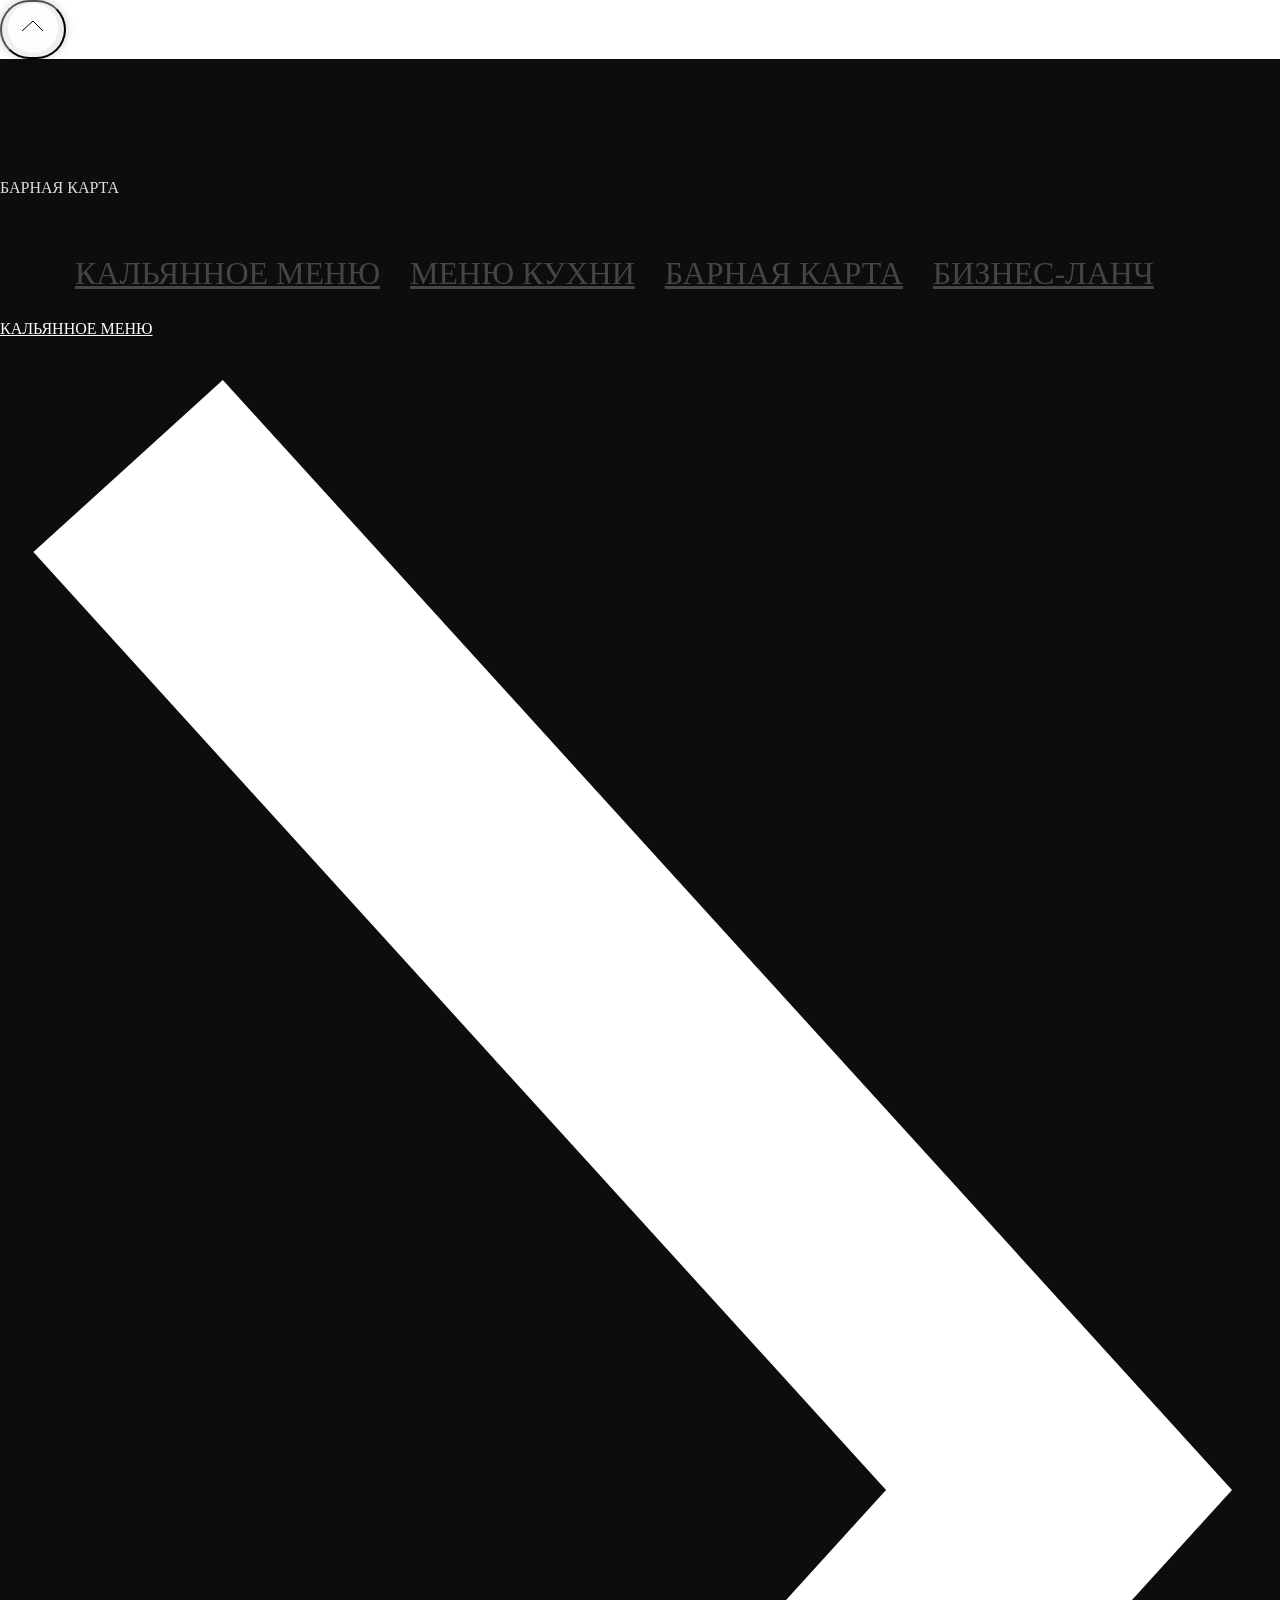
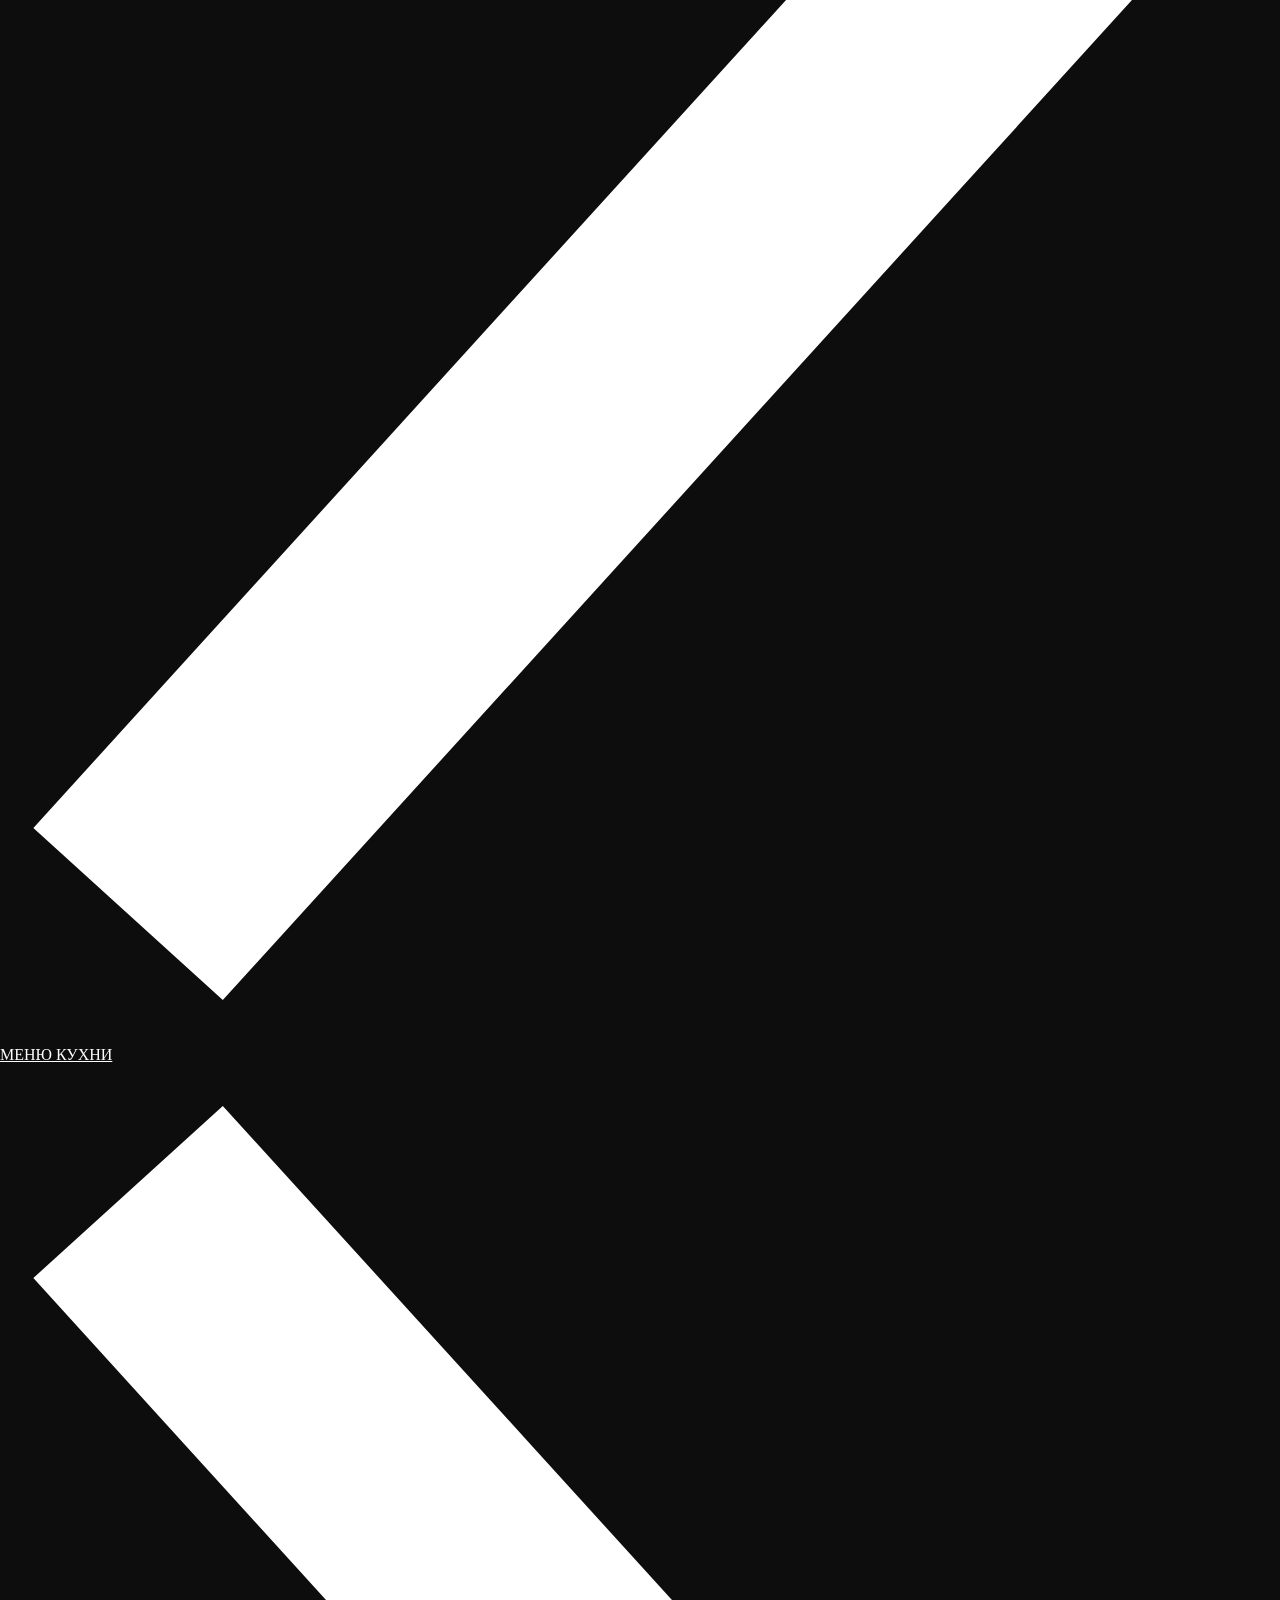
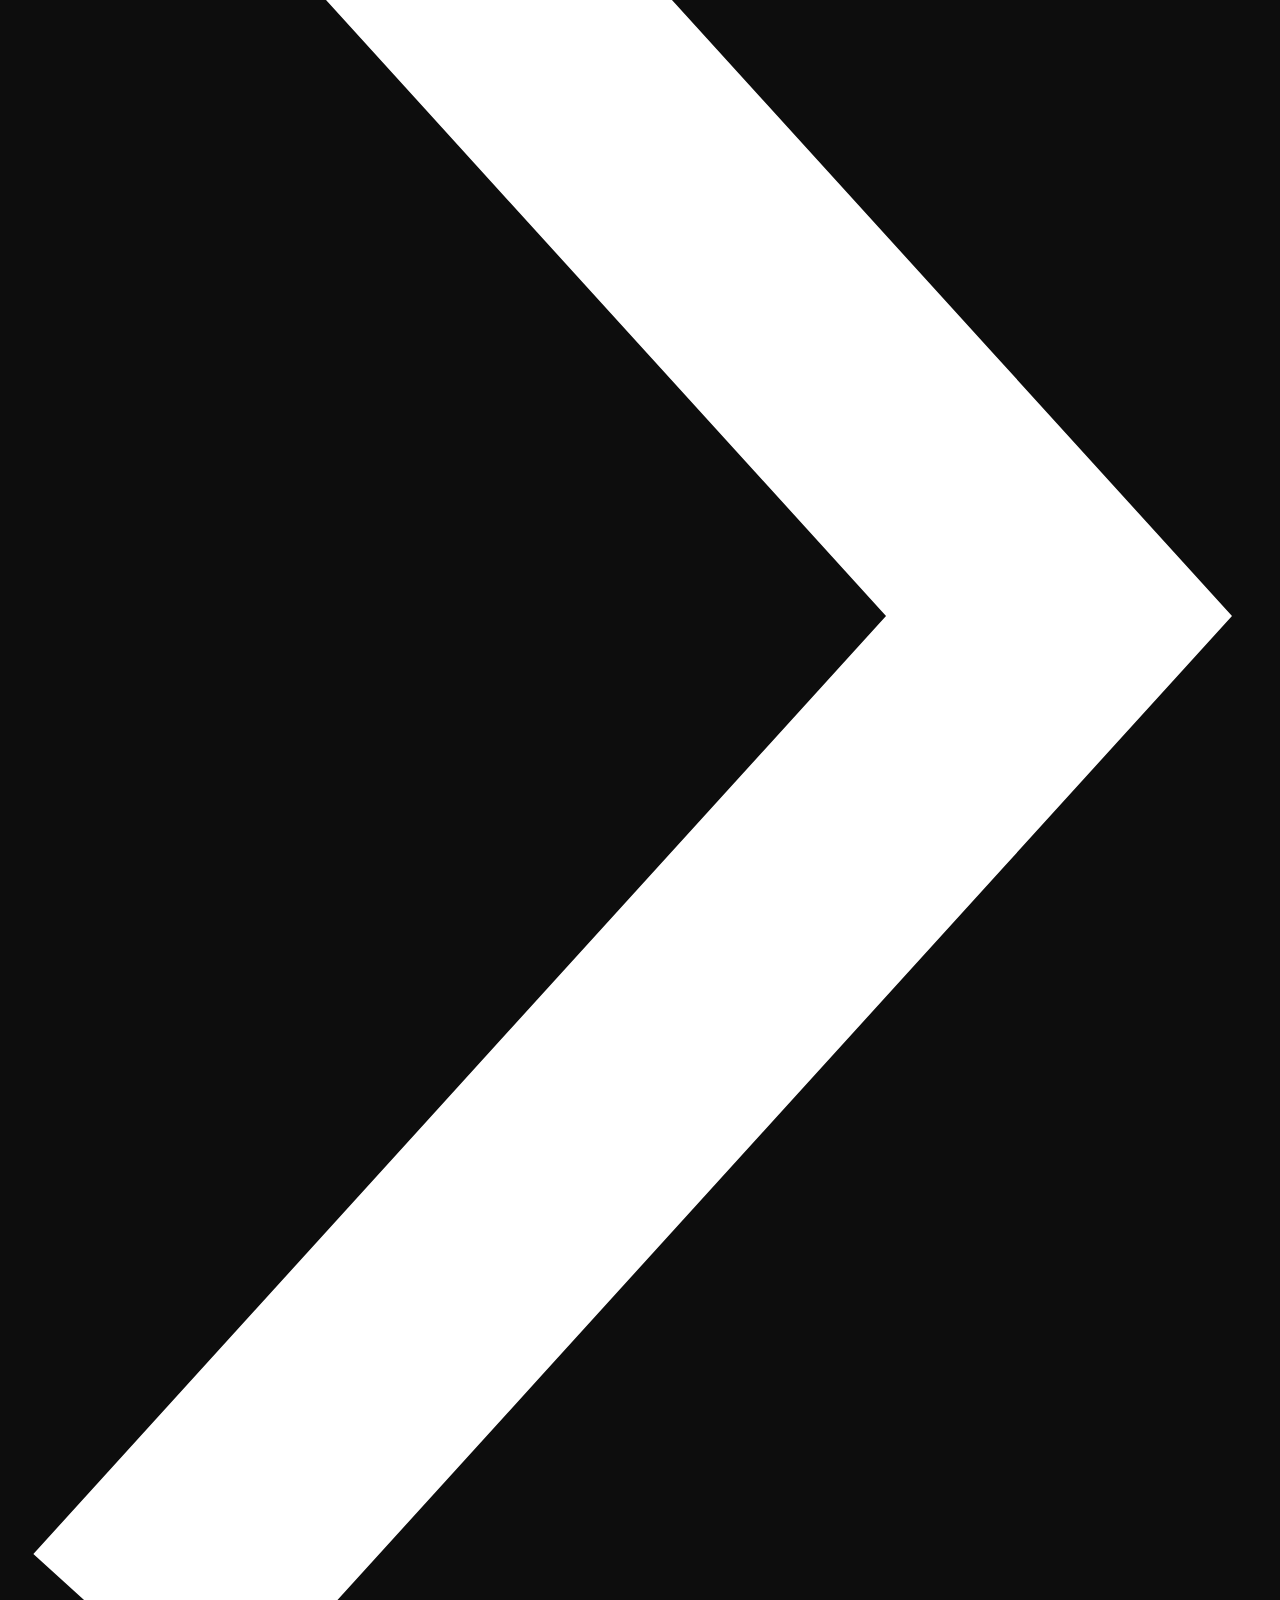
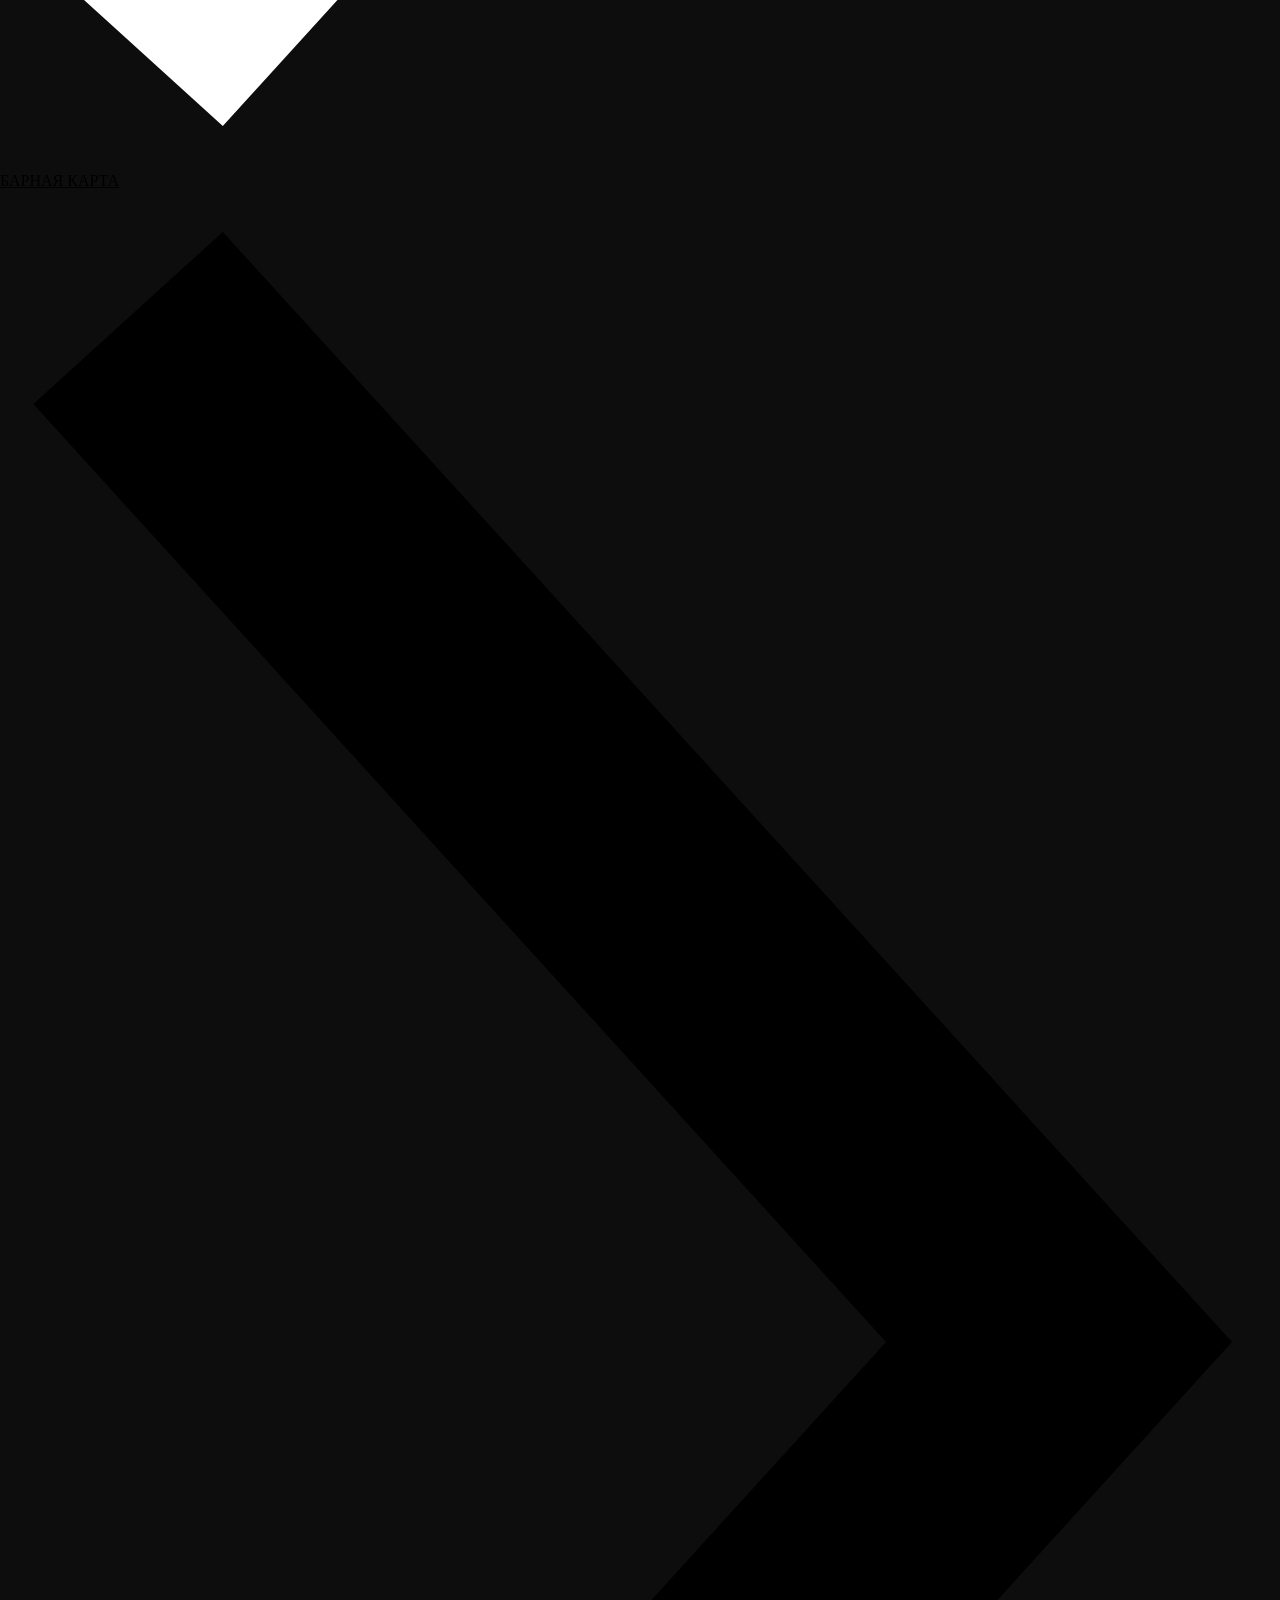
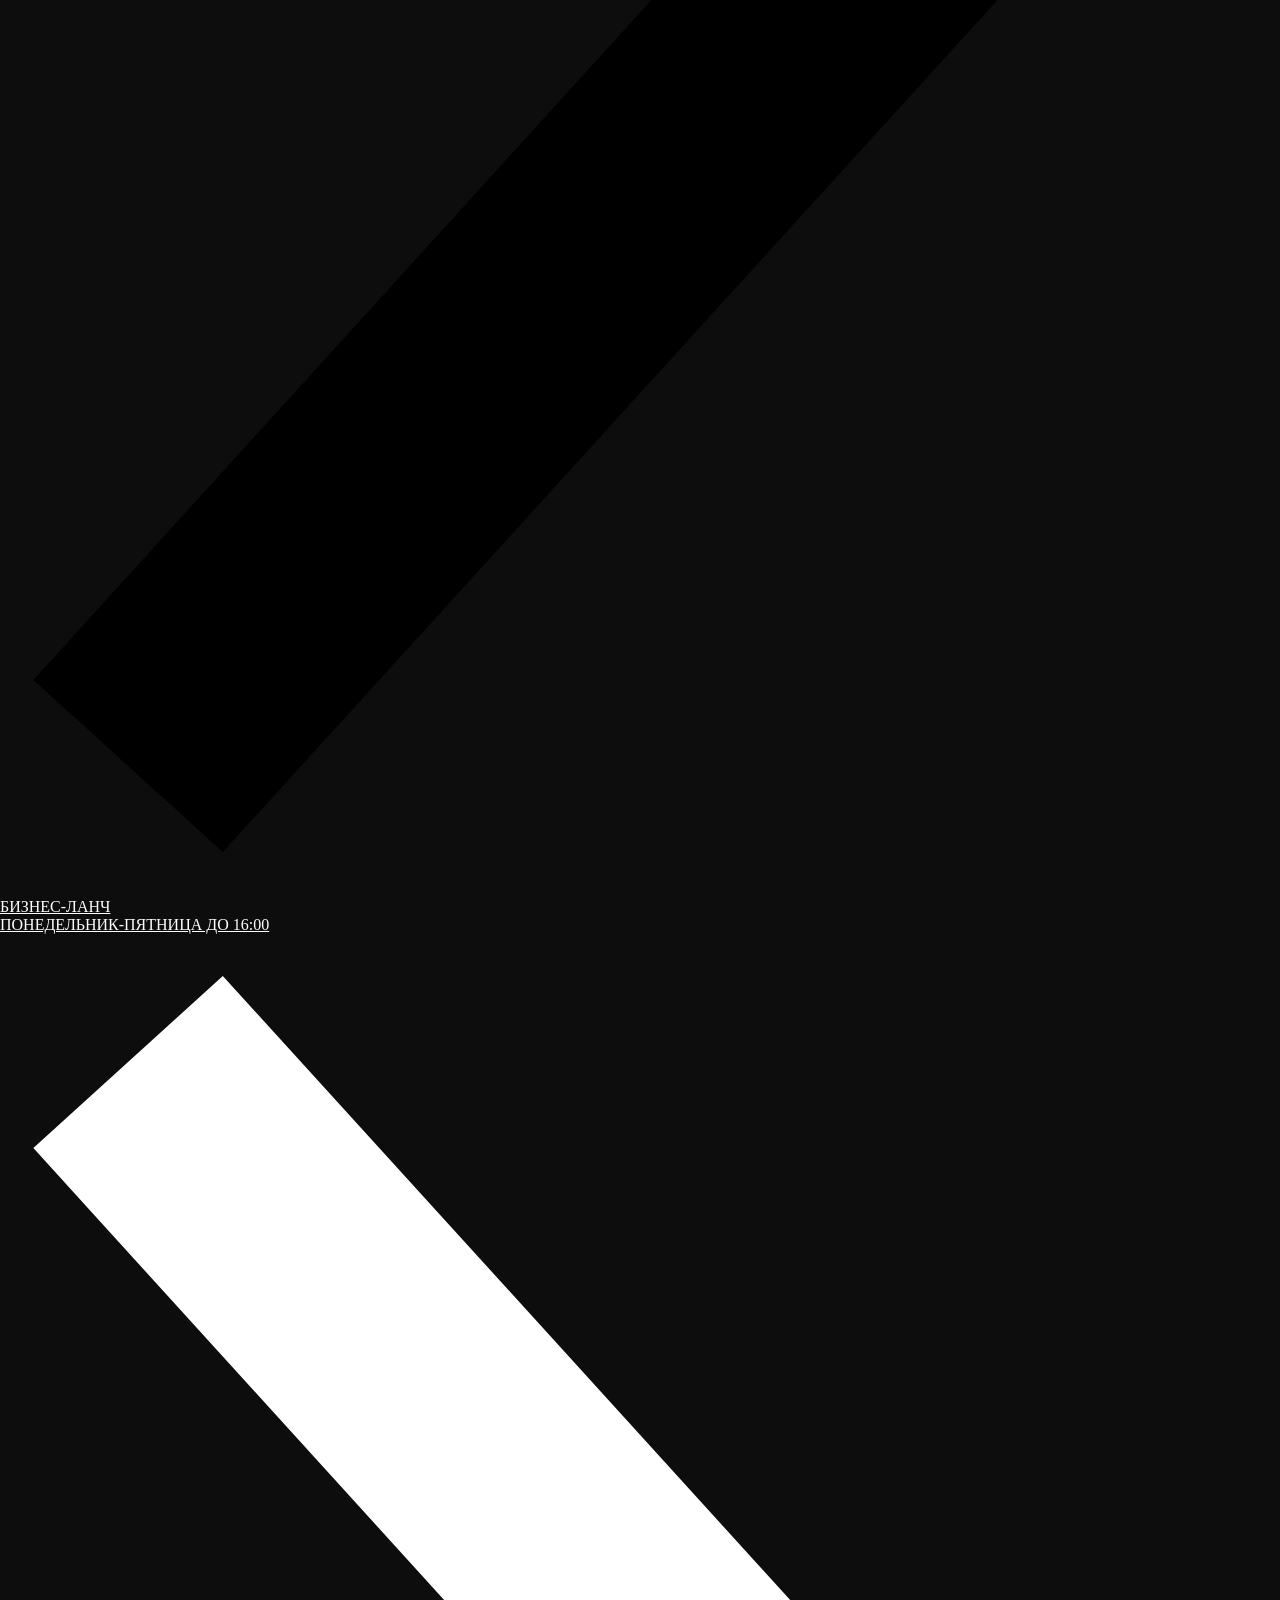
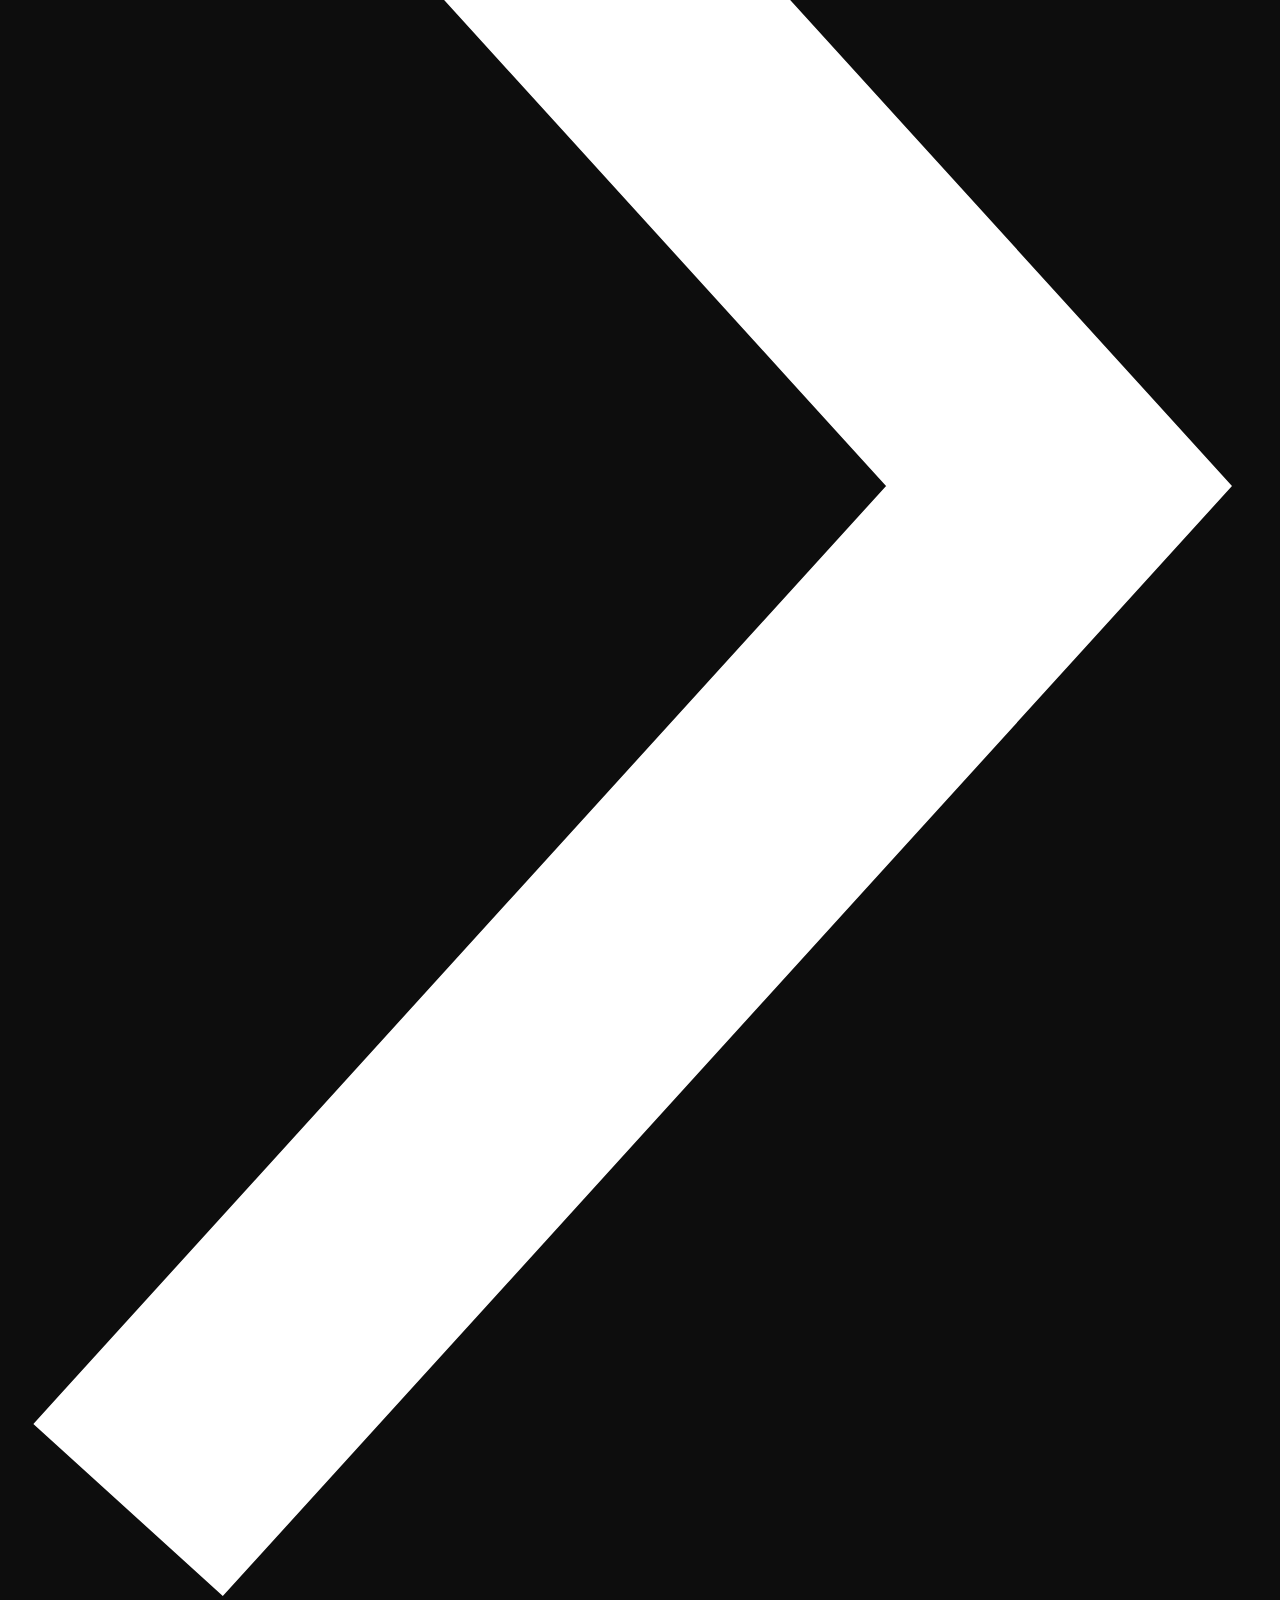
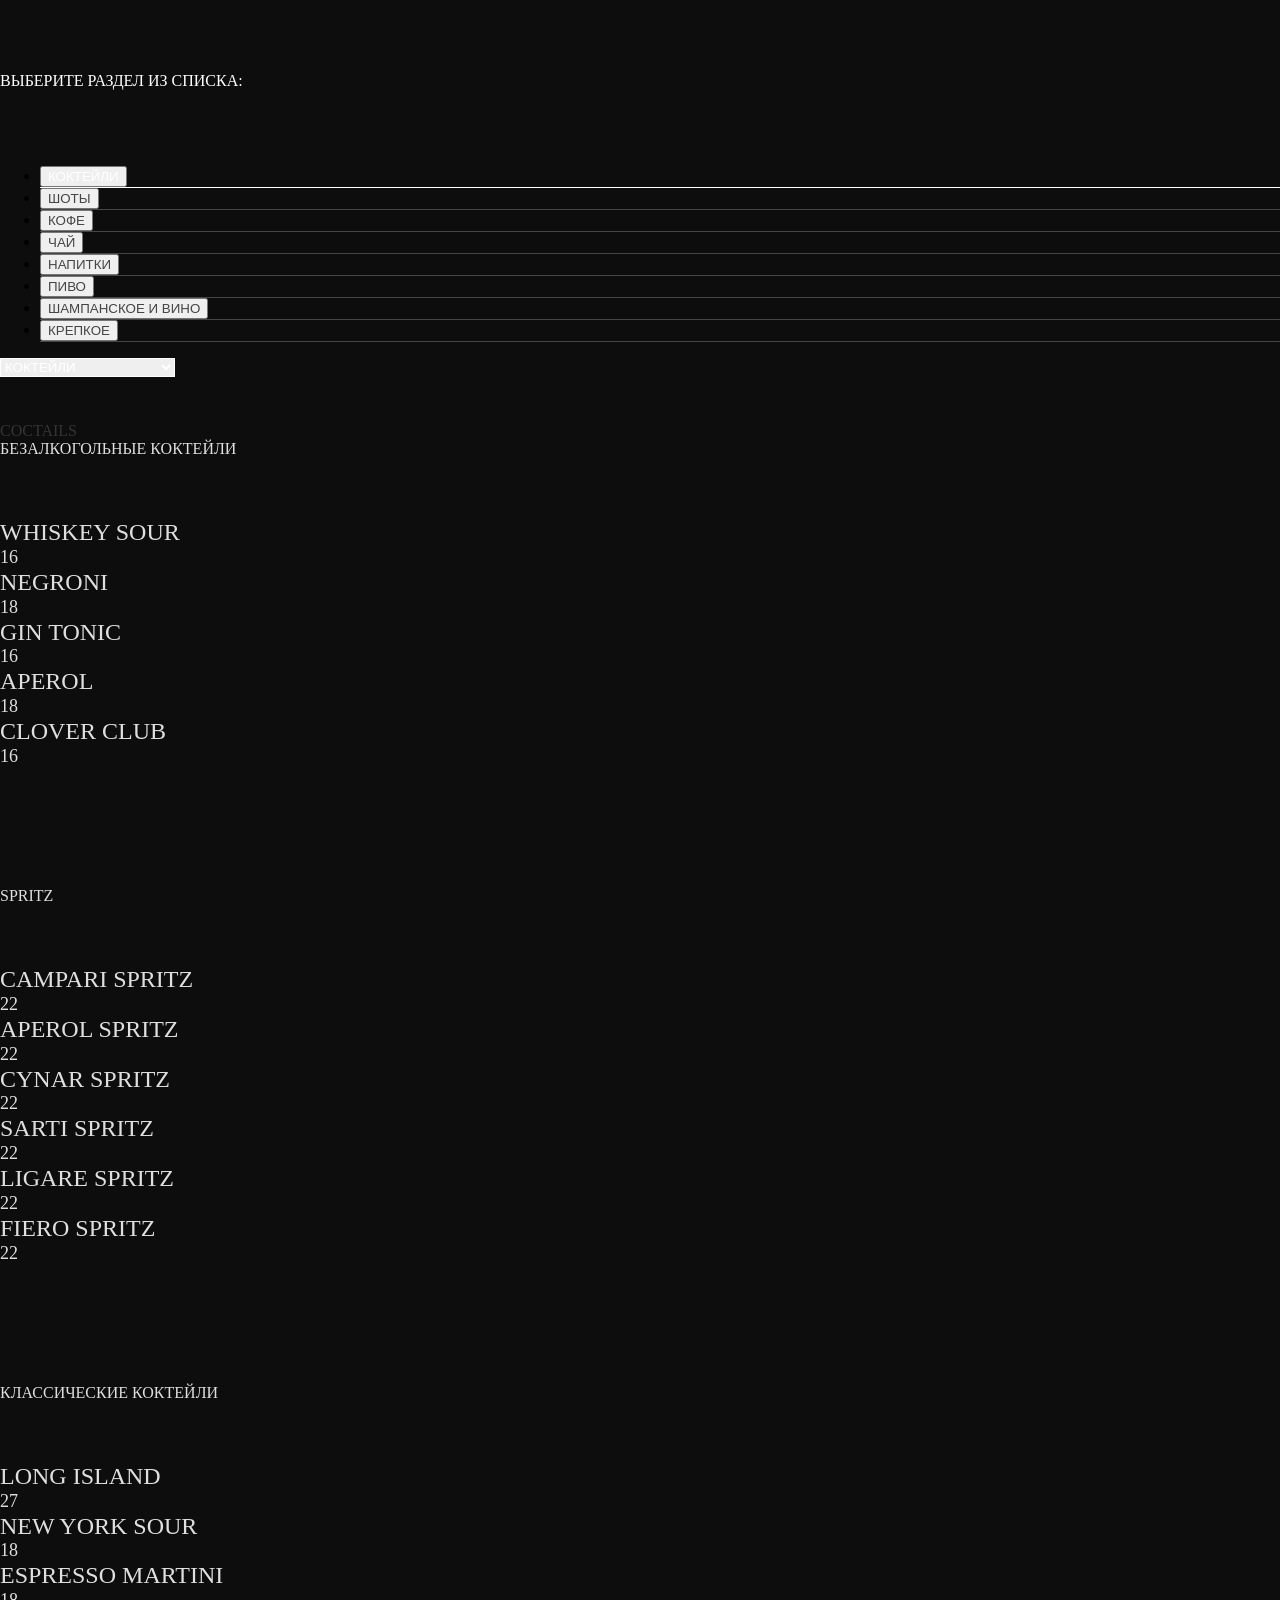
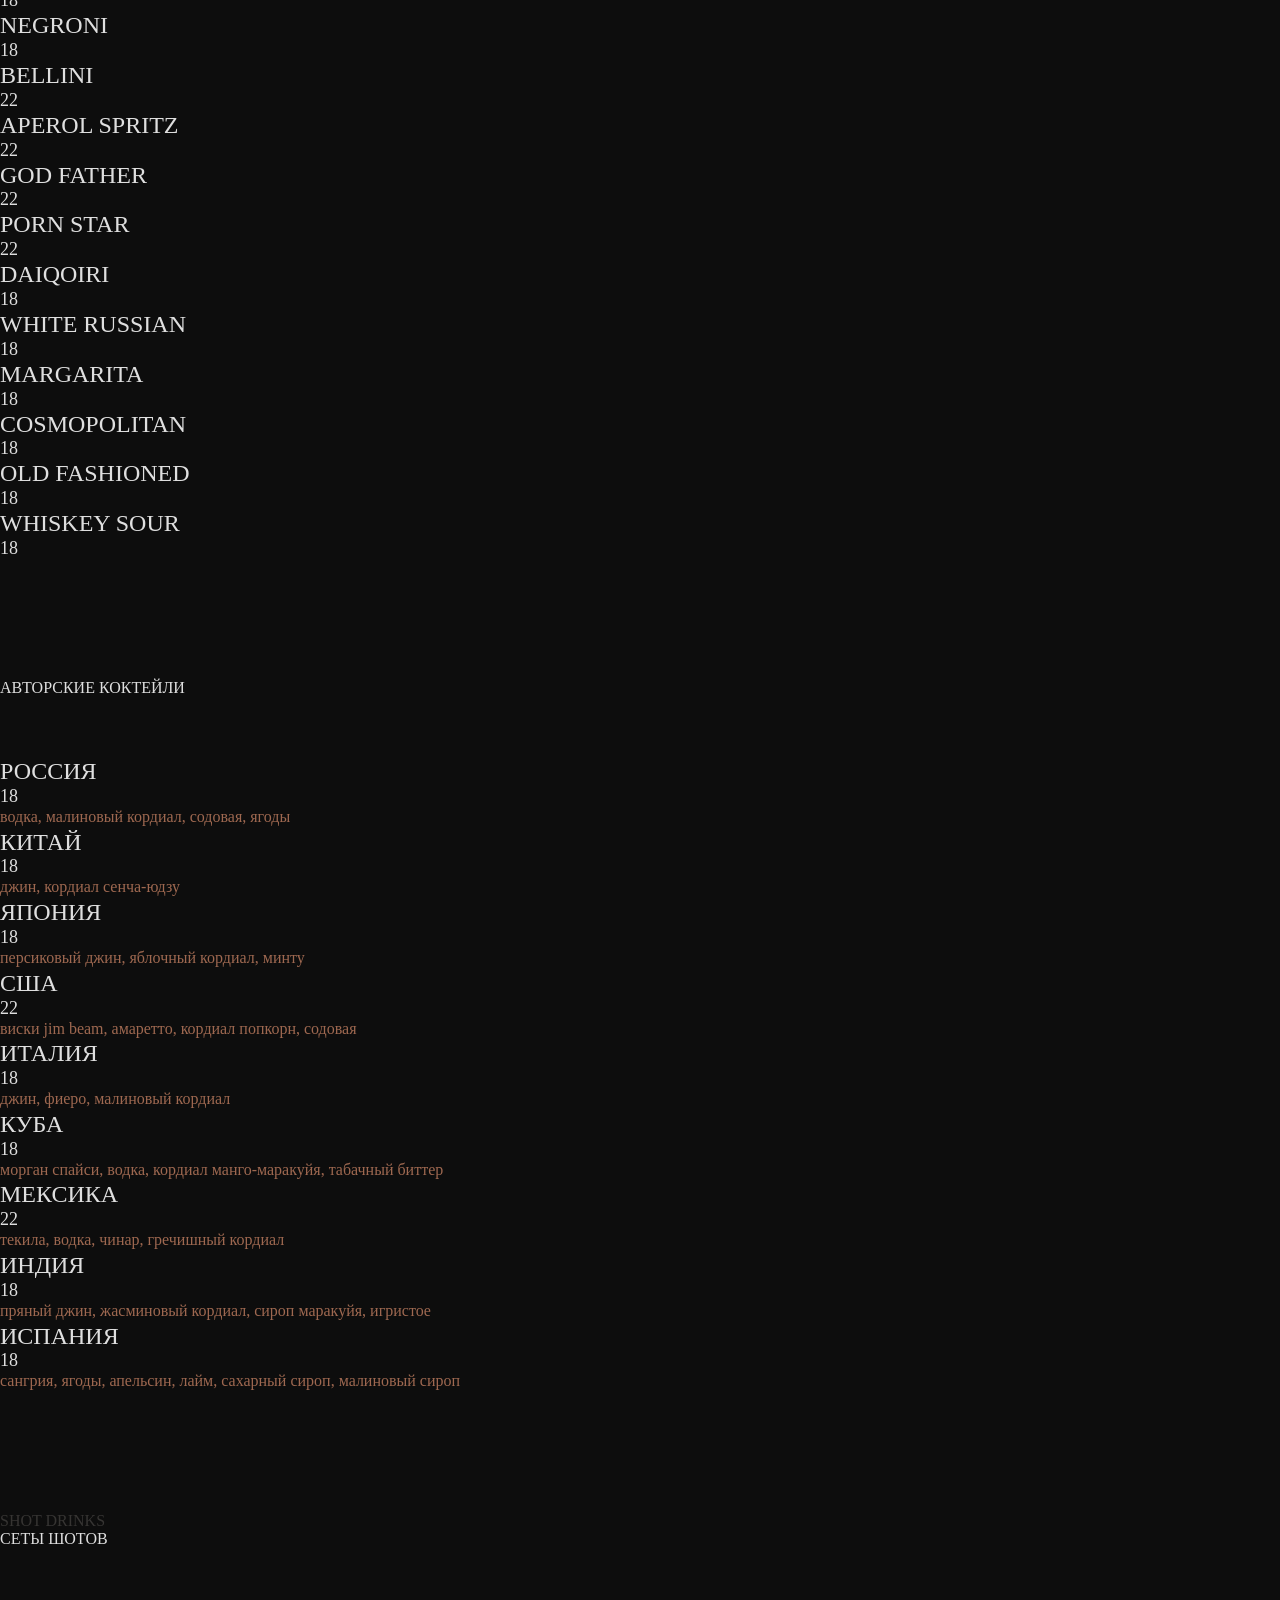
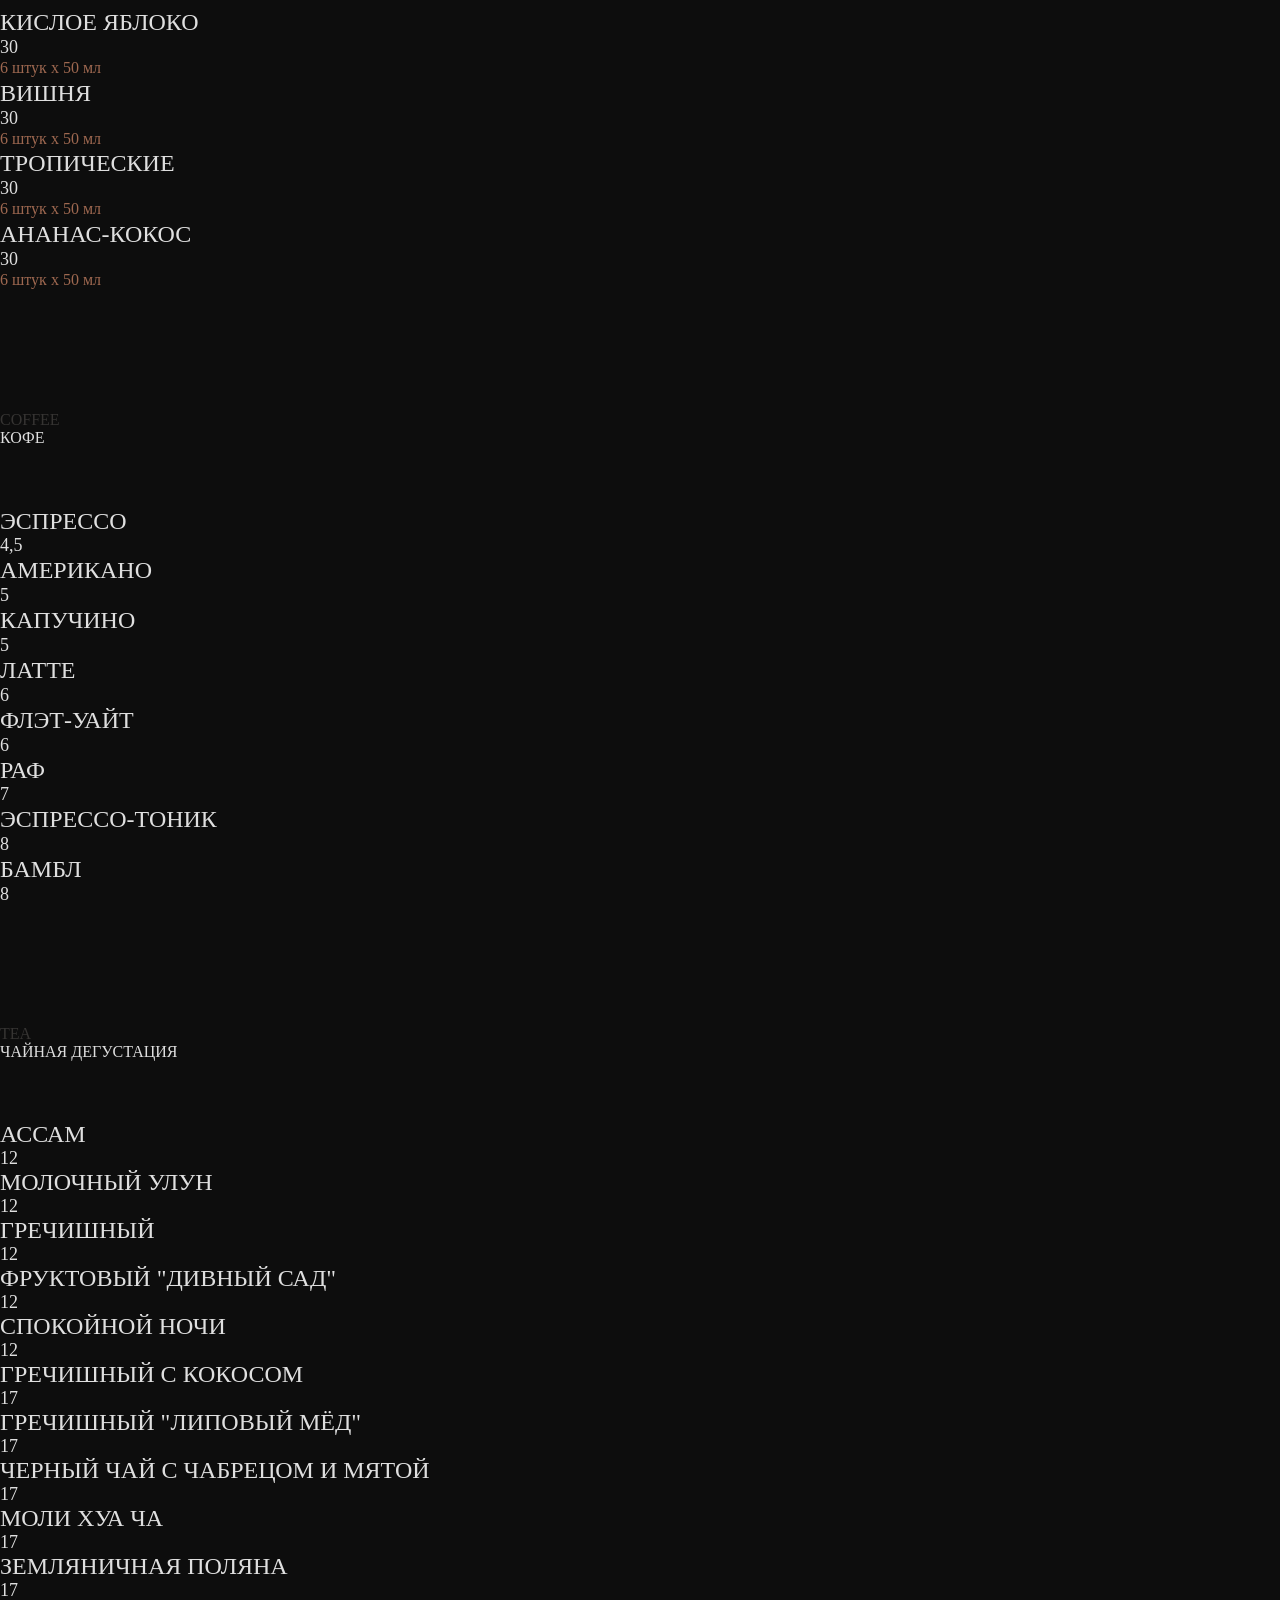
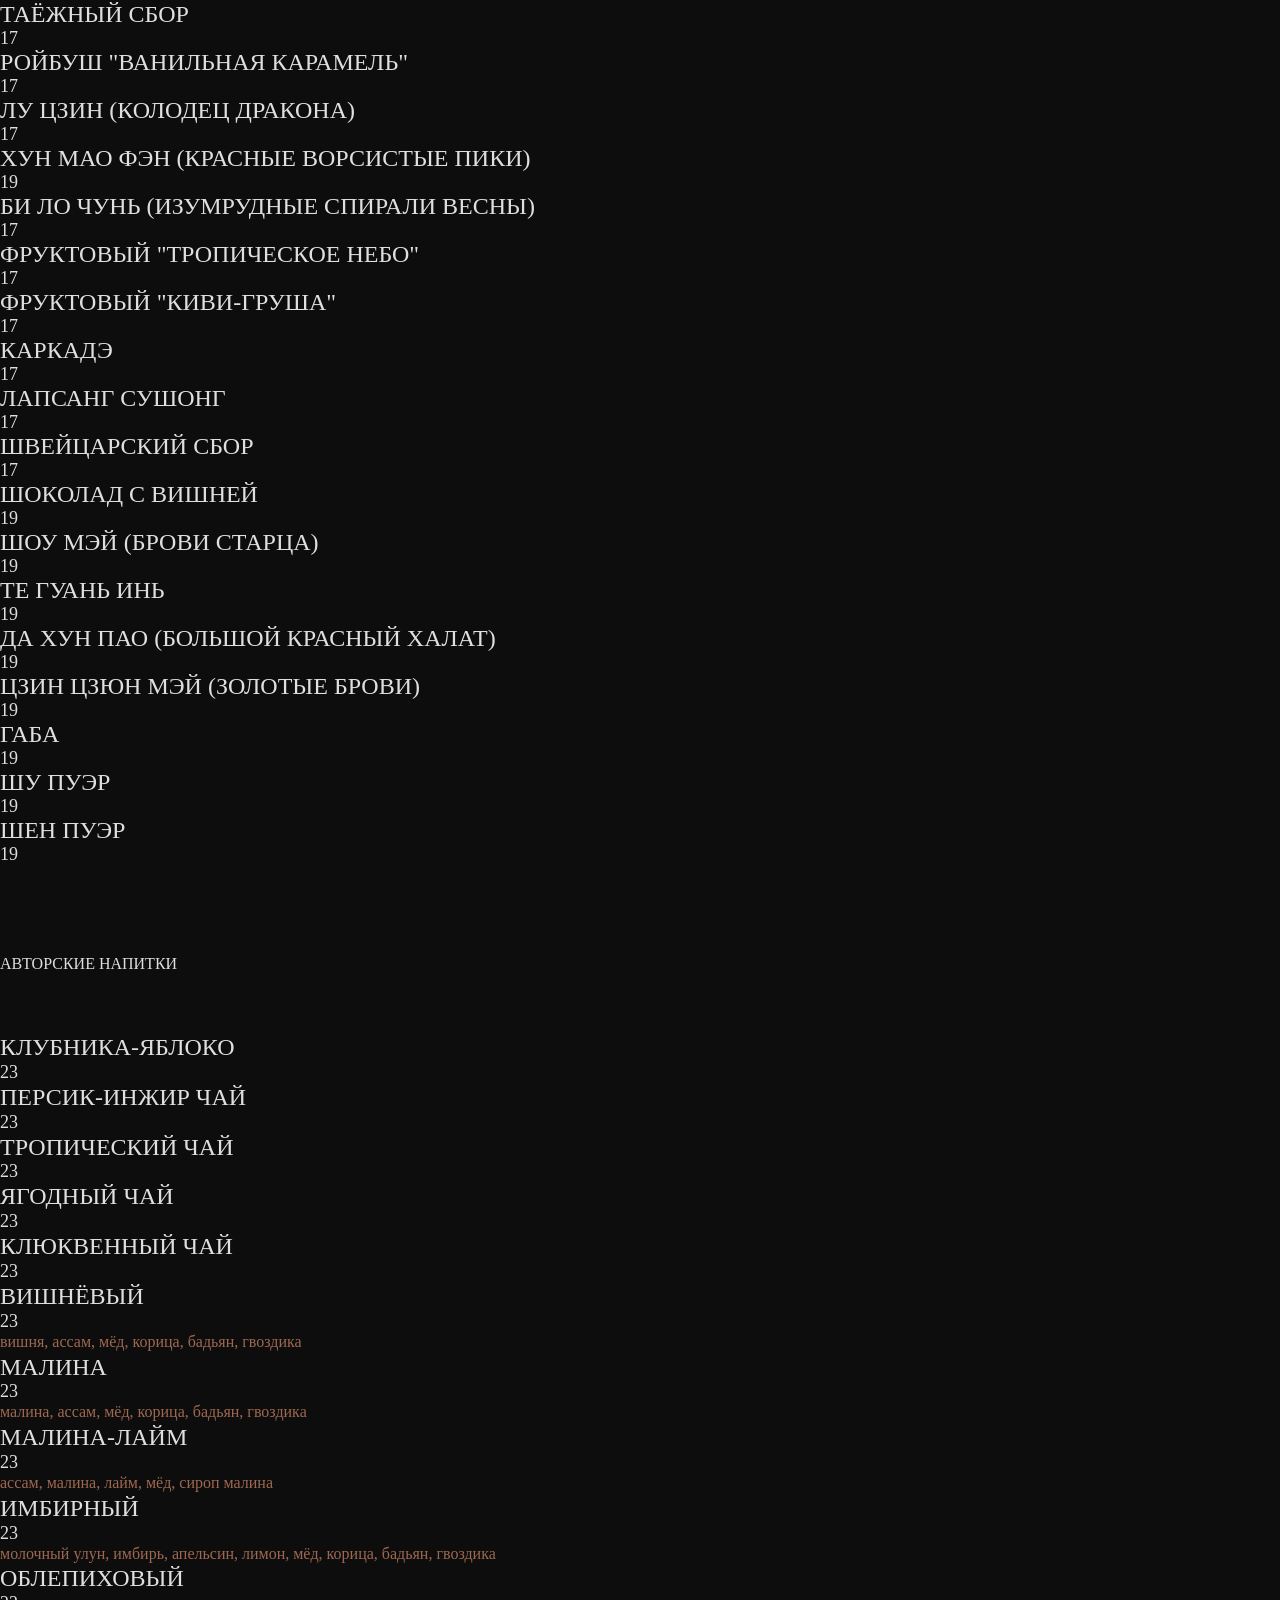
==== m-premium/bar.html @ 94ecfae0 "fix" ====
<!DOCTYPE html> <html lang="ru"> <head> <meta charset="utf-8" /> <meta http-equiv="Content-Type" content="text/html; charset=utf-8" /> <meta name="viewport" content="width=device-width, initial-scale=1.0" /> <!--metatextblock--> <title>БАР</title> <meta name="description" content="Меню с баром" /> <meta property="og:url" content="https://phcf.pro/m-premium/bar" /> <meta property="og:title" content="БАР" /> <meta property="og:description" content="Меню с баром" /> <meta property="og:type" content="website" /> <meta property="og:image" content="static.tildacdn.com/tild6630-6236-4437-b139-663733393763/335555570_1414968315.jpg" /> <link rel="canonical" href="bar.html"> <!--/metatextblock--> <meta name="format-detection" content="telephone=no" /> <meta http-equiv="x-dns-prefetch-control" content="on"> <link rel="dns-prefetch" href="https://ws.tildacdn.com"> <link rel="dns-prefetch" href="https://static.tildacdn.com"> <link rel="shortcut icon" href="static.tildacdn.com/tild6530-6264-4230-b031-613930366537/favicon.ico" type="image/x-icon" /> <link rel="apple-touch-icon" href="static.tildacdn.com/tild6163-6439-4865-a232-656231646137/Group_1_1.png"> <link rel="apple-touch-icon" sizes="76x76" href="static.tildacdn.com/tild6163-6439-4865-a232-656231646137/Group_1_1.png"> <link rel="apple-touch-icon" sizes="152x152" href="static.tildacdn.com/tild6163-6439-4865-a232-656231646137/Group_1_1.png"> <link rel="apple-touch-startup-image" href="static.tildacdn.com/tild6163-6439-4865-a232-656231646137/Group_1_1.png"> <meta name="msapplication-TileColor" content="#000000"> <meta name="msapplication-TileImage" content="static.tildacdn.com/tild6361-3037-4933-a665-663538653162/Group_1.png"> <!-- Assets --> <script src="neo.tildacdn.com/js/tilda-fallback-1.0.min.js" async charset="utf-8"></script> <link rel="stylesheet" href="static.tildacdn.com/css/tilda-grid-3.0.min.css" type="text/css" media="all" onerror="this.loaderr='y';"/> <link rel="stylesheet" href="static.tildacdn.com/ws/project6620415/tilda-blocks-page61962227.min.css?t=1775320722" type="text/css" media="all" onerror="this.loaderr='y';" /> <link rel="stylesheet" href="static.tildacdn.com/css/tilda-popup-1.1.min.css" type="text/css" media="print" onload="this.media='all';" onerror="this.loaderr='y';" /> <noscript><link rel="stylesheet" href="static.tildacdn.com/css/tilda-popup-1.1.min.css" type="text/css" media="all" /></noscript> <link rel="stylesheet" href="static.tildacdn.com/css/tilda-slds-1.4.min.css" type="text/css" media="print" onload="this.media='all';" onerror="this.loaderr='y';" /> <noscript><link rel="stylesheet" href="static.tildacdn.com/css/tilda-slds-1.4.min.css" type="text/css" media="all" /></noscript> <link rel="stylesheet" href="static.tildacdn.com/css/tilda-catalog-1.1.min.css" type="text/css" media="print" onload="this.media='all';" onerror="this.loaderr='y';" /> <noscript><link rel="stylesheet" href="static.tildacdn.com/css/tilda-catalog-1.1.min.css" type="text/css" media="all" /></noscript> <link rel="stylesheet" href="static.tildacdn.com/css/tilda-forms-1.0.min.css" type="text/css" media="all" onerror="this.loaderr='y';" /> <link rel="stylesheet" href="static.tildacdn.com/css/tilda-catalog-filters-1.0.min.css" type="text/css" media="all" onerror="this.loaderr='y';" /> <link rel="stylesheet" href="static.tildacdn.com/css/tilda-wishlist-1.0.min.css" type="text/css" media="all" onerror="this.loaderr='y';" /> <link rel="stylesheet" href="static.tildacdn.com/css/tilda-zoom-2.0.min.css" type="text/css" media="print" onload="this.media='all';" onerror="this.loaderr='y';" /> <noscript><link rel="stylesheet" href="static.tildacdn.com/css/tilda-zoom-2.0.min.css" type="text/css" media="all" /></noscript> <script nomodule src="static.tildacdn.com/js/tilda-polyfill-1.0.min.js" charset="utf-8"></script> <script type="text/javascript">function t_onReady(func) {if(document.readyState!='loading') {func();} else {document.addEventListener('DOMContentLoaded',func);}}
function t_onFuncLoad(funcName,okFunc,time) {if(typeof window[funcName]==='function') {okFunc();} else {setTimeout(function() {t_onFuncLoad(funcName,okFunc,time);},(time||100));}}function t_throttle(fn,threshhold,scope) {return function() {fn.apply(scope||this,arguments);};}</script> <script src="static.tildacdn.com/js/jquery-1.10.2.min.js" charset="utf-8" onerror="this.loaderr='y';"></script> <script src="static.tildacdn.com/js/tilda-scripts-3.0.min.js" charset="utf-8" defer onerror="this.loaderr='y';"></script> <script src="static.tildacdn.com/ws/project6620415/tilda-blocks-page61962227.min.js?t=1775320722" charset="utf-8" async onerror="this.loaderr='y';"></script> <script src="static.tildacdn.com/js/tilda-lazyload-1.0.min.js" charset="utf-8" async onerror="this.loaderr='y';"></script> <script src="static.tildacdn.com/js/tilda-menu-1.0.min.js" charset="utf-8" async onerror="this.loaderr='y';"></script> <script src="static.tildacdn.com/js/hammer.min.js" charset="utf-8" async onerror="this.loaderr='y';"></script> <script src="static.tildacdn.com/js/tilda-slds-1.4.min.js" charset="utf-8" async onerror="this.loaderr='y';"></script> <script src="static.tildacdn.com/js/tilda-products-1.0.min.js" charset="utf-8" async onerror="this.loaderr='y';"></script> <script src="static.tildacdn.com/js/tilda-catalog-1.1.min.js" charset="utf-8" async onerror="this.loaderr='y';"></script> <script src="static.tildacdn.com/js/tilda-forms-1.0.min.js" charset="utf-8" async onerror="this.loaderr='y';"></script> <script src="static.tildacdn.com/js/tilda-wishlist-1.0.min.js" charset="utf-8" async onerror="this.loaderr='y';"></script> <script src="static.tildacdn.com/js/tilda-widget-positions-1.0.min.js" charset="utf-8" async onerror="this.loaderr='y';"></script> <script src="static.tildacdn.com/js/tilda-zoom-2.0.min.js" charset="utf-8" async onerror="this.loaderr='y';"></script> <script src="static.tildacdn.com/js/tilda-skiplink-1.0.min.js" charset="utf-8" async onerror="this.loaderr='y';"></script> <script src="static.tildacdn.com/js/tilda-events-1.0.min.js" charset="utf-8" async onerror="this.loaderr='y';"></script> <script type="text/javascript">window.dataLayer=window.dataLayer||[];</script> <script type="text/javascript">(function() {if((/bot|google|yandex|baidu|bing|msn|duckduckbot|teoma|slurp|crawler|spider|robot|crawling|facebook/i.test(navigator.userAgent))===false&&typeof(sessionStorage)!='undefined'&&sessionStorage.getItem('visited')!=='y'&&document.visibilityState){var style=document.createElement('style');style.type='text/css';style.innerHTML='@media screen and (min-width: 980px) {.t-records {opacity: 0;}.t-records_animated {-webkit-transition: opacity ease-in-out .2s;-moz-transition: opacity ease-in-out .2s;-o-transition: opacity ease-in-out .2s;transition: opacity ease-in-out .2s;}.t-records.t-records_visible {opacity: 1;}}';document.getElementsByTagName('head')[0].appendChild(style);function t_setvisRecs(){var alr=document.querySelectorAll('.t-records');Array.prototype.forEach.call(alr,function(el) {el.classList.add("t-records_animated");});setTimeout(function() {Array.prototype.forEach.call(alr,function(el) {el.classList.add("t-records_visible");});sessionStorage.setItem("visited","y");},400);}
document.addEventListener('DOMContentLoaded',t_setvisRecs);}})();</script>
<style>
.t-store__card__bgimg { background-size: cover !important; background-position: center !important; }
.t-store__card .t-typography__title { font-size:24px; line-height:1.2; color:#dfdfdf; font-family:'Panama','Involve',Arial,sans-serif; font-weight:400; text-transform:uppercase; }
.t-store__card .t-store__card__price { font-size:18px; color:#dfdfdf; font-weight:400; }
.t-store__card__price-value, .t-store__card__price-currency { display:inline-block; }
.t-store__card__price-currency { margin-left:4px; }
.t1002__addBtn { background-color:#f5f2f2 !important; border-radius:30px; display:flex; align-items:center; justify-content:center; width:36px; height:36px; position:absolute; top:10px; right:10px; }
.t-store__card__imgwrapper { position:relative; overflow:hidden; }
</style>
<style>
/* Force desktop nav horizontal layout */
.t229 { position: static !important; height: auto !important; }
.t229__maincontainer { display: flex !important; align-items: center !important; height: auto !important; padding: 0 20px !important; }
.t229__centerside { display: flex !important; }
.t229 ul { display: flex !important; flex-direction: row !important; flex-wrap: nowrap !important; }
.t229__list_item { display: inline-block !important; text-align: left !important; padding: 12px 15px !important; white-space: nowrap !important; }
@media screen and (max-width: 980px) {
  .t229 { display: none !important; }
}
</style>
<style>
.t229{position:static!important;height:auto!important;}
.t229__maincontainer{display:flex!important;align-items:center!important;height:auto!important;}
.t229__centerside{display:flex!important;}
.t229 ul{display:flex!important;flex-direction:row!important;}
.t229__list_item{display:inline-block!important;text-align:left!important;white-space:nowrap!important;}
@media screen and (max-width:980px){.t229{display:none!important;}}
</style>
</head> <body class="t-body" style="margin:0;"> <!--allrecords--> <div id="allrecords" class="t-records" data-hook="blocks-collection-content-node" data-tilda-project-id="6620415" data-tilda-page-id="61962227" data-tilda-page-alias="m-premium/bar" data-tilda-formskey="408b10e4b11d8866ef1a083aa6620415" data-tilda-lazy="yes" data-tilda-project-lang="RU" data-tilda-root-zone="com" data-tilda-ts="y" data-tilda-project-country="RU"> <div id="rec855975318" class="r t-rec" style=" " data-animationappear="off" data-record-type="890"> <!-- t890 --> <div class="t890"> <button type="button"
class="t890__arrow
"
aria-label="Вернуться к началу страницы"
style="box-shadow:0px 0px 10px rgba(0,0,0,0.2);"> <svg role="presentation" width="50" height="50" fill="none" xmlns="http://www.w3.org/2000/svg"> <rect width="50" height="50" rx="50" fill="#ffffff" fill-opacity="0.90" stroke="none" /> <path d="M14 28L25 18l10 10" stroke="#000000" stroke-width="1" fill="none"/> </svg> </button> </div> <style>#rec855975318 .t890{right:20px;left:unset;bottom:20px;}</style> <script type="text/javascript">t_onReady(function() {t_onFuncLoad('t890_init',function() {t890_init('855975318','');});});</script> <style>@media screen and (min-width:981px){#rec855975318 .t890__arrow:hover svg path{stroke:#ffffff;stroke-width:1;}#rec855975318 .t890__arrow:focus-visible svg path{stroke:#ffffff;stroke-width:1;}#rec855975318 .t890__arrow:hover svg rect{fill:#454545;fill-opacity:1;}#rec855975318 .t890__arrow:focus-visible svg rect{fill:#454545;fill-opacity:1;}}#rec855975318 .t890__arrow{border-radius:53px;}</style> </div> <div id="rec855976510" class="r t-rec t-rec_pb_60 t-rec_pb-res-480_0" style="padding-bottom:60px;background-color:#0d0d0d; " data-record-type="145" data-bg-color="#0d0d0d"> <!-- T135 --> <div class="t135"> <a href="infolink.html"> <img class="t135__img"
src="static.tildacdn.com/tild3233-3136-4334-b830-346330613430/1000009714.png"
imgfield="img"
style="max-width: 60px; width: 100%; display: inline-block;" alt=""> </a> </div> <style>#rec855976510 .t135{position:fixed;top:20px;left:20px;max-width:60px;width:100%;}@media screen and (max-width:640px){#rec855976510 .t135{position:relative !important;text-align:center;padding:30px;top:0px !important;right:0px !important;left:0px !important;z-index:1 !important;}}</style> </div> <div id="rec855975321" class="r t-rec t-rec_pt_60 t-rec_pb_30" style="padding-top:60px;padding-bottom:30px;background-color:#0d0d0d; " data-record-type="60" data-bg-color="#0d0d0d"> <!-- T050 --> <div class="t050"> <div class="t-container t-align_left"> <div class="t-col t-col_12 "> <div class="t050__title t-title t-title_xxl" field="title">Барная карта</div> </div> </div> </div> <style> #rec855975321 .t050__uptitle{text-transform:uppercase;}#rec855975321 .t050__title{color:#dfdfdf;text-transform:uppercase;}@media screen and (max-width:480px),(orientation:landscape) and (max-height:480px){#rec855975321 .t050__title{font-size:36px;}}</style> </div> <div id="rec892041376" class="r t-rec t-rec_pb_0 t-screenmin-980px" style="padding-bottom:0px;background-color:#0d0d0d; " data-animationappear="off" data-record-type="258" data-screen-min="980px" data-bg-color="#0d0d0d"> <!-- T229 --> <div id="nav892041376marker"></div> <div id="nav892041376" class="t229 t229__positionstatic " style="background-color: rgba(13,13,13,1); " data-bgcolor-hex="#0d0d0d" data-bgcolor-rgba="rgba(13,13,13,1)" data-navmarker="nav892041376marker" data-appearoffset="" data-bgopacity="1" data-menu="yes" data-menushadow="" data-menushadow-css=""> <div class="t229__maincontainer t229__c12collumns" style=""> <div class="t229__padding40px"></div> <nav class="t229__centerside t229__menualign_left"> <ul role="list" class="t-menu__list"> <li class="t229__list_item"
style="padding:0 15px 0 0;"> <a class="t-menu__link-item"
href="hookah-menu.html" data-menu-submenu-hook="">
Кальянное меню</a> </li> <li class="t229__list_item"
style="padding:0 15px;"> <a class="t-menu__link-item"
href="kitchen-menu.html" data-menu-submenu-hook="">
Меню кухни</a> </li> <li class="t229__list_item"
style="padding:0 15px;"> <a class="t-menu__link-item"
href="bar.html" data-menu-submenu-hook="">
Барная карта</a> </li> <li class="t229__list_item"
style="padding:0 0 0 15px;"> <a class="t-menu__link-item"
href="business-lunch.html" data-menu-submenu-hook="">
Бизнес-ланч</a> </li> </ul> </nav> <div class="t229__padding40px"></div> </div> </div> <script>t_onReady(function() {var rec=document.querySelector('#rec892041376');if(!rec) return;var burger=rec.querySelector('.t-menuburger');if(burger) {t_onFuncLoad('t_menu__createMobileMenu',function() {t_menu__createMobileMenu('892041376','.t229');});}
t_onFuncLoad('t_menu__highlightActiveLinks',function() {t_menu__highlightActiveLinks('.t229__list_item a');});rec.querySelector('.t229').classList.remove('t229__beforeready');});</script> <script>t_onReady(function() {t_onFuncLoad('t_menu__setBGcolor',function() {t_menu__setBGcolor('892041376','.t229');window.addEventListener('load',function() {t_menu__setBGcolor('892041376','.t229');});window.addEventListener('resize',t_throttle(function() {t_menu__setBGcolor('892041376','.t229');}));});t_onFuncLoad('t_menu__interactFromKeyboard',function() {t_menu__interactFromKeyboard('892041376');});});</script> <style>#rec892041376 .t-menu__link-item{-webkit-transition:color 0.3s ease-in-out,opacity 0.3s ease-in-out;transition:color 0.3s ease-in-out,opacity 0.3s ease-in-out;}#rec892041376 .t-menu__link-item.t-active:not(.t978__menu-link){color:#ffffff !important;}@media (hover:hover){#rec892041376 .t-menu__link-item:not(.t-active):not(.tooltipstered):hover{color:#ffffff !important;}}#rec892041376 .t-menu__link-item:not(.t-active):not(.tooltipstered):focus-visible{color:#ffffff !important;}@supports (overflow:-webkit-marquee) and (justify-content:inherit){#rec892041376 .t-menu__link-item,#rec892041376 .t-menu__link-item.t-active{opacity:1 !important;}}</style> <style> #rec892041376 .t229__list_item .t-menu__link-item{font-size:32px;color:#454545;font-weight:400;text-transform:uppercase;}@media screen and (max-width:480px),(orientation:landscape) and (max-height:480px){#rec892041376 .t229__list_item .t-menu__link-item{font-size:24px;}}</style> </div> <div id="rec855975324" class="r t-rec t-screenmax-980px" style="background-color:#0d0d0d; " data-animationappear="off" data-record-type="993" data-screen-max="980px" data-bg-color="#0d0d0d"> <!-- t993 --> <div class="t993"> <div class="t993__container t-container t-align_center"> <div class="t993__col t-col t-col_12 "> <div class="t993__items-list"> <style>#rec855975324 .t-btn.t993__btn_btn3 {color:#ffffff;background-color:#454545;border-width:0px;border-style:none !important;border-radius:6px;box-shadow:none !important;text-transform:uppercase;transition-duration:0.2s;transition-property:background-color,color,border-color,box-shadow,opacity,transform,gap;transition-timing-function:ease-in-out;}</style> <a
class="t-btn t-btnflex t993__btn t993__btn_btn3 t993__btn_lg"
href="hookah-menu.html" data-lid="7093192317362"> <div class="t993__btn-text-wrapper"> <div class="t993__btn-text-title">Кальянное меню</div> </div> <div class="t993__btn-arrow t993__btn-arrow_right"> <svg role="presentation" viewBox="0 0 10 18" fill="none" xmlns="http://www.w3.org/2000/svg"> <path d="M1.00071 1L8.27344 9L1.00071 17" stroke="currentColor" stroke-width="2"/> </svg> </div> </a> <style>#rec855975324 .t-btn.t993__btn_btn2 {color:#ffffff;background-color:#454545;border-width:0px;border-style:none !important;border-radius:6px;box-shadow:none !important;text-transform:uppercase;transition-duration:0.2s;transition-property:background-color,color,border-color,box-shadow,opacity,transform,gap;transition-timing-function:ease-in-out;}</style> <a
class="t-btn t-btnflex t993__btn t993__btn_btn2 t993__btn_lg"
href="kitchen-menu.html" data-lid="7093192317360"> <div class="t993__btn-text-wrapper"> <div class="t993__btn-text-title">Меню кухни</div> </div> <div class="t993__btn-arrow t993__btn-arrow_right"> <svg role="presentation" viewBox="0 0 10 18" fill="none" xmlns="http://www.w3.org/2000/svg"> <path d="M1.00071 1L8.27344 9L1.00071 17" stroke="currentColor" stroke-width="2"/> </svg> </div> </a> <style>#rec855975324 .t-btn.t993__btn_btn {color:#000000;background-color:#dfdfdf;border-width:0px;border-style:none !important;border-radius:6px;box-shadow:none !important;text-transform:uppercase;transition-duration:0.2s;transition-property:background-color,color,border-color,box-shadow,opacity,transform,gap;transition-timing-function:ease-in-out;}</style> <a
class="t-btn t-btnflex t993__btn t993__btn_btn t993__btn_lg"
href="bar.html" data-lid="7093192317361"> <div class="t993__btn-text-wrapper"> <div class="t993__btn-text-title">Барная карта</div> </div> <div class="t993__btn-arrow t993__btn-arrow_right"> <svg role="presentation" viewBox="0 0 10 18" fill="none" xmlns="http://www.w3.org/2000/svg"> <path d="M1.00071 1L8.27344 9L1.00071 17" stroke="currentColor" stroke-width="2"/> </svg> </div> </a> <style>#rec855975324 .t-btn.t993__btn_btn3 {color:#ffffff;background-color:#454545;border-width:0px;border-style:none !important;border-radius:6px;box-shadow:none !important;text-transform:uppercase;transition-duration:0.2s;transition-property:background-color,color,border-color,box-shadow,opacity,transform,gap;transition-timing-function:ease-in-out;}</style> <a
class="t-btn t-btnflex t993__btn t993__btn_btn3 t993__btn_lg t993__btn_has_descr"
href="business-lunch.html" data-lid="1741775867825"> <div class="t993__btn-text-wrapper"> <div class="t993__btn-text-title">Бизнес-ланч</div> <div class="t993__btn-text-descr">Понедельник-Пятница до 16:00</div> </div> <div class="t993__btn-arrow t993__btn-arrow_right"> <svg role="presentation" viewBox="0 0 10 18" fill="none" xmlns="http://www.w3.org/2000/svg"> <path d="M1.00071 1L8.27344 9L1.00071 17" stroke="currentColor" stroke-width="2"/> </svg> </div> </a> </div> </div> </div> </div> </div> <div id="rec855975325" class="r t-rec t-screenmax-980px" style="background-color:#0d0d0d; " data-record-type="126" data-screen-max="980px" data-bg-color="#0d0d0d"> <!-- T118 --> <div class="t118"> <div class="t-container"> <div class="t-col t-col_12 "> <div class="t-divider t118__line" style="background-color:#454545;opacity:1;"></div> </div> </div> </div> </div> <div id="rec855975326" class="r t-rec t-rec_pt_30 t-screenmax-980px" style="padding-top:30px;background-color:#0d0d0d; " data-record-type="128" data-screen-max="980px" data-bg-color="#0d0d0d"> <!-- T120 --> <div class="t120"> <div class="t-container t-align_left"> <div class="t-col t-col_12 "> <div class="t120__title t-heading t-heading_sm" field="title">Выберите раздел из списка:</div> </div> </div> </div> <style> #rec855975326 .t120__title{color:#ffffff;text-transform:uppercase;}</style> </div> <div id="rec855975327" class="r t-rec t-rec_pt_60 t-rec_pt-res-480_15 t-rec_pb_45" style="padding-top:60px;padding-bottom:45px;background-color:#0d0d0d; " data-record-type="397" data-bg-color="#0d0d0d"> <!-- t397 --> <div class="t397"> <div class="t-container"> <div class="t397__col t-width t-width_12"> <ul class="t397__wrapper t-align_center"
role="tablist" data-tab-current="1"> <li role="presentation"
class="t397__tab t397__tab_active t397__width_12" data-tab-rec-ids="855975328,855975329,855975330,917669488,917669659,856006577,856006578,1066011231,1066008546" data-tab-number="1"
style="border-bottom: 1px solid #454545;"> <button
type="button"
class="t397__title t-name t-name_xs"
id="tab1_855975327"
role="tab"
aria-selected="false"
aria-controls="rec855975328"
tabindex="-1"
field="title" data-redactor-notoolbar="yes">КОКТЕЙЛИ</button> </li> <li role="presentation"
class="t397__tab t397__width_12" data-tab-rec-ids="856017404,856007829,856007830" data-tab-number="2"
style="border-bottom: 1px solid #454545;"> <button
type="button"
class="t397__title t-name t-name_xs"
id="tab2_855975327"
role="tab"
aria-selected="false"
aria-controls="rec856017404"
tabindex="-1"
field="title2" data-redactor-notoolbar="yes">ШОТЫ</button> </li> <li role="presentation"
class="t397__tab t397__width_12" data-tab-rec-ids="855975331,855975332,855975333" data-tab-number="3"
style="border-bottom: 1px solid #454545;"> <button
type="button"
class="t397__title t-name t-name_xs"
id="tab3_855975327"
role="tab"
aria-selected="false"
aria-controls="rec855975331"
tabindex="-1"
field="title3" data-redactor-notoolbar="yes">КОФЕ</button> </li> <li role="presentation"
class="t397__tab t397__width_12" data-tab-rec-ids="855975334,855975335,855975336,855975337,855975338" data-tab-number="4"
style="border-bottom: 1px solid #454545;"> <button
type="button"
class="t397__title t-name t-name_xs"
id="tab4_855975327"
role="tab"
aria-selected="false"
aria-controls="rec855975334"
tabindex="-1"
field="title4" data-redactor-notoolbar="yes">ЧАЙ</button> </li> <li role="presentation"
class="t397__tab t397__width_12" data-tab-rec-ids="855975359,855975360,855975361,855975362,855975363" data-tab-number="5"
style="border-bottom: 1px solid #454545;"> <button
type="button"
class="t397__title t-name t-name_xs"
id="tab5_855975327"
role="tab"
aria-selected="false"
aria-controls="rec855975359"
tabindex="-1"
field="title5" data-redactor-notoolbar="yes">НАПИТКИ</button> </li> <li role="presentation"
class="t397__tab t397__width_12" data-tab-rec-ids="855975364,855975365,855975366" data-tab-number="6"
style="border-bottom: 1px solid #454545;"> <button
type="button"
class="t397__title t-name t-name_xs"
id="tab6_855975327"
role="tab"
aria-selected="false"
aria-controls="rec855975364"
tabindex="-1"
field="title6" data-redactor-notoolbar="yes">ПИВО</button> </li> <li role="presentation"
class="t397__tab t397__width_12" data-tab-rec-ids="855975367,855975368,933209761,932853061,932858306,933205131,932852516,855975369,855975372,855975373,855975370,855975371,855975374,855975375,855975376,855975377,855975395,855975396" data-tab-number="7"
style="border-bottom: 1px solid #454545;"> <button
type="button"
class="t397__title t-name t-name_xs"
id="tab7_855975327"
role="tab"
aria-selected="false"
aria-controls="rec855975367"
tabindex="-1"
field="title7" data-redactor-notoolbar="yes">ШАМПАНСКОЕ И ВИНО</button> </li> <li role="presentation"
class="t397__tab t397__width_12" data-tab-rec-ids="855975378,855975379,855975380,855975381,855975382,855975383,855975384,855975385,855975386,855975387,855975388,855975389,855975390,855975391,855975392,855975394,1161030531,1161030556,1202381126,1202381086,855975393" data-tab-number="8"
style="border-bottom: 1px solid #454545;"> <button
type="button"
class="t397__title t-name t-name_xs"
id="tab8_855975327"
role="tab"
aria-selected="false"
aria-controls="rec855975378"
tabindex="-1"
field="title8" data-redactor-notoolbar="yes">КРЕПКОЕ</button> </li> </ul> <div class="t397__wrapper_mobile"> <div class="t397__firefoxfix"></div> <select autocomplete="off" class="t397__select t-name"> <option value="855975328,855975329,855975330,917669488,917669659,856006577,856006578,1066011231,1066008546">КОКТЕЙЛИ</option> <option value="856017404,856007829,856007830">ШОТЫ</option> <option value="855975331,855975332,855975333">КОФЕ</option> <option value="855975334,855975335,855975336,855975337,855975338">ЧАЙ</option> <option value="855975359,855975360,855975361,855975362,855975363">НАПИТКИ</option> <option value="855975364,855975365,855975366">ПИВО</option> <option value="855975367,855975368,933209761,932853061,932858306,933205131,932852516,855975369,855975372,855975373,855975370,855975371,855975374,855975375,855975376,855975377,855975395,855975396">ШАМПАНСКОЕ И ВИНО</option> <option value="855975378,855975379,855975380,855975381,855975382,855975383,855975384,855975385,855975386,855975387,855975388,855975389,855975390,855975391,855975392,855975394,1161030531,1161030556,1202381126,1202381086,855975393">КРЕПКОЕ</option> </select> </div> </div> </div> </div> <style>#rec855975327 .t397__tab_active{border-bottom-color:#ffffff !important;}#rec855975327 .t397__tab_active .t397__title{color:#ffffff !important;font-weight:400 !important;}#rec855975327 .t397__select{border:1px solid #ffffff;color:#ffffff;}#rec855975327 .t397__wrapper_mobile:after{border-color:#ffffff transparent transparent transparent;}#rec855975327 .t397__firefoxfix{top:1px;bottom:1px;right:1px;}#rec855975327 .t397__tab:not(.t397__tab_active):hover .t397__title{color:#ffffff !important;}#allrecords [aria-labelledby$="855975327"]:focus-visible{outline-color:#2015FF;outline-offset:2px;outline-style:auto;}</style> <style> #rec855975327 .t397__title{color:#454545;font-weight:400;}</style> <script>t_onReady(function() {t_onFuncLoad('t397_init',function() {t397_init('855975327');});});</script> </div> <div id="rec855975328" class="r t-rec" style="background-color:#0d0d0d; " data-record-type="60" data-bg-color="#0d0d0d"> <!-- T050 --> <div class="t050"> <div class="t-container t-align_right"> <div class="t-col t-col_12 "> <div class="t050__title t-title t-title_xxl" field="title">Coctails</div> </div> </div> </div> <style> #rec855975328 .t050__uptitle{text-transform:uppercase;}#rec855975328 .t050__title{color:#d9d1c9;font-weight:300;text-transform:uppercase;opacity:0.2;}@media screen and (max-width:480px),(orientation:landscape) and (max-height:480px){#rec855975328 .t050__title{font-size:62px;}}</style> </div> <div id="rec855975329" class="r t-rec t-rec_pb_60 t-rec_pb-res-480_30" style="padding-bottom:60px;background-color:#0d0d0d; " data-record-type="30" data-bg-color="#0d0d0d"> <!-- T015 --> <div class="t015"> <div class="t-container t-align_left"> <div class="t-col t-col_12 "> <div class="t015__title t-title t-title_lg" field="title">Безалкогольные коктейли</div> </div> </div> </div> <style> #rec855975329 .t015__uptitle{text-transform:uppercase;}#rec855975329 .t015__title{color:#dfdfdf;text-transform:uppercase;}@media screen and (max-width:480px),(orientation:landscape) and (max-height:480px){#rec855975329 .t015__title{font-size:32px;}}</style> </div> <div id="rec855975330" class="r t-rec t-rec_pb_120 t-rec_pb-res-480_60" style="padding-bottom:120px;background-color:#0d0d0d; " data-record-type="812" data-bg-color="#0d0d0d"> <!-- t812 --> <div class="t812"> <div class="t-container"> <div class="t812__col t-col t-col_6 "> <div class="t812__pricelist-item "> <div class="t812__pricelist-item__row_1 t-row"> <div class="t812__pricelist-item__title t-name t-name_sm" field="li_title__9176116338070">Whiskey Sour</div> <div class="t812__pricelist-item__price t-name t-name_sm" field="li_text__9176116338070">16</div> </div> <div class="t-divider t812__pricelist-item__line" style="border-top-color:#454545;opacity:1;"></div> </div> <div class="t812__pricelist-item "> <div class="t812__pricelist-item__row_1 t-row"> <div class="t812__pricelist-item__title t-name t-name_sm" field="li_title__1754083852649">Negroni</div> <div class="t812__pricelist-item__price t-name t-name_sm" field="li_text__1754083852649">18</div> </div> <div class="t-divider t812__pricelist-item__line" style="border-top-color:#454545;opacity:1;"></div> </div> <div class="t812__pricelist-item "> <div class="t812__pricelist-item__row_1 t-row"> <div class="t812__pricelist-item__title t-name t-name_sm" field="li_title__1754083863108">Gin Tonic</div> <div class="t812__pricelist-item__price t-name t-name_sm" field="li_text__1754083863108">16</div> </div> <div class="t-divider t812__pricelist-item__line" style="border-top-color:#454545;opacity:1;"></div> </div> <div class="t812__pricelist-item "> <div class="t812__pricelist-item__row_1 t-row"> <div class="t812__pricelist-item__title t-name t-name_sm" field="li_title__1754083883042">Aperol</div> <div class="t812__pricelist-item__price t-name t-name_sm" field="li_text__1754083883042">18</div> </div> <div class="t-divider t812__pricelist-item__line" style="border-top-color:#454545;opacity:1;"></div> </div> <div class="t812__pricelist-item "> <div class="t812__pricelist-item__row_1 t-row"> <div class="t812__pricelist-item__title t-name t-name_sm" field="li_title__1754083894991">Clover Club</div> <div class="t812__pricelist-item__price t-name t-name_sm" field="li_text__1754083894991">16</div> </div> <div class="t-divider t812__pricelist-item__line" style="border-top-color:#454545;opacity:1;"></div> </div> </div> <div class="t812__col t-col t-col_6 "> </div> </div> </div> <style>#rec855975330 .t812__col:first-child{;}@media screen and (max-width:960px){#rec855975330 .t812__col:first-child{margin-bottom:30px;;}}</style> <style> #rec855975330 .t812__pricelist-item__title{font-size:24px;line-height:1.2;color:#dfdfdf;font-weight:400;text-transform:uppercase;}@media screen and (max-width:480px),(orientation:landscape) and (max-height:480px){#rec855975330 .t812__pricelist-item__title{font-size:18px;}}#rec855975330 .t812__pricelist-item__price{font-size:18px;color:#dfdfdf;font-family:'Panama';font-weight:400;}#rec855975330 .t812__pricelist-item__descr{font-size:16px;line-height:1.3;color:#9e6850;font-family:'TildaSans';}</style> </div> <div id="rec917669488" class="r t-rec t-rec_pb_60 t-rec_pb-res-480_30" style="padding-bottom:60px;background-color:#0d0d0d; " data-record-type="30" data-bg-color="#0d0d0d"> <!-- T015 --> <div class="t015"> <div class="t-container t-align_left"> <div class="t-col t-col_12 "> <div class="t015__title t-title t-title_lg" field="title">Spritz</div> </div> </div> </div> <style> #rec917669488 .t015__uptitle{text-transform:uppercase;}#rec917669488 .t015__title{color:#dfdfdf;text-transform:uppercase;}@media screen and (max-width:480px),(orientation:landscape) and (max-height:480px){#rec917669488 .t015__title{font-size:32px;}}</style> </div> <div id="rec1066011231" class="r t-rec t-rec_pb_120 t-rec_pb-res-480_60" style="padding-bottom:120px;background-color:#0d0d0d; " data-record-type="812" data-bg-color="#0d0d0d"> <!-- t812 --> <div class="t812"> <div class="t-container"> <div class="t812__col t-col t-col_6 "> <div class="t812__pricelist-item "> <div class="t812__pricelist-item__row_1 t-row"> <div class="t812__pricelist-item__title t-name t-name_sm" field="li_title__2729176696590">Campari Spritz</div> <div class="t812__pricelist-item__price t-name t-name_sm" field="li_text__2729176696590">22</div> </div> <div class="t-divider t812__pricelist-item__line" style="border-top-color:#454545;opacity:1;"></div> </div> <div class="t812__pricelist-item "> <div class="t812__pricelist-item__row_1 t-row"> <div class="t812__pricelist-item__title t-name t-name_sm" field="li_title__1748519728569">Aperol Spritz</div> <div class="t812__pricelist-item__price t-name t-name_sm" field="li_text__1748519728569">22</div> </div> <div class="t-divider t812__pricelist-item__line" style="border-top-color:#454545;opacity:1;"></div> </div> <div class="t812__pricelist-item "> <div class="t812__pricelist-item__row_1 t-row"> <div class="t812__pricelist-item__title t-name t-name_sm" field="li_title__1748519743655">Cynar Spritz</div> <div class="t812__pricelist-item__price t-name t-name_sm" field="li_text__1748519743655">22</div> </div> <div class="t-divider t812__pricelist-item__line" style="border-top-color:#454545;opacity:1;"></div> </div> <div class="t812__pricelist-item "> <div class="t812__pricelist-item__row_1 t-row"> <div class="t812__pricelist-item__title t-name t-name_sm" field="li_title__1748519750538">Sarti Spritz</div> <div class="t812__pricelist-item__price t-name t-name_sm" field="li_text__1748519750538">22</div> </div> <div class="t-divider t812__pricelist-item__line" style="border-top-color:#454545;opacity:1;"></div> </div> <div class="t812__pricelist-item "> <div class="t812__pricelist-item__row_1 t-row"> <div class="t812__pricelist-item__title t-name t-name_sm" field="li_title__1748519791321">Ligare Spritz</div> <div class="t812__pricelist-item__price t-name t-name_sm" field="li_text__1748519791321">22</div> </div> <div class="t-divider t812__pricelist-item__line" style="border-top-color:#454545;opacity:1;"></div> </div> <div class="t812__pricelist-item "> <div class="t812__pricelist-item__row_1 t-row"> <div class="t812__pricelist-item__title t-name t-name_sm" field="li_title__1748519797089">Fiero Spritz</div> <div class="t812__pricelist-item__price t-name t-name_sm" field="li_text__1748519797089">22</div> </div> <div class="t-divider t812__pricelist-item__line" style="border-top-color:#454545;opacity:1;"></div> </div> </div> <div class="t812__col t-col t-col_6 "> </div> </div> </div> <style>#rec1066011231 .t812__col:first-child{;}@media screen and (max-width:960px){#rec1066011231 .t812__col:first-child{margin-bottom:30px;;}}</style> <style> #rec1066011231 .t812__pricelist-item__title{font-size:24px;line-height:1.2;color:#dfdfdf;font-weight:400;text-transform:uppercase;}@media screen and (max-width:480px),(orientation:landscape) and (max-height:480px){#rec1066011231 .t812__pricelist-item__title{font-size:18px;}}#rec1066011231 .t812__pricelist-item__price{font-size:18px;color:#dfdfdf;font-family:'Panama';font-weight:400;}#rec1066011231 .t812__pricelist-item__descr{font-size:16px;line-height:1.3;color:#9e6850;font-family:'TildaSans';}</style> </div> <div id="rec1066008546" class="r t-rec t-rec_pb_60 t-rec_pb-res-480_30" style="padding-bottom:60px;background-color:#0d0d0d; " data-record-type="30" data-bg-color="#0d0d0d"> <!-- T015 --> <div class="t015"> <div class="t-container t-align_left"> <div class="t-col t-col_12 "> <div class="t015__title t-title t-title_lg" field="title">Классические коктейли</div> </div> </div> </div> <style> #rec1066008546 .t015__uptitle{text-transform:uppercase;}#rec1066008546 .t015__title{color:#dfdfdf;text-transform:uppercase;}@media screen and (max-width:480px),(orientation:landscape) and (max-height:480px){#rec1066008546 .t015__title{font-size:32px;}}</style> </div> <div id="rec917669659" class="r t-rec t-rec_pb_120 t-rec_pb-res-480_60" style="padding-bottom:120px;background-color:#0d0d0d; " data-record-type="812" data-bg-color="#0d0d0d"> <!-- t812 --> <div class="t812"> <div class="t-container"> <div class="t812__col t-col t-col_6 "> <div class="t812__pricelist-item "> <div class="t812__pricelist-item__row_1 t-row"> <div class="t812__pricelist-item__title t-name t-name_sm" field="li_title__1754083273330">Long Island</div> <div class="t812__pricelist-item__price t-name t-name_sm" field="li_text__1754083273330">27</div> </div> <div class="t-divider t812__pricelist-item__line" style="border-top-color:#454545;opacity:1;"></div> </div> <div class="t812__pricelist-item "> <div class="t812__pricelist-item__row_1 t-row"> <div class="t812__pricelist-item__title t-name t-name_sm" field="li_title__1754083283635">New York Sour</div> <div class="t812__pricelist-item__price t-name t-name_sm" field="li_text__1754083283635">18</div> </div> <div class="t-divider t812__pricelist-item__line" style="border-top-color:#454545;opacity:1;"></div> </div> <div class="t812__pricelist-item "> <div class="t812__pricelist-item__row_1 t-row"> <div class="t812__pricelist-item__title t-name t-name_sm" field="li_title__1754083309790">Espresso Martini</div> <div class="t812__pricelist-item__price t-name t-name_sm" field="li_text__1754083309790">18</div> </div> <div class="t-divider t812__pricelist-item__line" style="border-top-color:#454545;opacity:1;"></div> </div> <div class="t812__pricelist-item "> <div class="t812__pricelist-item__row_1 t-row"> <div class="t812__pricelist-item__title t-name t-name_sm" field="li_title__1754083325327">Negroni</div> <div class="t812__pricelist-item__price t-name t-name_sm" field="li_text__1754083325327">18</div> </div> <div class="t-divider t812__pricelist-item__line" style="border-top-color:#454545;opacity:1;"></div> </div> <div class="t812__pricelist-item "> <div class="t812__pricelist-item__row_1 t-row"> <div class="t812__pricelist-item__title t-name t-name_sm" field="li_title__1754083333625">Bellini</div> <div class="t812__pricelist-item__price t-name t-name_sm" field="li_text__1754083333625">22</div> </div> <div class="t-divider t812__pricelist-item__line" style="border-top-color:#454545;opacity:1;"></div> </div> <div class="t812__pricelist-item "> <div class="t812__pricelist-item__row_1 t-row"> <div class="t812__pricelist-item__title t-name t-name_sm" field="li_title__1754083348457">Aperol Spritz</div> <div class="t812__pricelist-item__price t-name t-name_sm" field="li_text__1754083348457">22</div> </div> <div class="t-divider t812__pricelist-item__line" style="border-top-color:#454545;opacity:1;"></div> </div> <div class="t812__pricelist-item "> <div class="t812__pricelist-item__row_1 t-row"> <div class="t812__pricelist-item__title t-name t-name_sm" field="li_title__1754083362495">God Father</div> <div class="t812__pricelist-item__price t-name t-name_sm" field="li_text__1754083362495">22</div> </div> <div class="t-divider t812__pricelist-item__line" style="border-top-color:#454545;opacity:1;"></div> </div> <div class="t812__pricelist-item "> <div class="t812__pricelist-item__row_1 t-row"> <div class="t812__pricelist-item__title t-name t-name_sm" field="li_title__1754083376944">Porn Star</div> <div class="t812__pricelist-item__price t-name t-name_sm" field="li_text__1754083376944">22</div> </div> <div class="t-divider t812__pricelist-item__line" style="border-top-color:#454545;opacity:1;"></div> </div> <div class="t812__pricelist-item "> <div class="t812__pricelist-item__row_1 t-row"> <div class="t812__pricelist-item__title t-name t-name_sm" field="li_title__1754326999743">daiqoiri</div> <div class="t812__pricelist-item__price t-name t-name_sm" field="li_text__1754326999743">18</div> </div> <div class="t-divider t812__pricelist-item__line" style="border-top-color:#454545;opacity:1;"></div> </div> <div class="t812__pricelist-item "> <div class="t812__pricelist-item__row_1 t-row"> <div class="t812__pricelist-item__title t-name t-name_sm" field="li_title__1754327005069">White Russian</div> <div class="t812__pricelist-item__price t-name t-name_sm" field="li_text__1754327005069">18</div> </div> <div class="t-divider t812__pricelist-item__line" style="border-top-color:#454545;opacity:1;"></div> </div> <div class="t812__pricelist-item "> <div class="t812__pricelist-item__row_1 t-row"> <div class="t812__pricelist-item__title t-name t-name_sm" field="li_title__1754327021900">margarita</div> <div class="t812__pricelist-item__price t-name t-name_sm" field="li_text__1754327021900">18</div> </div> <div class="t-divider t812__pricelist-item__line" style="border-top-color:#454545;opacity:1;"></div> </div> <div class="t812__pricelist-item "> <div class="t812__pricelist-item__row_1 t-row"> <div class="t812__pricelist-item__title t-name t-name_sm" field="li_title__1754327027468">cosmopolitan</div> <div class="t812__pricelist-item__price t-name t-name_sm" field="li_text__1754327027468">18</div> </div> <div class="t-divider t812__pricelist-item__line" style="border-top-color:#454545;opacity:1;"></div> </div> <div class="t812__pricelist-item "> <div class="t812__pricelist-item__row_1 t-row"> <div class="t812__pricelist-item__title t-name t-name_sm" field="li_title__1754327036473">old fashioned</div> <div class="t812__pricelist-item__price t-name t-name_sm" field="li_text__1754327036473">18</div> </div> <div class="t-divider t812__pricelist-item__line" style="border-top-color:#454545;opacity:1;"></div> </div> <div class="t812__pricelist-item "> <div class="t812__pricelist-item__row_1 t-row"> <div class="t812__pricelist-item__title t-name t-name_sm" field="li_title__1754327038913">whiskey sour</div> <div class="t812__pricelist-item__price t-name t-name_sm" field="li_text__1754327038913">18</div> </div> <div class="t-divider t812__pricelist-item__line" style="border-top-color:#454545;opacity:1;"></div> </div> </div> <div class="t812__col t-col t-col_6 "> </div> </div> </div> <style>#rec917669659 .t812__col:first-child{;}@media screen and (max-width:960px){#rec917669659 .t812__col:first-child{margin-bottom:30px;;}}</style> <style> #rec917669659 .t812__pricelist-item__title{font-size:24px;line-height:1.2;color:#dfdfdf;font-weight:400;text-transform:uppercase;}@media screen and (max-width:480px),(orientation:landscape) and (max-height:480px){#rec917669659 .t812__pricelist-item__title{font-size:18px;}}#rec917669659 .t812__pricelist-item__price{font-size:18px;color:#dfdfdf;font-family:'FuturaBookC';font-weight:400;}#rec917669659 .t812__pricelist-item__descr{font-size:16px;line-height:1.3;color:#9e6850;font-family:'TildaSans';}</style> </div> <div id="rec856006577" class="r t-rec t-rec_pb_60 t-rec_pb-res-480_30" style="padding-bottom:60px;background-color:#0d0d0d; " data-record-type="30" data-bg-color="#0d0d0d"> <!-- T015 --> <div class="t015"> <div class="t-container t-align_left"> <div class="t-col t-col_12 "> <div class="t015__title t-title t-title_lg" field="title">Авторские коктейли</div> </div> </div> </div> <style> #rec856006577 .t015__uptitle{text-transform:uppercase;}#rec856006577 .t015__title{color:#dfdfdf;text-transform:uppercase;}@media screen and (max-width:480px),(orientation:landscape) and (max-height:480px){#rec856006577 .t015__title{font-size:32px;}}</style> </div> <div id="rec856006578" class="r t-rec t-rec_pb_120 t-rec_pb-res-480_60" style="padding-bottom:120px;background-color:#0d0d0d; " data-record-type="812" data-bg-color="#0d0d0d"> <!-- t812 --> <div class="t812"> <div class="t-container"> <div class="t812__col t-col t-col_6 "> <div class="t812__pricelist-item "> <div class="t812__pricelist-item__row_1 t-row"> <div class="t812__pricelist-item__title t-name t-name_sm" field="li_title__1754083676225">Россия</div> <div class="t812__pricelist-item__price t-name t-name_sm" field="li_text__1754083676225">18</div> </div> <div class="t-divider t812__pricelist-item__line" style="border-top-color:#454545;opacity:1;"></div> <div class="t812__pricelist-item__row_2 t-row"> <div class="t812__pricelist-item__descr t-descr t-descr_xs" field="li_descr__1754083676225">водка, малиновый кордиал, содовая, ягоды</div> </div> </div> <div class="t812__pricelist-item "> <div class="t812__pricelist-item__row_1 t-row"> <div class="t812__pricelist-item__title t-name t-name_sm" field="li_title__1754327068860">Китай</div> <div class="t812__pricelist-item__price t-name t-name_sm" field="li_text__1754327068860">18</div> </div> <div class="t-divider t812__pricelist-item__line" style="border-top-color:#454545;opacity:1;"></div> <div class="t812__pricelist-item__row_2 t-row"> <div class="t812__pricelist-item__descr t-descr t-descr_xs" field="li_descr__1754327068860">джин, кордиал сенча-юдзу</div> </div> </div> <div class="t812__pricelist-item "> <div class="t812__pricelist-item__row_1 t-row"> <div class="t812__pricelist-item__title t-name t-name_sm" field="li_title__1754083687660">Япония</div> <div class="t812__pricelist-item__price t-name t-name_sm" field="li_text__1754083687660">18</div> </div> <div class="t-divider t812__pricelist-item__line" style="border-top-color:#454545;opacity:1;"></div> <div class="t812__pricelist-item__row_2 t-row"> <div class="t812__pricelist-item__descr t-descr t-descr_xs" field="li_descr__1754083687660">персиковый джин, яблочный кордиал, минту</div> </div> </div> <div class="t812__pricelist-item "> <div class="t812__pricelist-item__row_1 t-row"> <div class="t812__pricelist-item__title t-name t-name_sm" field="li_title__1754083697817">США</div> <div class="t812__pricelist-item__price t-name t-name_sm" field="li_text__1754083697817">22</div> </div> <div class="t-divider t812__pricelist-item__line" style="border-top-color:#454545;opacity:1;"></div> <div class="t812__pricelist-item__row_2 t-row"> <div class="t812__pricelist-item__descr t-descr t-descr_xs" field="li_descr__1754083697817">виски jim beam, амаретто, кордиал попкорн, содовая</div> </div> </div> <div class="t812__pricelist-item "> <div class="t812__pricelist-item__row_1 t-row"> <div class="t812__pricelist-item__title t-name t-name_sm" field="li_title__1754083709460">Италия</div> <div class="t812__pricelist-item__price t-name t-name_sm" field="li_text__1754083709460">18</div> </div> <div class="t-divider t812__pricelist-item__line" style="border-top-color:#454545;opacity:1;"></div> <div class="t812__pricelist-item__row_2 t-row"> <div class="t812__pricelist-item__descr t-descr t-descr_xs" field="li_descr__1754083709460">джин, фиеро, малиновый кордиал</div> </div> </div> <div class="t812__pricelist-item "> <div class="t812__pricelist-item__row_1 t-row"> <div class="t812__pricelist-item__title t-name t-name_sm" field="li_title__1754083721785">Куба</div> <div class="t812__pricelist-item__price t-name t-name_sm" field="li_text__1754083721785">18</div> </div> <div class="t-divider t812__pricelist-item__line" style="border-top-color:#454545;opacity:1;"></div> <div class="t812__pricelist-item__row_2 t-row"> <div class="t812__pricelist-item__descr t-descr t-descr_xs" field="li_descr__1754083721785">морган спайси, водка, кордиал манго-маракуйя, табачный биттер</div> </div> </div> <div class="t812__pricelist-item "> <div class="t812__pricelist-item__row_1 t-row"> <div class="t812__pricelist-item__title t-name t-name_sm" field="li_title__1754083734841">Мексика</div> <div class="t812__pricelist-item__price t-name t-name_sm" field="li_text__1754083734841">22</div> </div> <div class="t-divider t812__pricelist-item__line" style="border-top-color:#454545;opacity:1;"></div> <div class="t812__pricelist-item__row_2 t-row"> <div class="t812__pricelist-item__descr t-descr t-descr_xs" field="li_descr__1754083734841">текила, водка, чинар, гречишный кордиал</div> </div> </div> <div class="t812__pricelist-item "> <div class="t812__pricelist-item__row_1 t-row"> <div class="t812__pricelist-item__title t-name t-name_sm" field="li_title__1754083747071">Индия</div> <div class="t812__pricelist-item__price t-name t-name_sm" field="li_text__1754083747071">18</div> </div> <div class="t-divider t812__pricelist-item__line" style="border-top-color:#454545;opacity:1;"></div> <div class="t812__pricelist-item__row_2 t-row"> <div class="t812__pricelist-item__descr t-descr t-descr_xs" field="li_descr__1754083747071">пряный джин, жасминовый кордиал, сироп маракуйя, игристое</div> </div> </div> <div class="t812__pricelist-item "> <div class="t812__pricelist-item__row_1 t-row"> <div class="t812__pricelist-item__title t-name t-name_sm" field="li_title__1754083759531">Испания</div> <div class="t812__pricelist-item__price t-name t-name_sm" field="li_text__1754083759531">18</div> </div> <div class="t-divider t812__pricelist-item__line" style="border-top-color:#454545;opacity:1;"></div> <div class="t812__pricelist-item__row_2 t-row"> <div class="t812__pricelist-item__descr t-descr t-descr_xs" field="li_descr__1754083759531">сангрия, ягоды, апельсин, лайм, сахарный сироп, малиновый сироп</div> </div> </div> </div> <div class="t812__col t-col t-col_6 "> </div> </div> </div> <style>#rec856006578 .t812__col:first-child{;}@media screen and (max-width:960px){#rec856006578 .t812__col:first-child{margin-bottom:30px;;}}</style> <style> #rec856006578 .t812__pricelist-item__title{font-size:24px;line-height:1.2;color:#dfdfdf;font-weight:400;text-transform:uppercase;}@media screen and (max-width:480px),(orientation:landscape) and (max-height:480px){#rec856006578 .t812__pricelist-item__title{font-size:18px;}}#rec856006578 .t812__pricelist-item__price{font-size:18px;color:#dfdfdf;font-family:'FuturaBookC';font-weight:400;}#rec856006578 .t812__pricelist-item__descr{font-size:16px;line-height:1.3;color:#9e6850;font-family:'TildaSans';}</style> </div> <div id="rec856017404" class="r t-rec" style="background-color:#0d0d0d; " data-record-type="60" data-bg-color="#0d0d0d"> <!-- T050 --> <div class="t050"> <div class="t-container t-align_right"> <div class="t-col t-col_12 "> <div class="t050__title t-title t-title_xxl" field="title">Shot drinks</div> </div> </div> </div> <style> #rec856017404 .t050__uptitle{text-transform:uppercase;}#rec856017404 .t050__title{color:#d9d1c9;font-weight:300;text-transform:uppercase;opacity:0.2;}@media screen and (max-width:480px),(orientation:landscape) and (max-height:480px){#rec856017404 .t050__title{font-size:62px;}}</style> </div> <div id="rec856007829" class="r t-rec t-rec_pb_60 t-rec_pb-res-480_30" style="padding-bottom:60px;background-color:#0d0d0d; " data-record-type="30" data-bg-color="#0d0d0d"> <!-- T015 --> <div class="t015"> <div class="t-container t-align_left"> <div class="t-col t-col_12 "> <div class="t015__title t-title t-title_lg" field="title">Сеты Шотов</div> </div> </div> </div> <style> #rec856007829 .t015__uptitle{text-transform:uppercase;}#rec856007829 .t015__title{color:#dfdfdf;text-transform:uppercase;}@media screen and (max-width:480px),(orientation:landscape) and (max-height:480px){#rec856007829 .t015__title{font-size:32px;}}</style> </div> <div id="rec856007830" class="r t-rec t-rec_pb_120 t-rec_pb-res-480_60" style="padding-bottom:120px;background-color:#0d0d0d; " data-record-type="812" data-bg-color="#0d0d0d"> <!-- t812 --> <div class="t812"> <div class="t-container"> <div class="t812__col t-col t-col_6 "> </div> <div class="t812__col t-col t-col_6 "> <div class="t812__pricelist-item "> <div class="t812__pricelist-item__row_1 t-row"> <div class="t812__pricelist-item__title t-name t-name_sm" field="li_title__1754327180819">кислое яблоко</div> <div class="t812__pricelist-item__price t-name t-name_sm" field="li_text__1754327180819">30</div> </div> <div class="t-divider t812__pricelist-item__line" style="border-top-color:#454545;opacity:1;"></div> <div class="t812__pricelist-item__row_2 t-row"> <div class="t812__pricelist-item__descr t-descr t-descr_xs" field="li_descr__1754327180819">6 штук х 50 мл</div> </div> </div> <div class="t812__pricelist-item "> <div class="t812__pricelist-item__row_1 t-row"> <div class="t812__pricelist-item__title t-name t-name_sm" field="li_title__1754083987003">вишня</div> <div class="t812__pricelist-item__price t-name t-name_sm" field="li_text__1754083987003">30</div> </div> <div class="t-divider t812__pricelist-item__line" style="border-top-color:#454545;opacity:1;"></div> <div class="t812__pricelist-item__row_2 t-row"> <div class="t812__pricelist-item__descr t-descr t-descr_xs" field="li_descr__1754083987003">6 штук х 50 мл</div> </div> </div> <div class="t812__pricelist-item "> <div class="t812__pricelist-item__row_1 t-row"> <div class="t812__pricelist-item__title t-name t-name_sm" field="li_title__1754084002461">тропические</div> <div class="t812__pricelist-item__price t-name t-name_sm" field="li_text__1754084002461">30</div> </div> <div class="t-divider t812__pricelist-item__line" style="border-top-color:#454545;opacity:1;"></div> <div class="t812__pricelist-item__row_2 t-row"> <div class="t812__pricelist-item__descr t-descr t-descr_xs" field="li_descr__1754084002461">6 штук х 50 мл</div> </div> </div> <div class="t812__pricelist-item "> <div class="t812__pricelist-item__row_1 t-row"> <div class="t812__pricelist-item__title t-name t-name_sm" field="li_title__1754084013149">ананас-кокос</div> <div class="t812__pricelist-item__price t-name t-name_sm" field="li_text__1754084013149">30</div> </div> <div class="t-divider t812__pricelist-item__line" style="border-top-color:#454545;opacity:1;"></div> <div class="t812__pricelist-item__row_2 t-row"> <div class="t812__pricelist-item__descr t-descr t-descr_xs" field="li_descr__1754084013149">6 штук х 50 мл</div> </div> </div> </div> </div> </div> <style>#rec856007830 .t812__col:first-child{;}@media screen and (max-width:960px){#rec856007830 .t812__col:first-child{margin-bottom:30px;;}}</style> <style> #rec856007830 .t812__pricelist-item__title{font-size:24px;line-height:1.2;color:#dfdfdf;font-weight:400;text-transform:uppercase;}@media screen and (max-width:480px),(orientation:landscape) and (max-height:480px){#rec856007830 .t812__pricelist-item__title{font-size:18px;}}#rec856007830 .t812__pricelist-item__price{font-size:18px;color:#dfdfdf;font-family:'FuturaBookC';font-weight:400;}#rec856007830 .t812__pricelist-item__descr{font-size:16px;line-height:1.3;color:#9e6850;font-family:'TildaSans';}</style> </div> <div id="rec855975331" class="r t-rec" style="background-color:#0d0d0d; " data-record-type="60" data-bg-color="#0d0d0d"> <!-- T050 --> <div class="t050"> <div class="t-container t-align_right"> <div class="t-col t-col_12 "> <div class="t050__title t-title t-title_xxl" field="title">Coffee</div> </div> </div> </div> <style> #rec855975331 .t050__uptitle{text-transform:uppercase;}#rec855975331 .t050__title{color:#d9d1c9;font-weight:300;text-transform:uppercase;opacity:0.2;}@media screen and (max-width:480px),(orientation:landscape) and (max-height:480px){#rec855975331 .t050__title{font-size:62px;}}</style> </div> <div id="rec855975332" class="r t-rec t-rec_pb_60 t-rec_pb-res-480_30" style="padding-bottom:60px;background-color:#0d0d0d; " data-record-type="30" data-bg-color="#0d0d0d"> <!-- T015 --> <div class="t015"> <div class="t-container t-align_left"> <div class="t-col t-col_12 "> <div class="t015__title t-title t-title_lg" field="title">Кофе</div> </div> </div> </div> <style> #rec855975332 .t015__uptitle{text-transform:uppercase;}#rec855975332 .t015__title{color:#dfdfdf;text-transform:uppercase;}@media screen and (max-width:480px),(orientation:landscape) and (max-height:480px){#rec855975332 .t015__title{font-size:32px;}}</style> </div> <div id="rec855975333" class="r t-rec t-rec_pb_120 t-rec_pb-res-480_60" style="padding-bottom:120px;background-color:#0d0d0d; " data-record-type="812" data-bg-color="#0d0d0d"> <!-- t812 --> <div class="t812"> <div class="t-container"> <div class="t812__col t-col t-col_6 "> <div class="t812__pricelist-item "> <div class="t812__pricelist-item__row_1 t-row"> <div class="t812__pricelist-item__title t-name t-name_sm" field="li_title__5676730537050">Эспрессо</div> <div class="t812__pricelist-item__price t-name t-name_sm" field="li_text__5676730537050">4,5</div> </div> <div class="t-divider t812__pricelist-item__line" style="border-top-color:#454545;opacity:1;"></div> </div> <div class="t812__pricelist-item "> <div class="t812__pricelist-item__row_1 t-row"> <div class="t812__pricelist-item__title t-name t-name_sm" field="li_title__5676730537051">Американо</div> <div class="t812__pricelist-item__price t-name t-name_sm" field="li_text__5676730537051">5</div> </div> <div class="t-divider t812__pricelist-item__line" style="border-top-color:#454545;opacity:1;"></div> </div> <div class="t812__pricelist-item "> <div class="t812__pricelist-item__row_1 t-row"> <div class="t812__pricelist-item__title t-name t-name_sm" field="li_title__5676730537052">Капучино</div> <div class="t812__pricelist-item__price t-name t-name_sm" field="li_text__5676730537052">5</div> </div> <div class="t-divider t812__pricelist-item__line" style="border-top-color:#454545;opacity:1;"></div> </div> <div class="t812__pricelist-item "> <div class="t812__pricelist-item__row_1 t-row"> <div class="t812__pricelist-item__title t-name t-name_sm" field="li_title__5676730537053">Латте</div> <div class="t812__pricelist-item__price t-name t-name_sm" field="li_text__5676730537053">6</div> </div> <div class="t-divider t812__pricelist-item__line" style="border-top-color:#454545;opacity:1;"></div> </div> <div class="t812__pricelist-item "> <div class="t812__pricelist-item__row_1 t-row"> <div class="t812__pricelist-item__title t-name t-name_sm" field="li_title__1764853736923">Флэт-уайт</div> <div class="t812__pricelist-item__price t-name t-name_sm" field="li_text__1764853736923">6</div> </div> <div class="t-divider t812__pricelist-item__line" style="border-top-color:#454545;opacity:1;"></div> </div> <div class="t812__pricelist-item "> <div class="t812__pricelist-item__row_1 t-row"> <div class="t812__pricelist-item__title t-name t-name_sm" field="li_title__5676730537054">Раф</div> <div class="t812__pricelist-item__price t-name t-name_sm" field="li_text__5676730537054">7</div> </div> <div class="t-divider t812__pricelist-item__line" style="border-top-color:#454545;opacity:1;"></div> </div> <div class="t812__pricelist-item "> <div class="t812__pricelist-item__row_1 t-row"> <div class="t812__pricelist-item__title t-name t-name_sm" field="li_title__5676730537055">Эспрессо-тоник</div> <div class="t812__pricelist-item__price t-name t-name_sm" field="li_text__5676730537055">8</div> </div> <div class="t-divider t812__pricelist-item__line" style="border-top-color:#454545;opacity:1;"></div> </div> <div class="t812__pricelist-item "> <div class="t812__pricelist-item__row_1 t-row"> <div class="t812__pricelist-item__title t-name t-name_sm" field="li_title__1764853757398">Бамбл</div> <div class="t812__pricelist-item__price t-name t-name_sm" field="li_text__1764853757398">8</div> </div> <div class="t-divider t812__pricelist-item__line" style="border-top-color:#454545;opacity:1;"></div> </div> </div> <div class="t812__col t-col t-col_6 "> </div> </div> </div> <style>#rec855975333 .t812__col:first-child{;}@media screen and (max-width:960px){#rec855975333 .t812__col:first-child{margin-bottom:30px;;}}</style> <style> #rec855975333 .t812__pricelist-item__title{font-size:24px;line-height:1.2;color:#dfdfdf;font-weight:400;text-transform:uppercase;}@media screen and (max-width:480px),(orientation:landscape) and (max-height:480px){#rec855975333 .t812__pricelist-item__title{font-size:18px;}}#rec855975333 .t812__pricelist-item__price{font-size:18px;color:#dfdfdf;font-family:'Panama';font-weight:400;}#rec855975333 .t812__pricelist-item__descr{font-size:16px;line-height:1.3;color:#9e6850;font-family:'TildaSans';}</style> </div> <div id="rec855975334" class="r t-rec" style="background-color:#0d0d0d; " data-record-type="60" data-bg-color="#0d0d0d"> <!-- T050 --> <div class="t050"> <div class="t-container t-align_right"> <div class="t-col t-col_12 "> <div class="t050__title t-title t-title_xxl" field="title">Tea</div> </div> </div> </div> <style> #rec855975334 .t050__uptitle{text-transform:uppercase;}#rec855975334 .t050__title{color:#d9d1c9;font-weight:300;text-transform:uppercase;opacity:0.2;}@media screen and (max-width:480px),(orientation:landscape) and (max-height:480px){#rec855975334 .t050__title{font-size:62px;}}</style> </div> <div id="rec855975335" class="r t-rec t-rec_pb_60 t-rec_pb-res-480_30" style="padding-bottom:60px;background-color:#0d0d0d; " data-record-type="30" data-bg-color="#0d0d0d"> <!-- T015 --> <div class="t015"> <div class="t-container t-align_left"> <div class="t-col t-col_12 "> <div class="t015__title t-title t-title_lg" field="title">Чайная дегустация</div> </div> </div> </div> <style> #rec855975335 .t015__uptitle{text-transform:uppercase;}#rec855975335 .t015__title{color:#dfdfdf;text-transform:uppercase;}@media screen and (max-width:480px),(orientation:landscape) and (max-height:480px){#rec855975335 .t015__title{font-size:32px;}}</style> </div> <div id="rec855975336" class="r t-rec t-rec_pt_0 t-rec_pb_90 t-rec_pb-res-480_60" style="padding-top:0px;padding-bottom:90px;background-color:#0d0d0d; " data-record-type="812" data-bg-color="#0d0d0d"> <!-- t812 --> <div class="t812"> <div class="t-container"> <div class="t812__col t-col t-col_6 "> <div class="t812__pricelist-item "> <div class="t812__pricelist-item__row_1 t-row"> <div class="t812__pricelist-item__title t-name t-name_sm" field="li_title__1656529711345">Ассам</div> <div class="t812__pricelist-item__price t-name t-name_sm" field="li_text__1656529711345">12</div> </div> <div class="t-divider t812__pricelist-item__line" style="border-top-color:#454545;opacity:1;"></div> </div> <div class="t812__pricelist-item "> <div class="t812__pricelist-item__row_1 t-row"> <div class="t812__pricelist-item__title t-name t-name_sm" field="li_title__1737739388607">Молочный улун</div> <div class="t812__pricelist-item__price t-name t-name_sm" field="li_text__1737739388607">12</div> </div> <div class="t-divider t812__pricelist-item__line" style="border-top-color:#454545;opacity:1;"></div> </div> <div class="t812__pricelist-item "> <div class="t812__pricelist-item__row_1 t-row"> <div class="t812__pricelist-item__title t-name t-name_sm" field="li_title__1737739373005">Гречишный</div> <div class="t812__pricelist-item__price t-name t-name_sm" field="li_text__1737739373005">12</div> </div> <div class="t-divider t812__pricelist-item__line" style="border-top-color:#454545;opacity:1;"></div> </div> <div class="t812__pricelist-item "> <div class="t812__pricelist-item__row_1 t-row"> <div class="t812__pricelist-item__title t-name t-name_sm" field="li_title__1756485794689">Фруктовый "Дивный сад"</div> <div class="t812__pricelist-item__price t-name t-name_sm" field="li_text__1756485794689">12</div> </div> <div class="t-divider t812__pricelist-item__line" style="border-top-color:#454545;opacity:1;"></div> </div> <div class="t812__pricelist-item "> <div class="t812__pricelist-item__row_1 t-row"> <div class="t812__pricelist-item__title t-name t-name_sm" field="li_title__1756485824182">Спокойной ночи</div> <div class="t812__pricelist-item__price t-name t-name_sm" field="li_text__1756485824182">12</div> </div> <div class="t-divider t812__pricelist-item__line" style="border-top-color:#454545;opacity:1;"></div> </div> <div class="t812__pricelist-item "> <div class="t812__pricelist-item__row_1 t-row"> <div class="t812__pricelist-item__title t-name t-name_sm" field="li_title__1756485847049">Гречишный с кокосом</div> <div class="t812__pricelist-item__price t-name t-name_sm" field="li_text__1756485847049">17</div> </div> <div class="t-divider t812__pricelist-item__line" style="border-top-color:#454545;opacity:1;"></div> </div> <div class="t812__pricelist-item "> <div class="t812__pricelist-item__row_1 t-row"> <div class="t812__pricelist-item__title t-name t-name_sm" field="li_title__1756485728512">Гречишный "Липовый мёд" </div> <div class="t812__pricelist-item__price t-name t-name_sm" field="li_text__1756485728512">17</div> </div> <div class="t-divider t812__pricelist-item__line" style="border-top-color:#454545;opacity:1;"></div> </div> <div class="t812__pricelist-item "> <div class="t812__pricelist-item__row_1 t-row"> <div class="t812__pricelist-item__title t-name t-name_sm" field="li_title__1737739401398">Черный чай с чабрецом и мятой</div> <div class="t812__pricelist-item__price t-name t-name_sm" field="li_text__1737739401398">17</div> </div> <div class="t-divider t812__pricelist-item__line" style="border-top-color:#454545;opacity:1;"></div> </div> <div class="t812__pricelist-item "> <div class="t812__pricelist-item__row_1 t-row"> <div class="t812__pricelist-item__title t-name t-name_sm" field="li_title__1737739440240">Моли Хуа Ча</div> <div class="t812__pricelist-item__price t-name t-name_sm" field="li_text__1737739440240">17</div> </div> <div class="t-divider t812__pricelist-item__line" style="border-top-color:#454545;opacity:1;"></div> </div> <div class="t812__pricelist-item "> <div class="t812__pricelist-item__row_1 t-row"> <div class="t812__pricelist-item__title t-name t-name_sm" field="li_title__1756485920628">Земляничная поляна</div> <div class="t812__pricelist-item__price t-name t-name_sm" field="li_text__1756485920628">17</div> </div> <div class="t-divider t812__pricelist-item__line" style="border-top-color:#454545;opacity:1;"></div> </div> <div class="t812__pricelist-item "> <div class="t812__pricelist-item__row_1 t-row"> <div class="t812__pricelist-item__title t-name t-name_sm" field="li_title__1756485940093">Таёжный сбор</div> <div class="t812__pricelist-item__price t-name t-name_sm" field="li_text__1756485940093">17</div> </div> <div class="t-divider t812__pricelist-item__line" style="border-top-color:#454545;opacity:1;"></div> </div> <div class="t812__pricelist-item "> <div class="t812__pricelist-item__row_1 t-row"> <div class="t812__pricelist-item__title t-name t-name_sm" field="li_title__1756485952687">Ройбуш "Ванильная карамель"</div> <div class="t812__pricelist-item__price t-name t-name_sm" field="li_text__1756485952687">17</div> </div> <div class="t-divider t812__pricelist-item__line" style="border-top-color:#454545;opacity:1;"></div> </div> <div class="t812__pricelist-item "> <div class="t812__pricelist-item__row_1 t-row"> <div class="t812__pricelist-item__title t-name t-name_sm" field="li_title__1756485969658">Лу Цзин (Колодец дракона)</div> <div class="t812__pricelist-item__price t-name t-name_sm" field="li_text__1756485969658">17</div> </div> <div class="t-divider t812__pricelist-item__line" style="border-top-color:#454545;opacity:1;"></div> </div> <div class="t812__pricelist-item "> <div class="t812__pricelist-item__row_1 t-row"> <div class="t812__pricelist-item__title t-name t-name_sm" field="li_title__1756485981486">Хун Мао Фэн (Красные ворсистые пики)</div> <div class="t812__pricelist-item__price t-name t-name_sm" field="li_text__1756485981486">19</div> </div> <div class="t-divider t812__pricelist-item__line" style="border-top-color:#454545;opacity:1;"></div> </div> <div class="t812__pricelist-item "> <div class="t812__pricelist-item__row_1 t-row"> <div class="t812__pricelist-item__title t-name t-name_sm" field="li_title__1737739377952">Би Ло Чунь (Изумрудные спирали весны)</div> <div class="t812__pricelist-item__price t-name t-name_sm" field="li_text__1737739377952">17</div> </div> <div class="t-divider t812__pricelist-item__line" style="border-top-color:#454545;opacity:1;"></div> </div> <div class="t812__pricelist-item "> <div class="t812__pricelist-item__row_1 t-row"> <div class="t812__pricelist-item__title t-name t-name_sm" field="li_title__1756486067261">Фруктовый "Тропическое небо"</div> <div class="t812__pricelist-item__price t-name t-name_sm" field="li_text__1756486067261">17</div> </div> <div class="t-divider t812__pricelist-item__line" style="border-top-color:#454545;opacity:1;"></div> </div> </div> <div class="t812__col t-col t-col_6 "> <div class="t812__pricelist-item "> <div class="t812__pricelist-item__row_1 t-row"> <div class="t812__pricelist-item__title t-name t-name_sm" field="li_title__1756486084652">Фруктовый "Киви-груша"</div> <div class="t812__pricelist-item__price t-name t-name_sm" field="li_text__1756486084652">17</div> </div> <div class="t-divider t812__pricelist-item__line" style="border-top-color:#454545;opacity:1;"></div> </div> <div class="t812__pricelist-item "> <div class="t812__pricelist-item__row_1 t-row"> <div class="t812__pricelist-item__title t-name t-name_sm" field="li_title__1756486091568">Каркадэ</div> <div class="t812__pricelist-item__price t-name t-name_sm" field="li_text__1756486091568">17</div> </div> <div class="t-divider t812__pricelist-item__line" style="border-top-color:#454545;opacity:1;"></div> </div> <div class="t812__pricelist-item "> <div class="t812__pricelist-item__row_1 t-row"> <div class="t812__pricelist-item__title t-name t-name_sm" field="li_title__1756486102999">Лапсанг Сушонг</div> <div class="t812__pricelist-item__price t-name t-name_sm" field="li_text__1756486102999">17</div> </div> <div class="t-divider t812__pricelist-item__line" style="border-top-color:#454545;opacity:1;"></div> </div> <div class="t812__pricelist-item "> <div class="t812__pricelist-item__row_1 t-row"> <div class="t812__pricelist-item__title t-name t-name_sm" field="li_title__1756486116099">Швейцарский сбор</div> <div class="t812__pricelist-item__price t-name t-name_sm" field="li_text__1756486116099">17</div> </div> <div class="t-divider t812__pricelist-item__line" style="border-top-color:#454545;opacity:1;"></div> </div> <div class="t812__pricelist-item "> <div class="t812__pricelist-item__row_1 t-row"> <div class="t812__pricelist-item__title t-name t-name_sm" field="li_title__1756486127549">Шоколад с вишней</div> <div class="t812__pricelist-item__price t-name t-name_sm" field="li_text__1756486127549">19</div> </div> <div class="t-divider t812__pricelist-item__line" style="border-top-color:#454545;opacity:1;"></div> </div> <div class="t812__pricelist-item "> <div class="t812__pricelist-item__row_1 t-row"> <div class="t812__pricelist-item__title t-name t-name_sm" field="li_title__1756486136150">Шоу Мэй (брови старца)</div> <div class="t812__pricelist-item__price t-name t-name_sm" field="li_text__1756486136150">19</div> </div> <div class="t-divider t812__pricelist-item__line" style="border-top-color:#454545;opacity:1;"></div> </div> <div class="t812__pricelist-item "> <div class="t812__pricelist-item__row_1 t-row"> <div class="t812__pricelist-item__title t-name t-name_sm" field="li_title__1756486149396">Те Гуань Инь</div> <div class="t812__pricelist-item__price t-name t-name_sm" field="li_text__1756486149396">19</div> </div> <div class="t-divider t812__pricelist-item__line" style="border-top-color:#454545;opacity:1;"></div> </div> <div class="t812__pricelist-item "> <div class="t812__pricelist-item__row_1 t-row"> <div class="t812__pricelist-item__title t-name t-name_sm" field="li_title__1756486171356">Да Хун Пао (большой красный халат)</div> <div class="t812__pricelist-item__price t-name t-name_sm" field="li_text__1756486171356">19</div> </div> <div class="t-divider t812__pricelist-item__line" style="border-top-color:#454545;opacity:1;"></div> </div> <div class="t812__pricelist-item "> <div class="t812__pricelist-item__row_1 t-row"> <div class="t812__pricelist-item__title t-name t-name_sm" field="li_title__1756486186868">Цзин Цзюн Мэй (Золотые брови)</div> <div class="t812__pricelist-item__price t-name t-name_sm" field="li_text__1756486186868">19</div> </div> <div class="t-divider t812__pricelist-item__line" style="border-top-color:#454545;opacity:1;"></div> </div> <div class="t812__pricelist-item "> <div class="t812__pricelist-item__row_1 t-row"> <div class="t812__pricelist-item__title t-name t-name_sm" field="li_title__1756486223138">Габа</div> <div class="t812__pricelist-item__price t-name t-name_sm" field="li_text__1756486223138">19</div> </div> <div class="t-divider t812__pricelist-item__line" style="border-top-color:#454545;opacity:1;"></div> </div> <div class="t812__pricelist-item "> <div class="t812__pricelist-item__row_1 t-row"> <div class="t812__pricelist-item__title t-name t-name_sm" field="li_title__1756486227398">Шу Пуэр</div> <div class="t812__pricelist-item__price t-name t-name_sm" field="li_text__1756486227398">19</div> </div> <div class="t-divider t812__pricelist-item__line" style="border-top-color:#454545;opacity:1;"></div> </div> <div class="t812__pricelist-item "> <div class="t812__pricelist-item__row_1 t-row"> <div class="t812__pricelist-item__title t-name t-name_sm" field="li_title__1756486235645">Шен Пуэр</div> <div class="t812__pricelist-item__price t-name t-name_sm" field="li_text__1756486235645">19</div> </div> <div class="t-divider t812__pricelist-item__line" style="border-top-color:#454545;opacity:1;"></div> </div> </div> </div> </div> <style>#rec855975336 .t812__col:first-child{;}@media screen and (max-width:960px){#rec855975336 .t812__col:first-child{margin-bottom:30px;;}}</style> <style> #rec855975336 .t812__pricelist-item__title{font-size:24px;color:#dfdfdf;font-weight:400;text-transform:uppercase;}@media screen and (max-width:480px),(orientation:landscape) and (max-height:480px){#rec855975336 .t812__pricelist-item__title{font-size:18px;}}#rec855975336 .t812__pricelist-item__price{font-size:18px;color:#dfdfdf;font-family:'FuturaBookC';font-weight:400;}#rec855975336 .t812__pricelist-item__descr{font-size:16px;line-height:1.3;color:#9e6850;font-family:'TildaSans';}</style> </div> <div id="rec855975337" class="r t-rec t-rec_pb_60 t-rec_pb-res-480_30" style="padding-bottom:60px;background-color:#0d0d0d; " data-record-type="30" data-bg-color="#0d0d0d"> <!-- T015 --> <div class="t015"> <div class="t-container t-align_left"> <div class="t-col t-col_12 "> <div class="t015__title t-title t-title_lg" field="title">Авторские напитки</div> </div> </div> </div> <style> #rec855975337 .t015__uptitle{text-transform:uppercase;}#rec855975337 .t015__title{color:#dfdfdf;text-transform:uppercase;}@media screen and (max-width:480px),(orientation:landscape) and (max-height:480px){#rec855975337 .t015__title{font-size:32px;}}</style> </div> <div id="rec855975338" class="r t-rec t-rec_pb_120 t-rec_pb-res-480_60" style="padding-bottom:120px;background-color:#0d0d0d; " data-record-type="812" data-bg-color="#0d0d0d"> <!-- t812 --> <div class="t812"> <div class="t-container"> <div class="t812__col t-col t-col_6 "> <div class="t812__pricelist-item "> <div class="t812__pricelist-item__row_1 t-row"> <div class="t812__pricelist-item__title t-name t-name_sm" field="li_title__4346889256280">Клубника-яблоко</div> <div class="t812__pricelist-item__price t-name t-name_sm" field="li_text__4346889256280">23</div> </div> <div class="t-divider t812__pricelist-item__line" style="border-top-color:#454545;opacity:1;"></div> </div> <div class="t812__pricelist-item "> <div class="t812__pricelist-item__row_1 t-row"> <div class="t812__pricelist-item__title t-name t-name_sm" field="li_title__1758878375494">Персик-инжир чай</div> <div class="t812__pricelist-item__price t-name t-name_sm" field="li_text__1758878375494">23</div> </div> <div class="t-divider t812__pricelist-item__line" style="border-top-color:#454545;opacity:1;"></div> </div> <div class="t812__pricelist-item "> <div class="t812__pricelist-item__row_1 t-row"> <div class="t812__pricelist-item__title t-name t-name_sm" field="li_title__1758878359146">Тропический чай</div> <div class="t812__pricelist-item__price t-name t-name_sm" field="li_text__1758878359146">23</div> </div> <div class="t-divider t812__pricelist-item__line" style="border-top-color:#454545;opacity:1;"></div> </div> <div class="t812__pricelist-item "> <div class="t812__pricelist-item__row_1 t-row"> <div class="t812__pricelist-item__title t-name t-name_sm" field="li_title__1758878355534">Ягодный чай</div> <div class="t812__pricelist-item__price t-name t-name_sm" field="li_text__1758878355534">23</div> </div> <div class="t-divider t812__pricelist-item__line" style="border-top-color:#454545;opacity:1;"></div> </div> <div class="t812__pricelist-item "> <div class="t812__pricelist-item__row_1 t-row"> <div class="t812__pricelist-item__title t-name t-name_sm" field="li_title__1758878338836">клюквенный чай</div> <div class="t812__pricelist-item__price t-name t-name_sm" field="li_text__1758878338836">23</div> </div> <div class="t-divider t812__pricelist-item__line" style="border-top-color:#454545;opacity:1;"></div> </div> <div class="t812__pricelist-item "> <div class="t812__pricelist-item__row_1 t-row"> <div class="t812__pricelist-item__title t-name t-name_sm" field="li_title__1749830398630">Вишнёвый</div> <div class="t812__pricelist-item__price t-name t-name_sm" field="li_text__1749830398630">23</div> </div> <div class="t-divider t812__pricelist-item__line" style="border-top-color:#454545;opacity:1;"></div> <div class="t812__pricelist-item__row_2 t-row"> <div class="t812__pricelist-item__descr t-descr t-descr_xs" field="li_descr__1749830398630">вишня, ассам, мёд, корица, бадьян, гвоздика</div> </div> </div> <div class="t812__pricelist-item "> <div class="t812__pricelist-item__row_1 t-row"> <div class="t812__pricelist-item__title t-name t-name_sm" field="li_title__1737739611103">Малина</div> <div class="t812__pricelist-item__price t-name t-name_sm" field="li_text__1737739611103">23</div> </div> <div class="t-divider t812__pricelist-item__line" style="border-top-color:#454545;opacity:1;"></div> <div class="t812__pricelist-item__row_2 t-row"> <div class="t812__pricelist-item__descr t-descr t-descr_xs" field="li_descr__1737739611103">малина, ассам, мёд, корица, бадьян, гвоздика</div> </div> </div> <div class="t812__pricelist-item "> <div class="t812__pricelist-item__row_1 t-row"> <div class="t812__pricelist-item__title t-name t-name_sm" field="li_title__1737739627550">Малина-лайм</div> <div class="t812__pricelist-item__price t-name t-name_sm" field="li_text__1737739627550">23</div> </div> <div class="t-divider t812__pricelist-item__line" style="border-top-color:#454545;opacity:1;"></div> <div class="t812__pricelist-item__row_2 t-row"> <div class="t812__pricelist-item__descr t-descr t-descr_xs" field="li_descr__1737739627550">ассам, малина, лайм, мёд, сироп малина</div> </div> </div> <div class="t812__pricelist-item "> <div class="t812__pricelist-item__row_1 t-row"> <div class="t812__pricelist-item__title t-name t-name_sm" field="li_title__1737739636630">Имбирный</div> <div class="t812__pricelist-item__price t-name t-name_sm" field="li_text__1737739636630">23</div> </div> <div class="t-divider t812__pricelist-item__line" style="border-top-color:#454545;opacity:1;"></div> <div class="t812__pricelist-item__row_2 t-row"> <div class="t812__pricelist-item__descr t-descr t-descr_xs" field="li_descr__1737739636630">молочный улун, имбирь, апельсин, лимон, мёд, корица, бадьян, гвоздика</div> </div> </div> <div class="t812__pricelist-item "> <div class="t812__pricelist-item__row_1 t-row"> <div class="t812__pricelist-item__title t-name t-name_sm" field="li_title__1737739648980">Облепиховый</div> <div class="t812__pricelist-item__price t-name t-name_sm" field="li_text__1737739648980">23</div> </div> <div class="t-divider t812__pricelist-item__line" style="border-top-color:#454545;opacity:1;"></div> <div class="t812__pricelist-item__row_2 t-row"> <div class="t812__pricelist-item__descr t-descr t-descr_xs" field="li_descr__1737739648980">молочный улун, облепиха, апельсин, мёд, корица, бадьян, гвоздика</div> </div> </div> </div> <div class="t812__col t-col t-col_6 "> </div> </div> </div> <style>#rec855975338 .t812__col:first-child{;}@media screen and (max-width:960px){#rec855975338 .t812__col:first-child{margin-bottom:30px;;}}</style> <style> #rec855975338 .t812__pricelist-item__title{font-size:24px;line-height:1.2;color:#dfdfdf;font-weight:400;text-transform:uppercase;}@media screen and (max-width:480px),(orientation:landscape) and (max-height:480px){#rec855975338 .t812__pricelist-item__title{font-size:18px;}}#rec855975338 .t812__pricelist-item__price{font-size:18px;color:#dfdfdf;font-family:'FuturaBookC';font-weight:400;}#rec855975338 .t812__pricelist-item__descr{font-size:16px;line-height:1.3;color:#9e6850;font-family:'TildaSans';}</style> </div> <div id="rec855975359" class="r t-rec" style="background-color:#0d0d0d; " data-record-type="60" data-bg-color="#0d0d0d"> <!-- T050 --> <div class="t050"> <div class="t-container t-align_right"> <div class="t-col t-col_12 "> <div class="t050__title t-title t-title_xxl" field="title">Drinks</div> </div> </div> </div> <style> #rec855975359 .t050__uptitle{text-transform:uppercase;}#rec855975359 .t050__title{color:#d9d1c9;font-weight:300;text-transform:uppercase;opacity:0.2;}@media screen and (max-width:480px),(orientation:landscape) and (max-height:480px){#rec855975359 .t050__title{font-size:62px;}}</style> </div> <div id="rec855975360" class="r t-rec t-rec_pb_60 t-rec_pb-res-480_30" style="padding-bottom:60px;background-color:#0d0d0d; " data-record-type="30" data-bg-color="#0d0d0d"> <!-- T015 --> <div class="t015"> <div class="t-container t-align_left"> <div class="t-col t-col_12 "> <div class="t015__title t-title t-title_lg" field="title">Софт</div> </div> </div> </div> <style> #rec855975360 .t015__uptitle{text-transform:uppercase;}#rec855975360 .t015__title{color:#dfdfdf;text-transform:uppercase;}@media screen and (max-width:480px),(orientation:landscape) and (max-height:480px){#rec855975360 .t015__title{font-size:32px;}}</style> </div> <div id="rec855975361" class="r t-rec t-rec_pb_120 t-rec_pb-res-480_60" style="padding-bottom:120px;background-color:#0d0d0d; " data-record-type="812" data-bg-color="#0d0d0d"> <!-- t812 --> <div class="t812"> <div class="t-container"> <div class="t812__col t-col t-col_6 "> <div class="t812__pricelist-item "> <div class="t812__pricelist-item__row_1 t-row"> <div class="t812__pricelist-item__title t-name t-name_sm" field="li_title__6266116337890">Сок Rich</div> <div class="t812__pricelist-item__price t-name t-name_sm" field="li_text__6266116337890">4</div> </div> <div class="t-divider t812__pricelist-item__line" style="border-top-color:#454545;opacity:1;"></div> <div class="t812__pricelist-item__row_2 t-row"> <div class="t812__pricelist-item__descr t-descr t-descr_xs" field="li_descr__6266116337890">200 мл</div> </div> </div> <div class="t812__pricelist-item "> <div class="t812__pricelist-item__row_1 t-row"> <div class="t812__pricelist-item__title t-name t-name_sm" field="li_title__1737738986319">Coca Cola Zero</div> <div class="t812__pricelist-item__price t-name t-name_sm" field="li_text__1737738986319">5</div> </div> <div class="t-divider t812__pricelist-item__line" style="border-top-color:#454545;opacity:1;"></div> <div class="t812__pricelist-item__row_2 t-row"> <div class="t812__pricelist-item__descr t-descr t-descr_xs" field="li_descr__1737738986319">330 мл</div> </div> </div> <div class="t812__pricelist-item "> <div class="t812__pricelist-item__row_1 t-row"> <div class="t812__pricelist-item__title t-name t-name_sm" field="li_title__1737739044930">Coca Cola Classic</div> <div class="t812__pricelist-item__price t-name t-name_sm" field="li_text__1737739044930">5</div> </div> <div class="t-divider t812__pricelist-item__line" style="border-top-color:#454545;opacity:1;"></div> <div class="t812__pricelist-item__row_2 t-row"> <div class="t812__pricelist-item__descr t-descr t-descr_xs" field="li_descr__1737739044930">330 мл</div> </div> </div> <div class="t812__pricelist-item "> <div class="t812__pricelist-item__row_1 t-row"> <div class="t812__pricelist-item__title t-name t-name_sm" field="li_title__1754327545598">Молочный коктейль</div> <div class="t812__pricelist-item__price t-name t-name_sm" field="li_text__1754327545598">13</div> </div> <div class="t-divider t812__pricelist-item__line" style="border-top-color:#454545;opacity:1;"></div> </div> </div> <div class="t812__col t-col t-col_6 "> <div class="t812__pricelist-item "> <div class="t812__pricelist-item__row_1 t-row"> <div class="t812__pricelist-item__title t-name t-name_sm" field="li_title__1737739059667">Fanta</div> <div class="t812__pricelist-item__price t-name t-name_sm" field="li_text__1737739059667">5</div> </div> <div class="t-divider t812__pricelist-item__line" style="border-top-color:#454545;opacity:1;"></div> <div class="t812__pricelist-item__row_2 t-row"> <div class="t812__pricelist-item__descr t-descr t-descr_xs" field="li_descr__1737739059667">330 мл</div> </div> </div> <div class="t812__pricelist-item "> <div class="t812__pricelist-item__row_1 t-row"> <div class="t812__pricelist-item__title t-name t-name_sm" field="li_title__1737739061665">Sprite</div> <div class="t812__pricelist-item__price t-name t-name_sm" field="li_text__1737739061665">5</div> </div> <div class="t-divider t812__pricelist-item__line" style="border-top-color:#454545;opacity:1;"></div> <div class="t812__pricelist-item__row_2 t-row"> <div class="t812__pricelist-item__descr t-descr t-descr_xs" field="li_descr__1737739061665">330 мл</div> </div> </div> <div class="t812__pricelist-item "> <div class="t812__pricelist-item__row_1 t-row"> <div class="t812__pricelist-item__title t-name t-name_sm" field="li_title__1737739068378">Schweppes</div> <div class="t812__pricelist-item__price t-name t-name_sm" field="li_text__1737739068378">5</div> </div> <div class="t-divider t812__pricelist-item__line" style="border-top-color:#454545;opacity:1;"></div> <div class="t812__pricelist-item__row_2 t-row"> <div class="t812__pricelist-item__descr t-descr t-descr_xs" field="li_descr__1737739068378">330 мл</div> </div> </div> <div class="t812__pricelist-item "> <div class="t812__pricelist-item__row_1 t-row"> <div class="t812__pricelist-item__title t-name t-name_sm" field="li_title__1758878821373">Вода Dausuz</div> <div class="t812__pricelist-item__price t-name t-name_sm" field="li_text__1758878821373">4</div> </div> <div class="t-divider t812__pricelist-item__line" style="border-top-color:#454545;opacity:1;"></div> <div class="t812__pricelist-item__row_2 t-row"> <div class="t812__pricelist-item__descr t-descr t-descr_xs" field="li_descr__1758878821373">негаз, 275 мл</div> </div> </div> <div class="t812__pricelist-item "> <div class="t812__pricelist-item__row_1 t-row"> <div class="t812__pricelist-item__title t-name t-name_sm" field="li_title__1756485537494">Вода Jermuk</div> <div class="t812__pricelist-item__price t-name t-name_sm" field="li_text__1756485537494">6</div> </div> <div class="t-divider t812__pricelist-item__line" style="border-top-color:#454545;opacity:1;"></div> <div class="t812__pricelist-item__row_2 t-row"> <div class="t812__pricelist-item__descr t-descr t-descr_xs" field="li_descr__1756485537494">газ/негаз, 0,5 л</div> </div> </div> <div class="t812__pricelist-item "> <div class="t812__pricelist-item__row_1 t-row"> <div class="t812__pricelist-item__title t-name t-name_sm" field="li_title__1737739147953">Burn</div> <div class="t812__pricelist-item__price t-name t-name_sm" field="li_text__1737739147953">9</div> </div> <div class="t-divider t812__pricelist-item__line" style="border-top-color:#454545;opacity:1;"></div> <div class="t812__pricelist-item__row_2 t-row"> <div class="t812__pricelist-item__descr t-descr t-descr_xs" field="li_descr__1737739147953">250 мл</div> </div> </div> </div> </div> </div> <style>#rec855975361 .t812__col:first-child{;}@media screen and (max-width:960px){#rec855975361 .t812__col:first-child{margin-bottom:30px;;}}</style> <style> #rec855975361 .t812__pricelist-item__title{font-size:24px;line-height:1.2;color:#dfdfdf;font-weight:400;text-transform:uppercase;}@media screen and (max-width:480px),(orientation:landscape) and (max-height:480px){#rec855975361 .t812__pricelist-item__title{font-size:18px;}}#rec855975361 .t812__pricelist-item__price{font-size:18px;color:#dfdfdf;font-family:'FuturaBookC';font-weight:400;}#rec855975361 .t812__pricelist-item__descr{font-size:16px;line-height:1.3;color:#9e6850;font-family:'TildaSans';}</style> </div> <div id="rec855975362" class="r t-rec t-rec_pb_60 t-rec_pb-res-480_30" style="padding-bottom:60px;background-color:#0d0d0d; " data-record-type="30" data-bg-color="#0d0d0d"> <!-- T015 --> <div class="t015"> <div class="t-container t-align_left"> <div class="t-col t-col_12 "> <div class="t015__title t-title t-title_lg" field="title">Лимонады</div> </div> </div> </div> <style> #rec855975362 .t015__uptitle{text-transform:uppercase;}#rec855975362 .t015__title{color:#dfdfdf;text-transform:uppercase;}@media screen and (max-width:480px),(orientation:landscape) and (max-height:480px){#rec855975362 .t015__title{font-size:32px;}}</style> </div> <div id="rec855975363" class="r t-rec t-rec_pb_120 t-rec_pb-res-480_60" style="padding-bottom:120px;background-color:#0d0d0d; " data-record-type="812" data-bg-color="#0d0d0d"> <!-- t812 --> <div class="t812"> <div class="t-container"> <div class="t812__col t-col t-col_6 "> <div class="t812__pricelist-item "> <div class="t812__pricelist-item__row_1 t-row"> <div class="t812__pricelist-item__title t-name t-name_sm" field="li_title__1714482219109">Клубника-кокос</div> <div class="t812__pricelist-item__price t-name t-name_sm" field="li_text__1714482219109">11 / 22</div> </div> <div class="t-divider t812__pricelist-item__line" style="border-top-color:#454545;opacity:1;"></div> <div class="t812__pricelist-item__row_2 t-row"> <div class="t812__pricelist-item__descr t-descr t-descr_xs" field="li_descr__1714482219109">280 мл | 1 л</div> </div> </div> <div class="t812__pricelist-item "> <div class="t812__pricelist-item__row_1 t-row"> <div class="t812__pricelist-item__title t-name t-name_sm" field="li_title__1737739194902">Классический</div> <div class="t812__pricelist-item__price t-name t-name_sm" field="li_text__1737739194902">11 / 22</div> </div> <div class="t-divider t812__pricelist-item__line" style="border-top-color:#454545;opacity:1;"></div> <div class="t812__pricelist-item__row_2 t-row"> <div class="t812__pricelist-item__descr t-descr t-descr_xs" field="li_descr__1737739194902">280 мл | 1 л</div> </div> </div> <div class="t812__pricelist-item "> <div class="t812__pricelist-item__row_1 t-row"> <div class="t812__pricelist-item__title t-name t-name_sm" field="li_title__1737739202149">Огуречный</div> <div class="t812__pricelist-item__price t-name t-name_sm" field="li_text__1737739202149">11 / 22</div> </div> <div class="t-divider t812__pricelist-item__line" style="border-top-color:#454545;opacity:1;"></div> <div class="t812__pricelist-item__row_2 t-row"> <div class="t812__pricelist-item__descr t-descr t-descr_xs" field="li_descr__1737739202149">280 мл | 1 л</div> </div> </div> <div class="t812__pricelist-item "> <div class="t812__pricelist-item__row_1 t-row"> <div class="t812__pricelist-item__title t-name t-name_sm" field="li_title__1737739211961">Ягодный</div> <div class="t812__pricelist-item__price t-name t-name_sm" field="li_text__1737739211961">11 / 22</div> </div> <div class="t-divider t812__pricelist-item__line" style="border-top-color:#454545;opacity:1;"></div> <div class="t812__pricelist-item__row_2 t-row"> <div class="t812__pricelist-item__descr t-descr t-descr_xs" field="li_descr__1737739211961">280 мл | 1 л</div> </div> </div> </div> <div class="t812__col t-col t-col_6 "> </div> </div> </div> <style>#rec855975363 .t812__col:first-child{;}@media screen and (max-width:960px){#rec855975363 .t812__col:first-child{margin-bottom:30px;;}}</style> <style> #rec855975363 .t812__pricelist-item__title{font-size:24px;line-height:1.2;color:#dfdfdf;font-weight:400;text-transform:uppercase;}@media screen and (max-width:480px),(orientation:landscape) and (max-height:480px){#rec855975363 .t812__pricelist-item__title{font-size:18px;}}#rec855975363 .t812__pricelist-item__price{font-size:18px;color:#dfdfdf;font-family:'FuturaBookC';font-weight:400;}#rec855975363 .t812__pricelist-item__descr{font-size:16px;line-height:1.3;color:#9e6850;font-family:'TildaSans';}</style> </div> <div id="rec855975364" class="r t-rec" style="background-color:#0d0d0d; " data-record-type="60" data-bg-color="#0d0d0d"> <!-- T050 --> <div class="t050"> <div class="t-container t-align_right"> <div class="t-col t-col_12 "> <div class="t050__title t-title t-title_xxl" field="title">Beer</div> </div> </div> </div> <style> #rec855975364 .t050__uptitle{text-transform:uppercase;}#rec855975364 .t050__title{color:#d9d1c9;font-weight:300;text-transform:uppercase;opacity:0.2;}@media screen and (max-width:480px),(orientation:landscape) and (max-height:480px){#rec855975364 .t050__title{font-size:62px;}}</style> </div> <div id="rec855975365" class="r t-rec t-rec_pb_60 t-rec_pb-res-480_30" style="padding-bottom:60px;background-color:#0d0d0d; " data-record-type="30" data-bg-color="#0d0d0d"> <!-- T015 --> <div class="t015"> <div class="t-container t-align_left"> <div class="t-col t-col_12 "> <div class="t015__title t-title t-title_lg" field="title">Пиво</div> </div> </div> </div> <style> #rec855975365 .t015__uptitle{text-transform:uppercase;}#rec855975365 .t015__title{color:#dfdfdf;text-transform:uppercase;}@media screen and (max-width:480px),(orientation:landscape) and (max-height:480px){#rec855975365 .t015__title{font-size:32px;}}</style> </div> <div id="rec855975366" class="r t-rec t-rec_pb_120 t-rec_pb-res-480_60" style="padding-bottom:120px;background-color:#0d0d0d; " data-record-type="812" data-bg-color="#0d0d0d"> <!-- t812 --> <div class="t812"> <div class="t-container"> <div class="t812__col t-col t-col_6 "> <div class="t812__pricelist-item "> <div class="t812__pricelist-item__row_1 t-row"> <div class="t812__pricelist-item__title t-name t-name_sm" field="li_title__1693554583137">Яблочный сидр</div> <div class="t812__pricelist-item__price t-name t-name_sm" field="li_text__1693554583137">10</div> </div> <div class="t-divider t812__pricelist-item__line" style="border-top-color:#454545;opacity:1;"></div> <div class="t812__pricelist-item__row_2 t-row"> <div class="t812__pricelist-item__descr t-descr t-descr_xs" field="li_descr__1693554583137">0,4 л</div> </div> </div> <div class="t812__pricelist-item "> <div class="t812__pricelist-item__row_1 t-row"> <div class="t812__pricelist-item__title t-name t-name_sm" field="li_title__1756485412758">Budweiser budvar</div> <div class="t812__pricelist-item__price t-name t-name_sm" field="li_text__1756485412758">14</div> </div> <div class="t-divider t812__pricelist-item__line" style="border-top-color:#454545;opacity:1;"></div> <div class="t812__pricelist-item__row_2 t-row"> <div class="t812__pricelist-item__descr t-descr t-descr_xs" field="li_descr__1756485412758">0,5 л</div> </div> </div> <div class="t812__pricelist-item "> <div class="t812__pricelist-item__row_1 t-row"> <div class="t812__pricelist-item__title t-name t-name_sm" field="li_title__1758878463689">Budweiser (тёмное)</div> <div class="t812__pricelist-item__price t-name t-name_sm" field="li_text__1758878463689">14</div> </div> <div class="t-divider t812__pricelist-item__line" style="border-top-color:#454545;opacity:1;"></div> <div class="t812__pricelist-item__row_2 t-row"> <div class="t812__pricelist-item__descr t-descr t-descr_xs" field="li_descr__1758878463689">0,5 л</div> </div> </div> <div class="t812__pricelist-item "> <div class="t812__pricelist-item__row_1 t-row"> <div class="t812__pricelist-item__title t-name t-name_sm" field="li_title__1756485385152">Blanс</div> <div class="t812__pricelist-item__price t-name t-name_sm" field="li_text__1756485385152">10</div> </div> <div class="t-divider t812__pricelist-item__line" style="border-top-color:#454545;opacity:1;"></div> <div class="t812__pricelist-item__row_2 t-row"> <div class="t812__pricelist-item__descr t-descr t-descr_xs" field="li_descr__1756485385152">Безалкогольное</div> </div> </div> <div class="t812__pricelist-item "> <div class="t812__pricelist-item__row_1 t-row"> <div class="t812__pricelist-item__title t-name t-name_sm" field="li_title__1737739281975">Kronenbourg 1664 Blanс</div> <div class="t812__pricelist-item__price t-name t-name_sm" field="li_text__1737739281975">11</div> </div> <div class="t-divider t812__pricelist-item__line" style="border-top-color:#454545;opacity:1;"></div> </div> <div class="t812__pricelist-item "> <div class="t812__pricelist-item__row_1 t-row"> <div class="t812__pricelist-item__title t-name t-name_sm" field="li_title__1737739289070">Corona Extra</div> <div class="t812__pricelist-item__price t-name t-name_sm" field="li_text__1737739289070">13</div> </div> <div class="t-divider t812__pricelist-item__line" style="border-top-color:#454545;opacity:1;"></div> </div> </div> <div class="t812__col t-col t-col_6 "> </div> </div> </div> <style>#rec855975366 .t812__col:first-child{;}@media screen and (max-width:960px){#rec855975366 .t812__col:first-child{margin-bottom:30px;;}}</style> <style> #rec855975366 .t812__pricelist-item__title{font-size:24px;line-height:1.2;color:#dfdfdf;font-weight:400;text-transform:uppercase;}@media screen and (max-width:480px),(orientation:landscape) and (max-height:480px){#rec855975366 .t812__pricelist-item__title{font-size:18px;}}#rec855975366 .t812__pricelist-item__price{font-size:18px;color:#dfdfdf;font-family:'FuturaBookC';font-weight:400;}#rec855975366 .t812__pricelist-item__descr{font-size:16px;line-height:1.3;color:#9e6850;font-family:'TildaSans';}</style> </div> <div id="rec933209761" class="r t-rec" style="background-color:#0d0d0d; " data-record-type="60" data-bg-color="#0d0d0d"> <!-- T050 --> <div class="t050"> <div class="t-container t-align_right"> <div class="t-col t-col_12 "> <div class="t050__title t-title t-title_xxl" field="title">Champagne</div> </div> </div> </div> <style> #rec933209761 .t050__uptitle{text-transform:uppercase;}#rec933209761 .t050__title{color:#d9d1c9;font-weight:300;text-transform:uppercase;opacity:0.2;}@media screen and (max-width:480px),(orientation:landscape) and (max-height:480px){#rec933209761 .t050__title{font-size:56px;}}</style> </div> <div id="rec932853061" class="r t-rec t-rec_pb_60 t-rec_pb-res-480_30" style="padding-bottom:60px;background-color:#0d0d0d; " data-record-type="30" data-bg-color="#0d0d0d"> <!-- T015 --> <div class="t015"> <div class="t-container t-align_left"> <div class="t-col t-col_12 "> <div class="t015__title t-title t-title_lg" field="title">Moet &amp; Chandon</div> </div> </div> </div> <style> #rec932853061 .t015__uptitle{text-transform:uppercase;}#rec932853061 .t015__title{color:#dfdfdf;text-transform:uppercase;}@media screen and (max-width:480px),(orientation:landscape) and (max-height:480px){#rec932853061 .t015__title{font-size:32px;}}</style> </div> <div id="rec932858306" class="r t-rec t-rec_pt_15 t-rec_pb_120 t-rec_pb-res-480_60" style="padding-top:15px;padding-bottom:120px;background-color:#0d0d0d; " data-animationappear="off" data-record-type="754" data-bg-color="#0d0d0d"> <!-- t754 --> <!-- @classes: t-text t-text_xxs t-name t-name_xs t-name_md t-name_xl t-descr t-descr_xxs t-btn t-btn_xs t-btn_sm data-zoomable="yes" t-align_center --> <div class="t754">
<div class="t-store__grid-cont t-container">
<div class="t-store__card-list">
<div class="js-product t-store__card t-col t-col_4 t-align_left t-item">
<div class="t-store__card__imgwrapper t1002__picture-wrapper">
<div class="t-store__card__mark-wrapper"><div class="t-store__card__mark" style="color:#ffffff;background-color:#ed2204;">NEW</div></div>
<div class="js-product-img t-store__card__bgimg t-bgimg loaded" style="background-image:url('../static.tildacdn.com/stor3530-3937-4865-b238-653862356636/86855649.png');padding-bottom:110%;background-size:cover;background-position:center;"></div>
<a href="#" class="t1002__addBtn" onclick="return false;"><svg width="21" height="18" viewBox="0 0 21 18" fill="none" xmlns="http://www.w3.org/2000/svg"><path d="M20 6.32647C20 11.4974 10.5 17 10.5 17C10.5 17 1 11.4974 1 6.32647C1 -0.694364 10.5 -0.599555 10.5 5.57947C10.5 -0.599555 20 -0.507124 20 6.32647Z" stroke="black" stroke-linejoin="round"></path></svg></a>
</div>
<div class="t-store__card__wrap_txt-and-btns"><div class="store__card__wrap_txt-and-opts">
<div class="t-store__card__textwrapper">
<div class="t-store__card__title t-typography__title t-name t-name_md">Moet &amp; Chandon BRUT Imperial</div>
<div class="t-store__card__price-wrapper"><div class="t-store__card__price t-store__card__price-item t-name t-name_xs"><div class="t-store__card__price-value">400</div><div class="t-store__card__price-currency">BYN</div></div></div>
</div></div></div>
</div>
</div>
</div> <style>#rec932858306 .t-menu__link-item{}@supports (overflow:-webkit-marquee) and (justify-content:inherit){#rec932858306 .t-menu__link-item,#rec932858306 .t-menu__link-item.t-active{opacity:1 !important;}}</style> </div> <div id="rec933205131" class="r t-rec" style="background-color:#0d0d0d; " data-record-type="60" data-bg-color="#0d0d0d"> <!-- T050 --> <div class="t050"> <div class="t-container t-align_right"> <div class="t-col t-col_12 "> <div class="t050__title t-title t-title_xxl" field="title">Wine</div> </div> </div> </div> <style> #rec933205131 .t050__uptitle{text-transform:uppercase;}#rec933205131 .t050__title{color:#d9d1c9;font-weight:300;text-transform:uppercase;opacity:0.2;}@media screen and (max-width:480px),(orientation:landscape) and (max-height:480px){#rec933205131 .t050__title{font-size:62px;}}</style> </div> <div id="rec932852516" class="r t-rec t-rec_pb_60 t-rec_pb-res-480_30" style="padding-bottom:60px;background-color:#0d0d0d; " data-record-type="30" data-bg-color="#0d0d0d"> <!-- T015 --> <div class="t015"> <div class="t-container t-align_left"> <div class="t-col t-col_12 "> <div class="t015__title t-title t-title_lg" field="title">Безалкогольное Шампанское и вино</div> </div> </div> </div> <style> #rec932852516 .t015__uptitle{text-transform:uppercase;}#rec932852516 .t015__title{color:#dfdfdf;text-transform:uppercase;}@media screen and (max-width:480px),(orientation:landscape) and (max-height:480px){#rec932852516 .t015__title{font-size:32px;}}</style> </div> <div id="rec855975369" class="r t-rec t-rec_pb_120 t-rec_pb-res-480_60" style="padding-bottom:120px;background-color:#0d0d0d; " data-record-type="812" data-bg-color="#0d0d0d"> <!-- t812 --> <div class="t812"> <div class="t-container"> <div class="t812__col t-col t-col_6 "> <div class="t812__pricelist-item "> <div class="t812__pricelist-item__row_1 t-row"> <div class="t812__pricelist-item__title t-name t-name_sm" field="li_title__1688344227235">Codorniu Zero</div> <div class="t812__pricelist-item__price t-name t-name_sm" field="li_text__1688344227235">15</div> </div> <div class="t-divider t812__pricelist-item__line" style="border-top-color:#454545;opacity:1;"></div> <div class="t812__pricelist-item__row_2 t-row"> <div class="t812__pricelist-item__descr t-descr t-descr_xs" field="li_descr__1688344227235">п/сл. Испания 125 мл</div> </div> </div> <div class="t812__pricelist-item "> <div class="t812__pricelist-item__row_1 t-row"> <div class="t812__pricelist-item__title t-name t-name_sm" field="li_title__1737739799045">Pierre Zero Chardonnay/Merlot/Rose</div> <div class="t812__pricelist-item__price t-name t-name_sm" field="li_text__1737739799045">15</div> </div> <div class="t-divider t812__pricelist-item__line" style="border-top-color:#454545;opacity:1;"></div> <div class="t812__pricelist-item__row_2 t-row"> <div class="t812__pricelist-item__descr t-descr t-descr_xs" field="li_descr__1737739799045">п/сл. Франция 125 мл</div> </div> </div> </div> <div class="t812__col t-col t-col_6 "> </div> </div> </div> <style>#rec855975369 .t812__col:first-child{;}@media screen and (max-width:960px){#rec855975369 .t812__col:first-child{margin-bottom:30px;;}}</style> <style> #rec855975369 .t812__pricelist-item__title{font-size:24px;line-height:1.2;color:#dfdfdf;font-weight:400;text-transform:uppercase;}@media screen and (max-width:480px),(orientation:landscape) and (max-height:480px){#rec855975369 .t812__pricelist-item__title{font-size:18px;}}#rec855975369 .t812__pricelist-item__price{font-size:18px;color:#dfdfdf;font-family:'FuturaBookC';font-weight:400;}#rec855975369 .t812__pricelist-item__descr{font-size:16px;line-height:1.3;color:#9e6850;font-family:'TildaSans';}</style> </div> <div id="rec855975372" class="r t-rec t-rec_pb_60 t-rec_pb-res-480_30" style="padding-bottom:60px;background-color:#0d0d0d; " data-record-type="30" data-bg-color="#0d0d0d"> <!-- T015 --> <div class="t015"> <div class="t-container t-align_left"> <div class="t-col t-col_12 "> <div class="t015__title t-title t-title_lg" field="title">Красное вино</div> </div> </div> </div> <style> #rec855975372 .t015__uptitle{text-transform:uppercase;}#rec855975372 .t015__title{color:#dfdfdf;text-transform:uppercase;}@media screen and (max-width:480px),(orientation:landscape) and (max-height:480px){#rec855975372 .t015__title{font-size:32px;}}</style> </div> <div id="rec855975373" class="r t-rec t-rec_pb_120 t-rec_pb-res-480_60" style="padding-bottom:120px;background-color:#0d0d0d; " data-record-type="812" data-bg-color="#0d0d0d"> <!-- t812 --> <div class="t812"> <div class="t-container"> <div class="t812__col t-col t-col_6 "> <div class="t812__pricelist-item "> <div class="t812__pricelist-item__row_1 t-row"> <div class="t812__pricelist-item__title t-name t-name_sm" field="li_title__1656529711345">Sandstone Shiraz</div> <div class="t812__pricelist-item__price t-name t-name_sm" field="li_text__1656529711345">18</div> </div> <div class="t-divider t812__pricelist-item__line" style="border-top-color:#454545;opacity:1;"></div> <div class="t812__pricelist-item__row_2 t-row"> <div class="t812__pricelist-item__descr t-descr t-descr_xs" field="li_descr__1656529711345">П/сух., Португалия, 150 мл</div> </div> </div> <div class="t812__pricelist-item "> <div class="t812__pricelist-item__row_1 t-row"> <div class="t812__pricelist-item__title t-name t-name_sm" field="li_title__1763640403421">Wanderer Zinfandel</div> <div class="t812__pricelist-item__price t-name t-name_sm" field="li_text__1763640403421">18</div> </div> <div class="t-divider t812__pricelist-item__line" style="border-top-color:#454545;opacity:1;"></div> <div class="t812__pricelist-item__row_2 t-row"> <div class="t812__pricelist-item__descr t-descr t-descr_xs" field="li_descr__1763640403421">Сух., США, 150 мл</div> </div> </div> <div class="t812__pricelist-item "> <div class="t812__pricelist-item__row_1 t-row"> <div class="t812__pricelist-item__title t-name t-name_sm" field="li_title__1763640439075">Sauv'terre merlot</div> <div class="t812__pricelist-item__price t-name t-name_sm" field="li_text__1763640439075">18</div> </div> <div class="t-divider t812__pricelist-item__line" style="border-top-color:#454545;opacity:1;"></div> <div class="t812__pricelist-item__row_2 t-row"> <div class="t812__pricelist-item__descr t-descr t-descr_xs" field="li_descr__1763640439075">Сух., Франция, 150 мл</div> </div> </div> <div class="t812__pricelist-item "> <div class="t812__pricelist-item__row_1 t-row"> <div class="t812__pricelist-item__title t-name t-name_sm" field="li_title__1743943510060">Salina Bobal</div> <div class="t812__pricelist-item__price t-name t-name_sm" field="li_text__1743943510060">15</div> </div> <div class="t-divider t812__pricelist-item__line" style="border-top-color:#454545;opacity:1;"></div> <div class="t812__pricelist-item__row_2 t-row"> <div class="t812__pricelist-item__descr t-descr t-descr_xs" field="li_descr__1743943510060">150 мл</div> </div> </div> <div class="t812__pricelist-item "> <div class="t812__pricelist-item__row_1 t-row"> <div class="t812__pricelist-item__title t-name t-name_sm" field="li_title__1743943620242">Chianti Governo Tascana</div> <div class="t812__pricelist-item__price t-name t-name_sm" field="li_text__1743943620242">18</div> </div> <div class="t-divider t812__pricelist-item__line" style="border-top-color:#454545;opacity:1;"></div> <div class="t812__pricelist-item__row_2 t-row"> <div class="t812__pricelist-item__descr t-descr t-descr_xs" field="li_descr__1743943620242">150 мл</div> </div> </div> <div class="t812__pricelist-item "> <div class="t812__pricelist-item__row_1 t-row"> <div class="t812__pricelist-item__title t-name t-name_sm" field="li_title__1737739911084">Appasimento Puglia</div> <div class="t812__pricelist-item__price t-name t-name_sm" field="li_text__1737739911084">15</div> </div> <div class="t-divider t812__pricelist-item__line" style="border-top-color:#454545;opacity:1;"></div> <div class="t812__pricelist-item__row_2 t-row"> <div class="t812__pricelist-item__descr t-descr t-descr_xs" field="li_descr__1737739911084">сух. Италия 150 мл</div> </div> </div> </div> <div class="t812__col t-col t-col_6 "> </div> </div> </div> <style>#rec855975373 .t812__col:first-child{;}@media screen and (max-width:960px){#rec855975373 .t812__col:first-child{margin-bottom:30px;;}}</style> <style> #rec855975373 .t812__pricelist-item__title{font-size:24px;line-height:1.2;color:#dfdfdf;font-weight:400;text-transform:uppercase;}@media screen and (max-width:480px),(orientation:landscape) and (max-height:480px){#rec855975373 .t812__pricelist-item__title{font-size:18px;}}#rec855975373 .t812__pricelist-item__price{font-size:18px;color:#dfdfdf;font-family:'FuturaBookC';font-weight:400;}#rec855975373 .t812__pricelist-item__descr{font-size:16px;line-height:1.3;color:#9e6850;font-family:'TildaSans';}</style> </div> <div id="rec855975370" class="r t-rec t-rec_pb_60 t-rec_pb-res-480_30" style="padding-bottom:60px;background-color:#0d0d0d; " data-record-type="30" data-bg-color="#0d0d0d"> <!-- T015 --> <div class="t015"> <div class="t-container t-align_left"> <div class="t-col t-col_12 "> <div class="t015__title t-title t-title_lg" field="title">Белое вино</div> </div> </div> </div> <style> #rec855975370 .t015__uptitle{text-transform:uppercase;}#rec855975370 .t015__title{color:#dfdfdf;text-transform:uppercase;}@media screen and (max-width:480px),(orientation:landscape) and (max-height:480px){#rec855975370 .t015__title{font-size:32px;}}</style> </div> <div id="rec855975371" class="r t-rec t-rec_pb_120 t-rec_pb-res-480_60" style="padding-bottom:120px;background-color:#0d0d0d; " data-record-type="812" data-bg-color="#0d0d0d"> <!-- t812 --> <div class="t812"> <div class="t-container"> <div class="t812__col t-col t-col_6 "> <div class="t812__pricelist-item "> <div class="t812__pricelist-item__row_1 t-row"> <div class="t812__pricelist-item__title t-name t-name_sm" field="li_title__1763640196768">J. Meyer Gewurztraminer</div> <div class="t812__pricelist-item__price t-name t-name_sm" field="li_text__1763640196768">18</div> </div> <div class="t-divider t812__pricelist-item__line" style="border-top-color:#454545;opacity:1;"></div> <div class="t812__pricelist-item__row_2 t-row"> <div class="t812__pricelist-item__descr t-descr t-descr_xs" field="li_descr__1763640196768">П/сух., Германия, 150 мл</div> </div> </div> <div class="t812__pricelist-item "> <div class="t812__pricelist-item__row_1 t-row"> <div class="t812__pricelist-item__title t-name t-name_sm" field="li_title__1763832089876">Most Wanted</div> <div class="t812__pricelist-item__price t-name t-name_sm" field="li_text__1763832089876">18</div> </div> <div class="t-divider t812__pricelist-item__line" style="border-top-color:#454545;opacity:1;"></div> <div class="t812__pricelist-item__row_2 t-row"> <div class="t812__pricelist-item__descr t-descr t-descr_xs" field="li_descr__1763832089876">П/сух., ЮАР, 150 мл</div> </div> </div> <div class="t812__pricelist-item "> <div class="t812__pricelist-item__row_1 t-row"> <div class="t812__pricelist-item__title t-name t-name_sm" field="li_title__1763640280028">Chilano Chardonnay</div> <div class="t812__pricelist-item__price t-name t-name_sm" field="li_text__1763640280028">18</div> </div> <div class="t-divider t812__pricelist-item__line" style="border-top-color:#454545;opacity:1;"></div> <div class="t812__pricelist-item__row_2 t-row"> <div class="t812__pricelist-item__descr t-descr t-descr_xs" field="li_descr__1763640280028">Сух., Чили, 150 мл</div> </div> </div> <div class="t812__pricelist-item "> <div class="t812__pricelist-item__row_1 t-row"> <div class="t812__pricelist-item__title t-name t-name_sm" field="li_title__1743943281724">Chateau De Maligny</div> <div class="t812__pricelist-item__price t-name t-name_sm" field="li_text__1743943281724">23</div> </div> <div class="t-divider t812__pricelist-item__line" style="border-top-color:#454545;opacity:1;"></div> <div class="t812__pricelist-item__row_2 t-row"> <div class="t812__pricelist-item__descr t-descr t-descr_xs" field="li_descr__1743943281724">150 мл</div> </div> </div> </div> <div class="t812__col t-col t-col_6 "> </div> </div> </div> <style>#rec855975371 .t812__col:first-child{;}@media screen and (max-width:960px){#rec855975371 .t812__col:first-child{margin-bottom:30px;;}}</style> <style> #rec855975371 .t812__pricelist-item__title{font-size:24px;line-height:1.2;color:#dfdfdf;font-weight:400;text-transform:uppercase;}@media screen and (max-width:480px),(orientation:landscape) and (max-height:480px){#rec855975371 .t812__pricelist-item__title{font-size:18px;}}#rec855975371 .t812__pricelist-item__price{font-size:18px;color:#dfdfdf;font-family:'FuturaBookC';font-weight:400;}#rec855975371 .t812__pricelist-item__descr{font-size:16px;line-height:1.3;color:#9e6850;font-family:'TildaSans';}</style> </div> <div id="rec855975374" class="r t-rec t-rec_pb_60 t-rec_pb-res-480_30" style="padding-bottom:60px;background-color:#0d0d0d; " data-record-type="30" data-bg-color="#0d0d0d"> <!-- T015 --> <div class="t015"> <div class="t-container t-align_left"> <div class="t-col t-col_12 "> <div class="t015__title t-title t-title_lg" field="title">Розовое вино</div> </div> </div> </div> <style> #rec855975374 .t015__uptitle{text-transform:uppercase;}#rec855975374 .t015__title{color:#dfdfdf;text-transform:uppercase;}@media screen and (max-width:480px),(orientation:landscape) and (max-height:480px){#rec855975374 .t015__title{font-size:32px;}}</style> </div> <div id="rec855975375" class="r t-rec t-rec_pb_120 t-rec_pb-res-480_60" style="padding-bottom:120px;background-color:#0d0d0d; " data-record-type="812" data-bg-color="#0d0d0d"> <!-- t812 --> <div class="t812"> <div class="t-container"> <div class="t812__col t-col t-col_6 "> <div class="t812__pricelist-item "> <div class="t812__pricelist-item__row_1 t-row"> <div class="t812__pricelist-item__title t-name t-name_sm" field="li_title__1688344227235">Balance rose classic </div> <div class="t812__pricelist-item__price t-name t-name_sm" field="li_text__1688344227235">18</div> </div> <div class="t-divider t812__pricelist-item__line" style="border-top-color:#454545;opacity:1;"></div> <div class="t812__pricelist-item__row_2 t-row"> <div class="t812__pricelist-item__descr t-descr t-descr_xs" field="li_descr__1688344227235">П/сух., ЮАР, 150 мл</div> </div> </div> <div class="t812__pricelist-item "> <div class="t812__pricelist-item__row_1 t-row"> <div class="t812__pricelist-item__title t-name t-name_sm" field="li_title__1763640574721">Vihna da Valentina</div> <div class="t812__pricelist-item__price t-name t-name_sm" field="li_text__1763640574721">18</div> </div> <div class="t-divider t812__pricelist-item__line" style="border-top-color:#454545;opacity:1;"></div> <div class="t812__pricelist-item__row_2 t-row"> <div class="t812__pricelist-item__descr t-descr t-descr_xs" field="li_descr__1763640574721">Сух., Португалия, 150 мл</div> </div> </div> <div class="t812__pricelist-item "> <div class="t812__pricelist-item__row_1 t-row"> <div class="t812__pricelist-item__title t-name t-name_sm" field="li_title__1756485461087">Feral Roots White Zinfandel</div> <div class="t812__pricelist-item__price t-name t-name_sm" field="li_text__1756485461087">18</div> </div> <div class="t-divider t812__pricelist-item__line" style="border-top-color:#454545;opacity:1;"></div> <div class="t812__pricelist-item__row_2 t-row"> <div class="t812__pricelist-item__descr t-descr t-descr_xs" field="li_descr__1756485461087">150 мл</div> </div> </div> </div> <div class="t812__col t-col t-col_6 "> </div> </div> </div> <style>#rec855975375 .t812__col:first-child{;}@media screen and (max-width:960px){#rec855975375 .t812__col:first-child{margin-bottom:30px;;}}</style> <style> #rec855975375 .t812__pricelist-item__title{font-size:24px;line-height:1.2;color:#dfdfdf;font-weight:400;text-transform:uppercase;}@media screen and (max-width:480px),(orientation:landscape) and (max-height:480px){#rec855975375 .t812__pricelist-item__title{font-size:18px;}}#rec855975375 .t812__pricelist-item__price{font-size:18px;color:#dfdfdf;font-family:'FuturaBookC';font-weight:400;}#rec855975375 .t812__pricelist-item__descr{font-size:16px;line-height:1.3;color:#9e6850;font-family:'TildaSans';}</style> </div> <div id="rec855975376" class="r t-rec t-rec_pb_60 t-rec_pb-res-480_30" style="padding-bottom:60px;background-color:#0d0d0d; " data-record-type="30" data-bg-color="#0d0d0d"> <!-- T015 --> <div class="t015"> <div class="t-container t-align_left"> <div class="t-col t-col_12 "> <div class="t015__title t-title t-title_lg" field="title">Игристое</div> </div> </div> </div> <style> #rec855975376 .t015__uptitle{text-transform:uppercase;}#rec855975376 .t015__title{color:#dfdfdf;text-transform:uppercase;}@media screen and (max-width:480px),(orientation:landscape) and (max-height:480px){#rec855975376 .t015__title{font-size:32px;}}</style> </div> <div id="rec855975377" class="r t-rec t-rec_pb_120 t-rec_pb-res-480_60" style="padding-bottom:120px;background-color:#0d0d0d; " data-record-type="812" data-bg-color="#0d0d0d"> <!-- t812 --> <div class="t812"> <div class="t-container"> <div class="t812__col t-col t-col_6 "> <div class="t812__pricelist-item "> <div class="t812__pricelist-item__row_1 t-row"> <div class="t812__pricelist-item__title t-name t-name_sm" field="li_title__1688344227235">Bea Vita Prosecco brut DOC</div> <div class="t812__pricelist-item__price t-name t-name_sm" field="li_text__1688344227235">15</div> </div> <div class="t-divider t812__pricelist-item__line" style="border-top-color:#454545;opacity:1;"></div> <div class="t812__pricelist-item__row_2 t-row"> <div class="t812__pricelist-item__descr t-descr t-descr_xs" field="li_descr__1688344227235">150 мл</div> </div> </div> <div class="t812__pricelist-item "> <div class="t812__pricelist-item__row_1 t-row"> <div class="t812__pricelist-item__title t-name t-name_sm" field="li_title__1763640007699">Prosecco</div> <div class="t812__pricelist-item__price t-name t-name_sm" field="li_text__1763640007699">15</div> </div> <div class="t-divider t812__pricelist-item__line" style="border-top-color:#454545;opacity:1;"></div> <div class="t812__pricelist-item__row_2 t-row"> <div class="t812__pricelist-item__descr t-descr t-descr_xs" field="li_descr__1763640007699">сух. Италия 150 мл</div> </div> </div> <div class="t812__pricelist-item "> <div class="t812__pricelist-item__row_1 t-row"> <div class="t812__pricelist-item__title t-name t-name_sm" field="li_title__1737740143742">Codorniu Zero (free alcohol)</div> <div class="t812__pricelist-item__price t-name t-name_sm" field="li_text__1737740143742">15</div> </div> <div class="t-divider t812__pricelist-item__line" style="border-top-color:#454545;opacity:1;"></div> <div class="t812__pricelist-item__row_2 t-row"> <div class="t812__pricelist-item__descr t-descr t-descr_xs" field="li_descr__1737740143742">сух. Испания 150 мл</div> </div> </div> </div> <div class="t812__col t-col t-col_6 "> </div> </div> </div> <style>#rec855975377 .t812__col:first-child{;}@media screen and (max-width:960px){#rec855975377 .t812__col:first-child{margin-bottom:30px;;}}</style> <style> #rec855975377 .t812__pricelist-item__title{font-size:24px;line-height:1.2;color:#dfdfdf;font-weight:400;text-transform:uppercase;}@media screen and (max-width:480px),(orientation:landscape) and (max-height:480px){#rec855975377 .t812__pricelist-item__title{font-size:18px;}}#rec855975377 .t812__pricelist-item__price{font-size:18px;color:#dfdfdf;font-weight:400;}#rec855975377 .t812__pricelist-item__descr{font-size:16px;line-height:1.3;color:#9e6850;font-family:'FuturaBookC';}</style> </div> <div id="rec855975378" class="r t-rec" style="background-color:#0d0d0d; " data-record-type="60" data-bg-color="#0d0d0d"> <!-- T050 --> <div class="t050"> <div class="t-container t-align_right"> <div class="t-col t-col_12 "> <div class="t050__title t-title t-title_xxl" field="title">Strong</div> </div> </div> </div> <style> #rec855975378 .t050__uptitle{text-transform:uppercase;}#rec855975378 .t050__title{color:#d9d1c9;font-weight:300;text-transform:uppercase;opacity:0.2;}@media screen and (max-width:480px),(orientation:landscape) and (max-height:480px){#rec855975378 .t050__title{font-size:62px;}}</style> </div> <div id="rec855975379" class="r t-rec t-rec_pb_60 t-rec_pb-res-480_30" style="padding-bottom:60px;background-color:#0d0d0d; " data-record-type="30" data-bg-color="#0d0d0d"> <!-- T015 --> <div class="t015"> <div class="t-container t-align_left"> <div class="t-col t-col_12 "> <div class="t015__title t-title t-title_lg" field="title">Виски</div> </div> </div> </div> <style> #rec855975379 .t015__uptitle{text-transform:uppercase;}#rec855975379 .t015__title{color:#dfdfdf;text-transform:uppercase;}@media screen and (max-width:480px),(orientation:landscape) and (max-height:480px){#rec855975379 .t015__title{font-size:32px;}}</style> </div> <div id="rec855975380" class="r t-rec t-rec_pb_120 t-rec_pb-res-480_60" style="padding-bottom:120px;background-color:#0d0d0d; " data-record-type="812" data-bg-color="#0d0d0d"> <!-- t812 --> <div class="t812"> <div class="t-container"> <div class="t812__col t-col t-col_6 "> <div class="t812__pricelist-item "> <div class="t812__pricelist-item__row_1 t-row"> <div class="t812__pricelist-item__title t-name t-name_sm" field="li_title__1764854138234">Macallan 12 y.o</div> <div class="t812__pricelist-item__price t-name t-name_sm" field="li_text__1764854138234">28 / 405</div> </div> <div class="t-divider t812__pricelist-item__line" style="border-top-color:#454545;opacity:1;"></div> <div class="t812__pricelist-item__row_2 t-row"> <div class="t812__pricelist-item__descr t-descr t-descr_xs" field="li_descr__1764854138234">40 мл / 0,7 л</div> </div> </div> <div class="t812__pricelist-item "> <div class="t812__pricelist-item__row_1 t-row"> <div class="t812__pricelist-item__title t-name t-name_sm" field="li_title__1754327393279">Jameson IPA</div> <div class="t812__pricelist-item__price t-name t-name_sm" field="li_text__1754327393279">16 / 216</div> </div> <div class="t-divider t812__pricelist-item__line" style="border-top-color:#454545;opacity:1;"></div> <div class="t812__pricelist-item__row_2 t-row"> <div class="t812__pricelist-item__descr t-descr t-descr_xs" field="li_descr__1754327393279">40 мл / 0,7 л</div> </div> </div> <div class="t812__pricelist-item "> <div class="t812__pricelist-item__row_1 t-row"> <div class="t812__pricelist-item__title t-name t-name_sm" field="li_title__1754084306869">Talisker 10 Y.O.</div> <div class="t812__pricelist-item__price t-name t-name_sm" field="li_text__1754084306869">25 / 360</div> </div> <div class="t-divider t812__pricelist-item__line" style="border-top-color:#454545;opacity:1;"></div> <div class="t812__pricelist-item__row_2 t-row"> <div class="t812__pricelist-item__descr t-descr t-descr_xs" field="li_descr__1754084306869">40 мл / 0,7 л</div> </div> </div> <div class="t812__pricelist-item "> <div class="t812__pricelist-item__row_1 t-row"> <div class="t812__pricelist-item__title t-name t-name_sm" field="li_title__1752440389859">Ballantine’s</div> <div class="t812__pricelist-item__price t-name t-name_sm" field="li_text__1752440389859">13 / 260</div> </div> <div class="t-divider t812__pricelist-item__line" style="border-top-color:#454545;opacity:1;"></div> <div class="t812__pricelist-item__row_2 t-row"> <div class="t812__pricelist-item__descr t-descr t-descr_xs" field="li_descr__1752440389859">40 мл / 1 л</div> </div> </div> <div class="t812__pricelist-item "> <div class="t812__pricelist-item__row_1 t-row"> <div class="t812__pricelist-item__title t-name t-name_sm" field="li_title__1750930860657">Four rouses</div> <div class="t812__pricelist-item__price t-name t-name_sm" field="li_text__1750930860657">12 / 200</div> </div> <div class="t-divider t812__pricelist-item__line" style="border-top-color:#454545;opacity:1;"></div> <div class="t812__pricelist-item__row_2 t-row"> <div class="t812__pricelist-item__descr t-descr t-descr_xs" field="li_descr__1750930860657">40 мл / 1 л</div> </div> </div> <div class="t812__pricelist-item "> <div class="t812__pricelist-item__row_1 t-row"> <div class="t812__pricelist-item__title t-name t-name_sm" field="li_title__1749830279487"><span style="background-color: transparent;">Chivas Regal 18 y.o</span></div> <div class="t812__pricelist-item__price t-name t-name_sm" field="li_text__1749830279487">27 / 390</div> </div> <div class="t-divider t812__pricelist-item__line" style="border-top-color:#454545;opacity:1;"></div> <div class="t812__pricelist-item__row_2 t-row"> <div class="t812__pricelist-item__descr t-descr t-descr_xs" field="li_descr__1749830279487">40 мл / 0,7 л</div> </div> </div> <div class="t812__pricelist-item "> <div class="t812__pricelist-item__row_1 t-row"> <div class="t812__pricelist-item__title t-name t-name_sm" field="li_title__1741370316070">Makers Mark</div> <div class="t812__pricelist-item__price t-name t-name_sm" field="li_text__1741370316070">19 / 380</div> </div> <div class="t-divider t812__pricelist-item__line" style="border-top-color:#454545;opacity:1;"></div> <div class="t812__pricelist-item__row_2 t-row"> <div class="t812__pricelist-item__descr t-descr t-descr_xs" field="li_descr__1741370316070">40 мл / 1 л</div> </div> </div> <div class="t812__pricelist-item "> <div class="t812__pricelist-item__row_1 t-row"> <div class="t812__pricelist-item__title t-name t-name_sm" field="li_title__1741003291033">Jameson 3 y.o.</div> <div class="t812__pricelist-item__price t-name t-name_sm" field="li_text__1741003291033">14 / 260</div> </div> <div class="t-divider t812__pricelist-item__line" style="border-top-color:#454545;opacity:1;"></div> <div class="t812__pricelist-item__row_2 t-row"> <div class="t812__pricelist-item__descr t-descr t-descr_xs" field="li_descr__1741003291033">40 мл / 1 л</div> </div> </div> <div class="t812__pricelist-item "> <div class="t812__pricelist-item__row_1 t-row"> <div class="t812__pricelist-item__title t-name t-name_sm" field="li_title__1737740217689">Jim Beam</div> <div class="t812__pricelist-item__price t-name t-name_sm" field="li_text__1737740217689">12 / 180</div> </div> <div class="t-divider t812__pricelist-item__line" style="border-top-color:#454545;opacity:1;"></div> <div class="t812__pricelist-item__row_2 t-row"> <div class="t812__pricelist-item__descr t-descr t-descr_xs" field="li_descr__1737740217689">40 мл / 1 л</div> </div> </div> <div class="t812__pricelist-item "> <div class="t812__pricelist-item__row_1 t-row"> <div class="t812__pricelist-item__title t-name t-name_sm" field="li_title__1737740222816">Tullamore D.E.W.</div> <div class="t812__pricelist-item__price t-name t-name_sm" field="li_text__1737740222816">13</div> </div> <div class="t-divider t812__pricelist-item__line" style="border-top-color:#454545;opacity:1;"></div> <div class="t812__pricelist-item__row_2 t-row"> <div class="t812__pricelist-item__descr t-descr t-descr_xs" field="li_descr__1737740222816">40 мл</div> </div> </div> <div class="t812__pricelist-item "> <div class="t812__pricelist-item__row_1 t-row"> <div class="t812__pricelist-item__title t-name t-name_sm" field="li_title__1737740231959">Tullamore D.E.W. X.O.</div> <div class="t812__pricelist-item__price t-name t-name_sm" field="li_text__1737740231959">13</div> </div> <div class="t-divider t812__pricelist-item__line" style="border-top-color:#454545;opacity:1;"></div> <div class="t812__pricelist-item__row_2 t-row"> <div class="t812__pricelist-item__descr t-descr t-descr_xs" field="li_descr__1737740231959">40 мл</div> </div> </div> <div class="t812__pricelist-item "> <div class="t812__pricelist-item__row_1 t-row"> <div class="t812__pricelist-item__title t-name t-name_sm" field="li_title__1737740243237">Chivas Regal 15 y.o.</div> <div class="t812__pricelist-item__price t-name t-name_sm" field="li_text__1737740243237">22 / 320</div> </div> <div class="t-divider t812__pricelist-item__line" style="border-top-color:#454545;opacity:1;"></div> <div class="t812__pricelist-item__row_2 t-row"> <div class="t812__pricelist-item__descr t-descr t-descr_xs" field="li_descr__1737740243237">40 мл / 0,7 л</div> </div> </div> </div> <div class="t812__col t-col t-col_6 "> <div class="t812__pricelist-item "> <div class="t812__pricelist-item__row_1 t-row"> <div class="t812__pricelist-item__title t-name t-name_sm" field="li_title__1737740253403">Chivas Regal 12 y.o.</div> <div class="t812__pricelist-item__price t-name t-name_sm" field="li_text__1737740253403">17 / 340</div> </div> <div class="t-divider t812__pricelist-item__line" style="border-top-color:#454545;opacity:1;"></div> <div class="t812__pricelist-item__row_2 t-row"> <div class="t812__pricelist-item__descr t-descr t-descr_xs" field="li_descr__1737740253403">40 мл / 1 л</div> </div> </div> <div class="t812__pricelist-item "> <div class="t812__pricelist-item__row_1 t-row"> <div class="t812__pricelist-item__title t-name t-name_sm" field="li_title__1737740257684">Jack Daniel`s</div> <div class="t812__pricelist-item__price t-name t-name_sm" field="li_text__1737740257684">14 / 280</div> </div> <div class="t-divider t812__pricelist-item__line" style="border-top-color:#454545;opacity:1;"></div> <div class="t812__pricelist-item__row_2 t-row"> <div class="t812__pricelist-item__descr t-descr t-descr_xs" field="li_descr__1737740257684">40 мл / 1 л</div> </div> </div> <div class="t812__pricelist-item "> <div class="t812__pricelist-item__row_1 t-row"> <div class="t812__pricelist-item__title t-name t-name_sm" field="li_title__1737740270061">Monkey Shoulder</div> <div class="t812__pricelist-item__price t-name t-name_sm" field="li_text__1737740270061">19 / 275</div> </div> <div class="t-divider t812__pricelist-item__line" style="border-top-color:#454545;opacity:1;"></div> <div class="t812__pricelist-item__row_2 t-row"> <div class="t812__pricelist-item__descr t-descr t-descr_xs" field="li_descr__1737740270061">40 мл / 0,7 л</div> </div> </div> <div class="t812__pricelist-item "> <div class="t812__pricelist-item__row_1 t-row"> <div class="t812__pricelist-item__title t-name t-name_sm" field="li_title__1737740273276">Admiral Husso</div> <div class="t812__pricelist-item__price t-name t-name_sm" field="li_text__1737740273276">11</div> </div> <div class="t-divider t812__pricelist-item__line" style="border-top-color:#454545;opacity:1;"></div> <div class="t812__pricelist-item__row_2 t-row"> <div class="t812__pricelist-item__descr t-descr t-descr_xs" field="li_descr__1737740273276">40 мл</div> </div> </div> <div class="t812__pricelist-item "> <div class="t812__pricelist-item__row_1 t-row"> <div class="t812__pricelist-item__title t-name t-name_sm" field="li_title__1737740284951">Teeling</div> <div class="t812__pricelist-item__price t-name t-name_sm" field="li_text__1737740284951">15 / 215</div> </div> <div class="t-divider t812__pricelist-item__line" style="border-top-color:#454545;opacity:1;"></div> <div class="t812__pricelist-item__row_2 t-row"> <div class="t812__pricelist-item__descr t-descr t-descr_xs" field="li_descr__1737740284951">40 мл / 0,7 л</div> </div> </div> </div> </div> </div> <style>#rec855975380 .t812__col:first-child{;}@media screen and (max-width:960px){#rec855975380 .t812__col:first-child{margin-bottom:30px;;}}</style> <style> #rec855975380 .t812__pricelist-item__title{font-size:24px;line-height:1.2;color:#dfdfdf;font-weight:400;text-transform:uppercase;}@media screen and (max-width:480px),(orientation:landscape) and (max-height:480px){#rec855975380 .t812__pricelist-item__title{font-size:18px;}}#rec855975380 .t812__pricelist-item__price{font-size:18px;color:#dfdfdf;font-family:'FuturaBookC';font-weight:400;}#rec855975380 .t812__pricelist-item__descr{font-size:16px;line-height:1.3;color:#9e6850;font-family:'TildaSans';}</style> </div> <div id="rec1161030531" class="r t-rec t-rec_pb_60 t-rec_pb-res-480_30" style="padding-bottom:60px;background-color:#0d0d0d; " data-record-type="30" data-bg-color="#0d0d0d"> <!-- T015 --> <div class="t015"> <div class="t-container t-align_left"> <div class="t-col t-col_12 "> <div class="t015__title t-title t-title_lg" field="title">Портвейн</div> </div> </div> </div> <style> #rec1161030531 .t015__uptitle{text-transform:uppercase;}#rec1161030531 .t015__title{color:#dfdfdf;text-transform:uppercase;}@media screen and (max-width:480px),(orientation:landscape) and (max-height:480px){#rec1161030531 .t015__title{font-size:32px;}}</style> </div> <div id="rec1161030556" class="r t-rec t-rec_pb_120 t-rec_pb-res-480_60" style="padding-bottom:120px;background-color:#0d0d0d; " data-record-type="812" data-bg-color="#0d0d0d"> <!-- t812 --> <div class="t812"> <div class="t-container"> <div class="t812__col t-col t-col_6 "> <div class="t812__pricelist-item "> <div class="t812__pricelist-item__row_1 t-row"> <div class="t812__pricelist-item__title t-name t-name_sm" field="li_title__1858559753820">Graham's Towny Port 10 Y.O.</div> <div class="t812__pricelist-item__price t-name t-name_sm" field="li_text__1858559753820">17</div> </div> <div class="t-divider t812__pricelist-item__line" style="border-top-color:#454545;opacity:1;"></div> <div class="t812__pricelist-item__row_2 t-row"> <div class="t812__pricelist-item__descr t-descr t-descr_xs" field="li_descr__1858559753820">50 мл</div> </div> </div> <div class="t812__pricelist-item "> <div class="t812__pricelist-item__row_1 t-row"> <div class="t812__pricelist-item__title t-name t-name_sm" field="li_title__1754084333968">Quevedo Ruby Port</div> <div class="t812__pricelist-item__price t-name t-name_sm" field="li_text__1754084333968">12</div> </div> <div class="t-divider t812__pricelist-item__line" style="border-top-color:#454545;opacity:1;"></div> <div class="t812__pricelist-item__row_2 t-row"> <div class="t812__pricelist-item__descr t-descr t-descr_xs" field="li_descr__1754084333968">50 мл</div> </div> </div> <div class="t812__pricelist-item "> <div class="t812__pricelist-item__row_1 t-row"> <div class="t812__pricelist-item__title t-name t-name_sm" field="li_title__1754084365647">Graham’s Ruby Port</div> <div class="t812__pricelist-item__price t-name t-name_sm" field="li_text__1754084365647">12</div> </div> <div class="t-divider t812__pricelist-item__line" style="border-top-color:#454545;opacity:1;"></div> <div class="t812__pricelist-item__row_2 t-row"> <div class="t812__pricelist-item__descr t-descr t-descr_xs" field="li_descr__1754084365647">50 мл</div> </div> </div> </div> <div class="t812__col t-col t-col_6 "> </div> </div> </div> <style>#rec1161030556 .t812__col:first-child{;}@media screen and (max-width:960px){#rec1161030556 .t812__col:first-child{margin-bottom:30px;;}}</style> <style> #rec1161030556 .t812__pricelist-item__title{font-size:24px;line-height:1.2;color:#dfdfdf;font-weight:400;text-transform:uppercase;}@media screen and (max-width:480px),(orientation:landscape) and (max-height:480px){#rec1161030556 .t812__pricelist-item__title{font-size:18px;}}#rec1161030556 .t812__pricelist-item__price{font-size:18px;color:#dfdfdf;font-family:'FuturaBookC';font-weight:400;}#rec1161030556 .t812__pricelist-item__descr{font-size:16px;line-height:1.3;color:#9e6850;font-family:'TildaSans';}</style> </div> <div id="rec855975381" class="r t-rec t-rec_pb_60 t-rec_pb-res-480_30" style="padding-bottom:60px;background-color:#0d0d0d; " data-record-type="30" data-bg-color="#0d0d0d"> <!-- T015 --> <div class="t015"> <div class="t-container t-align_left"> <div class="t-col t-col_12 "> <div class="t015__title t-title t-title_lg" field="title">ром</div> </div> </div> </div> <style> #rec855975381 .t015__uptitle{text-transform:uppercase;}#rec855975381 .t015__title{color:#dfdfdf;text-transform:uppercase;}@media screen and (max-width:480px),(orientation:landscape) and (max-height:480px){#rec855975381 .t015__title{font-size:32px;}}</style> </div> <div id="rec855975382" class="r t-rec t-rec_pb_120 t-rec_pb-res-480_60" style="padding-bottom:120px;background-color:#0d0d0d; " data-record-type="812" data-bg-color="#0d0d0d"> <!-- t812 --> <div class="t812"> <div class="t-container"> <div class="t812__col t-col t-col_6 "> <div class="t812__pricelist-item "> <div class="t812__pricelist-item__row_1 t-row"> <div class="t812__pricelist-item__title t-name t-name_sm" field="li_title__1737740323397">dictador 12 y.o</div> <div class="t812__pricelist-item__price t-name t-name_sm" field="li_text__1737740323397">19 / 275</div> </div> <div class="t-divider t812__pricelist-item__line" style="border-top-color:#454545;opacity:1;"></div> <div class="t812__pricelist-item__row_2 t-row"> <div class="t812__pricelist-item__descr t-descr t-descr_xs" field="li_descr__1737740323397">40 мл / 0,7 л</div> </div> </div> <div class="t812__pricelist-item "> <div class="t812__pricelist-item__row_1 t-row"> <div class="t812__pricelist-item__title t-name t-name_sm" field="li_title__1749830321344">Bumbu XO</div> <div class="t812__pricelist-item__price t-name t-name_sm" field="li_text__1749830321344">19 / 275</div> </div> <div class="t-divider t812__pricelist-item__line" style="border-top-color:#454545;opacity:1;"></div> <div class="t812__pricelist-item__row_2 t-row"> <div class="t812__pricelist-item__descr t-descr t-descr_xs" field="li_descr__1749830321344">40 мл / 0,7 л</div> </div> </div> <div class="t812__pricelist-item "> <div class="t812__pricelist-item__row_1 t-row"> <div class="t812__pricelist-item__title t-name t-name_sm" field="li_title__1749830302867">Bacardi Carta Negra</div> <div class="t812__pricelist-item__price t-name t-name_sm" field="li_text__1749830302867">13 / 240</div> </div> <div class="t-divider t812__pricelist-item__line" style="border-top-color:#454545;opacity:1;"></div> <div class="t812__pricelist-item__row_2 t-row"> <div class="t812__pricelist-item__descr t-descr t-descr_xs" field="li_descr__1749830302867">40 мл / 1 л</div> </div> </div> <div class="t812__pricelist-item "> <div class="t812__pricelist-item__row_1 t-row"> <div class="t812__pricelist-item__title t-name t-name_sm" field="li_title__1739624348576">Bacardi Spiced</div> <div class="t812__pricelist-item__price t-name t-name_sm" field="li_text__1739624348576">13 / 175</div> </div> <div class="t-divider t812__pricelist-item__line" style="border-top-color:#454545;opacity:1;"></div> <div class="t812__pricelist-item__row_2 t-row"> <div class="t812__pricelist-item__descr t-descr t-descr_xs" field="li_descr__1739624348576">40 мл / 0,7 л</div> </div> </div> <div class="t812__pricelist-item "> <div class="t812__pricelist-item__row_1 t-row"> <div class="t812__pricelist-item__title t-name t-name_sm" field="li_title__1737740330648">Bacardi Carta Blanca</div> <div class="t812__pricelist-item__price t-name t-name_sm" field="li_text__1737740330648">13 / 240</div> </div> <div class="t-divider t812__pricelist-item__line" style="border-top-color:#454545;opacity:1;"></div> <div class="t812__pricelist-item__row_2 t-row"> <div class="t812__pricelist-item__descr t-descr t-descr_xs" field="li_descr__1737740330648">40 мл / 1 л</div> </div> </div> <div class="t812__pricelist-item "> <div class="t812__pricelist-item__row_1 t-row"> <div class="t812__pricelist-item__title t-name t-name_sm" field="li_title__1737740340903">Bumbu The Original</div> <div class="t812__pricelist-item__price t-name t-name_sm" field="li_text__1737740340903">17</div> </div> <div class="t-divider t812__pricelist-item__line" style="border-top-color:#454545;opacity:1;"></div> <div class="t812__pricelist-item__row_2 t-row"> <div class="t812__pricelist-item__descr t-descr t-descr_xs" field="li_descr__1737740340903">40 мл</div> </div> </div> <div class="t812__pricelist-item "> <div class="t812__pricelist-item__row_1 t-row"> <div class="t812__pricelist-item__title t-name t-name_sm" field="li_title__1739624371788">Captain Morgan Spiced Gold</div> <div class="t812__pricelist-item__price t-name t-name_sm" field="li_text__1739624371788">11 / 180</div> </div> <div class="t-divider t812__pricelist-item__line" style="border-top-color:#454545;opacity:1;"></div> <div class="t812__pricelist-item__row_2 t-row"> <div class="t812__pricelist-item__descr t-descr t-descr_xs" field="li_descr__1739624371788">40 мл / 1 л</div> </div> </div> </div> <div class="t812__col t-col t-col_6 "> </div> </div> </div> <style>#rec855975382 .t812__col:first-child{;}@media screen and (max-width:960px){#rec855975382 .t812__col:first-child{margin-bottom:30px;;}}</style> <style> #rec855975382 .t812__pricelist-item__title{font-size:24px;line-height:1.2;color:#dfdfdf;font-weight:400;text-transform:uppercase;}@media screen and (max-width:480px),(orientation:landscape) and (max-height:480px){#rec855975382 .t812__pricelist-item__title{font-size:18px;}}#rec855975382 .t812__pricelist-item__price{font-size:18px;color:#dfdfdf;font-family:'FuturaBookC';font-weight:400;}#rec855975382 .t812__pricelist-item__descr{font-size:16px;line-height:1.3;color:#9e6850;font-family:'TildaSans';}</style> </div> <div id="rec855975383" class="r t-rec t-rec_pb_60 t-rec_pb-res-480_30" style="padding-bottom:60px;background-color:#0d0d0d; " data-record-type="30" data-bg-color="#0d0d0d"> <!-- T015 --> <div class="t015"> <div class="t-container t-align_left"> <div class="t-col t-col_12 "> <div class="t015__title t-title t-title_lg" field="title">Текила</div> </div> </div> </div> <style> #rec855975383 .t015__uptitle{text-transform:uppercase;}#rec855975383 .t015__title{color:#dfdfdf;text-transform:uppercase;}@media screen and (max-width:480px),(orientation:landscape) and (max-height:480px){#rec855975383 .t015__title{font-size:32px;}}</style> </div> <div id="rec855975384" class="r t-rec t-rec_pb_120 t-rec_pb-res-480_60" style="padding-bottom:120px;background-color:#0d0d0d; " data-record-type="812" data-bg-color="#0d0d0d"> <!-- t812 --> <div class="t812"> <div class="t-container"> <div class="t812__col t-col t-col_6 "> <div class="t812__pricelist-item "> <div class="t812__pricelist-item__row_1 t-row"> <div class="t812__pricelist-item__title t-name t-name_sm" field="li_title__1752440319116">Rooster Rojo Reposado</div> <div class="t812__pricelist-item__price t-name t-name_sm" field="li_text__1752440319116">15 / 215</div> </div> <div class="t-divider t812__pricelist-item__line" style="border-top-color:#454545;opacity:1;"></div> <div class="t812__pricelist-item__row_2 t-row"> <div class="t812__pricelist-item__descr t-descr t-descr_xs" field="li_descr__1752440319116">40 мл / 0,7 л</div> </div> </div> <div class="t812__pricelist-item "> <div class="t812__pricelist-item__row_1 t-row"> <div class="t812__pricelist-item__title t-name t-name_sm" field="li_title__1754327442281">Olmeca silver</div> <div class="t812__pricelist-item__price t-name t-name_sm" field="li_text__1754327442281">13 / 188</div> </div> <div class="t-divider t812__pricelist-item__line" style="border-top-color:#454545;opacity:1;"></div> <div class="t812__pricelist-item__row_2 t-row"> <div class="t812__pricelist-item__descr t-descr t-descr_xs" field="li_descr__1754327442281">40 мл / 0,7 л</div> </div> </div> </div> <div class="t812__col t-col t-col_6 "> </div> </div> </div> <style>#rec855975384 .t812__col:first-child{;}@media screen and (max-width:960px){#rec855975384 .t812__col:first-child{margin-bottom:30px;;}}</style> <style> #rec855975384 .t812__pricelist-item__title{font-size:24px;line-height:1.2;color:#dfdfdf;font-weight:400;text-transform:uppercase;}@media screen and (max-width:480px),(orientation:landscape) and (max-height:480px){#rec855975384 .t812__pricelist-item__title{font-size:18px;}}#rec855975384 .t812__pricelist-item__price{font-size:18px;color:#dfdfdf;font-family:'Panama';font-weight:400;}#rec855975384 .t812__pricelist-item__descr{font-size:16px;line-height:1.3;color:#9e6850;font-family:'TildaSans';}</style> </div> <div id="rec855975385" class="r t-rec t-rec_pb_60 t-rec_pb-res-480_30" style="padding-bottom:60px;background-color:#0d0d0d; " data-record-type="30" data-bg-color="#0d0d0d"> <!-- T015 --> <div class="t015"> <div class="t-container t-align_left"> <div class="t-col t-col_12 "> <div class="t015__title t-title t-title_lg" field="title">Джин</div> </div> </div> </div> <style> #rec855975385 .t015__uptitle{text-transform:uppercase;}#rec855975385 .t015__title{color:#dfdfdf;text-transform:uppercase;}@media screen and (max-width:480px),(orientation:landscape) and (max-height:480px){#rec855975385 .t015__title{font-size:32px;}}</style> </div> <div id="rec855975386" class="r t-rec t-rec_pb_120 t-rec_pb-res-480_60" style="padding-bottom:120px;background-color:#0d0d0d; " data-record-type="812" data-bg-color="#0d0d0d"> <!-- t812 --> <div class="t812"> <div class="t-container"> <div class="t812__col t-col t-col_6 "> <div class="t812__pricelist-item "> <div class="t812__pricelist-item__row_1 t-row"> <div class="t812__pricelist-item__title t-name t-name_sm" field="li_title__1737740399017">Hendrick's</div> <div class="t812__pricelist-item__price t-name t-name_sm" field="li_text__1737740399017">18 / 260</div> </div> <div class="t-divider t812__pricelist-item__line" style="border-top-color:#454545;opacity:1;"></div> <div class="t812__pricelist-item__row_2 t-row"> <div class="t812__pricelist-item__descr t-descr t-descr_xs" field="li_descr__1737740399017">40 мл / 0,7 л</div> </div> </div> <div class="t812__pricelist-item "> <div class="t812__pricelist-item__row_1 t-row"> <div class="t812__pricelist-item__title t-name t-name_sm" field="li_title__1758878558099">Bombay Sapphire</div> <div class="t812__pricelist-item__price t-name t-name_sm" field="li_text__1758878558099">14 / 280</div> </div> <div class="t-divider t812__pricelist-item__line" style="border-top-color:#454545;opacity:1;"></div> <div class="t812__pricelist-item__row_2 t-row"> <div class="t812__pricelist-item__descr t-descr t-descr_xs" field="li_descr__1758878558099">40 мл / 1 л</div> </div> </div> <div class="t812__pricelist-item "> <div class="t812__pricelist-item__row_1 t-row"> <div class="t812__pricelist-item__title t-name t-name_sm" field="li_title__1752440341123">Gordom's London Dry</div> <div class="t812__pricelist-item__price t-name t-name_sm" field="li_text__1752440341123">9</div> </div> <div class="t-divider t812__pricelist-item__line" style="border-top-color:#454545;opacity:1;"></div> <div class="t812__pricelist-item__row_2 t-row"> <div class="t812__pricelist-item__descr t-descr t-descr_xs" field="li_descr__1752440341123">40 мл</div> </div> </div> <div class="t812__pricelist-item "> <div class="t812__pricelist-item__row_1 t-row"> <div class="t812__pricelist-item__title t-name t-name_sm" field="li_title__1752440363479">Gordom's Passion Fruit</div> <div class="t812__pricelist-item__price t-name t-name_sm" field="li_text__1752440363479">10</div> </div> <div class="t-divider t812__pricelist-item__line" style="border-top-color:#454545;opacity:1;"></div> <div class="t812__pricelist-item__row_2 t-row"> <div class="t812__pricelist-item__descr t-descr t-descr_xs" field="li_descr__1752440363479">40 мл</div> </div> </div> </div> <div class="t812__col t-col t-col_6 "> </div> </div> </div> <style>#rec855975386 .t812__col:first-child{;}@media screen and (max-width:960px){#rec855975386 .t812__col:first-child{margin-bottom:30px;;}}</style> <style> #rec855975386 .t812__pricelist-item__title{font-size:24px;line-height:1.2;color:#dfdfdf;font-weight:400;text-transform:uppercase;}@media screen and (max-width:480px),(orientation:landscape) and (max-height:480px){#rec855975386 .t812__pricelist-item__title{font-size:18px;}}#rec855975386 .t812__pricelist-item__price{font-size:18px;color:#dfdfdf;font-family:'Panama';font-weight:400;}#rec855975386 .t812__pricelist-item__descr{font-size:16px;line-height:1.3;color:#9e6850;font-family:'TildaSans';}</style> </div> <div id="rec855975387" class="r t-rec t-rec_pb_60 t-rec_pb-res-480_30" style="padding-bottom:60px;background-color:#0d0d0d; " data-record-type="30" data-bg-color="#0d0d0d"> <!-- T015 --> <div class="t015"> <div class="t-container t-align_left"> <div class="t-col t-col_12 "> <div class="t015__title t-title t-title_lg" field="title">Коньяк/Бренди</div> </div> </div> </div> <style> #rec855975387 .t015__uptitle{text-transform:uppercase;}#rec855975387 .t015__title{color:#dfdfdf;text-transform:uppercase;}@media screen and (max-width:480px),(orientation:landscape) and (max-height:480px){#rec855975387 .t015__title{font-size:32px;}}</style> </div> <div id="rec855975388" class="r t-rec t-rec_pb_120 t-rec_pb-res-480_60" style="padding-bottom:120px;background-color:#0d0d0d; " data-record-type="812" data-bg-color="#0d0d0d"> <!-- t812 --> <div class="t812"> <div class="t-container"> <div class="t812__col t-col t-col_6 "> <div class="t812__pricelist-item "> <div class="t812__pricelist-item__row_1 t-row"> <div class="t812__pricelist-item__title t-name t-name_sm" field="li_title__1688344757205">Courvoiser V.S.</div> <div class="t812__pricelist-item__price t-name t-name_sm" field="li_text__1688344757205">19 / 275</div> </div> <div class="t-divider t812__pricelist-item__line" style="border-top-color:#454545;opacity:1;"></div> <div class="t812__pricelist-item__row_2 t-row"> <div class="t812__pricelist-item__descr t-descr t-descr_xs" field="li_descr__1688344757205">40 мл / 0,7 л</div> </div> </div> </div> <div class="t812__col t-col t-col_6 "> </div> </div> </div> <style>#rec855975388 .t812__col:first-child{;}@media screen and (max-width:960px){#rec855975388 .t812__col:first-child{margin-bottom:30px;;}}</style> <style> #rec855975388 .t812__pricelist-item__title{font-size:24px;line-height:1.2;color:#dfdfdf;font-weight:400;text-transform:uppercase;}@media screen and (max-width:480px),(orientation:landscape) and (max-height:480px){#rec855975388 .t812__pricelist-item__title{font-size:18px;}}#rec855975388 .t812__pricelist-item__price{font-size:18px;color:#dfdfdf;font-family:'Panama';font-weight:400;}#rec855975388 .t812__pricelist-item__descr{font-size:16px;line-height:1.3;color:#9e6850;font-family:'TildaSans';}</style> </div> <div id="rec855975389" class="r t-rec t-rec_pb_60 t-rec_pb-res-480_30" style="padding-bottom:60px;background-color:#0d0d0d; " data-record-type="30" data-bg-color="#0d0d0d"> <!-- T015 --> <div class="t015"> <div class="t-container t-align_left"> <div class="t-col t-col_12 "> <div class="t015__title t-title t-title_lg" field="title">Sambuca</div> </div> </div> </div> <style> #rec855975389 .t015__uptitle{text-transform:uppercase;}#rec855975389 .t015__title{color:#dfdfdf;text-transform:uppercase;}@media screen and (max-width:480px),(orientation:landscape) and (max-height:480px){#rec855975389 .t015__title{font-size:32px;}}</style> </div> <div id="rec1202381126" class="r t-rec t-rec_pb_120 t-rec_pb-res-480_60" style="padding-bottom:120px;background-color:#0d0d0d; " data-record-type="812" data-bg-color="#0d0d0d"> <!-- t812 --> <div class="t812"> <div class="t-container"> <div class="t812__col t-col t-col_6 "> <div class="t812__pricelist-item "> <div class="t812__pricelist-item__row_1 t-row"> <div class="t812__pricelist-item__title t-name t-name_sm" field="li_title__2548559753900">Sambuca</div> <div class="t812__pricelist-item__price t-name t-name_sm" field="li_text__2548559753900">10</div> </div> <div class="t-divider t812__pricelist-item__line" style="border-top-color:#454545;opacity:1;"></div> <div class="t812__pricelist-item__row_2 t-row"> <div class="t812__pricelist-item__descr t-descr t-descr_xs" field="li_descr__2548559753900">40 мл</div> </div> </div> </div> <div class="t812__col t-col t-col_6 "> </div> </div> </div> <style>#rec1202381126 .t812__col:first-child{;}@media screen and (max-width:960px){#rec1202381126 .t812__col:first-child{margin-bottom:30px;;}}</style> <style> #rec1202381126 .t812__pricelist-item__title{font-size:24px;line-height:1.2;color:#dfdfdf;font-weight:400;text-transform:uppercase;}@media screen and (max-width:480px),(orientation:landscape) and (max-height:480px){#rec1202381126 .t812__pricelist-item__title{font-size:18px;}}#rec1202381126 .t812__pricelist-item__price{font-size:18px;color:#dfdfdf;font-family:'Panama';font-weight:400;}#rec1202381126 .t812__pricelist-item__descr{font-size:16px;line-height:1.3;color:#9e6850;font-family:'TildaSans';}</style> </div> <div id="rec1202381086" class="r t-rec t-rec_pb_60 t-rec_pb-res-480_30" style="padding-bottom:60px;background-color:#0d0d0d; " data-record-type="30" data-bg-color="#0d0d0d"> <!-- T015 --> <div class="t015"> <div class="t-container t-align_left"> <div class="t-col t-col_12 "> <div class="t015__title t-title t-title_lg" field="title">Ликёры</div> </div> </div> </div> <style> #rec1202381086 .t015__uptitle{text-transform:uppercase;}#rec1202381086 .t015__title{color:#dfdfdf;text-transform:uppercase;}@media screen and (max-width:480px),(orientation:landscape) and (max-height:480px){#rec1202381086 .t015__title{font-size:32px;}}</style> </div> <div id="rec855975390" class="r t-rec t-rec_pb_120 t-rec_pb-res-480_60" style="padding-bottom:120px;background-color:#0d0d0d; " data-record-type="812" data-bg-color="#0d0d0d"> <!-- t812 --> <div class="t812"> <div class="t-container"> <div class="t812__col t-col t-col_6 "> <div class="t812__pricelist-item "> <div class="t812__pricelist-item__row_1 t-row"> <div class="t812__pricelist-item__title t-name t-name_sm" field="li_title__1754084218900">Jeam Beam Honey</div> <div class="t812__pricelist-item__price t-name t-name_sm" field="li_text__1754084218900">11 / 160</div> </div> <div class="t-divider t812__pricelist-item__line" style="border-top-color:#454545;opacity:1;"></div> <div class="t812__pricelist-item__row_2 t-row"> <div class="t812__pricelist-item__descr t-descr t-descr_xs" field="li_descr__1754084218900">40 мл / 0,7 л</div> </div> </div> <div class="t812__pricelist-item "> <div class="t812__pricelist-item__row_1 t-row"> <div class="t812__pricelist-item__title t-name t-name_sm" field="li_title__1752440256539">Jeam Beam Apple</div> <div class="t812__pricelist-item__price t-name t-name_sm" field="li_text__1752440256539">11 / 160</div> </div> <div class="t-divider t812__pricelist-item__line" style="border-top-color:#454545;opacity:1;"></div> <div class="t812__pricelist-item__row_2 t-row"> <div class="t812__pricelist-item__descr t-descr t-descr_xs" field="li_descr__1752440256539">40 мл / 0,7 л</div> </div> </div> <div class="t812__pricelist-item "> <div class="t812__pricelist-item__row_1 t-row"> <div class="t812__pricelist-item__title t-name t-name_sm" field="li_title__1752440263035">Jeam Beam Peach</div> <div class="t812__pricelist-item__price t-name t-name_sm" field="li_text__1752440263035">11 / 160</div> </div> <div class="t-divider t812__pricelist-item__line" style="border-top-color:#454545;opacity:1;"></div> <div class="t812__pricelist-item__row_2 t-row"> <div class="t812__pricelist-item__descr t-descr t-descr_xs" field="li_descr__1752440263035">40 мл / 0,7 л</div> </div> </div> <div class="t812__pricelist-item "> <div class="t812__pricelist-item__row_1 t-row"> <div class="t812__pricelist-item__title t-name t-name_sm" field="li_title__1752440269201">Jeam Beam Cherry</div> <div class="t812__pricelist-item__price t-name t-name_sm" field="li_text__1752440269201">11 / 160</div> </div> <div class="t-divider t812__pricelist-item__line" style="border-top-color:#454545;opacity:1;"></div> <div class="t812__pricelist-item__row_2 t-row"> <div class="t812__pricelist-item__descr t-descr t-descr_xs" field="li_descr__1752440269201">40 мл / 0,7 л</div> </div> </div> <div class="t812__pricelist-item "> <div class="t812__pricelist-item__row_1 t-row"> <div class="t812__pricelist-item__title t-name t-name_sm" field="li_title__1752440280821">Fireball</div> <div class="t812__pricelist-item__price t-name t-name_sm" field="li_text__1752440280821">10 / 200</div> </div> <div class="t-divider t812__pricelist-item__line" style="border-top-color:#454545;opacity:1;"></div> <div class="t812__pricelist-item__row_2 t-row"> <div class="t812__pricelist-item__descr t-descr t-descr_xs" field="li_descr__1752440280821">40 мл / 1 л</div> </div> </div> <div class="t812__pricelist-item "> <div class="t812__pricelist-item__row_1 t-row"> <div class="t812__pricelist-item__title t-name t-name_sm" field="li_title__1752440287505">Southern Comfort Original</div> <div class="t812__pricelist-item__price t-name t-name_sm" field="li_text__1752440287505">10 / 145</div> </div> <div class="t-divider t812__pricelist-item__line" style="border-top-color:#454545;opacity:1;"></div> <div class="t812__pricelist-item__row_2 t-row"> <div class="t812__pricelist-item__descr t-descr t-descr_xs" field="li_descr__1752440287505">40 мл / 0,7 л</div> </div> </div> <div class="t812__pricelist-item "> <div class="t812__pricelist-item__row_1 t-row"> <div class="t812__pricelist-item__title t-name t-name_sm" field="li_title__1752440242033">Becherovka</div> <div class="t812__pricelist-item__price t-name t-name_sm" field="li_text__1752440242033">11 / 220</div> </div> <div class="t-divider t812__pricelist-item__line" style="border-top-color:#454545;opacity:1;"></div> <div class="t812__pricelist-item__row_2 t-row"> <div class="t812__pricelist-item__descr t-descr t-descr_xs" field="li_descr__1752440242033">40 мл / 0,7 л</div> </div> </div> <div class="t812__pricelist-item "> <div class="t812__pricelist-item__row_1 t-row"> <div class="t812__pricelist-item__title t-name t-name_sm" field="li_title__1737740482960">Cynar</div> <div class="t812__pricelist-item__price t-name t-name_sm" field="li_text__1737740482960">12</div> </div> <div class="t-divider t812__pricelist-item__line" style="border-top-color:#454545;opacity:1;"></div> <div class="t812__pricelist-item__row_2 t-row"> <div class="t812__pricelist-item__descr t-descr t-descr_xs" field="li_descr__1737740482960">40 мл</div> </div> </div> <div class="t812__pricelist-item "> <div class="t812__pricelist-item__row_1 t-row"> <div class="t812__pricelist-item__title t-name t-name_sm" field="li_title__1737740489090">Jagermeister</div> <div class="t812__pricelist-item__price t-name t-name_sm" field="li_text__1737740489090">11 / 220</div> </div> <div class="t-divider t812__pricelist-item__line" style="border-top-color:#454545;opacity:1;"></div> <div class="t812__pricelist-item__row_2 t-row"> <div class="t812__pricelist-item__descr t-descr t-descr_xs" field="li_descr__1737740489090">40 мл / 1 л</div> </div> </div> <div class="t812__pricelist-item "> <div class="t812__pricelist-item__row_1 t-row"> <div class="t812__pricelist-item__title t-name t-name_sm" field="li_title__1764854468719">Jagermeister Orange</div> <div class="t812__pricelist-item__price t-name t-name_sm" field="li_text__1764854468719">14 / 280</div> </div> <div class="t-divider t812__pricelist-item__line" style="border-top-color:#454545;opacity:1;"></div> <div class="t812__pricelist-item__row_2 t-row"> <div class="t812__pricelist-item__descr t-descr t-descr_xs" field="li_descr__1764854468719">40 мл / 1 л</div> </div> </div> </div> <div class="t812__col t-col t-col_6 "> </div> </div> </div> <style>#rec855975390 .t812__col:first-child{;}@media screen and (max-width:960px){#rec855975390 .t812__col:first-child{margin-bottom:30px;;}}</style> <style> #rec855975390 .t812__pricelist-item__title{font-size:24px;line-height:1.2;color:#dfdfdf;font-weight:400;text-transform:uppercase;}@media screen and (max-width:480px),(orientation:landscape) and (max-height:480px){#rec855975390 .t812__pricelist-item__title{font-size:18px;}}#rec855975390 .t812__pricelist-item__price{font-size:18px;color:#dfdfdf;font-family:'Panama';font-weight:400;}#rec855975390 .t812__pricelist-item__descr{font-size:16px;line-height:1.3;color:#9e6850;font-family:'TildaSans';}</style> </div> <div id="rec855975391" class="r t-rec t-rec_pb_60 t-rec_pb-res-480_30" style="padding-bottom:60px;background-color:#0d0d0d; " data-record-type="30" data-bg-color="#0d0d0d"> <!-- T015 --> <div class="t015"> <div class="t-container t-align_left"> <div class="t-col t-col_12 "> <div class="t015__title t-title t-title_lg" field="title">Водка</div> </div> </div> </div> <style> #rec855975391 .t015__uptitle{text-transform:uppercase;}#rec855975391 .t015__title{color:#dfdfdf;text-transform:uppercase;}@media screen and (max-width:480px),(orientation:landscape) and (max-height:480px){#rec855975391 .t015__title{font-size:32px;}}</style> </div> <div id="rec855975392" class="r t-rec t-rec_pb_120 t-rec_pb-res-480_60" style="padding-bottom:120px;background-color:#0d0d0d; " data-record-type="812" data-bg-color="#0d0d0d"> <!-- t812 --> <div class="t812"> <div class="t-container"> <div class="t812__col t-col t-col_6 "> <div class="t812__pricelist-item "> <div class="t812__pricelist-item__row_1 t-row"> <div class="t812__pricelist-item__title t-name t-name_sm" field="li_title__1656529711345">Finlandia</div> <div class="t812__pricelist-item__price t-name t-name_sm" field="li_text__1656529711345">9 / 180</div> </div> <div class="t-divider t812__pricelist-item__line" style="border-top-color:#454545;opacity:1;"></div> <div class="t812__pricelist-item__row_2 t-row"> <div class="t812__pricelist-item__descr t-descr t-descr_xs" field="li_descr__1656529711345">40 мл / 1 л</div> </div> </div> <div class="t812__pricelist-item "> <div class="t812__pricelist-item__row_1 t-row"> <div class="t812__pricelist-item__title t-name t-name_sm" field="li_title__1737740522975">Danzka</div> <div class="t812__pricelist-item__price t-name t-name_sm" field="li_text__1737740522975">8 / 140</div> </div> <div class="t-divider t812__pricelist-item__line" style="border-top-color:#454545;opacity:1;"></div> <div class="t812__pricelist-item__row_2 t-row"> <div class="t812__pricelist-item__descr t-descr t-descr_xs" field="li_descr__1737740522975">40 мл / 1 л <br />Вкусы: apple, citrus, cranraz</div> </div> </div> </div> <div class="t812__col t-col t-col_6 "> </div> </div> </div> <style>#rec855975392 .t812__col:first-child{;}@media screen and (max-width:960px){#rec855975392 .t812__col:first-child{margin-bottom:30px;;}}</style> <style> #rec855975392 .t812__pricelist-item__title{font-size:24px;line-height:1.2;color:#dfdfdf;font-weight:400;text-transform:uppercase;}@media screen and (max-width:480px),(orientation:landscape) and (max-height:480px){#rec855975392 .t812__pricelist-item__title{font-size:18px;}}#rec855975392 .t812__pricelist-item__price{font-size:18px;color:#dfdfdf;font-family:'FuturaBookC';font-weight:400;}#rec855975392 .t812__pricelist-item__descr{font-size:16px;line-height:1.3;color:#9e6850;font-family:'FuturaBookC';}</style> </div> <div id="rec855975393" class="r t-rec t-rec_pb_60 t-rec_pb-res-480_30" style="padding-bottom:60px;background-color:#0d0d0d; " data-record-type="30" data-bg-color="#0d0d0d"> <!-- T015 --> <div class="t015"> <div class="t-container t-align_left"> <div class="t-col t-col_12 "> <div class="t015__title t-title t-title_lg" field="title">Абсент</div> </div> </div> </div> <style> #rec855975393 .t015__uptitle{text-transform:uppercase;}#rec855975393 .t015__title{color:#dfdfdf;text-transform:uppercase;}@media screen and (max-width:480px),(orientation:landscape) and (max-height:480px){#rec855975393 .t015__title{font-size:32px;}}</style> </div> <div id="rec855975394" class="r t-rec t-rec_pb_120 t-rec_pb-res-480_60" style="padding-bottom:120px;background-color:#0d0d0d; " data-record-type="812" data-bg-color="#0d0d0d"> <!-- t812 --> <div class="t812"> <div class="t-container"> <div class="t812__col t-col t-col_6 "> <div class="t812__pricelist-item "> <div class="t812__pricelist-item__row_1 t-row"> <div class="t812__pricelist-item__title t-name t-name_sm" field="li_title__1656529711345">Xenta Absenta</div> <div class="t812__pricelist-item__price t-name t-name_sm" field="li_text__1656529711345">14 / 200</div> </div> <div class="t-divider t812__pricelist-item__line" style="border-top-color:#454545;opacity:1;"></div> <div class="t812__pricelist-item__row_2 t-row"> <div class="t812__pricelist-item__descr t-descr t-descr_xs" field="li_descr__1656529711345">40 мл / 0,7 л</div> </div> </div> </div> <div class="t812__col t-col t-col_6 "> </div> </div> </div> <style>#rec855975394 .t812__col:first-child{;}@media screen and (max-width:960px){#rec855975394 .t812__col:first-child{margin-bottom:30px;;}}</style> <style> #rec855975394 .t812__pricelist-item__title{font-size:24px;line-height:1.2;color:#dfdfdf;font-weight:400;text-transform:uppercase;}@media screen and (max-width:480px),(orientation:landscape) and (max-height:480px){#rec855975394 .t812__pricelist-item__title{font-size:18px;}}#rec855975394 .t812__pricelist-item__price{font-size:18px;color:#dfdfdf;font-family:'Panama';font-weight:400;}#rec855975394 .t812__pricelist-item__descr{font-size:16px;line-height:1.3;color:#9e6850;font-family:'TildaSans';}</style> </div> <div id="rec855975395" class="r t-rec t-rec_pb_60 t-rec_pb-res-480_30" style="padding-bottom:60px;background-color:#0d0d0d; " data-record-type="30" data-bg-color="#0d0d0d"> <!-- T015 --> <div class="t015"> <div class="t-container t-align_left"> <div class="t-col t-col_12 "> <div class="t015__title t-title t-title_lg" field="title">Вермуты</div> </div> </div> </div> <style> #rec855975395 .t015__uptitle{text-transform:uppercase;}#rec855975395 .t015__title{color:#dfdfdf;text-transform:uppercase;}@media screen and (max-width:480px),(orientation:landscape) and (max-height:480px){#rec855975395 .t015__title{font-size:32px;}}</style> </div> <div id="rec855975396" class="r t-rec t-rec_pb_120 t-rec_pb-res-480_60" style="padding-bottom:120px;background-color:#0d0d0d; " data-record-type="812" data-bg-color="#0d0d0d"> <!-- t812 --> <div class="t812"> <div class="t-container"> <div class="t812__col t-col t-col_6 "> <div class="t812__pricelist-item "> <div class="t812__pricelist-item__row_1 t-row"> <div class="t812__pricelist-item__title t-name t-name_sm" field="li_title__1656529711345">Martini Extra Dry</div> <div class="t812__pricelist-item__price t-name t-name_sm" field="li_text__1656529711345">12</div> </div> <div class="t-divider t812__pricelist-item__line" style="border-top-color:#454545;opacity:1;"></div> <div class="t812__pricelist-item__row_2 t-row"> <div class="t812__pricelist-item__descr t-descr t-descr_xs" field="li_descr__1656529711345">50 мл</div> </div> </div> <div class="t812__pricelist-item "> <div class="t812__pricelist-item__row_1 t-row"> <div class="t812__pricelist-item__title t-name t-name_sm" field="li_title__1737740600044">Martini Fiero</div> <div class="t812__pricelist-item__price t-name t-name_sm" field="li_text__1737740600044">12</div> </div> <div class="t-divider t812__pricelist-item__line" style="border-top-color:#454545;opacity:1;"></div> <div class="t812__pricelist-item__row_2 t-row"> <div class="t812__pricelist-item__descr t-descr t-descr_xs" field="li_descr__1737740600044">50 мл</div> </div> </div> <div class="t812__pricelist-item "> <div class="t812__pricelist-item__row_1 t-row"> <div class="t812__pricelist-item__title t-name t-name_sm" field="li_title__1737740605254">Martini Rosso</div> <div class="t812__pricelist-item__price t-name t-name_sm" field="li_text__1737740605254">12</div> </div> <div class="t-divider t812__pricelist-item__line" style="border-top-color:#454545;opacity:1;"></div> <div class="t812__pricelist-item__row_2 t-row"> <div class="t812__pricelist-item__descr t-descr t-descr_xs" field="li_descr__1737740605254">50 мл</div> </div> </div> </div> <div class="t812__col t-col t-col_6 "> </div> </div> </div> <style>#rec855975396 .t812__col:first-child{;}@media screen and (max-width:960px){#rec855975396 .t812__col:first-child{margin-bottom:30px;;}}</style> <style> #rec855975396 .t812__pricelist-item__title{font-size:24px;line-height:1.2;color:#dfdfdf;font-weight:400;text-transform:uppercase;}@media screen and (max-width:480px),(orientation:landscape) and (max-height:480px){#rec855975396 .t812__pricelist-item__title{font-size:18px;}}#rec855975396 .t812__pricelist-item__price{font-size:18px;color:#dfdfdf;font-family:'Panama';font-weight:400;}#rec855975396 .t812__pricelist-item__descr{font-size:16px;line-height:1.3;color:#9e6850;font-family:'TildaSans';}</style> </div> <div id="rec855975401" class="r t-rec" style=" " data-animationappear="off" data-record-type="1002"> <!--twishlist--> <script>t_onReady(function() {setTimeout(function() {t_onFuncLoad('twishlist__init',function() {twishlist__init('855975401');});},500);var rec=document.querySelector('#rec855975401');if(!rec) return;var userAgent=navigator.userAgent.toLowerCase();var isAndroid=userAgent.indexOf('android')!==-1;var body=document.body;if(!body) return;var isScrollablefFix=body.classList.contains('t-body_scrollable-fix-for-android');if(isAndroid&&!isScrollablefFix) {body.classList.add('t-body_scrollable-fix-for-android');document.head.insertAdjacentHTML('beforeend','<style>@media screen and (max-width: 560px) {\n.t-body_scrollable-fix-for-android {\noverflow: visible !important;\n}\n}\n</style>');console.log('Android css fix was inited');};if(userAgent.indexOf('instagram')!==-1&&userAgent.indexOf('iphone')!==-1) {body.style.position='relative';}
var wishlistWindow=rec.querySelector('.t1002__wishlistwin');var currentMode=document.querySelector('.t-records').getAttribute('data-tilda-mode');if(wishlistWindow&&currentMode!=='edit'&&currentMode!=='preview') {wishlistWindow.addEventListener('scroll',t_throttle(function() {if(window.lazy==='y'||document.querySelector('#allrecords').getAttribute('data-tilda-lazy')==='yes') {t_onFuncLoad('t_lazyload_update',function() {t_lazyload_update();});}},500));}});</script> <div class="t1002" data-wishlist-hook="#showfavorites" data-wishlistbtn-pos="picture" data-project-currency="BYN" data-project-currency-side="r" data-project-currency-sep="," data-project-currency-code="BYN"> <div class="t1002__wishlisticon" style="top:20px;bottom:initial;right:20px;"> <div class="t1002__wishlisticon-wrapper"> <div class="t1002__wishlisticon-imgwrap"> <svg role="img" width="41" height="35" viewBox="0 0 41 35" fill="none" xmlns="http://www.w3.org/2000/svg" class="t1002__wishlisticon-img"> <path d="M39.9516 11.9535C39.9516 22.5416 20.4993 33.8088 20.4993 33.8088C20.4993 33.8088 1.04688 22.5416 1.04688 11.9535C1.04688 -2.42254 20.4993 -2.2284 20.4993 10.4239C20.4993 -2.2284 39.9516 -2.03914 39.9516 11.9535Z" stroke-width="1.5" stroke-linejoin="round"/> </svg> </div> <div class="t1002__wishlisticon-counter js-wishlisticon-counter"></div> </div> </div> <div class="t1002__wishlistwin" style="display:none"> <div class="t1002__wishlistwin-content"> <div class="t1002__close t1002__wishlistwin-close"> <button type="button" class="t1002__close-button t1002__wishlistwin-close-wrapper" aria-label="Закрыть вишлист"> <svg role="presentation" class="t1002__wishlistwin-close-icon" width="23px" height="23px" viewBox="0 0 23 23" version="1.1" xmlns="http://www.w3.org/2000/svg" xmlns:xlink="http://www.w3.org/1999/xlink"> <g stroke="none" stroke-width="1" fill="#000" fill-rule="evenodd"> <rect transform="translate(11.313708, 11.313708) rotate(-45.000000) translate(-11.313708, -11.313708) " x="10.3137085" y="-3.6862915" width="2" height="30"></rect> <rect transform="translate(11.313708, 11.313708) rotate(-315.000000) translate(-11.313708, -11.313708) " x="10.3137085" y="-3.6862915" width="2" height="30"></rect> </g> </svg> </button> </div> <div class="t1002__wishlistwin-top"> <div class="t1002__wishlistwin-heading t-name t-name_xl"></div> </div> <div class="t1002__wishlistwin-products"></div> </div> </div> </div> <style>.t1002__addBtn:not(.t-popup .t1002__addBtn):not(.t-store__product-snippet .t1002__addBtn){}.t1002__addBtn{border-radius:30px;}.t1002__addBtn svg path{}</style> <!--/twishlist--> </div> </div> <!--/allrecords--> <!-- Stat --> <!-- Yandex.Metrika counter 106965787 --> <script type="text/javascript" data-tilda-cookie-type="analytics">setTimeout(function(){(function(m,e,t,r,i,k,a){m[i]=m[i]||function(){(m[i].a=m[i].a||[]).push(arguments)};m[i].l=1*new Date();k=e.createElement(t),a=e.getElementsByTagName(t)[0],k.async=1,k.src=r,a.parentNode.insertBefore(k,a)})(window,document,"script","","ym");window.mainMetrikaId='106965787';ym(window.mainMetrikaId,"init",{clickmap:true,trackLinks:true,accurateTrackBounce:true,webvisor:false,params:{__ym:{"ymCms":{"cms":"tilda","cmsVersion":"1.0","cmsCatalog":"1"}}},ecommerce:"dataLayer"});},2000);</script> <noscript><div><img src="https://mc.yandex.ru/watch/106965787" style="position:absolute; left:-9999px;" alt="" /></div></noscript> <!-- /Yandex.Metrika counter --> <script type="text/javascript">if(!window.mainTracker) {window.mainTracker='tilda';}
setTimeout(function(){(function(d,w,k,o,g) {var n=d.getElementsByTagName(o)[0],s=d.createElement(o),f=function(){n.parentNode.insertBefore(s,n);};s.type="text/javascript";s.async=true;s.key=k;s.id="tildastatscript";s.src=g;if(w.opera=="[object Opera]") {d.addEventListener("DOMContentLoaded",f,false);} else {f();}})(document,window,'b0c63d7af8460e4e34fac128a6685395','script','static.tildacdn.com/js/tilda-stat-1.0.min.js');},2000);</script> </body> </html>
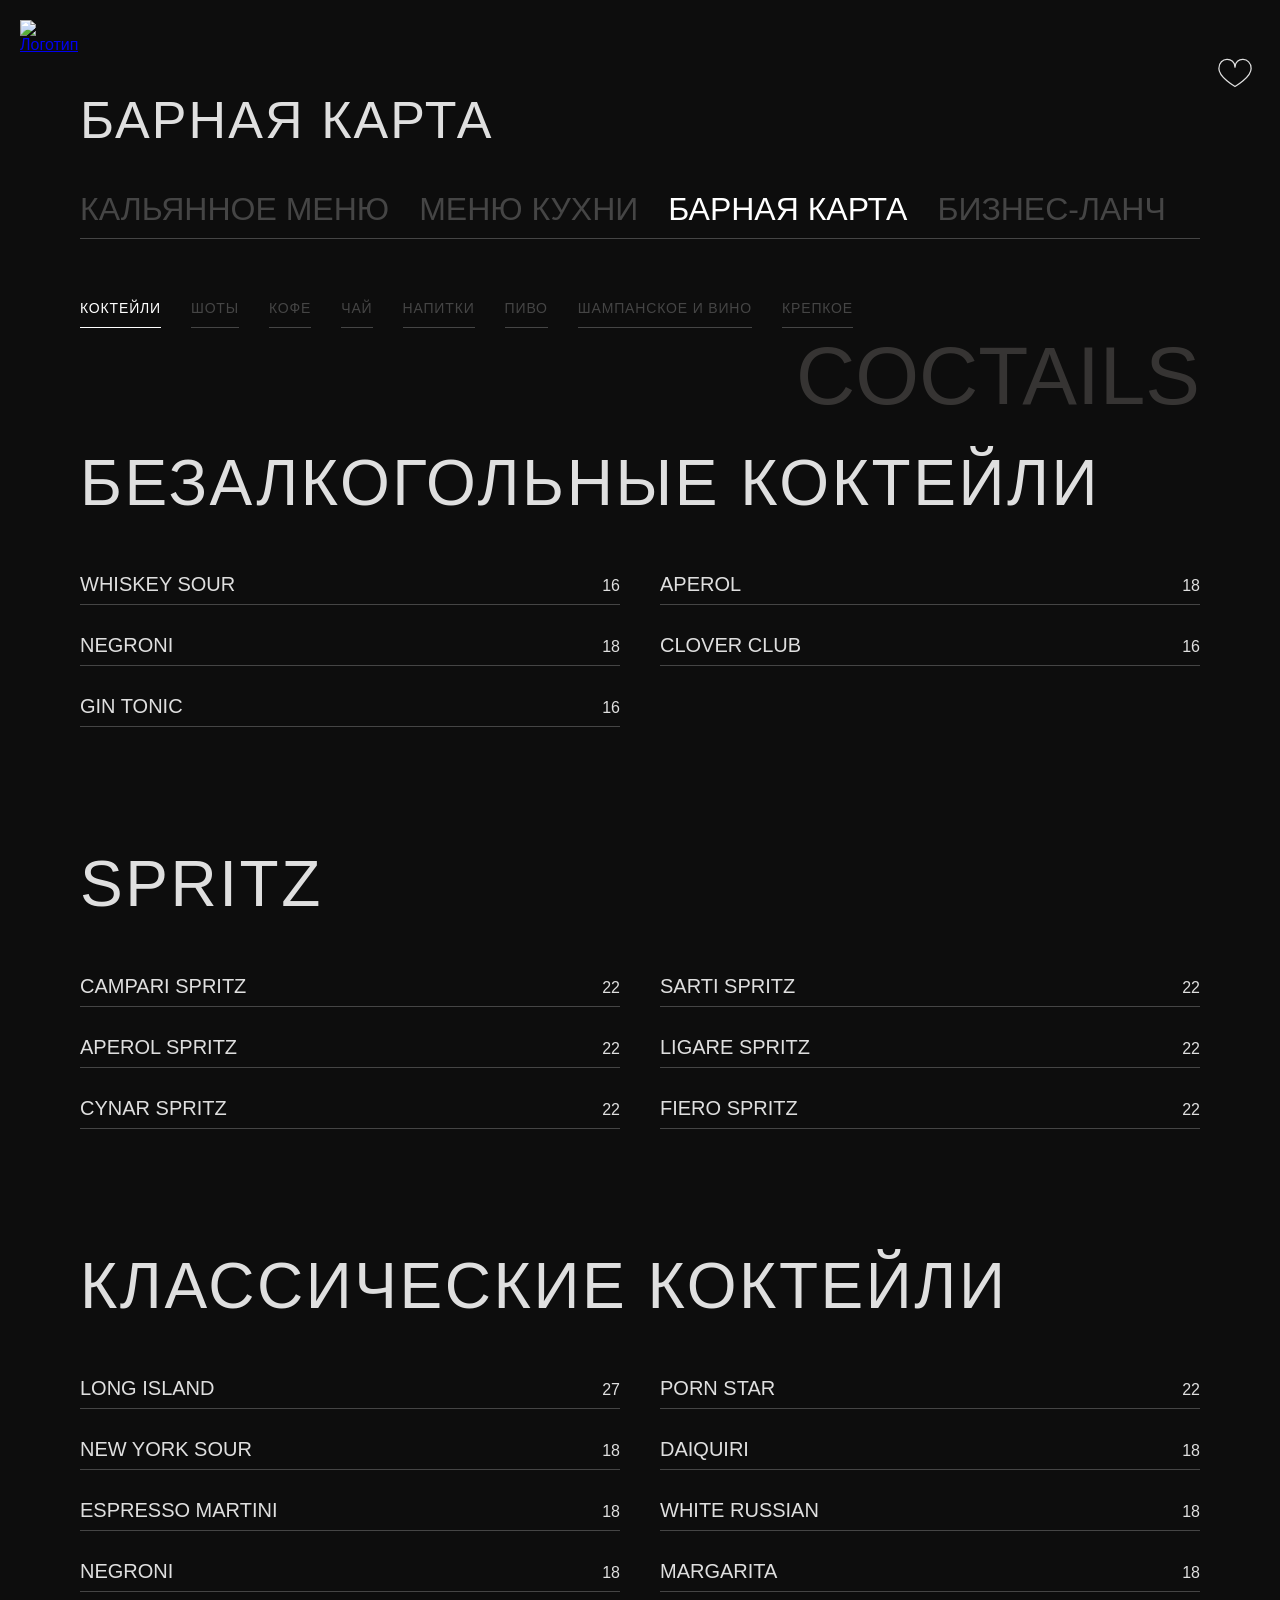
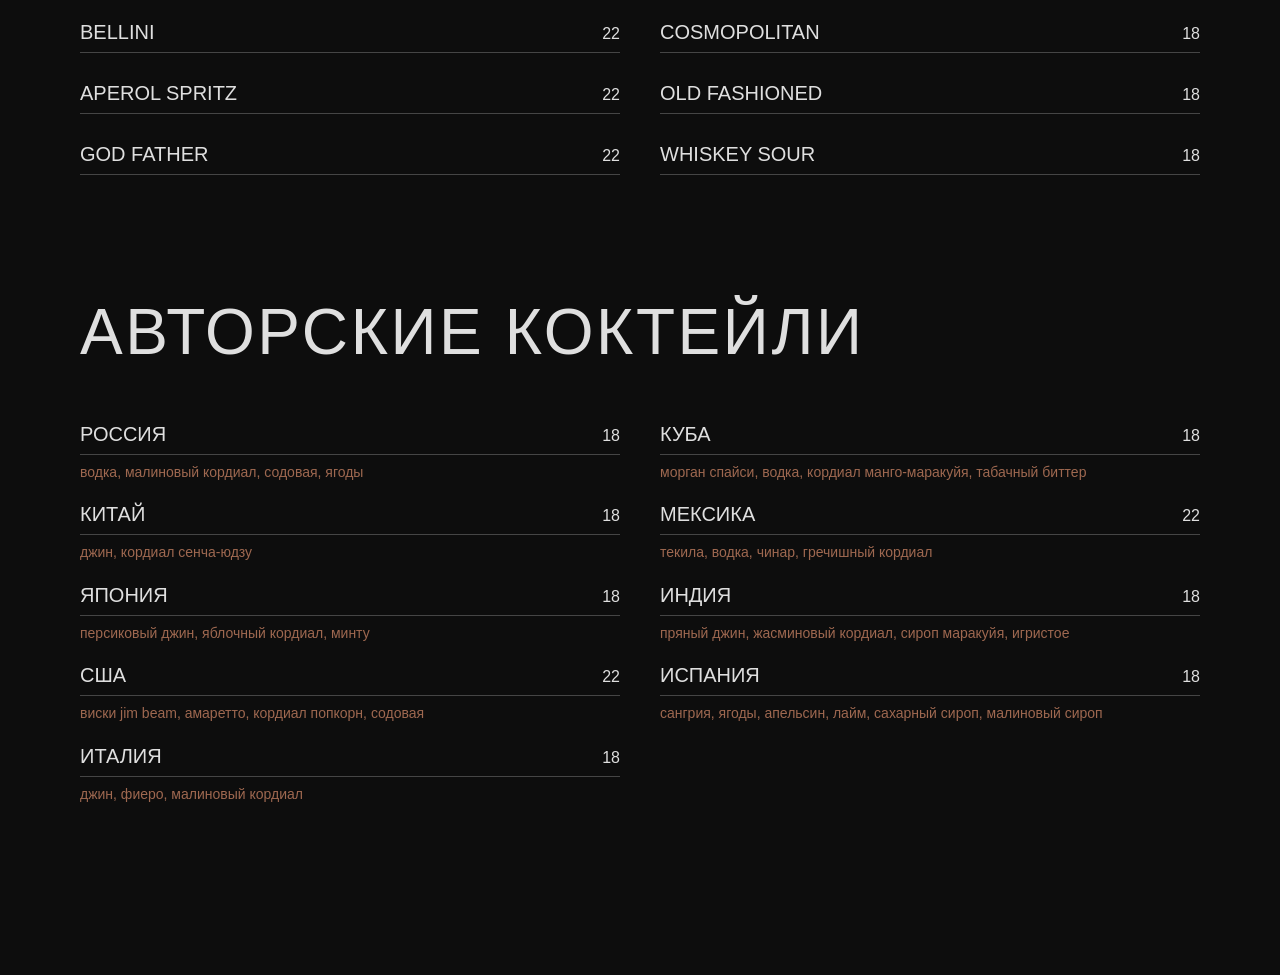
==== commit 399f4600: "fix" ====
--- a/m-premium/bar.html
+++ b/m-premium/bar.html
@@ -1,159 +1,348 @@
-<!DOCTYPE html> <html lang="ru"> <head> <meta charset="utf-8" /> <meta http-equiv="Content-Type" content="text/html; charset=utf-8" /> <meta name="viewport" content="width=device-width, initial-scale=1.0" /> <!--metatextblock--> <title>БАР</title> <meta name="description" content="Меню с баром" /> <meta property="og:url" content="https://phcf.pro/m-premium/bar" /> <meta property="og:title" content="БАР" /> <meta property="og:description" content="Меню с баром" /> <meta property="og:type" content="website" /> <meta property="og:image" content="static.tildacdn.com/tild6630-6236-4437-b139-663733393763/335555570_1414968315.jpg" /> <link rel="canonical" href="bar.html"> <!--/metatextblock--> <meta name="format-detection" content="telephone=no" /> <meta http-equiv="x-dns-prefetch-control" content="on"> <link rel="dns-prefetch" href="https://ws.tildacdn.com"> <link rel="dns-prefetch" href="https://static.tildacdn.com"> <link rel="shortcut icon" href="static.tildacdn.com/tild6530-6264-4230-b031-613930366537/favicon.ico" type="image/x-icon" /> <link rel="apple-touch-icon" href="static.tildacdn.com/tild6163-6439-4865-a232-656231646137/Group_1_1.png"> <link rel="apple-touch-icon" sizes="76x76" href="static.tildacdn.com/tild6163-6439-4865-a232-656231646137/Group_1_1.png"> <link rel="apple-touch-icon" sizes="152x152" href="static.tildacdn.com/tild6163-6439-4865-a232-656231646137/Group_1_1.png"> <link rel="apple-touch-startup-image" href="static.tildacdn.com/tild6163-6439-4865-a232-656231646137/Group_1_1.png"> <meta name="msapplication-TileColor" content="#000000"> <meta name="msapplication-TileImage" content="static.tildacdn.com/tild6361-3037-4933-a665-663538653162/Group_1.png"> <!-- Assets --> <script src="neo.tildacdn.com/js/tilda-fallback-1.0.min.js" async charset="utf-8"></script> <link rel="stylesheet" href="static.tildacdn.com/css/tilda-grid-3.0.min.css" type="text/css" media="all" onerror="this.loaderr='y';"/> <link rel="stylesheet" href="static.tildacdn.com/ws/project6620415/tilda-blocks-page61962227.min.css?t=1775320722" type="text/css" media="all" onerror="this.loaderr='y';" /> <link rel="stylesheet" href="static.tildacdn.com/css/tilda-popup-1.1.min.css" type="text/css" media="print" onload="this.media='all';" onerror="this.loaderr='y';" /> <noscript><link rel="stylesheet" href="static.tildacdn.com/css/tilda-popup-1.1.min.css" type="text/css" media="all" /></noscript> <link rel="stylesheet" href="static.tildacdn.com/css/tilda-slds-1.4.min.css" type="text/css" media="print" onload="this.media='all';" onerror="this.loaderr='y';" /> <noscript><link rel="stylesheet" href="static.tildacdn.com/css/tilda-slds-1.4.min.css" type="text/css" media="all" /></noscript> <link rel="stylesheet" href="static.tildacdn.com/css/tilda-catalog-1.1.min.css" type="text/css" media="print" onload="this.media='all';" onerror="this.loaderr='y';" /> <noscript><link rel="stylesheet" href="static.tildacdn.com/css/tilda-catalog-1.1.min.css" type="text/css" media="all" /></noscript> <link rel="stylesheet" href="static.tildacdn.com/css/tilda-forms-1.0.min.css" type="text/css" media="all" onerror="this.loaderr='y';" /> <link rel="stylesheet" href="static.tildacdn.com/css/tilda-catalog-filters-1.0.min.css" type="text/css" media="all" onerror="this.loaderr='y';" /> <link rel="stylesheet" href="static.tildacdn.com/css/tilda-wishlist-1.0.min.css" type="text/css" media="all" onerror="this.loaderr='y';" /> <link rel="stylesheet" href="static.tildacdn.com/css/tilda-zoom-2.0.min.css" type="text/css" media="print" onload="this.media='all';" onerror="this.loaderr='y';" /> <noscript><link rel="stylesheet" href="static.tildacdn.com/css/tilda-zoom-2.0.min.css" type="text/css" media="all" /></noscript> <script nomodule src="static.tildacdn.com/js/tilda-polyfill-1.0.min.js" charset="utf-8"></script> <script type="text/javascript">function t_onReady(func) {if(document.readyState!='loading') {func();} else {document.addEventListener('DOMContentLoaded',func);}}
-function t_onFuncLoad(funcName,okFunc,time) {if(typeof window[funcName]==='function') {okFunc();} else {setTimeout(function() {t_onFuncLoad(funcName,okFunc,time);},(time||100));}}function t_throttle(fn,threshhold,scope) {return function() {fn.apply(scope||this,arguments);};}</script> <script src="static.tildacdn.com/js/jquery-1.10.2.min.js" charset="utf-8" onerror="this.loaderr='y';"></script> <script src="static.tildacdn.com/js/tilda-scripts-3.0.min.js" charset="utf-8" defer onerror="this.loaderr='y';"></script> <script src="static.tildacdn.com/ws/project6620415/tilda-blocks-page61962227.min.js?t=1775320722" charset="utf-8" async onerror="this.loaderr='y';"></script> <script src="static.tildacdn.com/js/tilda-lazyload-1.0.min.js" charset="utf-8" async onerror="this.loaderr='y';"></script> <script src="static.tildacdn.com/js/tilda-menu-1.0.min.js" charset="utf-8" async onerror="this.loaderr='y';"></script> <script src="static.tildacdn.com/js/hammer.min.js" charset="utf-8" async onerror="this.loaderr='y';"></script> <script src="static.tildacdn.com/js/tilda-slds-1.4.min.js" charset="utf-8" async onerror="this.loaderr='y';"></script> <script src="static.tildacdn.com/js/tilda-products-1.0.min.js" charset="utf-8" async onerror="this.loaderr='y';"></script> <script src="static.tildacdn.com/js/tilda-catalog-1.1.min.js" charset="utf-8" async onerror="this.loaderr='y';"></script> <script src="static.tildacdn.com/js/tilda-forms-1.0.min.js" charset="utf-8" async onerror="this.loaderr='y';"></script> <script src="static.tildacdn.com/js/tilda-wishlist-1.0.min.js" charset="utf-8" async onerror="this.loaderr='y';"></script> <script src="static.tildacdn.com/js/tilda-widget-positions-1.0.min.js" charset="utf-8" async onerror="this.loaderr='y';"></script> <script src="static.tildacdn.com/js/tilda-zoom-2.0.min.js" charset="utf-8" async onerror="this.loaderr='y';"></script> <script src="static.tildacdn.com/js/tilda-skiplink-1.0.min.js" charset="utf-8" async onerror="this.loaderr='y';"></script> <script src="static.tildacdn.com/js/tilda-events-1.0.min.js" charset="utf-8" async onerror="this.loaderr='y';"></script> <script type="text/javascript">window.dataLayer=window.dataLayer||[];</script> <script type="text/javascript">(function() {if((/bot|google|yandex|baidu|bing|msn|duckduckbot|teoma|slurp|crawler|spider|robot|crawling|facebook/i.test(navigator.userAgent))===false&&typeof(sessionStorage)!='undefined'&&sessionStorage.getItem('visited')!=='y'&&document.visibilityState){var style=document.createElement('style');style.type='text/css';style.innerHTML='@media screen and (min-width: 980px) {.t-records {opacity: 0;}.t-records_animated {-webkit-transition: opacity ease-in-out .2s;-moz-transition: opacity ease-in-out .2s;-o-transition: opacity ease-in-out .2s;transition: opacity ease-in-out .2s;}.t-records.t-records_visible {opacity: 1;}}';document.getElementsByTagName('head')[0].appendChild(style);function t_setvisRecs(){var alr=document.querySelectorAll('.t-records');Array.prototype.forEach.call(alr,function(el) {el.classList.add("t-records_animated");});setTimeout(function() {Array.prototype.forEach.call(alr,function(el) {el.classList.add("t-records_visible");});sessionStorage.setItem("visited","y");},400);}
-document.addEventListener('DOMContentLoaded',t_setvisRecs);}})();</script>
-<style>
-.t-store__card__bgimg { background-size: cover !important; background-position: center !important; }
-.t-store__card .t-typography__title { font-size:24px; line-height:1.2; color:#dfdfdf; font-family:'Panama','Involve',Arial,sans-serif; font-weight:400; text-transform:uppercase; }
-.t-store__card .t-store__card__price { font-size:18px; color:#dfdfdf; font-weight:400; }
-.t-store__card__price-value, .t-store__card__price-currency { display:inline-block; }
-.t-store__card__price-currency { margin-left:4px; }
-.t1002__addBtn { background-color:#f5f2f2 !important; border-radius:30px; display:flex; align-items:center; justify-content:center; width:36px; height:36px; position:absolute; top:10px; right:10px; }
-.t-store__card__imgwrapper { position:relative; overflow:hidden; }
-</style>
-<style>
-/* Force desktop nav horizontal layout */
-.t229 { position: static !important; height: auto !important; }
-.t229__maincontainer { display: flex !important; align-items: center !important; height: auto !important; padding: 0 20px !important; }
-.t229__centerside { display: flex !important; }
-.t229 ul { display: flex !important; flex-direction: row !important; flex-wrap: nowrap !important; }
-.t229__list_item { display: inline-block !important; text-align: left !important; padding: 12px 15px !important; white-space: nowrap !important; }
-@media screen and (max-width: 980px) {
-  .t229 { display: none !important; }
+<!DOCTYPE html>
+<html lang="ru">
+<head>
+<meta charset="utf-8">
+<meta name="viewport" content="width=device-width, initial-scale=1.0">
+<title>БАР — Барная карта</title>
+<link rel="stylesheet" href="style.css">
+</head>
+<body>
+
+<a class="logo-fixed" href="index.html">
+  <img src="https://static.tildacdn.com/tild3233-3136-4334-b830-346330613430/1000009714.png" alt="Логотип">
+</a>
+
+<button class="wishlist-btn" id="wishlistBtn">
+  <svg viewBox="0 0 41 35" xmlns="http://www.w3.org/2000/svg">
+    <path d="M39.9516 11.9535C39.9516 22.5416 20.4993 33.8088 20.4993 33.8088C20.4993 33.8088 1.04688 22.5416 1.04688 11.9535C1.04688 -2.42254 20.4993 -2.2284 20.4993 10.4239C20.4993 -2.2284 39.9516 -2.03914 39.9516 11.9535Z"/>
+  </svg>
+</button>
+
+<div class="page-header">
+  <h1 class="page-title">Барная карта</h1>
+</div>
+
+<nav class="nav-desktop">
+  <ul>
+    <li><a href="hookah-menu.html">Кальянное меню</a></li>
+    <li><a href="kitchen-menu.html">Меню кухни</a></li>
+    <li><a href="bar.html" class="active">Барная карта</a></li>
+    <li><a href="business-lunch.html">Бизнес-ланч</a></li>
+  </ul>
+</nav>
+
+<nav class="nav-mobile">
+  <a href="hookah-menu.html">
+    <span class="btn-text">Кальянное меню</span>
+    <svg viewBox="0 0 10 18"><path d="M1 1L8.27 9L1 17" stroke-linecap="round"/></svg>
+  </a>
+  <a href="kitchen-menu.html">
+    <span class="btn-text">Меню кухни</span>
+    <svg viewBox="0 0 10 18"><path d="M1 1L8.27 9L1 17" stroke-linecap="round"/></svg>
+  </a>
+  <a href="bar.html" class="active">
+    <span class="btn-text">Барная карта</span>
+    <svg viewBox="0 0 10 18"><path d="M1 1L8.27 9L1 17" stroke-linecap="round"/></svg>
+  </a>
+  <a href="business-lunch.html">
+    <span class="btn-text">
+      Бизнес-ланч
+      <div class="btn-descr">Понедельник–Пятница до 16:00</div>
+    </span>
+    <svg viewBox="0 0 10 18"><path d="M1 1L8.27 9L1 17" stroke-linecap="round"/></svg>
+  </a>
+</nav>
+
+<div class="divider"><div class="divider-inner"></div></div>
+<div class="spacer"></div>
+
+<!-- DESKTOP TABS -->
+<div class="tabs-wrap">
+  <ul class="tabs-list" id="tabsList"></ul>
+</div>
+
+<!-- MOBILE SELECT -->
+<div class="tabs-select-wrap">
+  <select class="tabs-select" id="tabsSelect" onchange="switchTab(this.value)"></select>
+</div>
+
+<div id="tabContent"></div>
+
+<div style="height:80px;"></div>
+
+<button class="scroll-top" id="scrollTopBtn" onclick="window.scrollTo({top:0,behavior:'smooth'})">
+  <svg viewBox="0 0 50 50"><path d="M14 28L25 18l11 10"/></svg>
+</button>
+
+<script>
+const tabs = [
+  { id: 'cocktails', label: 'Коктейли', watermark: 'Coctails', sections: [
+    { title: 'Безалкогольные коктейли', items: [
+      {name:'Whiskey Sour', price:'16'}, {name:'Negroni', price:'18'}, {name:'Gin Tonic', price:'16'},
+      {name:'Aperol', price:'18'}, {name:'Clover Club', price:'16'},
+    ]},
+    { title: 'Spritz', items: [
+      {name:'Campari Spritz', price:'22'}, {name:'Aperol Spritz', price:'22'}, {name:'Cynar Spritz', price:'22'},
+      {name:'Sarti Spritz', price:'22'}, {name:'Ligare Spritz', price:'22'}, {name:'Fiero Spritz', price:'22'},
+    ]},
+    { title: 'Классические коктейли', items: [
+      {name:'Long Island', price:'27'}, {name:'New York Sour', price:'18'}, {name:'Espresso Martini', price:'18'},
+      {name:'Negroni', price:'18'}, {name:'Bellini', price:'22'}, {name:'Aperol Spritz', price:'22'},
+      {name:'God Father', price:'22'}, {name:'Porn Star', price:'22'}, {name:'Daiquiri', price:'18'},
+      {name:'White Russian', price:'18'}, {name:'Margarita', price:'18'}, {name:'Cosmopolitan', price:'18'},
+      {name:'Old Fashioned', price:'18'}, {name:'Whiskey Sour', price:'18'},
+    ]},
+    { title: 'Авторские коктейли', items: [
+      {name:'Россия', price:'18', descr:'водка, малиновый кордиал, содовая, ягоды'},
+      {name:'Китай', price:'18', descr:'джин, кордиал сенча-юдзу'},
+      {name:'Япония', price:'18', descr:'персиковый джин, яблочный кордиал, минту'},
+      {name:'США', price:'22', descr:'виски jim beam, амаретто, кордиал попкорн, содовая'},
+      {name:'Италия', price:'18', descr:'джин, фиеро, малиновый кордиал'},
+      {name:'Куба', price:'18', descr:'морган спайси, водка, кордиал манго-маракуйя, табачный биттер'},
+      {name:'Мексика', price:'22', descr:'текила, водка, чинар, гречишный кордиал'},
+      {name:'Индия', price:'18', descr:'пряный джин, жасминовый кордиал, сироп маракуйя, игристое'},
+      {name:'Испания', price:'18', descr:'сангрия, ягоды, апельсин, лайм, сахарный сироп, малиновый сироп'},
+    ]},
+  ]},
+  { id: 'shots', label: 'Шоты', watermark: 'Shot drinks', sections: [
+    { title: 'Сеты шотов', items: [
+      {name:'Кислое яблоко', price:'30', descr:'6 штук х 50 мл'},
+      {name:'Вишня', price:'30', descr:'6 штук х 50 мл'},
+      {name:'Тропические', price:'30', descr:'6 штук х 50 мл'},
+      {name:'Ананас-кокос', price:'30', descr:'6 штук х 50 мл'},
+    ]},
+  ]},
+  { id: 'coffee', label: 'Кофе', watermark: 'Coffee', sections: [
+    { title: 'Кофе', items: [
+      {name:'Эспрессо', price:'4,5'}, {name:'Американо', price:'5'}, {name:'Капучино', price:'5'},
+      {name:'Латте', price:'6'}, {name:'Флэт-уайт', price:'6'}, {name:'Раф', price:'7'},
+      {name:'Эспрессо-тоник', price:'8'}, {name:'Бамбл', price:'8'},
+    ]},
+  ]},
+  { id: 'tea', label: 'Чай', watermark: 'Tea', sections: [
+    { title: 'Чайная дегустация', items: [
+      {name:'Ассам', price:'12'}, {name:'Молочный улун', price:'12'}, {name:'Гречишный', price:'12'},
+      {name:'Фруктовый "Дивный сад"', price:'12'}, {name:'Спокойной ночи', price:'12'},
+      {name:'Гречишный с кокосом', price:'17'}, {name:'Гречишный "Липовый мёд"', price:'17'},
+      {name:'Чёрный чай с чабрецом и мятой', price:'17'}, {name:'Моли Хуа Ча', price:'17'},
+      {name:'Земляничная поляна', price:'17'}, {name:'Таёжный сбор', price:'17'},
+      {name:'Ройбуш "Ванильная карамель"', price:'17'}, {name:'Лу Цзин', price:'17'},
+      {name:'Хун Мао Фэн', price:'19'}, {name:'Би Ло Чунь', price:'17'},
+      {name:'Фруктовый "Тропическое небо"', price:'17'}, {name:'Фруктовый "Киви-груша"', price:'17'},
+      {name:'Каркадэ', price:'17'}, {name:'Лапсанг Сушонг', price:'17'},
+      {name:'Швейцарский сбор', price:'17'}, {name:'Шоколад с вишней', price:'19'},
+      {name:'Шоу Мэй', price:'19'}, {name:'Те Гуань Инь', price:'19'},
+      {name:'Да Хун Пао', price:'19'}, {name:'Цзин Цзюн Мэй', price:'19'},
+      {name:'Габа', price:'19'}, {name:'Шу Пуэр', price:'19'}, {name:'Шен Пуэр', price:'19'},
+    ]},
+    { title: 'Авторские напитки', items: [
+      {name:'Клубника-яблоко', price:'23'}, {name:'Персик-инжир чай', price:'23'},
+      {name:'Тропический чай', price:'23'}, {name:'Ягодный чай', price:'23'},
+      {name:'Клюквенный чай', price:'23'}, {name:'Вишнёвый', price:'23', descr:'вишня, ассам, мёд, корица, бадьян, гвоздика'},
+      {name:'Малина', price:'23', descr:'малина, ассам, мёд, корица, бадьян, гвоздика'},
+      {name:'Малина-лайм', price:'23', descr:'ассам, малина, лайм, мёд, сироп малина'},
+      {name:'Имбирный', price:'23', descr:'молочный улун, имбирь, апельсин, лимон, мёд, корица, бадьян, гвоздика'},
+      {name:'Облепиховый', price:'23', descr:'молочный улун, облепиха, апельсин, мёд, корица, бадьян, гвоздика'},
+    ]},
+  ]},
+  { id: 'drinks', label: 'Напитки', watermark: 'Drinks', sections: [
+    { title: 'Софт', items: [
+      {name:'Сок Rich', price:'4', descr:'200 мл'}, {name:'Coca Cola Zero', price:'5', descr:'330 мл'},
+      {name:'Coca Cola Classic', price:'5', descr:'330 мл'}, {name:'Молочный коктейль', price:'13'},
+      {name:'Fanta', price:'5', descr:'330 мл'}, {name:'Sprite', price:'5', descr:'330 мл'},
+      {name:'Schweppes', price:'5', descr:'330 мл'}, {name:'Вода Dausuz', price:'4', descr:'негаз, 275 мл'},
+      {name:'Вода Jermuk', price:'6', descr:'газ/негаз, 0,5 л'}, {name:'Burn', price:'9', descr:'250 мл'},
+    ]},
+    { title: 'Лимонады', items: [
+      {name:'Клубника-кокос', price:'11 / 22', descr:'280 мл | 1 л'},
+      {name:'Классический', price:'11 / 22', descr:'280 мл | 1 л'},
+      {name:'Огуречный', price:'11 / 22', descr:'280 мл | 1 л'},
+      {name:'Ягодный', price:'11 / 22', descr:'280 мл | 1 л'},
+    ]},
+  ]},
+  { id: 'beer', label: 'Пиво', watermark: 'Beer', sections: [
+    { title: 'Пиво', items: [
+      {name:'Яблочный сидр', price:'10', descr:'0,4 л'},
+      {name:'Budweiser Budvar', price:'14', descr:'0,5 л'},
+      {name:'Budweiser (тёмное)', price:'14', descr:'0,5 л'},
+      {name:'Blanс (безалкогольное)', price:'10'},
+      {name:'Kronenbourg 1664 Blanс', price:'11'},
+      {name:'Corona Extra', price:'13'},
+    ]},
+  ]},
+  { id: 'wine', label: 'Шампанское и вино', watermark: 'Champagne & Wine', sections: [
+    { title: 'Moet & Chandon', items: [
+      {name:'Moet & Chandon BRUT Imperial', price:'400', descr:'0,75 л — Шампанское с насыщенным фруктовым вкусом, нотами персиков, яблок и цитрусов. NEW'},
+    ]},
+    { title: 'Безалкогольное шампанское и вино', items: [
+      {name:'Codorniu Zero', price:'15', descr:'п/сл. Испания 125 мл'},
+      {name:'Pierre Zero Chardonnay/Merlot/Rose', price:'15', descr:'п/сл. Франция 125 мл'},
+    ]},
+    { title: 'Красное вино', items: [
+      {name:'Sandstone Shiraz', price:'18', descr:'П/сух., Португалия, 150 мл'},
+      {name:'Wanderer Zinfandel', price:'18', descr:'Сух., США, 150 мл'},
+      {name:'Sauv\'terre merlot', price:'18', descr:'Сух., Франция, 150 мл'},
+      {name:'Salina Bobal', price:'15', descr:'150 мл'},
+      {name:'Chianti Governo Tascana', price:'18', descr:'150 мл'},
+      {name:'Appasimento Puglia', price:'15', descr:'сух. Италия 150 мл'},
+    ]},
+    { title: 'Белое вино', items: [
+      {name:'J. Meyer Gewurztraminer', price:'18', descr:'П/сух., Германия, 150 мл'},
+      {name:'Most Wanted', price:'18', descr:'П/сух., ЮАР, 150 мл'},
+      {name:'Chilano Chardonnay', price:'18', descr:'Сух., Чили, 150 мл'},
+      {name:'Chateau De Maligny', price:'23', descr:'150 мл'},
+    ]},
+    { title: 'Розовое вино', items: [
+      {name:'Balance rose classic', price:'18', descr:'П/сух., ЮАР, 150 мл'},
+      {name:'Vihna da Valentina', price:'18', descr:'Сух., Португалия, 150 мл'},
+      {name:'Feral Roots White Zinfandel', price:'18', descr:'150 мл'},
+    ]},
+    { title: 'Игристое', items: [
+      {name:'Bea Vita Prosecco brut DOC', price:'15', descr:'150 мл'},
+      {name:'Prosecco', price:'15', descr:'сух. Италия 150 мл'},
+      {name:'Codorniu Zero (free alcohol)', price:'15', descr:'сух. Испания 150 мл'},
+    ]},
+  ]},
+  { id: 'strong', label: 'Крепкое', watermark: 'Strong', sections: [
+    { title: 'Виски', items: [
+      {name:'Macallan 12 y.o', price:'28 / 405', descr:'40 мл / 0,7 л'},
+      {name:'Jameson IPA', price:'16 / 216', descr:'40 мл / 0,7 л'},
+      {name:'Talisker 10 Y.O.', price:'25 / 360', descr:'40 мл / 0,7 л'},
+      {name:'Ballantine\'s', price:'13 / 260', descr:'40 мл / 1 л'},
+      {name:'Four Rouses', price:'12 / 200', descr:'40 мл / 1 л'},
+      {name:'Chivas Regal 18 y.o', price:'27 / 390', descr:'40 мл / 0,7 л'},
+      {name:'Makers Mark', price:'19 / 380', descr:'40 мл / 1 л'},
+      {name:'Jameson 3 y.o.', price:'14 / 260', descr:'40 мл / 1 л'},
+      {name:'Jim Beam', price:'12 / 180', descr:'40 мл / 1 л'},
+      {name:'Tullamore D.E.W.', price:'13', descr:'40 мл'},
+      {name:'Tullamore D.E.W. X.O.', price:'13', descr:'40 мл'},
+      {name:'Chivas Regal 15 y.o.', price:'22 / 320', descr:'40 мл / 0,7 л'},
+      {name:'Chivas Regal 12 y.o.', price:'17 / 340', descr:'40 мл / 1 л'},
+      {name:'Jack Daniel\'s', price:'14 / 280', descr:'40 мл / 1 л'},
+      {name:'Monkey Shoulder', price:'19 / 275', descr:'40 мл / 0,7 л'},
+      {name:'Admiral Husso', price:'11', descr:'40 мл'},
+      {name:'Teeling', price:'15 / 215', descr:'40 мл / 0,7 л'},
+    ]},
+    { title: 'Портвейн', items: [
+      {name:'Graham\'s Towny Port 10 Y.O.', price:'17', descr:'50 мл'},
+      {name:'Quevedo Ruby Port', price:'12', descr:'50 мл'},
+      {name:'Graham\'s Ruby Port', price:'12', descr:'50 мл'},
+    ]},
+    { title: 'Ром', items: [
+      {name:'Dictador 12 y.o', price:'19 / 275', descr:'40 мл / 0,7 л'},
+      {name:'Bumbu XO', price:'19 / 275', descr:'40 мл / 0,7 л'},
+      {name:'Bacardi Carta Negra', price:'13 / 240', descr:'40 мл / 1 л'},
+      {name:'Bacardi Spiced', price:'13 / 175', descr:'40 мл / 0,7 л'},
+      {name:'Bacardi Carta Blanca', price:'13 / 240', descr:'40 мл / 1 л'},
+      {name:'Bumbu The Original', price:'17', descr:'40 мл'},
+      {name:'Captain Morgan Spiced Gold', price:'11 / 180', descr:'40 мл / 1 л'},
+    ]},
+    { title: 'Текила', items: [
+      {name:'Rooster Rojo Reposado', price:'15 / 215', descr:'40 мл / 0,7 л'},
+      {name:'Olmeca Silver', price:'13 / 188', descr:'40 мл / 0,7 л'},
+    ]},
+    { title: 'Джин', items: [
+      {name:'Hendrick\'s', price:'18 / 260', descr:'40 мл / 0,7 л'},
+      {name:'Bombay Sapphire', price:'14 / 280', descr:'40 мл / 1 л'},
+      {name:'Gordon\'s London Dry', price:'9', descr:'40 мл'},
+      {name:'Gordon\'s Passion Fruit', price:'10', descr:'40 мл'},
+    ]},
+    { title: 'Коньяк/Бренди', items: [
+      {name:'Courvoiser V.S.', price:'19 / 275', descr:'40 мл / 0,7 л'},
+    ]},
+    { title: 'Sambuca', items: [
+      {name:'Sambuca', price:'10', descr:'40 мл'},
+    ]},
+    { title: 'Ликёры', items: [
+      {name:'Jeam Beam Honey', price:'11 / 160', descr:'40 мл / 0,7 л'},
+      {name:'Jeam Beam Apple', price:'11 / 160', descr:'40 мл / 0,7 л'},
+      {name:'Jeam Beam Peach', price:'11 / 160', descr:'40 мл / 0,7 л'},
+      {name:'Jeam Beam Cherry', price:'11 / 160', descr:'40 мл / 0,7 л'},
+      {name:'Fireball', price:'10 / 200', descr:'40 мл / 1 л'},
+      {name:'Southern Comfort Original', price:'10 / 145', descr:'40 мл / 0,7 л'},
+      {name:'Becherovka', price:'11 / 220', descr:'40 мл / 0,7 л'},
+      {name:'Cynar', price:'12', descr:'40 мл'},
+      {name:'Jagermeister', price:'11 / 220', descr:'40 мл / 1 л'},
+      {name:'Jagermeister Orange', price:'14 / 280', descr:'40 мл / 1 л'},
+    ]},
+    { title: 'Водка', items: [
+      {name:'Finlandia', price:'9 / 180', descr:'40 мл / 1 л'},
+      {name:'Danzka', price:'8 / 140', descr:'40 мл / 1 л — Вкусы: apple, citrus, cranraz'},
+    ]},
+    { title: 'Абсент', items: [
+      {name:'Xenta Absenta', price:'14 / 200', descr:'40 мл / 0,7 л'},
+    ]},
+    { title: 'Вермуты', items: [
+      {name:'Martini Extra Dry', price:'12', descr:'50 мл'},
+      {name:'Martini Fiero', price:'12', descr:'50 мл'},
+      {name:'Martini Rosso', price:'12', descr:'50 мл'},
+    ]},
+  ]},
+];
+
+let currentTab = 'cocktails';
+
+function buildTabs() {
+  const list = document.getElementById('tabsList');
+  const sel = document.getElementById('tabsSelect');
+  tabs.forEach(t => {
+    const li = document.createElement('li');
+    li.className = 'tab-item' + (t.id===currentTab?' active':'');
+    li.innerHTML = `<button class="tab-btn" onclick="switchTab('${t.id}')">${t.label}</button>`;
+    list.appendChild(li);
+    const opt = document.createElement('option');
+    opt.value = t.id;
+    opt.textContent = t.label;
+    sel.appendChild(opt);
+  });
 }
-</style>
-<style>
-.t229{position:static!important;height:auto!important;}
-.t229__maincontainer{display:flex!important;align-items:center!important;height:auto!important;}
-.t229__centerside{display:flex!important;}
-.t229 ul{display:flex!important;flex-direction:row!important;}
-.t229__list_item{display:inline-block!important;text-align:left!important;white-space:nowrap!important;}
-@media screen and (max-width:980px){.t229{display:none!important;}}
-</style>
-</head> <body class="t-body" style="margin:0;"> <!--allrecords--> <div id="allrecords" class="t-records" data-hook="blocks-collection-content-node" data-tilda-project-id="6620415" data-tilda-page-id="61962227" data-tilda-page-alias="m-premium/bar" data-tilda-formskey="408b10e4b11d8866ef1a083aa6620415" data-tilda-lazy="yes" data-tilda-project-lang="RU" data-tilda-root-zone="com" data-tilda-ts="y" data-tilda-project-country="RU"> <div id="rec855975318" class="r t-rec" style=" " data-animationappear="off" data-record-type="890"> <!-- t890 --> <div class="t890"> <button type="button"
-class="t890__arrow
-"
-aria-label="Вернуться к началу страницы"
-style="box-shadow:0px 0px 10px rgba(0,0,0,0.2);"> <svg role="presentation" width="50" height="50" fill="none" xmlns="http://www.w3.org/2000/svg"> <rect width="50" height="50" rx="50" fill="#ffffff" fill-opacity="0.90" stroke="none" /> <path d="M14 28L25 18l10 10" stroke="#000000" stroke-width="1" fill="none"/> </svg> </button> </div> <style>#rec855975318 .t890{right:20px;left:unset;bottom:20px;}</style> <script type="text/javascript">t_onReady(function() {t_onFuncLoad('t890_init',function() {t890_init('855975318','');});});</script> <style>@media screen and (min-width:981px){#rec855975318 .t890__arrow:hover svg path{stroke:#ffffff;stroke-width:1;}#rec855975318 .t890__arrow:focus-visible svg path{stroke:#ffffff;stroke-width:1;}#rec855975318 .t890__arrow:hover svg rect{fill:#454545;fill-opacity:1;}#rec855975318 .t890__arrow:focus-visible svg rect{fill:#454545;fill-opacity:1;}}#rec855975318 .t890__arrow{border-radius:53px;}</style> </div> <div id="rec855976510" class="r t-rec t-rec_pb_60 t-rec_pb-res-480_0" style="padding-bottom:60px;background-color:#0d0d0d; " data-record-type="145" data-bg-color="#0d0d0d"> <!-- T135 --> <div class="t135"> <a href="infolink.html"> <img class="t135__img"
-src="static.tildacdn.com/tild3233-3136-4334-b830-346330613430/1000009714.png"
-imgfield="img"
-style="max-width: 60px; width: 100%; display: inline-block;" alt=""> </a> </div> <style>#rec855976510 .t135{position:fixed;top:20px;left:20px;max-width:60px;width:100%;}@media screen and (max-width:640px){#rec855976510 .t135{position:relative !important;text-align:center;padding:30px;top:0px !important;right:0px !important;left:0px !important;z-index:1 !important;}}</style> </div> <div id="rec855975321" class="r t-rec t-rec_pt_60 t-rec_pb_30" style="padding-top:60px;padding-bottom:30px;background-color:#0d0d0d; " data-record-type="60" data-bg-color="#0d0d0d"> <!-- T050 --> <div class="t050"> <div class="t-container t-align_left"> <div class="t-col t-col_12 "> <div class="t050__title t-title t-title_xxl" field="title">Барная карта</div> </div> </div> </div> <style> #rec855975321 .t050__uptitle{text-transform:uppercase;}#rec855975321 .t050__title{color:#dfdfdf;text-transform:uppercase;}@media screen and (max-width:480px),(orientation:landscape) and (max-height:480px){#rec855975321 .t050__title{font-size:36px;}}</style> </div> <div id="rec892041376" class="r t-rec t-rec_pb_0 t-screenmin-980px" style="padding-bottom:0px;background-color:#0d0d0d; " data-animationappear="off" data-record-type="258" data-screen-min="980px" data-bg-color="#0d0d0d"> <!-- T229 --> <div id="nav892041376marker"></div> <div id="nav892041376" class="t229 t229__positionstatic " style="background-color: rgba(13,13,13,1); " data-bgcolor-hex="#0d0d0d" data-bgcolor-rgba="rgba(13,13,13,1)" data-navmarker="nav892041376marker" data-appearoffset="" data-bgopacity="1" data-menu="yes" data-menushadow="" data-menushadow-css=""> <div class="t229__maincontainer t229__c12collumns" style=""> <div class="t229__padding40px"></div> <nav class="t229__centerside t229__menualign_left"> <ul role="list" class="t-menu__list"> <li class="t229__list_item"
-style="padding:0 15px 0 0;"> <a class="t-menu__link-item"
-href="hookah-menu.html" data-menu-submenu-hook="">
-Кальянное меню</a> </li> <li class="t229__list_item"
-style="padding:0 15px;"> <a class="t-menu__link-item"
-href="kitchen-menu.html" data-menu-submenu-hook="">
-Меню кухни</a> </li> <li class="t229__list_item"
-style="padding:0 15px;"> <a class="t-menu__link-item"
-href="bar.html" data-menu-submenu-hook="">
-Барная карта</a> </li> <li class="t229__list_item"
-style="padding:0 0 0 15px;"> <a class="t-menu__link-item"
-href="business-lunch.html" data-menu-submenu-hook="">
-Бизнес-ланч</a> </li> </ul> </nav> <div class="t229__padding40px"></div> </div> </div> <script>t_onReady(function() {var rec=document.querySelector('#rec892041376');if(!rec) return;var burger=rec.querySelector('.t-menuburger');if(burger) {t_onFuncLoad('t_menu__createMobileMenu',function() {t_menu__createMobileMenu('892041376','.t229');});}
-t_onFuncLoad('t_menu__highlightActiveLinks',function() {t_menu__highlightActiveLinks('.t229__list_item a');});rec.querySelector('.t229').classList.remove('t229__beforeready');});</script> <script>t_onReady(function() {t_onFuncLoad('t_menu__setBGcolor',function() {t_menu__setBGcolor('892041376','.t229');window.addEventListener('load',function() {t_menu__setBGcolor('892041376','.t229');});window.addEventListener('resize',t_throttle(function() {t_menu__setBGcolor('892041376','.t229');}));});t_onFuncLoad('t_menu__interactFromKeyboard',function() {t_menu__interactFromKeyboard('892041376');});});</script> <style>#rec892041376 .t-menu__link-item{-webkit-transition:color 0.3s ease-in-out,opacity 0.3s ease-in-out;transition:color 0.3s ease-in-out,opacity 0.3s ease-in-out;}#rec892041376 .t-menu__link-item.t-active:not(.t978__menu-link){color:#ffffff !important;}@media (hover:hover){#rec892041376 .t-menu__link-item:not(.t-active):not(.tooltipstered):hover{color:#ffffff !important;}}#rec892041376 .t-menu__link-item:not(.t-active):not(.tooltipstered):focus-visible{color:#ffffff !important;}@supports (overflow:-webkit-marquee) and (justify-content:inherit){#rec892041376 .t-menu__link-item,#rec892041376 .t-menu__link-item.t-active{opacity:1 !important;}}</style> <style> #rec892041376 .t229__list_item .t-menu__link-item{font-size:32px;color:#454545;font-weight:400;text-transform:uppercase;}@media screen and (max-width:480px),(orientation:landscape) and (max-height:480px){#rec892041376 .t229__list_item .t-menu__link-item{font-size:24px;}}</style> </div> <div id="rec855975324" class="r t-rec t-screenmax-980px" style="background-color:#0d0d0d; " data-animationappear="off" data-record-type="993" data-screen-max="980px" data-bg-color="#0d0d0d"> <!-- t993 --> <div class="t993"> <div class="t993__container t-container t-align_center"> <div class="t993__col t-col t-col_12 "> <div class="t993__items-list"> <style>#rec855975324 .t-btn.t993__btn_btn3 {color:#ffffff;background-color:#454545;border-width:0px;border-style:none !important;border-radius:6px;box-shadow:none !important;text-transform:uppercase;transition-duration:0.2s;transition-property:background-color,color,border-color,box-shadow,opacity,transform,gap;transition-timing-function:ease-in-out;}</style> <a
-class="t-btn t-btnflex t993__btn t993__btn_btn3 t993__btn_lg"
-href="hookah-menu.html" data-lid="7093192317362"> <div class="t993__btn-text-wrapper"> <div class="t993__btn-text-title">Кальянное меню</div> </div> <div class="t993__btn-arrow t993__btn-arrow_right"> <svg role="presentation" viewBox="0 0 10 18" fill="none" xmlns="http://www.w3.org/2000/svg"> <path d="M1.00071 1L8.27344 9L1.00071 17" stroke="currentColor" stroke-width="2"/> </svg> </div> </a> <style>#rec855975324 .t-btn.t993__btn_btn2 {color:#ffffff;background-color:#454545;border-width:0px;border-style:none !important;border-radius:6px;box-shadow:none !important;text-transform:uppercase;transition-duration:0.2s;transition-property:background-color,color,border-color,box-shadow,opacity,transform,gap;transition-timing-function:ease-in-out;}</style> <a
-class="t-btn t-btnflex t993__btn t993__btn_btn2 t993__btn_lg"
-href="kitchen-menu.html" data-lid="7093192317360"> <div class="t993__btn-text-wrapper"> <div class="t993__btn-text-title">Меню кухни</div> </div> <div class="t993__btn-arrow t993__btn-arrow_right"> <svg role="presentation" viewBox="0 0 10 18" fill="none" xmlns="http://www.w3.org/2000/svg"> <path d="M1.00071 1L8.27344 9L1.00071 17" stroke="currentColor" stroke-width="2"/> </svg> </div> </a> <style>#rec855975324 .t-btn.t993__btn_btn {color:#000000;background-color:#dfdfdf;border-width:0px;border-style:none !important;border-radius:6px;box-shadow:none !important;text-transform:uppercase;transition-duration:0.2s;transition-property:background-color,color,border-color,box-shadow,opacity,transform,gap;transition-timing-function:ease-in-out;}</style> <a
-class="t-btn t-btnflex t993__btn t993__btn_btn t993__btn_lg"
-href="bar.html" data-lid="7093192317361"> <div class="t993__btn-text-wrapper"> <div class="t993__btn-text-title">Барная карта</div> </div> <div class="t993__btn-arrow t993__btn-arrow_right"> <svg role="presentation" viewBox="0 0 10 18" fill="none" xmlns="http://www.w3.org/2000/svg"> <path d="M1.00071 1L8.27344 9L1.00071 17" stroke="currentColor" stroke-width="2"/> </svg> </div> </a> <style>#rec855975324 .t-btn.t993__btn_btn3 {color:#ffffff;background-color:#454545;border-width:0px;border-style:none !important;border-radius:6px;box-shadow:none !important;text-transform:uppercase;transition-duration:0.2s;transition-property:background-color,color,border-color,box-shadow,opacity,transform,gap;transition-timing-function:ease-in-out;}</style> <a
-class="t-btn t-btnflex t993__btn t993__btn_btn3 t993__btn_lg t993__btn_has_descr"
-href="business-lunch.html" data-lid="1741775867825"> <div class="t993__btn-text-wrapper"> <div class="t993__btn-text-title">Бизнес-ланч</div> <div class="t993__btn-text-descr">Понедельник-Пятница до 16:00</div> </div> <div class="t993__btn-arrow t993__btn-arrow_right"> <svg role="presentation" viewBox="0 0 10 18" fill="none" xmlns="http://www.w3.org/2000/svg"> <path d="M1.00071 1L8.27344 9L1.00071 17" stroke="currentColor" stroke-width="2"/> </svg> </div> </a> </div> </div> </div> </div> </div> <div id="rec855975325" class="r t-rec t-screenmax-980px" style="background-color:#0d0d0d; " data-record-type="126" data-screen-max="980px" data-bg-color="#0d0d0d"> <!-- T118 --> <div class="t118"> <div class="t-container"> <div class="t-col t-col_12 "> <div class="t-divider t118__line" style="background-color:#454545;opacity:1;"></div> </div> </div> </div> </div> <div id="rec855975326" class="r t-rec t-rec_pt_30 t-screenmax-980px" style="padding-top:30px;background-color:#0d0d0d; " data-record-type="128" data-screen-max="980px" data-bg-color="#0d0d0d"> <!-- T120 --> <div class="t120"> <div class="t-container t-align_left"> <div class="t-col t-col_12 "> <div class="t120__title t-heading t-heading_sm" field="title">Выберите раздел из списка:</div> </div> </div> </div> <style> #rec855975326 .t120__title{color:#ffffff;text-transform:uppercase;}</style> </div> <div id="rec855975327" class="r t-rec t-rec_pt_60 t-rec_pt-res-480_15 t-rec_pb_45" style="padding-top:60px;padding-bottom:45px;background-color:#0d0d0d; " data-record-type="397" data-bg-color="#0d0d0d"> <!-- t397 --> <div class="t397"> <div class="t-container"> <div class="t397__col t-width t-width_12"> <ul class="t397__wrapper t-align_center"
-role="tablist" data-tab-current="1"> <li role="presentation"
-class="t397__tab t397__tab_active t397__width_12" data-tab-rec-ids="855975328,855975329,855975330,917669488,917669659,856006577,856006578,1066011231,1066008546" data-tab-number="1"
-style="border-bottom: 1px solid #454545;"> <button
-type="button"
-class="t397__title t-name t-name_xs"
-id="tab1_855975327"
-role="tab"
-aria-selected="false"
-aria-controls="rec855975328"
-tabindex="-1"
-field="title" data-redactor-notoolbar="yes">КОКТЕЙЛИ</button> </li> <li role="presentation"
-class="t397__tab t397__width_12" data-tab-rec-ids="856017404,856007829,856007830" data-tab-number="2"
-style="border-bottom: 1px solid #454545;"> <button
-type="button"
-class="t397__title t-name t-name_xs"
-id="tab2_855975327"
-role="tab"
-aria-selected="false"
-aria-controls="rec856017404"
-tabindex="-1"
-field="title2" data-redactor-notoolbar="yes">ШОТЫ</button> </li> <li role="presentation"
-class="t397__tab t397__width_12" data-tab-rec-ids="855975331,855975332,855975333" data-tab-number="3"
-style="border-bottom: 1px solid #454545;"> <button
-type="button"
-class="t397__title t-name t-name_xs"
-id="tab3_855975327"
-role="tab"
-aria-selected="false"
-aria-controls="rec855975331"
-tabindex="-1"
-field="title3" data-redactor-notoolbar="yes">КОФЕ</button> </li> <li role="presentation"
-class="t397__tab t397__width_12" data-tab-rec-ids="855975334,855975335,855975336,855975337,855975338" data-tab-number="4"
-style="border-bottom: 1px solid #454545;"> <button
-type="button"
-class="t397__title t-name t-name_xs"
-id="tab4_855975327"
-role="tab"
-aria-selected="false"
-aria-controls="rec855975334"
-tabindex="-1"
-field="title4" data-redactor-notoolbar="yes">ЧАЙ</button> </li> <li role="presentation"
-class="t397__tab t397__width_12" data-tab-rec-ids="855975359,855975360,855975361,855975362,855975363" data-tab-number="5"
-style="border-bottom: 1px solid #454545;"> <button
-type="button"
-class="t397__title t-name t-name_xs"
-id="tab5_855975327"
-role="tab"
-aria-selected="false"
-aria-controls="rec855975359"
-tabindex="-1"
-field="title5" data-redactor-notoolbar="yes">НАПИТКИ</button> </li> <li role="presentation"
-class="t397__tab t397__width_12" data-tab-rec-ids="855975364,855975365,855975366" data-tab-number="6"
-style="border-bottom: 1px solid #454545;"> <button
-type="button"
-class="t397__title t-name t-name_xs"
-id="tab6_855975327"
-role="tab"
-aria-selected="false"
-aria-controls="rec855975364"
-tabindex="-1"
-field="title6" data-redactor-notoolbar="yes">ПИВО</button> </li> <li role="presentation"
-class="t397__tab t397__width_12" data-tab-rec-ids="855975367,855975368,933209761,932853061,932858306,933205131,932852516,855975369,855975372,855975373,855975370,855975371,855975374,855975375,855975376,855975377,855975395,855975396" data-tab-number="7"
-style="border-bottom: 1px solid #454545;"> <button
-type="button"
-class="t397__title t-name t-name_xs"
-id="tab7_855975327"
-role="tab"
-aria-selected="false"
-aria-controls="rec855975367"
-tabindex="-1"
-field="title7" data-redactor-notoolbar="yes">ШАМПАНСКОЕ И ВИНО</button> </li> <li role="presentation"
-class="t397__tab t397__width_12" data-tab-rec-ids="855975378,855975379,855975380,855975381,855975382,855975383,855975384,855975385,855975386,855975387,855975388,855975389,855975390,855975391,855975392,855975394,1161030531,1161030556,1202381126,1202381086,855975393" data-tab-number="8"
-style="border-bottom: 1px solid #454545;"> <button
-type="button"
-class="t397__title t-name t-name_xs"
-id="tab8_855975327"
-role="tab"
-aria-selected="false"
-aria-controls="rec855975378"
-tabindex="-1"
-field="title8" data-redactor-notoolbar="yes">КРЕПКОЕ</button> </li> </ul> <div class="t397__wrapper_mobile"> <div class="t397__firefoxfix"></div> <select autocomplete="off" class="t397__select t-name"> <option value="855975328,855975329,855975330,917669488,917669659,856006577,856006578,1066011231,1066008546">КОКТЕЙЛИ</option> <option value="856017404,856007829,856007830">ШОТЫ</option> <option value="855975331,855975332,855975333">КОФЕ</option> <option value="855975334,855975335,855975336,855975337,855975338">ЧАЙ</option> <option value="855975359,855975360,855975361,855975362,855975363">НАПИТКИ</option> <option value="855975364,855975365,855975366">ПИВО</option> <option value="855975367,855975368,933209761,932853061,932858306,933205131,932852516,855975369,855975372,855975373,855975370,855975371,855975374,855975375,855975376,855975377,855975395,855975396">ШАМПАНСКОЕ И ВИНО</option> <option value="855975378,855975379,855975380,855975381,855975382,855975383,855975384,855975385,855975386,855975387,855975388,855975389,855975390,855975391,855975392,855975394,1161030531,1161030556,1202381126,1202381086,855975393">КРЕПКОЕ</option> </select> </div> </div> </div> </div> <style>#rec855975327 .t397__tab_active{border-bottom-color:#ffffff !important;}#rec855975327 .t397__tab_active .t397__title{color:#ffffff !important;font-weight:400 !important;}#rec855975327 .t397__select{border:1px solid #ffffff;color:#ffffff;}#rec855975327 .t397__wrapper_mobile:after{border-color:#ffffff transparent transparent transparent;}#rec855975327 .t397__firefoxfix{top:1px;bottom:1px;right:1px;}#rec855975327 .t397__tab:not(.t397__tab_active):hover .t397__title{color:#ffffff !important;}#allrecords [aria-labelledby$="855975327"]:focus-visible{outline-color:#2015FF;outline-offset:2px;outline-style:auto;}</style> <style> #rec855975327 .t397__title{color:#454545;font-weight:400;}</style> <script>t_onReady(function() {t_onFuncLoad('t397_init',function() {t397_init('855975327');});});</script> </div> <div id="rec855975328" class="r t-rec" style="background-color:#0d0d0d; " data-record-type="60" data-bg-color="#0d0d0d"> <!-- T050 --> <div class="t050"> <div class="t-container t-align_right"> <div class="t-col t-col_12 "> <div class="t050__title t-title t-title_xxl" field="title">Coctails</div> </div> </div> </div> <style> #rec855975328 .t050__uptitle{text-transform:uppercase;}#rec855975328 .t050__title{color:#d9d1c9;font-weight:300;text-transform:uppercase;opacity:0.2;}@media screen and (max-width:480px),(orientation:landscape) and (max-height:480px){#rec855975328 .t050__title{font-size:62px;}}</style> </div> <div id="rec855975329" class="r t-rec t-rec_pb_60 t-rec_pb-res-480_30" style="padding-bottom:60px;background-color:#0d0d0d; " data-record-type="30" data-bg-color="#0d0d0d"> <!-- T015 --> <div class="t015"> <div class="t-container t-align_left"> <div class="t-col t-col_12 "> <div class="t015__title t-title t-title_lg" field="title">Безалкогольные коктейли</div> </div> </div> </div> <style> #rec855975329 .t015__uptitle{text-transform:uppercase;}#rec855975329 .t015__title{color:#dfdfdf;text-transform:uppercase;}@media screen and (max-width:480px),(orientation:landscape) and (max-height:480px){#rec855975329 .t015__title{font-size:32px;}}</style> </div> <div id="rec855975330" class="r t-rec t-rec_pb_120 t-rec_pb-res-480_60" style="padding-bottom:120px;background-color:#0d0d0d; " data-record-type="812" data-bg-color="#0d0d0d"> <!-- t812 --> <div class="t812"> <div class="t-container"> <div class="t812__col t-col t-col_6 "> <div class="t812__pricelist-item "> <div class="t812__pricelist-item__row_1 t-row"> <div class="t812__pricelist-item__title t-name t-name_sm" field="li_title__9176116338070">Whiskey Sour</div> <div class="t812__pricelist-item__price t-name t-name_sm" field="li_text__9176116338070">16</div> </div> <div class="t-divider t812__pricelist-item__line" style="border-top-color:#454545;opacity:1;"></div> </div> <div class="t812__pricelist-item "> <div class="t812__pricelist-item__row_1 t-row"> <div class="t812__pricelist-item__title t-name t-name_sm" field="li_title__1754083852649">Negroni</div> <div class="t812__pricelist-item__price t-name t-name_sm" field="li_text__1754083852649">18</div> </div> <div class="t-divider t812__pricelist-item__line" style="border-top-color:#454545;opacity:1;"></div> </div> <div class="t812__pricelist-item "> <div class="t812__pricelist-item__row_1 t-row"> <div class="t812__pricelist-item__title t-name t-name_sm" field="li_title__1754083863108">Gin Tonic</div> <div class="t812__pricelist-item__price t-name t-name_sm" field="li_text__1754083863108">16</div> </div> <div class="t-divider t812__pricelist-item__line" style="border-top-color:#454545;opacity:1;"></div> </div> <div class="t812__pricelist-item "> <div class="t812__pricelist-item__row_1 t-row"> <div class="t812__pricelist-item__title t-name t-name_sm" field="li_title__1754083883042">Aperol</div> <div class="t812__pricelist-item__price t-name t-name_sm" field="li_text__1754083883042">18</div> </div> <div class="t-divider t812__pricelist-item__line" style="border-top-color:#454545;opacity:1;"></div> </div> <div class="t812__pricelist-item "> <div class="t812__pricelist-item__row_1 t-row"> <div class="t812__pricelist-item__title t-name t-name_sm" field="li_title__1754083894991">Clover Club</div> <div class="t812__pricelist-item__price t-name t-name_sm" field="li_text__1754083894991">16</div> </div> <div class="t-divider t812__pricelist-item__line" style="border-top-color:#454545;opacity:1;"></div> </div> </div> <div class="t812__col t-col t-col_6 "> </div> </div> </div> <style>#rec855975330 .t812__col:first-child{;}@media screen and (max-width:960px){#rec855975330 .t812__col:first-child{margin-bottom:30px;;}}</style> <style> #rec855975330 .t812__pricelist-item__title{font-size:24px;line-height:1.2;color:#dfdfdf;font-weight:400;text-transform:uppercase;}@media screen and (max-width:480px),(orientation:landscape) and (max-height:480px){#rec855975330 .t812__pricelist-item__title{font-size:18px;}}#rec855975330 .t812__pricelist-item__price{font-size:18px;color:#dfdfdf;font-family:'Panama';font-weight:400;}#rec855975330 .t812__pricelist-item__descr{font-size:16px;line-height:1.3;color:#9e6850;font-family:'TildaSans';}</style> </div> <div id="rec917669488" class="r t-rec t-rec_pb_60 t-rec_pb-res-480_30" style="padding-bottom:60px;background-color:#0d0d0d; " data-record-type="30" data-bg-color="#0d0d0d"> <!-- T015 --> <div class="t015"> <div class="t-container t-align_left"> <div class="t-col t-col_12 "> <div class="t015__title t-title t-title_lg" field="title">Spritz</div> </div> </div> </div> <style> #rec917669488 .t015__uptitle{text-transform:uppercase;}#rec917669488 .t015__title{color:#dfdfdf;text-transform:uppercase;}@media screen and (max-width:480px),(orientation:landscape) and (max-height:480px){#rec917669488 .t015__title{font-size:32px;}}</style> </div> <div id="rec1066011231" class="r t-rec t-rec_pb_120 t-rec_pb-res-480_60" style="padding-bottom:120px;background-color:#0d0d0d; " data-record-type="812" data-bg-color="#0d0d0d"> <!-- t812 --> <div class="t812"> <div class="t-container"> <div class="t812__col t-col t-col_6 "> <div class="t812__pricelist-item "> <div class="t812__pricelist-item__row_1 t-row"> <div class="t812__pricelist-item__title t-name t-name_sm" field="li_title__2729176696590">Campari Spritz</div> <div class="t812__pricelist-item__price t-name t-name_sm" field="li_text__2729176696590">22</div> </div> <div class="t-divider t812__pricelist-item__line" style="border-top-color:#454545;opacity:1;"></div> </div> <div class="t812__pricelist-item "> <div class="t812__pricelist-item__row_1 t-row"> <div class="t812__pricelist-item__title t-name t-name_sm" field="li_title__1748519728569">Aperol Spritz</div> <div class="t812__pricelist-item__price t-name t-name_sm" field="li_text__1748519728569">22</div> </div> <div class="t-divider t812__pricelist-item__line" style="border-top-color:#454545;opacity:1;"></div> </div> <div class="t812__pricelist-item "> <div class="t812__pricelist-item__row_1 t-row"> <div class="t812__pricelist-item__title t-name t-name_sm" field="li_title__1748519743655">Cynar Spritz</div> <div class="t812__pricelist-item__price t-name t-name_sm" field="li_text__1748519743655">22</div> </div> <div class="t-divider t812__pricelist-item__line" style="border-top-color:#454545;opacity:1;"></div> </div> <div class="t812__pricelist-item "> <div class="t812__pricelist-item__row_1 t-row"> <div class="t812__pricelist-item__title t-name t-name_sm" field="li_title__1748519750538">Sarti Spritz</div> <div class="t812__pricelist-item__price t-name t-name_sm" field="li_text__1748519750538">22</div> </div> <div class="t-divider t812__pricelist-item__line" style="border-top-color:#454545;opacity:1;"></div> </div> <div class="t812__pricelist-item "> <div class="t812__pricelist-item__row_1 t-row"> <div class="t812__pricelist-item__title t-name t-name_sm" field="li_title__1748519791321">Ligare Spritz</div> <div class="t812__pricelist-item__price t-name t-name_sm" field="li_text__1748519791321">22</div> </div> <div class="t-divider t812__pricelist-item__line" style="border-top-color:#454545;opacity:1;"></div> </div> <div class="t812__pricelist-item "> <div class="t812__pricelist-item__row_1 t-row"> <div class="t812__pricelist-item__title t-name t-name_sm" field="li_title__1748519797089">Fiero Spritz</div> <div class="t812__pricelist-item__price t-name t-name_sm" field="li_text__1748519797089">22</div> </div> <div class="t-divider t812__pricelist-item__line" style="border-top-color:#454545;opacity:1;"></div> </div> </div> <div class="t812__col t-col t-col_6 "> </div> </div> </div> <style>#rec1066011231 .t812__col:first-child{;}@media screen and (max-width:960px){#rec1066011231 .t812__col:first-child{margin-bottom:30px;;}}</style> <style> #rec1066011231 .t812__pricelist-item__title{font-size:24px;line-height:1.2;color:#dfdfdf;font-weight:400;text-transform:uppercase;}@media screen and (max-width:480px),(orientation:landscape) and (max-height:480px){#rec1066011231 .t812__pricelist-item__title{font-size:18px;}}#rec1066011231 .t812__pricelist-item__price{font-size:18px;color:#dfdfdf;font-family:'Panama';font-weight:400;}#rec1066011231 .t812__pricelist-item__descr{font-size:16px;line-height:1.3;color:#9e6850;font-family:'TildaSans';}</style> </div> <div id="rec1066008546" class="r t-rec t-rec_pb_60 t-rec_pb-res-480_30" style="padding-bottom:60px;background-color:#0d0d0d; " data-record-type="30" data-bg-color="#0d0d0d"> <!-- T015 --> <div class="t015"> <div class="t-container t-align_left"> <div class="t-col t-col_12 "> <div class="t015__title t-title t-title_lg" field="title">Классические коктейли</div> </div> </div> </div> <style> #rec1066008546 .t015__uptitle{text-transform:uppercase;}#rec1066008546 .t015__title{color:#dfdfdf;text-transform:uppercase;}@media screen and (max-width:480px),(orientation:landscape) and (max-height:480px){#rec1066008546 .t015__title{font-size:32px;}}</style> </div> <div id="rec917669659" class="r t-rec t-rec_pb_120 t-rec_pb-res-480_60" style="padding-bottom:120px;background-color:#0d0d0d; " data-record-type="812" data-bg-color="#0d0d0d"> <!-- t812 --> <div class="t812"> <div class="t-container"> <div class="t812__col t-col t-col_6 "> <div class="t812__pricelist-item "> <div class="t812__pricelist-item__row_1 t-row"> <div class="t812__pricelist-item__title t-name t-name_sm" field="li_title__1754083273330">Long Island</div> <div class="t812__pricelist-item__price t-name t-name_sm" field="li_text__1754083273330">27</div> </div> <div class="t-divider t812__pricelist-item__line" style="border-top-color:#454545;opacity:1;"></div> </div> <div class="t812__pricelist-item "> <div class="t812__pricelist-item__row_1 t-row"> <div class="t812__pricelist-item__title t-name t-name_sm" field="li_title__1754083283635">New York Sour</div> <div class="t812__pricelist-item__price t-name t-name_sm" field="li_text__1754083283635">18</div> </div> <div class="t-divider t812__pricelist-item__line" style="border-top-color:#454545;opacity:1;"></div> </div> <div class="t812__pricelist-item "> <div class="t812__pricelist-item__row_1 t-row"> <div class="t812__pricelist-item__title t-name t-name_sm" field="li_title__1754083309790">Espresso Martini</div> <div class="t812__pricelist-item__price t-name t-name_sm" field="li_text__1754083309790">18</div> </div> <div class="t-divider t812__pricelist-item__line" style="border-top-color:#454545;opacity:1;"></div> </div> <div class="t812__pricelist-item "> <div class="t812__pricelist-item__row_1 t-row"> <div class="t812__pricelist-item__title t-name t-name_sm" field="li_title__1754083325327">Negroni</div> <div class="t812__pricelist-item__price t-name t-name_sm" field="li_text__1754083325327">18</div> </div> <div class="t-divider t812__pricelist-item__line" style="border-top-color:#454545;opacity:1;"></div> </div> <div class="t812__pricelist-item "> <div class="t812__pricelist-item__row_1 t-row"> <div class="t812__pricelist-item__title t-name t-name_sm" field="li_title__1754083333625">Bellini</div> <div class="t812__pricelist-item__price t-name t-name_sm" field="li_text__1754083333625">22</div> </div> <div class="t-divider t812__pricelist-item__line" style="border-top-color:#454545;opacity:1;"></div> </div> <div class="t812__pricelist-item "> <div class="t812__pricelist-item__row_1 t-row"> <div class="t812__pricelist-item__title t-name t-name_sm" field="li_title__1754083348457">Aperol Spritz</div> <div class="t812__pricelist-item__price t-name t-name_sm" field="li_text__1754083348457">22</div> </div> <div class="t-divider t812__pricelist-item__line" style="border-top-color:#454545;opacity:1;"></div> </div> <div class="t812__pricelist-item "> <div class="t812__pricelist-item__row_1 t-row"> <div class="t812__pricelist-item__title t-name t-name_sm" field="li_title__1754083362495">God Father</div> <div class="t812__pricelist-item__price t-name t-name_sm" field="li_text__1754083362495">22</div> </div> <div class="t-divider t812__pricelist-item__line" style="border-top-color:#454545;opacity:1;"></div> </div> <div class="t812__pricelist-item "> <div class="t812__pricelist-item__row_1 t-row"> <div class="t812__pricelist-item__title t-name t-name_sm" field="li_title__1754083376944">Porn Star</div> <div class="t812__pricelist-item__price t-name t-name_sm" field="li_text__1754083376944">22</div> </div> <div class="t-divider t812__pricelist-item__line" style="border-top-color:#454545;opacity:1;"></div> </div> <div class="t812__pricelist-item "> <div class="t812__pricelist-item__row_1 t-row"> <div class="t812__pricelist-item__title t-name t-name_sm" field="li_title__1754326999743">daiqoiri</div> <div class="t812__pricelist-item__price t-name t-name_sm" field="li_text__1754326999743">18</div> </div> <div class="t-divider t812__pricelist-item__line" style="border-top-color:#454545;opacity:1;"></div> </div> <div class="t812__pricelist-item "> <div class="t812__pricelist-item__row_1 t-row"> <div class="t812__pricelist-item__title t-name t-name_sm" field="li_title__1754327005069">White Russian</div> <div class="t812__pricelist-item__price t-name t-name_sm" field="li_text__1754327005069">18</div> </div> <div class="t-divider t812__pricelist-item__line" style="border-top-color:#454545;opacity:1;"></div> </div> <div class="t812__pricelist-item "> <div class="t812__pricelist-item__row_1 t-row"> <div class="t812__pricelist-item__title t-name t-name_sm" field="li_title__1754327021900">margarita</div> <div class="t812__pricelist-item__price t-name t-name_sm" field="li_text__1754327021900">18</div> </div> <div class="t-divider t812__pricelist-item__line" style="border-top-color:#454545;opacity:1;"></div> </div> <div class="t812__pricelist-item "> <div class="t812__pricelist-item__row_1 t-row"> <div class="t812__pricelist-item__title t-name t-name_sm" field="li_title__1754327027468">cosmopolitan</div> <div class="t812__pricelist-item__price t-name t-name_sm" field="li_text__1754327027468">18</div> </div> <div class="t-divider t812__pricelist-item__line" style="border-top-color:#454545;opacity:1;"></div> </div> <div class="t812__pricelist-item "> <div class="t812__pricelist-item__row_1 t-row"> <div class="t812__pricelist-item__title t-name t-name_sm" field="li_title__1754327036473">old fashioned</div> <div class="t812__pricelist-item__price t-name t-name_sm" field="li_text__1754327036473">18</div> </div> <div class="t-divider t812__pricelist-item__line" style="border-top-color:#454545;opacity:1;"></div> </div> <div class="t812__pricelist-item "> <div class="t812__pricelist-item__row_1 t-row"> <div class="t812__pricelist-item__title t-name t-name_sm" field="li_title__1754327038913">whiskey sour</div> <div class="t812__pricelist-item__price t-name t-name_sm" field="li_text__1754327038913">18</div> </div> <div class="t-divider t812__pricelist-item__line" style="border-top-color:#454545;opacity:1;"></div> </div> </div> <div class="t812__col t-col t-col_6 "> </div> </div> </div> <style>#rec917669659 .t812__col:first-child{;}@media screen and (max-width:960px){#rec917669659 .t812__col:first-child{margin-bottom:30px;;}}</style> <style> #rec917669659 .t812__pricelist-item__title{font-size:24px;line-height:1.2;color:#dfdfdf;font-weight:400;text-transform:uppercase;}@media screen and (max-width:480px),(orientation:landscape) and (max-height:480px){#rec917669659 .t812__pricelist-item__title{font-size:18px;}}#rec917669659 .t812__pricelist-item__price{font-size:18px;color:#dfdfdf;font-family:'FuturaBookC';font-weight:400;}#rec917669659 .t812__pricelist-item__descr{font-size:16px;line-height:1.3;color:#9e6850;font-family:'TildaSans';}</style> </div> <div id="rec856006577" class="r t-rec t-rec_pb_60 t-rec_pb-res-480_30" style="padding-bottom:60px;background-color:#0d0d0d; " data-record-type="30" data-bg-color="#0d0d0d"> <!-- T015 --> <div class="t015"> <div class="t-container t-align_left"> <div class="t-col t-col_12 "> <div class="t015__title t-title t-title_lg" field="title">Авторские коктейли</div> </div> </div> </div> <style> #rec856006577 .t015__uptitle{text-transform:uppercase;}#rec856006577 .t015__title{color:#dfdfdf;text-transform:uppercase;}@media screen and (max-width:480px),(orientation:landscape) and (max-height:480px){#rec856006577 .t015__title{font-size:32px;}}</style> </div> <div id="rec856006578" class="r t-rec t-rec_pb_120 t-rec_pb-res-480_60" style="padding-bottom:120px;background-color:#0d0d0d; " data-record-type="812" data-bg-color="#0d0d0d"> <!-- t812 --> <div class="t812"> <div class="t-container"> <div class="t812__col t-col t-col_6 "> <div class="t812__pricelist-item "> <div class="t812__pricelist-item__row_1 t-row"> <div class="t812__pricelist-item__title t-name t-name_sm" field="li_title__1754083676225">Россия</div> <div class="t812__pricelist-item__price t-name t-name_sm" field="li_text__1754083676225">18</div> </div> <div class="t-divider t812__pricelist-item__line" style="border-top-color:#454545;opacity:1;"></div> <div class="t812__pricelist-item__row_2 t-row"> <div class="t812__pricelist-item__descr t-descr t-descr_xs" field="li_descr__1754083676225">водка, малиновый кордиал, содовая, ягоды</div> </div> </div> <div class="t812__pricelist-item "> <div class="t812__pricelist-item__row_1 t-row"> <div class="t812__pricelist-item__title t-name t-name_sm" field="li_title__1754327068860">Китай</div> <div class="t812__pricelist-item__price t-name t-name_sm" field="li_text__1754327068860">18</div> </div> <div class="t-divider t812__pricelist-item__line" style="border-top-color:#454545;opacity:1;"></div> <div class="t812__pricelist-item__row_2 t-row"> <div class="t812__pricelist-item__descr t-descr t-descr_xs" field="li_descr__1754327068860">джин, кордиал сенча-юдзу</div> </div> </div> <div class="t812__pricelist-item "> <div class="t812__pricelist-item__row_1 t-row"> <div class="t812__pricelist-item__title t-name t-name_sm" field="li_title__1754083687660">Япония</div> <div class="t812__pricelist-item__price t-name t-name_sm" field="li_text__1754083687660">18</div> </div> <div class="t-divider t812__pricelist-item__line" style="border-top-color:#454545;opacity:1;"></div> <div class="t812__pricelist-item__row_2 t-row"> <div class="t812__pricelist-item__descr t-descr t-descr_xs" field="li_descr__1754083687660">персиковый джин, яблочный кордиал, минту</div> </div> </div> <div class="t812__pricelist-item "> <div class="t812__pricelist-item__row_1 t-row"> <div class="t812__pricelist-item__title t-name t-name_sm" field="li_title__1754083697817">США</div> <div class="t812__pricelist-item__price t-name t-name_sm" field="li_text__1754083697817">22</div> </div> <div class="t-divider t812__pricelist-item__line" style="border-top-color:#454545;opacity:1;"></div> <div class="t812__pricelist-item__row_2 t-row"> <div class="t812__pricelist-item__descr t-descr t-descr_xs" field="li_descr__1754083697817">виски jim beam, амаретто, кордиал попкорн, содовая</div> </div> </div> <div class="t812__pricelist-item "> <div class="t812__pricelist-item__row_1 t-row"> <div class="t812__pricelist-item__title t-name t-name_sm" field="li_title__1754083709460">Италия</div> <div class="t812__pricelist-item__price t-name t-name_sm" field="li_text__1754083709460">18</div> </div> <div class="t-divider t812__pricelist-item__line" style="border-top-color:#454545;opacity:1;"></div> <div class="t812__pricelist-item__row_2 t-row"> <div class="t812__pricelist-item__descr t-descr t-descr_xs" field="li_descr__1754083709460">джин, фиеро, малиновый кордиал</div> </div> </div> <div class="t812__pricelist-item "> <div class="t812__pricelist-item__row_1 t-row"> <div class="t812__pricelist-item__title t-name t-name_sm" field="li_title__1754083721785">Куба</div> <div class="t812__pricelist-item__price t-name t-name_sm" field="li_text__1754083721785">18</div> </div> <div class="t-divider t812__pricelist-item__line" style="border-top-color:#454545;opacity:1;"></div> <div class="t812__pricelist-item__row_2 t-row"> <div class="t812__pricelist-item__descr t-descr t-descr_xs" field="li_descr__1754083721785">морган спайси, водка, кордиал манго-маракуйя, табачный биттер</div> </div> </div> <div class="t812__pricelist-item "> <div class="t812__pricelist-item__row_1 t-row"> <div class="t812__pricelist-item__title t-name t-name_sm" field="li_title__1754083734841">Мексика</div> <div class="t812__pricelist-item__price t-name t-name_sm" field="li_text__1754083734841">22</div> </div> <div class="t-divider t812__pricelist-item__line" style="border-top-color:#454545;opacity:1;"></div> <div class="t812__pricelist-item__row_2 t-row"> <div class="t812__pricelist-item__descr t-descr t-descr_xs" field="li_descr__1754083734841">текила, водка, чинар, гречишный кордиал</div> </div> </div> <div class="t812__pricelist-item "> <div class="t812__pricelist-item__row_1 t-row"> <div class="t812__pricelist-item__title t-name t-name_sm" field="li_title__1754083747071">Индия</div> <div class="t812__pricelist-item__price t-name t-name_sm" field="li_text__1754083747071">18</div> </div> <div class="t-divider t812__pricelist-item__line" style="border-top-color:#454545;opacity:1;"></div> <div class="t812__pricelist-item__row_2 t-row"> <div class="t812__pricelist-item__descr t-descr t-descr_xs" field="li_descr__1754083747071">пряный джин, жасминовый кордиал, сироп маракуйя, игристое</div> </div> </div> <div class="t812__pricelist-item "> <div class="t812__pricelist-item__row_1 t-row"> <div class="t812__pricelist-item__title t-name t-name_sm" field="li_title__1754083759531">Испания</div> <div class="t812__pricelist-item__price t-name t-name_sm" field="li_text__1754083759531">18</div> </div> <div class="t-divider t812__pricelist-item__line" style="border-top-color:#454545;opacity:1;"></div> <div class="t812__pricelist-item__row_2 t-row"> <div class="t812__pricelist-item__descr t-descr t-descr_xs" field="li_descr__1754083759531">сангрия, ягоды, апельсин, лайм, сахарный сироп, малиновый сироп</div> </div> </div> </div> <div class="t812__col t-col t-col_6 "> </div> </div> </div> <style>#rec856006578 .t812__col:first-child{;}@media screen and (max-width:960px){#rec856006578 .t812__col:first-child{margin-bottom:30px;;}}</style> <style> #rec856006578 .t812__pricelist-item__title{font-size:24px;line-height:1.2;color:#dfdfdf;font-weight:400;text-transform:uppercase;}@media screen and (max-width:480px),(orientation:landscape) and (max-height:480px){#rec856006578 .t812__pricelist-item__title{font-size:18px;}}#rec856006578 .t812__pricelist-item__price{font-size:18px;color:#dfdfdf;font-family:'FuturaBookC';font-weight:400;}#rec856006578 .t812__pricelist-item__descr{font-size:16px;line-height:1.3;color:#9e6850;font-family:'TildaSans';}</style> </div> <div id="rec856017404" class="r t-rec" style="background-color:#0d0d0d; " data-record-type="60" data-bg-color="#0d0d0d"> <!-- T050 --> <div class="t050"> <div class="t-container t-align_right"> <div class="t-col t-col_12 "> <div class="t050__title t-title t-title_xxl" field="title">Shot drinks</div> </div> </div> </div> <style> #rec856017404 .t050__uptitle{text-transform:uppercase;}#rec856017404 .t050__title{color:#d9d1c9;font-weight:300;text-transform:uppercase;opacity:0.2;}@media screen and (max-width:480px),(orientation:landscape) and (max-height:480px){#rec856017404 .t050__title{font-size:62px;}}</style> </div> <div id="rec856007829" class="r t-rec t-rec_pb_60 t-rec_pb-res-480_30" style="padding-bottom:60px;background-color:#0d0d0d; " data-record-type="30" data-bg-color="#0d0d0d"> <!-- T015 --> <div class="t015"> <div class="t-container t-align_left"> <div class="t-col t-col_12 "> <div class="t015__title t-title t-title_lg" field="title">Сеты Шотов</div> </div> </div> </div> <style> #rec856007829 .t015__uptitle{text-transform:uppercase;}#rec856007829 .t015__title{color:#dfdfdf;text-transform:uppercase;}@media screen and (max-width:480px),(orientation:landscape) and (max-height:480px){#rec856007829 .t015__title{font-size:32px;}}</style> </div> <div id="rec856007830" class="r t-rec t-rec_pb_120 t-rec_pb-res-480_60" style="padding-bottom:120px;background-color:#0d0d0d; " data-record-type="812" data-bg-color="#0d0d0d"> <!-- t812 --> <div class="t812"> <div class="t-container"> <div class="t812__col t-col t-col_6 "> </div> <div class="t812__col t-col t-col_6 "> <div class="t812__pricelist-item "> <div class="t812__pricelist-item__row_1 t-row"> <div class="t812__pricelist-item__title t-name t-name_sm" field="li_title__1754327180819">кислое яблоко</div> <div class="t812__pricelist-item__price t-name t-name_sm" field="li_text__1754327180819">30</div> </div> <div class="t-divider t812__pricelist-item__line" style="border-top-color:#454545;opacity:1;"></div> <div class="t812__pricelist-item__row_2 t-row"> <div class="t812__pricelist-item__descr t-descr t-descr_xs" field="li_descr__1754327180819">6 штук х 50 мл</div> </div> </div> <div class="t812__pricelist-item "> <div class="t812__pricelist-item__row_1 t-row"> <div class="t812__pricelist-item__title t-name t-name_sm" field="li_title__1754083987003">вишня</div> <div class="t812__pricelist-item__price t-name t-name_sm" field="li_text__1754083987003">30</div> </div> <div class="t-divider t812__pricelist-item__line" style="border-top-color:#454545;opacity:1;"></div> <div class="t812__pricelist-item__row_2 t-row"> <div class="t812__pricelist-item__descr t-descr t-descr_xs" field="li_descr__1754083987003">6 штук х 50 мл</div> </div> </div> <div class="t812__pricelist-item "> <div class="t812__pricelist-item__row_1 t-row"> <div class="t812__pricelist-item__title t-name t-name_sm" field="li_title__1754084002461">тропические</div> <div class="t812__pricelist-item__price t-name t-name_sm" field="li_text__1754084002461">30</div> </div> <div class="t-divider t812__pricelist-item__line" style="border-top-color:#454545;opacity:1;"></div> <div class="t812__pricelist-item__row_2 t-row"> <div class="t812__pricelist-item__descr t-descr t-descr_xs" field="li_descr__1754084002461">6 штук х 50 мл</div> </div> </div> <div class="t812__pricelist-item "> <div class="t812__pricelist-item__row_1 t-row"> <div class="t812__pricelist-item__title t-name t-name_sm" field="li_title__1754084013149">ананас-кокос</div> <div class="t812__pricelist-item__price t-name t-name_sm" field="li_text__1754084013149">30</div> </div> <div class="t-divider t812__pricelist-item__line" style="border-top-color:#454545;opacity:1;"></div> <div class="t812__pricelist-item__row_2 t-row"> <div class="t812__pricelist-item__descr t-descr t-descr_xs" field="li_descr__1754084013149">6 штук х 50 мл</div> </div> </div> </div> </div> </div> <style>#rec856007830 .t812__col:first-child{;}@media screen and (max-width:960px){#rec856007830 .t812__col:first-child{margin-bottom:30px;;}}</style> <style> #rec856007830 .t812__pricelist-item__title{font-size:24px;line-height:1.2;color:#dfdfdf;font-weight:400;text-transform:uppercase;}@media screen and (max-width:480px),(orientation:landscape) and (max-height:480px){#rec856007830 .t812__pricelist-item__title{font-size:18px;}}#rec856007830 .t812__pricelist-item__price{font-size:18px;color:#dfdfdf;font-family:'FuturaBookC';font-weight:400;}#rec856007830 .t812__pricelist-item__descr{font-size:16px;line-height:1.3;color:#9e6850;font-family:'TildaSans';}</style> </div> <div id="rec855975331" class="r t-rec" style="background-color:#0d0d0d; " data-record-type="60" data-bg-color="#0d0d0d"> <!-- T050 --> <div class="t050"> <div class="t-container t-align_right"> <div class="t-col t-col_12 "> <div class="t050__title t-title t-title_xxl" field="title">Coffee</div> </div> </div> </div> <style> #rec855975331 .t050__uptitle{text-transform:uppercase;}#rec855975331 .t050__title{color:#d9d1c9;font-weight:300;text-transform:uppercase;opacity:0.2;}@media screen and (max-width:480px),(orientation:landscape) and (max-height:480px){#rec855975331 .t050__title{font-size:62px;}}</style> </div> <div id="rec855975332" class="r t-rec t-rec_pb_60 t-rec_pb-res-480_30" style="padding-bottom:60px;background-color:#0d0d0d; " data-record-type="30" data-bg-color="#0d0d0d"> <!-- T015 --> <div class="t015"> <div class="t-container t-align_left"> <div class="t-col t-col_12 "> <div class="t015__title t-title t-title_lg" field="title">Кофе</div> </div> </div> </div> <style> #rec855975332 .t015__uptitle{text-transform:uppercase;}#rec855975332 .t015__title{color:#dfdfdf;text-transform:uppercase;}@media screen and (max-width:480px),(orientation:landscape) and (max-height:480px){#rec855975332 .t015__title{font-size:32px;}}</style> </div> <div id="rec855975333" class="r t-rec t-rec_pb_120 t-rec_pb-res-480_60" style="padding-bottom:120px;background-color:#0d0d0d; " data-record-type="812" data-bg-color="#0d0d0d"> <!-- t812 --> <div class="t812"> <div class="t-container"> <div class="t812__col t-col t-col_6 "> <div class="t812__pricelist-item "> <div class="t812__pricelist-item__row_1 t-row"> <div class="t812__pricelist-item__title t-name t-name_sm" field="li_title__5676730537050">Эспрессо</div> <div class="t812__pricelist-item__price t-name t-name_sm" field="li_text__5676730537050">4,5</div> </div> <div class="t-divider t812__pricelist-item__line" style="border-top-color:#454545;opacity:1;"></div> </div> <div class="t812__pricelist-item "> <div class="t812__pricelist-item__row_1 t-row"> <div class="t812__pricelist-item__title t-name t-name_sm" field="li_title__5676730537051">Американо</div> <div class="t812__pricelist-item__price t-name t-name_sm" field="li_text__5676730537051">5</div> </div> <div class="t-divider t812__pricelist-item__line" style="border-top-color:#454545;opacity:1;"></div> </div> <div class="t812__pricelist-item "> <div class="t812__pricelist-item__row_1 t-row"> <div class="t812__pricelist-item__title t-name t-name_sm" field="li_title__5676730537052">Капучино</div> <div class="t812__pricelist-item__price t-name t-name_sm" field="li_text__5676730537052">5</div> </div> <div class="t-divider t812__pricelist-item__line" style="border-top-color:#454545;opacity:1;"></div> </div> <div class="t812__pricelist-item "> <div class="t812__pricelist-item__row_1 t-row"> <div class="t812__pricelist-item__title t-name t-name_sm" field="li_title__5676730537053">Латте</div> <div class="t812__pricelist-item__price t-name t-name_sm" field="li_text__5676730537053">6</div> </div> <div class="t-divider t812__pricelist-item__line" style="border-top-color:#454545;opacity:1;"></div> </div> <div class="t812__pricelist-item "> <div class="t812__pricelist-item__row_1 t-row"> <div class="t812__pricelist-item__title t-name t-name_sm" field="li_title__1764853736923">Флэт-уайт</div> <div class="t812__pricelist-item__price t-name t-name_sm" field="li_text__1764853736923">6</div> </div> <div class="t-divider t812__pricelist-item__line" style="border-top-color:#454545;opacity:1;"></div> </div> <div class="t812__pricelist-item "> <div class="t812__pricelist-item__row_1 t-row"> <div class="t812__pricelist-item__title t-name t-name_sm" field="li_title__5676730537054">Раф</div> <div class="t812__pricelist-item__price t-name t-name_sm" field="li_text__5676730537054">7</div> </div> <div class="t-divider t812__pricelist-item__line" style="border-top-color:#454545;opacity:1;"></div> </div> <div class="t812__pricelist-item "> <div class="t812__pricelist-item__row_1 t-row"> <div class="t812__pricelist-item__title t-name t-name_sm" field="li_title__5676730537055">Эспрессо-тоник</div> <div class="t812__pricelist-item__price t-name t-name_sm" field="li_text__5676730537055">8</div> </div> <div class="t-divider t812__pricelist-item__line" style="border-top-color:#454545;opacity:1;"></div> </div> <div class="t812__pricelist-item "> <div class="t812__pricelist-item__row_1 t-row"> <div class="t812__pricelist-item__title t-name t-name_sm" field="li_title__1764853757398">Бамбл</div> <div class="t812__pricelist-item__price t-name t-name_sm" field="li_text__1764853757398">8</div> </div> <div class="t-divider t812__pricelist-item__line" style="border-top-color:#454545;opacity:1;"></div> </div> </div> <div class="t812__col t-col t-col_6 "> </div> </div> </div> <style>#rec855975333 .t812__col:first-child{;}@media screen and (max-width:960px){#rec855975333 .t812__col:first-child{margin-bottom:30px;;}}</style> <style> #rec855975333 .t812__pricelist-item__title{font-size:24px;line-height:1.2;color:#dfdfdf;font-weight:400;text-transform:uppercase;}@media screen and (max-width:480px),(orientation:landscape) and (max-height:480px){#rec855975333 .t812__pricelist-item__title{font-size:18px;}}#rec855975333 .t812__pricelist-item__price{font-size:18px;color:#dfdfdf;font-family:'Panama';font-weight:400;}#rec855975333 .t812__pricelist-item__descr{font-size:16px;line-height:1.3;color:#9e6850;font-family:'TildaSans';}</style> </div> <div id="rec855975334" class="r t-rec" style="background-color:#0d0d0d; " data-record-type="60" data-bg-color="#0d0d0d"> <!-- T050 --> <div class="t050"> <div class="t-container t-align_right"> <div class="t-col t-col_12 "> <div class="t050__title t-title t-title_xxl" field="title">Tea</div> </div> </div> </div> <style> #rec855975334 .t050__uptitle{text-transform:uppercase;}#rec855975334 .t050__title{color:#d9d1c9;font-weight:300;text-transform:uppercase;opacity:0.2;}@media screen and (max-width:480px),(orientation:landscape) and (max-height:480px){#rec855975334 .t050__title{font-size:62px;}}</style> </div> <div id="rec855975335" class="r t-rec t-rec_pb_60 t-rec_pb-res-480_30" style="padding-bottom:60px;background-color:#0d0d0d; " data-record-type="30" data-bg-color="#0d0d0d"> <!-- T015 --> <div class="t015"> <div class="t-container t-align_left"> <div class="t-col t-col_12 "> <div class="t015__title t-title t-title_lg" field="title">Чайная дегустация</div> </div> </div> </div> <style> #rec855975335 .t015__uptitle{text-transform:uppercase;}#rec855975335 .t015__title{color:#dfdfdf;text-transform:uppercase;}@media screen and (max-width:480px),(orientation:landscape) and (max-height:480px){#rec855975335 .t015__title{font-size:32px;}}</style> </div> <div id="rec855975336" class="r t-rec t-rec_pt_0 t-rec_pb_90 t-rec_pb-res-480_60" style="padding-top:0px;padding-bottom:90px;background-color:#0d0d0d; " data-record-type="812" data-bg-color="#0d0d0d"> <!-- t812 --> <div class="t812"> <div class="t-container"> <div class="t812__col t-col t-col_6 "> <div class="t812__pricelist-item "> <div class="t812__pricelist-item__row_1 t-row"> <div class="t812__pricelist-item__title t-name t-name_sm" field="li_title__1656529711345">Ассам</div> <div class="t812__pricelist-item__price t-name t-name_sm" field="li_text__1656529711345">12</div> </div> <div class="t-divider t812__pricelist-item__line" style="border-top-color:#454545;opacity:1;"></div> </div> <div class="t812__pricelist-item "> <div class="t812__pricelist-item__row_1 t-row"> <div class="t812__pricelist-item__title t-name t-name_sm" field="li_title__1737739388607">Молочный улун</div> <div class="t812__pricelist-item__price t-name t-name_sm" field="li_text__1737739388607">12</div> </div> <div class="t-divider t812__pricelist-item__line" style="border-top-color:#454545;opacity:1;"></div> </div> <div class="t812__pricelist-item "> <div class="t812__pricelist-item__row_1 t-row"> <div class="t812__pricelist-item__title t-name t-name_sm" field="li_title__1737739373005">Гречишный</div> <div class="t812__pricelist-item__price t-name t-name_sm" field="li_text__1737739373005">12</div> </div> <div class="t-divider t812__pricelist-item__line" style="border-top-color:#454545;opacity:1;"></div> </div> <div class="t812__pricelist-item "> <div class="t812__pricelist-item__row_1 t-row"> <div class="t812__pricelist-item__title t-name t-name_sm" field="li_title__1756485794689">Фруктовый "Дивный сад"</div> <div class="t812__pricelist-item__price t-name t-name_sm" field="li_text__1756485794689">12</div> </div> <div class="t-divider t812__pricelist-item__line" style="border-top-color:#454545;opacity:1;"></div> </div> <div class="t812__pricelist-item "> <div class="t812__pricelist-item__row_1 t-row"> <div class="t812__pricelist-item__title t-name t-name_sm" field="li_title__1756485824182">Спокойной ночи</div> <div class="t812__pricelist-item__price t-name t-name_sm" field="li_text__1756485824182">12</div> </div> <div class="t-divider t812__pricelist-item__line" style="border-top-color:#454545;opacity:1;"></div> </div> <div class="t812__pricelist-item "> <div class="t812__pricelist-item__row_1 t-row"> <div class="t812__pricelist-item__title t-name t-name_sm" field="li_title__1756485847049">Гречишный с кокосом</div> <div class="t812__pricelist-item__price t-name t-name_sm" field="li_text__1756485847049">17</div> </div> <div class="t-divider t812__pricelist-item__line" style="border-top-color:#454545;opacity:1;"></div> </div> <div class="t812__pricelist-item "> <div class="t812__pricelist-item__row_1 t-row"> <div class="t812__pricelist-item__title t-name t-name_sm" field="li_title__1756485728512">Гречишный "Липовый мёд" </div> <div class="t812__pricelist-item__price t-name t-name_sm" field="li_text__1756485728512">17</div> </div> <div class="t-divider t812__pricelist-item__line" style="border-top-color:#454545;opacity:1;"></div> </div> <div class="t812__pricelist-item "> <div class="t812__pricelist-item__row_1 t-row"> <div class="t812__pricelist-item__title t-name t-name_sm" field="li_title__1737739401398">Черный чай с чабрецом и мятой</div> <div class="t812__pricelist-item__price t-name t-name_sm" field="li_text__1737739401398">17</div> </div> <div class="t-divider t812__pricelist-item__line" style="border-top-color:#454545;opacity:1;"></div> </div> <div class="t812__pricelist-item "> <div class="t812__pricelist-item__row_1 t-row"> <div class="t812__pricelist-item__title t-name t-name_sm" field="li_title__1737739440240">Моли Хуа Ча</div> <div class="t812__pricelist-item__price t-name t-name_sm" field="li_text__1737739440240">17</div> </div> <div class="t-divider t812__pricelist-item__line" style="border-top-color:#454545;opacity:1;"></div> </div> <div class="t812__pricelist-item "> <div class="t812__pricelist-item__row_1 t-row"> <div class="t812__pricelist-item__title t-name t-name_sm" field="li_title__1756485920628">Земляничная поляна</div> <div class="t812__pricelist-item__price t-name t-name_sm" field="li_text__1756485920628">17</div> </div> <div class="t-divider t812__pricelist-item__line" style="border-top-color:#454545;opacity:1;"></div> </div> <div class="t812__pricelist-item "> <div class="t812__pricelist-item__row_1 t-row"> <div class="t812__pricelist-item__title t-name t-name_sm" field="li_title__1756485940093">Таёжный сбор</div> <div class="t812__pricelist-item__price t-name t-name_sm" field="li_text__1756485940093">17</div> </div> <div class="t-divider t812__pricelist-item__line" style="border-top-color:#454545;opacity:1;"></div> </div> <div class="t812__pricelist-item "> <div class="t812__pricelist-item__row_1 t-row"> <div class="t812__pricelist-item__title t-name t-name_sm" field="li_title__1756485952687">Ройбуш "Ванильная карамель"</div> <div class="t812__pricelist-item__price t-name t-name_sm" field="li_text__1756485952687">17</div> </div> <div class="t-divider t812__pricelist-item__line" style="border-top-color:#454545;opacity:1;"></div> </div> <div class="t812__pricelist-item "> <div class="t812__pricelist-item__row_1 t-row"> <div class="t812__pricelist-item__title t-name t-name_sm" field="li_title__1756485969658">Лу Цзин (Колодец дракона)</div> <div class="t812__pricelist-item__price t-name t-name_sm" field="li_text__1756485969658">17</div> </div> <div class="t-divider t812__pricelist-item__line" style="border-top-color:#454545;opacity:1;"></div> </div> <div class="t812__pricelist-item "> <div class="t812__pricelist-item__row_1 t-row"> <div class="t812__pricelist-item__title t-name t-name_sm" field="li_title__1756485981486">Хун Мао Фэн (Красные ворсистые пики)</div> <div class="t812__pricelist-item__price t-name t-name_sm" field="li_text__1756485981486">19</div> </div> <div class="t-divider t812__pricelist-item__line" style="border-top-color:#454545;opacity:1;"></div> </div> <div class="t812__pricelist-item "> <div class="t812__pricelist-item__row_1 t-row"> <div class="t812__pricelist-item__title t-name t-name_sm" field="li_title__1737739377952">Би Ло Чунь (Изумрудные спирали весны)</div> <div class="t812__pricelist-item__price t-name t-name_sm" field="li_text__1737739377952">17</div> </div> <div class="t-divider t812__pricelist-item__line" style="border-top-color:#454545;opacity:1;"></div> </div> <div class="t812__pricelist-item "> <div class="t812__pricelist-item__row_1 t-row"> <div class="t812__pricelist-item__title t-name t-name_sm" field="li_title__1756486067261">Фруктовый "Тропическое небо"</div> <div class="t812__pricelist-item__price t-name t-name_sm" field="li_text__1756486067261">17</div> </div> <div class="t-divider t812__pricelist-item__line" style="border-top-color:#454545;opacity:1;"></div> </div> </div> <div class="t812__col t-col t-col_6 "> <div class="t812__pricelist-item "> <div class="t812__pricelist-item__row_1 t-row"> <div class="t812__pricelist-item__title t-name t-name_sm" field="li_title__1756486084652">Фруктовый "Киви-груша"</div> <div class="t812__pricelist-item__price t-name t-name_sm" field="li_text__1756486084652">17</div> </div> <div class="t-divider t812__pricelist-item__line" style="border-top-color:#454545;opacity:1;"></div> </div> <div class="t812__pricelist-item "> <div class="t812__pricelist-item__row_1 t-row"> <div class="t812__pricelist-item__title t-name t-name_sm" field="li_title__1756486091568">Каркадэ</div> <div class="t812__pricelist-item__price t-name t-name_sm" field="li_text__1756486091568">17</div> </div> <div class="t-divider t812__pricelist-item__line" style="border-top-color:#454545;opacity:1;"></div> </div> <div class="t812__pricelist-item "> <div class="t812__pricelist-item__row_1 t-row"> <div class="t812__pricelist-item__title t-name t-name_sm" field="li_title__1756486102999">Лапсанг Сушонг</div> <div class="t812__pricelist-item__price t-name t-name_sm" field="li_text__1756486102999">17</div> </div> <div class="t-divider t812__pricelist-item__line" style="border-top-color:#454545;opacity:1;"></div> </div> <div class="t812__pricelist-item "> <div class="t812__pricelist-item__row_1 t-row"> <div class="t812__pricelist-item__title t-name t-name_sm" field="li_title__1756486116099">Швейцарский сбор</div> <div class="t812__pricelist-item__price t-name t-name_sm" field="li_text__1756486116099">17</div> </div> <div class="t-divider t812__pricelist-item__line" style="border-top-color:#454545;opacity:1;"></div> </div> <div class="t812__pricelist-item "> <div class="t812__pricelist-item__row_1 t-row"> <div class="t812__pricelist-item__title t-name t-name_sm" field="li_title__1756486127549">Шоколад с вишней</div> <div class="t812__pricelist-item__price t-name t-name_sm" field="li_text__1756486127549">19</div> </div> <div class="t-divider t812__pricelist-item__line" style="border-top-color:#454545;opacity:1;"></div> </div> <div class="t812__pricelist-item "> <div class="t812__pricelist-item__row_1 t-row"> <div class="t812__pricelist-item__title t-name t-name_sm" field="li_title__1756486136150">Шоу Мэй (брови старца)</div> <div class="t812__pricelist-item__price t-name t-name_sm" field="li_text__1756486136150">19</div> </div> <div class="t-divider t812__pricelist-item__line" style="border-top-color:#454545;opacity:1;"></div> </div> <div class="t812__pricelist-item "> <div class="t812__pricelist-item__row_1 t-row"> <div class="t812__pricelist-item__title t-name t-name_sm" field="li_title__1756486149396">Те Гуань Инь</div> <div class="t812__pricelist-item__price t-name t-name_sm" field="li_text__1756486149396">19</div> </div> <div class="t-divider t812__pricelist-item__line" style="border-top-color:#454545;opacity:1;"></div> </div> <div class="t812__pricelist-item "> <div class="t812__pricelist-item__row_1 t-row"> <div class="t812__pricelist-item__title t-name t-name_sm" field="li_title__1756486171356">Да Хун Пао (большой красный халат)</div> <div class="t812__pricelist-item__price t-name t-name_sm" field="li_text__1756486171356">19</div> </div> <div class="t-divider t812__pricelist-item__line" style="border-top-color:#454545;opacity:1;"></div> </div> <div class="t812__pricelist-item "> <div class="t812__pricelist-item__row_1 t-row"> <div class="t812__pricelist-item__title t-name t-name_sm" field="li_title__1756486186868">Цзин Цзюн Мэй (Золотые брови)</div> <div class="t812__pricelist-item__price t-name t-name_sm" field="li_text__1756486186868">19</div> </div> <div class="t-divider t812__pricelist-item__line" style="border-top-color:#454545;opacity:1;"></div> </div> <div class="t812__pricelist-item "> <div class="t812__pricelist-item__row_1 t-row"> <div class="t812__pricelist-item__title t-name t-name_sm" field="li_title__1756486223138">Габа</div> <div class="t812__pricelist-item__price t-name t-name_sm" field="li_text__1756486223138">19</div> </div> <div class="t-divider t812__pricelist-item__line" style="border-top-color:#454545;opacity:1;"></div> </div> <div class="t812__pricelist-item "> <div class="t812__pricelist-item__row_1 t-row"> <div class="t812__pricelist-item__title t-name t-name_sm" field="li_title__1756486227398">Шу Пуэр</div> <div class="t812__pricelist-item__price t-name t-name_sm" field="li_text__1756486227398">19</div> </div> <div class="t-divider t812__pricelist-item__line" style="border-top-color:#454545;opacity:1;"></div> </div> <div class="t812__pricelist-item "> <div class="t812__pricelist-item__row_1 t-row"> <div class="t812__pricelist-item__title t-name t-name_sm" field="li_title__1756486235645">Шен Пуэр</div> <div class="t812__pricelist-item__price t-name t-name_sm" field="li_text__1756486235645">19</div> </div> <div class="t-divider t812__pricelist-item__line" style="border-top-color:#454545;opacity:1;"></div> </div> </div> </div> </div> <style>#rec855975336 .t812__col:first-child{;}@media screen and (max-width:960px){#rec855975336 .t812__col:first-child{margin-bottom:30px;;}}</style> <style> #rec855975336 .t812__pricelist-item__title{font-size:24px;color:#dfdfdf;font-weight:400;text-transform:uppercase;}@media screen and (max-width:480px),(orientation:landscape) and (max-height:480px){#rec855975336 .t812__pricelist-item__title{font-size:18px;}}#rec855975336 .t812__pricelist-item__price{font-size:18px;color:#dfdfdf;font-family:'FuturaBookC';font-weight:400;}#rec855975336 .t812__pricelist-item__descr{font-size:16px;line-height:1.3;color:#9e6850;font-family:'TildaSans';}</style> </div> <div id="rec855975337" class="r t-rec t-rec_pb_60 t-rec_pb-res-480_30" style="padding-bottom:60px;background-color:#0d0d0d; " data-record-type="30" data-bg-color="#0d0d0d"> <!-- T015 --> <div class="t015"> <div class="t-container t-align_left"> <div class="t-col t-col_12 "> <div class="t015__title t-title t-title_lg" field="title">Авторские напитки</div> </div> </div> </div> <style> #rec855975337 .t015__uptitle{text-transform:uppercase;}#rec855975337 .t015__title{color:#dfdfdf;text-transform:uppercase;}@media screen and (max-width:480px),(orientation:landscape) and (max-height:480px){#rec855975337 .t015__title{font-size:32px;}}</style> </div> <div id="rec855975338" class="r t-rec t-rec_pb_120 t-rec_pb-res-480_60" style="padding-bottom:120px;background-color:#0d0d0d; " data-record-type="812" data-bg-color="#0d0d0d"> <!-- t812 --> <div class="t812"> <div class="t-container"> <div class="t812__col t-col t-col_6 "> <div class="t812__pricelist-item "> <div class="t812__pricelist-item__row_1 t-row"> <div class="t812__pricelist-item__title t-name t-name_sm" field="li_title__4346889256280">Клубника-яблоко</div> <div class="t812__pricelist-item__price t-name t-name_sm" field="li_text__4346889256280">23</div> </div> <div class="t-divider t812__pricelist-item__line" style="border-top-color:#454545;opacity:1;"></div> </div> <div class="t812__pricelist-item "> <div class="t812__pricelist-item__row_1 t-row"> <div class="t812__pricelist-item__title t-name t-name_sm" field="li_title__1758878375494">Персик-инжир чай</div> <div class="t812__pricelist-item__price t-name t-name_sm" field="li_text__1758878375494">23</div> </div> <div class="t-divider t812__pricelist-item__line" style="border-top-color:#454545;opacity:1;"></div> </div> <div class="t812__pricelist-item "> <div class="t812__pricelist-item__row_1 t-row"> <div class="t812__pricelist-item__title t-name t-name_sm" field="li_title__1758878359146">Тропический чай</div> <div class="t812__pricelist-item__price t-name t-name_sm" field="li_text__1758878359146">23</div> </div> <div class="t-divider t812__pricelist-item__line" style="border-top-color:#454545;opacity:1;"></div> </div> <div class="t812__pricelist-item "> <div class="t812__pricelist-item__row_1 t-row"> <div class="t812__pricelist-item__title t-name t-name_sm" field="li_title__1758878355534">Ягодный чай</div> <div class="t812__pricelist-item__price t-name t-name_sm" field="li_text__1758878355534">23</div> </div> <div class="t-divider t812__pricelist-item__line" style="border-top-color:#454545;opacity:1;"></div> </div> <div class="t812__pricelist-item "> <div class="t812__pricelist-item__row_1 t-row"> <div class="t812__pricelist-item__title t-name t-name_sm" field="li_title__1758878338836">клюквенный чай</div> <div class="t812__pricelist-item__price t-name t-name_sm" field="li_text__1758878338836">23</div> </div> <div class="t-divider t812__pricelist-item__line" style="border-top-color:#454545;opacity:1;"></div> </div> <div class="t812__pricelist-item "> <div class="t812__pricelist-item__row_1 t-row"> <div class="t812__pricelist-item__title t-name t-name_sm" field="li_title__1749830398630">Вишнёвый</div> <div class="t812__pricelist-item__price t-name t-name_sm" field="li_text__1749830398630">23</div> </div> <div class="t-divider t812__pricelist-item__line" style="border-top-color:#454545;opacity:1;"></div> <div class="t812__pricelist-item__row_2 t-row"> <div class="t812__pricelist-item__descr t-descr t-descr_xs" field="li_descr__1749830398630">вишня, ассам, мёд, корица, бадьян, гвоздика</div> </div> </div> <div class="t812__pricelist-item "> <div class="t812__pricelist-item__row_1 t-row"> <div class="t812__pricelist-item__title t-name t-name_sm" field="li_title__1737739611103">Малина</div> <div class="t812__pricelist-item__price t-name t-name_sm" field="li_text__1737739611103">23</div> </div> <div class="t-divider t812__pricelist-item__line" style="border-top-color:#454545;opacity:1;"></div> <div class="t812__pricelist-item__row_2 t-row"> <div class="t812__pricelist-item__descr t-descr t-descr_xs" field="li_descr__1737739611103">малина, ассам, мёд, корица, бадьян, гвоздика</div> </div> </div> <div class="t812__pricelist-item "> <div class="t812__pricelist-item__row_1 t-row"> <div class="t812__pricelist-item__title t-name t-name_sm" field="li_title__1737739627550">Малина-лайм</div> <div class="t812__pricelist-item__price t-name t-name_sm" field="li_text__1737739627550">23</div> </div> <div class="t-divider t812__pricelist-item__line" style="border-top-color:#454545;opacity:1;"></div> <div class="t812__pricelist-item__row_2 t-row"> <div class="t812__pricelist-item__descr t-descr t-descr_xs" field="li_descr__1737739627550">ассам, малина, лайм, мёд, сироп малина</div> </div> </div> <div class="t812__pricelist-item "> <div class="t812__pricelist-item__row_1 t-row"> <div class="t812__pricelist-item__title t-name t-name_sm" field="li_title__1737739636630">Имбирный</div> <div class="t812__pricelist-item__price t-name t-name_sm" field="li_text__1737739636630">23</div> </div> <div class="t-divider t812__pricelist-item__line" style="border-top-color:#454545;opacity:1;"></div> <div class="t812__pricelist-item__row_2 t-row"> <div class="t812__pricelist-item__descr t-descr t-descr_xs" field="li_descr__1737739636630">молочный улун, имбирь, апельсин, лимон, мёд, корица, бадьян, гвоздика</div> </div> </div> <div class="t812__pricelist-item "> <div class="t812__pricelist-item__row_1 t-row"> <div class="t812__pricelist-item__title t-name t-name_sm" field="li_title__1737739648980">Облепиховый</div> <div class="t812__pricelist-item__price t-name t-name_sm" field="li_text__1737739648980">23</div> </div> <div class="t-divider t812__pricelist-item__line" style="border-top-color:#454545;opacity:1;"></div> <div class="t812__pricelist-item__row_2 t-row"> <div class="t812__pricelist-item__descr t-descr t-descr_xs" field="li_descr__1737739648980">молочный улун, облепиха, апельсин, мёд, корица, бадьян, гвоздика</div> </div> </div> </div> <div class="t812__col t-col t-col_6 "> </div> </div> </div> <style>#rec855975338 .t812__col:first-child{;}@media screen and (max-width:960px){#rec855975338 .t812__col:first-child{margin-bottom:30px;;}}</style> <style> #rec855975338 .t812__pricelist-item__title{font-size:24px;line-height:1.2;color:#dfdfdf;font-weight:400;text-transform:uppercase;}@media screen and (max-width:480px),(orientation:landscape) and (max-height:480px){#rec855975338 .t812__pricelist-item__title{font-size:18px;}}#rec855975338 .t812__pricelist-item__price{font-size:18px;color:#dfdfdf;font-family:'FuturaBookC';font-weight:400;}#rec855975338 .t812__pricelist-item__descr{font-size:16px;line-height:1.3;color:#9e6850;font-family:'TildaSans';}</style> </div> <div id="rec855975359" class="r t-rec" style="background-color:#0d0d0d; " data-record-type="60" data-bg-color="#0d0d0d"> <!-- T050 --> <div class="t050"> <div class="t-container t-align_right"> <div class="t-col t-col_12 "> <div class="t050__title t-title t-title_xxl" field="title">Drinks</div> </div> </div> </div> <style> #rec855975359 .t050__uptitle{text-transform:uppercase;}#rec855975359 .t050__title{color:#d9d1c9;font-weight:300;text-transform:uppercase;opacity:0.2;}@media screen and (max-width:480px),(orientation:landscape) and (max-height:480px){#rec855975359 .t050__title{font-size:62px;}}</style> </div> <div id="rec855975360" class="r t-rec t-rec_pb_60 t-rec_pb-res-480_30" style="padding-bottom:60px;background-color:#0d0d0d; " data-record-type="30" data-bg-color="#0d0d0d"> <!-- T015 --> <div class="t015"> <div class="t-container t-align_left"> <div class="t-col t-col_12 "> <div class="t015__title t-title t-title_lg" field="title">Софт</div> </div> </div> </div> <style> #rec855975360 .t015__uptitle{text-transform:uppercase;}#rec855975360 .t015__title{color:#dfdfdf;text-transform:uppercase;}@media screen and (max-width:480px),(orientation:landscape) and (max-height:480px){#rec855975360 .t015__title{font-size:32px;}}</style> </div> <div id="rec855975361" class="r t-rec t-rec_pb_120 t-rec_pb-res-480_60" style="padding-bottom:120px;background-color:#0d0d0d; " data-record-type="812" data-bg-color="#0d0d0d"> <!-- t812 --> <div class="t812"> <div class="t-container"> <div class="t812__col t-col t-col_6 "> <div class="t812__pricelist-item "> <div class="t812__pricelist-item__row_1 t-row"> <div class="t812__pricelist-item__title t-name t-name_sm" field="li_title__6266116337890">Сок Rich</div> <div class="t812__pricelist-item__price t-name t-name_sm" field="li_text__6266116337890">4</div> </div> <div class="t-divider t812__pricelist-item__line" style="border-top-color:#454545;opacity:1;"></div> <div class="t812__pricelist-item__row_2 t-row"> <div class="t812__pricelist-item__descr t-descr t-descr_xs" field="li_descr__6266116337890">200 мл</div> </div> </div> <div class="t812__pricelist-item "> <div class="t812__pricelist-item__row_1 t-row"> <div class="t812__pricelist-item__title t-name t-name_sm" field="li_title__1737738986319">Coca Cola Zero</div> <div class="t812__pricelist-item__price t-name t-name_sm" field="li_text__1737738986319">5</div> </div> <div class="t-divider t812__pricelist-item__line" style="border-top-color:#454545;opacity:1;"></div> <div class="t812__pricelist-item__row_2 t-row"> <div class="t812__pricelist-item__descr t-descr t-descr_xs" field="li_descr__1737738986319">330 мл</div> </div> </div> <div class="t812__pricelist-item "> <div class="t812__pricelist-item__row_1 t-row"> <div class="t812__pricelist-item__title t-name t-name_sm" field="li_title__1737739044930">Coca Cola Classic</div> <div class="t812__pricelist-item__price t-name t-name_sm" field="li_text__1737739044930">5</div> </div> <div class="t-divider t812__pricelist-item__line" style="border-top-color:#454545;opacity:1;"></div> <div class="t812__pricelist-item__row_2 t-row"> <div class="t812__pricelist-item__descr t-descr t-descr_xs" field="li_descr__1737739044930">330 мл</div> </div> </div> <div class="t812__pricelist-item "> <div class="t812__pricelist-item__row_1 t-row"> <div class="t812__pricelist-item__title t-name t-name_sm" field="li_title__1754327545598">Молочный коктейль</div> <div class="t812__pricelist-item__price t-name t-name_sm" field="li_text__1754327545598">13</div> </div> <div class="t-divider t812__pricelist-item__line" style="border-top-color:#454545;opacity:1;"></div> </div> </div> <div class="t812__col t-col t-col_6 "> <div class="t812__pricelist-item "> <div class="t812__pricelist-item__row_1 t-row"> <div class="t812__pricelist-item__title t-name t-name_sm" field="li_title__1737739059667">Fanta</div> <div class="t812__pricelist-item__price t-name t-name_sm" field="li_text__1737739059667">5</div> </div> <div class="t-divider t812__pricelist-item__line" style="border-top-color:#454545;opacity:1;"></div> <div class="t812__pricelist-item__row_2 t-row"> <div class="t812__pricelist-item__descr t-descr t-descr_xs" field="li_descr__1737739059667">330 мл</div> </div> </div> <div class="t812__pricelist-item "> <div class="t812__pricelist-item__row_1 t-row"> <div class="t812__pricelist-item__title t-name t-name_sm" field="li_title__1737739061665">Sprite</div> <div class="t812__pricelist-item__price t-name t-name_sm" field="li_text__1737739061665">5</div> </div> <div class="t-divider t812__pricelist-item__line" style="border-top-color:#454545;opacity:1;"></div> <div class="t812__pricelist-item__row_2 t-row"> <div class="t812__pricelist-item__descr t-descr t-descr_xs" field="li_descr__1737739061665">330 мл</div> </div> </div> <div class="t812__pricelist-item "> <div class="t812__pricelist-item__row_1 t-row"> <div class="t812__pricelist-item__title t-name t-name_sm" field="li_title__1737739068378">Schweppes</div> <div class="t812__pricelist-item__price t-name t-name_sm" field="li_text__1737739068378">5</div> </div> <div class="t-divider t812__pricelist-item__line" style="border-top-color:#454545;opacity:1;"></div> <div class="t812__pricelist-item__row_2 t-row"> <div class="t812__pricelist-item__descr t-descr t-descr_xs" field="li_descr__1737739068378">330 мл</div> </div> </div> <div class="t812__pricelist-item "> <div class="t812__pricelist-item__row_1 t-row"> <div class="t812__pricelist-item__title t-name t-name_sm" field="li_title__1758878821373">Вода Dausuz</div> <div class="t812__pricelist-item__price t-name t-name_sm" field="li_text__1758878821373">4</div> </div> <div class="t-divider t812__pricelist-item__line" style="border-top-color:#454545;opacity:1;"></div> <div class="t812__pricelist-item__row_2 t-row"> <div class="t812__pricelist-item__descr t-descr t-descr_xs" field="li_descr__1758878821373">негаз, 275 мл</div> </div> </div> <div class="t812__pricelist-item "> <div class="t812__pricelist-item__row_1 t-row"> <div class="t812__pricelist-item__title t-name t-name_sm" field="li_title__1756485537494">Вода Jermuk</div> <div class="t812__pricelist-item__price t-name t-name_sm" field="li_text__1756485537494">6</div> </div> <div class="t-divider t812__pricelist-item__line" style="border-top-color:#454545;opacity:1;"></div> <div class="t812__pricelist-item__row_2 t-row"> <div class="t812__pricelist-item__descr t-descr t-descr_xs" field="li_descr__1756485537494">газ/негаз, 0,5 л</div> </div> </div> <div class="t812__pricelist-item "> <div class="t812__pricelist-item__row_1 t-row"> <div class="t812__pricelist-item__title t-name t-name_sm" field="li_title__1737739147953">Burn</div> <div class="t812__pricelist-item__price t-name t-name_sm" field="li_text__1737739147953">9</div> </div> <div class="t-divider t812__pricelist-item__line" style="border-top-color:#454545;opacity:1;"></div> <div class="t812__pricelist-item__row_2 t-row"> <div class="t812__pricelist-item__descr t-descr t-descr_xs" field="li_descr__1737739147953">250 мл</div> </div> </div> </div> </div> </div> <style>#rec855975361 .t812__col:first-child{;}@media screen and (max-width:960px){#rec855975361 .t812__col:first-child{margin-bottom:30px;;}}</style> <style> #rec855975361 .t812__pricelist-item__title{font-size:24px;line-height:1.2;color:#dfdfdf;font-weight:400;text-transform:uppercase;}@media screen and (max-width:480px),(orientation:landscape) and (max-height:480px){#rec855975361 .t812__pricelist-item__title{font-size:18px;}}#rec855975361 .t812__pricelist-item__price{font-size:18px;color:#dfdfdf;font-family:'FuturaBookC';font-weight:400;}#rec855975361 .t812__pricelist-item__descr{font-size:16px;line-height:1.3;color:#9e6850;font-family:'TildaSans';}</style> </div> <div id="rec855975362" class="r t-rec t-rec_pb_60 t-rec_pb-res-480_30" style="padding-bottom:60px;background-color:#0d0d0d; " data-record-type="30" data-bg-color="#0d0d0d"> <!-- T015 --> <div class="t015"> <div class="t-container t-align_left"> <div class="t-col t-col_12 "> <div class="t015__title t-title t-title_lg" field="title">Лимонады</div> </div> </div> </div> <style> #rec855975362 .t015__uptitle{text-transform:uppercase;}#rec855975362 .t015__title{color:#dfdfdf;text-transform:uppercase;}@media screen and (max-width:480px),(orientation:landscape) and (max-height:480px){#rec855975362 .t015__title{font-size:32px;}}</style> </div> <div id="rec855975363" class="r t-rec t-rec_pb_120 t-rec_pb-res-480_60" style="padding-bottom:120px;background-color:#0d0d0d; " data-record-type="812" data-bg-color="#0d0d0d"> <!-- t812 --> <div class="t812"> <div class="t-container"> <div class="t812__col t-col t-col_6 "> <div class="t812__pricelist-item "> <div class="t812__pricelist-item__row_1 t-row"> <div class="t812__pricelist-item__title t-name t-name_sm" field="li_title__1714482219109">Клубника-кокос</div> <div class="t812__pricelist-item__price t-name t-name_sm" field="li_text__1714482219109">11 / 22</div> </div> <div class="t-divider t812__pricelist-item__line" style="border-top-color:#454545;opacity:1;"></div> <div class="t812__pricelist-item__row_2 t-row"> <div class="t812__pricelist-item__descr t-descr t-descr_xs" field="li_descr__1714482219109">280 мл | 1 л</div> </div> </div> <div class="t812__pricelist-item "> <div class="t812__pricelist-item__row_1 t-row"> <div class="t812__pricelist-item__title t-name t-name_sm" field="li_title__1737739194902">Классический</div> <div class="t812__pricelist-item__price t-name t-name_sm" field="li_text__1737739194902">11 / 22</div> </div> <div class="t-divider t812__pricelist-item__line" style="border-top-color:#454545;opacity:1;"></div> <div class="t812__pricelist-item__row_2 t-row"> <div class="t812__pricelist-item__descr t-descr t-descr_xs" field="li_descr__1737739194902">280 мл | 1 л</div> </div> </div> <div class="t812__pricelist-item "> <div class="t812__pricelist-item__row_1 t-row"> <div class="t812__pricelist-item__title t-name t-name_sm" field="li_title__1737739202149">Огуречный</div> <div class="t812__pricelist-item__price t-name t-name_sm" field="li_text__1737739202149">11 / 22</div> </div> <div class="t-divider t812__pricelist-item__line" style="border-top-color:#454545;opacity:1;"></div> <div class="t812__pricelist-item__row_2 t-row"> <div class="t812__pricelist-item__descr t-descr t-descr_xs" field="li_descr__1737739202149">280 мл | 1 л</div> </div> </div> <div class="t812__pricelist-item "> <div class="t812__pricelist-item__row_1 t-row"> <div class="t812__pricelist-item__title t-name t-name_sm" field="li_title__1737739211961">Ягодный</div> <div class="t812__pricelist-item__price t-name t-name_sm" field="li_text__1737739211961">11 / 22</div> </div> <div class="t-divider t812__pricelist-item__line" style="border-top-color:#454545;opacity:1;"></div> <div class="t812__pricelist-item__row_2 t-row"> <div class="t812__pricelist-item__descr t-descr t-descr_xs" field="li_descr__1737739211961">280 мл | 1 л</div> </div> </div> </div> <div class="t812__col t-col t-col_6 "> </div> </div> </div> <style>#rec855975363 .t812__col:first-child{;}@media screen and (max-width:960px){#rec855975363 .t812__col:first-child{margin-bottom:30px;;}}</style> <style> #rec855975363 .t812__pricelist-item__title{font-size:24px;line-height:1.2;color:#dfdfdf;font-weight:400;text-transform:uppercase;}@media screen and (max-width:480px),(orientation:landscape) and (max-height:480px){#rec855975363 .t812__pricelist-item__title{font-size:18px;}}#rec855975363 .t812__pricelist-item__price{font-size:18px;color:#dfdfdf;font-family:'FuturaBookC';font-weight:400;}#rec855975363 .t812__pricelist-item__descr{font-size:16px;line-height:1.3;color:#9e6850;font-family:'TildaSans';}</style> </div> <div id="rec855975364" class="r t-rec" style="background-color:#0d0d0d; " data-record-type="60" data-bg-color="#0d0d0d"> <!-- T050 --> <div class="t050"> <div class="t-container t-align_right"> <div class="t-col t-col_12 "> <div class="t050__title t-title t-title_xxl" field="title">Beer</div> </div> </div> </div> <style> #rec855975364 .t050__uptitle{text-transform:uppercase;}#rec855975364 .t050__title{color:#d9d1c9;font-weight:300;text-transform:uppercase;opacity:0.2;}@media screen and (max-width:480px),(orientation:landscape) and (max-height:480px){#rec855975364 .t050__title{font-size:62px;}}</style> </div> <div id="rec855975365" class="r t-rec t-rec_pb_60 t-rec_pb-res-480_30" style="padding-bottom:60px;background-color:#0d0d0d; " data-record-type="30" data-bg-color="#0d0d0d"> <!-- T015 --> <div class="t015"> <div class="t-container t-align_left"> <div class="t-col t-col_12 "> <div class="t015__title t-title t-title_lg" field="title">Пиво</div> </div> </div> </div> <style> #rec855975365 .t015__uptitle{text-transform:uppercase;}#rec855975365 .t015__title{color:#dfdfdf;text-transform:uppercase;}@media screen and (max-width:480px),(orientation:landscape) and (max-height:480px){#rec855975365 .t015__title{font-size:32px;}}</style> </div> <div id="rec855975366" class="r t-rec t-rec_pb_120 t-rec_pb-res-480_60" style="padding-bottom:120px;background-color:#0d0d0d; " data-record-type="812" data-bg-color="#0d0d0d"> <!-- t812 --> <div class="t812"> <div class="t-container"> <div class="t812__col t-col t-col_6 "> <div class="t812__pricelist-item "> <div class="t812__pricelist-item__row_1 t-row"> <div class="t812__pricelist-item__title t-name t-name_sm" field="li_title__1693554583137">Яблочный сидр</div> <div class="t812__pricelist-item__price t-name t-name_sm" field="li_text__1693554583137">10</div> </div> <div class="t-divider t812__pricelist-item__line" style="border-top-color:#454545;opacity:1;"></div> <div class="t812__pricelist-item__row_2 t-row"> <div class="t812__pricelist-item__descr t-descr t-descr_xs" field="li_descr__1693554583137">0,4 л</div> </div> </div> <div class="t812__pricelist-item "> <div class="t812__pricelist-item__row_1 t-row"> <div class="t812__pricelist-item__title t-name t-name_sm" field="li_title__1756485412758">Budweiser budvar</div> <div class="t812__pricelist-item__price t-name t-name_sm" field="li_text__1756485412758">14</div> </div> <div class="t-divider t812__pricelist-item__line" style="border-top-color:#454545;opacity:1;"></div> <div class="t812__pricelist-item__row_2 t-row"> <div class="t812__pricelist-item__descr t-descr t-descr_xs" field="li_descr__1756485412758">0,5 л</div> </div> </div> <div class="t812__pricelist-item "> <div class="t812__pricelist-item__row_1 t-row"> <div class="t812__pricelist-item__title t-name t-name_sm" field="li_title__1758878463689">Budweiser (тёмное)</div> <div class="t812__pricelist-item__price t-name t-name_sm" field="li_text__1758878463689">14</div> </div> <div class="t-divider t812__pricelist-item__line" style="border-top-color:#454545;opacity:1;"></div> <div class="t812__pricelist-item__row_2 t-row"> <div class="t812__pricelist-item__descr t-descr t-descr_xs" field="li_descr__1758878463689">0,5 л</div> </div> </div> <div class="t812__pricelist-item "> <div class="t812__pricelist-item__row_1 t-row"> <div class="t812__pricelist-item__title t-name t-name_sm" field="li_title__1756485385152">Blanс</div> <div class="t812__pricelist-item__price t-name t-name_sm" field="li_text__1756485385152">10</div> </div> <div class="t-divider t812__pricelist-item__line" style="border-top-color:#454545;opacity:1;"></div> <div class="t812__pricelist-item__row_2 t-row"> <div class="t812__pricelist-item__descr t-descr t-descr_xs" field="li_descr__1756485385152">Безалкогольное</div> </div> </div> <div class="t812__pricelist-item "> <div class="t812__pricelist-item__row_1 t-row"> <div class="t812__pricelist-item__title t-name t-name_sm" field="li_title__1737739281975">Kronenbourg 1664 Blanс</div> <div class="t812__pricelist-item__price t-name t-name_sm" field="li_text__1737739281975">11</div> </div> <div class="t-divider t812__pricelist-item__line" style="border-top-color:#454545;opacity:1;"></div> </div> <div class="t812__pricelist-item "> <div class="t812__pricelist-item__row_1 t-row"> <div class="t812__pricelist-item__title t-name t-name_sm" field="li_title__1737739289070">Corona Extra</div> <div class="t812__pricelist-item__price t-name t-name_sm" field="li_text__1737739289070">13</div> </div> <div class="t-divider t812__pricelist-item__line" style="border-top-color:#454545;opacity:1;"></div> </div> </div> <div class="t812__col t-col t-col_6 "> </div> </div> </div> <style>#rec855975366 .t812__col:first-child{;}@media screen and (max-width:960px){#rec855975366 .t812__col:first-child{margin-bottom:30px;;}}</style> <style> #rec855975366 .t812__pricelist-item__title{font-size:24px;line-height:1.2;color:#dfdfdf;font-weight:400;text-transform:uppercase;}@media screen and (max-width:480px),(orientation:landscape) and (max-height:480px){#rec855975366 .t812__pricelist-item__title{font-size:18px;}}#rec855975366 .t812__pricelist-item__price{font-size:18px;color:#dfdfdf;font-family:'FuturaBookC';font-weight:400;}#rec855975366 .t812__pricelist-item__descr{font-size:16px;line-height:1.3;color:#9e6850;font-family:'TildaSans';}</style> </div> <div id="rec933209761" class="r t-rec" style="background-color:#0d0d0d; " data-record-type="60" data-bg-color="#0d0d0d"> <!-- T050 --> <div class="t050"> <div class="t-container t-align_right"> <div class="t-col t-col_12 "> <div class="t050__title t-title t-title_xxl" field="title">Champagne</div> </div> </div> </div> <style> #rec933209761 .t050__uptitle{text-transform:uppercase;}#rec933209761 .t050__title{color:#d9d1c9;font-weight:300;text-transform:uppercase;opacity:0.2;}@media screen and (max-width:480px),(orientation:landscape) and (max-height:480px){#rec933209761 .t050__title{font-size:56px;}}</style> </div> <div id="rec932853061" class="r t-rec t-rec_pb_60 t-rec_pb-res-480_30" style="padding-bottom:60px;background-color:#0d0d0d; " data-record-type="30" data-bg-color="#0d0d0d"> <!-- T015 --> <div class="t015"> <div class="t-container t-align_left"> <div class="t-col t-col_12 "> <div class="t015__title t-title t-title_lg" field="title">Moet &amp; Chandon</div> </div> </div> </div> <style> #rec932853061 .t015__uptitle{text-transform:uppercase;}#rec932853061 .t015__title{color:#dfdfdf;text-transform:uppercase;}@media screen and (max-width:480px),(orientation:landscape) and (max-height:480px){#rec932853061 .t015__title{font-size:32px;}}</style> </div> <div id="rec932858306" class="r t-rec t-rec_pt_15 t-rec_pb_120 t-rec_pb-res-480_60" style="padding-top:15px;padding-bottom:120px;background-color:#0d0d0d; " data-animationappear="off" data-record-type="754" data-bg-color="#0d0d0d"> <!-- t754 --> <!-- @classes: t-text t-text_xxs t-name t-name_xs t-name_md t-name_xl t-descr t-descr_xxs t-btn t-btn_xs t-btn_sm data-zoomable="yes" t-align_center --> <div class="t754">
-<div class="t-store__grid-cont t-container">
-<div class="t-store__card-list">
-<div class="js-product t-store__card t-col t-col_4 t-align_left t-item">
-<div class="t-store__card__imgwrapper t1002__picture-wrapper">
-<div class="t-store__card__mark-wrapper"><div class="t-store__card__mark" style="color:#ffffff;background-color:#ed2204;">NEW</div></div>
-<div class="js-product-img t-store__card__bgimg t-bgimg loaded" style="background-image:url('../static.tildacdn.com/stor3530-3937-4865-b238-653862356636/86855649.png');padding-bottom:110%;background-size:cover;background-position:center;"></div>
-<a href="#" class="t1002__addBtn" onclick="return false;"><svg width="21" height="18" viewBox="0 0 21 18" fill="none" xmlns="http://www.w3.org/2000/svg"><path d="M20 6.32647C20 11.4974 10.5 17 10.5 17C10.5 17 1 11.4974 1 6.32647C1 -0.694364 10.5 -0.599555 10.5 5.57947C10.5 -0.599555 20 -0.507124 20 6.32647Z" stroke="black" stroke-linejoin="round"></path></svg></a>
-</div>
-<div class="t-store__card__wrap_txt-and-btns"><div class="store__card__wrap_txt-and-opts">
-<div class="t-store__card__textwrapper">
-<div class="t-store__card__title t-typography__title t-name t-name_md">Moet &amp; Chandon BRUT Imperial</div>
-<div class="t-store__card__price-wrapper"><div class="t-store__card__price t-store__card__price-item t-name t-name_xs"><div class="t-store__card__price-value">400</div><div class="t-store__card__price-currency">BYN</div></div></div>
-</div></div></div>
-</div>
-</div>
-</div> <style>#rec932858306 .t-menu__link-item{}@supports (overflow:-webkit-marquee) and (justify-content:inherit){#rec932858306 .t-menu__link-item,#rec932858306 .t-menu__link-item.t-active{opacity:1 !important;}}</style> </div> <div id="rec933205131" class="r t-rec" style="background-color:#0d0d0d; " data-record-type="60" data-bg-color="#0d0d0d"> <!-- T050 --> <div class="t050"> <div class="t-container t-align_right"> <div class="t-col t-col_12 "> <div class="t050__title t-title t-title_xxl" field="title">Wine</div> </div> </div> </div> <style> #rec933205131 .t050__uptitle{text-transform:uppercase;}#rec933205131 .t050__title{color:#d9d1c9;font-weight:300;text-transform:uppercase;opacity:0.2;}@media screen and (max-width:480px),(orientation:landscape) and (max-height:480px){#rec933205131 .t050__title{font-size:62px;}}</style> </div> <div id="rec932852516" class="r t-rec t-rec_pb_60 t-rec_pb-res-480_30" style="padding-bottom:60px;background-color:#0d0d0d; " data-record-type="30" data-bg-color="#0d0d0d"> <!-- T015 --> <div class="t015"> <div class="t-container t-align_left"> <div class="t-col t-col_12 "> <div class="t015__title t-title t-title_lg" field="title">Безалкогольное Шампанское и вино</div> </div> </div> </div> <style> #rec932852516 .t015__uptitle{text-transform:uppercase;}#rec932852516 .t015__title{color:#dfdfdf;text-transform:uppercase;}@media screen and (max-width:480px),(orientation:landscape) and (max-height:480px){#rec932852516 .t015__title{font-size:32px;}}</style> </div> <div id="rec855975369" class="r t-rec t-rec_pb_120 t-rec_pb-res-480_60" style="padding-bottom:120px;background-color:#0d0d0d; " data-record-type="812" data-bg-color="#0d0d0d"> <!-- t812 --> <div class="t812"> <div class="t-container"> <div class="t812__col t-col t-col_6 "> <div class="t812__pricelist-item "> <div class="t812__pricelist-item__row_1 t-row"> <div class="t812__pricelist-item__title t-name t-name_sm" field="li_title__1688344227235">Codorniu Zero</div> <div class="t812__pricelist-item__price t-name t-name_sm" field="li_text__1688344227235">15</div> </div> <div class="t-divider t812__pricelist-item__line" style="border-top-color:#454545;opacity:1;"></div> <div class="t812__pricelist-item__row_2 t-row"> <div class="t812__pricelist-item__descr t-descr t-descr_xs" field="li_descr__1688344227235">п/сл. Испания 125 мл</div> </div> </div> <div class="t812__pricelist-item "> <div class="t812__pricelist-item__row_1 t-row"> <div class="t812__pricelist-item__title t-name t-name_sm" field="li_title__1737739799045">Pierre Zero Chardonnay/Merlot/Rose</div> <div class="t812__pricelist-item__price t-name t-name_sm" field="li_text__1737739799045">15</div> </div> <div class="t-divider t812__pricelist-item__line" style="border-top-color:#454545;opacity:1;"></div> <div class="t812__pricelist-item__row_2 t-row"> <div class="t812__pricelist-item__descr t-descr t-descr_xs" field="li_descr__1737739799045">п/сл. Франция 125 мл</div> </div> </div> </div> <div class="t812__col t-col t-col_6 "> </div> </div> </div> <style>#rec855975369 .t812__col:first-child{;}@media screen and (max-width:960px){#rec855975369 .t812__col:first-child{margin-bottom:30px;;}}</style> <style> #rec855975369 .t812__pricelist-item__title{font-size:24px;line-height:1.2;color:#dfdfdf;font-weight:400;text-transform:uppercase;}@media screen and (max-width:480px),(orientation:landscape) and (max-height:480px){#rec855975369 .t812__pricelist-item__title{font-size:18px;}}#rec855975369 .t812__pricelist-item__price{font-size:18px;color:#dfdfdf;font-family:'FuturaBookC';font-weight:400;}#rec855975369 .t812__pricelist-item__descr{font-size:16px;line-height:1.3;color:#9e6850;font-family:'TildaSans';}</style> </div> <div id="rec855975372" class="r t-rec t-rec_pb_60 t-rec_pb-res-480_30" style="padding-bottom:60px;background-color:#0d0d0d; " data-record-type="30" data-bg-color="#0d0d0d"> <!-- T015 --> <div class="t015"> <div class="t-container t-align_left"> <div class="t-col t-col_12 "> <div class="t015__title t-title t-title_lg" field="title">Красное вино</div> </div> </div> </div> <style> #rec855975372 .t015__uptitle{text-transform:uppercase;}#rec855975372 .t015__title{color:#dfdfdf;text-transform:uppercase;}@media screen and (max-width:480px),(orientation:landscape) and (max-height:480px){#rec855975372 .t015__title{font-size:32px;}}</style> </div> <div id="rec855975373" class="r t-rec t-rec_pb_120 t-rec_pb-res-480_60" style="padding-bottom:120px;background-color:#0d0d0d; " data-record-type="812" data-bg-color="#0d0d0d"> <!-- t812 --> <div class="t812"> <div class="t-container"> <div class="t812__col t-col t-col_6 "> <div class="t812__pricelist-item "> <div class="t812__pricelist-item__row_1 t-row"> <div class="t812__pricelist-item__title t-name t-name_sm" field="li_title__1656529711345">Sandstone Shiraz</div> <div class="t812__pricelist-item__price t-name t-name_sm" field="li_text__1656529711345">18</div> </div> <div class="t-divider t812__pricelist-item__line" style="border-top-color:#454545;opacity:1;"></div> <div class="t812__pricelist-item__row_2 t-row"> <div class="t812__pricelist-item__descr t-descr t-descr_xs" field="li_descr__1656529711345">П/сух., Португалия, 150 мл</div> </div> </div> <div class="t812__pricelist-item "> <div class="t812__pricelist-item__row_1 t-row"> <div class="t812__pricelist-item__title t-name t-name_sm" field="li_title__1763640403421">Wanderer Zinfandel</div> <div class="t812__pricelist-item__price t-name t-name_sm" field="li_text__1763640403421">18</div> </div> <div class="t-divider t812__pricelist-item__line" style="border-top-color:#454545;opacity:1;"></div> <div class="t812__pricelist-item__row_2 t-row"> <div class="t812__pricelist-item__descr t-descr t-descr_xs" field="li_descr__1763640403421">Сух., США, 150 мл</div> </div> </div> <div class="t812__pricelist-item "> <div class="t812__pricelist-item__row_1 t-row"> <div class="t812__pricelist-item__title t-name t-name_sm" field="li_title__1763640439075">Sauv'terre merlot</div> <div class="t812__pricelist-item__price t-name t-name_sm" field="li_text__1763640439075">18</div> </div> <div class="t-divider t812__pricelist-item__line" style="border-top-color:#454545;opacity:1;"></div> <div class="t812__pricelist-item__row_2 t-row"> <div class="t812__pricelist-item__descr t-descr t-descr_xs" field="li_descr__1763640439075">Сух., Франция, 150 мл</div> </div> </div> <div class="t812__pricelist-item "> <div class="t812__pricelist-item__row_1 t-row"> <div class="t812__pricelist-item__title t-name t-name_sm" field="li_title__1743943510060">Salina Bobal</div> <div class="t812__pricelist-item__price t-name t-name_sm" field="li_text__1743943510060">15</div> </div> <div class="t-divider t812__pricelist-item__line" style="border-top-color:#454545;opacity:1;"></div> <div class="t812__pricelist-item__row_2 t-row"> <div class="t812__pricelist-item__descr t-descr t-descr_xs" field="li_descr__1743943510060">150 мл</div> </div> </div> <div class="t812__pricelist-item "> <div class="t812__pricelist-item__row_1 t-row"> <div class="t812__pricelist-item__title t-name t-name_sm" field="li_title__1743943620242">Chianti Governo Tascana</div> <div class="t812__pricelist-item__price t-name t-name_sm" field="li_text__1743943620242">18</div> </div> <div class="t-divider t812__pricelist-item__line" style="border-top-color:#454545;opacity:1;"></div> <div class="t812__pricelist-item__row_2 t-row"> <div class="t812__pricelist-item__descr t-descr t-descr_xs" field="li_descr__1743943620242">150 мл</div> </div> </div> <div class="t812__pricelist-item "> <div class="t812__pricelist-item__row_1 t-row"> <div class="t812__pricelist-item__title t-name t-name_sm" field="li_title__1737739911084">Appasimento Puglia</div> <div class="t812__pricelist-item__price t-name t-name_sm" field="li_text__1737739911084">15</div> </div> <div class="t-divider t812__pricelist-item__line" style="border-top-color:#454545;opacity:1;"></div> <div class="t812__pricelist-item__row_2 t-row"> <div class="t812__pricelist-item__descr t-descr t-descr_xs" field="li_descr__1737739911084">сух. Италия 150 мл</div> </div> </div> </div> <div class="t812__col t-col t-col_6 "> </div> </div> </div> <style>#rec855975373 .t812__col:first-child{;}@media screen and (max-width:960px){#rec855975373 .t812__col:first-child{margin-bottom:30px;;}}</style> <style> #rec855975373 .t812__pricelist-item__title{font-size:24px;line-height:1.2;color:#dfdfdf;font-weight:400;text-transform:uppercase;}@media screen and (max-width:480px),(orientation:landscape) and (max-height:480px){#rec855975373 .t812__pricelist-item__title{font-size:18px;}}#rec855975373 .t812__pricelist-item__price{font-size:18px;color:#dfdfdf;font-family:'FuturaBookC';font-weight:400;}#rec855975373 .t812__pricelist-item__descr{font-size:16px;line-height:1.3;color:#9e6850;font-family:'TildaSans';}</style> </div> <div id="rec855975370" class="r t-rec t-rec_pb_60 t-rec_pb-res-480_30" style="padding-bottom:60px;background-color:#0d0d0d; " data-record-type="30" data-bg-color="#0d0d0d"> <!-- T015 --> <div class="t015"> <div class="t-container t-align_left"> <div class="t-col t-col_12 "> <div class="t015__title t-title t-title_lg" field="title">Белое вино</div> </div> </div> </div> <style> #rec855975370 .t015__uptitle{text-transform:uppercase;}#rec855975370 .t015__title{color:#dfdfdf;text-transform:uppercase;}@media screen and (max-width:480px),(orientation:landscape) and (max-height:480px){#rec855975370 .t015__title{font-size:32px;}}</style> </div> <div id="rec855975371" class="r t-rec t-rec_pb_120 t-rec_pb-res-480_60" style="padding-bottom:120px;background-color:#0d0d0d; " data-record-type="812" data-bg-color="#0d0d0d"> <!-- t812 --> <div class="t812"> <div class="t-container"> <div class="t812__col t-col t-col_6 "> <div class="t812__pricelist-item "> <div class="t812__pricelist-item__row_1 t-row"> <div class="t812__pricelist-item__title t-name t-name_sm" field="li_title__1763640196768">J. Meyer Gewurztraminer</div> <div class="t812__pricelist-item__price t-name t-name_sm" field="li_text__1763640196768">18</div> </div> <div class="t-divider t812__pricelist-item__line" style="border-top-color:#454545;opacity:1;"></div> <div class="t812__pricelist-item__row_2 t-row"> <div class="t812__pricelist-item__descr t-descr t-descr_xs" field="li_descr__1763640196768">П/сух., Германия, 150 мл</div> </div> </div> <div class="t812__pricelist-item "> <div class="t812__pricelist-item__row_1 t-row"> <div class="t812__pricelist-item__title t-name t-name_sm" field="li_title__1763832089876">Most Wanted</div> <div class="t812__pricelist-item__price t-name t-name_sm" field="li_text__1763832089876">18</div> </div> <div class="t-divider t812__pricelist-item__line" style="border-top-color:#454545;opacity:1;"></div> <div class="t812__pricelist-item__row_2 t-row"> <div class="t812__pricelist-item__descr t-descr t-descr_xs" field="li_descr__1763832089876">П/сух., ЮАР, 150 мл</div> </div> </div> <div class="t812__pricelist-item "> <div class="t812__pricelist-item__row_1 t-row"> <div class="t812__pricelist-item__title t-name t-name_sm" field="li_title__1763640280028">Chilano Chardonnay</div> <div class="t812__pricelist-item__price t-name t-name_sm" field="li_text__1763640280028">18</div> </div> <div class="t-divider t812__pricelist-item__line" style="border-top-color:#454545;opacity:1;"></div> <div class="t812__pricelist-item__row_2 t-row"> <div class="t812__pricelist-item__descr t-descr t-descr_xs" field="li_descr__1763640280028">Сух., Чили, 150 мл</div> </div> </div> <div class="t812__pricelist-item "> <div class="t812__pricelist-item__row_1 t-row"> <div class="t812__pricelist-item__title t-name t-name_sm" field="li_title__1743943281724">Chateau De Maligny</div> <div class="t812__pricelist-item__price t-name t-name_sm" field="li_text__1743943281724">23</div> </div> <div class="t-divider t812__pricelist-item__line" style="border-top-color:#454545;opacity:1;"></div> <div class="t812__pricelist-item__row_2 t-row"> <div class="t812__pricelist-item__descr t-descr t-descr_xs" field="li_descr__1743943281724">150 мл</div> </div> </div> </div> <div class="t812__col t-col t-col_6 "> </div> </div> </div> <style>#rec855975371 .t812__col:first-child{;}@media screen and (max-width:960px){#rec855975371 .t812__col:first-child{margin-bottom:30px;;}}</style> <style> #rec855975371 .t812__pricelist-item__title{font-size:24px;line-height:1.2;color:#dfdfdf;font-weight:400;text-transform:uppercase;}@media screen and (max-width:480px),(orientation:landscape) and (max-height:480px){#rec855975371 .t812__pricelist-item__title{font-size:18px;}}#rec855975371 .t812__pricelist-item__price{font-size:18px;color:#dfdfdf;font-family:'FuturaBookC';font-weight:400;}#rec855975371 .t812__pricelist-item__descr{font-size:16px;line-height:1.3;color:#9e6850;font-family:'TildaSans';}</style> </div> <div id="rec855975374" class="r t-rec t-rec_pb_60 t-rec_pb-res-480_30" style="padding-bottom:60px;background-color:#0d0d0d; " data-record-type="30" data-bg-color="#0d0d0d"> <!-- T015 --> <div class="t015"> <div class="t-container t-align_left"> <div class="t-col t-col_12 "> <div class="t015__title t-title t-title_lg" field="title">Розовое вино</div> </div> </div> </div> <style> #rec855975374 .t015__uptitle{text-transform:uppercase;}#rec855975374 .t015__title{color:#dfdfdf;text-transform:uppercase;}@media screen and (max-width:480px),(orientation:landscape) and (max-height:480px){#rec855975374 .t015__title{font-size:32px;}}</style> </div> <div id="rec855975375" class="r t-rec t-rec_pb_120 t-rec_pb-res-480_60" style="padding-bottom:120px;background-color:#0d0d0d; " data-record-type="812" data-bg-color="#0d0d0d"> <!-- t812 --> <div class="t812"> <div class="t-container"> <div class="t812__col t-col t-col_6 "> <div class="t812__pricelist-item "> <div class="t812__pricelist-item__row_1 t-row"> <div class="t812__pricelist-item__title t-name t-name_sm" field="li_title__1688344227235">Balance rose classic </div> <div class="t812__pricelist-item__price t-name t-name_sm" field="li_text__1688344227235">18</div> </div> <div class="t-divider t812__pricelist-item__line" style="border-top-color:#454545;opacity:1;"></div> <div class="t812__pricelist-item__row_2 t-row"> <div class="t812__pricelist-item__descr t-descr t-descr_xs" field="li_descr__1688344227235">П/сух., ЮАР, 150 мл</div> </div> </div> <div class="t812__pricelist-item "> <div class="t812__pricelist-item__row_1 t-row"> <div class="t812__pricelist-item__title t-name t-name_sm" field="li_title__1763640574721">Vihna da Valentina</div> <div class="t812__pricelist-item__price t-name t-name_sm" field="li_text__1763640574721">18</div> </div> <div class="t-divider t812__pricelist-item__line" style="border-top-color:#454545;opacity:1;"></div> <div class="t812__pricelist-item__row_2 t-row"> <div class="t812__pricelist-item__descr t-descr t-descr_xs" field="li_descr__1763640574721">Сух., Португалия, 150 мл</div> </div> </div> <div class="t812__pricelist-item "> <div class="t812__pricelist-item__row_1 t-row"> <div class="t812__pricelist-item__title t-name t-name_sm" field="li_title__1756485461087">Feral Roots White Zinfandel</div> <div class="t812__pricelist-item__price t-name t-name_sm" field="li_text__1756485461087">18</div> </div> <div class="t-divider t812__pricelist-item__line" style="border-top-color:#454545;opacity:1;"></div> <div class="t812__pricelist-item__row_2 t-row"> <div class="t812__pricelist-item__descr t-descr t-descr_xs" field="li_descr__1756485461087">150 мл</div> </div> </div> </div> <div class="t812__col t-col t-col_6 "> </div> </div> </div> <style>#rec855975375 .t812__col:first-child{;}@media screen and (max-width:960px){#rec855975375 .t812__col:first-child{margin-bottom:30px;;}}</style> <style> #rec855975375 .t812__pricelist-item__title{font-size:24px;line-height:1.2;color:#dfdfdf;font-weight:400;text-transform:uppercase;}@media screen and (max-width:480px),(orientation:landscape) and (max-height:480px){#rec855975375 .t812__pricelist-item__title{font-size:18px;}}#rec855975375 .t812__pricelist-item__price{font-size:18px;color:#dfdfdf;font-family:'FuturaBookC';font-weight:400;}#rec855975375 .t812__pricelist-item__descr{font-size:16px;line-height:1.3;color:#9e6850;font-family:'TildaSans';}</style> </div> <div id="rec855975376" class="r t-rec t-rec_pb_60 t-rec_pb-res-480_30" style="padding-bottom:60px;background-color:#0d0d0d; " data-record-type="30" data-bg-color="#0d0d0d"> <!-- T015 --> <div class="t015"> <div class="t-container t-align_left"> <div class="t-col t-col_12 "> <div class="t015__title t-title t-title_lg" field="title">Игристое</div> </div> </div> </div> <style> #rec855975376 .t015__uptitle{text-transform:uppercase;}#rec855975376 .t015__title{color:#dfdfdf;text-transform:uppercase;}@media screen and (max-width:480px),(orientation:landscape) and (max-height:480px){#rec855975376 .t015__title{font-size:32px;}}</style> </div> <div id="rec855975377" class="r t-rec t-rec_pb_120 t-rec_pb-res-480_60" style="padding-bottom:120px;background-color:#0d0d0d; " data-record-type="812" data-bg-color="#0d0d0d"> <!-- t812 --> <div class="t812"> <div class="t-container"> <div class="t812__col t-col t-col_6 "> <div class="t812__pricelist-item "> <div class="t812__pricelist-item__row_1 t-row"> <div class="t812__pricelist-item__title t-name t-name_sm" field="li_title__1688344227235">Bea Vita Prosecco brut DOC</div> <div class="t812__pricelist-item__price t-name t-name_sm" field="li_text__1688344227235">15</div> </div> <div class="t-divider t812__pricelist-item__line" style="border-top-color:#454545;opacity:1;"></div> <div class="t812__pricelist-item__row_2 t-row"> <div class="t812__pricelist-item__descr t-descr t-descr_xs" field="li_descr__1688344227235">150 мл</div> </div> </div> <div class="t812__pricelist-item "> <div class="t812__pricelist-item__row_1 t-row"> <div class="t812__pricelist-item__title t-name t-name_sm" field="li_title__1763640007699">Prosecco</div> <div class="t812__pricelist-item__price t-name t-name_sm" field="li_text__1763640007699">15</div> </div> <div class="t-divider t812__pricelist-item__line" style="border-top-color:#454545;opacity:1;"></div> <div class="t812__pricelist-item__row_2 t-row"> <div class="t812__pricelist-item__descr t-descr t-descr_xs" field="li_descr__1763640007699">сух. Италия 150 мл</div> </div> </div> <div class="t812__pricelist-item "> <div class="t812__pricelist-item__row_1 t-row"> <div class="t812__pricelist-item__title t-name t-name_sm" field="li_title__1737740143742">Codorniu Zero (free alcohol)</div> <div class="t812__pricelist-item__price t-name t-name_sm" field="li_text__1737740143742">15</div> </div> <div class="t-divider t812__pricelist-item__line" style="border-top-color:#454545;opacity:1;"></div> <div class="t812__pricelist-item__row_2 t-row"> <div class="t812__pricelist-item__descr t-descr t-descr_xs" field="li_descr__1737740143742">сух. Испания 150 мл</div> </div> </div> </div> <div class="t812__col t-col t-col_6 "> </div> </div> </div> <style>#rec855975377 .t812__col:first-child{;}@media screen and (max-width:960px){#rec855975377 .t812__col:first-child{margin-bottom:30px;;}}</style> <style> #rec855975377 .t812__pricelist-item__title{font-size:24px;line-height:1.2;color:#dfdfdf;font-weight:400;text-transform:uppercase;}@media screen and (max-width:480px),(orientation:landscape) and (max-height:480px){#rec855975377 .t812__pricelist-item__title{font-size:18px;}}#rec855975377 .t812__pricelist-item__price{font-size:18px;color:#dfdfdf;font-weight:400;}#rec855975377 .t812__pricelist-item__descr{font-size:16px;line-height:1.3;color:#9e6850;font-family:'FuturaBookC';}</style> </div> <div id="rec855975378" class="r t-rec" style="background-color:#0d0d0d; " data-record-type="60" data-bg-color="#0d0d0d"> <!-- T050 --> <div class="t050"> <div class="t-container t-align_right"> <div class="t-col t-col_12 "> <div class="t050__title t-title t-title_xxl" field="title">Strong</div> </div> </div> </div> <style> #rec855975378 .t050__uptitle{text-transform:uppercase;}#rec855975378 .t050__title{color:#d9d1c9;font-weight:300;text-transform:uppercase;opacity:0.2;}@media screen and (max-width:480px),(orientation:landscape) and (max-height:480px){#rec855975378 .t050__title{font-size:62px;}}</style> </div> <div id="rec855975379" class="r t-rec t-rec_pb_60 t-rec_pb-res-480_30" style="padding-bottom:60px;background-color:#0d0d0d; " data-record-type="30" data-bg-color="#0d0d0d"> <!-- T015 --> <div class="t015"> <div class="t-container t-align_left"> <div class="t-col t-col_12 "> <div class="t015__title t-title t-title_lg" field="title">Виски</div> </div> </div> </div> <style> #rec855975379 .t015__uptitle{text-transform:uppercase;}#rec855975379 .t015__title{color:#dfdfdf;text-transform:uppercase;}@media screen and (max-width:480px),(orientation:landscape) and (max-height:480px){#rec855975379 .t015__title{font-size:32px;}}</style> </div> <div id="rec855975380" class="r t-rec t-rec_pb_120 t-rec_pb-res-480_60" style="padding-bottom:120px;background-color:#0d0d0d; " data-record-type="812" data-bg-color="#0d0d0d"> <!-- t812 --> <div class="t812"> <div class="t-container"> <div class="t812__col t-col t-col_6 "> <div class="t812__pricelist-item "> <div class="t812__pricelist-item__row_1 t-row"> <div class="t812__pricelist-item__title t-name t-name_sm" field="li_title__1764854138234">Macallan 12 y.o</div> <div class="t812__pricelist-item__price t-name t-name_sm" field="li_text__1764854138234">28 / 405</div> </div> <div class="t-divider t812__pricelist-item__line" style="border-top-color:#454545;opacity:1;"></div> <div class="t812__pricelist-item__row_2 t-row"> <div class="t812__pricelist-item__descr t-descr t-descr_xs" field="li_descr__1764854138234">40 мл / 0,7 л</div> </div> </div> <div class="t812__pricelist-item "> <div class="t812__pricelist-item__row_1 t-row"> <div class="t812__pricelist-item__title t-name t-name_sm" field="li_title__1754327393279">Jameson IPA</div> <div class="t812__pricelist-item__price t-name t-name_sm" field="li_text__1754327393279">16 / 216</div> </div> <div class="t-divider t812__pricelist-item__line" style="border-top-color:#454545;opacity:1;"></div> <div class="t812__pricelist-item__row_2 t-row"> <div class="t812__pricelist-item__descr t-descr t-descr_xs" field="li_descr__1754327393279">40 мл / 0,7 л</div> </div> </div> <div class="t812__pricelist-item "> <div class="t812__pricelist-item__row_1 t-row"> <div class="t812__pricelist-item__title t-name t-name_sm" field="li_title__1754084306869">Talisker 10 Y.O.</div> <div class="t812__pricelist-item__price t-name t-name_sm" field="li_text__1754084306869">25 / 360</div> </div> <div class="t-divider t812__pricelist-item__line" style="border-top-color:#454545;opacity:1;"></div> <div class="t812__pricelist-item__row_2 t-row"> <div class="t812__pricelist-item__descr t-descr t-descr_xs" field="li_descr__1754084306869">40 мл / 0,7 л</div> </div> </div> <div class="t812__pricelist-item "> <div class="t812__pricelist-item__row_1 t-row"> <div class="t812__pricelist-item__title t-name t-name_sm" field="li_title__1752440389859">Ballantine’s</div> <div class="t812__pricelist-item__price t-name t-name_sm" field="li_text__1752440389859">13 / 260</div> </div> <div class="t-divider t812__pricelist-item__line" style="border-top-color:#454545;opacity:1;"></div> <div class="t812__pricelist-item__row_2 t-row"> <div class="t812__pricelist-item__descr t-descr t-descr_xs" field="li_descr__1752440389859">40 мл / 1 л</div> </div> </div> <div class="t812__pricelist-item "> <div class="t812__pricelist-item__row_1 t-row"> <div class="t812__pricelist-item__title t-name t-name_sm" field="li_title__1750930860657">Four rouses</div> <div class="t812__pricelist-item__price t-name t-name_sm" field="li_text__1750930860657">12 / 200</div> </div> <div class="t-divider t812__pricelist-item__line" style="border-top-color:#454545;opacity:1;"></div> <div class="t812__pricelist-item__row_2 t-row"> <div class="t812__pricelist-item__descr t-descr t-descr_xs" field="li_descr__1750930860657">40 мл / 1 л</div> </div> </div> <div class="t812__pricelist-item "> <div class="t812__pricelist-item__row_1 t-row"> <div class="t812__pricelist-item__title t-name t-name_sm" field="li_title__1749830279487"><span style="background-color: transparent;">Chivas Regal 18 y.o</span></div> <div class="t812__pricelist-item__price t-name t-name_sm" field="li_text__1749830279487">27 / 390</div> </div> <div class="t-divider t812__pricelist-item__line" style="border-top-color:#454545;opacity:1;"></div> <div class="t812__pricelist-item__row_2 t-row"> <div class="t812__pricelist-item__descr t-descr t-descr_xs" field="li_descr__1749830279487">40 мл / 0,7 л</div> </div> </div> <div class="t812__pricelist-item "> <div class="t812__pricelist-item__row_1 t-row"> <div class="t812__pricelist-item__title t-name t-name_sm" field="li_title__1741370316070">Makers Mark</div> <div class="t812__pricelist-item__price t-name t-name_sm" field="li_text__1741370316070">19 / 380</div> </div> <div class="t-divider t812__pricelist-item__line" style="border-top-color:#454545;opacity:1;"></div> <div class="t812__pricelist-item__row_2 t-row"> <div class="t812__pricelist-item__descr t-descr t-descr_xs" field="li_descr__1741370316070">40 мл / 1 л</div> </div> </div> <div class="t812__pricelist-item "> <div class="t812__pricelist-item__row_1 t-row"> <div class="t812__pricelist-item__title t-name t-name_sm" field="li_title__1741003291033">Jameson 3 y.o.</div> <div class="t812__pricelist-item__price t-name t-name_sm" field="li_text__1741003291033">14 / 260</div> </div> <div class="t-divider t812__pricelist-item__line" style="border-top-color:#454545;opacity:1;"></div> <div class="t812__pricelist-item__row_2 t-row"> <div class="t812__pricelist-item__descr t-descr t-descr_xs" field="li_descr__1741003291033">40 мл / 1 л</div> </div> </div> <div class="t812__pricelist-item "> <div class="t812__pricelist-item__row_1 t-row"> <div class="t812__pricelist-item__title t-name t-name_sm" field="li_title__1737740217689">Jim Beam</div> <div class="t812__pricelist-item__price t-name t-name_sm" field="li_text__1737740217689">12 / 180</div> </div> <div class="t-divider t812__pricelist-item__line" style="border-top-color:#454545;opacity:1;"></div> <div class="t812__pricelist-item__row_2 t-row"> <div class="t812__pricelist-item__descr t-descr t-descr_xs" field="li_descr__1737740217689">40 мл / 1 л</div> </div> </div> <div class="t812__pricelist-item "> <div class="t812__pricelist-item__row_1 t-row"> <div class="t812__pricelist-item__title t-name t-name_sm" field="li_title__1737740222816">Tullamore D.E.W.</div> <div class="t812__pricelist-item__price t-name t-name_sm" field="li_text__1737740222816">13</div> </div> <div class="t-divider t812__pricelist-item__line" style="border-top-color:#454545;opacity:1;"></div> <div class="t812__pricelist-item__row_2 t-row"> <div class="t812__pricelist-item__descr t-descr t-descr_xs" field="li_descr__1737740222816">40 мл</div> </div> </div> <div class="t812__pricelist-item "> <div class="t812__pricelist-item__row_1 t-row"> <div class="t812__pricelist-item__title t-name t-name_sm" field="li_title__1737740231959">Tullamore D.E.W. X.O.</div> <div class="t812__pricelist-item__price t-name t-name_sm" field="li_text__1737740231959">13</div> </div> <div class="t-divider t812__pricelist-item__line" style="border-top-color:#454545;opacity:1;"></div> <div class="t812__pricelist-item__row_2 t-row"> <div class="t812__pricelist-item__descr t-descr t-descr_xs" field="li_descr__1737740231959">40 мл</div> </div> </div> <div class="t812__pricelist-item "> <div class="t812__pricelist-item__row_1 t-row"> <div class="t812__pricelist-item__title t-name t-name_sm" field="li_title__1737740243237">Chivas Regal 15 y.o.</div> <div class="t812__pricelist-item__price t-name t-name_sm" field="li_text__1737740243237">22 / 320</div> </div> <div class="t-divider t812__pricelist-item__line" style="border-top-color:#454545;opacity:1;"></div> <div class="t812__pricelist-item__row_2 t-row"> <div class="t812__pricelist-item__descr t-descr t-descr_xs" field="li_descr__1737740243237">40 мл / 0,7 л</div> </div> </div> </div> <div class="t812__col t-col t-col_6 "> <div class="t812__pricelist-item "> <div class="t812__pricelist-item__row_1 t-row"> <div class="t812__pricelist-item__title t-name t-name_sm" field="li_title__1737740253403">Chivas Regal 12 y.o.</div> <div class="t812__pricelist-item__price t-name t-name_sm" field="li_text__1737740253403">17 / 340</div> </div> <div class="t-divider t812__pricelist-item__line" style="border-top-color:#454545;opacity:1;"></div> <div class="t812__pricelist-item__row_2 t-row"> <div class="t812__pricelist-item__descr t-descr t-descr_xs" field="li_descr__1737740253403">40 мл / 1 л</div> </div> </div> <div class="t812__pricelist-item "> <div class="t812__pricelist-item__row_1 t-row"> <div class="t812__pricelist-item__title t-name t-name_sm" field="li_title__1737740257684">Jack Daniel`s</div> <div class="t812__pricelist-item__price t-name t-name_sm" field="li_text__1737740257684">14 / 280</div> </div> <div class="t-divider t812__pricelist-item__line" style="border-top-color:#454545;opacity:1;"></div> <div class="t812__pricelist-item__row_2 t-row"> <div class="t812__pricelist-item__descr t-descr t-descr_xs" field="li_descr__1737740257684">40 мл / 1 л</div> </div> </div> <div class="t812__pricelist-item "> <div class="t812__pricelist-item__row_1 t-row"> <div class="t812__pricelist-item__title t-name t-name_sm" field="li_title__1737740270061">Monkey Shoulder</div> <div class="t812__pricelist-item__price t-name t-name_sm" field="li_text__1737740270061">19 / 275</div> </div> <div class="t-divider t812__pricelist-item__line" style="border-top-color:#454545;opacity:1;"></div> <div class="t812__pricelist-item__row_2 t-row"> <div class="t812__pricelist-item__descr t-descr t-descr_xs" field="li_descr__1737740270061">40 мл / 0,7 л</div> </div> </div> <div class="t812__pricelist-item "> <div class="t812__pricelist-item__row_1 t-row"> <div class="t812__pricelist-item__title t-name t-name_sm" field="li_title__1737740273276">Admiral Husso</div> <div class="t812__pricelist-item__price t-name t-name_sm" field="li_text__1737740273276">11</div> </div> <div class="t-divider t812__pricelist-item__line" style="border-top-color:#454545;opacity:1;"></div> <div class="t812__pricelist-item__row_2 t-row"> <div class="t812__pricelist-item__descr t-descr t-descr_xs" field="li_descr__1737740273276">40 мл</div> </div> </div> <div class="t812__pricelist-item "> <div class="t812__pricelist-item__row_1 t-row"> <div class="t812__pricelist-item__title t-name t-name_sm" field="li_title__1737740284951">Teeling</div> <div class="t812__pricelist-item__price t-name t-name_sm" field="li_text__1737740284951">15 / 215</div> </div> <div class="t-divider t812__pricelist-item__line" style="border-top-color:#454545;opacity:1;"></div> <div class="t812__pricelist-item__row_2 t-row"> <div class="t812__pricelist-item__descr t-descr t-descr_xs" field="li_descr__1737740284951">40 мл / 0,7 л</div> </div> </div> </div> </div> </div> <style>#rec855975380 .t812__col:first-child{;}@media screen and (max-width:960px){#rec855975380 .t812__col:first-child{margin-bottom:30px;;}}</style> <style> #rec855975380 .t812__pricelist-item__title{font-size:24px;line-height:1.2;color:#dfdfdf;font-weight:400;text-transform:uppercase;}@media screen and (max-width:480px),(orientation:landscape) and (max-height:480px){#rec855975380 .t812__pricelist-item__title{font-size:18px;}}#rec855975380 .t812__pricelist-item__price{font-size:18px;color:#dfdfdf;font-family:'FuturaBookC';font-weight:400;}#rec855975380 .t812__pricelist-item__descr{font-size:16px;line-height:1.3;color:#9e6850;font-family:'TildaSans';}</style> </div> <div id="rec1161030531" class="r t-rec t-rec_pb_60 t-rec_pb-res-480_30" style="padding-bottom:60px;background-color:#0d0d0d; " data-record-type="30" data-bg-color="#0d0d0d"> <!-- T015 --> <div class="t015"> <div class="t-container t-align_left"> <div class="t-col t-col_12 "> <div class="t015__title t-title t-title_lg" field="title">Портвейн</div> </div> </div> </div> <style> #rec1161030531 .t015__uptitle{text-transform:uppercase;}#rec1161030531 .t015__title{color:#dfdfdf;text-transform:uppercase;}@media screen and (max-width:480px),(orientation:landscape) and (max-height:480px){#rec1161030531 .t015__title{font-size:32px;}}</style> </div> <div id="rec1161030556" class="r t-rec t-rec_pb_120 t-rec_pb-res-480_60" style="padding-bottom:120px;background-color:#0d0d0d; " data-record-type="812" data-bg-color="#0d0d0d"> <!-- t812 --> <div class="t812"> <div class="t-container"> <div class="t812__col t-col t-col_6 "> <div class="t812__pricelist-item "> <div class="t812__pricelist-item__row_1 t-row"> <div class="t812__pricelist-item__title t-name t-name_sm" field="li_title__1858559753820">Graham's Towny Port 10 Y.O.</div> <div class="t812__pricelist-item__price t-name t-name_sm" field="li_text__1858559753820">17</div> </div> <div class="t-divider t812__pricelist-item__line" style="border-top-color:#454545;opacity:1;"></div> <div class="t812__pricelist-item__row_2 t-row"> <div class="t812__pricelist-item__descr t-descr t-descr_xs" field="li_descr__1858559753820">50 мл</div> </div> </div> <div class="t812__pricelist-item "> <div class="t812__pricelist-item__row_1 t-row"> <div class="t812__pricelist-item__title t-name t-name_sm" field="li_title__1754084333968">Quevedo Ruby Port</div> <div class="t812__pricelist-item__price t-name t-name_sm" field="li_text__1754084333968">12</div> </div> <div class="t-divider t812__pricelist-item__line" style="border-top-color:#454545;opacity:1;"></div> <div class="t812__pricelist-item__row_2 t-row"> <div class="t812__pricelist-item__descr t-descr t-descr_xs" field="li_descr__1754084333968">50 мл</div> </div> </div> <div class="t812__pricelist-item "> <div class="t812__pricelist-item__row_1 t-row"> <div class="t812__pricelist-item__title t-name t-name_sm" field="li_title__1754084365647">Graham’s Ruby Port</div> <div class="t812__pricelist-item__price t-name t-name_sm" field="li_text__1754084365647">12</div> </div> <div class="t-divider t812__pricelist-item__line" style="border-top-color:#454545;opacity:1;"></div> <div class="t812__pricelist-item__row_2 t-row"> <div class="t812__pricelist-item__descr t-descr t-descr_xs" field="li_descr__1754084365647">50 мл</div> </div> </div> </div> <div class="t812__col t-col t-col_6 "> </div> </div> </div> <style>#rec1161030556 .t812__col:first-child{;}@media screen and (max-width:960px){#rec1161030556 .t812__col:first-child{margin-bottom:30px;;}}</style> <style> #rec1161030556 .t812__pricelist-item__title{font-size:24px;line-height:1.2;color:#dfdfdf;font-weight:400;text-transform:uppercase;}@media screen and (max-width:480px),(orientation:landscape) and (max-height:480px){#rec1161030556 .t812__pricelist-item__title{font-size:18px;}}#rec1161030556 .t812__pricelist-item__price{font-size:18px;color:#dfdfdf;font-family:'FuturaBookC';font-weight:400;}#rec1161030556 .t812__pricelist-item__descr{font-size:16px;line-height:1.3;color:#9e6850;font-family:'TildaSans';}</style> </div> <div id="rec855975381" class="r t-rec t-rec_pb_60 t-rec_pb-res-480_30" style="padding-bottom:60px;background-color:#0d0d0d; " data-record-type="30" data-bg-color="#0d0d0d"> <!-- T015 --> <div class="t015"> <div class="t-container t-align_left"> <div class="t-col t-col_12 "> <div class="t015__title t-title t-title_lg" field="title">ром</div> </div> </div> </div> <style> #rec855975381 .t015__uptitle{text-transform:uppercase;}#rec855975381 .t015__title{color:#dfdfdf;text-transform:uppercase;}@media screen and (max-width:480px),(orientation:landscape) and (max-height:480px){#rec855975381 .t015__title{font-size:32px;}}</style> </div> <div id="rec855975382" class="r t-rec t-rec_pb_120 t-rec_pb-res-480_60" style="padding-bottom:120px;background-color:#0d0d0d; " data-record-type="812" data-bg-color="#0d0d0d"> <!-- t812 --> <div class="t812"> <div class="t-container"> <div class="t812__col t-col t-col_6 "> <div class="t812__pricelist-item "> <div class="t812__pricelist-item__row_1 t-row"> <div class="t812__pricelist-item__title t-name t-name_sm" field="li_title__1737740323397">dictador 12 y.o</div> <div class="t812__pricelist-item__price t-name t-name_sm" field="li_text__1737740323397">19 / 275</div> </div> <div class="t-divider t812__pricelist-item__line" style="border-top-color:#454545;opacity:1;"></div> <div class="t812__pricelist-item__row_2 t-row"> <div class="t812__pricelist-item__descr t-descr t-descr_xs" field="li_descr__1737740323397">40 мл / 0,7 л</div> </div> </div> <div class="t812__pricelist-item "> <div class="t812__pricelist-item__row_1 t-row"> <div class="t812__pricelist-item__title t-name t-name_sm" field="li_title__1749830321344">Bumbu XO</div> <div class="t812__pricelist-item__price t-name t-name_sm" field="li_text__1749830321344">19 / 275</div> </div> <div class="t-divider t812__pricelist-item__line" style="border-top-color:#454545;opacity:1;"></div> <div class="t812__pricelist-item__row_2 t-row"> <div class="t812__pricelist-item__descr t-descr t-descr_xs" field="li_descr__1749830321344">40 мл / 0,7 л</div> </div> </div> <div class="t812__pricelist-item "> <div class="t812__pricelist-item__row_1 t-row"> <div class="t812__pricelist-item__title t-name t-name_sm" field="li_title__1749830302867">Bacardi Carta Negra</div> <div class="t812__pricelist-item__price t-name t-name_sm" field="li_text__1749830302867">13 / 240</div> </div> <div class="t-divider t812__pricelist-item__line" style="border-top-color:#454545;opacity:1;"></div> <div class="t812__pricelist-item__row_2 t-row"> <div class="t812__pricelist-item__descr t-descr t-descr_xs" field="li_descr__1749830302867">40 мл / 1 л</div> </div> </div> <div class="t812__pricelist-item "> <div class="t812__pricelist-item__row_1 t-row"> <div class="t812__pricelist-item__title t-name t-name_sm" field="li_title__1739624348576">Bacardi Spiced</div> <div class="t812__pricelist-item__price t-name t-name_sm" field="li_text__1739624348576">13 / 175</div> </div> <div class="t-divider t812__pricelist-item__line" style="border-top-color:#454545;opacity:1;"></div> <div class="t812__pricelist-item__row_2 t-row"> <div class="t812__pricelist-item__descr t-descr t-descr_xs" field="li_descr__1739624348576">40 мл / 0,7 л</div> </div> </div> <div class="t812__pricelist-item "> <div class="t812__pricelist-item__row_1 t-row"> <div class="t812__pricelist-item__title t-name t-name_sm" field="li_title__1737740330648">Bacardi Carta Blanca</div> <div class="t812__pricelist-item__price t-name t-name_sm" field="li_text__1737740330648">13 / 240</div> </div> <div class="t-divider t812__pricelist-item__line" style="border-top-color:#454545;opacity:1;"></div> <div class="t812__pricelist-item__row_2 t-row"> <div class="t812__pricelist-item__descr t-descr t-descr_xs" field="li_descr__1737740330648">40 мл / 1 л</div> </div> </div> <div class="t812__pricelist-item "> <div class="t812__pricelist-item__row_1 t-row"> <div class="t812__pricelist-item__title t-name t-name_sm" field="li_title__1737740340903">Bumbu The Original</div> <div class="t812__pricelist-item__price t-name t-name_sm" field="li_text__1737740340903">17</div> </div> <div class="t-divider t812__pricelist-item__line" style="border-top-color:#454545;opacity:1;"></div> <div class="t812__pricelist-item__row_2 t-row"> <div class="t812__pricelist-item__descr t-descr t-descr_xs" field="li_descr__1737740340903">40 мл</div> </div> </div> <div class="t812__pricelist-item "> <div class="t812__pricelist-item__row_1 t-row"> <div class="t812__pricelist-item__title t-name t-name_sm" field="li_title__1739624371788">Captain Morgan Spiced Gold</div> <div class="t812__pricelist-item__price t-name t-name_sm" field="li_text__1739624371788">11 / 180</div> </div> <div class="t-divider t812__pricelist-item__line" style="border-top-color:#454545;opacity:1;"></div> <div class="t812__pricelist-item__row_2 t-row"> <div class="t812__pricelist-item__descr t-descr t-descr_xs" field="li_descr__1739624371788">40 мл / 1 л</div> </div> </div> </div> <div class="t812__col t-col t-col_6 "> </div> </div> </div> <style>#rec855975382 .t812__col:first-child{;}@media screen and (max-width:960px){#rec855975382 .t812__col:first-child{margin-bottom:30px;;}}</style> <style> #rec855975382 .t812__pricelist-item__title{font-size:24px;line-height:1.2;color:#dfdfdf;font-weight:400;text-transform:uppercase;}@media screen and (max-width:480px),(orientation:landscape) and (max-height:480px){#rec855975382 .t812__pricelist-item__title{font-size:18px;}}#rec855975382 .t812__pricelist-item__price{font-size:18px;color:#dfdfdf;font-family:'FuturaBookC';font-weight:400;}#rec855975382 .t812__pricelist-item__descr{font-size:16px;line-height:1.3;color:#9e6850;font-family:'TildaSans';}</style> </div> <div id="rec855975383" class="r t-rec t-rec_pb_60 t-rec_pb-res-480_30" style="padding-bottom:60px;background-color:#0d0d0d; " data-record-type="30" data-bg-color="#0d0d0d"> <!-- T015 --> <div class="t015"> <div class="t-container t-align_left"> <div class="t-col t-col_12 "> <div class="t015__title t-title t-title_lg" field="title">Текила</div> </div> </div> </div> <style> #rec855975383 .t015__uptitle{text-transform:uppercase;}#rec855975383 .t015__title{color:#dfdfdf;text-transform:uppercase;}@media screen and (max-width:480px),(orientation:landscape) and (max-height:480px){#rec855975383 .t015__title{font-size:32px;}}</style> </div> <div id="rec855975384" class="r t-rec t-rec_pb_120 t-rec_pb-res-480_60" style="padding-bottom:120px;background-color:#0d0d0d; " data-record-type="812" data-bg-color="#0d0d0d"> <!-- t812 --> <div class="t812"> <div class="t-container"> <div class="t812__col t-col t-col_6 "> <div class="t812__pricelist-item "> <div class="t812__pricelist-item__row_1 t-row"> <div class="t812__pricelist-item__title t-name t-name_sm" field="li_title__1752440319116">Rooster Rojo Reposado</div> <div class="t812__pricelist-item__price t-name t-name_sm" field="li_text__1752440319116">15 / 215</div> </div> <div class="t-divider t812__pricelist-item__line" style="border-top-color:#454545;opacity:1;"></div> <div class="t812__pricelist-item__row_2 t-row"> <div class="t812__pricelist-item__descr t-descr t-descr_xs" field="li_descr__1752440319116">40 мл / 0,7 л</div> </div> </div> <div class="t812__pricelist-item "> <div class="t812__pricelist-item__row_1 t-row"> <div class="t812__pricelist-item__title t-name t-name_sm" field="li_title__1754327442281">Olmeca silver</div> <div class="t812__pricelist-item__price t-name t-name_sm" field="li_text__1754327442281">13 / 188</div> </div> <div class="t-divider t812__pricelist-item__line" style="border-top-color:#454545;opacity:1;"></div> <div class="t812__pricelist-item__row_2 t-row"> <div class="t812__pricelist-item__descr t-descr t-descr_xs" field="li_descr__1754327442281">40 мл / 0,7 л</div> </div> </div> </div> <div class="t812__col t-col t-col_6 "> </div> </div> </div> <style>#rec855975384 .t812__col:first-child{;}@media screen and (max-width:960px){#rec855975384 .t812__col:first-child{margin-bottom:30px;;}}</style> <style> #rec855975384 .t812__pricelist-item__title{font-size:24px;line-height:1.2;color:#dfdfdf;font-weight:400;text-transform:uppercase;}@media screen and (max-width:480px),(orientation:landscape) and (max-height:480px){#rec855975384 .t812__pricelist-item__title{font-size:18px;}}#rec855975384 .t812__pricelist-item__price{font-size:18px;color:#dfdfdf;font-family:'Panama';font-weight:400;}#rec855975384 .t812__pricelist-item__descr{font-size:16px;line-height:1.3;color:#9e6850;font-family:'TildaSans';}</style> </div> <div id="rec855975385" class="r t-rec t-rec_pb_60 t-rec_pb-res-480_30" style="padding-bottom:60px;background-color:#0d0d0d; " data-record-type="30" data-bg-color="#0d0d0d"> <!-- T015 --> <div class="t015"> <div class="t-container t-align_left"> <div class="t-col t-col_12 "> <div class="t015__title t-title t-title_lg" field="title">Джин</div> </div> </div> </div> <style> #rec855975385 .t015__uptitle{text-transform:uppercase;}#rec855975385 .t015__title{color:#dfdfdf;text-transform:uppercase;}@media screen and (max-width:480px),(orientation:landscape) and (max-height:480px){#rec855975385 .t015__title{font-size:32px;}}</style> </div> <div id="rec855975386" class="r t-rec t-rec_pb_120 t-rec_pb-res-480_60" style="padding-bottom:120px;background-color:#0d0d0d; " data-record-type="812" data-bg-color="#0d0d0d"> <!-- t812 --> <div class="t812"> <div class="t-container"> <div class="t812__col t-col t-col_6 "> <div class="t812__pricelist-item "> <div class="t812__pricelist-item__row_1 t-row"> <div class="t812__pricelist-item__title t-name t-name_sm" field="li_title__1737740399017">Hendrick's</div> <div class="t812__pricelist-item__price t-name t-name_sm" field="li_text__1737740399017">18 / 260</div> </div> <div class="t-divider t812__pricelist-item__line" style="border-top-color:#454545;opacity:1;"></div> <div class="t812__pricelist-item__row_2 t-row"> <div class="t812__pricelist-item__descr t-descr t-descr_xs" field="li_descr__1737740399017">40 мл / 0,7 л</div> </div> </div> <div class="t812__pricelist-item "> <div class="t812__pricelist-item__row_1 t-row"> <div class="t812__pricelist-item__title t-name t-name_sm" field="li_title__1758878558099">Bombay Sapphire</div> <div class="t812__pricelist-item__price t-name t-name_sm" field="li_text__1758878558099">14 / 280</div> </div> <div class="t-divider t812__pricelist-item__line" style="border-top-color:#454545;opacity:1;"></div> <div class="t812__pricelist-item__row_2 t-row"> <div class="t812__pricelist-item__descr t-descr t-descr_xs" field="li_descr__1758878558099">40 мл / 1 л</div> </div> </div> <div class="t812__pricelist-item "> <div class="t812__pricelist-item__row_1 t-row"> <div class="t812__pricelist-item__title t-name t-name_sm" field="li_title__1752440341123">Gordom's London Dry</div> <div class="t812__pricelist-item__price t-name t-name_sm" field="li_text__1752440341123">9</div> </div> <div class="t-divider t812__pricelist-item__line" style="border-top-color:#454545;opacity:1;"></div> <div class="t812__pricelist-item__row_2 t-row"> <div class="t812__pricelist-item__descr t-descr t-descr_xs" field="li_descr__1752440341123">40 мл</div> </div> </div> <div class="t812__pricelist-item "> <div class="t812__pricelist-item__row_1 t-row"> <div class="t812__pricelist-item__title t-name t-name_sm" field="li_title__1752440363479">Gordom's Passion Fruit</div> <div class="t812__pricelist-item__price t-name t-name_sm" field="li_text__1752440363479">10</div> </div> <div class="t-divider t812__pricelist-item__line" style="border-top-color:#454545;opacity:1;"></div> <div class="t812__pricelist-item__row_2 t-row"> <div class="t812__pricelist-item__descr t-descr t-descr_xs" field="li_descr__1752440363479">40 мл</div> </div> </div> </div> <div class="t812__col t-col t-col_6 "> </div> </div> </div> <style>#rec855975386 .t812__col:first-child{;}@media screen and (max-width:960px){#rec855975386 .t812__col:first-child{margin-bottom:30px;;}}</style> <style> #rec855975386 .t812__pricelist-item__title{font-size:24px;line-height:1.2;color:#dfdfdf;font-weight:400;text-transform:uppercase;}@media screen and (max-width:480px),(orientation:landscape) and (max-height:480px){#rec855975386 .t812__pricelist-item__title{font-size:18px;}}#rec855975386 .t812__pricelist-item__price{font-size:18px;color:#dfdfdf;font-family:'Panama';font-weight:400;}#rec855975386 .t812__pricelist-item__descr{font-size:16px;line-height:1.3;color:#9e6850;font-family:'TildaSans';}</style> </div> <div id="rec855975387" class="r t-rec t-rec_pb_60 t-rec_pb-res-480_30" style="padding-bottom:60px;background-color:#0d0d0d; " data-record-type="30" data-bg-color="#0d0d0d"> <!-- T015 --> <div class="t015"> <div class="t-container t-align_left"> <div class="t-col t-col_12 "> <div class="t015__title t-title t-title_lg" field="title">Коньяк/Бренди</div> </div> </div> </div> <style> #rec855975387 .t015__uptitle{text-transform:uppercase;}#rec855975387 .t015__title{color:#dfdfdf;text-transform:uppercase;}@media screen and (max-width:480px),(orientation:landscape) and (max-height:480px){#rec855975387 .t015__title{font-size:32px;}}</style> </div> <div id="rec855975388" class="r t-rec t-rec_pb_120 t-rec_pb-res-480_60" style="padding-bottom:120px;background-color:#0d0d0d; " data-record-type="812" data-bg-color="#0d0d0d"> <!-- t812 --> <div class="t812"> <div class="t-container"> <div class="t812__col t-col t-col_6 "> <div class="t812__pricelist-item "> <div class="t812__pricelist-item__row_1 t-row"> <div class="t812__pricelist-item__title t-name t-name_sm" field="li_title__1688344757205">Courvoiser V.S.</div> <div class="t812__pricelist-item__price t-name t-name_sm" field="li_text__1688344757205">19 / 275</div> </div> <div class="t-divider t812__pricelist-item__line" style="border-top-color:#454545;opacity:1;"></div> <div class="t812__pricelist-item__row_2 t-row"> <div class="t812__pricelist-item__descr t-descr t-descr_xs" field="li_descr__1688344757205">40 мл / 0,7 л</div> </div> </div> </div> <div class="t812__col t-col t-col_6 "> </div> </div> </div> <style>#rec855975388 .t812__col:first-child{;}@media screen and (max-width:960px){#rec855975388 .t812__col:first-child{margin-bottom:30px;;}}</style> <style> #rec855975388 .t812__pricelist-item__title{font-size:24px;line-height:1.2;color:#dfdfdf;font-weight:400;text-transform:uppercase;}@media screen and (max-width:480px),(orientation:landscape) and (max-height:480px){#rec855975388 .t812__pricelist-item__title{font-size:18px;}}#rec855975388 .t812__pricelist-item__price{font-size:18px;color:#dfdfdf;font-family:'Panama';font-weight:400;}#rec855975388 .t812__pricelist-item__descr{font-size:16px;line-height:1.3;color:#9e6850;font-family:'TildaSans';}</style> </div> <div id="rec855975389" class="r t-rec t-rec_pb_60 t-rec_pb-res-480_30" style="padding-bottom:60px;background-color:#0d0d0d; " data-record-type="30" data-bg-color="#0d0d0d"> <!-- T015 --> <div class="t015"> <div class="t-container t-align_left"> <div class="t-col t-col_12 "> <div class="t015__title t-title t-title_lg" field="title">Sambuca</div> </div> </div> </div> <style> #rec855975389 .t015__uptitle{text-transform:uppercase;}#rec855975389 .t015__title{color:#dfdfdf;text-transform:uppercase;}@media screen and (max-width:480px),(orientation:landscape) and (max-height:480px){#rec855975389 .t015__title{font-size:32px;}}</style> </div> <div id="rec1202381126" class="r t-rec t-rec_pb_120 t-rec_pb-res-480_60" style="padding-bottom:120px;background-color:#0d0d0d; " data-record-type="812" data-bg-color="#0d0d0d"> <!-- t812 --> <div class="t812"> <div class="t-container"> <div class="t812__col t-col t-col_6 "> <div class="t812__pricelist-item "> <div class="t812__pricelist-item__row_1 t-row"> <div class="t812__pricelist-item__title t-name t-name_sm" field="li_title__2548559753900">Sambuca</div> <div class="t812__pricelist-item__price t-name t-name_sm" field="li_text__2548559753900">10</div> </div> <div class="t-divider t812__pricelist-item__line" style="border-top-color:#454545;opacity:1;"></div> <div class="t812__pricelist-item__row_2 t-row"> <div class="t812__pricelist-item__descr t-descr t-descr_xs" field="li_descr__2548559753900">40 мл</div> </div> </div> </div> <div class="t812__col t-col t-col_6 "> </div> </div> </div> <style>#rec1202381126 .t812__col:first-child{;}@media screen and (max-width:960px){#rec1202381126 .t812__col:first-child{margin-bottom:30px;;}}</style> <style> #rec1202381126 .t812__pricelist-item__title{font-size:24px;line-height:1.2;color:#dfdfdf;font-weight:400;text-transform:uppercase;}@media screen and (max-width:480px),(orientation:landscape) and (max-height:480px){#rec1202381126 .t812__pricelist-item__title{font-size:18px;}}#rec1202381126 .t812__pricelist-item__price{font-size:18px;color:#dfdfdf;font-family:'Panama';font-weight:400;}#rec1202381126 .t812__pricelist-item__descr{font-size:16px;line-height:1.3;color:#9e6850;font-family:'TildaSans';}</style> </div> <div id="rec1202381086" class="r t-rec t-rec_pb_60 t-rec_pb-res-480_30" style="padding-bottom:60px;background-color:#0d0d0d; " data-record-type="30" data-bg-color="#0d0d0d"> <!-- T015 --> <div class="t015"> <div class="t-container t-align_left"> <div class="t-col t-col_12 "> <div class="t015__title t-title t-title_lg" field="title">Ликёры</div> </div> </div> </div> <style> #rec1202381086 .t015__uptitle{text-transform:uppercase;}#rec1202381086 .t015__title{color:#dfdfdf;text-transform:uppercase;}@media screen and (max-width:480px),(orientation:landscape) and (max-height:480px){#rec1202381086 .t015__title{font-size:32px;}}</style> </div> <div id="rec855975390" class="r t-rec t-rec_pb_120 t-rec_pb-res-480_60" style="padding-bottom:120px;background-color:#0d0d0d; " data-record-type="812" data-bg-color="#0d0d0d"> <!-- t812 --> <div class="t812"> <div class="t-container"> <div class="t812__col t-col t-col_6 "> <div class="t812__pricelist-item "> <div class="t812__pricelist-item__row_1 t-row"> <div class="t812__pricelist-item__title t-name t-name_sm" field="li_title__1754084218900">Jeam Beam Honey</div> <div class="t812__pricelist-item__price t-name t-name_sm" field="li_text__1754084218900">11 / 160</div> </div> <div class="t-divider t812__pricelist-item__line" style="border-top-color:#454545;opacity:1;"></div> <div class="t812__pricelist-item__row_2 t-row"> <div class="t812__pricelist-item__descr t-descr t-descr_xs" field="li_descr__1754084218900">40 мл / 0,7 л</div> </div> </div> <div class="t812__pricelist-item "> <div class="t812__pricelist-item__row_1 t-row"> <div class="t812__pricelist-item__title t-name t-name_sm" field="li_title__1752440256539">Jeam Beam Apple</div> <div class="t812__pricelist-item__price t-name t-name_sm" field="li_text__1752440256539">11 / 160</div> </div> <div class="t-divider t812__pricelist-item__line" style="border-top-color:#454545;opacity:1;"></div> <div class="t812__pricelist-item__row_2 t-row"> <div class="t812__pricelist-item__descr t-descr t-descr_xs" field="li_descr__1752440256539">40 мл / 0,7 л</div> </div> </div> <div class="t812__pricelist-item "> <div class="t812__pricelist-item__row_1 t-row"> <div class="t812__pricelist-item__title t-name t-name_sm" field="li_title__1752440263035">Jeam Beam Peach</div> <div class="t812__pricelist-item__price t-name t-name_sm" field="li_text__1752440263035">11 / 160</div> </div> <div class="t-divider t812__pricelist-item__line" style="border-top-color:#454545;opacity:1;"></div> <div class="t812__pricelist-item__row_2 t-row"> <div class="t812__pricelist-item__descr t-descr t-descr_xs" field="li_descr__1752440263035">40 мл / 0,7 л</div> </div> </div> <div class="t812__pricelist-item "> <div class="t812__pricelist-item__row_1 t-row"> <div class="t812__pricelist-item__title t-name t-name_sm" field="li_title__1752440269201">Jeam Beam Cherry</div> <div class="t812__pricelist-item__price t-name t-name_sm" field="li_text__1752440269201">11 / 160</div> </div> <div class="t-divider t812__pricelist-item__line" style="border-top-color:#454545;opacity:1;"></div> <div class="t812__pricelist-item__row_2 t-row"> <div class="t812__pricelist-item__descr t-descr t-descr_xs" field="li_descr__1752440269201">40 мл / 0,7 л</div> </div> </div> <div class="t812__pricelist-item "> <div class="t812__pricelist-item__row_1 t-row"> <div class="t812__pricelist-item__title t-name t-name_sm" field="li_title__1752440280821">Fireball</div> <div class="t812__pricelist-item__price t-name t-name_sm" field="li_text__1752440280821">10 / 200</div> </div> <div class="t-divider t812__pricelist-item__line" style="border-top-color:#454545;opacity:1;"></div> <div class="t812__pricelist-item__row_2 t-row"> <div class="t812__pricelist-item__descr t-descr t-descr_xs" field="li_descr__1752440280821">40 мл / 1 л</div> </div> </div> <div class="t812__pricelist-item "> <div class="t812__pricelist-item__row_1 t-row"> <div class="t812__pricelist-item__title t-name t-name_sm" field="li_title__1752440287505">Southern Comfort Original</div> <div class="t812__pricelist-item__price t-name t-name_sm" field="li_text__1752440287505">10 / 145</div> </div> <div class="t-divider t812__pricelist-item__line" style="border-top-color:#454545;opacity:1;"></div> <div class="t812__pricelist-item__row_2 t-row"> <div class="t812__pricelist-item__descr t-descr t-descr_xs" field="li_descr__1752440287505">40 мл / 0,7 л</div> </div> </div> <div class="t812__pricelist-item "> <div class="t812__pricelist-item__row_1 t-row"> <div class="t812__pricelist-item__title t-name t-name_sm" field="li_title__1752440242033">Becherovka</div> <div class="t812__pricelist-item__price t-name t-name_sm" field="li_text__1752440242033">11 / 220</div> </div> <div class="t-divider t812__pricelist-item__line" style="border-top-color:#454545;opacity:1;"></div> <div class="t812__pricelist-item__row_2 t-row"> <div class="t812__pricelist-item__descr t-descr t-descr_xs" field="li_descr__1752440242033">40 мл / 0,7 л</div> </div> </div> <div class="t812__pricelist-item "> <div class="t812__pricelist-item__row_1 t-row"> <div class="t812__pricelist-item__title t-name t-name_sm" field="li_title__1737740482960">Cynar</div> <div class="t812__pricelist-item__price t-name t-name_sm" field="li_text__1737740482960">12</div> </div> <div class="t-divider t812__pricelist-item__line" style="border-top-color:#454545;opacity:1;"></div> <div class="t812__pricelist-item__row_2 t-row"> <div class="t812__pricelist-item__descr t-descr t-descr_xs" field="li_descr__1737740482960">40 мл</div> </div> </div> <div class="t812__pricelist-item "> <div class="t812__pricelist-item__row_1 t-row"> <div class="t812__pricelist-item__title t-name t-name_sm" field="li_title__1737740489090">Jagermeister</div> <div class="t812__pricelist-item__price t-name t-name_sm" field="li_text__1737740489090">11 / 220</div> </div> <div class="t-divider t812__pricelist-item__line" style="border-top-color:#454545;opacity:1;"></div> <div class="t812__pricelist-item__row_2 t-row"> <div class="t812__pricelist-item__descr t-descr t-descr_xs" field="li_descr__1737740489090">40 мл / 1 л</div> </div> </div> <div class="t812__pricelist-item "> <div class="t812__pricelist-item__row_1 t-row"> <div class="t812__pricelist-item__title t-name t-name_sm" field="li_title__1764854468719">Jagermeister Orange</div> <div class="t812__pricelist-item__price t-name t-name_sm" field="li_text__1764854468719">14 / 280</div> </div> <div class="t-divider t812__pricelist-item__line" style="border-top-color:#454545;opacity:1;"></div> <div class="t812__pricelist-item__row_2 t-row"> <div class="t812__pricelist-item__descr t-descr t-descr_xs" field="li_descr__1764854468719">40 мл / 1 л</div> </div> </div> </div> <div class="t812__col t-col t-col_6 "> </div> </div> </div> <style>#rec855975390 .t812__col:first-child{;}@media screen and (max-width:960px){#rec855975390 .t812__col:first-child{margin-bottom:30px;;}}</style> <style> #rec855975390 .t812__pricelist-item__title{font-size:24px;line-height:1.2;color:#dfdfdf;font-weight:400;text-transform:uppercase;}@media screen and (max-width:480px),(orientation:landscape) and (max-height:480px){#rec855975390 .t812__pricelist-item__title{font-size:18px;}}#rec855975390 .t812__pricelist-item__price{font-size:18px;color:#dfdfdf;font-family:'Panama';font-weight:400;}#rec855975390 .t812__pricelist-item__descr{font-size:16px;line-height:1.3;color:#9e6850;font-family:'TildaSans';}</style> </div> <div id="rec855975391" class="r t-rec t-rec_pb_60 t-rec_pb-res-480_30" style="padding-bottom:60px;background-color:#0d0d0d; " data-record-type="30" data-bg-color="#0d0d0d"> <!-- T015 --> <div class="t015"> <div class="t-container t-align_left"> <div class="t-col t-col_12 "> <div class="t015__title t-title t-title_lg" field="title">Водка</div> </div> </div> </div> <style> #rec855975391 .t015__uptitle{text-transform:uppercase;}#rec855975391 .t015__title{color:#dfdfdf;text-transform:uppercase;}@media screen and (max-width:480px),(orientation:landscape) and (max-height:480px){#rec855975391 .t015__title{font-size:32px;}}</style> </div> <div id="rec855975392" class="r t-rec t-rec_pb_120 t-rec_pb-res-480_60" style="padding-bottom:120px;background-color:#0d0d0d; " data-record-type="812" data-bg-color="#0d0d0d"> <!-- t812 --> <div class="t812"> <div class="t-container"> <div class="t812__col t-col t-col_6 "> <div class="t812__pricelist-item "> <div class="t812__pricelist-item__row_1 t-row"> <div class="t812__pricelist-item__title t-name t-name_sm" field="li_title__1656529711345">Finlandia</div> <div class="t812__pricelist-item__price t-name t-name_sm" field="li_text__1656529711345">9 / 180</div> </div> <div class="t-divider t812__pricelist-item__line" style="border-top-color:#454545;opacity:1;"></div> <div class="t812__pricelist-item__row_2 t-row"> <div class="t812__pricelist-item__descr t-descr t-descr_xs" field="li_descr__1656529711345">40 мл / 1 л</div> </div> </div> <div class="t812__pricelist-item "> <div class="t812__pricelist-item__row_1 t-row"> <div class="t812__pricelist-item__title t-name t-name_sm" field="li_title__1737740522975">Danzka</div> <div class="t812__pricelist-item__price t-name t-name_sm" field="li_text__1737740522975">8 / 140</div> </div> <div class="t-divider t812__pricelist-item__line" style="border-top-color:#454545;opacity:1;"></div> <div class="t812__pricelist-item__row_2 t-row"> <div class="t812__pricelist-item__descr t-descr t-descr_xs" field="li_descr__1737740522975">40 мл / 1 л <br />Вкусы: apple, citrus, cranraz</div> </div> </div> </div> <div class="t812__col t-col t-col_6 "> </div> </div> </div> <style>#rec855975392 .t812__col:first-child{;}@media screen and (max-width:960px){#rec855975392 .t812__col:first-child{margin-bottom:30px;;}}</style> <style> #rec855975392 .t812__pricelist-item__title{font-size:24px;line-height:1.2;color:#dfdfdf;font-weight:400;text-transform:uppercase;}@media screen and (max-width:480px),(orientation:landscape) and (max-height:480px){#rec855975392 .t812__pricelist-item__title{font-size:18px;}}#rec855975392 .t812__pricelist-item__price{font-size:18px;color:#dfdfdf;font-family:'FuturaBookC';font-weight:400;}#rec855975392 .t812__pricelist-item__descr{font-size:16px;line-height:1.3;color:#9e6850;font-family:'FuturaBookC';}</style> </div> <div id="rec855975393" class="r t-rec t-rec_pb_60 t-rec_pb-res-480_30" style="padding-bottom:60px;background-color:#0d0d0d; " data-record-type="30" data-bg-color="#0d0d0d"> <!-- T015 --> <div class="t015"> <div class="t-container t-align_left"> <div class="t-col t-col_12 "> <div class="t015__title t-title t-title_lg" field="title">Абсент</div> </div> </div> </div> <style> #rec855975393 .t015__uptitle{text-transform:uppercase;}#rec855975393 .t015__title{color:#dfdfdf;text-transform:uppercase;}@media screen and (max-width:480px),(orientation:landscape) and (max-height:480px){#rec855975393 .t015__title{font-size:32px;}}</style> </div> <div id="rec855975394" class="r t-rec t-rec_pb_120 t-rec_pb-res-480_60" style="padding-bottom:120px;background-color:#0d0d0d; " data-record-type="812" data-bg-color="#0d0d0d"> <!-- t812 --> <div class="t812"> <div class="t-container"> <div class="t812__col t-col t-col_6 "> <div class="t812__pricelist-item "> <div class="t812__pricelist-item__row_1 t-row"> <div class="t812__pricelist-item__title t-name t-name_sm" field="li_title__1656529711345">Xenta Absenta</div> <div class="t812__pricelist-item__price t-name t-name_sm" field="li_text__1656529711345">14 / 200</div> </div> <div class="t-divider t812__pricelist-item__line" style="border-top-color:#454545;opacity:1;"></div> <div class="t812__pricelist-item__row_2 t-row"> <div class="t812__pricelist-item__descr t-descr t-descr_xs" field="li_descr__1656529711345">40 мл / 0,7 л</div> </div> </div> </div> <div class="t812__col t-col t-col_6 "> </div> </div> </div> <style>#rec855975394 .t812__col:first-child{;}@media screen and (max-width:960px){#rec855975394 .t812__col:first-child{margin-bottom:30px;;}}</style> <style> #rec855975394 .t812__pricelist-item__title{font-size:24px;line-height:1.2;color:#dfdfdf;font-weight:400;text-transform:uppercase;}@media screen and (max-width:480px),(orientation:landscape) and (max-height:480px){#rec855975394 .t812__pricelist-item__title{font-size:18px;}}#rec855975394 .t812__pricelist-item__price{font-size:18px;color:#dfdfdf;font-family:'Panama';font-weight:400;}#rec855975394 .t812__pricelist-item__descr{font-size:16px;line-height:1.3;color:#9e6850;font-family:'TildaSans';}</style> </div> <div id="rec855975395" class="r t-rec t-rec_pb_60 t-rec_pb-res-480_30" style="padding-bottom:60px;background-color:#0d0d0d; " data-record-type="30" data-bg-color="#0d0d0d"> <!-- T015 --> <div class="t015"> <div class="t-container t-align_left"> <div class="t-col t-col_12 "> <div class="t015__title t-title t-title_lg" field="title">Вермуты</div> </div> </div> </div> <style> #rec855975395 .t015__uptitle{text-transform:uppercase;}#rec855975395 .t015__title{color:#dfdfdf;text-transform:uppercase;}@media screen and (max-width:480px),(orientation:landscape) and (max-height:480px){#rec855975395 .t015__title{font-size:32px;}}</style> </div> <div id="rec855975396" class="r t-rec t-rec_pb_120 t-rec_pb-res-480_60" style="padding-bottom:120px;background-color:#0d0d0d; " data-record-type="812" data-bg-color="#0d0d0d"> <!-- t812 --> <div class="t812"> <div class="t-container"> <div class="t812__col t-col t-col_6 "> <div class="t812__pricelist-item "> <div class="t812__pricelist-item__row_1 t-row"> <div class="t812__pricelist-item__title t-name t-name_sm" field="li_title__1656529711345">Martini Extra Dry</div> <div class="t812__pricelist-item__price t-name t-name_sm" field="li_text__1656529711345">12</div> </div> <div class="t-divider t812__pricelist-item__line" style="border-top-color:#454545;opacity:1;"></div> <div class="t812__pricelist-item__row_2 t-row"> <div class="t812__pricelist-item__descr t-descr t-descr_xs" field="li_descr__1656529711345">50 мл</div> </div> </div> <div class="t812__pricelist-item "> <div class="t812__pricelist-item__row_1 t-row"> <div class="t812__pricelist-item__title t-name t-name_sm" field="li_title__1737740600044">Martini Fiero</div> <div class="t812__pricelist-item__price t-name t-name_sm" field="li_text__1737740600044">12</div> </div> <div class="t-divider t812__pricelist-item__line" style="border-top-color:#454545;opacity:1;"></div> <div class="t812__pricelist-item__row_2 t-row"> <div class="t812__pricelist-item__descr t-descr t-descr_xs" field="li_descr__1737740600044">50 мл</div> </div> </div> <div class="t812__pricelist-item "> <div class="t812__pricelist-item__row_1 t-row"> <div class="t812__pricelist-item__title t-name t-name_sm" field="li_title__1737740605254">Martini Rosso</div> <div class="t812__pricelist-item__price t-name t-name_sm" field="li_text__1737740605254">12</div> </div> <div class="t-divider t812__pricelist-item__line" style="border-top-color:#454545;opacity:1;"></div> <div class="t812__pricelist-item__row_2 t-row"> <div class="t812__pricelist-item__descr t-descr t-descr_xs" field="li_descr__1737740605254">50 мл</div> </div> </div> </div> <div class="t812__col t-col t-col_6 "> </div> </div> </div> <style>#rec855975396 .t812__col:first-child{;}@media screen and (max-width:960px){#rec855975396 .t812__col:first-child{margin-bottom:30px;;}}</style> <style> #rec855975396 .t812__pricelist-item__title{font-size:24px;line-height:1.2;color:#dfdfdf;font-weight:400;text-transform:uppercase;}@media screen and (max-width:480px),(orientation:landscape) and (max-height:480px){#rec855975396 .t812__pricelist-item__title{font-size:18px;}}#rec855975396 .t812__pricelist-item__price{font-size:18px;color:#dfdfdf;font-family:'Panama';font-weight:400;}#rec855975396 .t812__pricelist-item__descr{font-size:16px;line-height:1.3;color:#9e6850;font-family:'TildaSans';}</style> </div> <div id="rec855975401" class="r t-rec" style=" " data-animationappear="off" data-record-type="1002"> <!--twishlist--> <script>t_onReady(function() {setTimeout(function() {t_onFuncLoad('twishlist__init',function() {twishlist__init('855975401');});},500);var rec=document.querySelector('#rec855975401');if(!rec) return;var userAgent=navigator.userAgent.toLowerCase();var isAndroid=userAgent.indexOf('android')!==-1;var body=document.body;if(!body) return;var isScrollablefFix=body.classList.contains('t-body_scrollable-fix-for-android');if(isAndroid&&!isScrollablefFix) {body.classList.add('t-body_scrollable-fix-for-android');document.head.insertAdjacentHTML('beforeend','<style>@media screen and (max-width: 560px) {\n.t-body_scrollable-fix-for-android {\noverflow: visible !important;\n}\n}\n</style>');console.log('Android css fix was inited');};if(userAgent.indexOf('instagram')!==-1&&userAgent.indexOf('iphone')!==-1) {body.style.position='relative';}
-var wishlistWindow=rec.querySelector('.t1002__wishlistwin');var currentMode=document.querySelector('.t-records').getAttribute('data-tilda-mode');if(wishlistWindow&&currentMode!=='edit'&&currentMode!=='preview') {wishlistWindow.addEventListener('scroll',t_throttle(function() {if(window.lazy==='y'||document.querySelector('#allrecords').getAttribute('data-tilda-lazy')==='yes') {t_onFuncLoad('t_lazyload_update',function() {t_lazyload_update();});}},500));}});</script> <div class="t1002" data-wishlist-hook="#showfavorites" data-wishlistbtn-pos="picture" data-project-currency="BYN" data-project-currency-side="r" data-project-currency-sep="," data-project-currency-code="BYN"> <div class="t1002__wishlisticon" style="top:20px;bottom:initial;right:20px;"> <div class="t1002__wishlisticon-wrapper"> <div class="t1002__wishlisticon-imgwrap"> <svg role="img" width="41" height="35" viewBox="0 0 41 35" fill="none" xmlns="http://www.w3.org/2000/svg" class="t1002__wishlisticon-img"> <path d="M39.9516 11.9535C39.9516 22.5416 20.4993 33.8088 20.4993 33.8088C20.4993 33.8088 1.04688 22.5416 1.04688 11.9535C1.04688 -2.42254 20.4993 -2.2284 20.4993 10.4239C20.4993 -2.2284 39.9516 -2.03914 39.9516 11.9535Z" stroke-width="1.5" stroke-linejoin="round"/> </svg> </div> <div class="t1002__wishlisticon-counter js-wishlisticon-counter"></div> </div> </div> <div class="t1002__wishlistwin" style="display:none"> <div class="t1002__wishlistwin-content"> <div class="t1002__close t1002__wishlistwin-close"> <button type="button" class="t1002__close-button t1002__wishlistwin-close-wrapper" aria-label="Закрыть вишлист"> <svg role="presentation" class="t1002__wishlistwin-close-icon" width="23px" height="23px" viewBox="0 0 23 23" version="1.1" xmlns="http://www.w3.org/2000/svg" xmlns:xlink="http://www.w3.org/1999/xlink"> <g stroke="none" stroke-width="1" fill="#000" fill-rule="evenodd"> <rect transform="translate(11.313708, 11.313708) rotate(-45.000000) translate(-11.313708, -11.313708) " x="10.3137085" y="-3.6862915" width="2" height="30"></rect> <rect transform="translate(11.313708, 11.313708) rotate(-315.000000) translate(-11.313708, -11.313708) " x="10.3137085" y="-3.6862915" width="2" height="30"></rect> </g> </svg> </button> </div> <div class="t1002__wishlistwin-top"> <div class="t1002__wishlistwin-heading t-name t-name_xl"></div> </div> <div class="t1002__wishlistwin-products"></div> </div> </div> </div> <style>.t1002__addBtn:not(.t-popup .t1002__addBtn):not(.t-store__product-snippet .t1002__addBtn){}.t1002__addBtn{border-radius:30px;}.t1002__addBtn svg path{}</style> <!--/twishlist--> </div> </div> <!--/allrecords--> <!-- Stat --> <!-- Yandex.Metrika counter 106965787 --> <script type="text/javascript" data-tilda-cookie-type="analytics">setTimeout(function(){(function(m,e,t,r,i,k,a){m[i]=m[i]||function(){(m[i].a=m[i].a||[]).push(arguments)};m[i].l=1*new Date();k=e.createElement(t),a=e.getElementsByTagName(t)[0],k.async=1,k.src=r,a.parentNode.insertBefore(k,a)})(window,document,"script","","ym");window.mainMetrikaId='106965787';ym(window.mainMetrikaId,"init",{clickmap:true,trackLinks:true,accurateTrackBounce:true,webvisor:false,params:{__ym:{"ymCms":{"cms":"tilda","cmsVersion":"1.0","cmsCatalog":"1"}}},ecommerce:"dataLayer"});},2000);</script> <noscript><div><img src="https://mc.yandex.ru/watch/106965787" style="position:absolute; left:-9999px;" alt="" /></div></noscript> <!-- /Yandex.Metrika counter --> <script type="text/javascript">if(!window.mainTracker) {window.mainTracker='tilda';}
-setTimeout(function(){(function(d,w,k,o,g) {var n=d.getElementsByTagName(o)[0],s=d.createElement(o),f=function(){n.parentNode.insertBefore(s,n);};s.type="text/javascript";s.async=true;s.key=k;s.id="tildastatscript";s.src=g;if(w.opera=="[object Opera]") {d.addEventListener("DOMContentLoaded",f,false);} else {f();}})(document,window,'b0c63d7af8460e4e34fac128a6685395','script','static.tildacdn.com/js/tilda-stat-1.0.min.js');},2000);</script> </body> </html>+
+function switchTab(id) {
+  currentTab = id;
+  document.querySelectorAll('.tab-item').forEach(el => {
+    el.classList.toggle('active', el.querySelector('button').onclick.toString().includes(`'${id}'`));
+  });
+  document.getElementById('tabsSelect').value = id;
+  renderTab(id);
+}
+
+function renderTab(id) {
+  const tab = tabs.find(t=>t.id===id);
+  let html = `
+    <div class="section-watermark"><div class="section-watermark-text">${tab.watermark}</div></div>
+  `;
+  tab.sections.forEach(sec => {
+    html += `<div class="section-title"><h2>${sec.title}</h2></div>`;
+    html += `<div class="pricelist-wrap"><div class="pricelist-cols">`;
+    const half = Math.ceil(sec.items.length / 2);
+    const col1 = sec.items.slice(0, half);
+    const col2 = sec.items.slice(half);
+    html += `<div>` + col1.map(renderItem).join('') + `</div>`;
+    html += `<div>` + col2.map(renderItem).join('') + `</div>`;
+    html += `</div></div>`;
+  });
+  document.getElementById('tabContent').innerHTML = html;
+}
+
+function renderItem(item) {
+  return `
+    <div class="pricelist-item">
+      <div class="pricelist-row">
+        <div class="pricelist-name">${item.name}</div>
+        <div class="pricelist-price">${item.price}</div>
+      </div>
+      <div class="pricelist-line"></div>
+      ${item.descr ? `<div class="pricelist-descr">${item.descr}</div>` : ''}
+    </div>
+  `;
+}
+
+window.addEventListener('scroll', () => {
+  document.getElementById('scrollTopBtn').classList.toggle('visible', window.scrollY > 300);
+});
+
+buildTabs();
+renderTab(currentTab);
+</script>
+</body>
+</html>
--- a/m-premium/style.css
+++ b/m-premium/style.css
@@ -0,0 +1,619 @@
+@font-face {
+  font-family: 'Involve';
+  src: url('https://static.tildacdn.com/tild3637-3331-4131-b262-643136613465/Involve-Regular.woff') format('woff');
+  font-weight: 400;
+}
+@font-face {
+  font-family: 'Involve';
+  src: url('https://static.tildacdn.com/tild3831-3931-4336-a164-666230613237/Involve-Medium.woff') format('woff');
+  font-weight: 500;
+}
+
+* { margin: 0; padding: 0; box-sizing: border-box; }
+
+:root {
+  --bg: #0d0d0d;
+  --accent: #454545;
+  --text: #dfdfdf;
+  --text-dim: #454545;
+  --text-warm: #9e6850;
+  --text-cream: #d9d1c9;
+  --btn-active: #dfdfdf;
+  --btn-inactive: #454545;
+  --font: 'Involve', Arial, sans-serif;
+}
+
+body {
+  background: var(--bg);
+  color: var(--text);
+  font-family: var(--font);
+  font-weight: 400;
+  min-height: 100vh;
+  -webkit-font-smoothing: antialiased;
+}
+
+/* LOGO */
+.logo-fixed {
+  position: fixed;
+  top: 20px;
+  left: 20px;
+  z-index: 200;
+  width: 50px;
+  height: 50px;
+}
+.logo-fixed img {
+  width: 50px;
+  height: 50px;
+  object-fit: contain;
+}
+@media (max-width: 640px) {
+  .logo-fixed {
+    position: relative;
+    top: auto; left: auto;
+    display: block;
+    text-align: center;
+    padding: 20px;
+    width: 100%;
+  }
+  .logo-fixed img { width: 50px; height: 50px; }
+}
+
+/* WISHLIST */
+.wishlist-btn {
+  position: fixed;
+  top: 50px;
+  right: 20px;
+  z-index: 200;
+  background: none;
+  border: none;
+  cursor: pointer;
+  padding: 8px;
+}
+.wishlist-btn svg {
+  width: 34px;
+  height: 30px;
+  stroke: var(--text);
+  fill: none;
+  stroke-width: 1.5;
+  stroke-linejoin: round;
+  transition: fill 0.2s;
+}
+.wishlist-counter {
+  position: absolute;
+  top: 2px; right: 2px;
+  background: #ed2204;
+  color: #fff;
+  border-radius: 50%;
+  width: 18px; height: 18px;
+  font-size: 10px;
+  display: none;
+  align-items: center;
+  justify-content: center;
+  font-family: sans-serif;
+  font-weight: 700;
+}
+
+/* SCROLL TOP */
+.scroll-top {
+  position: fixed;
+  bottom: 20px;
+  right: 20px;
+  width: 50px;
+  height: 50px;
+  border-radius: 50%;
+  background: rgba(255,255,255,0.9);
+  border: none;
+  cursor: pointer;
+  display: none;
+  align-items: center;
+  justify-content: center;
+  box-shadow: 0 0 10px rgba(0,0,0,0.2);
+  z-index: 50;
+  transition: background 0.2s;
+}
+.scroll-top:hover { background: #454545; }
+.scroll-top:hover svg path { stroke: #fff; }
+.scroll-top svg { width: 24px; height: 24px; }
+.scroll-top svg path { stroke: #000; stroke-width: 1.5; fill: none; }
+.scroll-top.visible { display: flex; }
+
+/* PAGE HEADER */
+.page-header {
+  padding: 90px 40px 30px;
+  max-width: 1200px;
+  margin: 0 auto;
+}
+.page-title {
+  font-size: 52px;
+  font-family: var(--font);
+  font-weight: 500;
+  color: var(--text);
+  text-transform: uppercase;
+  letter-spacing: 0.04em;
+  line-height: 1.17;
+}
+@media (max-width: 980px) {
+  .page-header { padding: 30px 20px 20px; }
+  .page-title { font-size: 36px; }
+}
+@media (max-width: 480px) {
+  .page-title { font-size: 28px; }
+}
+
+/* DESKTOP NAV */
+.nav-desktop {
+  max-width: 1200px;
+  margin: 0 auto;
+  padding: 0 40px;
+}
+.nav-desktop ul { list-style: none; display: flex; }
+.nav-desktop li { padding: 0 15px; }
+.nav-desktop li:first-child { padding-left: 0; }
+.nav-desktop li:last-child { padding-right: 0; }
+.nav-desktop a {
+  font-size: 32px;
+  font-family: var(--font);
+  font-weight: 400;
+  color: var(--text-dim);
+  text-decoration: none;
+  text-transform: uppercase;
+  transition: color 0.3s;
+  display: block;
+  padding: 10px 0;
+}
+.nav-desktop a:hover,
+.nav-desktop a.active { color: #fff; }
+
+/* MOBILE NAV */
+.nav-mobile {
+  display: none;
+  padding: 20px;
+  flex-direction: column;
+  gap: 10px;
+}
+.nav-mobile a {
+  display: flex;
+  align-items: center;
+  justify-content: space-between;
+  padding: 16px 20px;
+  border-radius: 6px;
+  text-decoration: none;
+  font-family: var(--font);
+  font-size: 14px;
+  font-weight: 500;
+  text-transform: uppercase;
+  letter-spacing: 0.06em;
+}
+.nav-mobile a.active { background: var(--btn-active); color: #000; }
+.nav-mobile a:not(.active) { background: var(--btn-inactive); color: #fff; }
+.nav-mobile a svg { width: 10px; height: 18px; stroke: currentColor; fill: none; stroke-width: 2; flex-shrink: 0; }
+.nav-mobile .btn-descr {
+  font-size: 11px;
+  font-weight: 400;
+  text-transform: none;
+  opacity: 0.75;
+  margin-top: 2px;
+}
+.nav-mobile .btn-text { flex: 1; }
+
+@media (max-width: 980px) {
+  .nav-desktop { display: none; }
+  .nav-mobile { display: flex; }
+}
+
+/* DIVIDER */
+.divider {
+  max-width: 1200px;
+  margin: 0 auto;
+  padding: 0 40px;
+}
+.divider-inner { height: 1px; background: var(--accent); }
+@media (max-width: 980px) { .divider { padding: 0 20px; } }
+
+/* SECTION WATERMARK */
+.section-watermark {
+  max-width: 1200px;
+  margin: 0 auto;
+  padding: 0 40px;
+  text-align: right;
+}
+.section-watermark-text {
+  font-size: 82px;
+  font-family: var(--font);
+  font-weight: 300;
+  color: var(--text-cream);
+  text-transform: uppercase;
+  opacity: 0.2;
+  line-height: 1.17;
+}
+@media (max-width: 980px) {
+  .section-watermark { padding: 0 20px; }
+  .section-watermark-text { font-size: 52px; }
+}
+@media (max-width: 480px) { .section-watermark-text { font-size: 36px; } }
+
+/* SECTION TITLE */
+.section-title {
+  max-width: 1200px;
+  margin: 0 auto;
+  padding: 20px 40px 40px;
+}
+.section-title h2 {
+  font-size: 64px;
+  font-family: var(--font);
+  font-weight: 500;
+  color: var(--text);
+  text-transform: uppercase;
+  letter-spacing: 0.04em;
+  line-height: 1.23;
+}
+@media (max-width: 980px) {
+  .section-title { padding: 10px 20px 24px; }
+  .section-title h2 { font-size: 30px; }
+}
+@media (max-width: 480px) { .section-title h2 { font-size: 26px; } }
+
+/* SUBSECTION TITLE */
+.subsection-title {
+  max-width: 1200px;
+  margin: 0 auto;
+  padding: 10px 40px 30px;
+}
+.subsection-title h3 {
+  font-size: 48px;
+  font-family: var(--font);
+  font-weight: 500;
+  color: var(--text);
+  text-transform: uppercase;
+  letter-spacing: 0.03em;
+  line-height: 1.23;
+}
+@media (max-width: 980px) {
+  .subsection-title { padding: 10px 20px 20px; }
+  .subsection-title h3 { font-size: 24px; }
+}
+
+/* PRODUCT GRID */
+.product-grid {
+  max-width: 1200px;
+  margin: 0 auto;
+  padding: 0 30px 80px;
+  display: grid;
+  grid-template-columns: repeat(3, 1fr);
+  gap: 20px;
+}
+@media (max-width: 980px) {
+  .product-grid {
+    grid-template-columns: repeat(2, 1fr);
+    padding: 0 20px 60px;
+    gap: 12px;
+  }
+}
+
+/* PRODUCT CARD */
+.product-card {
+  background: #1a1a1a;
+  border-radius: 4px;
+  overflow: hidden;
+  position: relative;
+}
+.card-img-wrap {
+  position: relative;
+  padding-bottom: 110%;
+  background: #111;
+  overflow: hidden;
+}
+.card-img {
+  position: absolute;
+  inset: 0;
+  background-size: cover;
+  background-position: center;
+}
+.card-mark {
+  position: absolute;
+  top: 10px;
+  left: 10px;
+  background: #ed2204;
+  color: #fff;
+  font-size: 11px;
+  font-family: var(--font);
+  font-weight: 500;
+  padding: 3px 8px;
+  border-radius: 50px;
+  z-index: 2;
+}
+.card-fav {
+  position: absolute;
+  top: 10px;
+  right: 10px;
+  width: 34px;
+  height: 34px;
+  background: #f5f2f2;
+  border-radius: 50%;
+  display: flex;
+  align-items: center;
+  justify-content: center;
+  cursor: pointer;
+  border: none;
+  z-index: 2;
+  transition: background 0.2s;
+}
+.card-fav:hover { background: #e0e0e0; }
+.card-fav svg { width: 16px; height: 14px; stroke: #000; fill: none; stroke-width: 1.2; stroke-linejoin: round; }
+.card-fav.active svg { fill: #000; }
+.card-info { padding: 14px 16px 18px; }
+.card-name {
+  font-size: 20px;
+  font-family: var(--font);
+  font-weight: 500;
+  color: var(--text);
+  text-transform: uppercase;
+  letter-spacing: 0.04em;
+  margin-bottom: 4px;
+  line-height: 1.35;
+}
+.card-descr {
+  font-size: 13px;
+  color: var(--text-warm);
+  font-family: var(--font);
+  font-weight: 300;
+  margin-bottom: 6px;
+  line-height: 1.4;
+}
+.card-price {
+  font-size: 16px;
+  color: var(--text);
+  font-family: var(--font);
+  font-weight: 400;
+  display: flex;
+  align-items: baseline;
+  gap: 4px;
+}
+.card-price-cur { font-size: 13px; opacity: 0.7; }
+@media (max-width: 480px) {
+  .card-name { font-size: 16px; }
+  .card-descr { font-size: 12px; }
+}
+
+/* PRICE LIST (bar style) */
+.pricelist-wrap {
+  max-width: 1200px;
+  margin: 0 auto;
+  padding: 0 40px 80px;
+}
+.pricelist-cols {
+  display: grid;
+  grid-template-columns: 1fr 1fr;
+  gap: 0 40px;
+}
+@media (max-width: 960px) {
+  .pricelist-cols { grid-template-columns: 1fr; }
+}
+@media (max-width: 980px) { .pricelist-wrap { padding: 0 20px 60px; } }
+.pricelist-item { padding: 10px 0; }
+.pricelist-row {
+  display: flex;
+  justify-content: space-between;
+  align-items: baseline;
+  gap: 10px;
+}
+.pricelist-name {
+  font-size: 20px;
+  font-family: var(--font);
+  font-weight: 400;
+  color: var(--text);
+  text-transform: uppercase;
+  line-height: 1.2;
+  flex: 1;
+}
+.pricelist-price {
+  font-size: 16px;
+  font-family: var(--font);
+  font-weight: 400;
+  color: var(--text);
+  white-space: nowrap;
+  flex-shrink: 0;
+}
+.pricelist-line { height: 1px; background: var(--accent); margin: 8px 0; }
+.pricelist-descr {
+  font-size: 14px;
+  color: var(--text-warm);
+  font-family: var(--font);
+  font-weight: 300;
+  line-height: 1.4;
+  margin-top: 4px;
+}
+@media (max-width: 480px) {
+  .pricelist-name { font-size: 16px; }
+}
+
+/* TABS (Bar) */
+.tabs-wrap {
+  max-width: 1200px;
+  margin: 0 auto;
+  padding: 20px 40px 0;
+}
+.tabs-list {
+  list-style: none;
+  display: flex;
+  flex-wrap: wrap;
+  gap: 0;
+}
+.tab-item {
+  padding: 10px 0;
+  margin-right: 30px;
+  border-bottom: 1px solid var(--accent);
+  cursor: pointer;
+}
+.tab-item.active { border-bottom-color: #fff; }
+.tab-btn {
+  font-size: 14px;
+  font-family: var(--font);
+  font-weight: 400;
+  color: var(--text-dim);
+  background: none;
+  border: none;
+  cursor: pointer;
+  text-transform: uppercase;
+  letter-spacing: 0.06em;
+  transition: color 0.2s;
+  padding: 0;
+}
+.tab-item.active .tab-btn { color: #fff; }
+.tab-item:hover .tab-btn { color: #fff; }
+
+/* TABS MOBILE SELECT */
+.tabs-select-wrap {
+  display: none;
+  max-width: 1200px;
+  margin: 0 auto;
+  padding: 20px 20px 0;
+}
+.tabs-select {
+  width: 100%;
+  background: var(--bg);
+  color: #fff;
+  border: 1px solid #fff;
+  font-family: var(--font);
+  font-size: 14px;
+  padding: 12px 16px;
+  text-transform: uppercase;
+  -webkit-appearance: none;
+  cursor: pointer;
+}
+
+@media (max-width: 980px) {
+  .tabs-wrap { display: none; }
+  .tabs-select-wrap { display: block; }
+}
+
+/* TAB PANEL */
+.tab-panel { display: none; }
+.tab-panel.active { display: block; }
+
+/* POPUP */
+.popup-overlay {
+  position: fixed;
+  inset: 0;
+  background: #fff;
+  z-index: 1000;
+  display: none;
+  flex-direction: column;
+  overflow-y: auto;
+}
+.popup-overlay.open { display: flex; }
+
+.popup-topbar {
+  display: flex;
+  align-items: center;
+  justify-content: space-between;
+  padding: 20px 30px;
+  position: relative;
+  flex-shrink: 0;
+}
+.popup-back {
+  display: flex;
+  align-items: center;
+  gap: 8px;
+  cursor: pointer;
+  border: none;
+  background: none;
+  color: #000;
+  font-size: 13px;
+  font-family: var(--font);
+  font-weight: 300;
+  text-decoration: none;
+  transition: opacity 0.2s;
+  line-height: 1;
+}
+.popup-back:hover { opacity: 0.6; }
+.popup-back svg { width: 22px; height: 22px; fill: #000; flex-shrink: 0; }
+
+.popup-close {
+  display: flex;
+  align-items: center;
+  justify-content: center;
+  cursor: pointer;
+  border: none;
+  background: none;
+  padding: 4px;
+  transition: opacity 0.2s;
+}
+.popup-close:hover { opacity: 0.6; }
+.popup-close svg { width: 20px; height: 20px; }
+.popup-close svg rect { fill: #000; }
+
+.popup-content {
+  display: grid;
+  grid-template-columns: 1fr 1fr;
+  gap: 60px;
+  padding: 20px 80px 60px;
+  max-width: 1200px;
+  margin: 0 auto;
+  width: 100%;
+  box-sizing: border-box;
+}
+.popup-img {
+  background-size: cover;
+  background-position: center;
+  background-color: #1a1a1a;
+  aspect-ratio: 1 / 1;
+  width: 100%;
+}
+.popup-info { padding-top: 0; }
+.popup-name {
+  font-size: 24px;
+  font-family: 'Panama', var(--font);
+  font-weight: 400;
+  color: #dfdfdf;
+  text-transform: uppercase;
+  letter-spacing: 0.04em;
+  margin-bottom: 16px;
+  display: block;
+  line-height: 1.2;
+}
+.popup-price-row {
+  font-size: 18px;
+  color: #dfdfdf;
+  font-family: var(--font);
+  font-weight: 400;
+  display: flex;
+  gap: 4px;
+  align-items: baseline;
+  margin-bottom: 0;
+}
+.popup-desc {
+  font-size: 14px;
+  color: var(--text-warm);
+  font-family: var(--font);
+  font-weight: 300;
+  line-height: 1.55;
+  margin-top: 16px;
+}
+@media (max-width: 980px) {
+  .popup-content {
+    grid-template-columns: 1fr;
+    padding: 20px 30px 60px;
+    gap: 30px;
+  }
+}
+@media (max-width: 560px) {
+  .popup-topbar { padding: 16px 20px; }
+  .popup-content { padding: 10px 20px 40px; }
+}
+
+/* BL IMAGES */
+.bl-images {
+  max-width: 900px;
+  margin: 0 auto;
+  padding: 40px 40px 80px;
+  display: flex;
+  flex-direction: column;
+  gap: 30px;
+  align-items: center;
+}
+.bl-images img { width: 100%; height: auto; border-radius: 4px; }
+@media (max-width: 980px) { .bl-images { padding: 20px 20px 60px; } }
+
+/* SPACER */
+.spacer { height: 30px; }
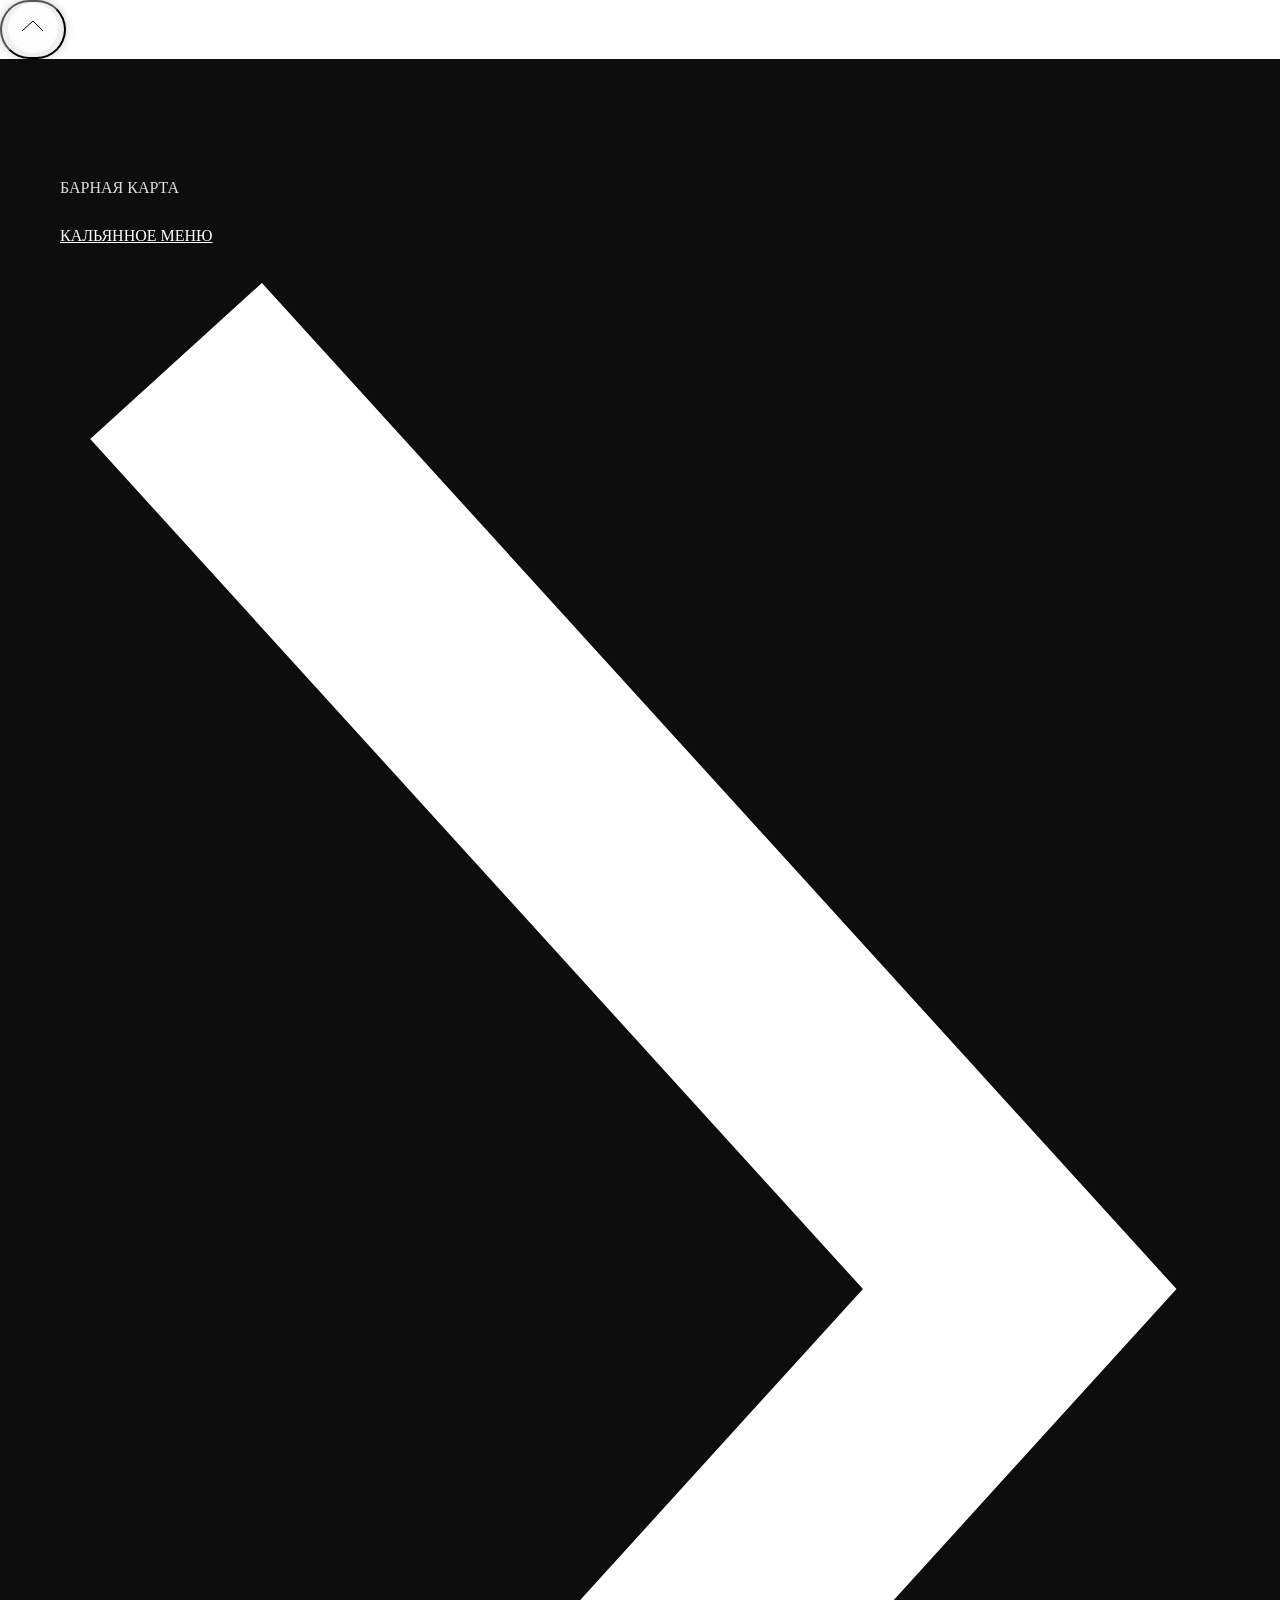
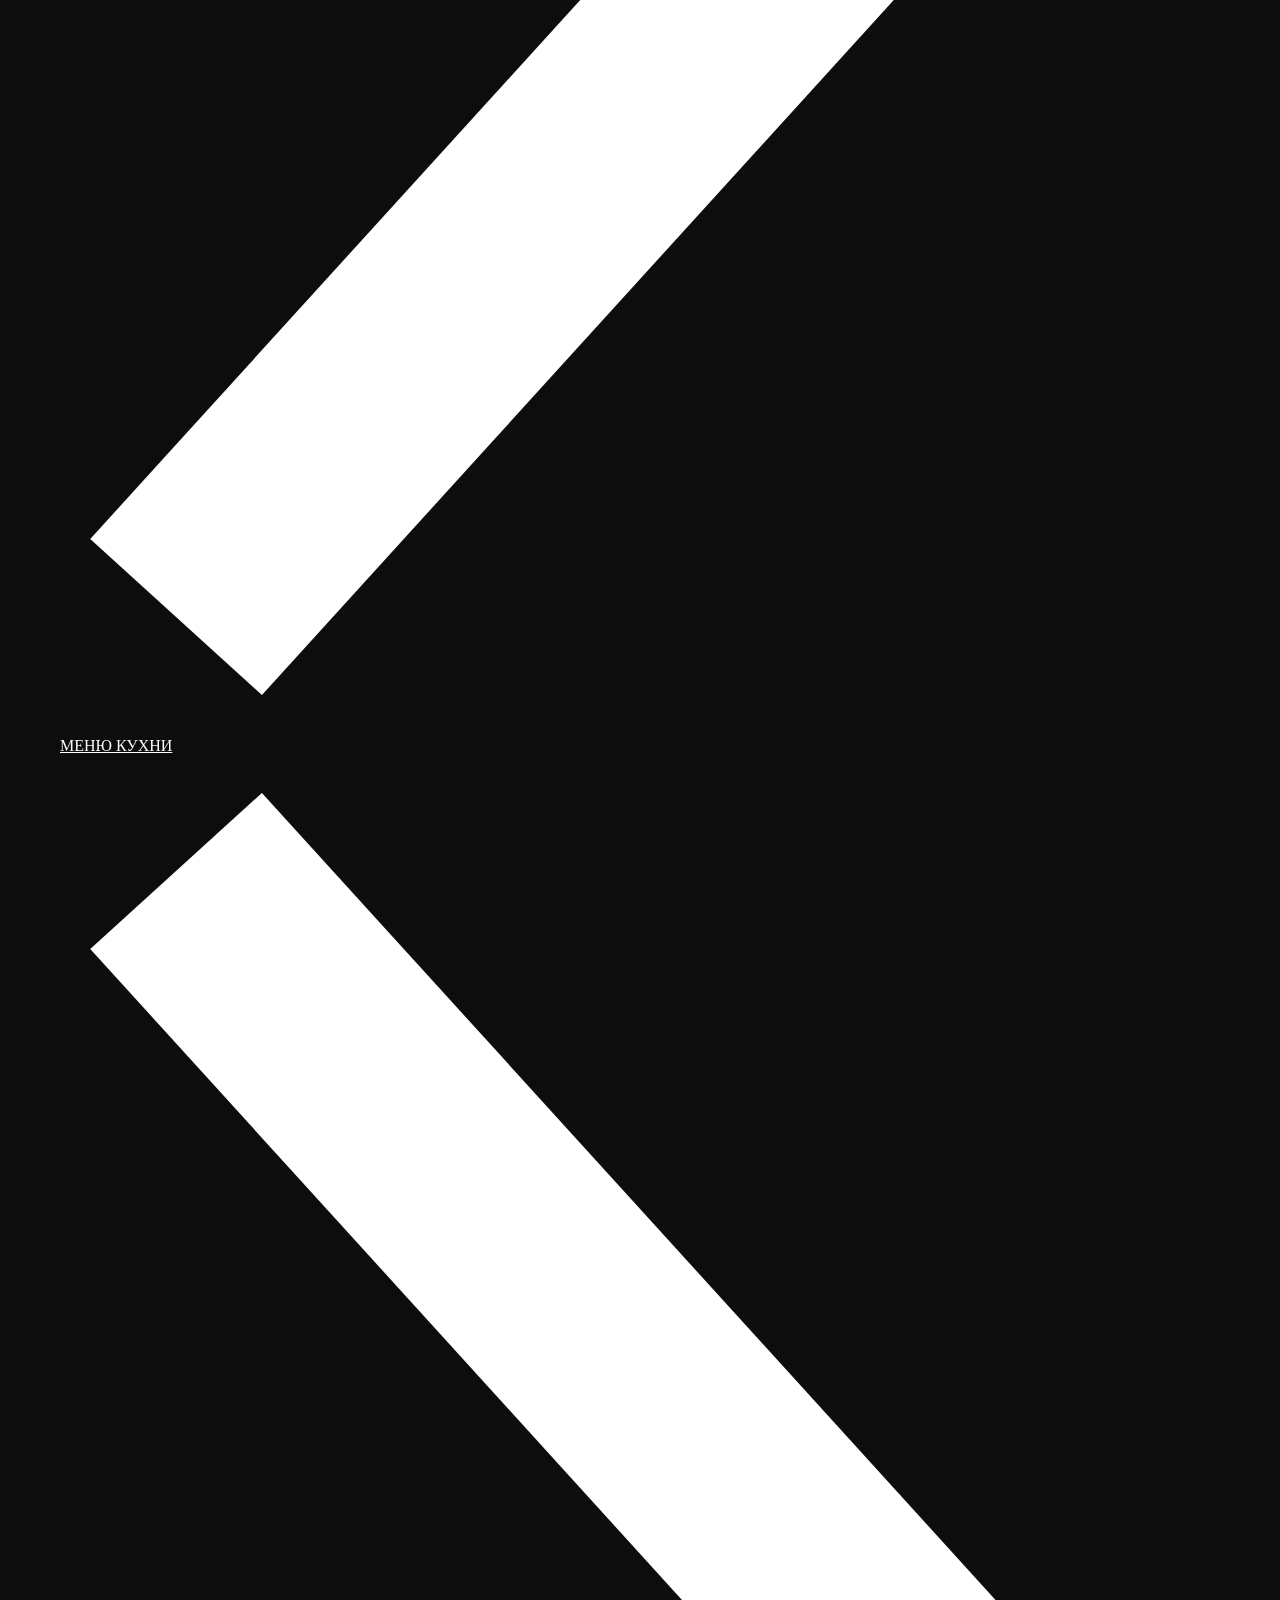
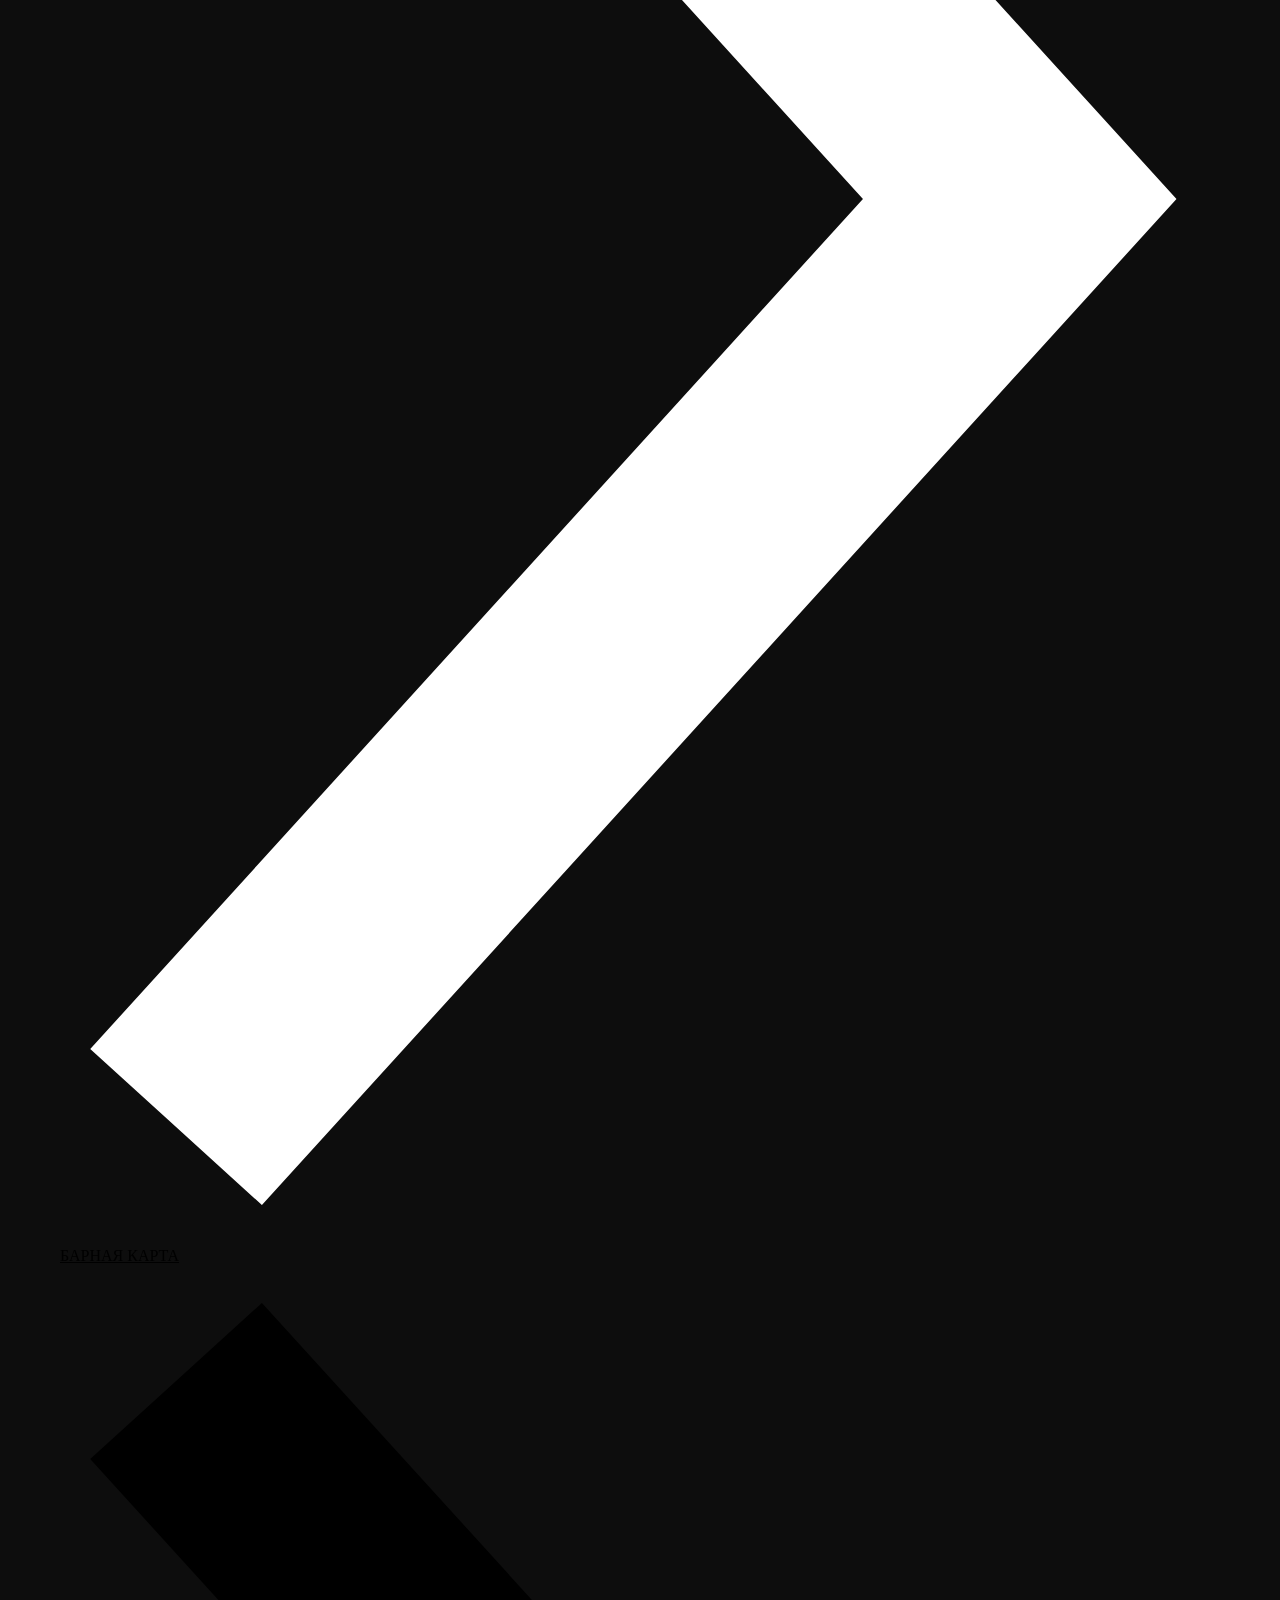
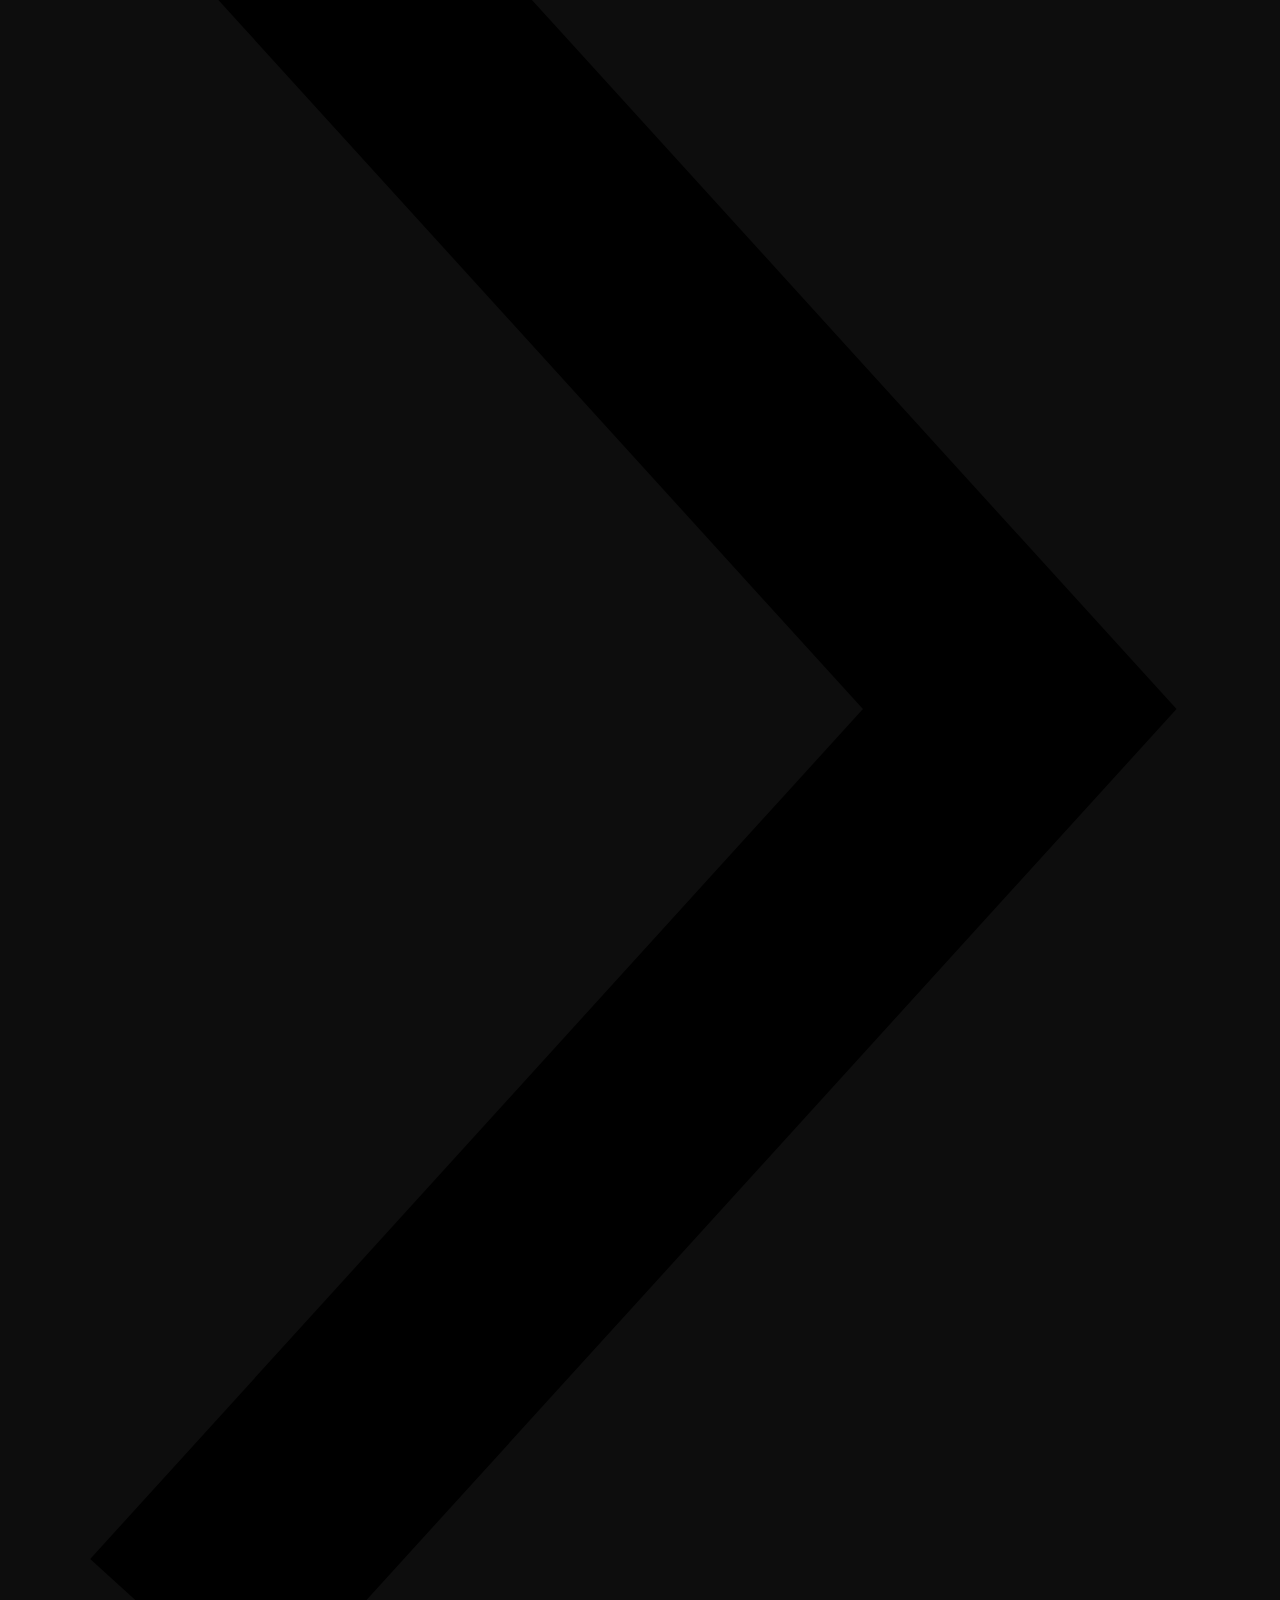
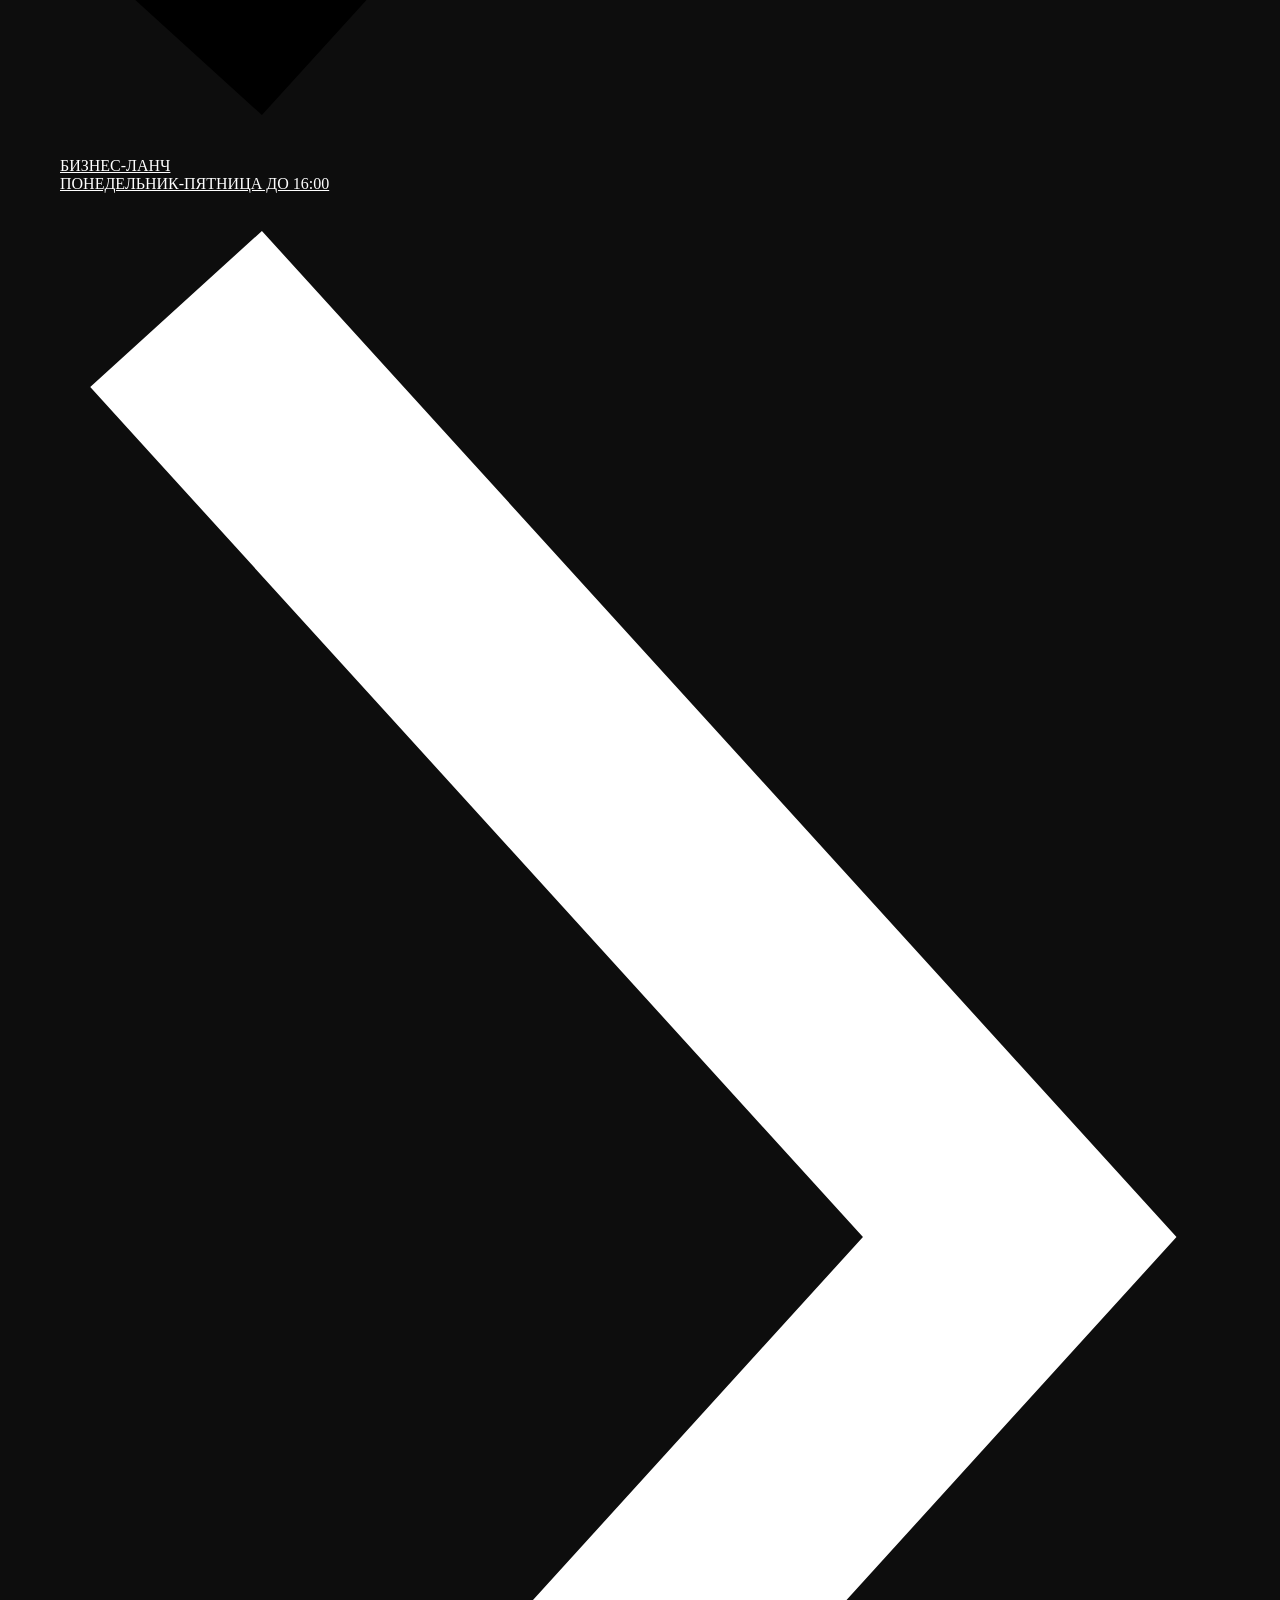
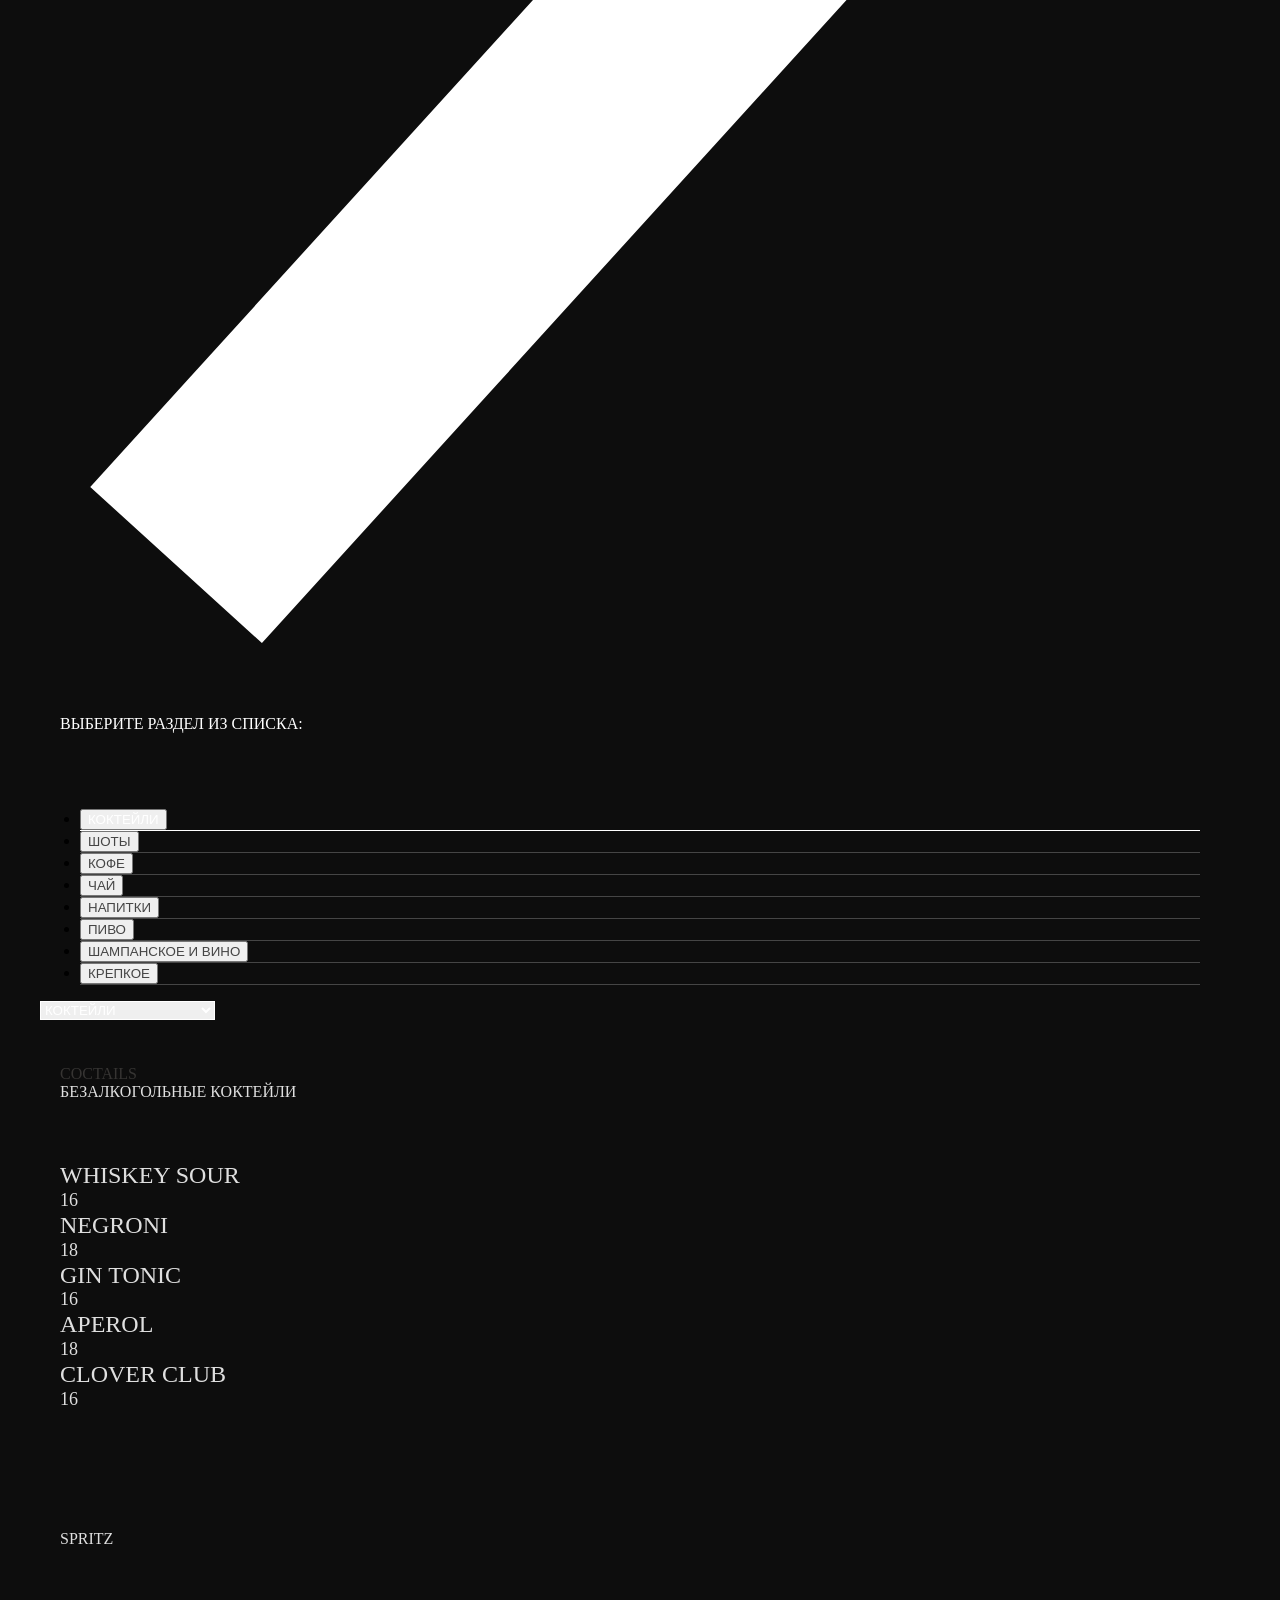
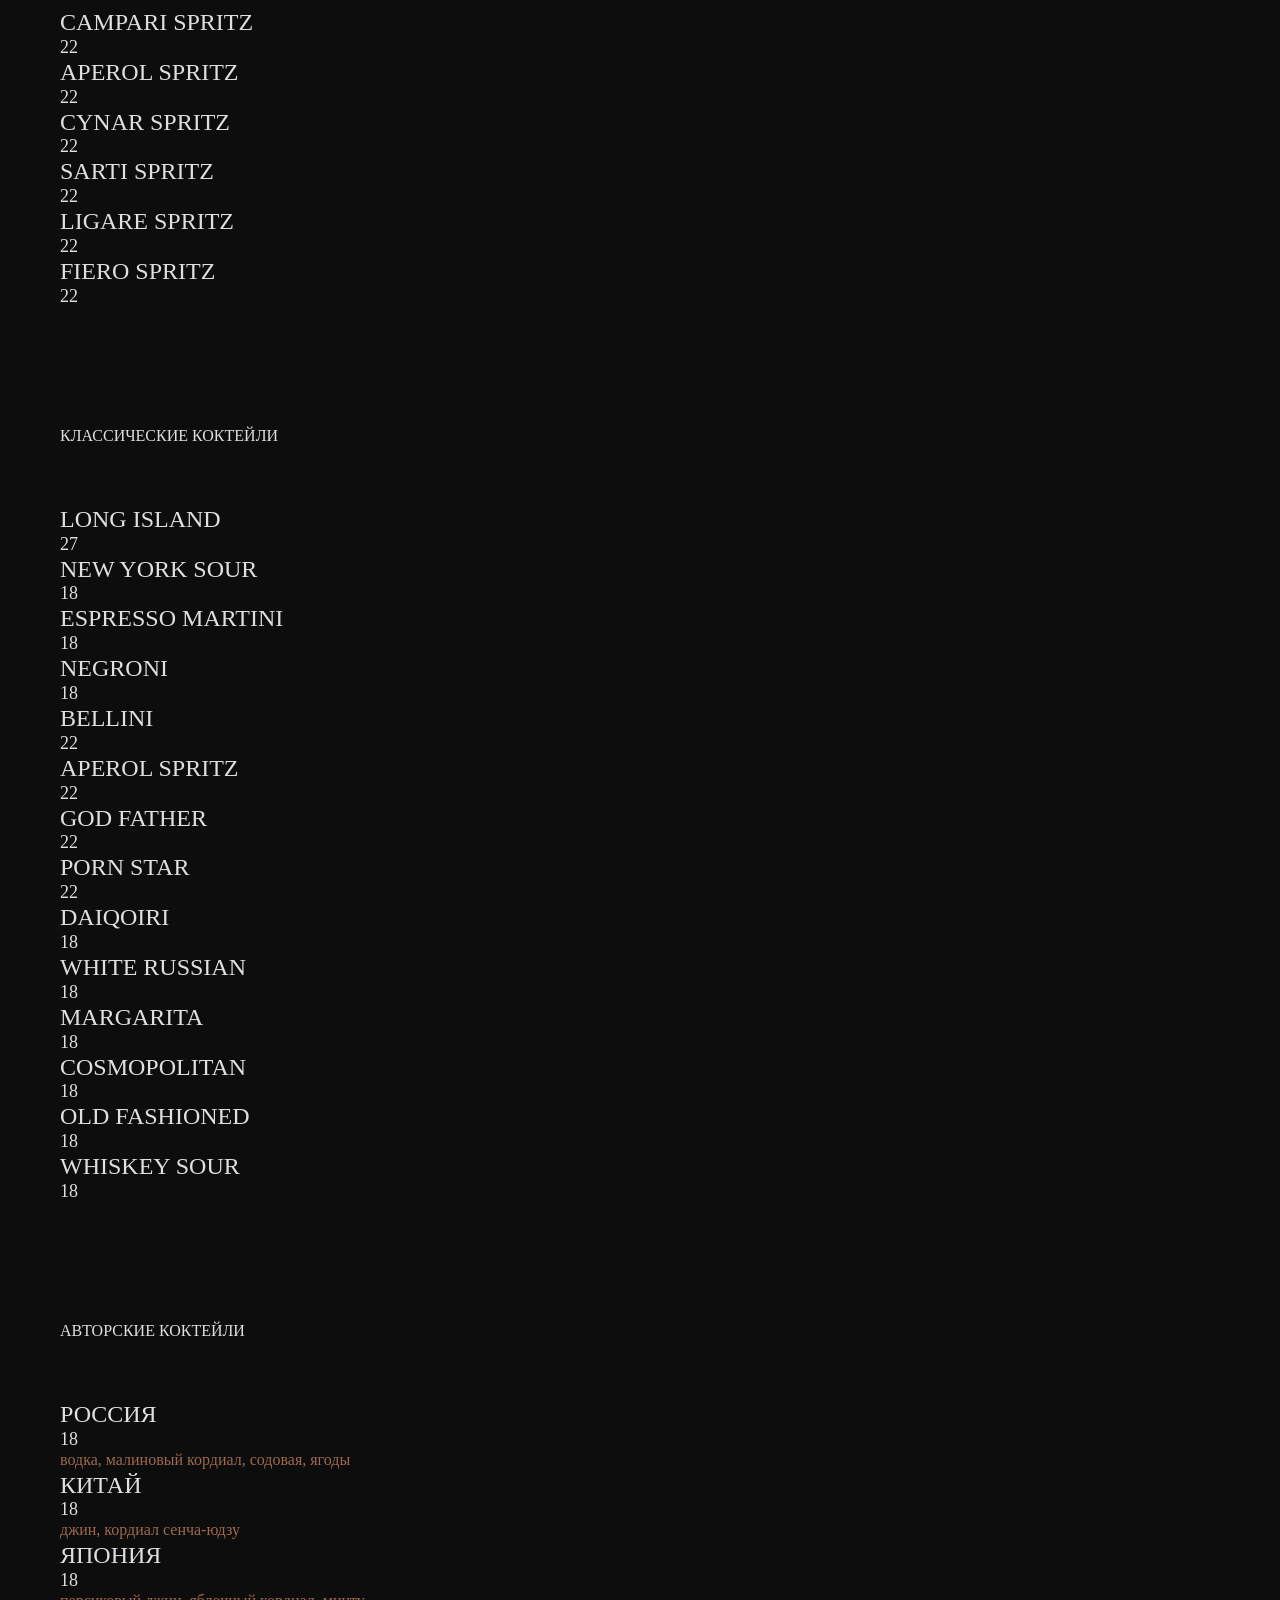
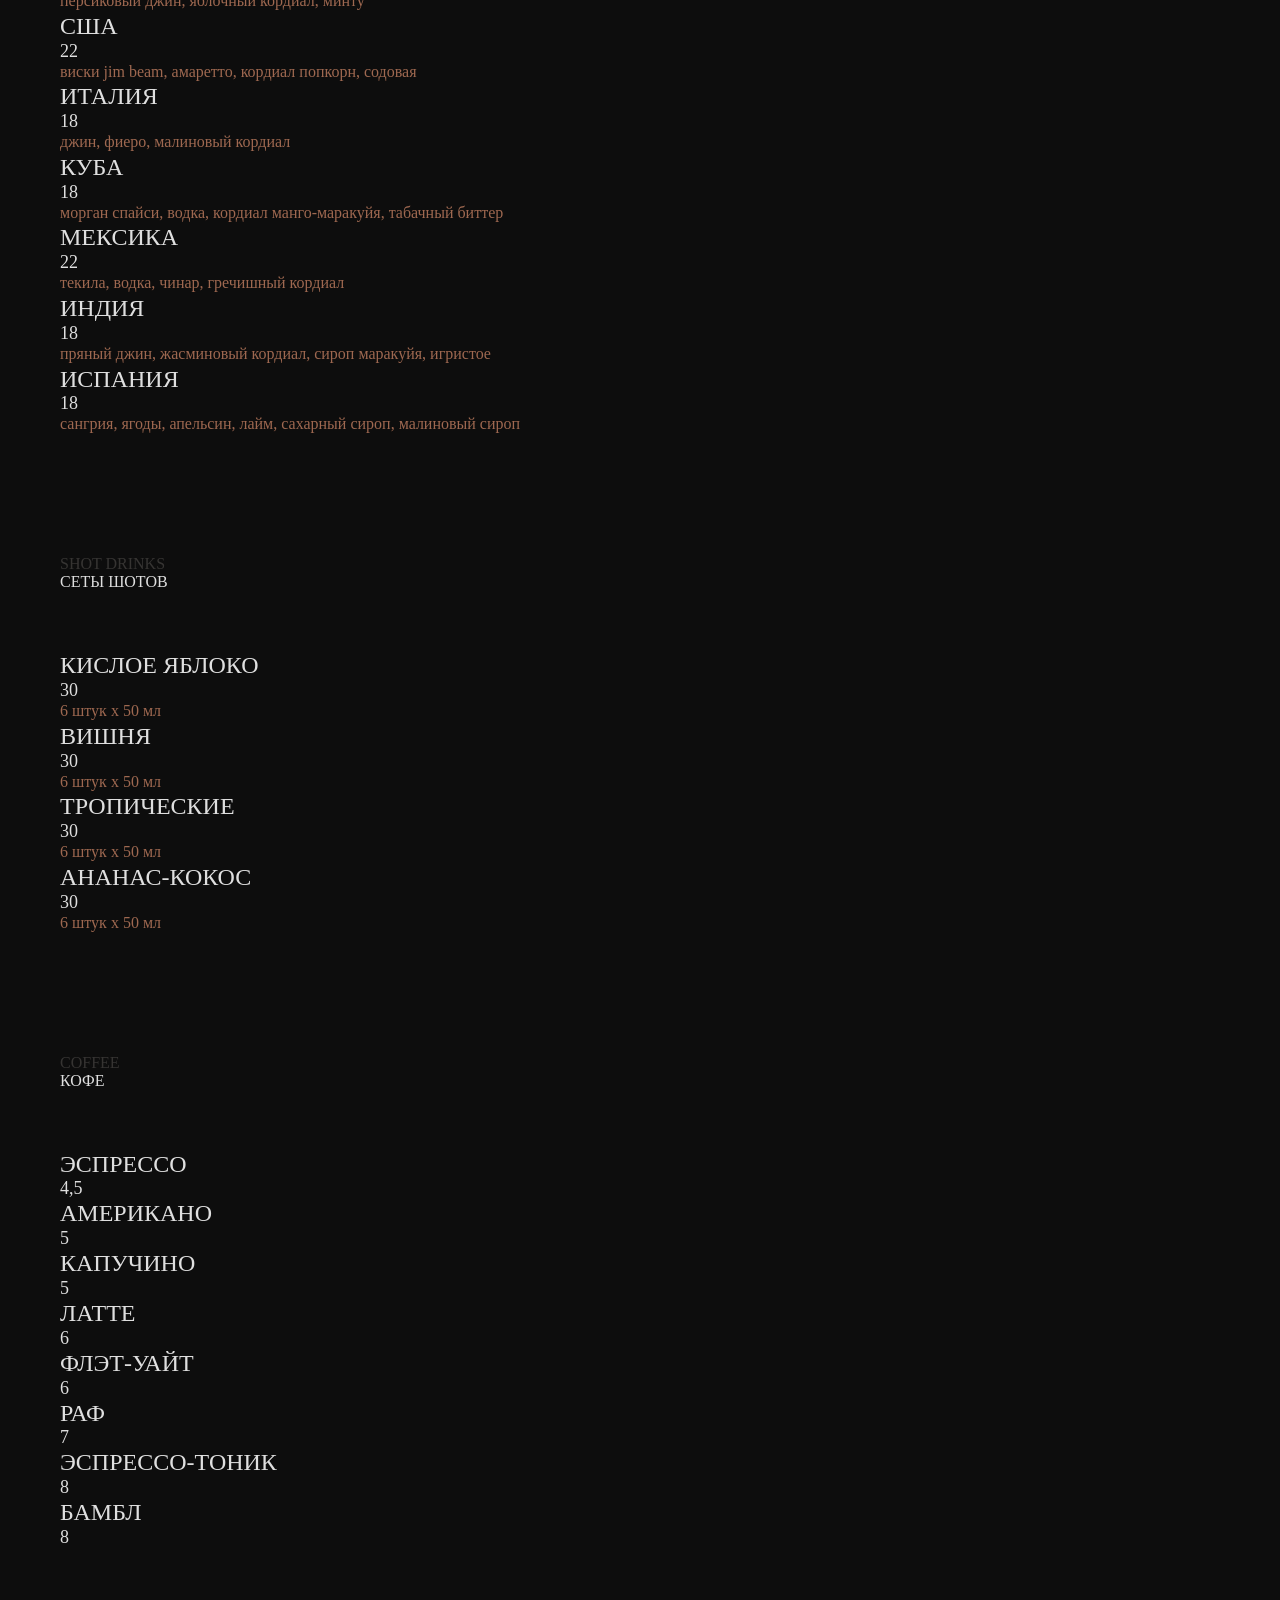
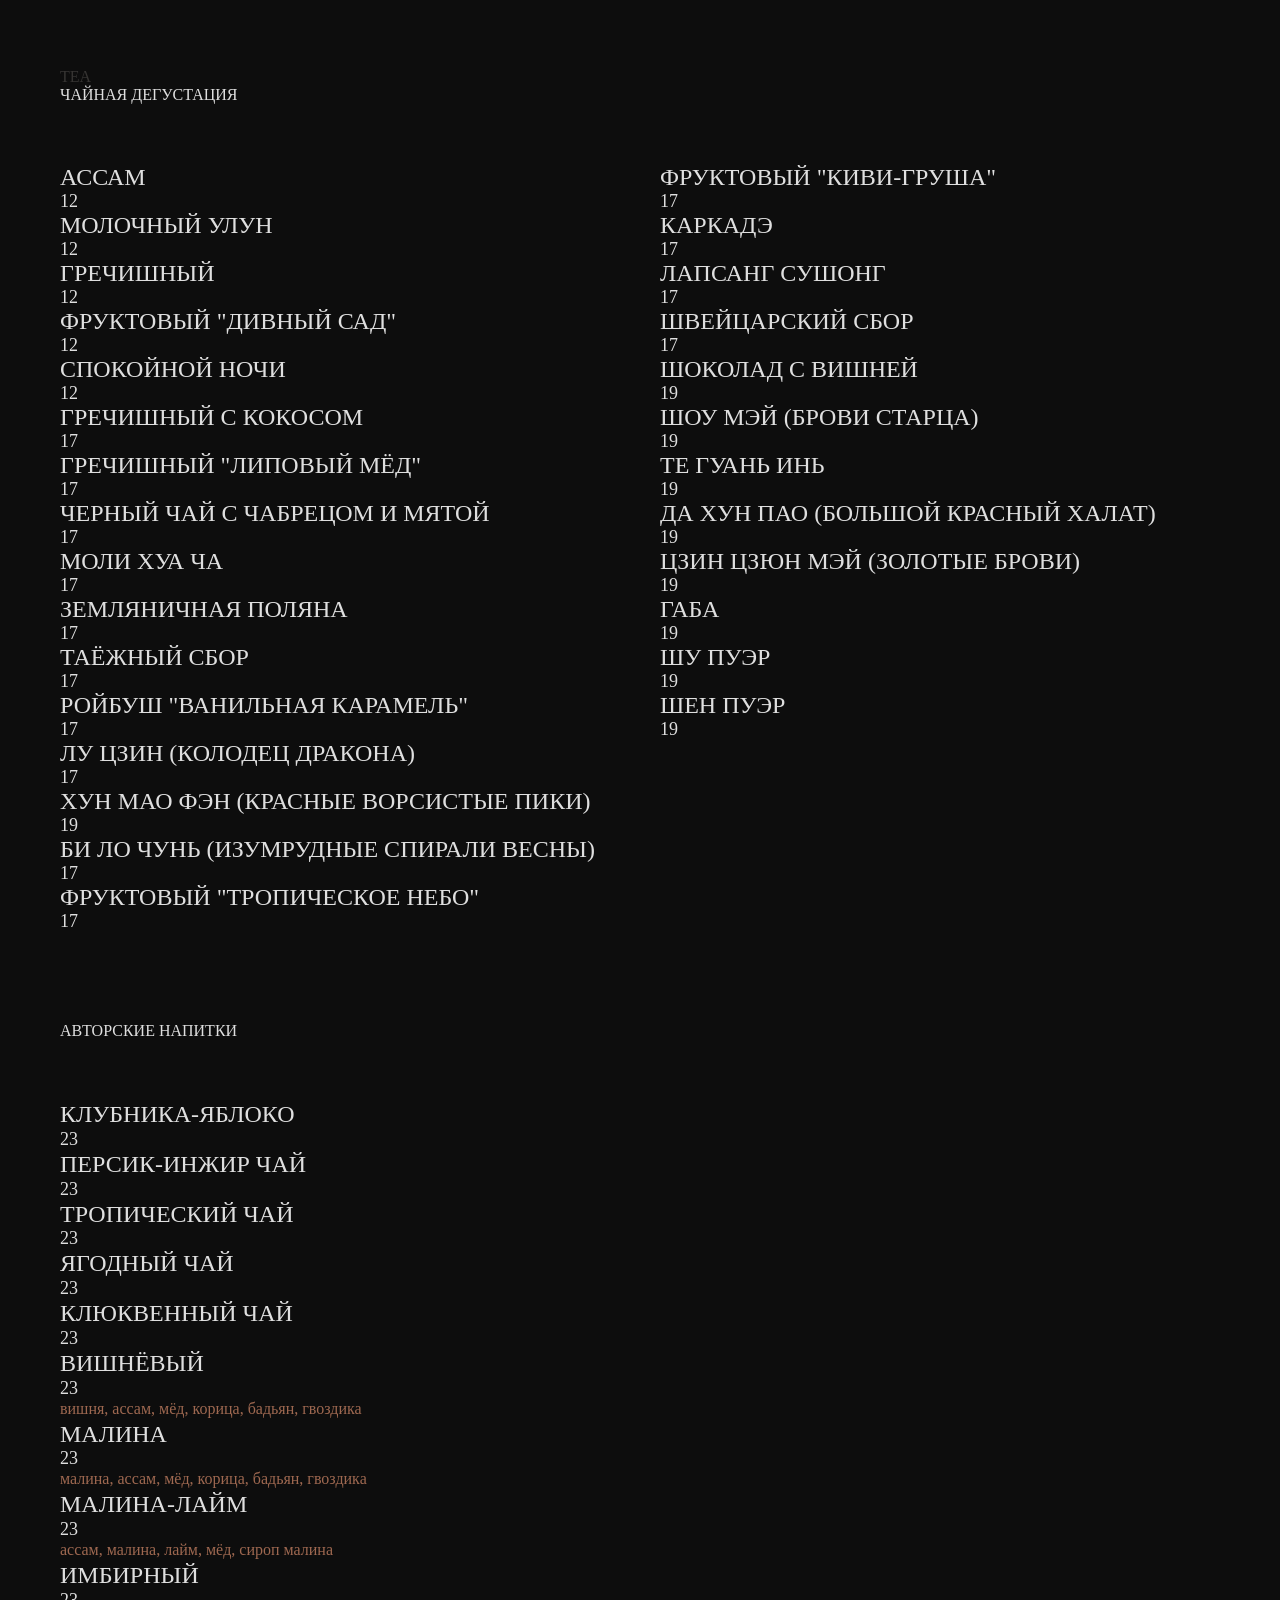
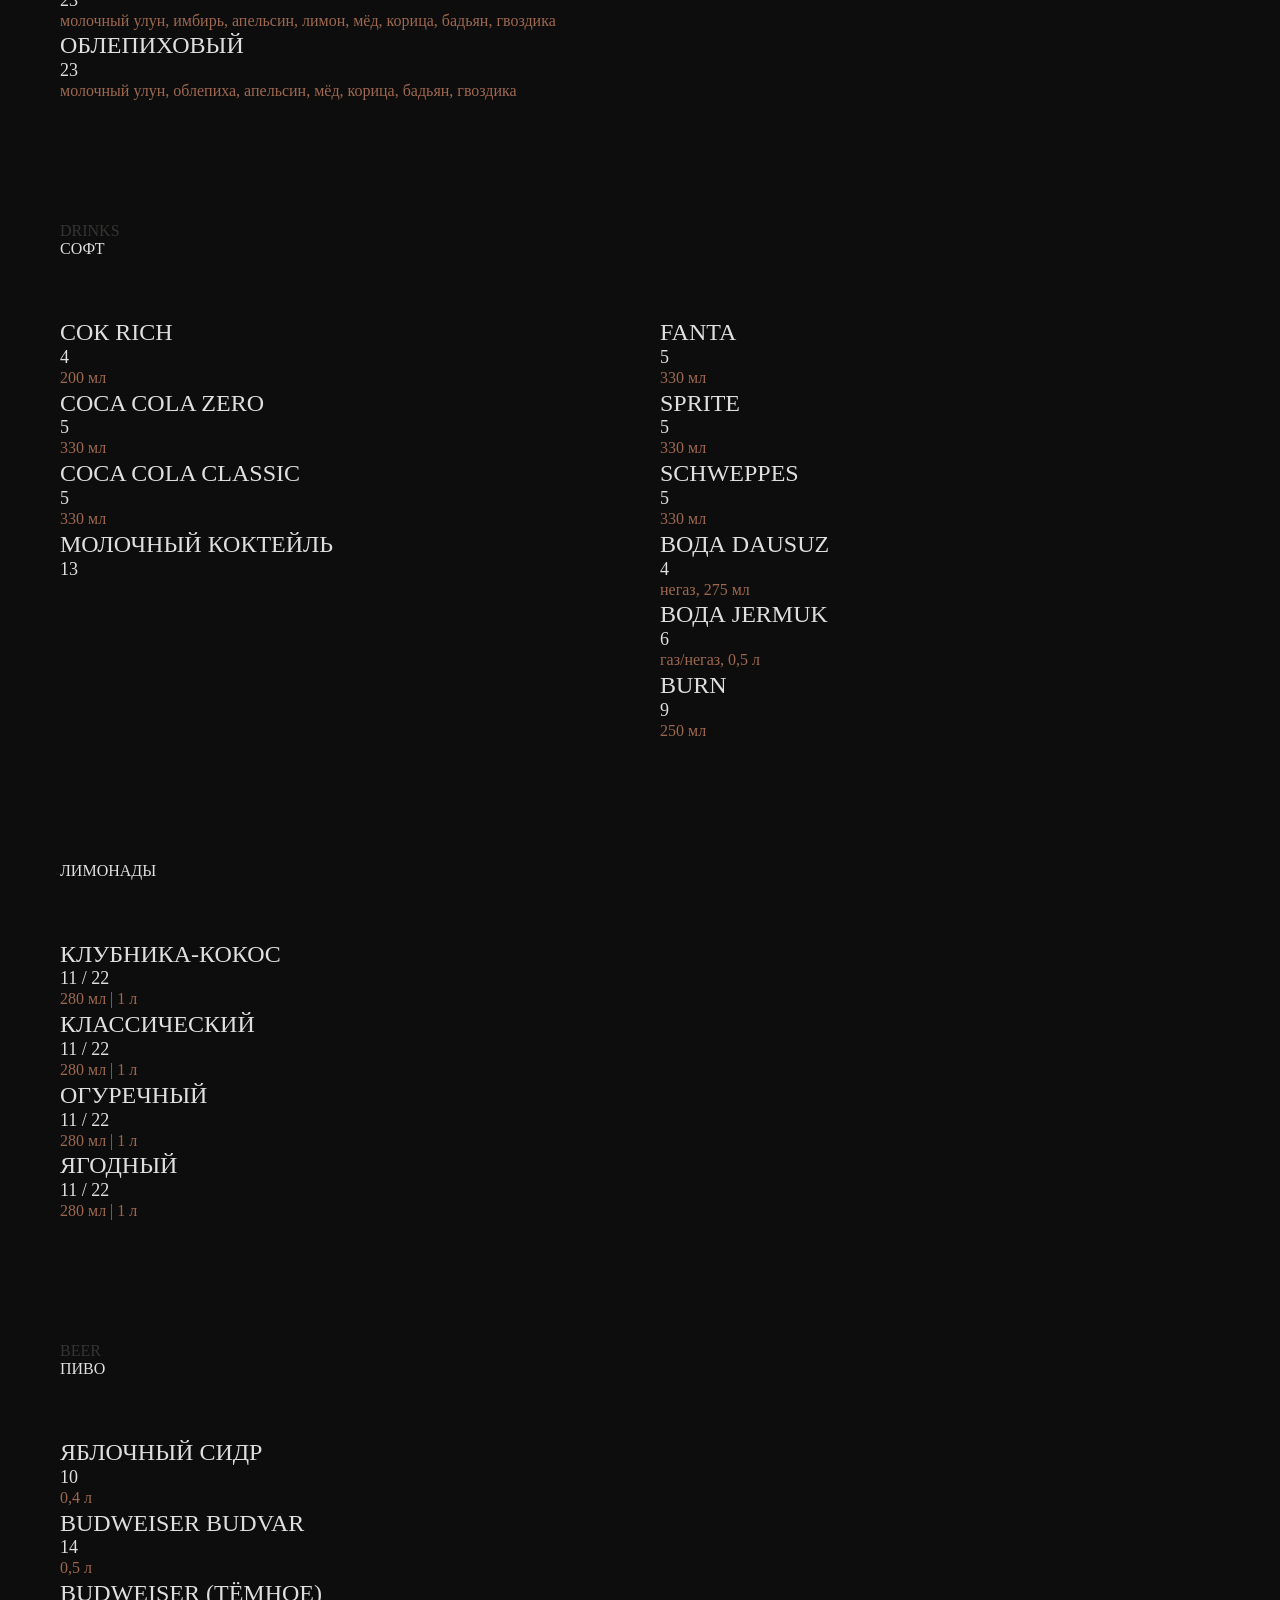
==== commit 3ff1e146: "fix" ====
--- a/m-premium/bar.html
+++ b/m-premium/bar.html
@@ -1,348 +1,150 @@
-<!DOCTYPE html>
-<html lang="ru">
-<head>
-<meta charset="utf-8">
-<meta name="viewport" content="width=device-width, initial-scale=1.0">
-<title>БАР — Барная карта</title>
-<link rel="stylesheet" href="style.css">
-</head>
-<body>
-
-<a class="logo-fixed" href="index.html">
-  <img src="https://static.tildacdn.com/tild3233-3136-4334-b830-346330613430/1000009714.png" alt="Логотип">
-</a>
-
-<button class="wishlist-btn" id="wishlistBtn">
-  <svg viewBox="0 0 41 35" xmlns="http://www.w3.org/2000/svg">
-    <path d="M39.9516 11.9535C39.9516 22.5416 20.4993 33.8088 20.4993 33.8088C20.4993 33.8088 1.04688 22.5416 1.04688 11.9535C1.04688 -2.42254 20.4993 -2.2284 20.4993 10.4239C20.4993 -2.2284 39.9516 -2.03914 39.9516 11.9535Z"/>
-  </svg>
-</button>
-
-<div class="page-header">
-  <h1 class="page-title">Барная карта</h1>
-</div>
-
-<nav class="nav-desktop">
-  <ul>
-    <li><a href="hookah-menu.html">Кальянное меню</a></li>
-    <li><a href="kitchen-menu.html">Меню кухни</a></li>
-    <li><a href="bar.html" class="active">Барная карта</a></li>
-    <li><a href="business-lunch.html">Бизнес-ланч</a></li>
-  </ul>
-</nav>
-
-<nav class="nav-mobile">
-  <a href="hookah-menu.html">
-    <span class="btn-text">Кальянное меню</span>
-    <svg viewBox="0 0 10 18"><path d="M1 1L8.27 9L1 17" stroke-linecap="round"/></svg>
-  </a>
-  <a href="kitchen-menu.html">
-    <span class="btn-text">Меню кухни</span>
-    <svg viewBox="0 0 10 18"><path d="M1 1L8.27 9L1 17" stroke-linecap="round"/></svg>
-  </a>
-  <a href="bar.html" class="active">
-    <span class="btn-text">Барная карта</span>
-    <svg viewBox="0 0 10 18"><path d="M1 1L8.27 9L1 17" stroke-linecap="round"/></svg>
-  </a>
-  <a href="business-lunch.html">
-    <span class="btn-text">
-      Бизнес-ланч
-      <div class="btn-descr">Понедельник–Пятница до 16:00</div>
-    </span>
-    <svg viewBox="0 0 10 18"><path d="M1 1L8.27 9L1 17" stroke-linecap="round"/></svg>
-  </a>
-</nav>
-
-<div class="divider"><div class="divider-inner"></div></div>
-<div class="spacer"></div>
-
-<!-- DESKTOP TABS -->
-<div class="tabs-wrap">
-  <ul class="tabs-list" id="tabsList"></ul>
-</div>
-
-<!-- MOBILE SELECT -->
-<div class="tabs-select-wrap">
-  <select class="tabs-select" id="tabsSelect" onchange="switchTab(this.value)"></select>
-</div>
-
-<div id="tabContent"></div>
-
-<div style="height:80px;"></div>
-
-<button class="scroll-top" id="scrollTopBtn" onclick="window.scrollTo({top:0,behavior:'smooth'})">
-  <svg viewBox="0 0 50 50"><path d="M14 28L25 18l11 10"/></svg>
-</button>
-
-<script>
-const tabs = [
-  { id: 'cocktails', label: 'Коктейли', watermark: 'Coctails', sections: [
-    { title: 'Безалкогольные коктейли', items: [
-      {name:'Whiskey Sour', price:'16'}, {name:'Negroni', price:'18'}, {name:'Gin Tonic', price:'16'},
-      {name:'Aperol', price:'18'}, {name:'Clover Club', price:'16'},
-    ]},
-    { title: 'Spritz', items: [
-      {name:'Campari Spritz', price:'22'}, {name:'Aperol Spritz', price:'22'}, {name:'Cynar Spritz', price:'22'},
-      {name:'Sarti Spritz', price:'22'}, {name:'Ligare Spritz', price:'22'}, {name:'Fiero Spritz', price:'22'},
-    ]},
-    { title: 'Классические коктейли', items: [
-      {name:'Long Island', price:'27'}, {name:'New York Sour', price:'18'}, {name:'Espresso Martini', price:'18'},
-      {name:'Negroni', price:'18'}, {name:'Bellini', price:'22'}, {name:'Aperol Spritz', price:'22'},
-      {name:'God Father', price:'22'}, {name:'Porn Star', price:'22'}, {name:'Daiquiri', price:'18'},
-      {name:'White Russian', price:'18'}, {name:'Margarita', price:'18'}, {name:'Cosmopolitan', price:'18'},
-      {name:'Old Fashioned', price:'18'}, {name:'Whiskey Sour', price:'18'},
-    ]},
-    { title: 'Авторские коктейли', items: [
-      {name:'Россия', price:'18', descr:'водка, малиновый кордиал, содовая, ягоды'},
-      {name:'Китай', price:'18', descr:'джин, кордиал сенча-юдзу'},
-      {name:'Япония', price:'18', descr:'персиковый джин, яблочный кордиал, минту'},
-      {name:'США', price:'22', descr:'виски jim beam, амаретто, кордиал попкорн, содовая'},
-      {name:'Италия', price:'18', descr:'джин, фиеро, малиновый кордиал'},
-      {name:'Куба', price:'18', descr:'морган спайси, водка, кордиал манго-маракуйя, табачный биттер'},
-      {name:'Мексика', price:'22', descr:'текила, водка, чинар, гречишный кордиал'},
-      {name:'Индия', price:'18', descr:'пряный джин, жасминовый кордиал, сироп маракуйя, игристое'},
-      {name:'Испания', price:'18', descr:'сангрия, ягоды, апельсин, лайм, сахарный сироп, малиновый сироп'},
-    ]},
-  ]},
-  { id: 'shots', label: 'Шоты', watermark: 'Shot drinks', sections: [
-    { title: 'Сеты шотов', items: [
-      {name:'Кислое яблоко', price:'30', descr:'6 штук х 50 мл'},
-      {name:'Вишня', price:'30', descr:'6 штук х 50 мл'},
-      {name:'Тропические', price:'30', descr:'6 штук х 50 мл'},
-      {name:'Ананас-кокос', price:'30', descr:'6 штук х 50 мл'},
-    ]},
-  ]},
-  { id: 'coffee', label: 'Кофе', watermark: 'Coffee', sections: [
-    { title: 'Кофе', items: [
-      {name:'Эспрессо', price:'4,5'}, {name:'Американо', price:'5'}, {name:'Капучино', price:'5'},
-      {name:'Латте', price:'6'}, {name:'Флэт-уайт', price:'6'}, {name:'Раф', price:'7'},
-      {name:'Эспрессо-тоник', price:'8'}, {name:'Бамбл', price:'8'},
-    ]},
-  ]},
-  { id: 'tea', label: 'Чай', watermark: 'Tea', sections: [
-    { title: 'Чайная дегустация', items: [
-      {name:'Ассам', price:'12'}, {name:'Молочный улун', price:'12'}, {name:'Гречишный', price:'12'},
-      {name:'Фруктовый "Дивный сад"', price:'12'}, {name:'Спокойной ночи', price:'12'},
-      {name:'Гречишный с кокосом', price:'17'}, {name:'Гречишный "Липовый мёд"', price:'17'},
-      {name:'Чёрный чай с чабрецом и мятой', price:'17'}, {name:'Моли Хуа Ча', price:'17'},
-      {name:'Земляничная поляна', price:'17'}, {name:'Таёжный сбор', price:'17'},
-      {name:'Ройбуш "Ванильная карамель"', price:'17'}, {name:'Лу Цзин', price:'17'},
-      {name:'Хун Мао Фэн', price:'19'}, {name:'Би Ло Чунь', price:'17'},
-      {name:'Фруктовый "Тропическое небо"', price:'17'}, {name:'Фруктовый "Киви-груша"', price:'17'},
-      {name:'Каркадэ', price:'17'}, {name:'Лапсанг Сушонг', price:'17'},
-      {name:'Швейцарский сбор', price:'17'}, {name:'Шоколад с вишней', price:'19'},
-      {name:'Шоу Мэй', price:'19'}, {name:'Те Гуань Инь', price:'19'},
-      {name:'Да Хун Пао', price:'19'}, {name:'Цзин Цзюн Мэй', price:'19'},
-      {name:'Габа', price:'19'}, {name:'Шу Пуэр', price:'19'}, {name:'Шен Пуэр', price:'19'},
-    ]},
-    { title: 'Авторские напитки', items: [
-      {name:'Клубника-яблоко', price:'23'}, {name:'Персик-инжир чай', price:'23'},
-      {name:'Тропический чай', price:'23'}, {name:'Ягодный чай', price:'23'},
-      {name:'Клюквенный чай', price:'23'}, {name:'Вишнёвый', price:'23', descr:'вишня, ассам, мёд, корица, бадьян, гвоздика'},
-      {name:'Малина', price:'23', descr:'малина, ассам, мёд, корица, бадьян, гвоздика'},
-      {name:'Малина-лайм', price:'23', descr:'ассам, малина, лайм, мёд, сироп малина'},
-      {name:'Имбирный', price:'23', descr:'молочный улун, имбирь, апельсин, лимон, мёд, корица, бадьян, гвоздика'},
-      {name:'Облепиховый', price:'23', descr:'молочный улун, облепиха, апельсин, мёд, корица, бадьян, гвоздика'},
-    ]},
-  ]},
-  { id: 'drinks', label: 'Напитки', watermark: 'Drinks', sections: [
-    { title: 'Софт', items: [
-      {name:'Сок Rich', price:'4', descr:'200 мл'}, {name:'Coca Cola Zero', price:'5', descr:'330 мл'},
-      {name:'Coca Cola Classic', price:'5', descr:'330 мл'}, {name:'Молочный коктейль', price:'13'},
-      {name:'Fanta', price:'5', descr:'330 мл'}, {name:'Sprite', price:'5', descr:'330 мл'},
-      {name:'Schweppes', price:'5', descr:'330 мл'}, {name:'Вода Dausuz', price:'4', descr:'негаз, 275 мл'},
-      {name:'Вода Jermuk', price:'6', descr:'газ/негаз, 0,5 л'}, {name:'Burn', price:'9', descr:'250 мл'},
-    ]},
-    { title: 'Лимонады', items: [
-      {name:'Клубника-кокос', price:'11 / 22', descr:'280 мл | 1 л'},
-      {name:'Классический', price:'11 / 22', descr:'280 мл | 1 л'},
-      {name:'Огуречный', price:'11 / 22', descr:'280 мл | 1 л'},
-      {name:'Ягодный', price:'11 / 22', descr:'280 мл | 1 л'},
-    ]},
-  ]},
-  { id: 'beer', label: 'Пиво', watermark: 'Beer', sections: [
-    { title: 'Пиво', items: [
-      {name:'Яблочный сидр', price:'10', descr:'0,4 л'},
-      {name:'Budweiser Budvar', price:'14', descr:'0,5 л'},
-      {name:'Budweiser (тёмное)', price:'14', descr:'0,5 л'},
-      {name:'Blanс (безалкогольное)', price:'10'},
-      {name:'Kronenbourg 1664 Blanс', price:'11'},
-      {name:'Corona Extra', price:'13'},
-    ]},
-  ]},
-  { id: 'wine', label: 'Шампанское и вино', watermark: 'Champagne & Wine', sections: [
-    { title: 'Moet & Chandon', items: [
-      {name:'Moet & Chandon BRUT Imperial', price:'400', descr:'0,75 л — Шампанское с насыщенным фруктовым вкусом, нотами персиков, яблок и цитрусов. NEW'},
-    ]},
-    { title: 'Безалкогольное шампанское и вино', items: [
-      {name:'Codorniu Zero', price:'15', descr:'п/сл. Испания 125 мл'},
-      {name:'Pierre Zero Chardonnay/Merlot/Rose', price:'15', descr:'п/сл. Франция 125 мл'},
-    ]},
-    { title: 'Красное вино', items: [
-      {name:'Sandstone Shiraz', price:'18', descr:'П/сух., Португалия, 150 мл'},
-      {name:'Wanderer Zinfandel', price:'18', descr:'Сух., США, 150 мл'},
-      {name:'Sauv\'terre merlot', price:'18', descr:'Сух., Франция, 150 мл'},
-      {name:'Salina Bobal', price:'15', descr:'150 мл'},
-      {name:'Chianti Governo Tascana', price:'18', descr:'150 мл'},
-      {name:'Appasimento Puglia', price:'15', descr:'сух. Италия 150 мл'},
-    ]},
-    { title: 'Белое вино', items: [
-      {name:'J. Meyer Gewurztraminer', price:'18', descr:'П/сух., Германия, 150 мл'},
-      {name:'Most Wanted', price:'18', descr:'П/сух., ЮАР, 150 мл'},
-      {name:'Chilano Chardonnay', price:'18', descr:'Сух., Чили, 150 мл'},
-      {name:'Chateau De Maligny', price:'23', descr:'150 мл'},
-    ]},
-    { title: 'Розовое вино', items: [
-      {name:'Balance rose classic', price:'18', descr:'П/сух., ЮАР, 150 мл'},
-      {name:'Vihna da Valentina', price:'18', descr:'Сух., Португалия, 150 мл'},
-      {name:'Feral Roots White Zinfandel', price:'18', descr:'150 мл'},
-    ]},
-    { title: 'Игристое', items: [
-      {name:'Bea Vita Prosecco brut DOC', price:'15', descr:'150 мл'},
-      {name:'Prosecco', price:'15', descr:'сух. Италия 150 мл'},
-      {name:'Codorniu Zero (free alcohol)', price:'15', descr:'сух. Испания 150 мл'},
-    ]},
-  ]},
-  { id: 'strong', label: 'Крепкое', watermark: 'Strong', sections: [
-    { title: 'Виски', items: [
-      {name:'Macallan 12 y.o', price:'28 / 405', descr:'40 мл / 0,7 л'},
-      {name:'Jameson IPA', price:'16 / 216', descr:'40 мл / 0,7 л'},
-      {name:'Talisker 10 Y.O.', price:'25 / 360', descr:'40 мл / 0,7 л'},
-      {name:'Ballantine\'s', price:'13 / 260', descr:'40 мл / 1 л'},
-      {name:'Four Rouses', price:'12 / 200', descr:'40 мл / 1 л'},
-      {name:'Chivas Regal 18 y.o', price:'27 / 390', descr:'40 мл / 0,7 л'},
-      {name:'Makers Mark', price:'19 / 380', descr:'40 мл / 1 л'},
-      {name:'Jameson 3 y.o.', price:'14 / 260', descr:'40 мл / 1 л'},
-      {name:'Jim Beam', price:'12 / 180', descr:'40 мл / 1 л'},
-      {name:'Tullamore D.E.W.', price:'13', descr:'40 мл'},
-      {name:'Tullamore D.E.W. X.O.', price:'13', descr:'40 мл'},
-      {name:'Chivas Regal 15 y.o.', price:'22 / 320', descr:'40 мл / 0,7 л'},
-      {name:'Chivas Regal 12 y.o.', price:'17 / 340', descr:'40 мл / 1 л'},
-      {name:'Jack Daniel\'s', price:'14 / 280', descr:'40 мл / 1 л'},
-      {name:'Monkey Shoulder', price:'19 / 275', descr:'40 мл / 0,7 л'},
-      {name:'Admiral Husso', price:'11', descr:'40 мл'},
-      {name:'Teeling', price:'15 / 215', descr:'40 мл / 0,7 л'},
-    ]},
-    { title: 'Портвейн', items: [
-      {name:'Graham\'s Towny Port 10 Y.O.', price:'17', descr:'50 мл'},
-      {name:'Quevedo Ruby Port', price:'12', descr:'50 мл'},
-      {name:'Graham\'s Ruby Port', price:'12', descr:'50 мл'},
-    ]},
-    { title: 'Ром', items: [
-      {name:'Dictador 12 y.o', price:'19 / 275', descr:'40 мл / 0,7 л'},
-      {name:'Bumbu XO', price:'19 / 275', descr:'40 мл / 0,7 л'},
-      {name:'Bacardi Carta Negra', price:'13 / 240', descr:'40 мл / 1 л'},
-      {name:'Bacardi Spiced', price:'13 / 175', descr:'40 мл / 0,7 л'},
-      {name:'Bacardi Carta Blanca', price:'13 / 240', descr:'40 мл / 1 л'},
-      {name:'Bumbu The Original', price:'17', descr:'40 мл'},
-      {name:'Captain Morgan Spiced Gold', price:'11 / 180', descr:'40 мл / 1 л'},
-    ]},
-    { title: 'Текила', items: [
-      {name:'Rooster Rojo Reposado', price:'15 / 215', descr:'40 мл / 0,7 л'},
-      {name:'Olmeca Silver', price:'13 / 188', descr:'40 мл / 0,7 л'},
-    ]},
-    { title: 'Джин', items: [
-      {name:'Hendrick\'s', price:'18 / 260', descr:'40 мл / 0,7 л'},
-      {name:'Bombay Sapphire', price:'14 / 280', descr:'40 мл / 1 л'},
-      {name:'Gordon\'s London Dry', price:'9', descr:'40 мл'},
-      {name:'Gordon\'s Passion Fruit', price:'10', descr:'40 мл'},
-    ]},
-    { title: 'Коньяк/Бренди', items: [
-      {name:'Courvoiser V.S.', price:'19 / 275', descr:'40 мл / 0,7 л'},
-    ]},
-    { title: 'Sambuca', items: [
-      {name:'Sambuca', price:'10', descr:'40 мл'},
-    ]},
-    { title: 'Ликёры', items: [
-      {name:'Jeam Beam Honey', price:'11 / 160', descr:'40 мл / 0,7 л'},
-      {name:'Jeam Beam Apple', price:'11 / 160', descr:'40 мл / 0,7 л'},
-      {name:'Jeam Beam Peach', price:'11 / 160', descr:'40 мл / 0,7 л'},
-      {name:'Jeam Beam Cherry', price:'11 / 160', descr:'40 мл / 0,7 л'},
-      {name:'Fireball', price:'10 / 200', descr:'40 мл / 1 л'},
-      {name:'Southern Comfort Original', price:'10 / 145', descr:'40 мл / 0,7 л'},
-      {name:'Becherovka', price:'11 / 220', descr:'40 мл / 0,7 л'},
-      {name:'Cynar', price:'12', descr:'40 мл'},
-      {name:'Jagermeister', price:'11 / 220', descr:'40 мл / 1 л'},
-      {name:'Jagermeister Orange', price:'14 / 280', descr:'40 мл / 1 л'},
-    ]},
-    { title: 'Водка', items: [
-      {name:'Finlandia', price:'9 / 180', descr:'40 мл / 1 л'},
-      {name:'Danzka', price:'8 / 140', descr:'40 мл / 1 л — Вкусы: apple, citrus, cranraz'},
-    ]},
-    { title: 'Абсент', items: [
-      {name:'Xenta Absenta', price:'14 / 200', descr:'40 мл / 0,7 л'},
-    ]},
-    { title: 'Вермуты', items: [
-      {name:'Martini Extra Dry', price:'12', descr:'50 мл'},
-      {name:'Martini Fiero', price:'12', descr:'50 мл'},
-      {name:'Martini Rosso', price:'12', descr:'50 мл'},
-    ]},
-  ]},
-];
-
-let currentTab = 'cocktails';
-
-function buildTabs() {
-  const list = document.getElementById('tabsList');
-  const sel = document.getElementById('tabsSelect');
-  tabs.forEach(t => {
-    const li = document.createElement('li');
-    li.className = 'tab-item' + (t.id===currentTab?' active':'');
-    li.innerHTML = `<button class="tab-btn" onclick="switchTab('${t.id}')">${t.label}</button>`;
-    list.appendChild(li);
-    const opt = document.createElement('option');
-    opt.value = t.id;
-    opt.textContent = t.label;
-    sel.appendChild(opt);
-  });
-}
-
-function switchTab(id) {
-  currentTab = id;
-  document.querySelectorAll('.tab-item').forEach(el => {
-    el.classList.toggle('active', el.querySelector('button').onclick.toString().includes(`'${id}'`));
-  });
-  document.getElementById('tabsSelect').value = id;
-  renderTab(id);
-}
-
-function renderTab(id) {
-  const tab = tabs.find(t=>t.id===id);
-  let html = `
-    <div class="section-watermark"><div class="section-watermark-text">${tab.watermark}</div></div>
-  `;
-  tab.sections.forEach(sec => {
-    html += `<div class="section-title"><h2>${sec.title}</h2></div>`;
-    html += `<div class="pricelist-wrap"><div class="pricelist-cols">`;
-    const half = Math.ceil(sec.items.length / 2);
-    const col1 = sec.items.slice(0, half);
-    const col2 = sec.items.slice(half);
-    html += `<div>` + col1.map(renderItem).join('') + `</div>`;
-    html += `<div>` + col2.map(renderItem).join('') + `</div>`;
-    html += `</div></div>`;
-  });
-  document.getElementById('tabContent').innerHTML = html;
-}
-
-function renderItem(item) {
-  return `
-    <div class="pricelist-item">
-      <div class="pricelist-row">
-        <div class="pricelist-name">${item.name}</div>
-        <div class="pricelist-price">${item.price}</div>
-      </div>
-      <div class="pricelist-line"></div>
-      ${item.descr ? `<div class="pricelist-descr">${item.descr}</div>` : ''}
-    </div>
-  `;
-}
-
-window.addEventListener('scroll', () => {
-  document.getElementById('scrollTopBtn').classList.toggle('visible', window.scrollY > 300);
-});
-
-buildTabs();
-renderTab(currentTab);
-</script>
-</body>
-</html>
+<!DOCTYPE html> <html lang="ru"> <head> <meta charset="utf-8" /> <meta http-equiv="Content-Type" content="text/html; charset=utf-8" /> <meta name="viewport" content="width=device-width, initial-scale=1.0" /> <!--metatextblock--> <title>БАР</title> <meta name="description" content="Меню с баром" /> <meta property="og:url" content="https://phcf.pro/m-premium/bar" /> <meta property="og:title" content="БАР" /> <meta property="og:description" content="Меню с баром" /> <meta property="og:type" content="website" /> <meta property="og:image" content="../static.tildacdn.com/tild6630-6236-4437-b139-663733393763/335555570_1414968315.jpg" /> <link rel="canonical" href="bar.html"> <!--/metatextblock--> <meta name="format-detection" content="telephone=no" /> <meta http-equiv="x-dns-prefetch-control" content="on"> <link rel="dns-prefetch" href="https://ws.tildacdn.com"> <link rel="dns-prefetch" href="https://static.tildacdn.com"> <link rel="shortcut icon" href="../static.tildacdn.com/tild6530-6264-4230-b031-613930366537/favicon.ico" type="image/x-icon" /> <link rel="apple-touch-icon" href="../static.tildacdn.com/tild6163-6439-4865-a232-656231646137/Group_1_1.png"> <link rel="apple-touch-icon" sizes="76x76" href="../static.tildacdn.com/tild6163-6439-4865-a232-656231646137/Group_1_1.png"> <link rel="apple-touch-icon" sizes="152x152" href="../static.tildacdn.com/tild6163-6439-4865-a232-656231646137/Group_1_1.png"> <link rel="apple-touch-startup-image" href="../static.tildacdn.com/tild6163-6439-4865-a232-656231646137/Group_1_1.png"> <meta name="msapplication-TileColor" content="#000000"> <meta name="msapplication-TileImage" content="../static.tildacdn.com/tild6361-3037-4933-a665-663538653162/Group_1.png"> <!-- Assets --> <script src="../neo.tildacdn.com/js/tilda-fallback-1.0.min.js" async charset="utf-8"></script> <link rel="stylesheet" href="../static.tildacdn.com/css/tilda-grid-3.0.min.css" type="text/css" media="all" onerror="this.loaderr='y';"/> <link rel="stylesheet" href="../static.tildacdn.com/ws/project6620415/tilda-blocks-page61962227.min.css?t=1775320722" type="text/css" media="all" onerror="this.loaderr='y';" /> <link rel="stylesheet" href="../static.tildacdn.com/css/tilda-popup-1.1.min.css" type="text/css" media="print" onload="this.media='all';" onerror="this.loaderr='y';" /> <noscript><link rel="stylesheet" href="../static.tildacdn.com/css/tilda-popup-1.1.min.css" type="text/css" media="all" /></noscript> <link rel="stylesheet" href="../static.tildacdn.com/css/tilda-slds-1.4.min.css" type="text/css" media="print" onload="this.media='all';" onerror="this.loaderr='y';" /> <noscript><link rel="stylesheet" href="../static.tildacdn.com/css/tilda-slds-1.4.min.css" type="text/css" media="all" /></noscript> <link rel="stylesheet" href="../static.tildacdn.com/css/tilda-catalog-1.1.min.css" type="text/css" media="print" onload="this.media='all';" onerror="this.loaderr='y';" /> <noscript><link rel="stylesheet" href="../static.tildacdn.com/css/tilda-catalog-1.1.min.css" type="text/css" media="all" /></noscript> <link rel="stylesheet" href="../static.tildacdn.com/css/tilda-forms-1.0.min.css" type="text/css" media="all" onerror="this.loaderr='y';" /> <link rel="stylesheet" href="../static.tildacdn.com/css/tilda-catalog-filters-1.0.min.css" type="text/css" media="all" onerror="this.loaderr='y';" /> <link rel="stylesheet" href="../static.tildacdn.com/css/tilda-wishlist-1.0.min.css" type="text/css" media="all" onerror="this.loaderr='y';" /> <link rel="stylesheet" href="../static.tildacdn.com/css/tilda-zoom-2.0.min.css" type="text/css" media="print" onload="this.media='all';" onerror="this.loaderr='y';" /> <noscript><link rel="stylesheet" href="../static.tildacdn.com/css/tilda-zoom-2.0.min.css" type="text/css" media="all" /></noscript> <script nomodule src="../static.tildacdn.com/js/tilda-polyfill-1.0.min.js" charset="utf-8"></script> <script type="text/javascript">function t_onReady(func) {if(document.readyState!='loading') {func();} else {document.addEventListener('DOMContentLoaded',func);}}
+function t_onFuncLoad(funcName,okFunc,time) {if(typeof window[funcName]==='function') {okFunc();} else {setTimeout(function() {t_onFuncLoad(funcName,okFunc,time);},(time||100));}}function t_throttle(fn,threshhold,scope) {return function() {fn.apply(scope||this,arguments);};}</script> <script src="../static.tildacdn.com/js/jquery-1.10.2.min.js" charset="utf-8" onerror="this.loaderr='y';"></script> <script src="../static.tildacdn.com/js/tilda-scripts-3.0.min.js" charset="utf-8" defer onerror="this.loaderr='y';"></script> <script src="../static.tildacdn.com/ws/project6620415/tilda-blocks-page61962227.min.js?t=1775320722" charset="utf-8" async onerror="this.loaderr='y';"></script> <script src="../static.tildacdn.com/js/tilda-lazyload-1.0.min.js" charset="utf-8" async onerror="this.loaderr='y';"></script> <script src="../static.tildacdn.com/js/tilda-menu-1.0.min.js" charset="utf-8" async onerror="this.loaderr='y';"></script> <script src="../static.tildacdn.com/js/hammer.min.js" charset="utf-8" async onerror="this.loaderr='y';"></script> <script src="../static.tildacdn.com/js/tilda-slds-1.4.min.js" charset="utf-8" async onerror="this.loaderr='y';"></script> <script src="../static.tildacdn.com/js/tilda-products-1.0.min.js" charset="utf-8" async onerror="this.loaderr='y';"></script> <script src="../static.tildacdn.com/js/tilda-catalog-1.1.min.js" charset="utf-8" async onerror="this.loaderr='y';"></script> <script src="../static.tildacdn.com/js/tilda-forms-1.0.min.js" charset="utf-8" async onerror="this.loaderr='y';"></script> <script src="../static.tildacdn.com/js/tilda-wishlist-1.0.min.js" charset="utf-8" async onerror="this.loaderr='y';"></script> <script src="../static.tildacdn.com/js/tilda-widget-positions-1.0.min.js" charset="utf-8" async onerror="this.loaderr='y';"></script> <script src="../static.tildacdn.com/js/tilda-zoom-2.0.min.js" charset="utf-8" async onerror="this.loaderr='y';"></script> <script src="../static.tildacdn.com/js/tilda-skiplink-1.0.min.js" charset="utf-8" async onerror="this.loaderr='y';"></script> <script src="../static.tildacdn.com/js/tilda-events-1.0.min.js" charset="utf-8" async onerror="this.loaderr='y';"></script> <script type="text/javascript">window.dataLayer=window.dataLayer||[];</script> <script type="text/javascript">(function() {if((/bot|google|yandex|baidu|bing|msn|duckduckbot|teoma|slurp|crawler|spider|robot|crawling|facebook/i.test(navigator.userAgent))===false&&typeof(sessionStorage)!='undefined'&&sessionStorage.getItem('visited')!=='y'&&document.visibilityState){var style=document.createElement('style');style.type='text/css';style.innerHTML='@media screen and (min-width: 980px) {.t-records {opacity: 0;}.t-records_animated {-webkit-transition: opacity ease-in-out .2s;-moz-transition: opacity ease-in-out .2s;-o-transition: opacity ease-in-out .2s;transition: opacity ease-in-out .2s;}.t-records.t-records_visible {opacity: 1;}}';document.getElementsByTagName('head')[0].appendChild(style);function t_setvisRecs(){var alr=document.querySelectorAll('.t-records');Array.prototype.forEach.call(alr,function(el) {el.classList.add("t-records_animated");});setTimeout(function() {Array.prototype.forEach.call(alr,function(el) {el.classList.add("t-records_visible");});sessionStorage.setItem("visited","y");},400);}
+document.addEventListener('DOMContentLoaded',t_setvisRecs);}})();</script><style>
+.t229{position:static!important;height:auto!important;}
+.t229__maincontainer{display:flex!important;align-items:center!important;}
+.t229__centerside{display:flex!important;}
+.t229 ul{display:flex!important;flex-direction:row!important;}
+.t229__list_item{display:inline-block!important;white-space:nowrap!important;}
+@media(max-width:980px){.t229{display:none!important;}}
+</style>
+</head> <body class="t-body" style="margin:0;"> <!--allrecords--> <div id="allrecords" class="t-records" data-hook="blocks-collection-content-node" data-tilda-project-id="6620415" data-tilda-page-id="61962227" data-tilda-page-alias="m-premium/bar" data-tilda-formskey="408b10e4b11d8866ef1a083aa6620415" data-tilda-lazy="yes" data-tilda-project-lang="RU" data-tilda-root-zone="com" data-tilda-ts="y" data-tilda-project-country="RU"> <div id="rec855975318" class="r t-rec" style=" " data-animationappear="off" data-record-type="890"> <!-- t890 --> <div class="t890"> <button type="button"
+class="t890__arrow
+"
+aria-label="Вернуться к началу страницы"
+style="box-shadow:0px 0px 10px rgba(0,0,0,0.2);"> <svg role="presentation" width="50" height="50" fill="none" xmlns="http://www.w3.org/2000/svg"> <rect width="50" height="50" rx="50" fill="#ffffff" fill-opacity="0.90" stroke="none" /> <path d="M14 28L25 18l10 10" stroke="#000000" stroke-width="1" fill="none"/> </svg> </button> </div> <style>#rec855975318 .t890{right:20px;left:unset;bottom:20px;}</style> <script type="text/javascript">t_onReady(function() {t_onFuncLoad('t890_init',function() {t890_init('855975318','');});});</script> <style>@media screen and (min-width:981px){#rec855975318 .t890__arrow:hover svg path{stroke:#ffffff;stroke-width:1;}#rec855975318 .t890__arrow:focus-visible svg path{stroke:#ffffff;stroke-width:1;}#rec855975318 .t890__arrow:hover svg rect{fill:#454545;fill-opacity:1;}#rec855975318 .t890__arrow:focus-visible svg rect{fill:#454545;fill-opacity:1;}}#rec855975318 .t890__arrow{border-radius:53px;}</style> </div> <div id="rec855976510" class="r t-rec t-rec_pb_60 t-rec_pb-res-480_0" style="padding-bottom:60px;background-color:#0d0d0d; " data-record-type="145" data-bg-color="#0d0d0d"> <!-- T135 --> <div class="t135"> <a href="infolink.html"> <img class="t135__img"
+src="../static.tildacdn.com/tild3233-3136-4334-b830-346330613430/1000009714.png"
+imgfield="img"
+style="max-width: 60px; width: 100%; display: inline-block;" alt=""> </a> </div> <style>#rec855976510 .t135{position:fixed;top:20px;left:20px;max-width:60px;width:100%;}@media screen and (max-width:640px){#rec855976510 .t135{position:relative !important;text-align:center;padding:30px;top:0px !important;right:0px !important;left:0px !important;z-index:1 !important;}}</style> </div> <div id="rec855975321" class="r t-rec t-rec_pt_60 t-rec_pb_30" style="padding-top:60px;padding-bottom:30px;background-color:#0d0d0d; " data-record-type="60" data-bg-color="#0d0d0d"> <!-- T050 --> <div class="t050"> <div class="t-container t-align_left"> <div class="t-col t-col_12 "> <div class="t050__title t-title t-title_xxl" field="title">Барная карта</div> </div> </div> </div> <style> #rec855975321 .t050__uptitle{text-transform:uppercase;}#rec855975321 .t050__title{color:#dfdfdf;text-transform:uppercase;}@media screen and (max-width:480px),(orientation:landscape) and (max-height:480px){#rec855975321 .t050__title{font-size:36px;}}</style> </div> <div id="rec892041376" class="r t-rec t-rec_pb_0 t-screenmin-980px" style="padding-bottom:0px;background-color:#0d0d0d; " data-animationappear="off" data-record-type="258" data-screen-min="980px" data-bg-color="#0d0d0d"> <!-- T229 --> <div id="nav892041376marker"></div> <div id="nav892041376" class="t229 t229__positionstatic " style="background-color: rgba(13,13,13,1); " data-bgcolor-hex="#0d0d0d" data-bgcolor-rgba="rgba(13,13,13,1)" data-navmarker="nav892041376marker" data-appearoffset="" data-bgopacity="1" data-menu="yes" data-menushadow="" data-menushadow-css=""> <div class="t229__maincontainer t229__c12collumns" style=""> <div class="t229__padding40px"></div> <nav class="t229__centerside t229__menualign_left"> <ul role="list" class="t-menu__list"> <li class="t229__list_item"
+style="padding:0 15px 0 0;"> <a class="t-menu__link-item"
+href="hookah-menu.html" data-menu-submenu-hook="">
+Кальянное меню</a> </li> <li class="t229__list_item"
+style="padding:0 15px;"> <a class="t-menu__link-item"
+href="kitchen-menu.html" data-menu-submenu-hook="">
+Меню кухни</a> </li> <li class="t229__list_item"
+style="padding:0 15px;"> <a class="t-menu__link-item"
+href="bar.html" data-menu-submenu-hook="">
+Барная карта</a> </li> <li class="t229__list_item"
+style="padding:0 0 0 15px;"> <a class="t-menu__link-item"
+href="business-lunch.html" data-menu-submenu-hook="">
+Бизнес-ланч</a> </li> </ul> </nav> <div class="t229__padding40px"></div> </div> </div> <script>t_onReady(function() {var rec=document.querySelector('#rec892041376');if(!rec) return;var burger=rec.querySelector('.t-menuburger');if(burger) {t_onFuncLoad('t_menu__createMobileMenu',function() {t_menu__createMobileMenu('892041376','.t229');});}
+t_onFuncLoad('t_menu__highlightActiveLinks',function() {t_menu__highlightActiveLinks('.t229__list_item a');});rec.querySelector('.t229').classList.remove('t229__beforeready');});</script> <script>t_onReady(function() {t_onFuncLoad('t_menu__setBGcolor',function() {t_menu__setBGcolor('892041376','.t229');window.addEventListener('load',function() {t_menu__setBGcolor('892041376','.t229');});window.addEventListener('resize',t_throttle(function() {t_menu__setBGcolor('892041376','.t229');}));});t_onFuncLoad('t_menu__interactFromKeyboard',function() {t_menu__interactFromKeyboard('892041376');});});</script> <style>#rec892041376 .t-menu__link-item{-webkit-transition:color 0.3s ease-in-out,opacity 0.3s ease-in-out;transition:color 0.3s ease-in-out,opacity 0.3s ease-in-out;}#rec892041376 .t-menu__link-item.t-active:not(.t978__menu-link){color:#ffffff !important;}@media (hover:hover){#rec892041376 .t-menu__link-item:not(.t-active):not(.tooltipstered):hover{color:#ffffff !important;}}#rec892041376 .t-menu__link-item:not(.t-active):not(.tooltipstered):focus-visible{color:#ffffff !important;}@supports (overflow:-webkit-marquee) and (justify-content:inherit){#rec892041376 .t-menu__link-item,#rec892041376 .t-menu__link-item.t-active{opacity:1 !important;}}</style> <style> #rec892041376 .t229__list_item .t-menu__link-item{font-size:32px;color:#454545;font-weight:400;text-transform:uppercase;}@media screen and (max-width:480px),(orientation:landscape) and (max-height:480px){#rec892041376 .t229__list_item .t-menu__link-item{font-size:24px;}}</style> </div> <div id="rec855975324" class="r t-rec t-screenmax-980px" style="background-color:#0d0d0d; " data-animationappear="off" data-record-type="993" data-screen-max="980px" data-bg-color="#0d0d0d"> <!-- t993 --> <div class="t993"> <div class="t993__container t-container t-align_center"> <div class="t993__col t-col t-col_12 "> <div class="t993__items-list"> <style>#rec855975324 .t-btn.t993__btn_btn3 {color:#ffffff;background-color:#454545;border-width:0px;border-style:none !important;border-radius:6px;box-shadow:none !important;text-transform:uppercase;transition-duration:0.2s;transition-property:background-color,color,border-color,box-shadow,opacity,transform,gap;transition-timing-function:ease-in-out;}</style> <a
+class="t-btn t-btnflex t993__btn t993__btn_btn3 t993__btn_lg"
+href="hookah-menu.html" data-lid="7093192317362"> <div class="t993__btn-text-wrapper"> <div class="t993__btn-text-title">Кальянное меню</div> </div> <div class="t993__btn-arrow t993__btn-arrow_right"> <svg role="presentation" viewBox="0 0 10 18" fill="none" xmlns="http://www.w3.org/2000/svg"> <path d="M1.00071 1L8.27344 9L1.00071 17" stroke="currentColor" stroke-width="2"/> </svg> </div> </a> <style>#rec855975324 .t-btn.t993__btn_btn2 {color:#ffffff;background-color:#454545;border-width:0px;border-style:none !important;border-radius:6px;box-shadow:none !important;text-transform:uppercase;transition-duration:0.2s;transition-property:background-color,color,border-color,box-shadow,opacity,transform,gap;transition-timing-function:ease-in-out;}</style> <a
+class="t-btn t-btnflex t993__btn t993__btn_btn2 t993__btn_lg"
+href="kitchen-menu.html" data-lid="7093192317360"> <div class="t993__btn-text-wrapper"> <div class="t993__btn-text-title">Меню кухни</div> </div> <div class="t993__btn-arrow t993__btn-arrow_right"> <svg role="presentation" viewBox="0 0 10 18" fill="none" xmlns="http://www.w3.org/2000/svg"> <path d="M1.00071 1L8.27344 9L1.00071 17" stroke="currentColor" stroke-width="2"/> </svg> </div> </a> <style>#rec855975324 .t-btn.t993__btn_btn {color:#000000;background-color:#dfdfdf;border-width:0px;border-style:none !important;border-radius:6px;box-shadow:none !important;text-transform:uppercase;transition-duration:0.2s;transition-property:background-color,color,border-color,box-shadow,opacity,transform,gap;transition-timing-function:ease-in-out;}</style> <a
+class="t-btn t-btnflex t993__btn t993__btn_btn t993__btn_lg"
+href="bar.html" data-lid="7093192317361"> <div class="t993__btn-text-wrapper"> <div class="t993__btn-text-title">Барная карта</div> </div> <div class="t993__btn-arrow t993__btn-arrow_right"> <svg role="presentation" viewBox="0 0 10 18" fill="none" xmlns="http://www.w3.org/2000/svg"> <path d="M1.00071 1L8.27344 9L1.00071 17" stroke="currentColor" stroke-width="2"/> </svg> </div> </a> <style>#rec855975324 .t-btn.t993__btn_btn3 {color:#ffffff;background-color:#454545;border-width:0px;border-style:none !important;border-radius:6px;box-shadow:none !important;text-transform:uppercase;transition-duration:0.2s;transition-property:background-color,color,border-color,box-shadow,opacity,transform,gap;transition-timing-function:ease-in-out;}</style> <a
+class="t-btn t-btnflex t993__btn t993__btn_btn3 t993__btn_lg t993__btn_has_descr"
+href="business-lunch.html" data-lid="1741775867825"> <div class="t993__btn-text-wrapper"> <div class="t993__btn-text-title">Бизнес-ланч</div> <div class="t993__btn-text-descr">Понедельник-Пятница до 16:00</div> </div> <div class="t993__btn-arrow t993__btn-arrow_right"> <svg role="presentation" viewBox="0 0 10 18" fill="none" xmlns="http://www.w3.org/2000/svg"> <path d="M1.00071 1L8.27344 9L1.00071 17" stroke="currentColor" stroke-width="2"/> </svg> </div> </a> </div> </div> </div> </div> </div> <div id="rec855975325" class="r t-rec t-screenmax-980px" style="background-color:#0d0d0d; " data-record-type="126" data-screen-max="980px" data-bg-color="#0d0d0d"> <!-- T118 --> <div class="t118"> <div class="t-container"> <div class="t-col t-col_12 "> <div class="t-divider t118__line" style="background-color:#454545;opacity:1;"></div> </div> </div> </div> </div> <div id="rec855975326" class="r t-rec t-rec_pt_30 t-screenmax-980px" style="padding-top:30px;background-color:#0d0d0d; " data-record-type="128" data-screen-max="980px" data-bg-color="#0d0d0d"> <!-- T120 --> <div class="t120"> <div class="t-container t-align_left"> <div class="t-col t-col_12 "> <div class="t120__title t-heading t-heading_sm" field="title">Выберите раздел из списка:</div> </div> </div> </div> <style> #rec855975326 .t120__title{color:#ffffff;text-transform:uppercase;}</style> </div> <div id="rec855975327" class="r t-rec t-rec_pt_60 t-rec_pt-res-480_15 t-rec_pb_45" style="padding-top:60px;padding-bottom:45px;background-color:#0d0d0d; " data-record-type="397" data-bg-color="#0d0d0d"> <!-- t397 --> <div class="t397"> <div class="t-container"> <div class="t397__col t-width t-width_12"> <ul class="t397__wrapper t-align_center"
+role="tablist" data-tab-current="1"> <li role="presentation"
+class="t397__tab t397__tab_active t397__width_12" data-tab-rec-ids="855975328,855975329,855975330,917669488,917669659,856006577,856006578,1066011231,1066008546" data-tab-number="1"
+style="border-bottom: 1px solid #454545;"> <button
+type="button"
+class="t397__title t-name t-name_xs"
+id="tab1_855975327"
+role="tab"
+aria-selected="false"
+aria-controls="rec855975328"
+tabindex="-1"
+field="title" data-redactor-notoolbar="yes">КОКТЕЙЛИ</button> </li> <li role="presentation"
+class="t397__tab t397__width_12" data-tab-rec-ids="856017404,856007829,856007830" data-tab-number="2"
+style="border-bottom: 1px solid #454545;"> <button
+type="button"
+class="t397__title t-name t-name_xs"
+id="tab2_855975327"
+role="tab"
+aria-selected="false"
+aria-controls="rec856017404"
+tabindex="-1"
+field="title2" data-redactor-notoolbar="yes">ШОТЫ</button> </li> <li role="presentation"
+class="t397__tab t397__width_12" data-tab-rec-ids="855975331,855975332,855975333" data-tab-number="3"
+style="border-bottom: 1px solid #454545;"> <button
+type="button"
+class="t397__title t-name t-name_xs"
+id="tab3_855975327"
+role="tab"
+aria-selected="false"
+aria-controls="rec855975331"
+tabindex="-1"
+field="title3" data-redactor-notoolbar="yes">КОФЕ</button> </li> <li role="presentation"
+class="t397__tab t397__width_12" data-tab-rec-ids="855975334,855975335,855975336,855975337,855975338" data-tab-number="4"
+style="border-bottom: 1px solid #454545;"> <button
+type="button"
+class="t397__title t-name t-name_xs"
+id="tab4_855975327"
+role="tab"
+aria-selected="false"
+aria-controls="rec855975334"
+tabindex="-1"
+field="title4" data-redactor-notoolbar="yes">ЧАЙ</button> </li> <li role="presentation"
+class="t397__tab t397__width_12" data-tab-rec-ids="855975359,855975360,855975361,855975362,855975363" data-tab-number="5"
+style="border-bottom: 1px solid #454545;"> <button
+type="button"
+class="t397__title t-name t-name_xs"
+id="tab5_855975327"
+role="tab"
+aria-selected="false"
+aria-controls="rec855975359"
+tabindex="-1"
+field="title5" data-redactor-notoolbar="yes">НАПИТКИ</button> </li> <li role="presentation"
+class="t397__tab t397__width_12" data-tab-rec-ids="855975364,855975365,855975366" data-tab-number="6"
+style="border-bottom: 1px solid #454545;"> <button
+type="button"
+class="t397__title t-name t-name_xs"
+id="tab6_855975327"
+role="tab"
+aria-selected="false"
+aria-controls="rec855975364"
+tabindex="-1"
+field="title6" data-redactor-notoolbar="yes">ПИВО</button> </li> <li role="presentation"
+class="t397__tab t397__width_12" data-tab-rec-ids="855975367,855975368,933209761,932853061,932858306,933205131,932852516,855975369,855975372,855975373,855975370,855975371,855975374,855975375,855975376,855975377,855975395,855975396" data-tab-number="7"
+style="border-bottom: 1px solid #454545;"> <button
+type="button"
+class="t397__title t-name t-name_xs"
+id="tab7_855975327"
+role="tab"
+aria-selected="false"
+aria-controls="rec855975367"
+tabindex="-1"
+field="title7" data-redactor-notoolbar="yes">ШАМПАНСКОЕ И ВИНО</button> </li> <li role="presentation"
+class="t397__tab t397__width_12" data-tab-rec-ids="855975378,855975379,855975380,855975381,855975382,855975383,855975384,855975385,855975386,855975387,855975388,855975389,855975390,855975391,855975392,855975394,1161030531,1161030556,1202381126,1202381086,855975393" data-tab-number="8"
+style="border-bottom: 1px solid #454545;"> <button
+type="button"
+class="t397__title t-name t-name_xs"
+id="tab8_855975327"
+role="tab"
+aria-selected="false"
+aria-controls="rec855975378"
+tabindex="-1"
+field="title8" data-redactor-notoolbar="yes">КРЕПКОЕ</button> </li> </ul> <div class="t397__wrapper_mobile"> <div class="t397__firefoxfix"></div> <select autocomplete="off" class="t397__select t-name"> <option value="855975328,855975329,855975330,917669488,917669659,856006577,856006578,1066011231,1066008546">КОКТЕЙЛИ</option> <option value="856017404,856007829,856007830">ШОТЫ</option> <option value="855975331,855975332,855975333">КОФЕ</option> <option value="855975334,855975335,855975336,855975337,855975338">ЧАЙ</option> <option value="855975359,855975360,855975361,855975362,855975363">НАПИТКИ</option> <option value="855975364,855975365,855975366">ПИВО</option> <option value="855975367,855975368,933209761,932853061,932858306,933205131,932852516,855975369,855975372,855975373,855975370,855975371,855975374,855975375,855975376,855975377,855975395,855975396">ШАМПАНСКОЕ И ВИНО</option> <option value="855975378,855975379,855975380,855975381,855975382,855975383,855975384,855975385,855975386,855975387,855975388,855975389,855975390,855975391,855975392,855975394,1161030531,1161030556,1202381126,1202381086,855975393">КРЕПКОЕ</option> </select> </div> </div> </div> </div> <style>#rec855975327 .t397__tab_active{border-bottom-color:#ffffff !important;}#rec855975327 .t397__tab_active .t397__title{color:#ffffff !important;font-weight:400 !important;}#rec855975327 .t397__select{border:1px solid #ffffff;color:#ffffff;}#rec855975327 .t397__wrapper_mobile:after{border-color:#ffffff transparent transparent transparent;}#rec855975327 .t397__firefoxfix{top:1px;bottom:1px;right:1px;}#rec855975327 .t397__tab:not(.t397__tab_active):hover .t397__title{color:#ffffff !important;}#allrecords [aria-labelledby$="855975327"]:focus-visible{outline-color:#2015FF;outline-offset:2px;outline-style:auto;}</style> <style> #rec855975327 .t397__title{color:#454545;font-weight:400;}</style> <script>t_onReady(function() {t_onFuncLoad('t397_init',function() {t397_init('855975327');});});</script> </div> <div id="rec855975328" class="r t-rec" style="background-color:#0d0d0d; " data-record-type="60" data-bg-color="#0d0d0d"> <!-- T050 --> <div class="t050"> <div class="t-container t-align_right"> <div class="t-col t-col_12 "> <div class="t050__title t-title t-title_xxl" field="title">Coctails</div> </div> </div> </div> <style> #rec855975328 .t050__uptitle{text-transform:uppercase;}#rec855975328 .t050__title{color:#d9d1c9;font-weight:300;text-transform:uppercase;opacity:0.2;}@media screen and (max-width:480px),(orientation:landscape) and (max-height:480px){#rec855975328 .t050__title{font-size:62px;}}</style> </div> <div id="rec855975329" class="r t-rec t-rec_pb_60 t-rec_pb-res-480_30" style="padding-bottom:60px;background-color:#0d0d0d; " data-record-type="30" data-bg-color="#0d0d0d"> <!-- T015 --> <div class="t015"> <div class="t-container t-align_left"> <div class="t-col t-col_12 "> <div class="t015__title t-title t-title_lg" field="title">Безалкогольные коктейли</div> </div> </div> </div> <style> #rec855975329 .t015__uptitle{text-transform:uppercase;}#rec855975329 .t015__title{color:#dfdfdf;text-transform:uppercase;}@media screen and (max-width:480px),(orientation:landscape) and (max-height:480px){#rec855975329 .t015__title{font-size:32px;}}</style> </div> <div id="rec855975330" class="r t-rec t-rec_pb_120 t-rec_pb-res-480_60" style="padding-bottom:120px;background-color:#0d0d0d; " data-record-type="812" data-bg-color="#0d0d0d"> <!-- t812 --> <div class="t812"> <div class="t-container"> <div class="t812__col t-col t-col_6 "> <div class="t812__pricelist-item "> <div class="t812__pricelist-item__row_1 t-row"> <div class="t812__pricelist-item__title t-name t-name_sm" field="li_title__9176116338070">Whiskey Sour</div> <div class="t812__pricelist-item__price t-name t-name_sm" field="li_text__9176116338070">16</div> </div> <div class="t-divider t812__pricelist-item__line" style="border-top-color:#454545;opacity:1;"></div> </div> <div class="t812__pricelist-item "> <div class="t812__pricelist-item__row_1 t-row"> <div class="t812__pricelist-item__title t-name t-name_sm" field="li_title__1754083852649">Negroni</div> <div class="t812__pricelist-item__price t-name t-name_sm" field="li_text__1754083852649">18</div> </div> <div class="t-divider t812__pricelist-item__line" style="border-top-color:#454545;opacity:1;"></div> </div> <div class="t812__pricelist-item "> <div class="t812__pricelist-item__row_1 t-row"> <div class="t812__pricelist-item__title t-name t-name_sm" field="li_title__1754083863108">Gin Tonic</div> <div class="t812__pricelist-item__price t-name t-name_sm" field="li_text__1754083863108">16</div> </div> <div class="t-divider t812__pricelist-item__line" style="border-top-color:#454545;opacity:1;"></div> </div> <div class="t812__pricelist-item "> <div class="t812__pricelist-item__row_1 t-row"> <div class="t812__pricelist-item__title t-name t-name_sm" field="li_title__1754083883042">Aperol</div> <div class="t812__pricelist-item__price t-name t-name_sm" field="li_text__1754083883042">18</div> </div> <div class="t-divider t812__pricelist-item__line" style="border-top-color:#454545;opacity:1;"></div> </div> <div class="t812__pricelist-item "> <div class="t812__pricelist-item__row_1 t-row"> <div class="t812__pricelist-item__title t-name t-name_sm" field="li_title__1754083894991">Clover Club</div> <div class="t812__pricelist-item__price t-name t-name_sm" field="li_text__1754083894991">16</div> </div> <div class="t-divider t812__pricelist-item__line" style="border-top-color:#454545;opacity:1;"></div> </div> </div> <div class="t812__col t-col t-col_6 "> </div> </div> </div> <style>#rec855975330 .t812__col:first-child{;}@media screen and (max-width:960px){#rec855975330 .t812__col:first-child{margin-bottom:30px;;}}</style> <style> #rec855975330 .t812__pricelist-item__title{font-size:24px;line-height:1.2;color:#dfdfdf;font-weight:400;text-transform:uppercase;}@media screen and (max-width:480px),(orientation:landscape) and (max-height:480px){#rec855975330 .t812__pricelist-item__title{font-size:18px;}}#rec855975330 .t812__pricelist-item__price{font-size:18px;color:#dfdfdf;font-family:'Panama';font-weight:400;}#rec855975330 .t812__pricelist-item__descr{font-size:16px;line-height:1.3;color:#9e6850;font-family:'TildaSans';}</style> </div> <div id="rec917669488" class="r t-rec t-rec_pb_60 t-rec_pb-res-480_30" style="padding-bottom:60px;background-color:#0d0d0d; " data-record-type="30" data-bg-color="#0d0d0d"> <!-- T015 --> <div class="t015"> <div class="t-container t-align_left"> <div class="t-col t-col_12 "> <div class="t015__title t-title t-title_lg" field="title">Spritz</div> </div> </div> </div> <style> #rec917669488 .t015__uptitle{text-transform:uppercase;}#rec917669488 .t015__title{color:#dfdfdf;text-transform:uppercase;}@media screen and (max-width:480px),(orientation:landscape) and (max-height:480px){#rec917669488 .t015__title{font-size:32px;}}</style> </div> <div id="rec1066011231" class="r t-rec t-rec_pb_120 t-rec_pb-res-480_60" style="padding-bottom:120px;background-color:#0d0d0d; " data-record-type="812" data-bg-color="#0d0d0d"> <!-- t812 --> <div class="t812"> <div class="t-container"> <div class="t812__col t-col t-col_6 "> <div class="t812__pricelist-item "> <div class="t812__pricelist-item__row_1 t-row"> <div class="t812__pricelist-item__title t-name t-name_sm" field="li_title__2729176696590">Campari Spritz</div> <div class="t812__pricelist-item__price t-name t-name_sm" field="li_text__2729176696590">22</div> </div> <div class="t-divider t812__pricelist-item__line" style="border-top-color:#454545;opacity:1;"></div> </div> <div class="t812__pricelist-item "> <div class="t812__pricelist-item__row_1 t-row"> <div class="t812__pricelist-item__title t-name t-name_sm" field="li_title__1748519728569">Aperol Spritz</div> <div class="t812__pricelist-item__price t-name t-name_sm" field="li_text__1748519728569">22</div> </div> <div class="t-divider t812__pricelist-item__line" style="border-top-color:#454545;opacity:1;"></div> </div> <div class="t812__pricelist-item "> <div class="t812__pricelist-item__row_1 t-row"> <div class="t812__pricelist-item__title t-name t-name_sm" field="li_title__1748519743655">Cynar Spritz</div> <div class="t812__pricelist-item__price t-name t-name_sm" field="li_text__1748519743655">22</div> </div> <div class="t-divider t812__pricelist-item__line" style="border-top-color:#454545;opacity:1;"></div> </div> <div class="t812__pricelist-item "> <div class="t812__pricelist-item__row_1 t-row"> <div class="t812__pricelist-item__title t-name t-name_sm" field="li_title__1748519750538">Sarti Spritz</div> <div class="t812__pricelist-item__price t-name t-name_sm" field="li_text__1748519750538">22</div> </div> <div class="t-divider t812__pricelist-item__line" style="border-top-color:#454545;opacity:1;"></div> </div> <div class="t812__pricelist-item "> <div class="t812__pricelist-item__row_1 t-row"> <div class="t812__pricelist-item__title t-name t-name_sm" field="li_title__1748519791321">Ligare Spritz</div> <div class="t812__pricelist-item__price t-name t-name_sm" field="li_text__1748519791321">22</div> </div> <div class="t-divider t812__pricelist-item__line" style="border-top-color:#454545;opacity:1;"></div> </div> <div class="t812__pricelist-item "> <div class="t812__pricelist-item__row_1 t-row"> <div class="t812__pricelist-item__title t-name t-name_sm" field="li_title__1748519797089">Fiero Spritz</div> <div class="t812__pricelist-item__price t-name t-name_sm" field="li_text__1748519797089">22</div> </div> <div class="t-divider t812__pricelist-item__line" style="border-top-color:#454545;opacity:1;"></div> </div> </div> <div class="t812__col t-col t-col_6 "> </div> </div> </div> <style>#rec1066011231 .t812__col:first-child{;}@media screen and (max-width:960px){#rec1066011231 .t812__col:first-child{margin-bottom:30px;;}}</style> <style> #rec1066011231 .t812__pricelist-item__title{font-size:24px;line-height:1.2;color:#dfdfdf;font-weight:400;text-transform:uppercase;}@media screen and (max-width:480px),(orientation:landscape) and (max-height:480px){#rec1066011231 .t812__pricelist-item__title{font-size:18px;}}#rec1066011231 .t812__pricelist-item__price{font-size:18px;color:#dfdfdf;font-family:'Panama';font-weight:400;}#rec1066011231 .t812__pricelist-item__descr{font-size:16px;line-height:1.3;color:#9e6850;font-family:'TildaSans';}</style> </div> <div id="rec1066008546" class="r t-rec t-rec_pb_60 t-rec_pb-res-480_30" style="padding-bottom:60px;background-color:#0d0d0d; " data-record-type="30" data-bg-color="#0d0d0d"> <!-- T015 --> <div class="t015"> <div class="t-container t-align_left"> <div class="t-col t-col_12 "> <div class="t015__title t-title t-title_lg" field="title">Классические коктейли</div> </div> </div> </div> <style> #rec1066008546 .t015__uptitle{text-transform:uppercase;}#rec1066008546 .t015__title{color:#dfdfdf;text-transform:uppercase;}@media screen and (max-width:480px),(orientation:landscape) and (max-height:480px){#rec1066008546 .t015__title{font-size:32px;}}</style> </div> <div id="rec917669659" class="r t-rec t-rec_pb_120 t-rec_pb-res-480_60" style="padding-bottom:120px;background-color:#0d0d0d; " data-record-type="812" data-bg-color="#0d0d0d"> <!-- t812 --> <div class="t812"> <div class="t-container"> <div class="t812__col t-col t-col_6 "> <div class="t812__pricelist-item "> <div class="t812__pricelist-item__row_1 t-row"> <div class="t812__pricelist-item__title t-name t-name_sm" field="li_title__1754083273330">Long Island</div> <div class="t812__pricelist-item__price t-name t-name_sm" field="li_text__1754083273330">27</div> </div> <div class="t-divider t812__pricelist-item__line" style="border-top-color:#454545;opacity:1;"></div> </div> <div class="t812__pricelist-item "> <div class="t812__pricelist-item__row_1 t-row"> <div class="t812__pricelist-item__title t-name t-name_sm" field="li_title__1754083283635">New York Sour</div> <div class="t812__pricelist-item__price t-name t-name_sm" field="li_text__1754083283635">18</div> </div> <div class="t-divider t812__pricelist-item__line" style="border-top-color:#454545;opacity:1;"></div> </div> <div class="t812__pricelist-item "> <div class="t812__pricelist-item__row_1 t-row"> <div class="t812__pricelist-item__title t-name t-name_sm" field="li_title__1754083309790">Espresso Martini</div> <div class="t812__pricelist-item__price t-name t-name_sm" field="li_text__1754083309790">18</div> </div> <div class="t-divider t812__pricelist-item__line" style="border-top-color:#454545;opacity:1;"></div> </div> <div class="t812__pricelist-item "> <div class="t812__pricelist-item__row_1 t-row"> <div class="t812__pricelist-item__title t-name t-name_sm" field="li_title__1754083325327">Negroni</div> <div class="t812__pricelist-item__price t-name t-name_sm" field="li_text__1754083325327">18</div> </div> <div class="t-divider t812__pricelist-item__line" style="border-top-color:#454545;opacity:1;"></div> </div> <div class="t812__pricelist-item "> <div class="t812__pricelist-item__row_1 t-row"> <div class="t812__pricelist-item__title t-name t-name_sm" field="li_title__1754083333625">Bellini</div> <div class="t812__pricelist-item__price t-name t-name_sm" field="li_text__1754083333625">22</div> </div> <div class="t-divider t812__pricelist-item__line" style="border-top-color:#454545;opacity:1;"></div> </div> <div class="t812__pricelist-item "> <div class="t812__pricelist-item__row_1 t-row"> <div class="t812__pricelist-item__title t-name t-name_sm" field="li_title__1754083348457">Aperol Spritz</div> <div class="t812__pricelist-item__price t-name t-name_sm" field="li_text__1754083348457">22</div> </div> <div class="t-divider t812__pricelist-item__line" style="border-top-color:#454545;opacity:1;"></div> </div> <div class="t812__pricelist-item "> <div class="t812__pricelist-item__row_1 t-row"> <div class="t812__pricelist-item__title t-name t-name_sm" field="li_title__1754083362495">God Father</div> <div class="t812__pricelist-item__price t-name t-name_sm" field="li_text__1754083362495">22</div> </div> <div class="t-divider t812__pricelist-item__line" style="border-top-color:#454545;opacity:1;"></div> </div> <div class="t812__pricelist-item "> <div class="t812__pricelist-item__row_1 t-row"> <div class="t812__pricelist-item__title t-name t-name_sm" field="li_title__1754083376944">Porn Star</div> <div class="t812__pricelist-item__price t-name t-name_sm" field="li_text__1754083376944">22</div> </div> <div class="t-divider t812__pricelist-item__line" style="border-top-color:#454545;opacity:1;"></div> </div> <div class="t812__pricelist-item "> <div class="t812__pricelist-item__row_1 t-row"> <div class="t812__pricelist-item__title t-name t-name_sm" field="li_title__1754326999743">daiqoiri</div> <div class="t812__pricelist-item__price t-name t-name_sm" field="li_text__1754326999743">18</div> </div> <div class="t-divider t812__pricelist-item__line" style="border-top-color:#454545;opacity:1;"></div> </div> <div class="t812__pricelist-item "> <div class="t812__pricelist-item__row_1 t-row"> <div class="t812__pricelist-item__title t-name t-name_sm" field="li_title__1754327005069">White Russian</div> <div class="t812__pricelist-item__price t-name t-name_sm" field="li_text__1754327005069">18</div> </div> <div class="t-divider t812__pricelist-item__line" style="border-top-color:#454545;opacity:1;"></div> </div> <div class="t812__pricelist-item "> <div class="t812__pricelist-item__row_1 t-row"> <div class="t812__pricelist-item__title t-name t-name_sm" field="li_title__1754327021900">margarita</div> <div class="t812__pricelist-item__price t-name t-name_sm" field="li_text__1754327021900">18</div> </div> <div class="t-divider t812__pricelist-item__line" style="border-top-color:#454545;opacity:1;"></div> </div> <div class="t812__pricelist-item "> <div class="t812__pricelist-item__row_1 t-row"> <div class="t812__pricelist-item__title t-name t-name_sm" field="li_title__1754327027468">cosmopolitan</div> <div class="t812__pricelist-item__price t-name t-name_sm" field="li_text__1754327027468">18</div> </div> <div class="t-divider t812__pricelist-item__line" style="border-top-color:#454545;opacity:1;"></div> </div> <div class="t812__pricelist-item "> <div class="t812__pricelist-item__row_1 t-row"> <div class="t812__pricelist-item__title t-name t-name_sm" field="li_title__1754327036473">old fashioned</div> <div class="t812__pricelist-item__price t-name t-name_sm" field="li_text__1754327036473">18</div> </div> <div class="t-divider t812__pricelist-item__line" style="border-top-color:#454545;opacity:1;"></div> </div> <div class="t812__pricelist-item "> <div class="t812__pricelist-item__row_1 t-row"> <div class="t812__pricelist-item__title t-name t-name_sm" field="li_title__1754327038913">whiskey sour</div> <div class="t812__pricelist-item__price t-name t-name_sm" field="li_text__1754327038913">18</div> </div> <div class="t-divider t812__pricelist-item__line" style="border-top-color:#454545;opacity:1;"></div> </div> </div> <div class="t812__col t-col t-col_6 "> </div> </div> </div> <style>#rec917669659 .t812__col:first-child{;}@media screen and (max-width:960px){#rec917669659 .t812__col:first-child{margin-bottom:30px;;}}</style> <style> #rec917669659 .t812__pricelist-item__title{font-size:24px;line-height:1.2;color:#dfdfdf;font-weight:400;text-transform:uppercase;}@media screen and (max-width:480px),(orientation:landscape) and (max-height:480px){#rec917669659 .t812__pricelist-item__title{font-size:18px;}}#rec917669659 .t812__pricelist-item__price{font-size:18px;color:#dfdfdf;font-family:'FuturaBookC';font-weight:400;}#rec917669659 .t812__pricelist-item__descr{font-size:16px;line-height:1.3;color:#9e6850;font-family:'TildaSans';}</style> </div> <div id="rec856006577" class="r t-rec t-rec_pb_60 t-rec_pb-res-480_30" style="padding-bottom:60px;background-color:#0d0d0d; " data-record-type="30" data-bg-color="#0d0d0d"> <!-- T015 --> <div class="t015"> <div class="t-container t-align_left"> <div class="t-col t-col_12 "> <div class="t015__title t-title t-title_lg" field="title">Авторские коктейли</div> </div> </div> </div> <style> #rec856006577 .t015__uptitle{text-transform:uppercase;}#rec856006577 .t015__title{color:#dfdfdf;text-transform:uppercase;}@media screen and (max-width:480px),(orientation:landscape) and (max-height:480px){#rec856006577 .t015__title{font-size:32px;}}</style> </div> <div id="rec856006578" class="r t-rec t-rec_pb_120 t-rec_pb-res-480_60" style="padding-bottom:120px;background-color:#0d0d0d; " data-record-type="812" data-bg-color="#0d0d0d"> <!-- t812 --> <div class="t812"> <div class="t-container"> <div class="t812__col t-col t-col_6 "> <div class="t812__pricelist-item "> <div class="t812__pricelist-item__row_1 t-row"> <div class="t812__pricelist-item__title t-name t-name_sm" field="li_title__1754083676225">Россия</div> <div class="t812__pricelist-item__price t-name t-name_sm" field="li_text__1754083676225">18</div> </div> <div class="t-divider t812__pricelist-item__line" style="border-top-color:#454545;opacity:1;"></div> <div class="t812__pricelist-item__row_2 t-row"> <div class="t812__pricelist-item__descr t-descr t-descr_xs" field="li_descr__1754083676225">водка, малиновый кордиал, содовая, ягоды</div> </div> </div> <div class="t812__pricelist-item "> <div class="t812__pricelist-item__row_1 t-row"> <div class="t812__pricelist-item__title t-name t-name_sm" field="li_title__1754327068860">Китай</div> <div class="t812__pricelist-item__price t-name t-name_sm" field="li_text__1754327068860">18</div> </div> <div class="t-divider t812__pricelist-item__line" style="border-top-color:#454545;opacity:1;"></div> <div class="t812__pricelist-item__row_2 t-row"> <div class="t812__pricelist-item__descr t-descr t-descr_xs" field="li_descr__1754327068860">джин, кордиал сенча-юдзу</div> </div> </div> <div class="t812__pricelist-item "> <div class="t812__pricelist-item__row_1 t-row"> <div class="t812__pricelist-item__title t-name t-name_sm" field="li_title__1754083687660">Япония</div> <div class="t812__pricelist-item__price t-name t-name_sm" field="li_text__1754083687660">18</div> </div> <div class="t-divider t812__pricelist-item__line" style="border-top-color:#454545;opacity:1;"></div> <div class="t812__pricelist-item__row_2 t-row"> <div class="t812__pricelist-item__descr t-descr t-descr_xs" field="li_descr__1754083687660">персиковый джин, яблочный кордиал, минту</div> </div> </div> <div class="t812__pricelist-item "> <div class="t812__pricelist-item__row_1 t-row"> <div class="t812__pricelist-item__title t-name t-name_sm" field="li_title__1754083697817">США</div> <div class="t812__pricelist-item__price t-name t-name_sm" field="li_text__1754083697817">22</div> </div> <div class="t-divider t812__pricelist-item__line" style="border-top-color:#454545;opacity:1;"></div> <div class="t812__pricelist-item__row_2 t-row"> <div class="t812__pricelist-item__descr t-descr t-descr_xs" field="li_descr__1754083697817">виски jim beam, амаретто, кордиал попкорн, содовая</div> </div> </div> <div class="t812__pricelist-item "> <div class="t812__pricelist-item__row_1 t-row"> <div class="t812__pricelist-item__title t-name t-name_sm" field="li_title__1754083709460">Италия</div> <div class="t812__pricelist-item__price t-name t-name_sm" field="li_text__1754083709460">18</div> </div> <div class="t-divider t812__pricelist-item__line" style="border-top-color:#454545;opacity:1;"></div> <div class="t812__pricelist-item__row_2 t-row"> <div class="t812__pricelist-item__descr t-descr t-descr_xs" field="li_descr__1754083709460">джин, фиеро, малиновый кордиал</div> </div> </div> <div class="t812__pricelist-item "> <div class="t812__pricelist-item__row_1 t-row"> <div class="t812__pricelist-item__title t-name t-name_sm" field="li_title__1754083721785">Куба</div> <div class="t812__pricelist-item__price t-name t-name_sm" field="li_text__1754083721785">18</div> </div> <div class="t-divider t812__pricelist-item__line" style="border-top-color:#454545;opacity:1;"></div> <div class="t812__pricelist-item__row_2 t-row"> <div class="t812__pricelist-item__descr t-descr t-descr_xs" field="li_descr__1754083721785">морган спайси, водка, кордиал манго-маракуйя, табачный биттер</div> </div> </div> <div class="t812__pricelist-item "> <div class="t812__pricelist-item__row_1 t-row"> <div class="t812__pricelist-item__title t-name t-name_sm" field="li_title__1754083734841">Мексика</div> <div class="t812__pricelist-item__price t-name t-name_sm" field="li_text__1754083734841">22</div> </div> <div class="t-divider t812__pricelist-item__line" style="border-top-color:#454545;opacity:1;"></div> <div class="t812__pricelist-item__row_2 t-row"> <div class="t812__pricelist-item__descr t-descr t-descr_xs" field="li_descr__1754083734841">текила, водка, чинар, гречишный кордиал</div> </div> </div> <div class="t812__pricelist-item "> <div class="t812__pricelist-item__row_1 t-row"> <div class="t812__pricelist-item__title t-name t-name_sm" field="li_title__1754083747071">Индия</div> <div class="t812__pricelist-item__price t-name t-name_sm" field="li_text__1754083747071">18</div> </div> <div class="t-divider t812__pricelist-item__line" style="border-top-color:#454545;opacity:1;"></div> <div class="t812__pricelist-item__row_2 t-row"> <div class="t812__pricelist-item__descr t-descr t-descr_xs" field="li_descr__1754083747071">пряный джин, жасминовый кордиал, сироп маракуйя, игристое</div> </div> </div> <div class="t812__pricelist-item "> <div class="t812__pricelist-item__row_1 t-row"> <div class="t812__pricelist-item__title t-name t-name_sm" field="li_title__1754083759531">Испания</div> <div class="t812__pricelist-item__price t-name t-name_sm" field="li_text__1754083759531">18</div> </div> <div class="t-divider t812__pricelist-item__line" style="border-top-color:#454545;opacity:1;"></div> <div class="t812__pricelist-item__row_2 t-row"> <div class="t812__pricelist-item__descr t-descr t-descr_xs" field="li_descr__1754083759531">сангрия, ягоды, апельсин, лайм, сахарный сироп, малиновый сироп</div> </div> </div> </div> <div class="t812__col t-col t-col_6 "> </div> </div> </div> <style>#rec856006578 .t812__col:first-child{;}@media screen and (max-width:960px){#rec856006578 .t812__col:first-child{margin-bottom:30px;;}}</style> <style> #rec856006578 .t812__pricelist-item__title{font-size:24px;line-height:1.2;color:#dfdfdf;font-weight:400;text-transform:uppercase;}@media screen and (max-width:480px),(orientation:landscape) and (max-height:480px){#rec856006578 .t812__pricelist-item__title{font-size:18px;}}#rec856006578 .t812__pricelist-item__price{font-size:18px;color:#dfdfdf;font-family:'FuturaBookC';font-weight:400;}#rec856006578 .t812__pricelist-item__descr{font-size:16px;line-height:1.3;color:#9e6850;font-family:'TildaSans';}</style> </div> <div id="rec856017404" class="r t-rec" style="background-color:#0d0d0d; " data-record-type="60" data-bg-color="#0d0d0d"> <!-- T050 --> <div class="t050"> <div class="t-container t-align_right"> <div class="t-col t-col_12 "> <div class="t050__title t-title t-title_xxl" field="title">Shot drinks</div> </div> </div> </div> <style> #rec856017404 .t050__uptitle{text-transform:uppercase;}#rec856017404 .t050__title{color:#d9d1c9;font-weight:300;text-transform:uppercase;opacity:0.2;}@media screen and (max-width:480px),(orientation:landscape) and (max-height:480px){#rec856017404 .t050__title{font-size:62px;}}</style> </div> <div id="rec856007829" class="r t-rec t-rec_pb_60 t-rec_pb-res-480_30" style="padding-bottom:60px;background-color:#0d0d0d; " data-record-type="30" data-bg-color="#0d0d0d"> <!-- T015 --> <div class="t015"> <div class="t-container t-align_left"> <div class="t-col t-col_12 "> <div class="t015__title t-title t-title_lg" field="title">Сеты Шотов</div> </div> </div> </div> <style> #rec856007829 .t015__uptitle{text-transform:uppercase;}#rec856007829 .t015__title{color:#dfdfdf;text-transform:uppercase;}@media screen and (max-width:480px),(orientation:landscape) and (max-height:480px){#rec856007829 .t015__title{font-size:32px;}}</style> </div> <div id="rec856007830" class="r t-rec t-rec_pb_120 t-rec_pb-res-480_60" style="padding-bottom:120px;background-color:#0d0d0d; " data-record-type="812" data-bg-color="#0d0d0d"> <!-- t812 --> <div class="t812"> <div class="t-container"> <div class="t812__col t-col t-col_6 "> </div> <div class="t812__col t-col t-col_6 "> <div class="t812__pricelist-item "> <div class="t812__pricelist-item__row_1 t-row"> <div class="t812__pricelist-item__title t-name t-name_sm" field="li_title__1754327180819">кислое яблоко</div> <div class="t812__pricelist-item__price t-name t-name_sm" field="li_text__1754327180819">30</div> </div> <div class="t-divider t812__pricelist-item__line" style="border-top-color:#454545;opacity:1;"></div> <div class="t812__pricelist-item__row_2 t-row"> <div class="t812__pricelist-item__descr t-descr t-descr_xs" field="li_descr__1754327180819">6 штук х 50 мл</div> </div> </div> <div class="t812__pricelist-item "> <div class="t812__pricelist-item__row_1 t-row"> <div class="t812__pricelist-item__title t-name t-name_sm" field="li_title__1754083987003">вишня</div> <div class="t812__pricelist-item__price t-name t-name_sm" field="li_text__1754083987003">30</div> </div> <div class="t-divider t812__pricelist-item__line" style="border-top-color:#454545;opacity:1;"></div> <div class="t812__pricelist-item__row_2 t-row"> <div class="t812__pricelist-item__descr t-descr t-descr_xs" field="li_descr__1754083987003">6 штук х 50 мл</div> </div> </div> <div class="t812__pricelist-item "> <div class="t812__pricelist-item__row_1 t-row"> <div class="t812__pricelist-item__title t-name t-name_sm" field="li_title__1754084002461">тропические</div> <div class="t812__pricelist-item__price t-name t-name_sm" field="li_text__1754084002461">30</div> </div> <div class="t-divider t812__pricelist-item__line" style="border-top-color:#454545;opacity:1;"></div> <div class="t812__pricelist-item__row_2 t-row"> <div class="t812__pricelist-item__descr t-descr t-descr_xs" field="li_descr__1754084002461">6 штук х 50 мл</div> </div> </div> <div class="t812__pricelist-item "> <div class="t812__pricelist-item__row_1 t-row"> <div class="t812__pricelist-item__title t-name t-name_sm" field="li_title__1754084013149">ананас-кокос</div> <div class="t812__pricelist-item__price t-name t-name_sm" field="li_text__1754084013149">30</div> </div> <div class="t-divider t812__pricelist-item__line" style="border-top-color:#454545;opacity:1;"></div> <div class="t812__pricelist-item__row_2 t-row"> <div class="t812__pricelist-item__descr t-descr t-descr_xs" field="li_descr__1754084013149">6 штук х 50 мл</div> </div> </div> </div> </div> </div> <style>#rec856007830 .t812__col:first-child{;}@media screen and (max-width:960px){#rec856007830 .t812__col:first-child{margin-bottom:30px;;}}</style> <style> #rec856007830 .t812__pricelist-item__title{font-size:24px;line-height:1.2;color:#dfdfdf;font-weight:400;text-transform:uppercase;}@media screen and (max-width:480px),(orientation:landscape) and (max-height:480px){#rec856007830 .t812__pricelist-item__title{font-size:18px;}}#rec856007830 .t812__pricelist-item__price{font-size:18px;color:#dfdfdf;font-family:'FuturaBookC';font-weight:400;}#rec856007830 .t812__pricelist-item__descr{font-size:16px;line-height:1.3;color:#9e6850;font-family:'TildaSans';}</style> </div> <div id="rec855975331" class="r t-rec" style="background-color:#0d0d0d; " data-record-type="60" data-bg-color="#0d0d0d"> <!-- T050 --> <div class="t050"> <div class="t-container t-align_right"> <div class="t-col t-col_12 "> <div class="t050__title t-title t-title_xxl" field="title">Coffee</div> </div> </div> </div> <style> #rec855975331 .t050__uptitle{text-transform:uppercase;}#rec855975331 .t050__title{color:#d9d1c9;font-weight:300;text-transform:uppercase;opacity:0.2;}@media screen and (max-width:480px),(orientation:landscape) and (max-height:480px){#rec855975331 .t050__title{font-size:62px;}}</style> </div> <div id="rec855975332" class="r t-rec t-rec_pb_60 t-rec_pb-res-480_30" style="padding-bottom:60px;background-color:#0d0d0d; " data-record-type="30" data-bg-color="#0d0d0d"> <!-- T015 --> <div class="t015"> <div class="t-container t-align_left"> <div class="t-col t-col_12 "> <div class="t015__title t-title t-title_lg" field="title">Кофе</div> </div> </div> </div> <style> #rec855975332 .t015__uptitle{text-transform:uppercase;}#rec855975332 .t015__title{color:#dfdfdf;text-transform:uppercase;}@media screen and (max-width:480px),(orientation:landscape) and (max-height:480px){#rec855975332 .t015__title{font-size:32px;}}</style> </div> <div id="rec855975333" class="r t-rec t-rec_pb_120 t-rec_pb-res-480_60" style="padding-bottom:120px;background-color:#0d0d0d; " data-record-type="812" data-bg-color="#0d0d0d"> <!-- t812 --> <div class="t812"> <div class="t-container"> <div class="t812__col t-col t-col_6 "> <div class="t812__pricelist-item "> <div class="t812__pricelist-item__row_1 t-row"> <div class="t812__pricelist-item__title t-name t-name_sm" field="li_title__5676730537050">Эспрессо</div> <div class="t812__pricelist-item__price t-name t-name_sm" field="li_text__5676730537050">4,5</div> </div> <div class="t-divider t812__pricelist-item__line" style="border-top-color:#454545;opacity:1;"></div> </div> <div class="t812__pricelist-item "> <div class="t812__pricelist-item__row_1 t-row"> <div class="t812__pricelist-item__title t-name t-name_sm" field="li_title__5676730537051">Американо</div> <div class="t812__pricelist-item__price t-name t-name_sm" field="li_text__5676730537051">5</div> </div> <div class="t-divider t812__pricelist-item__line" style="border-top-color:#454545;opacity:1;"></div> </div> <div class="t812__pricelist-item "> <div class="t812__pricelist-item__row_1 t-row"> <div class="t812__pricelist-item__title t-name t-name_sm" field="li_title__5676730537052">Капучино</div> <div class="t812__pricelist-item__price t-name t-name_sm" field="li_text__5676730537052">5</div> </div> <div class="t-divider t812__pricelist-item__line" style="border-top-color:#454545;opacity:1;"></div> </div> <div class="t812__pricelist-item "> <div class="t812__pricelist-item__row_1 t-row"> <div class="t812__pricelist-item__title t-name t-name_sm" field="li_title__5676730537053">Латте</div> <div class="t812__pricelist-item__price t-name t-name_sm" field="li_text__5676730537053">6</div> </div> <div class="t-divider t812__pricelist-item__line" style="border-top-color:#454545;opacity:1;"></div> </div> <div class="t812__pricelist-item "> <div class="t812__pricelist-item__row_1 t-row"> <div class="t812__pricelist-item__title t-name t-name_sm" field="li_title__1764853736923">Флэт-уайт</div> <div class="t812__pricelist-item__price t-name t-name_sm" field="li_text__1764853736923">6</div> </div> <div class="t-divider t812__pricelist-item__line" style="border-top-color:#454545;opacity:1;"></div> </div> <div class="t812__pricelist-item "> <div class="t812__pricelist-item__row_1 t-row"> <div class="t812__pricelist-item__title t-name t-name_sm" field="li_title__5676730537054">Раф</div> <div class="t812__pricelist-item__price t-name t-name_sm" field="li_text__5676730537054">7</div> </div> <div class="t-divider t812__pricelist-item__line" style="border-top-color:#454545;opacity:1;"></div> </div> <div class="t812__pricelist-item "> <div class="t812__pricelist-item__row_1 t-row"> <div class="t812__pricelist-item__title t-name t-name_sm" field="li_title__5676730537055">Эспрессо-тоник</div> <div class="t812__pricelist-item__price t-name t-name_sm" field="li_text__5676730537055">8</div> </div> <div class="t-divider t812__pricelist-item__line" style="border-top-color:#454545;opacity:1;"></div> </div> <div class="t812__pricelist-item "> <div class="t812__pricelist-item__row_1 t-row"> <div class="t812__pricelist-item__title t-name t-name_sm" field="li_title__1764853757398">Бамбл</div> <div class="t812__pricelist-item__price t-name t-name_sm" field="li_text__1764853757398">8</div> </div> <div class="t-divider t812__pricelist-item__line" style="border-top-color:#454545;opacity:1;"></div> </div> </div> <div class="t812__col t-col t-col_6 "> </div> </div> </div> <style>#rec855975333 .t812__col:first-child{;}@media screen and (max-width:960px){#rec855975333 .t812__col:first-child{margin-bottom:30px;;}}</style> <style> #rec855975333 .t812__pricelist-item__title{font-size:24px;line-height:1.2;color:#dfdfdf;font-weight:400;text-transform:uppercase;}@media screen and (max-width:480px),(orientation:landscape) and (max-height:480px){#rec855975333 .t812__pricelist-item__title{font-size:18px;}}#rec855975333 .t812__pricelist-item__price{font-size:18px;color:#dfdfdf;font-family:'Panama';font-weight:400;}#rec855975333 .t812__pricelist-item__descr{font-size:16px;line-height:1.3;color:#9e6850;font-family:'TildaSans';}</style> </div> <div id="rec855975334" class="r t-rec" style="background-color:#0d0d0d; " data-record-type="60" data-bg-color="#0d0d0d"> <!-- T050 --> <div class="t050"> <div class="t-container t-align_right"> <div class="t-col t-col_12 "> <div class="t050__title t-title t-title_xxl" field="title">Tea</div> </div> </div> </div> <style> #rec855975334 .t050__uptitle{text-transform:uppercase;}#rec855975334 .t050__title{color:#d9d1c9;font-weight:300;text-transform:uppercase;opacity:0.2;}@media screen and (max-width:480px),(orientation:landscape) and (max-height:480px){#rec855975334 .t050__title{font-size:62px;}}</style> </div> <div id="rec855975335" class="r t-rec t-rec_pb_60 t-rec_pb-res-480_30" style="padding-bottom:60px;background-color:#0d0d0d; " data-record-type="30" data-bg-color="#0d0d0d"> <!-- T015 --> <div class="t015"> <div class="t-container t-align_left"> <div class="t-col t-col_12 "> <div class="t015__title t-title t-title_lg" field="title">Чайная дегустация</div> </div> </div> </div> <style> #rec855975335 .t015__uptitle{text-transform:uppercase;}#rec855975335 .t015__title{color:#dfdfdf;text-transform:uppercase;}@media screen and (max-width:480px),(orientation:landscape) and (max-height:480px){#rec855975335 .t015__title{font-size:32px;}}</style> </div> <div id="rec855975336" class="r t-rec t-rec_pt_0 t-rec_pb_90 t-rec_pb-res-480_60" style="padding-top:0px;padding-bottom:90px;background-color:#0d0d0d; " data-record-type="812" data-bg-color="#0d0d0d"> <!-- t812 --> <div class="t812"> <div class="t-container"> <div class="t812__col t-col t-col_6 "> <div class="t812__pricelist-item "> <div class="t812__pricelist-item__row_1 t-row"> <div class="t812__pricelist-item__title t-name t-name_sm" field="li_title__1656529711345">Ассам</div> <div class="t812__pricelist-item__price t-name t-name_sm" field="li_text__1656529711345">12</div> </div> <div class="t-divider t812__pricelist-item__line" style="border-top-color:#454545;opacity:1;"></div> </div> <div class="t812__pricelist-item "> <div class="t812__pricelist-item__row_1 t-row"> <div class="t812__pricelist-item__title t-name t-name_sm" field="li_title__1737739388607">Молочный улун</div> <div class="t812__pricelist-item__price t-name t-name_sm" field="li_text__1737739388607">12</div> </div> <div class="t-divider t812__pricelist-item__line" style="border-top-color:#454545;opacity:1;"></div> </div> <div class="t812__pricelist-item "> <div class="t812__pricelist-item__row_1 t-row"> <div class="t812__pricelist-item__title t-name t-name_sm" field="li_title__1737739373005">Гречишный</div> <div class="t812__pricelist-item__price t-name t-name_sm" field="li_text__1737739373005">12</div> </div> <div class="t-divider t812__pricelist-item__line" style="border-top-color:#454545;opacity:1;"></div> </div> <div class="t812__pricelist-item "> <div class="t812__pricelist-item__row_1 t-row"> <div class="t812__pricelist-item__title t-name t-name_sm" field="li_title__1756485794689">Фруктовый "Дивный сад"</div> <div class="t812__pricelist-item__price t-name t-name_sm" field="li_text__1756485794689">12</div> </div> <div class="t-divider t812__pricelist-item__line" style="border-top-color:#454545;opacity:1;"></div> </div> <div class="t812__pricelist-item "> <div class="t812__pricelist-item__row_1 t-row"> <div class="t812__pricelist-item__title t-name t-name_sm" field="li_title__1756485824182">Спокойной ночи</div> <div class="t812__pricelist-item__price t-name t-name_sm" field="li_text__1756485824182">12</div> </div> <div class="t-divider t812__pricelist-item__line" style="border-top-color:#454545;opacity:1;"></div> </div> <div class="t812__pricelist-item "> <div class="t812__pricelist-item__row_1 t-row"> <div class="t812__pricelist-item__title t-name t-name_sm" field="li_title__1756485847049">Гречишный с кокосом</div> <div class="t812__pricelist-item__price t-name t-name_sm" field="li_text__1756485847049">17</div> </div> <div class="t-divider t812__pricelist-item__line" style="border-top-color:#454545;opacity:1;"></div> </div> <div class="t812__pricelist-item "> <div class="t812__pricelist-item__row_1 t-row"> <div class="t812__pricelist-item__title t-name t-name_sm" field="li_title__1756485728512">Гречишный "Липовый мёд" </div> <div class="t812__pricelist-item__price t-name t-name_sm" field="li_text__1756485728512">17</div> </div> <div class="t-divider t812__pricelist-item__line" style="border-top-color:#454545;opacity:1;"></div> </div> <div class="t812__pricelist-item "> <div class="t812__pricelist-item__row_1 t-row"> <div class="t812__pricelist-item__title t-name t-name_sm" field="li_title__1737739401398">Черный чай с чабрецом и мятой</div> <div class="t812__pricelist-item__price t-name t-name_sm" field="li_text__1737739401398">17</div> </div> <div class="t-divider t812__pricelist-item__line" style="border-top-color:#454545;opacity:1;"></div> </div> <div class="t812__pricelist-item "> <div class="t812__pricelist-item__row_1 t-row"> <div class="t812__pricelist-item__title t-name t-name_sm" field="li_title__1737739440240">Моли Хуа Ча</div> <div class="t812__pricelist-item__price t-name t-name_sm" field="li_text__1737739440240">17</div> </div> <div class="t-divider t812__pricelist-item__line" style="border-top-color:#454545;opacity:1;"></div> </div> <div class="t812__pricelist-item "> <div class="t812__pricelist-item__row_1 t-row"> <div class="t812__pricelist-item__title t-name t-name_sm" field="li_title__1756485920628">Земляничная поляна</div> <div class="t812__pricelist-item__price t-name t-name_sm" field="li_text__1756485920628">17</div> </div> <div class="t-divider t812__pricelist-item__line" style="border-top-color:#454545;opacity:1;"></div> </div> <div class="t812__pricelist-item "> <div class="t812__pricelist-item__row_1 t-row"> <div class="t812__pricelist-item__title t-name t-name_sm" field="li_title__1756485940093">Таёжный сбор</div> <div class="t812__pricelist-item__price t-name t-name_sm" field="li_text__1756485940093">17</div> </div> <div class="t-divider t812__pricelist-item__line" style="border-top-color:#454545;opacity:1;"></div> </div> <div class="t812__pricelist-item "> <div class="t812__pricelist-item__row_1 t-row"> <div class="t812__pricelist-item__title t-name t-name_sm" field="li_title__1756485952687">Ройбуш "Ванильная карамель"</div> <div class="t812__pricelist-item__price t-name t-name_sm" field="li_text__1756485952687">17</div> </div> <div class="t-divider t812__pricelist-item__line" style="border-top-color:#454545;opacity:1;"></div> </div> <div class="t812__pricelist-item "> <div class="t812__pricelist-item__row_1 t-row"> <div class="t812__pricelist-item__title t-name t-name_sm" field="li_title__1756485969658">Лу Цзин (Колодец дракона)</div> <div class="t812__pricelist-item__price t-name t-name_sm" field="li_text__1756485969658">17</div> </div> <div class="t-divider t812__pricelist-item__line" style="border-top-color:#454545;opacity:1;"></div> </div> <div class="t812__pricelist-item "> <div class="t812__pricelist-item__row_1 t-row"> <div class="t812__pricelist-item__title t-name t-name_sm" field="li_title__1756485981486">Хун Мао Фэн (Красные ворсистые пики)</div> <div class="t812__pricelist-item__price t-name t-name_sm" field="li_text__1756485981486">19</div> </div> <div class="t-divider t812__pricelist-item__line" style="border-top-color:#454545;opacity:1;"></div> </div> <div class="t812__pricelist-item "> <div class="t812__pricelist-item__row_1 t-row"> <div class="t812__pricelist-item__title t-name t-name_sm" field="li_title__1737739377952">Би Ло Чунь (Изумрудные спирали весны)</div> <div class="t812__pricelist-item__price t-name t-name_sm" field="li_text__1737739377952">17</div> </div> <div class="t-divider t812__pricelist-item__line" style="border-top-color:#454545;opacity:1;"></div> </div> <div class="t812__pricelist-item "> <div class="t812__pricelist-item__row_1 t-row"> <div class="t812__pricelist-item__title t-name t-name_sm" field="li_title__1756486067261">Фруктовый "Тропическое небо"</div> <div class="t812__pricelist-item__price t-name t-name_sm" field="li_text__1756486067261">17</div> </div> <div class="t-divider t812__pricelist-item__line" style="border-top-color:#454545;opacity:1;"></div> </div> </div> <div class="t812__col t-col t-col_6 "> <div class="t812__pricelist-item "> <div class="t812__pricelist-item__row_1 t-row"> <div class="t812__pricelist-item__title t-name t-name_sm" field="li_title__1756486084652">Фруктовый "Киви-груша"</div> <div class="t812__pricelist-item__price t-name t-name_sm" field="li_text__1756486084652">17</div> </div> <div class="t-divider t812__pricelist-item__line" style="border-top-color:#454545;opacity:1;"></div> </div> <div class="t812__pricelist-item "> <div class="t812__pricelist-item__row_1 t-row"> <div class="t812__pricelist-item__title t-name t-name_sm" field="li_title__1756486091568">Каркадэ</div> <div class="t812__pricelist-item__price t-name t-name_sm" field="li_text__1756486091568">17</div> </div> <div class="t-divider t812__pricelist-item__line" style="border-top-color:#454545;opacity:1;"></div> </div> <div class="t812__pricelist-item "> <div class="t812__pricelist-item__row_1 t-row"> <div class="t812__pricelist-item__title t-name t-name_sm" field="li_title__1756486102999">Лапсанг Сушонг</div> <div class="t812__pricelist-item__price t-name t-name_sm" field="li_text__1756486102999">17</div> </div> <div class="t-divider t812__pricelist-item__line" style="border-top-color:#454545;opacity:1;"></div> </div> <div class="t812__pricelist-item "> <div class="t812__pricelist-item__row_1 t-row"> <div class="t812__pricelist-item__title t-name t-name_sm" field="li_title__1756486116099">Швейцарский сбор</div> <div class="t812__pricelist-item__price t-name t-name_sm" field="li_text__1756486116099">17</div> </div> <div class="t-divider t812__pricelist-item__line" style="border-top-color:#454545;opacity:1;"></div> </div> <div class="t812__pricelist-item "> <div class="t812__pricelist-item__row_1 t-row"> <div class="t812__pricelist-item__title t-name t-name_sm" field="li_title__1756486127549">Шоколад с вишней</div> <div class="t812__pricelist-item__price t-name t-name_sm" field="li_text__1756486127549">19</div> </div> <div class="t-divider t812__pricelist-item__line" style="border-top-color:#454545;opacity:1;"></div> </div> <div class="t812__pricelist-item "> <div class="t812__pricelist-item__row_1 t-row"> <div class="t812__pricelist-item__title t-name t-name_sm" field="li_title__1756486136150">Шоу Мэй (брови старца)</div> <div class="t812__pricelist-item__price t-name t-name_sm" field="li_text__1756486136150">19</div> </div> <div class="t-divider t812__pricelist-item__line" style="border-top-color:#454545;opacity:1;"></div> </div> <div class="t812__pricelist-item "> <div class="t812__pricelist-item__row_1 t-row"> <div class="t812__pricelist-item__title t-name t-name_sm" field="li_title__1756486149396">Те Гуань Инь</div> <div class="t812__pricelist-item__price t-name t-name_sm" field="li_text__1756486149396">19</div> </div> <div class="t-divider t812__pricelist-item__line" style="border-top-color:#454545;opacity:1;"></div> </div> <div class="t812__pricelist-item "> <div class="t812__pricelist-item__row_1 t-row"> <div class="t812__pricelist-item__title t-name t-name_sm" field="li_title__1756486171356">Да Хун Пао (большой красный халат)</div> <div class="t812__pricelist-item__price t-name t-name_sm" field="li_text__1756486171356">19</div> </div> <div class="t-divider t812__pricelist-item__line" style="border-top-color:#454545;opacity:1;"></div> </div> <div class="t812__pricelist-item "> <div class="t812__pricelist-item__row_1 t-row"> <div class="t812__pricelist-item__title t-name t-name_sm" field="li_title__1756486186868">Цзин Цзюн Мэй (Золотые брови)</div> <div class="t812__pricelist-item__price t-name t-name_sm" field="li_text__1756486186868">19</div> </div> <div class="t-divider t812__pricelist-item__line" style="border-top-color:#454545;opacity:1;"></div> </div> <div class="t812__pricelist-item "> <div class="t812__pricelist-item__row_1 t-row"> <div class="t812__pricelist-item__title t-name t-name_sm" field="li_title__1756486223138">Габа</div> <div class="t812__pricelist-item__price t-name t-name_sm" field="li_text__1756486223138">19</div> </div> <div class="t-divider t812__pricelist-item__line" style="border-top-color:#454545;opacity:1;"></div> </div> <div class="t812__pricelist-item "> <div class="t812__pricelist-item__row_1 t-row"> <div class="t812__pricelist-item__title t-name t-name_sm" field="li_title__1756486227398">Шу Пуэр</div> <div class="t812__pricelist-item__price t-name t-name_sm" field="li_text__1756486227398">19</div> </div> <div class="t-divider t812__pricelist-item__line" style="border-top-color:#454545;opacity:1;"></div> </div> <div class="t812__pricelist-item "> <div class="t812__pricelist-item__row_1 t-row"> <div class="t812__pricelist-item__title t-name t-name_sm" field="li_title__1756486235645">Шен Пуэр</div> <div class="t812__pricelist-item__price t-name t-name_sm" field="li_text__1756486235645">19</div> </div> <div class="t-divider t812__pricelist-item__line" style="border-top-color:#454545;opacity:1;"></div> </div> </div> </div> </div> <style>#rec855975336 .t812__col:first-child{;}@media screen and (max-width:960px){#rec855975336 .t812__col:first-child{margin-bottom:30px;;}}</style> <style> #rec855975336 .t812__pricelist-item__title{font-size:24px;color:#dfdfdf;font-weight:400;text-transform:uppercase;}@media screen and (max-width:480px),(orientation:landscape) and (max-height:480px){#rec855975336 .t812__pricelist-item__title{font-size:18px;}}#rec855975336 .t812__pricelist-item__price{font-size:18px;color:#dfdfdf;font-family:'FuturaBookC';font-weight:400;}#rec855975336 .t812__pricelist-item__descr{font-size:16px;line-height:1.3;color:#9e6850;font-family:'TildaSans';}</style> </div> <div id="rec855975337" class="r t-rec t-rec_pb_60 t-rec_pb-res-480_30" style="padding-bottom:60px;background-color:#0d0d0d; " data-record-type="30" data-bg-color="#0d0d0d"> <!-- T015 --> <div class="t015"> <div class="t-container t-align_left"> <div class="t-col t-col_12 "> <div class="t015__title t-title t-title_lg" field="title">Авторские напитки</div> </div> </div> </div> <style> #rec855975337 .t015__uptitle{text-transform:uppercase;}#rec855975337 .t015__title{color:#dfdfdf;text-transform:uppercase;}@media screen and (max-width:480px),(orientation:landscape) and (max-height:480px){#rec855975337 .t015__title{font-size:32px;}}</style> </div> <div id="rec855975338" class="r t-rec t-rec_pb_120 t-rec_pb-res-480_60" style="padding-bottom:120px;background-color:#0d0d0d; " data-record-type="812" data-bg-color="#0d0d0d"> <!-- t812 --> <div class="t812"> <div class="t-container"> <div class="t812__col t-col t-col_6 "> <div class="t812__pricelist-item "> <div class="t812__pricelist-item__row_1 t-row"> <div class="t812__pricelist-item__title t-name t-name_sm" field="li_title__4346889256280">Клубника-яблоко</div> <div class="t812__pricelist-item__price t-name t-name_sm" field="li_text__4346889256280">23</div> </div> <div class="t-divider t812__pricelist-item__line" style="border-top-color:#454545;opacity:1;"></div> </div> <div class="t812__pricelist-item "> <div class="t812__pricelist-item__row_1 t-row"> <div class="t812__pricelist-item__title t-name t-name_sm" field="li_title__1758878375494">Персик-инжир чай</div> <div class="t812__pricelist-item__price t-name t-name_sm" field="li_text__1758878375494">23</div> </div> <div class="t-divider t812__pricelist-item__line" style="border-top-color:#454545;opacity:1;"></div> </div> <div class="t812__pricelist-item "> <div class="t812__pricelist-item__row_1 t-row"> <div class="t812__pricelist-item__title t-name t-name_sm" field="li_title__1758878359146">Тропический чай</div> <div class="t812__pricelist-item__price t-name t-name_sm" field="li_text__1758878359146">23</div> </div> <div class="t-divider t812__pricelist-item__line" style="border-top-color:#454545;opacity:1;"></div> </div> <div class="t812__pricelist-item "> <div class="t812__pricelist-item__row_1 t-row"> <div class="t812__pricelist-item__title t-name t-name_sm" field="li_title__1758878355534">Ягодный чай</div> <div class="t812__pricelist-item__price t-name t-name_sm" field="li_text__1758878355534">23</div> </div> <div class="t-divider t812__pricelist-item__line" style="border-top-color:#454545;opacity:1;"></div> </div> <div class="t812__pricelist-item "> <div class="t812__pricelist-item__row_1 t-row"> <div class="t812__pricelist-item__title t-name t-name_sm" field="li_title__1758878338836">клюквенный чай</div> <div class="t812__pricelist-item__price t-name t-name_sm" field="li_text__1758878338836">23</div> </div> <div class="t-divider t812__pricelist-item__line" style="border-top-color:#454545;opacity:1;"></div> </div> <div class="t812__pricelist-item "> <div class="t812__pricelist-item__row_1 t-row"> <div class="t812__pricelist-item__title t-name t-name_sm" field="li_title__1749830398630">Вишнёвый</div> <div class="t812__pricelist-item__price t-name t-name_sm" field="li_text__1749830398630">23</div> </div> <div class="t-divider t812__pricelist-item__line" style="border-top-color:#454545;opacity:1;"></div> <div class="t812__pricelist-item__row_2 t-row"> <div class="t812__pricelist-item__descr t-descr t-descr_xs" field="li_descr__1749830398630">вишня, ассам, мёд, корица, бадьян, гвоздика</div> </div> </div> <div class="t812__pricelist-item "> <div class="t812__pricelist-item__row_1 t-row"> <div class="t812__pricelist-item__title t-name t-name_sm" field="li_title__1737739611103">Малина</div> <div class="t812__pricelist-item__price t-name t-name_sm" field="li_text__1737739611103">23</div> </div> <div class="t-divider t812__pricelist-item__line" style="border-top-color:#454545;opacity:1;"></div> <div class="t812__pricelist-item__row_2 t-row"> <div class="t812__pricelist-item__descr t-descr t-descr_xs" field="li_descr__1737739611103">малина, ассам, мёд, корица, бадьян, гвоздика</div> </div> </div> <div class="t812__pricelist-item "> <div class="t812__pricelist-item__row_1 t-row"> <div class="t812__pricelist-item__title t-name t-name_sm" field="li_title__1737739627550">Малина-лайм</div> <div class="t812__pricelist-item__price t-name t-name_sm" field="li_text__1737739627550">23</div> </div> <div class="t-divider t812__pricelist-item__line" style="border-top-color:#454545;opacity:1;"></div> <div class="t812__pricelist-item__row_2 t-row"> <div class="t812__pricelist-item__descr t-descr t-descr_xs" field="li_descr__1737739627550">ассам, малина, лайм, мёд, сироп малина</div> </div> </div> <div class="t812__pricelist-item "> <div class="t812__pricelist-item__row_1 t-row"> <div class="t812__pricelist-item__title t-name t-name_sm" field="li_title__1737739636630">Имбирный</div> <div class="t812__pricelist-item__price t-name t-name_sm" field="li_text__1737739636630">23</div> </div> <div class="t-divider t812__pricelist-item__line" style="border-top-color:#454545;opacity:1;"></div> <div class="t812__pricelist-item__row_2 t-row"> <div class="t812__pricelist-item__descr t-descr t-descr_xs" field="li_descr__1737739636630">молочный улун, имбирь, апельсин, лимон, мёд, корица, бадьян, гвоздика</div> </div> </div> <div class="t812__pricelist-item "> <div class="t812__pricelist-item__row_1 t-row"> <div class="t812__pricelist-item__title t-name t-name_sm" field="li_title__1737739648980">Облепиховый</div> <div class="t812__pricelist-item__price t-name t-name_sm" field="li_text__1737739648980">23</div> </div> <div class="t-divider t812__pricelist-item__line" style="border-top-color:#454545;opacity:1;"></div> <div class="t812__pricelist-item__row_2 t-row"> <div class="t812__pricelist-item__descr t-descr t-descr_xs" field="li_descr__1737739648980">молочный улун, облепиха, апельсин, мёд, корица, бадьян, гвоздика</div> </div> </div> </div> <div class="t812__col t-col t-col_6 "> </div> </div> </div> <style>#rec855975338 .t812__col:first-child{;}@media screen and (max-width:960px){#rec855975338 .t812__col:first-child{margin-bottom:30px;;}}</style> <style> #rec855975338 .t812__pricelist-item__title{font-size:24px;line-height:1.2;color:#dfdfdf;font-weight:400;text-transform:uppercase;}@media screen and (max-width:480px),(orientation:landscape) and (max-height:480px){#rec855975338 .t812__pricelist-item__title{font-size:18px;}}#rec855975338 .t812__pricelist-item__price{font-size:18px;color:#dfdfdf;font-family:'FuturaBookC';font-weight:400;}#rec855975338 .t812__pricelist-item__descr{font-size:16px;line-height:1.3;color:#9e6850;font-family:'TildaSans';}</style> </div> <div id="rec855975359" class="r t-rec" style="background-color:#0d0d0d; " data-record-type="60" data-bg-color="#0d0d0d"> <!-- T050 --> <div class="t050"> <div class="t-container t-align_right"> <div class="t-col t-col_12 "> <div class="t050__title t-title t-title_xxl" field="title">Drinks</div> </div> </div> </div> <style> #rec855975359 .t050__uptitle{text-transform:uppercase;}#rec855975359 .t050__title{color:#d9d1c9;font-weight:300;text-transform:uppercase;opacity:0.2;}@media screen and (max-width:480px),(orientation:landscape) and (max-height:480px){#rec855975359 .t050__title{font-size:62px;}}</style> </div> <div id="rec855975360" class="r t-rec t-rec_pb_60 t-rec_pb-res-480_30" style="padding-bottom:60px;background-color:#0d0d0d; " data-record-type="30" data-bg-color="#0d0d0d"> <!-- T015 --> <div class="t015"> <div class="t-container t-align_left"> <div class="t-col t-col_12 "> <div class="t015__title t-title t-title_lg" field="title">Софт</div> </div> </div> </div> <style> #rec855975360 .t015__uptitle{text-transform:uppercase;}#rec855975360 .t015__title{color:#dfdfdf;text-transform:uppercase;}@media screen and (max-width:480px),(orientation:landscape) and (max-height:480px){#rec855975360 .t015__title{font-size:32px;}}</style> </div> <div id="rec855975361" class="r t-rec t-rec_pb_120 t-rec_pb-res-480_60" style="padding-bottom:120px;background-color:#0d0d0d; " data-record-type="812" data-bg-color="#0d0d0d"> <!-- t812 --> <div class="t812"> <div class="t-container"> <div class="t812__col t-col t-col_6 "> <div class="t812__pricelist-item "> <div class="t812__pricelist-item__row_1 t-row"> <div class="t812__pricelist-item__title t-name t-name_sm" field="li_title__6266116337890">Сок Rich</div> <div class="t812__pricelist-item__price t-name t-name_sm" field="li_text__6266116337890">4</div> </div> <div class="t-divider t812__pricelist-item__line" style="border-top-color:#454545;opacity:1;"></div> <div class="t812__pricelist-item__row_2 t-row"> <div class="t812__pricelist-item__descr t-descr t-descr_xs" field="li_descr__6266116337890">200 мл</div> </div> </div> <div class="t812__pricelist-item "> <div class="t812__pricelist-item__row_1 t-row"> <div class="t812__pricelist-item__title t-name t-name_sm" field="li_title__1737738986319">Coca Cola Zero</div> <div class="t812__pricelist-item__price t-name t-name_sm" field="li_text__1737738986319">5</div> </div> <div class="t-divider t812__pricelist-item__line" style="border-top-color:#454545;opacity:1;"></div> <div class="t812__pricelist-item__row_2 t-row"> <div class="t812__pricelist-item__descr t-descr t-descr_xs" field="li_descr__1737738986319">330 мл</div> </div> </div> <div class="t812__pricelist-item "> <div class="t812__pricelist-item__row_1 t-row"> <div class="t812__pricelist-item__title t-name t-name_sm" field="li_title__1737739044930">Coca Cola Classic</div> <div class="t812__pricelist-item__price t-name t-name_sm" field="li_text__1737739044930">5</div> </div> <div class="t-divider t812__pricelist-item__line" style="border-top-color:#454545;opacity:1;"></div> <div class="t812__pricelist-item__row_2 t-row"> <div class="t812__pricelist-item__descr t-descr t-descr_xs" field="li_descr__1737739044930">330 мл</div> </div> </div> <div class="t812__pricelist-item "> <div class="t812__pricelist-item__row_1 t-row"> <div class="t812__pricelist-item__title t-name t-name_sm" field="li_title__1754327545598">Молочный коктейль</div> <div class="t812__pricelist-item__price t-name t-name_sm" field="li_text__1754327545598">13</div> </div> <div class="t-divider t812__pricelist-item__line" style="border-top-color:#454545;opacity:1;"></div> </div> </div> <div class="t812__col t-col t-col_6 "> <div class="t812__pricelist-item "> <div class="t812__pricelist-item__row_1 t-row"> <div class="t812__pricelist-item__title t-name t-name_sm" field="li_title__1737739059667">Fanta</div> <div class="t812__pricelist-item__price t-name t-name_sm" field="li_text__1737739059667">5</div> </div> <div class="t-divider t812__pricelist-item__line" style="border-top-color:#454545;opacity:1;"></div> <div class="t812__pricelist-item__row_2 t-row"> <div class="t812__pricelist-item__descr t-descr t-descr_xs" field="li_descr__1737739059667">330 мл</div> </div> </div> <div class="t812__pricelist-item "> <div class="t812__pricelist-item__row_1 t-row"> <div class="t812__pricelist-item__title t-name t-name_sm" field="li_title__1737739061665">Sprite</div> <div class="t812__pricelist-item__price t-name t-name_sm" field="li_text__1737739061665">5</div> </div> <div class="t-divider t812__pricelist-item__line" style="border-top-color:#454545;opacity:1;"></div> <div class="t812__pricelist-item__row_2 t-row"> <div class="t812__pricelist-item__descr t-descr t-descr_xs" field="li_descr__1737739061665">330 мл</div> </div> </div> <div class="t812__pricelist-item "> <div class="t812__pricelist-item__row_1 t-row"> <div class="t812__pricelist-item__title t-name t-name_sm" field="li_title__1737739068378">Schweppes</div> <div class="t812__pricelist-item__price t-name t-name_sm" field="li_text__1737739068378">5</div> </div> <div class="t-divider t812__pricelist-item__line" style="border-top-color:#454545;opacity:1;"></div> <div class="t812__pricelist-item__row_2 t-row"> <div class="t812__pricelist-item__descr t-descr t-descr_xs" field="li_descr__1737739068378">330 мл</div> </div> </div> <div class="t812__pricelist-item "> <div class="t812__pricelist-item__row_1 t-row"> <div class="t812__pricelist-item__title t-name t-name_sm" field="li_title__1758878821373">Вода Dausuz</div> <div class="t812__pricelist-item__price t-name t-name_sm" field="li_text__1758878821373">4</div> </div> <div class="t-divider t812__pricelist-item__line" style="border-top-color:#454545;opacity:1;"></div> <div class="t812__pricelist-item__row_2 t-row"> <div class="t812__pricelist-item__descr t-descr t-descr_xs" field="li_descr__1758878821373">негаз, 275 мл</div> </div> </div> <div class="t812__pricelist-item "> <div class="t812__pricelist-item__row_1 t-row"> <div class="t812__pricelist-item__title t-name t-name_sm" field="li_title__1756485537494">Вода Jermuk</div> <div class="t812__pricelist-item__price t-name t-name_sm" field="li_text__1756485537494">6</div> </div> <div class="t-divider t812__pricelist-item__line" style="border-top-color:#454545;opacity:1;"></div> <div class="t812__pricelist-item__row_2 t-row"> <div class="t812__pricelist-item__descr t-descr t-descr_xs" field="li_descr__1756485537494">газ/негаз, 0,5 л</div> </div> </div> <div class="t812__pricelist-item "> <div class="t812__pricelist-item__row_1 t-row"> <div class="t812__pricelist-item__title t-name t-name_sm" field="li_title__1737739147953">Burn</div> <div class="t812__pricelist-item__price t-name t-name_sm" field="li_text__1737739147953">9</div> </div> <div class="t-divider t812__pricelist-item__line" style="border-top-color:#454545;opacity:1;"></div> <div class="t812__pricelist-item__row_2 t-row"> <div class="t812__pricelist-item__descr t-descr t-descr_xs" field="li_descr__1737739147953">250 мл</div> </div> </div> </div> </div> </div> <style>#rec855975361 .t812__col:first-child{;}@media screen and (max-width:960px){#rec855975361 .t812__col:first-child{margin-bottom:30px;;}}</style> <style> #rec855975361 .t812__pricelist-item__title{font-size:24px;line-height:1.2;color:#dfdfdf;font-weight:400;text-transform:uppercase;}@media screen and (max-width:480px),(orientation:landscape) and (max-height:480px){#rec855975361 .t812__pricelist-item__title{font-size:18px;}}#rec855975361 .t812__pricelist-item__price{font-size:18px;color:#dfdfdf;font-family:'FuturaBookC';font-weight:400;}#rec855975361 .t812__pricelist-item__descr{font-size:16px;line-height:1.3;color:#9e6850;font-family:'TildaSans';}</style> </div> <div id="rec855975362" class="r t-rec t-rec_pb_60 t-rec_pb-res-480_30" style="padding-bottom:60px;background-color:#0d0d0d; " data-record-type="30" data-bg-color="#0d0d0d"> <!-- T015 --> <div class="t015"> <div class="t-container t-align_left"> <div class="t-col t-col_12 "> <div class="t015__title t-title t-title_lg" field="title">Лимонады</div> </div> </div> </div> <style> #rec855975362 .t015__uptitle{text-transform:uppercase;}#rec855975362 .t015__title{color:#dfdfdf;text-transform:uppercase;}@media screen and (max-width:480px),(orientation:landscape) and (max-height:480px){#rec855975362 .t015__title{font-size:32px;}}</style> </div> <div id="rec855975363" class="r t-rec t-rec_pb_120 t-rec_pb-res-480_60" style="padding-bottom:120px;background-color:#0d0d0d; " data-record-type="812" data-bg-color="#0d0d0d"> <!-- t812 --> <div class="t812"> <div class="t-container"> <div class="t812__col t-col t-col_6 "> <div class="t812__pricelist-item "> <div class="t812__pricelist-item__row_1 t-row"> <div class="t812__pricelist-item__title t-name t-name_sm" field="li_title__1714482219109">Клубника-кокос</div> <div class="t812__pricelist-item__price t-name t-name_sm" field="li_text__1714482219109">11 / 22</div> </div> <div class="t-divider t812__pricelist-item__line" style="border-top-color:#454545;opacity:1;"></div> <div class="t812__pricelist-item__row_2 t-row"> <div class="t812__pricelist-item__descr t-descr t-descr_xs" field="li_descr__1714482219109">280 мл | 1 л</div> </div> </div> <div class="t812__pricelist-item "> <div class="t812__pricelist-item__row_1 t-row"> <div class="t812__pricelist-item__title t-name t-name_sm" field="li_title__1737739194902">Классический</div> <div class="t812__pricelist-item__price t-name t-name_sm" field="li_text__1737739194902">11 / 22</div> </div> <div class="t-divider t812__pricelist-item__line" style="border-top-color:#454545;opacity:1;"></div> <div class="t812__pricelist-item__row_2 t-row"> <div class="t812__pricelist-item__descr t-descr t-descr_xs" field="li_descr__1737739194902">280 мл | 1 л</div> </div> </div> <div class="t812__pricelist-item "> <div class="t812__pricelist-item__row_1 t-row"> <div class="t812__pricelist-item__title t-name t-name_sm" field="li_title__1737739202149">Огуречный</div> <div class="t812__pricelist-item__price t-name t-name_sm" field="li_text__1737739202149">11 / 22</div> </div> <div class="t-divider t812__pricelist-item__line" style="border-top-color:#454545;opacity:1;"></div> <div class="t812__pricelist-item__row_2 t-row"> <div class="t812__pricelist-item__descr t-descr t-descr_xs" field="li_descr__1737739202149">280 мл | 1 л</div> </div> </div> <div class="t812__pricelist-item "> <div class="t812__pricelist-item__row_1 t-row"> <div class="t812__pricelist-item__title t-name t-name_sm" field="li_title__1737739211961">Ягодный</div> <div class="t812__pricelist-item__price t-name t-name_sm" field="li_text__1737739211961">11 / 22</div> </div> <div class="t-divider t812__pricelist-item__line" style="border-top-color:#454545;opacity:1;"></div> <div class="t812__pricelist-item__row_2 t-row"> <div class="t812__pricelist-item__descr t-descr t-descr_xs" field="li_descr__1737739211961">280 мл | 1 л</div> </div> </div> </div> <div class="t812__col t-col t-col_6 "> </div> </div> </div> <style>#rec855975363 .t812__col:first-child{;}@media screen and (max-width:960px){#rec855975363 .t812__col:first-child{margin-bottom:30px;;}}</style> <style> #rec855975363 .t812__pricelist-item__title{font-size:24px;line-height:1.2;color:#dfdfdf;font-weight:400;text-transform:uppercase;}@media screen and (max-width:480px),(orientation:landscape) and (max-height:480px){#rec855975363 .t812__pricelist-item__title{font-size:18px;}}#rec855975363 .t812__pricelist-item__price{font-size:18px;color:#dfdfdf;font-family:'FuturaBookC';font-weight:400;}#rec855975363 .t812__pricelist-item__descr{font-size:16px;line-height:1.3;color:#9e6850;font-family:'TildaSans';}</style> </div> <div id="rec855975364" class="r t-rec" style="background-color:#0d0d0d; " data-record-type="60" data-bg-color="#0d0d0d"> <!-- T050 --> <div class="t050"> <div class="t-container t-align_right"> <div class="t-col t-col_12 "> <div class="t050__title t-title t-title_xxl" field="title">Beer</div> </div> </div> </div> <style> #rec855975364 .t050__uptitle{text-transform:uppercase;}#rec855975364 .t050__title{color:#d9d1c9;font-weight:300;text-transform:uppercase;opacity:0.2;}@media screen and (max-width:480px),(orientation:landscape) and (max-height:480px){#rec855975364 .t050__title{font-size:62px;}}</style> </div> <div id="rec855975365" class="r t-rec t-rec_pb_60 t-rec_pb-res-480_30" style="padding-bottom:60px;background-color:#0d0d0d; " data-record-type="30" data-bg-color="#0d0d0d"> <!-- T015 --> <div class="t015"> <div class="t-container t-align_left"> <div class="t-col t-col_12 "> <div class="t015__title t-title t-title_lg" field="title">Пиво</div> </div> </div> </div> <style> #rec855975365 .t015__uptitle{text-transform:uppercase;}#rec855975365 .t015__title{color:#dfdfdf;text-transform:uppercase;}@media screen and (max-width:480px),(orientation:landscape) and (max-height:480px){#rec855975365 .t015__title{font-size:32px;}}</style> </div> <div id="rec855975366" class="r t-rec t-rec_pb_120 t-rec_pb-res-480_60" style="padding-bottom:120px;background-color:#0d0d0d; " data-record-type="812" data-bg-color="#0d0d0d"> <!-- t812 --> <div class="t812"> <div class="t-container"> <div class="t812__col t-col t-col_6 "> <div class="t812__pricelist-item "> <div class="t812__pricelist-item__row_1 t-row"> <div class="t812__pricelist-item__title t-name t-name_sm" field="li_title__1693554583137">Яблочный сидр</div> <div class="t812__pricelist-item__price t-name t-name_sm" field="li_text__1693554583137">10</div> </div> <div class="t-divider t812__pricelist-item__line" style="border-top-color:#454545;opacity:1;"></div> <div class="t812__pricelist-item__row_2 t-row"> <div class="t812__pricelist-item__descr t-descr t-descr_xs" field="li_descr__1693554583137">0,4 л</div> </div> </div> <div class="t812__pricelist-item "> <div class="t812__pricelist-item__row_1 t-row"> <div class="t812__pricelist-item__title t-name t-name_sm" field="li_title__1756485412758">Budweiser budvar</div> <div class="t812__pricelist-item__price t-name t-name_sm" field="li_text__1756485412758">14</div> </div> <div class="t-divider t812__pricelist-item__line" style="border-top-color:#454545;opacity:1;"></div> <div class="t812__pricelist-item__row_2 t-row"> <div class="t812__pricelist-item__descr t-descr t-descr_xs" field="li_descr__1756485412758">0,5 л</div> </div> </div> <div class="t812__pricelist-item "> <div class="t812__pricelist-item__row_1 t-row"> <div class="t812__pricelist-item__title t-name t-name_sm" field="li_title__1758878463689">Budweiser (тёмное)</div> <div class="t812__pricelist-item__price t-name t-name_sm" field="li_text__1758878463689">14</div> </div> <div class="t-divider t812__pricelist-item__line" style="border-top-color:#454545;opacity:1;"></div> <div class="t812__pricelist-item__row_2 t-row"> <div class="t812__pricelist-item__descr t-descr t-descr_xs" field="li_descr__1758878463689">0,5 л</div> </div> </div> <div class="t812__pricelist-item "> <div class="t812__pricelist-item__row_1 t-row"> <div class="t812__pricelist-item__title t-name t-name_sm" field="li_title__1756485385152">Blanс</div> <div class="t812__pricelist-item__price t-name t-name_sm" field="li_text__1756485385152">10</div> </div> <div class="t-divider t812__pricelist-item__line" style="border-top-color:#454545;opacity:1;"></div> <div class="t812__pricelist-item__row_2 t-row"> <div class="t812__pricelist-item__descr t-descr t-descr_xs" field="li_descr__1756485385152">Безалкогольное</div> </div> </div> <div class="t812__pricelist-item "> <div class="t812__pricelist-item__row_1 t-row"> <div class="t812__pricelist-item__title t-name t-name_sm" field="li_title__1737739281975">Kronenbourg 1664 Blanс</div> <div class="t812__pricelist-item__price t-name t-name_sm" field="li_text__1737739281975">11</div> </div> <div class="t-divider t812__pricelist-item__line" style="border-top-color:#454545;opacity:1;"></div> </div> <div class="t812__pricelist-item "> <div class="t812__pricelist-item__row_1 t-row"> <div class="t812__pricelist-item__title t-name t-name_sm" field="li_title__1737739289070">Corona Extra</div> <div class="t812__pricelist-item__price t-name t-name_sm" field="li_text__1737739289070">13</div> </div> <div class="t-divider t812__pricelist-item__line" style="border-top-color:#454545;opacity:1;"></div> </div> </div> <div class="t812__col t-col t-col_6 "> </div> </div> </div> <style>#rec855975366 .t812__col:first-child{;}@media screen and (max-width:960px){#rec855975366 .t812__col:first-child{margin-bottom:30px;;}}</style> <style> #rec855975366 .t812__pricelist-item__title{font-size:24px;line-height:1.2;color:#dfdfdf;font-weight:400;text-transform:uppercase;}@media screen and (max-width:480px),(orientation:landscape) and (max-height:480px){#rec855975366 .t812__pricelist-item__title{font-size:18px;}}#rec855975366 .t812__pricelist-item__price{font-size:18px;color:#dfdfdf;font-family:'FuturaBookC';font-weight:400;}#rec855975366 .t812__pricelist-item__descr{font-size:16px;line-height:1.3;color:#9e6850;font-family:'TildaSans';}</style> </div> <div id="rec933209761" class="r t-rec" style="background-color:#0d0d0d; " data-record-type="60" data-bg-color="#0d0d0d"> <!-- T050 --> <div class="t050"> <div class="t-container t-align_right"> <div class="t-col t-col_12 "> <div class="t050__title t-title t-title_xxl" field="title">Champagne</div> </div> </div> </div> <style> #rec933209761 .t050__uptitle{text-transform:uppercase;}#rec933209761 .t050__title{color:#d9d1c9;font-weight:300;text-transform:uppercase;opacity:0.2;}@media screen and (max-width:480px),(orientation:landscape) and (max-height:480px){#rec933209761 .t050__title{font-size:56px;}}</style> </div> <div id="rec932853061" class="r t-rec t-rec_pb_60 t-rec_pb-res-480_30" style="padding-bottom:60px;background-color:#0d0d0d; " data-record-type="30" data-bg-color="#0d0d0d"> <!-- T015 --> <div class="t015"> <div class="t-container t-align_left"> <div class="t-col t-col_12 "> <div class="t015__title t-title t-title_lg" field="title">Moet &amp; Chandon</div> </div> </div> </div> <style> #rec932853061 .t015__uptitle{text-transform:uppercase;}#rec932853061 .t015__title{color:#dfdfdf;text-transform:uppercase;}@media screen and (max-width:480px),(orientation:landscape) and (max-height:480px){#rec932853061 .t015__title{font-size:32px;}}</style> </div> <div id="rec932858306" class="r t-rec t-rec_pt_15 t-rec_pb_120 t-rec_pb-res-480_60" style="padding-top:15px;padding-bottom:120px;background-color:#0d0d0d; " data-animationappear="off" data-record-type="754" data-bg-color="#0d0d0d"> <!-- t754 --> <!-- @classes: t-text t-text_xxs t-name t-name_xs t-name_md t-name_xl t-descr t-descr_xxs t-btn t-btn_xs t-btn_sm data-zoomable="yes" t-align_center --> <div class="t754"> <!-- grid container start --> <div class="t-store js-store"> <div class="js-store-parts-select-container t-store__grid-cont t-container"></div> <!-- preloader els --> <div class="js-store-grid-cont-preloader t-store__grid-cont t-store__grid-cont-preloader_hidden t-container t-store__grid-cont_mobile-grid"> <div class="t-store__card-preloader t-col t-col_4"> <div class="t-store__card__img-preloader " style="padding-bottom:110%;"> </div> </div> <div class="t-store__card-preloader t-col t-col_4"> <div class="t-store__card__img-preloader " style="padding-bottom:110%;"> </div> </div> <div class="t-store__card-preloader t-col t-col_4"> <div class="t-store__card__img-preloader " style="padding-bottom:110%;"> </div> </div> <div class="t-clear t-store__grid-separator"></div> <div class="t-store__card-preloader t-col t-col_4"> <div class="t-store__card__img-preloader " style="padding-bottom:110%;"> </div> </div> <div class="t-store__card-preloader t-col t-col_4"> <div class="t-store__card__img-preloader " style="padding-bottom:110%;"> </div> </div> <div class="t-store__card-preloader t-col t-col_4"> <div class="t-store__card__img-preloader " style="padding-bottom:110%;"> </div> </div> </div> <!-- preloader els end --> <div class="js-store-grid-cont t-store__grid-cont t-container t-store__grid-cont_mobile-grid"></div> </div> <!-- grid container end --></div> <!-- catalog setup start --> <style>#rec932858306 .t-slds__bullet_active .t-slds__bullet_body{background-color:#222 !important;}#rec932858306 .t-slds__bullet:hover .t-slds__bullet_body{background-color:#222 !important;}#rec932858306 .t-store__parts-switch-btn{}#rec932858306 .t-store__parts-sublist .t-store__parts-switch-btn{}</style> <style> #rec932858306 .t-store__card .t-typography__title{font-size:24px;line-height:1.2;color:#dfdfdf;font-weight:400;text-transform:uppercase;}@media screen and (max-width:480px),(orientation:landscape) and (max-height:480px){#rec932858306 .t-store__card .t-typography__title{font-size:18px;}}#rec932858306 .t-store__relevants__title{font-size:24px;line-height:1.2;color:#dfdfdf;font-weight:400;text-transform:uppercase;}@media screen and (max-width:480px),(orientation:landscape) and (max-height:480px){#rec932858306 .t-store__relevants__title{font-size:18px;}}#rec932858306 .t-store__card .t-typography__descr{font-size:16px;line-height:1.3;color:#9e6850;font-family:'FuturaBookC';}#rec932858306 .t-store__card .t-store__card__price{font-size:18px;color:#dfdfdf;font-weight:400;}#rec932858306 .t-store__card .t-store__card__price_old{font-size:18px;font-weight:400;}</style> <style> #rec932858306 .t-popup .t-typography__title{font-size:24px;line-height:1.2;color:#dfdfdf;font-weight:400;text-transform:uppercase;}@media screen and (max-width:480px),(orientation:landscape) and (max-height:480px){#rec932858306 .t-popup .t-typography__title{font-size:18px;}}#rec932858306 .t-popup .t-typography__descr{font-size:16px;line-height:1.3;color:#9e6850;font-family:'FuturaBookC';}#rec932858306 .t-popup .t-store__prod-popup__price{font-size:18px;color:#dfdfdf;font-weight:400;}#rec932858306 .t-popup .t-store__prod-popup__price_old{font-size:18px;font-weight:400;}</style> <style> #rec932858306 .t-store__pagination__item{font-size:16px;line-height:1.3;color:#9e6850;font-family:'FuturaBookC';}</style> <div class="js-store-tpl-slider-arrows" style="display: none;"> <li class="t-slds__arrow_wrapper t-slds__arrow_wrapper-left" data-slide-direction="left"> <button
+type="button"
+class="t-slds__arrow t-slds__arrow-left t-slds__arrow-withbg"
+aria-controls="carousel_932858306"
+aria-disabled="false"
+aria-label="Предыдущий слайд"
+style="width: 30px; height: 30px;background-color: rgba(255,255,255,1);"> <div class="t-slds__arrow_body t-slds__arrow_body-left" style="width: 7px;"> <svg role="presentation" focusable="false" style="display: block" viewBox="0 0 7.3 13" xmlns="http://www.w3.org/2000/svg" xmlns:xlink="http://www.w3.org/1999/xlink"> <polyline
+fill="none"
+stroke="#000000"
+stroke-linejoin="butt"
+stroke-linecap="butt"
+stroke-width="1"
+points="0.5,0.5 6.5,6.5 0.5,12.5"
+/> </svg> </div> </button> </li> <li class="t-slds__arrow_wrapper t-slds__arrow_wrapper-right" data-slide-direction="right"> <button
+type="button"
+class="t-slds__arrow t-slds__arrow-right t-slds__arrow-withbg"
+aria-controls="carousel_932858306"
+aria-disabled="false"
+aria-label="Следующий слайд"
+style="width: 30px; height: 30px;background-color: rgba(255,255,255,1);"> <div class="t-slds__arrow_body t-slds__arrow_body-right" style="width: 7px;"> <svg role="presentation" focusable="false" style="display: block" viewBox="0 0 7.3 13" xmlns="http://www.w3.org/2000/svg" xmlns:xlink="http://www.w3.org/1999/xlink"> <polyline
+fill="none"
+stroke="#000000"
+stroke-linejoin="butt"
+stroke-linecap="butt"
+stroke-width="1"
+points="0.5,0.5 6.5,6.5 0.5,12.5"
+/> </svg> </div> </button> </li></div> <script>t_onReady(function(){var prodcard_optsObj={blockId:'',hasWrap:'',txtPad:'',bgColor:'',borderRadius:'',shadow:'',shadowSize:'',shadowOpacity:'',shadowHover:'',shadowSizeHover:'',shadowOpacityHover:'',shadowShiftyHover:'',btnTitle1:'',btnLink1:'order',btnTitle2:'',btnLink2:'order',showOpts:false,style:'',hasImg:true,hasDescr:true,hasSeparator:true};var price_optsObj={color:'#dfdfdf',colorOld:'',position:'',priceRange:''};var popup_optsObj={popupContainer:'',columns:'6',columns2:'6',isVertical:'',align:'',btnTitle:'',closeText:'Вернуться назад',iconColor:'#000000',containerBgColor:'#ffffff',overlayBgColor:'#ffffff',overlayBgColorRgba:'rgba(255,255,255,1)',popupStat:'',tabsPosition:'',fixedButton:false,mobileGalleryStyle:''};var slider_optsObj={anim_speed:'',videoPlayerIconColor:'',cycle:'',controls:'arrowsthumbs',bgcolor:'#ebebeb'};var slider_dotsOptsObj={size:'',bgcolor:'',bordersize:'',bgcoloractive:''};var slider_slidesOptsObj={zoomable:true,bgsize:'cover',ratio:'1'};var typography_optsObj={descrColor:'#9e6850',titleColor:'#dfdfdf',optionsColor:''};var default_sort={default:null,in_stock:false};var options={recid:'932858306',storepart:'629252642712',previewmode:'yes',prodCard:prodcard_optsObj,popup_opts:popup_optsObj,defaultSort:default_sort,galleryStyle:'',slider_opts:slider_optsObj,slider_dotsOpts:slider_dotsOptsObj,slider_slidesOpts:slider_slidesOptsObj,typo:typography_optsObj,price:price_optsObj,blocksInRow:'3',colClass:'t-col t-col_4',sidebar:false,colWidth:'360',colClassFullWidth:'t-col t-col_12',imageHover:false,imageHeight:'',imageWidth:'',imageRatio:'1',imageRatioClass:'',align:'left',vindent:'',isHorizOnMob:false,itemsAnim:'',hasOriginalAspectRatio:false,size:36,markColor:'#ffffff',markBgColor:'#ed2204',currencySide:'r',currencyTxt:'BYN',currencySeparator:',',currencyDecimal:'',btnSize:'sm',buttonRadius:'5px',buttonBgColor:'#000000',isFlexCols:'',hideStoreParts:false,verticalAlignButtons:false,hideFilters:false,titleRelevants:'',showRelevants:'',showPagination:'',tabs:'',relevants_slider:false,relevants_quantity:'4',sliderthumbsside:'',showStoreBtnQuantity:'',verticalAlign:'',rightColumnWidth:'',isTitleClip:false,horizontalScrollHint:'hand'};t_onFuncLoad('t_store_init',function() {t_store_init('932858306',options);});});</script> <template id="button_loadmore_932858306"> <button
+class="t-btn t-btnflex t-btnflex_type_button t-btnflex_sm js-store-load-more-btn t-store__load-more-btn"
+type="button"><span class="t-btnflex__text js-store-load-more-btn-text">Load more</span> <style>#rec932858306 .t-btnflex.t-btnflex_type_button {color:#ffffff;background-color:#000000;--border-width:0px;border-style:none !important;border-radius:5px;box-shadow:none !important;white-space:normal;transition-duration:0.2s;transition-property:background-color,color,border-color,box-shadow,opacity,transform,gap;transition-timing-function:ease-in-out;}</style></button> </template> <!-- catalog setup end --> <style>#rec932858306 .t-menu__link-item{}@supports (overflow:-webkit-marquee) and (justify-content:inherit){#rec932858306 .t-menu__link-item,#rec932858306 .t-menu__link-item.t-active{opacity:1 !important;}}</style> </div> <div id="rec933205131" class="r t-rec" style="background-color:#0d0d0d; " data-record-type="60" data-bg-color="#0d0d0d"> <!-- T050 --> <div class="t050"> <div class="t-container t-align_right"> <div class="t-col t-col_12 "> <div class="t050__title t-title t-title_xxl" field="title">Wine</div> </div> </div> </div> <style> #rec933205131 .t050__uptitle{text-transform:uppercase;}#rec933205131 .t050__title{color:#d9d1c9;font-weight:300;text-transform:uppercase;opacity:0.2;}@media screen and (max-width:480px),(orientation:landscape) and (max-height:480px){#rec933205131 .t050__title{font-size:62px;}}</style> </div> <div id="rec932852516" class="r t-rec t-rec_pb_60 t-rec_pb-res-480_30" style="padding-bottom:60px;background-color:#0d0d0d; " data-record-type="30" data-bg-color="#0d0d0d"> <!-- T015 --> <div class="t015"> <div class="t-container t-align_left"> <div class="t-col t-col_12 "> <div class="t015__title t-title t-title_lg" field="title">Безалкогольное Шампанское и вино</div> </div> </div> </div> <style> #rec932852516 .t015__uptitle{text-transform:uppercase;}#rec932852516 .t015__title{color:#dfdfdf;text-transform:uppercase;}@media screen and (max-width:480px),(orientation:landscape) and (max-height:480px){#rec932852516 .t015__title{font-size:32px;}}</style> </div> <div id="rec855975369" class="r t-rec t-rec_pb_120 t-rec_pb-res-480_60" style="padding-bottom:120px;background-color:#0d0d0d; " data-record-type="812" data-bg-color="#0d0d0d"> <!-- t812 --> <div class="t812"> <div class="t-container"> <div class="t812__col t-col t-col_6 "> <div class="t812__pricelist-item "> <div class="t812__pricelist-item__row_1 t-row"> <div class="t812__pricelist-item__title t-name t-name_sm" field="li_title__1688344227235">Codorniu Zero</div> <div class="t812__pricelist-item__price t-name t-name_sm" field="li_text__1688344227235">15</div> </div> <div class="t-divider t812__pricelist-item__line" style="border-top-color:#454545;opacity:1;"></div> <div class="t812__pricelist-item__row_2 t-row"> <div class="t812__pricelist-item__descr t-descr t-descr_xs" field="li_descr__1688344227235">п/сл. Испания 125 мл</div> </div> </div> <div class="t812__pricelist-item "> <div class="t812__pricelist-item__row_1 t-row"> <div class="t812__pricelist-item__title t-name t-name_sm" field="li_title__1737739799045">Pierre Zero Chardonnay/Merlot/Rose</div> <div class="t812__pricelist-item__price t-name t-name_sm" field="li_text__1737739799045">15</div> </div> <div class="t-divider t812__pricelist-item__line" style="border-top-color:#454545;opacity:1;"></div> <div class="t812__pricelist-item__row_2 t-row"> <div class="t812__pricelist-item__descr t-descr t-descr_xs" field="li_descr__1737739799045">п/сл. Франция 125 мл</div> </div> </div> </div> <div class="t812__col t-col t-col_6 "> </div> </div> </div> <style>#rec855975369 .t812__col:first-child{;}@media screen and (max-width:960px){#rec855975369 .t812__col:first-child{margin-bottom:30px;;}}</style> <style> #rec855975369 .t812__pricelist-item__title{font-size:24px;line-height:1.2;color:#dfdfdf;font-weight:400;text-transform:uppercase;}@media screen and (max-width:480px),(orientation:landscape) and (max-height:480px){#rec855975369 .t812__pricelist-item__title{font-size:18px;}}#rec855975369 .t812__pricelist-item__price{font-size:18px;color:#dfdfdf;font-family:'FuturaBookC';font-weight:400;}#rec855975369 .t812__pricelist-item__descr{font-size:16px;line-height:1.3;color:#9e6850;font-family:'TildaSans';}</style> </div> <div id="rec855975372" class="r t-rec t-rec_pb_60 t-rec_pb-res-480_30" style="padding-bottom:60px;background-color:#0d0d0d; " data-record-type="30" data-bg-color="#0d0d0d"> <!-- T015 --> <div class="t015"> <div class="t-container t-align_left"> <div class="t-col t-col_12 "> <div class="t015__title t-title t-title_lg" field="title">Красное вино</div> </div> </div> </div> <style> #rec855975372 .t015__uptitle{text-transform:uppercase;}#rec855975372 .t015__title{color:#dfdfdf;text-transform:uppercase;}@media screen and (max-width:480px),(orientation:landscape) and (max-height:480px){#rec855975372 .t015__title{font-size:32px;}}</style> </div> <div id="rec855975373" class="r t-rec t-rec_pb_120 t-rec_pb-res-480_60" style="padding-bottom:120px;background-color:#0d0d0d; " data-record-type="812" data-bg-color="#0d0d0d"> <!-- t812 --> <div class="t812"> <div class="t-container"> <div class="t812__col t-col t-col_6 "> <div class="t812__pricelist-item "> <div class="t812__pricelist-item__row_1 t-row"> <div class="t812__pricelist-item__title t-name t-name_sm" field="li_title__1656529711345">Sandstone Shiraz</div> <div class="t812__pricelist-item__price t-name t-name_sm" field="li_text__1656529711345">18</div> </div> <div class="t-divider t812__pricelist-item__line" style="border-top-color:#454545;opacity:1;"></div> <div class="t812__pricelist-item__row_2 t-row"> <div class="t812__pricelist-item__descr t-descr t-descr_xs" field="li_descr__1656529711345">П/сух., Португалия, 150 мл</div> </div> </div> <div class="t812__pricelist-item "> <div class="t812__pricelist-item__row_1 t-row"> <div class="t812__pricelist-item__title t-name t-name_sm" field="li_title__1763640403421">Wanderer Zinfandel</div> <div class="t812__pricelist-item__price t-name t-name_sm" field="li_text__1763640403421">18</div> </div> <div class="t-divider t812__pricelist-item__line" style="border-top-color:#454545;opacity:1;"></div> <div class="t812__pricelist-item__row_2 t-row"> <div class="t812__pricelist-item__descr t-descr t-descr_xs" field="li_descr__1763640403421">Сух., США, 150 мл</div> </div> </div> <div class="t812__pricelist-item "> <div class="t812__pricelist-item__row_1 t-row"> <div class="t812__pricelist-item__title t-name t-name_sm" field="li_title__1763640439075">Sauv'terre merlot</div> <div class="t812__pricelist-item__price t-name t-name_sm" field="li_text__1763640439075">18</div> </div> <div class="t-divider t812__pricelist-item__line" style="border-top-color:#454545;opacity:1;"></div> <div class="t812__pricelist-item__row_2 t-row"> <div class="t812__pricelist-item__descr t-descr t-descr_xs" field="li_descr__1763640439075">Сух., Франция, 150 мл</div> </div> </div> <div class="t812__pricelist-item "> <div class="t812__pricelist-item__row_1 t-row"> <div class="t812__pricelist-item__title t-name t-name_sm" field="li_title__1743943510060">Salina Bobal</div> <div class="t812__pricelist-item__price t-name t-name_sm" field="li_text__1743943510060">15</div> </div> <div class="t-divider t812__pricelist-item__line" style="border-top-color:#454545;opacity:1;"></div> <div class="t812__pricelist-item__row_2 t-row"> <div class="t812__pricelist-item__descr t-descr t-descr_xs" field="li_descr__1743943510060">150 мл</div> </div> </div> <div class="t812__pricelist-item "> <div class="t812__pricelist-item__row_1 t-row"> <div class="t812__pricelist-item__title t-name t-name_sm" field="li_title__1743943620242">Chianti Governo Tascana</div> <div class="t812__pricelist-item__price t-name t-name_sm" field="li_text__1743943620242">18</div> </div> <div class="t-divider t812__pricelist-item__line" style="border-top-color:#454545;opacity:1;"></div> <div class="t812__pricelist-item__row_2 t-row"> <div class="t812__pricelist-item__descr t-descr t-descr_xs" field="li_descr__1743943620242">150 мл</div> </div> </div> <div class="t812__pricelist-item "> <div class="t812__pricelist-item__row_1 t-row"> <div class="t812__pricelist-item__title t-name t-name_sm" field="li_title__1737739911084">Appasimento Puglia</div> <div class="t812__pricelist-item__price t-name t-name_sm" field="li_text__1737739911084">15</div> </div> <div class="t-divider t812__pricelist-item__line" style="border-top-color:#454545;opacity:1;"></div> <div class="t812__pricelist-item__row_2 t-row"> <div class="t812__pricelist-item__descr t-descr t-descr_xs" field="li_descr__1737739911084">сух. Италия 150 мл</div> </div> </div> </div> <div class="t812__col t-col t-col_6 "> </div> </div> </div> <style>#rec855975373 .t812__col:first-child{;}@media screen and (max-width:960px){#rec855975373 .t812__col:first-child{margin-bottom:30px;;}}</style> <style> #rec855975373 .t812__pricelist-item__title{font-size:24px;line-height:1.2;color:#dfdfdf;font-weight:400;text-transform:uppercase;}@media screen and (max-width:480px),(orientation:landscape) and (max-height:480px){#rec855975373 .t812__pricelist-item__title{font-size:18px;}}#rec855975373 .t812__pricelist-item__price{font-size:18px;color:#dfdfdf;font-family:'FuturaBookC';font-weight:400;}#rec855975373 .t812__pricelist-item__descr{font-size:16px;line-height:1.3;color:#9e6850;font-family:'TildaSans';}</style> </div> <div id="rec855975370" class="r t-rec t-rec_pb_60 t-rec_pb-res-480_30" style="padding-bottom:60px;background-color:#0d0d0d; " data-record-type="30" data-bg-color="#0d0d0d"> <!-- T015 --> <div class="t015"> <div class="t-container t-align_left"> <div class="t-col t-col_12 "> <div class="t015__title t-title t-title_lg" field="title">Белое вино</div> </div> </div> </div> <style> #rec855975370 .t015__uptitle{text-transform:uppercase;}#rec855975370 .t015__title{color:#dfdfdf;text-transform:uppercase;}@media screen and (max-width:480px),(orientation:landscape) and (max-height:480px){#rec855975370 .t015__title{font-size:32px;}}</style> </div> <div id="rec855975371" class="r t-rec t-rec_pb_120 t-rec_pb-res-480_60" style="padding-bottom:120px;background-color:#0d0d0d; " data-record-type="812" data-bg-color="#0d0d0d"> <!-- t812 --> <div class="t812"> <div class="t-container"> <div class="t812__col t-col t-col_6 "> <div class="t812__pricelist-item "> <div class="t812__pricelist-item__row_1 t-row"> <div class="t812__pricelist-item__title t-name t-name_sm" field="li_title__1763640196768">J. Meyer Gewurztraminer</div> <div class="t812__pricelist-item__price t-name t-name_sm" field="li_text__1763640196768">18</div> </div> <div class="t-divider t812__pricelist-item__line" style="border-top-color:#454545;opacity:1;"></div> <div class="t812__pricelist-item__row_2 t-row"> <div class="t812__pricelist-item__descr t-descr t-descr_xs" field="li_descr__1763640196768">П/сух., Германия, 150 мл</div> </div> </div> <div class="t812__pricelist-item "> <div class="t812__pricelist-item__row_1 t-row"> <div class="t812__pricelist-item__title t-name t-name_sm" field="li_title__1763832089876">Most Wanted</div> <div class="t812__pricelist-item__price t-name t-name_sm" field="li_text__1763832089876">18</div> </div> <div class="t-divider t812__pricelist-item__line" style="border-top-color:#454545;opacity:1;"></div> <div class="t812__pricelist-item__row_2 t-row"> <div class="t812__pricelist-item__descr t-descr t-descr_xs" field="li_descr__1763832089876">П/сух., ЮАР, 150 мл</div> </div> </div> <div class="t812__pricelist-item "> <div class="t812__pricelist-item__row_1 t-row"> <div class="t812__pricelist-item__title t-name t-name_sm" field="li_title__1763640280028">Chilano Chardonnay</div> <div class="t812__pricelist-item__price t-name t-name_sm" field="li_text__1763640280028">18</div> </div> <div class="t-divider t812__pricelist-item__line" style="border-top-color:#454545;opacity:1;"></div> <div class="t812__pricelist-item__row_2 t-row"> <div class="t812__pricelist-item__descr t-descr t-descr_xs" field="li_descr__1763640280028">Сух., Чили, 150 мл</div> </div> </div> <div class="t812__pricelist-item "> <div class="t812__pricelist-item__row_1 t-row"> <div class="t812__pricelist-item__title t-name t-name_sm" field="li_title__1743943281724">Chateau De Maligny</div> <div class="t812__pricelist-item__price t-name t-name_sm" field="li_text__1743943281724">23</div> </div> <div class="t-divider t812__pricelist-item__line" style="border-top-color:#454545;opacity:1;"></div> <div class="t812__pricelist-item__row_2 t-row"> <div class="t812__pricelist-item__descr t-descr t-descr_xs" field="li_descr__1743943281724">150 мл</div> </div> </div> </div> <div class="t812__col t-col t-col_6 "> </div> </div> </div> <style>#rec855975371 .t812__col:first-child{;}@media screen and (max-width:960px){#rec855975371 .t812__col:first-child{margin-bottom:30px;;}}</style> <style> #rec855975371 .t812__pricelist-item__title{font-size:24px;line-height:1.2;color:#dfdfdf;font-weight:400;text-transform:uppercase;}@media screen and (max-width:480px),(orientation:landscape) and (max-height:480px){#rec855975371 .t812__pricelist-item__title{font-size:18px;}}#rec855975371 .t812__pricelist-item__price{font-size:18px;color:#dfdfdf;font-family:'FuturaBookC';font-weight:400;}#rec855975371 .t812__pricelist-item__descr{font-size:16px;line-height:1.3;color:#9e6850;font-family:'TildaSans';}</style> </div> <div id="rec855975374" class="r t-rec t-rec_pb_60 t-rec_pb-res-480_30" style="padding-bottom:60px;background-color:#0d0d0d; " data-record-type="30" data-bg-color="#0d0d0d"> <!-- T015 --> <div class="t015"> <div class="t-container t-align_left"> <div class="t-col t-col_12 "> <div class="t015__title t-title t-title_lg" field="title">Розовое вино</div> </div> </div> </div> <style> #rec855975374 .t015__uptitle{text-transform:uppercase;}#rec855975374 .t015__title{color:#dfdfdf;text-transform:uppercase;}@media screen and (max-width:480px),(orientation:landscape) and (max-height:480px){#rec855975374 .t015__title{font-size:32px;}}</style> </div> <div id="rec855975375" class="r t-rec t-rec_pb_120 t-rec_pb-res-480_60" style="padding-bottom:120px;background-color:#0d0d0d; " data-record-type="812" data-bg-color="#0d0d0d"> <!-- t812 --> <div class="t812"> <div class="t-container"> <div class="t812__col t-col t-col_6 "> <div class="t812__pricelist-item "> <div class="t812__pricelist-item__row_1 t-row"> <div class="t812__pricelist-item__title t-name t-name_sm" field="li_title__1688344227235">Balance rose classic </div> <div class="t812__pricelist-item__price t-name t-name_sm" field="li_text__1688344227235">18</div> </div> <div class="t-divider t812__pricelist-item__line" style="border-top-color:#454545;opacity:1;"></div> <div class="t812__pricelist-item__row_2 t-row"> <div class="t812__pricelist-item__descr t-descr t-descr_xs" field="li_descr__1688344227235">П/сух., ЮАР, 150 мл</div> </div> </div> <div class="t812__pricelist-item "> <div class="t812__pricelist-item__row_1 t-row"> <div class="t812__pricelist-item__title t-name t-name_sm" field="li_title__1763640574721">Vihna da Valentina</div> <div class="t812__pricelist-item__price t-name t-name_sm" field="li_text__1763640574721">18</div> </div> <div class="t-divider t812__pricelist-item__line" style="border-top-color:#454545;opacity:1;"></div> <div class="t812__pricelist-item__row_2 t-row"> <div class="t812__pricelist-item__descr t-descr t-descr_xs" field="li_descr__1763640574721">Сух., Португалия, 150 мл</div> </div> </div> <div class="t812__pricelist-item "> <div class="t812__pricelist-item__row_1 t-row"> <div class="t812__pricelist-item__title t-name t-name_sm" field="li_title__1756485461087">Feral Roots White Zinfandel</div> <div class="t812__pricelist-item__price t-name t-name_sm" field="li_text__1756485461087">18</div> </div> <div class="t-divider t812__pricelist-item__line" style="border-top-color:#454545;opacity:1;"></div> <div class="t812__pricelist-item__row_2 t-row"> <div class="t812__pricelist-item__descr t-descr t-descr_xs" field="li_descr__1756485461087">150 мл</div> </div> </div> </div> <div class="t812__col t-col t-col_6 "> </div> </div> </div> <style>#rec855975375 .t812__col:first-child{;}@media screen and (max-width:960px){#rec855975375 .t812__col:first-child{margin-bottom:30px;;}}</style> <style> #rec855975375 .t812__pricelist-item__title{font-size:24px;line-height:1.2;color:#dfdfdf;font-weight:400;text-transform:uppercase;}@media screen and (max-width:480px),(orientation:landscape) and (max-height:480px){#rec855975375 .t812__pricelist-item__title{font-size:18px;}}#rec855975375 .t812__pricelist-item__price{font-size:18px;color:#dfdfdf;font-family:'FuturaBookC';font-weight:400;}#rec855975375 .t812__pricelist-item__descr{font-size:16px;line-height:1.3;color:#9e6850;font-family:'TildaSans';}</style> </div> <div id="rec855975376" class="r t-rec t-rec_pb_60 t-rec_pb-res-480_30" style="padding-bottom:60px;background-color:#0d0d0d; " data-record-type="30" data-bg-color="#0d0d0d"> <!-- T015 --> <div class="t015"> <div class="t-container t-align_left"> <div class="t-col t-col_12 "> <div class="t015__title t-title t-title_lg" field="title">Игристое</div> </div> </div> </div> <style> #rec855975376 .t015__uptitle{text-transform:uppercase;}#rec855975376 .t015__title{color:#dfdfdf;text-transform:uppercase;}@media screen and (max-width:480px),(orientation:landscape) and (max-height:480px){#rec855975376 .t015__title{font-size:32px;}}</style> </div> <div id="rec855975377" class="r t-rec t-rec_pb_120 t-rec_pb-res-480_60" style="padding-bottom:120px;background-color:#0d0d0d; " data-record-type="812" data-bg-color="#0d0d0d"> <!-- t812 --> <div class="t812"> <div class="t-container"> <div class="t812__col t-col t-col_6 "> <div class="t812__pricelist-item "> <div class="t812__pricelist-item__row_1 t-row"> <div class="t812__pricelist-item__title t-name t-name_sm" field="li_title__1688344227235">Bea Vita Prosecco brut DOC</div> <div class="t812__pricelist-item__price t-name t-name_sm" field="li_text__1688344227235">15</div> </div> <div class="t-divider t812__pricelist-item__line" style="border-top-color:#454545;opacity:1;"></div> <div class="t812__pricelist-item__row_2 t-row"> <div class="t812__pricelist-item__descr t-descr t-descr_xs" field="li_descr__1688344227235">150 мл</div> </div> </div> <div class="t812__pricelist-item "> <div class="t812__pricelist-item__row_1 t-row"> <div class="t812__pricelist-item__title t-name t-name_sm" field="li_title__1763640007699">Prosecco</div> <div class="t812__pricelist-item__price t-name t-name_sm" field="li_text__1763640007699">15</div> </div> <div class="t-divider t812__pricelist-item__line" style="border-top-color:#454545;opacity:1;"></div> <div class="t812__pricelist-item__row_2 t-row"> <div class="t812__pricelist-item__descr t-descr t-descr_xs" field="li_descr__1763640007699">сух. Италия 150 мл</div> </div> </div> <div class="t812__pricelist-item "> <div class="t812__pricelist-item__row_1 t-row"> <div class="t812__pricelist-item__title t-name t-name_sm" field="li_title__1737740143742">Codorniu Zero (free alcohol)</div> <div class="t812__pricelist-item__price t-name t-name_sm" field="li_text__1737740143742">15</div> </div> <div class="t-divider t812__pricelist-item__line" style="border-top-color:#454545;opacity:1;"></div> <div class="t812__pricelist-item__row_2 t-row"> <div class="t812__pricelist-item__descr t-descr t-descr_xs" field="li_descr__1737740143742">сух. Испания 150 мл</div> </div> </div> </div> <div class="t812__col t-col t-col_6 "> </div> </div> </div> <style>#rec855975377 .t812__col:first-child{;}@media screen and (max-width:960px){#rec855975377 .t812__col:first-child{margin-bottom:30px;;}}</style> <style> #rec855975377 .t812__pricelist-item__title{font-size:24px;line-height:1.2;color:#dfdfdf;font-weight:400;text-transform:uppercase;}@media screen and (max-width:480px),(orientation:landscape) and (max-height:480px){#rec855975377 .t812__pricelist-item__title{font-size:18px;}}#rec855975377 .t812__pricelist-item__price{font-size:18px;color:#dfdfdf;font-weight:400;}#rec855975377 .t812__pricelist-item__descr{font-size:16px;line-height:1.3;color:#9e6850;font-family:'FuturaBookC';}</style> </div> <div id="rec855975378" class="r t-rec" style="background-color:#0d0d0d; " data-record-type="60" data-bg-color="#0d0d0d"> <!-- T050 --> <div class="t050"> <div class="t-container t-align_right"> <div class="t-col t-col_12 "> <div class="t050__title t-title t-title_xxl" field="title">Strong</div> </div> </div> </div> <style> #rec855975378 .t050__uptitle{text-transform:uppercase;}#rec855975378 .t050__title{color:#d9d1c9;font-weight:300;text-transform:uppercase;opacity:0.2;}@media screen and (max-width:480px),(orientation:landscape) and (max-height:480px){#rec855975378 .t050__title{font-size:62px;}}</style> </div> <div id="rec855975379" class="r t-rec t-rec_pb_60 t-rec_pb-res-480_30" style="padding-bottom:60px;background-color:#0d0d0d; " data-record-type="30" data-bg-color="#0d0d0d"> <!-- T015 --> <div class="t015"> <div class="t-container t-align_left"> <div class="t-col t-col_12 "> <div class="t015__title t-title t-title_lg" field="title">Виски</div> </div> </div> </div> <style> #rec855975379 .t015__uptitle{text-transform:uppercase;}#rec855975379 .t015__title{color:#dfdfdf;text-transform:uppercase;}@media screen and (max-width:480px),(orientation:landscape) and (max-height:480px){#rec855975379 .t015__title{font-size:32px;}}</style> </div> <div id="rec855975380" class="r t-rec t-rec_pb_120 t-rec_pb-res-480_60" style="padding-bottom:120px;background-color:#0d0d0d; " data-record-type="812" data-bg-color="#0d0d0d"> <!-- t812 --> <div class="t812"> <div class="t-container"> <div class="t812__col t-col t-col_6 "> <div class="t812__pricelist-item "> <div class="t812__pricelist-item__row_1 t-row"> <div class="t812__pricelist-item__title t-name t-name_sm" field="li_title__1764854138234">Macallan 12 y.o</div> <div class="t812__pricelist-item__price t-name t-name_sm" field="li_text__1764854138234">28 / 405</div> </div> <div class="t-divider t812__pricelist-item__line" style="border-top-color:#454545;opacity:1;"></div> <div class="t812__pricelist-item__row_2 t-row"> <div class="t812__pricelist-item__descr t-descr t-descr_xs" field="li_descr__1764854138234">40 мл / 0,7 л</div> </div> </div> <div class="t812__pricelist-item "> <div class="t812__pricelist-item__row_1 t-row"> <div class="t812__pricelist-item__title t-name t-name_sm" field="li_title__1754327393279">Jameson IPA</div> <div class="t812__pricelist-item__price t-name t-name_sm" field="li_text__1754327393279">16 / 216</div> </div> <div class="t-divider t812__pricelist-item__line" style="border-top-color:#454545;opacity:1;"></div> <div class="t812__pricelist-item__row_2 t-row"> <div class="t812__pricelist-item__descr t-descr t-descr_xs" field="li_descr__1754327393279">40 мл / 0,7 л</div> </div> </div> <div class="t812__pricelist-item "> <div class="t812__pricelist-item__row_1 t-row"> <div class="t812__pricelist-item__title t-name t-name_sm" field="li_title__1754084306869">Talisker 10 Y.O.</div> <div class="t812__pricelist-item__price t-name t-name_sm" field="li_text__1754084306869">25 / 360</div> </div> <div class="t-divider t812__pricelist-item__line" style="border-top-color:#454545;opacity:1;"></div> <div class="t812__pricelist-item__row_2 t-row"> <div class="t812__pricelist-item__descr t-descr t-descr_xs" field="li_descr__1754084306869">40 мл / 0,7 л</div> </div> </div> <div class="t812__pricelist-item "> <div class="t812__pricelist-item__row_1 t-row"> <div class="t812__pricelist-item__title t-name t-name_sm" field="li_title__1752440389859">Ballantine’s</div> <div class="t812__pricelist-item__price t-name t-name_sm" field="li_text__1752440389859">13 / 260</div> </div> <div class="t-divider t812__pricelist-item__line" style="border-top-color:#454545;opacity:1;"></div> <div class="t812__pricelist-item__row_2 t-row"> <div class="t812__pricelist-item__descr t-descr t-descr_xs" field="li_descr__1752440389859">40 мл / 1 л</div> </div> </div> <div class="t812__pricelist-item "> <div class="t812__pricelist-item__row_1 t-row"> <div class="t812__pricelist-item__title t-name t-name_sm" field="li_title__1750930860657">Four rouses</div> <div class="t812__pricelist-item__price t-name t-name_sm" field="li_text__1750930860657">12 / 200</div> </div> <div class="t-divider t812__pricelist-item__line" style="border-top-color:#454545;opacity:1;"></div> <div class="t812__pricelist-item__row_2 t-row"> <div class="t812__pricelist-item__descr t-descr t-descr_xs" field="li_descr__1750930860657">40 мл / 1 л</div> </div> </div> <div class="t812__pricelist-item "> <div class="t812__pricelist-item__row_1 t-row"> <div class="t812__pricelist-item__title t-name t-name_sm" field="li_title__1749830279487"><span style="background-color: transparent;">Chivas Regal 18 y.o</span></div> <div class="t812__pricelist-item__price t-name t-name_sm" field="li_text__1749830279487">27 / 390</div> </div> <div class="t-divider t812__pricelist-item__line" style="border-top-color:#454545;opacity:1;"></div> <div class="t812__pricelist-item__row_2 t-row"> <div class="t812__pricelist-item__descr t-descr t-descr_xs" field="li_descr__1749830279487">40 мл / 0,7 л</div> </div> </div> <div class="t812__pricelist-item "> <div class="t812__pricelist-item__row_1 t-row"> <div class="t812__pricelist-item__title t-name t-name_sm" field="li_title__1741370316070">Makers Mark</div> <div class="t812__pricelist-item__price t-name t-name_sm" field="li_text__1741370316070">19 / 380</div> </div> <div class="t-divider t812__pricelist-item__line" style="border-top-color:#454545;opacity:1;"></div> <div class="t812__pricelist-item__row_2 t-row"> <div class="t812__pricelist-item__descr t-descr t-descr_xs" field="li_descr__1741370316070">40 мл / 1 л</div> </div> </div> <div class="t812__pricelist-item "> <div class="t812__pricelist-item__row_1 t-row"> <div class="t812__pricelist-item__title t-name t-name_sm" field="li_title__1741003291033">Jameson 3 y.o.</div> <div class="t812__pricelist-item__price t-name t-name_sm" field="li_text__1741003291033">14 / 260</div> </div> <div class="t-divider t812__pricelist-item__line" style="border-top-color:#454545;opacity:1;"></div> <div class="t812__pricelist-item__row_2 t-row"> <div class="t812__pricelist-item__descr t-descr t-descr_xs" field="li_descr__1741003291033">40 мл / 1 л</div> </div> </div> <div class="t812__pricelist-item "> <div class="t812__pricelist-item__row_1 t-row"> <div class="t812__pricelist-item__title t-name t-name_sm" field="li_title__1737740217689">Jim Beam</div> <div class="t812__pricelist-item__price t-name t-name_sm" field="li_text__1737740217689">12 / 180</div> </div> <div class="t-divider t812__pricelist-item__line" style="border-top-color:#454545;opacity:1;"></div> <div class="t812__pricelist-item__row_2 t-row"> <div class="t812__pricelist-item__descr t-descr t-descr_xs" field="li_descr__1737740217689">40 мл / 1 л</div> </div> </div> <div class="t812__pricelist-item "> <div class="t812__pricelist-item__row_1 t-row"> <div class="t812__pricelist-item__title t-name t-name_sm" field="li_title__1737740222816">Tullamore D.E.W.</div> <div class="t812__pricelist-item__price t-name t-name_sm" field="li_text__1737740222816">13</div> </div> <div class="t-divider t812__pricelist-item__line" style="border-top-color:#454545;opacity:1;"></div> <div class="t812__pricelist-item__row_2 t-row"> <div class="t812__pricelist-item__descr t-descr t-descr_xs" field="li_descr__1737740222816">40 мл</div> </div> </div> <div class="t812__pricelist-item "> <div class="t812__pricelist-item__row_1 t-row"> <div class="t812__pricelist-item__title t-name t-name_sm" field="li_title__1737740231959">Tullamore D.E.W. X.O.</div> <div class="t812__pricelist-item__price t-name t-name_sm" field="li_text__1737740231959">13</div> </div> <div class="t-divider t812__pricelist-item__line" style="border-top-color:#454545;opacity:1;"></div> <div class="t812__pricelist-item__row_2 t-row"> <div class="t812__pricelist-item__descr t-descr t-descr_xs" field="li_descr__1737740231959">40 мл</div> </div> </div> <div class="t812__pricelist-item "> <div class="t812__pricelist-item__row_1 t-row"> <div class="t812__pricelist-item__title t-name t-name_sm" field="li_title__1737740243237">Chivas Regal 15 y.o.</div> <div class="t812__pricelist-item__price t-name t-name_sm" field="li_text__1737740243237">22 / 320</div> </div> <div class="t-divider t812__pricelist-item__line" style="border-top-color:#454545;opacity:1;"></div> <div class="t812__pricelist-item__row_2 t-row"> <div class="t812__pricelist-item__descr t-descr t-descr_xs" field="li_descr__1737740243237">40 мл / 0,7 л</div> </div> </div> </div> <div class="t812__col t-col t-col_6 "> <div class="t812__pricelist-item "> <div class="t812__pricelist-item__row_1 t-row"> <div class="t812__pricelist-item__title t-name t-name_sm" field="li_title__1737740253403">Chivas Regal 12 y.o.</div> <div class="t812__pricelist-item__price t-name t-name_sm" field="li_text__1737740253403">17 / 340</div> </div> <div class="t-divider t812__pricelist-item__line" style="border-top-color:#454545;opacity:1;"></div> <div class="t812__pricelist-item__row_2 t-row"> <div class="t812__pricelist-item__descr t-descr t-descr_xs" field="li_descr__1737740253403">40 мл / 1 л</div> </div> </div> <div class="t812__pricelist-item "> <div class="t812__pricelist-item__row_1 t-row"> <div class="t812__pricelist-item__title t-name t-name_sm" field="li_title__1737740257684">Jack Daniel`s</div> <div class="t812__pricelist-item__price t-name t-name_sm" field="li_text__1737740257684">14 / 280</div> </div> <div class="t-divider t812__pricelist-item__line" style="border-top-color:#454545;opacity:1;"></div> <div class="t812__pricelist-item__row_2 t-row"> <div class="t812__pricelist-item__descr t-descr t-descr_xs" field="li_descr__1737740257684">40 мл / 1 л</div> </div> </div> <div class="t812__pricelist-item "> <div class="t812__pricelist-item__row_1 t-row"> <div class="t812__pricelist-item__title t-name t-name_sm" field="li_title__1737740270061">Monkey Shoulder</div> <div class="t812__pricelist-item__price t-name t-name_sm" field="li_text__1737740270061">19 / 275</div> </div> <div class="t-divider t812__pricelist-item__line" style="border-top-color:#454545;opacity:1;"></div> <div class="t812__pricelist-item__row_2 t-row"> <div class="t812__pricelist-item__descr t-descr t-descr_xs" field="li_descr__1737740270061">40 мл / 0,7 л</div> </div> </div> <div class="t812__pricelist-item "> <div class="t812__pricelist-item__row_1 t-row"> <div class="t812__pricelist-item__title t-name t-name_sm" field="li_title__1737740273276">Admiral Husso</div> <div class="t812__pricelist-item__price t-name t-name_sm" field="li_text__1737740273276">11</div> </div> <div class="t-divider t812__pricelist-item__line" style="border-top-color:#454545;opacity:1;"></div> <div class="t812__pricelist-item__row_2 t-row"> <div class="t812__pricelist-item__descr t-descr t-descr_xs" field="li_descr__1737740273276">40 мл</div> </div> </div> <div class="t812__pricelist-item "> <div class="t812__pricelist-item__row_1 t-row"> <div class="t812__pricelist-item__title t-name t-name_sm" field="li_title__1737740284951">Teeling</div> <div class="t812__pricelist-item__price t-name t-name_sm" field="li_text__1737740284951">15 / 215</div> </div> <div class="t-divider t812__pricelist-item__line" style="border-top-color:#454545;opacity:1;"></div> <div class="t812__pricelist-item__row_2 t-row"> <div class="t812__pricelist-item__descr t-descr t-descr_xs" field="li_descr__1737740284951">40 мл / 0,7 л</div> </div> </div> </div> </div> </div> <style>#rec855975380 .t812__col:first-child{;}@media screen and (max-width:960px){#rec855975380 .t812__col:first-child{margin-bottom:30px;;}}</style> <style> #rec855975380 .t812__pricelist-item__title{font-size:24px;line-height:1.2;color:#dfdfdf;font-weight:400;text-transform:uppercase;}@media screen and (max-width:480px),(orientation:landscape) and (max-height:480px){#rec855975380 .t812__pricelist-item__title{font-size:18px;}}#rec855975380 .t812__pricelist-item__price{font-size:18px;color:#dfdfdf;font-family:'FuturaBookC';font-weight:400;}#rec855975380 .t812__pricelist-item__descr{font-size:16px;line-height:1.3;color:#9e6850;font-family:'TildaSans';}</style> </div> <div id="rec1161030531" class="r t-rec t-rec_pb_60 t-rec_pb-res-480_30" style="padding-bottom:60px;background-color:#0d0d0d; " data-record-type="30" data-bg-color="#0d0d0d"> <!-- T015 --> <div class="t015"> <div class="t-container t-align_left"> <div class="t-col t-col_12 "> <div class="t015__title t-title t-title_lg" field="title">Портвейн</div> </div> </div> </div> <style> #rec1161030531 .t015__uptitle{text-transform:uppercase;}#rec1161030531 .t015__title{color:#dfdfdf;text-transform:uppercase;}@media screen and (max-width:480px),(orientation:landscape) and (max-height:480px){#rec1161030531 .t015__title{font-size:32px;}}</style> </div> <div id="rec1161030556" class="r t-rec t-rec_pb_120 t-rec_pb-res-480_60" style="padding-bottom:120px;background-color:#0d0d0d; " data-record-type="812" data-bg-color="#0d0d0d"> <!-- t812 --> <div class="t812"> <div class="t-container"> <div class="t812__col t-col t-col_6 "> <div class="t812__pricelist-item "> <div class="t812__pricelist-item__row_1 t-row"> <div class="t812__pricelist-item__title t-name t-name_sm" field="li_title__1858559753820">Graham's Towny Port 10 Y.O.</div> <div class="t812__pricelist-item__price t-name t-name_sm" field="li_text__1858559753820">17</div> </div> <div class="t-divider t812__pricelist-item__line" style="border-top-color:#454545;opacity:1;"></div> <div class="t812__pricelist-item__row_2 t-row"> <div class="t812__pricelist-item__descr t-descr t-descr_xs" field="li_descr__1858559753820">50 мл</div> </div> </div> <div class="t812__pricelist-item "> <div class="t812__pricelist-item__row_1 t-row"> <div class="t812__pricelist-item__title t-name t-name_sm" field="li_title__1754084333968">Quevedo Ruby Port</div> <div class="t812__pricelist-item__price t-name t-name_sm" field="li_text__1754084333968">12</div> </div> <div class="t-divider t812__pricelist-item__line" style="border-top-color:#454545;opacity:1;"></div> <div class="t812__pricelist-item__row_2 t-row"> <div class="t812__pricelist-item__descr t-descr t-descr_xs" field="li_descr__1754084333968">50 мл</div> </div> </div> <div class="t812__pricelist-item "> <div class="t812__pricelist-item__row_1 t-row"> <div class="t812__pricelist-item__title t-name t-name_sm" field="li_title__1754084365647">Graham’s Ruby Port</div> <div class="t812__pricelist-item__price t-name t-name_sm" field="li_text__1754084365647">12</div> </div> <div class="t-divider t812__pricelist-item__line" style="border-top-color:#454545;opacity:1;"></div> <div class="t812__pricelist-item__row_2 t-row"> <div class="t812__pricelist-item__descr t-descr t-descr_xs" field="li_descr__1754084365647">50 мл</div> </div> </div> </div> <div class="t812__col t-col t-col_6 "> </div> </div> </div> <style>#rec1161030556 .t812__col:first-child{;}@media screen and (max-width:960px){#rec1161030556 .t812__col:first-child{margin-bottom:30px;;}}</style> <style> #rec1161030556 .t812__pricelist-item__title{font-size:24px;line-height:1.2;color:#dfdfdf;font-weight:400;text-transform:uppercase;}@media screen and (max-width:480px),(orientation:landscape) and (max-height:480px){#rec1161030556 .t812__pricelist-item__title{font-size:18px;}}#rec1161030556 .t812__pricelist-item__price{font-size:18px;color:#dfdfdf;font-family:'FuturaBookC';font-weight:400;}#rec1161030556 .t812__pricelist-item__descr{font-size:16px;line-height:1.3;color:#9e6850;font-family:'TildaSans';}</style> </div> <div id="rec855975381" class="r t-rec t-rec_pb_60 t-rec_pb-res-480_30" style="padding-bottom:60px;background-color:#0d0d0d; " data-record-type="30" data-bg-color="#0d0d0d"> <!-- T015 --> <div class="t015"> <div class="t-container t-align_left"> <div class="t-col t-col_12 "> <div class="t015__title t-title t-title_lg" field="title">ром</div> </div> </div> </div> <style> #rec855975381 .t015__uptitle{text-transform:uppercase;}#rec855975381 .t015__title{color:#dfdfdf;text-transform:uppercase;}@media screen and (max-width:480px),(orientation:landscape) and (max-height:480px){#rec855975381 .t015__title{font-size:32px;}}</style> </div> <div id="rec855975382" class="r t-rec t-rec_pb_120 t-rec_pb-res-480_60" style="padding-bottom:120px;background-color:#0d0d0d; " data-record-type="812" data-bg-color="#0d0d0d"> <!-- t812 --> <div class="t812"> <div class="t-container"> <div class="t812__col t-col t-col_6 "> <div class="t812__pricelist-item "> <div class="t812__pricelist-item__row_1 t-row"> <div class="t812__pricelist-item__title t-name t-name_sm" field="li_title__1737740323397">dictador 12 y.o</div> <div class="t812__pricelist-item__price t-name t-name_sm" field="li_text__1737740323397">19 / 275</div> </div> <div class="t-divider t812__pricelist-item__line" style="border-top-color:#454545;opacity:1;"></div> <div class="t812__pricelist-item__row_2 t-row"> <div class="t812__pricelist-item__descr t-descr t-descr_xs" field="li_descr__1737740323397">40 мл / 0,7 л</div> </div> </div> <div class="t812__pricelist-item "> <div class="t812__pricelist-item__row_1 t-row"> <div class="t812__pricelist-item__title t-name t-name_sm" field="li_title__1749830321344">Bumbu XO</div> <div class="t812__pricelist-item__price t-name t-name_sm" field="li_text__1749830321344">19 / 275</div> </div> <div class="t-divider t812__pricelist-item__line" style="border-top-color:#454545;opacity:1;"></div> <div class="t812__pricelist-item__row_2 t-row"> <div class="t812__pricelist-item__descr t-descr t-descr_xs" field="li_descr__1749830321344">40 мл / 0,7 л</div> </div> </div> <div class="t812__pricelist-item "> <div class="t812__pricelist-item__row_1 t-row"> <div class="t812__pricelist-item__title t-name t-name_sm" field="li_title__1749830302867">Bacardi Carta Negra</div> <div class="t812__pricelist-item__price t-name t-name_sm" field="li_text__1749830302867">13 / 240</div> </div> <div class="t-divider t812__pricelist-item__line" style="border-top-color:#454545;opacity:1;"></div> <div class="t812__pricelist-item__row_2 t-row"> <div class="t812__pricelist-item__descr t-descr t-descr_xs" field="li_descr__1749830302867">40 мл / 1 л</div> </div> </div> <div class="t812__pricelist-item "> <div class="t812__pricelist-item__row_1 t-row"> <div class="t812__pricelist-item__title t-name t-name_sm" field="li_title__1739624348576">Bacardi Spiced</div> <div class="t812__pricelist-item__price t-name t-name_sm" field="li_text__1739624348576">13 / 175</div> </div> <div class="t-divider t812__pricelist-item__line" style="border-top-color:#454545;opacity:1;"></div> <div class="t812__pricelist-item__row_2 t-row"> <div class="t812__pricelist-item__descr t-descr t-descr_xs" field="li_descr__1739624348576">40 мл / 0,7 л</div> </div> </div> <div class="t812__pricelist-item "> <div class="t812__pricelist-item__row_1 t-row"> <div class="t812__pricelist-item__title t-name t-name_sm" field="li_title__1737740330648">Bacardi Carta Blanca</div> <div class="t812__pricelist-item__price t-name t-name_sm" field="li_text__1737740330648">13 / 240</div> </div> <div class="t-divider t812__pricelist-item__line" style="border-top-color:#454545;opacity:1;"></div> <div class="t812__pricelist-item__row_2 t-row"> <div class="t812__pricelist-item__descr t-descr t-descr_xs" field="li_descr__1737740330648">40 мл / 1 л</div> </div> </div> <div class="t812__pricelist-item "> <div class="t812__pricelist-item__row_1 t-row"> <div class="t812__pricelist-item__title t-name t-name_sm" field="li_title__1737740340903">Bumbu The Original</div> <div class="t812__pricelist-item__price t-name t-name_sm" field="li_text__1737740340903">17</div> </div> <div class="t-divider t812__pricelist-item__line" style="border-top-color:#454545;opacity:1;"></div> <div class="t812__pricelist-item__row_2 t-row"> <div class="t812__pricelist-item__descr t-descr t-descr_xs" field="li_descr__1737740340903">40 мл</div> </div> </div> <div class="t812__pricelist-item "> <div class="t812__pricelist-item__row_1 t-row"> <div class="t812__pricelist-item__title t-name t-name_sm" field="li_title__1739624371788">Captain Morgan Spiced Gold</div> <div class="t812__pricelist-item__price t-name t-name_sm" field="li_text__1739624371788">11 / 180</div> </div> <div class="t-divider t812__pricelist-item__line" style="border-top-color:#454545;opacity:1;"></div> <div class="t812__pricelist-item__row_2 t-row"> <div class="t812__pricelist-item__descr t-descr t-descr_xs" field="li_descr__1739624371788">40 мл / 1 л</div> </div> </div> </div> <div class="t812__col t-col t-col_6 "> </div> </div> </div> <style>#rec855975382 .t812__col:first-child{;}@media screen and (max-width:960px){#rec855975382 .t812__col:first-child{margin-bottom:30px;;}}</style> <style> #rec855975382 .t812__pricelist-item__title{font-size:24px;line-height:1.2;color:#dfdfdf;font-weight:400;text-transform:uppercase;}@media screen and (max-width:480px),(orientation:landscape) and (max-height:480px){#rec855975382 .t812__pricelist-item__title{font-size:18px;}}#rec855975382 .t812__pricelist-item__price{font-size:18px;color:#dfdfdf;font-family:'FuturaBookC';font-weight:400;}#rec855975382 .t812__pricelist-item__descr{font-size:16px;line-height:1.3;color:#9e6850;font-family:'TildaSans';}</style> </div> <div id="rec855975383" class="r t-rec t-rec_pb_60 t-rec_pb-res-480_30" style="padding-bottom:60px;background-color:#0d0d0d; " data-record-type="30" data-bg-color="#0d0d0d"> <!-- T015 --> <div class="t015"> <div class="t-container t-align_left"> <div class="t-col t-col_12 "> <div class="t015__title t-title t-title_lg" field="title">Текила</div> </div> </div> </div> <style> #rec855975383 .t015__uptitle{text-transform:uppercase;}#rec855975383 .t015__title{color:#dfdfdf;text-transform:uppercase;}@media screen and (max-width:480px),(orientation:landscape) and (max-height:480px){#rec855975383 .t015__title{font-size:32px;}}</style> </div> <div id="rec855975384" class="r t-rec t-rec_pb_120 t-rec_pb-res-480_60" style="padding-bottom:120px;background-color:#0d0d0d; " data-record-type="812" data-bg-color="#0d0d0d"> <!-- t812 --> <div class="t812"> <div class="t-container"> <div class="t812__col t-col t-col_6 "> <div class="t812__pricelist-item "> <div class="t812__pricelist-item__row_1 t-row"> <div class="t812__pricelist-item__title t-name t-name_sm" field="li_title__1752440319116">Rooster Rojo Reposado</div> <div class="t812__pricelist-item__price t-name t-name_sm" field="li_text__1752440319116">15 / 215</div> </div> <div class="t-divider t812__pricelist-item__line" style="border-top-color:#454545;opacity:1;"></div> <div class="t812__pricelist-item__row_2 t-row"> <div class="t812__pricelist-item__descr t-descr t-descr_xs" field="li_descr__1752440319116">40 мл / 0,7 л</div> </div> </div> <div class="t812__pricelist-item "> <div class="t812__pricelist-item__row_1 t-row"> <div class="t812__pricelist-item__title t-name t-name_sm" field="li_title__1754327442281">Olmeca silver</div> <div class="t812__pricelist-item__price t-name t-name_sm" field="li_text__1754327442281">13 / 188</div> </div> <div class="t-divider t812__pricelist-item__line" style="border-top-color:#454545;opacity:1;"></div> <div class="t812__pricelist-item__row_2 t-row"> <div class="t812__pricelist-item__descr t-descr t-descr_xs" field="li_descr__1754327442281">40 мл / 0,7 л</div> </div> </div> </div> <div class="t812__col t-col t-col_6 "> </div> </div> </div> <style>#rec855975384 .t812__col:first-child{;}@media screen and (max-width:960px){#rec855975384 .t812__col:first-child{margin-bottom:30px;;}}</style> <style> #rec855975384 .t812__pricelist-item__title{font-size:24px;line-height:1.2;color:#dfdfdf;font-weight:400;text-transform:uppercase;}@media screen and (max-width:480px),(orientation:landscape) and (max-height:480px){#rec855975384 .t812__pricelist-item__title{font-size:18px;}}#rec855975384 .t812__pricelist-item__price{font-size:18px;color:#dfdfdf;font-family:'Panama';font-weight:400;}#rec855975384 .t812__pricelist-item__descr{font-size:16px;line-height:1.3;color:#9e6850;font-family:'TildaSans';}</style> </div> <div id="rec855975385" class="r t-rec t-rec_pb_60 t-rec_pb-res-480_30" style="padding-bottom:60px;background-color:#0d0d0d; " data-record-type="30" data-bg-color="#0d0d0d"> <!-- T015 --> <div class="t015"> <div class="t-container t-align_left"> <div class="t-col t-col_12 "> <div class="t015__title t-title t-title_lg" field="title">Джин</div> </div> </div> </div> <style> #rec855975385 .t015__uptitle{text-transform:uppercase;}#rec855975385 .t015__title{color:#dfdfdf;text-transform:uppercase;}@media screen and (max-width:480px),(orientation:landscape) and (max-height:480px){#rec855975385 .t015__title{font-size:32px;}}</style> </div> <div id="rec855975386" class="r t-rec t-rec_pb_120 t-rec_pb-res-480_60" style="padding-bottom:120px;background-color:#0d0d0d; " data-record-type="812" data-bg-color="#0d0d0d"> <!-- t812 --> <div class="t812"> <div class="t-container"> <div class="t812__col t-col t-col_6 "> <div class="t812__pricelist-item "> <div class="t812__pricelist-item__row_1 t-row"> <div class="t812__pricelist-item__title t-name t-name_sm" field="li_title__1737740399017">Hendrick's</div> <div class="t812__pricelist-item__price t-name t-name_sm" field="li_text__1737740399017">18 / 260</div> </div> <div class="t-divider t812__pricelist-item__line" style="border-top-color:#454545;opacity:1;"></div> <div class="t812__pricelist-item__row_2 t-row"> <div class="t812__pricelist-item__descr t-descr t-descr_xs" field="li_descr__1737740399017">40 мл / 0,7 л</div> </div> </div> <div class="t812__pricelist-item "> <div class="t812__pricelist-item__row_1 t-row"> <div class="t812__pricelist-item__title t-name t-name_sm" field="li_title__1758878558099">Bombay Sapphire</div> <div class="t812__pricelist-item__price t-name t-name_sm" field="li_text__1758878558099">14 / 280</div> </div> <div class="t-divider t812__pricelist-item__line" style="border-top-color:#454545;opacity:1;"></div> <div class="t812__pricelist-item__row_2 t-row"> <div class="t812__pricelist-item__descr t-descr t-descr_xs" field="li_descr__1758878558099">40 мл / 1 л</div> </div> </div> <div class="t812__pricelist-item "> <div class="t812__pricelist-item__row_1 t-row"> <div class="t812__pricelist-item__title t-name t-name_sm" field="li_title__1752440341123">Gordom's London Dry</div> <div class="t812__pricelist-item__price t-name t-name_sm" field="li_text__1752440341123">9</div> </div> <div class="t-divider t812__pricelist-item__line" style="border-top-color:#454545;opacity:1;"></div> <div class="t812__pricelist-item__row_2 t-row"> <div class="t812__pricelist-item__descr t-descr t-descr_xs" field="li_descr__1752440341123">40 мл</div> </div> </div> <div class="t812__pricelist-item "> <div class="t812__pricelist-item__row_1 t-row"> <div class="t812__pricelist-item__title t-name t-name_sm" field="li_title__1752440363479">Gordom's Passion Fruit</div> <div class="t812__pricelist-item__price t-name t-name_sm" field="li_text__1752440363479">10</div> </div> <div class="t-divider t812__pricelist-item__line" style="border-top-color:#454545;opacity:1;"></div> <div class="t812__pricelist-item__row_2 t-row"> <div class="t812__pricelist-item__descr t-descr t-descr_xs" field="li_descr__1752440363479">40 мл</div> </div> </div> </div> <div class="t812__col t-col t-col_6 "> </div> </div> </div> <style>#rec855975386 .t812__col:first-child{;}@media screen and (max-width:960px){#rec855975386 .t812__col:first-child{margin-bottom:30px;;}}</style> <style> #rec855975386 .t812__pricelist-item__title{font-size:24px;line-height:1.2;color:#dfdfdf;font-weight:400;text-transform:uppercase;}@media screen and (max-width:480px),(orientation:landscape) and (max-height:480px){#rec855975386 .t812__pricelist-item__title{font-size:18px;}}#rec855975386 .t812__pricelist-item__price{font-size:18px;color:#dfdfdf;font-family:'Panama';font-weight:400;}#rec855975386 .t812__pricelist-item__descr{font-size:16px;line-height:1.3;color:#9e6850;font-family:'TildaSans';}</style> </div> <div id="rec855975387" class="r t-rec t-rec_pb_60 t-rec_pb-res-480_30" style="padding-bottom:60px;background-color:#0d0d0d; " data-record-type="30" data-bg-color="#0d0d0d"> <!-- T015 --> <div class="t015"> <div class="t-container t-align_left"> <div class="t-col t-col_12 "> <div class="t015__title t-title t-title_lg" field="title">Коньяк/Бренди</div> </div> </div> </div> <style> #rec855975387 .t015__uptitle{text-transform:uppercase;}#rec855975387 .t015__title{color:#dfdfdf;text-transform:uppercase;}@media screen and (max-width:480px),(orientation:landscape) and (max-height:480px){#rec855975387 .t015__title{font-size:32px;}}</style> </div> <div id="rec855975388" class="r t-rec t-rec_pb_120 t-rec_pb-res-480_60" style="padding-bottom:120px;background-color:#0d0d0d; " data-record-type="812" data-bg-color="#0d0d0d"> <!-- t812 --> <div class="t812"> <div class="t-container"> <div class="t812__col t-col t-col_6 "> <div class="t812__pricelist-item "> <div class="t812__pricelist-item__row_1 t-row"> <div class="t812__pricelist-item__title t-name t-name_sm" field="li_title__1688344757205">Courvoiser V.S.</div> <div class="t812__pricelist-item__price t-name t-name_sm" field="li_text__1688344757205">19 / 275</div> </div> <div class="t-divider t812__pricelist-item__line" style="border-top-color:#454545;opacity:1;"></div> <div class="t812__pricelist-item__row_2 t-row"> <div class="t812__pricelist-item__descr t-descr t-descr_xs" field="li_descr__1688344757205">40 мл / 0,7 л</div> </div> </div> </div> <div class="t812__col t-col t-col_6 "> </div> </div> </div> <style>#rec855975388 .t812__col:first-child{;}@media screen and (max-width:960px){#rec855975388 .t812__col:first-child{margin-bottom:30px;;}}</style> <style> #rec855975388 .t812__pricelist-item__title{font-size:24px;line-height:1.2;color:#dfdfdf;font-weight:400;text-transform:uppercase;}@media screen and (max-width:480px),(orientation:landscape) and (max-height:480px){#rec855975388 .t812__pricelist-item__title{font-size:18px;}}#rec855975388 .t812__pricelist-item__price{font-size:18px;color:#dfdfdf;font-family:'Panama';font-weight:400;}#rec855975388 .t812__pricelist-item__descr{font-size:16px;line-height:1.3;color:#9e6850;font-family:'TildaSans';}</style> </div> <div id="rec855975389" class="r t-rec t-rec_pb_60 t-rec_pb-res-480_30" style="padding-bottom:60px;background-color:#0d0d0d; " data-record-type="30" data-bg-color="#0d0d0d"> <!-- T015 --> <div class="t015"> <div class="t-container t-align_left"> <div class="t-col t-col_12 "> <div class="t015__title t-title t-title_lg" field="title">Sambuca</div> </div> </div> </div> <style> #rec855975389 .t015__uptitle{text-transform:uppercase;}#rec855975389 .t015__title{color:#dfdfdf;text-transform:uppercase;}@media screen and (max-width:480px),(orientation:landscape) and (max-height:480px){#rec855975389 .t015__title{font-size:32px;}}</style> </div> <div id="rec1202381126" class="r t-rec t-rec_pb_120 t-rec_pb-res-480_60" style="padding-bottom:120px;background-color:#0d0d0d; " data-record-type="812" data-bg-color="#0d0d0d"> <!-- t812 --> <div class="t812"> <div class="t-container"> <div class="t812__col t-col t-col_6 "> <div class="t812__pricelist-item "> <div class="t812__pricelist-item__row_1 t-row"> <div class="t812__pricelist-item__title t-name t-name_sm" field="li_title__2548559753900">Sambuca</div> <div class="t812__pricelist-item__price t-name t-name_sm" field="li_text__2548559753900">10</div> </div> <div class="t-divider t812__pricelist-item__line" style="border-top-color:#454545;opacity:1;"></div> <div class="t812__pricelist-item__row_2 t-row"> <div class="t812__pricelist-item__descr t-descr t-descr_xs" field="li_descr__2548559753900">40 мл</div> </div> </div> </div> <div class="t812__col t-col t-col_6 "> </div> </div> </div> <style>#rec1202381126 .t812__col:first-child{;}@media screen and (max-width:960px){#rec1202381126 .t812__col:first-child{margin-bottom:30px;;}}</style> <style> #rec1202381126 .t812__pricelist-item__title{font-size:24px;line-height:1.2;color:#dfdfdf;font-weight:400;text-transform:uppercase;}@media screen and (max-width:480px),(orientation:landscape) and (max-height:480px){#rec1202381126 .t812__pricelist-item__title{font-size:18px;}}#rec1202381126 .t812__pricelist-item__price{font-size:18px;color:#dfdfdf;font-family:'Panama';font-weight:400;}#rec1202381126 .t812__pricelist-item__descr{font-size:16px;line-height:1.3;color:#9e6850;font-family:'TildaSans';}</style> </div> <div id="rec1202381086" class="r t-rec t-rec_pb_60 t-rec_pb-res-480_30" style="padding-bottom:60px;background-color:#0d0d0d; " data-record-type="30" data-bg-color="#0d0d0d"> <!-- T015 --> <div class="t015"> <div class="t-container t-align_left"> <div class="t-col t-col_12 "> <div class="t015__title t-title t-title_lg" field="title">Ликёры</div> </div> </div> </div> <style> #rec1202381086 .t015__uptitle{text-transform:uppercase;}#rec1202381086 .t015__title{color:#dfdfdf;text-transform:uppercase;}@media screen and (max-width:480px),(orientation:landscape) and (max-height:480px){#rec1202381086 .t015__title{font-size:32px;}}</style> </div> <div id="rec855975390" class="r t-rec t-rec_pb_120 t-rec_pb-res-480_60" style="padding-bottom:120px;background-color:#0d0d0d; " data-record-type="812" data-bg-color="#0d0d0d"> <!-- t812 --> <div class="t812"> <div class="t-container"> <div class="t812__col t-col t-col_6 "> <div class="t812__pricelist-item "> <div class="t812__pricelist-item__row_1 t-row"> <div class="t812__pricelist-item__title t-name t-name_sm" field="li_title__1754084218900">Jeam Beam Honey</div> <div class="t812__pricelist-item__price t-name t-name_sm" field="li_text__1754084218900">11 / 160</div> </div> <div class="t-divider t812__pricelist-item__line" style="border-top-color:#454545;opacity:1;"></div> <div class="t812__pricelist-item__row_2 t-row"> <div class="t812__pricelist-item__descr t-descr t-descr_xs" field="li_descr__1754084218900">40 мл / 0,7 л</div> </div> </div> <div class="t812__pricelist-item "> <div class="t812__pricelist-item__row_1 t-row"> <div class="t812__pricelist-item__title t-name t-name_sm" field="li_title__1752440256539">Jeam Beam Apple</div> <div class="t812__pricelist-item__price t-name t-name_sm" field="li_text__1752440256539">11 / 160</div> </div> <div class="t-divider t812__pricelist-item__line" style="border-top-color:#454545;opacity:1;"></div> <div class="t812__pricelist-item__row_2 t-row"> <div class="t812__pricelist-item__descr t-descr t-descr_xs" field="li_descr__1752440256539">40 мл / 0,7 л</div> </div> </div> <div class="t812__pricelist-item "> <div class="t812__pricelist-item__row_1 t-row"> <div class="t812__pricelist-item__title t-name t-name_sm" field="li_title__1752440263035">Jeam Beam Peach</div> <div class="t812__pricelist-item__price t-name t-name_sm" field="li_text__1752440263035">11 / 160</div> </div> <div class="t-divider t812__pricelist-item__line" style="border-top-color:#454545;opacity:1;"></div> <div class="t812__pricelist-item__row_2 t-row"> <div class="t812__pricelist-item__descr t-descr t-descr_xs" field="li_descr__1752440263035">40 мл / 0,7 л</div> </div> </div> <div class="t812__pricelist-item "> <div class="t812__pricelist-item__row_1 t-row"> <div class="t812__pricelist-item__title t-name t-name_sm" field="li_title__1752440269201">Jeam Beam Cherry</div> <div class="t812__pricelist-item__price t-name t-name_sm" field="li_text__1752440269201">11 / 160</div> </div> <div class="t-divider t812__pricelist-item__line" style="border-top-color:#454545;opacity:1;"></div> <div class="t812__pricelist-item__row_2 t-row"> <div class="t812__pricelist-item__descr t-descr t-descr_xs" field="li_descr__1752440269201">40 мл / 0,7 л</div> </div> </div> <div class="t812__pricelist-item "> <div class="t812__pricelist-item__row_1 t-row"> <div class="t812__pricelist-item__title t-name t-name_sm" field="li_title__1752440280821">Fireball</div> <div class="t812__pricelist-item__price t-name t-name_sm" field="li_text__1752440280821">10 / 200</div> </div> <div class="t-divider t812__pricelist-item__line" style="border-top-color:#454545;opacity:1;"></div> <div class="t812__pricelist-item__row_2 t-row"> <div class="t812__pricelist-item__descr t-descr t-descr_xs" field="li_descr__1752440280821">40 мл / 1 л</div> </div> </div> <div class="t812__pricelist-item "> <div class="t812__pricelist-item__row_1 t-row"> <div class="t812__pricelist-item__title t-name t-name_sm" field="li_title__1752440287505">Southern Comfort Original</div> <div class="t812__pricelist-item__price t-name t-name_sm" field="li_text__1752440287505">10 / 145</div> </div> <div class="t-divider t812__pricelist-item__line" style="border-top-color:#454545;opacity:1;"></div> <div class="t812__pricelist-item__row_2 t-row"> <div class="t812__pricelist-item__descr t-descr t-descr_xs" field="li_descr__1752440287505">40 мл / 0,7 л</div> </div> </div> <div class="t812__pricelist-item "> <div class="t812__pricelist-item__row_1 t-row"> <div class="t812__pricelist-item__title t-name t-name_sm" field="li_title__1752440242033">Becherovka</div> <div class="t812__pricelist-item__price t-name t-name_sm" field="li_text__1752440242033">11 / 220</div> </div> <div class="t-divider t812__pricelist-item__line" style="border-top-color:#454545;opacity:1;"></div> <div class="t812__pricelist-item__row_2 t-row"> <div class="t812__pricelist-item__descr t-descr t-descr_xs" field="li_descr__1752440242033">40 мл / 0,7 л</div> </div> </div> <div class="t812__pricelist-item "> <div class="t812__pricelist-item__row_1 t-row"> <div class="t812__pricelist-item__title t-name t-name_sm" field="li_title__1737740482960">Cynar</div> <div class="t812__pricelist-item__price t-name t-name_sm" field="li_text__1737740482960">12</div> </div> <div class="t-divider t812__pricelist-item__line" style="border-top-color:#454545;opacity:1;"></div> <div class="t812__pricelist-item__row_2 t-row"> <div class="t812__pricelist-item__descr t-descr t-descr_xs" field="li_descr__1737740482960">40 мл</div> </div> </div> <div class="t812__pricelist-item "> <div class="t812__pricelist-item__row_1 t-row"> <div class="t812__pricelist-item__title t-name t-name_sm" field="li_title__1737740489090">Jagermeister</div> <div class="t812__pricelist-item__price t-name t-name_sm" field="li_text__1737740489090">11 / 220</div> </div> <div class="t-divider t812__pricelist-item__line" style="border-top-color:#454545;opacity:1;"></div> <div class="t812__pricelist-item__row_2 t-row"> <div class="t812__pricelist-item__descr t-descr t-descr_xs" field="li_descr__1737740489090">40 мл / 1 л</div> </div> </div> <div class="t812__pricelist-item "> <div class="t812__pricelist-item__row_1 t-row"> <div class="t812__pricelist-item__title t-name t-name_sm" field="li_title__1764854468719">Jagermeister Orange</div> <div class="t812__pricelist-item__price t-name t-name_sm" field="li_text__1764854468719">14 / 280</div> </div> <div class="t-divider t812__pricelist-item__line" style="border-top-color:#454545;opacity:1;"></div> <div class="t812__pricelist-item__row_2 t-row"> <div class="t812__pricelist-item__descr t-descr t-descr_xs" field="li_descr__1764854468719">40 мл / 1 л</div> </div> </div> </div> <div class="t812__col t-col t-col_6 "> </div> </div> </div> <style>#rec855975390 .t812__col:first-child{;}@media screen and (max-width:960px){#rec855975390 .t812__col:first-child{margin-bottom:30px;;}}</style> <style> #rec855975390 .t812__pricelist-item__title{font-size:24px;line-height:1.2;color:#dfdfdf;font-weight:400;text-transform:uppercase;}@media screen and (max-width:480px),(orientation:landscape) and (max-height:480px){#rec855975390 .t812__pricelist-item__title{font-size:18px;}}#rec855975390 .t812__pricelist-item__price{font-size:18px;color:#dfdfdf;font-family:'Panama';font-weight:400;}#rec855975390 .t812__pricelist-item__descr{font-size:16px;line-height:1.3;color:#9e6850;font-family:'TildaSans';}</style> </div> <div id="rec855975391" class="r t-rec t-rec_pb_60 t-rec_pb-res-480_30" style="padding-bottom:60px;background-color:#0d0d0d; " data-record-type="30" data-bg-color="#0d0d0d"> <!-- T015 --> <div class="t015"> <div class="t-container t-align_left"> <div class="t-col t-col_12 "> <div class="t015__title t-title t-title_lg" field="title">Водка</div> </div> </div> </div> <style> #rec855975391 .t015__uptitle{text-transform:uppercase;}#rec855975391 .t015__title{color:#dfdfdf;text-transform:uppercase;}@media screen and (max-width:480px),(orientation:landscape) and (max-height:480px){#rec855975391 .t015__title{font-size:32px;}}</style> </div> <div id="rec855975392" class="r t-rec t-rec_pb_120 t-rec_pb-res-480_60" style="padding-bottom:120px;background-color:#0d0d0d; " data-record-type="812" data-bg-color="#0d0d0d"> <!-- t812 --> <div class="t812"> <div class="t-container"> <div class="t812__col t-col t-col_6 "> <div class="t812__pricelist-item "> <div class="t812__pricelist-item__row_1 t-row"> <div class="t812__pricelist-item__title t-name t-name_sm" field="li_title__1656529711345">Finlandia</div> <div class="t812__pricelist-item__price t-name t-name_sm" field="li_text__1656529711345">9 / 180</div> </div> <div class="t-divider t812__pricelist-item__line" style="border-top-color:#454545;opacity:1;"></div> <div class="t812__pricelist-item__row_2 t-row"> <div class="t812__pricelist-item__descr t-descr t-descr_xs" field="li_descr__1656529711345">40 мл / 1 л</div> </div> </div> <div class="t812__pricelist-item "> <div class="t812__pricelist-item__row_1 t-row"> <div class="t812__pricelist-item__title t-name t-name_sm" field="li_title__1737740522975">Danzka</div> <div class="t812__pricelist-item__price t-name t-name_sm" field="li_text__1737740522975">8 / 140</div> </div> <div class="t-divider t812__pricelist-item__line" style="border-top-color:#454545;opacity:1;"></div> <div class="t812__pricelist-item__row_2 t-row"> <div class="t812__pricelist-item__descr t-descr t-descr_xs" field="li_descr__1737740522975">40 мл / 1 л <br />Вкусы: apple, citrus, cranraz</div> </div> </div> </div> <div class="t812__col t-col t-col_6 "> </div> </div> </div> <style>#rec855975392 .t812__col:first-child{;}@media screen and (max-width:960px){#rec855975392 .t812__col:first-child{margin-bottom:30px;;}}</style> <style> #rec855975392 .t812__pricelist-item__title{font-size:24px;line-height:1.2;color:#dfdfdf;font-weight:400;text-transform:uppercase;}@media screen and (max-width:480px),(orientation:landscape) and (max-height:480px){#rec855975392 .t812__pricelist-item__title{font-size:18px;}}#rec855975392 .t812__pricelist-item__price{font-size:18px;color:#dfdfdf;font-family:'FuturaBookC';font-weight:400;}#rec855975392 .t812__pricelist-item__descr{font-size:16px;line-height:1.3;color:#9e6850;font-family:'FuturaBookC';}</style> </div> <div id="rec855975393" class="r t-rec t-rec_pb_60 t-rec_pb-res-480_30" style="padding-bottom:60px;background-color:#0d0d0d; " data-record-type="30" data-bg-color="#0d0d0d"> <!-- T015 --> <div class="t015"> <div class="t-container t-align_left"> <div class="t-col t-col_12 "> <div class="t015__title t-title t-title_lg" field="title">Абсент</div> </div> </div> </div> <style> #rec855975393 .t015__uptitle{text-transform:uppercase;}#rec855975393 .t015__title{color:#dfdfdf;text-transform:uppercase;}@media screen and (max-width:480px),(orientation:landscape) and (max-height:480px){#rec855975393 .t015__title{font-size:32px;}}</style> </div> <div id="rec855975394" class="r t-rec t-rec_pb_120 t-rec_pb-res-480_60" style="padding-bottom:120px;background-color:#0d0d0d; " data-record-type="812" data-bg-color="#0d0d0d"> <!-- t812 --> <div class="t812"> <div class="t-container"> <div class="t812__col t-col t-col_6 "> <div class="t812__pricelist-item "> <div class="t812__pricelist-item__row_1 t-row"> <div class="t812__pricelist-item__title t-name t-name_sm" field="li_title__1656529711345">Xenta Absenta</div> <div class="t812__pricelist-item__price t-name t-name_sm" field="li_text__1656529711345">14 / 200</div> </div> <div class="t-divider t812__pricelist-item__line" style="border-top-color:#454545;opacity:1;"></div> <div class="t812__pricelist-item__row_2 t-row"> <div class="t812__pricelist-item__descr t-descr t-descr_xs" field="li_descr__1656529711345">40 мл / 0,7 л</div> </div> </div> </div> <div class="t812__col t-col t-col_6 "> </div> </div> </div> <style>#rec855975394 .t812__col:first-child{;}@media screen and (max-width:960px){#rec855975394 .t812__col:first-child{margin-bottom:30px;;}}</style> <style> #rec855975394 .t812__pricelist-item__title{font-size:24px;line-height:1.2;color:#dfdfdf;font-weight:400;text-transform:uppercase;}@media screen and (max-width:480px),(orientation:landscape) and (max-height:480px){#rec855975394 .t812__pricelist-item__title{font-size:18px;}}#rec855975394 .t812__pricelist-item__price{font-size:18px;color:#dfdfdf;font-family:'Panama';font-weight:400;}#rec855975394 .t812__pricelist-item__descr{font-size:16px;line-height:1.3;color:#9e6850;font-family:'TildaSans';}</style> </div> <div id="rec855975395" class="r t-rec t-rec_pb_60 t-rec_pb-res-480_30" style="padding-bottom:60px;background-color:#0d0d0d; " data-record-type="30" data-bg-color="#0d0d0d"> <!-- T015 --> <div class="t015"> <div class="t-container t-align_left"> <div class="t-col t-col_12 "> <div class="t015__title t-title t-title_lg" field="title">Вермуты</div> </div> </div> </div> <style> #rec855975395 .t015__uptitle{text-transform:uppercase;}#rec855975395 .t015__title{color:#dfdfdf;text-transform:uppercase;}@media screen and (max-width:480px),(orientation:landscape) and (max-height:480px){#rec855975395 .t015__title{font-size:32px;}}</style> </div> <div id="rec855975396" class="r t-rec t-rec_pb_120 t-rec_pb-res-480_60" style="padding-bottom:120px;background-color:#0d0d0d; " data-record-type="812" data-bg-color="#0d0d0d"> <!-- t812 --> <div class="t812"> <div class="t-container"> <div class="t812__col t-col t-col_6 "> <div class="t812__pricelist-item "> <div class="t812__pricelist-item__row_1 t-row"> <div class="t812__pricelist-item__title t-name t-name_sm" field="li_title__1656529711345">Martini Extra Dry</div> <div class="t812__pricelist-item__price t-name t-name_sm" field="li_text__1656529711345">12</div> </div> <div class="t-divider t812__pricelist-item__line" style="border-top-color:#454545;opacity:1;"></div> <div class="t812__pricelist-item__row_2 t-row"> <div class="t812__pricelist-item__descr t-descr t-descr_xs" field="li_descr__1656529711345">50 мл</div> </div> </div> <div class="t812__pricelist-item "> <div class="t812__pricelist-item__row_1 t-row"> <div class="t812__pricelist-item__title t-name t-name_sm" field="li_title__1737740600044">Martini Fiero</div> <div class="t812__pricelist-item__price t-name t-name_sm" field="li_text__1737740600044">12</div> </div> <div class="t-divider t812__pricelist-item__line" style="border-top-color:#454545;opacity:1;"></div> <div class="t812__pricelist-item__row_2 t-row"> <div class="t812__pricelist-item__descr t-descr t-descr_xs" field="li_descr__1737740600044">50 мл</div> </div> </div> <div class="t812__pricelist-item "> <div class="t812__pricelist-item__row_1 t-row"> <div class="t812__pricelist-item__title t-name t-name_sm" field="li_title__1737740605254">Martini Rosso</div> <div class="t812__pricelist-item__price t-name t-name_sm" field="li_text__1737740605254">12</div> </div> <div class="t-divider t812__pricelist-item__line" style="border-top-color:#454545;opacity:1;"></div> <div class="t812__pricelist-item__row_2 t-row"> <div class="t812__pricelist-item__descr t-descr t-descr_xs" field="li_descr__1737740605254">50 мл</div> </div> </div> </div> <div class="t812__col t-col t-col_6 "> </div> </div> </div> <style>#rec855975396 .t812__col:first-child{;}@media screen and (max-width:960px){#rec855975396 .t812__col:first-child{margin-bottom:30px;;}}</style> <style> #rec855975396 .t812__pricelist-item__title{font-size:24px;line-height:1.2;color:#dfdfdf;font-weight:400;text-transform:uppercase;}@media screen and (max-width:480px),(orientation:landscape) and (max-height:480px){#rec855975396 .t812__pricelist-item__title{font-size:18px;}}#rec855975396 .t812__pricelist-item__price{font-size:18px;color:#dfdfdf;font-family:'Panama';font-weight:400;}#rec855975396 .t812__pricelist-item__descr{font-size:16px;line-height:1.3;color:#9e6850;font-family:'TildaSans';}</style> </div> <div id="rec855975401" class="r t-rec" style=" " data-animationappear="off" data-record-type="1002"> <!--twishlist--> <script>t_onReady(function() {setTimeout(function() {t_onFuncLoad('twishlist__init',function() {twishlist__init('855975401');});},500);var rec=document.querySelector('#rec855975401');if(!rec) return;var userAgent=navigator.userAgent.toLowerCase();var isAndroid=userAgent.indexOf('android')!==-1;var body=document.body;if(!body) return;var isScrollablefFix=body.classList.contains('t-body_scrollable-fix-for-android');if(isAndroid&&!isScrollablefFix) {body.classList.add('t-body_scrollable-fix-for-android');document.head.insertAdjacentHTML('beforeend','<style>@media screen and (max-width: 560px) {\n.t-body_scrollable-fix-for-android {\noverflow: visible !important;\n}\n}\n</style>');console.log('Android css fix was inited');};if(userAgent.indexOf('instagram')!==-1&&userAgent.indexOf('iphone')!==-1) {body.style.position='relative';}
+var wishlistWindow=rec.querySelector('.t1002__wishlistwin');var currentMode=document.querySelector('.t-records').getAttribute('data-tilda-mode');if(wishlistWindow&&currentMode!=='edit'&&currentMode!=='preview') {wishlistWindow.addEventListener('scroll',t_throttle(function() {if(window.lazy==='y'||document.querySelector('#allrecords').getAttribute('data-tilda-lazy')==='yes') {t_onFuncLoad('t_lazyload_update',function() {t_lazyload_update();});}},500));}});</script> <div class="t1002" data-wishlist-hook="#showfavorites" data-wishlistbtn-pos="picture" data-project-currency="BYN" data-project-currency-side="r" data-project-currency-sep="," data-project-currency-code="BYN"> <div class="t1002__wishlisticon" style="top:20px;bottom:initial;right:20px;"> <div class="t1002__wishlisticon-wrapper"> <div class="t1002__wishlisticon-imgwrap"> <svg role="img" width="41" height="35" viewBox="0 0 41 35" fill="none" xmlns="http://www.w3.org/2000/svg" class="t1002__wishlisticon-img"> <path d="M39.9516 11.9535C39.9516 22.5416 20.4993 33.8088 20.4993 33.8088C20.4993 33.8088 1.04688 22.5416 1.04688 11.9535C1.04688 -2.42254 20.4993 -2.2284 20.4993 10.4239C20.4993 -2.2284 39.9516 -2.03914 39.9516 11.9535Z" stroke-width="1.5" stroke-linejoin="round"/> </svg> </div> <div class="t1002__wishlisticon-counter js-wishlisticon-counter"></div> </div> </div> <div class="t1002__wishlistwin" style="display:none"> <div class="t1002__wishlistwin-content"> <div class="t1002__close t1002__wishlistwin-close"> <button type="button" class="t1002__close-button t1002__wishlistwin-close-wrapper" aria-label="Закрыть вишлист"> <svg role="presentation" class="t1002__wishlistwin-close-icon" width="23px" height="23px" viewBox="0 0 23 23" version="1.1" xmlns="http://www.w3.org/2000/svg" xmlns:xlink="http://www.w3.org/1999/xlink"> <g stroke="none" stroke-width="1" fill="#000" fill-rule="evenodd"> <rect transform="translate(11.313708, 11.313708) rotate(-45.000000) translate(-11.313708, -11.313708) " x="10.3137085" y="-3.6862915" width="2" height="30"></rect> <rect transform="translate(11.313708, 11.313708) rotate(-315.000000) translate(-11.313708, -11.313708) " x="10.3137085" y="-3.6862915" width="2" height="30"></rect> </g> </svg> </button> </div> <div class="t1002__wishlistwin-top"> <div class="t1002__wishlistwin-heading t-name t-name_xl"></div> </div> <div class="t1002__wishlistwin-products"></div> </div> </div> </div> <style>.t1002__addBtn:not(.t-popup .t1002__addBtn):not(.t-store__product-snippet .t1002__addBtn){}.t1002__addBtn{border-radius:30px;}.t1002__addBtn svg path{}</style> <!--/twishlist--> </div> </div> <!--/allrecords--> <!-- Stat --> <!-- Yandex.Metrika counter 106965787 --> <script type="text/javascript" data-tilda-cookie-type="analytics">setTimeout(function(){(function(m,e,t,r,i,k,a){m[i]=m[i]||function(){(m[i].a=m[i].a||[]).push(arguments)};m[i].l=1*new Date();k=e.createElement(t),a=e.getElementsByTagName(t)[0],k.async=1,k.src=r,a.parentNode.insertBefore(k,a)})(window,document,"script","","ym");window.mainMetrikaId='106965787';ym(window.mainMetrikaId,"init",{clickmap:true,trackLinks:true,accurateTrackBounce:true,webvisor:false,params:{__ym:{"ymCms":{"cms":"tilda","cmsVersion":"1.0","cmsCatalog":"1"}}},ecommerce:"dataLayer"});},2000);</script> <noscript><div><img src="https://mc.yandex.ru/watch/106965787" style="position:absolute; left:-9999px;" alt="" /></div></noscript> <!-- /Yandex.Metrika counter --> <script type="text/javascript">if(!window.mainTracker) {window.mainTracker='tilda';}
+setTimeout(function(){(function(d,w,k,o,g) {var n=d.getElementsByTagName(o)[0],s=d.createElement(o),f=function(){n.parentNode.insertBefore(s,n);};s.type="text/javascript";s.async=true;s.key=k;s.id="tildastatscript";s.src=g;if(w.opera=="[object Opera]") {d.addEventListener("DOMContentLoaded",f,false);} else {f();}})(document,window,'b0c63d7af8460e4e34fac128a6685395','script','../static.tildacdn.com/js/tilda-stat-1.0.min.js');},2000);</script> </body> </html>
--- a/static.tildacdn.com/css/tilda-grid-3.0.min.css
+++ b/static.tildacdn.com/css/tilda-grid-3.0.min.css
@@ -0,0 +1 @@
+*,*:before,*:after{-webkit-box-sizing:content-box;-moz-box-sizing:content-box;box-sizing:content-box}div,span,h1,h2,h3,h4,h5,h6,p,blockquote,pre,a,code,img,b,u,i,center,table,tr,th,td,video{margin:0;padding:0;border:0}sup{line-height:0;font-size:smaller;vertical-align:super}sub{line-height:0;font-size:smaller;vertical-align:sub}.t-clear{clear:both}.t-row{margin:0}.t-container{margin-left:auto;margin-right:auto;width:100%;max-width:1200px;padding:0}.t-container.flexx{display:-webkit-box;display:-moz-box;display:-ms-flexbox;display:-webkit-flex;display:flex}.t-container_flex{display:-webkit-box;display:-moz-box;display:-ms-flexbox;display:-webkit-flex;display:flex}.t-container_100{width:100%;padding:0}.t-container_10{margin-left:auto;margin-right:auto;width:100%;max-width:1000px;padding:0}.t-container_8{margin-left:auto;margin-right:auto;width:100%;max-width:800px;padding:0}.t-container:before,.t-container:after,.t-container_10:before,.t-container_10:after,.t-container_8:before,.t-container_8:after,.t-container_100:before,.t-container_100:after{display:table;content:" ";width:0}.t-container:after,.t-container_10:after,.t-container_8:after,.t-container_100:after{clear:both}.t-col{display:inline;float:left;margin-left:20px;margin-right:20px;width:100%}.t-col.flexx{align-items:stretch;height:inherit;margin-top:auto;margin-bottom:auto}.t-col_flex{align-items:stretch;height:inherit;margin-top:auto;margin-bottom:auto}.t-col_1{max-width:60px}.t-col_2{max-width:160px}.t-col_3{max-width:260px}.t-col_4{max-width:360px}.t-col_5{max-width:460px}.t-col_6{max-width:560px}.t-col_7{max-width:660px}.t-col_8{max-width:760px}.t-col_9{max-width:860px}.t-col_10{max-width:960px}.t-col_11{max-width:1060px}.t-col_12{max-width:1160px}.t-col_100{max-width:100vw}.t-prefix_1{padding-left:100px}.t-prefix_2{padding-left:200px}.t-prefix_3{padding-left:300px}.t-prefix_4{padding-left:400px}.t-prefix_5{padding-left:500px}.t-prefix_6{padding-left:600px}.t-prefix_7{padding-left:700px}.t-prefix_8{padding-left:800px}.t-prefix_9{padding-left:900px}.t-prefix_10{padding-left:1000px}.t-prefix_11{padding-left:1100px}.t-prefix_12{padding-left:1200px}.t-width{width:100%}.t-width_1{max-width:60px}.t-width_2{max-width:160px}.t-width_3{max-width:260px}.t-width_4{max-width:360px}.t-width_5{max-width:460px}.t-width_6{max-width:560px}.t-width_7{max-width:660px}.t-width_8{max-width:760px}.t-width_9{max-width:860px}.t-width_10{max-width:960px}.t-width_11{max-width:1060px}.t-width_12{max-width:1160px}.t-width_100{max-width:100%}.t-cell{display:table-cell;vertical-align:middle;height:100%;margin-left:0;margin-right:0}.t-cell_25{width:25vw}.t-cell_33{width:33.3333333vw}.t-cell_50{width:50vw}.t-cell_100{width:100vw}@media screen and (max-width:1200px){.t-container{max-width:960px;padding:0}.t-container_10{max-width:780px}.t-container_8{max-width:640px}.t-col{display:inline;float:left;margin-left:10px;margin-right:10px;width:100%}.t-col_1{max-width:60px}.t-col_2{max-width:140px}.t-col_3{max-width:220px}.t-col_4{max-width:300px}.t-col_5{max-width:380px}.t-col_6{max-width:460px}.t-col_7{max-width:540px}.t-col_8{max-width:620px}.t-col_9{max-width:700px}.t-col_10{max-width:780px}.t-col_11{max-width:860px}.t-col_12{max-width:940px}.t-prefix_1{padding-left:80px}.t-prefix_2{padding-left:160px}.t-prefix_3{padding-left:240px}.t-prefix_4{padding-left:320px}.t-prefix_5{padding-left:400px}.t-prefix_6{padding-left:480px}.t-prefix_7{padding-left:560px}.t-prefix_8{padding-left:640px}.t-prefix_9{padding-left:720px}.t-prefix_10{padding-left:800px}.t-prefix_11{padding-left:880px}.t-prefix_12{padding-left:960px}.t-width_1{max-width:60px}.t-width_2{max-width:140px}.t-width_3{max-width:220px}.t-width_4{max-width:300px}.t-width_5{max-width:380px}.t-width_6{max-width:460px}.t-width_7{max-width:540px}.t-width_8{max-width:620px}.t-width_9{max-width:700px}.t-width_10{max-width:780px}.t-width_11{max-width:860px}.t-width_12{max-width:940px}.t-width_100{max-width:100%}}@media screen and (max-width:960px){.t-container{max-width:640px}.t-container.flexx{display:block}.t-container_flex{display:block}.t-col{display:block;float:none;padding-left:20px;padding-right:20px;margin:0;width:100%;max-width:100%;box-sizing:border-box}.t-col_1,.t-col_2,.t-col_3,.t-col_4,.t-col_5,.t-col_6,.t-col_7,.t-col_8,.t-col_9,.t-col_10,.t-col_11,.t-col_12{width:100%;max-width:100%}.t-prefix_1,.t-prefix_2,.t-prefix_3,.t-prefix_4,.t-prefix_5,.t-prefix_6,.t-prefix_7,.t-prefix_8,.t-prefix_9,.t-prefix_10,.t-prefix_11,.t-prefix_12{padding-left:none}}
--- a/static.tildacdn.com/css/tilda-popup-1.1.min.css
+++ b/static.tildacdn.com/css/tilda-popup-1.1.min.css
@@ -0,0 +1 @@
+.t-body_popupshowed{height:100vh;min-height:100vh;overflow:hidden}.t-popup{background-color:rgba(0,0,0,.6);bottom:0;box-sizing:border-box;cursor:pointer;display:none;height:100%;left:0;opacity:0;outline:none;overflow-y:auto;padding:0 20px;position:fixed;right:0;top:0;transition:opacity .3s ease-in-out;width:100%;z-index:10000001}.t-popup.t-popup_show{opacity:1}.t-popup__container{background:#fff;cursor:default;left:20px;margin:0 auto;position:absolute;right:20px;top:50%;-webkit-transform:translateY(-30%) scale(.9);transform:translateY(-30%) scale(.9);width:auto;z-index:1}@media (-ms-high-contrast:active),(-ms-high-contrast:none){.t-popup__container{width:100%}}.t-popup__container-animated{transition:-webkit-transform .3s ease-in-out;transition:transform .3s ease-in-out;transition:transform .3s ease-in-out,-webkit-transform .3s ease-in-out}.t-popup_show .t-popup__container{-webkit-transform:translateY(-50%);transform:translateY(-50%)}.t-popup__container.t-popup__container-static{left:auto;margin:65px auto;position:relative;right:auto;top:0;-webkit-transform:translateY(30%) scale(.9);transform:translateY(30%) scale(.9);width:100%}.t-popup_show .t-popup__container.t-popup__container-static{-webkit-transform:translateY(0);transform:translateY(0)}.t-popup__close{cursor:pointer;height:23px;position:fixed;right:20px;top:20px;transition:opacity .3s ease-in-out;width:23px;z-index:9}@media (min-width:0\0),(min-width:429px) and (hover){.t-popup__close:hover{opacity:.7}}.t-popup__block-close{height:43px;right:10px;top:10px;width:43px}.t-popup__block-close-button{background-color:transparent;border:none;cursor:pointer;font-size:0;padding:10px;width:23px}.t-body_scroll-locked{left:0;position:fixed;width:100%}
--- a/static.tildacdn.com/css/tilda-popup-1.1.min.css
+++ b/static.tildacdn.com/css/tilda-popup-1.1.min.css
@@ -0,0 +1 @@
+.t-body_popupshowed{height:100vh;min-height:100vh;overflow:hidden}.t-popup{background-color:rgba(0,0,0,.6);bottom:0;box-sizing:border-box;cursor:pointer;display:none;height:100%;left:0;opacity:0;outline:none;overflow-y:auto;padding:0 20px;position:fixed;right:0;top:0;transition:opacity .3s ease-in-out;width:100%;z-index:10000001}.t-popup.t-popup_show{opacity:1}.t-popup__container{background:#fff;cursor:default;left:20px;margin:0 auto;position:absolute;right:20px;top:50%;-webkit-transform:translateY(-30%) scale(.9);transform:translateY(-30%) scale(.9);width:auto;z-index:1}@media (-ms-high-contrast:active),(-ms-high-contrast:none){.t-popup__container{width:100%}}.t-popup__container-animated{transition:-webkit-transform .3s ease-in-out;transition:transform .3s ease-in-out;transition:transform .3s ease-in-out,-webkit-transform .3s ease-in-out}.t-popup_show .t-popup__container{-webkit-transform:translateY(-50%);transform:translateY(-50%)}.t-popup__container.t-popup__container-static{left:auto;margin:65px auto;position:relative;right:auto;top:0;-webkit-transform:translateY(30%) scale(.9);transform:translateY(30%) scale(.9);width:100%}.t-popup_show .t-popup__container.t-popup__container-static{-webkit-transform:translateY(0);transform:translateY(0)}.t-popup__close{cursor:pointer;height:23px;position:fixed;right:20px;top:20px;transition:opacity .3s ease-in-out;width:23px;z-index:9}@media (min-width:0\0),(min-width:429px) and (hover){.t-popup__close:hover{opacity:.7}}.t-popup__block-close{height:43px;right:10px;top:10px;width:43px}.t-popup__block-close-button{background-color:transparent;border:none;cursor:pointer;font-size:0;padding:10px;width:23px}.t-body_scroll-locked{left:0;position:fixed;width:100%}
--- a/static.tildacdn.com/css/tilda-slds-1.4.min.css
+++ b/static.tildacdn.com/css/tilda-slds-1.4.min.css
@@ -0,0 +1 @@
+.t-slds{overflow:hidden;position:relative}.t-slds__bgimg{background-position:50%;background-repeat:no-repeat;background-size:cover}.t-slds__bgimg-contain{background-size:contain}.t-slds__iframe{position:relative}.t-slds__iframe__body{bottom:0;left:0;position:absolute;right:0;top:0}.t-slds__img{display:block;width:100%}.t-slds__container,.t-slds__items-wrapper{overflow:hidden;position:relative}.t-store__relevants-grid-cont.t-store__valign-buttons .t-slds__items-wrapper{display:-ms-flexbox;display:-webkit-flex;display:flex}.t-slds__nocycle .t-slds__item:not(.js-feed-post):first-child,.t-slds__nocycle .t-slds__item:not(.js-feed-post):not(.t-slds__item_dummy):last-child{opacity:0!important}.t-slds__nocycle .t-slds__arrow_wrapper-left{display:none}.t-slds__items-wrapper:after,.t-slds__items-wrapper:before{clear:both;content:"";display:table}.t-slds_animated.t-slds_animated-fast,.t-slds_animated.t-slds_animated-none{transition:height .3s ease-in-out,-webkit-transform .3s ease-in-out;transition:height .3s ease-in-out,transform .3s ease-in-out;transition:height .3s ease-in-out,transform .3s ease-in-out,-webkit-transform .3s ease-in-out}.t-slds_animated.t-slds_animated-slow{transition:height .5s ease-in-out,-webkit-transform .5s ease-in-out;transition:height .5s ease-in-out,transform .5s ease-in-out;transition:height .5s ease-in-out,transform .5s ease-in-out,-webkit-transform .5s ease-in-out}.t-slds_animated.t-slds_animated-cancel{transition:height .3s ease-in-out,-webkit-transform 0s;transition:height .3s ease-in-out,transform 0s;transition:height .3s ease-in-out,transform 0s,-webkit-transform 0s}.t-slds__item{-webkit-backface-visibility:hidden;backface-visibility:hidden;float:left;overflow:hidden}#allrecords li.t-slds__item{list-style:none}.t-slds_ie .t-slds__item{display:none!important}.t-slds_ie .t-slds__item_active{display:block!important}.t-slds__item-innactive:not(.t-slds__item_active){display:block;height:1px}.t-slds__item-innactive:not(.t-slds__item_active) div{display:none}#allrecords ul.t-slds__arrow_container{margin:0 auto;padding-left:0}.t-slds__arrow_container-outside{left:0;margin:0 auto;position:absolute;right:0;top:0;width:100%}.t-slds__arrow_container.t-slds__arrow_container-outside{box-sizing:border-box;margin:0 auto}.t-slds__arrow_wrapper{bottom:0;cursor:pointer;list-style:none;position:absolute;top:0;transition:height .3s ease-in-out;width:1%;z-index:9}.t-slds__arrow_wrapper-left{left:0}.t-slds__arrow_wrapper-right{right:0}.t-slds__arrow{background-color:transparent;border:none;cursor:pointer;display:inline-block;outline-offset:5px;padding:0;position:absolute;top:50%;-webkit-transform:translateY(-50%);transform:translateY(-50%)}@media screen and (max-width:640px){.t-store__relevants__container .t-slds__arrow{padding:20px}.t-store__relevants__container .t-slds__arrow-left{-webkit-transform:translateY(-50%) translateX(-20px);transform:translateY(-50%) translateX(-20px)}.t-store__relevants__container .t-slds__arrow-right{-webkit-transform:translateY(-50%) translateX(20px);transform:translateY(-50%) translateX(20px)}.t-store__relevants__container .t-slds__arrow.t-slds__arrow-withbg{padding:0}.t-slds__arrow_wrapper{width:45px}}.t-slds__arrow-left{left:30px}.t-slds__arrow-right{right:30px}@media screen and (min-width:960px){.t-slds__arrow-nearpic .t-slds__arrow-left{left:auto;right:40px;-webkit-transform:translate(50%,-50%);transform:translate(50%,-50%)}.t-slds__arrow-nearpic .t-slds__arrow-right{left:40px;right:auto;-webkit-transform:translate(-50%,-50%);transform:translate(-50%,-50%)}.t-slds__arrow-inpic .t-slds__arrow-left{left:auto;right:-40px;-webkit-transform:translate(50%,-50%);transform:translate(50%,-50%)}.t-slds__arrow-inpic .t-slds__arrow-right{left:-40px;right:auto;-webkit-transform:translate(-50%,-50%);transform:translate(-50%,-50%)}}@media screen and (min-width:1200px){.t-slds__arrow-nearpic .t-slds__arrow-left{right:50px}.t-slds__arrow-nearpic .t-slds__arrow-right{left:50px}.t-slds__arrow-inpic .t-slds__arrow-left{right:-50px}.t-slds__arrow-inpic .t-slds__arrow-right{left:-50px}}.t-slds__arrow-withbg{background-color:#eee;border-radius:100px;transition:background-color .2s ease-in-out,border-color .2s ease-in-out}.t-slds__arrow-withbg .t-slds__arrow_body{left:50%;position:absolute;top:50%}.t-slds__arrow-withbg .t-slds__arrow_body-left{-webkit-transform:translate(-55%,-50%) rotate(180deg);transform:translate(-55%,-50%) rotate(180deg)}.t-slds__arrow-withbg .t-slds__arrow_body-right{-webkit-transform:translate(-45%,-50%);transform:translate(-45%,-50%)}.t-slds__arrow_body-left{-webkit-transform:rotate(180deg);transform:rotate(180deg)}#allrecords ul.t-slds__items-wrapper{margin:0!important;padding:0!important}#allrecords ul.t-slds__bullet_wrapper{margin:0!important;padding-left:0!important}.t-slds__bullet_wrapper,ul.t-slds__bullet_wrapper{font-size:0;list-style:none;padding:16px 0 0;position:relative;text-align:center;width:100%;z-index:10}.t-slds__container .t-slds__bullet_wrapper{bottom:0;left:0;position:absolute;right:0}.t-slds__container .t-slds__bullet_wrapper,.t-slds__container ul.t-slds__bullet_wrapper{padding-bottom:16px}.t-slds__bullet{cursor:pointer;display:inline-block;padding:10px 5px}.t-slds__bullet_body{background-color:#eee;border:none;border-radius:100px;box-sizing:border-box;cursor:pointer;height:8px;padding:0;transition:background-color .2s ease-in-out;width:8px}.t-slds__caption__container{margin-top:16px;position:relative}.t-slds__caption_wrapper{border-top:1px solid #eee;padding:14px 0}.t-slds__caption{left:0;opacity:0;position:absolute;right:0;top:0;transition:opacity .3s ease-in-out}.t-slds__caption-active{left:auto;opacity:1;position:relative;right:auto;top:auto}.t-slds__descr{color:#777;margin-top:5px}@media screen and (max-width:960px){.t-width .t-slds__wrapper{padding:0 20px}.t-col_12 .t-slds__witharrows .t-slds__wrapper{padding:0}.t-width_12 .t-slds__witharrows .t-slds__wrapper{padding:0 20px}.t-slds__arrow-left{left:20px}.t-slds__arrow-right{right:20px}}@media screen and (max-width:640px){.t-slds__arrow-left{left:5px}.t-slds__arrow-right{right:5px}.t-store__relevants__container .t-slds__arrow-withbg{height:40px!important;width:40px!important}.t-slds__arrow-withbg{height:24px!important;width:24px!important}.t-slds__arrow_body{width:10px!important}.t-slds__arrow-withbg .t-slds__arrow_body{width:6px!important}.t-col .t-slds__witharrows .t-slds__wrapper{padding:0 15px}.t-width .t-slds__witharrows .t-slds__wrapper{padding:0 35px}.t-col_12 .t-slds__witharrows .t-slds__wrapper{padding:0 15px}.t-width_12 .t-slds__witharrows .t-slds__wrapper{padding:0 35px}}.t-slds__play{bottom:0;cursor:pointer;left:0;position:absolute;right:0;top:0;z-index:2}.t-slds__play_icon{height:70px;left:0;margin:0 auto;position:absolute;right:0;top:50%;-webkit-transform:translateY(-50%);transform:translateY(-50%);transition:all .2s ease-in-out;width:70px}.t-slds__play:hover .t-slds__play_icon{-webkit-transform:translateY(-50%) scale(1.15);transform:translateY(-50%) scale(1.15)}.t-slds__frame{bottom:0;left:0;position:absolute;right:0;top:0;z-index:1}.t-slds__thumbsbullet-wrapper{font-size:0}.t-slds__thumbsbullets-with-gallery .t-slds__thumbs_gallery:after,.t-slds__thumbsbullets-with-gallery .t-slds__thumbs_gallery:before{bottom:0;left:0;opacity:1;position:absolute;right:0;top:0;transition:.2s}.t-slds__thumbsbullets-with-gallery .t-slds__thumbs_gallery:before{background:rgba(0,0,0,.1);content:""}.t-slds__thumbsbullets-with-gallery .t-slds__thumbs_gallery:after{color:#fff;content:"+ "attr(data-gallery-length);font-family:Roboto,Arial,sans-serif;font-size:36px;font-weight:700;height:30px;letter-spacing:-4px;line-height:30px;margin:auto;text-align:center}.t-slds__thumbsbullets-with-gallery.t-slds{-webkit-box-pack:justify;-ms-flex-pack:justify;display:-ms-flexbox;display:-webkit-flex;display:flex;-ms-flex-direction:row;-webkit-flex-direction:row;flex-direction:row}.t-slds__thumbsbullets-with-gallery .t-slds__main{-ms-flex-order:2;-webkit-order:2;order:2;width:calc(100% - 70px)}.t-slds__thumbsbullets-with-gallery .t-slds__thumbsbullet.t-slds__bullet{margin:0 0 10px;width:100%}.t-slds__thumbsbullets-with-gallery .t-slds__thumbsbullet.t-slds__bullet:last-child{margin-bottom:0}.t-slds__thumbsbullets-with-gallery .t-slds__thumbsbullet-wrapper{-ms-flex-pack:justify;-ms-flex-order:1;display:-ms-flexbox;display:-webkit-flex;display:flex;-ms-flex-direction:column;-webkit-flex-direction:column;flex-direction:column;-webkit-justify-content:flex-start;justify-content:flex-start;margin-right:10px;-webkit-order:1;order:1;width:60px}@media screen and (max-width:640px){.t-slds__thumbsbullets-with-gallery .t-slds__main{width:100%}.t-slds__thumbsbullets-with-gallery .t-slds__thumbsbullet-wrapper{-ms-flex-order:2;-ms-flex-direction:row;-webkit-flex-direction:row;flex-direction:row;margin-right:0;margin-top:10px;-webkit-order:2;order:2;width:100%}.t-slds__thumbsbullets-with-gallery .t-slds__thumbsbullet.t-slds__bullet{margin-bottom:0;margin-right:10px;width:60px}.t-slds__thumbsbullets-with-gallery.t-slds{-ms-flex-direction:column;-webkit-flex-direction:column;flex-direction:column}.t-slds__thumbsbullets-with-gallery .t-slds__thumbs_gallery:after{font-size:32px}}.t-slds__thumbsbullet.t-slds__bullet{margin-right:5px;margin-top:4px;padding:0;position:relative;transition:opacity .3s ease-in-out;width:60px}.t-slds__thumbsbullet.t-slds__bullet:not(.t-slds__bullet_active):hover{opacity:.7}.t-slds__thumbsbullet-border{border:2px solid transparent;bottom:0;left:0;position:absolute;right:0;top:0;transition:border-color .3s ease-in-out}.t-slds__thumbsbullet.t-slds__bullet_active .t-slds__thumbsbullet-border{border-color:rgba(0,0,0,.15)}@media screen and (max-width:640px){.t-slds__thumbsbullet.t-slds__bullet{margin-right:4px;margin-top:3px;width:40px}}@media screen and (max-width:480px){.t-slds__arrow{outline-offset:3px}}
--- a/static.tildacdn.com/css/tilda-slds-1.4.min.css
+++ b/static.tildacdn.com/css/tilda-slds-1.4.min.css
@@ -0,0 +1 @@
+.t-slds{overflow:hidden;position:relative}.t-slds__bgimg{background-position:50%;background-repeat:no-repeat;background-size:cover}.t-slds__bgimg-contain{background-size:contain}.t-slds__iframe{position:relative}.t-slds__iframe__body{bottom:0;left:0;position:absolute;right:0;top:0}.t-slds__img{display:block;width:100%}.t-slds__container,.t-slds__items-wrapper{overflow:hidden;position:relative}.t-store__relevants-grid-cont.t-store__valign-buttons .t-slds__items-wrapper{display:-ms-flexbox;display:-webkit-flex;display:flex}.t-slds__nocycle .t-slds__item:not(.js-feed-post):first-child,.t-slds__nocycle .t-slds__item:not(.js-feed-post):not(.t-slds__item_dummy):last-child{opacity:0!important}.t-slds__nocycle .t-slds__arrow_wrapper-left{display:none}.t-slds__items-wrapper:after,.t-slds__items-wrapper:before{clear:both;content:"";display:table}.t-slds_animated.t-slds_animated-fast,.t-slds_animated.t-slds_animated-none{transition:height .3s ease-in-out,-webkit-transform .3s ease-in-out;transition:height .3s ease-in-out,transform .3s ease-in-out;transition:height .3s ease-in-out,transform .3s ease-in-out,-webkit-transform .3s ease-in-out}.t-slds_animated.t-slds_animated-slow{transition:height .5s ease-in-out,-webkit-transform .5s ease-in-out;transition:height .5s ease-in-out,transform .5s ease-in-out;transition:height .5s ease-in-out,transform .5s ease-in-out,-webkit-transform .5s ease-in-out}.t-slds_animated.t-slds_animated-cancel{transition:height .3s ease-in-out,-webkit-transform 0s;transition:height .3s ease-in-out,transform 0s;transition:height .3s ease-in-out,transform 0s,-webkit-transform 0s}.t-slds__item{-webkit-backface-visibility:hidden;backface-visibility:hidden;float:left;overflow:hidden}#allrecords li.t-slds__item{list-style:none}.t-slds_ie .t-slds__item{display:none!important}.t-slds_ie .t-slds__item_active{display:block!important}.t-slds__item-innactive:not(.t-slds__item_active){display:block;height:1px}.t-slds__item-innactive:not(.t-slds__item_active) div{display:none}#allrecords ul.t-slds__arrow_container{margin:0 auto;padding-left:0}.t-slds__arrow_container-outside{left:0;margin:0 auto;position:absolute;right:0;top:0;width:100%}.t-slds__arrow_container.t-slds__arrow_container-outside{box-sizing:border-box;margin:0 auto}.t-slds__arrow_wrapper{bottom:0;cursor:pointer;list-style:none;position:absolute;top:0;transition:height .3s ease-in-out;width:1%;z-index:9}.t-slds__arrow_wrapper-left{left:0}.t-slds__arrow_wrapper-right{right:0}.t-slds__arrow{background-color:transparent;border:none;cursor:pointer;display:inline-block;outline-offset:5px;padding:0;position:absolute;top:50%;-webkit-transform:translateY(-50%);transform:translateY(-50%)}@media screen and (max-width:640px){.t-store__relevants__container .t-slds__arrow{padding:20px}.t-store__relevants__container .t-slds__arrow-left{-webkit-transform:translateY(-50%) translateX(-20px);transform:translateY(-50%) translateX(-20px)}.t-store__relevants__container .t-slds__arrow-right{-webkit-transform:translateY(-50%) translateX(20px);transform:translateY(-50%) translateX(20px)}.t-store__relevants__container .t-slds__arrow.t-slds__arrow-withbg{padding:0}.t-slds__arrow_wrapper{width:45px}}.t-slds__arrow-left{left:30px}.t-slds__arrow-right{right:30px}@media screen and (min-width:960px){.t-slds__arrow-nearpic .t-slds__arrow-left{left:auto;right:40px;-webkit-transform:translate(50%,-50%);transform:translate(50%,-50%)}.t-slds__arrow-nearpic .t-slds__arrow-right{left:40px;right:auto;-webkit-transform:translate(-50%,-50%);transform:translate(-50%,-50%)}.t-slds__arrow-inpic .t-slds__arrow-left{left:auto;right:-40px;-webkit-transform:translate(50%,-50%);transform:translate(50%,-50%)}.t-slds__arrow-inpic .t-slds__arrow-right{left:-40px;right:auto;-webkit-transform:translate(-50%,-50%);transform:translate(-50%,-50%)}}@media screen and (min-width:1200px){.t-slds__arrow-nearpic .t-slds__arrow-left{right:50px}.t-slds__arrow-nearpic .t-slds__arrow-right{left:50px}.t-slds__arrow-inpic .t-slds__arrow-left{right:-50px}.t-slds__arrow-inpic .t-slds__arrow-right{left:-50px}}.t-slds__arrow-withbg{background-color:#eee;border-radius:100px;transition:background-color .2s ease-in-out,border-color .2s ease-in-out}.t-slds__arrow-withbg .t-slds__arrow_body{left:50%;position:absolute;top:50%}.t-slds__arrow-withbg .t-slds__arrow_body-left{-webkit-transform:translate(-55%,-50%) rotate(180deg);transform:translate(-55%,-50%) rotate(180deg)}.t-slds__arrow-withbg .t-slds__arrow_body-right{-webkit-transform:translate(-45%,-50%);transform:translate(-45%,-50%)}.t-slds__arrow_body-left{-webkit-transform:rotate(180deg);transform:rotate(180deg)}#allrecords ul.t-slds__items-wrapper{margin:0!important;padding:0!important}#allrecords ul.t-slds__bullet_wrapper{margin:0!important;padding-left:0!important}.t-slds__bullet_wrapper,ul.t-slds__bullet_wrapper{font-size:0;list-style:none;padding:16px 0 0;position:relative;text-align:center;width:100%;z-index:10}.t-slds__container .t-slds__bullet_wrapper{bottom:0;left:0;position:absolute;right:0}.t-slds__container .t-slds__bullet_wrapper,.t-slds__container ul.t-slds__bullet_wrapper{padding-bottom:16px}.t-slds__bullet{cursor:pointer;display:inline-block;padding:10px 5px}.t-slds__bullet_body{background-color:#eee;border:none;border-radius:100px;box-sizing:border-box;cursor:pointer;height:8px;padding:0;transition:background-color .2s ease-in-out;width:8px}.t-slds__caption__container{margin-top:16px;position:relative}.t-slds__caption_wrapper{border-top:1px solid #eee;padding:14px 0}.t-slds__caption{left:0;opacity:0;position:absolute;right:0;top:0;transition:opacity .3s ease-in-out}.t-slds__caption-active{left:auto;opacity:1;position:relative;right:auto;top:auto}.t-slds__descr{color:#777;margin-top:5px}@media screen and (max-width:960px){.t-width .t-slds__wrapper{padding:0 20px}.t-col_12 .t-slds__witharrows .t-slds__wrapper{padding:0}.t-width_12 .t-slds__witharrows .t-slds__wrapper{padding:0 20px}.t-slds__arrow-left{left:20px}.t-slds__arrow-right{right:20px}}@media screen and (max-width:640px){.t-slds__arrow-left{left:5px}.t-slds__arrow-right{right:5px}.t-store__relevants__container .t-slds__arrow-withbg{height:40px!important;width:40px!important}.t-slds__arrow-withbg{height:24px!important;width:24px!important}.t-slds__arrow_body{width:10px!important}.t-slds__arrow-withbg .t-slds__arrow_body{width:6px!important}.t-col .t-slds__witharrows .t-slds__wrapper{padding:0 15px}.t-width .t-slds__witharrows .t-slds__wrapper{padding:0 35px}.t-col_12 .t-slds__witharrows .t-slds__wrapper{padding:0 15px}.t-width_12 .t-slds__witharrows .t-slds__wrapper{padding:0 35px}}.t-slds__play{bottom:0;cursor:pointer;left:0;position:absolute;right:0;top:0;z-index:2}.t-slds__play_icon{height:70px;left:0;margin:0 auto;position:absolute;right:0;top:50%;-webkit-transform:translateY(-50%);transform:translateY(-50%);transition:all .2s ease-in-out;width:70px}.t-slds__play:hover .t-slds__play_icon{-webkit-transform:translateY(-50%) scale(1.15);transform:translateY(-50%) scale(1.15)}.t-slds__frame{bottom:0;left:0;position:absolute;right:0;top:0;z-index:1}.t-slds__thumbsbullet-wrapper{font-size:0}.t-slds__thumbsbullets-with-gallery .t-slds__thumbs_gallery:after,.t-slds__thumbsbullets-with-gallery .t-slds__thumbs_gallery:before{bottom:0;left:0;opacity:1;position:absolute;right:0;top:0;transition:.2s}.t-slds__thumbsbullets-with-gallery .t-slds__thumbs_gallery:before{background:rgba(0,0,0,.1);content:""}.t-slds__thumbsbullets-with-gallery .t-slds__thumbs_gallery:after{color:#fff;content:"+ "attr(data-gallery-length);font-family:Roboto,Arial,sans-serif;font-size:36px;font-weight:700;height:30px;letter-spacing:-4px;line-height:30px;margin:auto;text-align:center}.t-slds__thumbsbullets-with-gallery.t-slds{-webkit-box-pack:justify;-ms-flex-pack:justify;display:-ms-flexbox;display:-webkit-flex;display:flex;-ms-flex-direction:row;-webkit-flex-direction:row;flex-direction:row}.t-slds__thumbsbullets-with-gallery .t-slds__main{-ms-flex-order:2;-webkit-order:2;order:2;width:calc(100% - 70px)}.t-slds__thumbsbullets-with-gallery .t-slds__thumbsbullet.t-slds__bullet{margin:0 0 10px;width:100%}.t-slds__thumbsbullets-with-gallery .t-slds__thumbsbullet.t-slds__bullet:last-child{margin-bottom:0}.t-slds__thumbsbullets-with-gallery .t-slds__thumbsbullet-wrapper{-ms-flex-pack:justify;-ms-flex-order:1;display:-ms-flexbox;display:-webkit-flex;display:flex;-ms-flex-direction:column;-webkit-flex-direction:column;flex-direction:column;-webkit-justify-content:flex-start;justify-content:flex-start;margin-right:10px;-webkit-order:1;order:1;width:60px}@media screen and (max-width:640px){.t-slds__thumbsbullets-with-gallery .t-slds__main{width:100%}.t-slds__thumbsbullets-with-gallery .t-slds__thumbsbullet-wrapper{-ms-flex-order:2;-ms-flex-direction:row;-webkit-flex-direction:row;flex-direction:row;margin-right:0;margin-top:10px;-webkit-order:2;order:2;width:100%}.t-slds__thumbsbullets-with-gallery .t-slds__thumbsbullet.t-slds__bullet{margin-bottom:0;margin-right:10px;width:60px}.t-slds__thumbsbullets-with-gallery.t-slds{-ms-flex-direction:column;-webkit-flex-direction:column;flex-direction:column}.t-slds__thumbsbullets-with-gallery .t-slds__thumbs_gallery:after{font-size:32px}}.t-slds__thumbsbullet.t-slds__bullet{margin-right:5px;margin-top:4px;padding:0;position:relative;transition:opacity .3s ease-in-out;width:60px}.t-slds__thumbsbullet.t-slds__bullet:not(.t-slds__bullet_active):hover{opacity:.7}.t-slds__thumbsbullet-border{border:2px solid transparent;bottom:0;left:0;position:absolute;right:0;top:0;transition:border-color .3s ease-in-out}.t-slds__thumbsbullet.t-slds__bullet_active .t-slds__thumbsbullet-border{border-color:rgba(0,0,0,.15)}@media screen and (max-width:640px){.t-slds__thumbsbullet.t-slds__bullet{margin-right:4px;margin-top:3px;width:40px}}@media screen and (max-width:480px){.t-slds__arrow{outline-offset:3px}}
--- a/static.tildacdn.com/css/tilda-catalog-1.1.min.css
+++ b/static.tildacdn.com/css/tilda-catalog-1.1.min.css
@@ -0,0 +1,25 @@
+.t-store__empty-part-msg-cont,.t-store__error-msg-cont{width:100%}.t-store__empty-part-msg-wrapper,.t-store__error-msg-wrapper{border:1px solid hsla(0,0%,51%,.5);box-sizing:border-box;color:hsla(0,0%,51%,.7);display:table;min-height:40vh;padding:40px 40px 50px;text-align:center;width:100%}.t-store__empty-part-msg,.t-store__error-msg{display:table-cell;vertical-align:middle}.t-store__grid-cont_col-width_stretch{box-sizing:border-box;font-size:0}.t-store__grid-cont_col-width_stretch.t-store__grid-cont_indent[data-col-gap="0"]{padding:0 40px}.t-store__grid-cont_col-width_stretch.t-store__grid-cont_indent[data-col-gap="10"]{padding:0 35px}.t-store__grid-cont_col-width_stretch.t-store__grid-cont_indent[data-col-gap="20"]{padding:0 30px}.t-store__grid-cont_col-width_stretch.t-store__grid-cont_indent[data-col-gap="40"]{padding:0 20px}.t-store__grid-cont_col-width_stretch.t-container_100[data-col-gap="10"]{padding:0 5px}.t-store__grid-cont_col-width_stretch.t-container_100[data-col-gap="20"]{padding:0 10px}.t-store__grid-cont_col-width_stretch.t-container_100[data-col-gap="40"],.t-store__grid-cont_col-width_stretch[data-col-gap="0"]{padding:0 20px}.js-store-grid-cont.t-store__grid-cont_col-width_stretch[data-col-gap="0"]:not(.t-store__grid-cont_indent){padding:0}.t-store__grid-cont_col-width_stretch[data-col-gap="10"]{padding:0 15px}.t-store__grid-cont_col-width_stretch[data-col-gap="20"]{padding:0 10px}.t-store__stretch-col{box-sizing:border-box;display:inline-block;font-size:medium;vertical-align:top}.t-store__stretch-col_25{width:25%}.t-store__stretch-col_33{width:33.333%}.t-store__stretch-col_50{width:50%}.t-store__stretch-col_100{width:100%}[data-col-gap="10"] .t-store__stretch-col{padding:0 5px}[data-col-gap="20"] .t-store__stretch-col{padding:0 10px}[data-col-gap="40"] .t-store__stretch-col{padding:0 20px}.t-store__grid-cont_col-width_stretch .t-store__card__imgwrapper{padding-bottom:110%;position:relative;width:100%}.t-store__grid-cont_col-width_stretch .t-store__card__imgwrapper_16-9{padding-bottom:56%}.t-store__grid-cont_col-width_stretch .t-store__card__imgwrapper_4-3{padding-bottom:75%}.t-store__grid-cont_col-width_stretch .t-store__card__imgwrapper_3-2{padding-bottom:66%}.t-store__grid-cont_col-width_stretch .t-store__card__imgwrapper_1-1,.t-store__grid-cont_col-width_stretch .t-store__card__imgwrapper_original-ratio.t-store__card__imgwrapper_1-1{padding-bottom:100%}.t-store__grid-cont_col-width_stretch .t-store__card__imgwrapper_2-3{padding-bottom:150%}.t-store__grid-cont_col-width_stretch .t-store__card__imgwrapper_3-4{padding-bottom:133%}.t-store__grid-cont_col-width_stretch .t-store__card__imgwrapper_9-16{padding-bottom:177%}@media screen and (max-width:1200px){.t-store__grid-cont_col-width_stretch[data-col-gap="0"]{padding:0 10px}.t-store__grid-cont_col-width_stretch[data-col-gap="10"]{padding:0 5px}.t-store__grid-cont_col-width_stretch[data-col-gap="20"],.t-store__grid-cont_col-width_stretch[data-col-gap="40"]{padding:0}.t-store__grid-cont_col-width_stretch[data-col-gap="40"] .t-store__stretch-col{padding:0 10px}}@media screen and (max-width:960px){.t-store__grid-cont_col-width_stretch.t-container_100[data-col-gap="0"]{padding:0}.t-store__grid-cont_col-width_stretch.t-container_100[data-col-gap="10"],.t-store__grid-cont_col-width_stretch.t-container_100[data-col-gap="20"]{padding:0 5px}.t-store__grid-cont_col-width_stretch.t-container_100[data-col-gap="40"]{padding:0 10px}.t-store__grid-cont_col-width_stretch.t-store__grid-cont_indent[data-col-gap="0"],.t-store__grid-cont_col-width_stretch[data-col-gap="0"]{padding:0 20px}.t-store__grid-cont_col-width_stretch.t-store__grid-cont_indent[data-col-gap="10"],.t-store__grid-cont_col-width_stretch.t-store__grid-cont_indent[data-col-gap="20"],.t-store__grid-cont_col-width_stretch[data-col-gap="10"],.t-store__grid-cont_col-width_stretch[data-col-gap="20"]{padding:0 15px}.t-store__grid-cont_col-width_stretch.t-store__grid-cont_indent[data-col-gap="40"],.t-store__grid-cont_col-width_stretch[data-col-gap="40"]{padding:0 10px}[data-col-gap="20"] .t-store__stretch-col{padding:0 5px}[data-col-gap="40"] .t-store__stretch-col{padding:0 10px}.t-store__grid-cont_mobile-one-row[data-col-gap="0"] .t-store__stretch-col:first-child{margin-left:20px}.t-store__grid-cont_mobile-one-row[data-col-gap="10"] .t-store__stretch-col:first-child,.t-store__grid-cont_mobile-one-row[data-col-gap="20"] .t-store__stretch-col:first-child{margin-left:15px}.t-store__grid-cont_mobile-one-row[data-col-gap="40"] .t-store__stretch-col:first-child{margin-left:10px}[data-col-gap="0"] .t-store__tail-gap{height:inherit;min-width:20px;width:20px}[data-col-gap="10"] .t-store__tail-gap,[data-col-gap="20"] .t-store__tail-gap{height:inherit;min-width:15px;width:15px}[data-col-gap="40"] .t-store__tail-gap{height:inherit;min-width:10px;width:10px}}.t-store__grid-separator{-ms-flex-preferred-size:100%;-webkit-flex-basis:100%;flex-basis:100%;margin-bottom:90px}.t-store__load-more-btn{margin-top:50px}@media screen and (max-width:980px){.t-store__load-more-btn{margin-top:40px}}@media screen and (max-width:640px){.t-store__load-more-btn{margin-top:30px}}@media screen and (max-width:480px){.t-store__load-more-btn{margin-top:20px}.t-store__card__btns-wrapper--quantity .t-store__prod__quantity_xs{height:40px}.t-store__card__btns-wrapper--quantity .t-store__prod__quantity_sm{height:50px}}.t-store__scroll-icon-wrapper{display:none}.t-store__grid-cont-preloader_hidden{opacity:0}.t-store__card-preloader .t-store__card__img-preloader{-webkit-animation:tStorePreloaderFlickerAnimation 1.5s infinite;animation:tStorePreloaderFlickerAnimation 1.5s infinite;-webkit-animation-delay:1.5s;animation-delay:1.5s;-webkit-animation-timing-function:ease-out;animation-timing-function:ease-out;background-color:hsla(0,0%,48%,.2)}.t-store__card-preloader:nth-child(2) .t-store__card__img-preloader{-webkit-animation-delay:1.6s;animation-delay:1.6s}.t-store__card-preloader:nth-child(3) .t-store__card__img-preloader{-webkit-animation-delay:1.7s;animation-delay:1.7s}.t-store__card-preloader:nth-child(4) .t-store__card__img-preloader{-webkit-animation-delay:1.8s;animation-delay:1.8s}.t-store__card-preloader:nth-child(5) .t-store__card__img-preloader{-webkit-animation-delay:1.9s;animation-delay:1.9s}.t-store__card-preloader:nth-child(6) .t-store__card__img-preloader{-webkit-animation-delay:2s;animation-delay:2s}.t-store__card-preloader:nth-child(7) .t-store__card__img-preloader{-webkit-animation-delay:2.1s;animation-delay:2.1s}.t-store__card-preloader:nth-child(8) .t-store__card__img-preloader{-webkit-animation-delay:2.2s;animation-delay:2.2s}.t-store__card-preloader:nth-child(9) .t-store__card__img-preloader{-webkit-animation-delay:2.3s;animation-delay:2.3s}@-webkit-keyframes tStorePreloaderFlickerAnimation{0%{opacity:1}40%{opacity:.3}80%{opacity:1}to{opacity:1}}@keyframes tStorePreloaderFlickerAnimation{0%{opacity:1}40%{opacity:.3}80%{opacity:1}to{opacity:1}}.t-store__card-list{-ms-flex-align:start;-webkit-align-items:flex-start;align-items:flex-start;display:-webkit-flex;display:-ms-flexbox;display:flex;-webkit-flex-direction:row;-ms-flex-direction:row;flex-direction:row;-webkit-flex-wrap:wrap;-ms-flex-wrap:wrap;flex-wrap:wrap;min-width:0}.t-store__relevants__container .t-store__card-list{width:100%}.t-store__card-list__vertical-align-buttons{-ms-flex-align:stretch;-webkit-align-items:stretch;align-items:stretch}.t-store__card-list .t-store__card__wrap_txt-and-btns{-webkit-flex:initial;-ms-flex:initial;flex:initial}.t-store__card-list__vertical-align-buttons .t-store__card__wrap_txt-and-btns{-webkit-flex:1;-ms-flex:1;flex:1}.t-store__card{display:-webkit-flex!important;display:-ms-flexbox!important;display:flex!important;-webkit-flex-direction:column;-ms-flex-direction:column;flex-direction:column;-webkit-flex-wrap:nowrap;-ms-flex-wrap:nowrap;flex-wrap:nowrap;transition:opacity .2s ease-out}.t-store__card_hidden{opacity:0}#allrecords .t-store__card a,#allrecords .t-store__card a:focus-visible{outline:none}.t-store__card__imgwrapper{padding-bottom:110%;position:relative;width:100%}.t706__body_cartwinshowed .t-store__card__imgwrapper{z-index:0}.store__card__wrap_txt-and-opts.store__card__has-btns{margin-bottom:20px}.t778 .store__card__wrap_txt-and-opts.store__card__has-btns{margin-bottom:0}.t-store__card__bgimg,.t-store__card__bgimg_second{background-position:50%;background-repeat:no-repeat;background-size:cover}.t-store__card__bgimg,.t-store__card__bgimg_second,.t-store__card__img{bottom:0;left:0;position:absolute;right:0;top:0;transition:opacity .1s linear;z-index:2}.t-store__card__img{margin:auto;max-height:100%;max-width:100%;object-fit:contain}.t-store__card__bgimg_second,.t-store__card__img_second{opacity:0;z-index:1}.t-store__card__mark-wrapper{display:table;position:absolute;right:10px;top:10px;z-index:5}.t-store__card__mark{background-color:#111;border-radius:50px;box-sizing:border-box;color:#fff;display:table-cell;font-family:Roboto,Arial,sans-serif;font-size:12px;font-weight:400;height:50px;padding:0 10px;text-align:center;vertical-align:middle;width:50px}.t-store__card__textwrapper{margin-bottom:auto;padding-top:20px}.t-store__card__prod-controls-wrapper:has(*){padding-top:20px}.t-store__card__descr{margin-top:8px;word-break:break-word}.t-store__card__sku{color:#777;margin-top:4px}.t-store__card__price-wrapper{margin-top:12px}.t-store__card__price-wrapper_above-title{margin-bottom:12px;margin-top:0}.t-store__card__price-item,.t-store__prod-popup__price-item{display:inline-block;max-width:100%;vertical-align:middle}.t-store__card__price-currency,.t-store__card__price-value,.t-store__prod-popup__price-currency,.t-store__prod-popup__price-value,.t-store__prod__price-portion{display:inline-block;vertical-align:middle;white-space:nowrap}.t-store__prod__price-portion{-webkit-text-fill-color:transparent;-webkit-background-clip:text;background-clip:text;background-color:currentColor;background-image:inherit;color:inherit;font-size:.8em;opacity:.5}.t-store__prod__price-portion-slash{padding-left:3px;padding-right:3px}.t-store__card__price-value{max-width:100%;overflow:hidden;text-overflow:ellipsis}.t-store__card__price-from:after,.t-store__card__price-value+.t-store__card__price-currency:before,.t-store__prod-popup__price-value+.t-store__prod-popup__price-currency:before{content:"\a0";font-family:Arial,Helvetica,sans-serif}.t-store__card__price-from+.t-store__card__price-currency:before{content:""}.t-store__card__price_old,.t-store__prod-popup__price_old{-webkit-text-fill-color:transparent;-webkit-background-clip:text;background-clip:text;background-color:currentColor;background-image:inherit;color:#bdbdbd;margin-left:5px;position:relative}.t-store__card__price_old{margin-left:3px}.t-store__card__price_old:after,.t-store__prod-popup__price_old:after{background-color:currentColor;background-image:inherit;background-repeat:no-repeat;background-size:100% 100%;content:"";height:1px;left:-1px;position:absolute;right:-1px;top:50%;width:100%}.t-store__card__btns-wrapper{-ms-flex-align:center;-webkit-align-items:center;align-items:center;display:-ms-flexbox;display:-webkit-flex;display:flex;-webkit-flex-wrap:wrap;-ms-flex-wrap:wrap;flex-wrap:wrap;margin-top:0!important}.t-store__card__prod-controls-wrapper{text-align:left}.t-store .t-store__card__wrap_all{display:-webkit-flex;display:-ms-flexbox;display:flex;-webkit-flex-direction:column;-ms-flex-direction:column;flex-direction:column;transition:all .2s linear}.t-store__card-list__vertical-align-buttons .t-store__card__wrap_all{height:100%}.t-store .t-store__card__wrap_all .t-store__card__textwrapper{padding:0}.t-store .t-store__card__wrap_all .store__card__wrap_txt-and-opts{padding-bottom:27px;padding-top:27px}.t-store .t-store__card__wrap_all .t-store__card__prod-controls-wrapper,.t-store .t-store__card__wrap_all .t-store__card__textwrapper{padding-left:30px;padding-right:30px}.t-store .t-store__card__wrap_all .t-store__card__btns-wrapper{padding-bottom:21px;padding-left:30px;padding-right:30px}.t-store .t-store__card__wrap_txt-and-btns.t-store__card__wrap_pad-sm .store__card__wrap_txt-and-opts{-webkit-flex:1;-ms-flex:1;flex:1;padding-bottom:18px;padding-top:18px}.t-store .t-store__card__wrap_txt-and-btns.t-store__card__wrap_pad-sm .t-store__card__prod-controls-wrapper,.t-store .t-store__card__wrap_txt-and-btns.t-store__card__wrap_pad-sm .t-store__card__textwrapper{padding-left:20px;padding-right:20px}.t-store .t-store__card__wrap_txt-and-btns.t-store__card__wrap_pad-sm .t-store__card__btns-wrapper{padding-bottom:14px;padding-left:20px;padding-right:20px}.t-store .t-store__card__wrap_txt-and-btns.t-store__card__wrap_pad-lg .store__card__wrap_txt-and-opts{padding-bottom:36px;padding-top:36px}.t-store .t-store__card__wrap_txt-and-btns.t-store__card__wrap_pad-lg .t-store__card__prod-controls-wrapper,.t-store .t-store__card__wrap_txt-and-btns.t-store__card__wrap_pad-lg .t-store__card__textwrapper{padding-left:40px;padding-right:40px}.t-store .t-store__card__wrap_txt-and-btns.t-store__card__wrap_pad-lg .t-store__card__btns-wrapper{padding-bottom:28px;padding-left:40px;padding-right:40px}.t-store .t-store__card.t-align_center .t-store__card__btns-wrapper,.t-store__card__btn:not(.t-btnflex,.t-btntext){-ms-flex-pack:center;-webkit-justify-content:center;justify-content:center}.t-store__card__btn:not(.t-btnflex,.t-btntext){-ms-flex-align:center;-webkit-align-items:center;align-items:center;display:-ms-inline-flexbox;display:-webkit-inline-flex;display:inline-flex;max-width:100%}.t-store__card__btn:not(.t-btnflex,.t-btntext) .t-store__card__btn-text{max-width:100%;overflow:hidden;white-space:nowrap}.t-align_center .t-store__card__btn{margin:0 0 8px}.t-align_center .t-store__card__btn:not(:only-child){margin:0 2px 8px}.t-align_left .t-store__card__btn{margin:0 8px 8px 0}.t-align_left .t-store__card__btn:only-child{margin-right:0}.t-store__card__sold-out-msg{color:#f95d51;font-size:14px;font-weight:400;margin-top:3px}.t-store__load-more-btn-wrap{padding:0 20px}.t-store__load-more-btn{position:relative}.t-store__load-more-btn-wrap .t-btn.t-btn_sending:before{top:50%}.t-store__load-more-btn-wrap_hidden{display:none}.t-store .t-popup{-webkit-overflow-scrolling:touch;padding:0}.t-store__popup-container_8-cols .t-store__prod-popup__slider:not(.t-col){max-width:100%;width:100%}.t-store .t-popup__container{left:0;max-width:1240px;right:0}.t-popup__container.t-store__popup-container_8-cols{max-width:760px}.t-store__popup-container_8-cols .t-store__prod-popup__container{padding:40px!important}.t-container_8 .t-store__prod-popup__info,.t-store__popup-container_8-cols .t-store__prod-popup__info{padding-top:40px}.t-store__prod-popup__container{padding:40px 20px}@media (min-width:1200px){.t-record_scaled .t-store__prod-popup__container{padding-left:0;padding-right:0}}.t-store__prod-popup__container:after,.t-store__prod-popup__container>div:after,.t-store__product-popup>div:after,.t-store__relevants-grid-cont:after{clear:both;content:"";display:block;height:0}.t-store .t-popup__close{z-index:999}.t-store__prod-popup__close-txt-wr{left:20px;position:fixed;top:20px;z-index:999}.t-store__prod-popup__close-txt{-ms-flex-align:center;-webkit-align-items:center;align-items:center;cursor:pointer;display:-webkit-flex;display:-ms-flexbox;display:flex;font-weight:400;margin-bottom:20px;opacity:.8}.t-store__prod-popup__close-txt div[data-customstyle=yes]{line-height:1!important}.t-store__prod-popup__close-txt:before{content:"←\a0";font-family:Arial,Helvetica,sans-serif}@media screen and (max-width:1240px){.t-store .t-popup__container{max-width:1200px}.t-store__prod-popup__container{padding:30px 10px}.t-store__prod-popup__col-left{margin-right:10px;max-width:440px}.t-store__prod-popup__col-right{margin-left:10px;max-width:440px}}@media screen and (max-width:1200px){.t-store .t-popup__container{max-width:1000px}.t-store__prod-popup__container{padding:30px 20px}.t-popup__container.t-store__popup-container_8-cols{max-width:620px}}@media screen and (max-width:1000px){.t-store .t-popup__container{max-width:980px}.t-store__prod-popup__container{padding:20px 10px}}@media screen and (max-width:960px){.t778 .t-store__card-list{-ms-flex-align:stretch;-webkit-align-items:stretch;align-items:stretch;width:100%}.t-store__grid-cont_mobile-one-row.t-store__mobile-two-columns .t-item{box-sizing:border-box;-webkit-flex:0 0 48vw;-ms-flex:0 0 48vw;flex:0 0 48vw;max-width:48vw;min-width:48vw;overflow:hidden;padding-left:20px;padding-right:20px;width:48vw}.t-store__relevants__container .t-store__scroll-icon-wrapper{display:block;font-size:0;padding:0 40px 20px 0;text-align:right}.t-store .t-popup{padding:0 20px}.t-store .t-popup__container{max-width:640px}.t-store__prod-popup__container{padding:30px}.t-store__prod-popup__col-left,.t-store__prod-popup__col-right{display:block;max-width:100%}.t-store__prod-popup__col-left{padding:0}.t-store__prod-popup__col-right{padding:25px 0 0}}@media screen and (max-width:670px){.t-store__card__btn{width:100%}.t-store__card__btn:not(:first-child){margin-top:10px}.t-store .t-popup__container:not(.t-popup__container-static){left:20px;right:20px}.t-store__prod-popup__col-left,.t-store__prod-popup__col-right{margin:0}.t-store__relevants__container .t-col.t-store__relevants__title-wrapper{padding:0}.t-store__relevants-grid-cont .t-store__card__btn{margin-left:0!important;margin-right:0!important}.t-store__relevants-grid-cont .t-store__card__btns-wrapper a:last-child{margin-bottom:0}}@media screen and (max-width:560px){.t-store .t-popup{height:calc(100% + 130px);padding:0}.t-store .t-popup_show .t-popup__container{bottom:0;left:0;max-width:100%;right:0;top:50px;-webkit-transform:translateY(0);transform:translateY(0)}.t-store .t-popup_show .t-popup__container.t-popup__container-static{margin:50px 0 130px;max-width:100%;min-height:100vh;top:0}.t-store .t-popup__close{background:#000;display:table;height:50px;left:0;position:fixed;right:0;top:0;width:100%;z-index:2}.t-store .t-popup__close-wrapper{display:table-cell;font-size:0;padding-right:20px;text-align:right;vertical-align:middle;width:100%}.t-store .t-popup__close-icon{width:16px}#allrecords[data-product-page=y] .t-store .t-popup__close-icon g{fill:#fff}.t-store__prod-popup__close-txt-wr{display:none}.t-store__prod-popup__container{padding:20px}.t-store__prod-popup__col-right{padding-top:30px}.t-store__popup-container_8-cols .t-store__prod-popup__container{padding:20px!important}.t-container_8 .t-store__prod-popup__info,.t-store__popup-container_8-cols .t-store__prod-popup__info{padding-top:30px}}.t-store__prod-popup__title-wrapper{margin-bottom:18px}.t-store__prod-popup__brand,.t-store__prod-popup__sku{color:#777;margin-top:4px}.t-store__prod-popup__text{margin-top:20px}.t-store__prod-popup__price-wrapper{margin-top:0}.t-store__prod-popup__btn-wrapper{-ms-flex-align:stretch;-webkit-align-items:stretch;align-items:stretch;display:-webkit-flex;display:-ms-flexbox;display:flex;margin-bottom:30px;margin-top:20px}.t-align_center .t-store__prod-popup__btn-wrapper{-ms-flex-pack:center;-webkit-justify-content:center;justify-content:center}@media screen and (max-width:561px){.t-popup .t-popup__container .t-store__prod-popup__btn-wrapper-fixed,.t-store__product-snippet .t-store__prod-popup__btn-wrapper-fixed{background:#fff;border-radius:5px;bottom:0;box-shadow:0 -8px 12px 0 rgba(0,0,0,.07);box-sizing:border-box;display:-webkit-flex;display:-ms-flexbox;display:flex;left:0;margin:0;padding:20px;position:fixed;right:0;z-index:10}.t-popup .t-store__prod-popup__btn-wrapper-fixed .t-store__prod-popup__btn,.t-store__product-snippet .t-store__prod-popup__btn-wrapper-fixed .t-store__prod-popup__btn{-webkit-flex:1 1 auto;-ms-flex:1 1 auto;flex:1 1 auto}}.t-store__prod-popup__btn{margin-bottom:0}.t-store__prod-popup__btn_disabled{opacity:.5;pointer-events:none}.t-store__prod-popup__btn_disabled td{opacity:.7}.t-store__prod-popup__btn:hover .t-btnflex__icon_has_hover:before{opacity:0;transition-timing-function:cubic-bezier(.45,0,.55,1);visibility:hidden}.t-store__prod-popup__btn:hover .t-btnflex__icon_has_hover:after{opacity:1;visibility:visible}.t-store .t-product__option{margin-bottom:10px;margin-top:10px;position:relative}.t-store .js-product.t-align_center .js-product-controls-wrapper,.t-store .js-store-product .t-store__prod-popup__info.t-align_center .js-product-controls-wrapper{-ms-flex-align:center;-webkit-align-items:center;align-items:center;display:-webkit-flex;display:-ms-flexbox;display:flex;-webkit-flex-direction:column;-ms-flex-direction:column;flex-direction:column}.t-store .js-product.t-align_center .js-product-controls-wrapper .t-product__option,.t-store .js-store-product .t-store__prod-popup__info.t-align_center .js-product-controls-wrapper .t-product__option{-ms-flex-align:start;-webkit-align-items:flex-start;align-items:flex-start;display:-webkit-flex;display:-ms-flexbox;display:flex;-webkit-flex-direction:column;-ms-flex-direction:column;flex-direction:column}.t-store .t-product__option-title{padding-bottom:3px;width:-webkit-fit-content;width:fit-content}.t-store .t-store__card.t-align_center .t-product__option~.t-product__option{padding-left:0}.t-store .t-align_center .t-product__option-title,.t-store .t-store__popup-container_8-cols .t-product__option-title{display:table-cell;line-height:1;padding:0 8px 5px 0;vertical-align:middle}.t-store .t-product__option-variants{display:table;min-width:150px;position:relative}.js-product .t-product__option-variants_list{position:relative}.js-product .t-align_center .t-product__option-variants,.js-product .t-store__popup-container_8-cols .t-product__option-variants{display:table-cell;vertical-align:middle}.js-product .t-product__option-variants:after{border-color:#000 transparent transparent;border-style:solid;border-width:6px 5px 0;bottom:0;content:" ";height:0;pointer-events:none;position:absolute;right:10px;top:50%;-webkit-transform:translateY(-50%);transform:translateY(-50%);width:0}.js-product .t-product__option-select{-webkit-appearance:none;appearance:none;background:#f8f8f8;border:1px solid #ddd;border-radius:5px;box-sizing:border-box;color:#000;cursor:pointer;overflow-x:hidden;padding:2px 30px 2px 10px;width:100%}.js-product .t-product__option-select::-ms-expand{height:0;opacity:0;width:0}.js-product .t-product__option-variants.t-product__option-variants_custom:after{display:none}.js-product .t-product__option .t-product__option-variants_custom{box-sizing:border-box;display:-webkit-flex;display:-ms-flexbox;display:flex;-webkit-flex-wrap:wrap;-ms-flex-wrap:wrap;flex-wrap:wrap;min-width:auto;position:relative}.js-product .t-product__option .t-product__option-variants_custom.t-product__option-variants_simple{overflow-wrap:anywhere}.js-product
+	.t-product__option
+	.t-product__option-variants_custom.t-product__option-variants_buttons.t-product__option-variants_color,.js-product
+	.t-product__option
+	.t-product__option-variants_custom.t-product__option-variants_buttons.t-product__option-variants_image,.js-product .t-product__option .t-product__option-variants_custom.t-product__option-variants_radio{margin:5px 5px 0}.js-product .t-product__option-variants_custom.t-product__option-variants_radio{-webkit-flex-direction:column;-ms-flex-direction:column;flex-direction:column}.js-product .t-product__option-item{-ms-flex-align:center;-webkit-align-items:center;align-items:center;box-sizing:border-box;cursor:pointer;display:-webkit-flex;display:-ms-flexbox;display:flex;position:relative}.js-product .t-product__option-variants_custom .t-product__option-item.t-product__option-item_disabled{opacity:.4;pointer-events:none}.js-product .t-product__option-input{height:0;left:-9999px;opacity:0;position:absolute;visibility:hidden;width:0}.js-product .t-product__option-checkmark{box-sizing:border-box;display:inline-block;height:20px;position:relative}.js-product .t-product__option-item_buttons .t-product__option-checkmark{height:0}.js-product .t-product__option-variants_buttons .t-product__option-item{margin-bottom:7px;margin-right:7px}.js-product .t-product__option-variants_buttons .t-product__option-item_simple{-ms-flex-align:center;-ms-flex-pack:center;-webkit-align-items:center;align-items:center;background-color:#fff;border:1px solid #ddd;display:-webkit-flex;display:-ms-flexbox;display:flex;-webkit-justify-content:center;justify-content:center;margin-bottom:7px;min-height:30px;min-width:30px;padding:7px}.js-product .t-product__option-variants_buttons .t-product__option-item_simple.t-product__option-item_active{border:1px solid rgba(0,0,0,.5)}.js-product .t-product__option-variants_custom .t-product__option-title{line-height:normal;overflow:hidden;padding-bottom:0;text-overflow:ellipsis}.js-product .t-product__option .t-product__option-variants_hidden,.record .js-product .t-product__option .t-product__option-variants_hidden{display:none}.js-product .t-product__option-variants_buttons .t-product__option-item_simple:hover{border:1px solid rgba(0,0,0,.5)}.js-product .t-product__option-variants_buttons .t-product__option-checkmark_color{background-color:#fff;border:1px solid #ddd;border-radius:50%;height:26px;width:26px}.js-product
+	.t-product__option-variants_buttons
+	.t-product__option-input:checked+.t-product__option-checkmark_color:before{border:1px solid rgba(0,0,0,.5);border-radius:50%;content:"";height:calc(100% + 8px);left:-5px;position:absolute;top:-5px;width:calc(100% + 8px)}.js-product .t-product__option-variants_buttons .t-product__option-checkmark_image{background-color:#fff;background-repeat:no-repeat;background-size:cover;border:1px solid #ddd;height:50px;width:50px}.js-product
+	.t-product__option-variants_buttons
+	.t-product__option-input:checked+.t-product__option-checkmark_image:before{border:1px solid rgba(0,0,0,.5);content:"";height:calc(100% + 8px);left:-5px;position:absolute;top:-5px;width:calc(100% + 8px)}.js-product .t-product__option-variants_buttons .t-product__option-title_buttons{padding-right:0}.js-product .t-product__option-variants_buttons .t-product__option-title_color,.js-product .t-product__option-variants_buttons .t-product__option-title_image{display:none}.js-product .t-product__option-variants_buttons .t-product__option-item_color:hover .t-product__option-title,.js-product .t-product__option-variants_buttons .t-product__option-item_image:hover .t-product__option-title{background-color:#000;border-radius:4px;color:#fff!important;display:block;padding:4px 10px;position:absolute}.js-product .t-product__option-variants_buttons .t-product__option-item_color:hover .t-product__option-title{bottom:36px;-webkit-transform:translateX(calc(-50% + 13px));transform:translateX(calc(-50% + 13px))}.js-product .t-product__option-variants_buttons .t-product__option-item_color:hover .t-product__option-title:after,.js-product .t-product__option-variants_buttons .t-product__option-item_image:hover .t-product__option-title:after{border-left:5px solid transparent;border-right:5px solid transparent;border-top:5px solid #000;bottom:-4px;content:"";display:block;height:0;left:calc(50% - 5px);position:absolute;width:0}.js-product .t-product__option-variants_buttons .t-product__option-item_image:hover .t-product__option-title{background-color:#000;border-radius:4px;bottom:60px;color:#fff;display:block;padding:4px 10px;position:absolute;-webkit-transform:translateX(calc(-50% + 25px));transform:translateX(calc(-50% + 25px))}.js-product .t-product__option-selected_select{background:#f8f8f8;border:1px solid #ddd;border-radius:5px;box-sizing:border-box;color:#000;cursor:pointer;display:table;min-height:28px;min-width:150px;padding:2px 30px 2px 10px;position:relative}.js-product .t-product__option{position:relative}.js-product .t-product__option-selected_select.t-product__option-selected_color,.js-product .t-product__option-selected_select.t-product__option-selected_image{-ms-flex-align:center;-webkit-align-items:center;align-items:center;display:-webkit-flex;display:-ms-flexbox;display:flex;max-width:100%;width:-webkit-fit-content;width:fit-content}.js-product .t-product__option-selected_select:after{border-color:#000 transparent transparent;border-style:solid;border-width:6px 5px 0;bottom:0;content:" ";height:0;margin:auto;pointer-events:none;position:absolute;right:10px;top:0;width:0}.js-product .t-product__option .t-product__option-variants_select{background-color:#fff;border:1px solid rgba(0,0,0,.1);border-radius:5px;box-shadow:0 4px 10px 2px rgba(0,0,0,.1);color:#000;-ms-flex-direction:column;-webkit-flex-direction:column;flex-direction:column;-ms-flex-wrap:nowrap;-webkit-flex-wrap:nowrap;flex-wrap:nowrap;max-height:40vh;max-width:250px;min-width:180px;overflow-y:auto;padding:5px 10px;position:absolute;top:25px;width:-webkit-fit-content;width:fit-content;z-index:10}.js-product .t-product__option-item_select{-ms-flex-align:center;-webkit-align-items:center;align-items:center;display:-webkit-flex;display:-ms-flexbox;display:flex;margin-left:-10px;margin-right:-10px;padding:8px 10px;width:calc(100% + 20px)}.js-product .t-product__option-item_select.t-product__option-item_active{background-color:rgba(0,0,0,.05)}.js-product .t-product__option-item_select:hover{background-color:rgba(0,0,0,.1)}.js-product .t-product__option-selected_color .t-product__option-selected-checkmark,.js-product .t-product__option-variants_select .t-product__option-checkmark_color{-ms-flex-negative:0;background-color:#fff;border:1px solid #ddd;border-radius:50%;display:block;-webkit-flex-shrink:0;flex-shrink:0;height:16px;margin-right:5px;width:16px}.js-product .t-product__option-selected_image .t-product__option-selected-checkmark,.js-product .t-product__option-variants_select .t-product__option-checkmark_image{-ms-flex-negative:0;background-color:#fff;background-repeat:no-repeat;background-size:cover;border:1px solid #ddd;display:block;-webkit-flex-shrink:0;flex-shrink:0;height:32px;margin-right:5px;width:32px}.js-product .t-product__option-title_select,.t-product__option-selected-title{display:block;max-width:100%;overflow:hidden;text-overflow:ellipsis;white-space:nowrap}.js-product .t-product__option-variants_radio .t-product__option-item{margin-bottom:10px;min-height:14px;padding-left:26px;width:100%}.js-product .t-product__option-variants_radio .t-product__option-item_color,.js-product .t-product__option-variants_radio .t-product__option-item_image{-ms-flex-align:center;-webkit-align-items:center;align-items:center;display:-webkit-flex;display:-ms-flexbox;display:flex;width:100%}.js-product .t-product__option-variants_radio .t-product__option-checkmark_radio.t-product__option-checkmark_color{-ms-flex-negative:0;background-color:#fff;border:1px solid #ddd;border-radius:4px;-webkit-flex-shrink:0;flex-shrink:0;height:24px;margin-right:5px;width:24px}.js-product .t-product__option-variants_radio .t-product__option-checkmark_radio.t-product__option-checkmark_image{-ms-flex-negative:0;background-color:#fff;background-repeat:no-repeat;background-size:cover;border:1px solid #ddd;border-radius:4px;display:block;-webkit-flex-shrink:0;flex-shrink:0;height:32px;margin-right:5px;width:32px}.js-product .t-product__option-variants_radio .t-product__option-input+.t-product__option-checkmark:before,.js-product .t-product__option-variants_radio .t-product__option-input:checked+.t-product__option-checkmark:after{border-radius:50%;content:"";position:absolute}.js-product .t-product__option-item_radio .t-product__option-input+.t-product__option-checkmark:before{border:1px solid rgba(0,0,0,.2);height:16px;left:-26px;top:50%;-webkit-transform:translateY(-50%);transform:translateY(-50%);width:16px}.js-product .t-product__option-item_radio .t-product__option-input:checked+.t-product__option-checkmark:after{background-color:rgba(0,0,0,.2);height:10px;left:-22px;top:4px;top:50%;-webkit-transform:translateY(-50%);transform:translateY(-50%);width:10px}.js-product
+	.t-product__option-item_radio
+	.t-product__option-input+.t-product__option-checkmark.t-product__option-checkmark_image:before{left:-26px}.js-product
+	.t-product__option-item_radio
+	.t-product__option-input:checked+.t-product__option-checkmark.t-product__option-checkmark_image:after{left:-22px}.js-product
+	.t-product__option-item_radio.t-product__option-item_active
+	.t-product__option-input+.t-product__option-checkmark:before{border:1px solid rgba(0,0,0,.5)}.js-product
+	.t-product__option-item_radio.t-product__option-item_active
+	.t-product__option-input:checked+.t-product__option-checkmark:after{background-color:rgba(0,0,0,.5)}.js-product .t-product__option-title_radio{display:inline-block;line-height:1;max-width:100%;overflow:hidden;text-overflow:ellipsis;white-space:nowrap}.t-product__checkbox-wrap{margin-left:5px;margin-top:5px}.t-product__checkbox-wrap .t-checkbox__control+.t-checkbox__control{margin-top:10px}@media screen and (max-width:640px){.t-store .t-product__option-select{font-size:16px}}@media screen and (max-width:1240px){.t-store__grid-cont_mobile-one-row.t-store__relevants-grid-cont .t-store__card{max-width:225px}.t-store__prod-popup__container .t-store__grid-cont_mobile-one-row.t-store__relevants-grid-cont .t-store__card,.t-store__prod-snippet__container .t-store__grid-cont_mobile-one-row.t-store__relevants-grid-cont .t-store__card{max-width:220px}}@media screen and (min-width:1240px){.t-store__grid-cont_mobile-one-row.t-store__relevants-grid-cont .t-store__card{max-width:270px}.t-store__prod-popup__container .t-store__grid-cont_mobile-one-row.t-store__relevants-grid-cont .t-store__card{max-width:260px}}.t-store .t-slds__wrapper{padding:0!important}.t-store .t-slds__arrow_wrapper{height:65%!important;top:50%;-webkit-transform:translateY(-50%);transform:translateY(-50%)}.t-store:has(.t-slds__videowrapper .t-slds__frame-wrapper>*) .t-slds__arrow_wrapper{height:25%!important}@media screen and (max-width:960px){.t-store__grid-cont_mobile-one-row.t-store__relevants-grid-cont .t-store__card__textwrapper{height:auto!important}.t-store__relevants-grid-cont.t-store__grid-cont_mobile-one-row .t-col{margin-left:20px;margin-right:20px;padding:0}.t-store__relevants__container .js-product-relevant:first-child:not(:only-child){padding-left:0}.t-store__relevants__container .js-product-relevant:last-child:not(:only-child){padding-right:0}}@media screen and (min-width:560px){.t-store .t-popup.t-popup_show{transition:unset}.t-store .t-popup .t-popup__container{opacity:0;-webkit-transform:translateY(50px);transform:translateY(50px);transition:all .9s cubic-bezier(.19,1,.22,1)}.t-store .t-popup.t-popup_show .t-popup__container{opacity:1;-webkit-transform:translateY(0);transform:translateY(0);transition:all .9s cubic-bezier(.19,1,.22,1);transition-delay:.3s}}@media screen and (max-width:560px){.t-store__relevants__container .js-product-relevant:first-child{padding-left:0}.t-store__relevants__container .js-product-relevant:last-child{padding-right:0}.t-store__mobile-two-columns .js-product .t-product__option-title_radio{white-space:unset}.t-store .t-popup__container{-webkit-transform:none;transform:none;-webkit-transform:translateX(100%) scale(1);transform:translateX(100%) scale(1)}.t-store .t-popup_show .t-popup__container{-webkit-transform:translateY(0);transform:translateY(0);-webkit-transform:translateX(-100%);transform:translateX(-100%)}.t-store .t-popup__container-animated{transition:-webkit-transform .3s ease-out;transition:transform .3s ease-out;transition:transform .3s ease-out,-webkit-transform .3s ease-out}.t-store .t-popup_show .t-popup__container-animated{transition:-webkit-transform .3s ease-in;transition:transform .3s ease-in;transition:transform .3s ease-in,-webkit-transform .3s ease-in}.t-store .t-popup__container.t-popup__container-static{-webkit-transform:translateY(0);transform:translateY(0);-webkit-transform:translateX(100%) scale(1);transform:translateX(100%) scale(1)}.t-store .t-popup_show .t-popup__container.t-popup__container-static{-webkit-transform:translateX(0) scale(1);transform:translateX(0) scale(1)}.t-store .t-popup .t-popup__close{-webkit-transform:translateX(100%) scale(1);transform:translateX(100%) scale(1);transition:-webkit-transform .3s ease-out;transition:transform .3s ease-out;transition:transform .3s ease-out,-webkit-transform .3s ease-out}.t-store .t-popup.t-popup_show .t-popup__close{-webkit-transform:translateX(0) scale(1);transform:translateX(0) scale(1);transition:-webkit-transform .3s ease-in;transition:transform .3s ease-in;transition:transform .3s ease-in,-webkit-transform .3s ease-in}.t-store .t-popup .t-popup__close:hover,.t-store .t-popup__close:hover{opacity:1}.t-store .t-popup .t-popup__close.t-popup__close-opacity-scroll,.t-store .t-popup__close.t-popup__close-opacity-scroll{background-color:hsla(0,0%,100%,0)}.t-store .t-popup__close-wrapper{border-bottom:1px solid rgba(0,0,0,.1);position:relative}.t-store .t-popup__close-wrapper .t-popup__close-icon_arrow{left:12px;position:absolute;top:12px;width:26px}.t-store .t-popup__close-wrapper .t-popup__close-icon_cross{display:none}.t-store .t-popup .t-popup__close{position:fixed}.t-store .t-store__product-snippet .t-store__prod-popup__col-left,.t-store__product-snippet .t-store__prod-popup__col-right{padding-left:0;padding-right:0}.t-store .t-slds__thumbsbullet-wrapper,.t-store .t-store__prod-popup__info{padding-left:20px;padding-right:20px}.t-store .t-slds__thumbsbullet-wrapper{width:calc(100% - 40px)}.t-store .t-store__prod-popup__container .t-store__product-popup .t-slds{margin-left:-20px;margin-right:-20px}.t-store .t-store__prod-popup__container .t-store__prod-popup__info{padding-left:0;padding-right:0}.t-store .t-store__prod-popup__container{padding-bottom:60px;padding-top:0}}@media screen and (min-width:560px){.t-store .t-popup__close-wrapper .t-popup__close-icon_arrow{display:none}.t-store .t-popup__close{background-color:transparent!important;position:absolute}.t-store .t-store__prod-popup__close-txt-wr{position:absolute}}@media screen and (min-width:640px) and (max-width:960px){.t-store__relevants__container .t-slds__item_active .js-product-relevant{padding-left:0;padding-right:10px}.t-store__relevants__container .t-slds__item_active+div .js-product-relevant{padding-left:10px;padding-right:0}}.t-store__relevants__title{letter-spacing:inherit;margin:70px 0 40px;padding-left:0}@media screen and (min-width:960px){.t-store__relevants__container .js-product-relevant:first-child:not(:only-child),.t-store__relevants__container .t-store__grid-separator+.js-product-relevant{margin-left:0}.t-store__relevants__container
+		.js-product-relevant+.js-product-relevant+.js-product-relevant+.js-product-relevant,.t-store__relevants__container .js-product-relevant:last-child:not(:only-child){margin-right:0}}.t-store__relevants-grid-cont .t-store__card__wrap_all{background-color:transparent!important;display:-webkit-flex;display:-ms-flexbox;display:flex;-webkit-flex:1;-ms-flex:1;flex:1;-webkit-flex-direction:column;-ms-flex-direction:column;flex-direction:column}@media screen and (min-width:960px){.t-store__card__imgwrapper:hover .t-store__card__bgimg_hover,.t-store__card__imgwrapper:hover .t-store__card__img_hover{opacity:0}.t-store__card__imgwrapper:hover .t-store__card__bgimg_second,.t-store__card__imgwrapper:hover .t-store__card__img_second{opacity:1;z-index:3}}.t-store__relevants__title-wrapper{margin-left:20px;margin-right:20px}@media screen and (min-width:1200px){.t-store__prod-popup__container .js-store-relevants-grid-cont{margin-left:20px;margin-right:20px}}@media screen and (min-width:960px) and (max-width:1200px){.t-store__prod-popup__container .js-store-relevants-grid-cont,.t-store__relevants__title-wrapper{margin-left:10px;margin-right:10px}}@media screen and (max-width:960px){.t-store__grid-cont_mobile-one-row .t-store__card-list{-webkit-flex-wrap:nowrap;-ms-flex-wrap:nowrap;flex-wrap:nowrap;width:100%}.t-store__relevants__title{margin:40px 0 10px}.t-store__relevants-grid-cont .t-store__grid-separator{display:none}.t-store__relevants-grid-cont.t-store__grid-cont_mobile-grid{font-size:0}.t-store__relevants-grid-cont.t-store__grid-cont_mobile-grid .t-col:not(.t-col_8):not(.t-col_12),.t-store__relevants-grid-cont.t-store__grid-cont_mobile-grid .t-store__stretch-col:not(.t-store__stretch-col_100){width:50%}.t-store__relevants-grid-cont.t-store__grid-cont .t-store__card-list{row-gap:60px}.t-store__relevants-grid-cont.t-store__grid-cont .t-store__card-list:after{content:"";display:block;width:100%}.t-store__relevants-grid-cont.t-store__grid-cont .t-col_8 .t-store__card__imgwrapper_original-ratio{font-size:0;padding-bottom:0!important}.t-store__relevants-grid-cont.t-store__grid-cont
+		.t-col_8
+		.t-store__card__imgwrapper_original-ratio
+		.t-store__card__img{position:static}.t-store__relevants-grid-cont.t-store__grid-cont_mobile-one-row{-webkit-overflow-scrolling:touch;box-sizing:border-box;max-width:100%;overflow-x:auto;padding:0!important;scrollbar-width:none}.t-store__relevants-grid-cont.t-store__grid-cont_mobile-one-row .t-col,.t-store__relevants-grid-cont.t-store__grid-cont_mobile-one-row .t-store__stretch-col{margin-bottom:0!important;max-width:38%;min-width:38%}.t-store__relevants-grid-cont.t-store__grid-cont_mobile-one-row .t-col:first-child{margin-left:20px;margin-left:0}.t-store__relevants-grid-cont.t-store__grid-cont_mobile-one-row .t-store__empty-part-msg-cont,.t-store__relevants-grid-cont.t-store__grid-cont_mobile-one-row .t-store__error-msg-cont{margin-right:20px;max-width:100%;min-width:auto}.t-store__relevants__container .t-store__scroll-icon-wrapper{display:block;font-size:0;padding:0 0 20px;text-align:right}.t-store__scroll-icon{-webkit-animation:store-horizontal-scroll-icon 1.5s infinite;animation:store-horizontal-scroll-icon 1.5s infinite}.t-store__relevants__container .t-store__card__img_second{display:none}.t-store__grid-cont_mobile-one-row .t-store__card__price-wrapper{margin-bottom:8px}.t-store__relevants__container.t-store__grid-cont_mobile-one-row .t-product__option-variants{min-width:100px}.t-store__relevants__container{margin-left:10px;margin-right:10px}.t-store__relevants__title-wrapper{margin:0;padding-left:0}.t-store__grid-separator{display:none}.t-store__grid-cont_mobile-grid{font-size:0}.t-store__empty-part-msg{font-size:14px}.t-store__grid-cont_mobile-grid .t-col:not(.t-col_8):not(.t-col_12),.t-store__grid-cont_mobile-grid .t-store__stretch-col:not(.t-store__stretch-col_100){width:50%}.t-store__grid-cont .t-store__card-list{row-gap:60px!important}.t-store__grid-cont .t-store__card-list:after{content:"";display:block;width:100%}.t951__grid-cont .t-store__card-list{row-gap:60px!important}.t951__grid-cont .t-store__card-list:after{content:"";display:block;width:100%}.t1025 .t-store__grid-cont .t-store__card-list{row-gap:0!important}.t-store__grid-cont .t-col_8 .t-store__card__imgwrapper_original-ratio{font-size:0;padding-bottom:0!important}.t-store__grid-cont .t-col_8 .t-store__card__imgwrapper_original-ratio .t-store__card__img{position:static}.t-store__grid-cont_mobile-one-row{-webkit-overflow-scrolling:touch;box-sizing:border-box;display:-webkit-flex;display:-ms-flexbox;display:flex;-webkit-flex-wrap:nowrap;-ms-flex-wrap:nowrap;flex-wrap:nowrap;max-width:100%;overflow-x:auto;padding:0!important}.t-store__grid-cont_mobile-one-row .t-col,.t-store__grid-cont_mobile-one-row .t-store__stretch-col{box-sizing:border-box;-webkit-flex:0 0 80%;-ms-flex:0 0 80%;flex:0 0 80%;margin-bottom:0!important;max-width:80%;min-width:80%;width:80%}.t-store__grid-cont_mobile-one-row .t-col:first-child{margin-left:20px}.t-store__relevants-grid-cont.t-store__grid-cont_mobile-one-row .t-col:first-child{margin-left:0}.t-store__grid-cont_mobile-one-row .t-store__empty-part-msg-cont,.t-store__grid-cont_mobile-one-row .t-store__error-msg-cont{margin-right:20px;max-width:100%;min-width:auto}.t-store__scroll-icon-wrapper{color:#a1a1a1;display:block;font-size:0;mix-blend-mode:multiply;padding:0 40px 20px 0;text-align:right}.t-store__relevants__container .t-store__scroll-icon-wrapper{padding:0 0 20px}}@media screen and (max-width:960px){@-webkit-keyframes store-horizontal-scroll-icon{0%{opacity:0;-webkit-transform:translate3d(-20px,0,0)}10%{opacity:0;-webkit-transform:translate3d(-20px,0,0)}20%{opacity:1;-webkit-transform:translate3d(-20px,0,0)}70%{opacity:1;-webkit-transform:translateZ(0)}80%{opacity:1;-webkit-transform:translateZ(0)}81%{opacity:0;-webkit-transform:translateZ(0)}to{opacity:0;-webkit-transform:translateZ(0)}}@keyframes store-horizontal-scroll-icon{0%{opacity:0;-webkit-transform:translate3d(-20px,0,0);transform:translate3d(-20px,0,0)}10%{opacity:0;-webkit-transform:translate3d(-20px,0,0);transform:translate3d(-20px,0,0)}20%{opacity:1;-webkit-transform:translate3d(-20px,0,0);transform:translate3d(-20px,0,0)}70%{opacity:1;-webkit-transform:translateZ(0);transform:translateZ(0)}80%{opacity:1;-webkit-transform:translateZ(0);transform:translateZ(0)}81%{opacity:0;-webkit-transform:translateZ(0);transform:translateZ(0)}to{opacity:0;-webkit-transform:translateZ(0);transform:translateZ(0)}}.t-store__scroll-icon{-webkit-animation:store-horizontal-scroll-icon 1.5s infinite;animation:store-horizontal-scroll-icon 1.5s infinite}.t-store__card__img_second{display:none}.t-store__grid-cont_mobile-one-row .t-product__option-variants{min-width:100px}}@media screen and (max-width:640px){.t-store__relevants__container{margin:0}.t-store__grid-cont_mobile-grid{box-sizing:border-box;padding:0 10px}.t-store__grid-cont_mobile-grid .t-col:not(.t-col_8){padding-left:10px;padding-right:10px}.t-store__grid-cont_mobile-one-row .t-col:first-child{margin-left:0}.t-store__grid-cont_mobile-one-row .t-store__empty-part-msg-cont,.t-store__grid-cont_mobile-one-row .t-store__error-msg-cont{margin-right:0;max-width:100%;min-width:auto}.t-store__grid-cont_col-width_stretch.t-store__grid-cont_mobile-one-row .t-store__empty-part-msg-cont,.t-store__grid-cont_mobile-one-row .t-store__error-msg-cont{margin-right:15px}.t-store__scroll-icon-wrapper{padding:0 20px 10px 0}.t-store__grid-cont_mobile-one-row.t-store__mobile-two-columns .t-item{box-sizing:border-box;-webkit-flex:0 0 50%;-ms-flex:0 0 50%;flex:0 0 50%;max-width:50%;min-width:50%;overflow:hidden;padding-left:10px;padding-right:10px;width:50%}}@media screen and (max-width:480px){.t-store__grid-cont:not(.t-store__mobile-two-columns):not(.t951__cont-w-filter)
+		.t-store__card__imgwrapper_original-ratio,.t951__grid-cont:not(.t-store__mobile-two-columns) .t-store__card__imgwrapper_original-ratio{font-size:0;padding-bottom:0!important}.t-store__grid-cont:not(.t-store__mobile-two-columns):not(.t951__cont-w-filter)
+		.t-store__card__imgwrapper_original-ratio
+		.t-store__card__img,.t951__grid-cont:not(.t-store__mobile-two-columns) .t-store__card__imgwrapper_original-ratio .t-store__card__img{position:static}.t-store__grid-cont_mobile-grid .t-col:not(.t-col_8):not(.t-col_12),.t-store__grid-cont_mobile-grid .t-store__stretch-col:not(.t-store__stretch-col_100){width:100%}.t-store__grid-cont_mobile-grid:not(.t-store__mobile-two-columns)
+		.t-store__stretch-col:not(.t-store__stretch-col_100):last-child,.t-store__grid-cont_mobile-grid:not(.t-store__mobile-two-columns) .t-col:not(.t-col_8):not(.t-col_12):last-child{margin-bottom:0}.t-store__grid-cont_mobile-one-row .t-store__empty-part-msg-cont,.t-store__grid-cont_mobile-one-row .t-store__error-msg-cont{max-width:100%;min-width:auto}.t-store__grid-cont_mobile-one-row.t-store__mobile-two-columns .t-item{box-sizing:border-box;-webkit-flex:0 0 50%;-ms-flex:0 0 50%;flex:0 0 50%;max-width:50%;min-width:50%;overflow:hidden;padding-left:10px;padding-right:10px;width:50%}.t951 .t-store__grid-cont_mobile-one-row[data-col-gap="10"].t-store__mobile-two-columns .t-item,.t951 .t-store__grid-cont_mobile-one-row[data-col-gap="20"].t-store__mobile-two-columns .t-item{max-width:calc(50vw - 15px);min-width:calc(50vw - 15px);width:calc(50vw - 15px)}.t951 .t-store__grid-cont_mobile-one-row[data-col-gap="40"].t-store__mobile-two-columns .t-item{max-width:calc(50vw - 10px);min-width:calc(50vw - 10px);width:calc(50vw - 10px)}.t951 .t-store__grid-cont_mobile-one-row[data-col-gap="0"].t-store__mobile-two-columns .t-item{max-width:calc(50vw - 20px);min-width:calc(50vw - 20px);width:calc(50vw - 20px)}.t-store__mobile-two-columns.t-store__grid-cont .t-store__card.t-item{display:inline-block;width:50%}.t-store__mobile-two-columns.t-store__grid-cont.t-store__valign-buttons .t-store__card.t-item{display:-webkit-inline-flex;display:-ms-inline-flexbox;display:inline-flex}.t-store__mobile-two-columns .t-product__option-variants{min-width:auto}.t-store__mobile-two-columns .t-store__card__title.t-name{font-size:14px}.t-store__mobile-two-columns .t-store__card__btn.t-btn:not(.t-btnflex,.t-btntext),.t-store__mobile-two-columns .t-store__card__btn.t-store__card__btn_second.t-btn:not(.t-btnflex,.t-btntext){font-size:12px}.t-store__mobile-two-columns .t-store__card__btn.t-btn:not(.t-btnflex,.t-btntext),.t-store__mobile-two-columns .t-store__card__btn.t-store__card__btn_second.t-btn:not(.t-btnflex,.t-btntext){padding:0 10px}}@media screen and (max-width:960px){.t-store__grid-cont_mobile-one-row.t-store__valign-buttons.js-store-grid-cont{-ms-flex-wrap:nowrap;-webkit-flex-wrap:nowrap;flex-wrap:nowrap}}.t-store__valign-buttons.js-store-grid-cont{display:-webkit-flex;display:-ms-flexbox;display:flex;-webkit-flex-wrap:wrap;-ms-flex-wrap:wrap;flex-wrap:wrap}.t-store__card__wrap_txt-and-btns{display:-webkit-flex;display:-ms-flexbox;display:flex;-webkit-flex-direction:column;-ms-flex-direction:column;flex-direction:column}.t-store__card-list__vertical-align-buttons .t-store__card__btns-wrapper{margin-top:auto!important}.t-store__card__wrap_txt-and-btns__vertical-align{display:-webkit-flex;display:-ms-flexbox;display:flex;-webkit-flex:1;-ms-flex:1;flex:1;-webkit-flex-direction:column;-ms-flex-direction:column;flex-direction:column}.t-store__card__title.t-name,.t-store__prod-popup__name.t-name{word-break:break-word}.t-popup .t-store__valign-buttons .t-item,.t-store__valign-buttons.js-store-grid-cont .t-item,.t-store__valign-buttons.js-store-grid-cont .t-item .t-store__card__wrap_all .t-store__card__wrap_txt-and-btns{-ms-flex-pack:justify;display:-webkit-flex;display:-ms-flexbox;display:flex;-webkit-flex-direction:column;-ms-flex-direction:column;flex-direction:column;-webkit-justify-content:space-between;justify-content:space-between}.t-store__valign-buttons.js-store-grid-cont .t-item .t-store__card__wrap_all .t-store__card__wrap_txt-and-btns{display:-webkit-flex;display:-ms-flexbox;display:flex;-webkit-flex:1;-ms-flex:1;flex:1;-webkit-flex-direction:column;-ms-flex-direction:column;flex-direction:column}.t-store__relevants__container .t-store__valign-buttons .t-slds .t-item,.t-store__relevants__container .t-store__valign-buttons .t-slds .t-slds__wrapper{height:100%}.t-store__valign-buttons.t-container:after,.t-store__valign-buttons.t-container:before,.t-store__valign-buttons.t-container_100:after,.t-store__valign-buttons.t-container_100:before,.t-store__valign-buttons.t-container_10:after,.t-store__valign-buttons.t-container_10:before,.t-store__valign-buttons.t-container_8:after,.t-store__valign-buttons.t-container_8:before{width:0}.t-store__valign-buttons .t-store__grid-separator{width:100%}.t-store__single-prod-preloader__text{-webkit-animation:tFeedPreloaderFlickerAnimation 1.5s infinite;animation:tFeedPreloaderFlickerAnimation 1.5s infinite;-webkit-animation-delay:1.5s;animation-delay:1.5s;-webkit-animation-timing-function:ease-out;animation-timing-function:ease-out;background-color:hsla(0,0%,48%,.2);border-radius:3px;height:24px;margin-top:15px}.t-store__single-prod-preloader__text:first-child{height:34px;margin-top:0;max-width:60%}.t-store__single-prod-preloader__text:last-child{max-width:80%}.t-store__relevants-grid-cont{position:relative}@media screen and (min-width:961px){.t-store__relevants-grid-cont.t-store__valign-buttons.t-store__grid-cont_mobile-one-row{display:-ms-flexbox;display:-webkit-flex;display:flex;-ms-flex-wrap:wrap;-webkit-flex-wrap:wrap;flex-wrap:wrap}}@media screen and (max-width:960px){.t-store__relevants__container .t-slds__arrow-left{left:auto;right:100%}.t-store__relevants__container .t-slds__arrow-right{left:100%;right:auto}}@media screen and (min-width:1040px){.t-store__relevants__container .t-slds__arrow-left{left:auto;right:200%}.t-store__relevants__container .t-slds__arrow-right{left:200%;right:auto}}.t-store__relevants__container .t-slds__arrow_wrapper{display:block!important;opacity:1!important}@media screen and (max-width:640px){.t-store__relevants__container .t-slds__arrow-left{left:10px;right:auto}.t-store__relevants__container .t-slds__arrow-right{left:auto;right:10px}}.t-store__prod-snippet__container{padding-bottom:120px;padding-top:120px}.t-store__product-snippet .t-container>div:after{clear:both;content:"";display:block;height:0}@media screen and (max-width:560px){.t-store__prod-snippet__container{padding-bottom:60px;padding-top:50px}}@media screen and (max-width:980px){.t-store__product-snippet .t-container{max-width:640px}.t-store__product-snippet .t-store__prod-popup__col-left,.t-store__product-snippet .t-store__prod-popup__col-right{padding-left:20px;padding-right:20px}}.t-store__prod-snippet__container .t-store__relevants__container .t-store__valign-buttons .t-item{-ms-flex-pack:justify;-webkit-justify-content:space-between;justify-content:space-between}.t-store__prod-snippet__container .t-store__relevants__container,.t-store__prod-snippet__container .t-store__relevants__container .t-store__valign-buttons .t-item{display:-ms-flexbox;display:-webkit-flex;display:flex;-ms-flex-direction:column;-webkit-flex-direction:column;flex-direction:column}.t-store__prod-snippet__container .t-store__relevants__container .t-item .t-store__card__btns-wrapper{margin-top:20px}.t706 .t-form__errorbox-middle{margin-top:15px}.t-slds__wrapper{position:relative}.t-slds__items-wrapper .t-slds__wrapper .t-slds__videowrapper{height:100%;width:100%}.t-slds__play_icon{cursor:pointer;z-index:2}.t-slds__thumbsbullet .t-slds__play_icon{height:30px;opacity:.91;width:30px}.t-slds__frame-wrapper{height:100%;left:0;position:absolute;top:0;width:100%}.t-slds__frame{background-color:#000}.t-store__card__btns-wrapper--quantity a{margin-left:0!important;margin-right:0!important}.t-store__card__btns-wrapper--quantity .t-store__prod__quantity{margin-left:0!important;margin-right:4px!important}.t-store__prod__quantity+a[href="#order"]{display:-ms-inline-flexbox;display:-webkit-inline-flex;display:inline-flex;width:unset}.t-store__prod__quantity{-ms-flex-align:center;-webkit-align-items:center;align-items:center;background-color:#fff;border:1px solid #777;box-sizing:border-box;display:-webkit-inline-flex;display:-ms-inline-flexbox;display:inline-flex;font-size:14px;margin:0 4px 8px 0;vertical-align:top}.t-store__prod-popup__btn-wrapper .t-store__prod__quantity{margin-bottom:0}.t-store__prod__quantity_xs{font-size:13px;height:35px}.t-store__prod__quantity_sm{font-size:14px;height:45px}.t-store__prod__quantity_smd{font-size:15px;height:50px}.t-store__prod__quantity_md{font-size:16px;height:60px}.t-store__prod__quantity_lg{font-size:22px;height:60px}.t-store__prod__quantity_xl{font-size:26px;height:80px}.t-store__prod__quantity_xxl{font-size:30px;height:100px}.t-store__prod__quantity a{display:inline-block}.t-store__prod__quantity input[type=number]::-webkit-inner-spin-button,.t-store__prod__quantity input[type=number]::-webkit-outer-spin-button{-webkit-appearance:none;margin:0}.t-store__prod__quantity input[type=number]{-webkit-appearance:textfield;appearance:textfield}.t-store__prod__quantity-input{background-color:transparent;border:none;color:#000;height:30px;padding:0;text-align:center;vertical-align:top;width:30px}.t-store__prod__quantity-input:focus{outline:none}.t-store__prod__quantity__minus-wrapper,.t-store__prod__quantity__plus-wrapper{cursor:pointer;height:25px;margin:0 5px;min-width:25px;width:25px}.t-store__prod__quantity__minus{background:linear-gradient(#777,#777),#fff}.t-store__prod__quantity__plus{background:linear-gradient(#777,#777),linear-gradient(#777,#777),#fff}.t-store__prod__quantity__minus,.t-store__prod__quantity__plus{background-position:50%;background-repeat:no-repeat;background-size:50% 1px,1px 50%;border-radius:50px;display:inline-block;height:100%;width:100%}@media screen and (max-width:320px){.t-store__prod__quantity+a[href="#order"]{margin-left:0!important;margin-right:0!important}.t-store__prod__quantity{margin-left:0!important;margin-right:4px!important}.t-store__prod__quantity-input{width:20px}.t-store__prod__quantity__minus-wrapper,.t-store__prod__quantity__plus-wrapper{margin:0}}@media screen and (max-width:670px){.t-store__card .t-store__prod__quantity{margin-right:4px;position:relative}.t-store__card .t-store__prod__quantity+.t-store__card__btn{margin-left:4px;margin-right:0;margin-top:0}.t-store__prod__quantity+.t754__btn,.t-store__prod__quantity+.t776__btn,.t-store__prod__quantity+.t778__btn,.t-store__prod__quantity+.t786__btn{margin-top:0}.t-store__prod__quantity-input{font-size:16px}}@media screen and (min-width:320px){.t-store__card__btns-wrapper--quantity{display:inline-block;max-width:100%}.t-store__card__btns-wrapper--quantity a:not([href^="#order"]){display:-ms-flexbox!important;display:-webkit-flex!important;display:flex!important}}@media screen and (min-width:961px) and (max-width:1200px){.t-col_3 .t-store__prod__quantity,.t-col_3 .t-store__prod__quantity+a[href="#order"],.t-col_3 .t-store__prod__quantity-input{width:100%}.t-col_3 .t-store__prod__quantity{margin-right:0}.t-col_3 .t-store__prod__quantity-input{width:100%}}@media screen and (min-width:481px) and (max-width:575px){.t-store__grid-cont_mobile-grid .t-col:not(.t-col_8):not(.t-col_12) .t-store__prod__quantity,.t-store__grid-cont_mobile-grid .t-col:not(.t-col_8):not(.t-col_12) .t-store__prod__quantity+a[href="#order"],.t-store__grid-cont_mobile-grid .t-col:not(.t-col_8):not(.t-col_12) .t-store__prod__quantity-input{width:100%}}@media screen and (max-width:481px){.t-store__mobile-two-columns .t-store__card .t-store__prod__quantity,.t-store__mobile-two-columns .t-store__card .t-store__prod__quantity+a[href="#order"],.t-store__mobile-two-columns .t-store__card .t-store__prod__quantity-input{width:100%}}.t1025 .t-col_100{max-width:calc(100vw - 40px)}.t1025 .t-store__card{border-bottom:1px solid rgba(0,0,0,.1);display:-webkit-flex;display:-ms-flexbox;display:flex;-webkit-flex-direction:row;-ms-flex-direction:row;flex-direction:row;padding-bottom:15px;padding-top:15px;width:100%}.t1025 .t-store__prod-popup__container .t-store__card{-webkit-flex-direction:column;-ms-flex-direction:column;flex-direction:column}@media screen and (max-width:480px){.t1025 .t-store__card{-webkit-flex-direction:column;-ms-flex-direction:column;flex-direction:column}}.t1025 .t-store__card:first-child{border-top:1px solid rgba(0,0,0,.1);padding-top:15px}.t1025 .t-store__card.t-store__card_no-separator{border-bottom:none}.t1025 .t-store__card.t-store__card_no-separator:first-child{border-top:none}.t1025 .t-store__card_verticalAlign_middle{-ms-flex-align:center;-webkit-align-items:center;align-items:center}.t1025 .t-store__card__imgwrapper_column{-ms-flex-negative:0;-webkit-flex-shrink:0;flex-shrink:0;margin-right:20px}@media screen and (min-width:480px) and (max-width:640px){.t1025 .t-store__card__imgwrapper_column{margin-right:20px}}.t1025 .t-store__card__imgwrapper_column{width:200px}@media screen and (min-width:481px){.t1025 .t-store__card_in-row .t-store__card__imgwrapper_column{width:150px}}@media screen and (min-width:481px) and (max-width:640px){.t1025 .t-store__card__imgwrapper_column{width:200px!important}}@media screen and (max-width:480px){.t1025 .t-store__card__imgwrapper_column{width:calc(100vw - 40px)!important}}.t1025 .t-store__card__imgwrapper{-ms-flex-positive:0;-ms-flex-negative:0;-webkit-flex-grow:0;flex-grow:0;-webkit-flex-shrink:0;flex-shrink:0;height:unset;margin-bottom:auto;margin-top:auto;position:relative}.t1025 .t-store__card__imgwrapper_16-9{padding-bottom:56%}.t1025 .t-store__card__imgwrapper_4-3{padding-bottom:75%}.t1025 .t-store__card__imgwrapper_3-2{padding-bottom:66%}.t1025 .t-store__card__imgwrapper_1-1,.t1025 .t-store__card__imgwrapper_original-ratio.t-store__card__imgwrapper_1-1{padding-bottom:100%}.t1025 .t-store__card__imgwrapper_2-3{padding-bottom:150%}.t1025 .t-store__card__imgwrapper_3-4{padding-bottom:133%}.t1025 .t-store__card__imgwrapper_9-16{padding-bottom:177%}.t1025 .t-store__card__bgimg{background-position:50%;background-repeat:no-repeat;background-size:cover}.t1025 .t-store__card__bgimg,.t1025 .t-store__card__img{bottom:0;left:0;position:absolute;right:0;top:0;transition:opacity .1s linear;z-index:2}.t1025 .t-store__card__img{margin:auto;max-height:100%;max-width:100%}.t1025__bgimg_second,.t1025__img_second{opacity:0;z-index:1}.t1025 .t-store__card__mark-wrapper{display:table;left:10px;position:absolute;top:10px;z-index:5}.t1025 .t-store__card__mark{background-color:#111;border-radius:5px;box-sizing:border-box;color:#fff;display:table-cell;font-size:11px;font-weight:600;height:unset;padding:.5em 1em;text-align:center;vertical-align:middle;width:unset}@media screen and (max-width:480px){.t1025 .t-store__card__imgwrapper{margin-right:20px}a.t-store__prod-popup__btn[href="#order"]{-ms-flex-positive:1;-webkit-flex-grow:1;flex-grow:1}.t1025 .t-store__card__imgwrapper{margin-bottom:20px;margin-right:0}}.t1025 .t-store__card__contentwrapper{-ms-flex-positive:1;display:-webkit-flex;display:-ms-flexbox;display:flex;-webkit-flex-grow:1;flex-grow:1;height:100%}.t1025 .t-store__card_under-description .t-store__card__contentwrapper{-ms-flex-align:start;-webkit-align-items:flex-start;align-items:flex-start;-webkit-flex-direction:column;-ms-flex-direction:column;flex-direction:column}.t1025 .t-store__card_in-column.t-store__card_verticalAlign_middle .t-store__card__contentwrapper,.t1025 .t-store__card_in-row.t-store__card_verticalAlign_middle .t-store__card__contentwrapper,.t1025 .t-store__card_under-description.t-align_center .t-store__card__contentwrapper{-ms-flex-align:center;-webkit-align-items:center;align-items:center}.t1025 .t-store__card_under-description.t-store__card_verticalAlign_middle .t-store__card__contentwrapper{-ms-flex-pack:center;-webkit-justify-content:center;justify-content:center}@media screen and (max-width:980px){.t1025 .t-store__card__contentwrapper{-webkit-flex-direction:column;-ms-flex-direction:column;flex-direction:column}}.t1025 .t-store__card__textwrapper{-ms-flex-positive:1;-webkit-flex-grow:1;flex-grow:1;margin-right:20px;padding-top:0}.t1025 .t-store__card_under-description .t-store__card__textwrapper{-ms-flex-positive:0;-webkit-flex-grow:0;flex-grow:0;margin-bottom:20px;margin-right:0}.t1025 .t-store__card .t-store__card__descr{margin-top:8px;opacity:.6}@media screen and (max-width:980px){.t1025 .t-store__card__textwrapper{-ms-flex-positive:0;-webkit-flex-grow:0;flex-grow:0;margin-bottom:20px;margin-right:0}}@media screen and (max-width:480px){.t1025 .t-store__card__textwrapper{margin-bottom:20px}}.t1025 .t-store__card__price-buttons{-ms-flex-positive:0;-ms-flex-negative:0;-webkit-flex-grow:0;flex-grow:0;-webkit-flex-shrink:0;flex-shrink:0;margin:0;width:unset}@media (max-width:960px){.t1025 .t-store__card_under-description .t-store__card__price-buttons{gap:0;margin-top:0}}@media (min-width:641px){.t1025 .t-store__card__price-buttons_in-row{display:-webkit-flex;display:-ms-flexbox;display:flex;-webkit-flex-direction:row;-ms-flex-direction:row;flex-direction:row}}@media (max-width:640px){.t1025 .t-store__card__price-buttons,.t1025 .t-store__card__price-buttons_in-row,.t1025 .t-store__card_under-description .t-store__card__price-buttons{width:unset!important}}@media (max-width:480px){.t1025 .t-store__card__price-buttons{-ms-flex-align:start;-webkit-align-items:flex-start;align-items:flex-start;width:unset}}.t1025 .t-store__card__price-wrapper{-ms-flex-align:start;-webkit-align-items:flex-start;align-items:flex-start;display:-webkit-flex;display:-ms-flexbox;display:flex;-webkit-flex-wrap:nowrap;-ms-flex-wrap:nowrap;flex-wrap:nowrap;margin-bottom:15px;margin-top:0}.t1025 .t-store__card_under-description.t-align_center .t-store__card__price-wrapper{-ms-flex-pack:center;-webkit-justify-content:center;justify-content:center}.t1025 .t-store__card .t-store__card__price-item{display:-webkit-flex;display:-ms-flexbox;display:flex;vertical-align:middle;white-space:nowrap}.t-store__card__price-currency,.t1025 .t-store__card__price-value{display:inline-block;text-align:center;vertical-align:middle}.t1025 .t-store__card__price-value+.t-store__card__price-currency:before{content:" ";white-space:pre}.t1025 .t-store__card__price_old{margin-left:6px}.t1025 .t-store__card__price-buttons_in-row .t-store__card__price-wrapper{margin-bottom:0;margin-right:15px}@media (max-width:640px){.t1025 .t-store__card__price-buttons_in-row .t-store__card__price-wrapper{margin-bottom:15px;margin-right:0}}.t1025 .t-store__card__btns-wrapper{display:block}@media screen and (min-width:641px){.t1025 .t-store__card__price-buttons_in-row .t-store__card__btns-wrapper{-ms-flex-align:start;-webkit-align-items:flex-start;align-items:flex-start;display:-webkit-flex;display:-ms-flexbox;display:flex;-webkit-flex-wrap:nowrap;-ms-flex-wrap:nowrap;flex-wrap:nowrap;margin-top:0;width:unset}}.t1025 .t-store__card__btn-first_wrapper,.t1025 .t-store__card__btn-second_wrapper{display:-webkit-flex;display:-ms-flexbox;display:flex}.t1025 .t-store__prod__quantity{margin-bottom:0;margin-top:0}.t1025 .t-store__card .t-store__prod__quantity__minus-wrapper{margin:0 0 0 5px}.t1025 .t-store__card .t-store__prod__quantity-input{width:20px}.t1025 .t-store__card .t-store__prod__quantity__plus-wrapper{margin:0 5px 0 0}.t1025 .t-store__card__btn:not(.t-btnflex,.t-btntext){-ms-flex-pack:center;-ms-flex-align:center;-ms-flex-positive:1;-webkit-align-items:center;align-items:center;display:-webkit-flex;display:-ms-flexbox;display:flex;-webkit-flex-grow:1;flex-grow:1;-webkit-justify-content:center;justify-content:center;min-height:35px;padding:8px 15px;white-space:nowrap}.t1025 .t-store__card__btn.t-btn_xs:not(.t-btnflex,.t-btntext){height:unset}.t1025 .t-store__card__btn-row{-webkit-flex-wrap:nowrap;-ms-flex-wrap:nowrap;flex-wrap:nowrap;margin-bottom:5px}.t1025 .t-store__card__btn-row:last-child{margin-bottom:0}@media screen and (min-width:641px){.t1025 .t-store__card__price-buttons_in-row .t-store__card__btn-row{margin-bottom:0;margin-right:5px}}.t1025 .t-store__card__price-buttons_in-row .t-store__card__btn-row:last-child{margin-right:0}.t1025 .t-store__card__btn{margin:0 5px 0 0}.t1025 .t-store__card__btn:last-child{margin-right:0}.t1025 .t-align_center .t-store__prod__quantity{margin-left:0;margin-right:4px}@media screen and (max-width:640px){.t1025 .t-store__card__btns-wrapper,.t1025 .t-store__card_under-description .t-store__card__btns-wrapper{width:unset}}@media screen and (max-width:480px){.t1025 .t-store__card__btns-wrapper{margin-top:0}}.t1025 .t-store__relevants__container .t-store__card{border:none;display:block;padding-top:0}.t1025 .t-store__relevants__container .t-store__card__textwrapper{padding-top:20px}.t1025 .t-store__relevants__container .t-store__card__price-wrapper{margin-top:12px}@media screen and (min-width:981px){.t-container_fluid{max-width:100%}.t-container_fluid .t-col_1{max-width:calc(8.33333% - 40px)}.t-container_fluid .t-col_2{max-width:calc(16.66667% - 40px)}.t-container_fluid .t-col_3{max-width:calc(25% - 40px)}.t-container_fluid .t-col_4{max-width:calc(33.33333% - 40px)}.t-container_fluid .t-col_5{max-width:calc(41.66667% - 40px)}.t-container_fluid .t-col_6{max-width:calc(50% - 40px)}.t-container_fluid .t-col_7{max-width:calc(58.33333% - 40px)}.t-container_fluid .t-col_8{max-width:calc(66.66667% - 40px)}.t-container_fluid .t-col_9{max-width:calc(75% - 40px)}.t-container_fluid .t-col_10{max-width:calc(83.33333% - 40px)}.t-container_fluid .t-col_11{max-width:calc(91.66667% - 40px)}.t-container_fluid .t-col_12{max-width:calc(100% - 40px)}}@-webkit-keyframes t-button-hover-animation{to{background-color:transparent;background-image:none}}@keyframes t-button-hover-animation{to{background-color:transparent;background-image:none}}.t-store__prod-snippet__container .t-store__prod-popup__btn{-ms-flex-align:center;-ms-flex-pack:center;-webkit-align-items:center;align-items:center;display:-webkit-inline-flex;display:-ms-inline-flexbox;display:inline-flex;-webkit-justify-content:center;justify-content:center;max-width:100%;overflow:hidden;position:relative;z-index:1}.t-store__prod-snippet__container .t-store__prod-popup__btn table{border-spacing:0}.t-store__prod-snippet__container .t-store__prod-popup__btn:after{background-color:var(--button-after-background-color-hover,"none");background-image:var(--button-after-background-image-hover,"none");bottom:0;content:"";height:100%;left:0;opacity:0;position:absolute;right:0;top:0;transition-duration:inherit;transition-property:opacity;transition-timing-function:inherit;width:100%;z-index:-1}.t-store__prod-snippet__container .t-store__prod-popup__btn:hover:after{opacity:1}
--- a/static.tildacdn.com/css/tilda-catalog-1.1.min.css
+++ b/static.tildacdn.com/css/tilda-catalog-1.1.min.css
@@ -0,0 +1,25 @@
+.t-store__empty-part-msg-cont,.t-store__error-msg-cont{width:100%}.t-store__empty-part-msg-wrapper,.t-store__error-msg-wrapper{border:1px solid hsla(0,0%,51%,.5);box-sizing:border-box;color:hsla(0,0%,51%,.7);display:table;min-height:40vh;padding:40px 40px 50px;text-align:center;width:100%}.t-store__empty-part-msg,.t-store__error-msg{display:table-cell;vertical-align:middle}.t-store__grid-cont_col-width_stretch{box-sizing:border-box;font-size:0}.t-store__grid-cont_col-width_stretch.t-store__grid-cont_indent[data-col-gap="0"]{padding:0 40px}.t-store__grid-cont_col-width_stretch.t-store__grid-cont_indent[data-col-gap="10"]{padding:0 35px}.t-store__grid-cont_col-width_stretch.t-store__grid-cont_indent[data-col-gap="20"]{padding:0 30px}.t-store__grid-cont_col-width_stretch.t-store__grid-cont_indent[data-col-gap="40"]{padding:0 20px}.t-store__grid-cont_col-width_stretch.t-container_100[data-col-gap="10"]{padding:0 5px}.t-store__grid-cont_col-width_stretch.t-container_100[data-col-gap="20"]{padding:0 10px}.t-store__grid-cont_col-width_stretch.t-container_100[data-col-gap="40"],.t-store__grid-cont_col-width_stretch[data-col-gap="0"]{padding:0 20px}.js-store-grid-cont.t-store__grid-cont_col-width_stretch[data-col-gap="0"]:not(.t-store__grid-cont_indent){padding:0}.t-store__grid-cont_col-width_stretch[data-col-gap="10"]{padding:0 15px}.t-store__grid-cont_col-width_stretch[data-col-gap="20"]{padding:0 10px}.t-store__stretch-col{box-sizing:border-box;display:inline-block;font-size:medium;vertical-align:top}.t-store__stretch-col_25{width:25%}.t-store__stretch-col_33{width:33.333%}.t-store__stretch-col_50{width:50%}.t-store__stretch-col_100{width:100%}[data-col-gap="10"] .t-store__stretch-col{padding:0 5px}[data-col-gap="20"] .t-store__stretch-col{padding:0 10px}[data-col-gap="40"] .t-store__stretch-col{padding:0 20px}.t-store__grid-cont_col-width_stretch .t-store__card__imgwrapper{padding-bottom:110%;position:relative;width:100%}.t-store__grid-cont_col-width_stretch .t-store__card__imgwrapper_16-9{padding-bottom:56%}.t-store__grid-cont_col-width_stretch .t-store__card__imgwrapper_4-3{padding-bottom:75%}.t-store__grid-cont_col-width_stretch .t-store__card__imgwrapper_3-2{padding-bottom:66%}.t-store__grid-cont_col-width_stretch .t-store__card__imgwrapper_1-1,.t-store__grid-cont_col-width_stretch .t-store__card__imgwrapper_original-ratio.t-store__card__imgwrapper_1-1{padding-bottom:100%}.t-store__grid-cont_col-width_stretch .t-store__card__imgwrapper_2-3{padding-bottom:150%}.t-store__grid-cont_col-width_stretch .t-store__card__imgwrapper_3-4{padding-bottom:133%}.t-store__grid-cont_col-width_stretch .t-store__card__imgwrapper_9-16{padding-bottom:177%}@media screen and (max-width:1200px){.t-store__grid-cont_col-width_stretch[data-col-gap="0"]{padding:0 10px}.t-store__grid-cont_col-width_stretch[data-col-gap="10"]{padding:0 5px}.t-store__grid-cont_col-width_stretch[data-col-gap="20"],.t-store__grid-cont_col-width_stretch[data-col-gap="40"]{padding:0}.t-store__grid-cont_col-width_stretch[data-col-gap="40"] .t-store__stretch-col{padding:0 10px}}@media screen and (max-width:960px){.t-store__grid-cont_col-width_stretch.t-container_100[data-col-gap="0"]{padding:0}.t-store__grid-cont_col-width_stretch.t-container_100[data-col-gap="10"],.t-store__grid-cont_col-width_stretch.t-container_100[data-col-gap="20"]{padding:0 5px}.t-store__grid-cont_col-width_stretch.t-container_100[data-col-gap="40"]{padding:0 10px}.t-store__grid-cont_col-width_stretch.t-store__grid-cont_indent[data-col-gap="0"],.t-store__grid-cont_col-width_stretch[data-col-gap="0"]{padding:0 20px}.t-store__grid-cont_col-width_stretch.t-store__grid-cont_indent[data-col-gap="10"],.t-store__grid-cont_col-width_stretch.t-store__grid-cont_indent[data-col-gap="20"],.t-store__grid-cont_col-width_stretch[data-col-gap="10"],.t-store__grid-cont_col-width_stretch[data-col-gap="20"]{padding:0 15px}.t-store__grid-cont_col-width_stretch.t-store__grid-cont_indent[data-col-gap="40"],.t-store__grid-cont_col-width_stretch[data-col-gap="40"]{padding:0 10px}[data-col-gap="20"] .t-store__stretch-col{padding:0 5px}[data-col-gap="40"] .t-store__stretch-col{padding:0 10px}.t-store__grid-cont_mobile-one-row[data-col-gap="0"] .t-store__stretch-col:first-child{margin-left:20px}.t-store__grid-cont_mobile-one-row[data-col-gap="10"] .t-store__stretch-col:first-child,.t-store__grid-cont_mobile-one-row[data-col-gap="20"] .t-store__stretch-col:first-child{margin-left:15px}.t-store__grid-cont_mobile-one-row[data-col-gap="40"] .t-store__stretch-col:first-child{margin-left:10px}[data-col-gap="0"] .t-store__tail-gap{height:inherit;min-width:20px;width:20px}[data-col-gap="10"] .t-store__tail-gap,[data-col-gap="20"] .t-store__tail-gap{height:inherit;min-width:15px;width:15px}[data-col-gap="40"] .t-store__tail-gap{height:inherit;min-width:10px;width:10px}}.t-store__grid-separator{-ms-flex-preferred-size:100%;-webkit-flex-basis:100%;flex-basis:100%;margin-bottom:90px}.t-store__load-more-btn{margin-top:50px}@media screen and (max-width:980px){.t-store__load-more-btn{margin-top:40px}}@media screen and (max-width:640px){.t-store__load-more-btn{margin-top:30px}}@media screen and (max-width:480px){.t-store__load-more-btn{margin-top:20px}.t-store__card__btns-wrapper--quantity .t-store__prod__quantity_xs{height:40px}.t-store__card__btns-wrapper--quantity .t-store__prod__quantity_sm{height:50px}}.t-store__scroll-icon-wrapper{display:none}.t-store__grid-cont-preloader_hidden{opacity:0}.t-store__card-preloader .t-store__card__img-preloader{-webkit-animation:tStorePreloaderFlickerAnimation 1.5s infinite;animation:tStorePreloaderFlickerAnimation 1.5s infinite;-webkit-animation-delay:1.5s;animation-delay:1.5s;-webkit-animation-timing-function:ease-out;animation-timing-function:ease-out;background-color:hsla(0,0%,48%,.2)}.t-store__card-preloader:nth-child(2) .t-store__card__img-preloader{-webkit-animation-delay:1.6s;animation-delay:1.6s}.t-store__card-preloader:nth-child(3) .t-store__card__img-preloader{-webkit-animation-delay:1.7s;animation-delay:1.7s}.t-store__card-preloader:nth-child(4) .t-store__card__img-preloader{-webkit-animation-delay:1.8s;animation-delay:1.8s}.t-store__card-preloader:nth-child(5) .t-store__card__img-preloader{-webkit-animation-delay:1.9s;animation-delay:1.9s}.t-store__card-preloader:nth-child(6) .t-store__card__img-preloader{-webkit-animation-delay:2s;animation-delay:2s}.t-store__card-preloader:nth-child(7) .t-store__card__img-preloader{-webkit-animation-delay:2.1s;animation-delay:2.1s}.t-store__card-preloader:nth-child(8) .t-store__card__img-preloader{-webkit-animation-delay:2.2s;animation-delay:2.2s}.t-store__card-preloader:nth-child(9) .t-store__card__img-preloader{-webkit-animation-delay:2.3s;animation-delay:2.3s}@-webkit-keyframes tStorePreloaderFlickerAnimation{0%{opacity:1}40%{opacity:.3}80%{opacity:1}to{opacity:1}}@keyframes tStorePreloaderFlickerAnimation{0%{opacity:1}40%{opacity:.3}80%{opacity:1}to{opacity:1}}.t-store__card-list{-ms-flex-align:start;-webkit-align-items:flex-start;align-items:flex-start;display:-webkit-flex;display:-ms-flexbox;display:flex;-webkit-flex-direction:row;-ms-flex-direction:row;flex-direction:row;-webkit-flex-wrap:wrap;-ms-flex-wrap:wrap;flex-wrap:wrap;min-width:0}.t-store__relevants__container .t-store__card-list{width:100%}.t-store__card-list__vertical-align-buttons{-ms-flex-align:stretch;-webkit-align-items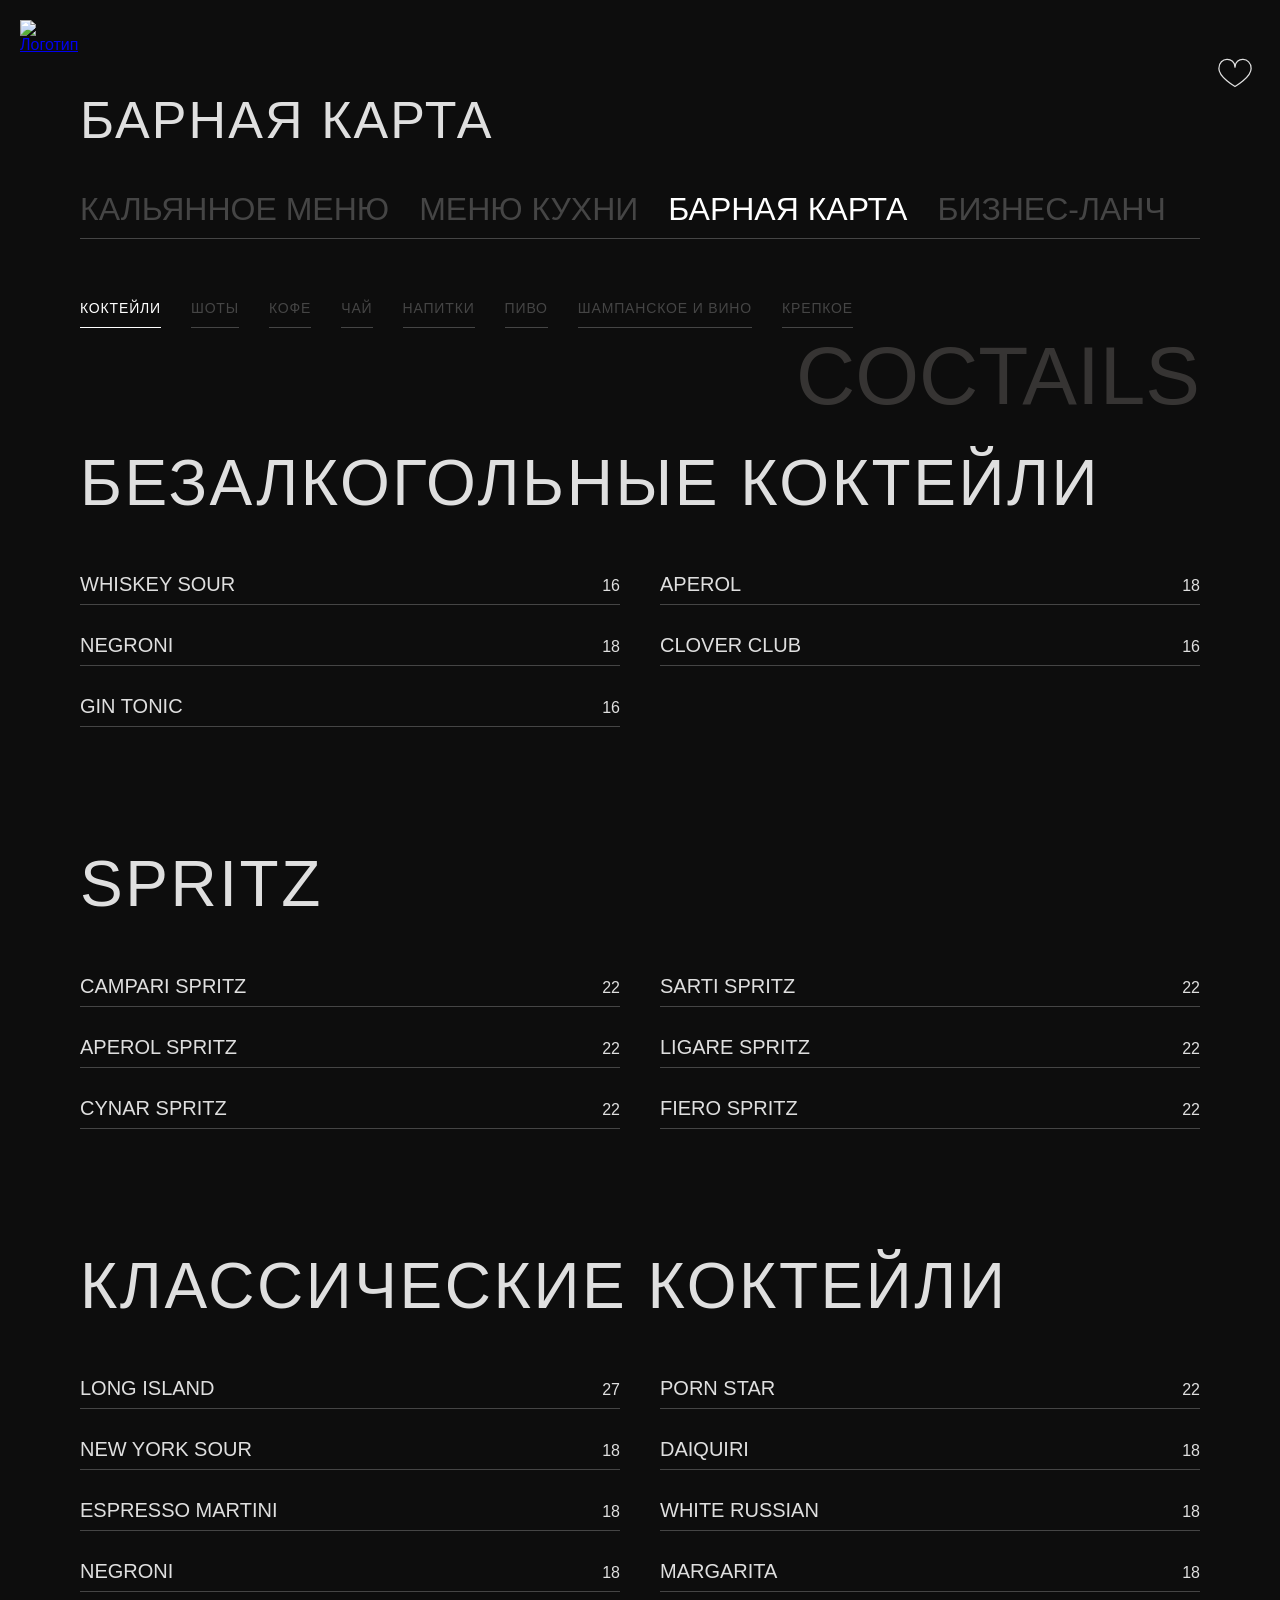
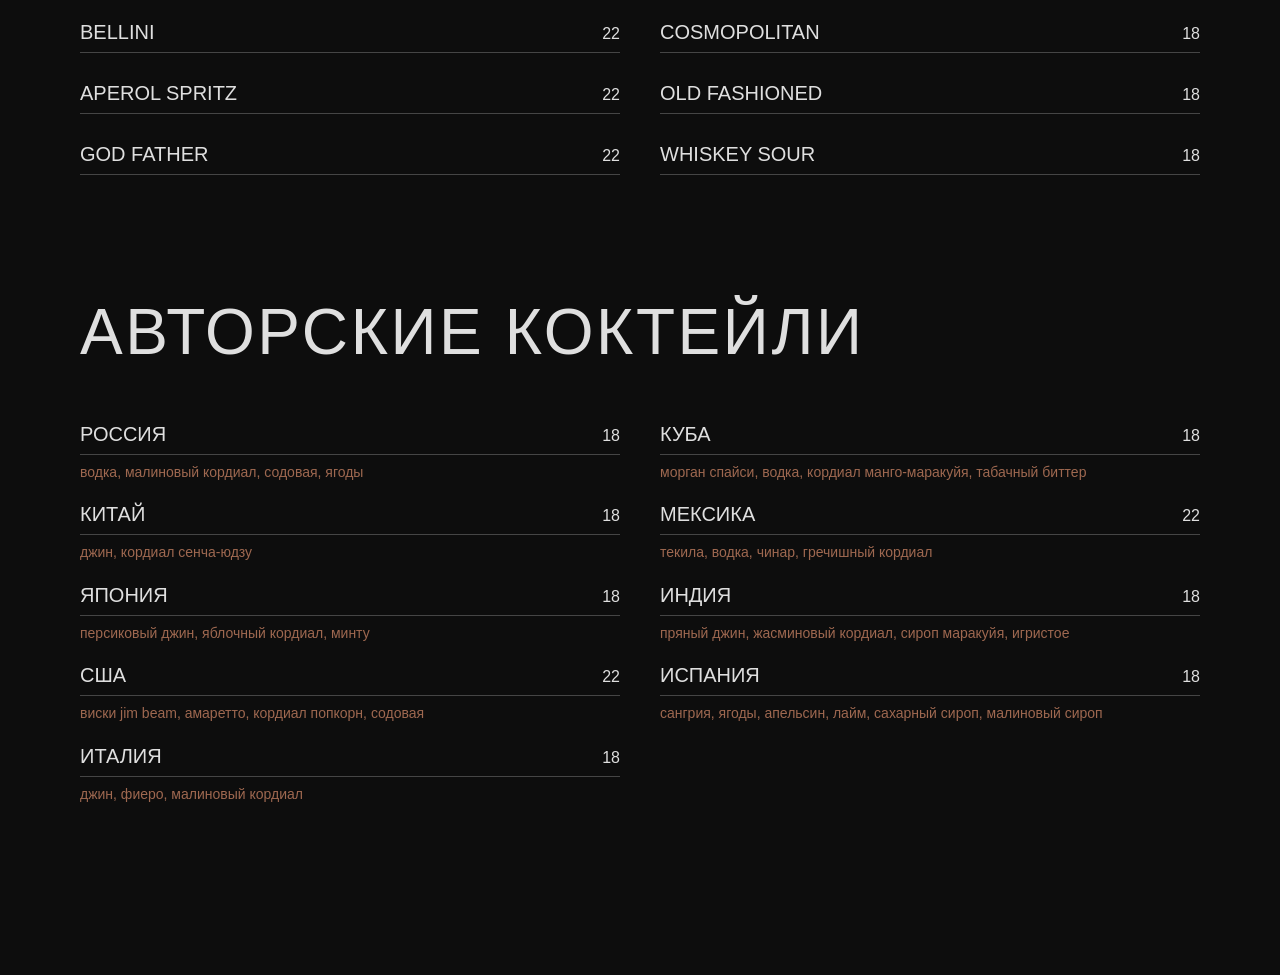
==== commit 267ae91d: "fix" ====
--- a/m-premium/bar.html
+++ b/m-premium/bar.html
@@ -1,150 +1,348 @@
-<!DOCTYPE html> <html lang="ru"> <head> <meta charset="utf-8" /> <meta http-equiv="Content-Type" content="text/html; charset=utf-8" /> <meta name="viewport" content="width=device-width, initial-scale=1.0" /> <!--metatextblock--> <title>БАР</title> <meta name="description" content="Меню с баром" /> <meta property="og:url" content="https://phcf.pro/m-premium/bar" /> <meta property="og:title" content="БАР" /> <meta property="og:description" content="Меню с баром" /> <meta property="og:type" content="website" /> <meta property="og:image" content="../static.tildacdn.com/tild6630-6236-4437-b139-663733393763/335555570_1414968315.jpg" /> <link rel="canonical" href="bar.html"> <!--/metatextblock--> <meta name="format-detection" content="telephone=no" /> <meta http-equiv="x-dns-prefetch-control" content="on"> <link rel="dns-prefetch" href="https://ws.tildacdn.com"> <link rel="dns-prefetch" href="https://static.tildacdn.com"> <link rel="shortcut icon" href="../static.tildacdn.com/tild6530-6264-4230-b031-613930366537/favicon.ico" type="image/x-icon" /> <link rel="apple-touch-icon" href="../static.tildacdn.com/tild6163-6439-4865-a232-656231646137/Group_1_1.png"> <link rel="apple-touch-icon" sizes="76x76" href="../static.tildacdn.com/tild6163-6439-4865-a232-656231646137/Group_1_1.png"> <link rel="apple-touch-icon" sizes="152x152" href="../static.tildacdn.com/tild6163-6439-4865-a232-656231646137/Group_1_1.png"> <link rel="apple-touch-startup-image" href="../static.tildacdn.com/tild6163-6439-4865-a232-656231646137/Group_1_1.png"> <meta name="msapplication-TileColor" content="#000000"> <meta name="msapplication-TileImage" content="../static.tildacdn.com/tild6361-3037-4933-a665-663538653162/Group_1.png"> <!-- Assets --> <script src="../neo.tildacdn.com/js/tilda-fallback-1.0.min.js" async charset="utf-8"></script> <link rel="stylesheet" href="../static.tildacdn.com/css/tilda-grid-3.0.min.css" type="text/css" media="all" onerror="this.loaderr='y';"/> <link rel="stylesheet" href="../static.tildacdn.com/ws/project6620415/tilda-blocks-page61962227.min.css?t=1775320722" type="text/css" media="all" onerror="this.loaderr='y';" /> <link rel="stylesheet" href="../static.tildacdn.com/css/tilda-popup-1.1.min.css" type="text/css" media="print" onload="this.media='all';" onerror="this.loaderr='y';" /> <noscript><link rel="stylesheet" href="../static.tildacdn.com/css/tilda-popup-1.1.min.css" type="text/css" media="all" /></noscript> <link rel="stylesheet" href="../static.tildacdn.com/css/tilda-slds-1.4.min.css" type="text/css" media="print" onload="this.media='all';" onerror="this.loaderr='y';" /> <noscript><link rel="stylesheet" href="../static.tildacdn.com/css/tilda-slds-1.4.min.css" type="text/css" media="all" /></noscript> <link rel="stylesheet" href="../static.tildacdn.com/css/tilda-catalog-1.1.min.css" type="text/css" media="print" onload="this.media='all';" onerror="this.loaderr='y';" /> <noscript><link rel="stylesheet" href="../static.tildacdn.com/css/tilda-catalog-1.1.min.css" type="text/css" media="all" /></noscript> <link rel="stylesheet" href="../static.tildacdn.com/css/tilda-forms-1.0.min.css" type="text/css" media="all" onerror="this.loaderr='y';" /> <link rel="stylesheet" href="../static.tildacdn.com/css/tilda-catalog-filters-1.0.min.css" type="text/css" media="all" onerror="this.loaderr='y';" /> <link rel="stylesheet" href="../static.tildacdn.com/css/tilda-wishlist-1.0.min.css" type="text/css" media="all" onerror="this.loaderr='y';" /> <link rel="stylesheet" href="../static.tildacdn.com/css/tilda-zoom-2.0.min.css" type="text/css" media="print" onload="this.media='all';" onerror="this.loaderr='y';" /> <noscript><link rel="stylesheet" href="../static.tildacdn.com/css/tilda-zoom-2.0.min.css" type="text/css" media="all" /></noscript> <script nomodule src="../static.tildacdn.com/js/tilda-polyfill-1.0.min.js" charset="utf-8"></script> <script type="text/javascript">function t_onReady(func) {if(document.readyState!='loading') {func();} else {document.addEventListener('DOMContentLoaded',func);}}
-function t_onFuncLoad(funcName,okFunc,time) {if(typeof window[funcName]==='function') {okFunc();} else {setTimeout(function() {t_onFuncLoad(funcName,okFunc,time);},(time||100));}}function t_throttle(fn,threshhold,scope) {return function() {fn.apply(scope||this,arguments);};}</script> <script src="../static.tildacdn.com/js/jquery-1.10.2.min.js" charset="utf-8" onerror="this.loaderr='y';"></script> <script src="../static.tildacdn.com/js/tilda-scripts-3.0.min.js" charset="utf-8" defer onerror="this.loaderr='y';"></script> <script src="../static.tildacdn.com/ws/project6620415/tilda-blocks-page61962227.min.js?t=1775320722" charset="utf-8" async onerror="this.loaderr='y';"></script> <script src="../static.tildacdn.com/js/tilda-lazyload-1.0.min.js" charset="utf-8" async onerror="this.loaderr='y';"></script> <script src="../static.tildacdn.com/js/tilda-menu-1.0.min.js" charset="utf-8" async onerror="this.loaderr='y';"></script> <script src="../static.tildacdn.com/js/hammer.min.js" charset="utf-8" async onerror="this.loaderr='y';"></script> <script src="../static.tildacdn.com/js/tilda-slds-1.4.min.js" charset="utf-8" async onerror="this.loaderr='y';"></script> <script src="../static.tildacdn.com/js/tilda-products-1.0.min.js" charset="utf-8" async onerror="this.loaderr='y';"></script> <script src="../static.tildacdn.com/js/tilda-catalog-1.1.min.js" charset="utf-8" async onerror="this.loaderr='y';"></script> <script src="../static.tildacdn.com/js/tilda-forms-1.0.min.js" charset="utf-8" async onerror="this.loaderr='y';"></script> <script src="../static.tildacdn.com/js/tilda-wishlist-1.0.min.js" charset="utf-8" async onerror="this.loaderr='y';"></script> <script src="../static.tildacdn.com/js/tilda-widget-positions-1.0.min.js" charset="utf-8" async onerror="this.loaderr='y';"></script> <script src="../static.tildacdn.com/js/tilda-zoom-2.0.min.js" charset="utf-8" async onerror="this.loaderr='y';"></script> <script src="../static.tildacdn.com/js/tilda-skiplink-1.0.min.js" charset="utf-8" async onerror="this.loaderr='y';"></script> <script src="../static.tildacdn.com/js/tilda-events-1.0.min.js" charset="utf-8" async onerror="this.loaderr='y';"></script> <script type="text/javascript">window.dataLayer=window.dataLayer||[];</script> <script type="text/javascript">(function() {if((/bot|google|yandex|baidu|bing|msn|duckduckbot|teoma|slurp|crawler|spider|robot|crawling|facebook/i.test(navigator.userAgent))===false&&typeof(sessionStorage)!='undefined'&&sessionStorage.getItem('visited')!=='y'&&document.visibilityState){var style=document.createElement('style');style.type='text/css';style.innerHTML='@media screen and (min-width: 980px) {.t-records {opacity: 0;}.t-records_animated {-webkit-transition: opacity ease-in-out .2s;-moz-transition: opacity ease-in-out .2s;-o-transition: opacity ease-in-out .2s;transition: opacity ease-in-out .2s;}.t-records.t-records_visible {opacity: 1;}}';document.getElementsByTagName('head')[0].appendChild(style);function t_setvisRecs(){var alr=document.querySelectorAll('.t-records');Array.prototype.forEach.call(alr,function(el) {el.classList.add("t-records_animated");});setTimeout(function() {Array.prototype.forEach.call(alr,function(el) {el.classList.add("t-records_visible");});sessionStorage.setItem("visited","y");},400);}
-document.addEventListener('DOMContentLoaded',t_setvisRecs);}})();</script><style>
-.t229{position:static!important;height:auto!important;}
-.t229__maincontainer{display:flex!important;align-items:center!important;}
-.t229__centerside{display:flex!important;}
-.t229 ul{display:flex!important;flex-direction:row!important;}
-.t229__list_item{display:inline-block!important;white-space:nowrap!important;}
-@media(max-width:980px){.t229{display:none!important;}}
-</style>
-</head> <body class="t-body" style="margin:0;"> <!--allrecords--> <div id="allrecords" class="t-records" data-hook="blocks-collection-content-node" data-tilda-project-id="6620415" data-tilda-page-id="61962227" data-tilda-page-alias="m-premium/bar" data-tilda-formskey="408b10e4b11d8866ef1a083aa6620415" data-tilda-lazy="yes" data-tilda-project-lang="RU" data-tilda-root-zone="com" data-tilda-ts="y" data-tilda-project-country="RU"> <div id="rec855975318" class="r t-rec" style=" " data-animationappear="off" data-record-type="890"> <!-- t890 --> <div class="t890"> <button type="button"
-class="t890__arrow
-"
-aria-label="Вернуться к началу страницы"
-style="box-shadow:0px 0px 10px rgba(0,0,0,0.2);"> <svg role="presentation" width="50" height="50" fill="none" xmlns="http://www.w3.org/2000/svg"> <rect width="50" height="50" rx="50" fill="#ffffff" fill-opacity="0.90" stroke="none" /> <path d="M14 28L25 18l10 10" stroke="#000000" stroke-width="1" fill="none"/> </svg> </button> </div> <style>#rec855975318 .t890{right:20px;left:unset;bottom:20px;}</style> <script type="text/javascript">t_onReady(function() {t_onFuncLoad('t890_init',function() {t890_init('855975318','');});});</script> <style>@media screen and (min-width:981px){#rec855975318 .t890__arrow:hover svg path{stroke:#ffffff;stroke-width:1;}#rec855975318 .t890__arrow:focus-visible svg path{stroke:#ffffff;stroke-width:1;}#rec855975318 .t890__arrow:hover svg rect{fill:#454545;fill-opacity:1;}#rec855975318 .t890__arrow:focus-visible svg rect{fill:#454545;fill-opacity:1;}}#rec855975318 .t890__arrow{border-radius:53px;}</style> </div> <div id="rec855976510" class="r t-rec t-rec_pb_60 t-rec_pb-res-480_0" style="padding-bottom:60px;background-color:#0d0d0d; " data-record-type="145" data-bg-color="#0d0d0d"> <!-- T135 --> <div class="t135"> <a href="infolink.html"> <img class="t135__img"
-src="../static.tildacdn.com/tild3233-3136-4334-b830-346330613430/1000009714.png"
-imgfield="img"
-style="max-width: 60px; width: 100%; display: inline-block;" alt=""> </a> </div> <style>#rec855976510 .t135{position:fixed;top:20px;left:20px;max-width:60px;width:100%;}@media screen and (max-width:640px){#rec855976510 .t135{position:relative !important;text-align:center;padding:30px;top:0px !important;right:0px !important;left:0px !important;z-index:1 !important;}}</style> </div> <div id="rec855975321" class="r t-rec t-rec_pt_60 t-rec_pb_30" style="padding-top:60px;padding-bottom:30px;background-color:#0d0d0d; " data-record-type="60" data-bg-color="#0d0d0d"> <!-- T050 --> <div class="t050"> <div class="t-container t-align_left"> <div class="t-col t-col_12 "> <div class="t050__title t-title t-title_xxl" field="title">Барная карта</div> </div> </div> </div> <style> #rec855975321 .t050__uptitle{text-transform:uppercase;}#rec855975321 .t050__title{color:#dfdfdf;text-transform:uppercase;}@media screen and (max-width:480px),(orientation:landscape) and (max-height:480px){#rec855975321 .t050__title{font-size:36px;}}</style> </div> <div id="rec892041376" class="r t-rec t-rec_pb_0 t-screenmin-980px" style="padding-bottom:0px;background-color:#0d0d0d; " data-animationappear="off" data-record-type="258" data-screen-min="980px" data-bg-color="#0d0d0d"> <!-- T229 --> <div id="nav892041376marker"></div> <div id="nav892041376" class="t229 t229__positionstatic " style="background-color: rgba(13,13,13,1); " data-bgcolor-hex="#0d0d0d" data-bgcolor-rgba="rgba(13,13,13,1)" data-navmarker="nav892041376marker" data-appearoffset="" data-bgopacity="1" data-menu="yes" data-menushadow="" data-menushadow-css=""> <div class="t229__maincontainer t229__c12collumns" style=""> <div class="t229__padding40px"></div> <nav class="t229__centerside t229__menualign_left"> <ul role="list" class="t-menu__list"> <li class="t229__list_item"
-style="padding:0 15px 0 0;"> <a class="t-menu__link-item"
-href="hookah-menu.html" data-menu-submenu-hook="">
-Кальянное меню</a> </li> <li class="t229__list_item"
-style="padding:0 15px;"> <a class="t-menu__link-item"
-href="kitchen-menu.html" data-menu-submenu-hook="">
-Меню кухни</a> </li> <li class="t229__list_item"
-style="padding:0 15px;"> <a class="t-menu__link-item"
-href="bar.html" data-menu-submenu-hook="">
-Барная карта</a> </li> <li class="t229__list_item"
-style="padding:0 0 0 15px;"> <a class="t-menu__link-item"
-href="business-lunch.html" data-menu-submenu-hook="">
-Бизнес-ланч</a> </li> </ul> </nav> <div class="t229__padding40px"></div> </div> </div> <script>t_onReady(function() {var rec=document.querySelector('#rec892041376');if(!rec) return;var burger=rec.querySelector('.t-menuburger');if(burger) {t_onFuncLoad('t_menu__createMobileMenu',function() {t_menu__createMobileMenu('892041376','.t229');});}
-t_onFuncLoad('t_menu__highlightActiveLinks',function() {t_menu__highlightActiveLinks('.t229__list_item a');});rec.querySelector('.t229').classList.remove('t229__beforeready');});</script> <script>t_onReady(function() {t_onFuncLoad('t_menu__setBGcolor',function() {t_menu__setBGcolor('892041376','.t229');window.addEventListener('load',function() {t_menu__setBGcolor('892041376','.t229');});window.addEventListener('resize',t_throttle(function() {t_menu__setBGcolor('892041376','.t229');}));});t_onFuncLoad('t_menu__interactFromKeyboard',function() {t_menu__interactFromKeyboard('892041376');});});</script> <style>#rec892041376 .t-menu__link-item{-webkit-transition:color 0.3s ease-in-out,opacity 0.3s ease-in-out;transition:color 0.3s ease-in-out,opacity 0.3s ease-in-out;}#rec892041376 .t-menu__link-item.t-active:not(.t978__menu-link){color:#ffffff !important;}@media (hover:hover){#rec892041376 .t-menu__link-item:not(.t-active):not(.tooltipstered):hover{color:#ffffff !important;}}#rec892041376 .t-menu__link-item:not(.t-active):not(.tooltipstered):focus-visible{color:#ffffff !important;}@supports (overflow:-webkit-marquee) and (justify-content:inherit){#rec892041376 .t-menu__link-item,#rec892041376 .t-menu__link-item.t-active{opacity:1 !important;}}</style> <style> #rec892041376 .t229__list_item .t-menu__link-item{font-size:32px;color:#454545;font-weight:400;text-transform:uppercase;}@media screen and (max-width:480px),(orientation:landscape) and (max-height:480px){#rec892041376 .t229__list_item .t-menu__link-item{font-size:24px;}}</style> </div> <div id="rec855975324" class="r t-rec t-screenmax-980px" style="background-color:#0d0d0d; " data-animationappear="off" data-record-type="993" data-screen-max="980px" data-bg-color="#0d0d0d"> <!-- t993 --> <div class="t993"> <div class="t993__container t-container t-align_center"> <div class="t993__col t-col t-col_12 "> <div class="t993__items-list"> <style>#rec855975324 .t-btn.t993__btn_btn3 {color:#ffffff;background-color:#454545;border-width:0px;border-style:none !important;border-radius:6px;box-shadow:none !important;text-transform:uppercase;transition-duration:0.2s;transition-property:background-color,color,border-color,box-shadow,opacity,transform,gap;transition-timing-function:ease-in-out;}</style> <a
-class="t-btn t-btnflex t993__btn t993__btn_btn3 t993__btn_lg"
-href="hookah-menu.html" data-lid="7093192317362"> <div class="t993__btn-text-wrapper"> <div class="t993__btn-text-title">Кальянное меню</div> </div> <div class="t993__btn-arrow t993__btn-arrow_right"> <svg role="presentation" viewBox="0 0 10 18" fill="none" xmlns="http://www.w3.org/2000/svg"> <path d="M1.00071 1L8.27344 9L1.00071 17" stroke="currentColor" stroke-width="2"/> </svg> </div> </a> <style>#rec855975324 .t-btn.t993__btn_btn2 {color:#ffffff;background-color:#454545;border-width:0px;border-style:none !important;border-radius:6px;box-shadow:none !important;text-transform:uppercase;transition-duration:0.2s;transition-property:background-color,color,border-color,box-shadow,opacity,transform,gap;transition-timing-function:ease-in-out;}</style> <a
-class="t-btn t-btnflex t993__btn t993__btn_btn2 t993__btn_lg"
-href="kitchen-menu.html" data-lid="7093192317360"> <div class="t993__btn-text-wrapper"> <div class="t993__btn-text-title">Меню кухни</div> </div> <div class="t993__btn-arrow t993__btn-arrow_right"> <svg role="presentation" viewBox="0 0 10 18" fill="none" xmlns="http://www.w3.org/2000/svg"> <path d="M1.00071 1L8.27344 9L1.00071 17" stroke="currentColor" stroke-width="2"/> </svg> </div> </a> <style>#rec855975324 .t-btn.t993__btn_btn {color:#000000;background-color:#dfdfdf;border-width:0px;border-style:none !important;border-radius:6px;box-shadow:none !important;text-transform:uppercase;transition-duration:0.2s;transition-property:background-color,color,border-color,box-shadow,opacity,transform,gap;transition-timing-function:ease-in-out;}</style> <a
-class="t-btn t-btnflex t993__btn t993__btn_btn t993__btn_lg"
-href="bar.html" data-lid="7093192317361"> <div class="t993__btn-text-wrapper"> <div class="t993__btn-text-title">Барная карта</div> </div> <div class="t993__btn-arrow t993__btn-arrow_right"> <svg role="presentation" viewBox="0 0 10 18" fill="none" xmlns="http://www.w3.org/2000/svg"> <path d="M1.00071 1L8.27344 9L1.00071 17" stroke="currentColor" stroke-width="2"/> </svg> </div> </a> <style>#rec855975324 .t-btn.t993__btn_btn3 {color:#ffffff;background-color:#454545;border-width:0px;border-style:none !important;border-radius:6px;box-shadow:none !important;text-transform:uppercase;transition-duration:0.2s;transition-property:background-color,color,border-color,box-shadow,opacity,transform,gap;transition-timing-function:ease-in-out;}</style> <a
-class="t-btn t-btnflex t993__btn t993__btn_btn3 t993__btn_lg t993__btn_has_descr"
-href="business-lunch.html" data-lid="1741775867825"> <div class="t993__btn-text-wrapper"> <div class="t993__btn-text-title">Бизнес-ланч</div> <div class="t993__btn-text-descr">Понедельник-Пятница до 16:00</div> </div> <div class="t993__btn-arrow t993__btn-arrow_right"> <svg role="presentation" viewBox="0 0 10 18" fill="none" xmlns="http://www.w3.org/2000/svg"> <path d="M1.00071 1L8.27344 9L1.00071 17" stroke="currentColor" stroke-width="2"/> </svg> </div> </a> </div> </div> </div> </div> </div> <div id="rec855975325" class="r t-rec t-screenmax-980px" style="background-color:#0d0d0d; " data-record-type="126" data-screen-max="980px" data-bg-color="#0d0d0d"> <!-- T118 --> <div class="t118"> <div class="t-container"> <div class="t-col t-col_12 "> <div class="t-divider t118__line" style="background-color:#454545;opacity:1;"></div> </div> </div> </div> </div> <div id="rec855975326" class="r t-rec t-rec_pt_30 t-screenmax-980px" style="padding-top:30px;background-color:#0d0d0d; " data-record-type="128" data-screen-max="980px" data-bg-color="#0d0d0d"> <!-- T120 --> <div class="t120"> <div class="t-container t-align_left"> <div class="t-col t-col_12 "> <div class="t120__title t-heading t-heading_sm" field="title">Выберите раздел из списка:</div> </div> </div> </div> <style> #rec855975326 .t120__title{color:#ffffff;text-transform:uppercase;}</style> </div> <div id="rec855975327" class="r t-rec t-rec_pt_60 t-rec_pt-res-480_15 t-rec_pb_45" style="padding-top:60px;padding-bottom:45px;background-color:#0d0d0d; " data-record-type="397" data-bg-color="#0d0d0d"> <!-- t397 --> <div class="t397"> <div class="t-container"> <div class="t397__col t-width t-width_12"> <ul class="t397__wrapper t-align_center"
-role="tablist" data-tab-current="1"> <li role="presentation"
-class="t397__tab t397__tab_active t397__width_12" data-tab-rec-ids="855975328,855975329,855975330,917669488,917669659,856006577,856006578,1066011231,1066008546" data-tab-number="1"
-style="border-bottom: 1px solid #454545;"> <button
-type="button"
-class="t397__title t-name t-name_xs"
-id="tab1_855975327"
-role="tab"
-aria-selected="false"
-aria-controls="rec855975328"
-tabindex="-1"
-field="title" data-redactor-notoolbar="yes">КОКТЕЙЛИ</button> </li> <li role="presentation"
-class="t397__tab t397__width_12" data-tab-rec-ids="856017404,856007829,856007830" data-tab-number="2"
-style="border-bottom: 1px solid #454545;"> <button
-type="button"
-class="t397__title t-name t-name_xs"
-id="tab2_855975327"
-role="tab"
-aria-selected="false"
-aria-controls="rec856017404"
-tabindex="-1"
-field="title2" data-redactor-notoolbar="yes">ШОТЫ</button> </li> <li role="presentation"
-class="t397__tab t397__width_12" data-tab-rec-ids="855975331,855975332,855975333" data-tab-number="3"
-style="border-bottom: 1px solid #454545;"> <button
-type="button"
-class="t397__title t-name t-name_xs"
-id="tab3_855975327"
-role="tab"
-aria-selected="false"
-aria-controls="rec855975331"
-tabindex="-1"
-field="title3" data-redactor-notoolbar="yes">КОФЕ</button> </li> <li role="presentation"
-class="t397__tab t397__width_12" data-tab-rec-ids="855975334,855975335,855975336,855975337,855975338" data-tab-number="4"
-style="border-bottom: 1px solid #454545;"> <button
-type="button"
-class="t397__title t-name t-name_xs"
-id="tab4_855975327"
-role="tab"
-aria-selected="false"
-aria-controls="rec855975334"
-tabindex="-1"
-field="title4" data-redactor-notoolbar="yes">ЧАЙ</button> </li> <li role="presentation"
-class="t397__tab t397__width_12" data-tab-rec-ids="855975359,855975360,855975361,855975362,855975363" data-tab-number="5"
-style="border-bottom: 1px solid #454545;"> <button
-type="button"
-class="t397__title t-name t-name_xs"
-id="tab5_855975327"
-role="tab"
-aria-selected="false"
-aria-controls="rec855975359"
-tabindex="-1"
-field="title5" data-redactor-notoolbar="yes">НАПИТКИ</button> </li> <li role="presentation"
-class="t397__tab t397__width_12" data-tab-rec-ids="855975364,855975365,855975366" data-tab-number="6"
-style="border-bottom: 1px solid #454545;"> <button
-type="button"
-class="t397__title t-name t-name_xs"
-id="tab6_855975327"
-role="tab"
-aria-selected="false"
-aria-controls="rec855975364"
-tabindex="-1"
-field="title6" data-redactor-notoolbar="yes">ПИВО</button> </li> <li role="presentation"
-class="t397__tab t397__width_12" data-tab-rec-ids="855975367,855975368,933209761,932853061,932858306,933205131,932852516,855975369,855975372,855975373,855975370,855975371,855975374,855975375,855975376,855975377,855975395,855975396" data-tab-number="7"
-style="border-bottom: 1px solid #454545;"> <button
-type="button"
-class="t397__title t-name t-name_xs"
-id="tab7_855975327"
-role="tab"
-aria-selected="false"
-aria-controls="rec855975367"
-tabindex="-1"
-field="title7" data-redactor-notoolbar="yes">ШАМПАНСКОЕ И ВИНО</button> </li> <li role="presentation"
-class="t397__tab t397__width_12" data-tab-rec-ids="855975378,855975379,855975380,855975381,855975382,855975383,855975384,855975385,855975386,855975387,855975388,855975389,855975390,855975391,855975392,855975394,1161030531,1161030556,1202381126,1202381086,855975393" data-tab-number="8"
-style="border-bottom: 1px solid #454545;"> <button
-type="button"
-class="t397__title t-name t-name_xs"
-id="tab8_855975327"
-role="tab"
-aria-selected="false"
-aria-controls="rec855975378"
-tabindex="-1"
-field="title8" data-redactor-notoolbar="yes">КРЕПКОЕ</button> </li> </ul> <div class="t397__wrapper_mobile"> <div class="t397__firefoxfix"></div> <select autocomplete="off" class="t397__select t-name"> <option value="855975328,855975329,855975330,917669488,917669659,856006577,856006578,1066011231,1066008546">КОКТЕЙЛИ</option> <option value="856017404,856007829,856007830">ШОТЫ</option> <option value="855975331,855975332,855975333">КОФЕ</option> <option value="855975334,855975335,855975336,855975337,855975338">ЧАЙ</option> <option value="855975359,855975360,855975361,855975362,855975363">НАПИТКИ</option> <option value="855975364,855975365,855975366">ПИВО</option> <option value="855975367,855975368,933209761,932853061,932858306,933205131,932852516,855975369,855975372,855975373,855975370,855975371,855975374,855975375,855975376,855975377,855975395,855975396">ШАМПАНСКОЕ И ВИНО</option> <option value="855975378,855975379,855975380,855975381,855975382,855975383,855975384,855975385,855975386,855975387,855975388,855975389,855975390,855975391,855975392,855975394,1161030531,1161030556,1202381126,1202381086,855975393">КРЕПКОЕ</option> </select> </div> </div> </div> </div> <style>#rec855975327 .t397__tab_active{border-bottom-color:#ffffff !important;}#rec855975327 .t397__tab_active .t397__title{color:#ffffff !important;font-weight:400 !important;}#rec855975327 .t397__select{border:1px solid #ffffff;color:#ffffff;}#rec855975327 .t397__wrapper_mobile:after{border-color:#ffffff transparent transparent transparent;}#rec855975327 .t397__firefoxfix{top:1px;bottom:1px;right:1px;}#rec855975327 .t397__tab:not(.t397__tab_active):hover .t397__title{color:#ffffff !important;}#allrecords [aria-labelledby$="855975327"]:focus-visible{outline-color:#2015FF;outline-offset:2px;outline-style:auto;}</style> <style> #rec855975327 .t397__title{color:#454545;font-weight:400;}</style> <script>t_onReady(function() {t_onFuncLoad('t397_init',function() {t397_init('855975327');});});</script> </div> <div id="rec855975328" class="r t-rec" style="background-color:#0d0d0d; " data-record-type="60" data-bg-color="#0d0d0d"> <!-- T050 --> <div class="t050"> <div class="t-container t-align_right"> <div class="t-col t-col_12 "> <div class="t050__title t-title t-title_xxl" field="title">Coctails</div> </div> </div> </div> <style> #rec855975328 .t050__uptitle{text-transform:uppercase;}#rec855975328 .t050__title{color:#d9d1c9;font-weight:300;text-transform:uppercase;opacity:0.2;}@media screen and (max-width:480px),(orientation:landscape) and (max-height:480px){#rec855975328 .t050__title{font-size:62px;}}</style> </div> <div id="rec855975329" class="r t-rec t-rec_pb_60 t-rec_pb-res-480_30" style="padding-bottom:60px;background-color:#0d0d0d; " data-record-type="30" data-bg-color="#0d0d0d"> <!-- T015 --> <div class="t015"> <div class="t-container t-align_left"> <div class="t-col t-col_12 "> <div class="t015__title t-title t-title_lg" field="title">Безалкогольные коктейли</div> </div> </div> </div> <style> #rec855975329 .t015__uptitle{text-transform:uppercase;}#rec855975329 .t015__title{color:#dfdfdf;text-transform:uppercase;}@media screen and (max-width:480px),(orientation:landscape) and (max-height:480px){#rec855975329 .t015__title{font-size:32px;}}</style> </div> <div id="rec855975330" class="r t-rec t-rec_pb_120 t-rec_pb-res-480_60" style="padding-bottom:120px;background-color:#0d0d0d; " data-record-type="812" data-bg-color="#0d0d0d"> <!-- t812 --> <div class="t812"> <div class="t-container"> <div class="t812__col t-col t-col_6 "> <div class="t812__pricelist-item "> <div class="t812__pricelist-item__row_1 t-row"> <div class="t812__pricelist-item__title t-name t-name_sm" field="li_title__9176116338070">Whiskey Sour</div> <div class="t812__pricelist-item__price t-name t-name_sm" field="li_text__9176116338070">16</div> </div> <div class="t-divider t812__pricelist-item__line" style="border-top-color:#454545;opacity:1;"></div> </div> <div class="t812__pricelist-item "> <div class="t812__pricelist-item__row_1 t-row"> <div class="t812__pricelist-item__title t-name t-name_sm" field="li_title__1754083852649">Negroni</div> <div class="t812__pricelist-item__price t-name t-name_sm" field="li_text__1754083852649">18</div> </div> <div class="t-divider t812__pricelist-item__line" style="border-top-color:#454545;opacity:1;"></div> </div> <div class="t812__pricelist-item "> <div class="t812__pricelist-item__row_1 t-row"> <div class="t812__pricelist-item__title t-name t-name_sm" field="li_title__1754083863108">Gin Tonic</div> <div class="t812__pricelist-item__price t-name t-name_sm" field="li_text__1754083863108">16</div> </div> <div class="t-divider t812__pricelist-item__line" style="border-top-color:#454545;opacity:1;"></div> </div> <div class="t812__pricelist-item "> <div class="t812__pricelist-item__row_1 t-row"> <div class="t812__pricelist-item__title t-name t-name_sm" field="li_title__1754083883042">Aperol</div> <div class="t812__pricelist-item__price t-name t-name_sm" field="li_text__1754083883042">18</div> </div> <div class="t-divider t812__pricelist-item__line" style="border-top-color:#454545;opacity:1;"></div> </div> <div class="t812__pricelist-item "> <div class="t812__pricelist-item__row_1 t-row"> <div class="t812__pricelist-item__title t-name t-name_sm" field="li_title__1754083894991">Clover Club</div> <div class="t812__pricelist-item__price t-name t-name_sm" field="li_text__1754083894991">16</div> </div> <div class="t-divider t812__pricelist-item__line" style="border-top-color:#454545;opacity:1;"></div> </div> </div> <div class="t812__col t-col t-col_6 "> </div> </div> </div> <style>#rec855975330 .t812__col:first-child{;}@media screen and (max-width:960px){#rec855975330 .t812__col:first-child{margin-bottom:30px;;}}</style> <style> #rec855975330 .t812__pricelist-item__title{font-size:24px;line-height:1.2;color:#dfdfdf;font-weight:400;text-transform:uppercase;}@media screen and (max-width:480px),(orientation:landscape) and (max-height:480px){#rec855975330 .t812__pricelist-item__title{font-size:18px;}}#rec855975330 .t812__pricelist-item__price{font-size:18px;color:#dfdfdf;font-family:'Panama';font-weight:400;}#rec855975330 .t812__pricelist-item__descr{font-size:16px;line-height:1.3;color:#9e6850;font-family:'TildaSans';}</style> </div> <div id="rec917669488" class="r t-rec t-rec_pb_60 t-rec_pb-res-480_30" style="padding-bottom:60px;background-color:#0d0d0d; " data-record-type="30" data-bg-color="#0d0d0d"> <!-- T015 --> <div class="t015"> <div class="t-container t-align_left"> <div class="t-col t-col_12 "> <div class="t015__title t-title t-title_lg" field="title">Spritz</div> </div> </div> </div> <style> #rec917669488 .t015__uptitle{text-transform:uppercase;}#rec917669488 .t015__title{color:#dfdfdf;text-transform:uppercase;}@media screen and (max-width:480px),(orientation:landscape) and (max-height:480px){#rec917669488 .t015__title{font-size:32px;}}</style> </div> <div id="rec1066011231" class="r t-rec t-rec_pb_120 t-rec_pb-res-480_60" style="padding-bottom:120px;background-color:#0d0d0d; " data-record-type="812" data-bg-color="#0d0d0d"> <!-- t812 --> <div class="t812"> <div class="t-container"> <div class="t812__col t-col t-col_6 "> <div class="t812__pricelist-item "> <div class="t812__pricelist-item__row_1 t-row"> <div class="t812__pricelist-item__title t-name t-name_sm" field="li_title__2729176696590">Campari Spritz</div> <div class="t812__pricelist-item__price t-name t-name_sm" field="li_text__2729176696590">22</div> </div> <div class="t-divider t812__pricelist-item__line" style="border-top-color:#454545;opacity:1;"></div> </div> <div class="t812__pricelist-item "> <div class="t812__pricelist-item__row_1 t-row"> <div class="t812__pricelist-item__title t-name t-name_sm" field="li_title__1748519728569">Aperol Spritz</div> <div class="t812__pricelist-item__price t-name t-name_sm" field="li_text__1748519728569">22</div> </div> <div class="t-divider t812__pricelist-item__line" style="border-top-color:#454545;opacity:1;"></div> </div> <div class="t812__pricelist-item "> <div class="t812__pricelist-item__row_1 t-row"> <div class="t812__pricelist-item__title t-name t-name_sm" field="li_title__1748519743655">Cynar Spritz</div> <div class="t812__pricelist-item__price t-name t-name_sm" field="li_text__1748519743655">22</div> </div> <div class="t-divider t812__pricelist-item__line" style="border-top-color:#454545;opacity:1;"></div> </div> <div class="t812__pricelist-item "> <div class="t812__pricelist-item__row_1 t-row"> <div class="t812__pricelist-item__title t-name t-name_sm" field="li_title__1748519750538">Sarti Spritz</div> <div class="t812__pricelist-item__price t-name t-name_sm" field="li_text__1748519750538">22</div> </div> <div class="t-divider t812__pricelist-item__line" style="border-top-color:#454545;opacity:1;"></div> </div> <div class="t812__pricelist-item "> <div class="t812__pricelist-item__row_1 t-row"> <div class="t812__pricelist-item__title t-name t-name_sm" field="li_title__1748519791321">Ligare Spritz</div> <div class="t812__pricelist-item__price t-name t-name_sm" field="li_text__1748519791321">22</div> </div> <div class="t-divider t812__pricelist-item__line" style="border-top-color:#454545;opacity:1;"></div> </div> <div class="t812__pricelist-item "> <div class="t812__pricelist-item__row_1 t-row"> <div class="t812__pricelist-item__title t-name t-name_sm" field="li_title__1748519797089">Fiero Spritz</div> <div class="t812__pricelist-item__price t-name t-name_sm" field="li_text__1748519797089">22</div> </div> <div class="t-divider t812__pricelist-item__line" style="border-top-color:#454545;opacity:1;"></div> </div> </div> <div class="t812__col t-col t-col_6 "> </div> </div> </div> <style>#rec1066011231 .t812__col:first-child{;}@media screen and (max-width:960px){#rec1066011231 .t812__col:first-child{margin-bottom:30px;;}}</style> <style> #rec1066011231 .t812__pricelist-item__title{font-size:24px;line-height:1.2;color:#dfdfdf;font-weight:400;text-transform:uppercase;}@media screen and (max-width:480px),(orientation:landscape) and (max-height:480px){#rec1066011231 .t812__pricelist-item__title{font-size:18px;}}#rec1066011231 .t812__pricelist-item__price{font-size:18px;color:#dfdfdf;font-family:'Panama';font-weight:400;}#rec1066011231 .t812__pricelist-item__descr{font-size:16px;line-height:1.3;color:#9e6850;font-family:'TildaSans';}</style> </div> <div id="rec1066008546" class="r t-rec t-rec_pb_60 t-rec_pb-res-480_30" style="padding-bottom:60px;background-color:#0d0d0d; " data-record-type="30" data-bg-color="#0d0d0d"> <!-- T015 --> <div class="t015"> <div class="t-container t-align_left"> <div class="t-col t-col_12 "> <div class="t015__title t-title t-title_lg" field="title">Классические коктейли</div> </div> </div> </div> <style> #rec1066008546 .t015__uptitle{text-transform:uppercase;}#rec1066008546 .t015__title{color:#dfdfdf;text-transform:uppercase;}@media screen and (max-width:480px),(orientation:landscape) and (max-height:480px){#rec1066008546 .t015__title{font-size:32px;}}</style> </div> <div id="rec917669659" class="r t-rec t-rec_pb_120 t-rec_pb-res-480_60" style="padding-bottom:120px;background-color:#0d0d0d; " data-record-type="812" data-bg-color="#0d0d0d"> <!-- t812 --> <div class="t812"> <div class="t-container"> <div class="t812__col t-col t-col_6 "> <div class="t812__pricelist-item "> <div class="t812__pricelist-item__row_1 t-row"> <div class="t812__pricelist-item__title t-name t-name_sm" field="li_title__1754083273330">Long Island</div> <div class="t812__pricelist-item__price t-name t-name_sm" field="li_text__1754083273330">27</div> </div> <div class="t-divider t812__pricelist-item__line" style="border-top-color:#454545;opacity:1;"></div> </div> <div class="t812__pricelist-item "> <div class="t812__pricelist-item__row_1 t-row"> <div class="t812__pricelist-item__title t-name t-name_sm" field="li_title__1754083283635">New York Sour</div> <div class="t812__pricelist-item__price t-name t-name_sm" field="li_text__1754083283635">18</div> </div> <div class="t-divider t812__pricelist-item__line" style="border-top-color:#454545;opacity:1;"></div> </div> <div class="t812__pricelist-item "> <div class="t812__pricelist-item__row_1 t-row"> <div class="t812__pricelist-item__title t-name t-name_sm" field="li_title__1754083309790">Espresso Martini</div> <div class="t812__pricelist-item__price t-name t-name_sm" field="li_text__1754083309790">18</div> </div> <div class="t-divider t812__pricelist-item__line" style="border-top-color:#454545;opacity:1;"></div> </div> <div class="t812__pricelist-item "> <div class="t812__pricelist-item__row_1 t-row"> <div class="t812__pricelist-item__title t-name t-name_sm" field="li_title__1754083325327">Negroni</div> <div class="t812__pricelist-item__price t-name t-name_sm" field="li_text__1754083325327">18</div> </div> <div class="t-divider t812__pricelist-item__line" style="border-top-color:#454545;opacity:1;"></div> </div> <div class="t812__pricelist-item "> <div class="t812__pricelist-item__row_1 t-row"> <div class="t812__pricelist-item__title t-name t-name_sm" field="li_title__1754083333625">Bellini</div> <div class="t812__pricelist-item__price t-name t-name_sm" field="li_text__1754083333625">22</div> </div> <div class="t-divider t812__pricelist-item__line" style="border-top-color:#454545;opacity:1;"></div> </div> <div class="t812__pricelist-item "> <div class="t812__pricelist-item__row_1 t-row"> <div class="t812__pricelist-item__title t-name t-name_sm" field="li_title__1754083348457">Aperol Spritz</div> <div class="t812__pricelist-item__price t-name t-name_sm" field="li_text__1754083348457">22</div> </div> <div class="t-divider t812__pricelist-item__line" style="border-top-color:#454545;opacity:1;"></div> </div> <div class="t812__pricelist-item "> <div class="t812__pricelist-item__row_1 t-row"> <div class="t812__pricelist-item__title t-name t-name_sm" field="li_title__1754083362495">God Father</div> <div class="t812__pricelist-item__price t-name t-name_sm" field="li_text__1754083362495">22</div> </div> <div class="t-divider t812__pricelist-item__line" style="border-top-color:#454545;opacity:1;"></div> </div> <div class="t812__pricelist-item "> <div class="t812__pricelist-item__row_1 t-row"> <div class="t812__pricelist-item__title t-name t-name_sm" field="li_title__1754083376944">Porn Star</div> <div class="t812__pricelist-item__price t-name t-name_sm" field="li_text__1754083376944">22</div> </div> <div class="t-divider t812__pricelist-item__line" style="border-top-color:#454545;opacity:1;"></div> </div> <div class="t812__pricelist-item "> <div class="t812__pricelist-item__row_1 t-row"> <div class="t812__pricelist-item__title t-name t-name_sm" field="li_title__1754326999743">daiqoiri</div> <div class="t812__pricelist-item__price t-name t-name_sm" field="li_text__1754326999743">18</div> </div> <div class="t-divider t812__pricelist-item__line" style="border-top-color:#454545;opacity:1;"></div> </div> <div class="t812__pricelist-item "> <div class="t812__pricelist-item__row_1 t-row"> <div class="t812__pricelist-item__title t-name t-name_sm" field="li_title__1754327005069">White Russian</div> <div class="t812__pricelist-item__price t-name t-name_sm" field="li_text__1754327005069">18</div> </div> <div class="t-divider t812__pricelist-item__line" style="border-top-color:#454545;opacity:1;"></div> </div> <div class="t812__pricelist-item "> <div class="t812__pricelist-item__row_1 t-row"> <div class="t812__pricelist-item__title t-name t-name_sm" field="li_title__1754327021900">margarita</div> <div class="t812__pricelist-item__price t-name t-name_sm" field="li_text__1754327021900">18</div> </div> <div class="t-divider t812__pricelist-item__line" style="border-top-color:#454545;opacity:1;"></div> </div> <div class="t812__pricelist-item "> <div class="t812__pricelist-item__row_1 t-row"> <div class="t812__pricelist-item__title t-name t-name_sm" field="li_title__1754327027468">cosmopolitan</div> <div class="t812__pricelist-item__price t-name t-name_sm" field="li_text__1754327027468">18</div> </div> <div class="t-divider t812__pricelist-item__line" style="border-top-color:#454545;opacity:1;"></div> </div> <div class="t812__pricelist-item "> <div class="t812__pricelist-item__row_1 t-row"> <div class="t812__pricelist-item__title t-name t-name_sm" field="li_title__1754327036473">old fashioned</div> <div class="t812__pricelist-item__price t-name t-name_sm" field="li_text__1754327036473">18</div> </div> <div class="t-divider t812__pricelist-item__line" style="border-top-color:#454545;opacity:1;"></div> </div> <div class="t812__pricelist-item "> <div class="t812__pricelist-item__row_1 t-row"> <div class="t812__pricelist-item__title t-name t-name_sm" field="li_title__1754327038913">whiskey sour</div> <div class="t812__pricelist-item__price t-name t-name_sm" field="li_text__1754327038913">18</div> </div> <div class="t-divider t812__pricelist-item__line" style="border-top-color:#454545;opacity:1;"></div> </div> </div> <div class="t812__col t-col t-col_6 "> </div> </div> </div> <style>#rec917669659 .t812__col:first-child{;}@media screen and (max-width:960px){#rec917669659 .t812__col:first-child{margin-bottom:30px;;}}</style> <style> #rec917669659 .t812__pricelist-item__title{font-size:24px;line-height:1.2;color:#dfdfdf;font-weight:400;text-transform:uppercase;}@media screen and (max-width:480px),(orientation:landscape) and (max-height:480px){#rec917669659 .t812__pricelist-item__title{font-size:18px;}}#rec917669659 .t812__pricelist-item__price{font-size:18px;color:#dfdfdf;font-family:'FuturaBookC';font-weight:400;}#rec917669659 .t812__pricelist-item__descr{font-size:16px;line-height:1.3;color:#9e6850;font-family:'TildaSans';}</style> </div> <div id="rec856006577" class="r t-rec t-rec_pb_60 t-rec_pb-res-480_30" style="padding-bottom:60px;background-color:#0d0d0d; " data-record-type="30" data-bg-color="#0d0d0d"> <!-- T015 --> <div class="t015"> <div class="t-container t-align_left"> <div class="t-col t-col_12 "> <div class="t015__title t-title t-title_lg" field="title">Авторские коктейли</div> </div> </div> </div> <style> #rec856006577 .t015__uptitle{text-transform:uppercase;}#rec856006577 .t015__title{color:#dfdfdf;text-transform:uppercase;}@media screen and (max-width:480px),(orientation:landscape) and (max-height:480px){#rec856006577 .t015__title{font-size:32px;}}</style> </div> <div id="rec856006578" class="r t-rec t-rec_pb_120 t-rec_pb-res-480_60" style="padding-bottom:120px;background-color:#0d0d0d; " data-record-type="812" data-bg-color="#0d0d0d"> <!-- t812 --> <div class="t812"> <div class="t-container"> <div class="t812__col t-col t-col_6 "> <div class="t812__pricelist-item "> <div class="t812__pricelist-item__row_1 t-row"> <div class="t812__pricelist-item__title t-name t-name_sm" field="li_title__1754083676225">Россия</div> <div class="t812__pricelist-item__price t-name t-name_sm" field="li_text__1754083676225">18</div> </div> <div class="t-divider t812__pricelist-item__line" style="border-top-color:#454545;opacity:1;"></div> <div class="t812__pricelist-item__row_2 t-row"> <div class="t812__pricelist-item__descr t-descr t-descr_xs" field="li_descr__1754083676225">водка, малиновый кордиал, содовая, ягоды</div> </div> </div> <div class="t812__pricelist-item "> <div class="t812__pricelist-item__row_1 t-row"> <div class="t812__pricelist-item__title t-name t-name_sm" field="li_title__1754327068860">Китай</div> <div class="t812__pricelist-item__price t-name t-name_sm" field="li_text__1754327068860">18</div> </div> <div class="t-divider t812__pricelist-item__line" style="border-top-color:#454545;opacity:1;"></div> <div class="t812__pricelist-item__row_2 t-row"> <div class="t812__pricelist-item__descr t-descr t-descr_xs" field="li_descr__1754327068860">джин, кордиал сенча-юдзу</div> </div> </div> <div class="t812__pricelist-item "> <div class="t812__pricelist-item__row_1 t-row"> <div class="t812__pricelist-item__title t-name t-name_sm" field="li_title__1754083687660">Япония</div> <div class="t812__pricelist-item__price t-name t-name_sm" field="li_text__1754083687660">18</div> </div> <div class="t-divider t812__pricelist-item__line" style="border-top-color:#454545;opacity:1;"></div> <div class="t812__pricelist-item__row_2 t-row"> <div class="t812__pricelist-item__descr t-descr t-descr_xs" field="li_descr__1754083687660">персиковый джин, яблочный кордиал, минту</div> </div> </div> <div class="t812__pricelist-item "> <div class="t812__pricelist-item__row_1 t-row"> <div class="t812__pricelist-item__title t-name t-name_sm" field="li_title__1754083697817">США</div> <div class="t812__pricelist-item__price t-name t-name_sm" field="li_text__1754083697817">22</div> </div> <div class="t-divider t812__pricelist-item__line" style="border-top-color:#454545;opacity:1;"></div> <div class="t812__pricelist-item__row_2 t-row"> <div class="t812__pricelist-item__descr t-descr t-descr_xs" field="li_descr__1754083697817">виски jim beam, амаретто, кордиал попкорн, содовая</div> </div> </div> <div class="t812__pricelist-item "> <div class="t812__pricelist-item__row_1 t-row"> <div class="t812__pricelist-item__title t-name t-name_sm" field="li_title__1754083709460">Италия</div> <div class="t812__pricelist-item__price t-name t-name_sm" field="li_text__1754083709460">18</div> </div> <div class="t-divider t812__pricelist-item__line" style="border-top-color:#454545;opacity:1;"></div> <div class="t812__pricelist-item__row_2 t-row"> <div class="t812__pricelist-item__descr t-descr t-descr_xs" field="li_descr__1754083709460">джин, фиеро, малиновый кордиал</div> </div> </div> <div class="t812__pricelist-item "> <div class="t812__pricelist-item__row_1 t-row"> <div class="t812__pricelist-item__title t-name t-name_sm" field="li_title__1754083721785">Куба</div> <div class="t812__pricelist-item__price t-name t-name_sm" field="li_text__1754083721785">18</div> </div> <div class="t-divider t812__pricelist-item__line" style="border-top-color:#454545;opacity:1;"></div> <div class="t812__pricelist-item__row_2 t-row"> <div class="t812__pricelist-item__descr t-descr t-descr_xs" field="li_descr__1754083721785">морган спайси, водка, кордиал манго-маракуйя, табачный биттер</div> </div> </div> <div class="t812__pricelist-item "> <div class="t812__pricelist-item__row_1 t-row"> <div class="t812__pricelist-item__title t-name t-name_sm" field="li_title__1754083734841">Мексика</div> <div class="t812__pricelist-item__price t-name t-name_sm" field="li_text__1754083734841">22</div> </div> <div class="t-divider t812__pricelist-item__line" style="border-top-color:#454545;opacity:1;"></div> <div class="t812__pricelist-item__row_2 t-row"> <div class="t812__pricelist-item__descr t-descr t-descr_xs" field="li_descr__1754083734841">текила, водка, чинар, гречишный кордиал</div> </div> </div> <div class="t812__pricelist-item "> <div class="t812__pricelist-item__row_1 t-row"> <div class="t812__pricelist-item__title t-name t-name_sm" field="li_title__1754083747071">Индия</div> <div class="t812__pricelist-item__price t-name t-name_sm" field="li_text__1754083747071">18</div> </div> <div class="t-divider t812__pricelist-item__line" style="border-top-color:#454545;opacity:1;"></div> <div class="t812__pricelist-item__row_2 t-row"> <div class="t812__pricelist-item__descr t-descr t-descr_xs" field="li_descr__1754083747071">пряный джин, жасминовый кордиал, сироп маракуйя, игристое</div> </div> </div> <div class="t812__pricelist-item "> <div class="t812__pricelist-item__row_1 t-row"> <div class="t812__pricelist-item__title t-name t-name_sm" field="li_title__1754083759531">Испания</div> <div class="t812__pricelist-item__price t-name t-name_sm" field="li_text__1754083759531">18</div> </div> <div class="t-divider t812__pricelist-item__line" style="border-top-color:#454545;opacity:1;"></div> <div class="t812__pricelist-item__row_2 t-row"> <div class="t812__pricelist-item__descr t-descr t-descr_xs" field="li_descr__1754083759531">сангрия, ягоды, апельсин, лайм, сахарный сироп, малиновый сироп</div> </div> </div> </div> <div class="t812__col t-col t-col_6 "> </div> </div> </div> <style>#rec856006578 .t812__col:first-child{;}@media screen and (max-width:960px){#rec856006578 .t812__col:first-child{margin-bottom:30px;;}}</style> <style> #rec856006578 .t812__pricelist-item__title{font-size:24px;line-height:1.2;color:#dfdfdf;font-weight:400;text-transform:uppercase;}@media screen and (max-width:480px),(orientation:landscape) and (max-height:480px){#rec856006578 .t812__pricelist-item__title{font-size:18px;}}#rec856006578 .t812__pricelist-item__price{font-size:18px;color:#dfdfdf;font-family:'FuturaBookC';font-weight:400;}#rec856006578 .t812__pricelist-item__descr{font-size:16px;line-height:1.3;color:#9e6850;font-family:'TildaSans';}</style> </div> <div id="rec856017404" class="r t-rec" style="background-color:#0d0d0d; " data-record-type="60" data-bg-color="#0d0d0d"> <!-- T050 --> <div class="t050"> <div class="t-container t-align_right"> <div class="t-col t-col_12 "> <div class="t050__title t-title t-title_xxl" field="title">Shot drinks</div> </div> </div> </div> <style> #rec856017404 .t050__uptitle{text-transform:uppercase;}#rec856017404 .t050__title{color:#d9d1c9;font-weight:300;text-transform:uppercase;opacity:0.2;}@media screen and (max-width:480px),(orientation:landscape) and (max-height:480px){#rec856017404 .t050__title{font-size:62px;}}</style> </div> <div id="rec856007829" class="r t-rec t-rec_pb_60 t-rec_pb-res-480_30" style="padding-bottom:60px;background-color:#0d0d0d; " data-record-type="30" data-bg-color="#0d0d0d"> <!-- T015 --> <div class="t015"> <div class="t-container t-align_left"> <div class="t-col t-col_12 "> <div class="t015__title t-title t-title_lg" field="title">Сеты Шотов</div> </div> </div> </div> <style> #rec856007829 .t015__uptitle{text-transform:uppercase;}#rec856007829 .t015__title{color:#dfdfdf;text-transform:uppercase;}@media screen and (max-width:480px),(orientation:landscape) and (max-height:480px){#rec856007829 .t015__title{font-size:32px;}}</style> </div> <div id="rec856007830" class="r t-rec t-rec_pb_120 t-rec_pb-res-480_60" style="padding-bottom:120px;background-color:#0d0d0d; " data-record-type="812" data-bg-color="#0d0d0d"> <!-- t812 --> <div class="t812"> <div class="t-container"> <div class="t812__col t-col t-col_6 "> </div> <div class="t812__col t-col t-col_6 "> <div class="t812__pricelist-item "> <div class="t812__pricelist-item__row_1 t-row"> <div class="t812__pricelist-item__title t-name t-name_sm" field="li_title__1754327180819">кислое яблоко</div> <div class="t812__pricelist-item__price t-name t-name_sm" field="li_text__1754327180819">30</div> </div> <div class="t-divider t812__pricelist-item__line" style="border-top-color:#454545;opacity:1;"></div> <div class="t812__pricelist-item__row_2 t-row"> <div class="t812__pricelist-item__descr t-descr t-descr_xs" field="li_descr__1754327180819">6 штук х 50 мл</div> </div> </div> <div class="t812__pricelist-item "> <div class="t812__pricelist-item__row_1 t-row"> <div class="t812__pricelist-item__title t-name t-name_sm" field="li_title__1754083987003">вишня</div> <div class="t812__pricelist-item__price t-name t-name_sm" field="li_text__1754083987003">30</div> </div> <div class="t-divider t812__pricelist-item__line" style="border-top-color:#454545;opacity:1;"></div> <div class="t812__pricelist-item__row_2 t-row"> <div class="t812__pricelist-item__descr t-descr t-descr_xs" field="li_descr__1754083987003">6 штук х 50 мл</div> </div> </div> <div class="t812__pricelist-item "> <div class="t812__pricelist-item__row_1 t-row"> <div class="t812__pricelist-item__title t-name t-name_sm" field="li_title__1754084002461">тропические</div> <div class="t812__pricelist-item__price t-name t-name_sm" field="li_text__1754084002461">30</div> </div> <div class="t-divider t812__pricelist-item__line" style="border-top-color:#454545;opacity:1;"></div> <div class="t812__pricelist-item__row_2 t-row"> <div class="t812__pricelist-item__descr t-descr t-descr_xs" field="li_descr__1754084002461">6 штук х 50 мл</div> </div> </div> <div class="t812__pricelist-item "> <div class="t812__pricelist-item__row_1 t-row"> <div class="t812__pricelist-item__title t-name t-name_sm" field="li_title__1754084013149">ананас-кокос</div> <div class="t812__pricelist-item__price t-name t-name_sm" field="li_text__1754084013149">30</div> </div> <div class="t-divider t812__pricelist-item__line" style="border-top-color:#454545;opacity:1;"></div> <div class="t812__pricelist-item__row_2 t-row"> <div class="t812__pricelist-item__descr t-descr t-descr_xs" field="li_descr__1754084013149">6 штук х 50 мл</div> </div> </div> </div> </div> </div> <style>#rec856007830 .t812__col:first-child{;}@media screen and (max-width:960px){#rec856007830 .t812__col:first-child{margin-bottom:30px;;}}</style> <style> #rec856007830 .t812__pricelist-item__title{font-size:24px;line-height:1.2;color:#dfdfdf;font-weight:400;text-transform:uppercase;}@media screen and (max-width:480px),(orientation:landscape) and (max-height:480px){#rec856007830 .t812__pricelist-item__title{font-size:18px;}}#rec856007830 .t812__pricelist-item__price{font-size:18px;color:#dfdfdf;font-family:'FuturaBookC';font-weight:400;}#rec856007830 .t812__pricelist-item__descr{font-size:16px;line-height:1.3;color:#9e6850;font-family:'TildaSans';}</style> </div> <div id="rec855975331" class="r t-rec" style="background-color:#0d0d0d; " data-record-type="60" data-bg-color="#0d0d0d"> <!-- T050 --> <div class="t050"> <div class="t-container t-align_right"> <div class="t-col t-col_12 "> <div class="t050__title t-title t-title_xxl" field="title">Coffee</div> </div> </div> </div> <style> #rec855975331 .t050__uptitle{text-transform:uppercase;}#rec855975331 .t050__title{color:#d9d1c9;font-weight:300;text-transform:uppercase;opacity:0.2;}@media screen and (max-width:480px),(orientation:landscape) and (max-height:480px){#rec855975331 .t050__title{font-size:62px;}}</style> </div> <div id="rec855975332" class="r t-rec t-rec_pb_60 t-rec_pb-res-480_30" style="padding-bottom:60px;background-color:#0d0d0d; " data-record-type="30" data-bg-color="#0d0d0d"> <!-- T015 --> <div class="t015"> <div class="t-container t-align_left"> <div class="t-col t-col_12 "> <div class="t015__title t-title t-title_lg" field="title">Кофе</div> </div> </div> </div> <style> #rec855975332 .t015__uptitle{text-transform:uppercase;}#rec855975332 .t015__title{color:#dfdfdf;text-transform:uppercase;}@media screen and (max-width:480px),(orientation:landscape) and (max-height:480px){#rec855975332 .t015__title{font-size:32px;}}</style> </div> <div id="rec855975333" class="r t-rec t-rec_pb_120 t-rec_pb-res-480_60" style="padding-bottom:120px;background-color:#0d0d0d; " data-record-type="812" data-bg-color="#0d0d0d"> <!-- t812 --> <div class="t812"> <div class="t-container"> <div class="t812__col t-col t-col_6 "> <div class="t812__pricelist-item "> <div class="t812__pricelist-item__row_1 t-row"> <div class="t812__pricelist-item__title t-name t-name_sm" field="li_title__5676730537050">Эспрессо</div> <div class="t812__pricelist-item__price t-name t-name_sm" field="li_text__5676730537050">4,5</div> </div> <div class="t-divider t812__pricelist-item__line" style="border-top-color:#454545;opacity:1;"></div> </div> <div class="t812__pricelist-item "> <div class="t812__pricelist-item__row_1 t-row"> <div class="t812__pricelist-item__title t-name t-name_sm" field="li_title__5676730537051">Американо</div> <div class="t812__pricelist-item__price t-name t-name_sm" field="li_text__5676730537051">5</div> </div> <div class="t-divider t812__pricelist-item__line" style="border-top-color:#454545;opacity:1;"></div> </div> <div class="t812__pricelist-item "> <div class="t812__pricelist-item__row_1 t-row"> <div class="t812__pricelist-item__title t-name t-name_sm" field="li_title__5676730537052">Капучино</div> <div class="t812__pricelist-item__price t-name t-name_sm" field="li_text__5676730537052">5</div> </div> <div class="t-divider t812__pricelist-item__line" style="border-top-color:#454545;opacity:1;"></div> </div> <div class="t812__pricelist-item "> <div class="t812__pricelist-item__row_1 t-row"> <div class="t812__pricelist-item__title t-name t-name_sm" field="li_title__5676730537053">Латте</div> <div class="t812__pricelist-item__price t-name t-name_sm" field="li_text__5676730537053">6</div> </div> <div class="t-divider t812__pricelist-item__line" style="border-top-color:#454545;opacity:1;"></div> </div> <div class="t812__pricelist-item "> <div class="t812__pricelist-item__row_1 t-row"> <div class="t812__pricelist-item__title t-name t-name_sm" field="li_title__1764853736923">Флэт-уайт</div> <div class="t812__pricelist-item__price t-name t-name_sm" field="li_text__1764853736923">6</div> </div> <div class="t-divider t812__pricelist-item__line" style="border-top-color:#454545;opacity:1;"></div> </div> <div class="t812__pricelist-item "> <div class="t812__pricelist-item__row_1 t-row"> <div class="t812__pricelist-item__title t-name t-name_sm" field="li_title__5676730537054">Раф</div> <div class="t812__pricelist-item__price t-name t-name_sm" field="li_text__5676730537054">7</div> </div> <div class="t-divider t812__pricelist-item__line" style="border-top-color:#454545;opacity:1;"></div> </div> <div class="t812__pricelist-item "> <div class="t812__pricelist-item__row_1 t-row"> <div class="t812__pricelist-item__title t-name t-name_sm" field="li_title__5676730537055">Эспрессо-тоник</div> <div class="t812__pricelist-item__price t-name t-name_sm" field="li_text__5676730537055">8</div> </div> <div class="t-divider t812__pricelist-item__line" style="border-top-color:#454545;opacity:1;"></div> </div> <div class="t812__pricelist-item "> <div class="t812__pricelist-item__row_1 t-row"> <div class="t812__pricelist-item__title t-name t-name_sm" field="li_title__1764853757398">Бамбл</div> <div class="t812__pricelist-item__price t-name t-name_sm" field="li_text__1764853757398">8</div> </div> <div class="t-divider t812__pricelist-item__line" style="border-top-color:#454545;opacity:1;"></div> </div> </div> <div class="t812__col t-col t-col_6 "> </div> </div> </div> <style>#rec855975333 .t812__col:first-child{;}@media screen and (max-width:960px){#rec855975333 .t812__col:first-child{margin-bottom:30px;;}}</style> <style> #rec855975333 .t812__pricelist-item__title{font-size:24px;line-height:1.2;color:#dfdfdf;font-weight:400;text-transform:uppercase;}@media screen and (max-width:480px),(orientation:landscape) and (max-height:480px){#rec855975333 .t812__pricelist-item__title{font-size:18px;}}#rec855975333 .t812__pricelist-item__price{font-size:18px;color:#dfdfdf;font-family:'Panama';font-weight:400;}#rec855975333 .t812__pricelist-item__descr{font-size:16px;line-height:1.3;color:#9e6850;font-family:'TildaSans';}</style> </div> <div id="rec855975334" class="r t-rec" style="background-color:#0d0d0d; " data-record-type="60" data-bg-color="#0d0d0d"> <!-- T050 --> <div class="t050"> <div class="t-container t-align_right"> <div class="t-col t-col_12 "> <div class="t050__title t-title t-title_xxl" field="title">Tea</div> </div> </div> </div> <style> #rec855975334 .t050__uptitle{text-transform:uppercase;}#rec855975334 .t050__title{color:#d9d1c9;font-weight:300;text-transform:uppercase;opacity:0.2;}@media screen and (max-width:480px),(orientation:landscape) and (max-height:480px){#rec855975334 .t050__title{font-size:62px;}}</style> </div> <div id="rec855975335" class="r t-rec t-rec_pb_60 t-rec_pb-res-480_30" style="padding-bottom:60px;background-color:#0d0d0d; " data-record-type="30" data-bg-color="#0d0d0d"> <!-- T015 --> <div class="t015"> <div class="t-container t-align_left"> <div class="t-col t-col_12 "> <div class="t015__title t-title t-title_lg" field="title">Чайная дегустация</div> </div> </div> </div> <style> #rec855975335 .t015__uptitle{text-transform:uppercase;}#rec855975335 .t015__title{color:#dfdfdf;text-transform:uppercase;}@media screen and (max-width:480px),(orientation:landscape) and (max-height:480px){#rec855975335 .t015__title{font-size:32px;}}</style> </div> <div id="rec855975336" class="r t-rec t-rec_pt_0 t-rec_pb_90 t-rec_pb-res-480_60" style="padding-top:0px;padding-bottom:90px;background-color:#0d0d0d; " data-record-type="812" data-bg-color="#0d0d0d"> <!-- t812 --> <div class="t812"> <div class="t-container"> <div class="t812__col t-col t-col_6 "> <div class="t812__pricelist-item "> <div class="t812__pricelist-item__row_1 t-row"> <div class="t812__pricelist-item__title t-name t-name_sm" field="li_title__1656529711345">Ассам</div> <div class="t812__pricelist-item__price t-name t-name_sm" field="li_text__1656529711345">12</div> </div> <div class="t-divider t812__pricelist-item__line" style="border-top-color:#454545;opacity:1;"></div> </div> <div class="t812__pricelist-item "> <div class="t812__pricelist-item__row_1 t-row"> <div class="t812__pricelist-item__title t-name t-name_sm" field="li_title__1737739388607">Молочный улун</div> <div class="t812__pricelist-item__price t-name t-name_sm" field="li_text__1737739388607">12</div> </div> <div class="t-divider t812__pricelist-item__line" style="border-top-color:#454545;opacity:1;"></div> </div> <div class="t812__pricelist-item "> <div class="t812__pricelist-item__row_1 t-row"> <div class="t812__pricelist-item__title t-name t-name_sm" field="li_title__1737739373005">Гречишный</div> <div class="t812__pricelist-item__price t-name t-name_sm" field="li_text__1737739373005">12</div> </div> <div class="t-divider t812__pricelist-item__line" style="border-top-color:#454545;opacity:1;"></div> </div> <div class="t812__pricelist-item "> <div class="t812__pricelist-item__row_1 t-row"> <div class="t812__pricelist-item__title t-name t-name_sm" field="li_title__1756485794689">Фруктовый "Дивный сад"</div> <div class="t812__pricelist-item__price t-name t-name_sm" field="li_text__1756485794689">12</div> </div> <div class="t-divider t812__pricelist-item__line" style="border-top-color:#454545;opacity:1;"></div> </div> <div class="t812__pricelist-item "> <div class="t812__pricelist-item__row_1 t-row"> <div class="t812__pricelist-item__title t-name t-name_sm" field="li_title__1756485824182">Спокойной ночи</div> <div class="t812__pricelist-item__price t-name t-name_sm" field="li_text__1756485824182">12</div> </div> <div class="t-divider t812__pricelist-item__line" style="border-top-color:#454545;opacity:1;"></div> </div> <div class="t812__pricelist-item "> <div class="t812__pricelist-item__row_1 t-row"> <div class="t812__pricelist-item__title t-name t-name_sm" field="li_title__1756485847049">Гречишный с кокосом</div> <div class="t812__pricelist-item__price t-name t-name_sm" field="li_text__1756485847049">17</div> </div> <div class="t-divider t812__pricelist-item__line" style="border-top-color:#454545;opacity:1;"></div> </div> <div class="t812__pricelist-item "> <div class="t812__pricelist-item__row_1 t-row"> <div class="t812__pricelist-item__title t-name t-name_sm" field="li_title__1756485728512">Гречишный "Липовый мёд" </div> <div class="t812__pricelist-item__price t-name t-name_sm" field="li_text__1756485728512">17</div> </div> <div class="t-divider t812__pricelist-item__line" style="border-top-color:#454545;opacity:1;"></div> </div> <div class="t812__pricelist-item "> <div class="t812__pricelist-item__row_1 t-row"> <div class="t812__pricelist-item__title t-name t-name_sm" field="li_title__1737739401398">Черный чай с чабрецом и мятой</div> <div class="t812__pricelist-item__price t-name t-name_sm" field="li_text__1737739401398">17</div> </div> <div class="t-divider t812__pricelist-item__line" style="border-top-color:#454545;opacity:1;"></div> </div> <div class="t812__pricelist-item "> <div class="t812__pricelist-item__row_1 t-row"> <div class="t812__pricelist-item__title t-name t-name_sm" field="li_title__1737739440240">Моли Хуа Ча</div> <div class="t812__pricelist-item__price t-name t-name_sm" field="li_text__1737739440240">17</div> </div> <div class="t-divider t812__pricelist-item__line" style="border-top-color:#454545;opacity:1;"></div> </div> <div class="t812__pricelist-item "> <div class="t812__pricelist-item__row_1 t-row"> <div class="t812__pricelist-item__title t-name t-name_sm" field="li_title__1756485920628">Земляничная поляна</div> <div class="t812__pricelist-item__price t-name t-name_sm" field="li_text__1756485920628">17</div> </div> <div class="t-divider t812__pricelist-item__line" style="border-top-color:#454545;opacity:1;"></div> </div> <div class="t812__pricelist-item "> <div class="t812__pricelist-item__row_1 t-row"> <div class="t812__pricelist-item__title t-name t-name_sm" field="li_title__1756485940093">Таёжный сбор</div> <div class="t812__pricelist-item__price t-name t-name_sm" field="li_text__1756485940093">17</div> </div> <div class="t-divider t812__pricelist-item__line" style="border-top-color:#454545;opacity:1;"></div> </div> <div class="t812__pricelist-item "> <div class="t812__pricelist-item__row_1 t-row"> <div class="t812__pricelist-item__title t-name t-name_sm" field="li_title__1756485952687">Ройбуш "Ванильная карамель"</div> <div class="t812__pricelist-item__price t-name t-name_sm" field="li_text__1756485952687">17</div> </div> <div class="t-divider t812__pricelist-item__line" style="border-top-color:#454545;opacity:1;"></div> </div> <div class="t812__pricelist-item "> <div class="t812__pricelist-item__row_1 t-row"> <div class="t812__pricelist-item__title t-name t-name_sm" field="li_title__1756485969658">Лу Цзин (Колодец дракона)</div> <div class="t812__pricelist-item__price t-name t-name_sm" field="li_text__1756485969658">17</div> </div> <div class="t-divider t812__pricelist-item__line" style="border-top-color:#454545;opacity:1;"></div> </div> <div class="t812__pricelist-item "> <div class="t812__pricelist-item__row_1 t-row"> <div class="t812__pricelist-item__title t-name t-name_sm" field="li_title__1756485981486">Хун Мао Фэн (Красные ворсистые пики)</div> <div class="t812__pricelist-item__price t-name t-name_sm" field="li_text__1756485981486">19</div> </div> <div class="t-divider t812__pricelist-item__line" style="border-top-color:#454545;opacity:1;"></div> </div> <div class="t812__pricelist-item "> <div class="t812__pricelist-item__row_1 t-row"> <div class="t812__pricelist-item__title t-name t-name_sm" field="li_title__1737739377952">Би Ло Чунь (Изумрудные спирали весны)</div> <div class="t812__pricelist-item__price t-name t-name_sm" field="li_text__1737739377952">17</div> </div> <div class="t-divider t812__pricelist-item__line" style="border-top-color:#454545;opacity:1;"></div> </div> <div class="t812__pricelist-item "> <div class="t812__pricelist-item__row_1 t-row"> <div class="t812__pricelist-item__title t-name t-name_sm" field="li_title__1756486067261">Фруктовый "Тропическое небо"</div> <div class="t812__pricelist-item__price t-name t-name_sm" field="li_text__1756486067261">17</div> </div> <div class="t-divider t812__pricelist-item__line" style="border-top-color:#454545;opacity:1;"></div> </div> </div> <div class="t812__col t-col t-col_6 "> <div class="t812__pricelist-item "> <div class="t812__pricelist-item__row_1 t-row"> <div class="t812__pricelist-item__title t-name t-name_sm" field="li_title__1756486084652">Фруктовый "Киви-груша"</div> <div class="t812__pricelist-item__price t-name t-name_sm" field="li_text__1756486084652">17</div> </div> <div class="t-divider t812__pricelist-item__line" style="border-top-color:#454545;opacity:1;"></div> </div> <div class="t812__pricelist-item "> <div class="t812__pricelist-item__row_1 t-row"> <div class="t812__pricelist-item__title t-name t-name_sm" field="li_title__1756486091568">Каркадэ</div> <div class="t812__pricelist-item__price t-name t-name_sm" field="li_text__1756486091568">17</div> </div> <div class="t-divider t812__pricelist-item__line" style="border-top-color:#454545;opacity:1;"></div> </div> <div class="t812__pricelist-item "> <div class="t812__pricelist-item__row_1 t-row"> <div class="t812__pricelist-item__title t-name t-name_sm" field="li_title__1756486102999">Лапсанг Сушонг</div> <div class="t812__pricelist-item__price t-name t-name_sm" field="li_text__1756486102999">17</div> </div> <div class="t-divider t812__pricelist-item__line" style="border-top-color:#454545;opacity:1;"></div> </div> <div class="t812__pricelist-item "> <div class="t812__pricelist-item__row_1 t-row"> <div class="t812__pricelist-item__title t-name t-name_sm" field="li_title__1756486116099">Швейцарский сбор</div> <div class="t812__pricelist-item__price t-name t-name_sm" field="li_text__1756486116099">17</div> </div> <div class="t-divider t812__pricelist-item__line" style="border-top-color:#454545;opacity:1;"></div> </div> <div class="t812__pricelist-item "> <div class="t812__pricelist-item__row_1 t-row"> <div class="t812__pricelist-item__title t-name t-name_sm" field="li_title__1756486127549">Шоколад с вишней</div> <div class="t812__pricelist-item__price t-name t-name_sm" field="li_text__1756486127549">19</div> </div> <div class="t-divider t812__pricelist-item__line" style="border-top-color:#454545;opacity:1;"></div> </div> <div class="t812__pricelist-item "> <div class="t812__pricelist-item__row_1 t-row"> <div class="t812__pricelist-item__title t-name t-name_sm" field="li_title__1756486136150">Шоу Мэй (брови старца)</div> <div class="t812__pricelist-item__price t-name t-name_sm" field="li_text__1756486136150">19</div> </div> <div class="t-divider t812__pricelist-item__line" style="border-top-color:#454545;opacity:1;"></div> </div> <div class="t812__pricelist-item "> <div class="t812__pricelist-item__row_1 t-row"> <div class="t812__pricelist-item__title t-name t-name_sm" field="li_title__1756486149396">Те Гуань Инь</div> <div class="t812__pricelist-item__price t-name t-name_sm" field="li_text__1756486149396">19</div> </div> <div class="t-divider t812__pricelist-item__line" style="border-top-color:#454545;opacity:1;"></div> </div> <div class="t812__pricelist-item "> <div class="t812__pricelist-item__row_1 t-row"> <div class="t812__pricelist-item__title t-name t-name_sm" field="li_title__1756486171356">Да Хун Пао (большой красный халат)</div> <div class="t812__pricelist-item__price t-name t-name_sm" field="li_text__1756486171356">19</div> </div> <div class="t-divider t812__pricelist-item__line" style="border-top-color:#454545;opacity:1;"></div> </div> <div class="t812__pricelist-item "> <div class="t812__pricelist-item__row_1 t-row"> <div class="t812__pricelist-item__title t-name t-name_sm" field="li_title__1756486186868">Цзин Цзюн Мэй (Золотые брови)</div> <div class="t812__pricelist-item__price t-name t-name_sm" field="li_text__1756486186868">19</div> </div> <div class="t-divider t812__pricelist-item__line" style="border-top-color:#454545;opacity:1;"></div> </div> <div class="t812__pricelist-item "> <div class="t812__pricelist-item__row_1 t-row"> <div class="t812__pricelist-item__title t-name t-name_sm" field="li_title__1756486223138">Габа</div> <div class="t812__pricelist-item__price t-name t-name_sm" field="li_text__1756486223138">19</div> </div> <div class="t-divider t812__pricelist-item__line" style="border-top-color:#454545;opacity:1;"></div> </div> <div class="t812__pricelist-item "> <div class="t812__pricelist-item__row_1 t-row"> <div class="t812__pricelist-item__title t-name t-name_sm" field="li_title__1756486227398">Шу Пуэр</div> <div class="t812__pricelist-item__price t-name t-name_sm" field="li_text__1756486227398">19</div> </div> <div class="t-divider t812__pricelist-item__line" style="border-top-color:#454545;opacity:1;"></div> </div> <div class="t812__pricelist-item "> <div class="t812__pricelist-item__row_1 t-row"> <div class="t812__pricelist-item__title t-name t-name_sm" field="li_title__1756486235645">Шен Пуэр</div> <div class="t812__pricelist-item__price t-name t-name_sm" field="li_text__1756486235645">19</div> </div> <div class="t-divider t812__pricelist-item__line" style="border-top-color:#454545;opacity:1;"></div> </div> </div> </div> </div> <style>#rec855975336 .t812__col:first-child{;}@media screen and (max-width:960px){#rec855975336 .t812__col:first-child{margin-bottom:30px;;}}</style> <style> #rec855975336 .t812__pricelist-item__title{font-size:24px;color:#dfdfdf;font-weight:400;text-transform:uppercase;}@media screen and (max-width:480px),(orientation:landscape) and (max-height:480px){#rec855975336 .t812__pricelist-item__title{font-size:18px;}}#rec855975336 .t812__pricelist-item__price{font-size:18px;color:#dfdfdf;font-family:'FuturaBookC';font-weight:400;}#rec855975336 .t812__pricelist-item__descr{font-size:16px;line-height:1.3;color:#9e6850;font-family:'TildaSans';}</style> </div> <div id="rec855975337" class="r t-rec t-rec_pb_60 t-rec_pb-res-480_30" style="padding-bottom:60px;background-color:#0d0d0d; " data-record-type="30" data-bg-color="#0d0d0d"> <!-- T015 --> <div class="t015"> <div class="t-container t-align_left"> <div class="t-col t-col_12 "> <div class="t015__title t-title t-title_lg" field="title">Авторские напитки</div> </div> </div> </div> <style> #rec855975337 .t015__uptitle{text-transform:uppercase;}#rec855975337 .t015__title{color:#dfdfdf;text-transform:uppercase;}@media screen and (max-width:480px),(orientation:landscape) and (max-height:480px){#rec855975337 .t015__title{font-size:32px;}}</style> </div> <div id="rec855975338" class="r t-rec t-rec_pb_120 t-rec_pb-res-480_60" style="padding-bottom:120px;background-color:#0d0d0d; " data-record-type="812" data-bg-color="#0d0d0d"> <!-- t812 --> <div class="t812"> <div class="t-container"> <div class="t812__col t-col t-col_6 "> <div class="t812__pricelist-item "> <div class="t812__pricelist-item__row_1 t-row"> <div class="t812__pricelist-item__title t-name t-name_sm" field="li_title__4346889256280">Клубника-яблоко</div> <div class="t812__pricelist-item__price t-name t-name_sm" field="li_text__4346889256280">23</div> </div> <div class="t-divider t812__pricelist-item__line" style="border-top-color:#454545;opacity:1;"></div> </div> <div class="t812__pricelist-item "> <div class="t812__pricelist-item__row_1 t-row"> <div class="t812__pricelist-item__title t-name t-name_sm" field="li_title__1758878375494">Персик-инжир чай</div> <div class="t812__pricelist-item__price t-name t-name_sm" field="li_text__1758878375494">23</div> </div> <div class="t-divider t812__pricelist-item__line" style="border-top-color:#454545;opacity:1;"></div> </div> <div class="t812__pricelist-item "> <div class="t812__pricelist-item__row_1 t-row"> <div class="t812__pricelist-item__title t-name t-name_sm" field="li_title__1758878359146">Тропический чай</div> <div class="t812__pricelist-item__price t-name t-name_sm" field="li_text__1758878359146">23</div> </div> <div class="t-divider t812__pricelist-item__line" style="border-top-color:#454545;opacity:1;"></div> </div> <div class="t812__pricelist-item "> <div class="t812__pricelist-item__row_1 t-row"> <div class="t812__pricelist-item__title t-name t-name_sm" field="li_title__1758878355534">Ягодный чай</div> <div class="t812__pricelist-item__price t-name t-name_sm" field="li_text__1758878355534">23</div> </div> <div class="t-divider t812__pricelist-item__line" style="border-top-color:#454545;opacity:1;"></div> </div> <div class="t812__pricelist-item "> <div class="t812__pricelist-item__row_1 t-row"> <div class="t812__pricelist-item__title t-name t-name_sm" field="li_title__1758878338836">клюквенный чай</div> <div class="t812__pricelist-item__price t-name t-name_sm" field="li_text__1758878338836">23</div> </div> <div class="t-divider t812__pricelist-item__line" style="border-top-color:#454545;opacity:1;"></div> </div> <div class="t812__pricelist-item "> <div class="t812__pricelist-item__row_1 t-row"> <div class="t812__pricelist-item__title t-name t-name_sm" field="li_title__1749830398630">Вишнёвый</div> <div class="t812__pricelist-item__price t-name t-name_sm" field="li_text__1749830398630">23</div> </div> <div class="t-divider t812__pricelist-item__line" style="border-top-color:#454545;opacity:1;"></div> <div class="t812__pricelist-item__row_2 t-row"> <div class="t812__pricelist-item__descr t-descr t-descr_xs" field="li_descr__1749830398630">вишня, ассам, мёд, корица, бадьян, гвоздика</div> </div> </div> <div class="t812__pricelist-item "> <div class="t812__pricelist-item__row_1 t-row"> <div class="t812__pricelist-item__title t-name t-name_sm" field="li_title__1737739611103">Малина</div> <div class="t812__pricelist-item__price t-name t-name_sm" field="li_text__1737739611103">23</div> </div> <div class="t-divider t812__pricelist-item__line" style="border-top-color:#454545;opacity:1;"></div> <div class="t812__pricelist-item__row_2 t-row"> <div class="t812__pricelist-item__descr t-descr t-descr_xs" field="li_descr__1737739611103">малина, ассам, мёд, корица, бадьян, гвоздика</div> </div> </div> <div class="t812__pricelist-item "> <div class="t812__pricelist-item__row_1 t-row"> <div class="t812__pricelist-item__title t-name t-name_sm" field="li_title__1737739627550">Малина-лайм</div> <div class="t812__pricelist-item__price t-name t-name_sm" field="li_text__1737739627550">23</div> </div> <div class="t-divider t812__pricelist-item__line" style="border-top-color:#454545;opacity:1;"></div> <div class="t812__pricelist-item__row_2 t-row"> <div class="t812__pricelist-item__descr t-descr t-descr_xs" field="li_descr__1737739627550">ассам, малина, лайм, мёд, сироп малина</div> </div> </div> <div class="t812__pricelist-item "> <div class="t812__pricelist-item__row_1 t-row"> <div class="t812__pricelist-item__title t-name t-name_sm" field="li_title__1737739636630">Имбирный</div> <div class="t812__pricelist-item__price t-name t-name_sm" field="li_text__1737739636630">23</div> </div> <div class="t-divider t812__pricelist-item__line" style="border-top-color:#454545;opacity:1;"></div> <div class="t812__pricelist-item__row_2 t-row"> <div class="t812__pricelist-item__descr t-descr t-descr_xs" field="li_descr__1737739636630">молочный улун, имбирь, апельсин, лимон, мёд, корица, бадьян, гвоздика</div> </div> </div> <div class="t812__pricelist-item "> <div class="t812__pricelist-item__row_1 t-row"> <div class="t812__pricelist-item__title t-name t-name_sm" field="li_title__1737739648980">Облепиховый</div> <div class="t812__pricelist-item__price t-name t-name_sm" field="li_text__1737739648980">23</div> </div> <div class="t-divider t812__pricelist-item__line" style="border-top-color:#454545;opacity:1;"></div> <div class="t812__pricelist-item__row_2 t-row"> <div class="t812__pricelist-item__descr t-descr t-descr_xs" field="li_descr__1737739648980">молочный улун, облепиха, апельсин, мёд, корица, бадьян, гвоздика</div> </div> </div> </div> <div class="t812__col t-col t-col_6 "> </div> </div> </div> <style>#rec855975338 .t812__col:first-child{;}@media screen and (max-width:960px){#rec855975338 .t812__col:first-child{margin-bottom:30px;;}}</style> <style> #rec855975338 .t812__pricelist-item__title{font-size:24px;line-height:1.2;color:#dfdfdf;font-weight:400;text-transform:uppercase;}@media screen and (max-width:480px),(orientation:landscape) and (max-height:480px){#rec855975338 .t812__pricelist-item__title{font-size:18px;}}#rec855975338 .t812__pricelist-item__price{font-size:18px;color:#dfdfdf;font-family:'FuturaBookC';font-weight:400;}#rec855975338 .t812__pricelist-item__descr{font-size:16px;line-height:1.3;color:#9e6850;font-family:'TildaSans';}</style> </div> <div id="rec855975359" class="r t-rec" style="background-color:#0d0d0d; " data-record-type="60" data-bg-color="#0d0d0d"> <!-- T050 --> <div class="t050"> <div class="t-container t-align_right"> <div class="t-col t-col_12 "> <div class="t050__title t-title t-title_xxl" field="title">Drinks</div> </div> </div> </div> <style> #rec855975359 .t050__uptitle{text-transform:uppercase;}#rec855975359 .t050__title{color:#d9d1c9;font-weight:300;text-transform:uppercase;opacity:0.2;}@media screen and (max-width:480px),(orientation:landscape) and (max-height:480px){#rec855975359 .t050__title{font-size:62px;}}</style> </div> <div id="rec855975360" class="r t-rec t-rec_pb_60 t-rec_pb-res-480_30" style="padding-bottom:60px;background-color:#0d0d0d; " data-record-type="30" data-bg-color="#0d0d0d"> <!-- T015 --> <div class="t015"> <div class="t-container t-align_left"> <div class="t-col t-col_12 "> <div class="t015__title t-title t-title_lg" field="title">Софт</div> </div> </div> </div> <style> #rec855975360 .t015__uptitle{text-transform:uppercase;}#rec855975360 .t015__title{color:#dfdfdf;text-transform:uppercase;}@media screen and (max-width:480px),(orientation:landscape) and (max-height:480px){#rec855975360 .t015__title{font-size:32px;}}</style> </div> <div id="rec855975361" class="r t-rec t-rec_pb_120 t-rec_pb-res-480_60" style="padding-bottom:120px;background-color:#0d0d0d; " data-record-type="812" data-bg-color="#0d0d0d"> <!-- t812 --> <div class="t812"> <div class="t-container"> <div class="t812__col t-col t-col_6 "> <div class="t812__pricelist-item "> <div class="t812__pricelist-item__row_1 t-row"> <div class="t812__pricelist-item__title t-name t-name_sm" field="li_title__6266116337890">Сок Rich</div> <div class="t812__pricelist-item__price t-name t-name_sm" field="li_text__6266116337890">4</div> </div> <div class="t-divider t812__pricelist-item__line" style="border-top-color:#454545;opacity:1;"></div> <div class="t812__pricelist-item__row_2 t-row"> <div class="t812__pricelist-item__descr t-descr t-descr_xs" field="li_descr__6266116337890">200 мл</div> </div> </div> <div class="t812__pricelist-item "> <div class="t812__pricelist-item__row_1 t-row"> <div class="t812__pricelist-item__title t-name t-name_sm" field="li_title__1737738986319">Coca Cola Zero</div> <div class="t812__pricelist-item__price t-name t-name_sm" field="li_text__1737738986319">5</div> </div> <div class="t-divider t812__pricelist-item__line" style="border-top-color:#454545;opacity:1;"></div> <div class="t812__pricelist-item__row_2 t-row"> <div class="t812__pricelist-item__descr t-descr t-descr_xs" field="li_descr__1737738986319">330 мл</div> </div> </div> <div class="t812__pricelist-item "> <div class="t812__pricelist-item__row_1 t-row"> <div class="t812__pricelist-item__title t-name t-name_sm" field="li_title__1737739044930">Coca Cola Classic</div> <div class="t812__pricelist-item__price t-name t-name_sm" field="li_text__1737739044930">5</div> </div> <div class="t-divider t812__pricelist-item__line" style="border-top-color:#454545;opacity:1;"></div> <div class="t812__pricelist-item__row_2 t-row"> <div class="t812__pricelist-item__descr t-descr t-descr_xs" field="li_descr__1737739044930">330 мл</div> </div> </div> <div class="t812__pricelist-item "> <div class="t812__pricelist-item__row_1 t-row"> <div class="t812__pricelist-item__title t-name t-name_sm" field="li_title__1754327545598">Молочный коктейль</div> <div class="t812__pricelist-item__price t-name t-name_sm" field="li_text__1754327545598">13</div> </div> <div class="t-divider t812__pricelist-item__line" style="border-top-color:#454545;opacity:1;"></div> </div> </div> <div class="t812__col t-col t-col_6 "> <div class="t812__pricelist-item "> <div class="t812__pricelist-item__row_1 t-row"> <div class="t812__pricelist-item__title t-name t-name_sm" field="li_title__1737739059667">Fanta</div> <div class="t812__pricelist-item__price t-name t-name_sm" field="li_text__1737739059667">5</div> </div> <div class="t-divider t812__pricelist-item__line" style="border-top-color:#454545;opacity:1;"></div> <div class="t812__pricelist-item__row_2 t-row"> <div class="t812__pricelist-item__descr t-descr t-descr_xs" field="li_descr__1737739059667">330 мл</div> </div> </div> <div class="t812__pricelist-item "> <div class="t812__pricelist-item__row_1 t-row"> <div class="t812__pricelist-item__title t-name t-name_sm" field="li_title__1737739061665">Sprite</div> <div class="t812__pricelist-item__price t-name t-name_sm" field="li_text__1737739061665">5</div> </div> <div class="t-divider t812__pricelist-item__line" style="border-top-color:#454545;opacity:1;"></div> <div class="t812__pricelist-item__row_2 t-row"> <div class="t812__pricelist-item__descr t-descr t-descr_xs" field="li_descr__1737739061665">330 мл</div> </div> </div> <div class="t812__pricelist-item "> <div class="t812__pricelist-item__row_1 t-row"> <div class="t812__pricelist-item__title t-name t-name_sm" field="li_title__1737739068378">Schweppes</div> <div class="t812__pricelist-item__price t-name t-name_sm" field="li_text__1737739068378">5</div> </div> <div class="t-divider t812__pricelist-item__line" style="border-top-color:#454545;opacity:1;"></div> <div class="t812__pricelist-item__row_2 t-row"> <div class="t812__pricelist-item__descr t-descr t-descr_xs" field="li_descr__1737739068378">330 мл</div> </div> </div> <div class="t812__pricelist-item "> <div class="t812__pricelist-item__row_1 t-row"> <div class="t812__pricelist-item__title t-name t-name_sm" field="li_title__1758878821373">Вода Dausuz</div> <div class="t812__pricelist-item__price t-name t-name_sm" field="li_text__1758878821373">4</div> </div> <div class="t-divider t812__pricelist-item__line" style="border-top-color:#454545;opacity:1;"></div> <div class="t812__pricelist-item__row_2 t-row"> <div class="t812__pricelist-item__descr t-descr t-descr_xs" field="li_descr__1758878821373">негаз, 275 мл</div> </div> </div> <div class="t812__pricelist-item "> <div class="t812__pricelist-item__row_1 t-row"> <div class="t812__pricelist-item__title t-name t-name_sm" field="li_title__1756485537494">Вода Jermuk</div> <div class="t812__pricelist-item__price t-name t-name_sm" field="li_text__1756485537494">6</div> </div> <div class="t-divider t812__pricelist-item__line" style="border-top-color:#454545;opacity:1;"></div> <div class="t812__pricelist-item__row_2 t-row"> <div class="t812__pricelist-item__descr t-descr t-descr_xs" field="li_descr__1756485537494">газ/негаз, 0,5 л</div> </div> </div> <div class="t812__pricelist-item "> <div class="t812__pricelist-item__row_1 t-row"> <div class="t812__pricelist-item__title t-name t-name_sm" field="li_title__1737739147953">Burn</div> <div class="t812__pricelist-item__price t-name t-name_sm" field="li_text__1737739147953">9</div> </div> <div class="t-divider t812__pricelist-item__line" style="border-top-color:#454545;opacity:1;"></div> <div class="t812__pricelist-item__row_2 t-row"> <div class="t812__pricelist-item__descr t-descr t-descr_xs" field="li_descr__1737739147953">250 мл</div> </div> </div> </div> </div> </div> <style>#rec855975361 .t812__col:first-child{;}@media screen and (max-width:960px){#rec855975361 .t812__col:first-child{margin-bottom:30px;;}}</style> <style> #rec855975361 .t812__pricelist-item__title{font-size:24px;line-height:1.2;color:#dfdfdf;font-weight:400;text-transform:uppercase;}@media screen and (max-width:480px),(orientation:landscape) and (max-height:480px){#rec855975361 .t812__pricelist-item__title{font-size:18px;}}#rec855975361 .t812__pricelist-item__price{font-size:18px;color:#dfdfdf;font-family:'FuturaBookC';font-weight:400;}#rec855975361 .t812__pricelist-item__descr{font-size:16px;line-height:1.3;color:#9e6850;font-family:'TildaSans';}</style> </div> <div id="rec855975362" class="r t-rec t-rec_pb_60 t-rec_pb-res-480_30" style="padding-bottom:60px;background-color:#0d0d0d; " data-record-type="30" data-bg-color="#0d0d0d"> <!-- T015 --> <div class="t015"> <div class="t-container t-align_left"> <div class="t-col t-col_12 "> <div class="t015__title t-title t-title_lg" field="title">Лимонады</div> </div> </div> </div> <style> #rec855975362 .t015__uptitle{text-transform:uppercase;}#rec855975362 .t015__title{color:#dfdfdf;text-transform:uppercase;}@media screen and (max-width:480px),(orientation:landscape) and (max-height:480px){#rec855975362 .t015__title{font-size:32px;}}</style> </div> <div id="rec855975363" class="r t-rec t-rec_pb_120 t-rec_pb-res-480_60" style="padding-bottom:120px;background-color:#0d0d0d; " data-record-type="812" data-bg-color="#0d0d0d"> <!-- t812 --> <div class="t812"> <div class="t-container"> <div class="t812__col t-col t-col_6 "> <div class="t812__pricelist-item "> <div class="t812__pricelist-item__row_1 t-row"> <div class="t812__pricelist-item__title t-name t-name_sm" field="li_title__1714482219109">Клубника-кокос</div> <div class="t812__pricelist-item__price t-name t-name_sm" field="li_text__1714482219109">11 / 22</div> </div> <div class="t-divider t812__pricelist-item__line" style="border-top-color:#454545;opacity:1;"></div> <div class="t812__pricelist-item__row_2 t-row"> <div class="t812__pricelist-item__descr t-descr t-descr_xs" field="li_descr__1714482219109">280 мл | 1 л</div> </div> </div> <div class="t812__pricelist-item "> <div class="t812__pricelist-item__row_1 t-row"> <div class="t812__pricelist-item__title t-name t-name_sm" field="li_title__1737739194902">Классический</div> <div class="t812__pricelist-item__price t-name t-name_sm" field="li_text__1737739194902">11 / 22</div> </div> <div class="t-divider t812__pricelist-item__line" style="border-top-color:#454545;opacity:1;"></div> <div class="t812__pricelist-item__row_2 t-row"> <div class="t812__pricelist-item__descr t-descr t-descr_xs" field="li_descr__1737739194902">280 мл | 1 л</div> </div> </div> <div class="t812__pricelist-item "> <div class="t812__pricelist-item__row_1 t-row"> <div class="t812__pricelist-item__title t-name t-name_sm" field="li_title__1737739202149">Огуречный</div> <div class="t812__pricelist-item__price t-name t-name_sm" field="li_text__1737739202149">11 / 22</div> </div> <div class="t-divider t812__pricelist-item__line" style="border-top-color:#454545;opacity:1;"></div> <div class="t812__pricelist-item__row_2 t-row"> <div class="t812__pricelist-item__descr t-descr t-descr_xs" field="li_descr__1737739202149">280 мл | 1 л</div> </div> </div> <div class="t812__pricelist-item "> <div class="t812__pricelist-item__row_1 t-row"> <div class="t812__pricelist-item__title t-name t-name_sm" field="li_title__1737739211961">Ягодный</div> <div class="t812__pricelist-item__price t-name t-name_sm" field="li_text__1737739211961">11 / 22</div> </div> <div class="t-divider t812__pricelist-item__line" style="border-top-color:#454545;opacity:1;"></div> <div class="t812__pricelist-item__row_2 t-row"> <div class="t812__pricelist-item__descr t-descr t-descr_xs" field="li_descr__1737739211961">280 мл | 1 л</div> </div> </div> </div> <div class="t812__col t-col t-col_6 "> </div> </div> </div> <style>#rec855975363 .t812__col:first-child{;}@media screen and (max-width:960px){#rec855975363 .t812__col:first-child{margin-bottom:30px;;}}</style> <style> #rec855975363 .t812__pricelist-item__title{font-size:24px;line-height:1.2;color:#dfdfdf;font-weight:400;text-transform:uppercase;}@media screen and (max-width:480px),(orientation:landscape) and (max-height:480px){#rec855975363 .t812__pricelist-item__title{font-size:18px;}}#rec855975363 .t812__pricelist-item__price{font-size:18px;color:#dfdfdf;font-family:'FuturaBookC';font-weight:400;}#rec855975363 .t812__pricelist-item__descr{font-size:16px;line-height:1.3;color:#9e6850;font-family:'TildaSans';}</style> </div> <div id="rec855975364" class="r t-rec" style="background-color:#0d0d0d; " data-record-type="60" data-bg-color="#0d0d0d"> <!-- T050 --> <div class="t050"> <div class="t-container t-align_right"> <div class="t-col t-col_12 "> <div class="t050__title t-title t-title_xxl" field="title">Beer</div> </div> </div> </div> <style> #rec855975364 .t050__uptitle{text-transform:uppercase;}#rec855975364 .t050__title{color:#d9d1c9;font-weight:300;text-transform:uppercase;opacity:0.2;}@media screen and (max-width:480px),(orientation:landscape) and (max-height:480px){#rec855975364 .t050__title{font-size:62px;}}</style> </div> <div id="rec855975365" class="r t-rec t-rec_pb_60 t-rec_pb-res-480_30" style="padding-bottom:60px;background-color:#0d0d0d; " data-record-type="30" data-bg-color="#0d0d0d"> <!-- T015 --> <div class="t015"> <div class="t-container t-align_left"> <div class="t-col t-col_12 "> <div class="t015__title t-title t-title_lg" field="title">Пиво</div> </div> </div> </div> <style> #rec855975365 .t015__uptitle{text-transform:uppercase;}#rec855975365 .t015__title{color:#dfdfdf;text-transform:uppercase;}@media screen and (max-width:480px),(orientation:landscape) and (max-height:480px){#rec855975365 .t015__title{font-size:32px;}}</style> </div> <div id="rec855975366" class="r t-rec t-rec_pb_120 t-rec_pb-res-480_60" style="padding-bottom:120px;background-color:#0d0d0d; " data-record-type="812" data-bg-color="#0d0d0d"> <!-- t812 --> <div class="t812"> <div class="t-container"> <div class="t812__col t-col t-col_6 "> <div class="t812__pricelist-item "> <div class="t812__pricelist-item__row_1 t-row"> <div class="t812__pricelist-item__title t-name t-name_sm" field="li_title__1693554583137">Яблочный сидр</div> <div class="t812__pricelist-item__price t-name t-name_sm" field="li_text__1693554583137">10</div> </div> <div class="t-divider t812__pricelist-item__line" style="border-top-color:#454545;opacity:1;"></div> <div class="t812__pricelist-item__row_2 t-row"> <div class="t812__pricelist-item__descr t-descr t-descr_xs" field="li_descr__1693554583137">0,4 л</div> </div> </div> <div class="t812__pricelist-item "> <div class="t812__pricelist-item__row_1 t-row"> <div class="t812__pricelist-item__title t-name t-name_sm" field="li_title__1756485412758">Budweiser budvar</div> <div class="t812__pricelist-item__price t-name t-name_sm" field="li_text__1756485412758">14</div> </div> <div class="t-divider t812__pricelist-item__line" style="border-top-color:#454545;opacity:1;"></div> <div class="t812__pricelist-item__row_2 t-row"> <div class="t812__pricelist-item__descr t-descr t-descr_xs" field="li_descr__1756485412758">0,5 л</div> </div> </div> <div class="t812__pricelist-item "> <div class="t812__pricelist-item__row_1 t-row"> <div class="t812__pricelist-item__title t-name t-name_sm" field="li_title__1758878463689">Budweiser (тёмное)</div> <div class="t812__pricelist-item__price t-name t-name_sm" field="li_text__1758878463689">14</div> </div> <div class="t-divider t812__pricelist-item__line" style="border-top-color:#454545;opacity:1;"></div> <div class="t812__pricelist-item__row_2 t-row"> <div class="t812__pricelist-item__descr t-descr t-descr_xs" field="li_descr__1758878463689">0,5 л</div> </div> </div> <div class="t812__pricelist-item "> <div class="t812__pricelist-item__row_1 t-row"> <div class="t812__pricelist-item__title t-name t-name_sm" field="li_title__1756485385152">Blanс</div> <div class="t812__pricelist-item__price t-name t-name_sm" field="li_text__1756485385152">10</div> </div> <div class="t-divider t812__pricelist-item__line" style="border-top-color:#454545;opacity:1;"></div> <div class="t812__pricelist-item__row_2 t-row"> <div class="t812__pricelist-item__descr t-descr t-descr_xs" field="li_descr__1756485385152">Безалкогольное</div> </div> </div> <div class="t812__pricelist-item "> <div class="t812__pricelist-item__row_1 t-row"> <div class="t812__pricelist-item__title t-name t-name_sm" field="li_title__1737739281975">Kronenbourg 1664 Blanс</div> <div class="t812__pricelist-item__price t-name t-name_sm" field="li_text__1737739281975">11</div> </div> <div class="t-divider t812__pricelist-item__line" style="border-top-color:#454545;opacity:1;"></div> </div> <div class="t812__pricelist-item "> <div class="t812__pricelist-item__row_1 t-row"> <div class="t812__pricelist-item__title t-name t-name_sm" field="li_title__1737739289070">Corona Extra</div> <div class="t812__pricelist-item__price t-name t-name_sm" field="li_text__1737739289070">13</div> </div> <div class="t-divider t812__pricelist-item__line" style="border-top-color:#454545;opacity:1;"></div> </div> </div> <div class="t812__col t-col t-col_6 "> </div> </div> </div> <style>#rec855975366 .t812__col:first-child{;}@media screen and (max-width:960px){#rec855975366 .t812__col:first-child{margin-bottom:30px;;}}</style> <style> #rec855975366 .t812__pricelist-item__title{font-size:24px;line-height:1.2;color:#dfdfdf;font-weight:400;text-transform:uppercase;}@media screen and (max-width:480px),(orientation:landscape) and (max-height:480px){#rec855975366 .t812__pricelist-item__title{font-size:18px;}}#rec855975366 .t812__pricelist-item__price{font-size:18px;color:#dfdfdf;font-family:'FuturaBookC';font-weight:400;}#rec855975366 .t812__pricelist-item__descr{font-size:16px;line-height:1.3;color:#9e6850;font-family:'TildaSans';}</style> </div> <div id="rec933209761" class="r t-rec" style="background-color:#0d0d0d; " data-record-type="60" data-bg-color="#0d0d0d"> <!-- T050 --> <div class="t050"> <div class="t-container t-align_right"> <div class="t-col t-col_12 "> <div class="t050__title t-title t-title_xxl" field="title">Champagne</div> </div> </div> </div> <style> #rec933209761 .t050__uptitle{text-transform:uppercase;}#rec933209761 .t050__title{color:#d9d1c9;font-weight:300;text-transform:uppercase;opacity:0.2;}@media screen and (max-width:480px),(orientation:landscape) and (max-height:480px){#rec933209761 .t050__title{font-size:56px;}}</style> </div> <div id="rec932853061" class="r t-rec t-rec_pb_60 t-rec_pb-res-480_30" style="padding-bottom:60px;background-color:#0d0d0d; " data-record-type="30" data-bg-color="#0d0d0d"> <!-- T015 --> <div class="t015"> <div class="t-container t-align_left"> <div class="t-col t-col_12 "> <div class="t015__title t-title t-title_lg" field="title">Moet &amp; Chandon</div> </div> </div> </div> <style> #rec932853061 .t015__uptitle{text-transform:uppercase;}#rec932853061 .t015__title{color:#dfdfdf;text-transform:uppercase;}@media screen and (max-width:480px),(orientation:landscape) and (max-height:480px){#rec932853061 .t015__title{font-size:32px;}}</style> </div> <div id="rec932858306" class="r t-rec t-rec_pt_15 t-rec_pb_120 t-rec_pb-res-480_60" style="padding-top:15px;padding-bottom:120px;background-color:#0d0d0d; " data-animationappear="off" data-record-type="754" data-bg-color="#0d0d0d"> <!-- t754 --> <!-- @classes: t-text t-text_xxs t-name t-name_xs t-name_md t-name_xl t-descr t-descr_xxs t-btn t-btn_xs t-btn_sm data-zoomable="yes" t-align_center --> <div class="t754"> <!-- grid container start --> <div class="t-store js-store"> <div class="js-store-parts-select-container t-store__grid-cont t-container"></div> <!-- preloader els --> <div class="js-store-grid-cont-preloader t-store__grid-cont t-store__grid-cont-preloader_hidden t-container t-store__grid-cont_mobile-grid"> <div class="t-store__card-preloader t-col t-col_4"> <div class="t-store__card__img-preloader " style="padding-bottom:110%;"> </div> </div> <div class="t-store__card-preloader t-col t-col_4"> <div class="t-store__card__img-preloader " style="padding-bottom:110%;"> </div> </div> <div class="t-store__card-preloader t-col t-col_4"> <div class="t-store__card__img-preloader " style="padding-bottom:110%;"> </div> </div> <div class="t-clear t-store__grid-separator"></div> <div class="t-store__card-preloader t-col t-col_4"> <div class="t-store__card__img-preloader " style="padding-bottom:110%;"> </div> </div> <div class="t-store__card-preloader t-col t-col_4"> <div class="t-store__card__img-preloader " style="padding-bottom:110%;"> </div> </div> <div class="t-store__card-preloader t-col t-col_4"> <div class="t-store__card__img-preloader " style="padding-bottom:110%;"> </div> </div> </div> <!-- preloader els end --> <div class="js-store-grid-cont t-store__grid-cont t-container t-store__grid-cont_mobile-grid"></div> </div> <!-- grid container end --></div> <!-- catalog setup start --> <style>#rec932858306 .t-slds__bullet_active .t-slds__bullet_body{background-color:#222 !important;}#rec932858306 .t-slds__bullet:hover .t-slds__bullet_body{background-color:#222 !important;}#rec932858306 .t-store__parts-switch-btn{}#rec932858306 .t-store__parts-sublist .t-store__parts-switch-btn{}</style> <style> #rec932858306 .t-store__card .t-typography__title{font-size:24px;line-height:1.2;color:#dfdfdf;font-weight:400;text-transform:uppercase;}@media screen and (max-width:480px),(orientation:landscape) and (max-height:480px){#rec932858306 .t-store__card .t-typography__title{font-size:18px;}}#rec932858306 .t-store__relevants__title{font-size:24px;line-height:1.2;color:#dfdfdf;font-weight:400;text-transform:uppercase;}@media screen and (max-width:480px),(orientation:landscape) and (max-height:480px){#rec932858306 .t-store__relevants__title{font-size:18px;}}#rec932858306 .t-store__card .t-typography__descr{font-size:16px;line-height:1.3;color:#9e6850;font-family:'FuturaBookC';}#rec932858306 .t-store__card .t-store__card__price{font-size:18px;color:#dfdfdf;font-weight:400;}#rec932858306 .t-store__card .t-store__card__price_old{font-size:18px;font-weight:400;}</style> <style> #rec932858306 .t-popup .t-typography__title{font-size:24px;line-height:1.2;color:#dfdfdf;font-weight:400;text-transform:uppercase;}@media screen and (max-width:480px),(orientation:landscape) and (max-height:480px){#rec932858306 .t-popup .t-typography__title{font-size:18px;}}#rec932858306 .t-popup .t-typography__descr{font-size:16px;line-height:1.3;color:#9e6850;font-family:'FuturaBookC';}#rec932858306 .t-popup .t-store__prod-popup__price{font-size:18px;color:#dfdfdf;font-weight:400;}#rec932858306 .t-popup .t-store__prod-popup__price_old{font-size:18px;font-weight:400;}</style> <style> #rec932858306 .t-store__pagination__item{font-size:16px;line-height:1.3;color:#9e6850;font-family:'FuturaBookC';}</style> <div class="js-store-tpl-slider-arrows" style="display: none;"> <li class="t-slds__arrow_wrapper t-slds__arrow_wrapper-left" data-slide-direction="left"> <button
-type="button"
-class="t-slds__arrow t-slds__arrow-left t-slds__arrow-withbg"
-aria-controls="carousel_932858306"
-aria-disabled="false"
-aria-label="Предыдущий слайд"
-style="width: 30px; height: 30px;background-color: rgba(255,255,255,1);"> <div class="t-slds__arrow_body t-slds__arrow_body-left" style="width: 7px;"> <svg role="presentation" focusable="false" style="display: block" viewBox="0 0 7.3 13" xmlns="http://www.w3.org/2000/svg" xmlns:xlink="http://www.w3.org/1999/xlink"> <polyline
-fill="none"
-stroke="#000000"
-stroke-linejoin="butt"
-stroke-linecap="butt"
-stroke-width="1"
-points="0.5,0.5 6.5,6.5 0.5,12.5"
-/> </svg> </div> </button> </li> <li class="t-slds__arrow_wrapper t-slds__arrow_wrapper-right" data-slide-direction="right"> <button
-type="button"
-class="t-slds__arrow t-slds__arrow-right t-slds__arrow-withbg"
-aria-controls="carousel_932858306"
-aria-disabled="false"
-aria-label="Следующий слайд"
-style="width: 30px; height: 30px;background-color: rgba(255,255,255,1);"> <div class="t-slds__arrow_body t-slds__arrow_body-right" style="width: 7px;"> <svg role="presentation" focusable="false" style="display: block" viewBox="0 0 7.3 13" xmlns="http://www.w3.org/2000/svg" xmlns:xlink="http://www.w3.org/1999/xlink"> <polyline
-fill="none"
-stroke="#000000"
-stroke-linejoin="butt"
-stroke-linecap="butt"
-stroke-width="1"
-points="0.5,0.5 6.5,6.5 0.5,12.5"
-/> </svg> </div> </button> </li></div> <script>t_onReady(function(){var prodcard_optsObj={blockId:'',hasWrap:'',txtPad:'',bgColor:'',borderRadius:'',shadow:'',shadowSize:'',shadowOpacity:'',shadowHover:'',shadowSizeHover:'',shadowOpacityHover:'',shadowShiftyHover:'',btnTitle1:'',btnLink1:'order',btnTitle2:'',btnLink2:'order',showOpts:false,style:'',hasImg:true,hasDescr:true,hasSeparator:true};var price_optsObj={color:'#dfdfdf',colorOld:'',position:'',priceRange:''};var popup_optsObj={popupContainer:'',columns:'6',columns2:'6',isVertical:'',align:'',btnTitle:'',closeText:'Вернуться назад',iconColor:'#000000',containerBgColor:'#ffffff',overlayBgColor:'#ffffff',overlayBgColorRgba:'rgba(255,255,255,1)',popupStat:'',tabsPosition:'',fixedButton:false,mobileGalleryStyle:''};var slider_optsObj={anim_speed:'',videoPlayerIconColor:'',cycle:'',controls:'arrowsthumbs',bgcolor:'#ebebeb'};var slider_dotsOptsObj={size:'',bgcolor:'',bordersize:'',bgcoloractive:''};var slider_slidesOptsObj={zoomable:true,bgsize:'cover',ratio:'1'};var typography_optsObj={descrColor:'#9e6850',titleColor:'#dfdfdf',optionsColor:''};var default_sort={default:null,in_stock:false};var options={recid:'932858306',storepart:'629252642712',previewmode:'yes',prodCard:prodcard_optsObj,popup_opts:popup_optsObj,defaultSort:default_sort,galleryStyle:'',slider_opts:slider_optsObj,slider_dotsOpts:slider_dotsOptsObj,slider_slidesOpts:slider_slidesOptsObj,typo:typography_optsObj,price:price_optsObj,blocksInRow:'3',colClass:'t-col t-col_4',sidebar:false,colWidth:'360',colClassFullWidth:'t-col t-col_12',imageHover:false,imageHeight:'',imageWidth:'',imageRatio:'1',imageRatioClass:'',align:'left',vindent:'',isHorizOnMob:false,itemsAnim:'',hasOriginalAspectRatio:false,size:36,markColor:'#ffffff',markBgColor:'#ed2204',currencySide:'r',currencyTxt:'BYN',currencySeparator:',',currencyDecimal:'',btnSize:'sm',buttonRadius:'5px',buttonBgColor:'#000000',isFlexCols:'',hideStoreParts:false,verticalAlignButtons:false,hideFilters:false,titleRelevants:'',showRelevants:'',showPagination:'',tabs:'',relevants_slider:false,relevants_quantity:'4',sliderthumbsside:'',showStoreBtnQuantity:'',verticalAlign:'',rightColumnWidth:'',isTitleClip:false,horizontalScrollHint:'hand'};t_onFuncLoad('t_store_init',function() {t_store_init('932858306',options);});});</script> <template id="button_loadmore_932858306"> <button
-class="t-btn t-btnflex t-btnflex_type_button t-btnflex_sm js-store-load-more-btn t-store__load-more-btn"
-type="button"><span class="t-btnflex__text js-store-load-more-btn-text">Load more</span> <style>#rec932858306 .t-btnflex.t-btnflex_type_button {color:#ffffff;background-color:#000000;--border-width:0px;border-style:none !important;border-radius:5px;box-shadow:none !important;white-space:normal;transition-duration:0.2s;transition-property:background-color,color,border-color,box-shadow,opacity,transform,gap;transition-timing-function:ease-in-out;}</style></button> </template> <!-- catalog setup end --> <style>#rec932858306 .t-menu__link-item{}@supports (overflow:-webkit-marquee) and (justify-content:inherit){#rec932858306 .t-menu__link-item,#rec932858306 .t-menu__link-item.t-active{opacity:1 !important;}}</style> </div> <div id="rec933205131" class="r t-rec" style="background-color:#0d0d0d; " data-record-type="60" data-bg-color="#0d0d0d"> <!-- T050 --> <div class="t050"> <div class="t-container t-align_right"> <div class="t-col t-col_12 "> <div class="t050__title t-title t-title_xxl" field="title">Wine</div> </div> </div> </div> <style> #rec933205131 .t050__uptitle{text-transform:uppercase;}#rec933205131 .t050__title{color:#d9d1c9;font-weight:300;text-transform:uppercase;opacity:0.2;}@media screen and (max-width:480px),(orientation:landscape) and (max-height:480px){#rec933205131 .t050__title{font-size:62px;}}</style> </div> <div id="rec932852516" class="r t-rec t-rec_pb_60 t-rec_pb-res-480_30" style="padding-bottom:60px;background-color:#0d0d0d; " data-record-type="30" data-bg-color="#0d0d0d"> <!-- T015 --> <div class="t015"> <div class="t-container t-align_left"> <div class="t-col t-col_12 "> <div class="t015__title t-title t-title_lg" field="title">Безалкогольное Шампанское и вино</div> </div> </div> </div> <style> #rec932852516 .t015__uptitle{text-transform:uppercase;}#rec932852516 .t015__title{color:#dfdfdf;text-transform:uppercase;}@media screen and (max-width:480px),(orientation:landscape) and (max-height:480px){#rec932852516 .t015__title{font-size:32px;}}</style> </div> <div id="rec855975369" class="r t-rec t-rec_pb_120 t-rec_pb-res-480_60" style="padding-bottom:120px;background-color:#0d0d0d; " data-record-type="812" data-bg-color="#0d0d0d"> <!-- t812 --> <div class="t812"> <div class="t-container"> <div class="t812__col t-col t-col_6 "> <div class="t812__pricelist-item "> <div class="t812__pricelist-item__row_1 t-row"> <div class="t812__pricelist-item__title t-name t-name_sm" field="li_title__1688344227235">Codorniu Zero</div> <div class="t812__pricelist-item__price t-name t-name_sm" field="li_text__1688344227235">15</div> </div> <div class="t-divider t812__pricelist-item__line" style="border-top-color:#454545;opacity:1;"></div> <div class="t812__pricelist-item__row_2 t-row"> <div class="t812__pricelist-item__descr t-descr t-descr_xs" field="li_descr__1688344227235">п/сл. Испания 125 мл</div> </div> </div> <div class="t812__pricelist-item "> <div class="t812__pricelist-item__row_1 t-row"> <div class="t812__pricelist-item__title t-name t-name_sm" field="li_title__1737739799045">Pierre Zero Chardonnay/Merlot/Rose</div> <div class="t812__pricelist-item__price t-name t-name_sm" field="li_text__1737739799045">15</div> </div> <div class="t-divider t812__pricelist-item__line" style="border-top-color:#454545;opacity:1;"></div> <div class="t812__pricelist-item__row_2 t-row"> <div class="t812__pricelist-item__descr t-descr t-descr_xs" field="li_descr__1737739799045">п/сл. Франция 125 мл</div> </div> </div> </div> <div class="t812__col t-col t-col_6 "> </div> </div> </div> <style>#rec855975369 .t812__col:first-child{;}@media screen and (max-width:960px){#rec855975369 .t812__col:first-child{margin-bottom:30px;;}}</style> <style> #rec855975369 .t812__pricelist-item__title{font-size:24px;line-height:1.2;color:#dfdfdf;font-weight:400;text-transform:uppercase;}@media screen and (max-width:480px),(orientation:landscape) and (max-height:480px){#rec855975369 .t812__pricelist-item__title{font-size:18px;}}#rec855975369 .t812__pricelist-item__price{font-size:18px;color:#dfdfdf;font-family:'FuturaBookC';font-weight:400;}#rec855975369 .t812__pricelist-item__descr{font-size:16px;line-height:1.3;color:#9e6850;font-family:'TildaSans';}</style> </div> <div id="rec855975372" class="r t-rec t-rec_pb_60 t-rec_pb-res-480_30" style="padding-bottom:60px;background-color:#0d0d0d; " data-record-type="30" data-bg-color="#0d0d0d"> <!-- T015 --> <div class="t015"> <div class="t-container t-align_left"> <div class="t-col t-col_12 "> <div class="t015__title t-title t-title_lg" field="title">Красное вино</div> </div> </div> </div> <style> #rec855975372 .t015__uptitle{text-transform:uppercase;}#rec855975372 .t015__title{color:#dfdfdf;text-transform:uppercase;}@media screen and (max-width:480px),(orientation:landscape) and (max-height:480px){#rec855975372 .t015__title{font-size:32px;}}</style> </div> <div id="rec855975373" class="r t-rec t-rec_pb_120 t-rec_pb-res-480_60" style="padding-bottom:120px;background-color:#0d0d0d; " data-record-type="812" data-bg-color="#0d0d0d"> <!-- t812 --> <div class="t812"> <div class="t-container"> <div class="t812__col t-col t-col_6 "> <div class="t812__pricelist-item "> <div class="t812__pricelist-item__row_1 t-row"> <div class="t812__pricelist-item__title t-name t-name_sm" field="li_title__1656529711345">Sandstone Shiraz</div> <div class="t812__pricelist-item__price t-name t-name_sm" field="li_text__1656529711345">18</div> </div> <div class="t-divider t812__pricelist-item__line" style="border-top-color:#454545;opacity:1;"></div> <div class="t812__pricelist-item__row_2 t-row"> <div class="t812__pricelist-item__descr t-descr t-descr_xs" field="li_descr__1656529711345">П/сух., Португалия, 150 мл</div> </div> </div> <div class="t812__pricelist-item "> <div class="t812__pricelist-item__row_1 t-row"> <div class="t812__pricelist-item__title t-name t-name_sm" field="li_title__1763640403421">Wanderer Zinfandel</div> <div class="t812__pricelist-item__price t-name t-name_sm" field="li_text__1763640403421">18</div> </div> <div class="t-divider t812__pricelist-item__line" style="border-top-color:#454545;opacity:1;"></div> <div class="t812__pricelist-item__row_2 t-row"> <div class="t812__pricelist-item__descr t-descr t-descr_xs" field="li_descr__1763640403421">Сух., США, 150 мл</div> </div> </div> <div class="t812__pricelist-item "> <div class="t812__pricelist-item__row_1 t-row"> <div class="t812__pricelist-item__title t-name t-name_sm" field="li_title__1763640439075">Sauv'terre merlot</div> <div class="t812__pricelist-item__price t-name t-name_sm" field="li_text__1763640439075">18</div> </div> <div class="t-divider t812__pricelist-item__line" style="border-top-color:#454545;opacity:1;"></div> <div class="t812__pricelist-item__row_2 t-row"> <div class="t812__pricelist-item__descr t-descr t-descr_xs" field="li_descr__1763640439075">Сух., Франция, 150 мл</div> </div> </div> <div class="t812__pricelist-item "> <div class="t812__pricelist-item__row_1 t-row"> <div class="t812__pricelist-item__title t-name t-name_sm" field="li_title__1743943510060">Salina Bobal</div> <div class="t812__pricelist-item__price t-name t-name_sm" field="li_text__1743943510060">15</div> </div> <div class="t-divider t812__pricelist-item__line" style="border-top-color:#454545;opacity:1;"></div> <div class="t812__pricelist-item__row_2 t-row"> <div class="t812__pricelist-item__descr t-descr t-descr_xs" field="li_descr__1743943510060">150 мл</div> </div> </div> <div class="t812__pricelist-item "> <div class="t812__pricelist-item__row_1 t-row"> <div class="t812__pricelist-item__title t-name t-name_sm" field="li_title__1743943620242">Chianti Governo Tascana</div> <div class="t812__pricelist-item__price t-name t-name_sm" field="li_text__1743943620242">18</div> </div> <div class="t-divider t812__pricelist-item__line" style="border-top-color:#454545;opacity:1;"></div> <div class="t812__pricelist-item__row_2 t-row"> <div class="t812__pricelist-item__descr t-descr t-descr_xs" field="li_descr__1743943620242">150 мл</div> </div> </div> <div class="t812__pricelist-item "> <div class="t812__pricelist-item__row_1 t-row"> <div class="t812__pricelist-item__title t-name t-name_sm" field="li_title__1737739911084">Appasimento Puglia</div> <div class="t812__pricelist-item__price t-name t-name_sm" field="li_text__1737739911084">15</div> </div> <div class="t-divider t812__pricelist-item__line" style="border-top-color:#454545;opacity:1;"></div> <div class="t812__pricelist-item__row_2 t-row"> <div class="t812__pricelist-item__descr t-descr t-descr_xs" field="li_descr__1737739911084">сух. Италия 150 мл</div> </div> </div> </div> <div class="t812__col t-col t-col_6 "> </div> </div> </div> <style>#rec855975373 .t812__col:first-child{;}@media screen and (max-width:960px){#rec855975373 .t812__col:first-child{margin-bottom:30px;;}}</style> <style> #rec855975373 .t812__pricelist-item__title{font-size:24px;line-height:1.2;color:#dfdfdf;font-weight:400;text-transform:uppercase;}@media screen and (max-width:480px),(orientation:landscape) and (max-height:480px){#rec855975373 .t812__pricelist-item__title{font-size:18px;}}#rec855975373 .t812__pricelist-item__price{font-size:18px;color:#dfdfdf;font-family:'FuturaBookC';font-weight:400;}#rec855975373 .t812__pricelist-item__descr{font-size:16px;line-height:1.3;color:#9e6850;font-family:'TildaSans';}</style> </div> <div id="rec855975370" class="r t-rec t-rec_pb_60 t-rec_pb-res-480_30" style="padding-bottom:60px;background-color:#0d0d0d; " data-record-type="30" data-bg-color="#0d0d0d"> <!-- T015 --> <div class="t015"> <div class="t-container t-align_left"> <div class="t-col t-col_12 "> <div class="t015__title t-title t-title_lg" field="title">Белое вино</div> </div> </div> </div> <style> #rec855975370 .t015__uptitle{text-transform:uppercase;}#rec855975370 .t015__title{color:#dfdfdf;text-transform:uppercase;}@media screen and (max-width:480px),(orientation:landscape) and (max-height:480px){#rec855975370 .t015__title{font-size:32px;}}</style> </div> <div id="rec855975371" class="r t-rec t-rec_pb_120 t-rec_pb-res-480_60" style="padding-bottom:120px;background-color:#0d0d0d; " data-record-type="812" data-bg-color="#0d0d0d"> <!-- t812 --> <div class="t812"> <div class="t-container"> <div class="t812__col t-col t-col_6 "> <div class="t812__pricelist-item "> <div class="t812__pricelist-item__row_1 t-row"> <div class="t812__pricelist-item__title t-name t-name_sm" field="li_title__1763640196768">J. Meyer Gewurztraminer</div> <div class="t812__pricelist-item__price t-name t-name_sm" field="li_text__1763640196768">18</div> </div> <div class="t-divider t812__pricelist-item__line" style="border-top-color:#454545;opacity:1;"></div> <div class="t812__pricelist-item__row_2 t-row"> <div class="t812__pricelist-item__descr t-descr t-descr_xs" field="li_descr__1763640196768">П/сух., Германия, 150 мл</div> </div> </div> <div class="t812__pricelist-item "> <div class="t812__pricelist-item__row_1 t-row"> <div class="t812__pricelist-item__title t-name t-name_sm" field="li_title__1763832089876">Most Wanted</div> <div class="t812__pricelist-item__price t-name t-name_sm" field="li_text__1763832089876">18</div> </div> <div class="t-divider t812__pricelist-item__line" style="border-top-color:#454545;opacity:1;"></div> <div class="t812__pricelist-item__row_2 t-row"> <div class="t812__pricelist-item__descr t-descr t-descr_xs" field="li_descr__1763832089876">П/сух., ЮАР, 150 мл</div> </div> </div> <div class="t812__pricelist-item "> <div class="t812__pricelist-item__row_1 t-row"> <div class="t812__pricelist-item__title t-name t-name_sm" field="li_title__1763640280028">Chilano Chardonnay</div> <div class="t812__pricelist-item__price t-name t-name_sm" field="li_text__1763640280028">18</div> </div> <div class="t-divider t812__pricelist-item__line" style="border-top-color:#454545;opacity:1;"></div> <div class="t812__pricelist-item__row_2 t-row"> <div class="t812__pricelist-item__descr t-descr t-descr_xs" field="li_descr__1763640280028">Сух., Чили, 150 мл</div> </div> </div> <div class="t812__pricelist-item "> <div class="t812__pricelist-item__row_1 t-row"> <div class="t812__pricelist-item__title t-name t-name_sm" field="li_title__1743943281724">Chateau De Maligny</div> <div class="t812__pricelist-item__price t-name t-name_sm" field="li_text__1743943281724">23</div> </div> <div class="t-divider t812__pricelist-item__line" style="border-top-color:#454545;opacity:1;"></div> <div class="t812__pricelist-item__row_2 t-row"> <div class="t812__pricelist-item__descr t-descr t-descr_xs" field="li_descr__1743943281724">150 мл</div> </div> </div> </div> <div class="t812__col t-col t-col_6 "> </div> </div> </div> <style>#rec855975371 .t812__col:first-child{;}@media screen and (max-width:960px){#rec855975371 .t812__col:first-child{margin-bottom:30px;;}}</style> <style> #rec855975371 .t812__pricelist-item__title{font-size:24px;line-height:1.2;color:#dfdfdf;font-weight:400;text-transform:uppercase;}@media screen and (max-width:480px),(orientation:landscape) and (max-height:480px){#rec855975371 .t812__pricelist-item__title{font-size:18px;}}#rec855975371 .t812__pricelist-item__price{font-size:18px;color:#dfdfdf;font-family:'FuturaBookC';font-weight:400;}#rec855975371 .t812__pricelist-item__descr{font-size:16px;line-height:1.3;color:#9e6850;font-family:'TildaSans';}</style> </div> <div id="rec855975374" class="r t-rec t-rec_pb_60 t-rec_pb-res-480_30" style="padding-bottom:60px;background-color:#0d0d0d; " data-record-type="30" data-bg-color="#0d0d0d"> <!-- T015 --> <div class="t015"> <div class="t-container t-align_left"> <div class="t-col t-col_12 "> <div class="t015__title t-title t-title_lg" field="title">Розовое вино</div> </div> </div> </div> <style> #rec855975374 .t015__uptitle{text-transform:uppercase;}#rec855975374 .t015__title{color:#dfdfdf;text-transform:uppercase;}@media screen and (max-width:480px),(orientation:landscape) and (max-height:480px){#rec855975374 .t015__title{font-size:32px;}}</style> </div> <div id="rec855975375" class="r t-rec t-rec_pb_120 t-rec_pb-res-480_60" style="padding-bottom:120px;background-color:#0d0d0d; " data-record-type="812" data-bg-color="#0d0d0d"> <!-- t812 --> <div class="t812"> <div class="t-container"> <div class="t812__col t-col t-col_6 "> <div class="t812__pricelist-item "> <div class="t812__pricelist-item__row_1 t-row"> <div class="t812__pricelist-item__title t-name t-name_sm" field="li_title__1688344227235">Balance rose classic </div> <div class="t812__pricelist-item__price t-name t-name_sm" field="li_text__1688344227235">18</div> </div> <div class="t-divider t812__pricelist-item__line" style="border-top-color:#454545;opacity:1;"></div> <div class="t812__pricelist-item__row_2 t-row"> <div class="t812__pricelist-item__descr t-descr t-descr_xs" field="li_descr__1688344227235">П/сух., ЮАР, 150 мл</div> </div> </div> <div class="t812__pricelist-item "> <div class="t812__pricelist-item__row_1 t-row"> <div class="t812__pricelist-item__title t-name t-name_sm" field="li_title__1763640574721">Vihna da Valentina</div> <div class="t812__pricelist-item__price t-name t-name_sm" field="li_text__1763640574721">18</div> </div> <div class="t-divider t812__pricelist-item__line" style="border-top-color:#454545;opacity:1;"></div> <div class="t812__pricelist-item__row_2 t-row"> <div class="t812__pricelist-item__descr t-descr t-descr_xs" field="li_descr__1763640574721">Сух., Португалия, 150 мл</div> </div> </div> <div class="t812__pricelist-item "> <div class="t812__pricelist-item__row_1 t-row"> <div class="t812__pricelist-item__title t-name t-name_sm" field="li_title__1756485461087">Feral Roots White Zinfandel</div> <div class="t812__pricelist-item__price t-name t-name_sm" field="li_text__1756485461087">18</div> </div> <div class="t-divider t812__pricelist-item__line" style="border-top-color:#454545;opacity:1;"></div> <div class="t812__pricelist-item__row_2 t-row"> <div class="t812__pricelist-item__descr t-descr t-descr_xs" field="li_descr__1756485461087">150 мл</div> </div> </div> </div> <div class="t812__col t-col t-col_6 "> </div> </div> </div> <style>#rec855975375 .t812__col:first-child{;}@media screen and (max-width:960px){#rec855975375 .t812__col:first-child{margin-bottom:30px;;}}</style> <style> #rec855975375 .t812__pricelist-item__title{font-size:24px;line-height:1.2;color:#dfdfdf;font-weight:400;text-transform:uppercase;}@media screen and (max-width:480px),(orientation:landscape) and (max-height:480px){#rec855975375 .t812__pricelist-item__title{font-size:18px;}}#rec855975375 .t812__pricelist-item__price{font-size:18px;color:#dfdfdf;font-family:'FuturaBookC';font-weight:400;}#rec855975375 .t812__pricelist-item__descr{font-size:16px;line-height:1.3;color:#9e6850;font-family:'TildaSans';}</style> </div> <div id="rec855975376" class="r t-rec t-rec_pb_60 t-rec_pb-res-480_30" style="padding-bottom:60px;background-color:#0d0d0d; " data-record-type="30" data-bg-color="#0d0d0d"> <!-- T015 --> <div class="t015"> <div class="t-container t-align_left"> <div class="t-col t-col_12 "> <div class="t015__title t-title t-title_lg" field="title">Игристое</div> </div> </div> </div> <style> #rec855975376 .t015__uptitle{text-transform:uppercase;}#rec855975376 .t015__title{color:#dfdfdf;text-transform:uppercase;}@media screen and (max-width:480px),(orientation:landscape) and (max-height:480px){#rec855975376 .t015__title{font-size:32px;}}</style> </div> <div id="rec855975377" class="r t-rec t-rec_pb_120 t-rec_pb-res-480_60" style="padding-bottom:120px;background-color:#0d0d0d; " data-record-type="812" data-bg-color="#0d0d0d"> <!-- t812 --> <div class="t812"> <div class="t-container"> <div class="t812__col t-col t-col_6 "> <div class="t812__pricelist-item "> <div class="t812__pricelist-item__row_1 t-row"> <div class="t812__pricelist-item__title t-name t-name_sm" field="li_title__1688344227235">Bea Vita Prosecco brut DOC</div> <div class="t812__pricelist-item__price t-name t-name_sm" field="li_text__1688344227235">15</div> </div> <div class="t-divider t812__pricelist-item__line" style="border-top-color:#454545;opacity:1;"></div> <div class="t812__pricelist-item__row_2 t-row"> <div class="t812__pricelist-item__descr t-descr t-descr_xs" field="li_descr__1688344227235">150 мл</div> </div> </div> <div class="t812__pricelist-item "> <div class="t812__pricelist-item__row_1 t-row"> <div class="t812__pricelist-item__title t-name t-name_sm" field="li_title__1763640007699">Prosecco</div> <div class="t812__pricelist-item__price t-name t-name_sm" field="li_text__1763640007699">15</div> </div> <div class="t-divider t812__pricelist-item__line" style="border-top-color:#454545;opacity:1;"></div> <div class="t812__pricelist-item__row_2 t-row"> <div class="t812__pricelist-item__descr t-descr t-descr_xs" field="li_descr__1763640007699">сух. Италия 150 мл</div> </div> </div> <div class="t812__pricelist-item "> <div class="t812__pricelist-item__row_1 t-row"> <div class="t812__pricelist-item__title t-name t-name_sm" field="li_title__1737740143742">Codorniu Zero (free alcohol)</div> <div class="t812__pricelist-item__price t-name t-name_sm" field="li_text__1737740143742">15</div> </div> <div class="t-divider t812__pricelist-item__line" style="border-top-color:#454545;opacity:1;"></div> <div class="t812__pricelist-item__row_2 t-row"> <div class="t812__pricelist-item__descr t-descr t-descr_xs" field="li_descr__1737740143742">сух. Испания 150 мл</div> </div> </div> </div> <div class="t812__col t-col t-col_6 "> </div> </div> </div> <style>#rec855975377 .t812__col:first-child{;}@media screen and (max-width:960px){#rec855975377 .t812__col:first-child{margin-bottom:30px;;}}</style> <style> #rec855975377 .t812__pricelist-item__title{font-size:24px;line-height:1.2;color:#dfdfdf;font-weight:400;text-transform:uppercase;}@media screen and (max-width:480px),(orientation:landscape) and (max-height:480px){#rec855975377 .t812__pricelist-item__title{font-size:18px;}}#rec855975377 .t812__pricelist-item__price{font-size:18px;color:#dfdfdf;font-weight:400;}#rec855975377 .t812__pricelist-item__descr{font-size:16px;line-height:1.3;color:#9e6850;font-family:'FuturaBookC';}</style> </div> <div id="rec855975378" class="r t-rec" style="background-color:#0d0d0d; " data-record-type="60" data-bg-color="#0d0d0d"> <!-- T050 --> <div class="t050"> <div class="t-container t-align_right"> <div class="t-col t-col_12 "> <div class="t050__title t-title t-title_xxl" field="title">Strong</div> </div> </div> </div> <style> #rec855975378 .t050__uptitle{text-transform:uppercase;}#rec855975378 .t050__title{color:#d9d1c9;font-weight:300;text-transform:uppercase;opacity:0.2;}@media screen and (max-width:480px),(orientation:landscape) and (max-height:480px){#rec855975378 .t050__title{font-size:62px;}}</style> </div> <div id="rec855975379" class="r t-rec t-rec_pb_60 t-rec_pb-res-480_30" style="padding-bottom:60px;background-color:#0d0d0d; " data-record-type="30" data-bg-color="#0d0d0d"> <!-- T015 --> <div class="t015"> <div class="t-container t-align_left"> <div class="t-col t-col_12 "> <div class="t015__title t-title t-title_lg" field="title">Виски</div> </div> </div> </div> <style> #rec855975379 .t015__uptitle{text-transform:uppercase;}#rec855975379 .t015__title{color:#dfdfdf;text-transform:uppercase;}@media screen and (max-width:480px),(orientation:landscape) and (max-height:480px){#rec855975379 .t015__title{font-size:32px;}}</style> </div> <div id="rec855975380" class="r t-rec t-rec_pb_120 t-rec_pb-res-480_60" style="padding-bottom:120px;background-color:#0d0d0d; " data-record-type="812" data-bg-color="#0d0d0d"> <!-- t812 --> <div class="t812"> <div class="t-container"> <div class="t812__col t-col t-col_6 "> <div class="t812__pricelist-item "> <div class="t812__pricelist-item__row_1 t-row"> <div class="t812__pricelist-item__title t-name t-name_sm" field="li_title__1764854138234">Macallan 12 y.o</div> <div class="t812__pricelist-item__price t-name t-name_sm" field="li_text__1764854138234">28 / 405</div> </div> <div class="t-divider t812__pricelist-item__line" style="border-top-color:#454545;opacity:1;"></div> <div class="t812__pricelist-item__row_2 t-row"> <div class="t812__pricelist-item__descr t-descr t-descr_xs" field="li_descr__1764854138234">40 мл / 0,7 л</div> </div> </div> <div class="t812__pricelist-item "> <div class="t812__pricelist-item__row_1 t-row"> <div class="t812__pricelist-item__title t-name t-name_sm" field="li_title__1754327393279">Jameson IPA</div> <div class="t812__pricelist-item__price t-name t-name_sm" field="li_text__1754327393279">16 / 216</div> </div> <div class="t-divider t812__pricelist-item__line" style="border-top-color:#454545;opacity:1;"></div> <div class="t812__pricelist-item__row_2 t-row"> <div class="t812__pricelist-item__descr t-descr t-descr_xs" field="li_descr__1754327393279">40 мл / 0,7 л</div> </div> </div> <div class="t812__pricelist-item "> <div class="t812__pricelist-item__row_1 t-row"> <div class="t812__pricelist-item__title t-name t-name_sm" field="li_title__1754084306869">Talisker 10 Y.O.</div> <div class="t812__pricelist-item__price t-name t-name_sm" field="li_text__1754084306869">25 / 360</div> </div> <div class="t-divider t812__pricelist-item__line" style="border-top-color:#454545;opacity:1;"></div> <div class="t812__pricelist-item__row_2 t-row"> <div class="t812__pricelist-item__descr t-descr t-descr_xs" field="li_descr__1754084306869">40 мл / 0,7 л</div> </div> </div> <div class="t812__pricelist-item "> <div class="t812__pricelist-item__row_1 t-row"> <div class="t812__pricelist-item__title t-name t-name_sm" field="li_title__1752440389859">Ballantine’s</div> <div class="t812__pricelist-item__price t-name t-name_sm" field="li_text__1752440389859">13 / 260</div> </div> <div class="t-divider t812__pricelist-item__line" style="border-top-color:#454545;opacity:1;"></div> <div class="t812__pricelist-item__row_2 t-row"> <div class="t812__pricelist-item__descr t-descr t-descr_xs" field="li_descr__1752440389859">40 мл / 1 л</div> </div> </div> <div class="t812__pricelist-item "> <div class="t812__pricelist-item__row_1 t-row"> <div class="t812__pricelist-item__title t-name t-name_sm" field="li_title__1750930860657">Four rouses</div> <div class="t812__pricelist-item__price t-name t-name_sm" field="li_text__1750930860657">12 / 200</div> </div> <div class="t-divider t812__pricelist-item__line" style="border-top-color:#454545;opacity:1;"></div> <div class="t812__pricelist-item__row_2 t-row"> <div class="t812__pricelist-item__descr t-descr t-descr_xs" field="li_descr__1750930860657">40 мл / 1 л</div> </div> </div> <div class="t812__pricelist-item "> <div class="t812__pricelist-item__row_1 t-row"> <div class="t812__pricelist-item__title t-name t-name_sm" field="li_title__1749830279487"><span style="background-color: transparent;">Chivas Regal 18 y.o</span></div> <div class="t812__pricelist-item__price t-name t-name_sm" field="li_text__1749830279487">27 / 390</div> </div> <div class="t-divider t812__pricelist-item__line" style="border-top-color:#454545;opacity:1;"></div> <div class="t812__pricelist-item__row_2 t-row"> <div class="t812__pricelist-item__descr t-descr t-descr_xs" field="li_descr__1749830279487">40 мл / 0,7 л</div> </div> </div> <div class="t812__pricelist-item "> <div class="t812__pricelist-item__row_1 t-row"> <div class="t812__pricelist-item__title t-name t-name_sm" field="li_title__1741370316070">Makers Mark</div> <div class="t812__pricelist-item__price t-name t-name_sm" field="li_text__1741370316070">19 / 380</div> </div> <div class="t-divider t812__pricelist-item__line" style="border-top-color:#454545;opacity:1;"></div> <div class="t812__pricelist-item__row_2 t-row"> <div class="t812__pricelist-item__descr t-descr t-descr_xs" field="li_descr__1741370316070">40 мл / 1 л</div> </div> </div> <div class="t812__pricelist-item "> <div class="t812__pricelist-item__row_1 t-row"> <div class="t812__pricelist-item__title t-name t-name_sm" field="li_title__1741003291033">Jameson 3 y.o.</div> <div class="t812__pricelist-item__price t-name t-name_sm" field="li_text__1741003291033">14 / 260</div> </div> <div class="t-divider t812__pricelist-item__line" style="border-top-color:#454545;opacity:1;"></div> <div class="t812__pricelist-item__row_2 t-row"> <div class="t812__pricelist-item__descr t-descr t-descr_xs" field="li_descr__1741003291033">40 мл / 1 л</div> </div> </div> <div class="t812__pricelist-item "> <div class="t812__pricelist-item__row_1 t-row"> <div class="t812__pricelist-item__title t-name t-name_sm" field="li_title__1737740217689">Jim Beam</div> <div class="t812__pricelist-item__price t-name t-name_sm" field="li_text__1737740217689">12 / 180</div> </div> <div class="t-divider t812__pricelist-item__line" style="border-top-color:#454545;opacity:1;"></div> <div class="t812__pricelist-item__row_2 t-row"> <div class="t812__pricelist-item__descr t-descr t-descr_xs" field="li_descr__1737740217689">40 мл / 1 л</div> </div> </div> <div class="t812__pricelist-item "> <div class="t812__pricelist-item__row_1 t-row"> <div class="t812__pricelist-item__title t-name t-name_sm" field="li_title__1737740222816">Tullamore D.E.W.</div> <div class="t812__pricelist-item__price t-name t-name_sm" field="li_text__1737740222816">13</div> </div> <div class="t-divider t812__pricelist-item__line" style="border-top-color:#454545;opacity:1;"></div> <div class="t812__pricelist-item__row_2 t-row"> <div class="t812__pricelist-item__descr t-descr t-descr_xs" field="li_descr__1737740222816">40 мл</div> </div> </div> <div class="t812__pricelist-item "> <div class="t812__pricelist-item__row_1 t-row"> <div class="t812__pricelist-item__title t-name t-name_sm" field="li_title__1737740231959">Tullamore D.E.W. X.O.</div> <div class="t812__pricelist-item__price t-name t-name_sm" field="li_text__1737740231959">13</div> </div> <div class="t-divider t812__pricelist-item__line" style="border-top-color:#454545;opacity:1;"></div> <div class="t812__pricelist-item__row_2 t-row"> <div class="t812__pricelist-item__descr t-descr t-descr_xs" field="li_descr__1737740231959">40 мл</div> </div> </div> <div class="t812__pricelist-item "> <div class="t812__pricelist-item__row_1 t-row"> <div class="t812__pricelist-item__title t-name t-name_sm" field="li_title__1737740243237">Chivas Regal 15 y.o.</div> <div class="t812__pricelist-item__price t-name t-name_sm" field="li_text__1737740243237">22 / 320</div> </div> <div class="t-divider t812__pricelist-item__line" style="border-top-color:#454545;opacity:1;"></div> <div class="t812__pricelist-item__row_2 t-row"> <div class="t812__pricelist-item__descr t-descr t-descr_xs" field="li_descr__1737740243237">40 мл / 0,7 л</div> </div> </div> </div> <div class="t812__col t-col t-col_6 "> <div class="t812__pricelist-item "> <div class="t812__pricelist-item__row_1 t-row"> <div class="t812__pricelist-item__title t-name t-name_sm" field="li_title__1737740253403">Chivas Regal 12 y.o.</div> <div class="t812__pricelist-item__price t-name t-name_sm" field="li_text__1737740253403">17 / 340</div> </div> <div class="t-divider t812__pricelist-item__line" style="border-top-color:#454545;opacity:1;"></div> <div class="t812__pricelist-item__row_2 t-row"> <div class="t812__pricelist-item__descr t-descr t-descr_xs" field="li_descr__1737740253403">40 мл / 1 л</div> </div> </div> <div class="t812__pricelist-item "> <div class="t812__pricelist-item__row_1 t-row"> <div class="t812__pricelist-item__title t-name t-name_sm" field="li_title__1737740257684">Jack Daniel`s</div> <div class="t812__pricelist-item__price t-name t-name_sm" field="li_text__1737740257684">14 / 280</div> </div> <div class="t-divider t812__pricelist-item__line" style="border-top-color:#454545;opacity:1;"></div> <div class="t812__pricelist-item__row_2 t-row"> <div class="t812__pricelist-item__descr t-descr t-descr_xs" field="li_descr__1737740257684">40 мл / 1 л</div> </div> </div> <div class="t812__pricelist-item "> <div class="t812__pricelist-item__row_1 t-row"> <div class="t812__pricelist-item__title t-name t-name_sm" field="li_title__1737740270061">Monkey Shoulder</div> <div class="t812__pricelist-item__price t-name t-name_sm" field="li_text__1737740270061">19 / 275</div> </div> <div class="t-divider t812__pricelist-item__line" style="border-top-color:#454545;opacity:1;"></div> <div class="t812__pricelist-item__row_2 t-row"> <div class="t812__pricelist-item__descr t-descr t-descr_xs" field="li_descr__1737740270061">40 мл / 0,7 л</div> </div> </div> <div class="t812__pricelist-item "> <div class="t812__pricelist-item__row_1 t-row"> <div class="t812__pricelist-item__title t-name t-name_sm" field="li_title__1737740273276">Admiral Husso</div> <div class="t812__pricelist-item__price t-name t-name_sm" field="li_text__1737740273276">11</div> </div> <div class="t-divider t812__pricelist-item__line" style="border-top-color:#454545;opacity:1;"></div> <div class="t812__pricelist-item__row_2 t-row"> <div class="t812__pricelist-item__descr t-descr t-descr_xs" field="li_descr__1737740273276">40 мл</div> </div> </div> <div class="t812__pricelist-item "> <div class="t812__pricelist-item__row_1 t-row"> <div class="t812__pricelist-item__title t-name t-name_sm" field="li_title__1737740284951">Teeling</div> <div class="t812__pricelist-item__price t-name t-name_sm" field="li_text__1737740284951">15 / 215</div> </div> <div class="t-divider t812__pricelist-item__line" style="border-top-color:#454545;opacity:1;"></div> <div class="t812__pricelist-item__row_2 t-row"> <div class="t812__pricelist-item__descr t-descr t-descr_xs" field="li_descr__1737740284951">40 мл / 0,7 л</div> </div> </div> </div> </div> </div> <style>#rec855975380 .t812__col:first-child{;}@media screen and (max-width:960px){#rec855975380 .t812__col:first-child{margin-bottom:30px;;}}</style> <style> #rec855975380 .t812__pricelist-item__title{font-size:24px;line-height:1.2;color:#dfdfdf;font-weight:400;text-transform:uppercase;}@media screen and (max-width:480px),(orientation:landscape) and (max-height:480px){#rec855975380 .t812__pricelist-item__title{font-size:18px;}}#rec855975380 .t812__pricelist-item__price{font-size:18px;color:#dfdfdf;font-family:'FuturaBookC';font-weight:400;}#rec855975380 .t812__pricelist-item__descr{font-size:16px;line-height:1.3;color:#9e6850;font-family:'TildaSans';}</style> </div> <div id="rec1161030531" class="r t-rec t-rec_pb_60 t-rec_pb-res-480_30" style="padding-bottom:60px;background-color:#0d0d0d; " data-record-type="30" data-bg-color="#0d0d0d"> <!-- T015 --> <div class="t015"> <div class="t-container t-align_left"> <div class="t-col t-col_12 "> <div class="t015__title t-title t-title_lg" field="title">Портвейн</div> </div> </div> </div> <style> #rec1161030531 .t015__uptitle{text-transform:uppercase;}#rec1161030531 .t015__title{color:#dfdfdf;text-transform:uppercase;}@media screen and (max-width:480px),(orientation:landscape) and (max-height:480px){#rec1161030531 .t015__title{font-size:32px;}}</style> </div> <div id="rec1161030556" class="r t-rec t-rec_pb_120 t-rec_pb-res-480_60" style="padding-bottom:120px;background-color:#0d0d0d; " data-record-type="812" data-bg-color="#0d0d0d"> <!-- t812 --> <div class="t812"> <div class="t-container"> <div class="t812__col t-col t-col_6 "> <div class="t812__pricelist-item "> <div class="t812__pricelist-item__row_1 t-row"> <div class="t812__pricelist-item__title t-name t-name_sm" field="li_title__1858559753820">Graham's Towny Port 10 Y.O.</div> <div class="t812__pricelist-item__price t-name t-name_sm" field="li_text__1858559753820">17</div> </div> <div class="t-divider t812__pricelist-item__line" style="border-top-color:#454545;opacity:1;"></div> <div class="t812__pricelist-item__row_2 t-row"> <div class="t812__pricelist-item__descr t-descr t-descr_xs" field="li_descr__1858559753820">50 мл</div> </div> </div> <div class="t812__pricelist-item "> <div class="t812__pricelist-item__row_1 t-row"> <div class="t812__pricelist-item__title t-name t-name_sm" field="li_title__1754084333968">Quevedo Ruby Port</div> <div class="t812__pricelist-item__price t-name t-name_sm" field="li_text__1754084333968">12</div> </div> <div class="t-divider t812__pricelist-item__line" style="border-top-color:#454545;opacity:1;"></div> <div class="t812__pricelist-item__row_2 t-row"> <div class="t812__pricelist-item__descr t-descr t-descr_xs" field="li_descr__1754084333968">50 мл</div> </div> </div> <div class="t812__pricelist-item "> <div class="t812__pricelist-item__row_1 t-row"> <div class="t812__pricelist-item__title t-name t-name_sm" field="li_title__1754084365647">Graham’s Ruby Port</div> <div class="t812__pricelist-item__price t-name t-name_sm" field="li_text__1754084365647">12</div> </div> <div class="t-divider t812__pricelist-item__line" style="border-top-color:#454545;opacity:1;"></div> <div class="t812__pricelist-item__row_2 t-row"> <div class="t812__pricelist-item__descr t-descr t-descr_xs" field="li_descr__1754084365647">50 мл</div> </div> </div> </div> <div class="t812__col t-col t-col_6 "> </div> </div> </div> <style>#rec1161030556 .t812__col:first-child{;}@media screen and (max-width:960px){#rec1161030556 .t812__col:first-child{margin-bottom:30px;;}}</style> <style> #rec1161030556 .t812__pricelist-item__title{font-size:24px;line-height:1.2;color:#dfdfdf;font-weight:400;text-transform:uppercase;}@media screen and (max-width:480px),(orientation:landscape) and (max-height:480px){#rec1161030556 .t812__pricelist-item__title{font-size:18px;}}#rec1161030556 .t812__pricelist-item__price{font-size:18px;color:#dfdfdf;font-family:'FuturaBookC';font-weight:400;}#rec1161030556 .t812__pricelist-item__descr{font-size:16px;line-height:1.3;color:#9e6850;font-family:'TildaSans';}</style> </div> <div id="rec855975381" class="r t-rec t-rec_pb_60 t-rec_pb-res-480_30" style="padding-bottom:60px;background-color:#0d0d0d; " data-record-type="30" data-bg-color="#0d0d0d"> <!-- T015 --> <div class="t015"> <div class="t-container t-align_left"> <div class="t-col t-col_12 "> <div class="t015__title t-title t-title_lg" field="title">ром</div> </div> </div> </div> <style> #rec855975381 .t015__uptitle{text-transform:uppercase;}#rec855975381 .t015__title{color:#dfdfdf;text-transform:uppercase;}@media screen and (max-width:480px),(orientation:landscape) and (max-height:480px){#rec855975381 .t015__title{font-size:32px;}}</style> </div> <div id="rec855975382" class="r t-rec t-rec_pb_120 t-rec_pb-res-480_60" style="padding-bottom:120px;background-color:#0d0d0d; " data-record-type="812" data-bg-color="#0d0d0d"> <!-- t812 --> <div class="t812"> <div class="t-container"> <div class="t812__col t-col t-col_6 "> <div class="t812__pricelist-item "> <div class="t812__pricelist-item__row_1 t-row"> <div class="t812__pricelist-item__title t-name t-name_sm" field="li_title__1737740323397">dictador 12 y.o</div> <div class="t812__pricelist-item__price t-name t-name_sm" field="li_text__1737740323397">19 / 275</div> </div> <div class="t-divider t812__pricelist-item__line" style="border-top-color:#454545;opacity:1;"></div> <div class="t812__pricelist-item__row_2 t-row"> <div class="t812__pricelist-item__descr t-descr t-descr_xs" field="li_descr__1737740323397">40 мл / 0,7 л</div> </div> </div> <div class="t812__pricelist-item "> <div class="t812__pricelist-item__row_1 t-row"> <div class="t812__pricelist-item__title t-name t-name_sm" field="li_title__1749830321344">Bumbu XO</div> <div class="t812__pricelist-item__price t-name t-name_sm" field="li_text__1749830321344">19 / 275</div> </div> <div class="t-divider t812__pricelist-item__line" style="border-top-color:#454545;opacity:1;"></div> <div class="t812__pricelist-item__row_2 t-row"> <div class="t812__pricelist-item__descr t-descr t-descr_xs" field="li_descr__1749830321344">40 мл / 0,7 л</div> </div> </div> <div class="t812__pricelist-item "> <div class="t812__pricelist-item__row_1 t-row"> <div class="t812__pricelist-item__title t-name t-name_sm" field="li_title__1749830302867">Bacardi Carta Negra</div> <div class="t812__pricelist-item__price t-name t-name_sm" field="li_text__1749830302867">13 / 240</div> </div> <div class="t-divider t812__pricelist-item__line" style="border-top-color:#454545;opacity:1;"></div> <div class="t812__pricelist-item__row_2 t-row"> <div class="t812__pricelist-item__descr t-descr t-descr_xs" field="li_descr__1749830302867">40 мл / 1 л</div> </div> </div> <div class="t812__pricelist-item "> <div class="t812__pricelist-item__row_1 t-row"> <div class="t812__pricelist-item__title t-name t-name_sm" field="li_title__1739624348576">Bacardi Spiced</div> <div class="t812__pricelist-item__price t-name t-name_sm" field="li_text__1739624348576">13 / 175</div> </div> <div class="t-divider t812__pricelist-item__line" style="border-top-color:#454545;opacity:1;"></div> <div class="t812__pricelist-item__row_2 t-row"> <div class="t812__pricelist-item__descr t-descr t-descr_xs" field="li_descr__1739624348576">40 мл / 0,7 л</div> </div> </div> <div class="t812__pricelist-item "> <div class="t812__pricelist-item__row_1 t-row"> <div class="t812__pricelist-item__title t-name t-name_sm" field="li_title__1737740330648">Bacardi Carta Blanca</div> <div class="t812__pricelist-item__price t-name t-name_sm" field="li_text__1737740330648">13 / 240</div> </div> <div class="t-divider t812__pricelist-item__line" style="border-top-color:#454545;opacity:1;"></div> <div class="t812__pricelist-item__row_2 t-row"> <div class="t812__pricelist-item__descr t-descr t-descr_xs" field="li_descr__1737740330648">40 мл / 1 л</div> </div> </div> <div class="t812__pricelist-item "> <div class="t812__pricelist-item__row_1 t-row"> <div class="t812__pricelist-item__title t-name t-name_sm" field="li_title__1737740340903">Bumbu The Original</div> <div class="t812__pricelist-item__price t-name t-name_sm" field="li_text__1737740340903">17</div> </div> <div class="t-divider t812__pricelist-item__line" style="border-top-color:#454545;opacity:1;"></div> <div class="t812__pricelist-item__row_2 t-row"> <div class="t812__pricelist-item__descr t-descr t-descr_xs" field="li_descr__1737740340903">40 мл</div> </div> </div> <div class="t812__pricelist-item "> <div class="t812__pricelist-item__row_1 t-row"> <div class="t812__pricelist-item__title t-name t-name_sm" field="li_title__1739624371788">Captain Morgan Spiced Gold</div> <div class="t812__pricelist-item__price t-name t-name_sm" field="li_text__1739624371788">11 / 180</div> </div> <div class="t-divider t812__pricelist-item__line" style="border-top-color:#454545;opacity:1;"></div> <div class="t812__pricelist-item__row_2 t-row"> <div class="t812__pricelist-item__descr t-descr t-descr_xs" field="li_descr__1739624371788">40 мл / 1 л</div> </div> </div> </div> <div class="t812__col t-col t-col_6 "> </div> </div> </div> <style>#rec855975382 .t812__col:first-child{;}@media screen and (max-width:960px){#rec855975382 .t812__col:first-child{margin-bottom:30px;;}}</style> <style> #rec855975382 .t812__pricelist-item__title{font-size:24px;line-height:1.2;color:#dfdfdf;font-weight:400;text-transform:uppercase;}@media screen and (max-width:480px),(orientation:landscape) and (max-height:480px){#rec855975382 .t812__pricelist-item__title{font-size:18px;}}#rec855975382 .t812__pricelist-item__price{font-size:18px;color:#dfdfdf;font-family:'FuturaBookC';font-weight:400;}#rec855975382 .t812__pricelist-item__descr{font-size:16px;line-height:1.3;color:#9e6850;font-family:'TildaSans';}</style> </div> <div id="rec855975383" class="r t-rec t-rec_pb_60 t-rec_pb-res-480_30" style="padding-bottom:60px;background-color:#0d0d0d; " data-record-type="30" data-bg-color="#0d0d0d"> <!-- T015 --> <div class="t015"> <div class="t-container t-align_left"> <div class="t-col t-col_12 "> <div class="t015__title t-title t-title_lg" field="title">Текила</div> </div> </div> </div> <style> #rec855975383 .t015__uptitle{text-transform:uppercase;}#rec855975383 .t015__title{color:#dfdfdf;text-transform:uppercase;}@media screen and (max-width:480px),(orientation:landscape) and (max-height:480px){#rec855975383 .t015__title{font-size:32px;}}</style> </div> <div id="rec855975384" class="r t-rec t-rec_pb_120 t-rec_pb-res-480_60" style="padding-bottom:120px;background-color:#0d0d0d; " data-record-type="812" data-bg-color="#0d0d0d"> <!-- t812 --> <div class="t812"> <div class="t-container"> <div class="t812__col t-col t-col_6 "> <div class="t812__pricelist-item "> <div class="t812__pricelist-item__row_1 t-row"> <div class="t812__pricelist-item__title t-name t-name_sm" field="li_title__1752440319116">Rooster Rojo Reposado</div> <div class="t812__pricelist-item__price t-name t-name_sm" field="li_text__1752440319116">15 / 215</div> </div> <div class="t-divider t812__pricelist-item__line" style="border-top-color:#454545;opacity:1;"></div> <div class="t812__pricelist-item__row_2 t-row"> <div class="t812__pricelist-item__descr t-descr t-descr_xs" field="li_descr__1752440319116">40 мл / 0,7 л</div> </div> </div> <div class="t812__pricelist-item "> <div class="t812__pricelist-item__row_1 t-row"> <div class="t812__pricelist-item__title t-name t-name_sm" field="li_title__1754327442281">Olmeca silver</div> <div class="t812__pricelist-item__price t-name t-name_sm" field="li_text__1754327442281">13 / 188</div> </div> <div class="t-divider t812__pricelist-item__line" style="border-top-color:#454545;opacity:1;"></div> <div class="t812__pricelist-item__row_2 t-row"> <div class="t812__pricelist-item__descr t-descr t-descr_xs" field="li_descr__1754327442281">40 мл / 0,7 л</div> </div> </div> </div> <div class="t812__col t-col t-col_6 "> </div> </div> </div> <style>#rec855975384 .t812__col:first-child{;}@media screen and (max-width:960px){#rec855975384 .t812__col:first-child{margin-bottom:30px;;}}</style> <style> #rec855975384 .t812__pricelist-item__title{font-size:24px;line-height:1.2;color:#dfdfdf;font-weight:400;text-transform:uppercase;}@media screen and (max-width:480px),(orientation:landscape) and (max-height:480px){#rec855975384 .t812__pricelist-item__title{font-size:18px;}}#rec855975384 .t812__pricelist-item__price{font-size:18px;color:#dfdfdf;font-family:'Panama';font-weight:400;}#rec855975384 .t812__pricelist-item__descr{font-size:16px;line-height:1.3;color:#9e6850;font-family:'TildaSans';}</style> </div> <div id="rec855975385" class="r t-rec t-rec_pb_60 t-rec_pb-res-480_30" style="padding-bottom:60px;background-color:#0d0d0d; " data-record-type="30" data-bg-color="#0d0d0d"> <!-- T015 --> <div class="t015"> <div class="t-container t-align_left"> <div class="t-col t-col_12 "> <div class="t015__title t-title t-title_lg" field="title">Джин</div> </div> </div> </div> <style> #rec855975385 .t015__uptitle{text-transform:uppercase;}#rec855975385 .t015__title{color:#dfdfdf;text-transform:uppercase;}@media screen and (max-width:480px),(orientation:landscape) and (max-height:480px){#rec855975385 .t015__title{font-size:32px;}}</style> </div> <div id="rec855975386" class="r t-rec t-rec_pb_120 t-rec_pb-res-480_60" style="padding-bottom:120px;background-color:#0d0d0d; " data-record-type="812" data-bg-color="#0d0d0d"> <!-- t812 --> <div class="t812"> <div class="t-container"> <div class="t812__col t-col t-col_6 "> <div class="t812__pricelist-item "> <div class="t812__pricelist-item__row_1 t-row"> <div class="t812__pricelist-item__title t-name t-name_sm" field="li_title__1737740399017">Hendrick's</div> <div class="t812__pricelist-item__price t-name t-name_sm" field="li_text__1737740399017">18 / 260</div> </div> <div class="t-divider t812__pricelist-item__line" style="border-top-color:#454545;opacity:1;"></div> <div class="t812__pricelist-item__row_2 t-row"> <div class="t812__pricelist-item__descr t-descr t-descr_xs" field="li_descr__1737740399017">40 мл / 0,7 л</div> </div> </div> <div class="t812__pricelist-item "> <div class="t812__pricelist-item__row_1 t-row"> <div class="t812__pricelist-item__title t-name t-name_sm" field="li_title__1758878558099">Bombay Sapphire</div> <div class="t812__pricelist-item__price t-name t-name_sm" field="li_text__1758878558099">14 / 280</div> </div> <div class="t-divider t812__pricelist-item__line" style="border-top-color:#454545;opacity:1;"></div> <div class="t812__pricelist-item__row_2 t-row"> <div class="t812__pricelist-item__descr t-descr t-descr_xs" field="li_descr__1758878558099">40 мл / 1 л</div> </div> </div> <div class="t812__pricelist-item "> <div class="t812__pricelist-item__row_1 t-row"> <div class="t812__pricelist-item__title t-name t-name_sm" field="li_title__1752440341123">Gordom's London Dry</div> <div class="t812__pricelist-item__price t-name t-name_sm" field="li_text__1752440341123">9</div> </div> <div class="t-divider t812__pricelist-item__line" style="border-top-color:#454545;opacity:1;"></div> <div class="t812__pricelist-item__row_2 t-row"> <div class="t812__pricelist-item__descr t-descr t-descr_xs" field="li_descr__1752440341123">40 мл</div> </div> </div> <div class="t812__pricelist-item "> <div class="t812__pricelist-item__row_1 t-row"> <div class="t812__pricelist-item__title t-name t-name_sm" field="li_title__1752440363479">Gordom's Passion Fruit</div> <div class="t812__pricelist-item__price t-name t-name_sm" field="li_text__1752440363479">10</div> </div> <div class="t-divider t812__pricelist-item__line" style="border-top-color:#454545;opacity:1;"></div> <div class="t812__pricelist-item__row_2 t-row"> <div class="t812__pricelist-item__descr t-descr t-descr_xs" field="li_descr__1752440363479">40 мл</div> </div> </div> </div> <div class="t812__col t-col t-col_6 "> </div> </div> </div> <style>#rec855975386 .t812__col:first-child{;}@media screen and (max-width:960px){#rec855975386 .t812__col:first-child{margin-bottom:30px;;}}</style> <style> #rec855975386 .t812__pricelist-item__title{font-size:24px;line-height:1.2;color:#dfdfdf;font-weight:400;text-transform:uppercase;}@media screen and (max-width:480px),(orientation:landscape) and (max-height:480px){#rec855975386 .t812__pricelist-item__title{font-size:18px;}}#rec855975386 .t812__pricelist-item__price{font-size:18px;color:#dfdfdf;font-family:'Panama';font-weight:400;}#rec855975386 .t812__pricelist-item__descr{font-size:16px;line-height:1.3;color:#9e6850;font-family:'TildaSans';}</style> </div> <div id="rec855975387" class="r t-rec t-rec_pb_60 t-rec_pb-res-480_30" style="padding-bottom:60px;background-color:#0d0d0d; " data-record-type="30" data-bg-color="#0d0d0d"> <!-- T015 --> <div class="t015"> <div class="t-container t-align_left"> <div class="t-col t-col_12 "> <div class="t015__title t-title t-title_lg" field="title">Коньяк/Бренди</div> </div> </div> </div> <style> #rec855975387 .t015__uptitle{text-transform:uppercase;}#rec855975387 .t015__title{color:#dfdfdf;text-transform:uppercase;}@media screen and (max-width:480px),(orientation:landscape) and (max-height:480px){#rec855975387 .t015__title{font-size:32px;}}</style> </div> <div id="rec855975388" class="r t-rec t-rec_pb_120 t-rec_pb-res-480_60" style="padding-bottom:120px;background-color:#0d0d0d; " data-record-type="812" data-bg-color="#0d0d0d"> <!-- t812 --> <div class="t812"> <div class="t-container"> <div class="t812__col t-col t-col_6 "> <div class="t812__pricelist-item "> <div class="t812__pricelist-item__row_1 t-row"> <div class="t812__pricelist-item__title t-name t-name_sm" field="li_title__1688344757205">Courvoiser V.S.</div> <div class="t812__pricelist-item__price t-name t-name_sm" field="li_text__1688344757205">19 / 275</div> </div> <div class="t-divider t812__pricelist-item__line" style="border-top-color:#454545;opacity:1;"></div> <div class="t812__pricelist-item__row_2 t-row"> <div class="t812__pricelist-item__descr t-descr t-descr_xs" field="li_descr__1688344757205">40 мл / 0,7 л</div> </div> </div> </div> <div class="t812__col t-col t-col_6 "> </div> </div> </div> <style>#rec855975388 .t812__col:first-child{;}@media screen and (max-width:960px){#rec855975388 .t812__col:first-child{margin-bottom:30px;;}}</style> <style> #rec855975388 .t812__pricelist-item__title{font-size:24px;line-height:1.2;color:#dfdfdf;font-weight:400;text-transform:uppercase;}@media screen and (max-width:480px),(orientation:landscape) and (max-height:480px){#rec855975388 .t812__pricelist-item__title{font-size:18px;}}#rec855975388 .t812__pricelist-item__price{font-size:18px;color:#dfdfdf;font-family:'Panama';font-weight:400;}#rec855975388 .t812__pricelist-item__descr{font-size:16px;line-height:1.3;color:#9e6850;font-family:'TildaSans';}</style> </div> <div id="rec855975389" class="r t-rec t-rec_pb_60 t-rec_pb-res-480_30" style="padding-bottom:60px;background-color:#0d0d0d; " data-record-type="30" data-bg-color="#0d0d0d"> <!-- T015 --> <div class="t015"> <div class="t-container t-align_left"> <div class="t-col t-col_12 "> <div class="t015__title t-title t-title_lg" field="title">Sambuca</div> </div> </div> </div> <style> #rec855975389 .t015__uptitle{text-transform:uppercase;}#rec855975389 .t015__title{color:#dfdfdf;text-transform:uppercase;}@media screen and (max-width:480px),(orientation:landscape) and (max-height:480px){#rec855975389 .t015__title{font-size:32px;}}</style> </div> <div id="rec1202381126" class="r t-rec t-rec_pb_120 t-rec_pb-res-480_60" style="padding-bottom:120px;background-color:#0d0d0d; " data-record-type="812" data-bg-color="#0d0d0d"> <!-- t812 --> <div class="t812"> <div class="t-container"> <div class="t812__col t-col t-col_6 "> <div class="t812__pricelist-item "> <div class="t812__pricelist-item__row_1 t-row"> <div class="t812__pricelist-item__title t-name t-name_sm" field="li_title__2548559753900">Sambuca</div> <div class="t812__pricelist-item__price t-name t-name_sm" field="li_text__2548559753900">10</div> </div> <div class="t-divider t812__pricelist-item__line" style="border-top-color:#454545;opacity:1;"></div> <div class="t812__pricelist-item__row_2 t-row"> <div class="t812__pricelist-item__descr t-descr t-descr_xs" field="li_descr__2548559753900">40 мл</div> </div> </div> </div> <div class="t812__col t-col t-col_6 "> </div> </div> </div> <style>#rec1202381126 .t812__col:first-child{;}@media screen and (max-width:960px){#rec1202381126 .t812__col:first-child{margin-bottom:30px;;}}</style> <style> #rec1202381126 .t812__pricelist-item__title{font-size:24px;line-height:1.2;color:#dfdfdf;font-weight:400;text-transform:uppercase;}@media screen and (max-width:480px),(orientation:landscape) and (max-height:480px){#rec1202381126 .t812__pricelist-item__title{font-size:18px;}}#rec1202381126 .t812__pricelist-item__price{font-size:18px;color:#dfdfdf;font-family:'Panama';font-weight:400;}#rec1202381126 .t812__pricelist-item__descr{font-size:16px;line-height:1.3;color:#9e6850;font-family:'TildaSans';}</style> </div> <div id="rec1202381086" class="r t-rec t-rec_pb_60 t-rec_pb-res-480_30" style="padding-bottom:60px;background-color:#0d0d0d; " data-record-type="30" data-bg-color="#0d0d0d"> <!-- T015 --> <div class="t015"> <div class="t-container t-align_left"> <div class="t-col t-col_12 "> <div class="t015__title t-title t-title_lg" field="title">Ликёры</div> </div> </div> </div> <style> #rec1202381086 .t015__uptitle{text-transform:uppercase;}#rec1202381086 .t015__title{color:#dfdfdf;text-transform:uppercase;}@media screen and (max-width:480px),(orientation:landscape) and (max-height:480px){#rec1202381086 .t015__title{font-size:32px;}}</style> </div> <div id="rec855975390" class="r t-rec t-rec_pb_120 t-rec_pb-res-480_60" style="padding-bottom:120px;background-color:#0d0d0d; " data-record-type="812" data-bg-color="#0d0d0d"> <!-- t812 --> <div class="t812"> <div class="t-container"> <div class="t812__col t-col t-col_6 "> <div class="t812__pricelist-item "> <div class="t812__pricelist-item__row_1 t-row"> <div class="t812__pricelist-item__title t-name t-name_sm" field="li_title__1754084218900">Jeam Beam Honey</div> <div class="t812__pricelist-item__price t-name t-name_sm" field="li_text__1754084218900">11 / 160</div> </div> <div class="t-divider t812__pricelist-item__line" style="border-top-color:#454545;opacity:1;"></div> <div class="t812__pricelist-item__row_2 t-row"> <div class="t812__pricelist-item__descr t-descr t-descr_xs" field="li_descr__1754084218900">40 мл / 0,7 л</div> </div> </div> <div class="t812__pricelist-item "> <div class="t812__pricelist-item__row_1 t-row"> <div class="t812__pricelist-item__title t-name t-name_sm" field="li_title__1752440256539">Jeam Beam Apple</div> <div class="t812__pricelist-item__price t-name t-name_sm" field="li_text__1752440256539">11 / 160</div> </div> <div class="t-divider t812__pricelist-item__line" style="border-top-color:#454545;opacity:1;"></div> <div class="t812__pricelist-item__row_2 t-row"> <div class="t812__pricelist-item__descr t-descr t-descr_xs" field="li_descr__1752440256539">40 мл / 0,7 л</div> </div> </div> <div class="t812__pricelist-item "> <div class="t812__pricelist-item__row_1 t-row"> <div class="t812__pricelist-item__title t-name t-name_sm" field="li_title__1752440263035">Jeam Beam Peach</div> <div class="t812__pricelist-item__price t-name t-name_sm" field="li_text__1752440263035">11 / 160</div> </div> <div class="t-divider t812__pricelist-item__line" style="border-top-color:#454545;opacity:1;"></div> <div class="t812__pricelist-item__row_2 t-row"> <div class="t812__pricelist-item__descr t-descr t-descr_xs" field="li_descr__1752440263035">40 мл / 0,7 л</div> </div> </div> <div class="t812__pricelist-item "> <div class="t812__pricelist-item__row_1 t-row"> <div class="t812__pricelist-item__title t-name t-name_sm" field="li_title__1752440269201">Jeam Beam Cherry</div> <div class="t812__pricelist-item__price t-name t-name_sm" field="li_text__1752440269201">11 / 160</div> </div> <div class="t-divider t812__pricelist-item__line" style="border-top-color:#454545;opacity:1;"></div> <div class="t812__pricelist-item__row_2 t-row"> <div class="t812__pricelist-item__descr t-descr t-descr_xs" field="li_descr__1752440269201">40 мл / 0,7 л</div> </div> </div> <div class="t812__pricelist-item "> <div class="t812__pricelist-item__row_1 t-row"> <div class="t812__pricelist-item__title t-name t-name_sm" field="li_title__1752440280821">Fireball</div> <div class="t812__pricelist-item__price t-name t-name_sm" field="li_text__1752440280821">10 / 200</div> </div> <div class="t-divider t812__pricelist-item__line" style="border-top-color:#454545;opacity:1;"></div> <div class="t812__pricelist-item__row_2 t-row"> <div class="t812__pricelist-item__descr t-descr t-descr_xs" field="li_descr__1752440280821">40 мл / 1 л</div> </div> </div> <div class="t812__pricelist-item "> <div class="t812__pricelist-item__row_1 t-row"> <div class="t812__pricelist-item__title t-name t-name_sm" field="li_title__1752440287505">Southern Comfort Original</div> <div class="t812__pricelist-item__price t-name t-name_sm" field="li_text__1752440287505">10 / 145</div> </div> <div class="t-divider t812__pricelist-item__line" style="border-top-color:#454545;opacity:1;"></div> <div class="t812__pricelist-item__row_2 t-row"> <div class="t812__pricelist-item__descr t-descr t-descr_xs" field="li_descr__1752440287505">40 мл / 0,7 л</div> </div> </div> <div class="t812__pricelist-item "> <div class="t812__pricelist-item__row_1 t-row"> <div class="t812__pricelist-item__title t-name t-name_sm" field="li_title__1752440242033">Becherovka</div> <div class="t812__pricelist-item__price t-name t-name_sm" field="li_text__1752440242033">11 / 220</div> </div> <div class="t-divider t812__pricelist-item__line" style="border-top-color:#454545;opacity:1;"></div> <div class="t812__pricelist-item__row_2 t-row"> <div class="t812__pricelist-item__descr t-descr t-descr_xs" field="li_descr__1752440242033">40 мл / 0,7 л</div> </div> </div> <div class="t812__pricelist-item "> <div class="t812__pricelist-item__row_1 t-row"> <div class="t812__pricelist-item__title t-name t-name_sm" field="li_title__1737740482960">Cynar</div> <div class="t812__pricelist-item__price t-name t-name_sm" field="li_text__1737740482960">12</div> </div> <div class="t-divider t812__pricelist-item__line" style="border-top-color:#454545;opacity:1;"></div> <div class="t812__pricelist-item__row_2 t-row"> <div class="t812__pricelist-item__descr t-descr t-descr_xs" field="li_descr__1737740482960">40 мл</div> </div> </div> <div class="t812__pricelist-item "> <div class="t812__pricelist-item__row_1 t-row"> <div class="t812__pricelist-item__title t-name t-name_sm" field="li_title__1737740489090">Jagermeister</div> <div class="t812__pricelist-item__price t-name t-name_sm" field="li_text__1737740489090">11 / 220</div> </div> <div class="t-divider t812__pricelist-item__line" style="border-top-color:#454545;opacity:1;"></div> <div class="t812__pricelist-item__row_2 t-row"> <div class="t812__pricelist-item__descr t-descr t-descr_xs" field="li_descr__1737740489090">40 мл / 1 л</div> </div> </div> <div class="t812__pricelist-item "> <div class="t812__pricelist-item__row_1 t-row"> <div class="t812__pricelist-item__title t-name t-name_sm" field="li_title__1764854468719">Jagermeister Orange</div> <div class="t812__pricelist-item__price t-name t-name_sm" field="li_text__1764854468719">14 / 280</div> </div> <div class="t-divider t812__pricelist-item__line" style="border-top-color:#454545;opacity:1;"></div> <div class="t812__pricelist-item__row_2 t-row"> <div class="t812__pricelist-item__descr t-descr t-descr_xs" field="li_descr__1764854468719">40 мл / 1 л</div> </div> </div> </div> <div class="t812__col t-col t-col_6 "> </div> </div> </div> <style>#rec855975390 .t812__col:first-child{;}@media screen and (max-width:960px){#rec855975390 .t812__col:first-child{margin-bottom:30px;;}}</style> <style> #rec855975390 .t812__pricelist-item__title{font-size:24px;line-height:1.2;color:#dfdfdf;font-weight:400;text-transform:uppercase;}@media screen and (max-width:480px),(orientation:landscape) and (max-height:480px){#rec855975390 .t812__pricelist-item__title{font-size:18px;}}#rec855975390 .t812__pricelist-item__price{font-size:18px;color:#dfdfdf;font-family:'Panama';font-weight:400;}#rec855975390 .t812__pricelist-item__descr{font-size:16px;line-height:1.3;color:#9e6850;font-family:'TildaSans';}</style> </div> <div id="rec855975391" class="r t-rec t-rec_pb_60 t-rec_pb-res-480_30" style="padding-bottom:60px;background-color:#0d0d0d; " data-record-type="30" data-bg-color="#0d0d0d"> <!-- T015 --> <div class="t015"> <div class="t-container t-align_left"> <div class="t-col t-col_12 "> <div class="t015__title t-title t-title_lg" field="title">Водка</div> </div> </div> </div> <style> #rec855975391 .t015__uptitle{text-transform:uppercase;}#rec855975391 .t015__title{color:#dfdfdf;text-transform:uppercase;}@media screen and (max-width:480px),(orientation:landscape) and (max-height:480px){#rec855975391 .t015__title{font-size:32px;}}</style> </div> <div id="rec855975392" class="r t-rec t-rec_pb_120 t-rec_pb-res-480_60" style="padding-bottom:120px;background-color:#0d0d0d; " data-record-type="812" data-bg-color="#0d0d0d"> <!-- t812 --> <div class="t812"> <div class="t-container"> <div class="t812__col t-col t-col_6 "> <div class="t812__pricelist-item "> <div class="t812__pricelist-item__row_1 t-row"> <div class="t812__pricelist-item__title t-name t-name_sm" field="li_title__1656529711345">Finlandia</div> <div class="t812__pricelist-item__price t-name t-name_sm" field="li_text__1656529711345">9 / 180</div> </div> <div class="t-divider t812__pricelist-item__line" style="border-top-color:#454545;opacity:1;"></div> <div class="t812__pricelist-item__row_2 t-row"> <div class="t812__pricelist-item__descr t-descr t-descr_xs" field="li_descr__1656529711345">40 мл / 1 л</div> </div> </div> <div class="t812__pricelist-item "> <div class="t812__pricelist-item__row_1 t-row"> <div class="t812__pricelist-item__title t-name t-name_sm" field="li_title__1737740522975">Danzka</div> <div class="t812__pricelist-item__price t-name t-name_sm" field="li_text__1737740522975">8 / 140</div> </div> <div class="t-divider t812__pricelist-item__line" style="border-top-color:#454545;opacity:1;"></div> <div class="t812__pricelist-item__row_2 t-row"> <div class="t812__pricelist-item__descr t-descr t-descr_xs" field="li_descr__1737740522975">40 мл / 1 л <br />Вкусы: apple, citrus, cranraz</div> </div> </div> </div> <div class="t812__col t-col t-col_6 "> </div> </div> </div> <style>#rec855975392 .t812__col:first-child{;}@media screen and (max-width:960px){#rec855975392 .t812__col:first-child{margin-bottom:30px;;}}</style> <style> #rec855975392 .t812__pricelist-item__title{font-size:24px;line-height:1.2;color:#dfdfdf;font-weight:400;text-transform:uppercase;}@media screen and (max-width:480px),(orientation:landscape) and (max-height:480px){#rec855975392 .t812__pricelist-item__title{font-size:18px;}}#rec855975392 .t812__pricelist-item__price{font-size:18px;color:#dfdfdf;font-family:'FuturaBookC';font-weight:400;}#rec855975392 .t812__pricelist-item__descr{font-size:16px;line-height:1.3;color:#9e6850;font-family:'FuturaBookC';}</style> </div> <div id="rec855975393" class="r t-rec t-rec_pb_60 t-rec_pb-res-480_30" style="padding-bottom:60px;background-color:#0d0d0d; " data-record-type="30" data-bg-color="#0d0d0d"> <!-- T015 --> <div class="t015"> <div class="t-container t-align_left"> <div class="t-col t-col_12 "> <div class="t015__title t-title t-title_lg" field="title">Абсент</div> </div> </div> </div> <style> #rec855975393 .t015__uptitle{text-transform:uppercase;}#rec855975393 .t015__title{color:#dfdfdf;text-transform:uppercase;}@media screen and (max-width:480px),(orientation:landscape) and (max-height:480px){#rec855975393 .t015__title{font-size:32px;}}</style> </div> <div id="rec855975394" class="r t-rec t-rec_pb_120 t-rec_pb-res-480_60" style="padding-bottom:120px;background-color:#0d0d0d; " data-record-type="812" data-bg-color="#0d0d0d"> <!-- t812 --> <div class="t812"> <div class="t-container"> <div class="t812__col t-col t-col_6 "> <div class="t812__pricelist-item "> <div class="t812__pricelist-item__row_1 t-row"> <div class="t812__pricelist-item__title t-name t-name_sm" field="li_title__1656529711345">Xenta Absenta</div> <div class="t812__pricelist-item__price t-name t-name_sm" field="li_text__1656529711345">14 / 200</div> </div> <div class="t-divider t812__pricelist-item__line" style="border-top-color:#454545;opacity:1;"></div> <div class="t812__pricelist-item__row_2 t-row"> <div class="t812__pricelist-item__descr t-descr t-descr_xs" field="li_descr__1656529711345">40 мл / 0,7 л</div> </div> </div> </div> <div class="t812__col t-col t-col_6 "> </div> </div> </div> <style>#rec855975394 .t812__col:first-child{;}@media screen and (max-width:960px){#rec855975394 .t812__col:first-child{margin-bottom:30px;;}}</style> <style> #rec855975394 .t812__pricelist-item__title{font-size:24px;line-height:1.2;color:#dfdfdf;font-weight:400;text-transform:uppercase;}@media screen and (max-width:480px),(orientation:landscape) and (max-height:480px){#rec855975394 .t812__pricelist-item__title{font-size:18px;}}#rec855975394 .t812__pricelist-item__price{font-size:18px;color:#dfdfdf;font-family:'Panama';font-weight:400;}#rec855975394 .t812__pricelist-item__descr{font-size:16px;line-height:1.3;color:#9e6850;font-family:'TildaSans';}</style> </div> <div id="rec855975395" class="r t-rec t-rec_pb_60 t-rec_pb-res-480_30" style="padding-bottom:60px;background-color:#0d0d0d; " data-record-type="30" data-bg-color="#0d0d0d"> <!-- T015 --> <div class="t015"> <div class="t-container t-align_left"> <div class="t-col t-col_12 "> <div class="t015__title t-title t-title_lg" field="title">Вермуты</div> </div> </div> </div> <style> #rec855975395 .t015__uptitle{text-transform:uppercase;}#rec855975395 .t015__title{color:#dfdfdf;text-transform:uppercase;}@media screen and (max-width:480px),(orientation:landscape) and (max-height:480px){#rec855975395 .t015__title{font-size:32px;}}</style> </div> <div id="rec855975396" class="r t-rec t-rec_pb_120 t-rec_pb-res-480_60" style="padding-bottom:120px;background-color:#0d0d0d; " data-record-type="812" data-bg-color="#0d0d0d"> <!-- t812 --> <div class="t812"> <div class="t-container"> <div class="t812__col t-col t-col_6 "> <div class="t812__pricelist-item "> <div class="t812__pricelist-item__row_1 t-row"> <div class="t812__pricelist-item__title t-name t-name_sm" field="li_title__1656529711345">Martini Extra Dry</div> <div class="t812__pricelist-item__price t-name t-name_sm" field="li_text__1656529711345">12</div> </div> <div class="t-divider t812__pricelist-item__line" style="border-top-color:#454545;opacity:1;"></div> <div class="t812__pricelist-item__row_2 t-row"> <div class="t812__pricelist-item__descr t-descr t-descr_xs" field="li_descr__1656529711345">50 мл</div> </div> </div> <div class="t812__pricelist-item "> <div class="t812__pricelist-item__row_1 t-row"> <div class="t812__pricelist-item__title t-name t-name_sm" field="li_title__1737740600044">Martini Fiero</div> <div class="t812__pricelist-item__price t-name t-name_sm" field="li_text__1737740600044">12</div> </div> <div class="t-divider t812__pricelist-item__line" style="border-top-color:#454545;opacity:1;"></div> <div class="t812__pricelist-item__row_2 t-row"> <div class="t812__pricelist-item__descr t-descr t-descr_xs" field="li_descr__1737740600044">50 мл</div> </div> </div> <div class="t812__pricelist-item "> <div class="t812__pricelist-item__row_1 t-row"> <div class="t812__pricelist-item__title t-name t-name_sm" field="li_title__1737740605254">Martini Rosso</div> <div class="t812__pricelist-item__price t-name t-name_sm" field="li_text__1737740605254">12</div> </div> <div class="t-divider t812__pricelist-item__line" style="border-top-color:#454545;opacity:1;"></div> <div class="t812__pricelist-item__row_2 t-row"> <div class="t812__pricelist-item__descr t-descr t-descr_xs" field="li_descr__1737740605254">50 мл</div> </div> </div> </div> <div class="t812__col t-col t-col_6 "> </div> </div> </div> <style>#rec855975396 .t812__col:first-child{;}@media screen and (max-width:960px){#rec855975396 .t812__col:first-child{margin-bottom:30px;;}}</style> <style> #rec855975396 .t812__pricelist-item__title{font-size:24px;line-height:1.2;color:#dfdfdf;font-weight:400;text-transform:uppercase;}@media screen and (max-width:480px),(orientation:landscape) and (max-height:480px){#rec855975396 .t812__pricelist-item__title{font-size:18px;}}#rec855975396 .t812__pricelist-item__price{font-size:18px;color:#dfdfdf;font-family:'Panama';font-weight:400;}#rec855975396 .t812__pricelist-item__descr{font-size:16px;line-height:1.3;color:#9e6850;font-family:'TildaSans';}</style> </div> <div id="rec855975401" class="r t-rec" style=" " data-animationappear="off" data-record-type="1002"> <!--twishlist--> <script>t_onReady(function() {setTimeout(function() {t_onFuncLoad('twishlist__init',function() {twishlist__init('855975401');});},500);var rec=document.querySelector('#rec855975401');if(!rec) return;var userAgent=navigator.userAgent.toLowerCase();var isAndroid=userAgent.indexOf('android')!==-1;var body=document.body;if(!body) return;var isScrollablefFix=body.classList.contains('t-body_scrollable-fix-for-android');if(isAndroid&&!isScrollablefFix) {body.classList.add('t-body_scrollable-fix-for-android');document.head.insertAdjacentHTML('beforeend','<style>@media screen and (max-width: 560px) {\n.t-body_scrollable-fix-for-android {\noverflow: visible !important;\n}\n}\n</style>');console.log('Android css fix was inited');};if(userAgent.indexOf('instagram')!==-1&&userAgent.indexOf('iphone')!==-1) {body.style.position='relative';}
-var wishlistWindow=rec.querySelector('.t1002__wishlistwin');var currentMode=document.querySelector('.t-records').getAttribute('data-tilda-mode');if(wishlistWindow&&currentMode!=='edit'&&currentMode!=='preview') {wishlistWindow.addEventListener('scroll',t_throttle(function() {if(window.lazy==='y'||document.querySelector('#allrecords').getAttribute('data-tilda-lazy')==='yes') {t_onFuncLoad('t_lazyload_update',function() {t_lazyload_update();});}},500));}});</script> <div class="t1002" data-wishlist-hook="#showfavorites" data-wishlistbtn-pos="picture" data-project-currency="BYN" data-project-currency-side="r" data-project-currency-sep="," data-project-currency-code="BYN"> <div class="t1002__wishlisticon" style="top:20px;bottom:initial;right:20px;"> <div class="t1002__wishlisticon-wrapper"> <div class="t1002__wishlisticon-imgwrap"> <svg role="img" width="41" height="35" viewBox="0 0 41 35" fill="none" xmlns="http://www.w3.org/2000/svg" class="t1002__wishlisticon-img"> <path d="M39.9516 11.9535C39.9516 22.5416 20.4993 33.8088 20.4993 33.8088C20.4993 33.8088 1.04688 22.5416 1.04688 11.9535C1.04688 -2.42254 20.4993 -2.2284 20.4993 10.4239C20.4993 -2.2284 39.9516 -2.03914 39.9516 11.9535Z" stroke-width="1.5" stroke-linejoin="round"/> </svg> </div> <div class="t1002__wishlisticon-counter js-wishlisticon-counter"></div> </div> </div> <div class="t1002__wishlistwin" style="display:none"> <div class="t1002__wishlistwin-content"> <div class="t1002__close t1002__wishlistwin-close"> <button type="button" class="t1002__close-button t1002__wishlistwin-close-wrapper" aria-label="Закрыть вишлист"> <svg role="presentation" class="t1002__wishlistwin-close-icon" width="23px" height="23px" viewBox="0 0 23 23" version="1.1" xmlns="http://www.w3.org/2000/svg" xmlns:xlink="http://www.w3.org/1999/xlink"> <g stroke="none" stroke-width="1" fill="#000" fill-rule="evenodd"> <rect transform="translate(11.313708, 11.313708) rotate(-45.000000) translate(-11.313708, -11.313708) " x="10.3137085" y="-3.6862915" width="2" height="30"></rect> <rect transform="translate(11.313708, 11.313708) rotate(-315.000000) translate(-11.313708, -11.313708) " x="10.3137085" y="-3.6862915" width="2" height="30"></rect> </g> </svg> </button> </div> <div class="t1002__wishlistwin-top"> <div class="t1002__wishlistwin-heading t-name t-name_xl"></div> </div> <div class="t1002__wishlistwin-products"></div> </div> </div> </div> <style>.t1002__addBtn:not(.t-popup .t1002__addBtn):not(.t-store__product-snippet .t1002__addBtn){}.t1002__addBtn{border-radius:30px;}.t1002__addBtn svg path{}</style> <!--/twishlist--> </div> </div> <!--/allrecords--> <!-- Stat --> <!-- Yandex.Metrika counter 106965787 --> <script type="text/javascript" data-tilda-cookie-type="analytics">setTimeout(function(){(function(m,e,t,r,i,k,a){m[i]=m[i]||function(){(m[i].a=m[i].a||[]).push(arguments)};m[i].l=1*new Date();k=e.createElement(t),a=e.getElementsByTagName(t)[0],k.async=1,k.src=r,a.parentNode.insertBefore(k,a)})(window,document,"script","","ym");window.mainMetrikaId='106965787';ym(window.mainMetrikaId,"init",{clickmap:true,trackLinks:true,accurateTrackBounce:true,webvisor:false,params:{__ym:{"ymCms":{"cms":"tilda","cmsVersion":"1.0","cmsCatalog":"1"}}},ecommerce:"dataLayer"});},2000);</script> <noscript><div><img src="https://mc.yandex.ru/watch/106965787" style="position:absolute; left:-9999px;" alt="" /></div></noscript> <!-- /Yandex.Metrika counter --> <script type="text/javascript">if(!window.mainTracker) {window.mainTracker='tilda';}
-setTimeout(function(){(function(d,w,k,o,g) {var n=d.getElementsByTagName(o)[0],s=d.createElement(o),f=function(){n.parentNode.insertBefore(s,n);};s.type="text/javascript";s.async=true;s.key=k;s.id="tildastatscript";s.src=g;if(w.opera=="[object Opera]") {d.addEventListener("DOMContentLoaded",f,false);} else {f();}})(document,window,'b0c63d7af8460e4e34fac128a6685395','script','../static.tildacdn.com/js/tilda-stat-1.0.min.js');},2000);</script> </body> </html>+<!DOCTYPE html>
+<html lang="ru">
+<head>
+<meta charset="utf-8">
+<meta name="viewport" content="width=device-width, initial-scale=1.0">
+<title>БАР — Барная карта</title>
+<link rel="stylesheet" href="style.css">
+</head>
+<body>
+
+<a class="logo-fixed" href="../index.html">
+  <img src="https://static.tildacdn.com/tild3233-3136-4334-b830-346330613430/1000009714.png" alt="Логотип">
+</a>
+
+<button class="wishlist-btn" id="wishlistBtn">
+  <svg viewBox="0 0 41 35" xmlns="http://www.w3.org/2000/svg">
+    <path d="M39.9516 11.9535C39.9516 22.5416 20.4993 33.8088 20.4993 33.8088C20.4993 33.8088 1.04688 22.5416 1.04688 11.9535C1.04688 -2.42254 20.4993 -2.2284 20.4993 10.4239C20.4993 -2.2284 39.9516 -2.03914 39.9516 11.9535Z"/>
+  </svg>
+</button>
+
+<div class="page-header">
+  <h1 class="page-title">Барная карта</h1>
+</div>
+
+<nav class="nav-desktop">
+  <ul>
+    <li><a href="hookah-menu.html">Кальянное меню</a></li>
+    <li><a href="kitchen-menu.html">Меню кухни</a></li>
+    <li><a href="bar.html" class="active">Барная карта</a></li>
+    <li><a href="business-lunch.html">Бизнес-ланч</a></li>
+  </ul>
+</nav>
+
+<nav class="nav-mobile">
+  <a href="hookah-menu.html">
+    <span class="btn-text">Кальянное меню</span>
+    <svg viewBox="0 0 10 18"><path d="M1 1L8.27 9L1 17" stroke-linecap="round"/></svg>
+  </a>
+  <a href="kitchen-menu.html">
+    <span class="btn-text">Меню кухни</span>
+    <svg viewBox="0 0 10 18"><path d="M1 1L8.27 9L1 17" stroke-linecap="round"/></svg>
+  </a>
+  <a href="bar.html" class="active">
+    <span class="btn-text">Барная карта</span>
+    <svg viewBox="0 0 10 18"><path d="M1 1L8.27 9L1 17" stroke-linecap="round"/></svg>
+  </a>
+  <a href="business-lunch.html">
+    <span class="btn-text">
+      Бизнес-ланч
+      <div class="btn-descr">Понедельник–Пятница до 16:00</div>
+    </span>
+    <svg viewBox="0 0 10 18"><path d="M1 1L8.27 9L1 17" stroke-linecap="round"/></svg>
+  </a>
+</nav>
+
+<div class="divider"><div class="divider-inner"></div></div>
+<div class="spacer"></div>
+
+<!-- DESKTOP TABS -->
+<div class="tabs-wrap">
+  <ul class="tabs-list" id="tabsList"></ul>
+</div>
+
+<!-- MOBILE SELECT -->
+<div class="tabs-select-wrap">
+  <select class="tabs-select" id="tabsSelect" onchange="switchTab(this.value)"></select>
+</div>
+
+<div id="tabContent"></div>
+
+<div style="height:80px;"></div>
+
+<button class="scroll-top" id="scrollTopBtn" onclick="window.scrollTo({top:0,behavior:'smooth'})">
+  <svg viewBox="0 0 50 50"><path d="M14 28L25 18l11 10"/></svg>
+</button>
+
+<script>
+const tabs = [
+  { id: 'cocktails', label: 'Коктейли', watermark: 'Coctails', sections: [
+    { title: 'Безалкогольные коктейли', items: [
+      {name:'Whiskey Sour', price:'16'}, {name:'Negroni', price:'18'}, {name:'Gin Tonic', price:'16'},
+      {name:'Aperol', price:'18'}, {name:'Clover Club', price:'16'},
+    ]},
+    { title: 'Spritz', items: [
+      {name:'Campari Spritz', price:'22'}, {name:'Aperol Spritz', price:'22'}, {name:'Cynar Spritz', price:'22'},
+      {name:'Sarti Spritz', price:'22'}, {name:'Ligare Spritz', price:'22'}, {name:'Fiero Spritz', price:'22'},
+    ]},
+    { title: 'Классические коктейли', items: [
+      {name:'Long Island', price:'27'}, {name:'New York Sour', price:'18'}, {name:'Espresso Martini', price:'18'},
+      {name:'Negroni', price:'18'}, {name:'Bellini', price:'22'}, {name:'Aperol Spritz', price:'22'},
+      {name:'God Father', price:'22'}, {name:'Porn Star', price:'22'}, {name:'Daiquiri', price:'18'},
+      {name:'White Russian', price:'18'}, {name:'Margarita', price:'18'}, {name:'Cosmopolitan', price:'18'},
+      {name:'Old Fashioned', price:'18'}, {name:'Whiskey Sour', price:'18'},
+    ]},
+    { title: 'Авторские коктейли', items: [
+      {name:'Россия', price:'18', descr:'водка, малиновый кордиал, содовая, ягоды'},
+      {name:'Китай', price:'18', descr:'джин, кордиал сенча-юдзу'},
+      {name:'Япония', price:'18', descr:'персиковый джин, яблочный кордиал, минту'},
+      {name:'США', price:'22', descr:'виски jim beam, амаретто, кордиал попкорн, содовая'},
+      {name:'Италия', price:'18', descr:'джин, фиеро, малиновый кордиал'},
+      {name:'Куба', price:'18', descr:'морган спайси, водка, кордиал манго-маракуйя, табачный биттер'},
+      {name:'Мексика', price:'22', descr:'текила, водка, чинар, гречишный кордиал'},
+      {name:'Индия', price:'18', descr:'пряный джин, жасминовый кордиал, сироп маракуйя, игристое'},
+      {name:'Испания', price:'18', descr:'сангрия, ягоды, апельсин, лайм, сахарный сироп, малиновый сироп'},
+    ]},
+  ]},
+  { id: 'shots', label: 'Шоты', watermark: 'Shot drinks', sections: [
+    { title: 'Сеты шотов', items: [
+      {name:'Кислое яблоко', price:'30', descr:'6 штук х 50 мл'},
+      {name:'Вишня', price:'30', descr:'6 штук х 50 мл'},
+      {name:'Тропические', price:'30', descr:'6 штук х 50 мл'},
+      {name:'Ананас-кокос', price:'30', descr:'6 штук х 50 мл'},
+    ]},
+  ]},
+  { id: 'coffee', label: 'Кофе', watermark: 'Coffee', sections: [
+    { title: 'Кофе', items: [
+      {name:'Эспрессо', price:'4,5'}, {name:'Американо', price:'5'}, {name:'Капучино', price:'5'},
+      {name:'Латте', price:'6'}, {name:'Флэт-уайт', price:'6'}, {name:'Раф', price:'7'},
+      {name:'Эспрессо-тоник', price:'8'}, {name:'Бамбл', price:'8'},
+    ]},
+  ]},
+  { id: 'tea', label: 'Чай', watermark: 'Tea', sections: [
+    { title: 'Чайная дегустация', items: [
+      {name:'Ассам', price:'12'}, {name:'Молочный улун', price:'12'}, {name:'Гречишный', price:'12'},
+      {name:'Фруктовый "Дивный сад"', price:'12'}, {name:'Спокойной ночи', price:'12'},
+      {name:'Гречишный с кокосом', price:'17'}, {name:'Гречишный "Липовый мёд"', price:'17'},
+      {name:'Чёрный чай с чабрецом и мятой', price:'17'}, {name:'Моли Хуа Ча', price:'17'},
+      {name:'Земляничная поляна', price:'17'}, {name:'Таёжный сбор', price:'17'},
+      {name:'Ройбуш "Ванильная карамель"', price:'17'}, {name:'Лу Цзин', price:'17'},
+      {name:'Хун Мао Фэн', price:'19'}, {name:'Би Ло Чунь', price:'17'},
+      {name:'Фруктовый "Тропическое небо"', price:'17'}, {name:'Фруктовый "Киви-груша"', price:'17'},
+      {name:'Каркадэ', price:'17'}, {name:'Лапсанг Сушонг', price:'17'},
+      {name:'Швейцарский сбор', price:'17'}, {name:'Шоколад с вишней', price:'19'},
+      {name:'Шоу Мэй', price:'19'}, {name:'Те Гуань Инь', price:'19'},
+      {name:'Да Хун Пао', price:'19'}, {name:'Цзин Цзюн Мэй', price:'19'},
+      {name:'Габа', price:'19'}, {name:'Шу Пуэр', price:'19'}, {name:'Шен Пуэр', price:'19'},
+    ]},
+    { title: 'Авторские напитки', items: [
+      {name:'Клубника-яблоко', price:'23'}, {name:'Персик-инжир чай', price:'23'},
+      {name:'Тропический чай', price:'23'}, {name:'Ягодный чай', price:'23'},
+      {name:'Клюквенный чай', price:'23'}, {name:'Вишнёвый', price:'23', descr:'вишня, ассам, мёд, корица, бадьян, гвоздика'},
+      {name:'Малина', price:'23', descr:'малина, ассам, мёд, корица, бадьян, гвоздика'},
+      {name:'Малина-лайм', price:'23', descr:'ассам, малина, лайм, мёд, сироп малина'},
+      {name:'Имбирный', price:'23', descr:'молочный улун, имбирь, апельсин, лимон, мёд, корица, бадьян, гвоздика'},
+      {name:'Облепиховый', price:'23', descr:'молочный улун, облепиха, апельсин, мёд, корица, бадьян, гвоздика'},
+    ]},
+  ]},
+  { id: 'drinks', label: 'Напитки', watermark: 'Drinks', sections: [
+    { title: 'Софт', items: [
+      {name:'Сок Rich', price:'4', descr:'200 мл'}, {name:'Coca Cola Zero', price:'5', descr:'330 мл'},
+      {name:'Coca Cola Classic', price:'5', descr:'330 мл'}, {name:'Молочный коктейль', price:'13'},
+      {name:'Fanta', price:'5', descr:'330 мл'}, {name:'Sprite', price:'5', descr:'330 мл'},
+      {name:'Schweppes', price:'5', descr:'330 мл'}, {name:'Вода Dausuz', price:'4', descr:'негаз, 275 мл'},
+      {name:'Вода Jermuk', price:'6', descr:'газ/негаз, 0,5 л'}, {name:'Burn', price:'9', descr:'250 мл'},
+    ]},
+    { title: 'Лимонады', items: [
+      {name:'Клубника-кокос', price:'11 / 22', descr:'280 мл | 1 л'},
+      {name:'Классический', price:'11 / 22', descr:'280 мл | 1 л'},
+      {name:'Огуречный', price:'11 / 22', descr:'280 мл | 1 л'},
+      {name:'Ягодный', price:'11 / 22', descr:'280 мл | 1 л'},
+    ]},
+  ]},
+  { id: 'beer', label: 'Пиво', watermark: 'Beer', sections: [
+    { title: 'Пиво', items: [
+      {name:'Яблочный сидр', price:'10', descr:'0,4 л'},
+      {name:'Budweiser Budvar', price:'14', descr:'0,5 л'},
+      {name:'Budweiser (тёмное)', price:'14', descr:'0,5 л'},
+      {name:'Blanс (безалкогольное)', price:'10'},
+      {name:'Kronenbourg 1664 Blanс', price:'11'},
+      {name:'Corona Extra', price:'13'},
+    ]},
+  ]},
+  { id: 'wine', label: 'Шампанское и вино', watermark: 'Champagne & Wine', sections: [
+    { title: 'Moet & Chandon', items: [
+      {name:'Moet & Chandon BRUT Imperial', price:'400', descr:'0,75 л — Шампанское с насыщенным фруктовым вкусом, нотами персиков, яблок и цитрусов. NEW'},
+    ]},
+    { title: 'Безалкогольное шампанское и вино', items: [
+      {name:'Codorniu Zero', price:'15', descr:'п/сл. Испания 125 мл'},
+      {name:'Pierre Zero Chardonnay/Merlot/Rose', price:'15', descr:'п/сл. Франция 125 мл'},
+    ]},
+    { title: 'Красное вино', items: [
+      {name:'Sandstone Shiraz', price:'18', descr:'П/сух., Португалия, 150 мл'},
+      {name:'Wanderer Zinfandel', price:'18', descr:'Сух., США, 150 мл'},
+      {name:'Sauv\'terre merlot', price:'18', descr:'Сух., Франция, 150 мл'},
+      {name:'Salina Bobal', price:'15', descr:'150 мл'},
+      {name:'Chianti Governo Tascana', price:'18', descr:'150 мл'},
+      {name:'Appasimento Puglia', price:'15', descr:'сух. Италия 150 мл'},
+    ]},
+    { title: 'Белое вино', items: [
+      {name:'J. Meyer Gewurztraminer', price:'18', descr:'П/сух., Германия, 150 мл'},
+      {name:'Most Wanted', price:'18', descr:'П/сух., ЮАР, 150 мл'},
+      {name:'Chilano Chardonnay', price:'18', descr:'Сух., Чили, 150 мл'},
+      {name:'Chateau De Maligny', price:'23', descr:'150 мл'},
+    ]},
+    { title: 'Розовое вино', items: [
+      {name:'Balance rose classic', price:'18', descr:'П/сух., ЮАР, 150 мл'},
+      {name:'Vihna da Valentina', price:'18', descr:'Сух., Португалия, 150 мл'},
+      {name:'Feral Roots White Zinfandel', price:'18', descr:'150 мл'},
+    ]},
+    { title: 'Игристое', items: [
+      {name:'Bea Vita Prosecco brut DOC', price:'15', descr:'150 мл'},
+      {name:'Prosecco', price:'15', descr:'сух. Италия 150 мл'},
+      {name:'Codorniu Zero (free alcohol)', price:'15', descr:'сух. Испания 150 мл'},
+    ]},
+  ]},
+  { id: 'strong', label: 'Крепкое', watermark: 'Strong', sections: [
+    { title: 'Виски', items: [
+      {name:'Macallan 12 y.o', price:'28 / 405', descr:'40 мл / 0,7 л'},
+      {name:'Jameson IPA', price:'16 / 216', descr:'40 мл / 0,7 л'},
+      {name:'Talisker 10 Y.O.', price:'25 / 360', descr:'40 мл / 0,7 л'},
+      {name:'Ballantine\'s', price:'13 / 260', descr:'40 мл / 1 л'},
+      {name:'Four Rouses', price:'12 / 200', descr:'40 мл / 1 л'},
+      {name:'Chivas Regal 18 y.o', price:'27 / 390', descr:'40 мл / 0,7 л'},
+      {name:'Makers Mark', price:'19 / 380', descr:'40 мл / 1 л'},
+      {name:'Jameson 3 y.o.', price:'14 / 260', descr:'40 мл / 1 л'},
+      {name:'Jim Beam', price:'12 / 180', descr:'40 мл / 1 л'},
+      {name:'Tullamore D.E.W.', price:'13', descr:'40 мл'},
+      {name:'Tullamore D.E.W. X.O.', price:'13', descr:'40 мл'},
+      {name:'Chivas Regal 15 y.o.', price:'22 / 320', descr:'40 мл / 0,7 л'},
+      {name:'Chivas Regal 12 y.o.', price:'17 / 340', descr:'40 мл / 1 л'},
+      {name:'Jack Daniel\'s', price:'14 / 280', descr:'40 мл / 1 л'},
+      {name:'Monkey Shoulder', price:'19 / 275', descr:'40 мл / 0,7 л'},
+      {name:'Admiral Husso', price:'11', descr:'40 мл'},
+      {name:'Teeling', price:'15 / 215', descr:'40 мл / 0,7 л'},
+    ]},
+    { title: 'Портвейн', items: [
+      {name:'Graham\'s Towny Port 10 Y.O.', price:'17', descr:'50 мл'},
+      {name:'Quevedo Ruby Port', price:'12', descr:'50 мл'},
+      {name:'Graham\'s Ruby Port', price:'12', descr:'50 мл'},
+    ]},
+    { title: 'Ром', items: [
+      {name:'Dictador 12 y.o', price:'19 / 275', descr:'40 мл / 0,7 л'},
+      {name:'Bumbu XO', price:'19 / 275', descr:'40 мл / 0,7 л'},
+      {name:'Bacardi Carta Negra', price:'13 / 240', descr:'40 мл / 1 л'},
+      {name:'Bacardi Spiced', price:'13 / 175', descr:'40 мл / 0,7 л'},
+      {name:'Bacardi Carta Blanca', price:'13 / 240', descr:'40 мл / 1 л'},
+      {name:'Bumbu The Original', price:'17', descr:'40 мл'},
+      {name:'Captain Morgan Spiced Gold', price:'11 / 180', descr:'40 мл / 1 л'},
+    ]},
+    { title: 'Текила', items: [
+      {name:'Rooster Rojo Reposado', price:'15 / 215', descr:'40 мл / 0,7 л'},
+      {name:'Olmeca Silver', price:'13 / 188', descr:'40 мл / 0,7 л'},
+    ]},
+    { title: 'Джин', items: [
+      {name:'Hendrick\'s', price:'18 / 260', descr:'40 мл / 0,7 л'},
+      {name:'Bombay Sapphire', price:'14 / 280', descr:'40 мл / 1 л'},
+      {name:'Gordon\'s London Dry', price:'9', descr:'40 мл'},
+      {name:'Gordon\'s Passion Fruit', price:'10', descr:'40 мл'},
+    ]},
+    { title: 'Коньяк/Бренди', items: [
+      {name:'Courvoiser V.S.', price:'19 / 275', descr:'40 мл / 0,7 л'},
+    ]},
+    { title: 'Sambuca', items: [
+      {name:'Sambuca', price:'10', descr:'40 мл'},
+    ]},
+    { title: 'Ликёры', items: [
+      {name:'Jeam Beam Honey', price:'11 / 160', descr:'40 мл / 0,7 л'},
+      {name:'Jeam Beam Apple', price:'11 / 160', descr:'40 мл / 0,7 л'},
+      {name:'Jeam Beam Peach', price:'11 / 160', descr:'40 мл / 0,7 л'},
+      {name:'Jeam Beam Cherry', price:'11 / 160', descr:'40 мл / 0,7 л'},
+      {name:'Fireball', price:'10 / 200', descr:'40 мл / 1 л'},
+      {name:'Southern Comfort Original', price:'10 / 145', descr:'40 мл / 0,7 л'},
+      {name:'Becherovka', price:'11 / 220', descr:'40 мл / 0,7 л'},
+      {name:'Cynar', price:'12', descr:'40 мл'},
+      {name:'Jagermeister', price:'11 / 220', descr:'40 мл / 1 л'},
+      {name:'Jagermeister Orange', price:'14 / 280', descr:'40 мл / 1 л'},
+    ]},
+    { title: 'Водка', items: [
+      {name:'Finlandia', price:'9 / 180', descr:'40 мл / 1 л'},
+      {name:'Danzka', price:'8 / 140', descr:'40 мл / 1 л — Вкусы: apple, citrus, cranraz'},
+    ]},
+    { title: 'Абсент', items: [
+      {name:'Xenta Absenta', price:'14 / 200', descr:'40 мл / 0,7 л'},
+    ]},
+    { title: 'Вермуты', items: [
+      {name:'Martini Extra Dry', price:'12', descr:'50 мл'},
+      {name:'Martini Fiero', price:'12', descr:'50 мл'},
+      {name:'Martini Rosso', price:'12', descr:'50 мл'},
+    ]},
+  ]},
+];
+
+let currentTab = 'cocktails';
+
+function buildTabs() {
+  const list = document.getElementById('tabsList');
+  const sel = document.getElementById('tabsSelect');
+  tabs.forEach(t => {
+    const li = document.createElement('li');
+    li.className = 'tab-item' + (t.id===currentTab?' active':'');
+    li.innerHTML = `<button class="tab-btn" onclick="switchTab('${t.id}')">${t.label}</button>`;
+    list.appendChild(li);
+    const opt = document.createElement('option');
+    opt.value = t.id;
+    opt.textContent = t.label;
+    sel.appendChild(opt);
+  });
+}
+
+function switchTab(id) {
+  currentTab = id;
+  document.querySelectorAll('.tab-item').forEach(el => {
+    el.classList.toggle('active', el.querySelector('button').onclick.toString().includes(`'${id}'`));
+  });
+  document.getElementById('tabsSelect').value = id;
+  renderTab(id);
+}
+
+function renderTab(id) {
+  const tab = tabs.find(t=>t.id===id);
+  let html = `
+    <div class="section-watermark"><div class="section-watermark-text">${tab.watermark}</div></div>
+  `;
+  tab.sections.forEach(sec => {
+    html += `<div class="section-title"><h2>${sec.title}</h2></div>`;
+    html += `<div class="pricelist-wrap"><div class="pricelist-cols">`;
+    const half = Math.ceil(sec.items.length / 2);
+    const col1 = sec.items.slice(0, half);
+    const col2 = sec.items.slice(half);
+    html += `<div>` + col1.map(renderItem).join('') + `</div>`;
+    html += `<div>` + col2.map(renderItem).join('') + `</div>`;
+    html += `</div></div>`;
+  });
+  document.getElementById('tabContent').innerHTML = html;
+}
+
+function renderItem(item) {
+  return `
+    <div class="pricelist-item">
+      <div class="pricelist-row">
+        <div class="pricelist-name">${item.name}</div>
+        <div class="pricelist-price">${item.price}</div>
+      </div>
+      <div class="pricelist-line"></div>
+      ${item.descr ? `<div class="pricelist-descr">${item.descr}</div>` : ''}
+    </div>
+  `;
+}
+
+window.addEventListener('scroll', () => {
+  document.getElementById('scrollTopBtn').classList.toggle('visible', window.scrollY > 300);
+});
+
+buildTabs();
+renderTab(currentTab);
+</script>
+</body>
+</html>
--- a/m-premium/style.css
+++ b/m-premium/style.css
@@ -0,0 +1,619 @@
+@font-face {
+  font-family: 'Involve';
+  src: url('https://static.tildacdn.com/tild3637-3331-4131-b262-643136613465/Involve-Regular.woff') format('woff');
+  font-weight: 400;
+}
+@font-face {
+  font-family: 'Involve';
+  src: url('https://static.tildacdn.com/tild3831-3931-4336-a164-666230613237/Involve-Medium.woff') format('woff');
+  font-weight: 500;
+}
+
+* { margin: 0; padding: 0; box-sizing: border-box; }
+
+:root {
+  --bg: #0d0d0d;
+  --accent: #454545;
+  --text: #dfdfdf;
+  --text-dim: #454545;
+  --text-warm: #9e6850;
+  --text-cream: #d9d1c9;
+  --btn-active: #dfdfdf;
+  --btn-inactive: #454545;
+  --font: 'Involve', Arial, sans-serif;
+}
+
+body {
+  background: var(--bg);
+  color: var(--text);
+  font-family: var(--font);
+  font-weight: 400;
+  min-height: 100vh;
+  -webkit-font-smoothing: antialiased;
+}
+
+/* LOGO */
+.logo-fixed {
+  position: fixed;
+  top: 20px;
+  left: 20px;
+  z-index: 200;
+  width: 50px;
+  height: 50px;
+}
+.logo-fixed img {
+  width: 50px;
+  height: 50px;
+  object-fit: contain;
+}
+@media (max-width: 640px) {
+  .logo-fixed {
+    position: relative;
+    top: auto; left: auto;
+    display: block;
+    text-align: center;
+    padding: 20px;
+    width: 100%;
+  }
+  .logo-fixed img { width: 50px; height: 50px; }
+}
+
+/* WISHLIST */
+.wishlist-btn {
+  position: fixed;
+  top: 50px;
+  right: 20px;
+  z-index: 200;
+  background: none;
+  border: none;
+  cursor: pointer;
+  padding: 8px;
+}
+.wishlist-btn svg {
+  width: 34px;
+  height: 30px;
+  stroke: var(--text);
+  fill: none;
+  stroke-width: 1.5;
+  stroke-linejoin: round;
+  transition: fill 0.2s;
+}
+.wishlist-counter {
+  position: absolute;
+  top: 2px; right: 2px;
+  background: #ed2204;
+  color: #fff;
+  border-radius: 50%;
+  width: 18px; height: 18px;
+  font-size: 10px;
+  display: none;
+  align-items: center;
+  justify-content: center;
+  font-family: sans-serif;
+  font-weight: 700;
+}
+
+/* SCROLL TOP */
+.scroll-top {
+  position: fixed;
+  bottom: 20px;
+  right: 20px;
+  width: 50px;
+  height: 50px;
+  border-radius: 50%;
+  background: rgba(255,255,255,0.9);
+  border: none;
+  cursor: pointer;
+  display: none;
+  align-items: center;
+  justify-content: center;
+  box-shadow: 0 0 10px rgba(0,0,0,0.2);
+  z-index: 50;
+  transition: background 0.2s;
+}
+.scroll-top:hover { background: #454545; }
+.scroll-top:hover svg path { stroke: #fff; }
+.scroll-top svg { width: 24px; height: 24px; }
+.scroll-top svg path { stroke: #000; stroke-width: 1.5; fill: none; }
+.scroll-top.visible { display: flex; }
+
+/* PAGE HEADER */
+.page-header {
+  padding: 90px 40px 30px;
+  max-width: 1200px;
+  margin: 0 auto;
+}
+.page-title {
+  font-size: 52px;
+  font-family: var(--font);
+  font-weight: 500;
+  color: var(--text);
+  text-transform: uppercase;
+  letter-spacing: 0.04em;
+  line-height: 1.17;
+}
+@media (max-width: 980px) {
+  .page-header { padding: 30px 20px 20px; }
+  .page-title { font-size: 36px; }
+}
+@media (max-width: 480px) {
+  .page-title { font-size: 28px; }
+}
+
+/* DESKTOP NAV */
+.nav-desktop {
+  max-width: 1200px;
+  margin: 0 auto;
+  padding: 0 40px;
+}
+.nav-desktop ul { list-style: none; display: flex; }
+.nav-desktop li { padding: 0 15px; }
+.nav-desktop li:first-child { padding-left: 0; }
+.nav-desktop li:last-child { padding-right: 0; }
+.nav-desktop a {
+  font-size: 32px;
+  font-family: var(--font);
+  font-weight: 400;
+  color: var(--text-dim);
+  text-decoration: none;
+  text-transform: uppercase;
+  transition: color 0.3s;
+  display: block;
+  padding: 10px 0;
+}
+.nav-desktop a:hover,
+.nav-desktop a.active { color: #fff; }
+
+/* MOBILE NAV */
+.nav-mobile {
+  display: none;
+  padding: 20px;
+  flex-direction: column;
+  gap: 10px;
+}
+.nav-mobile a {
+  display: flex;
+  align-items: center;
+  justify-content: space-between;
+  padding: 16px 20px;
+  border-radius: 6px;
+  text-decoration: none;
+  font-family: var(--font);
+  font-size: 14px;
+  font-weight: 500;
+  text-transform: uppercase;
+  letter-spacing: 0.06em;
+}
+.nav-mobile a.active { background: var(--btn-active); color: #000; }
+.nav-mobile a:not(.active) { background: var(--btn-inactive); color: #fff; }
+.nav-mobile a svg { width: 10px; height: 18px; stroke: currentColor; fill: none; stroke-width: 2; flex-shrink: 0; }
+.nav-mobile .btn-descr {
+  font-size: 11px;
+  font-weight: 400;
+  text-transform: none;
+  opacity: 0.75;
+  margin-top: 2px;
+}
+.nav-mobile .btn-text { flex: 1; }
+
+@media (max-width: 980px) {
+  .nav-desktop { display: none; }
+  .nav-mobile { display: flex; }
+}
+
+/* DIVIDER */
+.divider {
+  max-width: 1200px;
+  margin: 0 auto;
+  padding: 0 40px;
+}
+.divider-inner { height: 1px; background: var(--accent); }
+@media (max-width: 980px) { .divider { padding: 0 20px; } }
+
+/* SECTION WATERMARK */
+.section-watermark {
+  max-width: 1200px;
+  margin: 0 auto;
+  padding: 0 40px;
+  text-align: right;
+}
+.section-watermark-text {
+  font-size: 82px;
+  font-family: var(--font);
+  font-weight: 300;
+  color: var(--text-cream);
+  text-transform: uppercase;
+  opacity: 0.2;
+  line-height: 1.17;
+}
+@media (max-width: 980px) {
+  .section-watermark { padding: 0 20px; }
+  .section-watermark-text { font-size: 52px; }
+}
+@media (max-width: 480px) { .section-watermark-text { font-size: 36px; } }
+
+/* SECTION TITLE */
+.section-title {
+  max-width: 1200px;
+  margin: 0 auto;
+  padding: 20px 40px 40px;
+}
+.section-title h2 {
+  font-size: 64px;
+  font-family: var(--font);
+  font-weight: 500;
+  color: var(--text);
+  text-transform: uppercase;
+  letter-spacing: 0.04em;
+  line-height: 1.23;
+}
+@media (max-width: 980px) {
+  .section-title { padding: 10px 20px 24px; }
+  .section-title h2 { font-size: 30px; }
+}
+@media (max-width: 480px) { .section-title h2 { font-size: 26px; } }
+
+/* SUBSECTION TITLE */
+.subsection-title {
+  max-width: 1200px;
+  margin: 0 auto;
+  padding: 10px 40px 30px;
+}
+.subsection-title h3 {
+  font-size: 48px;
+  font-family: var(--font);
+  font-weight: 500;
+  color: var(--text);
+  text-transform: uppercase;
+  letter-spacing: 0.03em;
+  line-height: 1.23;
+}
+@media (max-width: 980px) {
+  .subsection-title { padding: 10px 20px 20px; }
+  .subsection-title h3 { font-size: 24px; }
+}
+
+/* PRODUCT GRID */
+.product-grid {
+  max-width: 1200px;
+  margin: 0 auto;
+  padding: 0 30px 80px;
+  display: grid;
+  grid-template-columns: repeat(3, 1fr);
+  gap: 20px;
+}
+@media (max-width: 980px) {
+  .product-grid {
+    grid-template-columns: repeat(2, 1fr);
+    padding: 0 20px 60px;
+    gap: 12px;
+  }
+}
+
+/* PRODUCT CARD */
+.product-card {
+  background: #1a1a1a;
+  border-radius: 4px;
+  overflow: hidden;
+  position: relative;
+}
+.card-img-wrap {
+  position: relative;
+  padding-bottom: 110%;
+  background: #111;
+  overflow: hidden;
+}
+.card-img {
+  position: absolute;
+  inset: 0;
+  background-size: cover;
+  background-position: center;
+}
+.card-mark {
+  position: absolute;
+  top: 10px;
+  left: 10px;
+  background: #ed2204;
+  color: #fff;
+  font-size: 11px;
+  font-family: var(--font);
+  font-weight: 500;
+  padding: 3px 8px;
+  border-radius: 50px;
+  z-index: 2;
+}
+.card-fav {
+  position: absolute;
+  top: 10px;
+  right: 10px;
+  width: 34px;
+  height: 34px;
+  background: #f5f2f2;
+  border-radius: 50%;
+  display: flex;
+  align-items: center;
+  justify-content: center;
+  cursor: pointer;
+  border: none;
+  z-index: 2;
+  transition: background 0.2s;
+}
+.card-fav:hover { background: #e0e0e0; }
+.card-fav svg { width: 16px; height: 14px; stroke: #000; fill: none; stroke-width: 1.2; stroke-linejoin: round; }
+.card-fav.active svg { fill: #000; }
+.card-info { padding: 14px 16px 18px; }
+.card-name {
+  font-size: 20px;
+  font-family: var(--font);
+  font-weight: 500;
+  color: var(--text);
+  text-transform: uppercase;
+  letter-spacing: 0.04em;
+  margin-bottom: 4px;
+  line-height: 1.35;
+}
+.card-descr {
+  font-size: 13px;
+  color: var(--text-warm);
+  font-family: var(--font);
+  font-weight: 300;
+  margin-bottom: 6px;
+  line-height: 1.4;
+}
+.card-price {
+  font-size: 16px;
+  color: var(--text);
+  font-family: var(--font);
+  font-weight: 400;
+  display: flex;
+  align-items: baseline;
+  gap: 4px;
+}
+.card-price-cur { font-size: 13px; opacity: 0.7; }
+@media (max-width: 480px) {
+  .card-name { font-size: 16px; }
+  .card-descr { font-size: 12px; }
+}
+
+/* PRICE LIST (bar style) */
+.pricelist-wrap {
+  max-width: 1200px;
+  margin: 0 auto;
+  padding: 0 40px 80px;
+}
+.pricelist-cols {
+  display: grid;
+  grid-template-columns: 1fr 1fr;
+  gap: 0 40px;
+}
+@media (max-width: 960px) {
+  .pricelist-cols { grid-template-columns: 1fr; }
+}
+@media (max-width: 980px) { .pricelist-wrap { padding: 0 20px 60px; } }
+.pricelist-item { padding: 10px 0; }
+.pricelist-row {
+  display: flex;
+  justify-content: space-between;
+  align-items: baseline;
+  gap: 10px;
+}
+.pricelist-name {
+  font-size: 20px;
+  font-family: var(--font);
+  font-weight: 400;
+  color: var(--text);
+  text-transform: uppercase;
+  line-height: 1.2;
+  flex: 1;
+}
+.pricelist-price {
+  font-size: 16px;
+  font-family: var(--font);
+  font-weight: 400;
+  color: var(--text);
+  white-space: nowrap;
+  flex-shrink: 0;
+}
+.pricelist-line { height: 1px; background: var(--accent); margin: 8px 0; }
+.pricelist-descr {
+  font-size: 14px;
+  color: var(--text-warm);
+  font-family: var(--font);
+  font-weight: 300;
+  line-height: 1.4;
+  margin-top: 4px;
+}
+@media (max-width: 480px) {
+  .pricelist-name { font-size: 16px; }
+}
+
+/* TABS (Bar) */
+.tabs-wrap {
+  max-width: 1200px;
+  margin: 0 auto;
+  padding: 20px 40px 0;
+}
+.tabs-list {
+  list-style: none;
+  display: flex;
+  flex-wrap: wrap;
+  gap: 0;
+}
+.tab-item {
+  padding: 10px 0;
+  margin-right: 30px;
+  border-bottom: 1px solid var(--accent);
+  cursor: pointer;
+}
+.tab-item.active { border-bottom-color: #fff; }
+.tab-btn {
+  font-size: 14px;
+  font-family: var(--font);
+  font-weight: 400;
+  color: var(--text-dim);
+  background: none;
+  border: none;
+  cursor: pointer;
+  text-transform: uppercase;
+  letter-spacing: 0.06em;
+  transition: color 0.2s;
+  padding: 0;
+}
+.tab-item.active .tab-btn { color: #fff; }
+.tab-item:hover .tab-btn { color: #fff; }
+
+/* TABS MOBILE SELECT */
+.tabs-select-wrap {
+  display: none;
+  max-width: 1200px;
+  margin: 0 auto;
+  padding: 20px 20px 0;
+}
+.tabs-select {
+  width: 100%;
+  background: var(--bg);
+  color: #fff;
+  border: 1px solid #fff;
+  font-family: var(--font);
+  font-size: 14px;
+  padding: 12px 16px;
+  text-transform: uppercase;
+  -webkit-appearance: none;
+  cursor: pointer;
+}
+
+@media (max-width: 980px) {
+  .tabs-wrap { display: none; }
+  .tabs-select-wrap { display: block; }
+}
+
+/* TAB PANEL */
+.tab-panel { display: none; }
+.tab-panel.active { display: block; }
+
+/* POPUP */
+.popup-overlay {
+  position: fixed;
+  inset: 0;
+  background: #fff;
+  z-index: 1000;
+  display: none;
+  flex-direction: column;
+  overflow-y: auto;
+}
+.popup-overlay.open { display: flex; }
+
+.popup-topbar {
+  display: flex;
+  align-items: center;
+  justify-content: space-between;
+  padding: 20px 30px;
+  position: relative;
+  flex-shrink: 0;
+}
+.popup-back {
+  display: flex;
+  align-items: center;
+  gap: 8px;
+  cursor: pointer;
+  border: none;
+  background: none;
+  color: #000;
+  font-size: 13px;
+  font-family: var(--font);
+  font-weight: 300;
+  text-decoration: none;
+  transition: opacity 0.2s;
+  line-height: 1;
+}
+.popup-back:hover { opacity: 0.6; }
+.popup-back svg { width: 22px; height: 22px; fill: #000; flex-shrink: 0; }
+
+.popup-close {
+  display: flex;
+  align-items: center;
+  justify-content: center;
+  cursor: pointer;
+  border: none;
+  background: none;
+  padding: 4px;
+  transition: opacity 0.2s;
+}
+.popup-close:hover { opacity: 0.6; }
+.popup-close svg { width: 20px; height: 20px; }
+.popup-close svg rect { fill: #000; }
+
+.popup-content {
+  display: grid;
+  grid-template-columns: 1fr 1fr;
+  gap: 60px;
+  padding: 20px 80px 60px;
+  max-width: 1200px;
+  margin: 0 auto;
+  width: 100%;
+  box-sizing: border-box;
+}
+.popup-img {
+  background-size: cover;
+  background-position: center;
+  background-color: #1a1a1a;
+  aspect-ratio: 1 / 1;
+  width: 100%;
+}
+.popup-info { padding-top: 0; }
+.popup-name {
+  font-size: 24px;
+  font-family: 'Panama', var(--font);
+  font-weight: 400;
+  color: #dfdfdf;
+  text-transform: uppercase;
+  letter-spacing: 0.04em;
+  margin-bottom: 16px;
+  display: block;
+  line-height: 1.2;
+}
+.popup-price-row {
+  font-size: 18px;
+  color: #dfdfdf;
+  font-family: var(--font);
+  font-weight: 400;
+  display: flex;
+  gap: 4px;
+  align-items: baseline;
+  margin-bottom: 0;
+}
+.popup-desc {
+  font-size: 14px;
+  color: var(--text-warm);
+  font-family: var(--font);
+  font-weight: 300;
+  line-height: 1.55;
+  margin-top: 16px;
+}
+@media (max-width: 980px) {
+  .popup-content {
+    grid-template-columns: 1fr;
+    padding: 20px 30px 60px;
+    gap: 30px;
+  }
+}
+@media (max-width: 560px) {
+  .popup-topbar { padding: 16px 20px; }
+  .popup-content { padding: 10px 20px 40px; }
+}
+
+/* BL IMAGES */
+.bl-images {
+  max-width: 900px;
+  margin: 0 auto;
+  padding: 40px 40px 80px;
+  display: flex;
+  flex-direction: column;
+  gap: 30px;
+  align-items: center;
+}
+.bl-images img { width: 100%; height: auto; border-radius: 4px; }
+@media (max-width: 980px) { .bl-images { padding: 20px 20px 60px; } }
+
+/* SPACER */
+.spacer { height: 30px; }
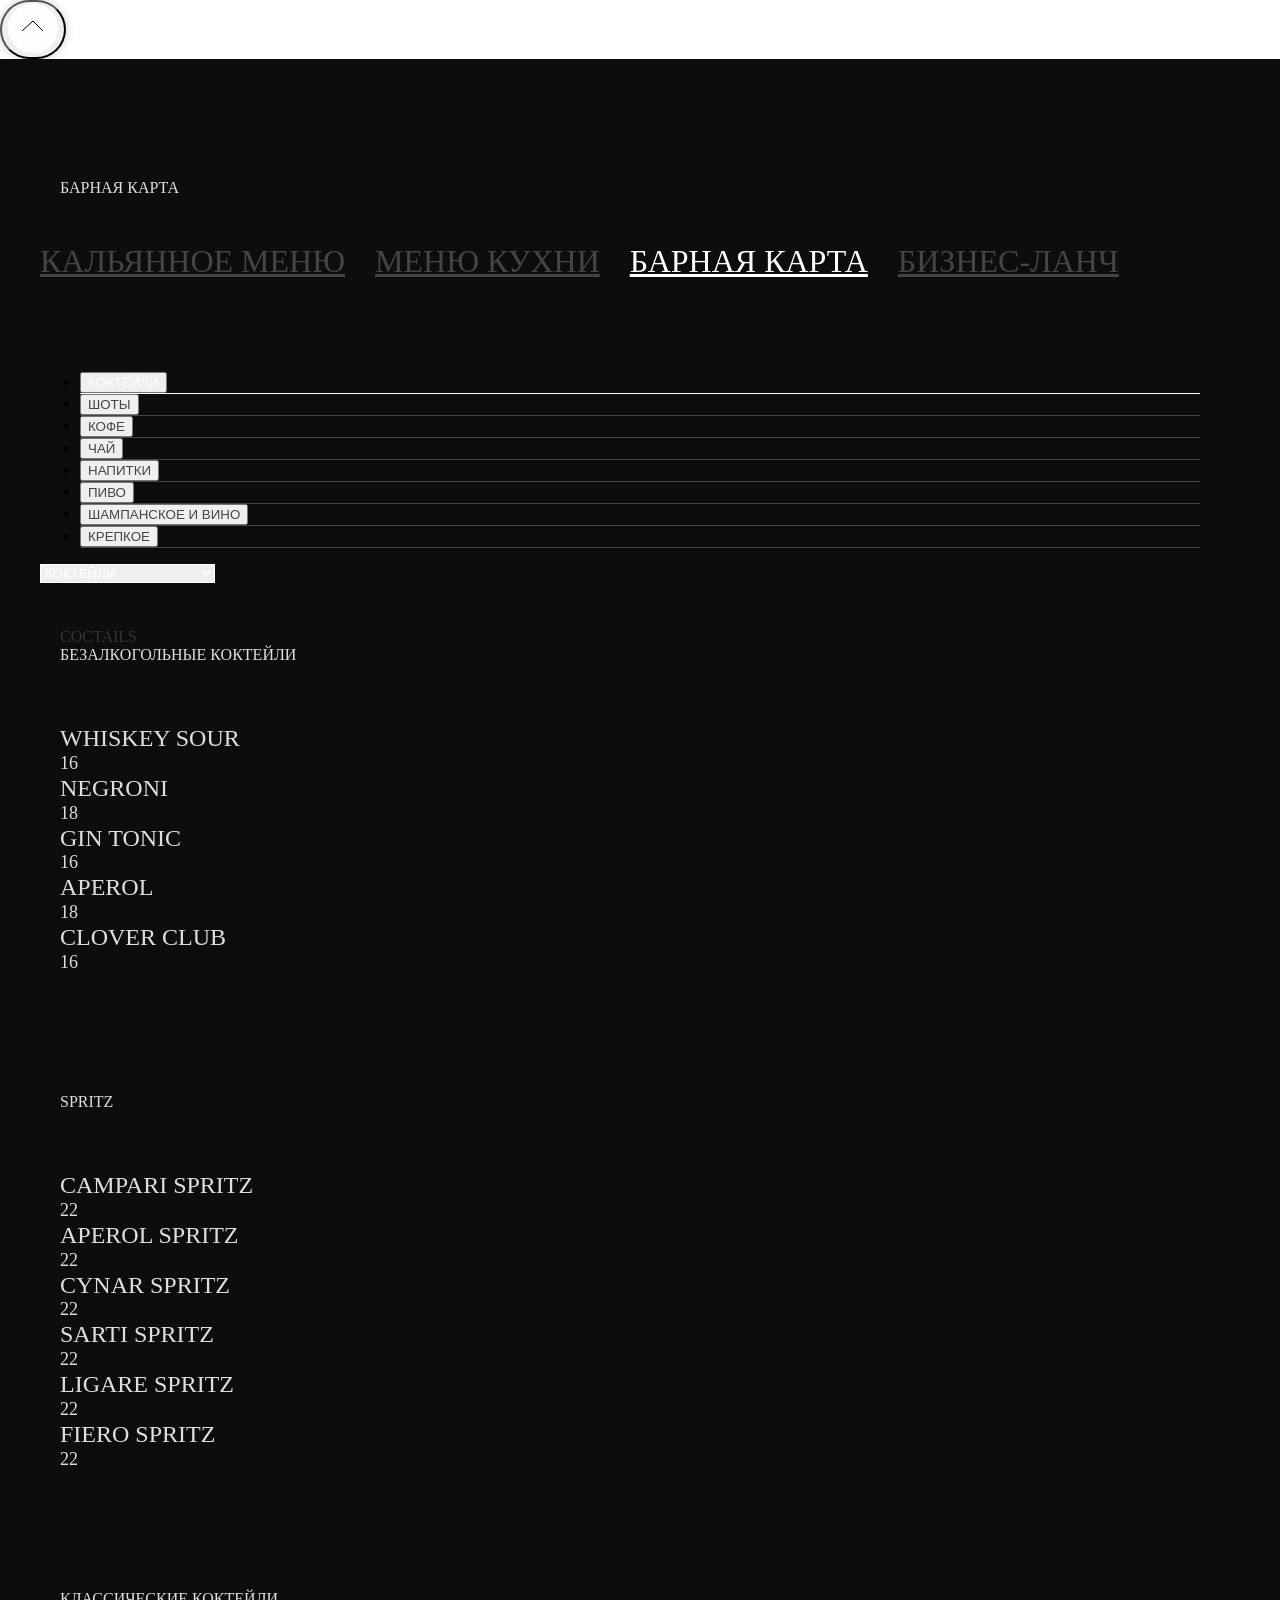
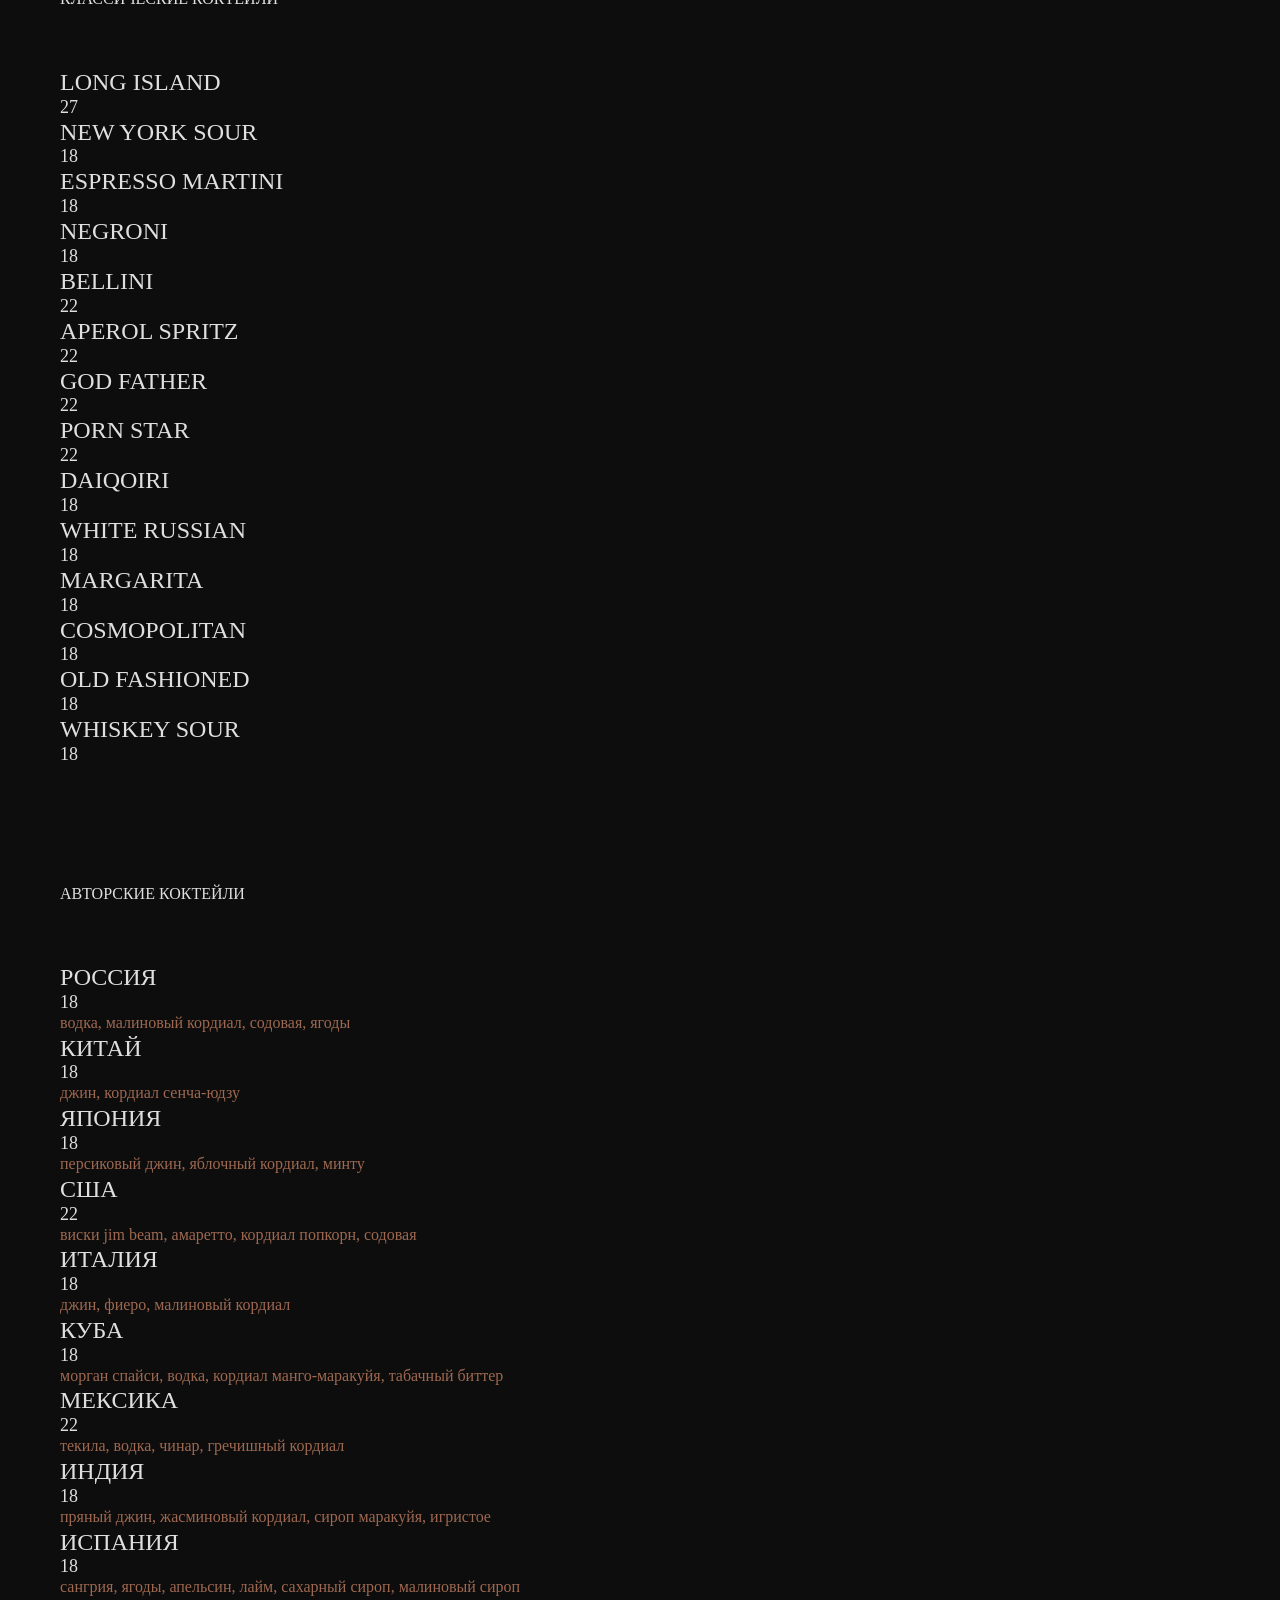
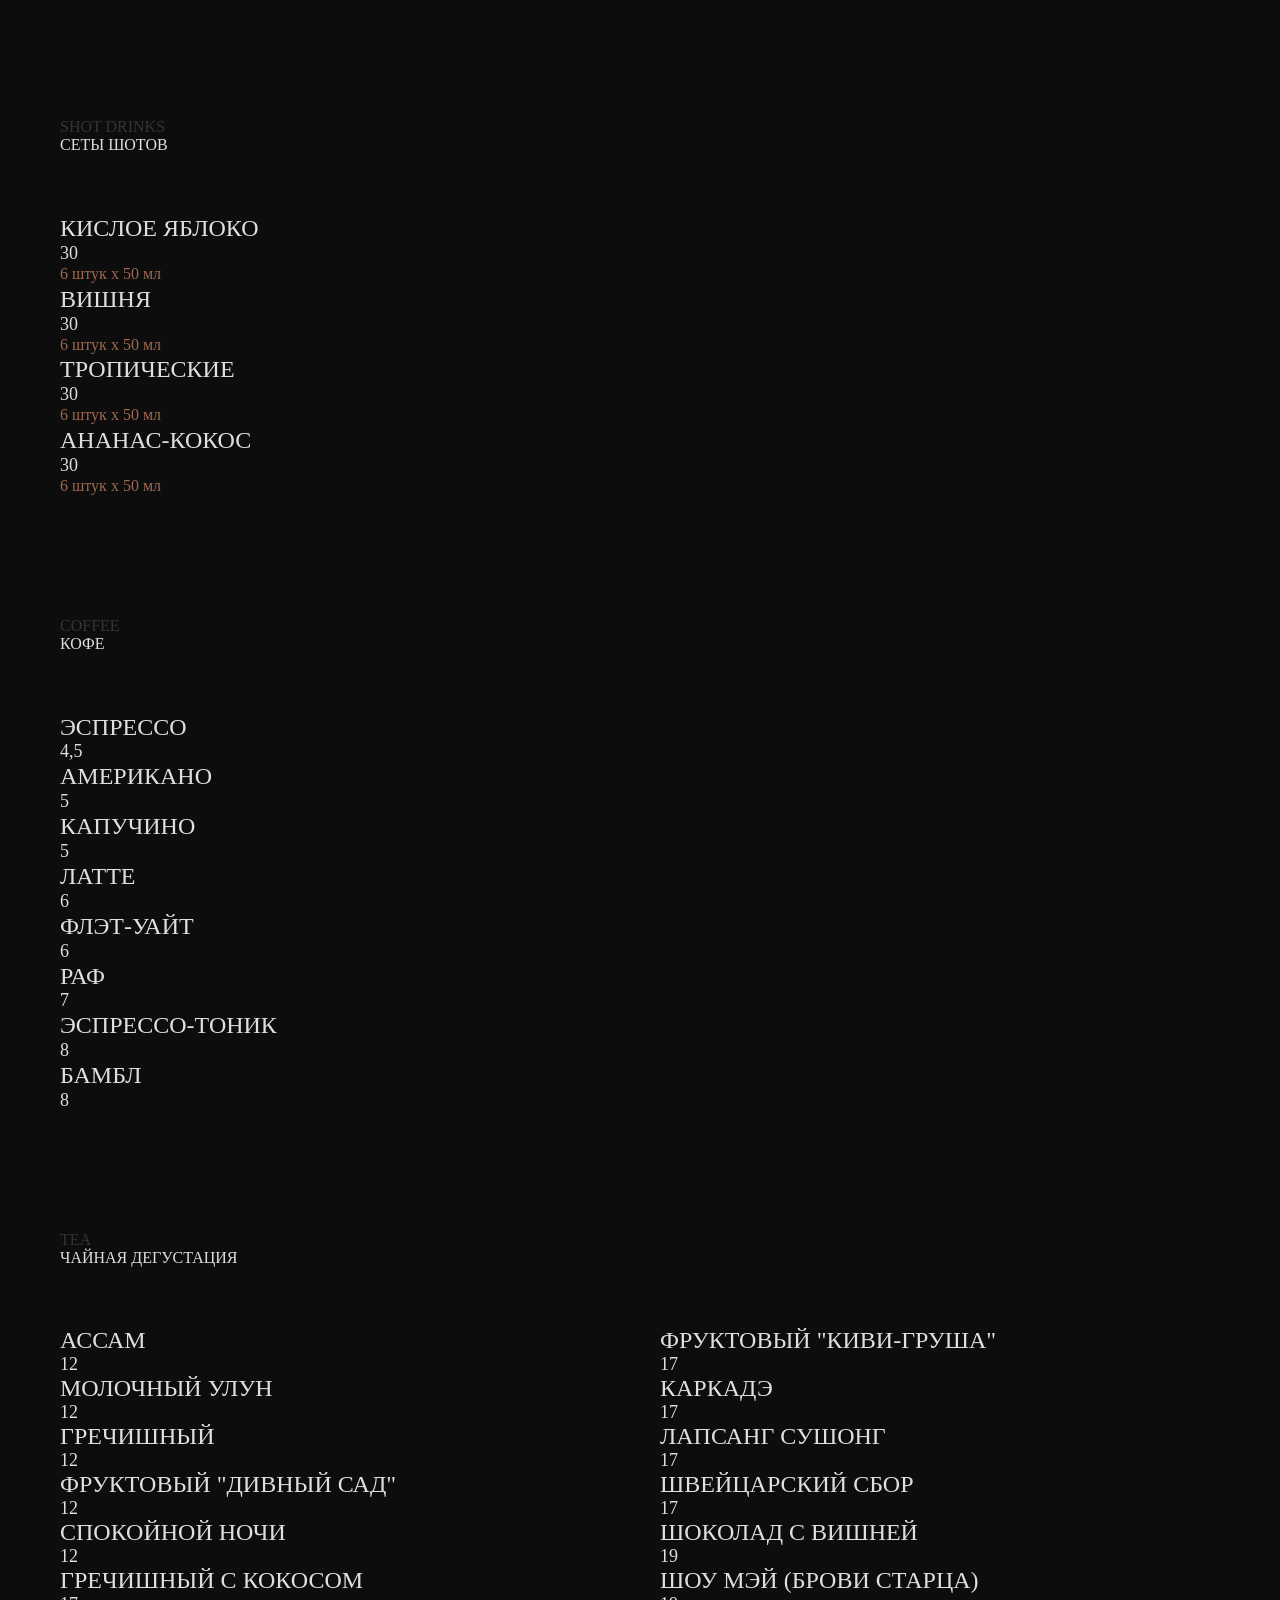
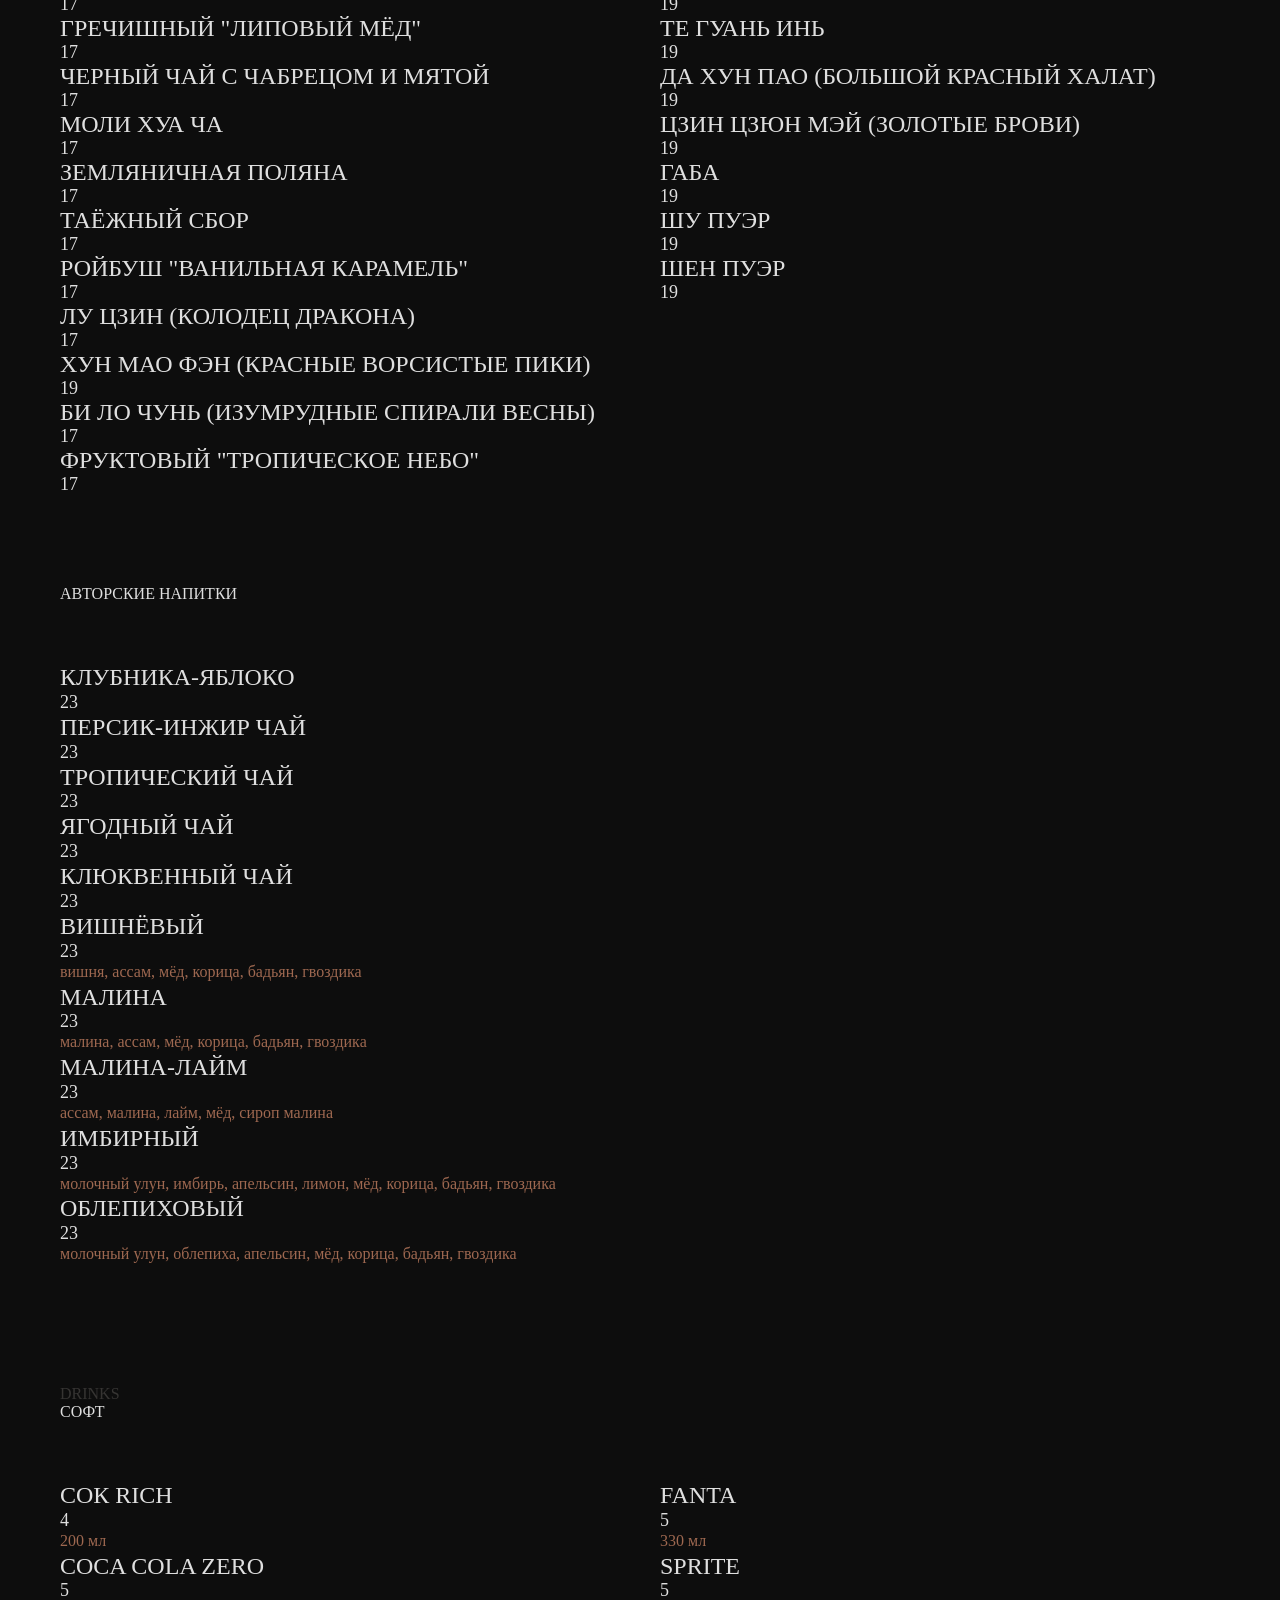
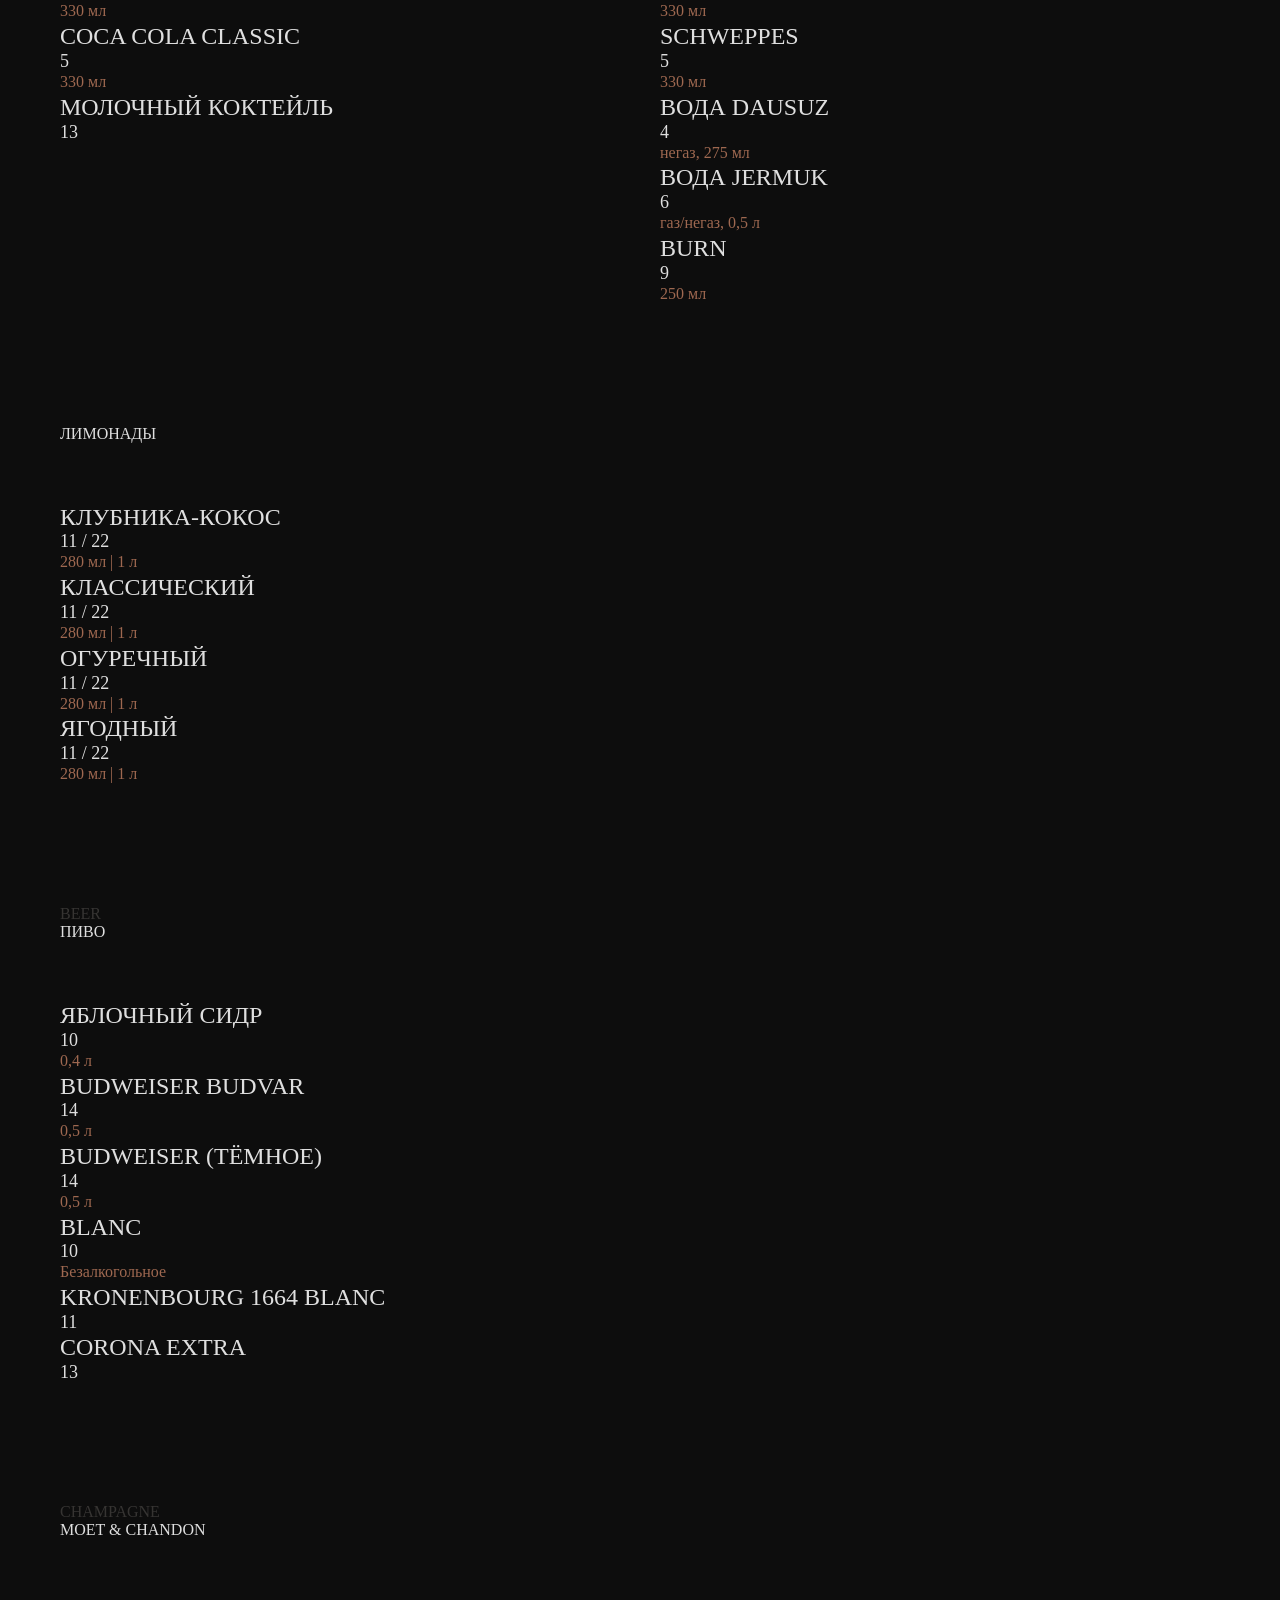
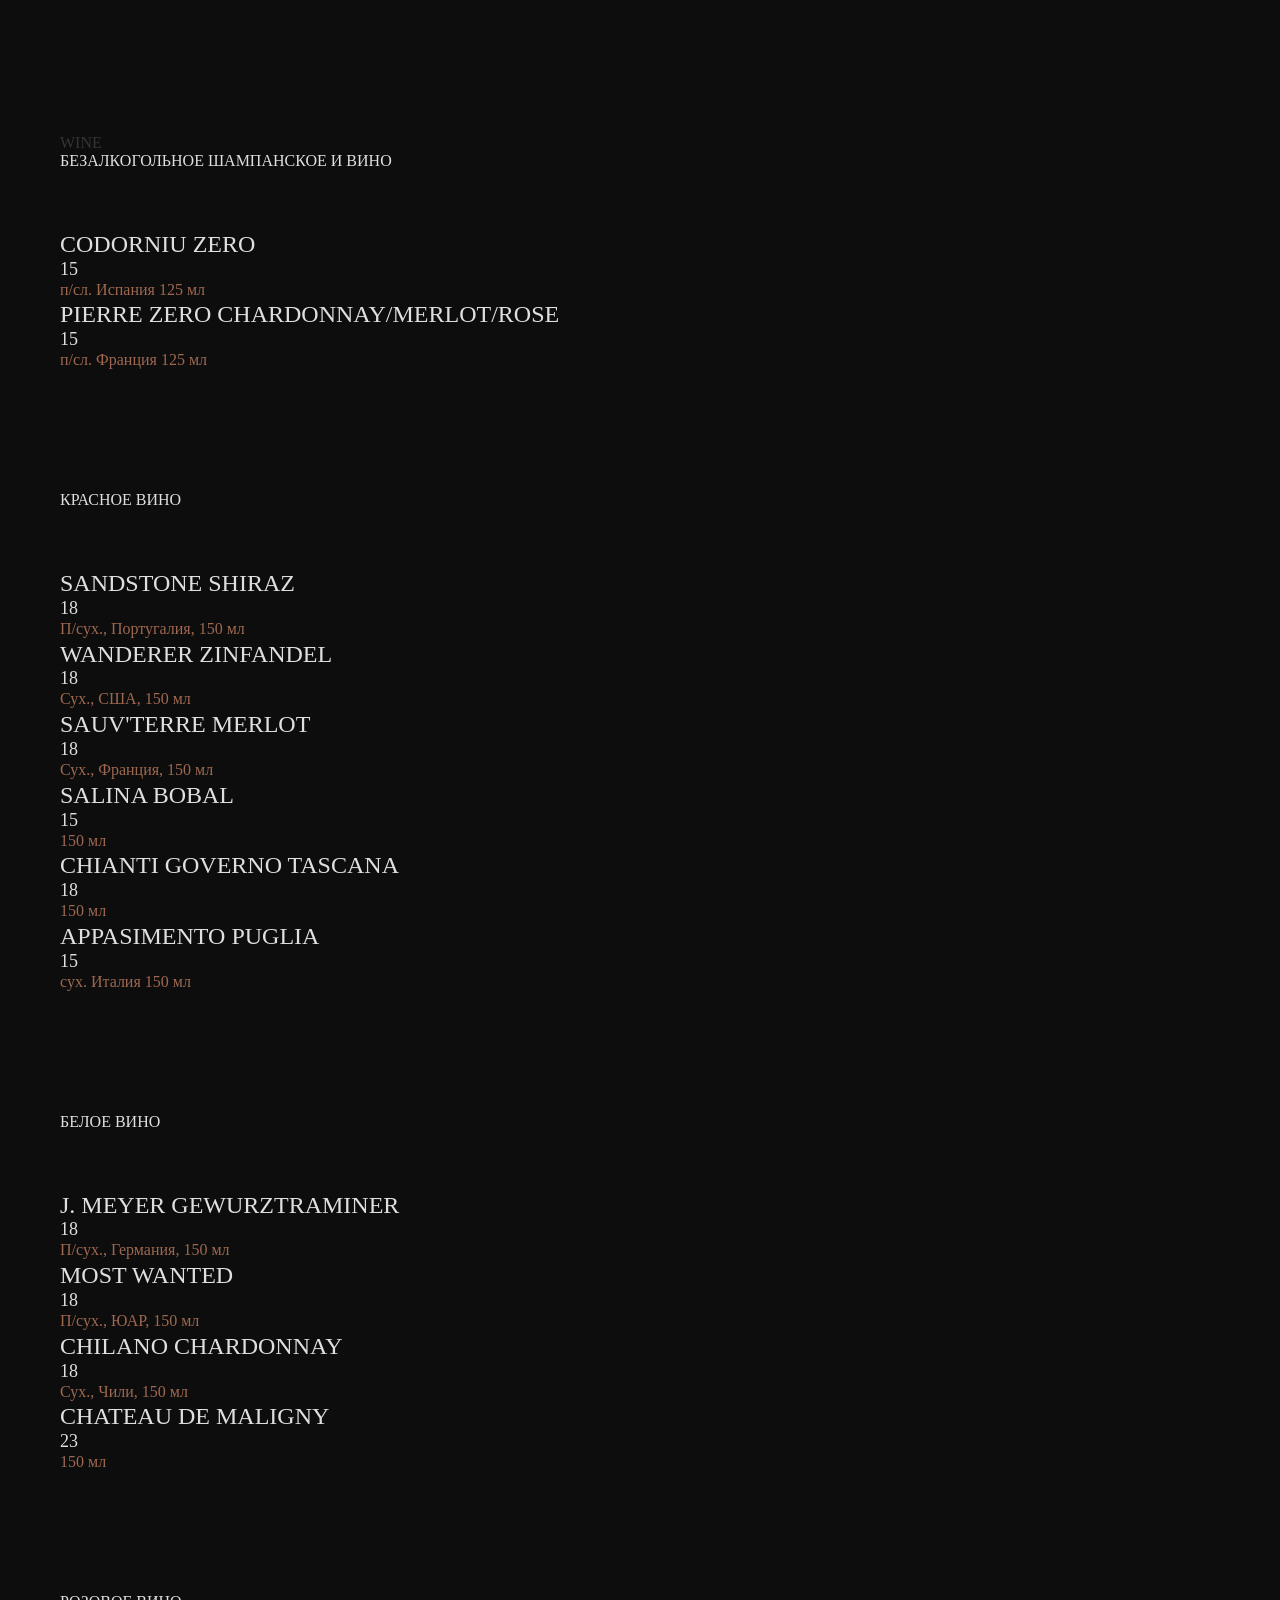
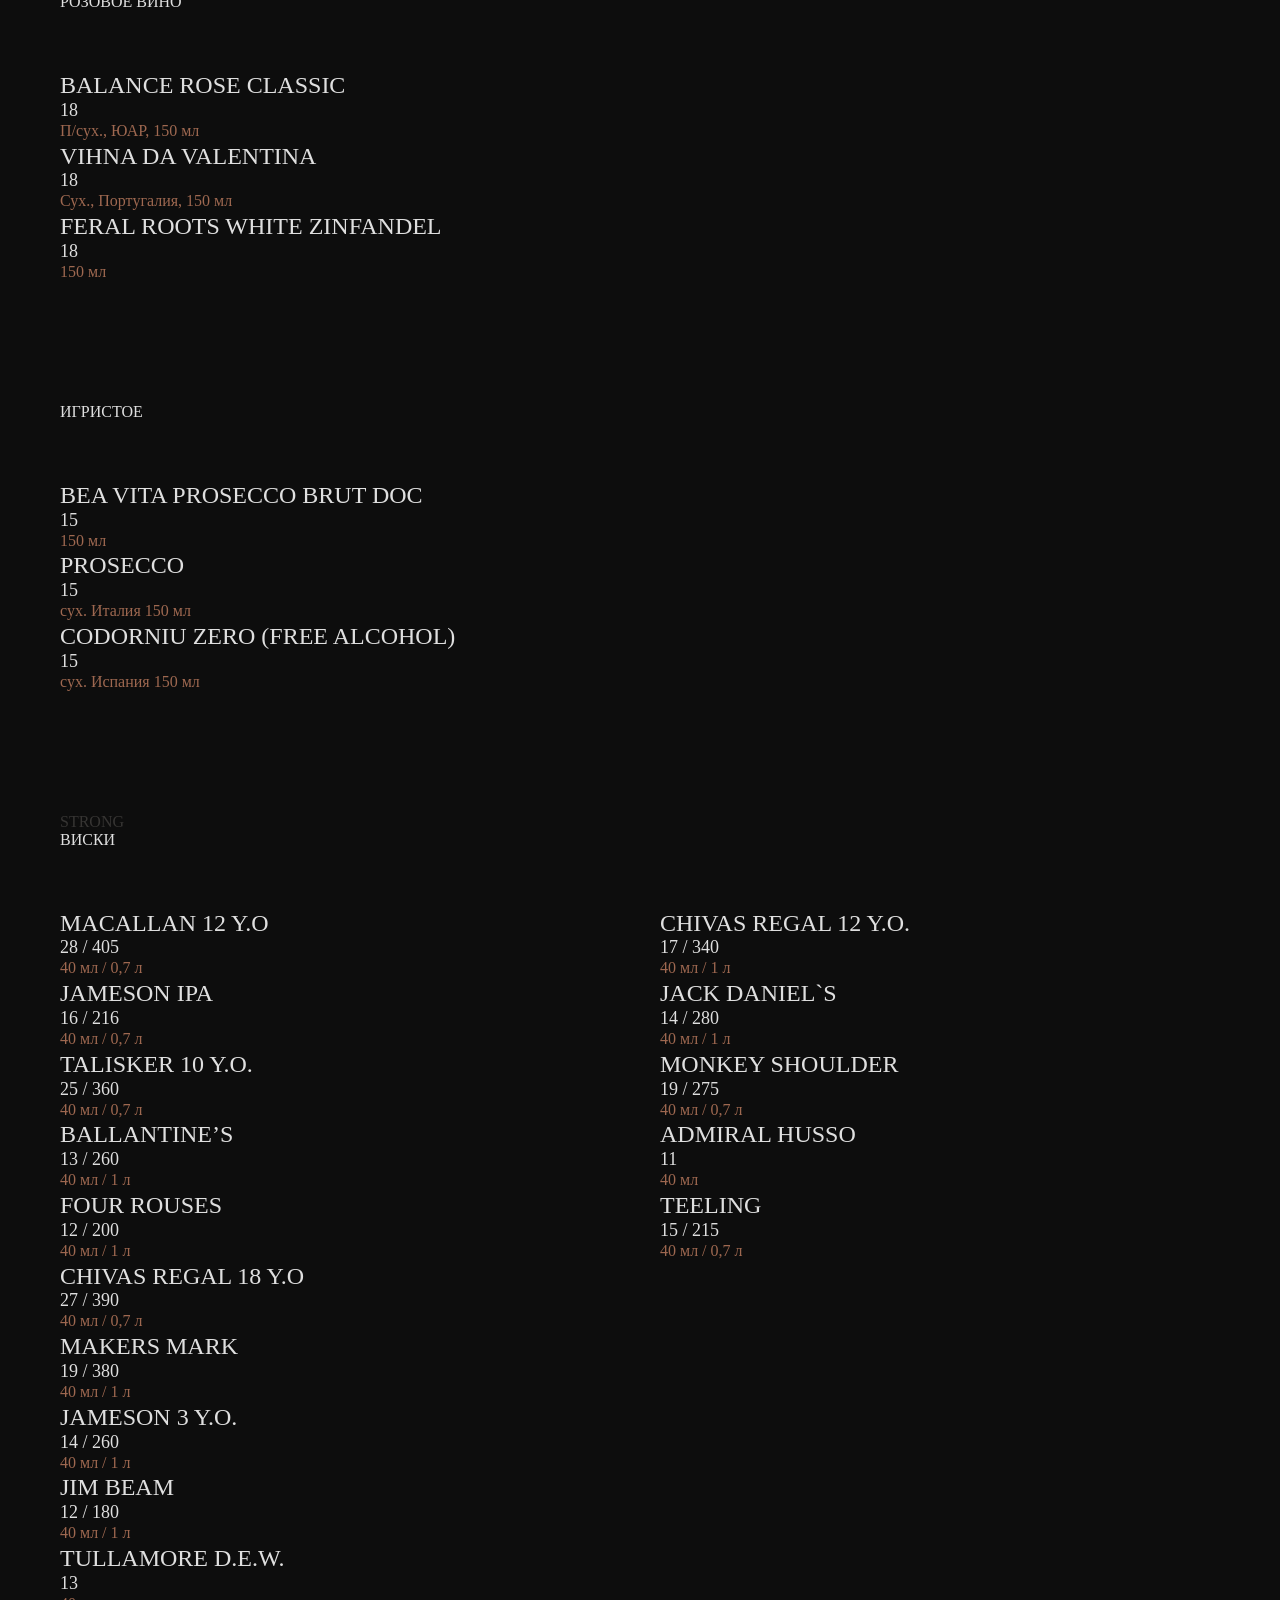
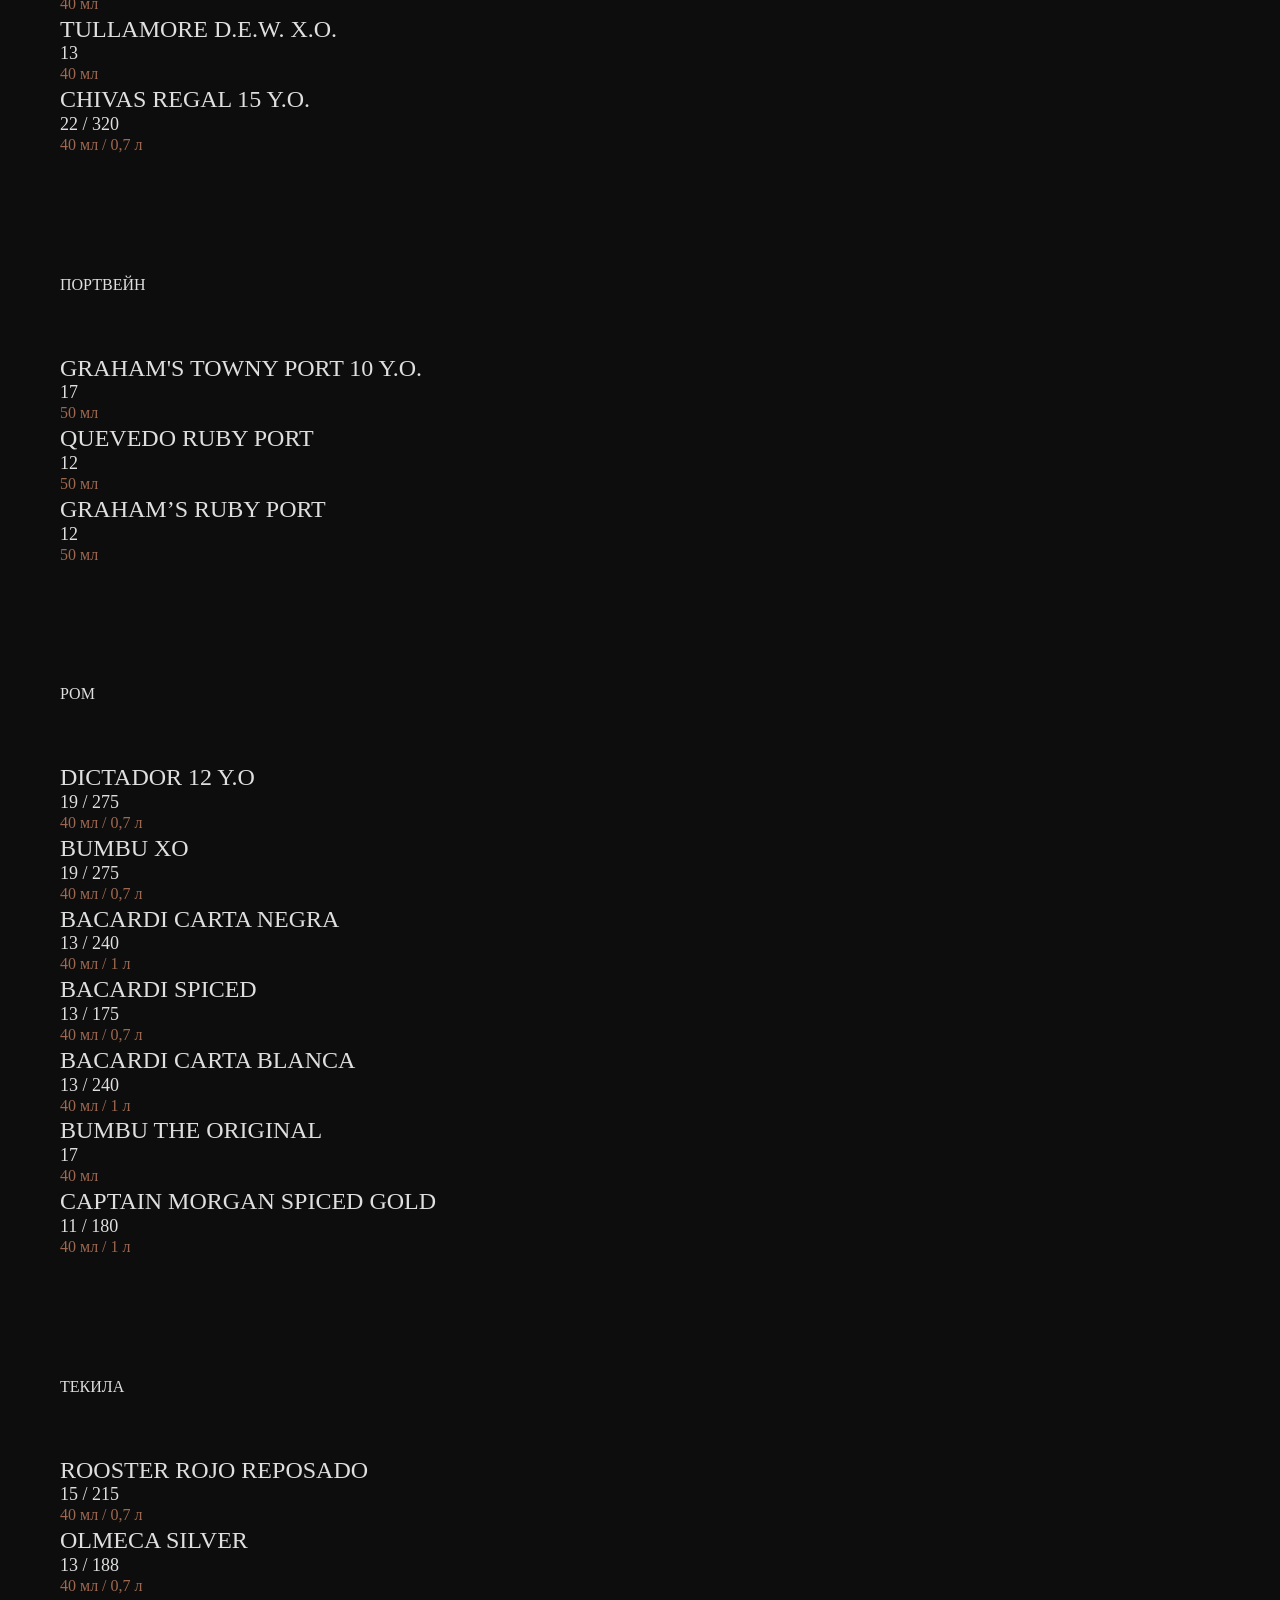
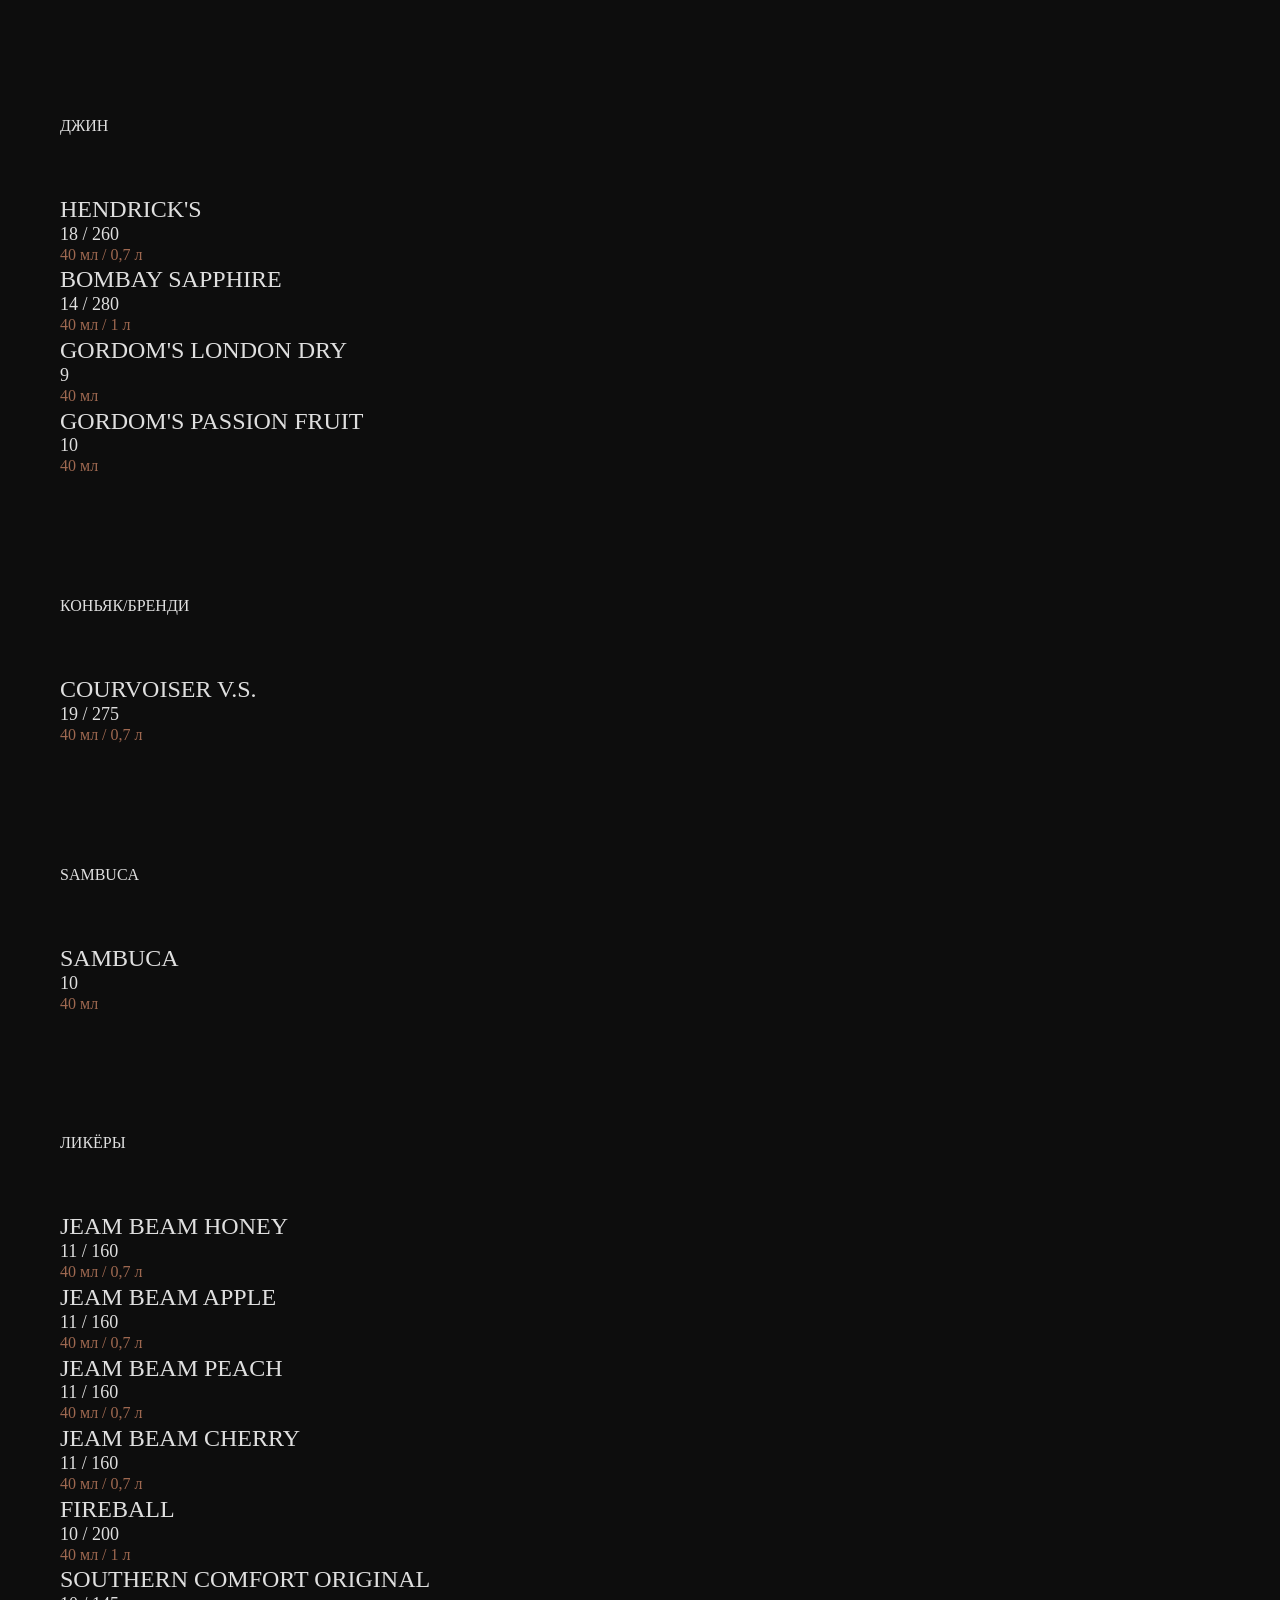
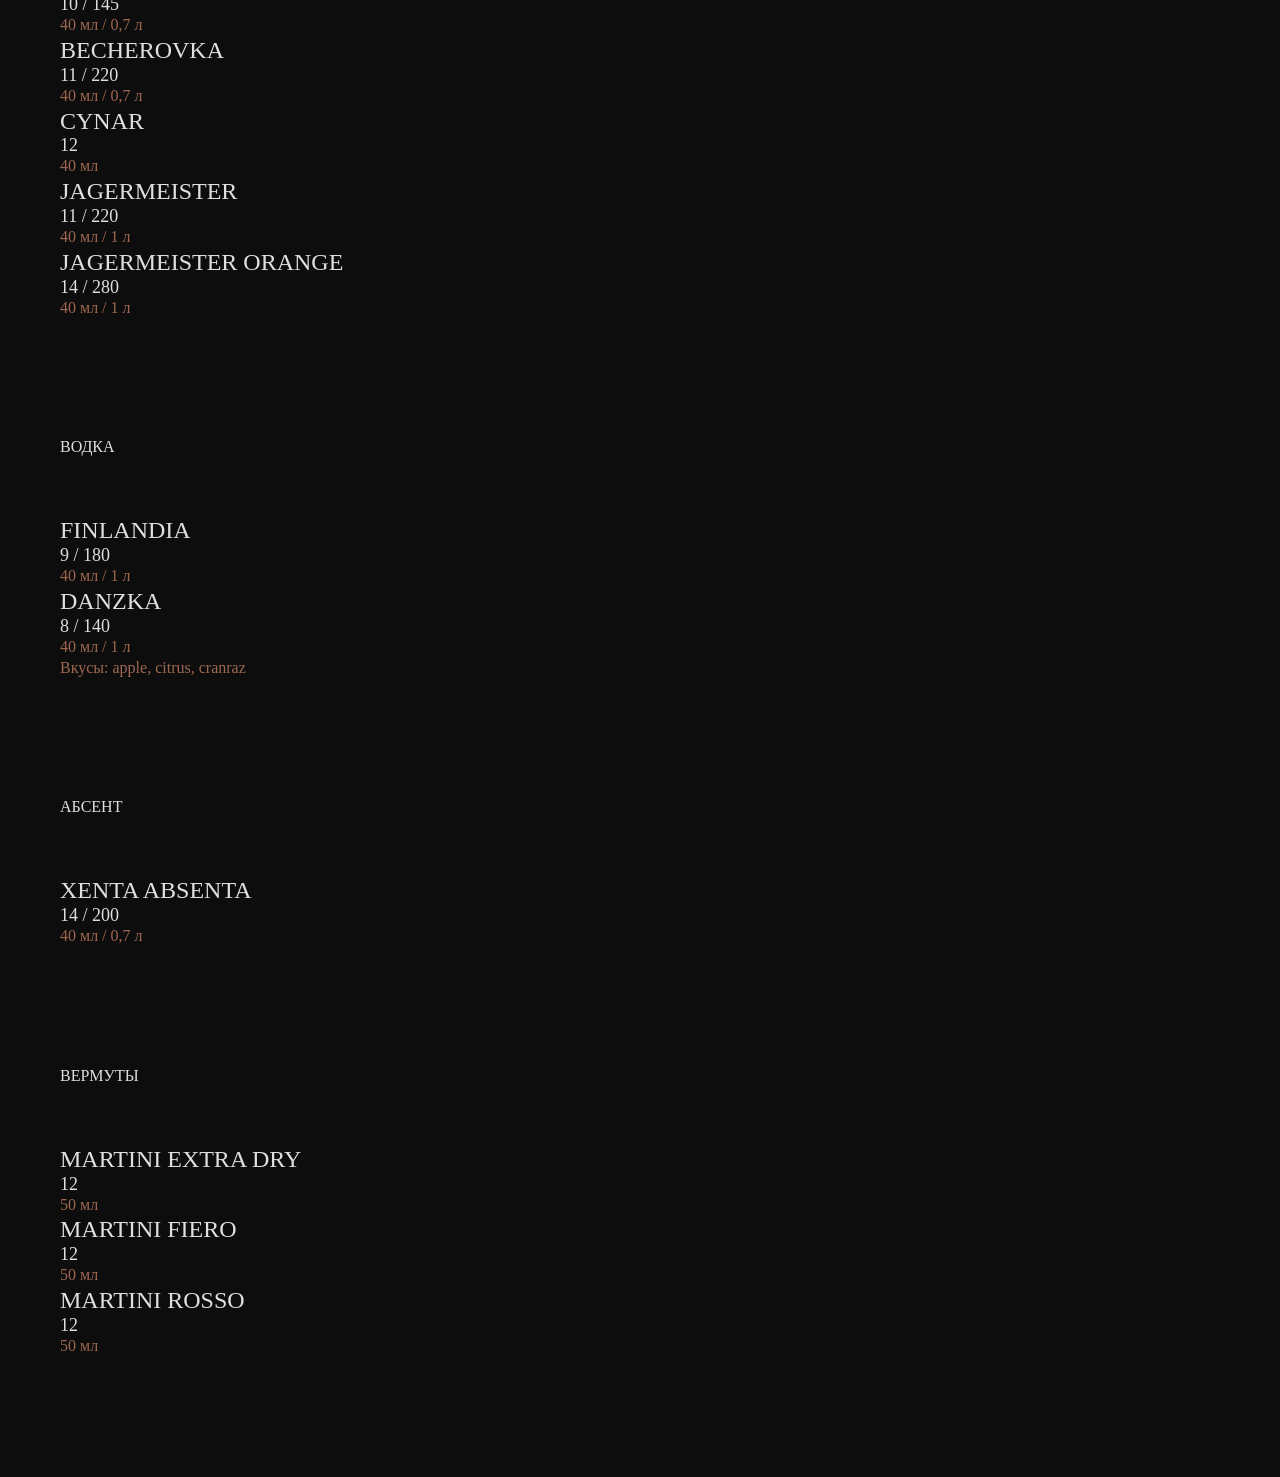
==== commit bf0565cf: "ф" ====
--- a/m-premium/bar.html
+++ b/m-premium/bar.html
@@ -1,348 +1,131 @@
-<!DOCTYPE html>
-<html lang="ru">
-<head>
-<meta charset="utf-8">
-<meta name="viewport" content="width=device-width, initial-scale=1.0">
-<title>БАР — Барная карта</title>
-<link rel="stylesheet" href="style.css">
-</head>
-<body>
-
-<a class="logo-fixed" href="../index.html">
-  <img src="https://static.tildacdn.com/tild3233-3136-4334-b830-346330613430/1000009714.png" alt="Логотип">
-</a>
-
-<button class="wishlist-btn" id="wishlistBtn">
-  <svg viewBox="0 0 41 35" xmlns="http://www.w3.org/2000/svg">
-    <path d="M39.9516 11.9535C39.9516 22.5416 20.4993 33.8088 20.4993 33.8088C20.4993 33.8088 1.04688 22.5416 1.04688 11.9535C1.04688 -2.42254 20.4993 -2.2284 20.4993 10.4239C20.4993 -2.2284 39.9516 -2.03914 39.9516 11.9535Z"/>
-  </svg>
-</button>
-
-<div class="page-header">
-  <h1 class="page-title">Барная карта</h1>
-</div>
-
-<nav class="nav-desktop">
-  <ul>
-    <li><a href="hookah-menu.html">Кальянное меню</a></li>
-    <li><a href="kitchen-menu.html">Меню кухни</a></li>
-    <li><a href="bar.html" class="active">Барная карта</a></li>
-    <li><a href="business-lunch.html">Бизнес-ланч</a></li>
-  </ul>
-</nav>
-
-<nav class="nav-mobile">
-  <a href="hookah-menu.html">
-    <span class="btn-text">Кальянное меню</span>
-    <svg viewBox="0 0 10 18"><path d="M1 1L8.27 9L1 17" stroke-linecap="round"/></svg>
-  </a>
-  <a href="kitchen-menu.html">
-    <span class="btn-text">Меню кухни</span>
-    <svg viewBox="0 0 10 18"><path d="M1 1L8.27 9L1 17" stroke-linecap="round"/></svg>
-  </a>
-  <a href="bar.html" class="active">
-    <span class="btn-text">Барная карта</span>
-    <svg viewBox="0 0 10 18"><path d="M1 1L8.27 9L1 17" stroke-linecap="round"/></svg>
-  </a>
-  <a href="business-lunch.html">
-    <span class="btn-text">
-      Бизнес-ланч
-      <div class="btn-descr">Понедельник–Пятница до 16:00</div>
-    </span>
-    <svg viewBox="0 0 10 18"><path d="M1 1L8.27 9L1 17" stroke-linecap="round"/></svg>
-  </a>
-</nav>
-
-<div class="divider"><div class="divider-inner"></div></div>
-<div class="spacer"></div>
-
-<!-- DESKTOP TABS -->
-<div class="tabs-wrap">
-  <ul class="tabs-list" id="tabsList"></ul>
-</div>
-
-<!-- MOBILE SELECT -->
-<div class="tabs-select-wrap">
-  <select class="tabs-select" id="tabsSelect" onchange="switchTab(this.value)"></select>
-</div>
-
-<div id="tabContent"></div>
-
-<div style="height:80px;"></div>
-
-<button class="scroll-top" id="scrollTopBtn" onclick="window.scrollTo({top:0,behavior:'smooth'})">
-  <svg viewBox="0 0 50 50"><path d="M14 28L25 18l11 10"/></svg>
-</button>
-
-<script>
-const tabs = [
-  { id: 'cocktails', label: 'Коктейли', watermark: 'Coctails', sections: [
-    { title: 'Безалкогольные коктейли', items: [
-      {name:'Whiskey Sour', price:'16'}, {name:'Negroni', price:'18'}, {name:'Gin Tonic', price:'16'},
-      {name:'Aperol', price:'18'}, {name:'Clover Club', price:'16'},
-    ]},
-    { title: 'Spritz', items: [
-      {name:'Campari Spritz', price:'22'}, {name:'Aperol Spritz', price:'22'}, {name:'Cynar Spritz', price:'22'},
-      {name:'Sarti Spritz', price:'22'}, {name:'Ligare Spritz', price:'22'}, {name:'Fiero Spritz', price:'22'},
-    ]},
-    { title: 'Классические коктейли', items: [
-      {name:'Long Island', price:'27'}, {name:'New York Sour', price:'18'}, {name:'Espresso Martini', price:'18'},
-      {name:'Negroni', price:'18'}, {name:'Bellini', price:'22'}, {name:'Aperol Spritz', price:'22'},
-      {name:'God Father', price:'22'}, {name:'Porn Star', price:'22'}, {name:'Daiquiri', price:'18'},
-      {name:'White Russian', price:'18'}, {name:'Margarita', price:'18'}, {name:'Cosmopolitan', price:'18'},
-      {name:'Old Fashioned', price:'18'}, {name:'Whiskey Sour', price:'18'},
-    ]},
-    { title: 'Авторские коктейли', items: [
-      {name:'Россия', price:'18', descr:'водка, малиновый кордиал, содовая, ягоды'},
-      {name:'Китай', price:'18', descr:'джин, кордиал сенча-юдзу'},
-      {name:'Япония', price:'18', descr:'персиковый джин, яблочный кордиал, минту'},
-      {name:'США', price:'22', descr:'виски jim beam, амаретто, кордиал попкорн, содовая'},
-      {name:'Италия', price:'18', descr:'джин, фиеро, малиновый кордиал'},
-      {name:'Куба', price:'18', descr:'морган спайси, водка, кордиал манго-маракуйя, табачный биттер'},
-      {name:'Мексика', price:'22', descr:'текила, водка, чинар, гречишный кордиал'},
-      {name:'Индия', price:'18', descr:'пряный джин, жасминовый кордиал, сироп маракуйя, игристое'},
-      {name:'Испания', price:'18', descr:'сангрия, ягоды, апельсин, лайм, сахарный сироп, малиновый сироп'},
-    ]},
-  ]},
-  { id: 'shots', label: 'Шоты', watermark: 'Shot drinks', sections: [
-    { title: 'Сеты шотов', items: [
-      {name:'Кислое яблоко', price:'30', descr:'6 штук х 50 мл'},
-      {name:'Вишня', price:'30', descr:'6 штук х 50 мл'},
-      {name:'Тропические', price:'30', descr:'6 штук х 50 мл'},
-      {name:'Ананас-кокос', price:'30', descr:'6 штук х 50 мл'},
-    ]},
-  ]},
-  { id: 'coffee', label: 'Кофе', watermark: 'Coffee', sections: [
-    { title: 'Кофе', items: [
-      {name:'Эспрессо', price:'4,5'}, {name:'Американо', price:'5'}, {name:'Капучино', price:'5'},
-      {name:'Латте', price:'6'}, {name:'Флэт-уайт', price:'6'}, {name:'Раф', price:'7'},
-      {name:'Эспрессо-тоник', price:'8'}, {name:'Бамбл', price:'8'},
-    ]},
-  ]},
-  { id: 'tea', label: 'Чай', watermark: 'Tea', sections: [
-    { title: 'Чайная дегустация', items: [
-      {name:'Ассам', price:'12'}, {name:'Молочный улун', price:'12'}, {name:'Гречишный', price:'12'},
-      {name:'Фруктовый "Дивный сад"', price:'12'}, {name:'Спокойной ночи', price:'12'},
-      {name:'Гречишный с кокосом', price:'17'}, {name:'Гречишный "Липовый мёд"', price:'17'},
-      {name:'Чёрный чай с чабрецом и мятой', price:'17'}, {name:'Моли Хуа Ча', price:'17'},
-      {name:'Земляничная поляна', price:'17'}, {name:'Таёжный сбор', price:'17'},
-      {name:'Ройбуш "Ванильная карамель"', price:'17'}, {name:'Лу Цзин', price:'17'},
-      {name:'Хун Мао Фэн', price:'19'}, {name:'Би Ло Чунь', price:'17'},
-      {name:'Фруктовый "Тропическое небо"', price:'17'}, {name:'Фруктовый "Киви-груша"', price:'17'},
-      {name:'Каркадэ', price:'17'}, {name:'Лапсанг Сушонг', price:'17'},
-      {name:'Швейцарский сбор', price:'17'}, {name:'Шоколад с вишней', price:'19'},
-      {name:'Шоу Мэй', price:'19'}, {name:'Те Гуань Инь', price:'19'},
-      {name:'Да Хун Пао', price:'19'}, {name:'Цзин Цзюн Мэй', price:'19'},
-      {name:'Габа', price:'19'}, {name:'Шу Пуэр', price:'19'}, {name:'Шен Пуэр', price:'19'},
-    ]},
-    { title: 'Авторские напитки', items: [
-      {name:'Клубника-яблоко', price:'23'}, {name:'Персик-инжир чай', price:'23'},
-      {name:'Тропический чай', price:'23'}, {name:'Ягодный чай', price:'23'},
-      {name:'Клюквенный чай', price:'23'}, {name:'Вишнёвый', price:'23', descr:'вишня, ассам, мёд, корица, бадьян, гвоздика'},
-      {name:'Малина', price:'23', descr:'малина, ассам, мёд, корица, бадьян, гвоздика'},
-      {name:'Малина-лайм', price:'23', descr:'ассам, малина, лайм, мёд, сироп малина'},
-      {name:'Имбирный', price:'23', descr:'молочный улун, имбирь, апельсин, лимон, мёд, корица, бадьян, гвоздика'},
-      {name:'Облепиховый', price:'23', descr:'молочный улун, облепиха, апельсин, мёд, корица, бадьян, гвоздика'},
-    ]},
-  ]},
-  { id: 'drinks', label: 'Напитки', watermark: 'Drinks', sections: [
-    { title: 'Софт', items: [
-      {name:'Сок Rich', price:'4', descr:'200 мл'}, {name:'Coca Cola Zero', price:'5', descr:'330 мл'},
-      {name:'Coca Cola Classic', price:'5', descr:'330 мл'}, {name:'Молочный коктейль', price:'13'},
-      {name:'Fanta', price:'5', descr:'330 мл'}, {name:'Sprite', price:'5', descr:'330 мл'},
-      {name:'Schweppes', price:'5', descr:'330 мл'}, {name:'Вода Dausuz', price:'4', descr:'негаз, 275 мл'},
-      {name:'Вода Jermuk', price:'6', descr:'газ/негаз, 0,5 л'}, {name:'Burn', price:'9', descr:'250 мл'},
-    ]},
-    { title: 'Лимонады', items: [
-      {name:'Клубника-кокос', price:'11 / 22', descr:'280 мл | 1 л'},
-      {name:'Классический', price:'11 / 22', descr:'280 мл | 1 л'},
-      {name:'Огуречный', price:'11 / 22', descr:'280 мл | 1 л'},
-      {name:'Ягодный', price:'11 / 22', descr:'280 мл | 1 л'},
-    ]},
-  ]},
-  { id: 'beer', label: 'Пиво', watermark: 'Beer', sections: [
-    { title: 'Пиво', items: [
-      {name:'Яблочный сидр', price:'10', descr:'0,4 л'},
-      {name:'Budweiser Budvar', price:'14', descr:'0,5 л'},
-      {name:'Budweiser (тёмное)', price:'14', descr:'0,5 л'},
-      {name:'Blanс (безалкогольное)', price:'10'},
-      {name:'Kronenbourg 1664 Blanс', price:'11'},
-      {name:'Corona Extra', price:'13'},
-    ]},
-  ]},
-  { id: 'wine', label: 'Шампанское и вино', watermark: 'Champagne & Wine', sections: [
-    { title: 'Moet & Chandon', items: [
-      {name:'Moet & Chandon BRUT Imperial', price:'400', descr:'0,75 л — Шампанское с насыщенным фруктовым вкусом, нотами персиков, яблок и цитрусов. NEW'},
-    ]},
-    { title: 'Безалкогольное шампанское и вино', items: [
-      {name:'Codorniu Zero', price:'15', descr:'п/сл. Испания 125 мл'},
-      {name:'Pierre Zero Chardonnay/Merlot/Rose', price:'15', descr:'п/сл. Франция 125 мл'},
-    ]},
-    { title: 'Красное вино', items: [
-      {name:'Sandstone Shiraz', price:'18', descr:'П/сух., Португалия, 150 мл'},
-      {name:'Wanderer Zinfandel', price:'18', descr:'Сух., США, 150 мл'},
-      {name:'Sauv\'terre merlot', price:'18', descr:'Сух., Франция, 150 мл'},
-      {name:'Salina Bobal', price:'15', descr:'150 мл'},
-      {name:'Chianti Governo Tascana', price:'18', descr:'150 мл'},
-      {name:'Appasimento Puglia', price:'15', descr:'сух. Италия 150 мл'},
-    ]},
-    { title: 'Белое вино', items: [
-      {name:'J. Meyer Gewurztraminer', price:'18', descr:'П/сух., Германия, 150 мл'},
-      {name:'Most Wanted', price:'18', descr:'П/сух., ЮАР, 150 мл'},
-      {name:'Chilano Chardonnay', price:'18', descr:'Сух., Чили, 150 мл'},
-      {name:'Chateau De Maligny', price:'23', descr:'150 мл'},
-    ]},
-    { title: 'Розовое вино', items: [
-      {name:'Balance rose classic', price:'18', descr:'П/сух., ЮАР, 150 мл'},
-      {name:'Vihna da Valentina', price:'18', descr:'Сух., Португалия, 150 мл'},
-      {name:'Feral Roots White Zinfandel', price:'18', descr:'150 мл'},
-    ]},
-    { title: 'Игристое', items: [
-      {name:'Bea Vita Prosecco brut DOC', price:'15', descr:'150 мл'},
-      {name:'Prosecco', price:'15', descr:'сух. Италия 150 мл'},
-      {name:'Codorniu Zero (free alcohol)', price:'15', descr:'сух. Испания 150 мл'},
-    ]},
-  ]},
-  { id: 'strong', label: 'Крепкое', watermark: 'Strong', sections: [
-    { title: 'Виски', items: [
-      {name:'Macallan 12 y.o', price:'28 / 405', descr:'40 мл / 0,7 л'},
-      {name:'Jameson IPA', price:'16 / 216', descr:'40 мл / 0,7 л'},
-      {name:'Talisker 10 Y.O.', price:'25 / 360', descr:'40 мл / 0,7 л'},
-      {name:'Ballantine\'s', price:'13 / 260', descr:'40 мл / 1 л'},
-      {name:'Four Rouses', price:'12 / 200', descr:'40 мл / 1 л'},
-      {name:'Chivas Regal 18 y.o', price:'27 / 390', descr:'40 мл / 0,7 л'},
-      {name:'Makers Mark', price:'19 / 380', descr:'40 мл / 1 л'},
-      {name:'Jameson 3 y.o.', price:'14 / 260', descr:'40 мл / 1 л'},
-      {name:'Jim Beam', price:'12 / 180', descr:'40 мл / 1 л'},
-      {name:'Tullamore D.E.W.', price:'13', descr:'40 мл'},
-      {name:'Tullamore D.E.W. X.O.', price:'13', descr:'40 мл'},
-      {name:'Chivas Regal 15 y.o.', price:'22 / 320', descr:'40 мл / 0,7 л'},
-      {name:'Chivas Regal 12 y.o.', price:'17 / 340', descr:'40 мл / 1 л'},
-      {name:'Jack Daniel\'s', price:'14 / 280', descr:'40 мл / 1 л'},
-      {name:'Monkey Shoulder', price:'19 / 275', descr:'40 мл / 0,7 л'},
-      {name:'Admiral Husso', price:'11', descr:'40 мл'},
-      {name:'Teeling', price:'15 / 215', descr:'40 мл / 0,7 л'},
-    ]},
-    { title: 'Портвейн', items: [
-      {name:'Graham\'s Towny Port 10 Y.O.', price:'17', descr:'50 мл'},
-      {name:'Quevedo Ruby Port', price:'12', descr:'50 мл'},
-      {name:'Graham\'s Ruby Port', price:'12', descr:'50 мл'},
-    ]},
-    { title: 'Ром', items: [
-      {name:'Dictador 12 y.o', price:'19 / 275', descr:'40 мл / 0,7 л'},
-      {name:'Bumbu XO', price:'19 / 275', descr:'40 мл / 0,7 л'},
-      {name:'Bacardi Carta Negra', price:'13 / 240', descr:'40 мл / 1 л'},
-      {name:'Bacardi Spiced', price:'13 / 175', descr:'40 мл / 0,7 л'},
-      {name:'Bacardi Carta Blanca', price:'13 / 240', descr:'40 мл / 1 л'},
-      {name:'Bumbu The Original', price:'17', descr:'40 мл'},
-      {name:'Captain Morgan Spiced Gold', price:'11 / 180', descr:'40 мл / 1 л'},
-    ]},
-    { title: 'Текила', items: [
-      {name:'Rooster Rojo Reposado', price:'15 / 215', descr:'40 мл / 0,7 л'},
-      {name:'Olmeca Silver', price:'13 / 188', descr:'40 мл / 0,7 л'},
-    ]},
-    { title: 'Джин', items: [
-      {name:'Hendrick\'s', price:'18 / 260', descr:'40 мл / 0,7 л'},
-      {name:'Bombay Sapphire', price:'14 / 280', descr:'40 мл / 1 л'},
-      {name:'Gordon\'s London Dry', price:'9', descr:'40 мл'},
-      {name:'Gordon\'s Passion Fruit', price:'10', descr:'40 мл'},
-    ]},
-    { title: 'Коньяк/Бренди', items: [
-      {name:'Courvoiser V.S.', price:'19 / 275', descr:'40 мл / 0,7 л'},
-    ]},
-    { title: 'Sambuca', items: [
-      {name:'Sambuca', price:'10', descr:'40 мл'},
-    ]},
-    { title: 'Ликёры', items: [
-      {name:'Jeam Beam Honey', price:'11 / 160', descr:'40 мл / 0,7 л'},
-      {name:'Jeam Beam Apple', price:'11 / 160', descr:'40 мл / 0,7 л'},
-      {name:'Jeam Beam Peach', price:'11 / 160', descr:'40 мл / 0,7 л'},
-      {name:'Jeam Beam Cherry', price:'11 / 160', descr:'40 мл / 0,7 л'},
-      {name:'Fireball', price:'10 / 200', descr:'40 мл / 1 л'},
-      {name:'Southern Comfort Original', price:'10 / 145', descr:'40 мл / 0,7 л'},
-      {name:'Becherovka', price:'11 / 220', descr:'40 мл / 0,7 л'},
-      {name:'Cynar', price:'12', descr:'40 мл'},
-      {name:'Jagermeister', price:'11 / 220', descr:'40 мл / 1 л'},
-      {name:'Jagermeister Orange', price:'14 / 280', descr:'40 мл / 1 л'},
-    ]},
-    { title: 'Водка', items: [
-      {name:'Finlandia', price:'9 / 180', descr:'40 мл / 1 л'},
-      {name:'Danzka', price:'8 / 140', descr:'40 мл / 1 л — Вкусы: apple, citrus, cranraz'},
-    ]},
-    { title: 'Абсент', items: [
-      {name:'Xenta Absenta', price:'14 / 200', descr:'40 мл / 0,7 л'},
-    ]},
-    { title: 'Вермуты', items: [
-      {name:'Martini Extra Dry', price:'12', descr:'50 мл'},
-      {name:'Martini Fiero', price:'12', descr:'50 мл'},
-      {name:'Martini Rosso', price:'12', descr:'50 мл'},
-    ]},
-  ]},
-];
-
-let currentTab = 'cocktails';
-
-function buildTabs() {
-  const list = document.getElementById('tabsList');
-  const sel = document.getElementById('tabsSelect');
-  tabs.forEach(t => {
-    const li = document.createElement('li');
-    li.className = 'tab-item' + (t.id===currentTab?' active':'');
-    li.innerHTML = `<button class="tab-btn" onclick="switchTab('${t.id}')">${t.label}</button>`;
-    list.appendChild(li);
-    const opt = document.createElement('option');
-    opt.value = t.id;
-    opt.textContent = t.label;
-    sel.appendChild(opt);
-  });
-}
-
-function switchTab(id) {
-  currentTab = id;
-  document.querySelectorAll('.tab-item').forEach(el => {
-    el.classList.toggle('active', el.querySelector('button').onclick.toString().includes(`'${id}'`));
-  });
-  document.getElementById('tabsSelect').value = id;
-  renderTab(id);
-}
-
-function renderTab(id) {
-  const tab = tabs.find(t=>t.id===id);
-  let html = `
-    <div class="section-watermark"><div class="section-watermark-text">${tab.watermark}</div></div>
-  `;
-  tab.sections.forEach(sec => {
-    html += `<div class="section-title"><h2>${sec.title}</h2></div>`;
-    html += `<div class="pricelist-wrap"><div class="pricelist-cols">`;
-    const half = Math.ceil(sec.items.length / 2);
-    const col1 = sec.items.slice(0, half);
-    const col2 = sec.items.slice(half);
-    html += `<div>` + col1.map(renderItem).join('') + `</div>`;
-    html += `<div>` + col2.map(renderItem).join('') + `</div>`;
-    html += `</div></div>`;
-  });
-  document.getElementById('tabContent').innerHTML = html;
-}
-
-function renderItem(item) {
-  return `
-    <div class="pricelist-item">
-      <div class="pricelist-row">
-        <div class="pricelist-name">${item.name}</div>
-        <div class="pricelist-price">${item.price}</div>
-      </div>
-      <div class="pricelist-line"></div>
-      ${item.descr ? `<div class="pricelist-descr">${item.descr}</div>` : ''}
-    </div>
-  `;
-}
-
-window.addEventListener('scroll', () => {
-  document.getElementById('scrollTopBtn').classList.toggle('visible', window.scrollY > 300);
-});
-
-buildTabs();
-renderTab(currentTab);
-</script>
-</body>
-</html>
+<!DOCTYPE html> <html lang="ru"> <head> <meta charset="utf-8" /> <meta http-equiv="Content-Type" content="text/html; charset=utf-8" /> <meta name="viewport" content="width=device-width, initial-scale=1.0" /> <!--metatextblock--> <title>БАР</title> <meta name="description" content="Меню с баром" /> <meta property="og:url" content="https://phcf.pro/m-premium/bar" /> <meta property="og:title" content="БАР" /> <meta property="og:description" content="Меню с баром" /> <meta property="og:type" content="website" /> <meta property="og:image" content="../assets/tild6630-6236-4437-b139-663733393763/335555570_1414968315.jpg" /> <link rel="canonical" href="bar.html"> <!--/metatextblock--> <meta name="format-detection" content="telephone=no" /> <meta http-equiv="x-dns-prefetch-control" content="on"> <link rel="dns-prefetch" href="https://ws.tildacdn.com"> <link rel="dns-prefetch" href="https://static.tildacdn.com"> <link rel="shortcut icon" href="../assets/tild6530-6264-4230-b031-613930366537/favicon.ico" type="image/x-icon" /> <link rel="apple-touch-icon" href="../assets/tild6163-6439-4865-a232-656231646137/Group_1_1.png"> <link rel="apple-touch-icon" sizes="76x76" href="../assets/tild6163-6439-4865-a232-656231646137/Group_1_1.png"> <link rel="apple-touch-icon" sizes="152x152" href="../assets/tild6163-6439-4865-a232-656231646137/Group_1_1.png"> <link rel="apple-touch-startup-image" href="../assets/tild6163-6439-4865-a232-656231646137/Group_1_1.png"> <meta name="msapplication-TileColor" content="#000000"> <meta name="msapplication-TileImage" content="../assets/tild6361-3037-4933-a665-663538653162/Group_1.png"> <!-- Assets --> <script src="../neo/js/tilda-fallback-1.0.min.js" async charset="utf-8"></script> <link rel="stylesheet" href="../assets/css/tilda-grid-3.0.min.css" type="text/css" media="all" onerror="this.loaderr='y';"/> <link rel="stylesheet" href="../assets/ws/project6620415/tilda-blocks-page61962223.min.css" type="text/css" media="all" onerror="this.loaderr='y';" /> <link rel="stylesheet" href="../assets/css/tilda-popup-1.1.min.css" type="text/css" media="print" onload="this.media='all';" onerror="this.loaderr='y';" /> <noscript><link rel="stylesheet" href="../assets/css/tilda-popup-1.1.min.css" type="text/css" media="all" /></noscript> <link rel="stylesheet" href="../assets/css/tilda-slds-1.4.min.css" type="text/css" media="print" onload="this.media='all';" onerror="this.loaderr='y';" /> <noscript><link rel="stylesheet" href="../assets/css/tilda-slds-1.4.min.css" type="text/css" media="all" /></noscript> <link rel="stylesheet" href="../assets/css/tilda-catalog-1.1.min.css" type="text/css" media="print" onload="this.media='all';" onerror="this.loaderr='y';" /> <noscript><link rel="stylesheet" href="../assets/css/tilda-catalog-1.1.min.css" type="text/css" media="all" /></noscript> <link rel="stylesheet" href="../assets/css/tilda-forms-1.0.min.css" type="text/css" media="all" onerror="this.loaderr='y';" /> <link rel="stylesheet" href="../assets/css/tilda-catalog-filters-1.0.min.css" type="text/css" media="all" onerror="this.loaderr='y';" /> <link rel="stylesheet" href="../assets/css/tilda-wishlist-1.0.min.css" type="text/css" media="all" onerror="this.loaderr='y';" /> <link rel="stylesheet" href="../assets/css/tilda-zoom-2.0.min.css" type="text/css" media="print" onload="this.media='all';" onerror="this.loaderr='y';" /> <noscript><link rel="stylesheet" href="../assets/css/tilda-zoom-2.0.min.css" type="text/css" media="all" /></noscript> <script nomodule src="../assets/js/tilda-polyfill-1.0.min.js" charset="utf-8"></script> <script type="text/javascript">function t_onReady(func) {if(document.readyState!='loading') {func();} else {document.addEventListener('DOMContentLoaded',func);}}
+function t_onFuncLoad(funcName,okFunc,time) {if(typeof window[funcName]==='function') {okFunc();} else {setTimeout(function() {t_onFuncLoad(funcName,okFunc,time);},(time||100));}}function t_throttle(fn,threshhold,scope) {return function() {fn.apply(scope||this,arguments);};}</script> <script src="../assets/js/jquery-1.10.2.min.js" charset="utf-8" onerror="this.loaderr='y';"></script> <script src="../assets/js/tilda-scripts-3.0.min.js" charset="utf-8" defer onerror="this.loaderr='y';"></script> <script src="../assets/ws/project6620415/tilda-blocks-page61962223.min.js" charset="utf-8" async onerror="this.loaderr='y';"></script> <script src="../assets/js/tilda-lazyload-1.0.min.js" charset="utf-8" async onerror="this.loaderr='y';"></script> <script src="../assets/js/tilda-menu-1.0.min.js" charset="utf-8" async onerror="this.loaderr='y';"></script> <script src="../assets/js/hammer.min.js" charset="utf-8" async onerror="this.loaderr='y';"></script> <script src="../assets/js/tilda-slds-1.4.min.js" charset="utf-8" async onerror="this.loaderr='y';"></script> <script src="../assets/js/tilda-products-1.0.min.js" charset="utf-8" async onerror="this.loaderr='y';"></script> <script src="../assets/js/tilda-catalog-1.1.min.js" charset="utf-8" async onerror="this.loaderr='y';"></script> <script src="../assets/js/tilda-forms-1.0.min.js" charset="utf-8" async onerror="this.loaderr='y';"></script> <script src="../assets/js/tilda-wishlist-1.0.min.js" charset="utf-8" async onerror="this.loaderr='y';"></script> <script src="../assets/js/tilda-widget-positions-1.0.min.js" charset="utf-8" async onerror="this.loaderr='y';"></script> <script src="../assets/js/tilda-zoom-2.0.min.js" charset="utf-8" async onerror="this.loaderr='y';"></script> <script src="../assets/js/tilda-skiplink-1.0.min.js" charset="utf-8" async onerror="this.loaderr='y';"></script> <script src="../assets/js/tilda-events-1.0.min.js" charset="utf-8" async onerror="this.loaderr='y';"></script> <script type="text/javascript">window.dataLayer=window.dataLayer||[];</script> <script type="text/javascript">(function() {if((/bot|google|yandex|baidu|bing|msn|duckduckbot|teoma|slurp|crawler|spider|robot|crawling|facebook/i.test(navigator.userAgent))===false&&typeof(sessionStorage)!='undefined'&&sessionStorage.getItem('visited')!=='y'&&document.visibilityState){var style=document.createElement('style');style.type='text/css';style.innerHTML='@media screen and (min-width: 980px) {.t-records {opacity: 0;}.t-records_animated {-webkit-transition: opacity ease-in-out .2s;-moz-transition: opacity ease-in-out .2s;-o-transition: opacity ease-in-out .2s;transition: opacity ease-in-out .2s;}.t-records.t-records_visible {opacity: 1;}}';document.getElementsByTagName('head')[0].appendChild(style);function t_setvisRecs(){var alr=document.querySelectorAll('.t-records');Array.prototype.forEach.call(alr,function(el) {el.classList.add("t-records_animated");});setTimeout(function() {Array.prototype.forEach.call(alr,function(el) {el.classList.add("t-records_visible");});sessionStorage.setItem("visited","y");},400);}
+document.addEventListener('DOMContentLoaded',t_setvisRecs);}})();</script><style>
+.t229{position:static!important;height:auto!important;}
+.t229__maincontainer{display:flex!important;align-items:center!important;}
+.t229__centerside{display:flex!important;}
+.t229 ul{display:flex!important;flex-direction:row!important;}
+.t229__list_item{display:inline-block!important;white-space:nowrap!important;}
+@media(max-width:980px){.t229{display:none!important;}}
+</style><style>
+.t-store__card__bgimg{background-size:cover!important;background-position:center!important;}
+.t-store__card .t-typography__title{font-size:24px;line-height:1.2;color:#dfdfdf;font-family:"Panama","Involve",Arial,sans-serif;font-weight:400;text-transform:uppercase;}
+.t-store__card .t-store__card__price{color:#dfdfdf;font-size:18px;}
+.t-store__card__price-value,.t-store__card__price-currency{display:inline-block;}
+.t-store__card__price-currency{margin-left:4px;}
+.t-store__card .t-typography__descr{color:#9e6850;font-size:14px;line-height:1.3;}
+.t1002__addBtn{background-color:#f5f2f2!important;border-radius:30px;display:flex!important;align-items:center;justify-content:center;width:36px;height:36px;position:absolute;top:10px;right:10px;}
+.t-store__card__imgwrapper{position:relative;overflow:hidden;}
+</style>
+</head> <body class="t-body" style="margin:0;"> <!--allrecords--> <div id="allrecords" class="t-records" data-hook="blocks-collection-content-node" data-tilda-project-id="6620415" data-tilda-page-id="61962227" data-tilda-page-alias="m-premium/bar" data-tilda-formskey="408b10e4b11d8866ef1a083aa6620415" data-tilda-lazy="yes" data-tilda-project-lang="RU" data-tilda-root-zone="com" data-tilda-ts="y" data-tilda-project-country="RU"> <div id="rec855975318" class="r t-rec" style=" " data-animationappear="off" data-record-type="890"> <!-- t890 --> <div class="t890"> <button type="button"
+class="t890__arrow
+"
+aria-label="Вернуться к началу страницы"
+style="box-shadow:0px 0px 10px rgba(0,0,0,0.2);"> <svg role="presentation" width="50" height="50" fill="none" xmlns="http://www.w3.org/2000/svg"> <rect width="50" height="50" rx="50" fill="#ffffff" fill-opacity="0.90" stroke="none" /> <path d="M14 28L25 18l10 10" stroke="#000000" stroke-width="1" fill="none"/> </svg> </button> </div> <style>#rec855975318 .t890{right:20px;left:unset;bottom:20px;}</style> <script type="text/javascript">t_onReady(function() {t_onFuncLoad('t890_init',function() {t890_init('855975318','');});});</script> <style>@media screen and (min-width:981px){#rec855975318 .t890__arrow:hover svg path{stroke:#ffffff;stroke-width:1;}#rec855975318 .t890__arrow:focus-visible svg path{stroke:#ffffff;stroke-width:1;}#rec855975318 .t890__arrow:hover svg rect{fill:#454545;fill-opacity:1;}#rec855975318 .t890__arrow:focus-visible svg rect{fill:#454545;fill-opacity:1;}}#rec855975318 .t890__arrow{border-radius:53px;}</style> </div> <div id="rec855976510" class="r t-rec t-rec_pb_60 t-rec_pb-res-480_0" style="padding-bottom:60px;background-color:#0d0d0d; " data-record-type="145" data-bg-color="#0d0d0d"> <!-- T135 --> <div class="t135"> <a href="infolink.html"> <img class="t135__img"
+src="../assets/tild3233-3136-4334-b830-346330613430/1000009714.png"
+imgfield="img"
+style="max-width: 60px; width: 100%; display: inline-block;" alt=""> </a> </div> <style>#rec855976510 .t135{position:fixed;top:20px;left:20px;max-width:60px;width:100%;}@media screen and (max-width:640px){#rec855976510 .t135{position:relative !important;text-align:center;padding:30px;top:0px !important;right:0px !important;left:0px !important;z-index:1 !important;}}</style> </div> <div id="rec855975321" class="r t-rec t-rec_pt_60 t-rec_pb_30" style="padding-top:60px;padding-bottom:30px;background-color:#0d0d0d; " data-record-type="60" data-bg-color="#0d0d0d"> <!-- T050 --> <div class="t050"> <div class="t-container t-align_left"> <div class="t-col t-col_12 "> <div class="t050__title t-title t-title_xxl" field="title">Барная карта</div> </div> </div> </div> <style> #rec855975321 .t050__uptitle{text-transform:uppercase;}#rec855975321 .t050__title{color:#dfdfdf;text-transform:uppercase;}@media screen and (max-width:480px),(orientation:landscape) and (max-height:480px){#rec855975321 .t050__title{font-size:36px;}}</style> </div> <div id="rec892041376" class="r t-rec t-rec_pb_0 t-screenmin-980px" style="padding-bottom:0px;background-color:#0d0d0d; " data-animationappear="off" data-record-type="258" data-screen-min="980px" data-bg-color="#0d0d0d"> <!-- T229 --> <div id="nav892041376marker"></div> <div id="nav892041376" class="t229 t229__positionstatic " style="background-color: rgba(13,13,13,1); " data-bgcolor-hex="#0d0d0d" data-bgcolor-rgba="rgba(13,13,13,1)" data-navmarker="nav892041376marker" data-appearoffset="" data-bgopacity="1" data-menu="yes" data-menushadow="" data-menushadow-css=""> <div class="t229__maincontainer t229__c12collumns" style=""> <div class="t229__padding40px"></div> <nav class="t229__centerside t229__menualign_left"> <ul role="list" class="t-menu__list"> <li class="t229__list_item"
+style="padding:0 15px 0 0;"> <a class="t-menu__link-item"
+href="hookah-menu.html" data-menu-submenu-hook="">
+Кальянное меню</a> </li> <li class="t229__list_item"
+style="padding:0 15px;"> <a class="t-menu__link-item"
+href="kitchen-menu.html" data-menu-submenu-hook="">
+Меню кухни</a> </li> <li class="t229__list_item"
+style="padding:0 15px;"> <a class="t-menu__link-item"
+href="bar.html" data-menu-submenu-hook="">
+Барная карта</a> </li> <li class="t229__list_item"
+style="padding:0 0 0 15px;"> <a class="t-menu__link-item"
+href="business-lunch.html" data-menu-submenu-hook="">
+Бизнес-ланч</a> </li> </ul> </nav> <div class="t229__padding40px"></div> </div> </div> <script>t_onReady(function() {var rec=document.querySelector('#rec892041376');if(!rec) return;var burger=rec.querySelector('.t-menuburger');if(burger) {t_onFuncLoad('t_menu__createMobileMenu',function() {t_menu__createMobileMenu('892041376','.t229');});}
+t_onFuncLoad('t_menu__highlightActiveLinks',function() {t_menu__highlightActiveLinks('.t229__list_item a');});rec.querySelector('.t229').classList.remove('t229__beforeready');});</script> <script>t_onReady(function() {t_onFuncLoad('t_menu__setBGcolor',function() {t_menu__setBGcolor('892041376','.t229');window.addEventListener('load',function() {t_menu__setBGcolor('892041376','.t229');});window.addEventListener('resize',t_throttle(function() {t_menu__setBGcolor('892041376','.t229');}));});t_onFuncLoad('t_menu__interactFromKeyboard',function() {t_menu__interactFromKeyboard('892041376');});});</script> <style>#rec892041376 .t-menu__link-item{-webkit-transition:color 0.3s ease-in-out,opacity 0.3s ease-in-out;transition:color 0.3s ease-in-out,opacity 0.3s ease-in-out;}#rec892041376 .t-menu__link-item.t-active:not(.t978__menu-link){color:#ffffff !important;}@media (hover:hover){#rec892041376 .t-menu__link-item:not(.t-active):not(.tooltipstered):hover{color:#ffffff !important;}}#rec892041376 .t-menu__link-item:not(.t-active):not(.tooltipstered):focus-visible{color:#ffffff !important;}@supports (overflow:-webkit-marquee) and (justify-content:inherit){#rec892041376 .t-menu__link-item,#rec892041376 .t-menu__link-item.t-active{opacity:1 !important;}}</style> <style> #rec892041376 .t229__list_item .t-menu__link-item{font-size:32px;color:#454545;font-weight:400;text-transform:uppercase;}@media screen and (max-width:480px),(orientation:landscape) and (max-height:480px){#rec892041376 .t229__list_item .t-menu__link-item{font-size:24px;}}</style> </div> <div id="rec855975324" class="r t-rec t-screenmax-980px" style="background-color:#0d0d0d; " data-animationappear="off" data-record-type="993" data-screen-max="980px" data-bg-color="#0d0d0d"> <!-- t993 --> <div class="t993"> <div class="t993__container t-container t-align_center"> <div class="t993__col t-col t-col_12 "> <div class="t993__items-list"> <style>#rec855975324 .t-btn.t993__btn_btn3 {color:#ffffff;background-color:#454545;border-width:0px;border-style:none !important;border-radius:6px;box-shadow:none !important;text-transform:uppercase;transition-duration:0.2s;transition-property:background-color,color,border-color,box-shadow,opacity,transform,gap;transition-timing-function:ease-in-out;}</style> <a
+class="t-btn t-btnflex t993__btn t993__btn_btn3 t993__btn_lg"
+href="hookah-menu.html" data-lid="7093192317362"> <div class="t993__btn-text-wrapper"> <div class="t993__btn-text-title">Кальянное меню</div> </div> <div class="t993__btn-arrow t993__btn-arrow_right"> <svg role="presentation" viewBox="0 0 10 18" fill="none" xmlns="http://www.w3.org/2000/svg"> <path d="M1.00071 1L8.27344 9L1.00071 17" stroke="currentColor" stroke-width="2"/> </svg> </div> </a> <style>#rec855975324 .t-btn.t993__btn_btn2 {color:#ffffff;background-color:#454545;border-width:0px;border-style:none !important;border-radius:6px;box-shadow:none !important;text-transform:uppercase;transition-duration:0.2s;transition-property:background-color,color,border-color,box-shadow,opacity,transform,gap;transition-timing-function:ease-in-out;}</style> <a
+class="t-btn t-btnflex t993__btn t993__btn_btn2 t993__btn_lg"
+href="kitchen-menu.html" data-lid="7093192317360"> <div class="t993__btn-text-wrapper"> <div class="t993__btn-text-title">Меню кухни</div> </div> <div class="t993__btn-arrow t993__btn-arrow_right"> <svg role="presentation" viewBox="0 0 10 18" fill="none" xmlns="http://www.w3.org/2000/svg"> <path d="M1.00071 1L8.27344 9L1.00071 17" stroke="currentColor" stroke-width="2"/> </svg> </div> </a> <style>#rec855975324 .t-btn.t993__btn_btn {color:#000000;background-color:#dfdfdf;border-width:0px;border-style:none !important;border-radius:6px;box-shadow:none !important;text-transform:uppercase;transition-duration:0.2s;transition-property:background-color,color,border-color,box-shadow,opacity,transform,gap;transition-timing-function:ease-in-out;}</style> <a
+class="t-btn t-btnflex t993__btn t993__btn_btn t993__btn_lg"
+href="bar.html" data-lid="7093192317361"> <div class="t993__btn-text-wrapper"> <div class="t993__btn-text-title">Барная карта</div> </div> <div class="t993__btn-arrow t993__btn-arrow_right"> <svg role="presentation" viewBox="0 0 10 18" fill="none" xmlns="http://www.w3.org/2000/svg"> <path d="M1.00071 1L8.27344 9L1.00071 17" stroke="currentColor" stroke-width="2"/> </svg> </div> </a> <style>#rec855975324 .t-btn.t993__btn_btn3 {color:#ffffff;background-color:#454545;border-width:0px;border-style:none !important;border-radius:6px;box-shadow:none !important;text-transform:uppercase;transition-duration:0.2s;transition-property:background-color,color,border-color,box-shadow,opacity,transform,gap;transition-timing-function:ease-in-out;}</style> <a
+class="t-btn t-btnflex t993__btn t993__btn_btn3 t993__btn_lg t993__btn_has_descr"
+href="business-lunch.html" data-lid="1741775867825"> <div class="t993__btn-text-wrapper"> <div class="t993__btn-text-title">Бизнес-ланч</div> <div class="t993__btn-text-descr">Понедельник-Пятница до 16:00</div> </div> <div class="t993__btn-arrow t993__btn-arrow_right"> <svg role="presentation" viewBox="0 0 10 18" fill="none" xmlns="http://www.w3.org/2000/svg"> <path d="M1.00071 1L8.27344 9L1.00071 17" stroke="currentColor" stroke-width="2"/> </svg> </div> </a> </div> </div> </div> </div> </div> <div id="rec855975325" class="r t-rec t-screenmax-980px" style="background-color:#0d0d0d; " data-record-type="126" data-screen-max="980px" data-bg-color="#0d0d0d"> <!-- T118 --> <div class="t118"> <div class="t-container"> <div class="t-col t-col_12 "> <div class="t-divider t118__line" style="background-color:#454545;opacity:1;"></div> </div> </div> </div> </div> <div id="rec855975326" class="r t-rec t-rec_pt_30 t-screenmax-980px" style="padding-top:30px;background-color:#0d0d0d; " data-record-type="128" data-screen-max="980px" data-bg-color="#0d0d0d"> <!-- T120 --> <div class="t120"> <div class="t-container t-align_left"> <div class="t-col t-col_12 "> <div class="t120__title t-heading t-heading_sm" field="title">Выберите раздел из списка:</div> </div> </div> </div> <style> #rec855975326 .t120__title{color:#ffffff;text-transform:uppercase;}</style> </div> <div id="rec855975327" class="r t-rec t-rec_pt_60 t-rec_pt-res-480_15 t-rec_pb_45" style="padding-top:60px;padding-bottom:45px;background-color:#0d0d0d; " data-record-type="397" data-bg-color="#0d0d0d"> <!-- t397 --> <div class="t397"> <div class="t-container"> <div class="t397__col t-width t-width_12"> <ul class="t397__wrapper t-align_center"
+role="tablist" data-tab-current="1"> <li role="presentation"
+class="t397__tab t397__tab_active t397__width_12" data-tab-rec-ids="855975328,855975329,855975330,917669488,917669659,856006577,856006578,1066011231,1066008546" data-tab-number="1"
+style="border-bottom: 1px solid #454545;"> <button
+type="button"
+class="t397__title t-name t-name_xs"
+id="tab1_855975327"
+role="tab"
+aria-selected="false"
+aria-controls="rec855975328"
+tabindex="-1"
+field="title" data-redactor-notoolbar="yes">КОКТЕЙЛИ</button> </li> <li role="presentation"
+class="t397__tab t397__width_12" data-tab-rec-ids="856017404,856007829,856007830" data-tab-number="2"
+style="border-bottom: 1px solid #454545;"> <button
+type="button"
+class="t397__title t-name t-name_xs"
+id="tab2_855975327"
+role="tab"
+aria-selected="false"
+aria-controls="rec856017404"
+tabindex="-1"
+field="title2" data-redactor-notoolbar="yes">ШОТЫ</button> </li> <li role="presentation"
+class="t397__tab t397__width_12" data-tab-rec-ids="855975331,855975332,855975333" data-tab-number="3"
+style="border-bottom: 1px solid #454545;"> <button
+type="button"
+class="t397__title t-name t-name_xs"
+id="tab3_855975327"
+role="tab"
+aria-selected="false"
+aria-controls="rec855975331"
+tabindex="-1"
+field="title3" data-redactor-notoolbar="yes">КОФЕ</button> </li> <li role="presentation"
+class="t397__tab t397__width_12" data-tab-rec-ids="855975334,855975335,855975336,855975337,855975338" data-tab-number="4"
+style="border-bottom: 1px solid #454545;"> <button
+type="button"
+class="t397__title t-name t-name_xs"
+id="tab4_855975327"
+role="tab"
+aria-selected="false"
+aria-controls="rec855975334"
+tabindex="-1"
+field="title4" data-redactor-notoolbar="yes">ЧАЙ</button> </li> <li role="presentation"
+class="t397__tab t397__width_12" data-tab-rec-ids="855975359,855975360,855975361,855975362,855975363" data-tab-number="5"
+style="border-bottom: 1px solid #454545;"> <button
+type="button"
+class="t397__title t-name t-name_xs"
+id="tab5_855975327"
+role="tab"
+aria-selected="false"
+aria-controls="rec855975359"
+tabindex="-1"
+field="title5" data-redactor-notoolbar="yes">НАПИТКИ</button> </li> <li role="presentation"
+class="t397__tab t397__width_12" data-tab-rec-ids="855975364,855975365,855975366" data-tab-number="6"
+style="border-bottom: 1px solid #454545;"> <button
+type="button"
+class="t397__title t-name t-name_xs"
+id="tab6_855975327"
+role="tab"
+aria-selected="false"
+aria-controls="rec855975364"
+tabindex="-1"
+field="title6" data-redactor-notoolbar="yes">ПИВО</button> </li> <li role="presentation"
+class="t397__tab t397__width_12" data-tab-rec-ids="855975367,855975368,933209761,932853061,932858306,933205131,932852516,855975369,855975372,855975373,855975370,855975371,855975374,855975375,855975376,855975377,855975395,855975396" data-tab-number="7"
+style="border-bottom: 1px solid #454545;"> <button
+type="button"
+class="t397__title t-name t-name_xs"
+id="tab7_855975327"
+role="tab"
+aria-selected="false"
+aria-controls="rec855975367"
+tabindex="-1"
+field="title7" data-redactor-notoolbar="yes">ШАМПАНСКОЕ И ВИНО</button> </li> <li role="presentation"
+class="t397__tab t397__width_12" data-tab-rec-ids="855975378,855975379,855975380,855975381,855975382,855975383,855975384,855975385,855975386,855975387,855975388,855975389,855975390,855975391,855975392,855975394,1161030531,1161030556,1202381126,1202381086,855975393" data-tab-number="8"
+style="border-bottom: 1px solid #454545;"> <button
+type="button"
+class="t397__title t-name t-name_xs"
+id="tab8_855975327"
+role="tab"
+aria-selected="false"
+aria-controls="rec855975378"
+tabindex="-1"
+field="title8" data-redactor-notoolbar="yes">КРЕПКОЕ</button> </li> </ul> <div class="t397__wrapper_mobile"> <div class="t397__firefoxfix"></div> <select autocomplete="off" class="t397__select t-name"> <option value="855975328,855975329,855975330,917669488,917669659,856006577,856006578,1066011231,1066008546">КОКТЕЙЛИ</option> <option value="856017404,856007829,856007830">ШОТЫ</option> <option value="855975331,855975332,855975333">КОФЕ</option> <option value="855975334,855975335,855975336,855975337,855975338">ЧАЙ</option> <option value="855975359,855975360,855975361,855975362,855975363">НАПИТКИ</option> <option value="855975364,855975365,855975366">ПИВО</option> <option value="855975367,855975368,933209761,932853061,932858306,933205131,932852516,855975369,855975372,855975373,855975370,855975371,855975374,855975375,855975376,855975377,855975395,855975396">ШАМПАНСКОЕ И ВИНО</option> <option value="855975378,855975379,855975380,855975381,855975382,855975383,855975384,855975385,855975386,855975387,855975388,855975389,855975390,855975391,855975392,855975394,1161030531,1161030556,1202381126,1202381086,855975393">КРЕПКОЕ</option> </select> </div> </div> </div> </div> <style>#rec855975327 .t397__tab_active{border-bottom-color:#ffffff !important;}#rec855975327 .t397__tab_active .t397__title{color:#ffffff !important;font-weight:400 !important;}#rec855975327 .t397__select{border:1px solid #ffffff;color:#ffffff;}#rec855975327 .t397__wrapper_mobile:after{border-color:#ffffff transparent transparent transparent;}#rec855975327 .t397__firefoxfix{top:1px;bottom:1px;right:1px;}#rec855975327 .t397__tab:not(.t397__tab_active):hover .t397__title{color:#ffffff !important;}#allrecords [aria-labelledby$="855975327"]:focus-visible{outline-color:#2015FF;outline-offset:2px;outline-style:auto;}</style> <style> #rec855975327 .t397__title{color:#454545;font-weight:400;}</style> <script>t_onReady(function() {t_onFuncLoad('t397_init',function() {t397_init('855975327');});});</script> </div> <div id="rec855975328" class="r t-rec" style="background-color:#0d0d0d; " data-record-type="60" data-bg-color="#0d0d0d"> <!-- T050 --> <div class="t050"> <div class="t-container t-align_right"> <div class="t-col t-col_12 "> <div class="t050__title t-title t-title_xxl" field="title">Coctails</div> </div> </div> </div> <style> #rec855975328 .t050__uptitle{text-transform:uppercase;}#rec855975328 .t050__title{color:#d9d1c9;font-weight:300;text-transform:uppercase;opacity:0.2;}@media screen and (max-width:480px),(orientation:landscape) and (max-height:480px){#rec855975328 .t050__title{font-size:62px;}}</style> </div> <div id="rec855975329" class="r t-rec t-rec_pb_60 t-rec_pb-res-480_30" style="padding-bottom:60px;background-color:#0d0d0d; " data-record-type="30" data-bg-color="#0d0d0d"> <!-- T015 --> <div class="t015"> <div class="t-container t-align_left"> <div class="t-col t-col_12 "> <div class="t015__title t-title t-title_lg" field="title">Безалкогольные коктейли</div> </div> </div> </div> <style> #rec855975329 .t015__uptitle{text-transform:uppercase;}#rec855975329 .t015__title{color:#dfdfdf;text-transform:uppercase;}@media screen and (max-width:480px),(orientation:landscape) and (max-height:480px){#rec855975329 .t015__title{font-size:32px;}}</style> </div> <div id="rec855975330" class="r t-rec t-rec_pb_120 t-rec_pb-res-480_60" style="padding-bottom:120px;background-color:#0d0d0d; " data-record-type="812" data-bg-color="#0d0d0d"> <!-- t812 --> <div class="t812"> <div class="t-container"> <div class="t812__col t-col t-col_6 "> <div class="t812__pricelist-item "> <div class="t812__pricelist-item__row_1 t-row"> <div class="t812__pricelist-item__title t-name t-name_sm" field="li_title__9176116338070">Whiskey Sour</div> <div class="t812__pricelist-item__price t-name t-name_sm" field="li_text__9176116338070">16</div> </div> <div class="t-divider t812__pricelist-item__line" style="border-top-color:#454545;opacity:1;"></div> </div> <div class="t812__pricelist-item "> <div class="t812__pricelist-item__row_1 t-row"> <div class="t812__pricelist-item__title t-name t-name_sm" field="li_title__1754083852649">Negroni</div> <div class="t812__pricelist-item__price t-name t-name_sm" field="li_text__1754083852649">18</div> </div> <div class="t-divider t812__pricelist-item__line" style="border-top-color:#454545;opacity:1;"></div> </div> <div class="t812__pricelist-item "> <div class="t812__pricelist-item__row_1 t-row"> <div class="t812__pricelist-item__title t-name t-name_sm" field="li_title__1754083863108">Gin Tonic</div> <div class="t812__pricelist-item__price t-name t-name_sm" field="li_text__1754083863108">16</div> </div> <div class="t-divider t812__pricelist-item__line" style="border-top-color:#454545;opacity:1;"></div> </div> <div class="t812__pricelist-item "> <div class="t812__pricelist-item__row_1 t-row"> <div class="t812__pricelist-item__title t-name t-name_sm" field="li_title__1754083883042">Aperol</div> <div class="t812__pricelist-item__price t-name t-name_sm" field="li_text__1754083883042">18</div> </div> <div class="t-divider t812__pricelist-item__line" style="border-top-color:#454545;opacity:1;"></div> </div> <div class="t812__pricelist-item "> <div class="t812__pricelist-item__row_1 t-row"> <div class="t812__pricelist-item__title t-name t-name_sm" field="li_title__1754083894991">Clover Club</div> <div class="t812__pricelist-item__price t-name t-name_sm" field="li_text__1754083894991">16</div> </div> <div class="t-divider t812__pricelist-item__line" style="border-top-color:#454545;opacity:1;"></div> </div> </div> <div class="t812__col t-col t-col_6 "> </div> </div> </div> <style>#rec855975330 .t812__col:first-child{;}@media screen and (max-width:960px){#rec855975330 .t812__col:first-child{margin-bottom:30px;;}}</style> <style> #rec855975330 .t812__pricelist-item__title{font-size:24px;line-height:1.2;color:#dfdfdf;font-weight:400;text-transform:uppercase;}@media screen and (max-width:480px),(orientation:landscape) and (max-height:480px){#rec855975330 .t812__pricelist-item__title{font-size:18px;}}#rec855975330 .t812__pricelist-item__price{font-size:18px;color:#dfdfdf;font-family:'Panama';font-weight:400;}#rec855975330 .t812__pricelist-item__descr{font-size:16px;line-height:1.3;color:#9e6850;font-family:'TildaSans';}</style> </div> <div id="rec917669488" class="r t-rec t-rec_pb_60 t-rec_pb-res-480_30" style="padding-bottom:60px;background-color:#0d0d0d; " data-record-type="30" data-bg-color="#0d0d0d"> <!-- T015 --> <div class="t015"> <div class="t-container t-align_left"> <div class="t-col t-col_12 "> <div class="t015__title t-title t-title_lg" field="title">Spritz</div> </div> </div> </div> <style> #rec917669488 .t015__uptitle{text-transform:uppercase;}#rec917669488 .t015__title{color:#dfdfdf;text-transform:uppercase;}@media screen and (max-width:480px),(orientation:landscape) and (max-height:480px){#rec917669488 .t015__title{font-size:32px;}}</style> </div> <div id="rec1066011231" class="r t-rec t-rec_pb_120 t-rec_pb-res-480_60" style="padding-bottom:120px;background-color:#0d0d0d; " data-record-type="812" data-bg-color="#0d0d0d"> <!-- t812 --> <div class="t812"> <div class="t-container"> <div class="t812__col t-col t-col_6 "> <div class="t812__pricelist-item "> <div class="t812__pricelist-item__row_1 t-row"> <div class="t812__pricelist-item__title t-name t-name_sm" field="li_title__2729176696590">Campari Spritz</div> <div class="t812__pricelist-item__price t-name t-name_sm" field="li_text__2729176696590">22</div> </div> <div class="t-divider t812__pricelist-item__line" style="border-top-color:#454545;opacity:1;"></div> </div> <div class="t812__pricelist-item "> <div class="t812__pricelist-item__row_1 t-row"> <div class="t812__pricelist-item__title t-name t-name_sm" field="li_title__1748519728569">Aperol Spritz</div> <div class="t812__pricelist-item__price t-name t-name_sm" field="li_text__1748519728569">22</div> </div> <div class="t-divider t812__pricelist-item__line" style="border-top-color:#454545;opacity:1;"></div> </div> <div class="t812__pricelist-item "> <div class="t812__pricelist-item__row_1 t-row"> <div class="t812__pricelist-item__title t-name t-name_sm" field="li_title__1748519743655">Cynar Spritz</div> <div class="t812__pricelist-item__price t-name t-name_sm" field="li_text__1748519743655">22</div> </div> <div class="t-divider t812__pricelist-item__line" style="border-top-color:#454545;opacity:1;"></div> </div> <div class="t812__pricelist-item "> <div class="t812__pricelist-item__row_1 t-row"> <div class="t812__pricelist-item__title t-name t-name_sm" field="li_title__1748519750538">Sarti Spritz</div> <div class="t812__pricelist-item__price t-name t-name_sm" field="li_text__1748519750538">22</div> </div> <div class="t-divider t812__pricelist-item__line" style="border-top-color:#454545;opacity:1;"></div> </div> <div class="t812__pricelist-item "> <div class="t812__pricelist-item__row_1 t-row"> <div class="t812__pricelist-item__title t-name t-name_sm" field="li_title__1748519791321">Ligare Spritz</div> <div class="t812__pricelist-item__price t-name t-name_sm" field="li_text__1748519791321">22</div> </div> <div class="t-divider t812__pricelist-item__line" style="border-top-color:#454545;opacity:1;"></div> </div> <div class="t812__pricelist-item "> <div class="t812__pricelist-item__row_1 t-row"> <div class="t812__pricelist-item__title t-name t-name_sm" field="li_title__1748519797089">Fiero Spritz</div> <div class="t812__pricelist-item__price t-name t-name_sm" field="li_text__1748519797089">22</div> </div> <div class="t-divider t812__pricelist-item__line" style="border-top-color:#454545;opacity:1;"></div> </div> </div> <div class="t812__col t-col t-col_6 "> </div> </div> </div> <style>#rec1066011231 .t812__col:first-child{;}@media screen and (max-width:960px){#rec1066011231 .t812__col:first-child{margin-bottom:30px;;}}</style> <style> #rec1066011231 .t812__pricelist-item__title{font-size:24px;line-height:1.2;color:#dfdfdf;font-weight:400;text-transform:uppercase;}@media screen and (max-width:480px),(orientation:landscape) and (max-height:480px){#rec1066011231 .t812__pricelist-item__title{font-size:18px;}}#rec1066011231 .t812__pricelist-item__price{font-size:18px;color:#dfdfdf;font-family:'Panama';font-weight:400;}#rec1066011231 .t812__pricelist-item__descr{font-size:16px;line-height:1.3;color:#9e6850;font-family:'TildaSans';}</style> </div> <div id="rec1066008546" class="r t-rec t-rec_pb_60 t-rec_pb-res-480_30" style="padding-bottom:60px;background-color:#0d0d0d; " data-record-type="30" data-bg-color="#0d0d0d"> <!-- T015 --> <div class="t015"> <div class="t-container t-align_left"> <div class="t-col t-col_12 "> <div class="t015__title t-title t-title_lg" field="title">Классические коктейли</div> </div> </div> </div> <style> #rec1066008546 .t015__uptitle{text-transform:uppercase;}#rec1066008546 .t015__title{color:#dfdfdf;text-transform:uppercase;}@media screen and (max-width:480px),(orientation:landscape) and (max-height:480px){#rec1066008546 .t015__title{font-size:32px;}}</style> </div> <div id="rec917669659" class="r t-rec t-rec_pb_120 t-rec_pb-res-480_60" style="padding-bottom:120px;background-color:#0d0d0d; " data-record-type="812" data-bg-color="#0d0d0d"> <!-- t812 --> <div class="t812"> <div class="t-container"> <div class="t812__col t-col t-col_6 "> <div class="t812__pricelist-item "> <div class="t812__pricelist-item__row_1 t-row"> <div class="t812__pricelist-item__title t-name t-name_sm" field="li_title__1754083273330">Long Island</div> <div class="t812__pricelist-item__price t-name t-name_sm" field="li_text__1754083273330">27</div> </div> <div class="t-divider t812__pricelist-item__line" style="border-top-color:#454545;opacity:1;"></div> </div> <div class="t812__pricelist-item "> <div class="t812__pricelist-item__row_1 t-row"> <div class="t812__pricelist-item__title t-name t-name_sm" field="li_title__1754083283635">New York Sour</div> <div class="t812__pricelist-item__price t-name t-name_sm" field="li_text__1754083283635">18</div> </div> <div class="t-divider t812__pricelist-item__line" style="border-top-color:#454545;opacity:1;"></div> </div> <div class="t812__pricelist-item "> <div class="t812__pricelist-item__row_1 t-row"> <div class="t812__pricelist-item__title t-name t-name_sm" field="li_title__1754083309790">Espresso Martini</div> <div class="t812__pricelist-item__price t-name t-name_sm" field="li_text__1754083309790">18</div> </div> <div class="t-divider t812__pricelist-item__line" style="border-top-color:#454545;opacity:1;"></div> </div> <div class="t812__pricelist-item "> <div class="t812__pricelist-item__row_1 t-row"> <div class="t812__pricelist-item__title t-name t-name_sm" field="li_title__1754083325327">Negroni</div> <div class="t812__pricelist-item__price t-name t-name_sm" field="li_text__1754083325327">18</div> </div> <div class="t-divider t812__pricelist-item__line" style="border-top-color:#454545;opacity:1;"></div> </div> <div class="t812__pricelist-item "> <div class="t812__pricelist-item__row_1 t-row"> <div class="t812__pricelist-item__title t-name t-name_sm" field="li_title__1754083333625">Bellini</div> <div class="t812__pricelist-item__price t-name t-name_sm" field="li_text__1754083333625">22</div> </div> <div class="t-divider t812__pricelist-item__line" style="border-top-color:#454545;opacity:1;"></div> </div> <div class="t812__pricelist-item "> <div class="t812__pricelist-item__row_1 t-row"> <div class="t812__pricelist-item__title t-name t-name_sm" field="li_title__1754083348457">Aperol Spritz</div> <div class="t812__pricelist-item__price t-name t-name_sm" field="li_text__1754083348457">22</div> </div> <div class="t-divider t812__pricelist-item__line" style="border-top-color:#454545;opacity:1;"></div> </div> <div class="t812__pricelist-item "> <div class="t812__pricelist-item__row_1 t-row"> <div class="t812__pricelist-item__title t-name t-name_sm" field="li_title__1754083362495">God Father</div> <div class="t812__pricelist-item__price t-name t-name_sm" field="li_text__1754083362495">22</div> </div> <div class="t-divider t812__pricelist-item__line" style="border-top-color:#454545;opacity:1;"></div> </div> <div class="t812__pricelist-item "> <div class="t812__pricelist-item__row_1 t-row"> <div class="t812__pricelist-item__title t-name t-name_sm" field="li_title__1754083376944">Porn Star</div> <div class="t812__pricelist-item__price t-name t-name_sm" field="li_text__1754083376944">22</div> </div> <div class="t-divider t812__pricelist-item__line" style="border-top-color:#454545;opacity:1;"></div> </div> <div class="t812__pricelist-item "> <div class="t812__pricelist-item__row_1 t-row"> <div class="t812__pricelist-item__title t-name t-name_sm" field="li_title__1754326999743">daiqoiri</div> <div class="t812__pricelist-item__price t-name t-name_sm" field="li_text__1754326999743">18</div> </div> <div class="t-divider t812__pricelist-item__line" style="border-top-color:#454545;opacity:1;"></div> </div> <div class="t812__pricelist-item "> <div class="t812__pricelist-item__row_1 t-row"> <div class="t812__pricelist-item__title t-name t-name_sm" field="li_title__1754327005069">White Russian</div> <div class="t812__pricelist-item__price t-name t-name_sm" field="li_text__1754327005069">18</div> </div> <div class="t-divider t812__pricelist-item__line" style="border-top-color:#454545;opacity:1;"></div> </div> <div class="t812__pricelist-item "> <div class="t812__pricelist-item__row_1 t-row"> <div class="t812__pricelist-item__title t-name t-name_sm" field="li_title__1754327021900">margarita</div> <div class="t812__pricelist-item__price t-name t-name_sm" field="li_text__1754327021900">18</div> </div> <div class="t-divider t812__pricelist-item__line" style="border-top-color:#454545;opacity:1;"></div> </div> <div class="t812__pricelist-item "> <div class="t812__pricelist-item__row_1 t-row"> <div class="t812__pricelist-item__title t-name t-name_sm" field="li_title__1754327027468">cosmopolitan</div> <div class="t812__pricelist-item__price t-name t-name_sm" field="li_text__1754327027468">18</div> </div> <div class="t-divider t812__pricelist-item__line" style="border-top-color:#454545;opacity:1;"></div> </div> <div class="t812__pricelist-item "> <div class="t812__pricelist-item__row_1 t-row"> <div class="t812__pricelist-item__title t-name t-name_sm" field="li_title__1754327036473">old fashioned</div> <div class="t812__pricelist-item__price t-name t-name_sm" field="li_text__1754327036473">18</div> </div> <div class="t-divider t812__pricelist-item__line" style="border-top-color:#454545;opacity:1;"></div> </div> <div class="t812__pricelist-item "> <div class="t812__pricelist-item__row_1 t-row"> <div class="t812__pricelist-item__title t-name t-name_sm" field="li_title__1754327038913">whiskey sour</div> <div class="t812__pricelist-item__price t-name t-name_sm" field="li_text__1754327038913">18</div> </div> <div class="t-divider t812__pricelist-item__line" style="border-top-color:#454545;opacity:1;"></div> </div> </div> <div class="t812__col t-col t-col_6 "> </div> </div> </div> <style>#rec917669659 .t812__col:first-child{;}@media screen and (max-width:960px){#rec917669659 .t812__col:first-child{margin-bottom:30px;;}}</style> <style> #rec917669659 .t812__pricelist-item__title{font-size:24px;line-height:1.2;color:#dfdfdf;font-weight:400;text-transform:uppercase;}@media screen and (max-width:480px),(orientation:landscape) and (max-height:480px){#rec917669659 .t812__pricelist-item__title{font-size:18px;}}#rec917669659 .t812__pricelist-item__price{font-size:18px;color:#dfdfdf;font-family:'FuturaBookC';font-weight:400;}#rec917669659 .t812__pricelist-item__descr{font-size:16px;line-height:1.3;color:#9e6850;font-family:'TildaSans';}</style> </div> <div id="rec856006577" class="r t-rec t-rec_pb_60 t-rec_pb-res-480_30" style="padding-bottom:60px;background-color:#0d0d0d; " data-record-type="30" data-bg-color="#0d0d0d"> <!-- T015 --> <div class="t015"> <div class="t-container t-align_left"> <div class="t-col t-col_12 "> <div class="t015__title t-title t-title_lg" field="title">Авторские коктейли</div> </div> </div> </div> <style> #rec856006577 .t015__uptitle{text-transform:uppercase;}#rec856006577 .t015__title{color:#dfdfdf;text-transform:uppercase;}@media screen and (max-width:480px),(orientation:landscape) and (max-height:480px){#rec856006577 .t015__title{font-size:32px;}}</style> </div> <div id="rec856006578" class="r t-rec t-rec_pb_120 t-rec_pb-res-480_60" style="padding-bottom:120px;background-color:#0d0d0d; " data-record-type="812" data-bg-color="#0d0d0d"> <!-- t812 --> <div class="t812"> <div class="t-container"> <div class="t812__col t-col t-col_6 "> <div class="t812__pricelist-item "> <div class="t812__pricelist-item__row_1 t-row"> <div class="t812__pricelist-item__title t-name t-name_sm" field="li_title__1754083676225">Россия</div> <div class="t812__pricelist-item__price t-name t-name_sm" field="li_text__1754083676225">18</div> </div> <div class="t-divider t812__pricelist-item__line" style="border-top-color:#454545;opacity:1;"></div> <div class="t812__pricelist-item__row_2 t-row"> <div class="t812__pricelist-item__descr t-descr t-descr_xs" field="li_descr__1754083676225">водка, малиновый кордиал, содовая, ягоды</div> </div> </div> <div class="t812__pricelist-item "> <div class="t812__pricelist-item__row_1 t-row"> <div class="t812__pricelist-item__title t-name t-name_sm" field="li_title__1754327068860">Китай</div> <div class="t812__pricelist-item__price t-name t-name_sm" field="li_text__1754327068860">18</div> </div> <div class="t-divider t812__pricelist-item__line" style="border-top-color:#454545;opacity:1;"></div> <div class="t812__pricelist-item__row_2 t-row"> <div class="t812__pricelist-item__descr t-descr t-descr_xs" field="li_descr__1754327068860">джин, кордиал сенча-юдзу</div> </div> </div> <div class="t812__pricelist-item "> <div class="t812__pricelist-item__row_1 t-row"> <div class="t812__pricelist-item__title t-name t-name_sm" field="li_title__1754083687660">Япония</div> <div class="t812__pricelist-item__price t-name t-name_sm" field="li_text__1754083687660">18</div> </div> <div class="t-divider t812__pricelist-item__line" style="border-top-color:#454545;opacity:1;"></div> <div class="t812__pricelist-item__row_2 t-row"> <div class="t812__pricelist-item__descr t-descr t-descr_xs" field="li_descr__1754083687660">персиковый джин, яблочный кордиал, минту</div> </div> </div> <div class="t812__pricelist-item "> <div class="t812__pricelist-item__row_1 t-row"> <div class="t812__pricelist-item__title t-name t-name_sm" field="li_title__1754083697817">США</div> <div class="t812__pricelist-item__price t-name t-name_sm" field="li_text__1754083697817">22</div> </div> <div class="t-divider t812__pricelist-item__line" style="border-top-color:#454545;opacity:1;"></div> <div class="t812__pricelist-item__row_2 t-row"> <div class="t812__pricelist-item__descr t-descr t-descr_xs" field="li_descr__1754083697817">виски jim beam, амаретто, кордиал попкорн, содовая</div> </div> </div> <div class="t812__pricelist-item "> <div class="t812__pricelist-item__row_1 t-row"> <div class="t812__pricelist-item__title t-name t-name_sm" field="li_title__1754083709460">Италия</div> <div class="t812__pricelist-item__price t-name t-name_sm" field="li_text__1754083709460">18</div> </div> <div class="t-divider t812__pricelist-item__line" style="border-top-color:#454545;opacity:1;"></div> <div class="t812__pricelist-item__row_2 t-row"> <div class="t812__pricelist-item__descr t-descr t-descr_xs" field="li_descr__1754083709460">джин, фиеро, малиновый кордиал</div> </div> </div> <div class="t812__pricelist-item "> <div class="t812__pricelist-item__row_1 t-row"> <div class="t812__pricelist-item__title t-name t-name_sm" field="li_title__1754083721785">Куба</div> <div class="t812__pricelist-item__price t-name t-name_sm" field="li_text__1754083721785">18</div> </div> <div class="t-divider t812__pricelist-item__line" style="border-top-color:#454545;opacity:1;"></div> <div class="t812__pricelist-item__row_2 t-row"> <div class="t812__pricelist-item__descr t-descr t-descr_xs" field="li_descr__1754083721785">морган спайси, водка, кордиал манго-маракуйя, табачный биттер</div> </div> </div> <div class="t812__pricelist-item "> <div class="t812__pricelist-item__row_1 t-row"> <div class="t812__pricelist-item__title t-name t-name_sm" field="li_title__1754083734841">Мексика</div> <div class="t812__pricelist-item__price t-name t-name_sm" field="li_text__1754083734841">22</div> </div> <div class="t-divider t812__pricelist-item__line" style="border-top-color:#454545;opacity:1;"></div> <div class="t812__pricelist-item__row_2 t-row"> <div class="t812__pricelist-item__descr t-descr t-descr_xs" field="li_descr__1754083734841">текила, водка, чинар, гречишный кордиал</div> </div> </div> <div class="t812__pricelist-item "> <div class="t812__pricelist-item__row_1 t-row"> <div class="t812__pricelist-item__title t-name t-name_sm" field="li_title__1754083747071">Индия</div> <div class="t812__pricelist-item__price t-name t-name_sm" field="li_text__1754083747071">18</div> </div> <div class="t-divider t812__pricelist-item__line" style="border-top-color:#454545;opacity:1;"></div> <div class="t812__pricelist-item__row_2 t-row"> <div class="t812__pricelist-item__descr t-descr t-descr_xs" field="li_descr__1754083747071">пряный джин, жасминовый кордиал, сироп маракуйя, игристое</div> </div> </div> <div class="t812__pricelist-item "> <div class="t812__pricelist-item__row_1 t-row"> <div class="t812__pricelist-item__title t-name t-name_sm" field="li_title__1754083759531">Испания</div> <div class="t812__pricelist-item__price t-name t-name_sm" field="li_text__1754083759531">18</div> </div> <div class="t-divider t812__pricelist-item__line" style="border-top-color:#454545;opacity:1;"></div> <div class="t812__pricelist-item__row_2 t-row"> <div class="t812__pricelist-item__descr t-descr t-descr_xs" field="li_descr__1754083759531">сангрия, ягоды, апельсин, лайм, сахарный сироп, малиновый сироп</div> </div> </div> </div> <div class="t812__col t-col t-col_6 "> </div> </div> </div> <style>#rec856006578 .t812__col:first-child{;}@media screen and (max-width:960px){#rec856006578 .t812__col:first-child{margin-bottom:30px;;}}</style> <style> #rec856006578 .t812__pricelist-item__title{font-size:24px;line-height:1.2;color:#dfdfdf;font-weight:400;text-transform:uppercase;}@media screen and (max-width:480px),(orientation:landscape) and (max-height:480px){#rec856006578 .t812__pricelist-item__title{font-size:18px;}}#rec856006578 .t812__pricelist-item__price{font-size:18px;color:#dfdfdf;font-family:'FuturaBookC';font-weight:400;}#rec856006578 .t812__pricelist-item__descr{font-size:16px;line-height:1.3;color:#9e6850;font-family:'TildaSans';}</style> </div> <div id="rec856017404" class="r t-rec" style="background-color:#0d0d0d; " data-record-type="60" data-bg-color="#0d0d0d"> <!-- T050 --> <div class="t050"> <div class="t-container t-align_right"> <div class="t-col t-col_12 "> <div class="t050__title t-title t-title_xxl" field="title">Shot drinks</div> </div> </div> </div> <style> #rec856017404 .t050__uptitle{text-transform:uppercase;}#rec856017404 .t050__title{color:#d9d1c9;font-weight:300;text-transform:uppercase;opacity:0.2;}@media screen and (max-width:480px),(orientation:landscape) and (max-height:480px){#rec856017404 .t050__title{font-size:62px;}}</style> </div> <div id="rec856007829" class="r t-rec t-rec_pb_60 t-rec_pb-res-480_30" style="padding-bottom:60px;background-color:#0d0d0d; " data-record-type="30" data-bg-color="#0d0d0d"> <!-- T015 --> <div class="t015"> <div class="t-container t-align_left"> <div class="t-col t-col_12 "> <div class="t015__title t-title t-title_lg" field="title">Сеты Шотов</div> </div> </div> </div> <style> #rec856007829 .t015__uptitle{text-transform:uppercase;}#rec856007829 .t015__title{color:#dfdfdf;text-transform:uppercase;}@media screen and (max-width:480px),(orientation:landscape) and (max-height:480px){#rec856007829 .t015__title{font-size:32px;}}</style> </div> <div id="rec856007830" class="r t-rec t-rec_pb_120 t-rec_pb-res-480_60" style="padding-bottom:120px;background-color:#0d0d0d; " data-record-type="812" data-bg-color="#0d0d0d"> <!-- t812 --> <div class="t812"> <div class="t-container"> <div class="t812__col t-col t-col_6 "> </div> <div class="t812__col t-col t-col_6 "> <div class="t812__pricelist-item "> <div class="t812__pricelist-item__row_1 t-row"> <div class="t812__pricelist-item__title t-name t-name_sm" field="li_title__1754327180819">кислое яблоко</div> <div class="t812__pricelist-item__price t-name t-name_sm" field="li_text__1754327180819">30</div> </div> <div class="t-divider t812__pricelist-item__line" style="border-top-color:#454545;opacity:1;"></div> <div class="t812__pricelist-item__row_2 t-row"> <div class="t812__pricelist-item__descr t-descr t-descr_xs" field="li_descr__1754327180819">6 штук х 50 мл</div> </div> </div> <div class="t812__pricelist-item "> <div class="t812__pricelist-item__row_1 t-row"> <div class="t812__pricelist-item__title t-name t-name_sm" field="li_title__1754083987003">вишня</div> <div class="t812__pricelist-item__price t-name t-name_sm" field="li_text__1754083987003">30</div> </div> <div class="t-divider t812__pricelist-item__line" style="border-top-color:#454545;opacity:1;"></div> <div class="t812__pricelist-item__row_2 t-row"> <div class="t812__pricelist-item__descr t-descr t-descr_xs" field="li_descr__1754083987003">6 штук х 50 мл</div> </div> </div> <div class="t812__pricelist-item "> <div class="t812__pricelist-item__row_1 t-row"> <div class="t812__pricelist-item__title t-name t-name_sm" field="li_title__1754084002461">тропические</div> <div class="t812__pricelist-item__price t-name t-name_sm" field="li_text__1754084002461">30</div> </div> <div class="t-divider t812__pricelist-item__line" style="border-top-color:#454545;opacity:1;"></div> <div class="t812__pricelist-item__row_2 t-row"> <div class="t812__pricelist-item__descr t-descr t-descr_xs" field="li_descr__1754084002461">6 штук х 50 мл</div> </div> </div> <div class="t812__pricelist-item "> <div class="t812__pricelist-item__row_1 t-row"> <div class="t812__pricelist-item__title t-name t-name_sm" field="li_title__1754084013149">ананас-кокос</div> <div class="t812__pricelist-item__price t-name t-name_sm" field="li_text__1754084013149">30</div> </div> <div class="t-divider t812__pricelist-item__line" style="border-top-color:#454545;opacity:1;"></div> <div class="t812__pricelist-item__row_2 t-row"> <div class="t812__pricelist-item__descr t-descr t-descr_xs" field="li_descr__1754084013149">6 штук х 50 мл</div> </div> </div> </div> </div> </div> <style>#rec856007830 .t812__col:first-child{;}@media screen and (max-width:960px){#rec856007830 .t812__col:first-child{margin-bottom:30px;;}}</style> <style> #rec856007830 .t812__pricelist-item__title{font-size:24px;line-height:1.2;color:#dfdfdf;font-weight:400;text-transform:uppercase;}@media screen and (max-width:480px),(orientation:landscape) and (max-height:480px){#rec856007830 .t812__pricelist-item__title{font-size:18px;}}#rec856007830 .t812__pricelist-item__price{font-size:18px;color:#dfdfdf;font-family:'FuturaBookC';font-weight:400;}#rec856007830 .t812__pricelist-item__descr{font-size:16px;line-height:1.3;color:#9e6850;font-family:'TildaSans';}</style> </div> <div id="rec855975331" class="r t-rec" style="background-color:#0d0d0d; " data-record-type="60" data-bg-color="#0d0d0d"> <!-- T050 --> <div class="t050"> <div class="t-container t-align_right"> <div class="t-col t-col_12 "> <div class="t050__title t-title t-title_xxl" field="title">Coffee</div> </div> </div> </div> <style> #rec855975331 .t050__uptitle{text-transform:uppercase;}#rec855975331 .t050__title{color:#d9d1c9;font-weight:300;text-transform:uppercase;opacity:0.2;}@media screen and (max-width:480px),(orientation:landscape) and (max-height:480px){#rec855975331 .t050__title{font-size:62px;}}</style> </div> <div id="rec855975332" class="r t-rec t-rec_pb_60 t-rec_pb-res-480_30" style="padding-bottom:60px;background-color:#0d0d0d; " data-record-type="30" data-bg-color="#0d0d0d"> <!-- T015 --> <div class="t015"> <div class="t-container t-align_left"> <div class="t-col t-col_12 "> <div class="t015__title t-title t-title_lg" field="title">Кофе</div> </div> </div> </div> <style> #rec855975332 .t015__uptitle{text-transform:uppercase;}#rec855975332 .t015__title{color:#dfdfdf;text-transform:uppercase;}@media screen and (max-width:480px),(orientation:landscape) and (max-height:480px){#rec855975332 .t015__title{font-size:32px;}}</style> </div> <div id="rec855975333" class="r t-rec t-rec_pb_120 t-rec_pb-res-480_60" style="padding-bottom:120px;background-color:#0d0d0d; " data-record-type="812" data-bg-color="#0d0d0d"> <!-- t812 --> <div class="t812"> <div class="t-container"> <div class="t812__col t-col t-col_6 "> <div class="t812__pricelist-item "> <div class="t812__pricelist-item__row_1 t-row"> <div class="t812__pricelist-item__title t-name t-name_sm" field="li_title__5676730537050">Эспрессо</div> <div class="t812__pricelist-item__price t-name t-name_sm" field="li_text__5676730537050">4,5</div> </div> <div class="t-divider t812__pricelist-item__line" style="border-top-color:#454545;opacity:1;"></div> </div> <div class="t812__pricelist-item "> <div class="t812__pricelist-item__row_1 t-row"> <div class="t812__pricelist-item__title t-name t-name_sm" field="li_title__5676730537051">Американо</div> <div class="t812__pricelist-item__price t-name t-name_sm" field="li_text__5676730537051">5</div> </div> <div class="t-divider t812__pricelist-item__line" style="border-top-color:#454545;opacity:1;"></div> </div> <div class="t812__pricelist-item "> <div class="t812__pricelist-item__row_1 t-row"> <div class="t812__pricelist-item__title t-name t-name_sm" field="li_title__5676730537052">Капучино</div> <div class="t812__pricelist-item__price t-name t-name_sm" field="li_text__5676730537052">5</div> </div> <div class="t-divider t812__pricelist-item__line" style="border-top-color:#454545;opacity:1;"></div> </div> <div class="t812__pricelist-item "> <div class="t812__pricelist-item__row_1 t-row"> <div class="t812__pricelist-item__title t-name t-name_sm" field="li_title__5676730537053">Латте</div> <div class="t812__pricelist-item__price t-name t-name_sm" field="li_text__5676730537053">6</div> </div> <div class="t-divider t812__pricelist-item__line" style="border-top-color:#454545;opacity:1;"></div> </div> <div class="t812__pricelist-item "> <div class="t812__pricelist-item__row_1 t-row"> <div class="t812__pricelist-item__title t-name t-name_sm" field="li_title__1764853736923">Флэт-уайт</div> <div class="t812__pricelist-item__price t-name t-name_sm" field="li_text__1764853736923">6</div> </div> <div class="t-divider t812__pricelist-item__line" style="border-top-color:#454545;opacity:1;"></div> </div> <div class="t812__pricelist-item "> <div class="t812__pricelist-item__row_1 t-row"> <div class="t812__pricelist-item__title t-name t-name_sm" field="li_title__5676730537054">Раф</div> <div class="t812__pricelist-item__price t-name t-name_sm" field="li_text__5676730537054">7</div> </div> <div class="t-divider t812__pricelist-item__line" style="border-top-color:#454545;opacity:1;"></div> </div> <div class="t812__pricelist-item "> <div class="t812__pricelist-item__row_1 t-row"> <div class="t812__pricelist-item__title t-name t-name_sm" field="li_title__5676730537055">Эспрессо-тоник</div> <div class="t812__pricelist-item__price t-name t-name_sm" field="li_text__5676730537055">8</div> </div> <div class="t-divider t812__pricelist-item__line" style="border-top-color:#454545;opacity:1;"></div> </div> <div class="t812__pricelist-item "> <div class="t812__pricelist-item__row_1 t-row"> <div class="t812__pricelist-item__title t-name t-name_sm" field="li_title__1764853757398">Бамбл</div> <div class="t812__pricelist-item__price t-name t-name_sm" field="li_text__1764853757398">8</div> </div> <div class="t-divider t812__pricelist-item__line" style="border-top-color:#454545;opacity:1;"></div> </div> </div> <div class="t812__col t-col t-col_6 "> </div> </div> </div> <style>#rec855975333 .t812__col:first-child{;}@media screen and (max-width:960px){#rec855975333 .t812__col:first-child{margin-bottom:30px;;}}</style> <style> #rec855975333 .t812__pricelist-item__title{font-size:24px;line-height:1.2;color:#dfdfdf;font-weight:400;text-transform:uppercase;}@media screen and (max-width:480px),(orientation:landscape) and (max-height:480px){#rec855975333 .t812__pricelist-item__title{font-size:18px;}}#rec855975333 .t812__pricelist-item__price{font-size:18px;color:#dfdfdf;font-family:'Panama';font-weight:400;}#rec855975333 .t812__pricelist-item__descr{font-size:16px;line-height:1.3;color:#9e6850;font-family:'TildaSans';}</style> </div> <div id="rec855975334" class="r t-rec" style="background-color:#0d0d0d; " data-record-type="60" data-bg-color="#0d0d0d"> <!-- T050 --> <div class="t050"> <div class="t-container t-align_right"> <div class="t-col t-col_12 "> <div class="t050__title t-title t-title_xxl" field="title">Tea</div> </div> </div> </div> <style> #rec855975334 .t050__uptitle{text-transform:uppercase;}#rec855975334 .t050__title{color:#d9d1c9;font-weight:300;text-transform:uppercase;opacity:0.2;}@media screen and (max-width:480px),(orientation:landscape) and (max-height:480px){#rec855975334 .t050__title{font-size:62px;}}</style> </div> <div id="rec855975335" class="r t-rec t-rec_pb_60 t-rec_pb-res-480_30" style="padding-bottom:60px;background-color:#0d0d0d; " data-record-type="30" data-bg-color="#0d0d0d"> <!-- T015 --> <div class="t015"> <div class="t-container t-align_left"> <div class="t-col t-col_12 "> <div class="t015__title t-title t-title_lg" field="title">Чайная дегустация</div> </div> </div> </div> <style> #rec855975335 .t015__uptitle{text-transform:uppercase;}#rec855975335 .t015__title{color:#dfdfdf;text-transform:uppercase;}@media screen and (max-width:480px),(orientation:landscape) and (max-height:480px){#rec855975335 .t015__title{font-size:32px;}}</style> </div> <div id="rec855975336" class="r t-rec t-rec_pt_0 t-rec_pb_90 t-rec_pb-res-480_60" style="padding-top:0px;padding-bottom:90px;background-color:#0d0d0d; " data-record-type="812" data-bg-color="#0d0d0d"> <!-- t812 --> <div class="t812"> <div class="t-container"> <div class="t812__col t-col t-col_6 "> <div class="t812__pricelist-item "> <div class="t812__pricelist-item__row_1 t-row"> <div class="t812__pricelist-item__title t-name t-name_sm" field="li_title__1656529711345">Ассам</div> <div class="t812__pricelist-item__price t-name t-name_sm" field="li_text__1656529711345">12</div> </div> <div class="t-divider t812__pricelist-item__line" style="border-top-color:#454545;opacity:1;"></div> </div> <div class="t812__pricelist-item "> <div class="t812__pricelist-item__row_1 t-row"> <div class="t812__pricelist-item__title t-name t-name_sm" field="li_title__1737739388607">Молочный улун</div> <div class="t812__pricelist-item__price t-name t-name_sm" field="li_text__1737739388607">12</div> </div> <div class="t-divider t812__pricelist-item__line" style="border-top-color:#454545;opacity:1;"></div> </div> <div class="t812__pricelist-item "> <div class="t812__pricelist-item__row_1 t-row"> <div class="t812__pricelist-item__title t-name t-name_sm" field="li_title__1737739373005">Гречишный</div> <div class="t812__pricelist-item__price t-name t-name_sm" field="li_text__1737739373005">12</div> </div> <div class="t-divider t812__pricelist-item__line" style="border-top-color:#454545;opacity:1;"></div> </div> <div class="t812__pricelist-item "> <div class="t812__pricelist-item__row_1 t-row"> <div class="t812__pricelist-item__title t-name t-name_sm" field="li_title__1756485794689">Фруктовый "Дивный сад"</div> <div class="t812__pricelist-item__price t-name t-name_sm" field="li_text__1756485794689">12</div> </div> <div class="t-divider t812__pricelist-item__line" style="border-top-color:#454545;opacity:1;"></div> </div> <div class="t812__pricelist-item "> <div class="t812__pricelist-item__row_1 t-row"> <div class="t812__pricelist-item__title t-name t-name_sm" field="li_title__1756485824182">Спокойной ночи</div> <div class="t812__pricelist-item__price t-name t-name_sm" field="li_text__1756485824182">12</div> </div> <div class="t-divider t812__pricelist-item__line" style="border-top-color:#454545;opacity:1;"></div> </div> <div class="t812__pricelist-item "> <div class="t812__pricelist-item__row_1 t-row"> <div class="t812__pricelist-item__title t-name t-name_sm" field="li_title__1756485847049">Гречишный с кокосом</div> <div class="t812__pricelist-item__price t-name t-name_sm" field="li_text__1756485847049">17</div> </div> <div class="t-divider t812__pricelist-item__line" style="border-top-color:#454545;opacity:1;"></div> </div> <div class="t812__pricelist-item "> <div class="t812__pricelist-item__row_1 t-row"> <div class="t812__pricelist-item__title t-name t-name_sm" field="li_title__1756485728512">Гречишный "Липовый мёд" </div> <div class="t812__pricelist-item__price t-name t-name_sm" field="li_text__1756485728512">17</div> </div> <div class="t-divider t812__pricelist-item__line" style="border-top-color:#454545;opacity:1;"></div> </div> <div class="t812__pricelist-item "> <div class="t812__pricelist-item__row_1 t-row"> <div class="t812__pricelist-item__title t-name t-name_sm" field="li_title__1737739401398">Черный чай с чабрецом и мятой</div> <div class="t812__pricelist-item__price t-name t-name_sm" field="li_text__1737739401398">17</div> </div> <div class="t-divider t812__pricelist-item__line" style="border-top-color:#454545;opacity:1;"></div> </div> <div class="t812__pricelist-item "> <div class="t812__pricelist-item__row_1 t-row"> <div class="t812__pricelist-item__title t-name t-name_sm" field="li_title__1737739440240">Моли Хуа Ча</div> <div class="t812__pricelist-item__price t-name t-name_sm" field="li_text__1737739440240">17</div> </div> <div class="t-divider t812__pricelist-item__line" style="border-top-color:#454545;opacity:1;"></div> </div> <div class="t812__pricelist-item "> <div class="t812__pricelist-item__row_1 t-row"> <div class="t812__pricelist-item__title t-name t-name_sm" field="li_title__1756485920628">Земляничная поляна</div> <div class="t812__pricelist-item__price t-name t-name_sm" field="li_text__1756485920628">17</div> </div> <div class="t-divider t812__pricelist-item__line" style="border-top-color:#454545;opacity:1;"></div> </div> <div class="t812__pricelist-item "> <div class="t812__pricelist-item__row_1 t-row"> <div class="t812__pricelist-item__title t-name t-name_sm" field="li_title__1756485940093">Таёжный сбор</div> <div class="t812__pricelist-item__price t-name t-name_sm" field="li_text__1756485940093">17</div> </div> <div class="t-divider t812__pricelist-item__line" style="border-top-color:#454545;opacity:1;"></div> </div> <div class="t812__pricelist-item "> <div class="t812__pricelist-item__row_1 t-row"> <div class="t812__pricelist-item__title t-name t-name_sm" field="li_title__1756485952687">Ройбуш "Ванильная карамель"</div> <div class="t812__pricelist-item__price t-name t-name_sm" field="li_text__1756485952687">17</div> </div> <div class="t-divider t812__pricelist-item__line" style="border-top-color:#454545;opacity:1;"></div> </div> <div class="t812__pricelist-item "> <div class="t812__pricelist-item__row_1 t-row"> <div class="t812__pricelist-item__title t-name t-name_sm" field="li_title__1756485969658">Лу Цзин (Колодец дракона)</div> <div class="t812__pricelist-item__price t-name t-name_sm" field="li_text__1756485969658">17</div> </div> <div class="t-divider t812__pricelist-item__line" style="border-top-color:#454545;opacity:1;"></div> </div> <div class="t812__pricelist-item "> <div class="t812__pricelist-item__row_1 t-row"> <div class="t812__pricelist-item__title t-name t-name_sm" field="li_title__1756485981486">Хун Мао Фэн (Красные ворсистые пики)</div> <div class="t812__pricelist-item__price t-name t-name_sm" field="li_text__1756485981486">19</div> </div> <div class="t-divider t812__pricelist-item__line" style="border-top-color:#454545;opacity:1;"></div> </div> <div class="t812__pricelist-item "> <div class="t812__pricelist-item__row_1 t-row"> <div class="t812__pricelist-item__title t-name t-name_sm" field="li_title__1737739377952">Би Ло Чунь (Изумрудные спирали весны)</div> <div class="t812__pricelist-item__price t-name t-name_sm" field="li_text__1737739377952">17</div> </div> <div class="t-divider t812__pricelist-item__line" style="border-top-color:#454545;opacity:1;"></div> </div> <div class="t812__pricelist-item "> <div class="t812__pricelist-item__row_1 t-row"> <div class="t812__pricelist-item__title t-name t-name_sm" field="li_title__1756486067261">Фруктовый "Тропическое небо"</div> <div class="t812__pricelist-item__price t-name t-name_sm" field="li_text__1756486067261">17</div> </div> <div class="t-divider t812__pricelist-item__line" style="border-top-color:#454545;opacity:1;"></div> </div> </div> <div class="t812__col t-col t-col_6 "> <div class="t812__pricelist-item "> <div class="t812__pricelist-item__row_1 t-row"> <div class="t812__pricelist-item__title t-name t-name_sm" field="li_title__1756486084652">Фруктовый "Киви-груша"</div> <div class="t812__pricelist-item__price t-name t-name_sm" field="li_text__1756486084652">17</div> </div> <div class="t-divider t812__pricelist-item__line" style="border-top-color:#454545;opacity:1;"></div> </div> <div class="t812__pricelist-item "> <div class="t812__pricelist-item__row_1 t-row"> <div class="t812__pricelist-item__title t-name t-name_sm" field="li_title__1756486091568">Каркадэ</div> <div class="t812__pricelist-item__price t-name t-name_sm" field="li_text__1756486091568">17</div> </div> <div class="t-divider t812__pricelist-item__line" style="border-top-color:#454545;opacity:1;"></div> </div> <div class="t812__pricelist-item "> <div class="t812__pricelist-item__row_1 t-row"> <div class="t812__pricelist-item__title t-name t-name_sm" field="li_title__1756486102999">Лапсанг Сушонг</div> <div class="t812__pricelist-item__price t-name t-name_sm" field="li_text__1756486102999">17</div> </div> <div class="t-divider t812__pricelist-item__line" style="border-top-color:#454545;opacity:1;"></div> </div> <div class="t812__pricelist-item "> <div class="t812__pricelist-item__row_1 t-row"> <div class="t812__pricelist-item__title t-name t-name_sm" field="li_title__1756486116099">Швейцарский сбор</div> <div class="t812__pricelist-item__price t-name t-name_sm" field="li_text__1756486116099">17</div> </div> <div class="t-divider t812__pricelist-item__line" style="border-top-color:#454545;opacity:1;"></div> </div> <div class="t812__pricelist-item "> <div class="t812__pricelist-item__row_1 t-row"> <div class="t812__pricelist-item__title t-name t-name_sm" field="li_title__1756486127549">Шоколад с вишней</div> <div class="t812__pricelist-item__price t-name t-name_sm" field="li_text__1756486127549">19</div> </div> <div class="t-divider t812__pricelist-item__line" style="border-top-color:#454545;opacity:1;"></div> </div> <div class="t812__pricelist-item "> <div class="t812__pricelist-item__row_1 t-row"> <div class="t812__pricelist-item__title t-name t-name_sm" field="li_title__1756486136150">Шоу Мэй (брови старца)</div> <div class="t812__pricelist-item__price t-name t-name_sm" field="li_text__1756486136150">19</div> </div> <div class="t-divider t812__pricelist-item__line" style="border-top-color:#454545;opacity:1;"></div> </div> <div class="t812__pricelist-item "> <div class="t812__pricelist-item__row_1 t-row"> <div class="t812__pricelist-item__title t-name t-name_sm" field="li_title__1756486149396">Те Гуань Инь</div> <div class="t812__pricelist-item__price t-name t-name_sm" field="li_text__1756486149396">19</div> </div> <div class="t-divider t812__pricelist-item__line" style="border-top-color:#454545;opacity:1;"></div> </div> <div class="t812__pricelist-item "> <div class="t812__pricelist-item__row_1 t-row"> <div class="t812__pricelist-item__title t-name t-name_sm" field="li_title__1756486171356">Да Хун Пао (большой красный халат)</div> <div class="t812__pricelist-item__price t-name t-name_sm" field="li_text__1756486171356">19</div> </div> <div class="t-divider t812__pricelist-item__line" style="border-top-color:#454545;opacity:1;"></div> </div> <div class="t812__pricelist-item "> <div class="t812__pricelist-item__row_1 t-row"> <div class="t812__pricelist-item__title t-name t-name_sm" field="li_title__1756486186868">Цзин Цзюн Мэй (Золотые брови)</div> <div class="t812__pricelist-item__price t-name t-name_sm" field="li_text__1756486186868">19</div> </div> <div class="t-divider t812__pricelist-item__line" style="border-top-color:#454545;opacity:1;"></div> </div> <div class="t812__pricelist-item "> <div class="t812__pricelist-item__row_1 t-row"> <div class="t812__pricelist-item__title t-name t-name_sm" field="li_title__1756486223138">Габа</div> <div class="t812__pricelist-item__price t-name t-name_sm" field="li_text__1756486223138">19</div> </div> <div class="t-divider t812__pricelist-item__line" style="border-top-color:#454545;opacity:1;"></div> </div> <div class="t812__pricelist-item "> <div class="t812__pricelist-item__row_1 t-row"> <div class="t812__pricelist-item__title t-name t-name_sm" field="li_title__1756486227398">Шу Пуэр</div> <div class="t812__pricelist-item__price t-name t-name_sm" field="li_text__1756486227398">19</div> </div> <div class="t-divider t812__pricelist-item__line" style="border-top-color:#454545;opacity:1;"></div> </div> <div class="t812__pricelist-item "> <div class="t812__pricelist-item__row_1 t-row"> <div class="t812__pricelist-item__title t-name t-name_sm" field="li_title__1756486235645">Шен Пуэр</div> <div class="t812__pricelist-item__price t-name t-name_sm" field="li_text__1756486235645">19</div> </div> <div class="t-divider t812__pricelist-item__line" style="border-top-color:#454545;opacity:1;"></div> </div> </div> </div> </div> <style>#rec855975336 .t812__col:first-child{;}@media screen and (max-width:960px){#rec855975336 .t812__col:first-child{margin-bottom:30px;;}}</style> <style> #rec855975336 .t812__pricelist-item__title{font-size:24px;color:#dfdfdf;font-weight:400;text-transform:uppercase;}@media screen and (max-width:480px),(orientation:landscape) and (max-height:480px){#rec855975336 .t812__pricelist-item__title{font-size:18px;}}#rec855975336 .t812__pricelist-item__price{font-size:18px;color:#dfdfdf;font-family:'FuturaBookC';font-weight:400;}#rec855975336 .t812__pricelist-item__descr{font-size:16px;line-height:1.3;color:#9e6850;font-family:'TildaSans';}</style> </div> <div id="rec855975337" class="r t-rec t-rec_pb_60 t-rec_pb-res-480_30" style="padding-bottom:60px;background-color:#0d0d0d; " data-record-type="30" data-bg-color="#0d0d0d"> <!-- T015 --> <div class="t015"> <div class="t-container t-align_left"> <div class="t-col t-col_12 "> <div class="t015__title t-title t-title_lg" field="title">Авторские напитки</div> </div> </div> </div> <style> #rec855975337 .t015__uptitle{text-transform:uppercase;}#rec855975337 .t015__title{color:#dfdfdf;text-transform:uppercase;}@media screen and (max-width:480px),(orientation:landscape) and (max-height:480px){#rec855975337 .t015__title{font-size:32px;}}</style> </div> <div id="rec855975338" class="r t-rec t-rec_pb_120 t-rec_pb-res-480_60" style="padding-bottom:120px;background-color:#0d0d0d; " data-record-type="812" data-bg-color="#0d0d0d"> <!-- t812 --> <div class="t812"> <div class="t-container"> <div class="t812__col t-col t-col_6 "> <div class="t812__pricelist-item "> <div class="t812__pricelist-item__row_1 t-row"> <div class="t812__pricelist-item__title t-name t-name_sm" field="li_title__4346889256280">Клубника-яблоко</div> <div class="t812__pricelist-item__price t-name t-name_sm" field="li_text__4346889256280">23</div> </div> <div class="t-divider t812__pricelist-item__line" style="border-top-color:#454545;opacity:1;"></div> </div> <div class="t812__pricelist-item "> <div class="t812__pricelist-item__row_1 t-row"> <div class="t812__pricelist-item__title t-name t-name_sm" field="li_title__1758878375494">Персик-инжир чай</div> <div class="t812__pricelist-item__price t-name t-name_sm" field="li_text__1758878375494">23</div> </div> <div class="t-divider t812__pricelist-item__line" style="border-top-color:#454545;opacity:1;"></div> </div> <div class="t812__pricelist-item "> <div class="t812__pricelist-item__row_1 t-row"> <div class="t812__pricelist-item__title t-name t-name_sm" field="li_title__1758878359146">Тропический чай</div> <div class="t812__pricelist-item__price t-name t-name_sm" field="li_text__1758878359146">23</div> </div> <div class="t-divider t812__pricelist-item__line" style="border-top-color:#454545;opacity:1;"></div> </div> <div class="t812__pricelist-item "> <div class="t812__pricelist-item__row_1 t-row"> <div class="t812__pricelist-item__title t-name t-name_sm" field="li_title__1758878355534">Ягодный чай</div> <div class="t812__pricelist-item__price t-name t-name_sm" field="li_text__1758878355534">23</div> </div> <div class="t-divider t812__pricelist-item__line" style="border-top-color:#454545;opacity:1;"></div> </div> <div class="t812__pricelist-item "> <div class="t812__pricelist-item__row_1 t-row"> <div class="t812__pricelist-item__title t-name t-name_sm" field="li_title__1758878338836">клюквенный чай</div> <div class="t812__pricelist-item__price t-name t-name_sm" field="li_text__1758878338836">23</div> </div> <div class="t-divider t812__pricelist-item__line" style="border-top-color:#454545;opacity:1;"></div> </div> <div class="t812__pricelist-item "> <div class="t812__pricelist-item__row_1 t-row"> <div class="t812__pricelist-item__title t-name t-name_sm" field="li_title__1749830398630">Вишнёвый</div> <div class="t812__pricelist-item__price t-name t-name_sm" field="li_text__1749830398630">23</div> </div> <div class="t-divider t812__pricelist-item__line" style="border-top-color:#454545;opacity:1;"></div> <div class="t812__pricelist-item__row_2 t-row"> <div class="t812__pricelist-item__descr t-descr t-descr_xs" field="li_descr__1749830398630">вишня, ассам, мёд, корица, бадьян, гвоздика</div> </div> </div> <div class="t812__pricelist-item "> <div class="t812__pricelist-item__row_1 t-row"> <div class="t812__pricelist-item__title t-name t-name_sm" field="li_title__1737739611103">Малина</div> <div class="t812__pricelist-item__price t-name t-name_sm" field="li_text__1737739611103">23</div> </div> <div class="t-divider t812__pricelist-item__line" style="border-top-color:#454545;opacity:1;"></div> <div class="t812__pricelist-item__row_2 t-row"> <div class="t812__pricelist-item__descr t-descr t-descr_xs" field="li_descr__1737739611103">малина, ассам, мёд, корица, бадьян, гвоздика</div> </div> </div> <div class="t812__pricelist-item "> <div class="t812__pricelist-item__row_1 t-row"> <div class="t812__pricelist-item__title t-name t-name_sm" field="li_title__1737739627550">Малина-лайм</div> <div class="t812__pricelist-item__price t-name t-name_sm" field="li_text__1737739627550">23</div> </div> <div class="t-divider t812__pricelist-item__line" style="border-top-color:#454545;opacity:1;"></div> <div class="t812__pricelist-item__row_2 t-row"> <div class="t812__pricelist-item__descr t-descr t-descr_xs" field="li_descr__1737739627550">ассам, малина, лайм, мёд, сироп малина</div> </div> </div> <div class="t812__pricelist-item "> <div class="t812__pricelist-item__row_1 t-row"> <div class="t812__pricelist-item__title t-name t-name_sm" field="li_title__1737739636630">Имбирный</div> <div class="t812__pricelist-item__price t-name t-name_sm" field="li_text__1737739636630">23</div> </div> <div class="t-divider t812__pricelist-item__line" style="border-top-color:#454545;opacity:1;"></div> <div class="t812__pricelist-item__row_2 t-row"> <div class="t812__pricelist-item__descr t-descr t-descr_xs" field="li_descr__1737739636630">молочный улун, имбирь, апельсин, лимон, мёд, корица, бадьян, гвоздика</div> </div> </div> <div class="t812__pricelist-item "> <div class="t812__pricelist-item__row_1 t-row"> <div class="t812__pricelist-item__title t-name t-name_sm" field="li_title__1737739648980">Облепиховый</div> <div class="t812__pricelist-item__price t-name t-name_sm" field="li_text__1737739648980">23</div> </div> <div class="t-divider t812__pricelist-item__line" style="border-top-color:#454545;opacity:1;"></div> <div class="t812__pricelist-item__row_2 t-row"> <div class="t812__pricelist-item__descr t-descr t-descr_xs" field="li_descr__1737739648980">молочный улун, облепиха, апельсин, мёд, корица, бадьян, гвоздика</div> </div> </div> </div> <div class="t812__col t-col t-col_6 "> </div> </div> </div> <style>#rec855975338 .t812__col:first-child{;}@media screen and (max-width:960px){#rec855975338 .t812__col:first-child{margin-bottom:30px;;}}</style> <style> #rec855975338 .t812__pricelist-item__title{font-size:24px;line-height:1.2;color:#dfdfdf;font-weight:400;text-transform:uppercase;}@media screen and (max-width:480px),(orientation:landscape) and (max-height:480px){#rec855975338 .t812__pricelist-item__title{font-size:18px;}}#rec855975338 .t812__pricelist-item__price{font-size:18px;color:#dfdfdf;font-family:'FuturaBookC';font-weight:400;}#rec855975338 .t812__pricelist-item__descr{font-size:16px;line-height:1.3;color:#9e6850;font-family:'TildaSans';}</style> </div> <div id="rec855975359" class="r t-rec" style="background-color:#0d0d0d; " data-record-type="60" data-bg-color="#0d0d0d"> <!-- T050 --> <div class="t050"> <div class="t-container t-align_right"> <div class="t-col t-col_12 "> <div class="t050__title t-title t-title_xxl" field="title">Drinks</div> </div> </div> </div> <style> #rec855975359 .t050__uptitle{text-transform:uppercase;}#rec855975359 .t050__title{color:#d9d1c9;font-weight:300;text-transform:uppercase;opacity:0.2;}@media screen and (max-width:480px),(orientation:landscape) and (max-height:480px){#rec855975359 .t050__title{font-size:62px;}}</style> </div> <div id="rec855975360" class="r t-rec t-rec_pb_60 t-rec_pb-res-480_30" style="padding-bottom:60px;background-color:#0d0d0d; " data-record-type="30" data-bg-color="#0d0d0d"> <!-- T015 --> <div class="t015"> <div class="t-container t-align_left"> <div class="t-col t-col_12 "> <div class="t015__title t-title t-title_lg" field="title">Софт</div> </div> </div> </div> <style> #rec855975360 .t015__uptitle{text-transform:uppercase;}#rec855975360 .t015__title{color:#dfdfdf;text-transform:uppercase;}@media screen and (max-width:480px),(orientation:landscape) and (max-height:480px){#rec855975360 .t015__title{font-size:32px;}}</style> </div> <div id="rec855975361" class="r t-rec t-rec_pb_120 t-rec_pb-res-480_60" style="padding-bottom:120px;background-color:#0d0d0d; " data-record-type="812" data-bg-color="#0d0d0d"> <!-- t812 --> <div class="t812"> <div class="t-container"> <div class="t812__col t-col t-col_6 "> <div class="t812__pricelist-item "> <div class="t812__pricelist-item__row_1 t-row"> <div class="t812__pricelist-item__title t-name t-name_sm" field="li_title__6266116337890">Сок Rich</div> <div class="t812__pricelist-item__price t-name t-name_sm" field="li_text__6266116337890">4</div> </div> <div class="t-divider t812__pricelist-item__line" style="border-top-color:#454545;opacity:1;"></div> <div class="t812__pricelist-item__row_2 t-row"> <div class="t812__pricelist-item__descr t-descr t-descr_xs" field="li_descr__6266116337890">200 мл</div> </div> </div> <div class="t812__pricelist-item "> <div class="t812__pricelist-item__row_1 t-row"> <div class="t812__pricelist-item__title t-name t-name_sm" field="li_title__1737738986319">Coca Cola Zero</div> <div class="t812__pricelist-item__price t-name t-name_sm" field="li_text__1737738986319">5</div> </div> <div class="t-divider t812__pricelist-item__line" style="border-top-color:#454545;opacity:1;"></div> <div class="t812__pricelist-item__row_2 t-row"> <div class="t812__pricelist-item__descr t-descr t-descr_xs" field="li_descr__1737738986319">330 мл</div> </div> </div> <div class="t812__pricelist-item "> <div class="t812__pricelist-item__row_1 t-row"> <div class="t812__pricelist-item__title t-name t-name_sm" field="li_title__1737739044930">Coca Cola Classic</div> <div class="t812__pricelist-item__price t-name t-name_sm" field="li_text__1737739044930">5</div> </div> <div class="t-divider t812__pricelist-item__line" style="border-top-color:#454545;opacity:1;"></div> <div class="t812__pricelist-item__row_2 t-row"> <div class="t812__pricelist-item__descr t-descr t-descr_xs" field="li_descr__1737739044930">330 мл</div> </div> </div> <div class="t812__pricelist-item "> <div class="t812__pricelist-item__row_1 t-row"> <div class="t812__pricelist-item__title t-name t-name_sm" field="li_title__1754327545598">Молочный коктейль</div> <div class="t812__pricelist-item__price t-name t-name_sm" field="li_text__1754327545598">13</div> </div> <div class="t-divider t812__pricelist-item__line" style="border-top-color:#454545;opacity:1;"></div> </div> </div> <div class="t812__col t-col t-col_6 "> <div class="t812__pricelist-item "> <div class="t812__pricelist-item__row_1 t-row"> <div class="t812__pricelist-item__title t-name t-name_sm" field="li_title__1737739059667">Fanta</div> <div class="t812__pricelist-item__price t-name t-name_sm" field="li_text__1737739059667">5</div> </div> <div class="t-divider t812__pricelist-item__line" style="border-top-color:#454545;opacity:1;"></div> <div class="t812__pricelist-item__row_2 t-row"> <div class="t812__pricelist-item__descr t-descr t-descr_xs" field="li_descr__1737739059667">330 мл</div> </div> </div> <div class="t812__pricelist-item "> <div class="t812__pricelist-item__row_1 t-row"> <div class="t812__pricelist-item__title t-name t-name_sm" field="li_title__1737739061665">Sprite</div> <div class="t812__pricelist-item__price t-name t-name_sm" field="li_text__1737739061665">5</div> </div> <div class="t-divider t812__pricelist-item__line" style="border-top-color:#454545;opacity:1;"></div> <div class="t812__pricelist-item__row_2 t-row"> <div class="t812__pricelist-item__descr t-descr t-descr_xs" field="li_descr__1737739061665">330 мл</div> </div> </div> <div class="t812__pricelist-item "> <div class="t812__pricelist-item__row_1 t-row"> <div class="t812__pricelist-item__title t-name t-name_sm" field="li_title__1737739068378">Schweppes</div> <div class="t812__pricelist-item__price t-name t-name_sm" field="li_text__1737739068378">5</div> </div> <div class="t-divider t812__pricelist-item__line" style="border-top-color:#454545;opacity:1;"></div> <div class="t812__pricelist-item__row_2 t-row"> <div class="t812__pricelist-item__descr t-descr t-descr_xs" field="li_descr__1737739068378">330 мл</div> </div> </div> <div class="t812__pricelist-item "> <div class="t812__pricelist-item__row_1 t-row"> <div class="t812__pricelist-item__title t-name t-name_sm" field="li_title__1758878821373">Вода Dausuz</div> <div class="t812__pricelist-item__price t-name t-name_sm" field="li_text__1758878821373">4</div> </div> <div class="t-divider t812__pricelist-item__line" style="border-top-color:#454545;opacity:1;"></div> <div class="t812__pricelist-item__row_2 t-row"> <div class="t812__pricelist-item__descr t-descr t-descr_xs" field="li_descr__1758878821373">негаз, 275 мл</div> </div> </div> <div class="t812__pricelist-item "> <div class="t812__pricelist-item__row_1 t-row"> <div class="t812__pricelist-item__title t-name t-name_sm" field="li_title__1756485537494">Вода Jermuk</div> <div class="t812__pricelist-item__price t-name t-name_sm" field="li_text__1756485537494">6</div> </div> <div class="t-divider t812__pricelist-item__line" style="border-top-color:#454545;opacity:1;"></div> <div class="t812__pricelist-item__row_2 t-row"> <div class="t812__pricelist-item__descr t-descr t-descr_xs" field="li_descr__1756485537494">газ/негаз, 0,5 л</div> </div> </div> <div class="t812__pricelist-item "> <div class="t812__pricelist-item__row_1 t-row"> <div class="t812__pricelist-item__title t-name t-name_sm" field="li_title__1737739147953">Burn</div> <div class="t812__pricelist-item__price t-name t-name_sm" field="li_text__1737739147953">9</div> </div> <div class="t-divider t812__pricelist-item__line" style="border-top-color:#454545;opacity:1;"></div> <div class="t812__pricelist-item__row_2 t-row"> <div class="t812__pricelist-item__descr t-descr t-descr_xs" field="li_descr__1737739147953">250 мл</div> </div> </div> </div> </div> </div> <style>#rec855975361 .t812__col:first-child{;}@media screen and (max-width:960px){#rec855975361 .t812__col:first-child{margin-bottom:30px;;}}</style> <style> #rec855975361 .t812__pricelist-item__title{font-size:24px;line-height:1.2;color:#dfdfdf;font-weight:400;text-transform:uppercase;}@media screen and (max-width:480px),(orientation:landscape) and (max-height:480px){#rec855975361 .t812__pricelist-item__title{font-size:18px;}}#rec855975361 .t812__pricelist-item__price{font-size:18px;color:#dfdfdf;font-family:'FuturaBookC';font-weight:400;}#rec855975361 .t812__pricelist-item__descr{font-size:16px;line-height:1.3;color:#9e6850;font-family:'TildaSans';}</style> </div> <div id="rec855975362" class="r t-rec t-rec_pb_60 t-rec_pb-res-480_30" style="padding-bottom:60px;background-color:#0d0d0d; " data-record-type="30" data-bg-color="#0d0d0d"> <!-- T015 --> <div class="t015"> <div class="t-container t-align_left"> <div class="t-col t-col_12 "> <div class="t015__title t-title t-title_lg" field="title">Лимонады</div> </div> </div> </div> <style> #rec855975362 .t015__uptitle{text-transform:uppercase;}#rec855975362 .t015__title{color:#dfdfdf;text-transform:uppercase;}@media screen and (max-width:480px),(orientation:landscape) and (max-height:480px){#rec855975362 .t015__title{font-size:32px;}}</style> </div> <div id="rec855975363" class="r t-rec t-rec_pb_120 t-rec_pb-res-480_60" style="padding-bottom:120px;background-color:#0d0d0d; " data-record-type="812" data-bg-color="#0d0d0d"> <!-- t812 --> <div class="t812"> <div class="t-container"> <div class="t812__col t-col t-col_6 "> <div class="t812__pricelist-item "> <div class="t812__pricelist-item__row_1 t-row"> <div class="t812__pricelist-item__title t-name t-name_sm" field="li_title__1714482219109">Клубника-кокос</div> <div class="t812__pricelist-item__price t-name t-name_sm" field="li_text__1714482219109">11 / 22</div> </div> <div class="t-divider t812__pricelist-item__line" style="border-top-color:#454545;opacity:1;"></div> <div class="t812__pricelist-item__row_2 t-row"> <div class="t812__pricelist-item__descr t-descr t-descr_xs" field="li_descr__1714482219109">280 мл | 1 л</div> </div> </div> <div class="t812__pricelist-item "> <div class="t812__pricelist-item__row_1 t-row"> <div class="t812__pricelist-item__title t-name t-name_sm" field="li_title__1737739194902">Классический</div> <div class="t812__pricelist-item__price t-name t-name_sm" field="li_text__1737739194902">11 / 22</div> </div> <div class="t-divider t812__pricelist-item__line" style="border-top-color:#454545;opacity:1;"></div> <div class="t812__pricelist-item__row_2 t-row"> <div class="t812__pricelist-item__descr t-descr t-descr_xs" field="li_descr__1737739194902">280 мл | 1 л</div> </div> </div> <div class="t812__pricelist-item "> <div class="t812__pricelist-item__row_1 t-row"> <div class="t812__pricelist-item__title t-name t-name_sm" field="li_title__1737739202149">Огуречный</div> <div class="t812__pricelist-item__price t-name t-name_sm" field="li_text__1737739202149">11 / 22</div> </div> <div class="t-divider t812__pricelist-item__line" style="border-top-color:#454545;opacity:1;"></div> <div class="t812__pricelist-item__row_2 t-row"> <div class="t812__pricelist-item__descr t-descr t-descr_xs" field="li_descr__1737739202149">280 мл | 1 л</div> </div> </div> <div class="t812__pricelist-item "> <div class="t812__pricelist-item__row_1 t-row"> <div class="t812__pricelist-item__title t-name t-name_sm" field="li_title__1737739211961">Ягодный</div> <div class="t812__pricelist-item__price t-name t-name_sm" field="li_text__1737739211961">11 / 22</div> </div> <div class="t-divider t812__pricelist-item__line" style="border-top-color:#454545;opacity:1;"></div> <div class="t812__pricelist-item__row_2 t-row"> <div class="t812__pricelist-item__descr t-descr t-descr_xs" field="li_descr__1737739211961">280 мл | 1 л</div> </div> </div> </div> <div class="t812__col t-col t-col_6 "> </div> </div> </div> <style>#rec855975363 .t812__col:first-child{;}@media screen and (max-width:960px){#rec855975363 .t812__col:first-child{margin-bottom:30px;;}}</style> <style> #rec855975363 .t812__pricelist-item__title{font-size:24px;line-height:1.2;color:#dfdfdf;font-weight:400;text-transform:uppercase;}@media screen and (max-width:480px),(orientation:landscape) and (max-height:480px){#rec855975363 .t812__pricelist-item__title{font-size:18px;}}#rec855975363 .t812__pricelist-item__price{font-size:18px;color:#dfdfdf;font-family:'FuturaBookC';font-weight:400;}#rec855975363 .t812__pricelist-item__descr{font-size:16px;line-height:1.3;color:#9e6850;font-family:'TildaSans';}</style> </div> <div id="rec855975364" class="r t-rec" style="background-color:#0d0d0d; " data-record-type="60" data-bg-color="#0d0d0d"> <!-- T050 --> <div class="t050"> <div class="t-container t-align_right"> <div class="t-col t-col_12 "> <div class="t050__title t-title t-title_xxl" field="title">Beer</div> </div> </div> </div> <style> #rec855975364 .t050__uptitle{text-transform:uppercase;}#rec855975364 .t050__title{color:#d9d1c9;font-weight:300;text-transform:uppercase;opacity:0.2;}@media screen and (max-width:480px),(orientation:landscape) and (max-height:480px){#rec855975364 .t050__title{font-size:62px;}}</style> </div> <div id="rec855975365" class="r t-rec t-rec_pb_60 t-rec_pb-res-480_30" style="padding-bottom:60px;background-color:#0d0d0d; " data-record-type="30" data-bg-color="#0d0d0d"> <!-- T015 --> <div class="t015"> <div class="t-container t-align_left"> <div class="t-col t-col_12 "> <div class="t015__title t-title t-title_lg" field="title">Пиво</div> </div> </div> </div> <style> #rec855975365 .t015__uptitle{text-transform:uppercase;}#rec855975365 .t015__title{color:#dfdfdf;text-transform:uppercase;}@media screen and (max-width:480px),(orientation:landscape) and (max-height:480px){#rec855975365 .t015__title{font-size:32px;}}</style> </div> <div id="rec855975366" class="r t-rec t-rec_pb_120 t-rec_pb-res-480_60" style="padding-bottom:120px;background-color:#0d0d0d; " data-record-type="812" data-bg-color="#0d0d0d"> <!-- t812 --> <div class="t812"> <div class="t-container"> <div class="t812__col t-col t-col_6 "> <div class="t812__pricelist-item "> <div class="t812__pricelist-item__row_1 t-row"> <div class="t812__pricelist-item__title t-name t-name_sm" field="li_title__1693554583137">Яблочный сидр</div> <div class="t812__pricelist-item__price t-name t-name_sm" field="li_text__1693554583137">10</div> </div> <div class="t-divider t812__pricelist-item__line" style="border-top-color:#454545;opacity:1;"></div> <div class="t812__pricelist-item__row_2 t-row"> <div class="t812__pricelist-item__descr t-descr t-descr_xs" field="li_descr__1693554583137">0,4 л</div> </div> </div> <div class="t812__pricelist-item "> <div class="t812__pricelist-item__row_1 t-row"> <div class="t812__pricelist-item__title t-name t-name_sm" field="li_title__1756485412758">Budweiser budvar</div> <div class="t812__pricelist-item__price t-name t-name_sm" field="li_text__1756485412758">14</div> </div> <div class="t-divider t812__pricelist-item__line" style="border-top-color:#454545;opacity:1;"></div> <div class="t812__pricelist-item__row_2 t-row"> <div class="t812__pricelist-item__descr t-descr t-descr_xs" field="li_descr__1756485412758">0,5 л</div> </div> </div> <div class="t812__pricelist-item "> <div class="t812__pricelist-item__row_1 t-row"> <div class="t812__pricelist-item__title t-name t-name_sm" field="li_title__1758878463689">Budweiser (тёмное)</div> <div class="t812__pricelist-item__price t-name t-name_sm" field="li_text__1758878463689">14</div> </div> <div class="t-divider t812__pricelist-item__line" style="border-top-color:#454545;opacity:1;"></div> <div class="t812__pricelist-item__row_2 t-row"> <div class="t812__pricelist-item__descr t-descr t-descr_xs" field="li_descr__1758878463689">0,5 л</div> </div> </div> <div class="t812__pricelist-item "> <div class="t812__pricelist-item__row_1 t-row"> <div class="t812__pricelist-item__title t-name t-name_sm" field="li_title__1756485385152">Blanс</div> <div class="t812__pricelist-item__price t-name t-name_sm" field="li_text__1756485385152">10</div> </div> <div class="t-divider t812__pricelist-item__line" style="border-top-color:#454545;opacity:1;"></div> <div class="t812__pricelist-item__row_2 t-row"> <div class="t812__pricelist-item__descr t-descr t-descr_xs" field="li_descr__1756485385152">Безалкогольное</div> </div> </div> <div class="t812__pricelist-item "> <div class="t812__pricelist-item__row_1 t-row"> <div class="t812__pricelist-item__title t-name t-name_sm" field="li_title__1737739281975">Kronenbourg 1664 Blanс</div> <div class="t812__pricelist-item__price t-name t-name_sm" field="li_text__1737739281975">11</div> </div> <div class="t-divider t812__pricelist-item__line" style="border-top-color:#454545;opacity:1;"></div> </div> <div class="t812__pricelist-item "> <div class="t812__pricelist-item__row_1 t-row"> <div class="t812__pricelist-item__title t-name t-name_sm" field="li_title__1737739289070">Corona Extra</div> <div class="t812__pricelist-item__price t-name t-name_sm" field="li_text__1737739289070">13</div> </div> <div class="t-divider t812__pricelist-item__line" style="border-top-color:#454545;opacity:1;"></div> </div> </div> <div class="t812__col t-col t-col_6 "> </div> </div> </div> <style>#rec855975366 .t812__col:first-child{;}@media screen and (max-width:960px){#rec855975366 .t812__col:first-child{margin-bottom:30px;;}}</style> <style> #rec855975366 .t812__pricelist-item__title{font-size:24px;line-height:1.2;color:#dfdfdf;font-weight:400;text-transform:uppercase;}@media screen and (max-width:480px),(orientation:landscape) and (max-height:480px){#rec855975366 .t812__pricelist-item__title{font-size:18px;}}#rec855975366 .t812__pricelist-item__price{font-size:18px;color:#dfdfdf;font-family:'FuturaBookC';font-weight:400;}#rec855975366 .t812__pricelist-item__descr{font-size:16px;line-height:1.3;color:#9e6850;font-family:'TildaSans';}</style> </div> <div id="rec933209761" class="r t-rec" style="background-color:#0d0d0d; " data-record-type="60" data-bg-color="#0d0d0d"> <!-- T050 --> <div class="t050"> <div class="t-container t-align_right"> <div class="t-col t-col_12 "> <div class="t050__title t-title t-title_xxl" field="title">Champagne</div> </div> </div> </div> <style> #rec933209761 .t050__uptitle{text-transform:uppercase;}#rec933209761 .t050__title{color:#d9d1c9;font-weight:300;text-transform:uppercase;opacity:0.2;}@media screen and (max-width:480px),(orientation:landscape) and (max-height:480px){#rec933209761 .t050__title{font-size:56px;}}</style> </div> <div id="rec932853061" class="r t-rec t-rec_pb_60 t-rec_pb-res-480_30" style="padding-bottom:60px;background-color:#0d0d0d; " data-record-type="30" data-bg-color="#0d0d0d"> <!-- T015 --> <div class="t015"> <div class="t-container t-align_left"> <div class="t-col t-col_12 "> <div class="t015__title t-title t-title_lg" field="title">Moet &amp; Chandon</div> </div> </div> </div> <style> #rec932853061 .t015__uptitle{text-transform:uppercase;}#rec932853061 .t015__title{color:#dfdfdf;text-transform:uppercase;}@media screen and (max-width:480px),(orientation:landscape) and (max-height:480px){#rec932853061 .t015__title{font-size:32px;}}</style> </div> <div id="rec932858306" class="r t-rec t-rec_pt_15 t-rec_pb_120 t-rec_pb-res-480_60" style="padding-top:15px;padding-bottom:120px;background-color:#0d0d0d; " data-animationappear="off" data-record-type="754" data-bg-color="#0d0d0d"> <!-- t754 --> <!-- @classes: t-text t-text_xxs t-name t-name_xs t-name_md t-name_xl t-descr t-descr_xxs t-btn t-btn_xs t-btn_sm data-zoomable="yes" t-align_center -->  <style>#rec932858306 .t-menu__link-item{}@supports (overflow:-webkit-marquee) and (justify-content:inherit){#rec932858306 .t-menu__link-item,#rec932858306 .t-menu__link-item.t-active{opacity:1 !important;}}</style> </div> <div id="rec933205131" class="r t-rec" style="background-color:#0d0d0d; " data-record-type="60" data-bg-color="#0d0d0d"> <!-- T050 --> <div class="t050"> <div class="t-container t-align_right"> <div class="t-col t-col_12 "> <div class="t050__title t-title t-title_xxl" field="title">Wine</div> </div> </div> </div> <style> #rec933205131 .t050__uptitle{text-transform:uppercase;}#rec933205131 .t050__title{color:#d9d1c9;font-weight:300;text-transform:uppercase;opacity:0.2;}@media screen and (max-width:480px),(orientation:landscape) and (max-height:480px){#rec933205131 .t050__title{font-size:62px;}}</style> </div> <div id="rec932852516" class="r t-rec t-rec_pb_60 t-rec_pb-res-480_30" style="padding-bottom:60px;background-color:#0d0d0d; " data-record-type="30" data-bg-color="#0d0d0d"> <!-- T015 --> <div class="t015"> <div class="t-container t-align_left"> <div class="t-col t-col_12 "> <div class="t015__title t-title t-title_lg" field="title">Безалкогольное Шампанское и вино</div> </div> </div> </div> <style> #rec932852516 .t015__uptitle{text-transform:uppercase;}#rec932852516 .t015__title{color:#dfdfdf;text-transform:uppercase;}@media screen and (max-width:480px),(orientation:landscape) and (max-height:480px){#rec932852516 .t015__title{font-size:32px;}}</style> </div> <div id="rec855975369" class="r t-rec t-rec_pb_120 t-rec_pb-res-480_60" style="padding-bottom:120px;background-color:#0d0d0d; " data-record-type="812" data-bg-color="#0d0d0d"> <!-- t812 --> <div class="t812"> <div class="t-container"> <div class="t812__col t-col t-col_6 "> <div class="t812__pricelist-item "> <div class="t812__pricelist-item__row_1 t-row"> <div class="t812__pricelist-item__title t-name t-name_sm" field="li_title__1688344227235">Codorniu Zero</div> <div class="t812__pricelist-item__price t-name t-name_sm" field="li_text__1688344227235">15</div> </div> <div class="t-divider t812__pricelist-item__line" style="border-top-color:#454545;opacity:1;"></div> <div class="t812__pricelist-item__row_2 t-row"> <div class="t812__pricelist-item__descr t-descr t-descr_xs" field="li_descr__1688344227235">п/сл. Испания 125 мл</div> </div> </div> <div class="t812__pricelist-item "> <div class="t812__pricelist-item__row_1 t-row"> <div class="t812__pricelist-item__title t-name t-name_sm" field="li_title__1737739799045">Pierre Zero Chardonnay/Merlot/Rose</div> <div class="t812__pricelist-item__price t-name t-name_sm" field="li_text__1737739799045">15</div> </div> <div class="t-divider t812__pricelist-item__line" style="border-top-color:#454545;opacity:1;"></div> <div class="t812__pricelist-item__row_2 t-row"> <div class="t812__pricelist-item__descr t-descr t-descr_xs" field="li_descr__1737739799045">п/сл. Франция 125 мл</div> </div> </div> </div> <div class="t812__col t-col t-col_6 "> </div> </div> </div> <style>#rec855975369 .t812__col:first-child{;}@media screen and (max-width:960px){#rec855975369 .t812__col:first-child{margin-bottom:30px;;}}</style> <style> #rec855975369 .t812__pricelist-item__title{font-size:24px;line-height:1.2;color:#dfdfdf;font-weight:400;text-transform:uppercase;}@media screen and (max-width:480px),(orientation:landscape) and (max-height:480px){#rec855975369 .t812__pricelist-item__title{font-size:18px;}}#rec855975369 .t812__pricelist-item__price{font-size:18px;color:#dfdfdf;font-family:'FuturaBookC';font-weight:400;}#rec855975369 .t812__pricelist-item__descr{font-size:16px;line-height:1.3;color:#9e6850;font-family:'TildaSans';}</style> </div> <div id="rec855975372" class="r t-rec t-rec_pb_60 t-rec_pb-res-480_30" style="padding-bottom:60px;background-color:#0d0d0d; " data-record-type="30" data-bg-color="#0d0d0d"> <!-- T015 --> <div class="t015"> <div class="t-container t-align_left"> <div class="t-col t-col_12 "> <div class="t015__title t-title t-title_lg" field="title">Красное вино</div> </div> </div> </div> <style> #rec855975372 .t015__uptitle{text-transform:uppercase;}#rec855975372 .t015__title{color:#dfdfdf;text-transform:uppercase;}@media screen and (max-width:480px),(orientation:landscape) and (max-height:480px){#rec855975372 .t015__title{font-size:32px;}}</style> </div> <div id="rec855975373" class="r t-rec t-rec_pb_120 t-rec_pb-res-480_60" style="padding-bottom:120px;background-color:#0d0d0d; " data-record-type="812" data-bg-color="#0d0d0d"> <!-- t812 --> <div class="t812"> <div class="t-container"> <div class="t812__col t-col t-col_6 "> <div class="t812__pricelist-item "> <div class="t812__pricelist-item__row_1 t-row"> <div class="t812__pricelist-item__title t-name t-name_sm" field="li_title__1656529711345">Sandstone Shiraz</div> <div class="t812__pricelist-item__price t-name t-name_sm" field="li_text__1656529711345">18</div> </div> <div class="t-divider t812__pricelist-item__line" style="border-top-color:#454545;opacity:1;"></div> <div class="t812__pricelist-item__row_2 t-row"> <div class="t812__pricelist-item__descr t-descr t-descr_xs" field="li_descr__1656529711345">П/сух., Португалия, 150 мл</div> </div> </div> <div class="t812__pricelist-item "> <div class="t812__pricelist-item__row_1 t-row"> <div class="t812__pricelist-item__title t-name t-name_sm" field="li_title__1763640403421">Wanderer Zinfandel</div> <div class="t812__pricelist-item__price t-name t-name_sm" field="li_text__1763640403421">18</div> </div> <div class="t-divider t812__pricelist-item__line" style="border-top-color:#454545;opacity:1;"></div> <div class="t812__pricelist-item__row_2 t-row"> <div class="t812__pricelist-item__descr t-descr t-descr_xs" field="li_descr__1763640403421">Сух., США, 150 мл</div> </div> </div> <div class="t812__pricelist-item "> <div class="t812__pricelist-item__row_1 t-row"> <div class="t812__pricelist-item__title t-name t-name_sm" field="li_title__1763640439075">Sauv'terre merlot</div> <div class="t812__pricelist-item__price t-name t-name_sm" field="li_text__1763640439075">18</div> </div> <div class="t-divider t812__pricelist-item__line" style="border-top-color:#454545;opacity:1;"></div> <div class="t812__pricelist-item__row_2 t-row"> <div class="t812__pricelist-item__descr t-descr t-descr_xs" field="li_descr__1763640439075">Сух., Франция, 150 мл</div> </div> </div> <div class="t812__pricelist-item "> <div class="t812__pricelist-item__row_1 t-row"> <div class="t812__pricelist-item__title t-name t-name_sm" field="li_title__1743943510060">Salina Bobal</div> <div class="t812__pricelist-item__price t-name t-name_sm" field="li_text__1743943510060">15</div> </div> <div class="t-divider t812__pricelist-item__line" style="border-top-color:#454545;opacity:1;"></div> <div class="t812__pricelist-item__row_2 t-row"> <div class="t812__pricelist-item__descr t-descr t-descr_xs" field="li_descr__1743943510060">150 мл</div> </div> </div> <div class="t812__pricelist-item "> <div class="t812__pricelist-item__row_1 t-row"> <div class="t812__pricelist-item__title t-name t-name_sm" field="li_title__1743943620242">Chianti Governo Tascana</div> <div class="t812__pricelist-item__price t-name t-name_sm" field="li_text__1743943620242">18</div> </div> <div class="t-divider t812__pricelist-item__line" style="border-top-color:#454545;opacity:1;"></div> <div class="t812__pricelist-item__row_2 t-row"> <div class="t812__pricelist-item__descr t-descr t-descr_xs" field="li_descr__1743943620242">150 мл</div> </div> </div> <div class="t812__pricelist-item "> <div class="t812__pricelist-item__row_1 t-row"> <div class="t812__pricelist-item__title t-name t-name_sm" field="li_title__1737739911084">Appasimento Puglia</div> <div class="t812__pricelist-item__price t-name t-name_sm" field="li_text__1737739911084">15</div> </div> <div class="t-divider t812__pricelist-item__line" style="border-top-color:#454545;opacity:1;"></div> <div class="t812__pricelist-item__row_2 t-row"> <div class="t812__pricelist-item__descr t-descr t-descr_xs" field="li_descr__1737739911084">сух. Италия 150 мл</div> </div> </div> </div> <div class="t812__col t-col t-col_6 "> </div> </div> </div> <style>#rec855975373 .t812__col:first-child{;}@media screen and (max-width:960px){#rec855975373 .t812__col:first-child{margin-bottom:30px;;}}</style> <style> #rec855975373 .t812__pricelist-item__title{font-size:24px;line-height:1.2;color:#dfdfdf;font-weight:400;text-transform:uppercase;}@media screen and (max-width:480px),(orientation:landscape) and (max-height:480px){#rec855975373 .t812__pricelist-item__title{font-size:18px;}}#rec855975373 .t812__pricelist-item__price{font-size:18px;color:#dfdfdf;font-family:'FuturaBookC';font-weight:400;}#rec855975373 .t812__pricelist-item__descr{font-size:16px;line-height:1.3;color:#9e6850;font-family:'TildaSans';}</style> </div> <div id="rec855975370" class="r t-rec t-rec_pb_60 t-rec_pb-res-480_30" style="padding-bottom:60px;background-color:#0d0d0d; " data-record-type="30" data-bg-color="#0d0d0d"> <!-- T015 --> <div class="t015"> <div class="t-container t-align_left"> <div class="t-col t-col_12 "> <div class="t015__title t-title t-title_lg" field="title">Белое вино</div> </div> </div> </div> <style> #rec855975370 .t015__uptitle{text-transform:uppercase;}#rec855975370 .t015__title{color:#dfdfdf;text-transform:uppercase;}@media screen and (max-width:480px),(orientation:landscape) and (max-height:480px){#rec855975370 .t015__title{font-size:32px;}}</style> </div> <div id="rec855975371" class="r t-rec t-rec_pb_120 t-rec_pb-res-480_60" style="padding-bottom:120px;background-color:#0d0d0d; " data-record-type="812" data-bg-color="#0d0d0d"> <!-- t812 --> <div class="t812"> <div class="t-container"> <div class="t812__col t-col t-col_6 "> <div class="t812__pricelist-item "> <div class="t812__pricelist-item__row_1 t-row"> <div class="t812__pricelist-item__title t-name t-name_sm" field="li_title__1763640196768">J. Meyer Gewurztraminer</div> <div class="t812__pricelist-item__price t-name t-name_sm" field="li_text__1763640196768">18</div> </div> <div class="t-divider t812__pricelist-item__line" style="border-top-color:#454545;opacity:1;"></div> <div class="t812__pricelist-item__row_2 t-row"> <div class="t812__pricelist-item__descr t-descr t-descr_xs" field="li_descr__1763640196768">П/сух., Германия, 150 мл</div> </div> </div> <div class="t812__pricelist-item "> <div class="t812__pricelist-item__row_1 t-row"> <div class="t812__pricelist-item__title t-name t-name_sm" field="li_title__1763832089876">Most Wanted</div> <div class="t812__pricelist-item__price t-name t-name_sm" field="li_text__1763832089876">18</div> </div> <div class="t-divider t812__pricelist-item__line" style="border-top-color:#454545;opacity:1;"></div> <div class="t812__pricelist-item__row_2 t-row"> <div class="t812__pricelist-item__descr t-descr t-descr_xs" field="li_descr__1763832089876">П/сух., ЮАР, 150 мл</div> </div> </div> <div class="t812__pricelist-item "> <div class="t812__pricelist-item__row_1 t-row"> <div class="t812__pricelist-item__title t-name t-name_sm" field="li_title__1763640280028">Chilano Chardonnay</div> <div class="t812__pricelist-item__price t-name t-name_sm" field="li_text__1763640280028">18</div> </div> <div class="t-divider t812__pricelist-item__line" style="border-top-color:#454545;opacity:1;"></div> <div class="t812__pricelist-item__row_2 t-row"> <div class="t812__pricelist-item__descr t-descr t-descr_xs" field="li_descr__1763640280028">Сух., Чили, 150 мл</div> </div> </div> <div class="t812__pricelist-item "> <div class="t812__pricelist-item__row_1 t-row"> <div class="t812__pricelist-item__title t-name t-name_sm" field="li_title__1743943281724">Chateau De Maligny</div> <div class="t812__pricelist-item__price t-name t-name_sm" field="li_text__1743943281724">23</div> </div> <div class="t-divider t812__pricelist-item__line" style="border-top-color:#454545;opacity:1;"></div> <div class="t812__pricelist-item__row_2 t-row"> <div class="t812__pricelist-item__descr t-descr t-descr_xs" field="li_descr__1743943281724">150 мл</div> </div> </div> </div> <div class="t812__col t-col t-col_6 "> </div> </div> </div> <style>#rec855975371 .t812__col:first-child{;}@media screen and (max-width:960px){#rec855975371 .t812__col:first-child{margin-bottom:30px;;}}</style> <style> #rec855975371 .t812__pricelist-item__title{font-size:24px;line-height:1.2;color:#dfdfdf;font-weight:400;text-transform:uppercase;}@media screen and (max-width:480px),(orientation:landscape) and (max-height:480px){#rec855975371 .t812__pricelist-item__title{font-size:18px;}}#rec855975371 .t812__pricelist-item__price{font-size:18px;color:#dfdfdf;font-family:'FuturaBookC';font-weight:400;}#rec855975371 .t812__pricelist-item__descr{font-size:16px;line-height:1.3;color:#9e6850;font-family:'TildaSans';}</style> </div> <div id="rec855975374" class="r t-rec t-rec_pb_60 t-rec_pb-res-480_30" style="padding-bottom:60px;background-color:#0d0d0d; " data-record-type="30" data-bg-color="#0d0d0d"> <!-- T015 --> <div class="t015"> <div class="t-container t-align_left"> <div class="t-col t-col_12 "> <div class="t015__title t-title t-title_lg" field="title">Розовое вино</div> </div> </div> </div> <style> #rec855975374 .t015__uptitle{text-transform:uppercase;}#rec855975374 .t015__title{color:#dfdfdf;text-transform:uppercase;}@media screen and (max-width:480px),(orientation:landscape) and (max-height:480px){#rec855975374 .t015__title{font-size:32px;}}</style> </div> <div id="rec855975375" class="r t-rec t-rec_pb_120 t-rec_pb-res-480_60" style="padding-bottom:120px;background-color:#0d0d0d; " data-record-type="812" data-bg-color="#0d0d0d"> <!-- t812 --> <div class="t812"> <div class="t-container"> <div class="t812__col t-col t-col_6 "> <div class="t812__pricelist-item "> <div class="t812__pricelist-item__row_1 t-row"> <div class="t812__pricelist-item__title t-name t-name_sm" field="li_title__1688344227235">Balance rose classic </div> <div class="t812__pricelist-item__price t-name t-name_sm" field="li_text__1688344227235">18</div> </div> <div class="t-divider t812__pricelist-item__line" style="border-top-color:#454545;opacity:1;"></div> <div class="t812__pricelist-item__row_2 t-row"> <div class="t812__pricelist-item__descr t-descr t-descr_xs" field="li_descr__1688344227235">П/сух., ЮАР, 150 мл</div> </div> </div> <div class="t812__pricelist-item "> <div class="t812__pricelist-item__row_1 t-row"> <div class="t812__pricelist-item__title t-name t-name_sm" field="li_title__1763640574721">Vihna da Valentina</div> <div class="t812__pricelist-item__price t-name t-name_sm" field="li_text__1763640574721">18</div> </div> <div class="t-divider t812__pricelist-item__line" style="border-top-color:#454545;opacity:1;"></div> <div class="t812__pricelist-item__row_2 t-row"> <div class="t812__pricelist-item__descr t-descr t-descr_xs" field="li_descr__1763640574721">Сух., Португалия, 150 мл</div> </div> </div> <div class="t812__pricelist-item "> <div class="t812__pricelist-item__row_1 t-row"> <div class="t812__pricelist-item__title t-name t-name_sm" field="li_title__1756485461087">Feral Roots White Zinfandel</div> <div class="t812__pricelist-item__price t-name t-name_sm" field="li_text__1756485461087">18</div> </div> <div class="t-divider t812__pricelist-item__line" style="border-top-color:#454545;opacity:1;"></div> <div class="t812__pricelist-item__row_2 t-row"> <div class="t812__pricelist-item__descr t-descr t-descr_xs" field="li_descr__1756485461087">150 мл</div> </div> </div> </div> <div class="t812__col t-col t-col_6 "> </div> </div> </div> <style>#rec855975375 .t812__col:first-child{;}@media screen and (max-width:960px){#rec855975375 .t812__col:first-child{margin-bottom:30px;;}}</style> <style> #rec855975375 .t812__pricelist-item__title{font-size:24px;line-height:1.2;color:#dfdfdf;font-weight:400;text-transform:uppercase;}@media screen and (max-width:480px),(orientation:landscape) and (max-height:480px){#rec855975375 .t812__pricelist-item__title{font-size:18px;}}#rec855975375 .t812__pricelist-item__price{font-size:18px;color:#dfdfdf;font-family:'FuturaBookC';font-weight:400;}#rec855975375 .t812__pricelist-item__descr{font-size:16px;line-height:1.3;color:#9e6850;font-family:'TildaSans';}</style> </div> <div id="rec855975376" class="r t-rec t-rec_pb_60 t-rec_pb-res-480_30" style="padding-bottom:60px;background-color:#0d0d0d; " data-record-type="30" data-bg-color="#0d0d0d"> <!-- T015 --> <div class="t015"> <div class="t-container t-align_left"> <div class="t-col t-col_12 "> <div class="t015__title t-title t-title_lg" field="title">Игристое</div> </div> </div> </div> <style> #rec855975376 .t015__uptitle{text-transform:uppercase;}#rec855975376 .t015__title{color:#dfdfdf;text-transform:uppercase;}@media screen and (max-width:480px),(orientation:landscape) and (max-height:480px){#rec855975376 .t015__title{font-size:32px;}}</style> </div> <div id="rec855975377" class="r t-rec t-rec_pb_120 t-rec_pb-res-480_60" style="padding-bottom:120px;background-color:#0d0d0d; " data-record-type="812" data-bg-color="#0d0d0d"> <!-- t812 --> <div class="t812"> <div class="t-container"> <div class="t812__col t-col t-col_6 "> <div class="t812__pricelist-item "> <div class="t812__pricelist-item__row_1 t-row"> <div class="t812__pricelist-item__title t-name t-name_sm" field="li_title__1688344227235">Bea Vita Prosecco brut DOC</div> <div class="t812__pricelist-item__price t-name t-name_sm" field="li_text__1688344227235">15</div> </div> <div class="t-divider t812__pricelist-item__line" style="border-top-color:#454545;opacity:1;"></div> <div class="t812__pricelist-item__row_2 t-row"> <div class="t812__pricelist-item__descr t-descr t-descr_xs" field="li_descr__1688344227235">150 мл</div> </div> </div> <div class="t812__pricelist-item "> <div class="t812__pricelist-item__row_1 t-row"> <div class="t812__pricelist-item__title t-name t-name_sm" field="li_title__1763640007699">Prosecco</div> <div class="t812__pricelist-item__price t-name t-name_sm" field="li_text__1763640007699">15</div> </div> <div class="t-divider t812__pricelist-item__line" style="border-top-color:#454545;opacity:1;"></div> <div class="t812__pricelist-item__row_2 t-row"> <div class="t812__pricelist-item__descr t-descr t-descr_xs" field="li_descr__1763640007699">сух. Италия 150 мл</div> </div> </div> <div class="t812__pricelist-item "> <div class="t812__pricelist-item__row_1 t-row"> <div class="t812__pricelist-item__title t-name t-name_sm" field="li_title__1737740143742">Codorniu Zero (free alcohol)</div> <div class="t812__pricelist-item__price t-name t-name_sm" field="li_text__1737740143742">15</div> </div> <div class="t-divider t812__pricelist-item__line" style="border-top-color:#454545;opacity:1;"></div> <div class="t812__pricelist-item__row_2 t-row"> <div class="t812__pricelist-item__descr t-descr t-descr_xs" field="li_descr__1737740143742">сух. Испания 150 мл</div> </div> </div> </div> <div class="t812__col t-col t-col_6 "> </div> </div> </div> <style>#rec855975377 .t812__col:first-child{;}@media screen and (max-width:960px){#rec855975377 .t812__col:first-child{margin-bottom:30px;;}}</style> <style> #rec855975377 .t812__pricelist-item__title{font-size:24px;line-height:1.2;color:#dfdfdf;font-weight:400;text-transform:uppercase;}@media screen and (max-width:480px),(orientation:landscape) and (max-height:480px){#rec855975377 .t812__pricelist-item__title{font-size:18px;}}#rec855975377 .t812__pricelist-item__price{font-size:18px;color:#dfdfdf;font-weight:400;}#rec855975377 .t812__pricelist-item__descr{font-size:16px;line-height:1.3;color:#9e6850;font-family:'FuturaBookC';}</style> </div> <div id="rec855975378" class="r t-rec" style="background-color:#0d0d0d; " data-record-type="60" data-bg-color="#0d0d0d"> <!-- T050 --> <div class="t050"> <div class="t-container t-align_right"> <div class="t-col t-col_12 "> <div class="t050__title t-title t-title_xxl" field="title">Strong</div> </div> </div> </div> <style> #rec855975378 .t050__uptitle{text-transform:uppercase;}#rec855975378 .t050__title{color:#d9d1c9;font-weight:300;text-transform:uppercase;opacity:0.2;}@media screen and (max-width:480px),(orientation:landscape) and (max-height:480px){#rec855975378 .t050__title{font-size:62px;}}</style> </div> <div id="rec855975379" class="r t-rec t-rec_pb_60 t-rec_pb-res-480_30" style="padding-bottom:60px;background-color:#0d0d0d; " data-record-type="30" data-bg-color="#0d0d0d"> <!-- T015 --> <div class="t015"> <div class="t-container t-align_left"> <div class="t-col t-col_12 "> <div class="t015__title t-title t-title_lg" field="title">Виски</div> </div> </div> </div> <style> #rec855975379 .t015__uptitle{text-transform:uppercase;}#rec855975379 .t015__title{color:#dfdfdf;text-transform:uppercase;}@media screen and (max-width:480px),(orientation:landscape) and (max-height:480px){#rec855975379 .t015__title{font-size:32px;}}</style> </div> <div id="rec855975380" class="r t-rec t-rec_pb_120 t-rec_pb-res-480_60" style="padding-bottom:120px;background-color:#0d0d0d; " data-record-type="812" data-bg-color="#0d0d0d"> <!-- t812 --> <div class="t812"> <div class="t-container"> <div class="t812__col t-col t-col_6 "> <div class="t812__pricelist-item "> <div class="t812__pricelist-item__row_1 t-row"> <div class="t812__pricelist-item__title t-name t-name_sm" field="li_title__1764854138234">Macallan 12 y.o</div> <div class="t812__pricelist-item__price t-name t-name_sm" field="li_text__1764854138234">28 / 405</div> </div> <div class="t-divider t812__pricelist-item__line" style="border-top-color:#454545;opacity:1;"></div> <div class="t812__pricelist-item__row_2 t-row"> <div class="t812__pricelist-item__descr t-descr t-descr_xs" field="li_descr__1764854138234">40 мл / 0,7 л</div> </div> </div> <div class="t812__pricelist-item "> <div class="t812__pricelist-item__row_1 t-row"> <div class="t812__pricelist-item__title t-name t-name_sm" field="li_title__1754327393279">Jameson IPA</div> <div class="t812__pricelist-item__price t-name t-name_sm" field="li_text__1754327393279">16 / 216</div> </div> <div class="t-divider t812__pricelist-item__line" style="border-top-color:#454545;opacity:1;"></div> <div class="t812__pricelist-item__row_2 t-row"> <div class="t812__pricelist-item__descr t-descr t-descr_xs" field="li_descr__1754327393279">40 мл / 0,7 л</div> </div> </div> <div class="t812__pricelist-item "> <div class="t812__pricelist-item__row_1 t-row"> <div class="t812__pricelist-item__title t-name t-name_sm" field="li_title__1754084306869">Talisker 10 Y.O.</div> <div class="t812__pricelist-item__price t-name t-name_sm" field="li_text__1754084306869">25 / 360</div> </div> <div class="t-divider t812__pricelist-item__line" style="border-top-color:#454545;opacity:1;"></div> <div class="t812__pricelist-item__row_2 t-row"> <div class="t812__pricelist-item__descr t-descr t-descr_xs" field="li_descr__1754084306869">40 мл / 0,7 л</div> </div> </div> <div class="t812__pricelist-item "> <div class="t812__pricelist-item__row_1 t-row"> <div class="t812__pricelist-item__title t-name t-name_sm" field="li_title__1752440389859">Ballantine’s</div> <div class="t812__pricelist-item__price t-name t-name_sm" field="li_text__1752440389859">13 / 260</div> </div> <div class="t-divider t812__pricelist-item__line" style="border-top-color:#454545;opacity:1;"></div> <div class="t812__pricelist-item__row_2 t-row"> <div class="t812__pricelist-item__descr t-descr t-descr_xs" field="li_descr__1752440389859">40 мл / 1 л</div> </div> </div> <div class="t812__pricelist-item "> <div class="t812__pricelist-item__row_1 t-row"> <div class="t812__pricelist-item__title t-name t-name_sm" field="li_title__1750930860657">Four rouses</div> <div class="t812__pricelist-item__price t-name t-name_sm" field="li_text__1750930860657">12 / 200</div> </div> <div class="t-divider t812__pricelist-item__line" style="border-top-color:#454545;opacity:1;"></div> <div class="t812__pricelist-item__row_2 t-row"> <div class="t812__pricelist-item__descr t-descr t-descr_xs" field="li_descr__1750930860657">40 мл / 1 л</div> </div> </div> <div class="t812__pricelist-item "> <div class="t812__pricelist-item__row_1 t-row"> <div class="t812__pricelist-item__title t-name t-name_sm" field="li_title__1749830279487"><span style="background-color: transparent;">Chivas Regal 18 y.o</span></div> <div class="t812__pricelist-item__price t-name t-name_sm" field="li_text__1749830279487">27 / 390</div> </div> <div class="t-divider t812__pricelist-item__line" style="border-top-color:#454545;opacity:1;"></div> <div class="t812__pricelist-item__row_2 t-row"> <div class="t812__pricelist-item__descr t-descr t-descr_xs" field="li_descr__1749830279487">40 мл / 0,7 л</div> </div> </div> <div class="t812__pricelist-item "> <div class="t812__pricelist-item__row_1 t-row"> <div class="t812__pricelist-item__title t-name t-name_sm" field="li_title__1741370316070">Makers Mark</div> <div class="t812__pricelist-item__price t-name t-name_sm" field="li_text__1741370316070">19 / 380</div> </div> <div class="t-divider t812__pricelist-item__line" style="border-top-color:#454545;opacity:1;"></div> <div class="t812__pricelist-item__row_2 t-row"> <div class="t812__pricelist-item__descr t-descr t-descr_xs" field="li_descr__1741370316070">40 мл / 1 л</div> </div> </div> <div class="t812__pricelist-item "> <div class="t812__pricelist-item__row_1 t-row"> <div class="t812__pricelist-item__title t-name t-name_sm" field="li_title__1741003291033">Jameson 3 y.o.</div> <div class="t812__pricelist-item__price t-name t-name_sm" field="li_text__1741003291033">14 / 260</div> </div> <div class="t-divider t812__pricelist-item__line" style="border-top-color:#454545;opacity:1;"></div> <div class="t812__pricelist-item__row_2 t-row"> <div class="t812__pricelist-item__descr t-descr t-descr_xs" field="li_descr__1741003291033">40 мл / 1 л</div> </div> </div> <div class="t812__pricelist-item "> <div class="t812__pricelist-item__row_1 t-row"> <div class="t812__pricelist-item__title t-name t-name_sm" field="li_title__1737740217689">Jim Beam</div> <div class="t812__pricelist-item__price t-name t-name_sm" field="li_text__1737740217689">12 / 180</div> </div> <div class="t-divider t812__pricelist-item__line" style="border-top-color:#454545;opacity:1;"></div> <div class="t812__pricelist-item__row_2 t-row"> <div class="t812__pricelist-item__descr t-descr t-descr_xs" field="li_descr__1737740217689">40 мл / 1 л</div> </div> </div> <div class="t812__pricelist-item "> <div class="t812__pricelist-item__row_1 t-row"> <div class="t812__pricelist-item__title t-name t-name_sm" field="li_title__1737740222816">Tullamore D.E.W.</div> <div class="t812__pricelist-item__price t-name t-name_sm" field="li_text__1737740222816">13</div> </div> <div class="t-divider t812__pricelist-item__line" style="border-top-color:#454545;opacity:1;"></div> <div class="t812__pricelist-item__row_2 t-row"> <div class="t812__pricelist-item__descr t-descr t-descr_xs" field="li_descr__1737740222816">40 мл</div> </div> </div> <div class="t812__pricelist-item "> <div class="t812__pricelist-item__row_1 t-row"> <div class="t812__pricelist-item__title t-name t-name_sm" field="li_title__1737740231959">Tullamore D.E.W. X.O.</div> <div class="t812__pricelist-item__price t-name t-name_sm" field="li_text__1737740231959">13</div> </div> <div class="t-divider t812__pricelist-item__line" style="border-top-color:#454545;opacity:1;"></div> <div class="t812__pricelist-item__row_2 t-row"> <div class="t812__pricelist-item__descr t-descr t-descr_xs" field="li_descr__1737740231959">40 мл</div> </div> </div> <div class="t812__pricelist-item "> <div class="t812__pricelist-item__row_1 t-row"> <div class="t812__pricelist-item__title t-name t-name_sm" field="li_title__1737740243237">Chivas Regal 15 y.o.</div> <div class="t812__pricelist-item__price t-name t-name_sm" field="li_text__1737740243237">22 / 320</div> </div> <div class="t-divider t812__pricelist-item__line" style="border-top-color:#454545;opacity:1;"></div> <div class="t812__pricelist-item__row_2 t-row"> <div class="t812__pricelist-item__descr t-descr t-descr_xs" field="li_descr__1737740243237">40 мл / 0,7 л</div> </div> </div> </div> <div class="t812__col t-col t-col_6 "> <div class="t812__pricelist-item "> <div class="t812__pricelist-item__row_1 t-row"> <div class="t812__pricelist-item__title t-name t-name_sm" field="li_title__1737740253403">Chivas Regal 12 y.o.</div> <div class="t812__pricelist-item__price t-name t-name_sm" field="li_text__1737740253403">17 / 340</div> </div> <div class="t-divider t812__pricelist-item__line" style="border-top-color:#454545;opacity:1;"></div> <div class="t812__pricelist-item__row_2 t-row"> <div class="t812__pricelist-item__descr t-descr t-descr_xs" field="li_descr__1737740253403">40 мл / 1 л</div> </div> </div> <div class="t812__pricelist-item "> <div class="t812__pricelist-item__row_1 t-row"> <div class="t812__pricelist-item__title t-name t-name_sm" field="li_title__1737740257684">Jack Daniel`s</div> <div class="t812__pricelist-item__price t-name t-name_sm" field="li_text__1737740257684">14 / 280</div> </div> <div class="t-divider t812__pricelist-item__line" style="border-top-color:#454545;opacity:1;"></div> <div class="t812__pricelist-item__row_2 t-row"> <div class="t812__pricelist-item__descr t-descr t-descr_xs" field="li_descr__1737740257684">40 мл / 1 л</div> </div> </div> <div class="t812__pricelist-item "> <div class="t812__pricelist-item__row_1 t-row"> <div class="t812__pricelist-item__title t-name t-name_sm" field="li_title__1737740270061">Monkey Shoulder</div> <div class="t812__pricelist-item__price t-name t-name_sm" field="li_text__1737740270061">19 / 275</div> </div> <div class="t-divider t812__pricelist-item__line" style="border-top-color:#454545;opacity:1;"></div> <div class="t812__pricelist-item__row_2 t-row"> <div class="t812__pricelist-item__descr t-descr t-descr_xs" field="li_descr__1737740270061">40 мл / 0,7 л</div> </div> </div> <div class="t812__pricelist-item "> <div class="t812__pricelist-item__row_1 t-row"> <div class="t812__pricelist-item__title t-name t-name_sm" field="li_title__1737740273276">Admiral Husso</div> <div class="t812__pricelist-item__price t-name t-name_sm" field="li_text__1737740273276">11</div> </div> <div class="t-divider t812__pricelist-item__line" style="border-top-color:#454545;opacity:1;"></div> <div class="t812__pricelist-item__row_2 t-row"> <div class="t812__pricelist-item__descr t-descr t-descr_xs" field="li_descr__1737740273276">40 мл</div> </div> </div> <div class="t812__pricelist-item "> <div class="t812__pricelist-item__row_1 t-row"> <div class="t812__pricelist-item__title t-name t-name_sm" field="li_title__1737740284951">Teeling</div> <div class="t812__pricelist-item__price t-name t-name_sm" field="li_text__1737740284951">15 / 215</div> </div> <div class="t-divider t812__pricelist-item__line" style="border-top-color:#454545;opacity:1;"></div> <div class="t812__pricelist-item__row_2 t-row"> <div class="t812__pricelist-item__descr t-descr t-descr_xs" field="li_descr__1737740284951">40 мл / 0,7 л</div> </div> </div> </div> </div> </div> <style>#rec855975380 .t812__col:first-child{;}@media screen and (max-width:960px){#rec855975380 .t812__col:first-child{margin-bottom:30px;;}}</style> <style> #rec855975380 .t812__pricelist-item__title{font-size:24px;line-height:1.2;color:#dfdfdf;font-weight:400;text-transform:uppercase;}@media screen and (max-width:480px),(orientation:landscape) and (max-height:480px){#rec855975380 .t812__pricelist-item__title{font-size:18px;}}#rec855975380 .t812__pricelist-item__price{font-size:18px;color:#dfdfdf;font-family:'FuturaBookC';font-weight:400;}#rec855975380 .t812__pricelist-item__descr{font-size:16px;line-height:1.3;color:#9e6850;font-family:'TildaSans';}</style> </div> <div id="rec1161030531" class="r t-rec t-rec_pb_60 t-rec_pb-res-480_30" style="padding-bottom:60px;background-color:#0d0d0d; " data-record-type="30" data-bg-color="#0d0d0d"> <!-- T015 --> <div class="t015"> <div class="t-container t-align_left"> <div class="t-col t-col_12 "> <div class="t015__title t-title t-title_lg" field="title">Портвейн</div> </div> </div> </div> <style> #rec1161030531 .t015__uptitle{text-transform:uppercase;}#rec1161030531 .t015__title{color:#dfdfdf;text-transform:uppercase;}@media screen and (max-width:480px),(orientation:landscape) and (max-height:480px){#rec1161030531 .t015__title{font-size:32px;}}</style> </div> <div id="rec1161030556" class="r t-rec t-rec_pb_120 t-rec_pb-res-480_60" style="padding-bottom:120px;background-color:#0d0d0d; " data-record-type="812" data-bg-color="#0d0d0d"> <!-- t812 --> <div class="t812"> <div class="t-container"> <div class="t812__col t-col t-col_6 "> <div class="t812__pricelist-item "> <div class="t812__pricelist-item__row_1 t-row"> <div class="t812__pricelist-item__title t-name t-name_sm" field="li_title__1858559753820">Graham's Towny Port 10 Y.O.</div> <div class="t812__pricelist-item__price t-name t-name_sm" field="li_text__1858559753820">17</div> </div> <div class="t-divider t812__pricelist-item__line" style="border-top-color:#454545;opacity:1;"></div> <div class="t812__pricelist-item__row_2 t-row"> <div class="t812__pricelist-item__descr t-descr t-descr_xs" field="li_descr__1858559753820">50 мл</div> </div> </div> <div class="t812__pricelist-item "> <div class="t812__pricelist-item__row_1 t-row"> <div class="t812__pricelist-item__title t-name t-name_sm" field="li_title__1754084333968">Quevedo Ruby Port</div> <div class="t812__pricelist-item__price t-name t-name_sm" field="li_text__1754084333968">12</div> </div> <div class="t-divider t812__pricelist-item__line" style="border-top-color:#454545;opacity:1;"></div> <div class="t812__pricelist-item__row_2 t-row"> <div class="t812__pricelist-item__descr t-descr t-descr_xs" field="li_descr__1754084333968">50 мл</div> </div> </div> <div class="t812__pricelist-item "> <div class="t812__pricelist-item__row_1 t-row"> <div class="t812__pricelist-item__title t-name t-name_sm" field="li_title__1754084365647">Graham’s Ruby Port</div> <div class="t812__pricelist-item__price t-name t-name_sm" field="li_text__1754084365647">12</div> </div> <div class="t-divider t812__pricelist-item__line" style="border-top-color:#454545;opacity:1;"></div> <div class="t812__pricelist-item__row_2 t-row"> <div class="t812__pricelist-item__descr t-descr t-descr_xs" field="li_descr__1754084365647">50 мл</div> </div> </div> </div> <div class="t812__col t-col t-col_6 "> </div> </div> </div> <style>#rec1161030556 .t812__col:first-child{;}@media screen and (max-width:960px){#rec1161030556 .t812__col:first-child{margin-bottom:30px;;}}</style> <style> #rec1161030556 .t812__pricelist-item__title{font-size:24px;line-height:1.2;color:#dfdfdf;font-weight:400;text-transform:uppercase;}@media screen and (max-width:480px),(orientation:landscape) and (max-height:480px){#rec1161030556 .t812__pricelist-item__title{font-size:18px;}}#rec1161030556 .t812__pricelist-item__price{font-size:18px;color:#dfdfdf;font-family:'FuturaBookC';font-weight:400;}#rec1161030556 .t812__pricelist-item__descr{font-size:16px;line-height:1.3;color:#9e6850;font-family:'TildaSans';}</style> </div> <div id="rec855975381" class="r t-rec t-rec_pb_60 t-rec_pb-res-480_30" style="padding-bottom:60px;background-color:#0d0d0d; " data-record-type="30" data-bg-color="#0d0d0d"> <!-- T015 --> <div class="t015"> <div class="t-container t-align_left"> <div class="t-col t-col_12 "> <div class="t015__title t-title t-title_lg" field="title">ром</div> </div> </div> </div> <style> #rec855975381 .t015__uptitle{text-transform:uppercase;}#rec855975381 .t015__title{color:#dfdfdf;text-transform:uppercase;}@media screen and (max-width:480px),(orientation:landscape) and (max-height:480px){#rec855975381 .t015__title{font-size:32px;}}</style> </div> <div id="rec855975382" class="r t-rec t-rec_pb_120 t-rec_pb-res-480_60" style="padding-bottom:120px;background-color:#0d0d0d; " data-record-type="812" data-bg-color="#0d0d0d"> <!-- t812 --> <div class="t812"> <div class="t-container"> <div class="t812__col t-col t-col_6 "> <div class="t812__pricelist-item "> <div class="t812__pricelist-item__row_1 t-row"> <div class="t812__pricelist-item__title t-name t-name_sm" field="li_title__1737740323397">dictador 12 y.o</div> <div class="t812__pricelist-item__price t-name t-name_sm" field="li_text__1737740323397">19 / 275</div> </div> <div class="t-divider t812__pricelist-item__line" style="border-top-color:#454545;opacity:1;"></div> <div class="t812__pricelist-item__row_2 t-row"> <div class="t812__pricelist-item__descr t-descr t-descr_xs" field="li_descr__1737740323397">40 мл / 0,7 л</div> </div> </div> <div class="t812__pricelist-item "> <div class="t812__pricelist-item__row_1 t-row"> <div class="t812__pricelist-item__title t-name t-name_sm" field="li_title__1749830321344">Bumbu XO</div> <div class="t812__pricelist-item__price t-name t-name_sm" field="li_text__1749830321344">19 / 275</div> </div> <div class="t-divider t812__pricelist-item__line" style="border-top-color:#454545;opacity:1;"></div> <div class="t812__pricelist-item__row_2 t-row"> <div class="t812__pricelist-item__descr t-descr t-descr_xs" field="li_descr__1749830321344">40 мл / 0,7 л</div> </div> </div> <div class="t812__pricelist-item "> <div class="t812__pricelist-item__row_1 t-row"> <div class="t812__pricelist-item__title t-name t-name_sm" field="li_title__1749830302867">Bacardi Carta Negra</div> <div class="t812__pricelist-item__price t-name t-name_sm" field="li_text__1749830302867">13 / 240</div> </div> <div class="t-divider t812__pricelist-item__line" style="border-top-color:#454545;opacity:1;"></div> <div class="t812__pricelist-item__row_2 t-row"> <div class="t812__pricelist-item__descr t-descr t-descr_xs" field="li_descr__1749830302867">40 мл / 1 л</div> </div> </div> <div class="t812__pricelist-item "> <div class="t812__pricelist-item__row_1 t-row"> <div class="t812__pricelist-item__title t-name t-name_sm" field="li_title__1739624348576">Bacardi Spiced</div> <div class="t812__pricelist-item__price t-name t-name_sm" field="li_text__1739624348576">13 / 175</div> </div> <div class="t-divider t812__pricelist-item__line" style="border-top-color:#454545;opacity:1;"></div> <div class="t812__pricelist-item__row_2 t-row"> <div class="t812__pricelist-item__descr t-descr t-descr_xs" field="li_descr__1739624348576">40 мл / 0,7 л</div> </div> </div> <div class="t812__pricelist-item "> <div class="t812__pricelist-item__row_1 t-row"> <div class="t812__pricelist-item__title t-name t-name_sm" field="li_title__1737740330648">Bacardi Carta Blanca</div> <div class="t812__pricelist-item__price t-name t-name_sm" field="li_text__1737740330648">13 / 240</div> </div> <div class="t-divider t812__pricelist-item__line" style="border-top-color:#454545;opacity:1;"></div> <div class="t812__pricelist-item__row_2 t-row"> <div class="t812__pricelist-item__descr t-descr t-descr_xs" field="li_descr__1737740330648">40 мл / 1 л</div> </div> </div> <div class="t812__pricelist-item "> <div class="t812__pricelist-item__row_1 t-row"> <div class="t812__pricelist-item__title t-name t-name_sm" field="li_title__1737740340903">Bumbu The Original</div> <div class="t812__pricelist-item__price t-name t-name_sm" field="li_text__1737740340903">17</div> </div> <div class="t-divider t812__pricelist-item__line" style="border-top-color:#454545;opacity:1;"></div> <div class="t812__pricelist-item__row_2 t-row"> <div class="t812__pricelist-item__descr t-descr t-descr_xs" field="li_descr__1737740340903">40 мл</div> </div> </div> <div class="t812__pricelist-item "> <div class="t812__pricelist-item__row_1 t-row"> <div class="t812__pricelist-item__title t-name t-name_sm" field="li_title__1739624371788">Captain Morgan Spiced Gold</div> <div class="t812__pricelist-item__price t-name t-name_sm" field="li_text__1739624371788">11 / 180</div> </div> <div class="t-divider t812__pricelist-item__line" style="border-top-color:#454545;opacity:1;"></div> <div class="t812__pricelist-item__row_2 t-row"> <div class="t812__pricelist-item__descr t-descr t-descr_xs" field="li_descr__1739624371788">40 мл / 1 л</div> </div> </div> </div> <div class="t812__col t-col t-col_6 "> </div> </div> </div> <style>#rec855975382 .t812__col:first-child{;}@media screen and (max-width:960px){#rec855975382 .t812__col:first-child{margin-bottom:30px;;}}</style> <style> #rec855975382 .t812__pricelist-item__title{font-size:24px;line-height:1.2;color:#dfdfdf;font-weight:400;text-transform:uppercase;}@media screen and (max-width:480px),(orientation:landscape) and (max-height:480px){#rec855975382 .t812__pricelist-item__title{font-size:18px;}}#rec855975382 .t812__pricelist-item__price{font-size:18px;color:#dfdfdf;font-family:'FuturaBookC';font-weight:400;}#rec855975382 .t812__pricelist-item__descr{font-size:16px;line-height:1.3;color:#9e6850;font-family:'TildaSans';}</style> </div> <div id="rec855975383" class="r t-rec t-rec_pb_60 t-rec_pb-res-480_30" style="padding-bottom:60px;background-color:#0d0d0d; " data-record-type="30" data-bg-color="#0d0d0d"> <!-- T015 --> <div class="t015"> <div class="t-container t-align_left"> <div class="t-col t-col_12 "> <div class="t015__title t-title t-title_lg" field="title">Текила</div> </div> </div> </div> <style> #rec855975383 .t015__uptitle{text-transform:uppercase;}#rec855975383 .t015__title{color:#dfdfdf;text-transform:uppercase;}@media screen and (max-width:480px),(orientation:landscape) and (max-height:480px){#rec855975383 .t015__title{font-size:32px;}}</style> </div> <div id="rec855975384" class="r t-rec t-rec_pb_120 t-rec_pb-res-480_60" style="padding-bottom:120px;background-color:#0d0d0d; " data-record-type="812" data-bg-color="#0d0d0d"> <!-- t812 --> <div class="t812"> <div class="t-container"> <div class="t812__col t-col t-col_6 "> <div class="t812__pricelist-item "> <div class="t812__pricelist-item__row_1 t-row"> <div class="t812__pricelist-item__title t-name t-name_sm" field="li_title__1752440319116">Rooster Rojo Reposado</div> <div class="t812__pricelist-item__price t-name t-name_sm" field="li_text__1752440319116">15 / 215</div> </div> <div class="t-divider t812__pricelist-item__line" style="border-top-color:#454545;opacity:1;"></div> <div class="t812__pricelist-item__row_2 t-row"> <div class="t812__pricelist-item__descr t-descr t-descr_xs" field="li_descr__1752440319116">40 мл / 0,7 л</div> </div> </div> <div class="t812__pricelist-item "> <div class="t812__pricelist-item__row_1 t-row"> <div class="t812__pricelist-item__title t-name t-name_sm" field="li_title__1754327442281">Olmeca silver</div> <div class="t812__pricelist-item__price t-name t-name_sm" field="li_text__1754327442281">13 / 188</div> </div> <div class="t-divider t812__pricelist-item__line" style="border-top-color:#454545;opacity:1;"></div> <div class="t812__pricelist-item__row_2 t-row"> <div class="t812__pricelist-item__descr t-descr t-descr_xs" field="li_descr__1754327442281">40 мл / 0,7 л</div> </div> </div> </div> <div class="t812__col t-col t-col_6 "> </div> </div> </div> <style>#rec855975384 .t812__col:first-child{;}@media screen and (max-width:960px){#rec855975384 .t812__col:first-child{margin-bottom:30px;;}}</style> <style> #rec855975384 .t812__pricelist-item__title{font-size:24px;line-height:1.2;color:#dfdfdf;font-weight:400;text-transform:uppercase;}@media screen and (max-width:480px),(orientation:landscape) and (max-height:480px){#rec855975384 .t812__pricelist-item__title{font-size:18px;}}#rec855975384 .t812__pricelist-item__price{font-size:18px;color:#dfdfdf;font-family:'Panama';font-weight:400;}#rec855975384 .t812__pricelist-item__descr{font-size:16px;line-height:1.3;color:#9e6850;font-family:'TildaSans';}</style> </div> <div id="rec855975385" class="r t-rec t-rec_pb_60 t-rec_pb-res-480_30" style="padding-bottom:60px;background-color:#0d0d0d; " data-record-type="30" data-bg-color="#0d0d0d"> <!-- T015 --> <div class="t015"> <div class="t-container t-align_left"> <div class="t-col t-col_12 "> <div class="t015__title t-title t-title_lg" field="title">Джин</div> </div> </div> </div> <style> #rec855975385 .t015__uptitle{text-transform:uppercase;}#rec855975385 .t015__title{color:#dfdfdf;text-transform:uppercase;}@media screen and (max-width:480px),(orientation:landscape) and (max-height:480px){#rec855975385 .t015__title{font-size:32px;}}</style> </div> <div id="rec855975386" class="r t-rec t-rec_pb_120 t-rec_pb-res-480_60" style="padding-bottom:120px;background-color:#0d0d0d; " data-record-type="812" data-bg-color="#0d0d0d"> <!-- t812 --> <div class="t812"> <div class="t-container"> <div class="t812__col t-col t-col_6 "> <div class="t812__pricelist-item "> <div class="t812__pricelist-item__row_1 t-row"> <div class="t812__pricelist-item__title t-name t-name_sm" field="li_title__1737740399017">Hendrick's</div> <div class="t812__pricelist-item__price t-name t-name_sm" field="li_text__1737740399017">18 / 260</div> </div> <div class="t-divider t812__pricelist-item__line" style="border-top-color:#454545;opacity:1;"></div> <div class="t812__pricelist-item__row_2 t-row"> <div class="t812__pricelist-item__descr t-descr t-descr_xs" field="li_descr__1737740399017">40 мл / 0,7 л</div> </div> </div> <div class="t812__pricelist-item "> <div class="t812__pricelist-item__row_1 t-row"> <div class="t812__pricelist-item__title t-name t-name_sm" field="li_title__1758878558099">Bombay Sapphire</div> <div class="t812__pricelist-item__price t-name t-name_sm" field="li_text__1758878558099">14 / 280</div> </div> <div class="t-divider t812__pricelist-item__line" style="border-top-color:#454545;opacity:1;"></div> <div class="t812__pricelist-item__row_2 t-row"> <div class="t812__pricelist-item__descr t-descr t-descr_xs" field="li_descr__1758878558099">40 мл / 1 л</div> </div> </div> <div class="t812__pricelist-item "> <div class="t812__pricelist-item__row_1 t-row"> <div class="t812__pricelist-item__title t-name t-name_sm" field="li_title__1752440341123">Gordom's London Dry</div> <div class="t812__pricelist-item__price t-name t-name_sm" field="li_text__1752440341123">9</div> </div> <div class="t-divider t812__pricelist-item__line" style="border-top-color:#454545;opacity:1;"></div> <div class="t812__pricelist-item__row_2 t-row"> <div class="t812__pricelist-item__descr t-descr t-descr_xs" field="li_descr__1752440341123">40 мл</div> </div> </div> <div class="t812__pricelist-item "> <div class="t812__pricelist-item__row_1 t-row"> <div class="t812__pricelist-item__title t-name t-name_sm" field="li_title__1752440363479">Gordom's Passion Fruit</div> <div class="t812__pricelist-item__price t-name t-name_sm" field="li_text__1752440363479">10</div> </div> <div class="t-divider t812__pricelist-item__line" style="border-top-color:#454545;opacity:1;"></div> <div class="t812__pricelist-item__row_2 t-row"> <div class="t812__pricelist-item__descr t-descr t-descr_xs" field="li_descr__1752440363479">40 мл</div> </div> </div> </div> <div class="t812__col t-col t-col_6 "> </div> </div> </div> <style>#rec855975386 .t812__col:first-child{;}@media screen and (max-width:960px){#rec855975386 .t812__col:first-child{margin-bottom:30px;;}}</style> <style> #rec855975386 .t812__pricelist-item__title{font-size:24px;line-height:1.2;color:#dfdfdf;font-weight:400;text-transform:uppercase;}@media screen and (max-width:480px),(orientation:landscape) and (max-height:480px){#rec855975386 .t812__pricelist-item__title{font-size:18px;}}#rec855975386 .t812__pricelist-item__price{font-size:18px;color:#dfdfdf;font-family:'Panama';font-weight:400;}#rec855975386 .t812__pricelist-item__descr{font-size:16px;line-height:1.3;color:#9e6850;font-family:'TildaSans';}</style> </div> <div id="rec855975387" class="r t-rec t-rec_pb_60 t-rec_pb-res-480_30" style="padding-bottom:60px;background-color:#0d0d0d; " data-record-type="30" data-bg-color="#0d0d0d"> <!-- T015 --> <div class="t015"> <div class="t-container t-align_left"> <div class="t-col t-col_12 "> <div class="t015__title t-title t-title_lg" field="title">Коньяк/Бренди</div> </div> </div> </div> <style> #rec855975387 .t015__uptitle{text-transform:uppercase;}#rec855975387 .t015__title{color:#dfdfdf;text-transform:uppercase;}@media screen and (max-width:480px),(orientation:landscape) and (max-height:480px){#rec855975387 .t015__title{font-size:32px;}}</style> </div> <div id="rec855975388" class="r t-rec t-rec_pb_120 t-rec_pb-res-480_60" style="padding-bottom:120px;background-color:#0d0d0d; " data-record-type="812" data-bg-color="#0d0d0d"> <!-- t812 --> <div class="t812"> <div class="t-container"> <div class="t812__col t-col t-col_6 "> <div class="t812__pricelist-item "> <div class="t812__pricelist-item__row_1 t-row"> <div class="t812__pricelist-item__title t-name t-name_sm" field="li_title__1688344757205">Courvoiser V.S.</div> <div class="t812__pricelist-item__price t-name t-name_sm" field="li_text__1688344757205">19 / 275</div> </div> <div class="t-divider t812__pricelist-item__line" style="border-top-color:#454545;opacity:1;"></div> <div class="t812__pricelist-item__row_2 t-row"> <div class="t812__pricelist-item__descr t-descr t-descr_xs" field="li_descr__1688344757205">40 мл / 0,7 л</div> </div> </div> </div> <div class="t812__col t-col t-col_6 "> </div> </div> </div> <style>#rec855975388 .t812__col:first-child{;}@media screen and (max-width:960px){#rec855975388 .t812__col:first-child{margin-bottom:30px;;}}</style> <style> #rec855975388 .t812__pricelist-item__title{font-size:24px;line-height:1.2;color:#dfdfdf;font-weight:400;text-transform:uppercase;}@media screen and (max-width:480px),(orientation:landscape) and (max-height:480px){#rec855975388 .t812__pricelist-item__title{font-size:18px;}}#rec855975388 .t812__pricelist-item__price{font-size:18px;color:#dfdfdf;font-family:'Panama';font-weight:400;}#rec855975388 .t812__pricelist-item__descr{font-size:16px;line-height:1.3;color:#9e6850;font-family:'TildaSans';}</style> </div> <div id="rec855975389" class="r t-rec t-rec_pb_60 t-rec_pb-res-480_30" style="padding-bottom:60px;background-color:#0d0d0d; " data-record-type="30" data-bg-color="#0d0d0d"> <!-- T015 --> <div class="t015"> <div class="t-container t-align_left"> <div class="t-col t-col_12 "> <div class="t015__title t-title t-title_lg" field="title">Sambuca</div> </div> </div> </div> <style> #rec855975389 .t015__uptitle{text-transform:uppercase;}#rec855975389 .t015__title{color:#dfdfdf;text-transform:uppercase;}@media screen and (max-width:480px),(orientation:landscape) and (max-height:480px){#rec855975389 .t015__title{font-size:32px;}}</style> </div> <div id="rec1202381126" class="r t-rec t-rec_pb_120 t-rec_pb-res-480_60" style="padding-bottom:120px;background-color:#0d0d0d; " data-record-type="812" data-bg-color="#0d0d0d"> <!-- t812 --> <div class="t812"> <div class="t-container"> <div class="t812__col t-col t-col_6 "> <div class="t812__pricelist-item "> <div class="t812__pricelist-item__row_1 t-row"> <div class="t812__pricelist-item__title t-name t-name_sm" field="li_title__2548559753900">Sambuca</div> <div class="t812__pricelist-item__price t-name t-name_sm" field="li_text__2548559753900">10</div> </div> <div class="t-divider t812__pricelist-item__line" style="border-top-color:#454545;opacity:1;"></div> <div class="t812__pricelist-item__row_2 t-row"> <div class="t812__pricelist-item__descr t-descr t-descr_xs" field="li_descr__2548559753900">40 мл</div> </div> </div> </div> <div class="t812__col t-col t-col_6 "> </div> </div> </div> <style>#rec1202381126 .t812__col:first-child{;}@media screen and (max-width:960px){#rec1202381126 .t812__col:first-child{margin-bottom:30px;;}}</style> <style> #rec1202381126 .t812__pricelist-item__title{font-size:24px;line-height:1.2;color:#dfdfdf;font-weight:400;text-transform:uppercase;}@media screen and (max-width:480px),(orientation:landscape) and (max-height:480px){#rec1202381126 .t812__pricelist-item__title{font-size:18px;}}#rec1202381126 .t812__pricelist-item__price{font-size:18px;color:#dfdfdf;font-family:'Panama';font-weight:400;}#rec1202381126 .t812__pricelist-item__descr{font-size:16px;line-height:1.3;color:#9e6850;font-family:'TildaSans';}</style> </div> <div id="rec1202381086" class="r t-rec t-rec_pb_60 t-rec_pb-res-480_30" style="padding-bottom:60px;background-color:#0d0d0d; " data-record-type="30" data-bg-color="#0d0d0d"> <!-- T015 --> <div class="t015"> <div class="t-container t-align_left"> <div class="t-col t-col_12 "> <div class="t015__title t-title t-title_lg" field="title">Ликёры</div> </div> </div> </div> <style> #rec1202381086 .t015__uptitle{text-transform:uppercase;}#rec1202381086 .t015__title{color:#dfdfdf;text-transform:uppercase;}@media screen and (max-width:480px),(orientation:landscape) and (max-height:480px){#rec1202381086 .t015__title{font-size:32px;}}</style> </div> <div id="rec855975390" class="r t-rec t-rec_pb_120 t-rec_pb-res-480_60" style="padding-bottom:120px;background-color:#0d0d0d; " data-record-type="812" data-bg-color="#0d0d0d"> <!-- t812 --> <div class="t812"> <div class="t-container"> <div class="t812__col t-col t-col_6 "> <div class="t812__pricelist-item "> <div class="t812__pricelist-item__row_1 t-row"> <div class="t812__pricelist-item__title t-name t-name_sm" field="li_title__1754084218900">Jeam Beam Honey</div> <div class="t812__pricelist-item__price t-name t-name_sm" field="li_text__1754084218900">11 / 160</div> </div> <div class="t-divider t812__pricelist-item__line" style="border-top-color:#454545;opacity:1;"></div> <div class="t812__pricelist-item__row_2 t-row"> <div class="t812__pricelist-item__descr t-descr t-descr_xs" field="li_descr__1754084218900">40 мл / 0,7 л</div> </div> </div> <div class="t812__pricelist-item "> <div class="t812__pricelist-item__row_1 t-row"> <div class="t812__pricelist-item__title t-name t-name_sm" field="li_title__1752440256539">Jeam Beam Apple</div> <div class="t812__pricelist-item__price t-name t-name_sm" field="li_text__1752440256539">11 / 160</div> </div> <div class="t-divider t812__pricelist-item__line" style="border-top-color:#454545;opacity:1;"></div> <div class="t812__pricelist-item__row_2 t-row"> <div class="t812__pricelist-item__descr t-descr t-descr_xs" field="li_descr__1752440256539">40 мл / 0,7 л</div> </div> </div> <div class="t812__pricelist-item "> <div class="t812__pricelist-item__row_1 t-row"> <div class="t812__pricelist-item__title t-name t-name_sm" field="li_title__1752440263035">Jeam Beam Peach</div> <div class="t812__pricelist-item__price t-name t-name_sm" field="li_text__1752440263035">11 / 160</div> </div> <div class="t-divider t812__pricelist-item__line" style="border-top-color:#454545;opacity:1;"></div> <div class="t812__pricelist-item__row_2 t-row"> <div class="t812__pricelist-item__descr t-descr t-descr_xs" field="li_descr__1752440263035">40 мл / 0,7 л</div> </div> </div> <div class="t812__pricelist-item "> <div class="t812__pricelist-item__row_1 t-row"> <div class="t812__pricelist-item__title t-name t-name_sm" field="li_title__1752440269201">Jeam Beam Cherry</div> <div class="t812__pricelist-item__price t-name t-name_sm" field="li_text__1752440269201">11 / 160</div> </div> <div class="t-divider t812__pricelist-item__line" style="border-top-color:#454545;opacity:1;"></div> <div class="t812__pricelist-item__row_2 t-row"> <div class="t812__pricelist-item__descr t-descr t-descr_xs" field="li_descr__1752440269201">40 мл / 0,7 л</div> </div> </div> <div class="t812__pricelist-item "> <div class="t812__pricelist-item__row_1 t-row"> <div class="t812__pricelist-item__title t-name t-name_sm" field="li_title__1752440280821">Fireball</div> <div class="t812__pricelist-item__price t-name t-name_sm" field="li_text__1752440280821">10 / 200</div> </div> <div class="t-divider t812__pricelist-item__line" style="border-top-color:#454545;opacity:1;"></div> <div class="t812__pricelist-item__row_2 t-row"> <div class="t812__pricelist-item__descr t-descr t-descr_xs" field="li_descr__1752440280821">40 мл / 1 л</div> </div> </div> <div class="t812__pricelist-item "> <div class="t812__pricelist-item__row_1 t-row"> <div class="t812__pricelist-item__title t-name t-name_sm" field="li_title__1752440287505">Southern Comfort Original</div> <div class="t812__pricelist-item__price t-name t-name_sm" field="li_text__1752440287505">10 / 145</div> </div> <div class="t-divider t812__pricelist-item__line" style="border-top-color:#454545;opacity:1;"></div> <div class="t812__pricelist-item__row_2 t-row"> <div class="t812__pricelist-item__descr t-descr t-descr_xs" field="li_descr__1752440287505">40 мл / 0,7 л</div> </div> </div> <div class="t812__pricelist-item "> <div class="t812__pricelist-item__row_1 t-row"> <div class="t812__pricelist-item__title t-name t-name_sm" field="li_title__1752440242033">Becherovka</div> <div class="t812__pricelist-item__price t-name t-name_sm" field="li_text__1752440242033">11 / 220</div> </div> <div class="t-divider t812__pricelist-item__line" style="border-top-color:#454545;opacity:1;"></div> <div class="t812__pricelist-item__row_2 t-row"> <div class="t812__pricelist-item__descr t-descr t-descr_xs" field="li_descr__1752440242033">40 мл / 0,7 л</div> </div> </div> <div class="t812__pricelist-item "> <div class="t812__pricelist-item__row_1 t-row"> <div class="t812__pricelist-item__title t-name t-name_sm" field="li_title__1737740482960">Cynar</div> <div class="t812__pricelist-item__price t-name t-name_sm" field="li_text__1737740482960">12</div> </div> <div class="t-divider t812__pricelist-item__line" style="border-top-color:#454545;opacity:1;"></div> <div class="t812__pricelist-item__row_2 t-row"> <div class="t812__pricelist-item__descr t-descr t-descr_xs" field="li_descr__1737740482960">40 мл</div> </div> </div> <div class="t812__pricelist-item "> <div class="t812__pricelist-item__row_1 t-row"> <div class="t812__pricelist-item__title t-name t-name_sm" field="li_title__1737740489090">Jagermeister</div> <div class="t812__pricelist-item__price t-name t-name_sm" field="li_text__1737740489090">11 / 220</div> </div> <div class="t-divider t812__pricelist-item__line" style="border-top-color:#454545;opacity:1;"></div> <div class="t812__pricelist-item__row_2 t-row"> <div class="t812__pricelist-item__descr t-descr t-descr_xs" field="li_descr__1737740489090">40 мл / 1 л</div> </div> </div> <div class="t812__pricelist-item "> <div class="t812__pricelist-item__row_1 t-row"> <div class="t812__pricelist-item__title t-name t-name_sm" field="li_title__1764854468719">Jagermeister Orange</div> <div class="t812__pricelist-item__price t-name t-name_sm" field="li_text__1764854468719">14 / 280</div> </div> <div class="t-divider t812__pricelist-item__line" style="border-top-color:#454545;opacity:1;"></div> <div class="t812__pricelist-item__row_2 t-row"> <div class="t812__pricelist-item__descr t-descr t-descr_xs" field="li_descr__1764854468719">40 мл / 1 л</div> </div> </div> </div> <div class="t812__col t-col t-col_6 "> </div> </div> </div> <style>#rec855975390 .t812__col:first-child{;}@media screen and (max-width:960px){#rec855975390 .t812__col:first-child{margin-bottom:30px;;}}</style> <style> #rec855975390 .t812__pricelist-item__title{font-size:24px;line-height:1.2;color:#dfdfdf;font-weight:400;text-transform:uppercase;}@media screen and (max-width:480px),(orientation:landscape) and (max-height:480px){#rec855975390 .t812__pricelist-item__title{font-size:18px;}}#rec855975390 .t812__pricelist-item__price{font-size:18px;color:#dfdfdf;font-family:'Panama';font-weight:400;}#rec855975390 .t812__pricelist-item__descr{font-size:16px;line-height:1.3;color:#9e6850;font-family:'TildaSans';}</style> </div> <div id="rec855975391" class="r t-rec t-rec_pb_60 t-rec_pb-res-480_30" style="padding-bottom:60px;background-color:#0d0d0d; " data-record-type="30" data-bg-color="#0d0d0d"> <!-- T015 --> <div class="t015"> <div class="t-container t-align_left"> <div class="t-col t-col_12 "> <div class="t015__title t-title t-title_lg" field="title">Водка</div> </div> </div> </div> <style> #rec855975391 .t015__uptitle{text-transform:uppercase;}#rec855975391 .t015__title{color:#dfdfdf;text-transform:uppercase;}@media screen and (max-width:480px),(orientation:landscape) and (max-height:480px){#rec855975391 .t015__title{font-size:32px;}}</style> </div> <div id="rec855975392" class="r t-rec t-rec_pb_120 t-rec_pb-res-480_60" style="padding-bottom:120px;background-color:#0d0d0d; " data-record-type="812" data-bg-color="#0d0d0d"> <!-- t812 --> <div class="t812"> <div class="t-container"> <div class="t812__col t-col t-col_6 "> <div class="t812__pricelist-item "> <div class="t812__pricelist-item__row_1 t-row"> <div class="t812__pricelist-item__title t-name t-name_sm" field="li_title__1656529711345">Finlandia</div> <div class="t812__pricelist-item__price t-name t-name_sm" field="li_text__1656529711345">9 / 180</div> </div> <div class="t-divider t812__pricelist-item__line" style="border-top-color:#454545;opacity:1;"></div> <div class="t812__pricelist-item__row_2 t-row"> <div class="t812__pricelist-item__descr t-descr t-descr_xs" field="li_descr__1656529711345">40 мл / 1 л</div> </div> </div> <div class="t812__pricelist-item "> <div class="t812__pricelist-item__row_1 t-row"> <div class="t812__pricelist-item__title t-name t-name_sm" field="li_title__1737740522975">Danzka</div> <div class="t812__pricelist-item__price t-name t-name_sm" field="li_text__1737740522975">8 / 140</div> </div> <div class="t-divider t812__pricelist-item__line" style="border-top-color:#454545;opacity:1;"></div> <div class="t812__pricelist-item__row_2 t-row"> <div class="t812__pricelist-item__descr t-descr t-descr_xs" field="li_descr__1737740522975">40 мл / 1 л <br />Вкусы: apple, citrus, cranraz</div> </div> </div> </div> <div class="t812__col t-col t-col_6 "> </div> </div> </div> <style>#rec855975392 .t812__col:first-child{;}@media screen and (max-width:960px){#rec855975392 .t812__col:first-child{margin-bottom:30px;;}}</style> <style> #rec855975392 .t812__pricelist-item__title{font-size:24px;line-height:1.2;color:#dfdfdf;font-weight:400;text-transform:uppercase;}@media screen and (max-width:480px),(orientation:landscape) and (max-height:480px){#rec855975392 .t812__pricelist-item__title{font-size:18px;}}#rec855975392 .t812__pricelist-item__price{font-size:18px;color:#dfdfdf;font-family:'FuturaBookC';font-weight:400;}#rec855975392 .t812__pricelist-item__descr{font-size:16px;line-height:1.3;color:#9e6850;font-family:'FuturaBookC';}</style> </div> <div id="rec855975393" class="r t-rec t-rec_pb_60 t-rec_pb-res-480_30" style="padding-bottom:60px;background-color:#0d0d0d; " data-record-type="30" data-bg-color="#0d0d0d"> <!-- T015 --> <div class="t015"> <div class="t-container t-align_left"> <div class="t-col t-col_12 "> <div class="t015__title t-title t-title_lg" field="title">Абсент</div> </div> </div> </div> <style> #rec855975393 .t015__uptitle{text-transform:uppercase;}#rec855975393 .t015__title{color:#dfdfdf;text-transform:uppercase;}@media screen and (max-width:480px),(orientation:landscape) and (max-height:480px){#rec855975393 .t015__title{font-size:32px;}}</style> </div> <div id="rec855975394" class="r t-rec t-rec_pb_120 t-rec_pb-res-480_60" style="padding-bottom:120px;background-color:#0d0d0d; " data-record-type="812" data-bg-color="#0d0d0d"> <!-- t812 --> <div class="t812"> <div class="t-container"> <div class="t812__col t-col t-col_6 "> <div class="t812__pricelist-item "> <div class="t812__pricelist-item__row_1 t-row"> <div class="t812__pricelist-item__title t-name t-name_sm" field="li_title__1656529711345">Xenta Absenta</div> <div class="t812__pricelist-item__price t-name t-name_sm" field="li_text__1656529711345">14 / 200</div> </div> <div class="t-divider t812__pricelist-item__line" style="border-top-color:#454545;opacity:1;"></div> <div class="t812__pricelist-item__row_2 t-row"> <div class="t812__pricelist-item__descr t-descr t-descr_xs" field="li_descr__1656529711345">40 мл / 0,7 л</div> </div> </div> </div> <div class="t812__col t-col t-col_6 "> </div> </div> </div> <style>#rec855975394 .t812__col:first-child{;}@media screen and (max-width:960px){#rec855975394 .t812__col:first-child{margin-bottom:30px;;}}</style> <style> #rec855975394 .t812__pricelist-item__title{font-size:24px;line-height:1.2;color:#dfdfdf;font-weight:400;text-transform:uppercase;}@media screen and (max-width:480px),(orientation:landscape) and (max-height:480px){#rec855975394 .t812__pricelist-item__title{font-size:18px;}}#rec855975394 .t812__pricelist-item__price{font-size:18px;color:#dfdfdf;font-family:'Panama';font-weight:400;}#rec855975394 .t812__pricelist-item__descr{font-size:16px;line-height:1.3;color:#9e6850;font-family:'TildaSans';}</style> </div> <div id="rec855975395" class="r t-rec t-rec_pb_60 t-rec_pb-res-480_30" style="padding-bottom:60px;background-color:#0d0d0d; " data-record-type="30" data-bg-color="#0d0d0d"> <!-- T015 --> <div class="t015"> <div class="t-container t-align_left"> <div class="t-col t-col_12 "> <div class="t015__title t-title t-title_lg" field="title">Вермуты</div> </div> </div> </div> <style> #rec855975395 .t015__uptitle{text-transform:uppercase;}#rec855975395 .t015__title{color:#dfdfdf;text-transform:uppercase;}@media screen and (max-width:480px),(orientation:landscape) and (max-height:480px){#rec855975395 .t015__title{font-size:32px;}}</style> </div> <div id="rec855975396" class="r t-rec t-rec_pb_120 t-rec_pb-res-480_60" style="padding-bottom:120px;background-color:#0d0d0d; " data-record-type="812" data-bg-color="#0d0d0d"> <!-- t812 --> <div class="t812"> <div class="t-container"> <div class="t812__col t-col t-col_6 "> <div class="t812__pricelist-item "> <div class="t812__pricelist-item__row_1 t-row"> <div class="t812__pricelist-item__title t-name t-name_sm" field="li_title__1656529711345">Martini Extra Dry</div> <div class="t812__pricelist-item__price t-name t-name_sm" field="li_text__1656529711345">12</div> </div> <div class="t-divider t812__pricelist-item__line" style="border-top-color:#454545;opacity:1;"></div> <div class="t812__pricelist-item__row_2 t-row"> <div class="t812__pricelist-item__descr t-descr t-descr_xs" field="li_descr__1656529711345">50 мл</div> </div> </div> <div class="t812__pricelist-item "> <div class="t812__pricelist-item__row_1 t-row"> <div class="t812__pricelist-item__title t-name t-name_sm" field="li_title__1737740600044">Martini Fiero</div> <div class="t812__pricelist-item__price t-name t-name_sm" field="li_text__1737740600044">12</div> </div> <div class="t-divider t812__pricelist-item__line" style="border-top-color:#454545;opacity:1;"></div> <div class="t812__pricelist-item__row_2 t-row"> <div class="t812__pricelist-item__descr t-descr t-descr_xs" field="li_descr__1737740600044">50 мл</div> </div> </div> <div class="t812__pricelist-item "> <div class="t812__pricelist-item__row_1 t-row"> <div class="t812__pricelist-item__title t-name t-name_sm" field="li_title__1737740605254">Martini Rosso</div> <div class="t812__pricelist-item__price t-name t-name_sm" field="li_text__1737740605254">12</div> </div> <div class="t-divider t812__pricelist-item__line" style="border-top-color:#454545;opacity:1;"></div> <div class="t812__pricelist-item__row_2 t-row"> <div class="t812__pricelist-item__descr t-descr t-descr_xs" field="li_descr__1737740605254">50 мл</div> </div> </div> </div> <div class="t812__col t-col t-col_6 "> </div> </div> </div> <style>#rec855975396 .t812__col:first-child{;}@media screen and (max-width:960px){#rec855975396 .t812__col:first-child{margin-bottom:30px;;}}</style> <style> #rec855975396 .t812__pricelist-item__title{font-size:24px;line-height:1.2;color:#dfdfdf;font-weight:400;text-transform:uppercase;}@media screen and (max-width:480px),(orientation:landscape) and (max-height:480px){#rec855975396 .t812__pricelist-item__title{font-size:18px;}}#rec855975396 .t812__pricelist-item__price{font-size:18px;color:#dfdfdf;font-family:'Panama';font-weight:400;}#rec855975396 .t812__pricelist-item__descr{font-size:16px;line-height:1.3;color:#9e6850;font-family:'TildaSans';}</style> </div> <div id="rec855975401" class="r t-rec" style=" " data-animationappear="off" data-record-type="1002"> <!--twishlist--> <script>t_onReady(function() {setTimeout(function() {t_onFuncLoad('twishlist__init',function() {twishlist__init('855975401');});},500);var rec=document.querySelector('#rec855975401');if(!rec) return;var userAgent=navigator.userAgent.toLowerCase();var isAndroid=userAgent.indexOf('android')!==-1;var body=document.body;if(!body) return;var isScrollablefFix=body.classList.contains('t-body_scrollable-fix-for-android');if(isAndroid&&!isScrollablefFix) {body.classList.add('t-body_scrollable-fix-for-android');document.head.insertAdjacentHTML('beforeend','<style>@media screen and (max-width: 560px) {\n.t-body_scrollable-fix-for-android {\noverflow: visible !important;\n}\n}\n</style>');console.log('Android css fix was inited');};if(userAgent.indexOf('instagram')!==-1&&userAgent.indexOf('iphone')!==-1) {body.style.position='relative';}
+var wishlistWindow=rec.querySelector('.t1002__wishlistwin');var currentMode=document.querySelector('.t-records').getAttribute('data-tilda-mode');if(wishlistWindow&&currentMode!=='edit'&&currentMode!=='preview') {wishlistWindow.addEventListener('scroll',t_throttle(function() {if(window.lazy==='y'||document.querySelector('#allrecords').getAttribute('data-tilda-lazy')==='yes') {t_onFuncLoad('t_lazyload_update',function() {t_lazyload_update();});}},500));}});</script> <div class="t1002" data-wishlist-hook="#showfavorites" data-wishlistbtn-pos="picture" data-project-currency="BYN" data-project-currency-side="r" data-project-currency-sep="," data-project-currency-code="BYN"> <div class="t1002__wishlisticon" style="top:20px;bottom:initial;right:20px;"> <div class="t1002__wishlisticon-wrapper"> <div class="t1002__wishlisticon-imgwrap"> <svg role="img" width="41" height="35" viewBox="0 0 41 35" fill="none" xmlns="http://www.w3.org/2000/svg" class="t1002__wishlisticon-img"> <path d="M39.9516 11.9535C39.9516 22.5416 20.4993 33.8088 20.4993 33.8088C20.4993 33.8088 1.04688 22.5416 1.04688 11.9535C1.04688 -2.42254 20.4993 -2.2284 20.4993 10.4239C20.4993 -2.2284 39.9516 -2.03914 39.9516 11.9535Z" stroke-width="1.5" stroke-linejoin="round"/> </svg> </div> <div class="t1002__wishlisticon-counter js-wishlisticon-counter"></div> </div> </div> <div class="t1002__wishlistwin" style="display:none"> <div class="t1002__wishlistwin-content"> <div class="t1002__close t1002__wishlistwin-close"> <button type="button" class="t1002__close-button t1002__wishlistwin-close-wrapper" aria-label="Закрыть вишлист"> <svg role="presentation" class="t1002__wishlistwin-close-icon" width="23px" height="23px" viewBox="0 0 23 23" version="1.1" xmlns="http://www.w3.org/2000/svg" xmlns:xlink="http://www.w3.org/1999/xlink"> <g stroke="none" stroke-width="1" fill="#000" fill-rule="evenodd"> <rect transform="translate(11.313708, 11.313708) rotate(-45.000000) translate(-11.313708, -11.313708) " x="10.3137085" y="-3.6862915" width="2" height="30"></rect> <rect transform="translate(11.313708, 11.313708) rotate(-315.000000) translate(-11.313708, -11.313708) " x="10.3137085" y="-3.6862915" width="2" height="30"></rect> </g> </svg> </button> </div> <div class="t1002__wishlistwin-top"> <div class="t1002__wishlistwin-heading t-name t-name_xl"></div> </div> <div class="t1002__wishlistwin-products"></div> </div> </div> </div> <style>.t1002__addBtn:not(.t-popup .t1002__addBtn):not(.t-store__product-snippet .t1002__addBtn){}.t1002__addBtn{border-radius:30px;}.t1002__addBtn svg path{}</style> <!--/twishlist--> </div> </div> <!--/allrecords--> <!-- Stat --> <!-- Yandex.Metrika counter 106965787 --> <script type="text/javascript" data-tilda-cookie-type="analytics">setTimeout(function(){(function(m,e,t,r,i,k,a){m[i]=m[i]||function(){(m[i].a=m[i].a||[]).push(arguments)};m[i].l=1*new Date();k=e.createElement(t),a=e.getElementsByTagName(t)[0],k.async=1,k.src=r,a.parentNode.insertBefore(k,a)})(window,document,"script","","ym");window.mainMetrikaId='106965787';ym(window.mainMetrikaId,"init",{clickmap:true,trackLinks:true,accurateTrackBounce:true,webvisor:false,params:{__ym:{"ymCms":{"cms":"tilda","cmsVersion":"1.0","cmsCatalog":"1"}}},ecommerce:"dataLayer"});},2000);</script> <noscript><div><img src="https://mc.yandex.ru/watch/106965787" style="position:absolute; left:-9999px;" alt="" /></div></noscript> <!-- /Yandex.Metrika counter --> <script type="text/javascript">if(!window.mainTracker) {window.mainTracker='tilda';}
+setTimeout(function(){(function(d,w,k,o,g) {var n=d.getElementsByTagName(o)[0],s=d.createElement(o),f=function(){n.parentNode.insertBefore(s,n);};s.type="text/javascript";s.async=true;s.key=k;s.id="tildastatscript";s.src=g;if(w.opera=="[object Opera]") {d.addEventListener("DOMContentLoaded",f,false);} else {f();}})(document,window,'b0c63d7af8460e4e34fac128a6685395','script','../assets/js/tilda-stat-1.0.min.js');},2000);</script> </body> </html>
--- a/assets/css/tilda-grid-3.0.min.css
+++ b/assets/css/tilda-grid-3.0.min.css
@@ -0,0 +1 @@
+*,*:before,*:after{-webkit-box-sizing:content-box;-moz-box-sizing:content-box;box-sizing:content-box}div,span,h1,h2,h3,h4,h5,h6,p,blockquote,pre,a,code,img,b,u,i,center,table,tr,th,td,video{margin:0;padding:0;border:0}sup{line-height:0;font-size:smaller;vertical-align:super}sub{line-height:0;font-size:smaller;vertical-align:sub}.t-clear{clear:both}.t-row{margin:0}.t-container{margin-left:auto;margin-right:auto;width:100%;max-width:1200px;padding:0}.t-container.flexx{display:-webkit-box;display:-moz-box;display:-ms-flexbox;display:-webkit-flex;display:flex}.t-container_flex{display:-webkit-box;display:-moz-box;display:-ms-flexbox;display:-webkit-flex;display:flex}.t-container_100{width:100%;padding:0}.t-container_10{margin-left:auto;margin-right:auto;width:100%;max-width:1000px;padding:0}.t-container_8{margin-left:auto;margin-right:auto;width:100%;max-width:800px;padding:0}.t-container:before,.t-container:after,.t-container_10:before,.t-container_10:after,.t-container_8:before,.t-container_8:after,.t-container_100:before,.t-container_100:after{display:table;content:" ";width:0}.t-container:after,.t-container_10:after,.t-container_8:after,.t-container_100:after{clear:both}.t-col{display:inline;float:left;margin-left:20px;margin-right:20px;width:100%}.t-col.flexx{align-items:stretch;height:inherit;margin-top:auto;margin-bottom:auto}.t-col_flex{align-items:stretch;height:inherit;margin-top:auto;margin-bottom:auto}.t-col_1{max-width:60px}.t-col_2{max-width:160px}.t-col_3{max-width:260px}.t-col_4{max-width:360px}.t-col_5{max-width:460px}.t-col_6{max-width:560px}.t-col_7{max-width:660px}.t-col_8{max-width:760px}.t-col_9{max-width:860px}.t-col_10{max-width:960px}.t-col_11{max-width:1060px}.t-col_12{max-width:1160px}.t-col_100{max-width:100vw}.t-prefix_1{padding-left:100px}.t-prefix_2{padding-left:200px}.t-prefix_3{padding-left:300px}.t-prefix_4{padding-left:400px}.t-prefix_5{padding-left:500px}.t-prefix_6{padding-left:600px}.t-prefix_7{padding-left:700px}.t-prefix_8{padding-left:800px}.t-prefix_9{padding-left:900px}.t-prefix_10{padding-left:1000px}.t-prefix_11{padding-left:1100px}.t-prefix_12{padding-left:1200px}.t-width{width:100%}.t-width_1{max-width:60px}.t-width_2{max-width:160px}.t-width_3{max-width:260px}.t-width_4{max-width:360px}.t-width_5{max-width:460px}.t-width_6{max-width:560px}.t-width_7{max-width:660px}.t-width_8{max-width:760px}.t-width_9{max-width:860px}.t-width_10{max-width:960px}.t-width_11{max-width:1060px}.t-width_12{max-width:1160px}.t-width_100{max-width:100%}.t-cell{display:table-cell;vertical-align:middle;height:100%;margin-left:0;margin-right:0}.t-cell_25{width:25vw}.t-cell_33{width:33.3333333vw}.t-cell_50{width:50vw}.t-cell_100{width:100vw}@media screen and (max-width:1200px){.t-container{max-width:960px;padding:0}.t-container_10{max-width:780px}.t-container_8{max-width:640px}.t-col{display:inline;float:left;margin-left:10px;margin-right:10px;width:100%}.t-col_1{max-width:60px}.t-col_2{max-width:140px}.t-col_3{max-width:220px}.t-col_4{max-width:300px}.t-col_5{max-width:380px}.t-col_6{max-width:460px}.t-col_7{max-width:540px}.t-col_8{max-width:620px}.t-col_9{max-width:700px}.t-col_10{max-width:780px}.t-col_11{max-width:860px}.t-col_12{max-width:940px}.t-prefix_1{padding-left:80px}.t-prefix_2{padding-left:160px}.t-prefix_3{padding-left:240px}.t-prefix_4{padding-left:320px}.t-prefix_5{padding-left:400px}.t-prefix_6{padding-left:480px}.t-prefix_7{padding-left:560px}.t-prefix_8{padding-left:640px}.t-prefix_9{padding-left:720px}.t-prefix_10{padding-left:800px}.t-prefix_11{padding-left:880px}.t-prefix_12{padding-left:960px}.t-width_1{max-width:60px}.t-width_2{max-width:140px}.t-width_3{max-width:220px}.t-width_4{max-width:300px}.t-width_5{max-width:380px}.t-width_6{max-width:460px}.t-width_7{max-width:540px}.t-width_8{max-width:620px}.t-width_9{max-width:700px}.t-width_10{max-width:780px}.t-width_11{max-width:860px}.t-width_12{max-width:940px}.t-width_100{max-width:100%}}@media screen and (max-width:960px){.t-container{max-width:640px}.t-container.flexx{display:block}.t-container_flex{display:block}.t-col{display:block;float:none;padding-left:20px;padding-right:20px;margin:0;width:100%;max-width:100%;box-sizing:border-box}.t-col_1,.t-col_2,.t-col_3,.t-col_4,.t-col_5,.t-col_6,.t-col_7,.t-col_8,.t-col_9,.t-col_10,.t-col_11,.t-col_12{width:100%;max-width:100%}.t-prefix_1,.t-prefix_2,.t-prefix_3,.t-prefix_4,.t-prefix_5,.t-prefix_6,.t-prefix_7,.t-prefix_8,.t-prefix_9,.t-prefix_10,.t-prefix_11,.t-prefix_12{padding-left:none}}
--- a/assets/css/tilda-popup-1.1.min.css
+++ b/assets/css/tilda-popup-1.1.min.css
@@ -0,0 +1 @@
+.t-body_popupshowed{height:100vh;min-height:100vh;overflow:hidden}.t-popup{background-color:rgba(0,0,0,.6);bottom:0;box-sizing:border-box;cursor:pointer;display:none;height:100%;left:0;opacity:0;outline:none;overflow-y:auto;padding:0 20px;position:fixed;right:0;top:0;transition:opacity .3s ease-in-out;width:100%;z-index:10000001}.t-popup.t-popup_show{opacity:1}.t-popup__container{background:#fff;cursor:default;left:20px;margin:0 auto;position:absolute;right:20px;top:50%;-webkit-transform:translateY(-30%) scale(.9);transform:translateY(-30%) scale(.9);width:auto;z-index:1}@media (-ms-high-contrast:active),(-ms-high-contrast:none){.t-popup__container{width:100%}}.t-popup__container-animated{transition:-webkit-transform .3s ease-in-out;transition:transform .3s ease-in-out;transition:transform .3s ease-in-out,-webkit-transform .3s ease-in-out}.t-popup_show .t-popup__container{-webkit-transform:translateY(-50%);transform:translateY(-50%)}.t-popup__container.t-popup__container-static{left:auto;margin:65px auto;position:relative;right:auto;top:0;-webkit-transform:translateY(30%) scale(.9);transform:translateY(30%) scale(.9);width:100%}.t-popup_show .t-popup__container.t-popup__container-static{-webkit-transform:translateY(0);transform:translateY(0)}.t-popup__close{cursor:pointer;height:23px;position:fixed;right:20px;top:20px;transition:opacity .3s ease-in-out;width:23px;z-index:9}@media (min-width:0\0),(min-width:429px) and (hover){.t-popup__close:hover{opacity:.7}}.t-popup__block-close{height:43px;right:10px;top:10px;width:43px}.t-popup__block-close-button{background-color:transparent;border:none;cursor:pointer;font-size:0;padding:10px;width:23px}.t-body_scroll-locked{left:0;position:fixed;width:100%}
--- a/assets/css/tilda-popup-1.1.min.css
+++ b/assets/css/tilda-popup-1.1.min.css
@@ -0,0 +1 @@
+.t-body_popupshowed{height:100vh;min-height:100vh;overflow:hidden}.t-popup{background-color:rgba(0,0,0,.6);bottom:0;box-sizing:border-box;cursor:pointer;display:none;height:100%;left:0;opacity:0;outline:none;overflow-y:auto;padding:0 20px;position:fixed;right:0;top:0;transition:opacity .3s ease-in-out;width:100%;z-index:10000001}.t-popup.t-popup_show{opacity:1}.t-popup__container{background:#fff;cursor:default;left:20px;margin:0 auto;position:absolute;right:20px;top:50%;-webkit-transform:translateY(-30%) scale(.9);transform:translateY(-30%) scale(.9);width:auto;z-index:1}@media (-ms-high-contrast:active),(-ms-high-contrast:none){.t-popup__container{width:100%}}.t-popup__container-animated{transition:-webkit-transform .3s ease-in-out;transition:transform .3s ease-in-out;transition:transform .3s ease-in-out,-webkit-transform .3s ease-in-out}.t-popup_show .t-popup__container{-webkit-transform:translateY(-50%);transform:translateY(-50%)}.t-popup__container.t-popup__container-static{left:auto;margin:65px auto;position:relative;right:auto;top:0;-webkit-transform:translateY(30%) scale(.9);transform:translateY(30%) scale(.9);width:100%}.t-popup_show .t-popup__container.t-popup__container-static{-webkit-transform:translateY(0);transform:translateY(0)}.t-popup__close{cursor:pointer;height:23px;position:fixed;right:20px;top:20px;transition:opacity .3s ease-in-out;width:23px;z-index:9}@media (min-width:0\0),(min-width:429px) and (hover){.t-popup__close:hover{opacity:.7}}.t-popup__block-close{height:43px;right:10px;top:10px;width:43px}.t-popup__block-close-button{background-color:transparent;border:none;cursor:pointer;font-size:0;padding:10px;width:23px}.t-body_scroll-locked{left:0;position:fixed;width:100%}
--- a/assets/css/tilda-slds-1.4.min.css
+++ b/assets/css/tilda-slds-1.4.min.css
@@ -0,0 +1 @@
+.t-slds{overflow:hidden;position:relative}.t-slds__bgimg{background-position:50%;background-repeat:no-repeat;background-size:cover}.t-slds__bgimg-contain{background-size:contain}.t-slds__iframe{position:relative}.t-slds__iframe__body{bottom:0;left:0;position:absolute;right:0;top:0}.t-slds__img{display:block;width:100%}.t-slds__container,.t-slds__items-wrapper{overflow:hidden;position:relative}.t-store__relevants-grid-cont.t-store__valign-buttons .t-slds__items-wrapper{display:-ms-flexbox;display:-webkit-flex;display:flex}.t-slds__nocycle .t-slds__item:not(.js-feed-post):first-child,.t-slds__nocycle .t-slds__item:not(.js-feed-post):not(.t-slds__item_dummy):last-child{opacity:0!important}.t-slds__nocycle .t-slds__arrow_wrapper-left{display:none}.t-slds__items-wrapper:after,.t-slds__items-wrapper:before{clear:both;content:"";display:table}.t-slds_animated.t-slds_animated-fast,.t-slds_animated.t-slds_animated-none{transition:height .3s ease-in-out,-webkit-transform .3s ease-in-out;transition:height .3s ease-in-out,transform .3s ease-in-out;transition:height .3s ease-in-out,transform .3s ease-in-out,-webkit-transform .3s ease-in-out}.t-slds_animated.t-slds_animated-slow{transition:height .5s ease-in-out,-webkit-transform .5s ease-in-out;transition:height .5s ease-in-out,transform .5s ease-in-out;transition:height .5s ease-in-out,transform .5s ease-in-out,-webkit-transform .5s ease-in-out}.t-slds_animated.t-slds_animated-cancel{transition:height .3s ease-in-out,-webkit-transform 0s;transition:height .3s ease-in-out,transform 0s;transition:height .3s ease-in-out,transform 0s,-webkit-transform 0s}.t-slds__item{-webkit-backface-visibility:hidden;backface-visibility:hidden;float:left;overflow:hidden}#allrecords li.t-slds__item{list-style:none}.t-slds_ie .t-slds__item{display:none!important}.t-slds_ie .t-slds__item_active{display:block!important}.t-slds__item-innactive:not(.t-slds__item_active){display:block;height:1px}.t-slds__item-innactive:not(.t-slds__item_active) div{display:none}#allrecords ul.t-slds__arrow_container{margin:0 auto;padding-left:0}.t-slds__arrow_container-outside{left:0;margin:0 auto;position:absolute;right:0;top:0;width:100%}.t-slds__arrow_container.t-slds__arrow_container-outside{box-sizing:border-box;margin:0 auto}.t-slds__arrow_wrapper{bottom:0;cursor:pointer;list-style:none;position:absolute;top:0;transition:height .3s ease-in-out;width:1%;z-index:9}.t-slds__arrow_wrapper-left{left:0}.t-slds__arrow_wrapper-right{right:0}.t-slds__arrow{background-color:transparent;border:none;cursor:pointer;display:inline-block;outline-offset:5px;padding:0;position:absolute;top:50%;-webkit-transform:translateY(-50%);transform:translateY(-50%)}@media screen and (max-width:640px){.t-store__relevants__container .t-slds__arrow{padding:20px}.t-store__relevants__container .t-slds__arrow-left{-webkit-transform:translateY(-50%) translateX(-20px);transform:translateY(-50%) translateX(-20px)}.t-store__relevants__container .t-slds__arrow-right{-webkit-transform:translateY(-50%) translateX(20px);transform:translateY(-50%) translateX(20px)}.t-store__relevants__container .t-slds__arrow.t-slds__arrow-withbg{padding:0}.t-slds__arrow_wrapper{width:45px}}.t-slds__arrow-left{left:30px}.t-slds__arrow-right{right:30px}@media screen and (min-width:960px){.t-slds__arrow-nearpic .t-slds__arrow-left{left:auto;right:40px;-webkit-transform:translate(50%,-50%);transform:translate(50%,-50%)}.t-slds__arrow-nearpic .t-slds__arrow-right{left:40px;right:auto;-webkit-transform:translate(-50%,-50%);transform:translate(-50%,-50%)}.t-slds__arrow-inpic .t-slds__arrow-left{left:auto;right:-40px;-webkit-transform:translate(50%,-50%);transform:translate(50%,-50%)}.t-slds__arrow-inpic .t-slds__arrow-right{left:-40px;right:auto;-webkit-transform:translate(-50%,-50%);transform:translate(-50%,-50%)}}@media screen and (min-width:1200px){.t-slds__arrow-nearpic .t-slds__arrow-left{right:50px}.t-slds__arrow-nearpic .t-slds__arrow-right{left:50px}.t-slds__arrow-inpic .t-slds__arrow-left{right:-50px}.t-slds__arrow-inpic .t-slds__arrow-right{left:-50px}}.t-slds__arrow-withbg{background-color:#eee;border-radius:100px;transition:background-color .2s ease-in-out,border-color .2s ease-in-out}.t-slds__arrow-withbg .t-slds__arrow_body{left:50%;position:absolute;top:50%}.t-slds__arrow-withbg .t-slds__arrow_body-left{-webkit-transform:translate(-55%,-50%) rotate(180deg);transform:translate(-55%,-50%) rotate(180deg)}.t-slds__arrow-withbg .t-slds__arrow_body-right{-webkit-transform:translate(-45%,-50%);transform:translate(-45%,-50%)}.t-slds__arrow_body-left{-webkit-transform:rotate(180deg);transform:rotate(180deg)}#allrecords ul.t-slds__items-wrapper{margin:0!important;padding:0!important}#allrecords ul.t-slds__bullet_wrapper{margin:0!important;padding-left:0!important}.t-slds__bullet_wrapper,ul.t-slds__bullet_wrapper{font-size:0;list-style:none;padding:16px 0 0;position:relative;text-align:center;width:100%;z-index:10}.t-slds__container .t-slds__bullet_wrapper{bottom:0;left:0;position:absolute;right:0}.t-slds__container .t-slds__bullet_wrapper,.t-slds__container ul.t-slds__bullet_wrapper{padding-bottom:16px}.t-slds__bullet{cursor:pointer;display:inline-block;padding:10px 5px}.t-slds__bullet_body{background-color:#eee;border:none;border-radius:100px;box-sizing:border-box;cursor:pointer;height:8px;padding:0;transition:background-color .2s ease-in-out;width:8px}.t-slds__caption__container{margin-top:16px;position:relative}.t-slds__caption_wrapper{border-top:1px solid #eee;padding:14px 0}.t-slds__caption{left:0;opacity:0;position:absolute;right:0;top:0;transition:opacity .3s ease-in-out}.t-slds__caption-active{left:auto;opacity:1;position:relative;right:auto;top:auto}.t-slds__descr{color:#777;margin-top:5px}@media screen and (max-width:960px){.t-width .t-slds__wrapper{padding:0 20px}.t-col_12 .t-slds__witharrows .t-slds__wrapper{padding:0}.t-width_12 .t-slds__witharrows .t-slds__wrapper{padding:0 20px}.t-slds__arrow-left{left:20px}.t-slds__arrow-right{right:20px}}@media screen and (max-width:640px){.t-slds__arrow-left{left:5px}.t-slds__arrow-right{right:5px}.t-store__relevants__container .t-slds__arrow-withbg{height:40px!important;width:40px!important}.t-slds__arrow-withbg{height:24px!important;width:24px!important}.t-slds__arrow_body{width:10px!important}.t-slds__arrow-withbg .t-slds__arrow_body{width:6px!important}.t-col .t-slds__witharrows .t-slds__wrapper{padding:0 15px}.t-width .t-slds__witharrows .t-slds__wrapper{padding:0 35px}.t-col_12 .t-slds__witharrows .t-slds__wrapper{padding:0 15px}.t-width_12 .t-slds__witharrows .t-slds__wrapper{padding:0 35px}}.t-slds__play{bottom:0;cursor:pointer;left:0;position:absolute;right:0;top:0;z-index:2}.t-slds__play_icon{height:70px;left:0;margin:0 auto;position:absolute;right:0;top:50%;-webkit-transform:translateY(-50%);transform:translateY(-50%);transition:all .2s ease-in-out;width:70px}.t-slds__play:hover .t-slds__play_icon{-webkit-transform:translateY(-50%) scale(1.15);transform:translateY(-50%) scale(1.15)}.t-slds__frame{bottom:0;left:0;position:absolute;right:0;top:0;z-index:1}.t-slds__thumbsbullet-wrapper{font-size:0}.t-slds__thumbsbullets-with-gallery .t-slds__thumbs_gallery:after,.t-slds__thumbsbullets-with-gallery .t-slds__thumbs_gallery:before{bottom:0;left:0;opacity:1;position:absolute;right:0;top:0;transition:.2s}.t-slds__thumbsbullets-with-gallery .t-slds__thumbs_gallery:before{background:rgba(0,0,0,.1);content:""}.t-slds__thumbsbullets-with-gallery .t-slds__thumbs_gallery:after{color:#fff;content:"+ "attr(data-gallery-length);font-family:Roboto,Arial,sans-serif;font-size:36px;font-weight:700;height:30px;letter-spacing:-4px;line-height:30px;margin:auto;text-align:center}.t-slds__thumbsbullets-with-gallery.t-slds{-webkit-box-pack:justify;-ms-flex-pack:justify;display:-ms-flexbox;display:-webkit-flex;display:flex;-ms-flex-direction:row;-webkit-flex-direction:row;flex-direction:row}.t-slds__thumbsbullets-with-gallery .t-slds__main{-ms-flex-order:2;-webkit-order:2;order:2;width:calc(100% - 70px)}.t-slds__thumbsbullets-with-gallery .t-slds__thumbsbullet.t-slds__bullet{margin:0 0 10px;width:100%}.t-slds__thumbsbullets-with-gallery .t-slds__thumbsbullet.t-slds__bullet:last-child{margin-bottom:0}.t-slds__thumbsbullets-with-gallery .t-slds__thumbsbullet-wrapper{-ms-flex-pack:justify;-ms-flex-order:1;display:-ms-flexbox;display:-webkit-flex;display:flex;-ms-flex-direction:column;-webkit-flex-direction:column;flex-direction:column;-webkit-justify-content:flex-start;justify-content:flex-start;margin-right:10px;-webkit-order:1;order:1;width:60px}@media screen and (max-width:640px){.t-slds__thumbsbullets-with-gallery .t-slds__main{width:100%}.t-slds__thumbsbullets-with-gallery .t-slds__thumbsbullet-wrapper{-ms-flex-order:2;-ms-flex-direction:row;-webkit-flex-direction:row;flex-direction:row;margin-right:0;margin-top:10px;-webkit-order:2;order:2;width:100%}.t-slds__thumbsbullets-with-gallery .t-slds__thumbsbullet.t-slds__bullet{margin-bottom:0;margin-right:10px;width:60px}.t-slds__thumbsbullets-with-gallery.t-slds{-ms-flex-direction:column;-webkit-flex-direction:column;flex-direction:column}.t-slds__thumbsbullets-with-gallery .t-slds__thumbs_gallery:after{font-size:32px}}.t-slds__thumbsbullet.t-slds__bullet{margin-right:5px;margin-top:4px;padding:0;position:relative;transition:opacity .3s ease-in-out;width:60px}.t-slds__thumbsbullet.t-slds__bullet:not(.t-slds__bullet_active):hover{opacity:.7}.t-slds__thumbsbullet-border{border:2px solid transparent;bottom:0;left:0;position:absolute;right:0;top:0;transition:border-color .3s ease-in-out}.t-slds__thumbsbullet.t-slds__bullet_active .t-slds__thumbsbullet-border{border-color:rgba(0,0,0,.15)}@media screen and (max-width:640px){.t-slds__thumbsbullet.t-slds__bullet{margin-right:4px;margin-top:3px;width:40px}}@media screen and (max-width:480px){.t-slds__arrow{outline-offset:3px}}
--- a/assets/css/tilda-slds-1.4.min.css
+++ b/assets/css/tilda-slds-1.4.min.css
@@ -0,0 +1 @@
+.t-slds{overflow:hidden;position:relative}.t-slds__bgimg{background-position:50%;background-repeat:no-repeat;background-size:cover}.t-slds__bgimg-contain{background-size:contain}.t-slds__iframe{position:relative}.t-slds__iframe__body{bottom:0;left:0;position:absolute;right:0;top:0}.t-slds__img{display:block;width:100%}.t-slds__container,.t-slds__items-wrapper{overflow:hidden;position:relative}.t-store__relevants-grid-cont.t-store__valign-buttons .t-slds__items-wrapper{display:-ms-flexbox;display:-webkit-flex;display:flex}.t-slds__nocycle .t-slds__item:not(.js-feed-post):first-child,.t-slds__nocycle .t-slds__item:not(.js-feed-post):not(.t-slds__item_dummy):last-child{opacity:0!important}.t-slds__nocycle .t-slds__arrow_wrapper-left{display:none}.t-slds__items-wrapper:after,.t-slds__items-wrapper:before{clear:both;content:"";display:table}.t-slds_animated.t-slds_animated-fast,.t-slds_animated.t-slds_animated-none{transition:height .3s ease-in-out,-webkit-transform .3s ease-in-out;transition:height .3s ease-in-out,transform .3s ease-in-out;transition:height .3s ease-in-out,transform .3s ease-in-out,-webkit-transform .3s ease-in-out}.t-slds_animated.t-slds_animated-slow{transition:height .5s ease-in-out,-webkit-transform .5s ease-in-out;transition:height .5s ease-in-out,transform .5s ease-in-out;transition:height .5s ease-in-out,transform .5s ease-in-out,-webkit-transform .5s ease-in-out}.t-slds_animated.t-slds_animated-cancel{transition:height .3s ease-in-out,-webkit-transform 0s;transition:height .3s ease-in-out,transform 0s;transition:height .3s ease-in-out,transform 0s,-webkit-transform 0s}.t-slds__item{-webkit-backface-visibility:hidden;backface-visibility:hidden;float:left;overflow:hidden}#allrecords li.t-slds__item{list-style:none}.t-slds_ie .t-slds__item{display:none!important}.t-slds_ie .t-slds__item_active{display:block!important}.t-slds__item-innactive:not(.t-slds__item_active){display:block;height:1px}.t-slds__item-innactive:not(.t-slds__item_active) div{display:none}#allrecords ul.t-slds__arrow_container{margin:0 auto;padding-left:0}.t-slds__arrow_container-outside{left:0;margin:0 auto;position:absolute;right:0;top:0;width:100%}.t-slds__arrow_container.t-slds__arrow_container-outside{box-sizing:border-box;margin:0 auto}.t-slds__arrow_wrapper{bottom:0;cursor:pointer;list-style:none;position:absolute;top:0;transition:height .3s ease-in-out;width:1%;z-index:9}.t-slds__arrow_wrapper-left{left:0}.t-slds__arrow_wrapper-right{right:0}.t-slds__arrow{background-color:transparent;border:none;cursor:pointer;display:inline-block;outline-offset:5px;padding:0;position:absolute;top:50%;-webkit-transform:translateY(-50%);transform:translateY(-50%)}@media screen and (max-width:640px){.t-store__relevants__container .t-slds__arrow{padding:20px}.t-store__relevants__container .t-slds__arrow-left{-webkit-transform:translateY(-50%) translateX(-20px);transform:translateY(-50%) translateX(-20px)}.t-store__relevants__container .t-slds__arrow-right{-webkit-transform:translateY(-50%) translateX(20px);transform:translateY(-50%) translateX(20px)}.t-store__relevants__container .t-slds__arrow.t-slds__arrow-withbg{padding:0}.t-slds__arrow_wrapper{width:45px}}.t-slds__arrow-left{left:30px}.t-slds__arrow-right{right:30px}@media screen and (min-width:960px){.t-slds__arrow-nearpic .t-slds__arrow-left{left:auto;right:40px;-webkit-transform:translate(50%,-50%);transform:translate(50%,-50%)}.t-slds__arrow-nearpic .t-slds__arrow-right{left:40px;right:auto;-webkit-transform:translate(-50%,-50%);transform:translate(-50%,-50%)}.t-slds__arrow-inpic .t-slds__arrow-left{left:auto;right:-40px;-webkit-transform:translate(50%,-50%);transform:translate(50%,-50%)}.t-slds__arrow-inpic .t-slds__arrow-right{left:-40px;right:auto;-webkit-transform:translate(-50%,-50%);transform:translate(-50%,-50%)}}@media screen and (min-width:1200px){.t-slds__arrow-nearpic .t-slds__arrow-left{right:50px}.t-slds__arrow-nearpic .t-slds__arrow-right{left:50px}.t-slds__arrow-inpic .t-slds__arrow-left{right:-50px}.t-slds__arrow-inpic .t-slds__arrow-right{left:-50px}}.t-slds__arrow-withbg{background-color:#eee;border-radius:100px;transition:background-color .2s ease-in-out,border-color .2s ease-in-out}.t-slds__arrow-withbg .t-slds__arrow_body{left:50%;position:absolute;top:50%}.t-slds__arrow-withbg .t-slds__arrow_body-left{-webkit-transform:translate(-55%,-50%) rotate(180deg);transform:translate(-55%,-50%) rotate(180deg)}.t-slds__arrow-withbg .t-slds__arrow_body-right{-webkit-transform:translate(-45%,-50%);transform:translate(-45%,-50%)}.t-slds__arrow_body-left{-webkit-transform:rotate(180deg);transform:rotate(180deg)}#allrecords ul.t-slds__items-wrapper{margin:0!important;padding:0!important}#allrecords ul.t-slds__bullet_wrapper{margin:0!important;padding-left:0!important}.t-slds__bullet_wrapper,ul.t-slds__bullet_wrapper{font-size:0;list-style:none;padding:16px 0 0;position:relative;text-align:center;width:100%;z-index:10}.t-slds__container .t-slds__bullet_wrapper{bottom:0;left:0;position:absolute;right:0}.t-slds__container .t-slds__bullet_wrapper,.t-slds__container ul.t-slds__bullet_wrapper{padding-bottom:16px}.t-slds__bullet{cursor:pointer;display:inline-block;padding:10px 5px}.t-slds__bullet_body{background-color:#eee;border:none;border-radius:100px;box-sizing:border-box;cursor:pointer;height:8px;padding:0;transition:background-color .2s ease-in-out;width:8px}.t-slds__caption__container{margin-top:16px;position:relative}.t-slds__caption_wrapper{border-top:1px solid #eee;padding:14px 0}.t-slds__caption{left:0;opacity:0;position:absolute;right:0;top:0;transition:opacity .3s ease-in-out}.t-slds__caption-active{left:auto;opacity:1;position:relative;right:auto;top:auto}.t-slds__descr{color:#777;margin-top:5px}@media screen and (max-width:960px){.t-width .t-slds__wrapper{padding:0 20px}.t-col_12 .t-slds__witharrows .t-slds__wrapper{padding:0}.t-width_12 .t-slds__witharrows .t-slds__wrapper{padding:0 20px}.t-slds__arrow-left{left:20px}.t-slds__arrow-right{right:20px}}@media screen and (max-width:640px){.t-slds__arrow-left{left:5px}.t-slds__arrow-right{right:5px}.t-store__relevants__container .t-slds__arrow-withbg{height:40px!important;width:40px!important}.t-slds__arrow-withbg{height:24px!important;width:24px!important}.t-slds__arrow_body{width:10px!important}.t-slds__arrow-withbg .t-slds__arrow_body{width:6px!important}.t-col .t-slds__witharrows .t-slds__wrapper{padding:0 15px}.t-width .t-slds__witharrows .t-slds__wrapper{padding:0 35px}.t-col_12 .t-slds__witharrows .t-slds__wrapper{padding:0 15px}.t-width_12 .t-slds__witharrows .t-slds__wrapper{padding:0 35px}}.t-slds__play{bottom:0;cursor:pointer;left:0;position:absolute;right:0;top:0;z-index:2}.t-slds__play_icon{height:70px;left:0;margin:0 auto;position:absolute;right:0;top:50%;-webkit-transform:translateY(-50%);transform:translateY(-50%);transition:all .2s ease-in-out;width:70px}.t-slds__play:hover .t-slds__play_icon{-webkit-transform:translateY(-50%) scale(1.15);transform:translateY(-50%) scale(1.15)}.t-slds__frame{bottom:0;left:0;position:absolute;right:0;top:0;z-index:1}.t-slds__thumbsbullet-wrapper{font-size:0}.t-slds__thumbsbullets-with-gallery .t-slds__thumbs_gallery:after,.t-slds__thumbsbullets-with-gallery .t-slds__thumbs_gallery:before{bottom:0;left:0;opacity:1;position:absolute;right:0;top:0;transition:.2s}.t-slds__thumbsbullets-with-gallery .t-slds__thumbs_gallery:before{background:rgba(0,0,0,.1);content:""}.t-slds__thumbsbullets-with-gallery .t-slds__thumbs_gallery:after{color:#fff;content:"+ "attr(data-gallery-length);font-family:Roboto,Arial,sans-serif;font-size:36px;font-weight:700;height:30px;letter-spacing:-4px;line-height:30px;margin:auto;text-align:center}.t-slds__thumbsbullets-with-gallery.t-slds{-webkit-box-pack:justify;-ms-flex-pack:justify;display:-ms-flexbox;display:-webkit-flex;display:flex;-ms-flex-direction:row;-webkit-flex-direction:row;flex-direction:row}.t-slds__thumbsbullets-with-gallery .t-slds__main{-ms-flex-order:2;-webkit-order:2;order:2;width:calc(100% - 70px)}.t-slds__thumbsbullets-with-gallery .t-slds__thumbsbullet.t-slds__bullet{margin:0 0 10px;width:100%}.t-slds__thumbsbullets-with-gallery .t-slds__thumbsbullet.t-slds__bullet:last-child{margin-bottom:0}.t-slds__thumbsbullets-with-gallery .t-slds__thumbsbullet-wrapper{-ms-flex-pack:justify;-ms-flex-order:1;display:-ms-flexbox;display:-webkit-flex;display:flex;-ms-flex-direction:column;-webkit-flex-direction:column;flex-direction:column;-webkit-justify-content:flex-start;justify-content:flex-start;margin-right:10px;-webkit-order:1;order:1;width:60px}@media screen and (max-width:640px){.t-slds__thumbsbullets-with-gallery .t-slds__main{width:100%}.t-slds__thumbsbullets-with-gallery .t-slds__thumbsbullet-wrapper{-ms-flex-order:2;-ms-flex-direction:row;-webkit-flex-direction:row;flex-direction:row;margin-right:0;margin-top:10px;-webkit-order:2;order:2;width:100%}.t-slds__thumbsbullets-with-gallery .t-slds__thumbsbullet.t-slds__bullet{margin-bottom:0;margin-right:10px;width:60px}.t-slds__thumbsbullets-with-gallery.t-slds{-ms-flex-direction:column;-webkit-flex-direction:column;flex-direction:column}.t-slds__thumbsbullets-with-gallery .t-slds__thumbs_gallery:after{font-size:32px}}.t-slds__thumbsbullet.t-slds__bullet{margin-right:5px;margin-top:4px;padding:0;position:relative;transition:opacity .3s ease-in-out;width:60px}.t-slds__thumbsbullet.t-slds__bullet:not(.t-slds__bullet_active):hover{opacity:.7}.t-slds__thumbsbullet-border{border:2px solid transparent;bottom:0;left:0;position:absolute;right:0;top:0;transition:border-color .3s ease-in-out}.t-slds__thumbsbullet.t-slds__bullet_active .t-slds__thumbsbullet-border{border-color:rgba(0,0,0,.15)}@media screen and (max-width:640px){.t-slds__thumbsbullet.t-slds__bullet{margin-right:4px;margin-top:3px;width:40px}}@media screen and (max-width:480px){.t-slds__arrow{outline-offset:3px}}
--- a/assets/css/tilda-catalog-1.1.min.css
+++ b/assets/css/tilda-catalog-1.1.min.css
@@ -0,0 +1,25 @@
+.t-store__empty-part-msg-cont,.t-store__error-msg-cont{width:100%}.t-store__empty-part-msg-wrapper,.t-store__error-msg-wrapper{border:1px solid hsla(0,0%,51%,.5);box-sizing:border-box;color:hsla(0,0%,51%,.7);display:table;min-height:40vh;padding:40px 40px 50px;text-align:center;width:100%}.t-store__empty-part-msg,.t-store__error-msg{display:table-cell;vertical-align:middle}.t-store__grid-cont_col-width_stretch{box-sizing:border-box;font-size:0}.t-store__grid-cont_col-width_stretch.t-store__grid-cont_indent[data-col-gap="0"]{padding:0 40px}.t-store__grid-cont_col-width_stretch.t-store__grid-cont_indent[data-col-gap="10"]{padding:0 35px}.t-store__grid-cont_col-width_stretch.t-store__grid-cont_indent[data-col-gap="20"]{padding:0 30px}.t-store__grid-cont_col-width_stretch.t-store__grid-cont_indent[data-col-gap="40"]{padding:0 20px}.t-store__grid-cont_col-width_stretch.t-container_100[data-col-gap="10"]{padding:0 5px}.t-store__grid-cont_col-width_stretch.t-container_100[data-col-gap="20"]{padding:0 10px}.t-store__grid-cont_col-width_stretch.t-container_100[data-col-gap="40"],.t-store__grid-cont_col-width_stretch[data-col-gap="0"]{padding:0 20px}.js-store-grid-cont.t-store__grid-cont_col-width_stretch[data-col-gap="0"]:not(.t-store__grid-cont_indent){padding:0}.t-store__grid-cont_col-width_stretch[data-col-gap="10"]{padding:0 15px}.t-store__grid-cont_col-width_stretch[data-col-gap="20"]{padding:0 10px}.t-store__stretch-col{box-sizing:border-box;display:inline-block;font-size:medium;vertical-align:top}.t-store__stretch-col_25{width:25%}.t-store__stretch-col_33{width:33.333%}.t-store__stretch-col_50{width:50%}.t-store__stretch-col_100{width:100%}[data-col-gap="10"] .t-store__stretch-col{padding:0 5px}[data-col-gap="20"] .t-store__stretch-col{padding:0 10px}[data-col-gap="40"] .t-store__stretch-col{padding:0 20px}.t-store__grid-cont_col-width_stretch .t-store__card__imgwrapper{padding-bottom:110%;position:relative;width:100%}.t-store__grid-cont_col-width_stretch .t-store__card__imgwrapper_16-9{padding-bottom:56%}.t-store__grid-cont_col-width_stretch .t-store__card__imgwrapper_4-3{padding-bottom:75%}.t-store__grid-cont_col-width_stretch .t-store__card__imgwrapper_3-2{padding-bottom:66%}.t-store__grid-cont_col-width_stretch .t-store__card__imgwrapper_1-1,.t-store__grid-cont_col-width_stretch .t-store__card__imgwrapper_original-ratio.t-store__card__imgwrapper_1-1{padding-bottom:100%}.t-store__grid-cont_col-width_stretch .t-store__card__imgwrapper_2-3{padding-bottom:150%}.t-store__grid-cont_col-width_stretch .t-store__card__imgwrapper_3-4{padding-bottom:133%}.t-store__grid-cont_col-width_stretch .t-store__card__imgwrapper_9-16{padding-bottom:177%}@media screen and (max-width:1200px){.t-store__grid-cont_col-width_stretch[data-col-gap="0"]{padding:0 10px}.t-store__grid-cont_col-width_stretch[data-col-gap="10"]{padding:0 5px}.t-store__grid-cont_col-width_stretch[data-col-gap="20"],.t-store__grid-cont_col-width_stretch[data-col-gap="40"]{padding:0}.t-store__grid-cont_col-width_stretch[data-col-gap="40"] .t-store__stretch-col{padding:0 10px}}@media screen and (max-width:960px){.t-store__grid-cont_col-width_stretch.t-container_100[data-col-gap="0"]{padding:0}.t-store__grid-cont_col-width_stretch.t-container_100[data-col-gap="10"],.t-store__grid-cont_col-width_stretch.t-container_100[data-col-gap="20"]{padding:0 5px}.t-store__grid-cont_col-width_stretch.t-container_100[data-col-gap="40"]{padding:0 10px}.t-store__grid-cont_col-width_stretch.t-store__grid-cont_indent[data-col-gap="0"],.t-store__grid-cont_col-width_stretch[data-col-gap="0"]{padding:0 20px}.t-store__grid-cont_col-width_stretch.t-store__grid-cont_indent[data-col-gap="10"],.t-store__grid-cont_col-width_stretch.t-store__grid-cont_indent[data-col-gap="20"],.t-store__grid-cont_col-width_stretch[data-col-gap="10"],.t-store__grid-cont_col-width_stretch[data-col-gap="20"]{padding:0 15px}.t-store__grid-cont_col-width_stretch.t-store__grid-cont_indent[data-col-gap="40"],.t-store__grid-cont_col-width_stretch[data-col-gap="40"]{padding:0 10px}[data-col-gap="20"] .t-store__stretch-col{padding:0 5px}[data-col-gap="40"] .t-store__stretch-col{padding:0 10px}.t-store__grid-cont_mobile-one-row[data-col-gap="0"] .t-store__stretch-col:first-child{margin-left:20px}.t-store__grid-cont_mobile-one-row[data-col-gap="10"] .t-store__stretch-col:first-child,.t-store__grid-cont_mobile-one-row[data-col-gap="20"] .t-store__stretch-col:first-child{margin-left:15px}.t-store__grid-cont_mobile-one-row[data-col-gap="40"] .t-store__stretch-col:first-child{margin-left:10px}[data-col-gap="0"] .t-store__tail-gap{height:inherit;min-width:20px;width:20px}[data-col-gap="10"] .t-store__tail-gap,[data-col-gap="20"] .t-store__tail-gap{height:inherit;min-width:15px;width:15px}[data-col-gap="40"] .t-store__tail-gap{height:inherit;min-width:10px;width:10px}}.t-store__grid-separator{-ms-flex-preferred-size:100%;-webkit-flex-basis:100%;flex-basis:100%;margin-bottom:90px}.t-store__load-more-btn{margin-top:50px}@media screen and (max-width:980px){.t-store__load-more-btn{margin-top:40px}}@media screen and (max-width:640px){.t-store__load-more-btn{margin-top:30px}}@media screen and (max-width:480px){.t-store__load-more-btn{margin-top:20px}.t-store__card__btns-wrapper--quantity .t-store__prod__quantity_xs{height:40px}.t-store__card__btns-wrapper--quantity .t-store__prod__quantity_sm{height:50px}}.t-store__scroll-icon-wrapper{display:none}.t-store__grid-cont-preloader_hidden{opacity:0}.t-store__card-preloader .t-store__card__img-preloader{-webkit-animation:tStorePreloaderFlickerAnimation 1.5s infinite;animation:tStorePreloaderFlickerAnimation 1.5s infinite;-webkit-animation-delay:1.5s;animation-delay:1.5s;-webkit-animation-timing-function:ease-out;animation-timing-function:ease-out;background-color:hsla(0,0%,48%,.2)}.t-store__card-preloader:nth-child(2) .t-store__card__img-preloader{-webkit-animation-delay:1.6s;animation-delay:1.6s}.t-store__card-preloader:nth-child(3) .t-store__card__img-preloader{-webkit-animation-delay:1.7s;animation-delay:1.7s}.t-store__card-preloader:nth-child(4) .t-store__card__img-preloader{-webkit-animation-delay:1.8s;animation-delay:1.8s}.t-store__card-preloader:nth-child(5) .t-store__card__img-preloader{-webkit-animation-delay:1.9s;animation-delay:1.9s}.t-store__card-preloader:nth-child(6) .t-store__card__img-preloader{-webkit-animation-delay:2s;animation-delay:2s}.t-store__card-preloader:nth-child(7) .t-store__card__img-preloader{-webkit-animation-delay:2.1s;animation-delay:2.1s}.t-store__card-preloader:nth-child(8) .t-store__card__img-preloader{-webkit-animation-delay:2.2s;animation-delay:2.2s}.t-store__card-preloader:nth-child(9) .t-store__card__img-preloader{-webkit-animation-delay:2.3s;animation-delay:2.3s}@-webkit-keyframes tStorePreloaderFlickerAnimation{0%{opacity:1}40%{opacity:.3}80%{opacity:1}to{opacity:1}}@keyframes tStorePreloaderFlickerAnimation{0%{opacity:1}40%{opacity:.3}80%{opacity:1}to{opacity:1}}.t-store__card-list{-ms-flex-align:start;-webkit-align-items:flex-start;align-items:flex-start;display:-webkit-flex;display:-ms-flexbox;display:flex;-webkit-flex-direction:row;-ms-flex-direction:row;flex-direction:row;-webkit-flex-wrap:wrap;-ms-flex-wrap:wrap;flex-wrap:wrap;min-width:0}.t-store__relevants__container .t-store__card-list{width:100%}.t-store__card-list__vertical-align-buttons{-ms-flex-align:stretch;-webkit-align-items:stretch;align-items:stretch}.t-store__card-list .t-store__card__wrap_txt-and-btns{-webkit-flex:initial;-ms-flex:initial;flex:initial}.t-store__card-list__vertical-align-buttons .t-store__card__wrap_txt-and-btns{-webkit-flex:1;-ms-flex:1;flex:1}.t-store__card{display:-webkit-flex!important;display:-ms-flexbox!important;display:flex!important;-webkit-flex-direction:column;-ms-flex-direction:column;flex-direction:column;-webkit-flex-wrap:nowrap;-ms-flex-wrap:nowrap;flex-wrap:nowrap;transition:opacity .2s ease-out}.t-store__card_hidden{opacity:0}#allrecords .t-store__card a,#allrecords .t-store__card a:focus-visible{outline:none}.t-store__card__imgwrapper{padding-bottom:110%;position:relative;width:100%}.t706__body_cartwinshowed .t-store__card__imgwrapper{z-index:0}.store__card__wrap_txt-and-opts.store__card__has-btns{margin-bottom:20px}.t778 .store__card__wrap_txt-and-opts.store__card__has-btns{margin-bottom:0}.t-store__card__bgimg,.t-store__card__bgimg_second{background-position:50%;background-repeat:no-repeat;background-size:cover}.t-store__card__bgimg,.t-store__card__bgimg_second,.t-store__card__img{bottom:0;left:0;position:absolute;right:0;top:0;transition:opacity .1s linear;z-index:2}.t-store__card__img{margin:auto;max-height:100%;max-width:100%;object-fit:contain}.t-store__card__bgimg_second,.t-store__card__img_second{opacity:0;z-index:1}.t-store__card__mark-wrapper{display:table;position:absolute;right:10px;top:10px;z-index:5}.t-store__card__mark{background-color:#111;border-radius:50px;box-sizing:border-box;color:#fff;display:table-cell;font-family:Roboto,Arial,sans-serif;font-size:12px;font-weight:400;height:50px;padding:0 10px;text-align:center;vertical-align:middle;width:50px}.t-store__card__textwrapper{margin-bottom:auto;padding-top:20px}.t-store__card__prod-controls-wrapper:has(*){padding-top:20px}.t-store__card__descr{margin-top:8px;word-break:break-word}.t-store__card__sku{color:#777;margin-top:4px}.t-store__card__price-wrapper{margin-top:12px}.t-store__card__price-wrapper_above-title{margin-bottom:12px;margin-top:0}.t-store__card__price-item,.t-store__prod-popup__price-item{display:inline-block;max-width:100%;vertical-align:middle}.t-store__card__price-currency,.t-store__card__price-value,.t-store__prod-popup__price-currency,.t-store__prod-popup__price-value,.t-store__prod__price-portion{display:inline-block;vertical-align:middle;white-space:nowrap}.t-store__prod__price-portion{-webkit-text-fill-color:transparent;-webkit-background-clip:text;background-clip:text;background-color:currentColor;background-image:inherit;color:inherit;font-size:.8em;opacity:.5}.t-store__prod__price-portion-slash{padding-left:3px;padding-right:3px}.t-store__card__price-value{max-width:100%;overflow:hidden;text-overflow:ellipsis}.t-store__card__price-from:after,.t-store__card__price-value+.t-store__card__price-currency:before,.t-store__prod-popup__price-value+.t-store__prod-popup__price-currency:before{content:"\a0";font-family:Arial,Helvetica,sans-serif}.t-store__card__price-from+.t-store__card__price-currency:before{content:""}.t-store__card__price_old,.t-store__prod-popup__price_old{-webkit-text-fill-color:transparent;-webkit-background-clip:text;background-clip:text;background-color:currentColor;background-image:inherit;color:#bdbdbd;margin-left:5px;position:relative}.t-store__card__price_old{margin-left:3px}.t-store__card__price_old:after,.t-store__prod-popup__price_old:after{background-color:currentColor;background-image:inherit;background-repeat:no-repeat;background-size:100% 100%;content:"";height:1px;left:-1px;position:absolute;right:-1px;top:50%;width:100%}.t-store__card__btns-wrapper{-ms-flex-align:center;-webkit-align-items:center;align-items:center;display:-ms-flexbox;display:-webkit-flex;display:flex;-webkit-flex-wrap:wrap;-ms-flex-wrap:wrap;flex-wrap:wrap;margin-top:0!important}.t-store__card__prod-controls-wrapper{text-align:left}.t-store .t-store__card__wrap_all{display:-webkit-flex;display:-ms-flexbox;display:flex;-webkit-flex-direction:column;-ms-flex-direction:column;flex-direction:column;transition:all .2s linear}.t-store__card-list__vertical-align-buttons .t-store__card__wrap_all{height:100%}.t-store .t-store__card__wrap_all .t-store__card__textwrapper{padding:0}.t-store .t-store__card__wrap_all .store__card__wrap_txt-and-opts{padding-bottom:27px;padding-top:27px}.t-store .t-store__card__wrap_all .t-store__card__prod-controls-wrapper,.t-store .t-store__card__wrap_all .t-store__card__textwrapper{padding-left:30px;padding-right:30px}.t-store .t-store__card__wrap_all .t-store__card__btns-wrapper{padding-bottom:21px;padding-left:30px;padding-right:30px}.t-store .t-store__card__wrap_txt-and-btns.t-store__card__wrap_pad-sm .store__card__wrap_txt-and-opts{-webkit-flex:1;-ms-flex:1;flex:1;padding-bottom:18px;padding-top:18px}.t-store .t-store__card__wrap_txt-and-btns.t-store__card__wrap_pad-sm .t-store__card__prod-controls-wrapper,.t-store .t-store__card__wrap_txt-and-btns.t-store__card__wrap_pad-sm .t-store__card__textwrapper{padding-left:20px;padding-right:20px}.t-store .t-store__card__wrap_txt-and-btns.t-store__card__wrap_pad-sm .t-store__card__btns-wrapper{padding-bottom:14px;padding-left:20px;padding-right:20px}.t-store .t-store__card__wrap_txt-and-btns.t-store__card__wrap_pad-lg .store__card__wrap_txt-and-opts{padding-bottom:36px;padding-top:36px}.t-store .t-store__card__wrap_txt-and-btns.t-store__card__wrap_pad-lg .t-store__card__prod-controls-wrapper,.t-store .t-store__card__wrap_txt-and-btns.t-store__card__wrap_pad-lg .t-store__card__textwrapper{padding-left:40px;padding-right:40px}.t-store .t-store__card__wrap_txt-and-btns.t-store__card__wrap_pad-lg .t-store__card__btns-wrapper{padding-bottom:28px;padding-left:40px;padding-right:40px}.t-store .t-store__card.t-align_center .t-store__card__btns-wrapper,.t-store__card__btn:not(.t-btnflex,.t-btntext){-ms-flex-pack:center;-webkit-justify-content:center;justify-content:center}.t-store__card__btn:not(.t-btnflex,.t-btntext){-ms-flex-align:center;-webkit-align-items:center;align-items:center;display:-ms-inline-flexbox;display:-webkit-inline-flex;display:inline-flex;max-width:100%}.t-store__card__btn:not(.t-btnflex,.t-btntext) .t-store__card__btn-text{max-width:100%;overflow:hidden;white-space:nowrap}.t-align_center .t-store__card__btn{margin:0 0 8px}.t-align_center .t-store__card__btn:not(:only-child){margin:0 2px 8px}.t-align_left .t-store__card__btn{margin:0 8px 8px 0}.t-align_left .t-store__card__btn:only-child{margin-right:0}.t-store__card__sold-out-msg{color:#f95d51;font-size:14px;font-weight:400;margin-top:3px}.t-store__load-more-btn-wrap{padding:0 20px}.t-store__load-more-btn{position:relative}.t-store__load-more-btn-wrap .t-btn.t-btn_sending:before{top:50%}.t-store__load-more-btn-wrap_hidden{display:none}.t-store .t-popup{-webkit-overflow-scrolling:touch;padding:0}.t-store__popup-container_8-cols .t-store__prod-popup__slider:not(.t-col){max-width:100%;width:100%}.t-store .t-popup__container{left:0;max-width:1240px;right:0}.t-popup__container.t-store__popup-container_8-cols{max-width:760px}.t-store__popup-container_8-cols .t-store__prod-popup__container{padding:40px!important}.t-container_8 .t-store__prod-popup__info,.t-store__popup-container_8-cols .t-store__prod-popup__info{padding-top:40px}.t-store__prod-popup__container{padding:40px 20px}@media (min-width:1200px){.t-record_scaled .t-store__prod-popup__container{padding-left:0;padding-right:0}}.t-store__prod-popup__container:after,.t-store__prod-popup__container>div:after,.t-store__product-popup>div:after,.t-store__relevants-grid-cont:after{clear:both;content:"";display:block;height:0}.t-store .t-popup__close{z-index:999}.t-store__prod-popup__close-txt-wr{left:20px;position:fixed;top:20px;z-index:999}.t-store__prod-popup__close-txt{-ms-flex-align:center;-webkit-align-items:center;align-items:center;cursor:pointer;display:-webkit-flex;display:-ms-flexbox;display:flex;font-weight:400;margin-bottom:20px;opacity:.8}.t-store__prod-popup__close-txt div[data-customstyle=yes]{line-height:1!important}.t-store__prod-popup__close-txt:before{content:"←\a0";font-family:Arial,Helvetica,sans-serif}@media screen and (max-width:1240px){.t-store .t-popup__container{max-width:1200px}.t-store__prod-popup__container{padding:30px 10px}.t-store__prod-popup__col-left{margin-right:10px;max-width:440px}.t-store__prod-popup__col-right{margin-left:10px;max-width:440px}}@media screen and (max-width:1200px){.t-store .t-popup__container{max-width:1000px}.t-store__prod-popup__container{padding:30px 20px}.t-popup__container.t-store__popup-container_8-cols{max-width:620px}}@media screen and (max-width:1000px){.t-store .t-popup__container{max-width:980px}.t-store__prod-popup__container{padding:20px 10px}}@media screen and (max-width:960px){.t778 .t-store__card-list{-ms-flex-align:stretch;-webkit-align-items:stretch;align-items:stretch;width:100%}.t-store__grid-cont_mobile-one-row.t-store__mobile-two-columns .t-item{box-sizing:border-box;-webkit-flex:0 0 48vw;-ms-flex:0 0 48vw;flex:0 0 48vw;max-width:48vw;min-width:48vw;overflow:hidden;padding-left:20px;padding-right:20px;width:48vw}.t-store__relevants__container .t-store__scroll-icon-wrapper{display:block;font-size:0;padding:0 40px 20px 0;text-align:right}.t-store .t-popup{padding:0 20px}.t-store .t-popup__container{max-width:640px}.t-store__prod-popup__container{padding:30px}.t-store__prod-popup__col-left,.t-store__prod-popup__col-right{display:block;max-width:100%}.t-store__prod-popup__col-left{padding:0}.t-store__prod-popup__col-right{padding:25px 0 0}}@media screen and (max-width:670px){.t-store__card__btn{width:100%}.t-store__card__btn:not(:first-child){margin-top:10px}.t-store .t-popup__container:not(.t-popup__container-static){left:20px;right:20px}.t-store__prod-popup__col-left,.t-store__prod-popup__col-right{margin:0}.t-store__relevants__container .t-col.t-store__relevants__title-wrapper{padding:0}.t-store__relevants-grid-cont .t-store__card__btn{margin-left:0!important;margin-right:0!important}.t-store__relevants-grid-cont .t-store__card__btns-wrapper a:last-child{margin-bottom:0}}@media screen and (max-width:560px){.t-store .t-popup{height:calc(100% + 130px);padding:0}.t-store .t-popup_show .t-popup__container{bottom:0;left:0;max-width:100%;right:0;top:50px;-webkit-transform:translateY(0);transform:translateY(0)}.t-store .t-popup_show .t-popup__container.t-popup__container-static{margin:50px 0 130px;max-width:100%;min-height:100vh;top:0}.t-store .t-popup__close{background:#000;display:table;height:50px;left:0;position:fixed;right:0;top:0;width:100%;z-index:2}.t-store .t-popup__close-wrapper{display:table-cell;font-size:0;padding-right:20px;text-align:right;vertical-align:middle;width:100%}.t-store .t-popup__close-icon{width:16px}#allrecords[data-product-page=y] .t-store .t-popup__close-icon g{fill:#fff}.t-store__prod-popup__close-txt-wr{display:none}.t-store__prod-popup__container{padding:20px}.t-store__prod-popup__col-right{padding-top:30px}.t-store__popup-container_8-cols .t-store__prod-popup__container{padding:20px!important}.t-container_8 .t-store__prod-popup__info,.t-store__popup-container_8-cols .t-store__prod-popup__info{padding-top:30px}}.t-store__prod-popup__title-wrapper{margin-bottom:18px}.t-store__prod-popup__brand,.t-store__prod-popup__sku{color:#777;margin-top:4px}.t-store__prod-popup__text{margin-top:20px}.t-store__prod-popup__price-wrapper{margin-top:0}.t-store__prod-popup__btn-wrapper{-ms-flex-align:stretch;-webkit-align-items:stretch;align-items:stretch;display:-webkit-flex;display:-ms-flexbox;display:flex;margin-bottom:30px;margin-top:20px}.t-align_center .t-store__prod-popup__btn-wrapper{-ms-flex-pack:center;-webkit-justify-content:center;justify-content:center}@media screen and (max-width:561px){.t-popup .t-popup__container .t-store__prod-popup__btn-wrapper-fixed,.t-store__product-snippet .t-store__prod-popup__btn-wrapper-fixed{background:#fff;border-radius:5px;bottom:0;box-shadow:0 -8px 12px 0 rgba(0,0,0,.07);box-sizing:border-box;display:-webkit-flex;display:-ms-flexbox;display:flex;left:0;margin:0;padding:20px;position:fixed;right:0;z-index:10}.t-popup .t-store__prod-popup__btn-wrapper-fixed .t-store__prod-popup__btn,.t-store__product-snippet .t-store__prod-popup__btn-wrapper-fixed .t-store__prod-popup__btn{-webkit-flex:1 1 auto;-ms-flex:1 1 auto;flex:1 1 auto}}.t-store__prod-popup__btn{margin-bottom:0}.t-store__prod-popup__btn_disabled{opacity:.5;pointer-events:none}.t-store__prod-popup__btn_disabled td{opacity:.7}.t-store__prod-popup__btn:hover .t-btnflex__icon_has_hover:before{opacity:0;transition-timing-function:cubic-bezier(.45,0,.55,1);visibility:hidden}.t-store__prod-popup__btn:hover .t-btnflex__icon_has_hover:after{opacity:1;visibility:visible}.t-store .t-product__option{margin-bottom:10px;margin-top:10px;position:relative}.t-store .js-product.t-align_center .js-product-controls-wrapper,.t-store .js-store-product .t-store__prod-popup__info.t-align_center .js-product-controls-wrapper{-ms-flex-align:center;-webkit-align-items:center;align-items:center;display:-webkit-flex;display:-ms-flexbox;display:flex;-webkit-flex-direction:column;-ms-flex-direction:column;flex-direction:column}.t-store .js-product.t-align_center .js-product-controls-wrapper .t-product__option,.t-store .js-store-product .t-store__prod-popup__info.t-align_center .js-product-controls-wrapper .t-product__option{-ms-flex-align:start;-webkit-align-items:flex-start;align-items:flex-start;display:-webkit-flex;display:-ms-flexbox;display:flex;-webkit-flex-direction:column;-ms-flex-direction:column;flex-direction:column}.t-store .t-product__option-title{padding-bottom:3px;width:-webkit-fit-content;width:fit-content}.t-store .t-store__card.t-align_center .t-product__option~.t-product__option{padding-left:0}.t-store .t-align_center .t-product__option-title,.t-store .t-store__popup-container_8-cols .t-product__option-title{display:table-cell;line-height:1;padding:0 8px 5px 0;vertical-align:middle}.t-store .t-product__option-variants{display:table;min-width:150px;position:relative}.js-product .t-product__option-variants_list{position:relative}.js-product .t-align_center .t-product__option-variants,.js-product .t-store__popup-container_8-cols .t-product__option-variants{display:table-cell;vertical-align:middle}.js-product .t-product__option-variants:after{border-color:#000 transparent transparent;border-style:solid;border-width:6px 5px 0;bottom:0;content:" ";height:0;pointer-events:none;position:absolute;right:10px;top:50%;-webkit-transform:translateY(-50%);transform:translateY(-50%);width:0}.js-product .t-product__option-select{-webkit-appearance:none;appearance:none;background:#f8f8f8;border:1px solid #ddd;border-radius:5px;box-sizing:border-box;color:#000;cursor:pointer;overflow-x:hidden;padding:2px 30px 2px 10px;width:100%}.js-product .t-product__option-select::-ms-expand{height:0;opacity:0;width:0}.js-product .t-product__option-variants.t-product__option-variants_custom:after{display:none}.js-product .t-product__option .t-product__option-variants_custom{box-sizing:border-box;display:-webkit-flex;display:-ms-flexbox;display:flex;-webkit-flex-wrap:wrap;-ms-flex-wrap:wrap;flex-wrap:wrap;min-width:auto;position:relative}.js-product .t-product__option .t-product__option-variants_custom.t-product__option-variants_simple{overflow-wrap:anywhere}.js-product
+	.t-product__option
+	.t-product__option-variants_custom.t-product__option-variants_buttons.t-product__option-variants_color,.js-product
+	.t-product__option
+	.t-product__option-variants_custom.t-product__option-variants_buttons.t-product__option-variants_image,.js-product .t-product__option .t-product__option-variants_custom.t-product__option-variants_radio{margin:5px 5px 0}.js-product .t-product__option-variants_custom.t-product__option-variants_radio{-webkit-flex-direction:column;-ms-flex-direction:column;flex-direction:column}.js-product .t-product__option-item{-ms-flex-align:center;-webkit-align-items:center;align-items:center;box-sizing:border-box;cursor:pointer;display:-webkit-flex;display:-ms-flexbox;display:flex;position:relative}.js-product .t-product__option-variants_custom .t-product__option-item.t-product__option-item_disabled{opacity:.4;pointer-events:none}.js-product .t-product__option-input{height:0;left:-9999px;opacity:0;position:absolute;visibility:hidden;width:0}.js-product .t-product__option-checkmark{box-sizing:border-box;display:inline-block;height:20px;position:relative}.js-product .t-product__option-item_buttons .t-product__option-checkmark{height:0}.js-product .t-product__option-variants_buttons .t-product__option-item{margin-bottom:7px;margin-right:7px}.js-product .t-product__option-variants_buttons .t-product__option-item_simple{-ms-flex-align:center;-ms-flex-pack:center;-webkit-align-items:center;align-items:center;background-color:#fff;border:1px solid #ddd;display:-webkit-flex;display:-ms-flexbox;display:flex;-webkit-justify-content:center;justify-content:center;margin-bottom:7px;min-height:30px;min-width:30px;padding:7px}.js-product .t-product__option-variants_buttons .t-product__option-item_simple.t-product__option-item_active{border:1px solid rgba(0,0,0,.5)}.js-product .t-product__option-variants_custom .t-product__option-title{line-height:normal;overflow:hidden;padding-bottom:0;text-overflow:ellipsis}.js-product .t-product__option .t-product__option-variants_hidden,.record .js-product .t-product__option .t-product__option-variants_hidden{display:none}.js-product .t-product__option-variants_buttons .t-product__option-item_simple:hover{border:1px solid rgba(0,0,0,.5)}.js-product .t-product__option-variants_buttons .t-product__option-checkmark_color{background-color:#fff;border:1px solid #ddd;border-radius:50%;height:26px;width:26px}.js-product
+	.t-product__option-variants_buttons
+	.t-product__option-input:checked+.t-product__option-checkmark_color:before{border:1px solid rgba(0,0,0,.5);border-radius:50%;content:"";height:calc(100% + 8px);left:-5px;position:absolute;top:-5px;width:calc(100% + 8px)}.js-product .t-product__option-variants_buttons .t-product__option-checkmark_image{background-color:#fff;background-repeat:no-repeat;background-size:cover;border:1px solid #ddd;height:50px;width:50px}.js-product
+	.t-product__option-variants_buttons
+	.t-product__option-input:checked+.t-product__option-checkmark_image:before{border:1px solid rgba(0,0,0,.5);content:"";height:calc(100% + 8px);left:-5px;position:absolute;top:-5px;width:calc(100% + 8px)}.js-product .t-product__option-variants_buttons .t-product__option-title_buttons{padding-right:0}.js-product .t-product__option-variants_buttons .t-product__option-title_color,.js-product .t-product__option-variants_buttons .t-product__option-title_image{display:none}.js-product .t-product__option-variants_buttons .t-product__option-item_color:hover .t-product__option-title,.js-product .t-product__option-variants_buttons .t-product__option-item_image:hover .t-product__option-title{background-color:#000;border-radius:4px;color:#fff!important;display:block;padding:4px 10px;position:absolute}.js-product .t-product__option-variants_buttons .t-product__option-item_color:hover .t-product__option-title{bottom:36px;-webkit-transform:translateX(calc(-50% + 13px));transform:translateX(calc(-50% + 13px))}.js-product .t-product__option-variants_buttons .t-product__option-item_color:hover .t-product__option-title:after,.js-product .t-product__option-variants_buttons .t-product__option-item_image:hover .t-product__option-title:after{border-left:5px solid transparent;border-right:5px solid transparent;border-top:5px solid #000;bottom:-4px;content:"";display:block;height:0;left:calc(50% - 5px);position:absolute;width:0}.js-product .t-product__option-variants_buttons .t-product__option-item_image:hover .t-product__option-title{background-color:#000;border-radius:4px;bottom:60px;color:#fff;display:block;padding:4px 10px;position:absolute;-webkit-transform:translateX(calc(-50% + 25px));transform:translateX(calc(-50% + 25px))}.js-product .t-product__option-selected_select{background:#f8f8f8;border:1px solid #ddd;border-radius:5px;box-sizing:border-box;color:#000;cursor:pointer;display:table;min-height:28px;min-width:150px;padding:2px 30px 2px 10px;position:relative}.js-product .t-product__option{position:relative}.js-product .t-product__option-selected_select.t-product__option-selected_color,.js-product .t-product__option-selected_select.t-product__option-selected_image{-ms-flex-align:center;-webkit-align-items:center;align-items:center;display:-webkit-flex;display:-ms-flexbox;display:flex;max-width:100%;width:-webkit-fit-content;width:fit-content}.js-product .t-product__option-selected_select:after{border-color:#000 transparent transparent;border-style:solid;border-width:6px 5px 0;bottom:0;content:" ";height:0;margin:auto;pointer-events:none;position:absolute;right:10px;top:0;width:0}.js-product .t-product__option .t-product__option-variants_select{background-color:#fff;border:1px solid rgba(0,0,0,.1);border-radius:5px;box-shadow:0 4px 10px 2px rgba(0,0,0,.1);color:#000;-ms-flex-direction:column;-webkit-flex-direction:column;flex-direction:column;-ms-flex-wrap:nowrap;-webkit-flex-wrap:nowrap;flex-wrap:nowrap;max-height:40vh;max-width:250px;min-width:180px;overflow-y:auto;padding:5px 10px;position:absolute;top:25px;width:-webkit-fit-content;width:fit-content;z-index:10}.js-product .t-product__option-item_select{-ms-flex-align:center;-webkit-align-items:center;align-items:center;display:-webkit-flex;display:-ms-flexbox;display:flex;margin-left:-10px;margin-right:-10px;padding:8px 10px;width:calc(100% + 20px)}.js-product .t-product__option-item_select.t-product__option-item_active{background-color:rgba(0,0,0,.05)}.js-product .t-product__option-item_select:hover{background-color:rgba(0,0,0,.1)}.js-product .t-product__option-selected_color .t-product__option-selected-checkmark,.js-product .t-product__option-variants_select .t-product__option-checkmark_color{-ms-flex-negative:0;background-color:#fff;border:1px solid #ddd;border-radius:50%;display:block;-webkit-flex-shrink:0;flex-shrink:0;height:16px;margin-right:5px;width:16px}.js-product .t-product__option-selected_image .t-product__option-selected-checkmark,.js-product .t-product__option-variants_select .t-product__option-checkmark_image{-ms-flex-negative:0;background-color:#fff;background-repeat:no-repeat;background-size:cover;border:1px solid #ddd;display:block;-webkit-flex-shrink:0;flex-shrink:0;height:32px;margin-right:5px;width:32px}.js-product .t-product__option-title_select,.t-product__option-selected-title{display:block;max-width:100%;overflow:hidden;text-overflow:ellipsis;white-space:nowrap}.js-product .t-product__option-variants_radio .t-product__option-item{margin-bottom:10px;min-height:14px;padding-left:26px;width:100%}.js-product .t-product__option-variants_radio .t-product__option-item_color,.js-product .t-product__option-variants_radio .t-product__option-item_image{-ms-flex-align:center;-webkit-align-items:center;align-items:center;display:-webkit-flex;display:-ms-flexbox;display:flex;width:100%}.js-product .t-product__option-variants_radio .t-product__option-checkmark_radio.t-product__option-checkmark_color{-ms-flex-negative:0;background-color:#fff;border:1px solid #ddd;border-radius:4px;-webkit-flex-shrink:0;flex-shrink:0;height:24px;margin-right:5px;width:24px}.js-product .t-product__option-variants_radio .t-product__option-checkmark_radio.t-product__option-checkmark_image{-ms-flex-negative:0;background-color:#fff;background-repeat:no-repeat;background-size:cover;border:1px solid #ddd;border-radius:4px;display:block;-webkit-flex-shrink:0;flex-shrink:0;height:32px;margin-right:5px;width:32px}.js-product .t-product__option-variants_radio .t-product__option-input+.t-product__option-checkmark:before,.js-product .t-product__option-variants_radio .t-product__option-input:checked+.t-product__option-checkmark:after{border-radius:50%;content:"";position:absolute}.js-product .t-product__option-item_radio .t-product__option-input+.t-product__option-checkmark:before{border:1px solid rgba(0,0,0,.2);height:16px;left:-26px;top:50%;-webkit-transform:translateY(-50%);transform:translateY(-50%);width:16px}.js-product .t-product__option-item_radio .t-product__option-input:checked+.t-product__option-checkmark:after{background-color:rgba(0,0,0,.2);height:10px;left:-22px;top:4px;top:50%;-webkit-transform:translateY(-50%);transform:translateY(-50%);width:10px}.js-product
+	.t-product__option-item_radio
+	.t-product__option-input+.t-product__option-checkmark.t-product__option-checkmark_image:before{left:-26px}.js-product
+	.t-product__option-item_radio
+	.t-product__option-input:checked+.t-product__option-checkmark.t-product__option-checkmark_image:after{left:-22px}.js-product
+	.t-product__option-item_radio.t-product__option-item_active
+	.t-product__option-input+.t-product__option-checkmark:before{border:1px solid rgba(0,0,0,.5)}.js-product
+	.t-product__option-item_radio.t-product__option-item_active
+	.t-product__option-input:checked+.t-product__option-checkmark:after{background-color:rgba(0,0,0,.5)}.js-product .t-product__option-title_radio{display:inline-block;line-height:1;max-width:100%;overflow:hidden;text-overflow:ellipsis;white-space:nowrap}.t-product__checkbox-wrap{margin-left:5px;margin-top:5px}.t-product__checkbox-wrap .t-checkbox__control+.t-checkbox__control{margin-top:10px}@media screen and (max-width:640px){.t-store .t-product__option-select{font-size:16px}}@media screen and (max-width:1240px){.t-store__grid-cont_mobile-one-row.t-store__relevants-grid-cont .t-store__card{max-width:225px}.t-store__prod-popup__container .t-store__grid-cont_mobile-one-row.t-store__relevants-grid-cont .t-store__card,.t-store__prod-snippet__container .t-store__grid-cont_mobile-one-row.t-store__relevants-grid-cont .t-store__card{max-width:220px}}@media screen and (min-width:1240px){.t-store__grid-cont_mobile-one-row.t-store__relevants-grid-cont .t-store__card{max-width:270px}.t-store__prod-popup__container .t-store__grid-cont_mobile-one-row.t-store__relevants-grid-cont .t-store__card{max-width:260px}}.t-store .t-slds__wrapper{padding:0!important}.t-store .t-slds__arrow_wrapper{height:65%!important;top:50%;-webkit-transform:translateY(-50%);transform:translateY(-50%)}.t-store:has(.t-slds__videowrapper .t-slds__frame-wrapper>*) .t-slds__arrow_wrapper{height:25%!important}@media screen and (max-width:960px){.t-store__grid-cont_mobile-one-row.t-store__relevants-grid-cont .t-store__card__textwrapper{height:auto!important}.t-store__relevants-grid-cont.t-store__grid-cont_mobile-one-row .t-col{margin-left:20px;margin-right:20px;padding:0}.t-store__relevants__container .js-product-relevant:first-child:not(:only-child){padding-left:0}.t-store__relevants__container .js-product-relevant:last-child:not(:only-child){padding-right:0}}@media screen and (min-width:560px){.t-store .t-popup.t-popup_show{transition:unset}.t-store .t-popup .t-popup__container{opacity:0;-webkit-transform:translateY(50px);transform:translateY(50px);transition:all .9s cubic-bezier(.19,1,.22,1)}.t-store .t-popup.t-popup_show .t-popup__container{opacity:1;-webkit-transform:translateY(0);transform:translateY(0);transition:all .9s cubic-bezier(.19,1,.22,1);transition-delay:.3s}}@media screen and (max-width:560px){.t-store__relevants__container .js-product-relevant:first-child{padding-left:0}.t-store__relevants__container .js-product-relevant:last-child{padding-right:0}.t-store__mobile-two-columns .js-product .t-product__option-title_radio{white-space:unset}.t-store .t-popup__container{-webkit-transform:none;transform:none;-webkit-transform:translateX(100%) scale(1);transform:translateX(100%) scale(1)}.t-store .t-popup_show .t-popup__container{-webkit-transform:translateY(0);transform:translateY(0);-webkit-transform:translateX(-100%);transform:translateX(-100%)}.t-store .t-popup__container-animated{transition:-webkit-transform .3s ease-out;transition:transform .3s ease-out;transition:transform .3s ease-out,-webkit-transform .3s ease-out}.t-store .t-popup_show .t-popup__container-animated{transition:-webkit-transform .3s ease-in;transition:transform .3s ease-in;transition:transform .3s ease-in,-webkit-transform .3s ease-in}.t-store .t-popup__container.t-popup__container-static{-webkit-transform:translateY(0);transform:translateY(0);-webkit-transform:translateX(100%) scale(1);transform:translateX(100%) scale(1)}.t-store .t-popup_show .t-popup__container.t-popup__container-static{-webkit-transform:translateX(0) scale(1);transform:translateX(0) scale(1)}.t-store .t-popup .t-popup__close{-webkit-transform:translateX(100%) scale(1);transform:translateX(100%) scale(1);transition:-webkit-transform .3s ease-out;transition:transform .3s ease-out;transition:transform .3s ease-out,-webkit-transform .3s ease-out}.t-store .t-popup.t-popup_show .t-popup__close{-webkit-transform:translateX(0) scale(1);transform:translateX(0) scale(1);transition:-webkit-transform .3s ease-in;transition:transform .3s ease-in;transition:transform .3s ease-in,-webkit-transform .3s ease-in}.t-store .t-popup .t-popup__close:hover,.t-store .t-popup__close:hover{opacity:1}.t-store .t-popup .t-popup__close.t-popup__close-opacity-scroll,.t-store .t-popup__close.t-popup__close-opacity-scroll{background-color:hsla(0,0%,100%,0)}.t-store .t-popup__close-wrapper{border-bottom:1px solid rgba(0,0,0,.1);position:relative}.t-store .t-popup__close-wrapper .t-popup__close-icon_arrow{left:12px;position:absolute;top:12px;width:26px}.t-store .t-popup__close-wrapper .t-popup__close-icon_cross{display:none}.t-store .t-popup .t-popup__close{position:fixed}.t-store .t-store__product-snippet .t-store__prod-popup__col-left,.t-store__product-snippet .t-store__prod-popup__col-right{padding-left:0;padding-right:0}.t-store .t-slds__thumbsbullet-wrapper,.t-store .t-store__prod-popup__info{padding-left:20px;padding-right:20px}.t-store .t-slds__thumbsbullet-wrapper{width:calc(100% - 40px)}.t-store .t-store__prod-popup__container .t-store__product-popup .t-slds{margin-left:-20px;margin-right:-20px}.t-store .t-store__prod-popup__container .t-store__prod-popup__info{padding-left:0;padding-right:0}.t-store .t-store__prod-popup__container{padding-bottom:60px;padding-top:0}}@media screen and (min-width:560px){.t-store .t-popup__close-wrapper .t-popup__close-icon_arrow{display:none}.t-store .t-popup__close{background-color:transparent!important;position:absolute}.t-store .t-store__prod-popup__close-txt-wr{position:absolute}}@media screen and (min-width:640px) and (max-width:960px){.t-store__relevants__container .t-slds__item_active .js-product-relevant{padding-left:0;padding-right:10px}.t-store__relevants__container .t-slds__item_active+div .js-product-relevant{padding-left:10px;padding-right:0}}.t-store__relevants__title{letter-spacing:inherit;margin:70px 0 40px;padding-left:0}@media screen and (min-width:960px){.t-store__relevants__container .js-product-relevant:first-child:not(:only-child),.t-store__relevants__container .t-store__grid-separator+.js-product-relevant{margin-left:0}.t-store__relevants__container
+		.js-product-relevant+.js-product-relevant+.js-product-relevant+.js-product-relevant,.t-store__relevants__container .js-product-relevant:last-child:not(:only-child){margin-right:0}}.t-store__relevants-grid-cont .t-store__card__wrap_all{background-color:transparent!important;display:-webkit-flex;display:-ms-flexbox;display:flex;-webkit-flex:1;-ms-flex:1;flex:1;-webkit-flex-direction:column;-ms-flex-direction:column;flex-direction:column}@media screen and (min-width:960px){.t-store__card__imgwrapper:hover .t-store__card__bgimg_hover,.t-store__card__imgwrapper:hover .t-store__card__img_hover{opacity:0}.t-store__card__imgwrapper:hover .t-store__card__bgimg_second,.t-store__card__imgwrapper:hover .t-store__card__img_second{opacity:1;z-index:3}}.t-store__relevants__title-wrapper{margin-left:20px;margin-right:20px}@media screen and (min-width:1200px){.t-store__prod-popup__container .js-store-relevants-grid-cont{margin-left:20px;margin-right:20px}}@media screen and (min-width:960px) and (max-width:1200px){.t-store__prod-popup__container .js-store-relevants-grid-cont,.t-store__relevants__title-wrapper{margin-left:10px;margin-right:10px}}@media screen and (max-width:960px){.t-store__grid-cont_mobile-one-row .t-store__card-list{-webkit-flex-wrap:nowrap;-ms-flex-wrap:nowrap;flex-wrap:nowrap;width:100%}.t-store__relevants__title{margin:40px 0 10px}.t-store__relevants-grid-cont .t-store__grid-separator{display:none}.t-store__relevants-grid-cont.t-store__grid-cont_mobile-grid{font-size:0}.t-store__relevants-grid-cont.t-store__grid-cont_mobile-grid .t-col:not(.t-col_8):not(.t-col_12),.t-store__relevants-grid-cont.t-store__grid-cont_mobile-grid .t-store__stretch-col:not(.t-store__stretch-col_100){width:50%}.t-store__relevants-grid-cont.t-store__grid-cont .t-store__card-list{row-gap:60px}.t-store__relevants-grid-cont.t-store__grid-cont .t-store__card-list:after{content:"";display:block;width:100%}.t-store__relevants-grid-cont.t-store__grid-cont .t-col_8 .t-store__card__imgwrapper_original-ratio{font-size:0;padding-bottom:0!important}.t-store__relevants-grid-cont.t-store__grid-cont
+		.t-col_8
+		.t-store__card__imgwrapper_original-ratio
+		.t-store__card__img{position:static}.t-store__relevants-grid-cont.t-store__grid-cont_mobile-one-row{-webkit-overflow-scrolling:touch;box-sizing:border-box;max-width:100%;overflow-x:auto;padding:0!important;scrollbar-width:none}.t-store__relevants-grid-cont.t-store__grid-cont_mobile-one-row .t-col,.t-store__relevants-grid-cont.t-store__grid-cont_mobile-one-row .t-store__stretch-col{margin-bottom:0!important;max-width:38%;min-width:38%}.t-store__relevants-grid-cont.t-store__grid-cont_mobile-one-row .t-col:first-child{margin-left:20px;margin-left:0}.t-store__relevants-grid-cont.t-store__grid-cont_mobile-one-row .t-store__empty-part-msg-cont,.t-store__relevants-grid-cont.t-store__grid-cont_mobile-one-row .t-store__error-msg-cont{margin-right:20px;max-width:100%;min-width:auto}.t-store__relevants__container .t-store__scroll-icon-wrapper{display:block;font-size:0;padding:0 0 20px;text-align:right}.t-store__scroll-icon{-webkit-animation:store-horizontal-scroll-icon 1.5s infinite;animation:store-horizontal-scroll-icon 1.5s infinite}.t-store__relevants__container .t-store__card__img_second{display:none}.t-store__grid-cont_mobile-one-row .t-store__card__price-wrapper{margin-bottom:8px}.t-store__relevants__container.t-store__grid-cont_mobile-one-row .t-product__option-variants{min-width:100px}.t-store__relevants__container{margin-left:10px;margin-right:10px}.t-store__relevants__title-wrapper{margin:0;padding-left:0}.t-store__grid-separator{display:none}.t-store__grid-cont_mobile-grid{font-size:0}.t-store__empty-part-msg{font-size:14px}.t-store__grid-cont_mobile-grid .t-col:not(.t-col_8):not(.t-col_12),.t-store__grid-cont_mobile-grid .t-store__stretch-col:not(.t-store__stretch-col_100){width:50%}.t-store__grid-cont .t-store__card-list{row-gap:60px!important}.t-store__grid-cont .t-store__card-list:after{content:"";display:block;width:100%}.t951__grid-cont .t-store__card-list{row-gap:60px!important}.t951__grid-cont .t-store__card-list:after{content:"";display:block;width:100%}.t1025 .t-store__grid-cont .t-store__card-list{row-gap:0!important}.t-store__grid-cont .t-col_8 .t-store__card__imgwrapper_original-ratio{font-size:0;padding-bottom:0!important}.t-store__grid-cont .t-col_8 .t-store__card__imgwrapper_original-ratio .t-store__card__img{position:static}.t-store__grid-cont_mobile-one-row{-webkit-overflow-scrolling:touch;box-sizing:border-box;display:-webkit-flex;display:-ms-flexbox;display:flex;-webkit-flex-wrap:nowrap;-ms-flex-wrap:nowrap;flex-wrap:nowrap;max-width:100%;overflow-x:auto;padding:0!important}.t-store__grid-cont_mobile-one-row .t-col,.t-store__grid-cont_mobile-one-row .t-store__stretch-col{box-sizing:border-box;-webkit-flex:0 0 80%;-ms-flex:0 0 80%;flex:0 0 80%;margin-bottom:0!important;max-width:80%;min-width:80%;width:80%}.t-store__grid-cont_mobile-one-row .t-col:first-child{margin-left:20px}.t-store__relevants-grid-cont.t-store__grid-cont_mobile-one-row .t-col:first-child{margin-left:0}.t-store__grid-cont_mobile-one-row .t-store__empty-part-msg-cont,.t-store__grid-cont_mobile-one-row .t-store__error-msg-cont{margin-right:20px;max-width:100%;min-width:auto}.t-store__scroll-icon-wrapper{color:#a1a1a1;display:block;font-size:0;mix-blend-mode:multiply;padding:0 40px 20px 0;text-align:right}.t-store__relevants__container .t-store__scroll-icon-wrapper{padding:0 0 20px}}@media screen and (max-width:960px){@-webkit-keyframes store-horizontal-scroll-icon{0%{opacity:0;-webkit-transform:translate3d(-20px,0,0)}10%{opacity:0;-webkit-transform:translate3d(-20px,0,0)}20%{opacity:1;-webkit-transform:translate3d(-20px,0,0)}70%{opacity:1;-webkit-transform:translateZ(0)}80%{opacity:1;-webkit-transform:translateZ(0)}81%{opacity:0;-webkit-transform:translateZ(0)}to{opacity:0;-webkit-transform:translateZ(0)}}@keyframes store-horizontal-scroll-icon{0%{opacity:0;-webkit-transform:translate3d(-20px,0,0);transform:translate3d(-20px,0,0)}10%{opacity:0;-webkit-transform:translate3d(-20px,0,0);transform:translate3d(-20px,0,0)}20%{opacity:1;-webkit-transform:translate3d(-20px,0,0);transform:translate3d(-20px,0,0)}70%{opacity:1;-webkit-transform:translateZ(0);transform:translateZ(0)}80%{opacity:1;-webkit-transform:translateZ(0);transform:translateZ(0)}81%{opacity:0;-webkit-transform:translateZ(0);transform:translateZ(0)}to{opacity:0;-webkit-transform:translateZ(0);transform:translateZ(0)}}.t-store__scroll-icon{-webkit-animation:store-horizontal-scroll-icon 1.5s infinite;animation:store-horizontal-scroll-icon 1.5s infinite}.t-store__card__img_second{display:none}.t-store__grid-cont_mobile-one-row .t-product__option-variants{min-width:100px}}@media screen and (max-width:640px){.t-store__relevants__container{margin:0}.t-store__grid-cont_mobile-grid{box-sizing:border-box;padding:0 10px}.t-store__grid-cont_mobile-grid .t-col:not(.t-col_8){padding-left:10px;padding-right:10px}.t-store__grid-cont_mobile-one-row .t-col:first-child{margin-left:0}.t-store__grid-cont_mobile-one-row .t-store__empty-part-msg-cont,.t-store__grid-cont_mobile-one-row .t-store__error-msg-cont{margin-right:0;max-width:100%;min-width:auto}.t-store__grid-cont_col-width_stretch.t-store__grid-cont_mobile-one-row .t-store__empty-part-msg-cont,.t-store__grid-cont_mobile-one-row .t-store__error-msg-cont{margin-right:15px}.t-store__scroll-icon-wrapper{padding:0 20px 10px 0}.t-store__grid-cont_mobile-one-row.t-store__mobile-two-columns .t-item{box-sizing:border-box;-webkit-flex:0 0 50%;-ms-flex:0 0 50%;flex:0 0 50%;max-width:50%;min-width:50%;overflow:hidden;padding-left:10px;padding-right:10px;width:50%}}@media screen and (max-width:480px){.t-store__grid-cont:not(.t-store__mobile-two-columns):not(.t951__cont-w-filter)
+		.t-store__card__imgwrapper_original-ratio,.t951__grid-cont:not(.t-store__mobile-two-columns) .t-store__card__imgwrapper_original-ratio{font-size:0;padding-bottom:0!important}.t-store__grid-cont:not(.t-store__mobile-two-columns):not(.t951__cont-w-filter)
+		.t-store__card__imgwrapper_original-ratio
+		.t-store__card__img,.t951__grid-cont:not(.t-store__mobile-two-columns) .t-store__card__imgwrapper_original-ratio .t-store__card__img{position:static}.t-store__grid-cont_mobile-grid .t-col:not(.t-col_8):not(.t-col_12),.t-store__grid-cont_mobile-grid .t-store__stretch-col:not(.t-store__stretch-col_100){width:100%}.t-store__grid-cont_mobile-grid:not(.t-store__mobile-two-columns)
+		.t-store__stretch-col:not(.t-store__stretch-col_100):last-child,.t-store__grid-cont_mobile-grid:not(.t-store__mobile-two-columns) .t-col:not(.t-col_8):not(.t-col_12):last-child{margin-bottom:0}.t-store__grid-cont_mobile-one-row .t-store__empty-part-msg-cont,.t-store__grid-cont_mobile-one-row .t-store__error-msg-cont{max-width:100%;min-width:auto}.t-store__grid-cont_mobile-one-row.t-store__mobile-two-columns .t-item{box-sizing:border-box;-webkit-flex:0 0 50%;-ms-flex:0 0 50%;flex:0 0 50%;max-width:50%;min-width:50%;overflow:hidden;padding-left:10px;padding-right:10px;width:50%}.t951 .t-store__grid-cont_mobile-one-row[data-col-gap="10"].t-store__mobile-two-columns .t-item,.t951 .t-store__grid-cont_mobile-one-row[data-col-gap="20"].t-store__mobile-two-columns .t-item{max-width:calc(50vw - 15px);min-width:calc(50vw - 15px);width:calc(50vw - 15px)}.t951 .t-store__grid-cont_mobile-one-row[data-col-gap="40"].t-store__mobile-two-columns .t-item{max-width:calc(50vw - 10px);min-width:calc(50vw - 10px);width:calc(50vw - 10px)}.t951 .t-store__grid-cont_mobile-one-row[data-col-gap="0"].t-store__mobile-two-columns .t-item{max-width:calc(50vw - 20px);min-width:calc(50vw - 20px);width:calc(50vw - 20px)}.t-store__mobile-two-columns.t-store__grid-cont .t-store__card.t-item{display:inline-block;width:50%}.t-store__mobile-two-columns.t-store__grid-cont.t-store__valign-buttons .t-store__card.t-item{display:-webkit-inline-flex;display:-ms-inline-flexbox;display:inline-flex}.t-store__mobile-two-columns .t-product__option-variants{min-width:auto}.t-store__mobile-two-columns .t-store__card__title.t-name{font-size:14px}.t-store__mobile-two-columns .t-store__card__btn.t-btn:not(.t-btnflex,.t-btntext),.t-store__mobile-two-columns .t-store__card__btn.t-store__card__btn_second.t-btn:not(.t-btnflex,.t-btntext){font-size:12px}.t-store__mobile-two-columns .t-store__card__btn.t-btn:not(.t-btnflex,.t-btntext),.t-store__mobile-two-columns .t-store__card__btn.t-store__card__btn_second.t-btn:not(.t-btnflex,.t-btntext){padding:0 10px}}@media screen and (max-width:960px){.t-store__grid-cont_mobile-one-row.t-store__valign-buttons.js-store-grid-cont{-ms-flex-wrap:nowrap;-webkit-flex-wrap:nowrap;flex-wrap:nowrap}}.t-store__valign-buttons.js-store-grid-cont{display:-webkit-flex;display:-ms-flexbox;display:flex;-webkit-flex-wrap:wrap;-ms-flex-wrap:wrap;flex-wrap:wrap}.t-store__card__wrap_txt-and-btns{display:-webkit-flex;display:-ms-flexbox;display:flex;-webkit-flex-direction:column;-ms-flex-direction:column;flex-direction:column}.t-store__card-list__vertical-align-buttons .t-store__card__btns-wrapper{margin-top:auto!important}.t-store__card__wrap_txt-and-btns__vertical-align{display:-webkit-flex;display:-ms-flexbox;display:flex;-webkit-flex:1;-ms-flex:1;flex:1;-webkit-flex-direction:column;-ms-flex-direction:column;flex-direction:column}.t-store__card__title.t-name,.t-store__prod-popup__name.t-name{word-break:break-word}.t-popup .t-store__valign-buttons .t-item,.t-store__valign-buttons.js-store-grid-cont .t-item,.t-store__valign-buttons.js-store-grid-cont .t-item .t-store__card__wrap_all .t-store__card__wrap_txt-and-btns{-ms-flex-pack:justify;display:-webkit-flex;display:-ms-flexbox;display:flex;-webkit-flex-direction:column;-ms-flex-direction:column;flex-direction:column;-webkit-justify-content:space-between;justify-content:space-between}.t-store__valign-buttons.js-store-grid-cont .t-item .t-store__card__wrap_all .t-store__card__wrap_txt-and-btns{display:-webkit-flex;display:-ms-flexbox;display:flex;-webkit-flex:1;-ms-flex:1;flex:1;-webkit-flex-direction:column;-ms-flex-direction:column;flex-direction:column}.t-store__relevants__container .t-store__valign-buttons .t-slds .t-item,.t-store__relevants__container .t-store__valign-buttons .t-slds .t-slds__wrapper{height:100%}.t-store__valign-buttons.t-container:after,.t-store__valign-buttons.t-container:before,.t-store__valign-buttons.t-container_100:after,.t-store__valign-buttons.t-container_100:before,.t-store__valign-buttons.t-container_10:after,.t-store__valign-buttons.t-container_10:before,.t-store__valign-buttons.t-container_8:after,.t-store__valign-buttons.t-container_8:before{width:0}.t-store__valign-buttons .t-store__grid-separator{width:100%}.t-store__single-prod-preloader__text{-webkit-animation:tFeedPreloaderFlickerAnimation 1.5s infinite;animation:tFeedPreloaderFlickerAnimation 1.5s infinite;-webkit-animation-delay:1.5s;animation-delay:1.5s;-webkit-animation-timing-function:ease-out;animation-timing-function:ease-out;background-color:hsla(0,0%,48%,.2);border-radius:3px;height:24px;margin-top:15px}.t-store__single-prod-preloader__text:first-child{height:34px;margin-top:0;max-width:60%}.t-store__single-prod-preloader__text:last-child{max-width:80%}.t-store__relevants-grid-cont{position:relative}@media screen and (min-width:961px){.t-store__relevants-grid-cont.t-store__valign-buttons.t-store__grid-cont_mobile-one-row{display:-ms-flexbox;display:-webkit-flex;display:flex;-ms-flex-wrap:wrap;-webkit-flex-wrap:wrap;flex-wrap:wrap}}@media screen and (max-width:960px){.t-store__relevants__container .t-slds__arrow-left{left:auto;right:100%}.t-store__relevants__container .t-slds__arrow-right{left:100%;right:auto}}@media screen and (min-width:1040px){.t-store__relevants__container .t-slds__arrow-left{left:auto;right:200%}.t-store__relevants__container .t-slds__arrow-right{left:200%;right:auto}}.t-store__relevants__container .t-slds__arrow_wrapper{display:block!important;opacity:1!important}@media screen and (max-width:640px){.t-store__relevants__container .t-slds__arrow-left{left:10px;right:auto}.t-store__relevants__container .t-slds__arrow-right{left:auto;right:10px}}.t-store__prod-snippet__container{padding-bottom:120px;padding-top:120px}.t-store__product-snippet .t-container>div:after{clear:both;content:"";display:block;height:0}@media screen and (max-width:560px){.t-store__prod-snippet__container{padding-bottom:60px;padding-top:50px}}@media screen and (max-width:980px){.t-store__product-snippet .t-container{max-width:640px}.t-store__product-snippet .t-store__prod-popup__col-left,.t-store__product-snippet .t-store__prod-popup__col-right{padding-left:20px;padding-right:20px}}.t-store__prod-snippet__container .t-store__relevants__container .t-store__valign-buttons .t-item{-ms-flex-pack:justify;-webkit-justify-content:space-between;justify-content:space-between}.t-store__prod-snippet__container .t-store__relevants__container,.t-store__prod-snippet__container .t-store__relevants__container .t-store__valign-buttons .t-item{display:-ms-flexbox;display:-webkit-flex;display:flex;-ms-flex-direction:column;-webkit-flex-direction:column;flex-direction:column}.t-store__prod-snippet__container .t-store__relevants__container .t-item .t-store__card__btns-wrapper{margin-top:20px}.t706 .t-form__errorbox-middle{margin-top:15px}.t-slds__wrapper{position:relative}.t-slds__items-wrapper .t-slds__wrapper .t-slds__videowrapper{height:100%;width:100%}.t-slds__play_icon{cursor:pointer;z-index:2}.t-slds__thumbsbullet .t-slds__play_icon{height:30px;opacity:.91;width:30px}.t-slds__frame-wrapper{height:100%;left:0;position:absolute;top:0;width:100%}.t-slds__frame{background-color:#000}.t-store__card__btns-wrapper--quantity a{margin-left:0!important;margin-right:0!important}.t-store__card__btns-wrapper--quantity .t-store__prod__quantity{margin-left:0!important;margin-right:4px!important}.t-store__prod__quantity+a[href="#order"]{display:-ms-inline-flexbox;display:-webkit-inline-flex;display:inline-flex;width:unset}.t-store__prod__quantity{-ms-flex-align:center;-webkit-align-items:center;align-items:center;background-color:#fff;border:1px solid #777;box-sizing:border-box;display:-webkit-inline-flex;display:-ms-inline-flexbox;display:inline-flex;font-size:14px;margin:0 4px 8px 0;vertical-align:top}.t-store__prod-popup__btn-wrapper .t-store__prod__quantity{margin-bottom:0}.t-store__prod__quantity_xs{font-size:13px;height:35px}.t-store__prod__quantity_sm{font-size:14px;height:45px}.t-store__prod__quantity_smd{font-size:15px;height:50px}.t-store__prod__quantity_md{font-size:16px;height:60px}.t-store__prod__quantity_lg{font-size:22px;height:60px}.t-store__prod__quantity_xl{font-size:26px;height:80px}.t-store__prod__quantity_xxl{font-size:30px;height:100px}.t-store__prod__quantity a{display:inline-block}.t-store__prod__quantity input[type=number]::-webkit-inner-spin-button,.t-store__prod__quantity input[type=number]::-webkit-outer-spin-button{-webkit-appearance:none;margin:0}.t-store__prod__quantity input[type=number]{-webkit-appearance:textfield;appearance:textfield}.t-store__prod__quantity-input{background-color:transparent;border:none;color:#000;height:30px;padding:0;text-align:center;vertical-align:top;width:30px}.t-store__prod__quantity-input:focus{outline:none}.t-store__prod__quantity__minus-wrapper,.t-store__prod__quantity__plus-wrapper{cursor:pointer;height:25px;margin:0 5px;min-width:25px;width:25px}.t-store__prod__quantity__minus{background:linear-gradient(#777,#777),#fff}.t-store__prod__quantity__plus{background:linear-gradient(#777,#777),linear-gradient(#777,#777),#fff}.t-store__prod__quantity__minus,.t-store__prod__quantity__plus{background-position:50%;background-repeat:no-repeat;background-size:50% 1px,1px 50%;border-radius:50px;display:inline-block;height:100%;width:100%}@media screen and (max-width:320px){.t-store__prod__quantity+a[href="#order"]{margin-left:0!important;margin-right:0!important}.t-store__prod__quantity{margin-left:0!important;margin-right:4px!important}.t-store__prod__quantity-input{width:20px}.t-store__prod__quantity__minus-wrapper,.t-store__prod__quantity__plus-wrapper{margin:0}}@media screen and (max-width:670px){.t-store__card .t-store__prod__quantity{margin-right:4px;position:relative}.t-store__card .t-store__prod__quantity+.t-store__card__btn{margin-left:4px;margin-right:0;margin-top:0}.t-store__prod__quantity+.t754__btn,.t-store__prod__quantity+.t776__btn,.t-store__prod__quantity+.t778__btn,.t-store__prod__quantity+.t786__btn{margin-top:0}.t-store__prod__quantity-input{font-size:16px}}@media screen and (min-width:320px){.t-store__card__btns-wrapper--quantity{display:inline-block;max-width:100%}.t-store__card__btns-wrapper--quantity a:not([href^="#order"]){display:-ms-flexbox!important;display:-webkit-flex!important;display:flex!important}}@media screen and (min-width:961px) and (max-width:1200px){.t-col_3 .t-store__prod__quantity,.t-col_3 .t-store__prod__quantity+a[href="#order"],.t-col_3 .t-store__prod__quantity-input{width:100%}.t-col_3 .t-store__prod__quantity{margin-right:0}.t-col_3 .t-store__prod__quantity-input{width:100%}}@media screen and (min-width:481px) and (max-width:575px){.t-store__grid-cont_mobile-grid .t-col:not(.t-col_8):not(.t-col_12) .t-store__prod__quantity,.t-store__grid-cont_mobile-grid .t-col:not(.t-col_8):not(.t-col_12) .t-store__prod__quantity+a[href="#order"],.t-store__grid-cont_mobile-grid .t-col:not(.t-col_8):not(.t-col_12) .t-store__prod__quantity-input{width:100%}}@media screen and (max-width:481px){.t-store__mobile-two-columns .t-store__card .t-store__prod__quantity,.t-store__mobile-two-columns .t-store__card .t-store__prod__quantity+a[href="#order"],.t-store__mobile-two-columns .t-store__card .t-store__prod__quantity-input{width:100%}}.t1025 .t-col_100{max-width:calc(100vw - 40px)}.t1025 .t-store__card{border-bottom:1px solid rgba(0,0,0,.1);display:-webkit-flex;display:-ms-flexbox;display:flex;-webkit-flex-direction:row;-ms-flex-direction:row;flex-direction:row;padding-bottom:15px;padding-top:15px;width:100%}.t1025 .t-store__prod-popup__container .t-store__card{-webkit-flex-direction:column;-ms-flex-direction:column;flex-direction:column}@media screen and (max-width:480px){.t1025 .t-store__card{-webkit-flex-direction:column;-ms-flex-direction:column;flex-direction:column}}.t1025 .t-store__card:first-child{border-top:1px solid rgba(0,0,0,.1);padding-top:15px}.t1025 .t-store__card.t-store__card_no-separator{border-bottom:none}.t1025 .t-store__card.t-store__card_no-separator:first-child{border-top:none}.t1025 .t-store__card_verticalAlign_middle{-ms-flex-align:center;-webkit-align-items:center;align-items:center}.t1025 .t-store__card__imgwrapper_column{-ms-flex-negative:0;-webkit-flex-shrink:0;flex-shrink:0;margin-right:20px}@media screen and (min-width:480px) and (max-width:640px){.t1025 .t-store__card__imgwrapper_column{margin-right:20px}}.t1025 .t-store__card__imgwrapper_column{width:200px}@media screen and (min-width:481px){.t1025 .t-store__card_in-row .t-store__card__imgwrapper_column{width:150px}}@media screen and (min-width:481px) and (max-width:640px){.t1025 .t-store__card__imgwrapper_column{width:200px!important}}@media screen and (max-width:480px){.t1025 .t-store__card__imgwrapper_column{width:calc(100vw - 40px)!important}}.t1025 .t-store__card__imgwrapper{-ms-flex-positive:0;-ms-flex-negative:0;-webkit-flex-grow:0;flex-grow:0;-webkit-flex-shrink:0;flex-shrink:0;height:unset;margin-bottom:auto;margin-top:auto;position:relative}.t1025 .t-store__card__imgwrapper_16-9{padding-bottom:56%}.t1025 .t-store__card__imgwrapper_4-3{padding-bottom:75%}.t1025 .t-store__card__imgwrapper_3-2{padding-bottom:66%}.t1025 .t-store__card__imgwrapper_1-1,.t1025 .t-store__card__imgwrapper_original-ratio.t-store__card__imgwrapper_1-1{padding-bottom:100%}.t1025 .t-store__card__imgwrapper_2-3{padding-bottom:150%}.t1025 .t-store__card__imgwrapper_3-4{padding-bottom:133%}.t1025 .t-store__card__imgwrapper_9-16{padding-bottom:177%}.t1025 .t-store__card__bgimg{background-position:50%;background-repeat:no-repeat;background-size:cover}.t1025 .t-store__card__bgimg,.t1025 .t-store__card__img{bottom:0;left:0;position:absolute;right:0;top:0;transition:opacity .1s linear;z-index:2}.t1025 .t-store__card__img{margin:auto;max-height:100%;max-width:100%}.t1025__bgimg_second,.t1025__img_second{opacity:0;z-index:1}.t1025 .t-store__card__mark-wrapper{display:table;left:10px;position:absolute;top:10px;z-index:5}.t1025 .t-store__card__mark{background-color:#111;border-radius:5px;box-sizing:border-box;color:#fff;display:table-cell;font-size:11px;font-weight:600;height:unset;padding:.5em 1em;text-align:center;vertical-align:middle;width:unset}@media screen and (max-width:480px){.t1025 .t-store__card__imgwrapper{margin-right:20px}a.t-store__prod-popup__btn[href="#order"]{-ms-flex-positive:1;-webkit-flex-grow:1;flex-grow:1}.t1025 .t-store__card__imgwrapper{margin-bottom:20px;margin-right:0}}.t1025 .t-store__card__contentwrapper{-ms-flex-positive:1;display:-webkit-flex;display:-ms-flexbox;display:flex;-webkit-flex-grow:1;flex-grow:1;height:100%}.t1025 .t-store__card_under-description .t-store__card__contentwrapper{-ms-flex-align:start;-webkit-align-items:flex-start;align-items:flex-start;-webkit-flex-direction:column;-ms-flex-direction:column;flex-direction:column}.t1025 .t-store__card_in-column.t-store__card_verticalAlign_middle .t-store__card__contentwrapper,.t1025 .t-store__card_in-row.t-store__card_verticalAlign_middle .t-store__card__contentwrapper,.t1025 .t-store__card_under-description.t-align_center .t-store__card__contentwrapper{-ms-flex-align:center;-webkit-align-items:center;align-items:center}.t1025 .t-store__card_under-description.t-store__card_verticalAlign_middle .t-store__card__contentwrapper{-ms-flex-pack:center;-webkit-justify-content:center;justify-content:center}@media screen and (max-width:980px){.t1025 .t-store__card__contentwrapper{-webkit-flex-direction:column;-ms-flex-direction:column;flex-direction:column}}.t1025 .t-store__card__textwrapper{-ms-flex-positive:1;-webkit-flex-grow:1;flex-grow:1;margin-right:20px;padding-top:0}.t1025 .t-store__card_under-description .t-store__card__textwrapper{-ms-flex-positive:0;-webkit-flex-grow:0;flex-grow:0;margin-bottom:20px;margin-right:0}.t1025 .t-store__card .t-store__card__descr{margin-top:8px;opacity:.6}@media screen and (max-width:980px){.t1025 .t-store__card__textwrapper{-ms-flex-positive:0;-webkit-flex-grow:0;flex-grow:0;margin-bottom:20px;margin-right:0}}@media screen and (max-width:480px){.t1025 .t-store__card__textwrapper{margin-bottom:20px}}.t1025 .t-store__card__price-buttons{-ms-flex-positive:0;-ms-flex-negative:0;-webkit-flex-grow:0;flex-grow:0;-webkit-flex-shrink:0;flex-shrink:0;margin:0;width:unset}@media (max-width:960px){.t1025 .t-store__card_under-description .t-store__card__price-buttons{gap:0;margin-top:0}}@media (min-width:641px){.t1025 .t-store__card__price-buttons_in-row{display:-webkit-flex;display:-ms-flexbox;display:flex;-webkit-flex-direction:row;-ms-flex-direction:row;flex-direction:row}}@media (max-width:640px){.t1025 .t-store__card__price-buttons,.t1025 .t-store__card__price-buttons_in-row,.t1025 .t-store__card_under-description .t-store__card__price-buttons{width:unset!important}}@media (max-width:480px){.t1025 .t-store__card__price-buttons{-ms-flex-align:start;-webkit-align-items:flex-start;align-items:flex-start;width:unset}}.t1025 .t-store__card__price-wrapper{-ms-flex-align:start;-webkit-align-items:flex-start;align-items:flex-start;display:-webkit-flex;display:-ms-flexbox;display:flex;-webkit-flex-wrap:nowrap;-ms-flex-wrap:nowrap;flex-wrap:nowrap;margin-bottom:15px;margin-top:0}.t1025 .t-store__card_under-description.t-align_center .t-store__card__price-wrapper{-ms-flex-pack:center;-webkit-justify-content:center;justify-content:center}.t1025 .t-store__card .t-store__card__price-item{display:-webkit-flex;display:-ms-flexbox;display:flex;vertical-align:middle;white-space:nowrap}.t-store__card__price-currency,.t1025 .t-store__card__price-value{display:inline-block;text-align:center;vertical-align:middle}.t1025 .t-store__card__price-value+.t-store__card__price-currency:before{content:" ";white-space:pre}.t1025 .t-store__card__price_old{margin-left:6px}.t1025 .t-store__card__price-buttons_in-row .t-store__card__price-wrapper{margin-bottom:0;margin-right:15px}@media (max-width:640px){.t1025 .t-store__card__price-buttons_in-row .t-store__card__price-wrapper{margin-bottom:15px;margin-right:0}}.t1025 .t-store__card__btns-wrapper{display:block}@media screen and (min-width:641px){.t1025 .t-store__card__price-buttons_in-row .t-store__card__btns-wrapper{-ms-flex-align:start;-webkit-align-items:flex-start;align-items:flex-start;display:-webkit-flex;display:-ms-flexbox;display:flex;-webkit-flex-wrap:nowrap;-ms-flex-wrap:nowrap;flex-wrap:nowrap;margin-top:0;width:unset}}.t1025 .t-store__card__btn-first_wrapper,.t1025 .t-store__card__btn-second_wrapper{display:-webkit-flex;display:-ms-flexbox;display:flex}.t1025 .t-store__prod__quantity{margin-bottom:0;margin-top:0}.t1025 .t-store__card .t-store__prod__quantity__minus-wrapper{margin:0 0 0 5px}.t1025 .t-store__card .t-store__prod__quantity-input{width:20px}.t1025 .t-store__card .t-store__prod__quantity__plus-wrapper{margin:0 5px 0 0}.t1025 .t-store__card__btn:not(.t-btnflex,.t-btntext){-ms-flex-pack:center;-ms-flex-align:center;-ms-flex-positive:1;-webkit-align-items:center;align-items:center;display:-webkit-flex;display:-ms-flexbox;display:flex;-webkit-flex-grow:1;flex-grow:1;-webkit-justify-content:center;justify-content:center;min-height:35px;padding:8px 15px;white-space:nowrap}.t1025 .t-store__card__btn.t-btn_xs:not(.t-btnflex,.t-btntext){height:unset}.t1025 .t-store__card__btn-row{-webkit-flex-wrap:nowrap;-ms-flex-wrap:nowrap;flex-wrap:nowrap;margin-bottom:5px}.t1025 .t-store__card__btn-row:last-child{margin-bottom:0}@media screen and (min-width:641px){.t1025 .t-store__card__price-buttons_in-row .t-store__card__btn-row{margin-bottom:0;margin-right:5px}}.t1025 .t-store__card__price-buttons_in-row .t-store__card__btn-row:last-child{margin-right:0}.t1025 .t-store__card__btn{margin:0 5px 0 0}.t1025 .t-store__card__btn:last-child{margin-right:0}.t1025 .t-align_center .t-store__prod__quantity{margin-left:0;margin-right:4px}@media screen and (max-width:640px){.t1025 .t-store__card__btns-wrapper,.t1025 .t-store__card_under-description .t-store__card__btns-wrapper{width:unset}}@media screen and (max-width:480px){.t1025 .t-store__card__btns-wrapper{margin-top:0}}.t1025 .t-store__relevants__container .t-store__card{border:none;display:block;padding-top:0}.t1025 .t-store__relevants__container .t-store__card__textwrapper{padding-top:20px}.t1025 .t-store__relevants__container .t-store__card__price-wrapper{margin-top:12px}@media screen and (min-width:981px){.t-container_fluid{max-width:100%}.t-container_fluid .t-col_1{max-width:calc(8.33333% - 40px)}.t-container_fluid .t-col_2{max-width:calc(16.66667% - 40px)}.t-container_fluid .t-col_3{max-width:calc(25% - 40px)}.t-container_fluid .t-col_4{max-width:calc(33.33333% - 40px)}.t-container_fluid .t-col_5{max-width:calc(41.66667% - 40px)}.t-container_fluid .t-col_6{max-width:calc(50% - 40px)}.t-container_fluid .t-col_7{max-width:calc(58.33333% - 40px)}.t-container_fluid .t-col_8{max-width:calc(66.66667% - 40px)}.t-container_fluid .t-col_9{max-width:calc(75% - 40px)}.t-container_fluid .t-col_10{max-width:calc(83.33333% - 40px)}.t-container_fluid .t-col_11{max-width:calc(91.66667% - 40px)}.t-container_fluid .t-col_12{max-width:calc(100% - 40px)}}@-webkit-keyframes t-button-hover-animation{to{background-color:transparent;background-image:none}}@keyframes t-button-hover-animation{to{background-color:transparent;background-image:none}}.t-store__prod-snippet__container .t-store__prod-popup__btn{-ms-flex-align:center;-ms-flex-pack:center;-webkit-align-items:center;align-items:center;display:-webkit-inline-flex;display:-ms-inline-flexbox;display:inline-flex;-webkit-justify-content:center;justify-content:center;max-width:100%;overflow:hidden;position:relative;z-index:1}.t-store__prod-snippet__container .t-store__prod-popup__btn table{border-spacing:0}.t-store__prod-snippet__container .t-store__prod-popup__btn:after{background-color:var(--button-after-background-color-hover,"none");background-image:var(--button-after-background-image-hover,"none");bottom:0;content:"";height:100%;left:0;opacity:0;position:absolute;right:0;top:0;transition-duration:inherit;transition-property:opacity;transition-timing-function:inherit;width:100%;z-index:-1}.t-store__prod-snippet__container .t-store__prod-popup__btn:hover:after{opacity:1}
--- a/assets/css/tilda-catalog-1.1.min.css
+++ b/assets/css/tilda-catalog-1.1.min.css
@@ -0,0 +1,25 @@
+.t-store__empty-part-msg-cont,.t-store__error-msg-cont{width:100%}.t-store__empty-part-msg-wrapper,.t-store__error-msg-wrapper{border:1px solid hsla(0,0%,51%,.5);box-sizing:border-box;color:hsla(0,0%,51%,.7);display:table;min-height:40vh;padding:40px 40px 50px;text-align:center;width:100%}.t-store__empty-part-msg,.t-store__error-msg{display:table-cell;vertical-align:middle}.t-store__grid-cont_col-width_stretch{box-sizing:border-box;font-size:0}.t-store__grid-cont_col-width_stretch.t-store__grid-cont_indent[data-col-gap="0"]{padding:0 40px}.t-store__grid-cont_col-width_stretch.t-store__grid-cont_indent[data-col-gap="10"]{padding:0 35px}.t-store__grid-cont_col-width_stretch.t-store__grid-cont_indent[data-col-gap="20"]{padding:0 30px}.t-store__grid-cont_col-width_stretch.t-store__grid-cont_indent[data-col-gap="40"]{padding:0 20px}.t-store__grid-cont_col-width_stretch.t-container_100[data-col-gap="10"]{padding:0 5px}.t-store__grid-cont_col-width_stretch.t-container_100[data-col-gap="20"]{padding:0 10px}.t-store__grid-cont_col-width_stretch.t-container_100[data-col-gap="40"],.t-store__grid-cont_col-width_stretch[data-col-gap="0"]{padding:0 20px}.js-store-grid-cont.t-store__grid-cont_col-width_stretch[data-col-gap="0"]:not(.t-store__grid-cont_indent){padding:0}.t-store__grid-cont_col-width_stretch[data-col-gap="10"]{padding:0 15px}.t-store__grid-cont_col-width_stretch[data-col-gap="20"]{padding:0 10px}.t-store__stretch-col{box-sizing:border-box;display:inline-block;font-size:medium;vertical-align:top}.t-store__stretch-col_25{width:25%}.t-store__stretch-col_33{width:33.333%}.t-store__stretch-col_50{width:50%}.t-store__stretch-col_100{width:100%}[data-col-gap="10"] .t-store__stretch-col{padding:0 5px}[data-col-gap="20"] .t-store__stretch-col{padding:0 10px}[data-col-gap="40"] .t-store__stretch-col{padding:0 20px}.t-store__grid-cont_col-width_stretch .t-store__card__imgwrapper{padding-bottom:110%;position:relative;width:100%}.t-store__grid-cont_col-width_stretch .t-store__card__imgwrapper_16-9{padding-bottom:56%}.t-store__grid-cont_col-width_stretch .t-store__card__imgwrapper_4-3{padding-bottom:75%}.t-store__grid-cont_col-width_stretch .t-store__card__imgwrapper_3-2{padding-bottom:66%}.t-store__grid-cont_col-width_stretch .t-store__card__imgwrapper_1-1,.t-store__grid-cont_col-width_stretch .t-store__card__imgwrapper_original-ratio.t-store__card__imgwrapper_1-1{padding-bottom:100%}.t-store__grid-cont_col-width_stretch .t-store__card__imgwrapper_2-3{padding-bottom:150%}.t-store__grid-cont_col-width_stretch .t-store__card__imgwrapper_3-4{padding-bottom:133%}.t-store__grid-cont_col-width_stretch .t-store__card__imgwrapper_9-16{padding-bottom:177%}@media screen and (max-width:1200px){.t-store__grid-cont_col-width_stretch[data-col-gap="0"]{padding:0 10px}.t-store__grid-cont_col-width_stretch[data-col-gap="10"]{padding:0 5px}.t-store__grid-cont_col-width_stretch[data-col-gap="20"],.t-store__grid-cont_col-width_stretch[data-col-gap="40"]{padding:0}.t-store__grid-cont_col-width_stretch[data-col-gap="40"] .t-store__stretch-col{padding:0 10px}}@media screen and (max-width:960px){.t-store__grid-cont_col-width_stretch.t-container_100[data-col-gap="0"]{padding:0}.t-store__grid-cont_col-width_stretch.t-container_100[data-col-gap="10"],.t-store__grid-cont_col-width_stretch.t-container_100[data-col-gap="20"]{padding:0 5px}.t-store__grid-cont_col-width_stretch.t-container_100[data-col-gap="40"]{padding:0 10px}.t-store__grid-cont_col-width_stretch.t-store__grid-cont_indent[data-col-gap="0"],.t-store__grid-cont_col-width_stretch[data-col-gap="0"]{padding:0 20px}.t-store__grid-cont_col-width_stretch.t-store__grid-cont_indent[data-col-gap="10"],.t-store__grid-cont_col-width_stretch.t-store__grid-cont_indent[data-col-gap="20"],.t-store__grid-cont_col-width_stretch[data-col-gap="10"],.t-store__grid-cont_col-width_stretch[data-col-gap="20"]{padding:0 15px}.t-store__grid-cont_col-width_stretch.t-store__grid-cont_indent[data-col-gap="40"],.t-store__grid-cont_col-width_stretch[data-col-gap="40"]{padding:0 10px}[data-col-gap="20"] .t-store__stretch-col{padding:0 5px}[data-col-gap="40"] .t-store__stretch-col{padding:0 10px}.t-store__grid-cont_mobile-one-row[data-col-gap="0"] .t-store__stretch-col:first-child{margin-left:20px}.t-store__grid-cont_mobile-one-row[data-col-gap="10"] .t-store__stretch-col:first-child,.t-store__grid-cont_mobile-one-row[data-col-gap="20"] .t-store__stretch-col:first-child{margin-left:15px}.t-store__grid-cont_mobile-one-row[data-col-gap="40"] .t-store__stretch-col:first-child{margin-left:10px}[data-col-gap="0"] .t-store__tail-gap{height:inherit;min-width:20px;width:20px}[data-col-gap="10"] .t-store__tail-gap,[data-col-gap="20"] .t-store__tail-gap{height:inherit;min-width:15px;width:15px}[data-col-gap="40"] .t-store__tail-gap{height:inherit;min-width:10px;width:10px}}.t-store__grid-separator{-ms-flex-preferred-size:100%;-webkit-flex-basis:100%;flex-basis:100%;margin-bottom:90px}.t-store__load-more-btn{margin-top:50px}@media screen and (max-width:980px){.t-store__load-more-btn{margin-top:40px}}@media screen and (max-width:640px){.t-store__load-more-btn{margin-top:30px}}@media screen and (max-width:480px){.t-store__load-more-btn{margin-top:20px}.t-store__card__btns-wrapper--quantity .t-store__prod__quantity_xs{height:40px}.t-store__card__btns-wrapper--quantity .t-store__prod__quantity_sm{height:50px}}.t-store__scroll-icon-wrapper{display:none}.t-store__grid-cont-preloader_hidden{opacity:0}.t-store__card-preloader .t-store__card__img-preloader{-webkit-animation:tStorePreloaderFlickerAnimation 1.5s infinite;animation:tStorePreloaderFlickerAnimation 1.5s infinite;-webkit-animation-delay:1.5s;animation-delay:1.5s;-webkit-animation-timing-function:ease-out;animation-timing-function:ease-out;background-color:hsla(0,0%,48%,.2)}.t-store__card-preloader:nth-child(2) .t-store__card__img-preloader{-webkit-animation-delay:1.6s;animation-delay:1.6s}.t-store__card-preloader:nth-child(3) .t-store__card__img-preloader{-webkit-animation-delay:1.7s;animation-delay:1.7s}.t-store__card-preloader:nth-child(4) .t-store__card__img-preloader{-webkit-animation-delay:1.8s;animation-delay:1.8s}.t-store__card-preloader:nth-child(5) .t-store__card__img-preloader{-webkit-animation-delay:1.9s;animation-delay:1.9s}.t-store__card-preloader:nth-child(6) .t-store__card__img-preloader{-webkit-animation-delay:2s;animation-delay:2s}.t-store__card-preloader:nth-child(7) .t-store__card__img-preloader{-webkit-animation-delay:2.1s;animation-delay:2.1s}.t-store__card-preloader:nth-child(8) .t-store__card__img-preloader{-webkit-animation-delay:2.2s;animation-delay:2.2s}.t-store__card-preloader:nth-child(9) .t-store__card__img-preloader{-webkit-animation-delay:2.3s;animation-delay:2.3s}@-webkit-keyframes tStorePreloaderFlickerAnimation{0%{opacity:1}40%{opacity:.3}80%{opacity:1}to{opacity:1}}@keyframes tStorePreloaderFlickerAnimation{0%{opacity:1}40%{opacity:.3}80%{opacity:1}to{opacity:1}}.t-store__card-list{-ms-flex-align:start;-webkit-align-items:flex-start;align-items:flex-start;display:-webkit-flex;display:-ms-flexbox;display:flex;-webkit-flex-direction:row;-ms-flex-direction:row;flex-direction:row;-webkit-flex-wrap:wrap;-ms-flex-wrap:wrap;flex-wrap:wrap;min-width:0}.t-store__relevants__container .t-store__card-list{width:100%}.t-store__card-list__vertical-align-buttons{-ms-flex-align:stretch;-webkit-align-items:stretch;align-items:stretch}.t-store__card-list .t-store__card__wrap_txt-and-btns{-webkit-flex:initial;-ms-flex:initial;flex:initial}.t-store__card-list__vertical-align-buttons .t-store__card__wrap_txt-and-btns{-webkit-flex:1;-ms-flex:1;flex:1}.t-store__card{display:-webkit-flex!important;display:-ms-flexbox!important;display:flex!important;-webkit-flex-direction:column;-ms-flex-direction:column;flex-direction:column;-webkit-flex-wrap:nowrap;-ms-flex-wrap:nowrap;flex-wrap:nowrap;transition:opacity .2s ease-out}.t-store__card_hidden{opacity:0}#allrecords .t-store__card a,#allrecords .t-store__card a:focus-visible{outline:none}.t-store__card__imgwrapper{padding-bottom:110%;position:relative;width:100%}.t706__body_cartwinshowed .t-store__card__imgwrapper{z-index:0}.store__card__wrap_txt-and-opts.store__card__has-btns{margin-bottom:20px}.t778 .store__card__wrap_txt-and-opts.store__card__has-btns{margin-bottom:0}.t-store__card__bgimg,.t-store__card__bgimg_second{background-position:50%;background-repeat:no-repeat;background-size:cover}.t-store__card__bgimg,.t-store__card__bgimg_second,.t-store__card__img{bottom:0;left:0;position:absolute;right:0;top:0;transition:opacity .1s linear;z-index:2}.t-store__card__img{margin:auto;max-height:100%;max-width:100%;object-fit:contain}.t-store__card__bgimg_second,.t-store__card__img_second{opacity:0;z-index:1}.t-store__card__mark-wrapper{display:table;position:absolute;right:10px;top:10px;z-index:5}.t-store__card__mark{background-color:#111;border-radius:50px;box-sizing:border-box;color:#fff;display:table-cell;font-family:Roboto,Arial,sans-serif;font-size:12px;font-weight:400;height:50px;padding:0 10px;text-align:center;vertical-align:middle;width:50px}.t-store__card__textwrapper{margin-bottom:auto;padding-top:20px}.t-store__card__prod-controls-wrapper:has(*){padding-top:20px}.t-store__card__descr{margin-top:8px;word-break:break-word}.t-store__card__sku{color:#777;margin-top:4px}.t-store__card__price-wrapper{margin-top:12px}.t-store__card__price-wrapper_above-title{margin-bottom:12px;margin-top:0}.t-store__card__price-item,.t-store__prod-popup__price-item{display:inline-block;max-width:100%;vertical-align:middle}.t-store__card__price-currency,.t-store__card__price-value,.t-store__prod-popup__price-currency,.t-store__prod-popup__price-value,.t-store__prod__price-portion{display:inline-block;vertical-align:middle;white-space:nowrap}.t-store__prod__price-portion{-webkit-text-fill-color:transparent;-webkit-background-clip:text;background-clip:text;background-color:currentColor;background-image:inherit;color:inherit;font-size:.8em;opacity:.5}.t-store__prod__price-portion-slash{padding-left:3px;padding-right:3px}.t-store__card__price-value{max-width:100%;overflow:hidden;text-overflow:ellipsis}.t-store__card__price-from:after,.t-store__card__price-value+.t-store__card__price-currency:before,.t-store__prod-popup__price-value+.t-store__prod-popup__price-currency:before{content:"\a0";font-family:Arial,Helvetica,sans-serif}.t-store__card__price-from+.t-store__card__price-currency:before{content:""}.t-store__card__price_old,.t-store__prod-popup__price_old{-webkit-text-fill-color:transparent;-webkit-background-clip:text;background-clip:text;background-color:currentColor;background-image:inherit;color:#bdbdbd;margin-left:5px;position:relative}.t-store__card__price_old{margin-left:3px}.t-store__card__price_old:after,.t-store__prod-popup__price_old:after{background-color:currentColor;background-image:inherit;background-repeat:no-repeat;background-size:100% 100%;content:"";height:1px;left:-1px;position:absolute;right:-1px;top:50%;width:100%}.t-store__card__btns-wrapper{-ms-flex-align:center;-webkit-align-items:center;align-items:center;display:-ms-flexbox;display:-webkit-flex;display:flex;-webkit-flex-wrap:wrap;-ms-flex-wrap:wrap;flex-wrap:wrap;margin-top:0!important}.t-store__card__prod-controls-wrapper{text-align:left}.t-store .t-store__card__wrap_all{display:-webkit-flex;display:-ms-flexbox;display:flex;-webkit-flex-direction:column;-ms-flex-direction:column;flex-direction:column;transition:all .2s linear}.t-store__card-list__vertical-align-buttons .t-store__card__wrap_all{height:100%}.t-store .t-store__card__wrap_all .t-store__card__textwrapper{padding:0}.t-store .t-store__card__wrap_all .store__card__wrap_txt-and-opts{padding-bottom:27px;padding-top:27px}.t-store .t-store__card__wrap_all .t-store__card__prod-controls-wrapper,.t-store .t-store__card__wrap_all .t-store__card__textwrapper{padding-left:30px;padding-right:30px}.t-store .t-store__card__wrap_all .t-store__card__btns-wrapper{padding-bottom:21px;padding-left:30px;padding-right:30px}.t-store .t-store__card__wrap_txt-and-btns.t-store__card__wrap_pad-sm .store__card__wrap_txt-and-opts{-webkit-flex:1;-ms-flex:1;flex:1;padding-bottom:18px;padding-top:18px}.t-store .t-store__card__wrap_txt-and-btns.t-store__card__wrap_pad-sm .t-store__card__prod-controls-wrapper,.t-store .t-store__card__wrap_txt-and-btns.t-store__card__wrap_pad-sm .t-store__card__textwrapper{padding-left:20px;padding-right:20px}.t-store .t-store__card__wrap_txt-and-btns.t-store__card__wrap_pad-sm .t-store__card__btns-wrapper{padding-bottom:14px;padding-left:20px;padding-right:20px}.t-store .t-store__card__wrap_txt-and-btns.t-store__card__wrap_pad-lg .store__card__wrap_txt-and-opts{padding-bottom:36px;padding-top:36px}.t-store .t-store__card__wrap_txt-and-btns.t-store__card__wrap_pad-lg .t-store__card__prod-controls-wrapper,.t-store .t-store__card__wrap_txt-and-btns.t-store__card__wrap_pad-lg .t-store__card__textwrapper{padding-left:40px;padding-right:40px}.t-store .t-store__card__wrap_txt-and-btns.t-store__card__wrap_pad-lg .t-store__card__btns-wrapper{padding-bottom:28px;padding-left:40px;padding-right:40px}.t-store .t-store__card.t-align_center .t-store__card__btns-wrapper,.t-store__card__btn:not(.t-btnflex,.t-btntext){-ms-flex-pack:center;-webkit-justify-content:center;justify-content:center}.t-store__card__btn:not(.t-btnflex,.t-btntext){-ms-flex-align:center;-webkit-align-items:center;align-items:center;display:-ms-inline-flexbox;display:-webkit-inline-flex;display:inline-flex;max-width:100%}.t-store__card__btn:not(.t-btnflex,.t-btntext) .t-store__card__btn-text{max-width:100%;overflow:hidden;white-space:nowrap}.t-align_center .t-store__card__btn{margin:0 0 8px}.t-align_center .t-store__card__btn:not(:only-child){margin:0 2px 8px}.t-align_left .t-store__card__btn{margin:0 8px 8px 0}.t-align_left .t-store__card__btn:only-child{margin-right:0}.t-store__card__sold-out-msg{color:#f95d51;font-size:14px;font-weight:400;margin-top:3px}.t-store__load-more-btn-wrap{padding:0 20px}.t-store__load-more-btn{position:relative}.t-store__load-more-btn-wrap .t-btn.t-btn_sending:before{top:50%}.t-store__load-more-btn-wrap_hidden{display:none}.t-store .t-popup{-webkit-overflow-scrolling:touch;padding:0}.t-store__popup-container_8-cols .t-store__prod-popup__slider:not(.t-col){max-width:100%;width:100%}.t-store .t-popup__container{left:0;max-width:1240px;right:0}.t-popup__container.t-store__popup-container_8-cols{max-width:760px}.t-store__popup-container_8-cols .t-store__prod-popup__container{padding:40px!important}.t-container_8 .t-store__prod-popup__info,.t-store__popup-container_8-cols .t-store__prod-popup__info{padding-top:40px}.t-store__prod-popup__container{padding:40px 20px}@media (min-width:1200px){.t-record_scaled .t-store__prod-popup__container{padding-left:0;padding-right:0}}.t-store__prod-popup__container:after,.t-store__prod-popup__container>div:after,.t-store__product-popup>div:after,.t-store__relevants-grid-cont:after{clear:both;content:"";display:block;height:0}.t-store .t-popup__close{z-index:999}.t-store__prod-popup__close-txt-wr{left:20px;position:fixed;top:2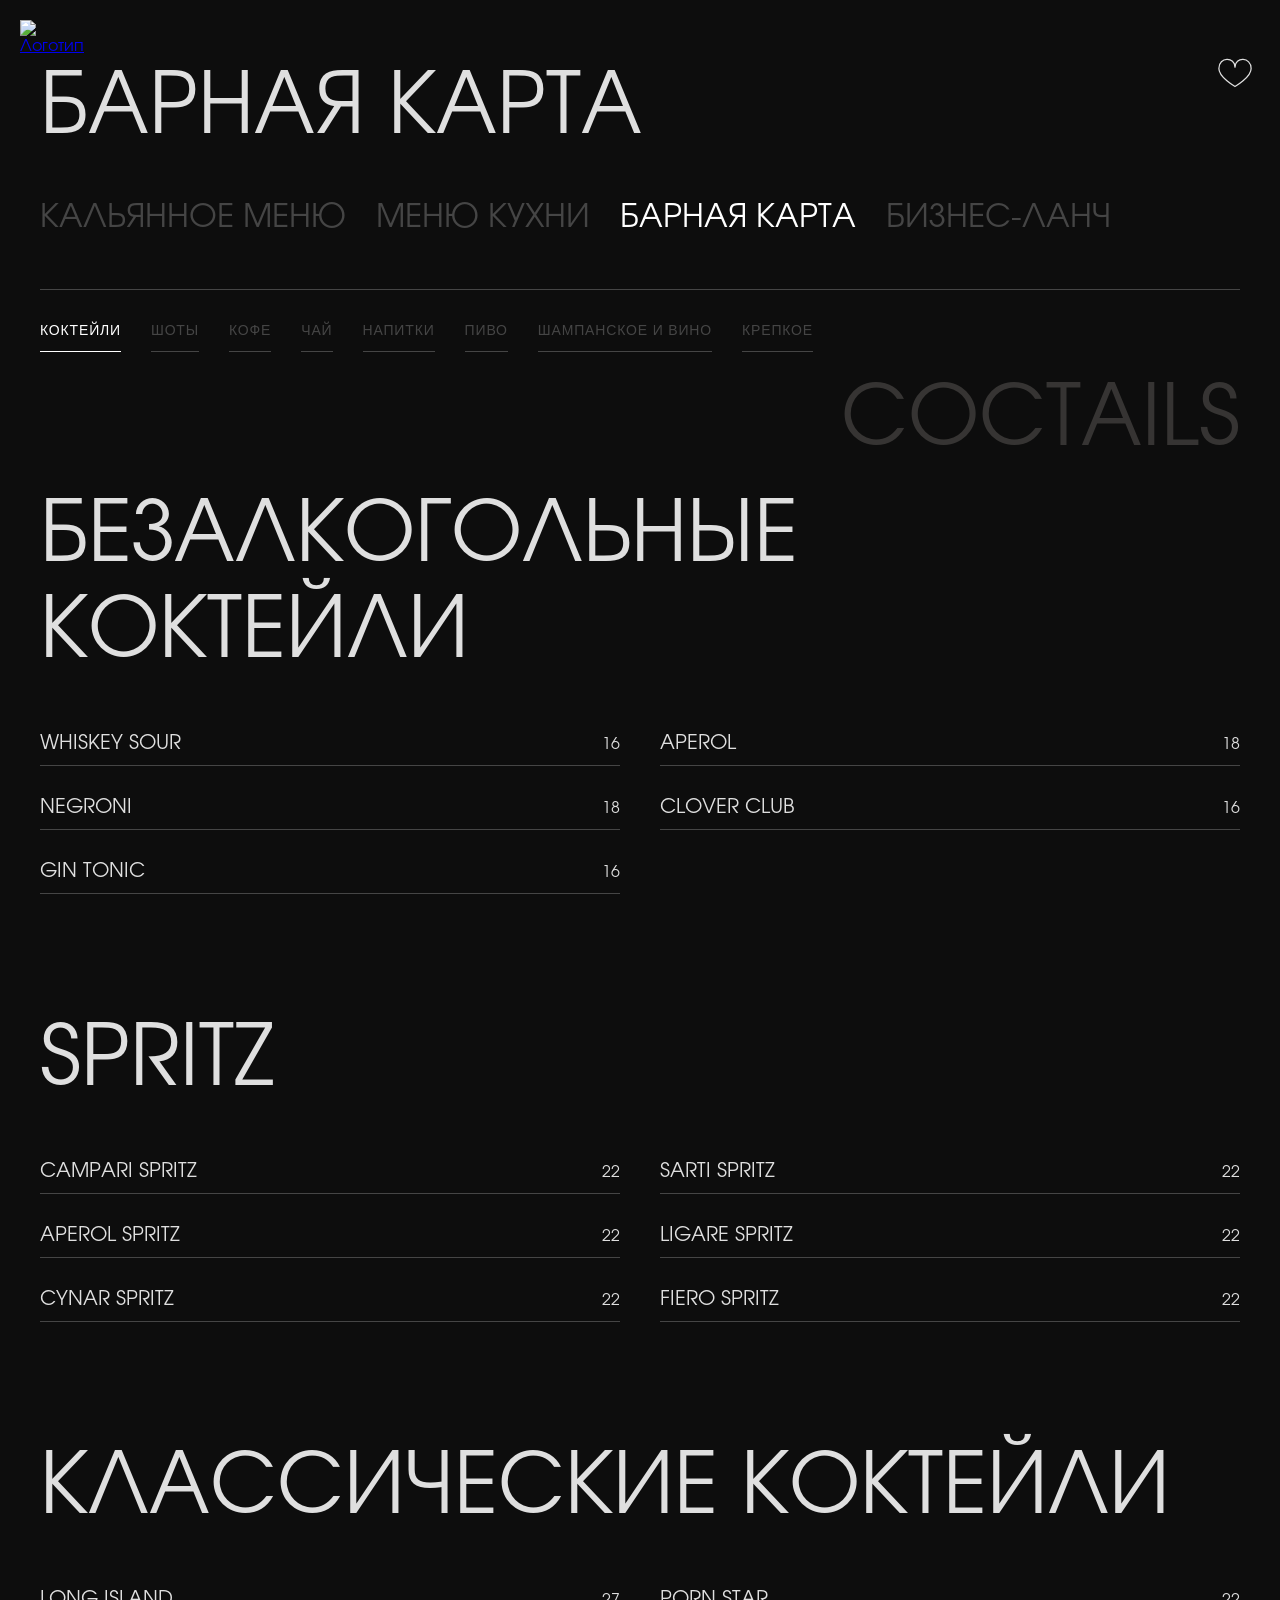
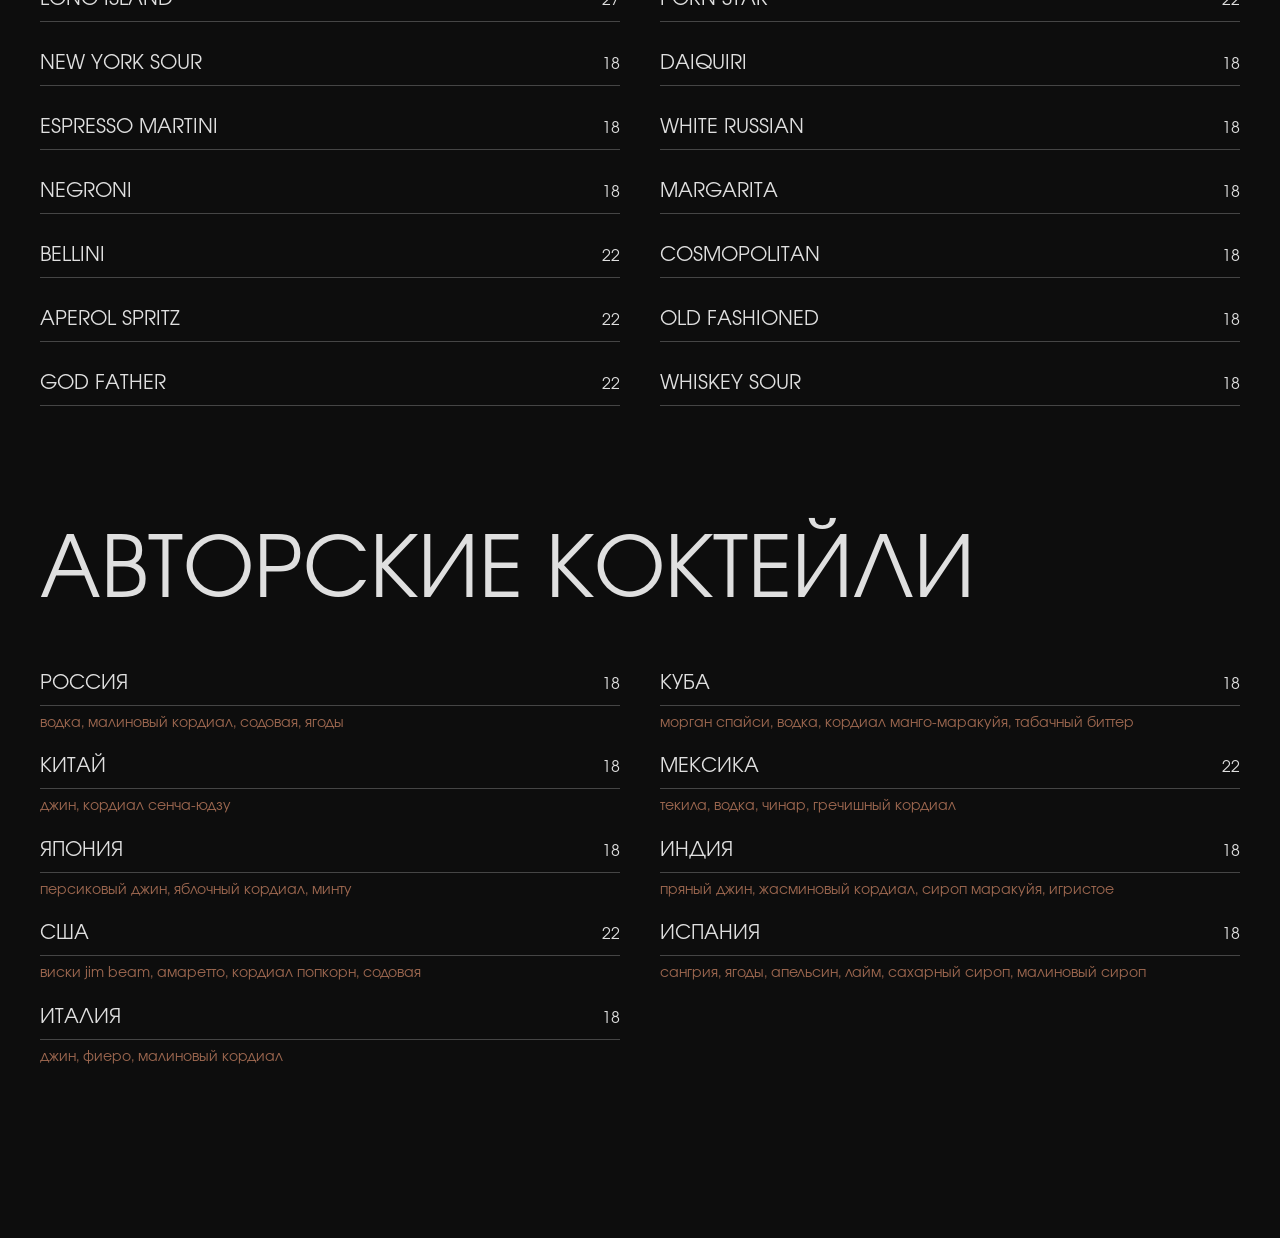
==== commit d9d3c389: "ф" ====
--- a/m-premium/bar.html
+++ b/m-premium/bar.html
@@ -1,131 +1,348 @@
-<!DOCTYPE html> <html lang="ru"> <head> <meta charset="utf-8" /> <meta http-equiv="Content-Type" content="text/html; charset=utf-8" /> <meta name="viewport" content="width=device-width, initial-scale=1.0" /> <!--metatextblock--> <title>БАР</title> <meta name="description" content="Меню с баром" /> <meta property="og:url" content="https://phcf.pro/m-premium/bar" /> <meta property="og:title" content="БАР" /> <meta property="og:description" content="Меню с баром" /> <meta property="og:type" content="website" /> <meta property="og:image" content="../assets/tild6630-6236-4437-b139-663733393763/335555570_1414968315.jpg" /> <link rel="canonical" href="bar.html"> <!--/metatextblock--> <meta name="format-detection" content="telephone=no" /> <meta http-equiv="x-dns-prefetch-control" content="on"> <link rel="dns-prefetch" href="https://ws.tildacdn.com"> <link rel="dns-prefetch" href="https://static.tildacdn.com"> <link rel="shortcut icon" href="../assets/tild6530-6264-4230-b031-613930366537/favicon.ico" type="image/x-icon" /> <link rel="apple-touch-icon" href="../assets/tild6163-6439-4865-a232-656231646137/Group_1_1.png"> <link rel="apple-touch-icon" sizes="76x76" href="../assets/tild6163-6439-4865-a232-656231646137/Group_1_1.png"> <link rel="apple-touch-icon" sizes="152x152" href="../assets/tild6163-6439-4865-a232-656231646137/Group_1_1.png"> <link rel="apple-touch-startup-image" href="../assets/tild6163-6439-4865-a232-656231646137/Group_1_1.png"> <meta name="msapplication-TileColor" content="#000000"> <meta name="msapplication-TileImage" content="../assets/tild6361-3037-4933-a665-663538653162/Group_1.png"> <!-- Assets --> <script src="../neo/js/tilda-fallback-1.0.min.js" async charset="utf-8"></script> <link rel="stylesheet" href="../assets/css/tilda-grid-3.0.min.css" type="text/css" media="all" onerror="this.loaderr='y';"/> <link rel="stylesheet" href="../assets/ws/project6620415/tilda-blocks-page61962223.min.css" type="text/css" media="all" onerror="this.loaderr='y';" /> <link rel="stylesheet" href="../assets/css/tilda-popup-1.1.min.css" type="text/css" media="print" onload="this.media='all';" onerror="this.loaderr='y';" /> <noscript><link rel="stylesheet" href="../assets/css/tilda-popup-1.1.min.css" type="text/css" media="all" /></noscript> <link rel="stylesheet" href="../assets/css/tilda-slds-1.4.min.css" type="text/css" media="print" onload="this.media='all';" onerror="this.loaderr='y';" /> <noscript><link rel="stylesheet" href="../assets/css/tilda-slds-1.4.min.css" type="text/css" media="all" /></noscript> <link rel="stylesheet" href="../assets/css/tilda-catalog-1.1.min.css" type="text/css" media="print" onload="this.media='all';" onerror="this.loaderr='y';" /> <noscript><link rel="stylesheet" href="../assets/css/tilda-catalog-1.1.min.css" type="text/css" media="all" /></noscript> <link rel="stylesheet" href="../assets/css/tilda-forms-1.0.min.css" type="text/css" media="all" onerror="this.loaderr='y';" /> <link rel="stylesheet" href="../assets/css/tilda-catalog-filters-1.0.min.css" type="text/css" media="all" onerror="this.loaderr='y';" /> <link rel="stylesheet" href="../assets/css/tilda-wishlist-1.0.min.css" type="text/css" media="all" onerror="this.loaderr='y';" /> <link rel="stylesheet" href="../assets/css/tilda-zoom-2.0.min.css" type="text/css" media="print" onload="this.media='all';" onerror="this.loaderr='y';" /> <noscript><link rel="stylesheet" href="../assets/css/tilda-zoom-2.0.min.css" type="text/css" media="all" /></noscript> <script nomodule src="../assets/js/tilda-polyfill-1.0.min.js" charset="utf-8"></script> <script type="text/javascript">function t_onReady(func) {if(document.readyState!='loading') {func();} else {document.addEventListener('DOMContentLoaded',func);}}
-function t_onFuncLoad(funcName,okFunc,time) {if(typeof window[funcName]==='function') {okFunc();} else {setTimeout(function() {t_onFuncLoad(funcName,okFunc,time);},(time||100));}}function t_throttle(fn,threshhold,scope) {return function() {fn.apply(scope||this,arguments);};}</script> <script src="../assets/js/jquery-1.10.2.min.js" charset="utf-8" onerror="this.loaderr='y';"></script> <script src="../assets/js/tilda-scripts-3.0.min.js" charset="utf-8" defer onerror="this.loaderr='y';"></script> <script src="../assets/ws/project6620415/tilda-blocks-page61962223.min.js" charset="utf-8" async onerror="this.loaderr='y';"></script> <script src="../assets/js/tilda-lazyload-1.0.min.js" charset="utf-8" async onerror="this.loaderr='y';"></script> <script src="../assets/js/tilda-menu-1.0.min.js" charset="utf-8" async onerror="this.loaderr='y';"></script> <script src="../assets/js/hammer.min.js" charset="utf-8" async onerror="this.loaderr='y';"></script> <script src="../assets/js/tilda-slds-1.4.min.js" charset="utf-8" async onerror="this.loaderr='y';"></script> <script src="../assets/js/tilda-products-1.0.min.js" charset="utf-8" async onerror="this.loaderr='y';"></script> <script src="../assets/js/tilda-catalog-1.1.min.js" charset="utf-8" async onerror="this.loaderr='y';"></script> <script src="../assets/js/tilda-forms-1.0.min.js" charset="utf-8" async onerror="this.loaderr='y';"></script> <script src="../assets/js/tilda-wishlist-1.0.min.js" charset="utf-8" async onerror="this.loaderr='y';"></script> <script src="../assets/js/tilda-widget-positions-1.0.min.js" charset="utf-8" async onerror="this.loaderr='y';"></script> <script src="../assets/js/tilda-zoom-2.0.min.js" charset="utf-8" async onerror="this.loaderr='y';"></script> <script src="../assets/js/tilda-skiplink-1.0.min.js" charset="utf-8" async onerror="this.loaderr='y';"></script> <script src="../assets/js/tilda-events-1.0.min.js" charset="utf-8" async onerror="this.loaderr='y';"></script> <script type="text/javascript">window.dataLayer=window.dataLayer||[];</script> <script type="text/javascript">(function() {if((/bot|google|yandex|baidu|bing|msn|duckduckbot|teoma|slurp|crawler|spider|robot|crawling|facebook/i.test(navigator.userAgent))===false&&typeof(sessionStorage)!='undefined'&&sessionStorage.getItem('visited')!=='y'&&document.visibilityState){var style=document.createElement('style');style.type='text/css';style.innerHTML='@media screen and (min-width: 980px) {.t-records {opacity: 0;}.t-records_animated {-webkit-transition: opacity ease-in-out .2s;-moz-transition: opacity ease-in-out .2s;-o-transition: opacity ease-in-out .2s;transition: opacity ease-in-out .2s;}.t-records.t-records_visible {opacity: 1;}}';document.getElementsByTagName('head')[0].appendChild(style);function t_setvisRecs(){var alr=document.querySelectorAll('.t-records');Array.prototype.forEach.call(alr,function(el) {el.classList.add("t-records_animated");});setTimeout(function() {Array.prototype.forEach.call(alr,function(el) {el.classList.add("t-records_visible");});sessionStorage.setItem("visited","y");},400);}
-document.addEventListener('DOMContentLoaded',t_setvisRecs);}})();</script><style>
-.t229{position:static!important;height:auto!important;}
-.t229__maincontainer{display:flex!important;align-items:center!important;}
-.t229__centerside{display:flex!important;}
-.t229 ul{display:flex!important;flex-direction:row!important;}
-.t229__list_item{display:inline-block!important;white-space:nowrap!important;}
-@media(max-width:980px){.t229{display:none!important;}}
-</style><style>
-.t-store__card__bgimg{background-size:cover!important;background-position:center!important;}
-.t-store__card .t-typography__title{font-size:24px;line-height:1.2;color:#dfdfdf;font-family:"Panama","Involve",Arial,sans-serif;font-weight:400;text-transform:uppercase;}
-.t-store__card .t-store__card__price{color:#dfdfdf;font-size:18px;}
-.t-store__card__price-value,.t-store__card__price-currency{display:inline-block;}
-.t-store__card__price-currency{margin-left:4px;}
-.t-store__card .t-typography__descr{color:#9e6850;font-size:14px;line-height:1.3;}
-.t1002__addBtn{background-color:#f5f2f2!important;border-radius:30px;display:flex!important;align-items:center;justify-content:center;width:36px;height:36px;position:absolute;top:10px;right:10px;}
-.t-store__card__imgwrapper{position:relative;overflow:hidden;}
-</style>
-</head> <body class="t-body" style="margin:0;"> <!--allrecords--> <div id="allrecords" class="t-records" data-hook="blocks-collection-content-node" data-tilda-project-id="6620415" data-tilda-page-id="61962227" data-tilda-page-alias="m-premium/bar" data-tilda-formskey="408b10e4b11d8866ef1a083aa6620415" data-tilda-lazy="yes" data-tilda-project-lang="RU" data-tilda-root-zone="com" data-tilda-ts="y" data-tilda-project-country="RU"> <div id="rec855975318" class="r t-rec" style=" " data-animationappear="off" data-record-type="890"> <!-- t890 --> <div class="t890"> <button type="button"
-class="t890__arrow
-"
-aria-label="Вернуться к началу страницы"
-style="box-shadow:0px 0px 10px rgba(0,0,0,0.2);"> <svg role="presentation" width="50" height="50" fill="none" xmlns="http://www.w3.org/2000/svg"> <rect width="50" height="50" rx="50" fill="#ffffff" fill-opacity="0.90" stroke="none" /> <path d="M14 28L25 18l10 10" stroke="#000000" stroke-width="1" fill="none"/> </svg> </button> </div> <style>#rec855975318 .t890{right:20px;left:unset;bottom:20px;}</style> <script type="text/javascript">t_onReady(function() {t_onFuncLoad('t890_init',function() {t890_init('855975318','');});});</script> <style>@media screen and (min-width:981px){#rec855975318 .t890__arrow:hover svg path{stroke:#ffffff;stroke-width:1;}#rec855975318 .t890__arrow:focus-visible svg path{stroke:#ffffff;stroke-width:1;}#rec855975318 .t890__arrow:hover svg rect{fill:#454545;fill-opacity:1;}#rec855975318 .t890__arrow:focus-visible svg rect{fill:#454545;fill-opacity:1;}}#rec855975318 .t890__arrow{border-radius:53px;}</style> </div> <div id="rec855976510" class="r t-rec t-rec_pb_60 t-rec_pb-res-480_0" style="padding-bottom:60px;background-color:#0d0d0d; " data-record-type="145" data-bg-color="#0d0d0d"> <!-- T135 --> <div class="t135"> <a href="infolink.html"> <img class="t135__img"
-src="../assets/tild3233-3136-4334-b830-346330613430/1000009714.png"
-imgfield="img"
-style="max-width: 60px; width: 100%; display: inline-block;" alt=""> </a> </div> <style>#rec855976510 .t135{position:fixed;top:20px;left:20px;max-width:60px;width:100%;}@media screen and (max-width:640px){#rec855976510 .t135{position:relative !important;text-align:center;padding:30px;top:0px !important;right:0px !important;left:0px !important;z-index:1 !important;}}</style> </div> <div id="rec855975321" class="r t-rec t-rec_pt_60 t-rec_pb_30" style="padding-top:60px;padding-bottom:30px;background-color:#0d0d0d; " data-record-type="60" data-bg-color="#0d0d0d"> <!-- T050 --> <div class="t050"> <div class="t-container t-align_left"> <div class="t-col t-col_12 "> <div class="t050__title t-title t-title_xxl" field="title">Барная карта</div> </div> </div> </div> <style> #rec855975321 .t050__uptitle{text-transform:uppercase;}#rec855975321 .t050__title{color:#dfdfdf;text-transform:uppercase;}@media screen and (max-width:480px),(orientation:landscape) and (max-height:480px){#rec855975321 .t050__title{font-size:36px;}}</style> </div> <div id="rec892041376" class="r t-rec t-rec_pb_0 t-screenmin-980px" style="padding-bottom:0px;background-color:#0d0d0d; " data-animationappear="off" data-record-type="258" data-screen-min="980px" data-bg-color="#0d0d0d"> <!-- T229 --> <div id="nav892041376marker"></div> <div id="nav892041376" class="t229 t229__positionstatic " style="background-color: rgba(13,13,13,1); " data-bgcolor-hex="#0d0d0d" data-bgcolor-rgba="rgba(13,13,13,1)" data-navmarker="nav892041376marker" data-appearoffset="" data-bgopacity="1" data-menu="yes" data-menushadow="" data-menushadow-css=""> <div class="t229__maincontainer t229__c12collumns" style=""> <div class="t229__padding40px"></div> <nav class="t229__centerside t229__menualign_left"> <ul role="list" class="t-menu__list"> <li class="t229__list_item"
-style="padding:0 15px 0 0;"> <a class="t-menu__link-item"
-href="hookah-menu.html" data-menu-submenu-hook="">
-Кальянное меню</a> </li> <li class="t229__list_item"
-style="padding:0 15px;"> <a class="t-menu__link-item"
-href="kitchen-menu.html" data-menu-submenu-hook="">
-Меню кухни</a> </li> <li class="t229__list_item"
-style="padding:0 15px;"> <a class="t-menu__link-item"
-href="bar.html" data-menu-submenu-hook="">
-Барная карта</a> </li> <li class="t229__list_item"
-style="padding:0 0 0 15px;"> <a class="t-menu__link-item"
-href="business-lunch.html" data-menu-submenu-hook="">
-Бизнес-ланч</a> </li> </ul> </nav> <div class="t229__padding40px"></div> </div> </div> <script>t_onReady(function() {var rec=document.querySelector('#rec892041376');if(!rec) return;var burger=rec.querySelector('.t-menuburger');if(burger) {t_onFuncLoad('t_menu__createMobileMenu',function() {t_menu__createMobileMenu('892041376','.t229');});}
-t_onFuncLoad('t_menu__highlightActiveLinks',function() {t_menu__highlightActiveLinks('.t229__list_item a');});rec.querySelector('.t229').classList.remove('t229__beforeready');});</script> <script>t_onReady(function() {t_onFuncLoad('t_menu__setBGcolor',function() {t_menu__setBGcolor('892041376','.t229');window.addEventListener('load',function() {t_menu__setBGcolor('892041376','.t229');});window.addEventListener('resize',t_throttle(function() {t_menu__setBGcolor('892041376','.t229');}));});t_onFuncLoad('t_menu__interactFromKeyboard',function() {t_menu__interactFromKeyboard('892041376');});});</script> <style>#rec892041376 .t-menu__link-item{-webkit-transition:color 0.3s ease-in-out,opacity 0.3s ease-in-out;transition:color 0.3s ease-in-out,opacity 0.3s ease-in-out;}#rec892041376 .t-menu__link-item.t-active:not(.t978__menu-link){color:#ffffff !important;}@media (hover:hover){#rec892041376 .t-menu__link-item:not(.t-active):not(.tooltipstered):hover{color:#ffffff !important;}}#rec892041376 .t-menu__link-item:not(.t-active):not(.tooltipstered):focus-visible{color:#ffffff !important;}@supports (overflow:-webkit-marquee) and (justify-content:inherit){#rec892041376 .t-menu__link-item,#rec892041376 .t-menu__link-item.t-active{opacity:1 !important;}}</style> <style> #rec892041376 .t229__list_item .t-menu__link-item{font-size:32px;color:#454545;font-weight:400;text-transform:uppercase;}@media screen and (max-width:480px),(orientation:landscape) and (max-height:480px){#rec892041376 .t229__list_item .t-menu__link-item{font-size:24px;}}</style> </div> <div id="rec855975324" class="r t-rec t-screenmax-980px" style="background-color:#0d0d0d; " data-animationappear="off" data-record-type="993" data-screen-max="980px" data-bg-color="#0d0d0d"> <!-- t993 --> <div class="t993"> <div class="t993__container t-container t-align_center"> <div class="t993__col t-col t-col_12 "> <div class="t993__items-list"> <style>#rec855975324 .t-btn.t993__btn_btn3 {color:#ffffff;background-color:#454545;border-width:0px;border-style:none !important;border-radius:6px;box-shadow:none !important;text-transform:uppercase;transition-duration:0.2s;transition-property:background-color,color,border-color,box-shadow,opacity,transform,gap;transition-timing-function:ease-in-out;}</style> <a
-class="t-btn t-btnflex t993__btn t993__btn_btn3 t993__btn_lg"
-href="hookah-menu.html" data-lid="7093192317362"> <div class="t993__btn-text-wrapper"> <div class="t993__btn-text-title">Кальянное меню</div> </div> <div class="t993__btn-arrow t993__btn-arrow_right"> <svg role="presentation" viewBox="0 0 10 18" fill="none" xmlns="http://www.w3.org/2000/svg"> <path d="M1.00071 1L8.27344 9L1.00071 17" stroke="currentColor" stroke-width="2"/> </svg> </div> </a> <style>#rec855975324 .t-btn.t993__btn_btn2 {color:#ffffff;background-color:#454545;border-width:0px;border-style:none !important;border-radius:6px;box-shadow:none !important;text-transform:uppercase;transition-duration:0.2s;transition-property:background-color,color,border-color,box-shadow,opacity,transform,gap;transition-timing-function:ease-in-out;}</style> <a
-class="t-btn t-btnflex t993__btn t993__btn_btn2 t993__btn_lg"
-href="kitchen-menu.html" data-lid="7093192317360"> <div class="t993__btn-text-wrapper"> <div class="t993__btn-text-title">Меню кухни</div> </div> <div class="t993__btn-arrow t993__btn-arrow_right"> <svg role="presentation" viewBox="0 0 10 18" fill="none" xmlns="http://www.w3.org/2000/svg"> <path d="M1.00071 1L8.27344 9L1.00071 17" stroke="currentColor" stroke-width="2"/> </svg> </div> </a> <style>#rec855975324 .t-btn.t993__btn_btn {color:#000000;background-color:#dfdfdf;border-width:0px;border-style:none !important;border-radius:6px;box-shadow:none !important;text-transform:uppercase;transition-duration:0.2s;transition-property:background-color,color,border-color,box-shadow,opacity,transform,gap;transition-timing-function:ease-in-out;}</style> <a
-class="t-btn t-btnflex t993__btn t993__btn_btn t993__btn_lg"
-href="bar.html" data-lid="7093192317361"> <div class="t993__btn-text-wrapper"> <div class="t993__btn-text-title">Барная карта</div> </div> <div class="t993__btn-arrow t993__btn-arrow_right"> <svg role="presentation" viewBox="0 0 10 18" fill="none" xmlns="http://www.w3.org/2000/svg"> <path d="M1.00071 1L8.27344 9L1.00071 17" stroke="currentColor" stroke-width="2"/> </svg> </div> </a> <style>#rec855975324 .t-btn.t993__btn_btn3 {color:#ffffff;background-color:#454545;border-width:0px;border-style:none !important;border-radius:6px;box-shadow:none !important;text-transform:uppercase;transition-duration:0.2s;transition-property:background-color,color,border-color,box-shadow,opacity,transform,gap;transition-timing-function:ease-in-out;}</style> <a
-class="t-btn t-btnflex t993__btn t993__btn_btn3 t993__btn_lg t993__btn_has_descr"
-href="business-lunch.html" data-lid="1741775867825"> <div class="t993__btn-text-wrapper"> <div class="t993__btn-text-title">Бизнес-ланч</div> <div class="t993__btn-text-descr">Понедельник-Пятница до 16:00</div> </div> <div class="t993__btn-arrow t993__btn-arrow_right"> <svg role="presentation" viewBox="0 0 10 18" fill="none" xmlns="http://www.w3.org/2000/svg"> <path d="M1.00071 1L8.27344 9L1.00071 17" stroke="currentColor" stroke-width="2"/> </svg> </div> </a> </div> </div> </div> </div> </div> <div id="rec855975325" class="r t-rec t-screenmax-980px" style="background-color:#0d0d0d; " data-record-type="126" data-screen-max="980px" data-bg-color="#0d0d0d"> <!-- T118 --> <div class="t118"> <div class="t-container"> <div class="t-col t-col_12 "> <div class="t-divider t118__line" style="background-color:#454545;opacity:1;"></div> </div> </div> </div> </div> <div id="rec855975326" class="r t-rec t-rec_pt_30 t-screenmax-980px" style="padding-top:30px;background-color:#0d0d0d; " data-record-type="128" data-screen-max="980px" data-bg-color="#0d0d0d"> <!-- T120 --> <div class="t120"> <div class="t-container t-align_left"> <div class="t-col t-col_12 "> <div class="t120__title t-heading t-heading_sm" field="title">Выберите раздел из списка:</div> </div> </div> </div> <style> #rec855975326 .t120__title{color:#ffffff;text-transform:uppercase;}</style> </div> <div id="rec855975327" class="r t-rec t-rec_pt_60 t-rec_pt-res-480_15 t-rec_pb_45" style="padding-top:60px;padding-bottom:45px;background-color:#0d0d0d; " data-record-type="397" data-bg-color="#0d0d0d"> <!-- t397 --> <div class="t397"> <div class="t-container"> <div class="t397__col t-width t-width_12"> <ul class="t397__wrapper t-align_center"
-role="tablist" data-tab-current="1"> <li role="presentation"
-class="t397__tab t397__tab_active t397__width_12" data-tab-rec-ids="855975328,855975329,855975330,917669488,917669659,856006577,856006578,1066011231,1066008546" data-tab-number="1"
-style="border-bottom: 1px solid #454545;"> <button
-type="button"
-class="t397__title t-name t-name_xs"
-id="tab1_855975327"
-role="tab"
-aria-selected="false"
-aria-controls="rec855975328"
-tabindex="-1"
-field="title" data-redactor-notoolbar="yes">КОКТЕЙЛИ</button> </li> <li role="presentation"
-class="t397__tab t397__width_12" data-tab-rec-ids="856017404,856007829,856007830" data-tab-number="2"
-style="border-bottom: 1px solid #454545;"> <button
-type="button"
-class="t397__title t-name t-name_xs"
-id="tab2_855975327"
-role="tab"
-aria-selected="false"
-aria-controls="rec856017404"
-tabindex="-1"
-field="title2" data-redactor-notoolbar="yes">ШОТЫ</button> </li> <li role="presentation"
-class="t397__tab t397__width_12" data-tab-rec-ids="855975331,855975332,855975333" data-tab-number="3"
-style="border-bottom: 1px solid #454545;"> <button
-type="button"
-class="t397__title t-name t-name_xs"
-id="tab3_855975327"
-role="tab"
-aria-selected="false"
-aria-controls="rec855975331"
-tabindex="-1"
-field="title3" data-redactor-notoolbar="yes">КОФЕ</button> </li> <li role="presentation"
-class="t397__tab t397__width_12" data-tab-rec-ids="855975334,855975335,855975336,855975337,855975338" data-tab-number="4"
-style="border-bottom: 1px solid #454545;"> <button
-type="button"
-class="t397__title t-name t-name_xs"
-id="tab4_855975327"
-role="tab"
-aria-selected="false"
-aria-controls="rec855975334"
-tabindex="-1"
-field="title4" data-redactor-notoolbar="yes">ЧАЙ</button> </li> <li role="presentation"
-class="t397__tab t397__width_12" data-tab-rec-ids="855975359,855975360,855975361,855975362,855975363" data-tab-number="5"
-style="border-bottom: 1px solid #454545;"> <button
-type="button"
-class="t397__title t-name t-name_xs"
-id="tab5_855975327"
-role="tab"
-aria-selected="false"
-aria-controls="rec855975359"
-tabindex="-1"
-field="title5" data-redactor-notoolbar="yes">НАПИТКИ</button> </li> <li role="presentation"
-class="t397__tab t397__width_12" data-tab-rec-ids="855975364,855975365,855975366" data-tab-number="6"
-style="border-bottom: 1px solid #454545;"> <button
-type="button"
-class="t397__title t-name t-name_xs"
-id="tab6_855975327"
-role="tab"
-aria-selected="false"
-aria-controls="rec855975364"
-tabindex="-1"
-field="title6" data-redactor-notoolbar="yes">ПИВО</button> </li> <li role="presentation"
-class="t397__tab t397__width_12" data-tab-rec-ids="855975367,855975368,933209761,932853061,932858306,933205131,932852516,855975369,855975372,855975373,855975370,855975371,855975374,855975375,855975376,855975377,855975395,855975396" data-tab-number="7"
-style="border-bottom: 1px solid #454545;"> <button
-type="button"
-class="t397__title t-name t-name_xs"
-id="tab7_855975327"
-role="tab"
-aria-selected="false"
-aria-controls="rec855975367"
-tabindex="-1"
-field="title7" data-redactor-notoolbar="yes">ШАМПАНСКОЕ И ВИНО</button> </li> <li role="presentation"
-class="t397__tab t397__width_12" data-tab-rec-ids="855975378,855975379,855975380,855975381,855975382,855975383,855975384,855975385,855975386,855975387,855975388,855975389,855975390,855975391,855975392,855975394,1161030531,1161030556,1202381126,1202381086,855975393" data-tab-number="8"
-style="border-bottom: 1px solid #454545;"> <button
-type="button"
-class="t397__title t-name t-name_xs"
-id="tab8_855975327"
-role="tab"
-aria-selected="false"
-aria-controls="rec855975378"
-tabindex="-1"
-field="title8" data-redactor-notoolbar="yes">КРЕПКОЕ</button> </li> </ul> <div class="t397__wrapper_mobile"> <div class="t397__firefoxfix"></div> <select autocomplete="off" class="t397__select t-name"> <option value="855975328,855975329,855975330,917669488,917669659,856006577,856006578,1066011231,1066008546">КОКТЕЙЛИ</option> <option value="856017404,856007829,856007830">ШОТЫ</option> <option value="855975331,855975332,855975333">КОФЕ</option> <option value="855975334,855975335,855975336,855975337,855975338">ЧАЙ</option> <option value="855975359,855975360,855975361,855975362,855975363">НАПИТКИ</option> <option value="855975364,855975365,855975366">ПИВО</option> <option value="855975367,855975368,933209761,932853061,932858306,933205131,932852516,855975369,855975372,855975373,855975370,855975371,855975374,855975375,855975376,855975377,855975395,855975396">ШАМПАНСКОЕ И ВИНО</option> <option value="855975378,855975379,855975380,855975381,855975382,855975383,855975384,855975385,855975386,855975387,855975388,855975389,855975390,855975391,855975392,855975394,1161030531,1161030556,1202381126,1202381086,855975393">КРЕПКОЕ</option> </select> </div> </div> </div> </div> <style>#rec855975327 .t397__tab_active{border-bottom-color:#ffffff !important;}#rec855975327 .t397__tab_active .t397__title{color:#ffffff !important;font-weight:400 !important;}#rec855975327 .t397__select{border:1px solid #ffffff;color:#ffffff;}#rec855975327 .t397__wrapper_mobile:after{border-color:#ffffff transparent transparent transparent;}#rec855975327 .t397__firefoxfix{top:1px;bottom:1px;right:1px;}#rec855975327 .t397__tab:not(.t397__tab_active):hover .t397__title{color:#ffffff !important;}#allrecords [aria-labelledby$="855975327"]:focus-visible{outline-color:#2015FF;outline-offset:2px;outline-style:auto;}</style> <style> #rec855975327 .t397__title{color:#454545;font-weight:400;}</style> <script>t_onReady(function() {t_onFuncLoad('t397_init',function() {t397_init('855975327');});});</script> </div> <div id="rec855975328" class="r t-rec" style="background-color:#0d0d0d; " data-record-type="60" data-bg-color="#0d0d0d"> <!-- T050 --> <div class="t050"> <div class="t-container t-align_right"> <div class="t-col t-col_12 "> <div class="t050__title t-title t-title_xxl" field="title">Coctails</div> </div> </div> </div> <style> #rec855975328 .t050__uptitle{text-transform:uppercase;}#rec855975328 .t050__title{color:#d9d1c9;font-weight:300;text-transform:uppercase;opacity:0.2;}@media screen and (max-width:480px),(orientation:landscape) and (max-height:480px){#rec855975328 .t050__title{font-size:62px;}}</style> </div> <div id="rec855975329" class="r t-rec t-rec_pb_60 t-rec_pb-res-480_30" style="padding-bottom:60px;background-color:#0d0d0d; " data-record-type="30" data-bg-color="#0d0d0d"> <!-- T015 --> <div class="t015"> <div class="t-container t-align_left"> <div class="t-col t-col_12 "> <div class="t015__title t-title t-title_lg" field="title">Безалкогольные коктейли</div> </div> </div> </div> <style> #rec855975329 .t015__uptitle{text-transform:uppercase;}#rec855975329 .t015__title{color:#dfdfdf;text-transform:uppercase;}@media screen and (max-width:480px),(orientation:landscape) and (max-height:480px){#rec855975329 .t015__title{font-size:32px;}}</style> </div> <div id="rec855975330" class="r t-rec t-rec_pb_120 t-rec_pb-res-480_60" style="padding-bottom:120px;background-color:#0d0d0d; " data-record-type="812" data-bg-color="#0d0d0d"> <!-- t812 --> <div class="t812"> <div class="t-container"> <div class="t812__col t-col t-col_6 "> <div class="t812__pricelist-item "> <div class="t812__pricelist-item__row_1 t-row"> <div class="t812__pricelist-item__title t-name t-name_sm" field="li_title__9176116338070">Whiskey Sour</div> <div class="t812__pricelist-item__price t-name t-name_sm" field="li_text__9176116338070">16</div> </div> <div class="t-divider t812__pricelist-item__line" style="border-top-color:#454545;opacity:1;"></div> </div> <div class="t812__pricelist-item "> <div class="t812__pricelist-item__row_1 t-row"> <div class="t812__pricelist-item__title t-name t-name_sm" field="li_title__1754083852649">Negroni</div> <div class="t812__pricelist-item__price t-name t-name_sm" field="li_text__1754083852649">18</div> </div> <div class="t-divider t812__pricelist-item__line" style="border-top-color:#454545;opacity:1;"></div> </div> <div class="t812__pricelist-item "> <div class="t812__pricelist-item__row_1 t-row"> <div class="t812__pricelist-item__title t-name t-name_sm" field="li_title__1754083863108">Gin Tonic</div> <div class="t812__pricelist-item__price t-name t-name_sm" field="li_text__1754083863108">16</div> </div> <div class="t-divider t812__pricelist-item__line" style="border-top-color:#454545;opacity:1;"></div> </div> <div class="t812__pricelist-item "> <div class="t812__pricelist-item__row_1 t-row"> <div class="t812__pricelist-item__title t-name t-name_sm" field="li_title__1754083883042">Aperol</div> <div class="t812__pricelist-item__price t-name t-name_sm" field="li_text__1754083883042">18</div> </div> <div class="t-divider t812__pricelist-item__line" style="border-top-color:#454545;opacity:1;"></div> </div> <div class="t812__pricelist-item "> <div class="t812__pricelist-item__row_1 t-row"> <div class="t812__pricelist-item__title t-name t-name_sm" field="li_title__1754083894991">Clover Club</div> <div class="t812__pricelist-item__price t-name t-name_sm" field="li_text__1754083894991">16</div> </div> <div class="t-divider t812__pricelist-item__line" style="border-top-color:#454545;opacity:1;"></div> </div> </div> <div class="t812__col t-col t-col_6 "> </div> </div> </div> <style>#rec855975330 .t812__col:first-child{;}@media screen and (max-width:960px){#rec855975330 .t812__col:first-child{margin-bottom:30px;;}}</style> <style> #rec855975330 .t812__pricelist-item__title{font-size:24px;line-height:1.2;color:#dfdfdf;font-weight:400;text-transform:uppercase;}@media screen and (max-width:480px),(orientation:landscape) and (max-height:480px){#rec855975330 .t812__pricelist-item__title{font-size:18px;}}#rec855975330 .t812__pricelist-item__price{font-size:18px;color:#dfdfdf;font-family:'Panama';font-weight:400;}#rec855975330 .t812__pricelist-item__descr{font-size:16px;line-height:1.3;color:#9e6850;font-family:'TildaSans';}</style> </div> <div id="rec917669488" class="r t-rec t-rec_pb_60 t-rec_pb-res-480_30" style="padding-bottom:60px;background-color:#0d0d0d; " data-record-type="30" data-bg-color="#0d0d0d"> <!-- T015 --> <div class="t015"> <div class="t-container t-align_left"> <div class="t-col t-col_12 "> <div class="t015__title t-title t-title_lg" field="title">Spritz</div> </div> </div> </div> <style> #rec917669488 .t015__uptitle{text-transform:uppercase;}#rec917669488 .t015__title{color:#dfdfdf;text-transform:uppercase;}@media screen and (max-width:480px),(orientation:landscape) and (max-height:480px){#rec917669488 .t015__title{font-size:32px;}}</style> </div> <div id="rec1066011231" class="r t-rec t-rec_pb_120 t-rec_pb-res-480_60" style="padding-bottom:120px;background-color:#0d0d0d; " data-record-type="812" data-bg-color="#0d0d0d"> <!-- t812 --> <div class="t812"> <div class="t-container"> <div class="t812__col t-col t-col_6 "> <div class="t812__pricelist-item "> <div class="t812__pricelist-item__row_1 t-row"> <div class="t812__pricelist-item__title t-name t-name_sm" field="li_title__2729176696590">Campari Spritz</div> <div class="t812__pricelist-item__price t-name t-name_sm" field="li_text__2729176696590">22</div> </div> <div class="t-divider t812__pricelist-item__line" style="border-top-color:#454545;opacity:1;"></div> </div> <div class="t812__pricelist-item "> <div class="t812__pricelist-item__row_1 t-row"> <div class="t812__pricelist-item__title t-name t-name_sm" field="li_title__1748519728569">Aperol Spritz</div> <div class="t812__pricelist-item__price t-name t-name_sm" field="li_text__1748519728569">22</div> </div> <div class="t-divider t812__pricelist-item__line" style="border-top-color:#454545;opacity:1;"></div> </div> <div class="t812__pricelist-item "> <div class="t812__pricelist-item__row_1 t-row"> <div class="t812__pricelist-item__title t-name t-name_sm" field="li_title__1748519743655">Cynar Spritz</div> <div class="t812__pricelist-item__price t-name t-name_sm" field="li_text__1748519743655">22</div> </div> <div class="t-divider t812__pricelist-item__line" style="border-top-color:#454545;opacity:1;"></div> </div> <div class="t812__pricelist-item "> <div class="t812__pricelist-item__row_1 t-row"> <div class="t812__pricelist-item__title t-name t-name_sm" field="li_title__1748519750538">Sarti Spritz</div> <div class="t812__pricelist-item__price t-name t-name_sm" field="li_text__1748519750538">22</div> </div> <div class="t-divider t812__pricelist-item__line" style="border-top-color:#454545;opacity:1;"></div> </div> <div class="t812__pricelist-item "> <div class="t812__pricelist-item__row_1 t-row"> <div class="t812__pricelist-item__title t-name t-name_sm" field="li_title__1748519791321">Ligare Spritz</div> <div class="t812__pricelist-item__price t-name t-name_sm" field="li_text__1748519791321">22</div> </div> <div class="t-divider t812__pricelist-item__line" style="border-top-color:#454545;opacity:1;"></div> </div> <div class="t812__pricelist-item "> <div class="t812__pricelist-item__row_1 t-row"> <div class="t812__pricelist-item__title t-name t-name_sm" field="li_title__1748519797089">Fiero Spritz</div> <div class="t812__pricelist-item__price t-name t-name_sm" field="li_text__1748519797089">22</div> </div> <div class="t-divider t812__pricelist-item__line" style="border-top-color:#454545;opacity:1;"></div> </div> </div> <div class="t812__col t-col t-col_6 "> </div> </div> </div> <style>#rec1066011231 .t812__col:first-child{;}@media screen and (max-width:960px){#rec1066011231 .t812__col:first-child{margin-bottom:30px;;}}</style> <style> #rec1066011231 .t812__pricelist-item__title{font-size:24px;line-height:1.2;color:#dfdfdf;font-weight:400;text-transform:uppercase;}@media screen and (max-width:480px),(orientation:landscape) and (max-height:480px){#rec1066011231 .t812__pricelist-item__title{font-size:18px;}}#rec1066011231 .t812__pricelist-item__price{font-size:18px;color:#dfdfdf;font-family:'Panama';font-weight:400;}#rec1066011231 .t812__pricelist-item__descr{font-size:16px;line-height:1.3;color:#9e6850;font-family:'TildaSans';}</style> </div> <div id="rec1066008546" class="r t-rec t-rec_pb_60 t-rec_pb-res-480_30" style="padding-bottom:60px;background-color:#0d0d0d; " data-record-type="30" data-bg-color="#0d0d0d"> <!-- T015 --> <div class="t015"> <div class="t-container t-align_left"> <div class="t-col t-col_12 "> <div class="t015__title t-title t-title_lg" field="title">Классические коктейли</div> </div> </div> </div> <style> #rec1066008546 .t015__uptitle{text-transform:uppercase;}#rec1066008546 .t015__title{color:#dfdfdf;text-transform:uppercase;}@media screen and (max-width:480px),(orientation:landscape) and (max-height:480px){#rec1066008546 .t015__title{font-size:32px;}}</style> </div> <div id="rec917669659" class="r t-rec t-rec_pb_120 t-rec_pb-res-480_60" style="padding-bottom:120px;background-color:#0d0d0d; " data-record-type="812" data-bg-color="#0d0d0d"> <!-- t812 --> <div class="t812"> <div class="t-container"> <div class="t812__col t-col t-col_6 "> <div class="t812__pricelist-item "> <div class="t812__pricelist-item__row_1 t-row"> <div class="t812__pricelist-item__title t-name t-name_sm" field="li_title__1754083273330">Long Island</div> <div class="t812__pricelist-item__price t-name t-name_sm" field="li_text__1754083273330">27</div> </div> <div class="t-divider t812__pricelist-item__line" style="border-top-color:#454545;opacity:1;"></div> </div> <div class="t812__pricelist-item "> <div class="t812__pricelist-item__row_1 t-row"> <div class="t812__pricelist-item__title t-name t-name_sm" field="li_title__1754083283635">New York Sour</div> <div class="t812__pricelist-item__price t-name t-name_sm" field="li_text__1754083283635">18</div> </div> <div class="t-divider t812__pricelist-item__line" style="border-top-color:#454545;opacity:1;"></div> </div> <div class="t812__pricelist-item "> <div class="t812__pricelist-item__row_1 t-row"> <div class="t812__pricelist-item__title t-name t-name_sm" field="li_title__1754083309790">Espresso Martini</div> <div class="t812__pricelist-item__price t-name t-name_sm" field="li_text__1754083309790">18</div> </div> <div class="t-divider t812__pricelist-item__line" style="border-top-color:#454545;opacity:1;"></div> </div> <div class="t812__pricelist-item "> <div class="t812__pricelist-item__row_1 t-row"> <div class="t812__pricelist-item__title t-name t-name_sm" field="li_title__1754083325327">Negroni</div> <div class="t812__pricelist-item__price t-name t-name_sm" field="li_text__1754083325327">18</div> </div> <div class="t-divider t812__pricelist-item__line" style="border-top-color:#454545;opacity:1;"></div> </div> <div class="t812__pricelist-item "> <div class="t812__pricelist-item__row_1 t-row"> <div class="t812__pricelist-item__title t-name t-name_sm" field="li_title__1754083333625">Bellini</div> <div class="t812__pricelist-item__price t-name t-name_sm" field="li_text__1754083333625">22</div> </div> <div class="t-divider t812__pricelist-item__line" style="border-top-color:#454545;opacity:1;"></div> </div> <div class="t812__pricelist-item "> <div class="t812__pricelist-item__row_1 t-row"> <div class="t812__pricelist-item__title t-name t-name_sm" field="li_title__1754083348457">Aperol Spritz</div> <div class="t812__pricelist-item__price t-name t-name_sm" field="li_text__1754083348457">22</div> </div> <div class="t-divider t812__pricelist-item__line" style="border-top-color:#454545;opacity:1;"></div> </div> <div class="t812__pricelist-item "> <div class="t812__pricelist-item__row_1 t-row"> <div class="t812__pricelist-item__title t-name t-name_sm" field="li_title__1754083362495">God Father</div> <div class="t812__pricelist-item__price t-name t-name_sm" field="li_text__1754083362495">22</div> </div> <div class="t-divider t812__pricelist-item__line" style="border-top-color:#454545;opacity:1;"></div> </div> <div class="t812__pricelist-item "> <div class="t812__pricelist-item__row_1 t-row"> <div class="t812__pricelist-item__title t-name t-name_sm" field="li_title__1754083376944">Porn Star</div> <div class="t812__pricelist-item__price t-name t-name_sm" field="li_text__1754083376944">22</div> </div> <div class="t-divider t812__pricelist-item__line" style="border-top-color:#454545;opacity:1;"></div> </div> <div class="t812__pricelist-item "> <div class="t812__pricelist-item__row_1 t-row"> <div class="t812__pricelist-item__title t-name t-name_sm" field="li_title__1754326999743">daiqoiri</div> <div class="t812__pricelist-item__price t-name t-name_sm" field="li_text__1754326999743">18</div> </div> <div class="t-divider t812__pricelist-item__line" style="border-top-color:#454545;opacity:1;"></div> </div> <div class="t812__pricelist-item "> <div class="t812__pricelist-item__row_1 t-row"> <div class="t812__pricelist-item__title t-name t-name_sm" field="li_title__1754327005069">White Russian</div> <div class="t812__pricelist-item__price t-name t-name_sm" field="li_text__1754327005069">18</div> </div> <div class="t-divider t812__pricelist-item__line" style="border-top-color:#454545;opacity:1;"></div> </div> <div class="t812__pricelist-item "> <div class="t812__pricelist-item__row_1 t-row"> <div class="t812__pricelist-item__title t-name t-name_sm" field="li_title__1754327021900">margarita</div> <div class="t812__pricelist-item__price t-name t-name_sm" field="li_text__1754327021900">18</div> </div> <div class="t-divider t812__pricelist-item__line" style="border-top-color:#454545;opacity:1;"></div> </div> <div class="t812__pricelist-item "> <div class="t812__pricelist-item__row_1 t-row"> <div class="t812__pricelist-item__title t-name t-name_sm" field="li_title__1754327027468">cosmopolitan</div> <div class="t812__pricelist-item__price t-name t-name_sm" field="li_text__1754327027468">18</div> </div> <div class="t-divider t812__pricelist-item__line" style="border-top-color:#454545;opacity:1;"></div> </div> <div class="t812__pricelist-item "> <div class="t812__pricelist-item__row_1 t-row"> <div class="t812__pricelist-item__title t-name t-name_sm" field="li_title__1754327036473">old fashioned</div> <div class="t812__pricelist-item__price t-name t-name_sm" field="li_text__1754327036473">18</div> </div> <div class="t-divider t812__pricelist-item__line" style="border-top-color:#454545;opacity:1;"></div> </div> <div class="t812__pricelist-item "> <div class="t812__pricelist-item__row_1 t-row"> <div class="t812__pricelist-item__title t-name t-name_sm" field="li_title__1754327038913">whiskey sour</div> <div class="t812__pricelist-item__price t-name t-name_sm" field="li_text__1754327038913">18</div> </div> <div class="t-divider t812__pricelist-item__line" style="border-top-color:#454545;opacity:1;"></div> </div> </div> <div class="t812__col t-col t-col_6 "> </div> </div> </div> <style>#rec917669659 .t812__col:first-child{;}@media screen and (max-width:960px){#rec917669659 .t812__col:first-child{margin-bottom:30px;;}}</style> <style> #rec917669659 .t812__pricelist-item__title{font-size:24px;line-height:1.2;color:#dfdfdf;font-weight:400;text-transform:uppercase;}@media screen and (max-width:480px),(orientation:landscape) and (max-height:480px){#rec917669659 .t812__pricelist-item__title{font-size:18px;}}#rec917669659 .t812__pricelist-item__price{font-size:18px;color:#dfdfdf;font-family:'FuturaBookC';font-weight:400;}#rec917669659 .t812__pricelist-item__descr{font-size:16px;line-height:1.3;color:#9e6850;font-family:'TildaSans';}</style> </div> <div id="rec856006577" class="r t-rec t-rec_pb_60 t-rec_pb-res-480_30" style="padding-bottom:60px;background-color:#0d0d0d; " data-record-type="30" data-bg-color="#0d0d0d"> <!-- T015 --> <div class="t015"> <div class="t-container t-align_left"> <div class="t-col t-col_12 "> <div class="t015__title t-title t-title_lg" field="title">Авторские коктейли</div> </div> </div> </div> <style> #rec856006577 .t015__uptitle{text-transform:uppercase;}#rec856006577 .t015__title{color:#dfdfdf;text-transform:uppercase;}@media screen and (max-width:480px),(orientation:landscape) and (max-height:480px){#rec856006577 .t015__title{font-size:32px;}}</style> </div> <div id="rec856006578" class="r t-rec t-rec_pb_120 t-rec_pb-res-480_60" style="padding-bottom:120px;background-color:#0d0d0d; " data-record-type="812" data-bg-color="#0d0d0d"> <!-- t812 --> <div class="t812"> <div class="t-container"> <div class="t812__col t-col t-col_6 "> <div class="t812__pricelist-item "> <div class="t812__pricelist-item__row_1 t-row"> <div class="t812__pricelist-item__title t-name t-name_sm" field="li_title__1754083676225">Россия</div> <div class="t812__pricelist-item__price t-name t-name_sm" field="li_text__1754083676225">18</div> </div> <div class="t-divider t812__pricelist-item__line" style="border-top-color:#454545;opacity:1;"></div> <div class="t812__pricelist-item__row_2 t-row"> <div class="t812__pricelist-item__descr t-descr t-descr_xs" field="li_descr__1754083676225">водка, малиновый кордиал, содовая, ягоды</div> </div> </div> <div class="t812__pricelist-item "> <div class="t812__pricelist-item__row_1 t-row"> <div class="t812__pricelist-item__title t-name t-name_sm" field="li_title__1754327068860">Китай</div> <div class="t812__pricelist-item__price t-name t-name_sm" field="li_text__1754327068860">18</div> </div> <div class="t-divider t812__pricelist-item__line" style="border-top-color:#454545;opacity:1;"></div> <div class="t812__pricelist-item__row_2 t-row"> <div class="t812__pricelist-item__descr t-descr t-descr_xs" field="li_descr__1754327068860">джин, кордиал сенча-юдзу</div> </div> </div> <div class="t812__pricelist-item "> <div class="t812__pricelist-item__row_1 t-row"> <div class="t812__pricelist-item__title t-name t-name_sm" field="li_title__1754083687660">Япония</div> <div class="t812__pricelist-item__price t-name t-name_sm" field="li_text__1754083687660">18</div> </div> <div class="t-divider t812__pricelist-item__line" style="border-top-color:#454545;opacity:1;"></div> <div class="t812__pricelist-item__row_2 t-row"> <div class="t812__pricelist-item__descr t-descr t-descr_xs" field="li_descr__1754083687660">персиковый джин, яблочный кордиал, минту</div> </div> </div> <div class="t812__pricelist-item "> <div class="t812__pricelist-item__row_1 t-row"> <div class="t812__pricelist-item__title t-name t-name_sm" field="li_title__1754083697817">США</div> <div class="t812__pricelist-item__price t-name t-name_sm" field="li_text__1754083697817">22</div> </div> <div class="t-divider t812__pricelist-item__line" style="border-top-color:#454545;opacity:1;"></div> <div class="t812__pricelist-item__row_2 t-row"> <div class="t812__pricelist-item__descr t-descr t-descr_xs" field="li_descr__1754083697817">виски jim beam, амаретто, кордиал попкорн, содовая</div> </div> </div> <div class="t812__pricelist-item "> <div class="t812__pricelist-item__row_1 t-row"> <div class="t812__pricelist-item__title t-name t-name_sm" field="li_title__1754083709460">Италия</div> <div class="t812__pricelist-item__price t-name t-name_sm" field="li_text__1754083709460">18</div> </div> <div class="t-divider t812__pricelist-item__line" style="border-top-color:#454545;opacity:1;"></div> <div class="t812__pricelist-item__row_2 t-row"> <div class="t812__pricelist-item__descr t-descr t-descr_xs" field="li_descr__1754083709460">джин, фиеро, малиновый кордиал</div> </div> </div> <div class="t812__pricelist-item "> <div class="t812__pricelist-item__row_1 t-row"> <div class="t812__pricelist-item__title t-name t-name_sm" field="li_title__1754083721785">Куба</div> <div class="t812__pricelist-item__price t-name t-name_sm" field="li_text__1754083721785">18</div> </div> <div class="t-divider t812__pricelist-item__line" style="border-top-color:#454545;opacity:1;"></div> <div class="t812__pricelist-item__row_2 t-row"> <div class="t812__pricelist-item__descr t-descr t-descr_xs" field="li_descr__1754083721785">морган спайси, водка, кордиал манго-маракуйя, табачный биттер</div> </div> </div> <div class="t812__pricelist-item "> <div class="t812__pricelist-item__row_1 t-row"> <div class="t812__pricelist-item__title t-name t-name_sm" field="li_title__1754083734841">Мексика</div> <div class="t812__pricelist-item__price t-name t-name_sm" field="li_text__1754083734841">22</div> </div> <div class="t-divider t812__pricelist-item__line" style="border-top-color:#454545;opacity:1;"></div> <div class="t812__pricelist-item__row_2 t-row"> <div class="t812__pricelist-item__descr t-descr t-descr_xs" field="li_descr__1754083734841">текила, водка, чинар, гречишный кордиал</div> </div> </div> <div class="t812__pricelist-item "> <div class="t812__pricelist-item__row_1 t-row"> <div class="t812__pricelist-item__title t-name t-name_sm" field="li_title__1754083747071">Индия</div> <div class="t812__pricelist-item__price t-name t-name_sm" field="li_text__1754083747071">18</div> </div> <div class="t-divider t812__pricelist-item__line" style="border-top-color:#454545;opacity:1;"></div> <div class="t812__pricelist-item__row_2 t-row"> <div class="t812__pricelist-item__descr t-descr t-descr_xs" field="li_descr__1754083747071">пряный джин, жасминовый кордиал, сироп маракуйя, игристое</div> </div> </div> <div class="t812__pricelist-item "> <div class="t812__pricelist-item__row_1 t-row"> <div class="t812__pricelist-item__title t-name t-name_sm" field="li_title__1754083759531">Испания</div> <div class="t812__pricelist-item__price t-name t-name_sm" field="li_text__1754083759531">18</div> </div> <div class="t-divider t812__pricelist-item__line" style="border-top-color:#454545;opacity:1;"></div> <div class="t812__pricelist-item__row_2 t-row"> <div class="t812__pricelist-item__descr t-descr t-descr_xs" field="li_descr__1754083759531">сангрия, ягоды, апельсин, лайм, сахарный сироп, малиновый сироп</div> </div> </div> </div> <div class="t812__col t-col t-col_6 "> </div> </div> </div> <style>#rec856006578 .t812__col:first-child{;}@media screen and (max-width:960px){#rec856006578 .t812__col:first-child{margin-bottom:30px;;}}</style> <style> #rec856006578 .t812__pricelist-item__title{font-size:24px;line-height:1.2;color:#dfdfdf;font-weight:400;text-transform:uppercase;}@media screen and (max-width:480px),(orientation:landscape) and (max-height:480px){#rec856006578 .t812__pricelist-item__title{font-size:18px;}}#rec856006578 .t812__pricelist-item__price{font-size:18px;color:#dfdfdf;font-family:'FuturaBookC';font-weight:400;}#rec856006578 .t812__pricelist-item__descr{font-size:16px;line-height:1.3;color:#9e6850;font-family:'TildaSans';}</style> </div> <div id="rec856017404" class="r t-rec" style="background-color:#0d0d0d; " data-record-type="60" data-bg-color="#0d0d0d"> <!-- T050 --> <div class="t050"> <div class="t-container t-align_right"> <div class="t-col t-col_12 "> <div class="t050__title t-title t-title_xxl" field="title">Shot drinks</div> </div> </div> </div> <style> #rec856017404 .t050__uptitle{text-transform:uppercase;}#rec856017404 .t050__title{color:#d9d1c9;font-weight:300;text-transform:uppercase;opacity:0.2;}@media screen and (max-width:480px),(orientation:landscape) and (max-height:480px){#rec856017404 .t050__title{font-size:62px;}}</style> </div> <div id="rec856007829" class="r t-rec t-rec_pb_60 t-rec_pb-res-480_30" style="padding-bottom:60px;background-color:#0d0d0d; " data-record-type="30" data-bg-color="#0d0d0d"> <!-- T015 --> <div class="t015"> <div class="t-container t-align_left"> <div class="t-col t-col_12 "> <div class="t015__title t-title t-title_lg" field="title">Сеты Шотов</div> </div> </div> </div> <style> #rec856007829 .t015__uptitle{text-transform:uppercase;}#rec856007829 .t015__title{color:#dfdfdf;text-transform:uppercase;}@media screen and (max-width:480px),(orientation:landscape) and (max-height:480px){#rec856007829 .t015__title{font-size:32px;}}</style> </div> <div id="rec856007830" class="r t-rec t-rec_pb_120 t-rec_pb-res-480_60" style="padding-bottom:120px;background-color:#0d0d0d; " data-record-type="812" data-bg-color="#0d0d0d"> <!-- t812 --> <div class="t812"> <div class="t-container"> <div class="t812__col t-col t-col_6 "> </div> <div class="t812__col t-col t-col_6 "> <div class="t812__pricelist-item "> <div class="t812__pricelist-item__row_1 t-row"> <div class="t812__pricelist-item__title t-name t-name_sm" field="li_title__1754327180819">кислое яблоко</div> <div class="t812__pricelist-item__price t-name t-name_sm" field="li_text__1754327180819">30</div> </div> <div class="t-divider t812__pricelist-item__line" style="border-top-color:#454545;opacity:1;"></div> <div class="t812__pricelist-item__row_2 t-row"> <div class="t812__pricelist-item__descr t-descr t-descr_xs" field="li_descr__1754327180819">6 штук х 50 мл</div> </div> </div> <div class="t812__pricelist-item "> <div class="t812__pricelist-item__row_1 t-row"> <div class="t812__pricelist-item__title t-name t-name_sm" field="li_title__1754083987003">вишня</div> <div class="t812__pricelist-item__price t-name t-name_sm" field="li_text__1754083987003">30</div> </div> <div class="t-divider t812__pricelist-item__line" style="border-top-color:#454545;opacity:1;"></div> <div class="t812__pricelist-item__row_2 t-row"> <div class="t812__pricelist-item__descr t-descr t-descr_xs" field="li_descr__1754083987003">6 штук х 50 мл</div> </div> </div> <div class="t812__pricelist-item "> <div class="t812__pricelist-item__row_1 t-row"> <div class="t812__pricelist-item__title t-name t-name_sm" field="li_title__1754084002461">тропические</div> <div class="t812__pricelist-item__price t-name t-name_sm" field="li_text__1754084002461">30</div> </div> <div class="t-divider t812__pricelist-item__line" style="border-top-color:#454545;opacity:1;"></div> <div class="t812__pricelist-item__row_2 t-row"> <div class="t812__pricelist-item__descr t-descr t-descr_xs" field="li_descr__1754084002461">6 штук х 50 мл</div> </div> </div> <div class="t812__pricelist-item "> <div class="t812__pricelist-item__row_1 t-row"> <div class="t812__pricelist-item__title t-name t-name_sm" field="li_title__1754084013149">ананас-кокос</div> <div class="t812__pricelist-item__price t-name t-name_sm" field="li_text__1754084013149">30</div> </div> <div class="t-divider t812__pricelist-item__line" style="border-top-color:#454545;opacity:1;"></div> <div class="t812__pricelist-item__row_2 t-row"> <div class="t812__pricelist-item__descr t-descr t-descr_xs" field="li_descr__1754084013149">6 штук х 50 мл</div> </div> </div> </div> </div> </div> <style>#rec856007830 .t812__col:first-child{;}@media screen and (max-width:960px){#rec856007830 .t812__col:first-child{margin-bottom:30px;;}}</style> <style> #rec856007830 .t812__pricelist-item__title{font-size:24px;line-height:1.2;color:#dfdfdf;font-weight:400;text-transform:uppercase;}@media screen and (max-width:480px),(orientation:landscape) and (max-height:480px){#rec856007830 .t812__pricelist-item__title{font-size:18px;}}#rec856007830 .t812__pricelist-item__price{font-size:18px;color:#dfdfdf;font-family:'FuturaBookC';font-weight:400;}#rec856007830 .t812__pricelist-item__descr{font-size:16px;line-height:1.3;color:#9e6850;font-family:'TildaSans';}</style> </div> <div id="rec855975331" class="r t-rec" style="background-color:#0d0d0d; " data-record-type="60" data-bg-color="#0d0d0d"> <!-- T050 --> <div class="t050"> <div class="t-container t-align_right"> <div class="t-col t-col_12 "> <div class="t050__title t-title t-title_xxl" field="title">Coffee</div> </div> </div> </div> <style> #rec855975331 .t050__uptitle{text-transform:uppercase;}#rec855975331 .t050__title{color:#d9d1c9;font-weight:300;text-transform:uppercase;opacity:0.2;}@media screen and (max-width:480px),(orientation:landscape) and (max-height:480px){#rec855975331 .t050__title{font-size:62px;}}</style> </div> <div id="rec855975332" class="r t-rec t-rec_pb_60 t-rec_pb-res-480_30" style="padding-bottom:60px;background-color:#0d0d0d; " data-record-type="30" data-bg-color="#0d0d0d"> <!-- T015 --> <div class="t015"> <div class="t-container t-align_left"> <div class="t-col t-col_12 "> <div class="t015__title t-title t-title_lg" field="title">Кофе</div> </div> </div> </div> <style> #rec855975332 .t015__uptitle{text-transform:uppercase;}#rec855975332 .t015__title{color:#dfdfdf;text-transform:uppercase;}@media screen and (max-width:480px),(orientation:landscape) and (max-height:480px){#rec855975332 .t015__title{font-size:32px;}}</style> </div> <div id="rec855975333" class="r t-rec t-rec_pb_120 t-rec_pb-res-480_60" style="padding-bottom:120px;background-color:#0d0d0d; " data-record-type="812" data-bg-color="#0d0d0d"> <!-- t812 --> <div class="t812"> <div class="t-container"> <div class="t812__col t-col t-col_6 "> <div class="t812__pricelist-item "> <div class="t812__pricelist-item__row_1 t-row"> <div class="t812__pricelist-item__title t-name t-name_sm" field="li_title__5676730537050">Эспрессо</div> <div class="t812__pricelist-item__price t-name t-name_sm" field="li_text__5676730537050">4,5</div> </div> <div class="t-divider t812__pricelist-item__line" style="border-top-color:#454545;opacity:1;"></div> </div> <div class="t812__pricelist-item "> <div class="t812__pricelist-item__row_1 t-row"> <div class="t812__pricelist-item__title t-name t-name_sm" field="li_title__5676730537051">Американо</div> <div class="t812__pricelist-item__price t-name t-name_sm" field="li_text__5676730537051">5</div> </div> <div class="t-divider t812__pricelist-item__line" style="border-top-color:#454545;opacity:1;"></div> </div> <div class="t812__pricelist-item "> <div class="t812__pricelist-item__row_1 t-row"> <div class="t812__pricelist-item__title t-name t-name_sm" field="li_title__5676730537052">Капучино</div> <div class="t812__pricelist-item__price t-name t-name_sm" field="li_text__5676730537052">5</div> </div> <div class="t-divider t812__pricelist-item__line" style="border-top-color:#454545;opacity:1;"></div> </div> <div class="t812__pricelist-item "> <div class="t812__pricelist-item__row_1 t-row"> <div class="t812__pricelist-item__title t-name t-name_sm" field="li_title__5676730537053">Латте</div> <div class="t812__pricelist-item__price t-name t-name_sm" field="li_text__5676730537053">6</div> </div> <div class="t-divider t812__pricelist-item__line" style="border-top-color:#454545;opacity:1;"></div> </div> <div class="t812__pricelist-item "> <div class="t812__pricelist-item__row_1 t-row"> <div class="t812__pricelist-item__title t-name t-name_sm" field="li_title__1764853736923">Флэт-уайт</div> <div class="t812__pricelist-item__price t-name t-name_sm" field="li_text__1764853736923">6</div> </div> <div class="t-divider t812__pricelist-item__line" style="border-top-color:#454545;opacity:1;"></div> </div> <div class="t812__pricelist-item "> <div class="t812__pricelist-item__row_1 t-row"> <div class="t812__pricelist-item__title t-name t-name_sm" field="li_title__5676730537054">Раф</div> <div class="t812__pricelist-item__price t-name t-name_sm" field="li_text__5676730537054">7</div> </div> <div class="t-divider t812__pricelist-item__line" style="border-top-color:#454545;opacity:1;"></div> </div> <div class="t812__pricelist-item "> <div class="t812__pricelist-item__row_1 t-row"> <div class="t812__pricelist-item__title t-name t-name_sm" field="li_title__5676730537055">Эспрессо-тоник</div> <div class="t812__pricelist-item__price t-name t-name_sm" field="li_text__5676730537055">8</div> </div> <div class="t-divider t812__pricelist-item__line" style="border-top-color:#454545;opacity:1;"></div> </div> <div class="t812__pricelist-item "> <div class="t812__pricelist-item__row_1 t-row"> <div class="t812__pricelist-item__title t-name t-name_sm" field="li_title__1764853757398">Бамбл</div> <div class="t812__pricelist-item__price t-name t-name_sm" field="li_text__1764853757398">8</div> </div> <div class="t-divider t812__pricelist-item__line" style="border-top-color:#454545;opacity:1;"></div> </div> </div> <div class="t812__col t-col t-col_6 "> </div> </div> </div> <style>#rec855975333 .t812__col:first-child{;}@media screen and (max-width:960px){#rec855975333 .t812__col:first-child{margin-bottom:30px;;}}</style> <style> #rec855975333 .t812__pricelist-item__title{font-size:24px;line-height:1.2;color:#dfdfdf;font-weight:400;text-transform:uppercase;}@media screen and (max-width:480px),(orientation:landscape) and (max-height:480px){#rec855975333 .t812__pricelist-item__title{font-size:18px;}}#rec855975333 .t812__pricelist-item__price{font-size:18px;color:#dfdfdf;font-family:'Panama';font-weight:400;}#rec855975333 .t812__pricelist-item__descr{font-size:16px;line-height:1.3;color:#9e6850;font-family:'TildaSans';}</style> </div> <div id="rec855975334" class="r t-rec" style="background-color:#0d0d0d; " data-record-type="60" data-bg-color="#0d0d0d"> <!-- T050 --> <div class="t050"> <div class="t-container t-align_right"> <div class="t-col t-col_12 "> <div class="t050__title t-title t-title_xxl" field="title">Tea</div> </div> </div> </div> <style> #rec855975334 .t050__uptitle{text-transform:uppercase;}#rec855975334 .t050__title{color:#d9d1c9;font-weight:300;text-transform:uppercase;opacity:0.2;}@media screen and (max-width:480px),(orientation:landscape) and (max-height:480px){#rec855975334 .t050__title{font-size:62px;}}</style> </div> <div id="rec855975335" class="r t-rec t-rec_pb_60 t-rec_pb-res-480_30" style="padding-bottom:60px;background-color:#0d0d0d; " data-record-type="30" data-bg-color="#0d0d0d"> <!-- T015 --> <div class="t015"> <div class="t-container t-align_left"> <div class="t-col t-col_12 "> <div class="t015__title t-title t-title_lg" field="title">Чайная дегустация</div> </div> </div> </div> <style> #rec855975335 .t015__uptitle{text-transform:uppercase;}#rec855975335 .t015__title{color:#dfdfdf;text-transform:uppercase;}@media screen and (max-width:480px),(orientation:landscape) and (max-height:480px){#rec855975335 .t015__title{font-size:32px;}}</style> </div> <div id="rec855975336" class="r t-rec t-rec_pt_0 t-rec_pb_90 t-rec_pb-res-480_60" style="padding-top:0px;padding-bottom:90px;background-color:#0d0d0d; " data-record-type="812" data-bg-color="#0d0d0d"> <!-- t812 --> <div class="t812"> <div class="t-container"> <div class="t812__col t-col t-col_6 "> <div class="t812__pricelist-item "> <div class="t812__pricelist-item__row_1 t-row"> <div class="t812__pricelist-item__title t-name t-name_sm" field="li_title__1656529711345">Ассам</div> <div class="t812__pricelist-item__price t-name t-name_sm" field="li_text__1656529711345">12</div> </div> <div class="t-divider t812__pricelist-item__line" style="border-top-color:#454545;opacity:1;"></div> </div> <div class="t812__pricelist-item "> <div class="t812__pricelist-item__row_1 t-row"> <div class="t812__pricelist-item__title t-name t-name_sm" field="li_title__1737739388607">Молочный улун</div> <div class="t812__pricelist-item__price t-name t-name_sm" field="li_text__1737739388607">12</div> </div> <div class="t-divider t812__pricelist-item__line" style="border-top-color:#454545;opacity:1;"></div> </div> <div class="t812__pricelist-item "> <div class="t812__pricelist-item__row_1 t-row"> <div class="t812__pricelist-item__title t-name t-name_sm" field="li_title__1737739373005">Гречишный</div> <div class="t812__pricelist-item__price t-name t-name_sm" field="li_text__1737739373005">12</div> </div> <div class="t-divider t812__pricelist-item__line" style="border-top-color:#454545;opacity:1;"></div> </div> <div class="t812__pricelist-item "> <div class="t812__pricelist-item__row_1 t-row"> <div class="t812__pricelist-item__title t-name t-name_sm" field="li_title__1756485794689">Фруктовый "Дивный сад"</div> <div class="t812__pricelist-item__price t-name t-name_sm" field="li_text__1756485794689">12</div> </div> <div class="t-divider t812__pricelist-item__line" style="border-top-color:#454545;opacity:1;"></div> </div> <div class="t812__pricelist-item "> <div class="t812__pricelist-item__row_1 t-row"> <div class="t812__pricelist-item__title t-name t-name_sm" field="li_title__1756485824182">Спокойной ночи</div> <div class="t812__pricelist-item__price t-name t-name_sm" field="li_text__1756485824182">12</div> </div> <div class="t-divider t812__pricelist-item__line" style="border-top-color:#454545;opacity:1;"></div> </div> <div class="t812__pricelist-item "> <div class="t812__pricelist-item__row_1 t-row"> <div class="t812__pricelist-item__title t-name t-name_sm" field="li_title__1756485847049">Гречишный с кокосом</div> <div class="t812__pricelist-item__price t-name t-name_sm" field="li_text__1756485847049">17</div> </div> <div class="t-divider t812__pricelist-item__line" style="border-top-color:#454545;opacity:1;"></div> </div> <div class="t812__pricelist-item "> <div class="t812__pricelist-item__row_1 t-row"> <div class="t812__pricelist-item__title t-name t-name_sm" field="li_title__1756485728512">Гречишный "Липовый мёд" </div> <div class="t812__pricelist-item__price t-name t-name_sm" field="li_text__1756485728512">17</div> </div> <div class="t-divider t812__pricelist-item__line" style="border-top-color:#454545;opacity:1;"></div> </div> <div class="t812__pricelist-item "> <div class="t812__pricelist-item__row_1 t-row"> <div class="t812__pricelist-item__title t-name t-name_sm" field="li_title__1737739401398">Черный чай с чабрецом и мятой</div> <div class="t812__pricelist-item__price t-name t-name_sm" field="li_text__1737739401398">17</div> </div> <div class="t-divider t812__pricelist-item__line" style="border-top-color:#454545;opacity:1;"></div> </div> <div class="t812__pricelist-item "> <div class="t812__pricelist-item__row_1 t-row"> <div class="t812__pricelist-item__title t-name t-name_sm" field="li_title__1737739440240">Моли Хуа Ча</div> <div class="t812__pricelist-item__price t-name t-name_sm" field="li_text__1737739440240">17</div> </div> <div class="t-divider t812__pricelist-item__line" style="border-top-color:#454545;opacity:1;"></div> </div> <div class="t812__pricelist-item "> <div class="t812__pricelist-item__row_1 t-row"> <div class="t812__pricelist-item__title t-name t-name_sm" field="li_title__1756485920628">Земляничная поляна</div> <div class="t812__pricelist-item__price t-name t-name_sm" field="li_text__1756485920628">17</div> </div> <div class="t-divider t812__pricelist-item__line" style="border-top-color:#454545;opacity:1;"></div> </div> <div class="t812__pricelist-item "> <div class="t812__pricelist-item__row_1 t-row"> <div class="t812__pricelist-item__title t-name t-name_sm" field="li_title__1756485940093">Таёжный сбор</div> <div class="t812__pricelist-item__price t-name t-name_sm" field="li_text__1756485940093">17</div> </div> <div class="t-divider t812__pricelist-item__line" style="border-top-color:#454545;opacity:1;"></div> </div> <div class="t812__pricelist-item "> <div class="t812__pricelist-item__row_1 t-row"> <div class="t812__pricelist-item__title t-name t-name_sm" field="li_title__1756485952687">Ройбуш "Ванильная карамель"</div> <div class="t812__pricelist-item__price t-name t-name_sm" field="li_text__1756485952687">17</div> </div> <div class="t-divider t812__pricelist-item__line" style="border-top-color:#454545;opacity:1;"></div> </div> <div class="t812__pricelist-item "> <div class="t812__pricelist-item__row_1 t-row"> <div class="t812__pricelist-item__title t-name t-name_sm" field="li_title__1756485969658">Лу Цзин (Колодец дракона)</div> <div class="t812__pricelist-item__price t-name t-name_sm" field="li_text__1756485969658">17</div> </div> <div class="t-divider t812__pricelist-item__line" style="border-top-color:#454545;opacity:1;"></div> </div> <div class="t812__pricelist-item "> <div class="t812__pricelist-item__row_1 t-row"> <div class="t812__pricelist-item__title t-name t-name_sm" field="li_title__1756485981486">Хун Мао Фэн (Красные ворсистые пики)</div> <div class="t812__pricelist-item__price t-name t-name_sm" field="li_text__1756485981486">19</div> </div> <div class="t-divider t812__pricelist-item__line" style="border-top-color:#454545;opacity:1;"></div> </div> <div class="t812__pricelist-item "> <div class="t812__pricelist-item__row_1 t-row"> <div class="t812__pricelist-item__title t-name t-name_sm" field="li_title__1737739377952">Би Ло Чунь (Изумрудные спирали весны)</div> <div class="t812__pricelist-item__price t-name t-name_sm" field="li_text__1737739377952">17</div> </div> <div class="t-divider t812__pricelist-item__line" style="border-top-color:#454545;opacity:1;"></div> </div> <div class="t812__pricelist-item "> <div class="t812__pricelist-item__row_1 t-row"> <div class="t812__pricelist-item__title t-name t-name_sm" field="li_title__1756486067261">Фруктовый "Тропическое небо"</div> <div class="t812__pricelist-item__price t-name t-name_sm" field="li_text__1756486067261">17</div> </div> <div class="t-divider t812__pricelist-item__line" style="border-top-color:#454545;opacity:1;"></div> </div> </div> <div class="t812__col t-col t-col_6 "> <div class="t812__pricelist-item "> <div class="t812__pricelist-item__row_1 t-row"> <div class="t812__pricelist-item__title t-name t-name_sm" field="li_title__1756486084652">Фруктовый "Киви-груша"</div> <div class="t812__pricelist-item__price t-name t-name_sm" field="li_text__1756486084652">17</div> </div> <div class="t-divider t812__pricelist-item__line" style="border-top-color:#454545;opacity:1;"></div> </div> <div class="t812__pricelist-item "> <div class="t812__pricelist-item__row_1 t-row"> <div class="t812__pricelist-item__title t-name t-name_sm" field="li_title__1756486091568">Каркадэ</div> <div class="t812__pricelist-item__price t-name t-name_sm" field="li_text__1756486091568">17</div> </div> <div class="t-divider t812__pricelist-item__line" style="border-top-color:#454545;opacity:1;"></div> </div> <div class="t812__pricelist-item "> <div class="t812__pricelist-item__row_1 t-row"> <div class="t812__pricelist-item__title t-name t-name_sm" field="li_title__1756486102999">Лапсанг Сушонг</div> <div class="t812__pricelist-item__price t-name t-name_sm" field="li_text__1756486102999">17</div> </div> <div class="t-divider t812__pricelist-item__line" style="border-top-color:#454545;opacity:1;"></div> </div> <div class="t812__pricelist-item "> <div class="t812__pricelist-item__row_1 t-row"> <div class="t812__pricelist-item__title t-name t-name_sm" field="li_title__1756486116099">Швейцарский сбор</div> <div class="t812__pricelist-item__price t-name t-name_sm" field="li_text__1756486116099">17</div> </div> <div class="t-divider t812__pricelist-item__line" style="border-top-color:#454545;opacity:1;"></div> </div> <div class="t812__pricelist-item "> <div class="t812__pricelist-item__row_1 t-row"> <div class="t812__pricelist-item__title t-name t-name_sm" field="li_title__1756486127549">Шоколад с вишней</div> <div class="t812__pricelist-item__price t-name t-name_sm" field="li_text__1756486127549">19</div> </div> <div class="t-divider t812__pricelist-item__line" style="border-top-color:#454545;opacity:1;"></div> </div> <div class="t812__pricelist-item "> <div class="t812__pricelist-item__row_1 t-row"> <div class="t812__pricelist-item__title t-name t-name_sm" field="li_title__1756486136150">Шоу Мэй (брови старца)</div> <div class="t812__pricelist-item__price t-name t-name_sm" field="li_text__1756486136150">19</div> </div> <div class="t-divider t812__pricelist-item__line" style="border-top-color:#454545;opacity:1;"></div> </div> <div class="t812__pricelist-item "> <div class="t812__pricelist-item__row_1 t-row"> <div class="t812__pricelist-item__title t-name t-name_sm" field="li_title__1756486149396">Те Гуань Инь</div> <div class="t812__pricelist-item__price t-name t-name_sm" field="li_text__1756486149396">19</div> </div> <div class="t-divider t812__pricelist-item__line" style="border-top-color:#454545;opacity:1;"></div> </div> <div class="t812__pricelist-item "> <div class="t812__pricelist-item__row_1 t-row"> <div class="t812__pricelist-item__title t-name t-name_sm" field="li_title__1756486171356">Да Хун Пао (большой красный халат)</div> <div class="t812__pricelist-item__price t-name t-name_sm" field="li_text__1756486171356">19</div> </div> <div class="t-divider t812__pricelist-item__line" style="border-top-color:#454545;opacity:1;"></div> </div> <div class="t812__pricelist-item "> <div class="t812__pricelist-item__row_1 t-row"> <div class="t812__pricelist-item__title t-name t-name_sm" field="li_title__1756486186868">Цзин Цзюн Мэй (Золотые брови)</div> <div class="t812__pricelist-item__price t-name t-name_sm" field="li_text__1756486186868">19</div> </div> <div class="t-divider t812__pricelist-item__line" style="border-top-color:#454545;opacity:1;"></div> </div> <div class="t812__pricelist-item "> <div class="t812__pricelist-item__row_1 t-row"> <div class="t812__pricelist-item__title t-name t-name_sm" field="li_title__1756486223138">Габа</div> <div class="t812__pricelist-item__price t-name t-name_sm" field="li_text__1756486223138">19</div> </div> <div class="t-divider t812__pricelist-item__line" style="border-top-color:#454545;opacity:1;"></div> </div> <div class="t812__pricelist-item "> <div class="t812__pricelist-item__row_1 t-row"> <div class="t812__pricelist-item__title t-name t-name_sm" field="li_title__1756486227398">Шу Пуэр</div> <div class="t812__pricelist-item__price t-name t-name_sm" field="li_text__1756486227398">19</div> </div> <div class="t-divider t812__pricelist-item__line" style="border-top-color:#454545;opacity:1;"></div> </div> <div class="t812__pricelist-item "> <div class="t812__pricelist-item__row_1 t-row"> <div class="t812__pricelist-item__title t-name t-name_sm" field="li_title__1756486235645">Шен Пуэр</div> <div class="t812__pricelist-item__price t-name t-name_sm" field="li_text__1756486235645">19</div> </div> <div class="t-divider t812__pricelist-item__line" style="border-top-color:#454545;opacity:1;"></div> </div> </div> </div> </div> <style>#rec855975336 .t812__col:first-child{;}@media screen and (max-width:960px){#rec855975336 .t812__col:first-child{margin-bottom:30px;;}}</style> <style> #rec855975336 .t812__pricelist-item__title{font-size:24px;color:#dfdfdf;font-weight:400;text-transform:uppercase;}@media screen and (max-width:480px),(orientation:landscape) and (max-height:480px){#rec855975336 .t812__pricelist-item__title{font-size:18px;}}#rec855975336 .t812__pricelist-item__price{font-size:18px;color:#dfdfdf;font-family:'FuturaBookC';font-weight:400;}#rec855975336 .t812__pricelist-item__descr{font-size:16px;line-height:1.3;color:#9e6850;font-family:'TildaSans';}</style> </div> <div id="rec855975337" class="r t-rec t-rec_pb_60 t-rec_pb-res-480_30" style="padding-bottom:60px;background-color:#0d0d0d; " data-record-type="30" data-bg-color="#0d0d0d"> <!-- T015 --> <div class="t015"> <div class="t-container t-align_left"> <div class="t-col t-col_12 "> <div class="t015__title t-title t-title_lg" field="title">Авторские напитки</div> </div> </div> </div> <style> #rec855975337 .t015__uptitle{text-transform:uppercase;}#rec855975337 .t015__title{color:#dfdfdf;text-transform:uppercase;}@media screen and (max-width:480px),(orientation:landscape) and (max-height:480px){#rec855975337 .t015__title{font-size:32px;}}</style> </div> <div id="rec855975338" class="r t-rec t-rec_pb_120 t-rec_pb-res-480_60" style="padding-bottom:120px;background-color:#0d0d0d; " data-record-type="812" data-bg-color="#0d0d0d"> <!-- t812 --> <div class="t812"> <div class="t-container"> <div class="t812__col t-col t-col_6 "> <div class="t812__pricelist-item "> <div class="t812__pricelist-item__row_1 t-row"> <div class="t812__pricelist-item__title t-name t-name_sm" field="li_title__4346889256280">Клубника-яблоко</div> <div class="t812__pricelist-item__price t-name t-name_sm" field="li_text__4346889256280">23</div> </div> <div class="t-divider t812__pricelist-item__line" style="border-top-color:#454545;opacity:1;"></div> </div> <div class="t812__pricelist-item "> <div class="t812__pricelist-item__row_1 t-row"> <div class="t812__pricelist-item__title t-name t-name_sm" field="li_title__1758878375494">Персик-инжир чай</div> <div class="t812__pricelist-item__price t-name t-name_sm" field="li_text__1758878375494">23</div> </div> <div class="t-divider t812__pricelist-item__line" style="border-top-color:#454545;opacity:1;"></div> </div> <div class="t812__pricelist-item "> <div class="t812__pricelist-item__row_1 t-row"> <div class="t812__pricelist-item__title t-name t-name_sm" field="li_title__1758878359146">Тропический чай</div> <div class="t812__pricelist-item__price t-name t-name_sm" field="li_text__1758878359146">23</div> </div> <div class="t-divider t812__pricelist-item__line" style="border-top-color:#454545;opacity:1;"></div> </div> <div class="t812__pricelist-item "> <div class="t812__pricelist-item__row_1 t-row"> <div class="t812__pricelist-item__title t-name t-name_sm" field="li_title__1758878355534">Ягодный чай</div> <div class="t812__pricelist-item__price t-name t-name_sm" field="li_text__1758878355534">23</div> </div> <div class="t-divider t812__pricelist-item__line" style="border-top-color:#454545;opacity:1;"></div> </div> <div class="t812__pricelist-item "> <div class="t812__pricelist-item__row_1 t-row"> <div class="t812__pricelist-item__title t-name t-name_sm" field="li_title__1758878338836">клюквенный чай</div> <div class="t812__pricelist-item__price t-name t-name_sm" field="li_text__1758878338836">23</div> </div> <div class="t-divider t812__pricelist-item__line" style="border-top-color:#454545;opacity:1;"></div> </div> <div class="t812__pricelist-item "> <div class="t812__pricelist-item__row_1 t-row"> <div class="t812__pricelist-item__title t-name t-name_sm" field="li_title__1749830398630">Вишнёвый</div> <div class="t812__pricelist-item__price t-name t-name_sm" field="li_text__1749830398630">23</div> </div> <div class="t-divider t812__pricelist-item__line" style="border-top-color:#454545;opacity:1;"></div> <div class="t812__pricelist-item__row_2 t-row"> <div class="t812__pricelist-item__descr t-descr t-descr_xs" field="li_descr__1749830398630">вишня, ассам, мёд, корица, бадьян, гвоздика</div> </div> </div> <div class="t812__pricelist-item "> <div class="t812__pricelist-item__row_1 t-row"> <div class="t812__pricelist-item__title t-name t-name_sm" field="li_title__1737739611103">Малина</div> <div class="t812__pricelist-item__price t-name t-name_sm" field="li_text__1737739611103">23</div> </div> <div class="t-divider t812__pricelist-item__line" style="border-top-color:#454545;opacity:1;"></div> <div class="t812__pricelist-item__row_2 t-row"> <div class="t812__pricelist-item__descr t-descr t-descr_xs" field="li_descr__1737739611103">малина, ассам, мёд, корица, бадьян, гвоздика</div> </div> </div> <div class="t812__pricelist-item "> <div class="t812__pricelist-item__row_1 t-row"> <div class="t812__pricelist-item__title t-name t-name_sm" field="li_title__1737739627550">Малина-лайм</div> <div class="t812__pricelist-item__price t-name t-name_sm" field="li_text__1737739627550">23</div> </div> <div class="t-divider t812__pricelist-item__line" style="border-top-color:#454545;opacity:1;"></div> <div class="t812__pricelist-item__row_2 t-row"> <div class="t812__pricelist-item__descr t-descr t-descr_xs" field="li_descr__1737739627550">ассам, малина, лайм, мёд, сироп малина</div> </div> </div> <div class="t812__pricelist-item "> <div class="t812__pricelist-item__row_1 t-row"> <div class="t812__pricelist-item__title t-name t-name_sm" field="li_title__1737739636630">Имбирный</div> <div class="t812__pricelist-item__price t-name t-name_sm" field="li_text__1737739636630">23</div> </div> <div class="t-divider t812__pricelist-item__line" style="border-top-color:#454545;opacity:1;"></div> <div class="t812__pricelist-item__row_2 t-row"> <div class="t812__pricelist-item__descr t-descr t-descr_xs" field="li_descr__1737739636630">молочный улун, имбирь, апельсин, лимон, мёд, корица, бадьян, гвоздика</div> </div> </div> <div class="t812__pricelist-item "> <div class="t812__pricelist-item__row_1 t-row"> <div class="t812__pricelist-item__title t-name t-name_sm" field="li_title__1737739648980">Облепиховый</div> <div class="t812__pricelist-item__price t-name t-name_sm" field="li_text__1737739648980">23</div> </div> <div class="t-divider t812__pricelist-item__line" style="border-top-color:#454545;opacity:1;"></div> <div class="t812__pricelist-item__row_2 t-row"> <div class="t812__pricelist-item__descr t-descr t-descr_xs" field="li_descr__1737739648980">молочный улун, облепиха, апельсин, мёд, корица, бадьян, гвоздика</div> </div> </div> </div> <div class="t812__col t-col t-col_6 "> </div> </div> </div> <style>#rec855975338 .t812__col:first-child{;}@media screen and (max-width:960px){#rec855975338 .t812__col:first-child{margin-bottom:30px;;}}</style> <style> #rec855975338 .t812__pricelist-item__title{font-size:24px;line-height:1.2;color:#dfdfdf;font-weight:400;text-transform:uppercase;}@media screen and (max-width:480px),(orientation:landscape) and (max-height:480px){#rec855975338 .t812__pricelist-item__title{font-size:18px;}}#rec855975338 .t812__pricelist-item__price{font-size:18px;color:#dfdfdf;font-family:'FuturaBookC';font-weight:400;}#rec855975338 .t812__pricelist-item__descr{font-size:16px;line-height:1.3;color:#9e6850;font-family:'TildaSans';}</style> </div> <div id="rec855975359" class="r t-rec" style="background-color:#0d0d0d; " data-record-type="60" data-bg-color="#0d0d0d"> <!-- T050 --> <div class="t050"> <div class="t-container t-align_right"> <div class="t-col t-col_12 "> <div class="t050__title t-title t-title_xxl" field="title">Drinks</div> </div> </div> </div> <style> #rec855975359 .t050__uptitle{text-transform:uppercase;}#rec855975359 .t050__title{color:#d9d1c9;font-weight:300;text-transform:uppercase;opacity:0.2;}@media screen and (max-width:480px),(orientation:landscape) and (max-height:480px){#rec855975359 .t050__title{font-size:62px;}}</style> </div> <div id="rec855975360" class="r t-rec t-rec_pb_60 t-rec_pb-res-480_30" style="padding-bottom:60px;background-color:#0d0d0d; " data-record-type="30" data-bg-color="#0d0d0d"> <!-- T015 --> <div class="t015"> <div class="t-container t-align_left"> <div class="t-col t-col_12 "> <div class="t015__title t-title t-title_lg" field="title">Софт</div> </div> </div> </div> <style> #rec855975360 .t015__uptitle{text-transform:uppercase;}#rec855975360 .t015__title{color:#dfdfdf;text-transform:uppercase;}@media screen and (max-width:480px),(orientation:landscape) and (max-height:480px){#rec855975360 .t015__title{font-size:32px;}}</style> </div> <div id="rec855975361" class="r t-rec t-rec_pb_120 t-rec_pb-res-480_60" style="padding-bottom:120px;background-color:#0d0d0d; " data-record-type="812" data-bg-color="#0d0d0d"> <!-- t812 --> <div class="t812"> <div class="t-container"> <div class="t812__col t-col t-col_6 "> <div class="t812__pricelist-item "> <div class="t812__pricelist-item__row_1 t-row"> <div class="t812__pricelist-item__title t-name t-name_sm" field="li_title__6266116337890">Сок Rich</div> <div class="t812__pricelist-item__price t-name t-name_sm" field="li_text__6266116337890">4</div> </div> <div class="t-divider t812__pricelist-item__line" style="border-top-color:#454545;opacity:1;"></div> <div class="t812__pricelist-item__row_2 t-row"> <div class="t812__pricelist-item__descr t-descr t-descr_xs" field="li_descr__6266116337890">200 мл</div> </div> </div> <div class="t812__pricelist-item "> <div class="t812__pricelist-item__row_1 t-row"> <div class="t812__pricelist-item__title t-name t-name_sm" field="li_title__1737738986319">Coca Cola Zero</div> <div class="t812__pricelist-item__price t-name t-name_sm" field="li_text__1737738986319">5</div> </div> <div class="t-divider t812__pricelist-item__line" style="border-top-color:#454545;opacity:1;"></div> <div class="t812__pricelist-item__row_2 t-row"> <div class="t812__pricelist-item__descr t-descr t-descr_xs" field="li_descr__1737738986319">330 мл</div> </div> </div> <div class="t812__pricelist-item "> <div class="t812__pricelist-item__row_1 t-row"> <div class="t812__pricelist-item__title t-name t-name_sm" field="li_title__1737739044930">Coca Cola Classic</div> <div class="t812__pricelist-item__price t-name t-name_sm" field="li_text__1737739044930">5</div> </div> <div class="t-divider t812__pricelist-item__line" style="border-top-color:#454545;opacity:1;"></div> <div class="t812__pricelist-item__row_2 t-row"> <div class="t812__pricelist-item__descr t-descr t-descr_xs" field="li_descr__1737739044930">330 мл</div> </div> </div> <div class="t812__pricelist-item "> <div class="t812__pricelist-item__row_1 t-row"> <div class="t812__pricelist-item__title t-name t-name_sm" field="li_title__1754327545598">Молочный коктейль</div> <div class="t812__pricelist-item__price t-name t-name_sm" field="li_text__1754327545598">13</div> </div> <div class="t-divider t812__pricelist-item__line" style="border-top-color:#454545;opacity:1;"></div> </div> </div> <div class="t812__col t-col t-col_6 "> <div class="t812__pricelist-item "> <div class="t812__pricelist-item__row_1 t-row"> <div class="t812__pricelist-item__title t-name t-name_sm" field="li_title__1737739059667">Fanta</div> <div class="t812__pricelist-item__price t-name t-name_sm" field="li_text__1737739059667">5</div> </div> <div class="t-divider t812__pricelist-item__line" style="border-top-color:#454545;opacity:1;"></div> <div class="t812__pricelist-item__row_2 t-row"> <div class="t812__pricelist-item__descr t-descr t-descr_xs" field="li_descr__1737739059667">330 мл</div> </div> </div> <div class="t812__pricelist-item "> <div class="t812__pricelist-item__row_1 t-row"> <div class="t812__pricelist-item__title t-name t-name_sm" field="li_title__1737739061665">Sprite</div> <div class="t812__pricelist-item__price t-name t-name_sm" field="li_text__1737739061665">5</div> </div> <div class="t-divider t812__pricelist-item__line" style="border-top-color:#454545;opacity:1;"></div> <div class="t812__pricelist-item__row_2 t-row"> <div class="t812__pricelist-item__descr t-descr t-descr_xs" field="li_descr__1737739061665">330 мл</div> </div> </div> <div class="t812__pricelist-item "> <div class="t812__pricelist-item__row_1 t-row"> <div class="t812__pricelist-item__title t-name t-name_sm" field="li_title__1737739068378">Schweppes</div> <div class="t812__pricelist-item__price t-name t-name_sm" field="li_text__1737739068378">5</div> </div> <div class="t-divider t812__pricelist-item__line" style="border-top-color:#454545;opacity:1;"></div> <div class="t812__pricelist-item__row_2 t-row"> <div class="t812__pricelist-item__descr t-descr t-descr_xs" field="li_descr__1737739068378">330 мл</div> </div> </div> <div class="t812__pricelist-item "> <div class="t812__pricelist-item__row_1 t-row"> <div class="t812__pricelist-item__title t-name t-name_sm" field="li_title__1758878821373">Вода Dausuz</div> <div class="t812__pricelist-item__price t-name t-name_sm" field="li_text__1758878821373">4</div> </div> <div class="t-divider t812__pricelist-item__line" style="border-top-color:#454545;opacity:1;"></div> <div class="t812__pricelist-item__row_2 t-row"> <div class="t812__pricelist-item__descr t-descr t-descr_xs" field="li_descr__1758878821373">негаз, 275 мл</div> </div> </div> <div class="t812__pricelist-item "> <div class="t812__pricelist-item__row_1 t-row"> <div class="t812__pricelist-item__title t-name t-name_sm" field="li_title__1756485537494">Вода Jermuk</div> <div class="t812__pricelist-item__price t-name t-name_sm" field="li_text__1756485537494">6</div> </div> <div class="t-divider t812__pricelist-item__line" style="border-top-color:#454545;opacity:1;"></div> <div class="t812__pricelist-item__row_2 t-row"> <div class="t812__pricelist-item__descr t-descr t-descr_xs" field="li_descr__1756485537494">газ/негаз, 0,5 л</div> </div> </div> <div class="t812__pricelist-item "> <div class="t812__pricelist-item__row_1 t-row"> <div class="t812__pricelist-item__title t-name t-name_sm" field="li_title__1737739147953">Burn</div> <div class="t812__pricelist-item__price t-name t-name_sm" field="li_text__1737739147953">9</div> </div> <div class="t-divider t812__pricelist-item__line" style="border-top-color:#454545;opacity:1;"></div> <div class="t812__pricelist-item__row_2 t-row"> <div class="t812__pricelist-item__descr t-descr t-descr_xs" field="li_descr__1737739147953">250 мл</div> </div> </div> </div> </div> </div> <style>#rec855975361 .t812__col:first-child{;}@media screen and (max-width:960px){#rec855975361 .t812__col:first-child{margin-bottom:30px;;}}</style> <style> #rec855975361 .t812__pricelist-item__title{font-size:24px;line-height:1.2;color:#dfdfdf;font-weight:400;text-transform:uppercase;}@media screen and (max-width:480px),(orientation:landscape) and (max-height:480px){#rec855975361 .t812__pricelist-item__title{font-size:18px;}}#rec855975361 .t812__pricelist-item__price{font-size:18px;color:#dfdfdf;font-family:'FuturaBookC';font-weight:400;}#rec855975361 .t812__pricelist-item__descr{font-size:16px;line-height:1.3;color:#9e6850;font-family:'TildaSans';}</style> </div> <div id="rec855975362" class="r t-rec t-rec_pb_60 t-rec_pb-res-480_30" style="padding-bottom:60px;background-color:#0d0d0d; " data-record-type="30" data-bg-color="#0d0d0d"> <!-- T015 --> <div class="t015"> <div class="t-container t-align_left"> <div class="t-col t-col_12 "> <div class="t015__title t-title t-title_lg" field="title">Лимонады</div> </div> </div> </div> <style> #rec855975362 .t015__uptitle{text-transform:uppercase;}#rec855975362 .t015__title{color:#dfdfdf;text-transform:uppercase;}@media screen and (max-width:480px),(orientation:landscape) and (max-height:480px){#rec855975362 .t015__title{font-size:32px;}}</style> </div> <div id="rec855975363" class="r t-rec t-rec_pb_120 t-rec_pb-res-480_60" style="padding-bottom:120px;background-color:#0d0d0d; " data-record-type="812" data-bg-color="#0d0d0d"> <!-- t812 --> <div class="t812"> <div class="t-container"> <div class="t812__col t-col t-col_6 "> <div class="t812__pricelist-item "> <div class="t812__pricelist-item__row_1 t-row"> <div class="t812__pricelist-item__title t-name t-name_sm" field="li_title__1714482219109">Клубника-кокос</div> <div class="t812__pricelist-item__price t-name t-name_sm" field="li_text__1714482219109">11 / 22</div> </div> <div class="t-divider t812__pricelist-item__line" style="border-top-color:#454545;opacity:1;"></div> <div class="t812__pricelist-item__row_2 t-row"> <div class="t812__pricelist-item__descr t-descr t-descr_xs" field="li_descr__1714482219109">280 мл | 1 л</div> </div> </div> <div class="t812__pricelist-item "> <div class="t812__pricelist-item__row_1 t-row"> <div class="t812__pricelist-item__title t-name t-name_sm" field="li_title__1737739194902">Классический</div> <div class="t812__pricelist-item__price t-name t-name_sm" field="li_text__1737739194902">11 / 22</div> </div> <div class="t-divider t812__pricelist-item__line" style="border-top-color:#454545;opacity:1;"></div> <div class="t812__pricelist-item__row_2 t-row"> <div class="t812__pricelist-item__descr t-descr t-descr_xs" field="li_descr__1737739194902">280 мл | 1 л</div> </div> </div> <div class="t812__pricelist-item "> <div class="t812__pricelist-item__row_1 t-row"> <div class="t812__pricelist-item__title t-name t-name_sm" field="li_title__1737739202149">Огуречный</div> <div class="t812__pricelist-item__price t-name t-name_sm" field="li_text__1737739202149">11 / 22</div> </div> <div class="t-divider t812__pricelist-item__line" style="border-top-color:#454545;opacity:1;"></div> <div class="t812__pricelist-item__row_2 t-row"> <div class="t812__pricelist-item__descr t-descr t-descr_xs" field="li_descr__1737739202149">280 мл | 1 л</div> </div> </div> <div class="t812__pricelist-item "> <div class="t812__pricelist-item__row_1 t-row"> <div class="t812__pricelist-item__title t-name t-name_sm" field="li_title__1737739211961">Ягодный</div> <div class="t812__pricelist-item__price t-name t-name_sm" field="li_text__1737739211961">11 / 22</div> </div> <div class="t-divider t812__pricelist-item__line" style="border-top-color:#454545;opacity:1;"></div> <div class="t812__pricelist-item__row_2 t-row"> <div class="t812__pricelist-item__descr t-descr t-descr_xs" field="li_descr__1737739211961">280 мл | 1 л</div> </div> </div> </div> <div class="t812__col t-col t-col_6 "> </div> </div> </div> <style>#rec855975363 .t812__col:first-child{;}@media screen and (max-width:960px){#rec855975363 .t812__col:first-child{margin-bottom:30px;;}}</style> <style> #rec855975363 .t812__pricelist-item__title{font-size:24px;line-height:1.2;color:#dfdfdf;font-weight:400;text-transform:uppercase;}@media screen and (max-width:480px),(orientation:landscape) and (max-height:480px){#rec855975363 .t812__pricelist-item__title{font-size:18px;}}#rec855975363 .t812__pricelist-item__price{font-size:18px;color:#dfdfdf;font-family:'FuturaBookC';font-weight:400;}#rec855975363 .t812__pricelist-item__descr{font-size:16px;line-height:1.3;color:#9e6850;font-family:'TildaSans';}</style> </div> <div id="rec855975364" class="r t-rec" style="background-color:#0d0d0d; " data-record-type="60" data-bg-color="#0d0d0d"> <!-- T050 --> <div class="t050"> <div class="t-container t-align_right"> <div class="t-col t-col_12 "> <div class="t050__title t-title t-title_xxl" field="title">Beer</div> </div> </div> </div> <style> #rec855975364 .t050__uptitle{text-transform:uppercase;}#rec855975364 .t050__title{color:#d9d1c9;font-weight:300;text-transform:uppercase;opacity:0.2;}@media screen and (max-width:480px),(orientation:landscape) and (max-height:480px){#rec855975364 .t050__title{font-size:62px;}}</style> </div> <div id="rec855975365" class="r t-rec t-rec_pb_60 t-rec_pb-res-480_30" style="padding-bottom:60px;background-color:#0d0d0d; " data-record-type="30" data-bg-color="#0d0d0d"> <!-- T015 --> <div class="t015"> <div class="t-container t-align_left"> <div class="t-col t-col_12 "> <div class="t015__title t-title t-title_lg" field="title">Пиво</div> </div> </div> </div> <style> #rec855975365 .t015__uptitle{text-transform:uppercase;}#rec855975365 .t015__title{color:#dfdfdf;text-transform:uppercase;}@media screen and (max-width:480px),(orientation:landscape) and (max-height:480px){#rec855975365 .t015__title{font-size:32px;}}</style> </div> <div id="rec855975366" class="r t-rec t-rec_pb_120 t-rec_pb-res-480_60" style="padding-bottom:120px;background-color:#0d0d0d; " data-record-type="812" data-bg-color="#0d0d0d"> <!-- t812 --> <div class="t812"> <div class="t-container"> <div class="t812__col t-col t-col_6 "> <div class="t812__pricelist-item "> <div class="t812__pricelist-item__row_1 t-row"> <div class="t812__pricelist-item__title t-name t-name_sm" field="li_title__1693554583137">Яблочный сидр</div> <div class="t812__pricelist-item__price t-name t-name_sm" field="li_text__1693554583137">10</div> </div> <div class="t-divider t812__pricelist-item__line" style="border-top-color:#454545;opacity:1;"></div> <div class="t812__pricelist-item__row_2 t-row"> <div class="t812__pricelist-item__descr t-descr t-descr_xs" field="li_descr__1693554583137">0,4 л</div> </div> </div> <div class="t812__pricelist-item "> <div class="t812__pricelist-item__row_1 t-row"> <div class="t812__pricelist-item__title t-name t-name_sm" field="li_title__1756485412758">Budweiser budvar</div> <div class="t812__pricelist-item__price t-name t-name_sm" field="li_text__1756485412758">14</div> </div> <div class="t-divider t812__pricelist-item__line" style="border-top-color:#454545;opacity:1;"></div> <div class="t812__pricelist-item__row_2 t-row"> <div class="t812__pricelist-item__descr t-descr t-descr_xs" field="li_descr__1756485412758">0,5 л</div> </div> </div> <div class="t812__pricelist-item "> <div class="t812__pricelist-item__row_1 t-row"> <div class="t812__pricelist-item__title t-name t-name_sm" field="li_title__1758878463689">Budweiser (тёмное)</div> <div class="t812__pricelist-item__price t-name t-name_sm" field="li_text__1758878463689">14</div> </div> <div class="t-divider t812__pricelist-item__line" style="border-top-color:#454545;opacity:1;"></div> <div class="t812__pricelist-item__row_2 t-row"> <div class="t812__pricelist-item__descr t-descr t-descr_xs" field="li_descr__1758878463689">0,5 л</div> </div> </div> <div class="t812__pricelist-item "> <div class="t812__pricelist-item__row_1 t-row"> <div class="t812__pricelist-item__title t-name t-name_sm" field="li_title__1756485385152">Blanс</div> <div class="t812__pricelist-item__price t-name t-name_sm" field="li_text__1756485385152">10</div> </div> <div class="t-divider t812__pricelist-item__line" style="border-top-color:#454545;opacity:1;"></div> <div class="t812__pricelist-item__row_2 t-row"> <div class="t812__pricelist-item__descr t-descr t-descr_xs" field="li_descr__1756485385152">Безалкогольное</div> </div> </div> <div class="t812__pricelist-item "> <div class="t812__pricelist-item__row_1 t-row"> <div class="t812__pricelist-item__title t-name t-name_sm" field="li_title__1737739281975">Kronenbourg 1664 Blanс</div> <div class="t812__pricelist-item__price t-name t-name_sm" field="li_text__1737739281975">11</div> </div> <div class="t-divider t812__pricelist-item__line" style="border-top-color:#454545;opacity:1;"></div> </div> <div class="t812__pricelist-item "> <div class="t812__pricelist-item__row_1 t-row"> <div class="t812__pricelist-item__title t-name t-name_sm" field="li_title__1737739289070">Corona Extra</div> <div class="t812__pricelist-item__price t-name t-name_sm" field="li_text__1737739289070">13</div> </div> <div class="t-divider t812__pricelist-item__line" style="border-top-color:#454545;opacity:1;"></div> </div> </div> <div class="t812__col t-col t-col_6 "> </div> </div> </div> <style>#rec855975366 .t812__col:first-child{;}@media screen and (max-width:960px){#rec855975366 .t812__col:first-child{margin-bottom:30px;;}}</style> <style> #rec855975366 .t812__pricelist-item__title{font-size:24px;line-height:1.2;color:#dfdfdf;font-weight:400;text-transform:uppercase;}@media screen and (max-width:480px),(orientation:landscape) and (max-height:480px){#rec855975366 .t812__pricelist-item__title{font-size:18px;}}#rec855975366 .t812__pricelist-item__price{font-size:18px;color:#dfdfdf;font-family:'FuturaBookC';font-weight:400;}#rec855975366 .t812__pricelist-item__descr{font-size:16px;line-height:1.3;color:#9e6850;font-family:'TildaSans';}</style> </div> <div id="rec933209761" class="r t-rec" style="background-color:#0d0d0d; " data-record-type="60" data-bg-color="#0d0d0d"> <!-- T050 --> <div class="t050"> <div class="t-container t-align_right"> <div class="t-col t-col_12 "> <div class="t050__title t-title t-title_xxl" field="title">Champagne</div> </div> </div> </div> <style> #rec933209761 .t050__uptitle{text-transform:uppercase;}#rec933209761 .t050__title{color:#d9d1c9;font-weight:300;text-transform:uppercase;opacity:0.2;}@media screen and (max-width:480px),(orientation:landscape) and (max-height:480px){#rec933209761 .t050__title{font-size:56px;}}</style> </div> <div id="rec932853061" class="r t-rec t-rec_pb_60 t-rec_pb-res-480_30" style="padding-bottom:60px;background-color:#0d0d0d; " data-record-type="30" data-bg-color="#0d0d0d"> <!-- T015 --> <div class="t015"> <div class="t-container t-align_left"> <div class="t-col t-col_12 "> <div class="t015__title t-title t-title_lg" field="title">Moet &amp; Chandon</div> </div> </div> </div> <style> #rec932853061 .t015__uptitle{text-transform:uppercase;}#rec932853061 .t015__title{color:#dfdfdf;text-transform:uppercase;}@media screen and (max-width:480px),(orientation:landscape) and (max-height:480px){#rec932853061 .t015__title{font-size:32px;}}</style> </div> <div id="rec932858306" class="r t-rec t-rec_pt_15 t-rec_pb_120 t-rec_pb-res-480_60" style="padding-top:15px;padding-bottom:120px;background-color:#0d0d0d; " data-animationappear="off" data-record-type="754" data-bg-color="#0d0d0d"> <!-- t754 --> <!-- @classes: t-text t-text_xxs t-name t-name_xs t-name_md t-name_xl t-descr t-descr_xxs t-btn t-btn_xs t-btn_sm data-zoomable="yes" t-align_center -->  <style>#rec932858306 .t-menu__link-item{}@supports (overflow:-webkit-marquee) and (justify-content:inherit){#rec932858306 .t-menu__link-item,#rec932858306 .t-menu__link-item.t-active{opacity:1 !important;}}</style> </div> <div id="rec933205131" class="r t-rec" style="background-color:#0d0d0d; " data-record-type="60" data-bg-color="#0d0d0d"> <!-- T050 --> <div class="t050"> <div class="t-container t-align_right"> <div class="t-col t-col_12 "> <div class="t050__title t-title t-title_xxl" field="title">Wine</div> </div> </div> </div> <style> #rec933205131 .t050__uptitle{text-transform:uppercase;}#rec933205131 .t050__title{color:#d9d1c9;font-weight:300;text-transform:uppercase;opacity:0.2;}@media screen and (max-width:480px),(orientation:landscape) and (max-height:480px){#rec933205131 .t050__title{font-size:62px;}}</style> </div> <div id="rec932852516" class="r t-rec t-rec_pb_60 t-rec_pb-res-480_30" style="padding-bottom:60px;background-color:#0d0d0d; " data-record-type="30" data-bg-color="#0d0d0d"> <!-- T015 --> <div class="t015"> <div class="t-container t-align_left"> <div class="t-col t-col_12 "> <div class="t015__title t-title t-title_lg" field="title">Безалкогольное Шампанское и вино</div> </div> </div> </div> <style> #rec932852516 .t015__uptitle{text-transform:uppercase;}#rec932852516 .t015__title{color:#dfdfdf;text-transform:uppercase;}@media screen and (max-width:480px),(orientation:landscape) and (max-height:480px){#rec932852516 .t015__title{font-size:32px;}}</style> </div> <div id="rec855975369" class="r t-rec t-rec_pb_120 t-rec_pb-res-480_60" style="padding-bottom:120px;background-color:#0d0d0d; " data-record-type="812" data-bg-color="#0d0d0d"> <!-- t812 --> <div class="t812"> <div class="t-container"> <div class="t812__col t-col t-col_6 "> <div class="t812__pricelist-item "> <div class="t812__pricelist-item__row_1 t-row"> <div class="t812__pricelist-item__title t-name t-name_sm" field="li_title__1688344227235">Codorniu Zero</div> <div class="t812__pricelist-item__price t-name t-name_sm" field="li_text__1688344227235">15</div> </div> <div class="t-divider t812__pricelist-item__line" style="border-top-color:#454545;opacity:1;"></div> <div class="t812__pricelist-item__row_2 t-row"> <div class="t812__pricelist-item__descr t-descr t-descr_xs" field="li_descr__1688344227235">п/сл. Испания 125 мл</div> </div> </div> <div class="t812__pricelist-item "> <div class="t812__pricelist-item__row_1 t-row"> <div class="t812__pricelist-item__title t-name t-name_sm" field="li_title__1737739799045">Pierre Zero Chardonnay/Merlot/Rose</div> <div class="t812__pricelist-item__price t-name t-name_sm" field="li_text__1737739799045">15</div> </div> <div class="t-divider t812__pricelist-item__line" style="border-top-color:#454545;opacity:1;"></div> <div class="t812__pricelist-item__row_2 t-row"> <div class="t812__pricelist-item__descr t-descr t-descr_xs" field="li_descr__1737739799045">п/сл. Франция 125 мл</div> </div> </div> </div> <div class="t812__col t-col t-col_6 "> </div> </div> </div> <style>#rec855975369 .t812__col:first-child{;}@media screen and (max-width:960px){#rec855975369 .t812__col:first-child{margin-bottom:30px;;}}</style> <style> #rec855975369 .t812__pricelist-item__title{font-size:24px;line-height:1.2;color:#dfdfdf;font-weight:400;text-transform:uppercase;}@media screen and (max-width:480px),(orientation:landscape) and (max-height:480px){#rec855975369 .t812__pricelist-item__title{font-size:18px;}}#rec855975369 .t812__pricelist-item__price{font-size:18px;color:#dfdfdf;font-family:'FuturaBookC';font-weight:400;}#rec855975369 .t812__pricelist-item__descr{font-size:16px;line-height:1.3;color:#9e6850;font-family:'TildaSans';}</style> </div> <div id="rec855975372" class="r t-rec t-rec_pb_60 t-rec_pb-res-480_30" style="padding-bottom:60px;background-color:#0d0d0d; " data-record-type="30" data-bg-color="#0d0d0d"> <!-- T015 --> <div class="t015"> <div class="t-container t-align_left"> <div class="t-col t-col_12 "> <div class="t015__title t-title t-title_lg" field="title">Красное вино</div> </div> </div> </div> <style> #rec855975372 .t015__uptitle{text-transform:uppercase;}#rec855975372 .t015__title{color:#dfdfdf;text-transform:uppercase;}@media screen and (max-width:480px),(orientation:landscape) and (max-height:480px){#rec855975372 .t015__title{font-size:32px;}}</style> </div> <div id="rec855975373" class="r t-rec t-rec_pb_120 t-rec_pb-res-480_60" style="padding-bottom:120px;background-color:#0d0d0d; " data-record-type="812" data-bg-color="#0d0d0d"> <!-- t812 --> <div class="t812"> <div class="t-container"> <div class="t812__col t-col t-col_6 "> <div class="t812__pricelist-item "> <div class="t812__pricelist-item__row_1 t-row"> <div class="t812__pricelist-item__title t-name t-name_sm" field="li_title__1656529711345">Sandstone Shiraz</div> <div class="t812__pricelist-item__price t-name t-name_sm" field="li_text__1656529711345">18</div> </div> <div class="t-divider t812__pricelist-item__line" style="border-top-color:#454545;opacity:1;"></div> <div class="t812__pricelist-item__row_2 t-row"> <div class="t812__pricelist-item__descr t-descr t-descr_xs" field="li_descr__1656529711345">П/сух., Португалия, 150 мл</div> </div> </div> <div class="t812__pricelist-item "> <div class="t812__pricelist-item__row_1 t-row"> <div class="t812__pricelist-item__title t-name t-name_sm" field="li_title__1763640403421">Wanderer Zinfandel</div> <div class="t812__pricelist-item__price t-name t-name_sm" field="li_text__1763640403421">18</div> </div> <div class="t-divider t812__pricelist-item__line" style="border-top-color:#454545;opacity:1;"></div> <div class="t812__pricelist-item__row_2 t-row"> <div class="t812__pricelist-item__descr t-descr t-descr_xs" field="li_descr__1763640403421">Сух., США, 150 мл</div> </div> </div> <div class="t812__pricelist-item "> <div class="t812__pricelist-item__row_1 t-row"> <div class="t812__pricelist-item__title t-name t-name_sm" field="li_title__1763640439075">Sauv'terre merlot</div> <div class="t812__pricelist-item__price t-name t-name_sm" field="li_text__1763640439075">18</div> </div> <div class="t-divider t812__pricelist-item__line" style="border-top-color:#454545;opacity:1;"></div> <div class="t812__pricelist-item__row_2 t-row"> <div class="t812__pricelist-item__descr t-descr t-descr_xs" field="li_descr__1763640439075">Сух., Франция, 150 мл</div> </div> </div> <div class="t812__pricelist-item "> <div class="t812__pricelist-item__row_1 t-row"> <div class="t812__pricelist-item__title t-name t-name_sm" field="li_title__1743943510060">Salina Bobal</div> <div class="t812__pricelist-item__price t-name t-name_sm" field="li_text__1743943510060">15</div> </div> <div class="t-divider t812__pricelist-item__line" style="border-top-color:#454545;opacity:1;"></div> <div class="t812__pricelist-item__row_2 t-row"> <div class="t812__pricelist-item__descr t-descr t-descr_xs" field="li_descr__1743943510060">150 мл</div> </div> </div> <div class="t812__pricelist-item "> <div class="t812__pricelist-item__row_1 t-row"> <div class="t812__pricelist-item__title t-name t-name_sm" field="li_title__1743943620242">Chianti Governo Tascana</div> <div class="t812__pricelist-item__price t-name t-name_sm" field="li_text__1743943620242">18</div> </div> <div class="t-divider t812__pricelist-item__line" style="border-top-color:#454545;opacity:1;"></div> <div class="t812__pricelist-item__row_2 t-row"> <div class="t812__pricelist-item__descr t-descr t-descr_xs" field="li_descr__1743943620242">150 мл</div> </div> </div> <div class="t812__pricelist-item "> <div class="t812__pricelist-item__row_1 t-row"> <div class="t812__pricelist-item__title t-name t-name_sm" field="li_title__1737739911084">Appasimento Puglia</div> <div class="t812__pricelist-item__price t-name t-name_sm" field="li_text__1737739911084">15</div> </div> <div class="t-divider t812__pricelist-item__line" style="border-top-color:#454545;opacity:1;"></div> <div class="t812__pricelist-item__row_2 t-row"> <div class="t812__pricelist-item__descr t-descr t-descr_xs" field="li_descr__1737739911084">сух. Италия 150 мл</div> </div> </div> </div> <div class="t812__col t-col t-col_6 "> </div> </div> </div> <style>#rec855975373 .t812__col:first-child{;}@media screen and (max-width:960px){#rec855975373 .t812__col:first-child{margin-bottom:30px;;}}</style> <style> #rec855975373 .t812__pricelist-item__title{font-size:24px;line-height:1.2;color:#dfdfdf;font-weight:400;text-transform:uppercase;}@media screen and (max-width:480px),(orientation:landscape) and (max-height:480px){#rec855975373 .t812__pricelist-item__title{font-size:18px;}}#rec855975373 .t812__pricelist-item__price{font-size:18px;color:#dfdfdf;font-family:'FuturaBookC';font-weight:400;}#rec855975373 .t812__pricelist-item__descr{font-size:16px;line-height:1.3;color:#9e6850;font-family:'TildaSans';}</style> </div> <div id="rec855975370" class="r t-rec t-rec_pb_60 t-rec_pb-res-480_30" style="padding-bottom:60px;background-color:#0d0d0d; " data-record-type="30" data-bg-color="#0d0d0d"> <!-- T015 --> <div class="t015"> <div class="t-container t-align_left"> <div class="t-col t-col_12 "> <div class="t015__title t-title t-title_lg" field="title">Белое вино</div> </div> </div> </div> <style> #rec855975370 .t015__uptitle{text-transform:uppercase;}#rec855975370 .t015__title{color:#dfdfdf;text-transform:uppercase;}@media screen and (max-width:480px),(orientation:landscape) and (max-height:480px){#rec855975370 .t015__title{font-size:32px;}}</style> </div> <div id="rec855975371" class="r t-rec t-rec_pb_120 t-rec_pb-res-480_60" style="padding-bottom:120px;background-color:#0d0d0d; " data-record-type="812" data-bg-color="#0d0d0d"> <!-- t812 --> <div class="t812"> <div class="t-container"> <div class="t812__col t-col t-col_6 "> <div class="t812__pricelist-item "> <div class="t812__pricelist-item__row_1 t-row"> <div class="t812__pricelist-item__title t-name t-name_sm" field="li_title__1763640196768">J. Meyer Gewurztraminer</div> <div class="t812__pricelist-item__price t-name t-name_sm" field="li_text__1763640196768">18</div> </div> <div class="t-divider t812__pricelist-item__line" style="border-top-color:#454545;opacity:1;"></div> <div class="t812__pricelist-item__row_2 t-row"> <div class="t812__pricelist-item__descr t-descr t-descr_xs" field="li_descr__1763640196768">П/сух., Германия, 150 мл</div> </div> </div> <div class="t812__pricelist-item "> <div class="t812__pricelist-item__row_1 t-row"> <div class="t812__pricelist-item__title t-name t-name_sm" field="li_title__1763832089876">Most Wanted</div> <div class="t812__pricelist-item__price t-name t-name_sm" field="li_text__1763832089876">18</div> </div> <div class="t-divider t812__pricelist-item__line" style="border-top-color:#454545;opacity:1;"></div> <div class="t812__pricelist-item__row_2 t-row"> <div class="t812__pricelist-item__descr t-descr t-descr_xs" field="li_descr__1763832089876">П/сух., ЮАР, 150 мл</div> </div> </div> <div class="t812__pricelist-item "> <div class="t812__pricelist-item__row_1 t-row"> <div class="t812__pricelist-item__title t-name t-name_sm" field="li_title__1763640280028">Chilano Chardonnay</div> <div class="t812__pricelist-item__price t-name t-name_sm" field="li_text__1763640280028">18</div> </div> <div class="t-divider t812__pricelist-item__line" style="border-top-color:#454545;opacity:1;"></div> <div class="t812__pricelist-item__row_2 t-row"> <div class="t812__pricelist-item__descr t-descr t-descr_xs" field="li_descr__1763640280028">Сух., Чили, 150 мл</div> </div> </div> <div class="t812__pricelist-item "> <div class="t812__pricelist-item__row_1 t-row"> <div class="t812__pricelist-item__title t-name t-name_sm" field="li_title__1743943281724">Chateau De Maligny</div> <div class="t812__pricelist-item__price t-name t-name_sm" field="li_text__1743943281724">23</div> </div> <div class="t-divider t812__pricelist-item__line" style="border-top-color:#454545;opacity:1;"></div> <div class="t812__pricelist-item__row_2 t-row"> <div class="t812__pricelist-item__descr t-descr t-descr_xs" field="li_descr__1743943281724">150 мл</div> </div> </div> </div> <div class="t812__col t-col t-col_6 "> </div> </div> </div> <style>#rec855975371 .t812__col:first-child{;}@media screen and (max-width:960px){#rec855975371 .t812__col:first-child{margin-bottom:30px;;}}</style> <style> #rec855975371 .t812__pricelist-item__title{font-size:24px;line-height:1.2;color:#dfdfdf;font-weight:400;text-transform:uppercase;}@media screen and (max-width:480px),(orientation:landscape) and (max-height:480px){#rec855975371 .t812__pricelist-item__title{font-size:18px;}}#rec855975371 .t812__pricelist-item__price{font-size:18px;color:#dfdfdf;font-family:'FuturaBookC';font-weight:400;}#rec855975371 .t812__pricelist-item__descr{font-size:16px;line-height:1.3;color:#9e6850;font-family:'TildaSans';}</style> </div> <div id="rec855975374" class="r t-rec t-rec_pb_60 t-rec_pb-res-480_30" style="padding-bottom:60px;background-color:#0d0d0d; " data-record-type="30" data-bg-color="#0d0d0d"> <!-- T015 --> <div class="t015"> <div class="t-container t-align_left"> <div class="t-col t-col_12 "> <div class="t015__title t-title t-title_lg" field="title">Розовое вино</div> </div> </div> </div> <style> #rec855975374 .t015__uptitle{text-transform:uppercase;}#rec855975374 .t015__title{color:#dfdfdf;text-transform:uppercase;}@media screen and (max-width:480px),(orientation:landscape) and (max-height:480px){#rec855975374 .t015__title{font-size:32px;}}</style> </div> <div id="rec855975375" class="r t-rec t-rec_pb_120 t-rec_pb-res-480_60" style="padding-bottom:120px;background-color:#0d0d0d; " data-record-type="812" data-bg-color="#0d0d0d"> <!-- t812 --> <div class="t812"> <div class="t-container"> <div class="t812__col t-col t-col_6 "> <div class="t812__pricelist-item "> <div class="t812__pricelist-item__row_1 t-row"> <div class="t812__pricelist-item__title t-name t-name_sm" field="li_title__1688344227235">Balance rose classic </div> <div class="t812__pricelist-item__price t-name t-name_sm" field="li_text__1688344227235">18</div> </div> <div class="t-divider t812__pricelist-item__line" style="border-top-color:#454545;opacity:1;"></div> <div class="t812__pricelist-item__row_2 t-row"> <div class="t812__pricelist-item__descr t-descr t-descr_xs" field="li_descr__1688344227235">П/сух., ЮАР, 150 мл</div> </div> </div> <div class="t812__pricelist-item "> <div class="t812__pricelist-item__row_1 t-row"> <div class="t812__pricelist-item__title t-name t-name_sm" field="li_title__1763640574721">Vihna da Valentina</div> <div class="t812__pricelist-item__price t-name t-name_sm" field="li_text__1763640574721">18</div> </div> <div class="t-divider t812__pricelist-item__line" style="border-top-color:#454545;opacity:1;"></div> <div class="t812__pricelist-item__row_2 t-row"> <div class="t812__pricelist-item__descr t-descr t-descr_xs" field="li_descr__1763640574721">Сух., Португалия, 150 мл</div> </div> </div> <div class="t812__pricelist-item "> <div class="t812__pricelist-item__row_1 t-row"> <div class="t812__pricelist-item__title t-name t-name_sm" field="li_title__1756485461087">Feral Roots White Zinfandel</div> <div class="t812__pricelist-item__price t-name t-name_sm" field="li_text__1756485461087">18</div> </div> <div class="t-divider t812__pricelist-item__line" style="border-top-color:#454545;opacity:1;"></div> <div class="t812__pricelist-item__row_2 t-row"> <div class="t812__pricelist-item__descr t-descr t-descr_xs" field="li_descr__1756485461087">150 мл</div> </div> </div> </div> <div class="t812__col t-col t-col_6 "> </div> </div> </div> <style>#rec855975375 .t812__col:first-child{;}@media screen and (max-width:960px){#rec855975375 .t812__col:first-child{margin-bottom:30px;;}}</style> <style> #rec855975375 .t812__pricelist-item__title{font-size:24px;line-height:1.2;color:#dfdfdf;font-weight:400;text-transform:uppercase;}@media screen and (max-width:480px),(orientation:landscape) and (max-height:480px){#rec855975375 .t812__pricelist-item__title{font-size:18px;}}#rec855975375 .t812__pricelist-item__price{font-size:18px;color:#dfdfdf;font-family:'FuturaBookC';font-weight:400;}#rec855975375 .t812__pricelist-item__descr{font-size:16px;line-height:1.3;color:#9e6850;font-family:'TildaSans';}</style> </div> <div id="rec855975376" class="r t-rec t-rec_pb_60 t-rec_pb-res-480_30" style="padding-bottom:60px;background-color:#0d0d0d; " data-record-type="30" data-bg-color="#0d0d0d"> <!-- T015 --> <div class="t015"> <div class="t-container t-align_left"> <div class="t-col t-col_12 "> <div class="t015__title t-title t-title_lg" field="title">Игристое</div> </div> </div> </div> <style> #rec855975376 .t015__uptitle{text-transform:uppercase;}#rec855975376 .t015__title{color:#dfdfdf;text-transform:uppercase;}@media screen and (max-width:480px),(orientation:landscape) and (max-height:480px){#rec855975376 .t015__title{font-size:32px;}}</style> </div> <div id="rec855975377" class="r t-rec t-rec_pb_120 t-rec_pb-res-480_60" style="padding-bottom:120px;background-color:#0d0d0d; " data-record-type="812" data-bg-color="#0d0d0d"> <!-- t812 --> <div class="t812"> <div class="t-container"> <div class="t812__col t-col t-col_6 "> <div class="t812__pricelist-item "> <div class="t812__pricelist-item__row_1 t-row"> <div class="t812__pricelist-item__title t-name t-name_sm" field="li_title__1688344227235">Bea Vita Prosecco brut DOC</div> <div class="t812__pricelist-item__price t-name t-name_sm" field="li_text__1688344227235">15</div> </div> <div class="t-divider t812__pricelist-item__line" style="border-top-color:#454545;opacity:1;"></div> <div class="t812__pricelist-item__row_2 t-row"> <div class="t812__pricelist-item__descr t-descr t-descr_xs" field="li_descr__1688344227235">150 мл</div> </div> </div> <div class="t812__pricelist-item "> <div class="t812__pricelist-item__row_1 t-row"> <div class="t812__pricelist-item__title t-name t-name_sm" field="li_title__1763640007699">Prosecco</div> <div class="t812__pricelist-item__price t-name t-name_sm" field="li_text__1763640007699">15</div> </div> <div class="t-divider t812__pricelist-item__line" style="border-top-color:#454545;opacity:1;"></div> <div class="t812__pricelist-item__row_2 t-row"> <div class="t812__pricelist-item__descr t-descr t-descr_xs" field="li_descr__1763640007699">сух. Италия 150 мл</div> </div> </div> <div class="t812__pricelist-item "> <div class="t812__pricelist-item__row_1 t-row"> <div class="t812__pricelist-item__title t-name t-name_sm" field="li_title__1737740143742">Codorniu Zero (free alcohol)</div> <div class="t812__pricelist-item__price t-name t-name_sm" field="li_text__1737740143742">15</div> </div> <div class="t-divider t812__pricelist-item__line" style="border-top-color:#454545;opacity:1;"></div> <div class="t812__pricelist-item__row_2 t-row"> <div class="t812__pricelist-item__descr t-descr t-descr_xs" field="li_descr__1737740143742">сух. Испания 150 мл</div> </div> </div> </div> <div class="t812__col t-col t-col_6 "> </div> </div> </div> <style>#rec855975377 .t812__col:first-child{;}@media screen and (max-width:960px){#rec855975377 .t812__col:first-child{margin-bottom:30px;;}}</style> <style> #rec855975377 .t812__pricelist-item__title{font-size:24px;line-height:1.2;color:#dfdfdf;font-weight:400;text-transform:uppercase;}@media screen and (max-width:480px),(orientation:landscape) and (max-height:480px){#rec855975377 .t812__pricelist-item__title{font-size:18px;}}#rec855975377 .t812__pricelist-item__price{font-size:18px;color:#dfdfdf;font-weight:400;}#rec855975377 .t812__pricelist-item__descr{font-size:16px;line-height:1.3;color:#9e6850;font-family:'FuturaBookC';}</style> </div> <div id="rec855975378" class="r t-rec" style="background-color:#0d0d0d; " data-record-type="60" data-bg-color="#0d0d0d"> <!-- T050 --> <div class="t050"> <div class="t-container t-align_right"> <div class="t-col t-col_12 "> <div class="t050__title t-title t-title_xxl" field="title">Strong</div> </div> </div> </div> <style> #rec855975378 .t050__uptitle{text-transform:uppercase;}#rec855975378 .t050__title{color:#d9d1c9;font-weight:300;text-transform:uppercase;opacity:0.2;}@media screen and (max-width:480px),(orientation:landscape) and (max-height:480px){#rec855975378 .t050__title{font-size:62px;}}</style> </div> <div id="rec855975379" class="r t-rec t-rec_pb_60 t-rec_pb-res-480_30" style="padding-bottom:60px;background-color:#0d0d0d; " data-record-type="30" data-bg-color="#0d0d0d"> <!-- T015 --> <div class="t015"> <div class="t-container t-align_left"> <div class="t-col t-col_12 "> <div class="t015__title t-title t-title_lg" field="title">Виски</div> </div> </div> </div> <style> #rec855975379 .t015__uptitle{text-transform:uppercase;}#rec855975379 .t015__title{color:#dfdfdf;text-transform:uppercase;}@media screen and (max-width:480px),(orientation:landscape) and (max-height:480px){#rec855975379 .t015__title{font-size:32px;}}</style> </div> <div id="rec855975380" class="r t-rec t-rec_pb_120 t-rec_pb-res-480_60" style="padding-bottom:120px;background-color:#0d0d0d; " data-record-type="812" data-bg-color="#0d0d0d"> <!-- t812 --> <div class="t812"> <div class="t-container"> <div class="t812__col t-col t-col_6 "> <div class="t812__pricelist-item "> <div class="t812__pricelist-item__row_1 t-row"> <div class="t812__pricelist-item__title t-name t-name_sm" field="li_title__1764854138234">Macallan 12 y.o</div> <div class="t812__pricelist-item__price t-name t-name_sm" field="li_text__1764854138234">28 / 405</div> </div> <div class="t-divider t812__pricelist-item__line" style="border-top-color:#454545;opacity:1;"></div> <div class="t812__pricelist-item__row_2 t-row"> <div class="t812__pricelist-item__descr t-descr t-descr_xs" field="li_descr__1764854138234">40 мл / 0,7 л</div> </div> </div> <div class="t812__pricelist-item "> <div class="t812__pricelist-item__row_1 t-row"> <div class="t812__pricelist-item__title t-name t-name_sm" field="li_title__1754327393279">Jameson IPA</div> <div class="t812__pricelist-item__price t-name t-name_sm" field="li_text__1754327393279">16 / 216</div> </div> <div class="t-divider t812__pricelist-item__line" style="border-top-color:#454545;opacity:1;"></div> <div class="t812__pricelist-item__row_2 t-row"> <div class="t812__pricelist-item__descr t-descr t-descr_xs" field="li_descr__1754327393279">40 мл / 0,7 л</div> </div> </div> <div class="t812__pricelist-item "> <div class="t812__pricelist-item__row_1 t-row"> <div class="t812__pricelist-item__title t-name t-name_sm" field="li_title__1754084306869">Talisker 10 Y.O.</div> <div class="t812__pricelist-item__price t-name t-name_sm" field="li_text__1754084306869">25 / 360</div> </div> <div class="t-divider t812__pricelist-item__line" style="border-top-color:#454545;opacity:1;"></div> <div class="t812__pricelist-item__row_2 t-row"> <div class="t812__pricelist-item__descr t-descr t-descr_xs" field="li_descr__1754084306869">40 мл / 0,7 л</div> </div> </div> <div class="t812__pricelist-item "> <div class="t812__pricelist-item__row_1 t-row"> <div class="t812__pricelist-item__title t-name t-name_sm" field="li_title__1752440389859">Ballantine’s</div> <div class="t812__pricelist-item__price t-name t-name_sm" field="li_text__1752440389859">13 / 260</div> </div> <div class="t-divider t812__pricelist-item__line" style="border-top-color:#454545;opacity:1;"></div> <div class="t812__pricelist-item__row_2 t-row"> <div class="t812__pricelist-item__descr t-descr t-descr_xs" field="li_descr__1752440389859">40 мл / 1 л</div> </div> </div> <div class="t812__pricelist-item "> <div class="t812__pricelist-item__row_1 t-row"> <div class="t812__pricelist-item__title t-name t-name_sm" field="li_title__1750930860657">Four rouses</div> <div class="t812__pricelist-item__price t-name t-name_sm" field="li_text__1750930860657">12 / 200</div> </div> <div class="t-divider t812__pricelist-item__line" style="border-top-color:#454545;opacity:1;"></div> <div class="t812__pricelist-item__row_2 t-row"> <div class="t812__pricelist-item__descr t-descr t-descr_xs" field="li_descr__1750930860657">40 мл / 1 л</div> </div> </div> <div class="t812__pricelist-item "> <div class="t812__pricelist-item__row_1 t-row"> <div class="t812__pricelist-item__title t-name t-name_sm" field="li_title__1749830279487"><span style="background-color: transparent;">Chivas Regal 18 y.o</span></div> <div class="t812__pricelist-item__price t-name t-name_sm" field="li_text__1749830279487">27 / 390</div> </div> <div class="t-divider t812__pricelist-item__line" style="border-top-color:#454545;opacity:1;"></div> <div class="t812__pricelist-item__row_2 t-row"> <div class="t812__pricelist-item__descr t-descr t-descr_xs" field="li_descr__1749830279487">40 мл / 0,7 л</div> </div> </div> <div class="t812__pricelist-item "> <div class="t812__pricelist-item__row_1 t-row"> <div class="t812__pricelist-item__title t-name t-name_sm" field="li_title__1741370316070">Makers Mark</div> <div class="t812__pricelist-item__price t-name t-name_sm" field="li_text__1741370316070">19 / 380</div> </div> <div class="t-divider t812__pricelist-item__line" style="border-top-color:#454545;opacity:1;"></div> <div class="t812__pricelist-item__row_2 t-row"> <div class="t812__pricelist-item__descr t-descr t-descr_xs" field="li_descr__1741370316070">40 мл / 1 л</div> </div> </div> <div class="t812__pricelist-item "> <div class="t812__pricelist-item__row_1 t-row"> <div class="t812__pricelist-item__title t-name t-name_sm" field="li_title__1741003291033">Jameson 3 y.o.</div> <div class="t812__pricelist-item__price t-name t-name_sm" field="li_text__1741003291033">14 / 260</div> </div> <div class="t-divider t812__pricelist-item__line" style="border-top-color:#454545;opacity:1;"></div> <div class="t812__pricelist-item__row_2 t-row"> <div class="t812__pricelist-item__descr t-descr t-descr_xs" field="li_descr__1741003291033">40 мл / 1 л</div> </div> </div> <div class="t812__pricelist-item "> <div class="t812__pricelist-item__row_1 t-row"> <div class="t812__pricelist-item__title t-name t-name_sm" field="li_title__1737740217689">Jim Beam</div> <div class="t812__pricelist-item__price t-name t-name_sm" field="li_text__1737740217689">12 / 180</div> </div> <div class="t-divider t812__pricelist-item__line" style="border-top-color:#454545;opacity:1;"></div> <div class="t812__pricelist-item__row_2 t-row"> <div class="t812__pricelist-item__descr t-descr t-descr_xs" field="li_descr__1737740217689">40 мл / 1 л</div> </div> </div> <div class="t812__pricelist-item "> <div class="t812__pricelist-item__row_1 t-row"> <div class="t812__pricelist-item__title t-name t-name_sm" field="li_title__1737740222816">Tullamore D.E.W.</div> <div class="t812__pricelist-item__price t-name t-name_sm" field="li_text__1737740222816">13</div> </div> <div class="t-divider t812__pricelist-item__line" style="border-top-color:#454545;opacity:1;"></div> <div class="t812__pricelist-item__row_2 t-row"> <div class="t812__pricelist-item__descr t-descr t-descr_xs" field="li_descr__1737740222816">40 мл</div> </div> </div> <div class="t812__pricelist-item "> <div class="t812__pricelist-item__row_1 t-row"> <div class="t812__pricelist-item__title t-name t-name_sm" field="li_title__1737740231959">Tullamore D.E.W. X.O.</div> <div class="t812__pricelist-item__price t-name t-name_sm" field="li_text__1737740231959">13</div> </div> <div class="t-divider t812__pricelist-item__line" style="border-top-color:#454545;opacity:1;"></div> <div class="t812__pricelist-item__row_2 t-row"> <div class="t812__pricelist-item__descr t-descr t-descr_xs" field="li_descr__1737740231959">40 мл</div> </div> </div> <div class="t812__pricelist-item "> <div class="t812__pricelist-item__row_1 t-row"> <div class="t812__pricelist-item__title t-name t-name_sm" field="li_title__1737740243237">Chivas Regal 15 y.o.</div> <div class="t812__pricelist-item__price t-name t-name_sm" field="li_text__1737740243237">22 / 320</div> </div> <div class="t-divider t812__pricelist-item__line" style="border-top-color:#454545;opacity:1;"></div> <div class="t812__pricelist-item__row_2 t-row"> <div class="t812__pricelist-item__descr t-descr t-descr_xs" field="li_descr__1737740243237">40 мл / 0,7 л</div> </div> </div> </div> <div class="t812__col t-col t-col_6 "> <div class="t812__pricelist-item "> <div class="t812__pricelist-item__row_1 t-row"> <div class="t812__pricelist-item__title t-name t-name_sm" field="li_title__1737740253403">Chivas Regal 12 y.o.</div> <div class="t812__pricelist-item__price t-name t-name_sm" field="li_text__1737740253403">17 / 340</div> </div> <div class="t-divider t812__pricelist-item__line" style="border-top-color:#454545;opacity:1;"></div> <div class="t812__pricelist-item__row_2 t-row"> <div class="t812__pricelist-item__descr t-descr t-descr_xs" field="li_descr__1737740253403">40 мл / 1 л</div> </div> </div> <div class="t812__pricelist-item "> <div class="t812__pricelist-item__row_1 t-row"> <div class="t812__pricelist-item__title t-name t-name_sm" field="li_title__1737740257684">Jack Daniel`s</div> <div class="t812__pricelist-item__price t-name t-name_sm" field="li_text__1737740257684">14 / 280</div> </div> <div class="t-divider t812__pricelist-item__line" style="border-top-color:#454545;opacity:1;"></div> <div class="t812__pricelist-item__row_2 t-row"> <div class="t812__pricelist-item__descr t-descr t-descr_xs" field="li_descr__1737740257684">40 мл / 1 л</div> </div> </div> <div class="t812__pricelist-item "> <div class="t812__pricelist-item__row_1 t-row"> <div class="t812__pricelist-item__title t-name t-name_sm" field="li_title__1737740270061">Monkey Shoulder</div> <div class="t812__pricelist-item__price t-name t-name_sm" field="li_text__1737740270061">19 / 275</div> </div> <div class="t-divider t812__pricelist-item__line" style="border-top-color:#454545;opacity:1;"></div> <div class="t812__pricelist-item__row_2 t-row"> <div class="t812__pricelist-item__descr t-descr t-descr_xs" field="li_descr__1737740270061">40 мл / 0,7 л</div> </div> </div> <div class="t812__pricelist-item "> <div class="t812__pricelist-item__row_1 t-row"> <div class="t812__pricelist-item__title t-name t-name_sm" field="li_title__1737740273276">Admiral Husso</div> <div class="t812__pricelist-item__price t-name t-name_sm" field="li_text__1737740273276">11</div> </div> <div class="t-divider t812__pricelist-item__line" style="border-top-color:#454545;opacity:1;"></div> <div class="t812__pricelist-item__row_2 t-row"> <div class="t812__pricelist-item__descr t-descr t-descr_xs" field="li_descr__1737740273276">40 мл</div> </div> </div> <div class="t812__pricelist-item "> <div class="t812__pricelist-item__row_1 t-row"> <div class="t812__pricelist-item__title t-name t-name_sm" field="li_title__1737740284951">Teeling</div> <div class="t812__pricelist-item__price t-name t-name_sm" field="li_text__1737740284951">15 / 215</div> </div> <div class="t-divider t812__pricelist-item__line" style="border-top-color:#454545;opacity:1;"></div> <div class="t812__pricelist-item__row_2 t-row"> <div class="t812__pricelist-item__descr t-descr t-descr_xs" field="li_descr__1737740284951">40 мл / 0,7 л</div> </div> </div> </div> </div> </div> <style>#rec855975380 .t812__col:first-child{;}@media screen and (max-width:960px){#rec855975380 .t812__col:first-child{margin-bottom:30px;;}}</style> <style> #rec855975380 .t812__pricelist-item__title{font-size:24px;line-height:1.2;color:#dfdfdf;font-weight:400;text-transform:uppercase;}@media screen and (max-width:480px),(orientation:landscape) and (max-height:480px){#rec855975380 .t812__pricelist-item__title{font-size:18px;}}#rec855975380 .t812__pricelist-item__price{font-size:18px;color:#dfdfdf;font-family:'FuturaBookC';font-weight:400;}#rec855975380 .t812__pricelist-item__descr{font-size:16px;line-height:1.3;color:#9e6850;font-family:'TildaSans';}</style> </div> <div id="rec1161030531" class="r t-rec t-rec_pb_60 t-rec_pb-res-480_30" style="padding-bottom:60px;background-color:#0d0d0d; " data-record-type="30" data-bg-color="#0d0d0d"> <!-- T015 --> <div class="t015"> <div class="t-container t-align_left"> <div class="t-col t-col_12 "> <div class="t015__title t-title t-title_lg" field="title">Портвейн</div> </div> </div> </div> <style> #rec1161030531 .t015__uptitle{text-transform:uppercase;}#rec1161030531 .t015__title{color:#dfdfdf;text-transform:uppercase;}@media screen and (max-width:480px),(orientation:landscape) and (max-height:480px){#rec1161030531 .t015__title{font-size:32px;}}</style> </div> <div id="rec1161030556" class="r t-rec t-rec_pb_120 t-rec_pb-res-480_60" style="padding-bottom:120px;background-color:#0d0d0d; " data-record-type="812" data-bg-color="#0d0d0d"> <!-- t812 --> <div class="t812"> <div class="t-container"> <div class="t812__col t-col t-col_6 "> <div class="t812__pricelist-item "> <div class="t812__pricelist-item__row_1 t-row"> <div class="t812__pricelist-item__title t-name t-name_sm" field="li_title__1858559753820">Graham's Towny Port 10 Y.O.</div> <div class="t812__pricelist-item__price t-name t-name_sm" field="li_text__1858559753820">17</div> </div> <div class="t-divider t812__pricelist-item__line" style="border-top-color:#454545;opacity:1;"></div> <div class="t812__pricelist-item__row_2 t-row"> <div class="t812__pricelist-item__descr t-descr t-descr_xs" field="li_descr__1858559753820">50 мл</div> </div> </div> <div class="t812__pricelist-item "> <div class="t812__pricelist-item__row_1 t-row"> <div class="t812__pricelist-item__title t-name t-name_sm" field="li_title__1754084333968">Quevedo Ruby Port</div> <div class="t812__pricelist-item__price t-name t-name_sm" field="li_text__1754084333968">12</div> </div> <div class="t-divider t812__pricelist-item__line" style="border-top-color:#454545;opacity:1;"></div> <div class="t812__pricelist-item__row_2 t-row"> <div class="t812__pricelist-item__descr t-descr t-descr_xs" field="li_descr__1754084333968">50 мл</div> </div> </div> <div class="t812__pricelist-item "> <div class="t812__pricelist-item__row_1 t-row"> <div class="t812__pricelist-item__title t-name t-name_sm" field="li_title__1754084365647">Graham’s Ruby Port</div> <div class="t812__pricelist-item__price t-name t-name_sm" field="li_text__1754084365647">12</div> </div> <div class="t-divider t812__pricelist-item__line" style="border-top-color:#454545;opacity:1;"></div> <div class="t812__pricelist-item__row_2 t-row"> <div class="t812__pricelist-item__descr t-descr t-descr_xs" field="li_descr__1754084365647">50 мл</div> </div> </div> </div> <div class="t812__col t-col t-col_6 "> </div> </div> </div> <style>#rec1161030556 .t812__col:first-child{;}@media screen and (max-width:960px){#rec1161030556 .t812__col:first-child{margin-bottom:30px;;}}</style> <style> #rec1161030556 .t812__pricelist-item__title{font-size:24px;line-height:1.2;color:#dfdfdf;font-weight:400;text-transform:uppercase;}@media screen and (max-width:480px),(orientation:landscape) and (max-height:480px){#rec1161030556 .t812__pricelist-item__title{font-size:18px;}}#rec1161030556 .t812__pricelist-item__price{font-size:18px;color:#dfdfdf;font-family:'FuturaBookC';font-weight:400;}#rec1161030556 .t812__pricelist-item__descr{font-size:16px;line-height:1.3;color:#9e6850;font-family:'TildaSans';}</style> </div> <div id="rec855975381" class="r t-rec t-rec_pb_60 t-rec_pb-res-480_30" style="padding-bottom:60px;background-color:#0d0d0d; " data-record-type="30" data-bg-color="#0d0d0d"> <!-- T015 --> <div class="t015"> <div class="t-container t-align_left"> <div class="t-col t-col_12 "> <div class="t015__title t-title t-title_lg" field="title">ром</div> </div> </div> </div> <style> #rec855975381 .t015__uptitle{text-transform:uppercase;}#rec855975381 .t015__title{color:#dfdfdf;text-transform:uppercase;}@media screen and (max-width:480px),(orientation:landscape) and (max-height:480px){#rec855975381 .t015__title{font-size:32px;}}</style> </div> <div id="rec855975382" class="r t-rec t-rec_pb_120 t-rec_pb-res-480_60" style="padding-bottom:120px;background-color:#0d0d0d; " data-record-type="812" data-bg-color="#0d0d0d"> <!-- t812 --> <div class="t812"> <div class="t-container"> <div class="t812__col t-col t-col_6 "> <div class="t812__pricelist-item "> <div class="t812__pricelist-item__row_1 t-row"> <div class="t812__pricelist-item__title t-name t-name_sm" field="li_title__1737740323397">dictador 12 y.o</div> <div class="t812__pricelist-item__price t-name t-name_sm" field="li_text__1737740323397">19 / 275</div> </div> <div class="t-divider t812__pricelist-item__line" style="border-top-color:#454545;opacity:1;"></div> <div class="t812__pricelist-item__row_2 t-row"> <div class="t812__pricelist-item__descr t-descr t-descr_xs" field="li_descr__1737740323397">40 мл / 0,7 л</div> </div> </div> <div class="t812__pricelist-item "> <div class="t812__pricelist-item__row_1 t-row"> <div class="t812__pricelist-item__title t-name t-name_sm" field="li_title__1749830321344">Bumbu XO</div> <div class="t812__pricelist-item__price t-name t-name_sm" field="li_text__1749830321344">19 / 275</div> </div> <div class="t-divider t812__pricelist-item__line" style="border-top-color:#454545;opacity:1;"></div> <div class="t812__pricelist-item__row_2 t-row"> <div class="t812__pricelist-item__descr t-descr t-descr_xs" field="li_descr__1749830321344">40 мл / 0,7 л</div> </div> </div> <div class="t812__pricelist-item "> <div class="t812__pricelist-item__row_1 t-row"> <div class="t812__pricelist-item__title t-name t-name_sm" field="li_title__1749830302867">Bacardi Carta Negra</div> <div class="t812__pricelist-item__price t-name t-name_sm" field="li_text__1749830302867">13 / 240</div> </div> <div class="t-divider t812__pricelist-item__line" style="border-top-color:#454545;opacity:1;"></div> <div class="t812__pricelist-item__row_2 t-row"> <div class="t812__pricelist-item__descr t-descr t-descr_xs" field="li_descr__1749830302867">40 мл / 1 л</div> </div> </div> <div class="t812__pricelist-item "> <div class="t812__pricelist-item__row_1 t-row"> <div class="t812__pricelist-item__title t-name t-name_sm" field="li_title__1739624348576">Bacardi Spiced</div> <div class="t812__pricelist-item__price t-name t-name_sm" field="li_text__1739624348576">13 / 175</div> </div> <div class="t-divider t812__pricelist-item__line" style="border-top-color:#454545;opacity:1;"></div> <div class="t812__pricelist-item__row_2 t-row"> <div class="t812__pricelist-item__descr t-descr t-descr_xs" field="li_descr__1739624348576">40 мл / 0,7 л</div> </div> </div> <div class="t812__pricelist-item "> <div class="t812__pricelist-item__row_1 t-row"> <div class="t812__pricelist-item__title t-name t-name_sm" field="li_title__1737740330648">Bacardi Carta Blanca</div> <div class="t812__pricelist-item__price t-name t-name_sm" field="li_text__1737740330648">13 / 240</div> </div> <div class="t-divider t812__pricelist-item__line" style="border-top-color:#454545;opacity:1;"></div> <div class="t812__pricelist-item__row_2 t-row"> <div class="t812__pricelist-item__descr t-descr t-descr_xs" field="li_descr__1737740330648">40 мл / 1 л</div> </div> </div> <div class="t812__pricelist-item "> <div class="t812__pricelist-item__row_1 t-row"> <div class="t812__pricelist-item__title t-name t-name_sm" field="li_title__1737740340903">Bumbu The Original</div> <div class="t812__pricelist-item__price t-name t-name_sm" field="li_text__1737740340903">17</div> </div> <div class="t-divider t812__pricelist-item__line" style="border-top-color:#454545;opacity:1;"></div> <div class="t812__pricelist-item__row_2 t-row"> <div class="t812__pricelist-item__descr t-descr t-descr_xs" field="li_descr__1737740340903">40 мл</div> </div> </div> <div class="t812__pricelist-item "> <div class="t812__pricelist-item__row_1 t-row"> <div class="t812__pricelist-item__title t-name t-name_sm" field="li_title__1739624371788">Captain Morgan Spiced Gold</div> <div class="t812__pricelist-item__price t-name t-name_sm" field="li_text__1739624371788">11 / 180</div> </div> <div class="t-divider t812__pricelist-item__line" style="border-top-color:#454545;opacity:1;"></div> <div class="t812__pricelist-item__row_2 t-row"> <div class="t812__pricelist-item__descr t-descr t-descr_xs" field="li_descr__1739624371788">40 мл / 1 л</div> </div> </div> </div> <div class="t812__col t-col t-col_6 "> </div> </div> </div> <style>#rec855975382 .t812__col:first-child{;}@media screen and (max-width:960px){#rec855975382 .t812__col:first-child{margin-bottom:30px;;}}</style> <style> #rec855975382 .t812__pricelist-item__title{font-size:24px;line-height:1.2;color:#dfdfdf;font-weight:400;text-transform:uppercase;}@media screen and (max-width:480px),(orientation:landscape) and (max-height:480px){#rec855975382 .t812__pricelist-item__title{font-size:18px;}}#rec855975382 .t812__pricelist-item__price{font-size:18px;color:#dfdfdf;font-family:'FuturaBookC';font-weight:400;}#rec855975382 .t812__pricelist-item__descr{font-size:16px;line-height:1.3;color:#9e6850;font-family:'TildaSans';}</style> </div> <div id="rec855975383" class="r t-rec t-rec_pb_60 t-rec_pb-res-480_30" style="padding-bottom:60px;background-color:#0d0d0d; " data-record-type="30" data-bg-color="#0d0d0d"> <!-- T015 --> <div class="t015"> <div class="t-container t-align_left"> <div class="t-col t-col_12 "> <div class="t015__title t-title t-title_lg" field="title">Текила</div> </div> </div> </div> <style> #rec855975383 .t015__uptitle{text-transform:uppercase;}#rec855975383 .t015__title{color:#dfdfdf;text-transform:uppercase;}@media screen and (max-width:480px),(orientation:landscape) and (max-height:480px){#rec855975383 .t015__title{font-size:32px;}}</style> </div> <div id="rec855975384" class="r t-rec t-rec_pb_120 t-rec_pb-res-480_60" style="padding-bottom:120px;background-color:#0d0d0d; " data-record-type="812" data-bg-color="#0d0d0d"> <!-- t812 --> <div class="t812"> <div class="t-container"> <div class="t812__col t-col t-col_6 "> <div class="t812__pricelist-item "> <div class="t812__pricelist-item__row_1 t-row"> <div class="t812__pricelist-item__title t-name t-name_sm" field="li_title__1752440319116">Rooster Rojo Reposado</div> <div class="t812__pricelist-item__price t-name t-name_sm" field="li_text__1752440319116">15 / 215</div> </div> <div class="t-divider t812__pricelist-item__line" style="border-top-color:#454545;opacity:1;"></div> <div class="t812__pricelist-item__row_2 t-row"> <div class="t812__pricelist-item__descr t-descr t-descr_xs" field="li_descr__1752440319116">40 мл / 0,7 л</div> </div> </div> <div class="t812__pricelist-item "> <div class="t812__pricelist-item__row_1 t-row"> <div class="t812__pricelist-item__title t-name t-name_sm" field="li_title__1754327442281">Olmeca silver</div> <div class="t812__pricelist-item__price t-name t-name_sm" field="li_text__1754327442281">13 / 188</div> </div> <div class="t-divider t812__pricelist-item__line" style="border-top-color:#454545;opacity:1;"></div> <div class="t812__pricelist-item__row_2 t-row"> <div class="t812__pricelist-item__descr t-descr t-descr_xs" field="li_descr__1754327442281">40 мл / 0,7 л</div> </div> </div> </div> <div class="t812__col t-col t-col_6 "> </div> </div> </div> <style>#rec855975384 .t812__col:first-child{;}@media screen and (max-width:960px){#rec855975384 .t812__col:first-child{margin-bottom:30px;;}}</style> <style> #rec855975384 .t812__pricelist-item__title{font-size:24px;line-height:1.2;color:#dfdfdf;font-weight:400;text-transform:uppercase;}@media screen and (max-width:480px),(orientation:landscape) and (max-height:480px){#rec855975384 .t812__pricelist-item__title{font-size:18px;}}#rec855975384 .t812__pricelist-item__price{font-size:18px;color:#dfdfdf;font-family:'Panama';font-weight:400;}#rec855975384 .t812__pricelist-item__descr{font-size:16px;line-height:1.3;color:#9e6850;font-family:'TildaSans';}</style> </div> <div id="rec855975385" class="r t-rec t-rec_pb_60 t-rec_pb-res-480_30" style="padding-bottom:60px;background-color:#0d0d0d; " data-record-type="30" data-bg-color="#0d0d0d"> <!-- T015 --> <div class="t015"> <div class="t-container t-align_left"> <div class="t-col t-col_12 "> <div class="t015__title t-title t-title_lg" field="title">Джин</div> </div> </div> </div> <style> #rec855975385 .t015__uptitle{text-transform:uppercase;}#rec855975385 .t015__title{color:#dfdfdf;text-transform:uppercase;}@media screen and (max-width:480px),(orientation:landscape) and (max-height:480px){#rec855975385 .t015__title{font-size:32px;}}</style> </div> <div id="rec855975386" class="r t-rec t-rec_pb_120 t-rec_pb-res-480_60" style="padding-bottom:120px;background-color:#0d0d0d; " data-record-type="812" data-bg-color="#0d0d0d"> <!-- t812 --> <div class="t812"> <div class="t-container"> <div class="t812__col t-col t-col_6 "> <div class="t812__pricelist-item "> <div class="t812__pricelist-item__row_1 t-row"> <div class="t812__pricelist-item__title t-name t-name_sm" field="li_title__1737740399017">Hendrick's</div> <div class="t812__pricelist-item__price t-name t-name_sm" field="li_text__1737740399017">18 / 260</div> </div> <div class="t-divider t812__pricelist-item__line" style="border-top-color:#454545;opacity:1;"></div> <div class="t812__pricelist-item__row_2 t-row"> <div class="t812__pricelist-item__descr t-descr t-descr_xs" field="li_descr__1737740399017">40 мл / 0,7 л</div> </div> </div> <div class="t812__pricelist-item "> <div class="t812__pricelist-item__row_1 t-row"> <div class="t812__pricelist-item__title t-name t-name_sm" field="li_title__1758878558099">Bombay Sapphire</div> <div class="t812__pricelist-item__price t-name t-name_sm" field="li_text__1758878558099">14 / 280</div> </div> <div class="t-divider t812__pricelist-item__line" style="border-top-color:#454545;opacity:1;"></div> <div class="t812__pricelist-item__row_2 t-row"> <div class="t812__pricelist-item__descr t-descr t-descr_xs" field="li_descr__1758878558099">40 мл / 1 л</div> </div> </div> <div class="t812__pricelist-item "> <div class="t812__pricelist-item__row_1 t-row"> <div class="t812__pricelist-item__title t-name t-name_sm" field="li_title__1752440341123">Gordom's London Dry</div> <div class="t812__pricelist-item__price t-name t-name_sm" field="li_text__1752440341123">9</div> </div> <div class="t-divider t812__pricelist-item__line" style="border-top-color:#454545;opacity:1;"></div> <div class="t812__pricelist-item__row_2 t-row"> <div class="t812__pricelist-item__descr t-descr t-descr_xs" field="li_descr__1752440341123">40 мл</div> </div> </div> <div class="t812__pricelist-item "> <div class="t812__pricelist-item__row_1 t-row"> <div class="t812__pricelist-item__title t-name t-name_sm" field="li_title__1752440363479">Gordom's Passion Fruit</div> <div class="t812__pricelist-item__price t-name t-name_sm" field="li_text__1752440363479">10</div> </div> <div class="t-divider t812__pricelist-item__line" style="border-top-color:#454545;opacity:1;"></div> <div class="t812__pricelist-item__row_2 t-row"> <div class="t812__pricelist-item__descr t-descr t-descr_xs" field="li_descr__1752440363479">40 мл</div> </div> </div> </div> <div class="t812__col t-col t-col_6 "> </div> </div> </div> <style>#rec855975386 .t812__col:first-child{;}@media screen and (max-width:960px){#rec855975386 .t812__col:first-child{margin-bottom:30px;;}}</style> <style> #rec855975386 .t812__pricelist-item__title{font-size:24px;line-height:1.2;color:#dfdfdf;font-weight:400;text-transform:uppercase;}@media screen and (max-width:480px),(orientation:landscape) and (max-height:480px){#rec855975386 .t812__pricelist-item__title{font-size:18px;}}#rec855975386 .t812__pricelist-item__price{font-size:18px;color:#dfdfdf;font-family:'Panama';font-weight:400;}#rec855975386 .t812__pricelist-item__descr{font-size:16px;line-height:1.3;color:#9e6850;font-family:'TildaSans';}</style> </div> <div id="rec855975387" class="r t-rec t-rec_pb_60 t-rec_pb-res-480_30" style="padding-bottom:60px;background-color:#0d0d0d; " data-record-type="30" data-bg-color="#0d0d0d"> <!-- T015 --> <div class="t015"> <div class="t-container t-align_left"> <div class="t-col t-col_12 "> <div class="t015__title t-title t-title_lg" field="title">Коньяк/Бренди</div> </div> </div> </div> <style> #rec855975387 .t015__uptitle{text-transform:uppercase;}#rec855975387 .t015__title{color:#dfdfdf;text-transform:uppercase;}@media screen and (max-width:480px),(orientation:landscape) and (max-height:480px){#rec855975387 .t015__title{font-size:32px;}}</style> </div> <div id="rec855975388" class="r t-rec t-rec_pb_120 t-rec_pb-res-480_60" style="padding-bottom:120px;background-color:#0d0d0d; " data-record-type="812" data-bg-color="#0d0d0d"> <!-- t812 --> <div class="t812"> <div class="t-container"> <div class="t812__col t-col t-col_6 "> <div class="t812__pricelist-item "> <div class="t812__pricelist-item__row_1 t-row"> <div class="t812__pricelist-item__title t-name t-name_sm" field="li_title__1688344757205">Courvoiser V.S.</div> <div class="t812__pricelist-item__price t-name t-name_sm" field="li_text__1688344757205">19 / 275</div> </div> <div class="t-divider t812__pricelist-item__line" style="border-top-color:#454545;opacity:1;"></div> <div class="t812__pricelist-item__row_2 t-row"> <div class="t812__pricelist-item__descr t-descr t-descr_xs" field="li_descr__1688344757205">40 мл / 0,7 л</div> </div> </div> </div> <div class="t812__col t-col t-col_6 "> </div> </div> </div> <style>#rec855975388 .t812__col:first-child{;}@media screen and (max-width:960px){#rec855975388 .t812__col:first-child{margin-bottom:30px;;}}</style> <style> #rec855975388 .t812__pricelist-item__title{font-size:24px;line-height:1.2;color:#dfdfdf;font-weight:400;text-transform:uppercase;}@media screen and (max-width:480px),(orientation:landscape) and (max-height:480px){#rec855975388 .t812__pricelist-item__title{font-size:18px;}}#rec855975388 .t812__pricelist-item__price{font-size:18px;color:#dfdfdf;font-family:'Panama';font-weight:400;}#rec855975388 .t812__pricelist-item__descr{font-size:16px;line-height:1.3;color:#9e6850;font-family:'TildaSans';}</style> </div> <div id="rec855975389" class="r t-rec t-rec_pb_60 t-rec_pb-res-480_30" style="padding-bottom:60px;background-color:#0d0d0d; " data-record-type="30" data-bg-color="#0d0d0d"> <!-- T015 --> <div class="t015"> <div class="t-container t-align_left"> <div class="t-col t-col_12 "> <div class="t015__title t-title t-title_lg" field="title">Sambuca</div> </div> </div> </div> <style> #rec855975389 .t015__uptitle{text-transform:uppercase;}#rec855975389 .t015__title{color:#dfdfdf;text-transform:uppercase;}@media screen and (max-width:480px),(orientation:landscape) and (max-height:480px){#rec855975389 .t015__title{font-size:32px;}}</style> </div> <div id="rec1202381126" class="r t-rec t-rec_pb_120 t-rec_pb-res-480_60" style="padding-bottom:120px;background-color:#0d0d0d; " data-record-type="812" data-bg-color="#0d0d0d"> <!-- t812 --> <div class="t812"> <div class="t-container"> <div class="t812__col t-col t-col_6 "> <div class="t812__pricelist-item "> <div class="t812__pricelist-item__row_1 t-row"> <div class="t812__pricelist-item__title t-name t-name_sm" field="li_title__2548559753900">Sambuca</div> <div class="t812__pricelist-item__price t-name t-name_sm" field="li_text__2548559753900">10</div> </div> <div class="t-divider t812__pricelist-item__line" style="border-top-color:#454545;opacity:1;"></div> <div class="t812__pricelist-item__row_2 t-row"> <div class="t812__pricelist-item__descr t-descr t-descr_xs" field="li_descr__2548559753900">40 мл</div> </div> </div> </div> <div class="t812__col t-col t-col_6 "> </div> </div> </div> <style>#rec1202381126 .t812__col:first-child{;}@media screen and (max-width:960px){#rec1202381126 .t812__col:first-child{margin-bottom:30px;;}}</style> <style> #rec1202381126 .t812__pricelist-item__title{font-size:24px;line-height:1.2;color:#dfdfdf;font-weight:400;text-transform:uppercase;}@media screen and (max-width:480px),(orientation:landscape) and (max-height:480px){#rec1202381126 .t812__pricelist-item__title{font-size:18px;}}#rec1202381126 .t812__pricelist-item__price{font-size:18px;color:#dfdfdf;font-family:'Panama';font-weight:400;}#rec1202381126 .t812__pricelist-item__descr{font-size:16px;line-height:1.3;color:#9e6850;font-family:'TildaSans';}</style> </div> <div id="rec1202381086" class="r t-rec t-rec_pb_60 t-rec_pb-res-480_30" style="padding-bottom:60px;background-color:#0d0d0d; " data-record-type="30" data-bg-color="#0d0d0d"> <!-- T015 --> <div class="t015"> <div class="t-container t-align_left"> <div class="t-col t-col_12 "> <div class="t015__title t-title t-title_lg" field="title">Ликёры</div> </div> </div> </div> <style> #rec1202381086 .t015__uptitle{text-transform:uppercase;}#rec1202381086 .t015__title{color:#dfdfdf;text-transform:uppercase;}@media screen and (max-width:480px),(orientation:landscape) and (max-height:480px){#rec1202381086 .t015__title{font-size:32px;}}</style> </div> <div id="rec855975390" class="r t-rec t-rec_pb_120 t-rec_pb-res-480_60" style="padding-bottom:120px;background-color:#0d0d0d; " data-record-type="812" data-bg-color="#0d0d0d"> <!-- t812 --> <div class="t812"> <div class="t-container"> <div class="t812__col t-col t-col_6 "> <div class="t812__pricelist-item "> <div class="t812__pricelist-item__row_1 t-row"> <div class="t812__pricelist-item__title t-name t-name_sm" field="li_title__1754084218900">Jeam Beam Honey</div> <div class="t812__pricelist-item__price t-name t-name_sm" field="li_text__1754084218900">11 / 160</div> </div> <div class="t-divider t812__pricelist-item__line" style="border-top-color:#454545;opacity:1;"></div> <div class="t812__pricelist-item__row_2 t-row"> <div class="t812__pricelist-item__descr t-descr t-descr_xs" field="li_descr__1754084218900">40 мл / 0,7 л</div> </div> </div> <div class="t812__pricelist-item "> <div class="t812__pricelist-item__row_1 t-row"> <div class="t812__pricelist-item__title t-name t-name_sm" field="li_title__1752440256539">Jeam Beam Apple</div> <div class="t812__pricelist-item__price t-name t-name_sm" field="li_text__1752440256539">11 / 160</div> </div> <div class="t-divider t812__pricelist-item__line" style="border-top-color:#454545;opacity:1;"></div> <div class="t812__pricelist-item__row_2 t-row"> <div class="t812__pricelist-item__descr t-descr t-descr_xs" field="li_descr__1752440256539">40 мл / 0,7 л</div> </div> </div> <div class="t812__pricelist-item "> <div class="t812__pricelist-item__row_1 t-row"> <div class="t812__pricelist-item__title t-name t-name_sm" field="li_title__1752440263035">Jeam Beam Peach</div> <div class="t812__pricelist-item__price t-name t-name_sm" field="li_text__1752440263035">11 / 160</div> </div> <div class="t-divider t812__pricelist-item__line" style="border-top-color:#454545;opacity:1;"></div> <div class="t812__pricelist-item__row_2 t-row"> <div class="t812__pricelist-item__descr t-descr t-descr_xs" field="li_descr__1752440263035">40 мл / 0,7 л</div> </div> </div> <div class="t812__pricelist-item "> <div class="t812__pricelist-item__row_1 t-row"> <div class="t812__pricelist-item__title t-name t-name_sm" field="li_title__1752440269201">Jeam Beam Cherry</div> <div class="t812__pricelist-item__price t-name t-name_sm" field="li_text__1752440269201">11 / 160</div> </div> <div class="t-divider t812__pricelist-item__line" style="border-top-color:#454545;opacity:1;"></div> <div class="t812__pricelist-item__row_2 t-row"> <div class="t812__pricelist-item__descr t-descr t-descr_xs" field="li_descr__1752440269201">40 мл / 0,7 л</div> </div> </div> <div class="t812__pricelist-item "> <div class="t812__pricelist-item__row_1 t-row"> <div class="t812__pricelist-item__title t-name t-name_sm" field="li_title__1752440280821">Fireball</div> <div class="t812__pricelist-item__price t-name t-name_sm" field="li_text__1752440280821">10 / 200</div> </div> <div class="t-divider t812__pricelist-item__line" style="border-top-color:#454545;opacity:1;"></div> <div class="t812__pricelist-item__row_2 t-row"> <div class="t812__pricelist-item__descr t-descr t-descr_xs" field="li_descr__1752440280821">40 мл / 1 л</div> </div> </div> <div class="t812__pricelist-item "> <div class="t812__pricelist-item__row_1 t-row"> <div class="t812__pricelist-item__title t-name t-name_sm" field="li_title__1752440287505">Southern Comfort Original</div> <div class="t812__pricelist-item__price t-name t-name_sm" field="li_text__1752440287505">10 / 145</div> </div> <div class="t-divider t812__pricelist-item__line" style="border-top-color:#454545;opacity:1;"></div> <div class="t812__pricelist-item__row_2 t-row"> <div class="t812__pricelist-item__descr t-descr t-descr_xs" field="li_descr__1752440287505">40 мл / 0,7 л</div> </div> </div> <div class="t812__pricelist-item "> <div class="t812__pricelist-item__row_1 t-row"> <div class="t812__pricelist-item__title t-name t-name_sm" field="li_title__1752440242033">Becherovka</div> <div class="t812__pricelist-item__price t-name t-name_sm" field="li_text__1752440242033">11 / 220</div> </div> <div class="t-divider t812__pricelist-item__line" style="border-top-color:#454545;opacity:1;"></div> <div class="t812__pricelist-item__row_2 t-row"> <div class="t812__pricelist-item__descr t-descr t-descr_xs" field="li_descr__1752440242033">40 мл / 0,7 л</div> </div> </div> <div class="t812__pricelist-item "> <div class="t812__pricelist-item__row_1 t-row"> <div class="t812__pricelist-item__title t-name t-name_sm" field="li_title__1737740482960">Cynar</div> <div class="t812__pricelist-item__price t-name t-name_sm" field="li_text__1737740482960">12</div> </div> <div class="t-divider t812__pricelist-item__line" style="border-top-color:#454545;opacity:1;"></div> <div class="t812__pricelist-item__row_2 t-row"> <div class="t812__pricelist-item__descr t-descr t-descr_xs" field="li_descr__1737740482960">40 мл</div> </div> </div> <div class="t812__pricelist-item "> <div class="t812__pricelist-item__row_1 t-row"> <div class="t812__pricelist-item__title t-name t-name_sm" field="li_title__1737740489090">Jagermeister</div> <div class="t812__pricelist-item__price t-name t-name_sm" field="li_text__1737740489090">11 / 220</div> </div> <div class="t-divider t812__pricelist-item__line" style="border-top-color:#454545;opacity:1;"></div> <div class="t812__pricelist-item__row_2 t-row"> <div class="t812__pricelist-item__descr t-descr t-descr_xs" field="li_descr__1737740489090">40 мл / 1 л</div> </div> </div> <div class="t812__pricelist-item "> <div class="t812__pricelist-item__row_1 t-row"> <div class="t812__pricelist-item__title t-name t-name_sm" field="li_title__1764854468719">Jagermeister Orange</div> <div class="t812__pricelist-item__price t-name t-name_sm" field="li_text__1764854468719">14 / 280</div> </div> <div class="t-divider t812__pricelist-item__line" style="border-top-color:#454545;opacity:1;"></div> <div class="t812__pricelist-item__row_2 t-row"> <div class="t812__pricelist-item__descr t-descr t-descr_xs" field="li_descr__1764854468719">40 мл / 1 л</div> </div> </div> </div> <div class="t812__col t-col t-col_6 "> </div> </div> </div> <style>#rec855975390 .t812__col:first-child{;}@media screen and (max-width:960px){#rec855975390 .t812__col:first-child{margin-bottom:30px;;}}</style> <style> #rec855975390 .t812__pricelist-item__title{font-size:24px;line-height:1.2;color:#dfdfdf;font-weight:400;text-transform:uppercase;}@media screen and (max-width:480px),(orientation:landscape) and (max-height:480px){#rec855975390 .t812__pricelist-item__title{font-size:18px;}}#rec855975390 .t812__pricelist-item__price{font-size:18px;color:#dfdfdf;font-family:'Panama';font-weight:400;}#rec855975390 .t812__pricelist-item__descr{font-size:16px;line-height:1.3;color:#9e6850;font-family:'TildaSans';}</style> </div> <div id="rec855975391" class="r t-rec t-rec_pb_60 t-rec_pb-res-480_30" style="padding-bottom:60px;background-color:#0d0d0d; " data-record-type="30" data-bg-color="#0d0d0d"> <!-- T015 --> <div class="t015"> <div class="t-container t-align_left"> <div class="t-col t-col_12 "> <div class="t015__title t-title t-title_lg" field="title">Водка</div> </div> </div> </div> <style> #rec855975391 .t015__uptitle{text-transform:uppercase;}#rec855975391 .t015__title{color:#dfdfdf;text-transform:uppercase;}@media screen and (max-width:480px),(orientation:landscape) and (max-height:480px){#rec855975391 .t015__title{font-size:32px;}}</style> </div> <div id="rec855975392" class="r t-rec t-rec_pb_120 t-rec_pb-res-480_60" style="padding-bottom:120px;background-color:#0d0d0d; " data-record-type="812" data-bg-color="#0d0d0d"> <!-- t812 --> <div class="t812"> <div class="t-container"> <div class="t812__col t-col t-col_6 "> <div class="t812__pricelist-item "> <div class="t812__pricelist-item__row_1 t-row"> <div class="t812__pricelist-item__title t-name t-name_sm" field="li_title__1656529711345">Finlandia</div> <div class="t812__pricelist-item__price t-name t-name_sm" field="li_text__1656529711345">9 / 180</div> </div> <div class="t-divider t812__pricelist-item__line" style="border-top-color:#454545;opacity:1;"></div> <div class="t812__pricelist-item__row_2 t-row"> <div class="t812__pricelist-item__descr t-descr t-descr_xs" field="li_descr__1656529711345">40 мл / 1 л</div> </div> </div> <div class="t812__pricelist-item "> <div class="t812__pricelist-item__row_1 t-row"> <div class="t812__pricelist-item__title t-name t-name_sm" field="li_title__1737740522975">Danzka</div> <div class="t812__pricelist-item__price t-name t-name_sm" field="li_text__1737740522975">8 / 140</div> </div> <div class="t-divider t812__pricelist-item__line" style="border-top-color:#454545;opacity:1;"></div> <div class="t812__pricelist-item__row_2 t-row"> <div class="t812__pricelist-item__descr t-descr t-descr_xs" field="li_descr__1737740522975">40 мл / 1 л <br />Вкусы: apple, citrus, cranraz</div> </div> </div> </div> <div class="t812__col t-col t-col_6 "> </div> </div> </div> <style>#rec855975392 .t812__col:first-child{;}@media screen and (max-width:960px){#rec855975392 .t812__col:first-child{margin-bottom:30px;;}}</style> <style> #rec855975392 .t812__pricelist-item__title{font-size:24px;line-height:1.2;color:#dfdfdf;font-weight:400;text-transform:uppercase;}@media screen and (max-width:480px),(orientation:landscape) and (max-height:480px){#rec855975392 .t812__pricelist-item__title{font-size:18px;}}#rec855975392 .t812__pricelist-item__price{font-size:18px;color:#dfdfdf;font-family:'FuturaBookC';font-weight:400;}#rec855975392 .t812__pricelist-item__descr{font-size:16px;line-height:1.3;color:#9e6850;font-family:'FuturaBookC';}</style> </div> <div id="rec855975393" class="r t-rec t-rec_pb_60 t-rec_pb-res-480_30" style="padding-bottom:60px;background-color:#0d0d0d; " data-record-type="30" data-bg-color="#0d0d0d"> <!-- T015 --> <div class="t015"> <div class="t-container t-align_left"> <div class="t-col t-col_12 "> <div class="t015__title t-title t-title_lg" field="title">Абсент</div> </div> </div> </div> <style> #rec855975393 .t015__uptitle{text-transform:uppercase;}#rec855975393 .t015__title{color:#dfdfdf;text-transform:uppercase;}@media screen and (max-width:480px),(orientation:landscape) and (max-height:480px){#rec855975393 .t015__title{font-size:32px;}}</style> </div> <div id="rec855975394" class="r t-rec t-rec_pb_120 t-rec_pb-res-480_60" style="padding-bottom:120px;background-color:#0d0d0d; " data-record-type="812" data-bg-color="#0d0d0d"> <!-- t812 --> <div class="t812"> <div class="t-container"> <div class="t812__col t-col t-col_6 "> <div class="t812__pricelist-item "> <div class="t812__pricelist-item__row_1 t-row"> <div class="t812__pricelist-item__title t-name t-name_sm" field="li_title__1656529711345">Xenta Absenta</div> <div class="t812__pricelist-item__price t-name t-name_sm" field="li_text__1656529711345">14 / 200</div> </div> <div class="t-divider t812__pricelist-item__line" style="border-top-color:#454545;opacity:1;"></div> <div class="t812__pricelist-item__row_2 t-row"> <div class="t812__pricelist-item__descr t-descr t-descr_xs" field="li_descr__1656529711345">40 мл / 0,7 л</div> </div> </div> </div> <div class="t812__col t-col t-col_6 "> </div> </div> </div> <style>#rec855975394 .t812__col:first-child{;}@media screen and (max-width:960px){#rec855975394 .t812__col:first-child{margin-bottom:30px;;}}</style> <style> #rec855975394 .t812__pricelist-item__title{font-size:24px;line-height:1.2;color:#dfdfdf;font-weight:400;text-transform:uppercase;}@media screen and (max-width:480px),(orientation:landscape) and (max-height:480px){#rec855975394 .t812__pricelist-item__title{font-size:18px;}}#rec855975394 .t812__pricelist-item__price{font-size:18px;color:#dfdfdf;font-family:'Panama';font-weight:400;}#rec855975394 .t812__pricelist-item__descr{font-size:16px;line-height:1.3;color:#9e6850;font-family:'TildaSans';}</style> </div> <div id="rec855975395" class="r t-rec t-rec_pb_60 t-rec_pb-res-480_30" style="padding-bottom:60px;background-color:#0d0d0d; " data-record-type="30" data-bg-color="#0d0d0d"> <!-- T015 --> <div class="t015"> <div class="t-container t-align_left"> <div class="t-col t-col_12 "> <div class="t015__title t-title t-title_lg" field="title">Вермуты</div> </div> </div> </div> <style> #rec855975395 .t015__uptitle{text-transform:uppercase;}#rec855975395 .t015__title{color:#dfdfdf;text-transform:uppercase;}@media screen and (max-width:480px),(orientation:landscape) and (max-height:480px){#rec855975395 .t015__title{font-size:32px;}}</style> </div> <div id="rec855975396" class="r t-rec t-rec_pb_120 t-rec_pb-res-480_60" style="padding-bottom:120px;background-color:#0d0d0d; " data-record-type="812" data-bg-color="#0d0d0d"> <!-- t812 --> <div class="t812"> <div class="t-container"> <div class="t812__col t-col t-col_6 "> <div class="t812__pricelist-item "> <div class="t812__pricelist-item__row_1 t-row"> <div class="t812__pricelist-item__title t-name t-name_sm" field="li_title__1656529711345">Martini Extra Dry</div> <div class="t812__pricelist-item__price t-name t-name_sm" field="li_text__1656529711345">12</div> </div> <div class="t-divider t812__pricelist-item__line" style="border-top-color:#454545;opacity:1;"></div> <div class="t812__pricelist-item__row_2 t-row"> <div class="t812__pricelist-item__descr t-descr t-descr_xs" field="li_descr__1656529711345">50 мл</div> </div> </div> <div class="t812__pricelist-item "> <div class="t812__pricelist-item__row_1 t-row"> <div class="t812__pricelist-item__title t-name t-name_sm" field="li_title__1737740600044">Martini Fiero</div> <div class="t812__pricelist-item__price t-name t-name_sm" field="li_text__1737740600044">12</div> </div> <div class="t-divider t812__pricelist-item__line" style="border-top-color:#454545;opacity:1;"></div> <div class="t812__pricelist-item__row_2 t-row"> <div class="t812__pricelist-item__descr t-descr t-descr_xs" field="li_descr__1737740600044">50 мл</div> </div> </div> <div class="t812__pricelist-item "> <div class="t812__pricelist-item__row_1 t-row"> <div class="t812__pricelist-item__title t-name t-name_sm" field="li_title__1737740605254">Martini Rosso</div> <div class="t812__pricelist-item__price t-name t-name_sm" field="li_text__1737740605254">12</div> </div> <div class="t-divider t812__pricelist-item__line" style="border-top-color:#454545;opacity:1;"></div> <div class="t812__pricelist-item__row_2 t-row"> <div class="t812__pricelist-item__descr t-descr t-descr_xs" field="li_descr__1737740605254">50 мл</div> </div> </div> </div> <div class="t812__col t-col t-col_6 "> </div> </div> </div> <style>#rec855975396 .t812__col:first-child{;}@media screen and (max-width:960px){#rec855975396 .t812__col:first-child{margin-bottom:30px;;}}</style> <style> #rec855975396 .t812__pricelist-item__title{font-size:24px;line-height:1.2;color:#dfdfdf;font-weight:400;text-transform:uppercase;}@media screen and (max-width:480px),(orientation:landscape) and (max-height:480px){#rec855975396 .t812__pricelist-item__title{font-size:18px;}}#rec855975396 .t812__pricelist-item__price{font-size:18px;color:#dfdfdf;font-family:'Panama';font-weight:400;}#rec855975396 .t812__pricelist-item__descr{font-size:16px;line-height:1.3;color:#9e6850;font-family:'TildaSans';}</style> </div> <div id="rec855975401" class="r t-rec" style=" " data-animationappear="off" data-record-type="1002"> <!--twishlist--> <script>t_onReady(function() {setTimeout(function() {t_onFuncLoad('twishlist__init',function() {twishlist__init('855975401');});},500);var rec=document.querySelector('#rec855975401');if(!rec) return;var userAgent=navigator.userAgent.toLowerCase();var isAndroid=userAgent.indexOf('android')!==-1;var body=document.body;if(!body) return;var isScrollablefFix=body.classList.contains('t-body_scrollable-fix-for-android');if(isAndroid&&!isScrollablefFix) {body.classList.add('t-body_scrollable-fix-for-android');document.head.insertAdjacentHTML('beforeend','<style>@media screen and (max-width: 560px) {\n.t-body_scrollable-fix-for-android {\noverflow: visible !important;\n}\n}\n</style>');console.log('Android css fix was inited');};if(userAgent.indexOf('instagram')!==-1&&userAgent.indexOf('iphone')!==-1) {body.style.position='relative';}
-var wishlistWindow=rec.querySelector('.t1002__wishlistwin');var currentMode=document.querySelector('.t-records').getAttribute('data-tilda-mode');if(wishlistWindow&&currentMode!=='edit'&&currentMode!=='preview') {wishlistWindow.addEventListener('scroll',t_throttle(function() {if(window.lazy==='y'||document.querySelector('#allrecords').getAttribute('data-tilda-lazy')==='yes') {t_onFuncLoad('t_lazyload_update',function() {t_lazyload_update();});}},500));}});</script> <div class="t1002" data-wishlist-hook="#showfavorites" data-wishlistbtn-pos="picture" data-project-currency="BYN" data-project-currency-side="r" data-project-currency-sep="," data-project-currency-code="BYN"> <div class="t1002__wishlisticon" style="top:20px;bottom:initial;right:20px;"> <div class="t1002__wishlisticon-wrapper"> <div class="t1002__wishlisticon-imgwrap"> <svg role="img" width="41" height="35" viewBox="0 0 41 35" fill="none" xmlns="http://www.w3.org/2000/svg" class="t1002__wishlisticon-img"> <path d="M39.9516 11.9535C39.9516 22.5416 20.4993 33.8088 20.4993 33.8088C20.4993 33.8088 1.04688 22.5416 1.04688 11.9535C1.04688 -2.42254 20.4993 -2.2284 20.4993 10.4239C20.4993 -2.2284 39.9516 -2.03914 39.9516 11.9535Z" stroke-width="1.5" stroke-linejoin="round"/> </svg> </div> <div class="t1002__wishlisticon-counter js-wishlisticon-counter"></div> </div> </div> <div class="t1002__wishlistwin" style="display:none"> <div class="t1002__wishlistwin-content"> <div class="t1002__close t1002__wishlistwin-close"> <button type="button" class="t1002__close-button t1002__wishlistwin-close-wrapper" aria-label="Закрыть вишлист"> <svg role="presentation" class="t1002__wishlistwin-close-icon" width="23px" height="23px" viewBox="0 0 23 23" version="1.1" xmlns="http://www.w3.org/2000/svg" xmlns:xlink="http://www.w3.org/1999/xlink"> <g stroke="none" stroke-width="1" fill="#000" fill-rule="evenodd"> <rect transform="translate(11.313708, 11.313708) rotate(-45.000000) translate(-11.313708, -11.313708) " x="10.3137085" y="-3.6862915" width="2" height="30"></rect> <rect transform="translate(11.313708, 11.313708) rotate(-315.000000) translate(-11.313708, -11.313708) " x="10.3137085" y="-3.6862915" width="2" height="30"></rect> </g> </svg> </button> </div> <div class="t1002__wishlistwin-top"> <div class="t1002__wishlistwin-heading t-name t-name_xl"></div> </div> <div class="t1002__wishlistwin-products"></div> </div> </div> </div> <style>.t1002__addBtn:not(.t-popup .t1002__addBtn):not(.t-store__product-snippet .t1002__addBtn){}.t1002__addBtn{border-radius:30px;}.t1002__addBtn svg path{}</style> <!--/twishlist--> </div> </div> <!--/allrecords--> <!-- Stat --> <!-- Yandex.Metrika counter 106965787 --> <script type="text/javascript" data-tilda-cookie-type="analytics">setTimeout(function(){(function(m,e,t,r,i,k,a){m[i]=m[i]||function(){(m[i].a=m[i].a||[]).push(arguments)};m[i].l=1*new Date();k=e.createElement(t),a=e.getElementsByTagName(t)[0],k.async=1,k.src=r,a.parentNode.insertBefore(k,a)})(window,document,"script","","ym");window.mainMetrikaId='106965787';ym(window.mainMetrikaId,"init",{clickmap:true,trackLinks:true,accurateTrackBounce:true,webvisor:false,params:{__ym:{"ymCms":{"cms":"tilda","cmsVersion":"1.0","cmsCatalog":"1"}}},ecommerce:"dataLayer"});},2000);</script> <noscript><div><img src="https://mc.yandex.ru/watch/106965787" style="position:absolute; left:-9999px;" alt="" /></div></noscript> <!-- /Yandex.Metrika counter --> <script type="text/javascript">if(!window.mainTracker) {window.mainTracker='tilda';}
-setTimeout(function(){(function(d,w,k,o,g) {var n=d.getElementsByTagName(o)[0],s=d.createElement(o),f=function(){n.parentNode.insertBefore(s,n);};s.type="text/javascript";s.async=true;s.key=k;s.id="tildastatscript";s.src=g;if(w.opera=="[object Opera]") {d.addEventListener("DOMContentLoaded",f,false);} else {f();}})(document,window,'b0c63d7af8460e4e34fac128a6685395','script','../assets/js/tilda-stat-1.0.min.js');},2000);</script> </body> </html>+<!DOCTYPE html>
+<html lang="ru">
+<head>
+<meta charset="utf-8">
+<meta name="viewport" content="width=device-width, initial-scale=1.0">
+<title>БАР — Барная карта</title>
+<link rel="stylesheet" href="style.css">
+</head>
+<body>
+
+<a class="logo-fixed" href="../index.html">
+  <img src="https://static.tildacdn.com/tild3233-3136-4334-b830-346330613430/1000009714.png" alt="Логотип">
+</a>
+
+<button class="wishlist-btn" id="wishlistBtn">
+  <svg viewBox="0 0 41 35" xmlns="http://www.w3.org/2000/svg">
+    <path d="M39.9516 11.9535C39.9516 22.5416 20.4993 33.8088 20.4993 33.8088C20.4993 33.8088 1.04688 22.5416 1.04688 11.9535C1.04688 -2.42254 20.4993 -2.2284 20.4993 10.4239C20.4993 -2.2284 39.9516 -2.03914 39.9516 11.9535Z"/>
+  </svg>
+</button>
+
+<div class="page-header">
+  <h1 class="page-title">Барная карта</h1>
+</div>
+
+<nav class="nav-desktop">
+  <ul>
+    <li><a href="hookah-menu.html">Кальянное меню</a></li>
+    <li><a href="kitchen-menu.html">Меню кухни</a></li>
+    <li><a href="bar.html" class="active">Барная карта</a></li>
+    <li><a href="business-lunch.html">Бизнес-ланч</a></li>
+  </ul>
+</nav>
+
+<nav class="nav-mobile">
+  <a href="hookah-menu.html">
+    <span class="btn-text">Кальянное меню</span>
+    <svg viewBox="0 0 10 18"><path d="M1 1L8.27 9L1 17" stroke-linecap="round"/></svg>
+  </a>
+  <a href="kitchen-menu.html">
+    <span class="btn-text">Меню кухни</span>
+    <svg viewBox="0 0 10 18"><path d="M1 1L8.27 9L1 17" stroke-linecap="round"/></svg>
+  </a>
+  <a href="bar.html" class="active">
+    <span class="btn-text">Барная карта</span>
+    <svg viewBox="0 0 10 18"><path d="M1 1L8.27 9L1 17" stroke-linecap="round"/></svg>
+  </a>
+  <a href="business-lunch.html">
+    <span class="btn-text">
+      Бизнес-ланч
+      <div class="btn-descr">Понедельник–Пятница до 16:00</div>
+    </span>
+    <svg viewBox="0 0 10 18"><path d="M1 1L8.27 9L1 17" stroke-linecap="round"/></svg>
+  </a>
+</nav>
+
+<div class="divider"><div class="divider-inner"></div></div>
+<div class="spacer"></div>
+
+<!-- DESKTOP TABS -->
+<div class="tabs-wrap">
+  <ul class="tabs-list" id="tabsList"></ul>
+</div>
+
+<!-- MOBILE SELECT -->
+<div class="tabs-select-wrap">
+  <select class="tabs-select" id="tabsSelect" onchange="switchTab(this.value)"></select>
+</div>
+
+<div id="tabContent"></div>
+
+<div style="height:80px;"></div>
+
+<button class="scroll-top" id="scrollTopBtn" onclick="window.scrollTo({top:0,behavior:'smooth'})">
+  <svg viewBox="0 0 50 50"><path d="M14 28L25 18l11 10"/></svg>
+</button>
+
+<script>
+const tabs = [
+  { id: 'cocktails', label: 'Коктейли', watermark: 'Coctails', sections: [
+    { title: 'Безалкогольные коктейли', items: [
+      {name:'Whiskey Sour', price:'16'}, {name:'Negroni', price:'18'}, {name:'Gin Tonic', price:'16'},
+      {name:'Aperol', price:'18'}, {name:'Clover Club', price:'16'},
+    ]},
+    { title: 'Spritz', items: [
+      {name:'Campari Spritz', price:'22'}, {name:'Aperol Spritz', price:'22'}, {name:'Cynar Spritz', price:'22'},
+      {name:'Sarti Spritz', price:'22'}, {name:'Ligare Spritz', price:'22'}, {name:'Fiero Spritz', price:'22'},
+    ]},
+    { title: 'Классические коктейли', items: [
+      {name:'Long Island', price:'27'}, {name:'New York Sour', price:'18'}, {name:'Espresso Martini', price:'18'},
+      {name:'Negroni', price:'18'}, {name:'Bellini', price:'22'}, {name:'Aperol Spritz', price:'22'},
+      {name:'God Father', price:'22'}, {name:'Porn Star', price:'22'}, {name:'Daiquiri', price:'18'},
+      {name:'White Russian', price:'18'}, {name:'Margarita', price:'18'}, {name:'Cosmopolitan', price:'18'},
+      {name:'Old Fashioned', price:'18'}, {name:'Whiskey Sour', price:'18'},
+    ]},
+    { title: 'Авторские коктейли', items: [
+      {name:'Россия', price:'18', descr:'водка, малиновый кордиал, содовая, ягоды'},
+      {name:'Китай', price:'18', descr:'джин, кордиал сенча-юдзу'},
+      {name:'Япония', price:'18', descr:'персиковый джин, яблочный кордиал, минту'},
+      {name:'США', price:'22', descr:'виски jim beam, амаретто, кордиал попкорн, содовая'},
+      {name:'Италия', price:'18', descr:'джин, фиеро, малиновый кордиал'},
+      {name:'Куба', price:'18', descr:'морган спайси, водка, кордиал манго-маракуйя, табачный биттер'},
+      {name:'Мексика', price:'22', descr:'текила, водка, чинар, гречишный кордиал'},
+      {name:'Индия', price:'18', descr:'пряный джин, жасминовый кордиал, сироп маракуйя, игристое'},
+      {name:'Испания', price:'18', descr:'сангрия, ягоды, апельсин, лайм, сахарный сироп, малиновый сироп'},
+    ]},
+  ]},
+  { id: 'shots', label: 'Шоты', watermark: 'Shot drinks', sections: [
+    { title: 'Сеты шотов', items: [
+      {name:'Кислое яблоко', price:'30', descr:'6 штук х 50 мл'},
+      {name:'Вишня', price:'30', descr:'6 штук х 50 мл'},
+      {name:'Тропические', price:'30', descr:'6 штук х 50 мл'},
+      {name:'Ананас-кокос', price:'30', descr:'6 штук х 50 мл'},
+    ]},
+  ]},
+  { id: 'coffee', label: 'Кофе', watermark: 'Coffee', sections: [
+    { title: 'Кофе', items: [
+      {name:'Эспрессо', price:'4,5'}, {name:'Американо', price:'5'}, {name:'Капучино', price:'5'},
+      {name:'Латте', price:'6'}, {name:'Флэт-уайт', price:'6'}, {name:'Раф', price:'7'},
+      {name:'Эспрессо-тоник', price:'8'}, {name:'Бамбл', price:'8'},
+    ]},
+  ]},
+  { id: 'tea', label: 'Чай', watermark: 'Tea', sections: [
+    { title: 'Чайная дегустация', items: [
+      {name:'Ассам', price:'12'}, {name:'Молочный улун', price:'12'}, {name:'Гречишный', price:'12'},
+      {name:'Фруктовый "Дивный сад"', price:'12'}, {name:'Спокойной ночи', price:'12'},
+      {name:'Гречишный с кокосом', price:'17'}, {name:'Гречишный "Липовый мёд"', price:'17'},
+      {name:'Чёрный чай с чабрецом и мятой', price:'17'}, {name:'Моли Хуа Ча', price:'17'},
+      {name:'Земляничная поляна', price:'17'}, {name:'Таёжный сбор', price:'17'},
+      {name:'Ройбуш "Ванильная карамель"', price:'17'}, {name:'Лу Цзин', price:'17'},
+      {name:'Хун Мао Фэн', price:'19'}, {name:'Би Ло Чунь', price:'17'},
+      {name:'Фруктовый "Тропическое небо"', price:'17'}, {name:'Фруктовый "Киви-груша"', price:'17'},
+      {name:'Каркадэ', price:'17'}, {name:'Лапсанг Сушонг', price:'17'},
+      {name:'Швейцарский сбор', price:'17'}, {name:'Шоколад с вишней', price:'19'},
+      {name:'Шоу Мэй', price:'19'}, {name:'Те Гуань Инь', price:'19'},
+      {name:'Да Хун Пао', price:'19'}, {name:'Цзин Цзюн Мэй', price:'19'},
+      {name:'Габа', price:'19'}, {name:'Шу Пуэр', price:'19'}, {name:'Шен Пуэр', price:'19'},
+    ]},
+    { title: 'Авторские напитки', items: [
+      {name:'Клубника-яблоко', price:'23'}, {name:'Персик-инжир чай', price:'23'},
+      {name:'Тропический чай', price:'23'}, {name:'Ягодный чай', price:'23'},
+      {name:'Клюквенный чай', price:'23'}, {name:'Вишнёвый', price:'23', descr:'вишня, ассам, мёд, корица, бадьян, гвоздика'},
+      {name:'Малина', price:'23', descr:'малина, ассам, мёд, корица, бадьян, гвоздика'},
+      {name:'Малина-лайм', price:'23', descr:'ассам, малина, лайм, мёд, сироп малина'},
+      {name:'Имбирный', price:'23', descr:'молочный улун, имбирь, апельсин, лимон, мёд, корица, бадьян, гвоздика'},
+      {name:'Облепиховый', price:'23', descr:'молочный улун, облепиха, апельсин, мёд, корица, бадьян, гвоздика'},
+    ]},
+  ]},
+  { id: 'drinks', label: 'Напитки', watermark: 'Drinks', sections: [
+    { title: 'Софт', items: [
+      {name:'Сок Rich', price:'4', descr:'200 мл'}, {name:'Coca Cola Zero', price:'5', descr:'330 мл'},
+      {name:'Coca Cola Classic', price:'5', descr:'330 мл'}, {name:'Молочный коктейль', price:'13'},
+      {name:'Fanta', price:'5', descr:'330 мл'}, {name:'Sprite', price:'5', descr:'330 мл'},
+      {name:'Schweppes', price:'5', descr:'330 мл'}, {name:'Вода Dausuz', price:'4', descr:'негаз, 275 мл'},
+      {name:'Вода Jermuk', price:'6', descr:'газ/негаз, 0,5 л'}, {name:'Burn', price:'9', descr:'250 мл'},
+    ]},
+    { title: 'Лимонады', items: [
+      {name:'Клубника-кокос', price:'11 / 22', descr:'280 мл | 1 л'},
+      {name:'Классический', price:'11 / 22', descr:'280 мл | 1 л'},
+      {name:'Огуречный', price:'11 / 22', descr:'280 мл | 1 л'},
+      {name:'Ягодный', price:'11 / 22', descr:'280 мл | 1 л'},
+    ]},
+  ]},
+  { id: 'beer', label: 'Пиво', watermark: 'Beer', sections: [
+    { title: 'Пиво', items: [
+      {name:'Яблочный сидр', price:'10', descr:'0,4 л'},
+      {name:'Budweiser Budvar', price:'14', descr:'0,5 л'},
+      {name:'Budweiser (тёмное)', price:'14', descr:'0,5 л'},
+      {name:'Blanс (безалкогольное)', price:'10'},
+      {name:'Kronenbourg 1664 Blanс', price:'11'},
+      {name:'Corona Extra', price:'13'},
+    ]},
+  ]},
+  { id: 'wine', label: 'Шампанское и вино', watermark: 'Champagne & Wine', sections: [
+    { title: 'Moet & Chandon', items: [
+      {name:'Moet & Chandon BRUT Imperial', price:'400', descr:'0,75 л — Шампанское с насыщенным фруктовым вкусом, нотами персиков, яблок и цитрусов. NEW'},
+    ]},
+    { title: 'Безалкогольное шампанское и вино', items: [
+      {name:'Codorniu Zero', price:'15', descr:'п/сл. Испания 125 мл'},
+      {name:'Pierre Zero Chardonnay/Merlot/Rose', price:'15', descr:'п/сл. Франция 125 мл'},
+    ]},
+    { title: 'Красное вино', items: [
+      {name:'Sandstone Shiraz', price:'18', descr:'П/сух., Португалия, 150 мл'},
+      {name:'Wanderer Zinfandel', price:'18', descr:'Сух., США, 150 мл'},
+      {name:'Sauv\'terre merlot', price:'18', descr:'Сух., Франция, 150 мл'},
+      {name:'Salina Bobal', price:'15', descr:'150 мл'},
+      {name:'Chianti Governo Tascana', price:'18', descr:'150 мл'},
+      {name:'Appasimento Puglia', price:'15', descr:'сух. Италия 150 мл'},
+    ]},
+    { title: 'Белое вино', items: [
+      {name:'J. Meyer Gewurztraminer', price:'18', descr:'П/сух., Германия, 150 мл'},
+      {name:'Most Wanted', price:'18', descr:'П/сух., ЮАР, 150 мл'},
+      {name:'Chilano Chardonnay', price:'18', descr:'Сух., Чили, 150 мл'},
+      {name:'Chateau De Maligny', price:'23', descr:'150 мл'},
+    ]},
+    { title: 'Розовое вино', items: [
+      {name:'Balance rose classic', price:'18', descr:'П/сух., ЮАР, 150 мл'},
+      {name:'Vihna da Valentina', price:'18', descr:'Сух., Португалия, 150 мл'},
+      {name:'Feral Roots White Zinfandel', price:'18', descr:'150 мл'},
+    ]},
+    { title: 'Игристое', items: [
+      {name:'Bea Vita Prosecco brut DOC', price:'15', descr:'150 мл'},
+      {name:'Prosecco', price:'15', descr:'сух. Италия 150 мл'},
+      {name:'Codorniu Zero (free alcohol)', price:'15', descr:'сух. Испания 150 мл'},
+    ]},
+  ]},
+  { id: 'strong', label: 'Крепкое', watermark: 'Strong', sections: [
+    { title: 'Виски', items: [
+      {name:'Macallan 12 y.o', price:'28 / 405', descr:'40 мл / 0,7 л'},
+      {name:'Jameson IPA', price:'16 / 216', descr:'40 мл / 0,7 л'},
+      {name:'Talisker 10 Y.O.', price:'25 / 360', descr:'40 мл / 0,7 л'},
+      {name:'Ballantine\'s', price:'13 / 260', descr:'40 мл / 1 л'},
+      {name:'Four Rouses', price:'12 / 200', descr:'40 мл / 1 л'},
+      {name:'Chivas Regal 18 y.o', price:'27 / 390', descr:'40 мл / 0,7 л'},
+      {name:'Makers Mark', price:'19 / 380', descr:'40 мл / 1 л'},
+      {name:'Jameson 3 y.o.', price:'14 / 260', descr:'40 мл / 1 л'},
+      {name:'Jim Beam', price:'12 / 180', descr:'40 мл / 1 л'},
+      {name:'Tullamore D.E.W.', price:'13', descr:'40 мл'},
+      {name:'Tullamore D.E.W. X.O.', price:'13', descr:'40 мл'},
+      {name:'Chivas Regal 15 y.o.', price:'22 / 320', descr:'40 мл / 0,7 л'},
+      {name:'Chivas Regal 12 y.o.', price:'17 / 340', descr:'40 мл / 1 л'},
+      {name:'Jack Daniel\'s', price:'14 / 280', descr:'40 мл / 1 л'},
+      {name:'Monkey Shoulder', price:'19 / 275', descr:'40 мл / 0,7 л'},
+      {name:'Admiral Husso', price:'11', descr:'40 мл'},
+      {name:'Teeling', price:'15 / 215', descr:'40 мл / 0,7 л'},
+    ]},
+    { title: 'Портвейн', items: [
+      {name:'Graham\'s Towny Port 10 Y.O.', price:'17', descr:'50 мл'},
+      {name:'Quevedo Ruby Port', price:'12', descr:'50 мл'},
+      {name:'Graham\'s Ruby Port', price:'12', descr:'50 мл'},
+    ]},
+    { title: 'Ром', items: [
+      {name:'Dictador 12 y.o', price:'19 / 275', descr:'40 мл / 0,7 л'},
+      {name:'Bumbu XO', price:'19 / 275', descr:'40 мл / 0,7 л'},
+      {name:'Bacardi Carta Negra', price:'13 / 240', descr:'40 мл / 1 л'},
+      {name:'Bacardi Spiced', price:'13 / 175', descr:'40 мл / 0,7 л'},
+      {name:'Bacardi Carta Blanca', price:'13 / 240', descr:'40 мл / 1 л'},
+      {name:'Bumbu The Original', price:'17', descr:'40 мл'},
+      {name:'Captain Morgan Spiced Gold', price:'11 / 180', descr:'40 мл / 1 л'},
+    ]},
+    { title: 'Текила', items: [
+      {name:'Rooster Rojo Reposado', price:'15 / 215', descr:'40 мл / 0,7 л'},
+      {name:'Olmeca Silver', price:'13 / 188', descr:'40 мл / 0,7 л'},
+    ]},
+    { title: 'Джин', items: [
+      {name:'Hendrick\'s', price:'18 / 260', descr:'40 мл / 0,7 л'},
+      {name:'Bombay Sapphire', price:'14 / 280', descr:'40 мл / 1 л'},
+      {name:'Gordon\'s London Dry', price:'9', descr:'40 мл'},
+      {name:'Gordon\'s Passion Fruit', price:'10', descr:'40 мл'},
+    ]},
+    { title: 'Коньяк/Бренди', items: [
+      {name:'Courvoiser V.S.', price:'19 / 275', descr:'40 мл / 0,7 л'},
+    ]},
+    { title: 'Sambuca', items: [
+      {name:'Sambuca', price:'10', descr:'40 мл'},
+    ]},
+    { title: 'Ликёры', items: [
+      {name:'Jeam Beam Honey', price:'11 / 160', descr:'40 мл / 0,7 л'},
+      {name:'Jeam Beam Apple', price:'11 / 160', descr:'40 мл / 0,7 л'},
+      {name:'Jeam Beam Peach', price:'11 / 160', descr:'40 мл / 0,7 л'},
+      {name:'Jeam Beam Cherry', price:'11 / 160', descr:'40 мл / 0,7 л'},
+      {name:'Fireball', price:'10 / 200', descr:'40 мл / 1 л'},
+      {name:'Southern Comfort Original', price:'10 / 145', descr:'40 мл / 0,7 л'},
+      {name:'Becherovka', price:'11 / 220', descr:'40 мл / 0,7 л'},
+      {name:'Cynar', price:'12', descr:'40 мл'},
+      {name:'Jagermeister', price:'11 / 220', descr:'40 мл / 1 л'},
+      {name:'Jagermeister Orange', price:'14 / 280', descr:'40 мл / 1 л'},
+    ]},
+    { title: 'Водка', items: [
+      {name:'Finlandia', price:'9 / 180', descr:'40 мл / 1 л'},
+      {name:'Danzka', price:'8 / 140', descr:'40 мл / 1 л — Вкусы: apple, citrus, cranraz'},
+    ]},
+    { title: 'Абсент', items: [
+      {name:'Xenta Absenta', price:'14 / 200', descr:'40 мл / 0,7 л'},
+    ]},
+    { title: 'Вермуты', items: [
+      {name:'Martini Extra Dry', price:'12', descr:'50 мл'},
+      {name:'Martini Fiero', price:'12', descr:'50 мл'},
+      {name:'Martini Rosso', price:'12', descr:'50 мл'},
+    ]},
+  ]},
+];
+
+let currentTab = 'cocktails';
+
+function buildTabs() {
+  const list = document.getElementById('tabsList');
+  const sel = document.getElementById('tabsSelect');
+  tabs.forEach(t => {
+    const li = document.createElement('li');
+    li.className = 'tab-item' + (t.id===currentTab?' active':'');
+    li.innerHTML = `<button class="tab-btn" onclick="switchTab('${t.id}')">${t.label}</button>`;
+    list.appendChild(li);
+    const opt = document.createElement('option');
+    opt.value = t.id;
+    opt.textContent = t.label;
+    sel.appendChild(opt);
+  });
+}
+
+function switchTab(id) {
+  currentTab = id;
+  document.querySelectorAll('.tab-item').forEach(el => {
+    el.classList.toggle('active', el.querySelector('button').onclick.toString().includes(`'${id}'`));
+  });
+  document.getElementById('tabsSelect').value = id;
+  renderTab(id);
+}
+
+function renderTab(id) {
+  const tab = tabs.find(t=>t.id===id);
+  let html = `
+    <div class="section-watermark"><div class="section-watermark-text">${tab.watermark}</div></div>
+  `;
+  tab.sections.forEach(sec => {
+    html += `<div class="section-title"><h2>${sec.title}</h2></div>`;
+    html += `<div class="pricelist-wrap"><div class="pricelist-cols">`;
+    const half = Math.ceil(sec.items.length / 2);
+    const col1 = sec.items.slice(0, half);
+    const col2 = sec.items.slice(half);
+    html += `<div>` + col1.map(renderItem).join('') + `</div>`;
+    html += `<div>` + col2.map(renderItem).join('') + `</div>`;
+    html += `</div></div>`;
+  });
+  document.getElementById('tabContent').innerHTML = html;
+}
+
+function renderItem(item) {
+  return `
+    <div class="pricelist-item">
+      <div class="pricelist-row">
+        <div class="pricelist-name">${item.name}</div>
+        <div class="pricelist-price">${item.price}</div>
+      </div>
+      <div class="pricelist-line"></div>
+      ${item.descr ? `<div class="pricelist-descr">${item.descr}</div>` : ''}
+    </div>
+  `;
+}
+
+window.addEventListener('scroll', () => {
+  document.getElementById('scrollTopBtn').classList.toggle('visible', window.scrollY > 300);
+});
+
+buildTabs();
+renderTab(currentTab);
+</script>
+</body>
+</html>
--- a/m-premium/style.css
+++ b/m-premium/style.css
@@ -0,0 +1,262 @@
+@font-face {
+  font-family: 'Involve';
+  src: url('../assets/tild3637-3331-4131-b262-643136613465/Involve-Regular.woff') format('woff');
+  font-weight: 400;
+}
+@font-face {
+  font-family: 'Involve';
+  src: url('../assets/tild3831-3931-4336-a164-666230613237/Involve-Medium.woff') format('woff');
+  font-weight: 500;
+}
+
+* { margin: 0; padding: 0; box-sizing: border-box; }
+
+body {
+  background: #0d0d0d;
+  color: #dfdfdf;
+  font-family: 'Involve', Arial, sans-serif;
+  -webkit-font-smoothing: antialiased;
+}
+
+/* LOGO - fixed top left, 60px */
+.logo-fixed {
+  position: fixed;
+  top: 20px;
+  left: 20px;
+  z-index: 200;
+  width: 60px;
+}
+.logo-fixed img { width: 60px; height: auto; }
+@media (max-width: 640px) {
+  .logo-fixed {
+    position: relative;
+    top: auto; left: auto;
+    display: block;
+    text-align: center;
+    padding: 30px;
+    width: 100%;
+  }
+  .logo-fixed img { width: 60px; }
+}
+
+/* WISHLIST - fixed top right */
+.wishlist-btn {
+  position: fixed;
+  top: 50px;
+  right: 20px;
+  z-index: 200;
+  background: none;
+  border: none;
+  cursor: pointer;
+  padding: 8px;
+}
+.wishlist-btn svg {
+  width: 34px; height: 30px;
+  stroke: #dfdfdf; fill: none;
+  stroke-width: 1.5; stroke-linejoin: round;
+}
+
+/* SCROLL TOP */
+.scroll-top {
+  position: fixed; bottom: 20px; right: 20px;
+  width: 50px; height: 50px; border-radius: 50%;
+  background: rgba(255,255,255,0.9);
+  border: none; cursor: pointer;
+  display: none; align-items: center; justify-content: center;
+  box-shadow: 0 0 10px rgba(0,0,0,0.2); z-index: 50;
+}
+.scroll-top:hover { background: #454545; }
+.scroll-top:hover svg path { stroke: #fff; }
+.scroll-top svg { width: 24px; height: 24px; }
+.scroll-top svg path { stroke: #000; stroke-width: 1.5; fill: none; }
+.scroll-top.visible { display: flex; }
+
+/* PAGE HEADER - matches Tilda t050 block */
+.page-header {
+  padding: 60px 40px 30px;
+}
+.page-title {
+  font-size: 82px;
+  font-family: 'Involve', Arial, sans-serif;
+  font-weight: 400;
+  color: #dfdfdf;
+  text-transform: uppercase;
+  letter-spacing: 0;
+  line-height: 1.17;
+}
+@media (max-width: 980px) {
+  .page-header { padding: 30px 20px 20px; }
+  .page-title { font-size: 52px; }
+}
+@media (max-width: 480px) {
+  .page-title { font-size: 36px; }
+}
+
+/* DESKTOP NAV - matches Tilda t229 */
+.nav-desktop {
+  padding: 0 40px 40px;
+}
+.nav-desktop ul { list-style: none; display: flex; }
+.nav-desktop li { padding: 0 15px; }
+.nav-desktop li:first-child { padding-left: 0; }
+.nav-desktop li:last-child { padding-right: 0; }
+.nav-desktop a {
+  font-size: 32px;
+  font-family: 'Panama', 'Involve', Arial, sans-serif;
+  font-weight: 400;
+  color: #454545;
+  text-decoration: none;
+  text-transform: uppercase;
+  transition: color 0.3s;
+  display: block;
+  padding: 10px 0;
+}
+.nav-desktop a:hover,
+.nav-desktop a.active { color: #fff; }
+@media (max-width: 980px) { .nav-desktop { display: none; } }
+
+/* MOBILE NAV */
+.nav-mobile {
+  display: none;
+  padding: 20px;
+  flex-direction: column;
+  gap: 10px;
+}
+.nav-mobile a {
+  display: flex; align-items: center; justify-content: space-between;
+  padding: 16px 20px; border-radius: 6px; text-decoration: none;
+  font-family: 'Involve', Arial, sans-serif; font-size: 14px;
+  font-weight: 500; text-transform: uppercase; letter-spacing: 0.06em;
+}
+.nav-mobile a.active { background: #dfdfdf; color: #000; }
+.nav-mobile a:not(.active) { background: #454545; color: #fff; }
+.nav-mobile a svg { width: 10px; height: 18px; stroke: currentColor; fill: none; stroke-width: 2; }
+.nav-mobile .btn-descr { font-size: 11px; font-weight: 400; text-transform: none; opacity: 0.75; margin-top: 2px; }
+.nav-mobile .btn-text { flex: 1; }
+@media (max-width: 980px) { .nav-mobile { display: flex; } }
+
+/* DIVIDER */
+.divider { padding: 0 40px; }
+.divider-inner { height: 1px; background: #454545; }
+@media (max-width: 980px) { .divider { padding: 0 20px; } }
+
+/* WATERMARK - matches Tilda t050 uptitle */
+.section-watermark { padding: 20px 40px 0; text-align: right; }
+.section-watermark-text {
+  font-size: 82px;
+  font-family: 'Involve', Arial, sans-serif;
+  font-weight: 300;
+  color: #d9d1c9;
+  text-transform: uppercase;
+  opacity: 0.2;
+  line-height: 1.17;
+}
+@media (max-width: 980px) {
+  .section-watermark { padding: 10px 20px 0; }
+  .section-watermark-text { font-size: 52px; }
+}
+
+/* SECTION TITLE - matches Tilda t050 title */
+.section-title { padding: 20px 40px 40px; }
+.section-title h2 {
+  font-size: 82px;
+  font-family: 'Involve', Arial, sans-serif;
+  font-weight: 400;
+  color: #dfdfdf;
+  text-transform: uppercase;
+  line-height: 1.17;
+}
+@media (max-width: 980px) {
+  .section-title { padding: 10px 20px 24px; }
+  .section-title h2 { font-size: 36px; }
+}
+@media (max-width: 480px) { .section-title h2 { font-size: 28px; } }
+
+/* PRODUCT GRID */
+.product-grid {
+  padding: 0 30px 80px;
+  display: grid;
+  grid-template-columns: repeat(3, 1fr);
+  gap: 20px;
+}
+@media (max-width: 980px) {
+  .product-grid { grid-template-columns: repeat(2, 1fr); padding: 0 20px 60px; gap: 12px; }
+}
+
+/* PRODUCT CARD */
+.product-card { background: #1a1a1a; border-radius: 4px; overflow: hidden; position: relative; }
+.card-img-wrap { position: relative; padding-bottom: 110%; background: #111; overflow: hidden; }
+.card-img { position: absolute; inset: 0; background-size: cover; background-position: center; }
+.card-mark {
+  position: absolute; top: 10px; left: 10px;
+  background: #ed2204; color: #fff; font-size: 11px;
+  padding: 3px 8px; border-radius: 50px; z-index: 2;
+}
+.card-fav {
+  position: absolute; top: 10px; right: 10px;
+  width: 34px; height: 34px; background: #f5f2f2;
+  border-radius: 50%; display: flex; align-items: center;
+  justify-content: center; cursor: pointer; border: none; z-index: 2;
+}
+.card-fav svg { width: 16px; height: 14px; stroke: #000; fill: none; stroke-width: 1.2; stroke-linejoin: round; }
+.card-info { padding: 14px 16px 18px; }
+.card-name {
+  font-size: 24px;
+  font-family: 'Panama', 'Involve', Arial, sans-serif;
+  font-weight: 400; color: #dfdfdf;
+  text-transform: uppercase; letter-spacing: 0.04em;
+  margin-bottom: 4px; line-height: 1.2;
+}
+.card-descr { font-size: 14px; color: #9e6850; margin-bottom: 6px; line-height: 1.4; }
+.card-price { font-size: 18px; color: #dfdfdf; display: flex; align-items: baseline; gap: 4px; }
+.card-price-cur { font-size: 13px; opacity: 0.7; }
+@media (max-width: 480px) { .card-name { font-size: 16px; } }
+
+/* PRICELIST (bar) */
+.pricelist-wrap { padding: 0 40px 80px; }
+.pricelist-cols { display: grid; grid-template-columns: 1fr 1fr; gap: 0 40px; }
+@media (max-width: 960px) { .pricelist-cols { grid-template-columns: 1fr; } }
+@media (max-width: 980px) { .pricelist-wrap { padding: 0 20px 60px; } }
+.pricelist-item { padding: 10px 0; }
+.pricelist-row { display: flex; justify-content: space-between; align-items: baseline; gap: 10px; }
+.pricelist-name { font-size: 20px; color: #dfdfdf; text-transform: uppercase; flex: 1; }
+.pricelist-price { font-size: 16px; color: #dfdfdf; white-space: nowrap; }
+.pricelist-line { height: 1px; background: #454545; margin: 8px 0; }
+.pricelist-descr { font-size: 14px; color: #9e6850; margin-top: 4px; line-height: 1.4; }
+@media (max-width: 480px) { .pricelist-name { font-size: 16px; } }
+
+/* TABS (Bar) */
+.tabs-wrap { padding: 20px 40px 0; }
+.tabs-list { list-style: none; display: flex; flex-wrap: wrap; }
+.tab-item { padding: 10px 0; margin-right: 30px; border-bottom: 1px solid #454545; cursor: pointer; }
+.tab-item.active { border-bottom-color: #fff; }
+.tab-btn { font-size: 14px; color: #454545; background: none; border: none; cursor: pointer; text-transform: uppercase; letter-spacing: 0.06em; transition: color 0.2s; padding: 0; }
+.tab-item.active .tab-btn, .tab-item:hover .tab-btn { color: #fff; }
+.tabs-select-wrap { display: none; padding: 20px 20px 0; }
+.tabs-select { width: 100%; background: #0d0d0d; color: #fff; border: 1px solid #fff; font-size: 14px; padding: 12px 16px; text-transform: uppercase; -webkit-appearance: none; cursor: pointer; }
+@media (max-width: 980px) { .tabs-wrap { display: none; } .tabs-select-wrap { display: block; } }
+.tab-panel { display: none; }
+.tab-panel.active { display: block; }
+
+/* BUSINESS LUNCH IMAGES */
+.bl-images { max-width: 900px; margin: 0 auto; padding: 40px 40px 80px; display: flex; flex-direction: column; gap: 30px; align-items: center; }
+.bl-images img { width: 100%; height: auto; border-radius: 4px; }
+@media (max-width: 980px) { .bl-images { padding: 20px 20px 60px; } }
+
+/* POPUP */
+.popup-overlay { position: fixed; inset: 0; background: #fff; z-index: 1000; display: none; flex-direction: column; overflow-y: auto; }
+.popup-overlay.open { display: flex; }
+.popup-topbar { display: flex; align-items: center; justify-content: space-between; padding: 20px 30px; }
+.popup-back { display: flex; align-items: center; gap: 8px; cursor: pointer; border: none; background: none; color: #000; font-size: 13px; font-family: 'Involve', Arial, sans-serif; font-weight: 300; text-decoration: none; transition: opacity 0.2s; }
+.popup-back:hover { opacity: 0.6; }
+.popup-back svg { width: 22px; height: 22px; fill: #000; }
+.popup-close { display: flex; align-items: center; justify-content: center; cursor: pointer; border: none; background: none; padding: 4px; transition: opacity 0.2s; }
+.popup-close:hover { opacity: 0.6; }
+.popup-close svg { width: 20px; height: 20px; }
+.popup-close svg rect { fill: #000; }
+.popup-content { display: grid; grid-template-columns: 1fr 1fr; gap: 60px; padding: 20px 80px 60px; max-width: 1200px; margin: 0 auto; width: 100%; box-sizing: border-box; }
+.popup-img { width: 100%; aspect-ratio: 1/1; background-size: cover; background-position: center; background-color: #1a1a1a; }
+.popup-name { font-size: 24px; font-family: 'Panama', 'Involve', Arial, sans-serif; font-weight: 400; color: #dfdfdf; text-transform: uppercase; margin-bottom: 16px; display: block; line-height: 1.2; }
+.popup-price-row { font-size: 18px; color: #dfdfdf; display: flex; gap: 4px; align-items: baseline; }
+.popup-desc { font-size: 14px; color: #9e6850; line-height: 1.55; margin-top: 16px; }
+@media (max-width: 980px) { .popup-content { grid-template-columns: 1fr; padding: 20px 30px 60px; gap: 30px; } }
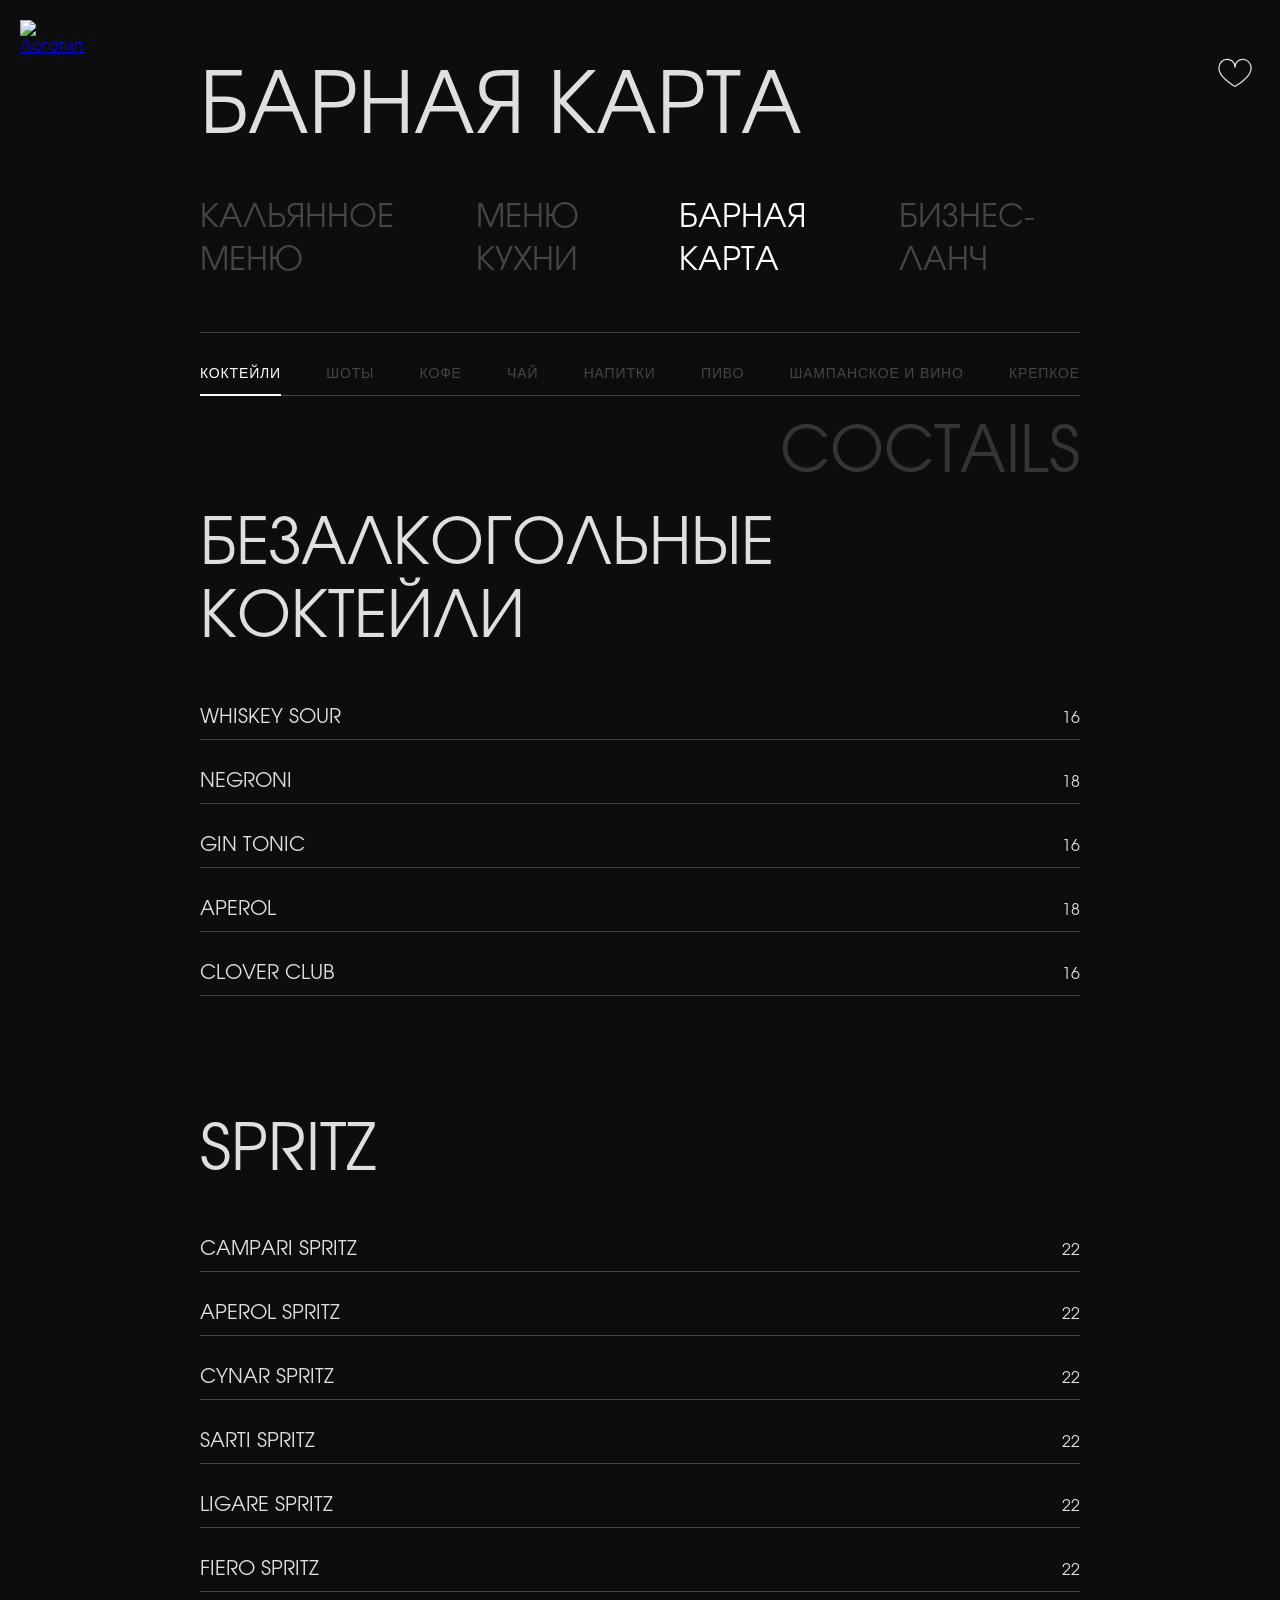
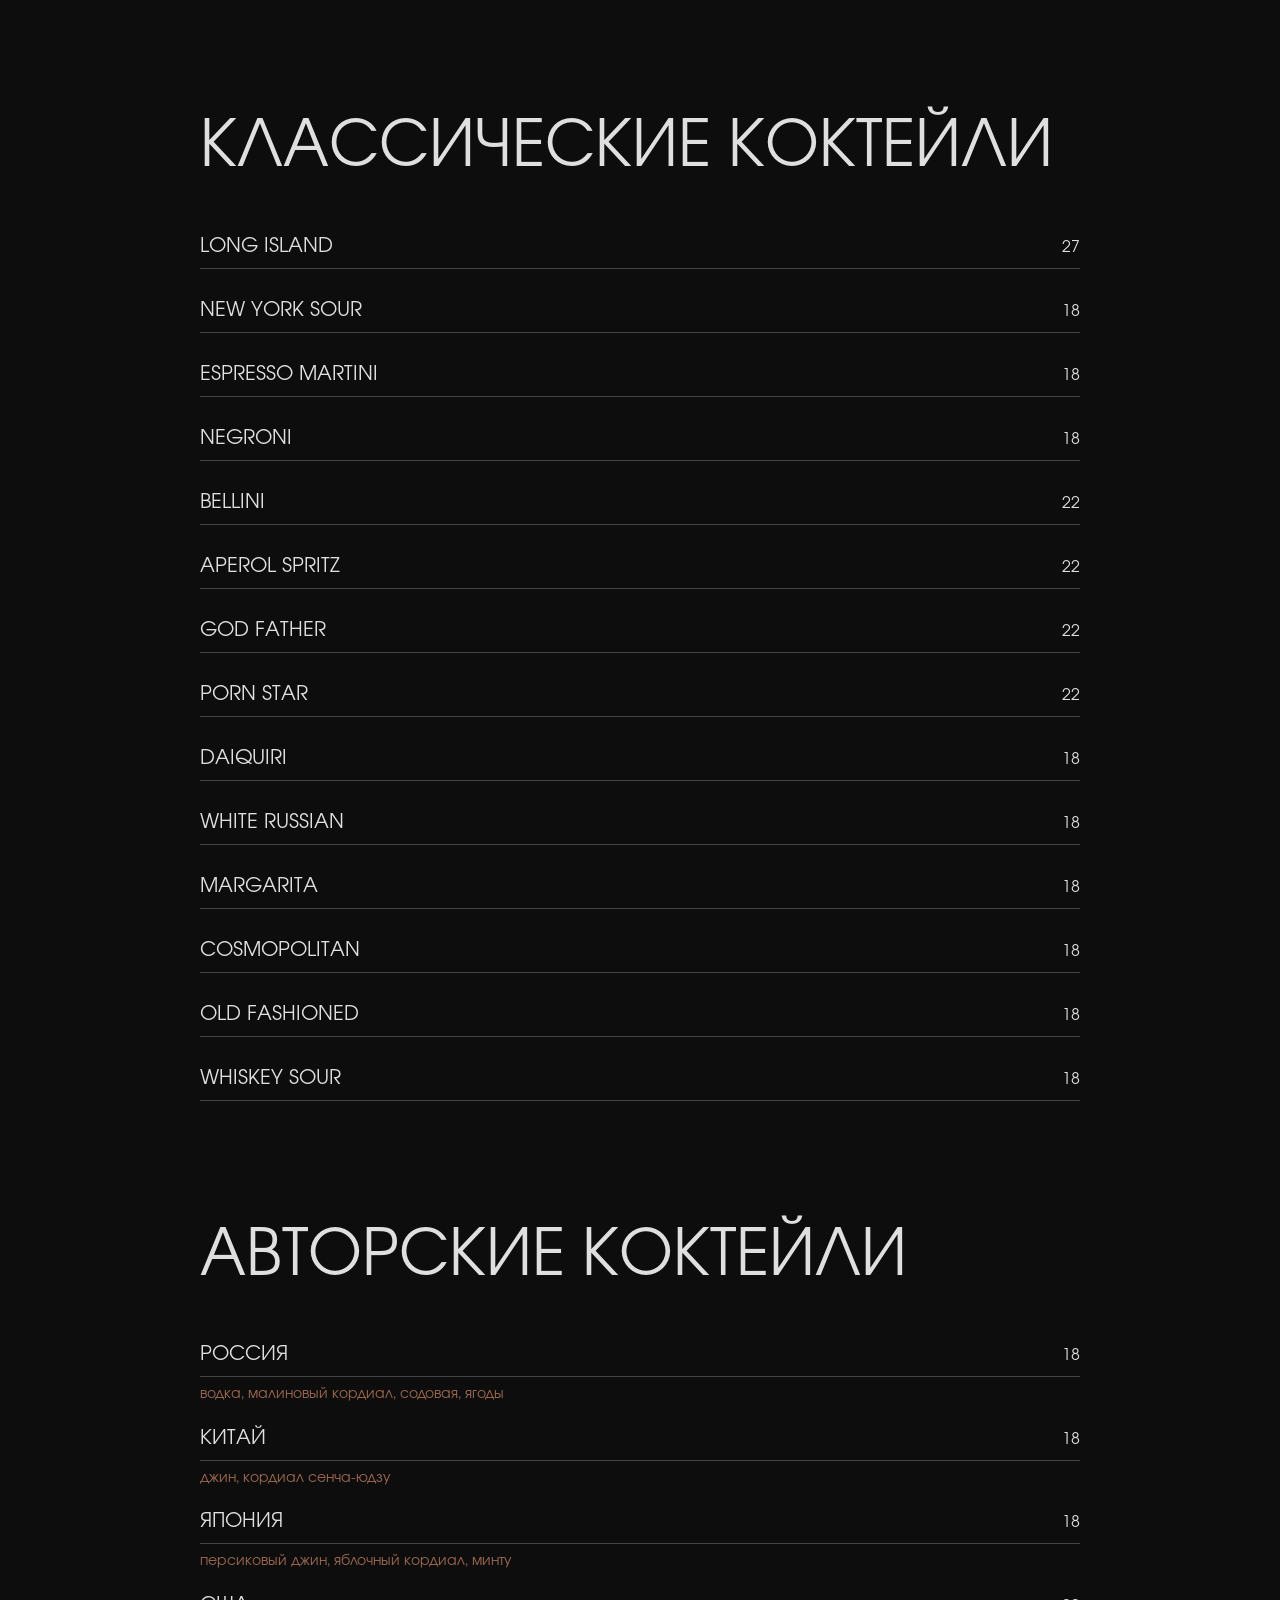
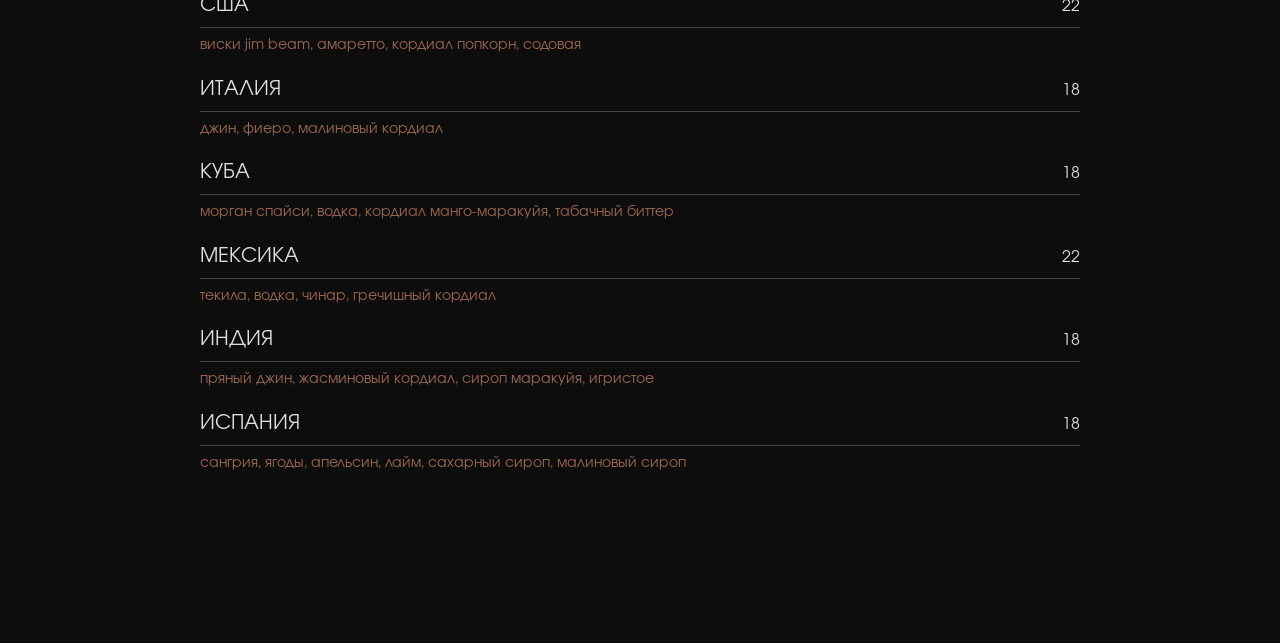
==== commit 5b7739b0: "ф" ====
--- a/m-premium/bar.html
+++ b/m-premium/bar.html
@@ -4,7 +4,7 @@
 <meta charset="utf-8">
 <meta name="viewport" content="width=device-width, initial-scale=1.0">
 <title>БАР — Барная карта</title>
-<link rel="stylesheet" href="style.css">
+<link rel="stylesheet" href="style2.css">
 </head>
 <body>
 
--- a/m-premium/style2.css
+++ b/m-premium/style2.css
@@ -0,0 +1,278 @@
+@font-face {
+  font-family: 'Involve';
+  src: url('../assets/tild3637-3331-4131-b262-643136613465/Involve-Regular.woff') format('woff');
+  font-weight: 400;
+}
+@font-face {
+  font-family: 'Involve';
+  src: url('../assets/tild3831-3931-4336-a164-666230613237/Involve-Medium.woff') format('woff');
+  font-weight: 500;
+}
+
+* { margin: 0; padding: 0; box-sizing: border-box; }
+
+body {
+  background: #0d0d0d;
+  color: #dfdfdf;
+  font-family: 'Involve', Arial, sans-serif;
+  -webkit-font-smoothing: antialiased;
+}
+
+/* LOGO - fixed top left, 60px */
+.logo-fixed {
+  position: fixed;
+  top: 20px;
+  left: 20px;
+  z-index: 200;
+  width: 60px;
+}
+.logo-fixed img { width: 60px; height: auto; }
+@media (max-width: 640px) {
+  .logo-fixed {
+    position: relative;
+    top: auto; left: auto;
+    display: block;
+    text-align: center;
+    padding: 30px;
+    width: 100%;
+  }
+  .logo-fixed img { width: 60px; }
+}
+
+/* WISHLIST - fixed top right */
+.wishlist-btn {
+  position: fixed;
+  top: 50px;
+  right: 20px;
+  z-index: 200;
+  background: none;
+  border: none;
+  cursor: pointer;
+  padding: 8px;
+}
+.wishlist-btn svg {
+  width: 34px; height: 30px;
+  stroke: #dfdfdf; fill: none;
+  stroke-width: 1.5; stroke-linejoin: round;
+}
+
+/* SCROLL TOP */
+.scroll-top {
+  position: fixed; bottom: 20px; right: 20px;
+  width: 50px; height: 50px; border-radius: 50%;
+  background: rgba(255,255,255,0.9);
+  border: none; cursor: pointer;
+  display: none; align-items: center; justify-content: center;
+  box-shadow: 0 0 10px rgba(0,0,0,0.2); z-index: 50;
+}
+.scroll-top:hover { background: #454545; }
+.scroll-top:hover svg path { stroke: #fff; }
+.scroll-top svg { width: 24px; height: 24px; }
+.scroll-top svg path { stroke: #000; stroke-width: 1.5; fill: none; }
+.scroll-top.visible { display: flex; }
+
+/* PAGE HEADER - matches Tilda t050 block */
+.page-header {
+  padding: 60px 40px 30px 40px;
+  max-width: 960px;
+  margin: 0 auto;
+  box-sizing: border-box;
+}
+.page-title {
+  font-size: 82px;
+  font-family: 'Involve', Arial, sans-serif;
+  font-weight: 400;
+  color: #dfdfdf;
+  text-transform: uppercase;
+  letter-spacing: 0;
+  line-height: 1.17;
+}
+@media (max-width: 980px) {
+  .page-header { padding: 30px 20px 20px; }
+  .page-title { font-size: 52px; }
+}
+@media (max-width: 480px) {
+  .page-title { font-size: 36px; }
+}
+
+/* DESKTOP NAV - matches Tilda t229 */
+.nav-desktop {
+  padding: 0 40px 40px;
+  max-width: 960px;
+  margin: 0 auto;
+  box-sizing: border-box;
+}
+.nav-desktop ul { list-style: none; display: flex; }
+.nav-desktop li { padding: 0 15px; }
+.nav-desktop li:first-child { padding-left: 0; }
+.nav-desktop li:last-child { padding-right: 0; }
+.nav-desktop a {
+  font-size: 32px;
+  font-family: 'Panama', 'Involve', Arial, sans-serif;
+  font-weight: 400;
+  color: #454545;
+  text-decoration: none;
+  text-transform: uppercase;
+  transition: color 0.3s;
+  display: block;
+  padding: 10px 0;
+}
+.nav-desktop a:hover,
+.nav-desktop a.active { color: #fff; }
+@media (max-width: 980px) { .nav-desktop { display: none; } }
+
+/* MOBILE NAV */
+.nav-mobile {
+  display: none;
+  padding: 20px;
+  flex-direction: column;
+  gap: 10px;
+}
+.nav-mobile a {
+  display: flex; align-items: center; justify-content: space-between;
+  padding: 16px 20px; border-radius: 6px; text-decoration: none;
+  font-family: 'Involve', Arial, sans-serif; font-size: 14px;
+  font-weight: 500; text-transform: uppercase; letter-spacing: 0.06em;
+}
+.nav-mobile a.active { background: #dfdfdf; color: #000; }
+.nav-mobile a:not(.active) { background: #454545; color: #fff; }
+.nav-mobile a svg { width: 10px; height: 18px; stroke: currentColor; fill: none; stroke-width: 2; }
+.nav-mobile .btn-descr { font-size: 11px; font-weight: 400; text-transform: none; opacity: 0.75; margin-top: 2px; }
+.nav-mobile .btn-text { flex: 1; }
+@media (max-width: 980px) { .nav-mobile { display: flex; } }
+
+/* DIVIDER */
+.divider { padding: 0 40px; max-width: 960px; margin: 0 auto; box-sizing: border-box; }
+.divider-inner { height: 1px; background: #454545; }
+@media (max-width: 980px) { .divider { padding: 0 20px; } }
+
+/* WATERMARK - matches Tilda t050 uptitle */
+.section-watermark { padding: 20px 40px 0; text-align: right; max-width: 960px; margin: 0 auto; box-sizing: border-box; }
+.section-watermark-text {
+  font-size: 62px;
+  font-family: 'Involve', Arial, sans-serif;
+  font-weight: 300;
+  color: #d9d1c9;
+  text-transform: uppercase;
+  opacity: 0.2;
+  line-height: 1.17;
+}
+@media (max-width: 980px) {
+  .section-watermark { padding: 10px 20px 0; }
+  .section-watermark-text { font-size: 36px; }
+}
+
+/* SECTION TITLE - matches Tilda t050 title */
+.section-title { padding: 20px 40px 40px; max-width: 960px; margin: 0 auto; box-sizing: border-box; }
+.section-title h2 {
+  font-size: 62px;
+  font-family: 'Involve', Arial, sans-serif;
+  font-weight: 400;
+  color: #dfdfdf;
+  text-transform: uppercase;
+  line-height: 1.17;
+}
+@media (max-width: 980px) {
+  .section-title { padding: 10px 20px 24px; }
+  .section-title h2 { font-size: 30px; }
+}
+@media (max-width: 480px) { .section-title h2 { font-size: 24px; } }
+
+/* PRODUCT GRID */
+.product-grid {
+  padding: 0 40px 80px;
+  max-width: 960px;
+  margin: 0 auto;
+  box-sizing: border-box;
+  display: grid;
+  grid-template-columns: repeat(3, 1fr);
+  gap: 20px;
+}
+@media (max-width: 980px) {
+  .product-grid { grid-template-columns: repeat(2, 1fr); padding: 0 20px 60px; gap: 12px; }
+}
+
+/* PRODUCT CARD */
+.product-card { background: #1a1a1a; border-radius: 4px; overflow: hidden; position: relative; }
+.card-img-wrap { position: relative; padding-bottom: 110%; background: #111; overflow: hidden; }
+.card-img { position: absolute; inset: 0; background-size: cover; background-position: center; }
+.card-mark {
+  position: absolute; top: 10px; left: 10px;
+  background: #ed2204; color: #fff; font-size: 11px;
+  padding: 3px 8px; border-radius: 50px; z-index: 2;
+}
+.card-fav {
+  position: absolute; top: 10px; right: 10px;
+  width: 34px; height: 34px; background: #f5f2f2;
+  border-radius: 50%; display: flex; align-items: center;
+  justify-content: center; cursor: pointer; border: none; z-index: 2;
+}
+.card-fav svg { width: 16px; height: 14px; stroke: #000; fill: none; stroke-width: 1.2; stroke-linejoin: round; }
+.card-info { padding: 14px 16px 18px; }
+.card-name {
+  font-size: 24px;
+  font-family: 'Panama', 'Involve', Arial, sans-serif;
+  font-weight: 400; color: #dfdfdf;
+  text-transform: uppercase; letter-spacing: 0.04em;
+  margin-bottom: 4px; line-height: 1.2;
+}
+.card-descr { font-size: 14px; color: #9e6850; margin-bottom: 6px; line-height: 1.4; }
+.card-price { font-size: 18px; color: #dfdfdf; display: flex; align-items: baseline; gap: 4px; }
+.card-price-cur { font-size: 13px; opacity: 0.7; }
+@media (max-width: 480px) { .card-name { font-size: 16px; } }
+
+/* PRICELIST (bar) */
+.pricelist-wrap { padding: 0 40px 80px; max-width: 960px; margin: 0 auto; box-sizing: border-box; }
+.pricelist-cols { display: grid; grid-template-columns: 1fr; gap: 0; }
+@media (max-width: 980px) { .pricelist-wrap { padding: 0 20px 60px; } }
+.pricelist-item { padding: 10px 0; }
+.pricelist-row { display: flex; justify-content: space-between; align-items: baseline; gap: 10px; }
+.pricelist-name { font-size: 20px; color: #dfdfdf; text-transform: uppercase; flex: 1; }
+.pricelist-price { font-size: 16px; color: #dfdfdf; white-space: nowrap; }
+.pricelist-line { height: 1px; background: #454545; margin: 8px 0; }
+.pricelist-descr { font-size: 14px; color: #9e6850; margin-top: 4px; line-height: 1.4; }
+@media (max-width: 480px) { .pricelist-name { font-size: 16px; } }
+
+/* TABS (Bar) */
+.tabs-wrap { padding: 20px 40px 0; max-width: 960px; margin: 0 auto; box-sizing: border-box; }
+.tabs-list { list-style: none; display: flex; flex-wrap: nowrap; justify-content: space-between; border-bottom: 1px solid #454545; }
+.tab-item { padding: 10px 0; margin-right: 0; border-bottom: 2px solid transparent; margin-bottom: -1px; cursor: pointer; }
+.tab-item.active { border-bottom-color: #fff; }
+.tab-btn { font-size: 14px; color: #454545; background: none; border: none; cursor: pointer; text-transform: uppercase; letter-spacing: 0.06em; transition: color 0.2s; padding: 0; white-space: nowrap; }
+.tab-item.active .tab-btn, .tab-item:hover .tab-btn { color: #fff; }
+.tabs-select-wrap { display: none; padding: 20px 20px 0; }
+.tabs-select { width: 100%; background: #0d0d0d; color: #fff; border: 1px solid #fff; font-size: 14px; padding: 12px 16px; text-transform: uppercase; -webkit-appearance: none; cursor: pointer; }
+@media (max-width: 980px) { .tabs-wrap { display: none; } .tabs-select-wrap { display: block; } }
+.tab-panel { display: none; }
+.tab-panel.active { display: block; }
+
+/* BUSINESS LUNCH IMAGES */
+.bl-images {
+  max-width: 960px;
+  margin: 30px auto 80px;
+  padding: 0 40px;
+  box-sizing: border-box;
+  display: flex;
+  flex-direction: column;
+  gap: 30px;
+}
+.bl-images img { width: 100%; height: auto; }
+@media (max-width: 980px) { .bl-images { padding: 0 20px; margin: 20px auto 60px; } }
+
+/* POPUP */
+.popup-overlay { position: fixed; inset: 0; background: #fff; z-index: 1000; display: none; flex-direction: column; overflow-y: auto; }
+.popup-overlay.open { display: flex; }
+.popup-topbar { display: flex; align-items: center; justify-content: space-between; padding: 20px 30px; }
+.popup-back { display: flex; align-items: center; gap: 8px; cursor: pointer; border: none; background: none; color: #000; font-size: 13px; font-family: 'Involve', Arial, sans-serif; font-weight: 300; text-decoration: none; transition: opacity 0.2s; }
+.popup-back:hover { opacity: 0.6; }
+.popup-back svg { width: 22px; height: 22px; fill: #000; }
+.popup-close { display: flex; align-items: center; justify-content: center; cursor: pointer; border: none; background: none; padding: 4px; transition: opacity 0.2s; }
+.popup-close:hover { opacity: 0.6; }
+.popup-close svg { width: 20px; height: 20px; }
+.popup-close svg rect { fill: #000; }
+.popup-content { display: grid; grid-template-columns: 1fr 1fr; gap: 60px; padding: 20px 80px 60px; max-width: 1200px; margin: 0 auto; width: 100%; box-sizing: border-box; }
+.popup-img { width: 100%; aspect-ratio: 1/1; background-size: cover; background-position: center; background-color: #1a1a1a; }
+.popup-name { font-size: 24px; font-family: 'Panama', 'Involve', Arial, sans-serif; font-weight: 400; color: #dfdfdf; text-transform: uppercase; margin-bottom: 16px; display: block; line-height: 1.2; }
+.popup-price-row { font-size: 18px; color: #dfdfdf; display: flex; gap: 4px; align-items: baseline; }
+.popup-desc { font-size: 14px; color: #9e6850; line-height: 1.55; margin-top: 16px; }
+@media (max-width: 980px) { .popup-content { grid-template-columns: 1fr; padding: 20px 30px 60px; gap: 30px; } }
